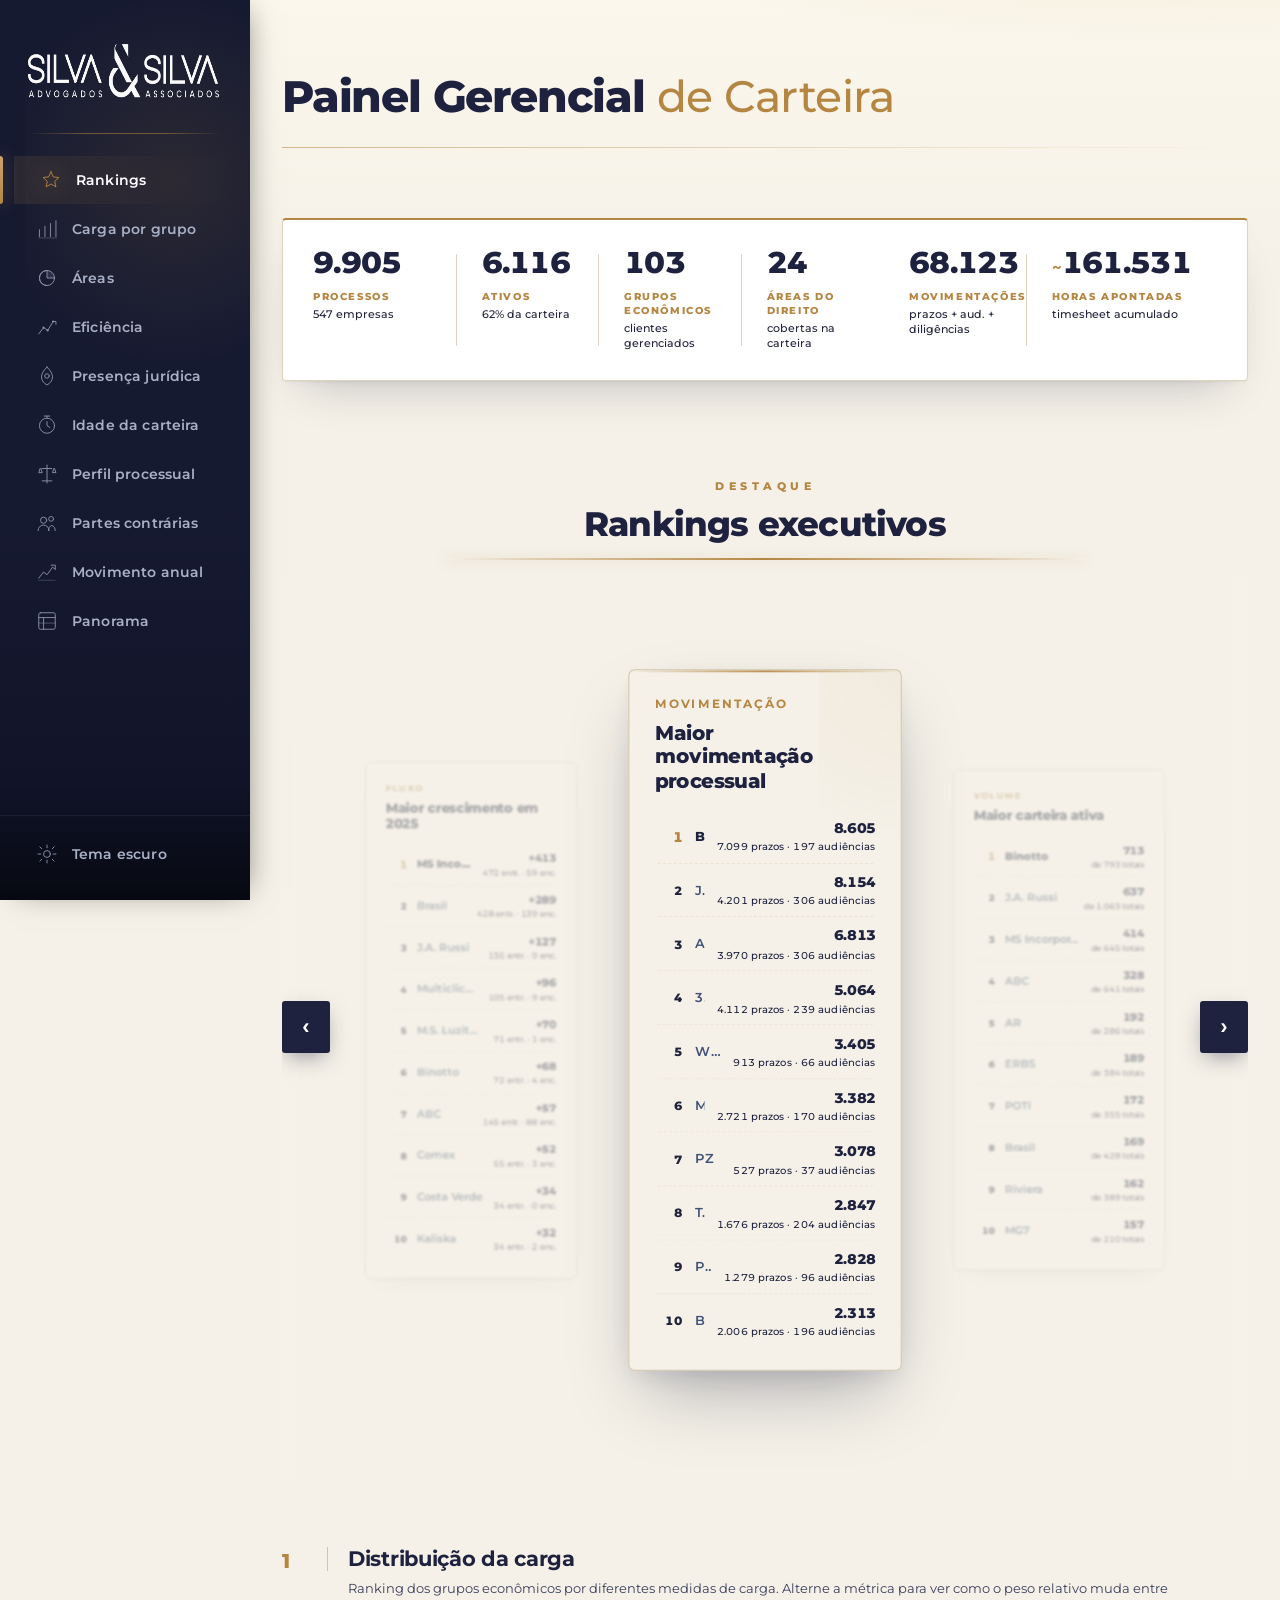
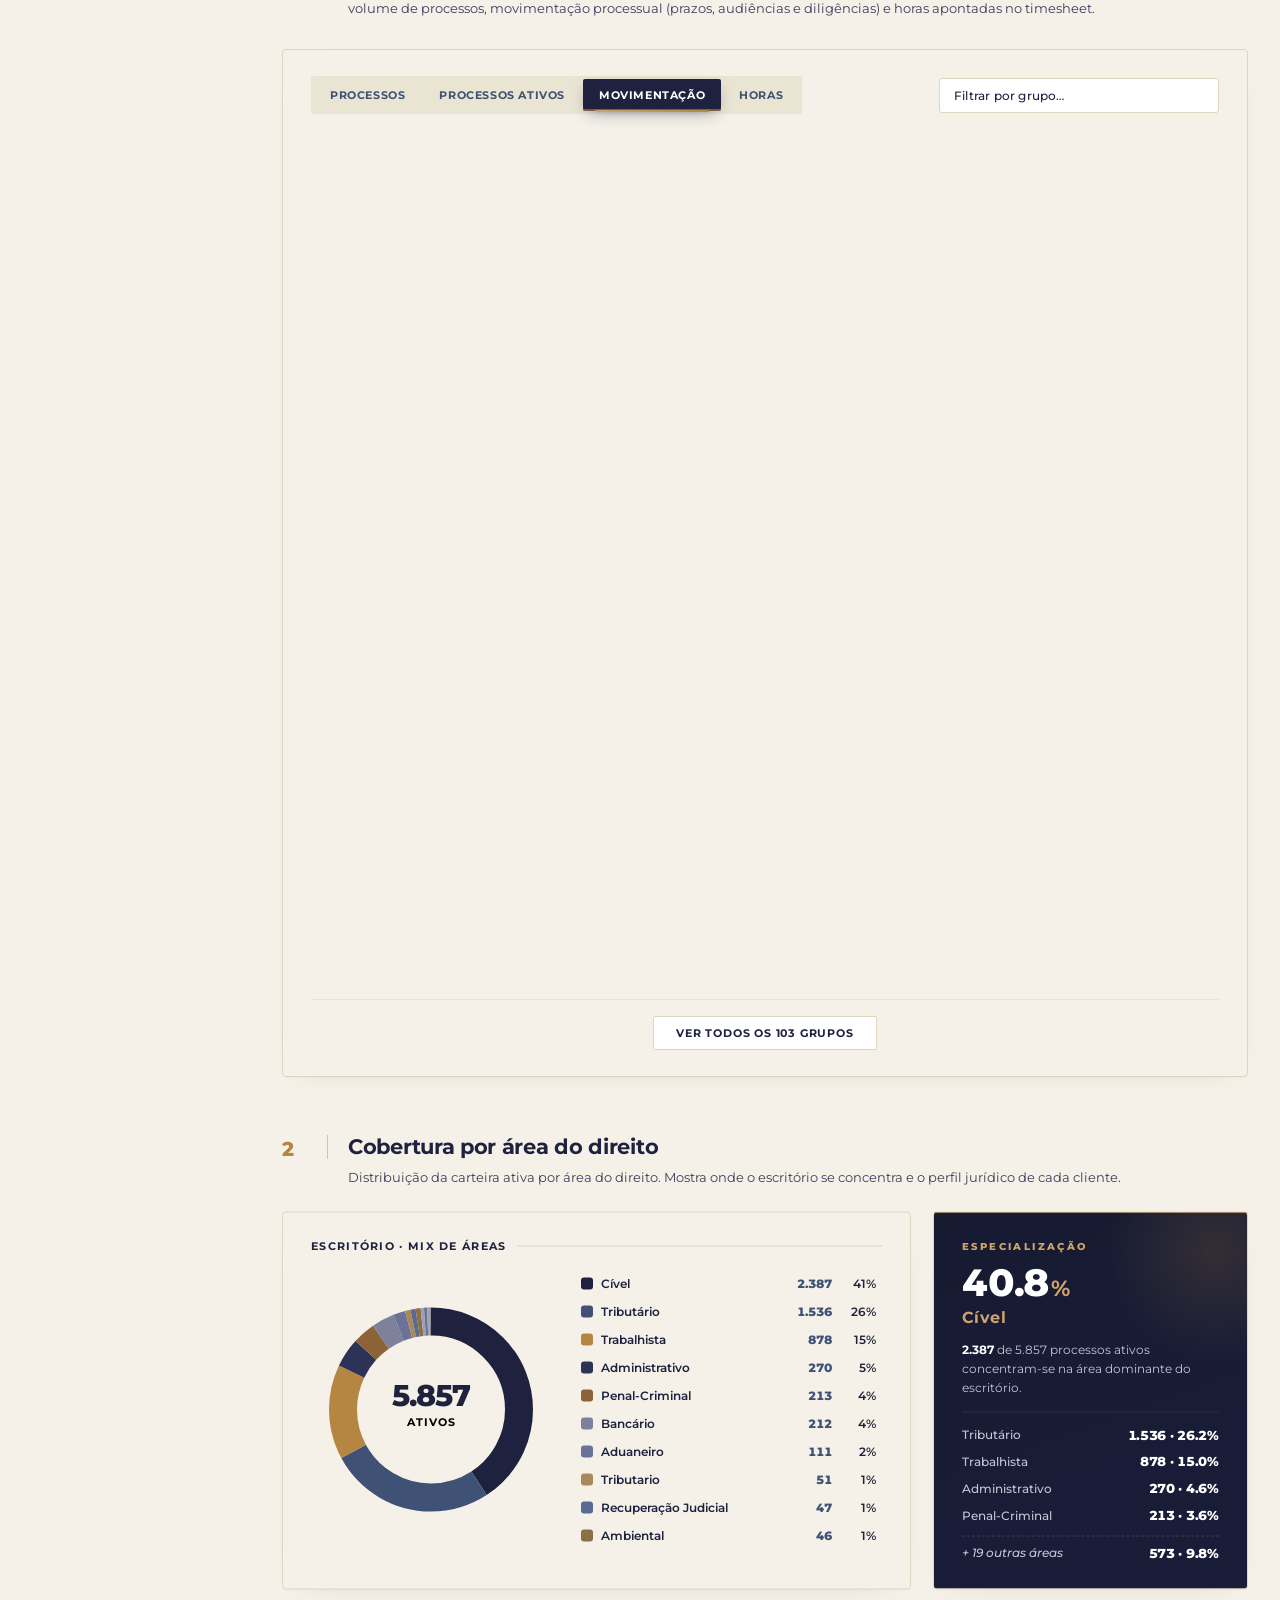
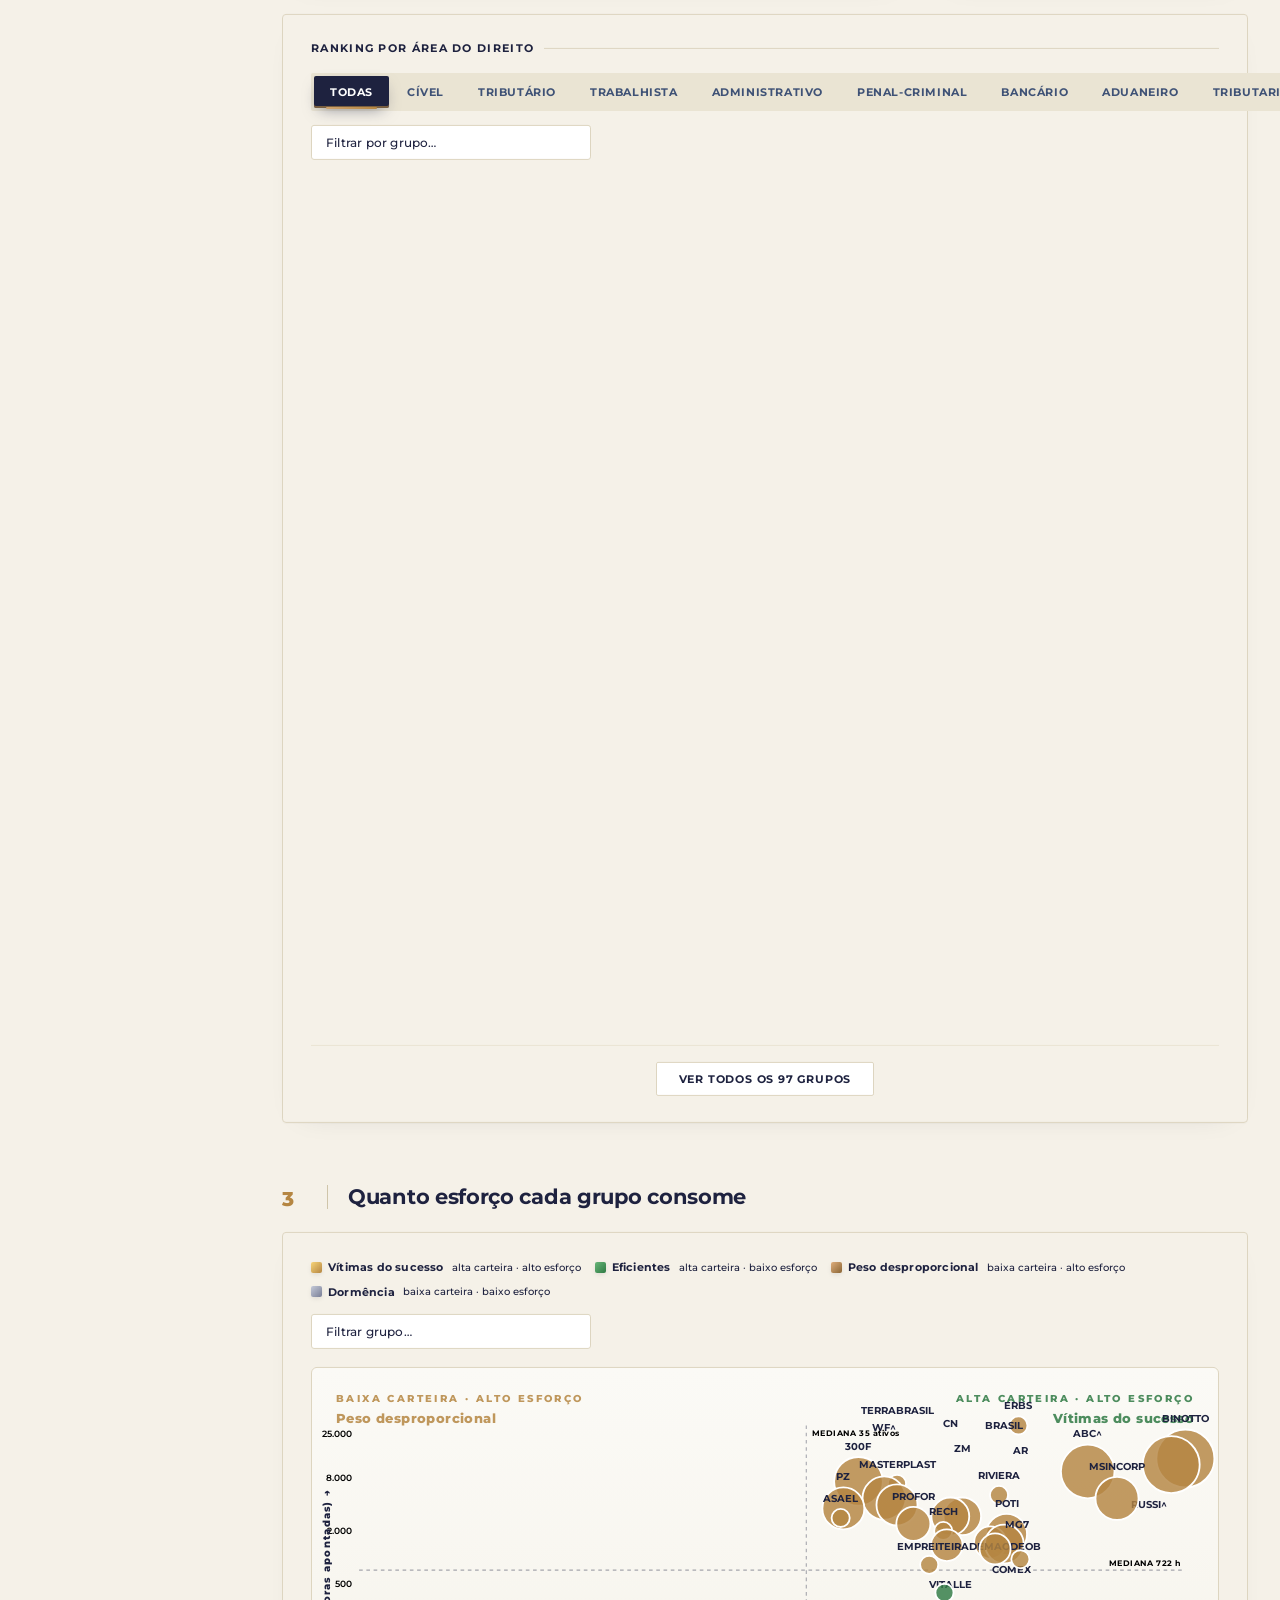
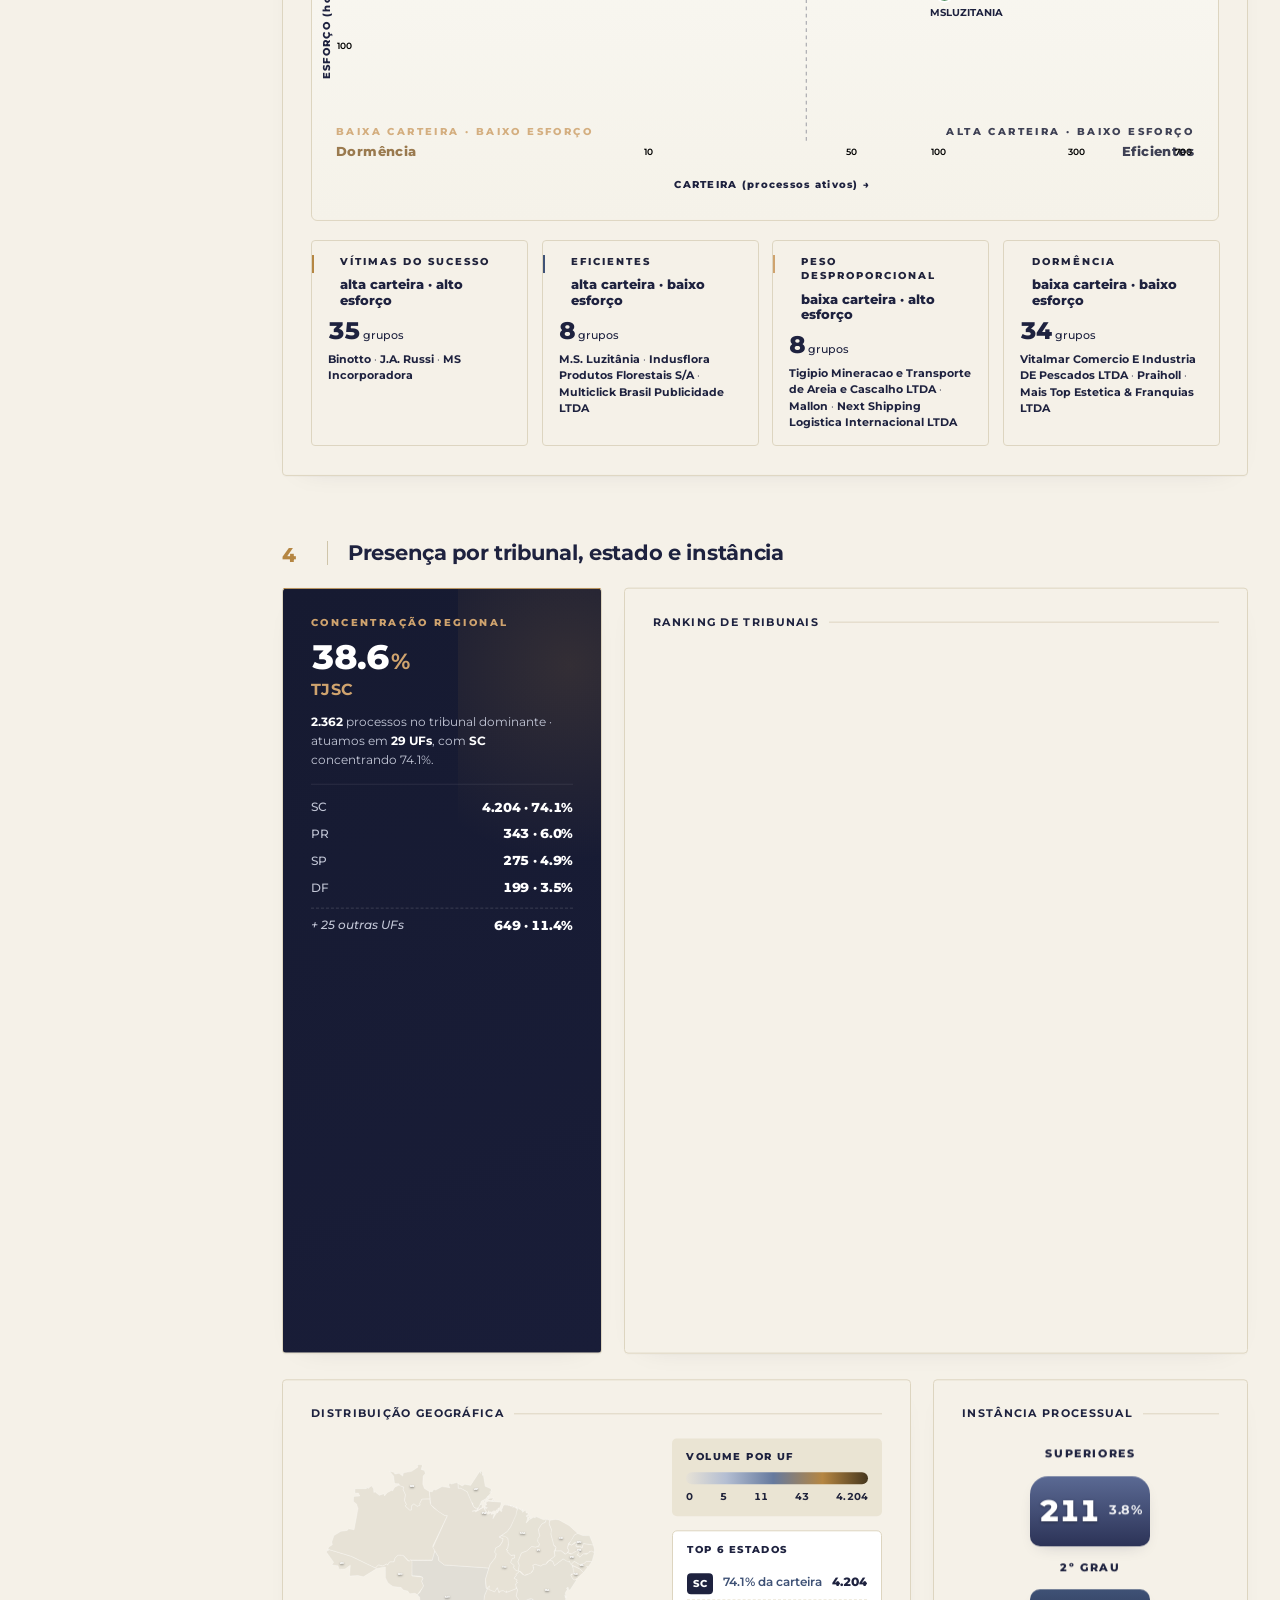
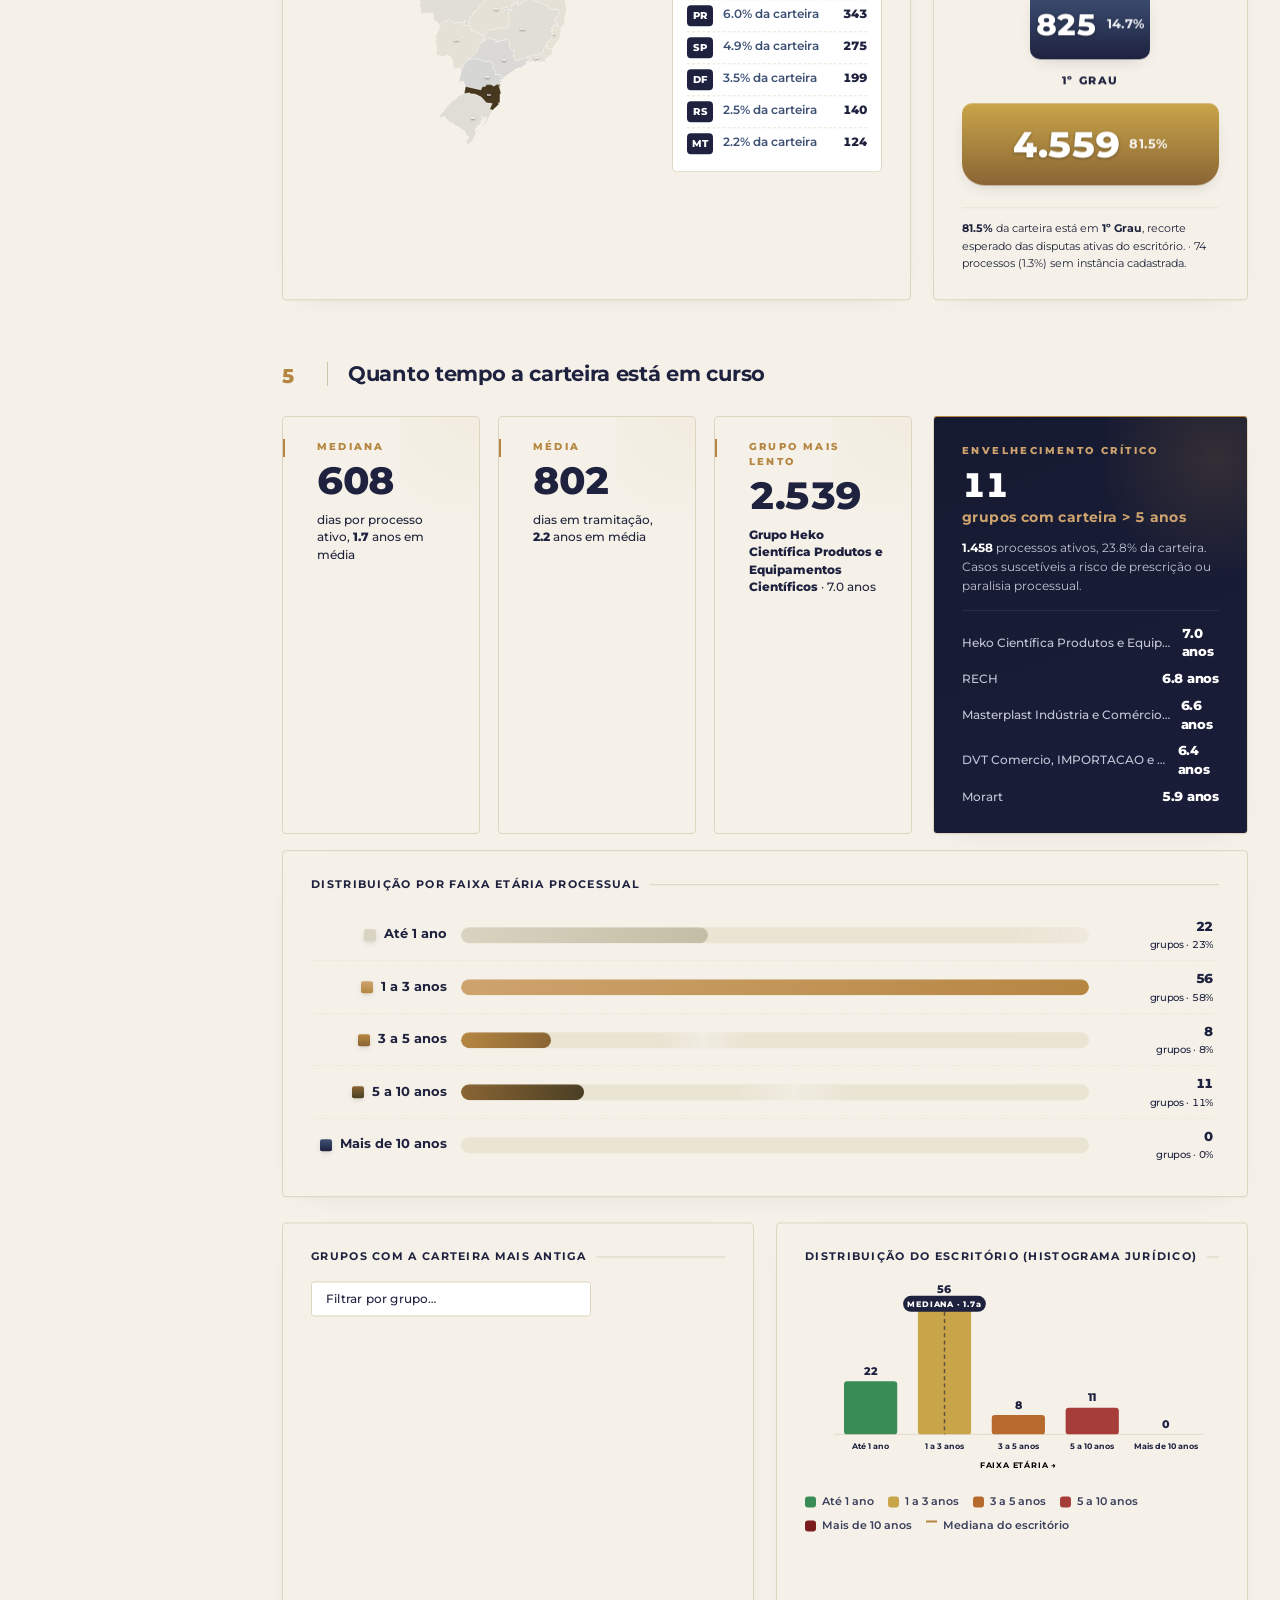
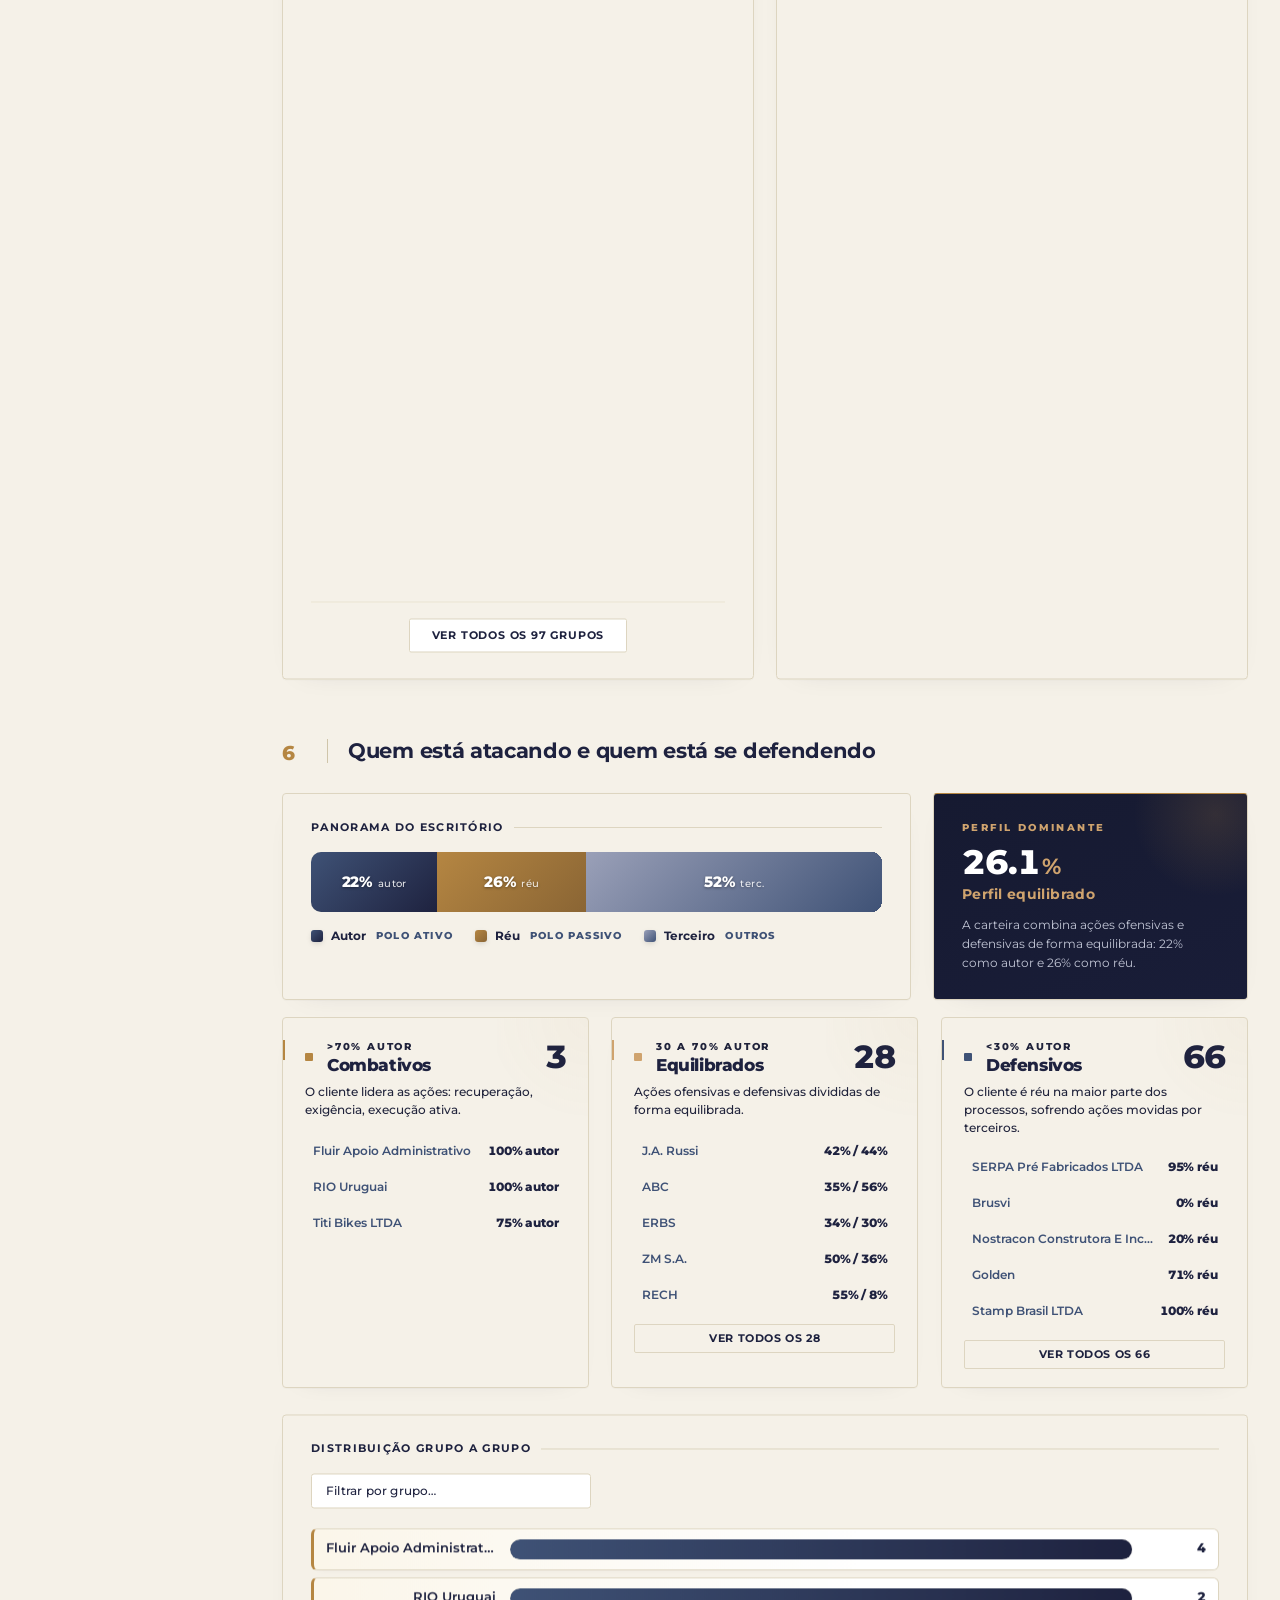
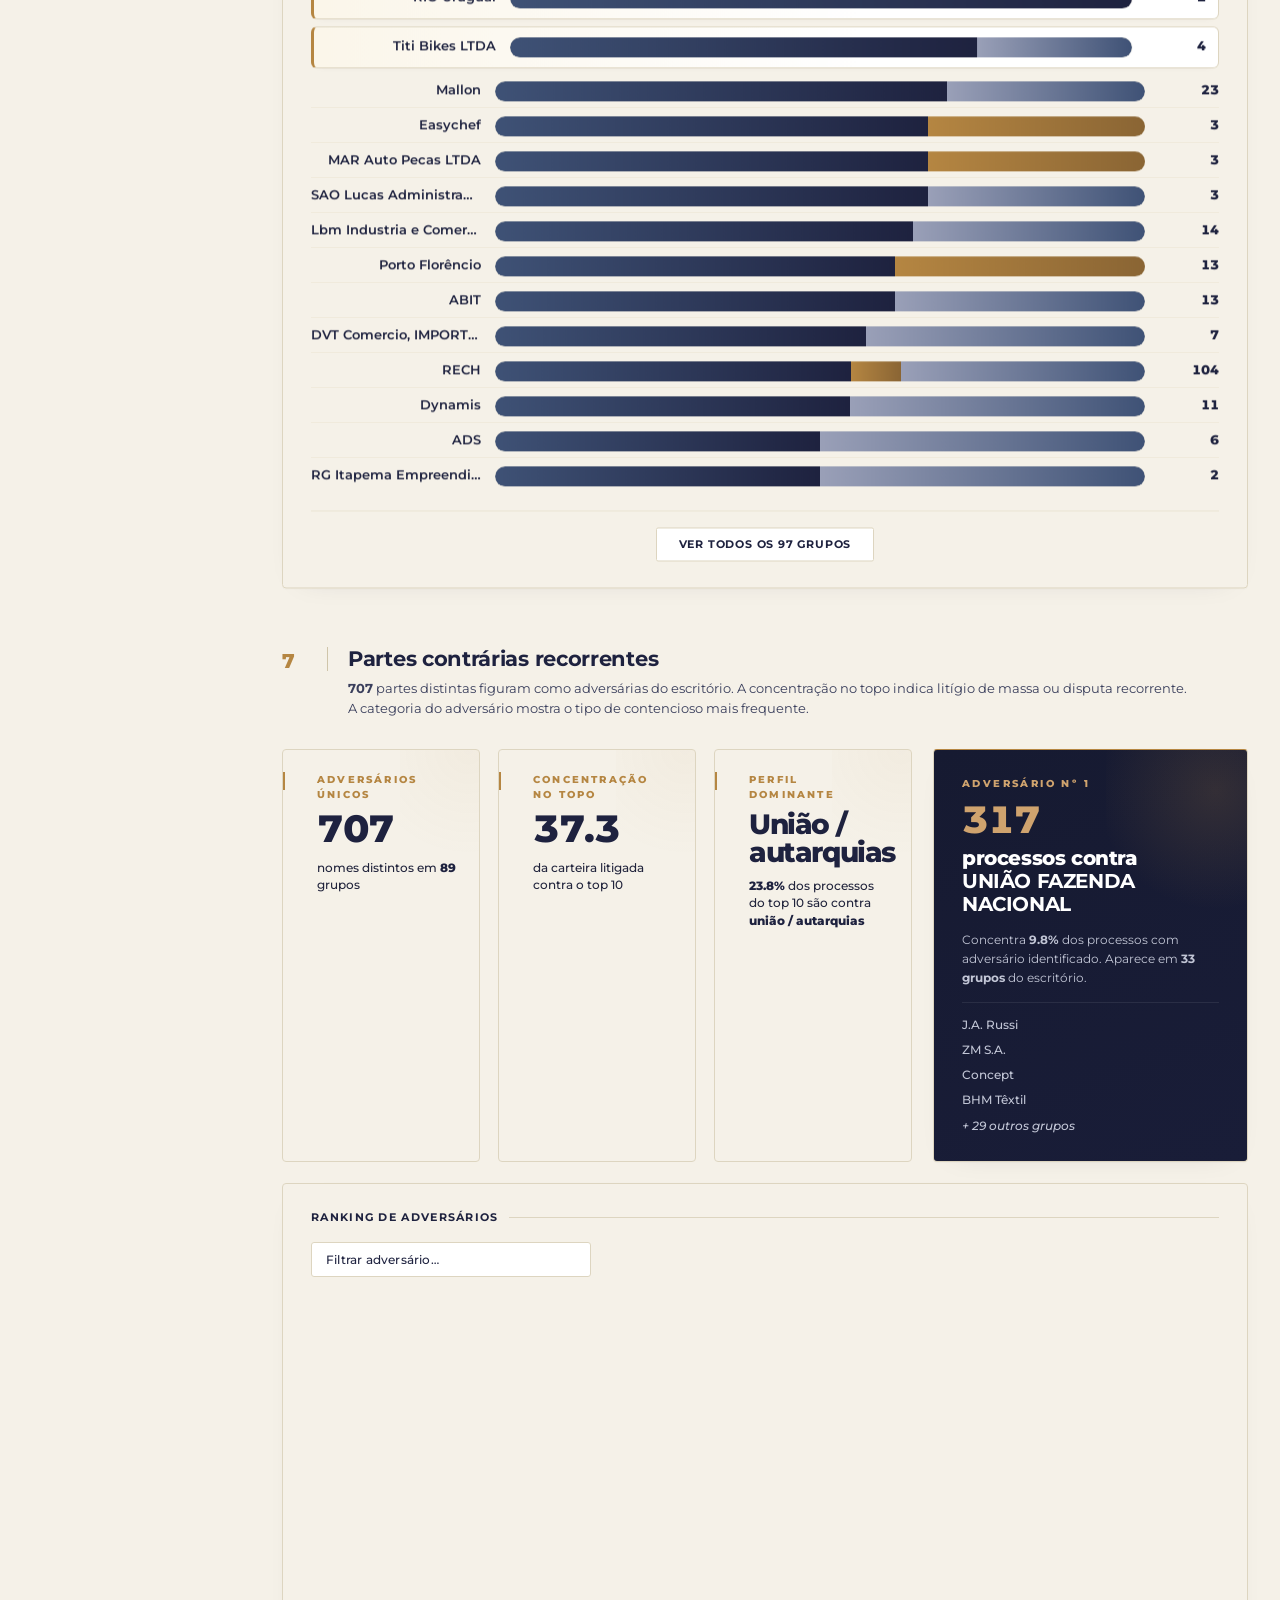
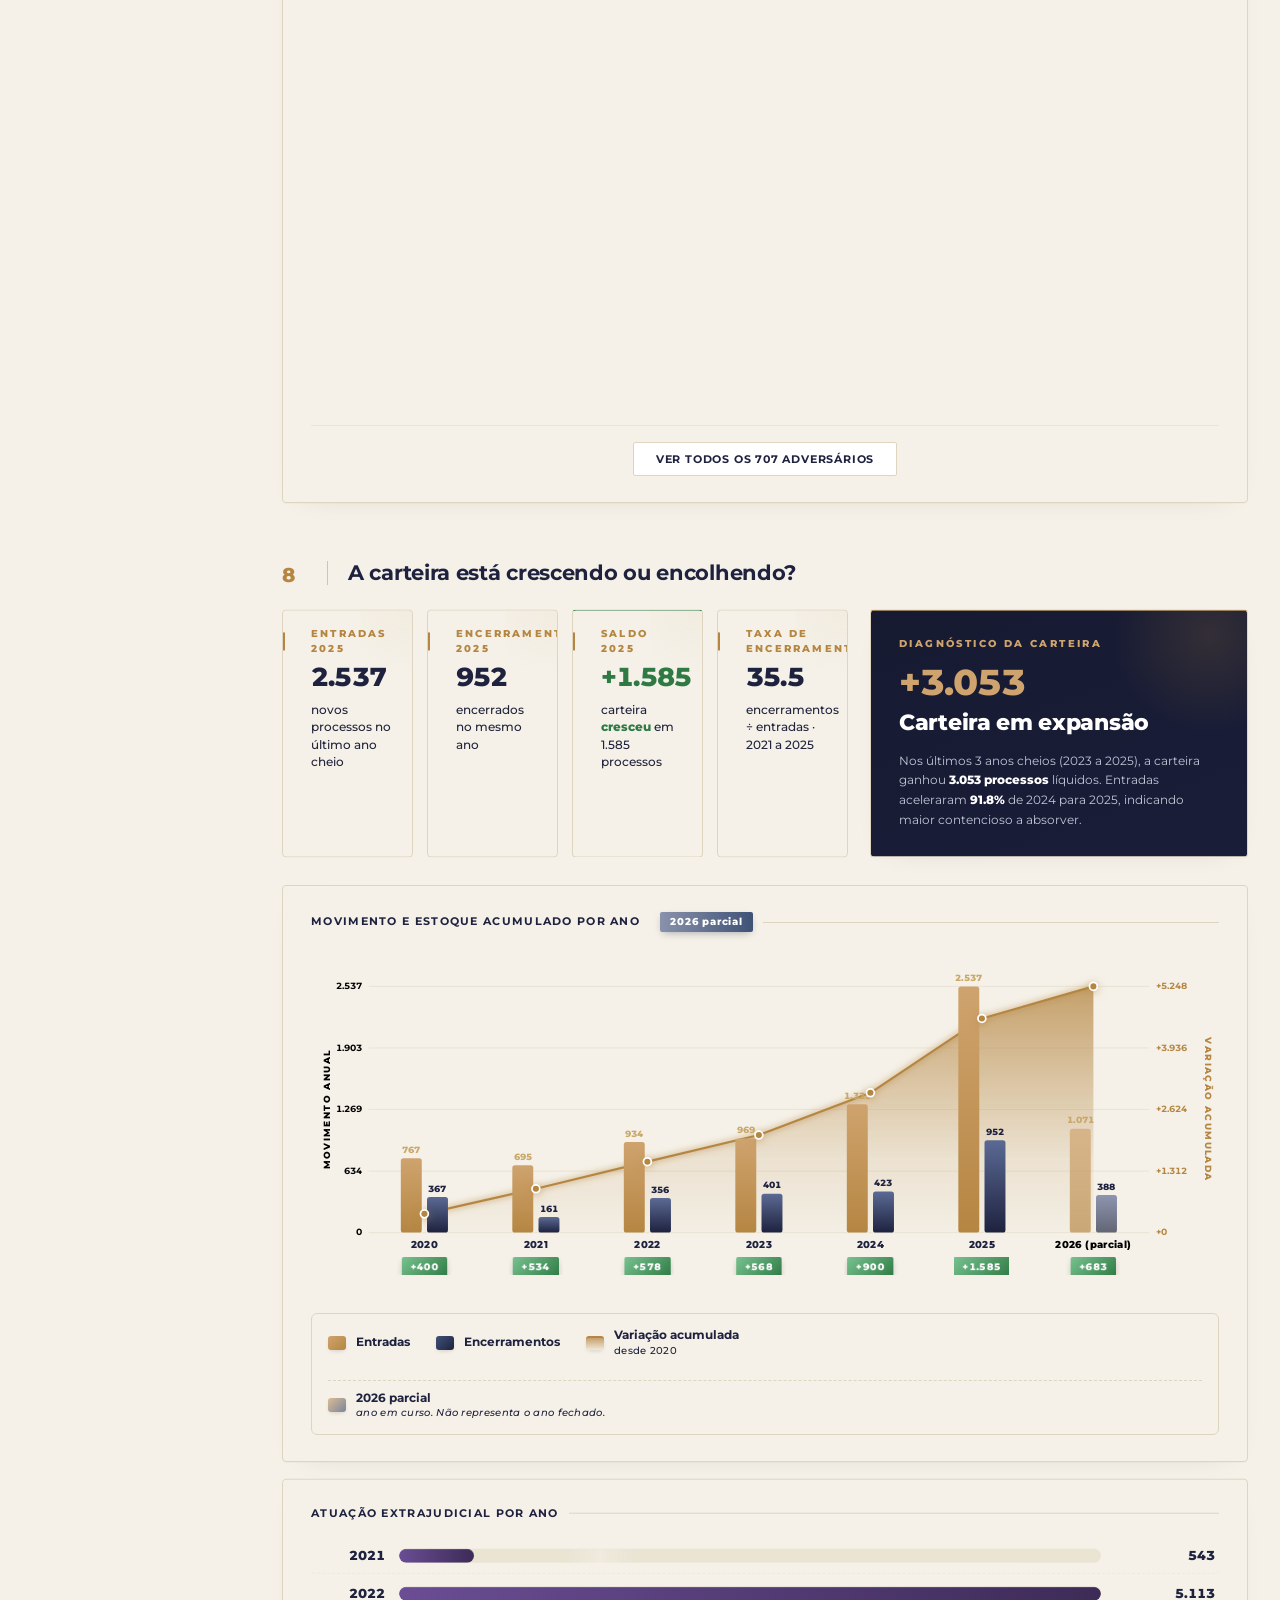
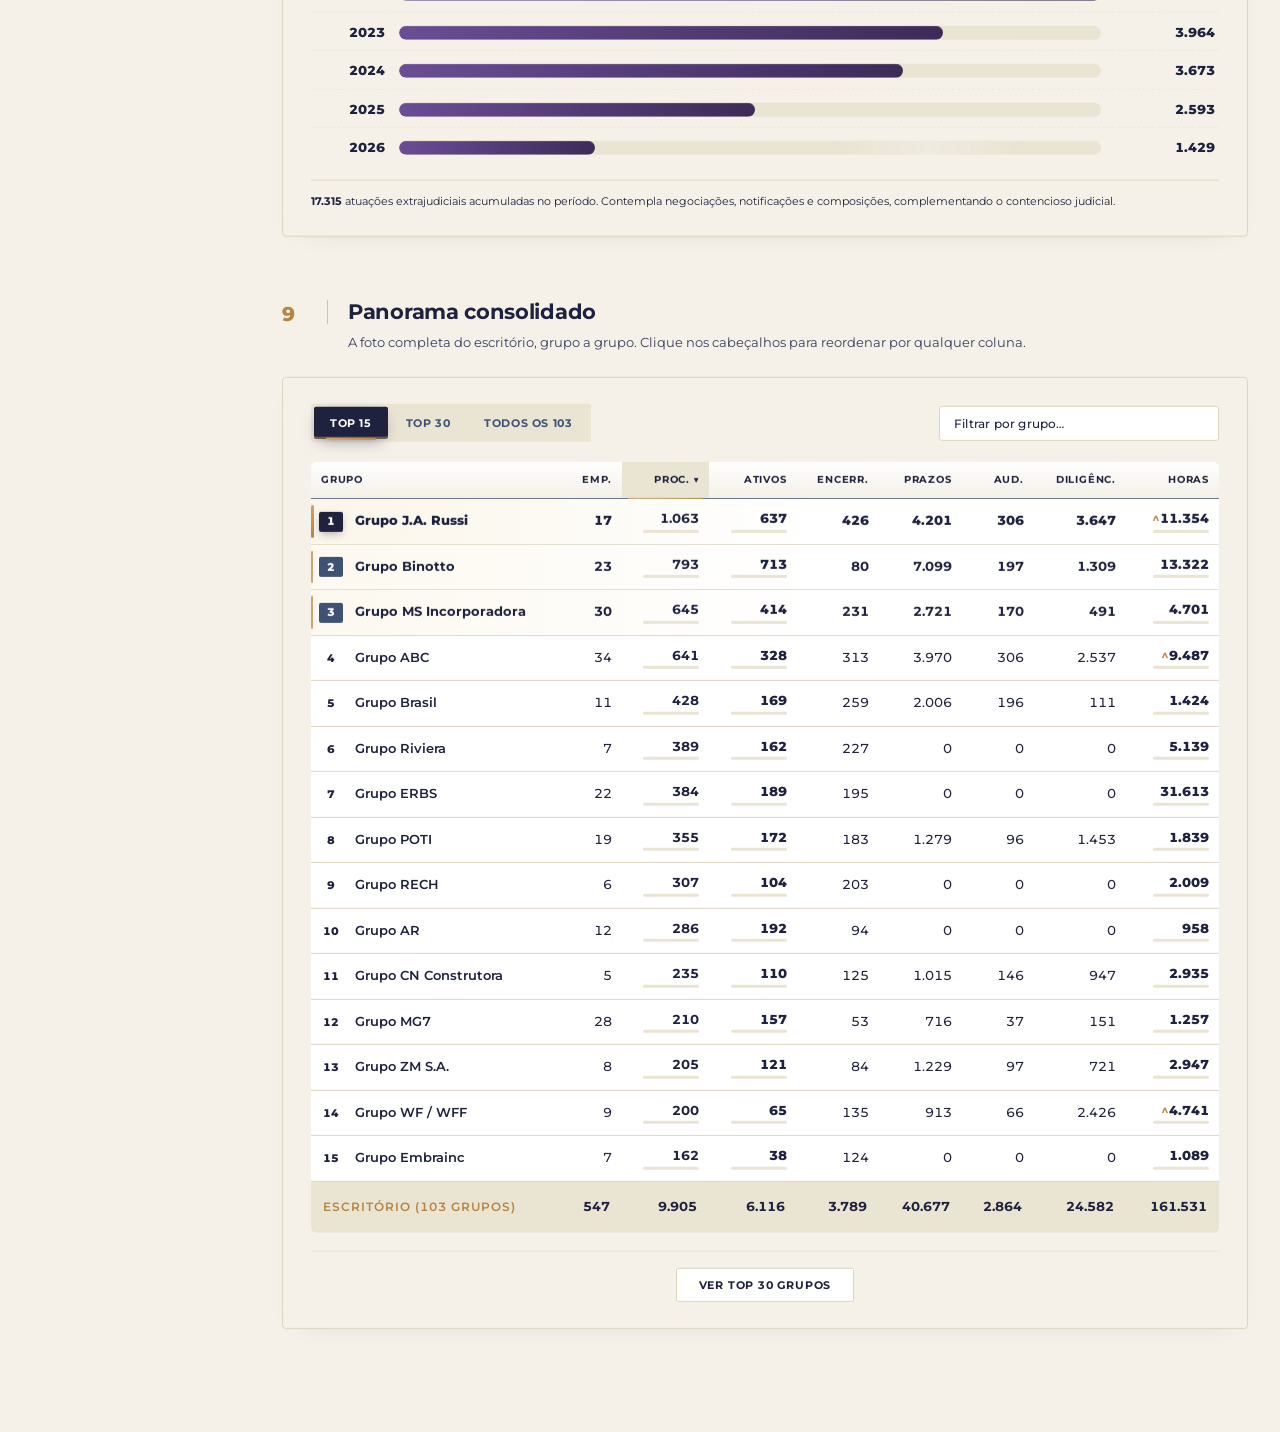
==== index.html @ 0c90f65b "tema escuro: panorama e top 6 estados com fundos brancos hardcoded - Panorama consolidado: o .pano-w" ====
<!DOCTYPE html>
<html lang="pt-BR">
<head>
<meta charset="UTF-8">
<meta name="viewport" content="width=device-width, initial-scale=1.0">
<title>Painel Gerencial · Silva &amp; Silva</title>
<link rel="preconnect" href="https://fonts.googleapis.com">
<link rel="preconnect" href="https://fonts.gstatic.com" crossorigin>
<link href="https://fonts.googleapis.com/css2?family=Montserrat:wght@300;400;500;600;700;800;900&family=Cormorant+Garamond:wght@400;500;600;700&display=swap" rel="stylesheet">
<style>
:root{
  --ink:#20233B; --ink2:#3a3f5c;
  --navy:#1E223F; --navy-deep:#161A31; --navy2:#3F5276; --navy3:#4a5273;
  --gold:#B58642; --gold-soft:#CFA36E; --gold-line:#c9a869;
  --paper:#F5F1E8; --paper2:#EAE4D3; --line:#DDD5C0; --line2:#CFC5AA;
}
/* Tema escuro — sobrescreve todas as variáveis relevantes */
body.theme-dark{
  --ink:#EDE9DC; --ink2:#c0bfae;
  --paper:#12162A; --paper2:#1B1F35; --line:#2B2F45; --line2:#353a52;
  --card:#1B1F35;
  --muted:#8a92ab; --muted2:#5b607a;
  --navy:#EDE9DC; --navy2:#c9b98a; --navy3:#a5966a; --navy-deep:#0a0d1e;
  --card:#ffffff; --muted:#7a7f96; --muted2:#9a9fb2;
}
*{box-sizing:border-box;margin:0;padding:0}
html{scroll-behavior:smooth}
body{background:var(--paper);color:var(--ink);font-family:'Montserrat',system-ui,sans-serif;-webkit-font-smoothing:antialiased;line-height:1.5;transition:background-color .5s ease}
/* transições suaves em elementos que mudam ao alternar tema */
body,.hero,.panel,.exec-card,.tk-card,.sn-brand-logo,#pano-table,.pilha-card,.eff-sum-card,.foro-conc,.area-insight,.polo-dom,.tempo-crit,.mov-diag,.partes-lider{transition:background-color .5s ease,color .5s ease,border-color .5s ease}
.serif{font-family:'Montserrat',sans-serif}
.wrap{max-width:1180px;margin:0 auto;padding:0 32px}
.gold-rule{height:2px;background:linear-gradient(90deg,var(--gold),var(--gold-soft));border:0}

/* ============ Ajustes específicos do tema escuro ============ */
body.theme-dark .panel,body.theme-dark .exec-card,body.theme-dark .tk-card,body.theme-dark .pilha-card,body.theme-dark .eff-sum-card{background:#1B1F35;border-color:#2B2F45}
body.theme-dark .exec-card.on{background:linear-gradient(160deg,#22263e 0%,#2a2033 100%)}
body.theme-dark .hero{background:linear-gradient(180deg,#161A31 0%,#0d1024 100%)}
body.theme-dark .hero-title h1{color:#EDE9DC}
body.theme-dark .hero-title h1 em{color:#e4c78e}
body.theme-dark .totals{background:#1B1F35;border-color:#2B2F45}
body.theme-dark table.pano th{background:linear-gradient(180deg,#1B1F35,#12162A);color:#8a92ab}
body.theme-dark table.pano td{color:#EDE9DC}
body.theme-dark table.pano tr:hover td{background:linear-gradient(90deg,rgba(181,134,66,.08),transparent)}
body.theme-dark table.pano tfoot td{background:linear-gradient(180deg,#22263e,#1B1F35)}
body.theme-dark table.pano tbody tr.top1,body.theme-dark table.pano tbody tr.top2,body.theme-dark table.pano tbody tr.top3{background:linear-gradient(90deg,rgba(181,134,66,.08) 0%,transparent 60%)}
body.theme-dark .exec-stage::before{background:linear-gradient(90deg,var(--paper) 0%,rgba(18,22,42,.6) 55%,transparent 100%)}
body.theme-dark .exec-stage::after{background:linear-gradient(-90deg,var(--paper) 0%,rgba(18,22,42,.6) 55%,transparent 100%)}
body.theme-dark .bar-track,body.theme-dark .fx-track,body.theme-dark .stack-bar,body.theme-dark .pv-bar,body.theme-dark .polo-macro,body.theme-dark .foro-inst-row .bar-track{background:#2B2F45}
body.theme-dark .rank-search input{background:#12162A;color:#EDE9DC;border-color:#2B2F45}
body.theme-dark .rank-search input:focus{background:#161A31}
/* Correções pontuais adicionais tema escuro */
body.theme-dark .sec-titles .sec-desc{color:#a3a2a0}
body.theme-dark .sec-titles h2{color:#EDE9DC}
body.theme-dark .roman{color:var(--gold-soft);border-right-color:#2B2F45}
body.theme-dark .exec-head-title{color:#EDE9DC}
body.theme-dark .panel-label{color:#c9c5b8}
body.theme-dark .panel-label::after{background:#2B2F45}
/* Sparkbars da tabela panorama no dark */
body.theme-dark .pano-cell .pv-bar-fill{background:linear-gradient(90deg,#5b6a94,#3F5276)}
body.theme-dark .pano-cell.gold .pv-bar-fill{background:linear-gradient(90deg,var(--gold-soft),var(--gold))}
/* Mapa Brasil no dark: estados sem dado ficam sutis, nao brancos */
body.theme-dark .foro-map-svg path{stroke:#12162A}
body.theme-dark .foro-map-svg .uf-lbl{fill:#EDE9DC;text-shadow:0 1px 3px rgba(0,0,0,.85)}
/* Extrajudicial tracks no dark */
body.theme-dark .mov-extra-row .fx-track{background:#2B2F45}
body.theme-dark .foro-map-scale{background:#161A31}
body.theme-dark .foro-map-top{background:#161A31;border-color:#2B2F45}
body.theme-dark .foro-map-top-row{border-bottom-color:#2B2F45}
body.theme-dark .foro-map-top-row .nm{color:#a9b0c6}
body.theme-dark .foro-map-scale-title,body.theme-dark .foro-map-top-title{color:#EDE9DC}
/* Piramide de instancia: nomes das camadas no escuro */
body.theme-dark .pir-tag{color:#c9c5b8}
/* Legendas com cor de texto muted no escuro */
body.theme-dark .area-legend,body.theme-dark .mov-legend,body.theme-dark .polo-legend,body.theme-dark .tempo-hist-legend{color:#a9b0c6}
body.theme-dark .area-legend .li,body.theme-dark .polo-legend .pl-item,body.theme-dark .mov-legend .ml-item{color:#a9b0c6}
body.theme-dark .polo-legend .pl-lbl,body.theme-dark .mov-legend .ml-lbl{color:#EDE9DC}
body.theme-dark .scatter-note{color:#a9b0c6;border-top-color:#2B2F45}
body.theme-dark .scatter-note b{color:#EDE9DC}
body.theme-dark .foro-inst-note{color:#a9b0c6;border-top-color:#2B2F45}
body.theme-dark .foro-inst-note b{color:#EDE9DC}
/* Textos do KPI no rodape */
body.theme-dark .totals .kpi .v{color:#EDE9DC}
body.theme-dark .totals .kpi .s{color:#a9b0c6}
body.theme-dark .tk-card .tk-num{color:#EDE9DC}
body.theme-dark .tk-card .tk-desc{color:#a9b0c6}
body.theme-dark .tk-card .tk-desc b{color:#EDE9DC}
/* Card Concentracao regional (foro) e Especializacao (areas) — sao dark ja, garante que subs fiquem legiveis */
body.theme-dark .foro-conc .fc-item .val{color:#EDE9DC}
body.theme-dark .area-insight .ai-item .val{color:#EDE9DC}
/* Ranking bars .val no dark */
body.theme-dark .bar-row .val{color:#EDE9DC}
body.theme-dark .bar-row .val small{color:#a9b0c6}
body.theme-dark .bar-row .name{color:#c9c5b8}
body.theme-dark .bar-row.top1 .name{color:#EDE9DC}
body.theme-dark .bar-row.top2 .name,body.theme-dark .bar-row.top3 .name{color:#EDE9DC}
/* Faixa etaria linha */
body.theme-dark .tempo-faixa-row .fx-name{color:#EDE9DC}
body.theme-dark .tempo-faixa-row .fx-val{color:#EDE9DC}
body.theme-dark .tempo-faixa-row .fx-val small{color:#a9b0c6}
/* Pilhas do Perfil processual */
body.theme-dark .pc-name{color:#EDE9DC}
body.theme-dark .pc-num{color:#EDE9DC}
body.theme-dark .pc-num small{color:#a9b0c6}
body.theme-dark .pc-desc{color:#a9b0c6}
body.theme-dark .pc-list-row .lbl{color:#c9c5b8}
body.theme-dark .pc-list-row .val{color:#EDE9DC}
body.theme-dark .pc-toggle{background:#12162A;color:#EDE9DC;border-color:#2B2F45}
body.theme-dark .pc-toggle:hover{background:var(--gold);color:#fff;border-color:var(--gold)}
/* Cards de resumo Eficiencia */
body.theme-dark .eff-sum-card .esc-title{color:#EDE9DC}
body.theme-dark .eff-sum-card .esc-num{color:#EDE9DC}
body.theme-dark .eff-sum-card .esc-num small{color:#a9b0c6}
body.theme-dark .eff-sum-card .esc-list{color:#a9b0c6}
body.theme-dark .eff-sum-card .esc-list b{color:#EDE9DC}
body.theme-dark .eff-quad-labels .eff-ql{color:#8a92ab}
body.theme-dark .eff-quad-labels .eff-ql b{color:#EDE9DC}
/* Ranking de partes contrarias adv-nome no dark */
body.theme-dark #partes-top .bar-row .adv-nome{color:#EDE9DC}
body.theme-dark #partes-top .bar-row.top1 .adv-nome{color:#EDE9DC}
body.theme-dark #partes-top .bar-row .val .v-num{color:#EDE9DC}
body.theme-dark #partes-top .bar-row .val small{color:#a9b0c6}
/* KPI do saldo Movimento anual — mantem cores +/-/= */
body.theme-dark .mov-kpi-saldo.neu .tk-num{color:#8a92ab}
/* Instancia processual — piramide nomes */
body.theme-dark .foro-inst-row .fx-name,body.theme-dark .foro-inst-row .val{color:#EDE9DC}
body.theme-dark .foro-inst-row .val small{color:#a9b0c6}
/* Ranking bars .bar-fill no ranking padrao (nao gold) fica claro no dark */
body.theme-dark .bar-row .bar-fill:not(.gold){background:linear-gradient(90deg,#5b6a94,#3F5276)}
/* Bar-track quando esta em card escuro (partes-lider, area-insight, tempo-crit) mais discreto */
body.theme-dark .foro-conc .pl-list .pl-item .lbl,body.theme-dark .area-insight .ai-item .lbl,body.theme-dark .tempo-crit .tc-item .lbl,body.theme-dark .mov-diag .md-headline,body.theme-dark .partes-lider .pl-list .pl-item .lbl{color:#c2c6d6}
/* Botao voltar ao topo e toggle tema no rodape sidebar */
body.theme-dark .back-top{background:linear-gradient(160deg,#1B1F35 0%,#12162A 100%);border-color:rgba(181,134,66,.4);color:#EDE9DC}
body.theme-dark .back-top:hover{background:linear-gradient(160deg,var(--gold) 0%,var(--gold-soft) 100%);color:#fff}
body.theme-dark .back-top svg{color:var(--gold-soft)}
/* Bar-fill do ranking do foro e tempo etc quando nao tem classe gold */
body.theme-dark #tempo-bars .bar-fill{filter:brightness(1.05)}
/* Panorama consolidado no tema escuro: a .pano-wrap tinha gradiente linear-gradient(paper, #fff)
   que ficava branco puro no dark; thead e tfoot idem. Sobrescrevo com paleta escura. */
body.theme-dark .pano-wrap{background:transparent}
body.theme-dark #pano-table th{background:linear-gradient(180deg,#161A31,#12162A) !important;color:#a9b0c6 !important;border-bottom-color:var(--gold-soft)}
body.theme-dark #pano-table th:hover{color:var(--gold) !important;background:linear-gradient(180deg,#1B1F35,#161A31) !important}
body.theme-dark #pano-table th.on{color:var(--gold-soft) !important;background:linear-gradient(180deg,#1B1F35,#161A31) !important}
body.theme-dark #pano-table tfoot td{background:linear-gradient(180deg,#161A31,#12162A) !important;color:#EDE9DC !important;border-top-color:var(--gold-soft)}
body.theme-dark #pano-table tfoot td:first-child{color:var(--gold-soft) !important}
/* Top 6 estados no Presenca juridica: chip da sigla usava var(--navy) que vira creme no dark */
body.theme-dark .foro-map-top-row .uf{background:#12162A;color:var(--gold-soft)}
/* Setas do carrossel — no dark theme --navy vira creme, entao usar cor fixa navy escuro */
body.theme-dark .exec-arrow{background:#12162A;color:var(--gold-soft);border:1px solid rgba(181,134,66,.35)}
body.theme-dark .exec-arrow:hover{background:var(--gold);color:#fff;border-color:var(--gold)}
/* Tabs em pilula ativa: no dark --navy vira creme, precisamos cor fixa */
body.theme-dark .metric-tabs.pill button.on{background:#12162A;color:#EDE9DC}
body.theme-dark .metric-tabs.pill{background:#161A31}
body.theme-dark .metric-tabs.pill button:not(.on){color:#a9b0c6}
/* Pill MEDIANA no histograma juridico — mesmo bug (var(--navy) = creme) */
body.theme-dark #tempo-hist rect[fill="var(--navy)"]{fill:#12162A !important}
/* Linhas top-1/top-2/top-3 do panorama tinham fundo bege claro — sumia no fundo escuro */
body.theme-dark table.pano tbody tr.top1{background:linear-gradient(90deg,rgba(181,134,66,.12) 0%,transparent 55%)}
body.theme-dark table.pano tbody tr.top2,body.theme-dark table.pano tbody tr.top3{background:linear-gradient(90deg,rgba(181,134,66,.06) 0%,transparent 55%)}
body.theme-dark table.pano tbody tr.top1 td,body.theme-dark table.pano tbody tr.top2 td,body.theme-dark table.pano tbody tr.top3 td{color:#EDE9DC}
body.theme-dark table.pano tbody tr.top1 td .pano-cell .pv-num,body.theme-dark table.pano tbody tr.top2 td .pano-cell .pv-num,body.theme-dark table.pano tbody tr.top3 td .pano-cell .pv-num{color:#EDE9DC}
body.theme-dark table.pano tbody tr.top1 td.grp .grp-rank,body.theme-dark table.pano tbody tr.top2 td.grp .grp-rank,body.theme-dark table.pano tbody tr.top3 td.grp .grp-rank{background:transparent;color:var(--gold)}
/* Todas as celulas da tabela panorama — texto em creme */
body.theme-dark table.pano tbody td{color:#c9c5b8}
body.theme-dark table.pano tbody td:first-child{color:#EDE9DC}
body.theme-dark table.pano tbody td .pano-cell .pv-num{color:#EDE9DC}
/* Estado sem dado no mapa Brasil vira quase invisivel se ficar --paper2 (bege claro) no escuro */
body.theme-dark .foro-map-svg path[data-v="0"]{fill:#161A31}
body.theme-dark .metric-tabs.pill{background:#12162A}
body.theme-dark .metric-tabs.pill button:not(.on){color:#a9b0c6}
body.theme-dark .metric-tabs.pill button:not(.on):hover{background:rgba(181,134,66,.08)}
body.theme-dark .rank-expand{background:#12162A;color:#EDE9DC;border-color:#2B2F45}
body.theme-dark .rank-expand:hover{background:var(--gold);color:#fff;border-color:var(--gold)}
body.theme-dark .bar-row.top1,body.theme-dark .bar-row.top2,body.theme-dark .bar-row.top3{background:linear-gradient(90deg,rgba(181,134,66,.10) 0%,transparent 60%)}
body.theme-dark #polo-stack .stack-row.top1,body.theme-dark #polo-stack .stack-row.top2,body.theme-dark #polo-stack .stack-row.top3{background:linear-gradient(90deg,rgba(181,134,66,.10) 0%,transparent 60%)}
body.theme-dark .exec-card::before{opacity:.6}
body.theme-dark .foro-map-svg path{stroke:#12162A}
body.theme-dark .foro-map-scale,body.theme-dark .foro-map-top{background:#12162A}
body.theme-dark .foro-tag{background:#1B1F35;color:#EDE9DC}
body.theme-dark .kpi-strip-wrap .totals{background:#1B1F35;border-color:#2B2F45;box-shadow:0 1px 0 rgba(255,255,255,.02),0 24px 48px -24px rgba(0,0,0,.5),0 4px 12px -4px rgba(0,0,0,.4)}
body.theme-dark .hero::before{background:radial-gradient(90% 60% at 90% -20%, rgba(181,134,66,.14), transparent 60%),linear-gradient(180deg,#1a1e37 0%,#0d1024 100%)}
body.theme-dark .hero-rule{background:linear-gradient(90deg,var(--gold),rgba(181,134,66,0));opacity:.4}
body.theme-dark .exec-head-title{color:#EDE9DC}
body.theme-dark .rank-toolbar,body.theme-dark .panel-label{color:#EDE9DC}
/* Fundo do body escuro cai bem em tudo */
body.theme-dark{background:#0a0d1e}

/* ============ Cortina de loading ============ */
.curtain{position:fixed;inset:0;z-index:9999;pointer-events:none;overflow:hidden}
.curtain-half{position:absolute;top:0;bottom:0;width:50%;background:linear-gradient(180deg,#161A31 0%,var(--navy-deep) 55%,#0f1226 100%);transition:transform 1.1s cubic-bezier(.72,0,.22,1)}
.curtain-half.curtain-left{left:0;box-shadow:6px 0 24px -10px rgba(0,0,0,.55)}
.curtain-half.curtain-right{right:0;box-shadow:-6px 0 24px -10px rgba(0,0,0,.55)}
.curtain-half::before{content:"";position:absolute;top:-30%;height:60%;width:70%;background:radial-gradient(circle,rgba(181,134,66,.12),transparent 60%);pointer-events:none}
.curtain-half.curtain-left::before{right:-20%}
.curtain-half.curtain-right::before{left:-20%}
.curtain-center{position:absolute;left:50%;top:50%;transform:translate(-50%,-50%);z-index:2;text-align:center;display:flex;flex-direction:column;align-items:center;gap:22px;transition:opacity .55s cubic-bezier(.22,1,.36,1)}
.curtain-logo-wrap{position:relative;overflow:hidden;padding:6px 12px;opacity:0;transform:translateY(6px);animation:curtainLogoIn .9s cubic-bezier(.22,1,.36,1) .15s forwards}
.curtain-logo{display:block;height:76px;width:auto;filter:brightness(0) invert(1);opacity:.98}
.curtain-shine{position:absolute;inset:0;background:linear-gradient(105deg,transparent 30%,rgba(255,255,255,.28) 45%,rgba(255,255,255,.55) 50%,rgba(255,255,255,.28) 55%,transparent 70%);transform:translateX(-120%);pointer-events:none;animation:curtainShine 2.6s cubic-bezier(.22,1,.36,1) .55s infinite}
.curtain-caption{font-family:'Montserrat',sans-serif;font-size:10px;font-weight:800;letter-spacing:4.5px;text-transform:uppercase;color:#fff;opacity:0;animation:curtainCaptionIn .8s cubic-bezier(.22,1,.36,1) .55s forwards}
.curtain-dots{display:flex;gap:8px;opacity:0;animation:curtainCaptionIn .8s cubic-bezier(.22,1,.36,1) .75s forwards}
.curtain-dots span{width:6px;height:6px;border-radius:1px;background:var(--gold);box-shadow:0 0 8px rgba(181,134,66,.7);animation:curtainDot 1.2s cubic-bezier(.4,0,.6,1) infinite}
.curtain-dots span:nth-child(2){animation-delay:.15s}
.curtain-dots span:nth-child(3){animation-delay:.30s}

/* estado aberto — cortinas deslizam para fora e conteúdo do centro faz fade */
.curtain.open .curtain-half.curtain-left{transform:translateX(-102%)}
.curtain.open .curtain-half.curtain-right{transform:translateX(102%)}
.curtain.open .curtain-center{opacity:0;transition-delay:0s}
.curtain.done{display:none}

/* trava scroll enquanto está carregando */
body.loading{overflow:hidden}
/* transição suave quando atualiza em background com dado novo */
body.reloading main{transition:opacity .35s cubic-bezier(.22,1,.36,1);opacity:.4}

@keyframes curtainLogoIn{to{opacity:1;transform:none}}
@keyframes curtainCaptionIn{to{opacity:1}}
@keyframes curtainShine{
  0%{transform:translateX(-120%)}
  60%{transform:translateX(120%)}
  100%{transform:translateX(120%)}
}
@keyframes curtainDot{
  0%,100%{transform:scale(.8);opacity:.5}
  50%{transform:scale(1.3);opacity:1}
}

/* ============ HERO ============ */
.hero{background:var(--paper);color:var(--ink);position:relative;overflow:visible;padding-bottom:70px}
.hero::before{content:"";position:absolute;inset:0;background:
  radial-gradient(90% 60% at 90% -20%, rgba(181,134,66,.10), transparent 60%),
  linear-gradient(180deg, #FBF7EC 0%, var(--paper) 100%);pointer-events:none}
.hero .wrap{position:relative;padding:52px 32px 46px}
.hero-top{display:flex;justify-content:space-between;align-items:flex-start;gap:24px;flex-wrap:wrap}
.hero-logo{display:none}
.eyebrow{font-size:10.5px;font-weight:700;letter-spacing:3.5px;text-transform:uppercase;color:var(--gold)}
.hero .doc-meta{text-align:right;font-size:11px;color:var(--muted);line-height:1.9;letter-spacing:.3px}
.hero .doc-meta b{color:var(--navy);font-weight:700}
/* Título corporativo: Montserrat forte, alinhado com o dashboard todo */
.hero-title{margin-top:22px;max-width:820px}
.hero-title .kicker{font-family:'Montserrat',sans-serif;font-size:10.5px;font-weight:800;letter-spacing:4px;text-transform:uppercase;color:var(--gold);margin-bottom:14px}
.hero-title h1{font-family:'Montserrat',sans-serif;font-size:44px;font-weight:800;line-height:1.02;letter-spacing:-1.2px;color:var(--navy);text-transform:none}
.hero-title h1 em{font-style:normal;font-weight:500;color:var(--gold);letter-spacing:-.5px}
.hero-title p{margin-top:14px;font-family:'Montserrat',sans-serif;font-size:13px;color:var(--muted);font-weight:400;max-width:640px;line-height:1.7;letter-spacing:.1px}
.hero-rule{margin-top:28px;height:1px;background:linear-gradient(90deg,var(--gold),rgba(181,134,66,0));opacity:.55}

/* ============ Card de KPIs (flutuante, entre hero e sessões) ============ */
.kpi-strip-wrap{max-width:1180px;margin:-46px auto 34px;padding:0 32px;position:relative;z-index:5}
.totals{display:grid;grid-template-columns:repeat(6,1fr);gap:0;background:#fff;border:1px solid var(--line);border-top:2px solid var(--gold);border-radius:4px;padding:26px 30px;box-shadow:0 1px 0 rgba(0,0,0,.03),0 24px 48px -24px rgba(30,34,63,.28),0 4px 12px -4px rgba(30,34,63,.06);opacity:0;transform:translateY(12px);animation:kpiStripIn .7s cubic-bezier(.22,1,.36,1) .1s forwards}
@keyframes kpiStripIn{to{opacity:1;transform:none}}
.totals .kpi{padding:2px 26px 2px 0;position:relative}
.totals .kpi+.kpi{padding-left:26px}
.totals .kpi+.kpi::before{content:"";position:absolute;left:0;top:8px;bottom:8px;width:1px;background:var(--line)}
.totals .kpi .v{font-family:'Montserrat',sans-serif;font-size:30px;font-weight:800;line-height:1;color:var(--navy);letter-spacing:-.7px;font-variant-numeric:tabular-nums}
.totals .kpi .v small{font-size:16px;color:var(--gold);font-weight:700;margin-right:1px}
.totals .kpi .l{font-size:9.5px;font-weight:800;letter-spacing:1.6px;text-transform:uppercase;color:var(--gold);margin-top:12px}
.totals .kpi .s{font-size:10.5px;color:var(--muted);margin-top:4px;font-weight:500;line-height:1.4}
@media(max-width:980px){
  .kpi-strip-wrap{margin-top:-40px;padding:0 20px}
  .totals{grid-template-columns:repeat(3,1fr);gap:20px 0;padding:22px 24px}
}
@media(max-width:520px){
  .totals{grid-template-columns:repeat(2,1fr)}
}

/* ============ Seções ============ */
main{padding:64px 0 40px}
section{margin-bottom:66px;scroll-margin-top:20px}
.sec-head{display:flex;align-items:flex-start;gap:20px;margin-bottom:22px}
.roman{font-family:'Montserrat',sans-serif;font-size:20px;font-weight:800;color:var(--gold);line-height:1;min-width:46px;padding-top:4px;border-right:1px solid var(--line2);padding-right:18px;letter-spacing:.5px}
.sec-titles h2{font-family:'Montserrat',sans-serif;font-size:21px;font-weight:700;color:var(--navy);letter-spacing:-.3px;line-height:1.15}
.sec-titles .sec-desc{font-size:12.5px;color:var(--ink2);margin-top:8px;font-weight:400;max-width:840px;line-height:1.6}

/* moldura de dossiê: hairline sutil, sem fio dourado grosso (fica cheio demais em painéis pequenos) */
.panel{background:var(--card);border:1px solid var(--line);border-radius:4px;padding:26px 28px;box-shadow:0 1px 0 rgba(0,0,0,.02),0 8px 30px -22px rgba(30,34,63,.18)}
.grid2{display:grid;grid-template-columns:1fr 1fr;gap:22px}
.panel-label{font-size:10.5px;font-weight:700;color:var(--navy);text-transform:uppercase;letter-spacing:1.3px;margin-bottom:16px;display:flex;align-items:center;gap:10px}
.panel-label::after{content:"";flex:1;height:1px;background:var(--line)}

/* ============ Ranking ============ */
.rank-toolbar{display:flex;gap:14px;align-items:center;justify-content:space-between;margin-bottom:20px;flex-wrap:wrap}
/* tabs pílula moderna */
.metric-tabs.pill{display:inline-flex;gap:2px;padding:3px;background:var(--paper2);border-radius:2px;border:0;width:auto;flex-wrap:nowrap}
.metric-tabs.pill button{font-family:inherit;font-size:11px;font-weight:700;color:var(--navy2);background:transparent;border:0;padding:9px 16px;cursor:pointer;transition:color .18s,background .28s cubic-bezier(.22,1,.36,1),box-shadow .28s;letter-spacing:.6px;text-transform:uppercase;border-radius:2px;position:relative;white-space:nowrap}
.metric-tabs.pill button:hover{color:var(--navy)}
.metric-tabs.pill button.on{background:var(--navy);color:#fff;box-shadow:0 6px 16px -6px rgba(30,34,63,.55),inset 0 -2px 0 rgba(181,134,66,.6)}
.metric-tabs.pill button.on::after{content:"";position:absolute;left:12px;right:12px;bottom:-1px;height:2px;background:linear-gradient(90deg,var(--gold-soft),var(--gold));border-radius:1px}
/* campo filtro */
.rank-search{position:relative;flex:0 1 280px;min-width:180px}
.rank-search input{width:100%;font-family:inherit;font-size:12px;font-weight:500;color:var(--navy);background:#fff;border:1px solid var(--line);border-radius:3px;padding:9px 34px 9px 14px;outline:0;transition:border-color .2s,box-shadow .2s;letter-spacing:.2px}
.rank-search input::placeholder{color:var(--muted2);font-weight:500}
.rank-search input:focus{border-color:var(--gold);box-shadow:0 0 0 3px rgba(181,134,66,.15)}
.rank-search .rs-clear{position:absolute;right:12px;top:50%;transform:translateY(-50%);width:18px;height:18px;line-height:16px;text-align:center;color:var(--muted2);cursor:pointer;font-size:16px;opacity:0;transition:opacity .2s}
.rank-search.has .rs-clear{opacity:1}
.rank-search .rs-clear:hover{color:var(--navy)}
/* barras */
.bars{display:flex;flex-direction:column;gap:1px}
.bar-row{display:grid;grid-template-columns:180px 1fr 100px;align-items:center;gap:16px;padding:9px 4px;border-bottom:1px solid var(--paper2);border-radius:3px;transition:background .18s,padding .2s;opacity:0;transform:translateY(6px);animation:barIn .55s cubic-bezier(.22,1,.36,1) forwards}
.bar-row:hover{background:linear-gradient(90deg,rgba(181,134,66,.06),transparent);padding-left:10px}
.bar-row:last-child{border-bottom:0}
.bar-row .name{font-size:12.5px;font-weight:600;color:var(--navy);text-align:right;overflow:hidden;text-overflow:ellipsis;white-space:nowrap;display:flex;align-items:center;justify-content:flex-end;gap:6px}
.bar-row .rk-badge{display:inline-flex;align-items:center;justify-content:center;font-size:11px;font-weight:800;color:var(--muted2);width:22px;height:20px;border-radius:2px;background:transparent;flex:0 0 auto;font-variant-numeric:tabular-nums;transition:.24s}
.bar-track{height:11px;background:var(--paper2);border-radius:6px;overflow:hidden;position:relative}
.bar-fill{height:100%;background:linear-gradient(90deg,var(--navy3),var(--navy2));border-radius:6px;transition:width 1.1s cubic-bezier(.22,1,.36,1);position:relative}
.bar-fill.gold{background:linear-gradient(90deg,var(--gold-soft),var(--gold))}
/* brilho shimmer que passa uma vez, ativado quando .go */
.bar-fill.go::after{content:"";position:absolute;inset:0;background:linear-gradient(90deg,transparent 0%,rgba(255,255,255,.55) 45%,rgba(255,255,255,.7) 50%,rgba(255,255,255,.55) 55%,transparent 100%);transform:translateX(-100%);animation:shimmer 1.6s cubic-bezier(.22,1,.36,1) .3s 1 forwards}
.bar-row .val{font-size:13.5px;font-weight:800;color:var(--navy);text-align:right;font-family:'Montserrat',sans-serif;font-variant-numeric:tabular-nums;letter-spacing:-.3px}
.bar-row .val small{color:var(--muted);font-weight:500;font-size:9.5px;font-family:'Montserrat',sans-serif;letter-spacing:.2px;display:block;margin-top:1px}
.est-mark{color:var(--gold);font-weight:700;cursor:help;font-family:'Montserrat',sans-serif}
/* Top-3 destaque editorial: só um traço lateral fino e leve realce tipográfico. Sem fundo dourado. */
.bar-row.top1,.bar-row.top2,.bar-row.top3{background:transparent;border:0;border-left:2px solid var(--line2);border-radius:0;padding:11px 14px;margin-bottom:2px;box-shadow:none}
.bar-row.top1{border-left:2px solid var(--gold)}
.bar-row.top2,.bar-row.top3{border-left:2px solid var(--gold-soft)}
.bar-row.top1 .rk-badge{background:transparent;color:var(--gold);box-shadow:none;width:22px;height:22px;font-size:12px;font-weight:800}
.bar-row.top2 .rk-badge,.bar-row.top3 .rk-badge{background:transparent;color:var(--gold-soft);width:22px;height:22px;font-size:12px;font-weight:800}
.bar-row.top1 .name{color:var(--navy);font-weight:800;font-size:13.5px}
.bar-row.top1 .val{font-size:14.5px}
.bar-row.top1 .bar-track{height:12px}
.bar-row.top2 .val,.bar-row.top3 .val{font-size:13.5px;font-weight:800}
.bar-row.top2 .name,.bar-row.top3 .name{color:var(--navy);font-weight:700}
body.theme-dark .bar-row.top1 .name,body.theme-dark .bar-row.top2 .name,body.theme-dark .bar-row.top3 .name{color:#EDE9DC}
/* footer com botão expand */
.rank-footer{display:flex;justify-content:center;margin-top:18px;padding-top:16px;border-top:1px solid var(--paper2)}
.rank-expand{font-family:inherit;font-size:11px;font-weight:700;color:var(--navy);background:#fff;border:1px solid var(--line);border-radius:2px;padding:9px 22px;cursor:pointer;transition:.22s cubic-bezier(.22,1,.36,1);letter-spacing:.8px;text-transform:uppercase}
.rank-expand:hover{background:var(--navy);color:#fff;border-color:var(--navy);transform:translateY(-2px);box-shadow:0 8px 22px -8px rgba(30,34,63,.4)}
/* keyframes */
@keyframes barIn{to{opacity:1;transform:none}}
@keyframes shimmer{to{transform:translateX(220%)}}

/* ============ Áreas ============ */
/* topo: donut ocupa mais espaço + card insight ao lado */
.area-topo{display:grid;grid-template-columns:2fr 1fr;gap:22px}
.area-donut-panel{position:relative;overflow:hidden}
.area-donut-panel #area-donut svg circle{transition:opacity .28s ease, stroke-width .28s ease, filter .28s ease;cursor:pointer}
.area-donut-panel #area-donut svg.hover circle{opacity:.28}
.area-donut-panel #area-donut svg.hover circle.hi{opacity:1;stroke-width:30;filter:drop-shadow(0 4px 10px rgba(30,34,63,.25))}
/* card Especialização */
.area-insight{background:linear-gradient(160deg,var(--navy-deep) 0%,#191d38 100%);color:#fff;border-top-color:var(--gold);position:relative;overflow:hidden}
.area-insight::before{content:"";position:absolute;top:-30%;right:-25%;width:70%;height:80%;background:radial-gradient(circle,rgba(181,134,66,.18),transparent 60%);pointer-events:none}
.area-insight .ai-eyebrow{font-size:10px;font-weight:800;letter-spacing:2.4px;text-transform:uppercase;color:var(--gold-soft);margin-bottom:10px;position:relative}
.area-insight .ai-headline{font-size:38px;font-weight:800;color:#fff;letter-spacing:-1.2px;line-height:1;position:relative;font-variant-numeric:tabular-nums}
.area-insight .ai-headline .ai-area{display:block;font-size:16px;font-weight:700;color:var(--gold-soft);letter-spacing:.4px;margin-top:8px;text-transform:none}
.area-insight .ai-sub{font-size:12px;color:#c2c6d6;margin-top:14px;line-height:1.6;position:relative;padding-bottom:14px;border-bottom:1px solid rgba(255,255,255,.08)}
.area-insight .ai-list{margin-top:14px;display:flex;flex-direction:column;gap:8px;position:relative}
.area-insight .ai-list .ai-item{display:flex;justify-content:space-between;align-items:center;gap:10px;font-size:11.5px}
.area-insight .ai-list .ai-item .lbl{color:#c2c6d6;font-weight:500;white-space:nowrap;overflow:hidden;text-overflow:ellipsis}
.area-insight .ai-list .ai-item .val{color:#fff;font-weight:800;font-variant-numeric:tabular-nums;letter-spacing:-.3px;font-size:12.5px}
@media(max-width:980px){.area-topo{grid-template-columns:1fr}}

.area-legend{display:flex;flex-wrap:wrap;gap:10px 16px;margin:4px 0 20px}
.area-legend .li{display:flex;align-items:center;gap:6px;font-size:11px;font-weight:500;color:var(--ink2)}
.area-legend .sw{width:10px;height:10px;border-radius:2px}
.stack{display:flex;flex-direction:column;gap:2px}
.stack-row{display:grid;grid-template-columns:150px 1fr 46px;align-items:center;gap:14px;padding:6px 0;border-bottom:1px solid var(--paper2)}
.stack-row:last-child{border-bottom:0}
.stack-row .name{font-size:12px;font-weight:600;color:var(--navy);text-align:right;overflow:hidden;text-overflow:ellipsis;white-space:nowrap}
.stack-bar{height:16px;border-radius:1px;overflow:hidden;display:flex;background:var(--paper2)}
.stack-bar span{height:100%;transition:width .9s cubic-bezier(.22,1,.36,1)}
.stack-row .tot{font-size:12px;font-weight:700;color:var(--navy);text-align:right;font-family:'Montserrat',sans-serif;font-variant-numeric:tabular-nums}

/* ============ Panorama consolidado (tabela) ============ */
.pano-wrap{overflow-x:auto;border-radius:6px;background:linear-gradient(180deg,var(--paper) 0%,#fff 6%);position:relative}
.pano-wrap::before,.pano-wrap::after{content:"";position:sticky;left:0;top:0;height:100%;width:16px;pointer-events:none;z-index:2}
table.pano{width:100%;border-collapse:separate;border-spacing:0;font-size:12.5px;table-layout:auto}
table.pano th{position:sticky;top:0;z-index:3;text-align:right;font-size:9.5px;font-weight:800;color:var(--muted);text-transform:uppercase;letter-spacing:1px;padding:14px 12px 12px;background:linear-gradient(180deg,#fff,var(--paper));border-bottom:1.5px solid var(--navy2);cursor:pointer;user-select:none;transition:color .18s,background .18s;white-space:nowrap}
table.pano th:first-child{text-align:left}
table.pano th:hover{color:var(--gold);background:var(--paper2)}
table.pano th.on{color:var(--navy);background:var(--paper2)}
table.pano th.on::after{content:"";display:block;position:absolute;left:6px;right:6px;bottom:-1.5px;height:2px;background:linear-gradient(90deg,var(--gold-soft),var(--gold));border-radius:2px}
table.pano th{position:sticky;position:-webkit-sticky}
table.pano td{padding:11px 12px;border-bottom:1px solid var(--paper2);text-align:right;font-weight:500;color:var(--ink);font-variant-numeric:tabular-nums;position:relative;transition:background .18s}
table.pano td:first-child{text-align:left;font-weight:700;color:var(--navy);white-space:nowrap;max-width:220px;overflow:hidden;text-overflow:ellipsis}
table.pano tr{opacity:0;transform:translateY(4px);animation:panoRowIn .5s cubic-bezier(.22,1,.36,1) forwards}
@keyframes panoRowIn{to{opacity:1;transform:none}}
table.pano tbody tr:hover td{background:linear-gradient(90deg,rgba(181,134,66,.06),transparent 60%)}
table.pano tbody tr.top1{background:linear-gradient(90deg,#fbf6ea 0%,#fff 55%)}
table.pano tbody tr.top1 td{background:transparent}
table.pano tbody tr.top1 td:first-child{position:relative}
table.pano tbody tr.top1 td:first-child::before{content:"";position:absolute;left:0;top:6px;bottom:6px;width:3px;background:linear-gradient(180deg,var(--gold-soft),var(--gold));border-radius:2px}
table.pano tbody tr.top1 td{font-weight:800;color:var(--navy)}
table.pano tbody tr.top2,table.pano tbody tr.top3{background:linear-gradient(90deg,#fdf9f0 0%,#fff 55%)}
table.pano tbody tr.top2 td,table.pano tbody tr.top3 td{background:transparent;font-weight:700;color:var(--navy)}
table.pano tbody tr.top2 td:first-child::before,table.pano tbody tr.top3 td:first-child::before{content:"";position:absolute;left:0;top:6px;bottom:6px;width:2px;background:var(--gold-soft);border-radius:2px}
/* Sparkbar dentro da célula numérica */
.pano-cell{display:inline-flex;flex-direction:column;align-items:flex-end;gap:4px;position:relative;min-width:56px}
.pano-cell .pv-num{font-weight:700;color:var(--navy);font-size:12.5px;line-height:1}
.pano-cell.pri .pv-num{font-weight:800}
.pano-cell .pv-bar{height:3px;width:56px;background:var(--paper2);border-radius:2px;overflow:hidden;position:relative}
.pano-cell .pv-bar-fill{height:100%;background:linear-gradient(90deg,var(--navy3),var(--navy2));border-radius:2px;transition:width .9s cubic-bezier(.22,1,.36,1);width:0}
.pano-cell.gold .pv-bar-fill{background:linear-gradient(90deg,var(--gold-soft),var(--gold))}
table.pano tfoot td{border-top:2px solid var(--navy2);border-bottom:none;padding:16px 12px;font-weight:800;color:var(--navy);background:linear-gradient(180deg,var(--paper2),#fff);font-family:'Montserrat',sans-serif;font-size:13px;position:sticky;bottom:0;z-index:2}
table.pano tfoot td:first-child{font-size:12.5px;text-transform:uppercase;letter-spacing:1px;color:var(--gold)}
/* Nome do grupo com rank badge */
table.pano tbody td.grp{padding-left:44px}
table.pano tbody td.grp .grp-rank{position:absolute;left:8px;top:50%;transform:translateY(-50%);width:24px;height:20px;border-radius:2px;background:transparent;color:var(--muted2);font-weight:800;font-size:11px;display:flex;align-items:center;justify-content:center;font-variant-numeric:tabular-nums}
table.pano tbody tr.top1 td.grp .grp-rank{background:var(--navy);color:#fff;box-shadow:0 3px 8px -2px rgba(30,34,63,.4)}
table.pano tbody tr.top2 td.grp .grp-rank,table.pano tbody tr.top3 td.grp .grp-rank{background:var(--navy2);color:#fff}

/* ============ Movimento anual (fluxo) ============ */
.mov-topo{display:grid;grid-template-columns:3fr 2fr;gap:22px;margin-bottom:22px}
@media(max-width:980px){.mov-topo{grid-template-columns:1fr}}
.mov-kpis{display:grid;grid-template-columns:repeat(4,1fr);gap:14px}
@media(max-width:1180px){.mov-kpis{grid-template-columns:repeat(2,1fr)}}
@media(max-width:520px){.mov-kpis{grid-template-columns:1fr}}
.tk-card.mov-kpi{padding:16px 16px 14px;overflow:hidden;min-width:0}
.tk-card.mov-kpi .tk-num{font-size:22px;letter-spacing:-.8px;white-space:nowrap;text-align:left;display:block;line-height:1}
.tk-card.mov-kpi .tk-eyebrow,.tk-card.mov-kpi .tk-desc{text-align:left}
.tk-card.mov-kpi .tk-num small{font-size:12px;margin-left:1px}
@media(min-width:1280px){.tk-card.mov-kpi .tk-num{font-size:26px}}
@media(max-width:1180px){.tk-card.mov-kpi .tk-num{font-size:20px}}
@media(max-width:900px){.tk-card.mov-kpi .tk-num{font-size:22px}}
.mov-kpi .tk-desc{font-size:11px}
/* KPI de saldo — cor muda conforme sinal */
.mov-kpi-saldo.pos .tk-num{color:#2f7a44}
.mov-kpi-saldo.pos{border-top-color:#2f7a44}
.mov-kpi-saldo.neg .tk-num{color:#a63d38}
.mov-kpi-saldo.neg{border-top-color:#a63d38}
.mov-kpi-saldo.neu .tk-num{color:var(--muted)}
.mov-kpi-saldo.neu{border-top-color:var(--muted2)}

/* Card diagnóstico (navy dourado) */
.mov-diag{background:linear-gradient(160deg,var(--navy-deep) 0%,#191d38 100%);color:#fff;border-top-color:var(--gold);position:relative;overflow:hidden}
.mov-diag::before{content:"";position:absolute;top:-30%;right:-25%;width:70%;height:80%;background:radial-gradient(circle,rgba(181,134,66,.18),transparent 60%);pointer-events:none}
.mov-diag .md-eyebrow{font-size:10px;font-weight:800;letter-spacing:2.4px;text-transform:uppercase;color:var(--gold-soft);margin-bottom:10px;position:relative}
.mov-diag .md-headline{font-size:22px;font-weight:800;color:#fff;letter-spacing:-.3px;line-height:1.2;position:relative}
.mov-diag .md-headline .md-num{font-size:36px;color:var(--gold-soft);display:block;margin-bottom:6px;font-variant-numeric:tabular-nums;letter-spacing:-1px}
.mov-diag .md-sub{font-size:12px;color:#c2c6d6;margin-top:14px;line-height:1.65;position:relative}
.mov-diag .md-sub b{color:#fff;font-weight:800}

/* Gráfico principal */
.mov-panel #mov-chart{margin-top:6px}
.mov-panel svg{width:100%;height:auto;display:block}
.mov-badge-live{margin-left:10px;font-size:9.5px;font-weight:800;letter-spacing:.8px;text-transform:uppercase;background:linear-gradient(90deg,#8a92ab,var(--navy2));color:#fff;padding:3px 10px;border-radius:2px;box-shadow:0 3px 8px -3px rgba(30,34,63,.4);vertical-align:middle;text-transform:none}
/* Legenda */
.mov-legend{display:flex;flex-wrap:wrap;gap:16px 26px;margin-top:16px;padding:14px 16px;background:var(--paper);border:1px solid var(--line);border-radius:6px;font-size:11.5px;font-weight:600}
.mov-legend .ml-item{display:flex;align-items:center;gap:10px;color:var(--navy2);line-height:1.35}
.mov-legend .ml-swatch{width:18px;height:14px;border-radius:3px;flex:0 0 auto;box-shadow:0 2px 5px -2px rgba(0,0,0,.2)}
.mov-legend .ml-swatch.entradas{background:linear-gradient(135deg,var(--gold-soft),var(--gold))}
.mov-legend .ml-swatch.encerr{background:linear-gradient(135deg,var(--navy2),var(--navy))}
.mov-legend .ml-swatch.estoque{background:linear-gradient(180deg,rgba(181,134,66,.75),rgba(181,134,66,.08));border-top:2px solid var(--gold)}
.mov-legend .ml-swatch.proj{background:repeating-linear-gradient(90deg,transparent 0 4px,var(--muted2) 4px 7px);border:0}
.mov-legend .ml-swatch.parcial{background:linear-gradient(135deg,rgba(207,163,110,.68),rgba(63,82,118,.68));border:1px dashed var(--muted2)}
.mov-legend .ml-item-note{width:100%;padding-top:10px;margin-top:6px;border-top:1px dashed var(--line)}
.mov-legend .ml-item-note .ml-lbl{color:var(--navy);font-weight:700}
.mov-legend .ml-item-note .ml-lbl small{color:var(--muted);font-style:italic}
.mov-legend .ml-lbl{color:var(--navy);font-weight:700;display:flex;flex-direction:column;gap:1px}
.mov-legend .ml-lbl small{font-size:9.5px;font-weight:500;color:var(--muted);letter-spacing:.3px}

/* Extrajudicial: barras horizontais coloridas */
#mov-extra{display:flex;flex-direction:column;gap:2px;margin-top:6px}
.mov-extra-row{display:grid;grid-template-columns:70px 1fr 100px;align-items:center;gap:14px;padding:8px 4px;border-bottom:1px dashed var(--paper2);transition:background .18s,padding .2s;border-radius:4px}
.mov-extra-row:last-child{border-bottom:0}
.mov-extra-row:hover{background:linear-gradient(90deg,rgba(181,134,66,.05),transparent);padding-left:10px}
.mov-extra-row .fx-name{font-size:13px;font-weight:800;color:var(--navy);text-align:right;font-variant-numeric:tabular-nums}
.mov-extra-row .fx-track{height:14px;background:var(--paper2);border-radius:7px;overflow:hidden}
.mov-extra-row .fx-fill{height:100%;background:linear-gradient(90deg,#6a4d94,#3d2b57);border-radius:7px;transition:width 1s cubic-bezier(.22,1,.36,1);position:relative;box-shadow:inset 0 1px 0 rgba(255,255,255,.15)}
.mov-extra-row .fx-fill::after{content:"";position:absolute;inset:0;background:linear-gradient(90deg,transparent 0%,rgba(255,255,255,.45) 45%,rgba(255,255,255,.55) 50%,rgba(255,255,255,.45) 55%,transparent 100%);transform:translateX(-100%);animation:shimmer 1.6s cubic-bezier(.22,1,.36,1) .35s 1 forwards;opacity:.5}
.mov-extra-row .fx-val{font-size:13px;font-weight:800;color:var(--navy);text-align:right;font-variant-numeric:tabular-nums}

/* Pastilhas de delta (badges +/-) */
.mov-delta{display:inline-block;padding:4px 10px;border-radius:2px;font-size:10.5px;font-weight:800;letter-spacing:.4px;font-variant-numeric:tabular-nums;box-shadow:0 3px 8px -2px rgba(0,0,0,.28);white-space:nowrap;opacity:0;transform:translateY(4px);animation:deltaIn .5s cubic-bezier(.22,1,.36,1) forwards}
.mov-delta.pos{background:linear-gradient(135deg,#78c290,#2f7a44);color:#fff}
.mov-delta.neg{background:linear-gradient(135deg,#d67f7a,#a63d38);color:#fff}
.mov-delta.neu{background:linear-gradient(135deg,#d4d8e0,#9aa0b8);color:#3a3f5c}
@keyframes deltaIn{to{opacity:1;transform:none}}

/* Animações extras do gráfico */
.mov-est-dot{filter:drop-shadow(0 2px 5px rgba(181,134,66,.5));animation:pulseDot 3.2s cubic-bezier(.4,0,.6,1) infinite}
@keyframes pulseDot{0%,100%{filter:drop-shadow(0 2px 5px rgba(181,134,66,.5))}50%{filter:drop-shadow(0 3px 10px rgba(181,134,66,.9))}}
.mov-sweep{opacity:0;animation:sweep 2.4s cubic-bezier(.22,1,.36,1) .3s 1 forwards;pointer-events:none}
@keyframes sweep{0%{opacity:0;transform:translateX(-4px)}20%{opacity:1}80%{opacity:1}100%{opacity:0;transform:translateX(0)}}
.mov-est-halo{opacity:0;animation:haloIn 1.2s ease-out .8s 1 forwards}
@keyframes haloIn{to{opacity:.35}}

/* ============ Partes contrárias (adversários) ============ */
.partes-topo{display:grid;grid-template-columns:2fr 1fr;gap:22px;margin-bottom:6px}
@media(max-width:980px){.partes-topo{grid-template-columns:1fr}}
.partes-kpis{display:grid;grid-template-columns:repeat(3,1fr);gap:18px}
@media(max-width:820px){.partes-kpis{grid-template-columns:1fr}}

/* Card 'Adversário nº 1' — mesmo padrão dos outros cards escuros */
.partes-lider{background:linear-gradient(160deg,var(--navy-deep) 0%,#191d38 100%);color:#fff;border-top-color:var(--gold);position:relative;overflow:hidden}
.partes-lider::before{content:"";position:absolute;top:-30%;right:-25%;width:70%;height:80%;background:radial-gradient(circle,rgba(181,134,66,.18),transparent 60%);pointer-events:none}
.partes-lider .pl-eyebrow{font-size:10px;font-weight:800;letter-spacing:2.4px;text-transform:uppercase;color:var(--gold-soft);margin-bottom:10px;position:relative}
.partes-lider .pl-headline{font-size:20px;font-weight:800;color:#fff;letter-spacing:-.4px;line-height:1.15;position:relative}
.partes-lider .pl-headline .pl-num{display:block;font-size:38px;font-weight:800;color:var(--gold-soft);letter-spacing:-1.2px;line-height:1;margin-bottom:8px;font-variant-numeric:tabular-nums}
.partes-lider .pl-sub{font-size:12px;color:#c2c6d6;margin-top:14px;line-height:1.6;position:relative;padding-bottom:14px;border-bottom:1px solid rgba(255,255,255,.08)}
.partes-lider .pl-list{margin-top:14px;display:flex;flex-direction:column;gap:8px;position:relative}
.partes-lider .pl-item{display:flex;justify-content:space-between;align-items:center;gap:10px;font-size:11.5px}
.partes-lider .pl-item .lbl{color:#c2c6d6;font-weight:500;white-space:nowrap;overflow:hidden;text-overflow:ellipsis}
.partes-lider .pl-item .val{color:#fff;font-weight:800;font-variant-numeric:tabular-nums;letter-spacing:-.3px;font-size:12.5px}

/* Ranking de adversários — nomes com ellipsis mas visíveis inteiros no hover */
#partes-top .bar-row{grid-template-columns:minmax(220px,1.4fr) 1fr 130px}
#partes-top .bar-row .name{text-align:left;justify-content:flex-start;font-size:12.5px;font-weight:600;color:var(--navy2);gap:10px}
#partes-top .bar-row .name .adv-nome{overflow:hidden;text-overflow:ellipsis;white-space:nowrap;flex:1;min-width:0}
#partes-top .bar-row .name .adv-tipo{font-size:9px;font-weight:800;letter-spacing:.8px;text-transform:uppercase;color:#fff;padding:3px 8px;border-radius:2px;flex:0 0 auto;background:var(--muted2);white-space:nowrap;box-shadow:0 2px 6px -2px rgba(0,0,0,.25)}
#partes-top .bar-row .name .adv-tipo.t-mun{background:linear-gradient(135deg,#3a8c56,#2f7a44)}
#partes-top .bar-row .name .adv-tipo.t-uf,#partes-top .bar-row .name .adv-tipo.t-un{background:linear-gradient(135deg,#1E223F,#161A31)}
#partes-top .bar-row .name .adv-tipo.t-bnc{background:linear-gradient(135deg,#c9a54a,#8a6534)}
#partes-top .bar-row .name .adv-tipo.t-emp{background:linear-gradient(135deg,#5b6a94,#3F5276)}
#partes-top .bar-row .name .adv-tipo.t-pf{background:linear-gradient(135deg,#9aa0b8,#7a7f96)}
#partes-top .bar-row .name .adv-tipo.t-out{background:linear-gradient(135deg,#c4c9d8,#9aa0b8);color:#3a3f5c}
#partes-top .bar-row .rk-badge{width:22px;height:22px;font-size:11px;flex:0 0 auto}
#partes-top .bar-row.top1 .adv-nome{color:var(--navy);font-weight:800}
#partes-top .bar-row .val{text-align:right}
#partes-top .bar-row .val .v-num{font-size:14px;font-weight:800;color:var(--navy);font-variant-numeric:tabular-nums;letter-spacing:-.3px}
#partes-top .bar-row .val small{display:block;font-size:10px;color:var(--muted);font-weight:500;margin-top:2px}

/* Tooltip vira útil pra ver o nome inteiro */
#partes-top .bar-row .name .adv-nome-full{display:none}

/* ============ Perfil processual (polo) ============ */
/* Cores oficiais do perfil */
:root{
  --polo-autor:#3F5276;      /* navy médio - polo ativo (autor) */
  --polo-autor-forte:#1E223F;
  --polo-reu:#B58642;        /* dourado - polo passivo (réu, urgente) */
  --polo-reu-forte:#8a6534;
  --polo-terc:#9aa0b8;       /* neutro - terceiro */
  --polo-comb:#2f7a44;       /* verde combativo */
  --polo-eq:#c9a54a;         /* amarelo equilibrado */
  --polo-def:#a63d38;        /* vermelho defensivo */
}
/* Topo: barra macro + card dominante */
.polo-topo{display:grid;grid-template-columns:2fr 1fr;gap:22px;margin-bottom:22px}
@media(max-width:980px){.polo-topo{grid-template-columns:1fr}}

/* Barra macro do escritório (única, gigante, animada) */
.polo-macro{margin-top:6px;position:relative;height:60px;border-radius:10px;overflow:hidden;background:var(--paper2);box-shadow:inset 0 1px 3px rgba(0,0,0,.06);display:flex}
.polo-macro-seg{height:100%;display:flex;align-items:center;justify-content:center;color:#fff;font-weight:800;font-size:15px;letter-spacing:-.3px;transition:width 1.2s cubic-bezier(.22,1,.36,1);position:relative;overflow:hidden;text-shadow:0 1px 3px rgba(0,0,0,.4)}
.polo-macro-seg small{font-weight:500;font-size:10px;opacity:.85;margin-left:6px;letter-spacing:.4px}
.polo-macro-seg::after{content:"";position:absolute;inset:0;background:linear-gradient(90deg,transparent 0%,rgba(255,255,255,.35) 45%,rgba(255,255,255,.5) 50%,rgba(255,255,255,.35) 55%,transparent 100%);transform:translateX(-100%);animation:shimmer 1.8s cubic-bezier(.22,1,.36,1) .4s 1 forwards}
.polo-macro-seg.mac-autor{background:linear-gradient(135deg,var(--polo-autor),var(--polo-autor-forte))}
.polo-macro-seg.mac-reu{background:linear-gradient(135deg,var(--polo-reu),var(--polo-reu-forte))}
.polo-macro-seg.mac-terc{background:linear-gradient(135deg,var(--polo-terc),var(--navy2))}
.polo-legend{display:flex;flex-wrap:wrap;gap:14px 22px;margin-top:16px;font-size:11.5px;font-weight:600}
.polo-legend .pl-item{display:flex;align-items:center;gap:8px;color:var(--navy2)}
.polo-legend .pl-dot{width:12px;height:12px;border-radius:3px;box-shadow:0 2px 6px -2px rgba(0,0,0,.25)}
.polo-legend .pl-lbl{color:var(--navy);font-weight:700}
.polo-legend .pl-tag{font-size:9.5px;font-weight:800;letter-spacing:1.2px;color:var(--muted);text-transform:uppercase;margin-left:2px}

/* Card 'Perfil dominante' (mesma família dos cards escuros) */
.polo-dom{background:linear-gradient(160deg,var(--navy-deep) 0%,#191d38 100%);color:#fff;border-top-color:var(--gold);position:relative;overflow:hidden}
.polo-dom::before{content:"";position:absolute;top:-30%;right:-25%;width:70%;height:80%;background:radial-gradient(circle,rgba(181,134,66,.18),transparent 60%);pointer-events:none}
.polo-dom .pd-eyebrow{font-size:10px;font-weight:800;letter-spacing:2.4px;text-transform:uppercase;color:var(--gold-soft);margin-bottom:10px;position:relative}
.polo-dom .pd-headline{font-size:34px;font-weight:800;color:#fff;letter-spacing:-1px;line-height:1;position:relative;font-variant-numeric:tabular-nums}
.polo-dom .pd-headline .pd-lbl{display:block;font-size:14px;font-weight:700;color:var(--gold-soft);letter-spacing:.4px;margin-top:8px}
.polo-dom .pd-sub{font-size:12px;color:#c2c6d6;margin-top:14px;line-height:1.6;position:relative}
.polo-dom .pd-sub b{color:#fff;font-weight:800}

/* 3 Pilhas colapsáveis */
.polo-pilhas{display:grid;grid-template-columns:repeat(3,1fr);gap:22px;margin-bottom:6px}
@media(max-width:980px){.polo-pilhas{grid-template-columns:1fr}}
.pilha-card{background:var(--card);border:1px solid var(--line);border-radius:4px;padding:22px 22px 18px;box-shadow:0 1px 0 rgba(0,0,0,.02),0 8px 26px -22px rgba(30,34,63,.18);transition:transform .35s cubic-bezier(.22,1,.36,1),box-shadow .35s;position:relative;overflow:hidden}
.pilha-card:hover{transform:translateY(-4px);box-shadow:0 4px 12px -4px rgba(30,34,63,.12),0 22px 44px -22px rgba(30,34,63,.28)}
/* diferenciação por dot lateral, não por borda superior colorida */
.pilha-card::before{content:"";position:absolute;top:22px;left:0;width:2px;height:20px;background:var(--muted2)}
.pilha-card.pilha-combativo::before{background:var(--gold)}
.pilha-card.pilha-equilibrado::before{background:var(--gold-soft)}
.pilha-card.pilha-defensivo::before{background:var(--navy2)}
.pilha-card::after{content:"";position:absolute;top:-40%;right:-30%;width:60%;height:80%;background:radial-gradient(circle,rgba(181,134,66,.06),transparent 60%);pointer-events:none;opacity:.55;transition:opacity .4s}
.pilha-card:hover::after{opacity:1}
.pc-head{display:grid;grid-template-columns:auto 1fr auto;align-items:center;gap:14px;margin-bottom:10px}
.pc-dot{width:8px;height:8px;border-radius:1px;background:var(--gold);box-shadow:none}
.pilha-defensivo .pc-dot{background:var(--navy2)}
.pilha-equilibrado .pc-dot{background:var(--gold-soft)}
.pc-eyebrow{font-size:9.5px;font-weight:800;letter-spacing:1.8px;text-transform:uppercase;color:var(--muted)}
.pc-name{font-size:17px;font-weight:800;color:var(--navy);letter-spacing:-.4px;line-height:1;margin-top:3px}
.pc-num{font-size:32px;font-weight:800;color:var(--navy);letter-spacing:-1px;font-variant-numeric:tabular-nums;line-height:1}
.pc-num small{font-size:11px;color:var(--muted);font-weight:500;letter-spacing:0;margin-left:3px}
.pc-desc{font-size:11.5px;color:var(--muted);font-weight:500;line-height:1.55;margin-bottom:14px;min-height:38px}
.pc-list{display:flex;flex-direction:column;gap:6px;overflow:hidden;transition:max-height .5s cubic-bezier(.22,1,.36,1)}
.pc-list-row{display:grid;grid-template-columns:1fr auto;align-items:center;gap:10px;padding:6px 8px;border-radius:4px;font-size:12px;transition:background .18s,padding .18s;animation:pcRowIn .4s cubic-bezier(.22,1,.36,1) forwards;opacity:0;transform:translateY(4px)}
.pc-list-row:nth-child(1){animation-delay:.05s}
.pc-list-row:nth-child(2){animation-delay:.1s}
.pc-list-row:nth-child(3){animation-delay:.15s}
.pc-list-row:nth-child(4){animation-delay:.2s}
.pc-list-row:nth-child(5){animation-delay:.25s}
.pc-list-row:hover{background:linear-gradient(90deg,rgba(181,134,66,.06),transparent);padding-left:12px}
.pc-list-row .lbl{font-weight:600;color:var(--navy2);white-space:nowrap;overflow:hidden;text-overflow:ellipsis}
.pc-list-row .val{font-weight:800;color:var(--navy);font-variant-numeric:tabular-nums;font-size:12px;letter-spacing:-.2px}
@keyframes pcRowIn{to{opacity:1;transform:none}}
.pc-toggle{margin-top:14px;font-family:inherit;font-size:10.5px;font-weight:700;color:var(--navy);background:transparent;border:1px solid var(--line);border-radius:2px;padding:7px 16px;cursor:pointer;transition:.22s cubic-bezier(.22,1,.36,1);letter-spacing:.6px;text-transform:uppercase;width:100%}
.pc-toggle:hover{background:var(--navy);color:#fff;border-color:var(--navy);transform:translateY(-1px);box-shadow:0 6px 16px -8px rgba(30,34,63,.4)}
.pc-toggle.oculto{display:none}

/* Ranking detalhado stack (herda o padrão da secao Áreas) */
#polo-stack .stack-row{grid-template-columns:170px 1fr 60px}
#polo-stack .stack-row.top1,#polo-stack .stack-row.top2,#polo-stack .stack-row.top3{background:linear-gradient(90deg,#fbf6ea 0%,#ffffff 60%);border-radius:6px;padding:10px 12px;margin-bottom:5px;border:1px solid var(--line);border-left:3px solid var(--gold);box-shadow:0 3px 10px -8px rgba(30,34,63,.18)}
#polo-stack .stack-row{animation:barIn .5s cubic-bezier(.22,1,.36,1) forwards;opacity:0;transform:translateY(4px)}
#polo-stack .stack-row .stack-bar{height:20px;border-radius:10px;background:var(--paper2);box-shadow:inset 0 1px 3px rgba(0,0,0,.05)}
#polo-stack .stack-row .stack-bar span{transition:width 1s cubic-bezier(.22,1,.36,1)}
#polo-stack .stack-row .stack-bar span:first-child{border-radius:10px 0 0 10px}
#polo-stack .stack-row .stack-bar span:last-child{border-radius:0 10px 10px 0}
#polo-stack .stack-row .stack-bar span:only-child{border-radius:10px}
#polo-stack .stack-row .name{font-size:12.5px}
#polo-stack .stack-row .tot{font-size:12.5px;font-weight:800;color:var(--navy);text-align:right}

/* ============ Idade da carteira (tempo) ============ */
.tempo-topo{display:grid;grid-template-columns:2fr 1fr;gap:22px;margin-bottom:6px}
@media(max-width:980px){.tempo-topo{grid-template-columns:1fr}}
/* KPIs em 3 cards */
.tempo-kpis{display:grid;grid-template-columns:repeat(3,1fr);gap:18px}
@media(max-width:820px){.tempo-kpis{grid-template-columns:1fr}}
.tk-card{background:var(--card);border:1px solid var(--line);border-radius:4px;padding:22px 22px 20px;transition:transform .35s cubic-bezier(.22,1,.36,1),box-shadow .35s;position:relative;overflow:hidden}
.tk-card::before{content:"";position:absolute;top:22px;left:0;width:2px;height:18px;background:var(--gold)}
.tk-card::after{content:"";position:absolute;top:-40%;right:-30%;width:70%;height:80%;background:radial-gradient(circle,rgba(181,134,66,.08),transparent 60%);pointer-events:none;opacity:.55;transition:opacity .4s}
.tk-card:hover{transform:translateY(-5px);box-shadow:0 6px 16px -4px rgba(181,134,66,.15),0 22px 44px -22px rgba(30,34,63,.35)}
.tk-card:hover::after{opacity:1}
.tk-card .tk-eyebrow{font-size:10px;font-weight:800;letter-spacing:2.2px;text-transform:uppercase;color:var(--gold);margin-bottom:8px;position:relative;padding-left:12px}
.tk-card .tk-num{font-size:38px;font-weight:800;color:var(--navy);letter-spacing:-1.4px;line-height:1;font-variant-numeric:tabular-nums;position:relative;padding-left:12px}
.tk-card .tk-desc{padding-left:12px}
.tk-card .tk-num small{font-size:14px;color:var(--muted);font-weight:600;letter-spacing:0;margin-left:2px}
.tk-card .tk-desc{margin-top:12px;font-size:11.5px;color:var(--muted);font-weight:500;line-height:1.5;position:relative}
.tk-card .tk-desc b{color:var(--navy);font-weight:800}

/* Card 'Envelhecimento crítico' (navy dourado, mesma família do card Especialização) */
.tempo-crit{background:linear-gradient(160deg,var(--navy-deep) 0%,#191d38 100%);color:#fff;border-top-color:var(--gold);position:relative;overflow:hidden}
.tempo-crit::before{content:"";position:absolute;top:-30%;right:-25%;width:70%;height:80%;background:radial-gradient(circle,rgba(181,134,66,.18),transparent 60%);pointer-events:none}
.tempo-crit .tc-eyebrow{font-size:10px;font-weight:800;letter-spacing:2.4px;text-transform:uppercase;color:var(--gold-soft);margin-bottom:10px;position:relative}
.tempo-crit .tc-headline{font-size:34px;font-weight:800;color:#fff;letter-spacing:-1px;line-height:1;position:relative;font-variant-numeric:tabular-nums}
.tempo-crit .tc-headline .tc-lbl{display:block;font-size:14px;font-weight:700;color:var(--gold-soft);letter-spacing:.4px;margin-top:8px}
.tempo-crit .tc-sub{font-size:12px;color:#c2c6d6;margin-top:14px;line-height:1.6;position:relative;padding-bottom:14px;border-bottom:1px solid rgba(255,255,255,.08)}
.tempo-crit .tc-list{margin-top:14px;display:flex;flex-direction:column;gap:8px;position:relative}
.tempo-crit .tc-item{display:flex;justify-content:space-between;align-items:center;gap:10px;font-size:11.5px}
.tempo-crit .tc-item .lbl{color:#c2c6d6;font-weight:500;white-space:nowrap;overflow:hidden;text-overflow:ellipsis}
.tempo-crit .tc-item .val{color:#fff;font-weight:800;font-variant-numeric:tabular-nums;letter-spacing:-.3px;font-size:12.5px}

/* Faixas etárias — 5 barras horizontais coloridas */
.tempo-faixas{display:flex;flex-direction:column;gap:2px}
.tempo-faixa-row{display:grid;grid-template-columns:130px 1fr 110px;align-items:center;gap:14px;padding:8px 6px;border-bottom:1px dashed var(--paper2);transition:background .18s,padding .2s;border-radius:4px}
.tempo-faixa-row:last-child{border-bottom:0}
.tempo-faixa-row:hover{background:linear-gradient(90deg,rgba(181,134,66,.06),transparent);padding-left:12px}
.tempo-faixa-row .fx-name{font-size:12.5px;font-weight:700;color:var(--navy);text-align:right;display:flex;align-items:center;justify-content:flex-end;gap:8px}
.tempo-faixa-row .fx-dot{width:12px;height:12px;border-radius:2px;box-shadow:0 2px 6px -2px rgba(0,0,0,.25);flex:0 0 auto}
.tempo-faixa-row .fx-track{height:16px;background:var(--paper2);border-radius:8px;overflow:hidden;position:relative}
.tempo-faixa-row .fx-fill{height:100%;border-radius:8px;transition:width 1s cubic-bezier(.22,1,.36,1);position:relative;box-shadow:inset 0 1px 0 rgba(255,255,255,.15)}
.tempo-faixa-row .fx-fill::after{content:"";position:absolute;inset:0;background:linear-gradient(90deg,transparent 0%,rgba(255,255,255,.5) 45%,rgba(255,255,255,.65) 50%,rgba(255,255,255,.5) 55%,transparent 100%);transform:translateX(-100%);animation:shimmer 1.6s cubic-bezier(.22,1,.36,1) .35s 1 forwards;opacity:.55}
.tempo-faixa-row .fx-val{font-size:13px;font-weight:800;color:var(--navy);text-align:right;font-variant-numeric:tabular-nums;letter-spacing:-.3px}
.tempo-faixa-row .fx-val small{font-size:10px;color:var(--muted);font-weight:500;display:block;margin-top:1px}
/* Paleta discreta: intensidade cresce com a idade (dourado claro -> dourado escuro -> navy). Sem semáforo gritante. */
.fx-c-verde{background:#d9d3c1}
.fx-c-amarelo{background:linear-gradient(180deg,#cfa36e,#b58642)}
.fx-c-laranja{background:linear-gradient(180deg,#b58642,#8a6534)}
.fx-c-vermelho{background:linear-gradient(180deg,#8a6534,#4a3f24)}
.fx-c-critico{background:linear-gradient(180deg,#3F5276,#1E223F)}
.fx-fill.fx-c-verde{background:linear-gradient(90deg,#d9d3c1,#c4bda6)}
.fx-fill.fx-c-amarelo{background:linear-gradient(90deg,#cfa36e,#b58642)}
.fx-fill.fx-c-laranja{background:linear-gradient(90deg,#b58642,#8a6534)}
.fx-fill.fx-c-vermelho{background:linear-gradient(90deg,#8a6534,#4a3f24)}
.fx-fill.fx-c-critico{background:linear-gradient(90deg,#3F5276,#1E223F)}

/* Ranking Tempo — sem semáforo, todas em navy suave. Cor entra só nos top-3 via border */
#tempo-bars .bar-fill.sem-verde,#tempo-bars .bar-fill.sem-amarelo,#tempo-bars .bar-fill.sem-laranja{background:linear-gradient(90deg,#c4bda6,#a8a08a)}
#tempo-bars .bar-fill.sem-vermelho{background:linear-gradient(90deg,#a8a08a,#8a6534)}
#tempo-bars .bar-fill.sem-critico{background:linear-gradient(90deg,#8a6534,#3F5276)}

/* Histograma jurídico — legenda ao lado */
.tempo-hist-legend{display:flex;flex-wrap:wrap;gap:8px 14px;margin-top:14px;font-size:11px;font-weight:600;color:var(--ink2)}
.tempo-hist-legend .thl-item{display:flex;align-items:center;gap:6px}
.tempo-hist-legend .thl-dot{width:11px;height:11px;border-radius:3px;flex:0 0 auto}

/* ============ Presença jurídica (foro) ============ */
.foro-topo{display:grid;grid-template-columns:minmax(280px,320px) 1fr;gap:22px;margin-bottom:22px}
.foro-meio{display:grid;grid-template-columns:2fr 1fr;gap:22px}
@media(max-width:980px){.foro-topo,.foro-meio{grid-template-columns:1fr}}

/* Card Concentração regional (mesma família visual do card Especialização) */
.foro-conc{background:linear-gradient(160deg,var(--navy-deep) 0%,#191d38 100%);color:#fff;border-top-color:var(--gold);position:relative;overflow:hidden}
.foro-conc::before{content:"";position:absolute;top:-30%;right:-25%;width:70%;height:80%;background:radial-gradient(circle,rgba(181,134,66,.18),transparent 60%);pointer-events:none}
.foro-conc .fc-eyebrow{font-size:10px;font-weight:800;letter-spacing:2.4px;text-transform:uppercase;color:var(--gold-soft);margin-bottom:10px;position:relative}
.foro-conc .fc-headline{font-size:34px;font-weight:800;color:#fff;letter-spacing:-1px;line-height:1;position:relative;font-variant-numeric:tabular-nums}
.foro-conc .fc-headline .fc-lbl{display:block;font-size:16px;font-weight:700;color:var(--gold-soft);letter-spacing:.4px;margin-top:8px}
.foro-conc .fc-sub{font-size:12px;color:#c2c6d6;margin-top:14px;line-height:1.6;position:relative;padding-bottom:14px;border-bottom:1px solid rgba(255,255,255,.08)}
.foro-conc .fc-list{margin-top:14px;display:flex;flex-direction:column;gap:8px;position:relative}
.foro-conc .fc-item{display:flex;justify-content:space-between;align-items:center;gap:10px;font-size:11.5px}
.foro-conc .fc-item .lbl{color:#c2c6d6;font-weight:500;white-space:nowrap;overflow:hidden;text-overflow:ellipsis}
.foro-conc .fc-item .val{color:#fff;font-weight:800;font-variant-numeric:tabular-nums;letter-spacing:-.3px;font-size:12.5px}

/* tag do filtro no cabecalho do painel */
.foro-tag{margin-left:8px;font-size:9.5px;font-weight:800;color:#fff;background:var(--navy);border-radius:2px;padding:3px 10px;letter-spacing:.6px;text-transform:none;display:none;cursor:pointer;transition:background .2s}
.foro-tag.on{display:inline-flex;align-items:center;gap:5px}
.foro-tag:hover{background:var(--gold)}
.foro-tag::after{content:"×";font-size:12px;opacity:.85}

/* Mapa do Brasil */
.foro-map-panel{overflow:hidden}
.foro-map-wrap{display:grid;grid-template-columns:1fr auto;gap:22px;align-items:center;flex-wrap:wrap}
@media(max-width:820px){.foro-map-wrap{grid-template-columns:1fr}}
.foro-map-svg{width:100%;height:auto;max-height:420px;display:block}
.foro-map-svg path{fill:var(--paper2);stroke:#fff;stroke-width:.8;transition:fill .35s cubic-bezier(.22,1,.36,1),transform .22s,filter .22s;cursor:pointer;transform-origin:center;transform-box:fill-box}
.foro-map-svg path:hover{filter:brightness(1.12) drop-shadow(0 6px 14px rgba(30,34,63,.35))}
.foro-map-svg .uf-lbl{font-family:'Montserrat',sans-serif;font-size:9px;font-weight:800;fill:#fff;pointer-events:none;text-shadow:0 1px 2px rgba(0,0,0,.5)}
.foro-map-side{display:flex;flex-direction:column;gap:14px;min-width:180px}
.foro-map-scale{background:var(--paper2);border-radius:5px;padding:12px 14px}
.foro-map-scale-title{font-size:9.5px;font-weight:800;letter-spacing:1.4px;color:var(--navy);text-transform:uppercase;margin-bottom:8px}
.foro-map-scale-bar{height:12px;border-radius:6px;background:linear-gradient(90deg,#e7e2d6 0%,#b4bed2 22%,#667a9e 48%,#B58642 75%,#46371e 100%);position:relative}
.foro-map-scale-ends{display:flex;justify-content:space-between;font-size:10px;color:var(--muted);font-weight:600;margin-top:6px}
.foro-map-scale-ticks{display:flex;justify-content:space-between;font-size:9.5px;color:var(--muted);font-weight:700;margin-top:6px;font-variant-numeric:tabular-nums;letter-spacing:.2px}
.foro-map-top{background:#fff;border:1px solid var(--line);border-radius:5px;padding:12px 14px}
.foro-map-top-title{font-size:9.5px;font-weight:800;letter-spacing:1.4px;color:var(--navy);text-transform:uppercase;margin-bottom:10px}
.foro-map-top-row{display:grid;grid-template-columns:26px 1fr auto;align-items:center;gap:10px;padding:5px 0;border-bottom:1px dashed var(--paper2);font-size:11.5px}
.foro-map-top-row:last-child{border-bottom:0}
.foro-map-top-row .uf{font-weight:800;color:#fff;background:var(--navy);border-radius:4px;text-align:center;font-size:10px;padding:3px 0;letter-spacing:.4px}
.foro-map-top-row .nm{color:var(--navy2);font-weight:600}
.foro-map-top-row .qt{font-weight:800;color:var(--navy);font-variant-numeric:tabular-nums;text-align:right}

/* Pirâmide vertical de instância (Superiores no topo → 1º Grau na base) */
.foro-piramide{display:flex;flex-direction:column;gap:14px;align-items:center;padding:8px 0}
.pir-camada{display:flex;align-items:center;justify-content:center;gap:14px;width:100%;flex-direction:column;position:relative;animation:pirIn .6s cubic-bezier(.22,1,.36,1) forwards;opacity:0;transform:translateY(6px)}
.pir-tag{font-size:10.5px;font-weight:800;letter-spacing:1.6px;text-transform:uppercase;color:var(--navy);text-align:center}
body.theme-dark .pir-tag{color:#EDE9DC}
.pir-bar{position:relative;height:70px;min-width:120px;max-width:none;width:100%;border-radius:10px;transition:width 1s cubic-bezier(.22,1,.36,1);display:flex;align-items:center;justify-content:center;box-shadow:0 6px 18px -10px rgba(30,34,63,.32);color:#fff}
body.theme-dark .pir-bar{box-shadow:0 6px 20px -8px rgba(0,0,0,.55),0 0 0 1px rgba(181,134,66,.15)}
.pir-camada:first-child .pir-bar{border-radius:18px 18px 10px 10px}
.pir-camada:last-child .pir-bar{border-radius:10px 10px 22px 22px;height:82px}
.pir-val{font-size:30px;font-weight:800;color:#fff;letter-spacing:-.8px;font-variant-numeric:tabular-nums;text-shadow:0 1px 3px rgba(0,0,0,.35)}
.pir-camada:last-child .pir-val{font-size:36px}
.pir-pct{font-size:12.5px;font-weight:700;color:rgba(255,255,255,.9);margin-left:10px;letter-spacing:.4px}
@keyframes pirIn{to{opacity:1;transform:none}}
.foro-inst-note{margin-top:14px;font-size:11px;color:var(--muted);line-height:1.6;padding-top:12px;border-top:1px solid var(--paper2)}
.foro-inst-note b{color:var(--navy)}

/* ============ Matriz 2×2 (Eficiência) ============ */
.eff-panel{position:relative;overflow:hidden}
.eff-toolbar{display:flex;gap:14px;align-items:center;justify-content:space-between;margin-bottom:18px;flex-wrap:wrap}
.eff-legend{display:flex;flex-wrap:wrap;gap:8px 14px}
.eff-leg{display:flex;align-items:center;gap:6px;font-size:11px;font-weight:700;color:var(--navy);letter-spacing:.2px}
.eff-leg small{font-weight:500;font-size:10px;color:var(--muted);text-transform:none;letter-spacing:0;margin-left:2px}
.eff-dot{width:11px;height:11px;border-radius:2px;flex:0 0 auto;box-shadow:0 2px 6px -2px rgba(0,0,0,.2)}
.eff-dot.dq1{background:linear-gradient(135deg,#f7d478,#B58642)}
.eff-dot.dq2{background:linear-gradient(135deg,#68b678,#2f7a44)}
.eff-dot.dq3{background:linear-gradient(135deg,#dfae7c,#8a6534)}
.eff-dot.dq4{background:linear-gradient(135deg,#c4c9d8,#7a7f96)}
/* palco da matriz */
.eff-stage{position:relative;background:linear-gradient(180deg,#fbfaf6 0%,#f5f2e9 100%);border:1px solid var(--line);border-radius:6px;padding:22px 30px 46px;aspect-ratio:2/1;min-height:440px;overflow:hidden}
.eff-quad-labels{position:absolute;inset:0;pointer-events:none;z-index:1}
.eff-ql{position:absolute;font-size:10px;font-weight:800;letter-spacing:2.4px;text-transform:uppercase;color:var(--muted2);opacity:.85;line-height:1.4}
.eff-ql b{display:block;color:var(--navy);font-size:13px;letter-spacing:.4px;text-transform:none;font-weight:800;margin-top:3px}
.eff-ql.q1{top:24px;left:24px;color:var(--gold)}
.eff-ql.q1 b{color:var(--gold)}
.eff-ql.q2{top:24px;right:24px;text-align:right;color:#2f7a44}
.eff-ql.q2 b{color:#2f7a44}
.eff-ql.q3{bottom:60px;left:24px;color:var(--gold-soft)}
.eff-ql.q3 b{color:#8a6534}
.eff-ql.q4{bottom:60px;right:24px;text-align:right;color:var(--muted)}
.eff-ql.q4 b{color:var(--muted)}
/* linhas divisoras (cruz no meio) */
.eff-cross{position:absolute;inset:0;pointer-events:none;z-index:2}
.eff-cross::before,.eff-cross::after{content:"";position:absolute;background:linear-gradient(90deg,transparent,rgba(30,34,63,.35),transparent);opacity:.6}
.eff-cross::before{left:0;right:0;top:50%;height:1px}
.eff-cross::after{top:0;bottom:0;left:50%;width:1px;background:linear-gradient(180deg,transparent,rgba(30,34,63,.35),transparent)}
/* pontos (grupos) */
.eff-svg{position:absolute;inset:0;width:100%;height:100%;z-index:3}
.eff-node{cursor:pointer;transition:transform .28s cubic-bezier(.22,1,.36,1),filter .22s}
.eff-node circle{transition:r .35s cubic-bezier(.22,1,.36,1),stroke-width .22s,filter .22s}
.eff-node:hover{filter:brightness(1.1)}
.eff-node:hover circle{stroke-width:3.5;filter:drop-shadow(0 6px 14px rgba(30,34,63,.35))}
.eff-node text{font-family:'Montserrat',sans-serif;font-weight:700;font-size:10.5px;fill:var(--navy);pointer-events:none}
.eff-node.hi text{font-size:12px;fill:#fff}
.eff-node.hi rect{fill:var(--navy);opacity:.94}
/* eixos rotulados */
.eff-axis{position:absolute;font-size:10.5px;font-weight:700;color:var(--muted);letter-spacing:1.2px;text-transform:uppercase;pointer-events:none;z-index:4}
.eff-axis.x{bottom:16px;left:0;right:0;text-align:center}
.eff-axis.y{top:0;bottom:0;left:6px;display:flex;align-items:center;transform:rotate(-90deg);transform-origin:8px center;width:auto}
/* setinhas dos eixos */
.eff-axis .arr{color:var(--gold);font-weight:900;margin:0 4px}
/* resumo por quadrante */
.eff-summary{display:grid;grid-template-columns:repeat(4,1fr);gap:14px;margin-top:22px}
.eff-sum-card{background:var(--card);border:1px solid var(--line);border-radius:4px;padding:14px 16px;transition:transform .3s cubic-bezier(.22,1,.36,1),box-shadow .3s;position:relative}
.eff-sum-card:hover{transform:translateY(-3px);box-shadow:0 12px 26px -18px rgba(30,34,63,.28)}
.eff-sum-card::before{content:"";position:absolute;top:14px;left:0;width:2px;height:18px;background:var(--muted2)}
.eff-sum-card.q1::before{background:var(--gold)}
.eff-sum-card.q2::before{background:var(--navy2)}
.eff-sum-card.q3::before{background:var(--gold-soft)}
.eff-sum-card.q4::before{background:var(--muted2)}
.eff-sum-card .esc-eyebrow{font-size:9.5px;font-weight:800;letter-spacing:2px;text-transform:uppercase;color:var(--muted);margin-bottom:8px;padding-left:12px}
.eff-sum-card .esc-title{font-size:12.5px;font-weight:800;color:var(--navy);line-height:1.25;margin-bottom:10px;padding-left:12px}
.eff-sum-card .esc-num{font-size:24px;font-weight:800;color:var(--navy);letter-spacing:-.8px;font-variant-numeric:tabular-nums;line-height:1}
.eff-sum-card .esc-num small{font-size:11px;color:var(--muted);font-weight:500;letter-spacing:0}
.eff-sum-card .esc-list{margin-top:8px;font-size:11px;color:var(--muted2);line-height:1.5}
.eff-sum-card .esc-list b{color:var(--navy)}
@media(max-width:980px){.eff-summary{grid-template-columns:1fr 1fr}.eff-stage{padding:18px 18px 42px;min-height:380px}}
/* ============ Scatter (legado, mantido caso outra secao use) ============ */
.scatter-note{font-size:11px;color:var(--muted);margin-top:14px;font-weight:400;line-height:1.6;padding-top:12px;border-top:1px solid var(--line)}
.dot{cursor:pointer;transition:.2s}
.dot:hover{filter:brightness(1.08)}
.dot-lbl{font-size:9.5px;font-weight:700;fill:var(--navy);pointer-events:none;font-family:'Montserrat',sans-serif;letter-spacing:.3px}
.axis-lbl{font-size:10.5px;font-weight:500;fill:var(--muted);font-family:'Montserrat',sans-serif}
.axis-line{stroke:var(--line);stroke-width:1}
.axis-tick{font-size:9px;fill:var(--muted2);font-weight:500;font-family:'Montserrat',sans-serif}

/* ============ Tabela ============ */
table.pano{width:100%;border-collapse:collapse;font-size:12.5px}
table.pano th{text-align:right;font-size:9.5px;font-weight:700;color:var(--muted);text-transform:uppercase;letter-spacing:.8px;padding:11px 10px;border-bottom:1.5px solid var(--navy2);cursor:pointer;user-select:none}
table.pano th:first-child{text-align:left}
table.pano th:hover{color:var(--gold)}
table.pano td{padding:11px 10px;border-bottom:1px solid var(--line);text-align:right;font-weight:500;color:var(--ink);font-variant-numeric:tabular-nums}
table.pano td:first-child{text-align:left;font-weight:600;color:var(--navy)}
table.pano tr:hover td{background:var(--paper)}
table.pano tfoot td{border-top:1.5px solid var(--navy2);border-bottom:none;font-weight:700;color:var(--navy);background:var(--paper2);font-family:'Montserrat',sans-serif;font-size:12.5px}
table.pano tfoot td:first-child{font-size:12px}

/* ============ Notas / rodapé ============ */
.notes{margin-top:20px;font-size:11px;color:var(--muted);line-height:1.8;background:var(--paper2);border-left:2px solid var(--gold);padding:18px 22px;border-radius:0 2px 2px 0}
.notes b{color:var(--navy)}
.notes .est-mark{color:var(--gold)}
footer{background:var(--navy-deep);color:#9299b3;margin-top:56px}
footer .wrap{padding:30px 32px;display:flex;justify-content:space-between;align-items:center;gap:20px;flex-wrap:wrap;font-size:10.5px;letter-spacing:.4px}
footer .fl{display:flex;align-items:center;gap:14px}
footer .flogo{height:22px;filter:brightness(0) invert(1);opacity:.6}
footer .conf{color:var(--gold-soft);font-weight:600;letter-spacing:1.5px;text-transform:uppercase;font-size:9.5px}

/* ============ Sidebar vertical (nav) ============ */
:root{--sn-w:250px}
.sidenav{position:fixed;top:0;left:0;bottom:0;width:var(--sn-w);z-index:50;background:linear-gradient(180deg,var(--navy-deep) 0%,#161A31 55%,#0f1226 100%);color:#fff;display:flex;flex-direction:column;box-shadow:6px 0 30px -12px rgba(0,0,0,.55);overflow:hidden}
.sidenav::before{content:"";position:absolute;top:-10%;right:-30%;width:120%;height:60%;background:radial-gradient(circle,rgba(181,134,66,.13),transparent 60%);pointer-events:none}
.sidenav::after{content:"";position:absolute;left:0;right:0;bottom:0;height:120px;background:linear-gradient(180deg,transparent,rgba(0,0,0,.55));pointer-events:none}
/* Corpo do painel: desloca à direita */
body.has-sidenav{padding-left:var(--sn-w)}
@media(max-width:820px){body.has-sidenav{padding-left:0}.sidenav{display:none}}

/* Brand no topo — só a logo, centralizada */
.sn-brand{padding:44px 28px 34px;position:relative;z-index:2;display:flex;justify-content:center}
.sn-brand::after{content:"";position:absolute;left:28px;right:28px;bottom:0;height:1px;background:linear-gradient(90deg,transparent,rgba(181,134,66,.55) 30%,rgba(181,134,66,.55) 70%,transparent)}
.sn-brand-logo{display:block;height:56px;width:auto;max-width:calc(var(--sn-w) - 56px);filter:brightness(0) invert(1);opacity:.98}

/* Rodapé da sidebar — botão de tema alinhado com os itens do menu */
.sn-tail{position:relative;z-index:2;padding:14px 14px 22px;border-top:1px solid rgba(255,255,255,.06);margin-top:auto}
.sn-theme-btn{width:100%;background:transparent;border:0;display:flex;align-items:center;gap:14px;padding:13px 16px 13px 22px;font-family:'Montserrat',sans-serif;font-size:13.5px;font-weight:600;color:#a9b0c6;cursor:pointer;letter-spacing:.15px;text-align:left;border-radius:0;transition:color .3s,background .3s,padding-left .3s}
.sn-theme-btn:hover{color:#fff;background:linear-gradient(90deg,rgba(255,255,255,.06),transparent 80%);padding-left:26px}
.sn-theme-btn:hover .sn-icon{color:var(--gold-soft);transform:rotate(15deg);filter:drop-shadow(0 0 8px rgba(181,134,66,.55))}
.sn-theme-btn .sn-icon{position:relative;width:22px;height:22px;color:#8a92ab;transition:color .28s,transform .5s cubic-bezier(.22,1,.36,1),filter .28s;flex:0 0 auto;display:flex;align-items:center;justify-content:center}
.sn-theme-btn .sn-icon svg{position:absolute;inset:0;width:100%;height:100%;transition:opacity .4s cubic-bezier(.22,1,.36,1),transform .5s cubic-bezier(.22,1,.36,1)}
.sn-theme-btn .sn-theme-moon{opacity:0;transform:rotate(-90deg) scale(.5)}
body.theme-dark .sn-theme-btn .sn-theme-sun{opacity:0;transform:rotate(90deg) scale(.5)}
body.theme-dark .sn-theme-btn .sn-theme-moon{opacity:1;transform:rotate(0) scale(1)}

/* Lista de links — mais respiro, tipografia refinada */
.sn-list{position:relative;flex:1;padding:22px 14px 30px;overflow-y:auto;scrollbar-width:thin;scrollbar-color:rgba(181,134,66,.35) transparent;z-index:2}
.sn-list::-webkit-scrollbar{width:4px}
.sn-list::-webkit-scrollbar-thumb{background:rgba(181,134,66,.35);border-radius:2px}
/* Marker dourado que desliza para o item ativo */
.sn-marker{position:absolute;left:0;width:2.5px;height:44px;background:linear-gradient(180deg,var(--gold-soft),var(--gold));border-radius:0 3px 3px 0;box-shadow:0 0 16px rgba(181,134,66,.7);transition:top .55s cubic-bezier(.5,.1,.15,1),height .35s cubic-bezier(.5,.1,.15,1);pointer-events:none;top:22px;opacity:0}
.sn-marker.on{opacity:1}
/* Itens — tipografia elegante, mais espaço, um peso só (600) */
.sn-link{position:relative;display:flex;align-items:center;gap:14px;padding:13px 16px 13px 22px;border-radius:0;font-size:13.5px;font-weight:600;color:#a9b0c6;text-decoration:none;cursor:pointer;transition:color .3s,background .3s,padding-left .3s;letter-spacing:.15px;margin-bottom:1px;white-space:nowrap;overflow:hidden;text-overflow:ellipsis;font-family:'Montserrat',sans-serif}
.sn-link:hover{color:#fff;background:linear-gradient(90deg,rgba(255,255,255,.06),transparent 80%);padding-left:26px}
.sn-link:hover .sn-icon{color:var(--gold-soft);transform:scale(1.1);filter:drop-shadow(0 0 8px rgba(181,134,66,.55))}
.sn-link.on{color:#fff;background:linear-gradient(90deg,rgba(181,134,66,.14) 0%,rgba(181,134,66,.02) 65%,transparent 100%);padding-left:26px}
.sn-link.on .sn-icon{color:var(--gold);filter:drop-shadow(0 0 10px rgba(181,134,66,.7))}
.sn-icon{width:22px;height:22px;flex:0 0 auto;color:#8a92ab;transition:color .28s,transform .28s,filter .28s;display:flex;align-items:center;justify-content:center}
.sn-icon svg{width:100%;height:100%}
.sn-label{flex:1;min-width:0;overflow:hidden;text-overflow:ellipsis}
/* Cascade — feito por atraso escalonado */
.sn-link:nth-child(2){animation-delay:.05s}
.sn-link:nth-child(3){animation-delay:.10s}
.sn-link:nth-child(4){animation-delay:.15s}
.sn-link:nth-child(5){animation-delay:.20s}
.sn-link:nth-child(6){animation-delay:.25s}
.sn-link:nth-child(7){animation-delay:.30s}
.sn-link:nth-child(8){animation-delay:.35s}
.sn-link:nth-child(9){animation-delay:.40s}
.sn-link:nth-child(10){animation-delay:.45s}
.sn-link:nth-child(11){animation-delay:.50s}
@keyframes snIn{to{opacity:1;transform:none}}

/* Rodapé sidebar — batimento institucional minimalista */
.sn-foot{position:relative;z-index:2;padding:22px 26px 24px;display:flex;align-items:center;justify-content:center;border-top:1px solid rgba(255,255,255,.05)}
.sn-foot-dot{width:5px;height:5px;border-radius:50%;background:var(--gold);box-shadow:0 0 12px var(--gold);animation:pulseDot 2.2s cubic-bezier(.4,0,.6,1) infinite}

/* ============ Rankings executivos: header destacado ============ */
.exec-head{margin-bottom:14px;text-align:center}
.exec-head-kicker{font-family:'Montserrat',sans-serif;font-size:10.5px;font-weight:800;letter-spacing:4.5px;text-transform:uppercase;color:var(--gold);margin-bottom:12px}
.exec-head-title{font-family:'Montserrat',sans-serif;font-size:34px;font-weight:800;letter-spacing:-.8px;color:var(--navy);line-height:1.05;margin-bottom:16px}
.exec-head-rule{height:1.5px;background:linear-gradient(90deg,transparent 0%,rgba(181,134,66,.35) 15%,var(--gold) 50%,rgba(181,134,66,.35) 85%,transparent 100%);margin:0 auto;max-width:640px;box-shadow:0 0 12px rgba(181,134,66,.35)}

/* ============ Rankings executivos (carrossel 3 cards, meio em destaque) ============ */
/* palco: dá respiro para as sombras (overflow visible dentro de um wrapper que só corta horizontalmente) */
.exec-stage{position:relative;padding:44px 60px 60px;overflow:hidden}
.exec-track{display:flex;gap:36px;align-items:center;transition:transform .6s cubic-bezier(.22,1,.36,1);will-change:transform;padding:20px 0}
.exec-card{flex:0 0 calc((100% - 72px)/3);background:var(--card);border:1px solid var(--line);border-radius:6px;padding:24px 24px 22px;box-shadow:0 3px 8px -3px rgba(30,34,63,.08),0 14px 34px -18px rgba(30,34,63,.18);position:relative;overflow:hidden;
  /* estado default: card lateral (menor, mais atras, fade) */
  transform:scale(.82) translateZ(0);opacity:.35;filter:blur(1.2px) saturate(.85);
  transition:transform .6s cubic-bezier(.22,1,.36,1),opacity .6s cubic-bezier(.22,1,.36,1),box-shadow .6s cubic-bezier(.22,1,.36,1),border-color .3s,filter .6s}
.exec-card::after{content:"";position:absolute;top:-40%;right:-30%;width:60%;height:80%;background:radial-gradient(circle,rgba(181,134,66,.06),transparent 60%);pointer-events:none;opacity:0;transition:opacity .5s}
/* card central: destaque com escala maior, elevação e sombra profunda */
.exec-card.on{transform:scale(1.06) translateZ(0);opacity:1;filter:none;background:var(--card);box-shadow:0 8px 22px -6px rgba(30,34,63,.12),0 32px 64px -18px rgba(30,34,63,.35);z-index:2;border-color:var(--line2)}
.exec-card.on::before{content:"";position:absolute;top:0;left:0;right:0;height:2px;background:linear-gradient(90deg,transparent,var(--gold) 50%,transparent);opacity:.9}
.exec-card.on::after{opacity:1}
.exec-card.on .ec-title{font-size:19px}
.exec-card.on .ec-eyebrow{font-size:11px}
.exec-card .ec-eyebrow{font-size:10px;font-weight:700;letter-spacing:2.2px;text-transform:uppercase;color:var(--gold);margin-bottom:8px;transition:font-size .4s}
.exec-card .ec-title{font-size:15.5px;font-weight:800;color:var(--navy);letter-spacing:-.3px;line-height:1.2;margin-bottom:16px;transition:font-size .4s}
.exec-card .ec-list{display:flex;flex-direction:column;gap:1px}
.exec-row{display:grid;grid-template-columns:26px 1fr auto;align-items:center;gap:12px;padding:7px 0;border-bottom:1px dashed var(--paper2);transition:background .18s,padding .18s;border-radius:2px}
.exec-row:last-child{border-bottom:0}
.exec-row:hover{background:linear-gradient(90deg,rgba(181,134,66,.07),transparent);padding-left:8px}
.exec-row .rk{font-size:11px;font-weight:800;color:var(--muted2);font-variant-numeric:tabular-nums;text-align:right}
.exec-row.top1 .rk{color:var(--gold);font-size:13px}
.exec-row.top1 .nm{color:var(--navy);font-weight:800}
.exec-row.top1 .vl{color:var(--navy)}
.exec-row .nm{font-size:12.5px;font-weight:600;color:var(--navy2);white-space:nowrap;overflow:hidden;text-overflow:ellipsis}
.exec-row .vl{font-size:13px;font-weight:800;color:var(--navy);font-variant-numeric:tabular-nums;letter-spacing:-.2px;text-align:right}
.exec-row .vl small{font-size:9.5px;color:var(--muted);font-weight:500;display:block;margin-top:1px}
/* setas grandes nas laterais */
.exec-arrow{position:absolute;top:50%;transform:translateY(-50%);width:48px;height:52px;border-radius:3px;background:var(--navy);color:#fff;border:0;box-shadow:0 8px 22px -6px rgba(30,34,63,.5);display:flex;align-items:center;justify-content:center;cursor:pointer;transition:.24s cubic-bezier(.22,1,.36,1);z-index:10;font-size:22px;font-weight:800;line-height:1}
.exec-arrow:hover{background:var(--gold);transform:translateY(-50%) scale(1.12);box-shadow:0 12px 30px -6px rgba(181,134,66,.55)}
.exec-arrow:disabled{opacity:.25;cursor:not-allowed;background:var(--muted2);box-shadow:none}
.exec-arrow:disabled:hover{transform:translateY(-50%) scale(1)}
.exec-arrow.left{left:0}
.exec-arrow.right{right:0}
/* fade nas bordas: leve, mais respirado, para dar profundidade sem cortar sombras */
.exec-stage::before,.exec-stage::after{content:"";position:absolute;top:0;bottom:0;width:60px;pointer-events:none;z-index:3}
.exec-stage::before{left:0;background:linear-gradient(90deg,var(--paper) 0%,rgba(245,241,232,.6) 55%,transparent 100%)}
.exec-stage::after{right:0;background:linear-gradient(-90deg,var(--paper) 0%,rgba(245,241,232,.6) 55%,transparent 100%)}
@media(max-width:980px){
  .exec-stage{padding:20px 46px}
  .exec-card{flex:0 0 100%;transform:scale(.9);opacity:.5}
  .exec-arrow{width:42px;height:42px;font-size:18px}
}

/* Reveal on scroll: fade + slide + zoom sutil */
.reveal{opacity:0;transform:translateY(28px) scale(.985);transition:opacity .85s cubic-bezier(.22,1,.36,1),transform .85s cubic-bezier(.22,1,.36,1)}
.reveal.on{opacity:1;transform:none}

/* Halo pulsante dourado nos KPIs principais quando entram na viewport */
.kpi-glow{position:relative}
.kpi-glow::after{content:"";position:absolute;left:50%;top:50%;transform:translate(-50%,-50%);width:120%;height:180%;background:radial-gradient(ellipse at center,rgba(181,134,66,.18) 0%,transparent 65%);pointer-events:none;opacity:0;animation:kpiHalo 4s cubic-bezier(.4,0,.6,1) infinite;z-index:-1}
@keyframes kpiHalo{
  0%,100%{opacity:0;transform:translate(-50%,-50%) scale(.85)}
  50%{opacity:.6;transform:translate(-50%,-50%) scale(1.05)}
}

/* Sweep dourado periódico no card KPI de destaque (Movimentações) */
.kpi-sweep{position:relative;overflow:hidden}
.kpi-sweep::before{content:"";position:absolute;inset:0;background:linear-gradient(105deg,transparent 30%,rgba(181,134,66,.22) 45%,rgba(181,134,66,.4) 50%,rgba(181,134,66,.22) 55%,transparent 70%);transform:translateX(-120%);pointer-events:none;animation:kpiSweep 12s cubic-bezier(.22,1,.36,1) 4s infinite}
@keyframes kpiSweep{
  0%{transform:translateX(-120%)}
  6%{transform:translateX(120%)}
  100%{transform:translateX(120%)}
}

/* Parallax leve nos cards - o JS ajusta --parallax; combinamos com transform já existente */
.panel,.tk-card,.pilha-card,.eff-sum-card{--parallax:0px;transform:translateY(var(--parallax));will-change:transform;transition:transform .4s cubic-bezier(.22,1,.36,1)}
/* Panel dentro de .reveal — respeita a animação de entrada; parallax entra depois */
.reveal .panel{transform:none}
.reveal.on .panel,.reveal.on .tk-card,.reveal.on .pilha-card,.reveal.on .eff-sum-card{transform:translateY(var(--parallax))}

/* ============ Botão voltar ao topo ============ */
.back-top{position:fixed;right:26px;bottom:26px;z-index:60;display:flex;align-items:center;gap:8px;background:linear-gradient(160deg,var(--navy-deep) 0%,#191d38 100%);color:#fff;border:1px solid rgba(181,134,66,.35);border-radius:3px;padding:11px 20px 11px 14px;cursor:pointer;font-family:'Montserrat',sans-serif;font-size:10.5px;font-weight:800;letter-spacing:2px;text-transform:uppercase;box-shadow:0 8px 22px -6px rgba(30,34,63,.5),0 3px 8px -2px rgba(0,0,0,.15);opacity:0;pointer-events:none;transform:translateY(12px);transition:opacity .35s cubic-bezier(.22,1,.36,1),transform .35s cubic-bezier(.22,1,.36,1),box-shadow .3s,background .3s}
.back-top.on{opacity:1;pointer-events:auto;transform:none}
.back-top:hover{background:linear-gradient(160deg,var(--gold) 0%,var(--gold-soft) 100%);color:#fff;box-shadow:0 12px 28px -6px rgba(181,134,66,.5),0 4px 10px -2px rgba(0,0,0,.18)}
.back-top:hover svg{transform:translateY(-2px)}
.back-top svg{width:16px;height:16px;color:var(--gold-soft);transition:transform .28s cubic-bezier(.22,1,.36,1)}
.back-top:hover svg{color:#fff}
.back-top .bt-label{line-height:1}
body.theme-dark .back-top{background:linear-gradient(160deg,#1B1F35 0%,#12162A 100%);border-color:rgba(181,134,66,.4)}
body.theme-dark .back-top:hover{background:linear-gradient(160deg,var(--gold) 0%,var(--gold-soft) 100%);color:#fff}
@media(max-width:520px){
  .back-top{right:16px;bottom:16px;padding:10px 16px 10px 12px;font-size:10px}
  .back-top .bt-label{display:none}
  .back-top{padding:12px 14px;border-radius:2px}
}

/* ============ Tooltip ============ */
.tt{position:fixed;pointer-events:none;background:var(--navy-deep);color:#fff;font-size:11px;font-weight:500;padding:9px 12px;border-radius:3px;box-shadow:0 6px 24px rgba(0,0,0,.3);opacity:0;transition:opacity .15s;z-index:99;line-height:1.55;max-width:230px;border-top:2px solid var(--gold)}
.tt b{color:var(--gold-soft);font-weight:600}
.tt.on{opacity:1}

@media(max-width:980px){
  .totals{grid-template-columns:repeat(3,1fr);gap:20px 0}
  .tot-cell+.tot-cell::before{display:none}
  .grid2{grid-template-columns:1fr}
  .hero-title h1{font-size:52px}
  .bar-row,.stack-row{grid-template-columns:120px 1fr 64px}
}
@media(max-width:560px){
  .wrap,.hero .wrap,footer .wrap{padding-left:20px;padding-right:20px}
  .hero-top{flex-direction:column}.hero .doc-meta{text-align:left}
  .hero-title h1{font-size:42px}
  .sec-head{gap:14px}.roman{font-size:24px;min-width:38px;padding-right:12px}
  .sec-titles h2{font-size:23px}
}
</style>
</head>
<body class="has-sidenav loading">

<!-- Cortina de loading -->
<div class="curtain" id="curtain">
  <div class="curtain-half curtain-left"></div>
  <div class="curtain-half curtain-right"></div>
  <div class="curtain-center">
    <div class="curtain-logo-wrap">
      <img class="curtain-logo" id="curtain-logo" alt="Silva &amp; Silva">
      <div class="curtain-shine"></div>
    </div>
    <div class="curtain-caption">Carregando painel gerencial</div>
    <div class="curtain-dots"><span></span><span></span><span></span></div>
  </div>
</div>


<!-- ============ HERO ============ -->
<header class="hero">
  <div class="wrap">
    <div class="hero-top">
      <img class="hero-logo" src="[data-uri]" alt="Silva &amp; Silva Advogados">
    </div>

    <div class="hero-title">
      <h1 class="serif">Painel Gerencial <em>de Carteira</em></h1>
    </div>
    <!-- IDs preservados para o JS (ocultos) -->
    <span id="m-grupos" style="display:none"></span><span id="m-corte" style="display:none"></span>

    <div class="hero-rule"></div>
  </div>
</header>

<div class="kpi-strip-wrap">
  <div class="totals" id="kpirow"></div>
</div>

<aside class="sidenav" id="sidenav">
  <div class="sn-brand">
    <img class="sn-brand-logo" id="sn-brand-logo" alt="Silva &amp; Silva">
  </div>
  <nav class="sn-list" id="sidenav-list">
    <div class="sn-marker" id="sn-marker"></div>
    <a class="sn-link on" data-target="sec-exec">
      <span class="sn-icon">
        <svg viewBox="0 0 32 32" fill="none" stroke="currentColor" stroke-width="1.35" stroke-linecap="round" stroke-linejoin="round"><path d="M16 4l3.4 7.5 8.1.9-6.1 5.6 1.7 8-7.1-4.2-7.1 4.2 1.7-8L4.5 12.4l8.1-.9L16 4z"/></svg>
      </span>
      <span class="sn-label">Rankings</span>
    </a>
    <a class="sn-link" data-target="sec-ranking">
      <span class="sn-icon">
        <svg viewBox="0 0 32 32" fill="none" stroke="currentColor" stroke-width="1.35" stroke-linecap="round" stroke-linejoin="round"><path d="M5 27V17"/><path d="M13 27V12"/><path d="M21 27V8"/><path d="M29 27V4"/><line x1="4" y1="29" x2="30" y2="29" opacity=".4"/></svg>
      </span>
      <span class="sn-label">Carga por grupo</span>
    </a>
    <a class="sn-link" data-target="sec-area">
      <span class="sn-icon">
        <svg viewBox="0 0 32 32" fill="none" stroke="currentColor" stroke-width="1.35" stroke-linecap="round" stroke-linejoin="round"><circle cx="16" cy="16" r="11"/><path d="M16 5 A11 11 0 0 1 27 16 L16 16 Z" fill="currentColor" opacity=".18" stroke="none"/><path d="M16 5v11l11 0"/><path d="M16 27a11 11 0 0 1 0-22"/></svg>
      </span>
      <span class="sn-label">Áreas</span>
    </a>
    <a class="sn-link" data-target="sec-scatter">
      <span class="sn-icon">
        <svg viewBox="0 0 32 32" fill="none" stroke="currentColor" stroke-width="1.35" stroke-linecap="round" stroke-linejoin="round"><path d="M4 26L11 17l6 4 8-13"/><path d="M25 8h4v4" /><circle cx="11" cy="17" r="1.6" fill="currentColor" stroke="none"/><circle cx="17" cy="21" r="1.6" fill="currentColor" stroke="none"/><circle cx="25" cy="8" r="1.6" fill="currentColor" stroke="none"/></svg>
      </span>
      <span class="sn-label">Eficiência</span>
    </a>
    <a class="sn-link" data-target="sec-foro">
      <span class="sn-icon">
        <svg viewBox="0 0 32 32" fill="none" stroke="currentColor" stroke-width="1.35" stroke-linecap="round" stroke-linejoin="round"><path d="M16 3C11 8.2 8 12.6 8 17.2 8 22.4 11.6 27 16 29c4.4-2 8-6.6 8-11.8C24 12.6 21 8.2 16 3z"/><circle cx="16" cy="16" r="3.3"/></svg>
      </span>
      <span class="sn-label">Presença jurídica</span>
    </a>
    <a class="sn-link" data-target="sec-tempo">
      <span class="sn-icon">
        <svg viewBox="0 0 32 32" fill="none" stroke="currentColor" stroke-width="1.35" stroke-linecap="round" stroke-linejoin="round"><circle cx="16" cy="17" r="11"/><path d="M16 11v6l4 2.5"/><path d="M12 3h8" /><path d="M16 3v3"/></svg>
      </span>
      <span class="sn-label">Idade da carteira</span>
    </a>
    <a class="sn-link" data-target="sec-polo">
      <span class="sn-icon">
        <svg viewBox="0 0 32 32" fill="none" stroke="currentColor" stroke-width="1.35" stroke-linecap="round" stroke-linejoin="round"><path d="M16 3v26"/><path d="M9 8h14" /><path d="M6 8L4 14h5L7 8"/><path d="M26 8l-2 6h5l-2-6"/><path d="M9 26h14" /></svg>
      </span>
      <span class="sn-label">Perfil processual</span>
    </a>
    <a class="sn-link" data-target="sec-partes">
      <span class="sn-icon">
        <svg viewBox="0 0 32 32" fill="none" stroke="currentColor" stroke-width="1.35" stroke-linecap="round" stroke-linejoin="round"><circle cx="11" cy="12" r="4.5"/><circle cx="22" cy="10" r="3.5"/><path d="M3 27c0-4.5 3.5-8 8-8s8 3.5 8 8"/><path d="M18 27c0-3.5 2-6.5 5-7.5 3 1 5 4 5 7.5"/></svg>
      </span>
      <span class="sn-label">Partes contrárias</span>
    </a>
    <a class="sn-link" data-target="sec-series">
      <span class="sn-icon">
        <svg viewBox="0 0 32 32" fill="none" stroke="currentColor" stroke-width="1.35" stroke-linecap="round" stroke-linejoin="round"><path d="M4 25l7-9 5 4 8-11 4 3"/><path d="M22 6h6v6"/><path d="M4 28h24" opacity=".35"/></svg>
      </span>
      <span class="sn-label">Movimento anual</span>
    </a>
    <a class="sn-link" data-target="sec-pano">
      <span class="sn-icon">
        <svg viewBox="0 0 32 32" fill="none" stroke="currentColor" stroke-width="1.35" stroke-linecap="round" stroke-linejoin="round"><rect x="4" y="4" width="24" height="24" rx="2.5"/><line x1="4" y1="11" x2="28" y2="11"/><line x1="11" y1="11" x2="11" y2="28"/><line x1="4" y1="19" x2="28" y2="19" opacity=".55"/></svg>
      </span>
      <span class="sn-label">Panorama</span>
    </a>
  </nav>
  <div class="sn-tail">
    <button class="sn-theme-btn" id="theme-toggle" aria-label="Alternar tema claro/escuro">
      <span class="sn-icon">
        <svg class="sn-theme-sun" viewBox="0 0 32 32" fill="none" stroke="currentColor" stroke-width="1.35" stroke-linecap="round" stroke-linejoin="round"><circle cx="16" cy="16" r="5"/><path d="M16 3v4M16 25v4M5.6 5.6l2.8 2.8M23.6 23.6l2.8 2.8M3 16h4M25 16h4M5.6 26.4l2.8-2.8M23.6 8.4l2.8-2.8"/></svg>
        <svg class="sn-theme-moon" viewBox="0 0 32 32" fill="none" stroke="currentColor" stroke-width="1.35" stroke-linecap="round" stroke-linejoin="round"><path d="M27 17.5A11 11 0 1 1 14.5 5 9 9 0 0 0 27 17.5z"/></svg>
      </span>
      <span class="sn-label" id="theme-toggle-label">Tema escuro</span>
    </button>
  </div>
</aside>

<main>
<div class="wrap">

  <!-- 0. Rankings Executivos (grid solto) -->
  <section id="sec-exec" class="reveal">
    <div class="exec-head">
      <div class="exec-head-kicker">Destaque</div>
      <h2 class="exec-head-title">Rankings executivos</h2>
      <div class="exec-head-rule"></div>
    </div>
    <div class="exec-stage">
      <button class="exec-arrow left" id="exec-prev" aria-label="Anterior">‹</button>
      <div class="exec-track" id="exec-track"></div>
      <button class="exec-arrow right" id="exec-next" aria-label="Próximo">›</button>
    </div>
  </section>

  <!-- I. Ranking -->
  <section id="sec-ranking" class="reveal">
    <div class="sec-head">
      <div class="roman">1</div>
      <div class="sec-titles">
        <h2>Distribuição da carga</h2>
        <div class="sec-desc">Ranking dos grupos econômicos por diferentes medidas de carga. Alterne a métrica para ver como o peso relativo muda entre volume de processos, movimentação processual (prazos, audiências e diligências) e horas apontadas no timesheet.</div>
      </div>
    </div>
    <div class="panel">
      <div class="rank-toolbar">
        <div class="metric-tabs pill" id="metric-tabs"></div>
        <div class="rank-search">
          <input type="text" id="rank-filtro" placeholder="Filtrar por grupo…" autocomplete="off">
          <span class="rs-clear" id="rank-filtro-clear" title="Limpar">×</span>
        </div>
      </div>
      <div class="bars" id="ranking-bars"></div>
      <div class="rank-footer">
        <button class="rank-expand" id="rank-expand">Ver todos os <span id="rank-count">103</span> grupos</button>
      </div>
    </div>
  </section>

  <!-- II. Áreas -->
  <section id="sec-area" class="reveal">
    <div class="sec-head">
      <div class="roman">2</div>
      <div class="sec-titles">
        <h2>Cobertura por área do direito</h2>
        <div class="sec-desc">Distribuição da carteira ativa por área do direito. Mostra onde o escritório se concentra e o perfil jurídico de cada cliente.</div>
      </div>
    </div>
    <div class="area-topo">
      <div class="panel area-donut-panel">
        <div class="panel-label">Escritório · mix de áreas</div>
        <div id="area-donut"></div>
      </div>
      <div class="panel area-insight">
        <div class="ai-eyebrow">Especialização</div>
        <div class="ai-headline" id="area-insight-headline"></div>
        <div class="ai-sub" id="area-insight-sub"></div>
        <div class="ai-list" id="area-insight-list"></div>
      </div>
    </div>
    <div class="panel" style="margin-top:22px">
      <div class="panel-label">Ranking por área do direito</div>
      <div class="rank-toolbar">
        <div class="metric-tabs pill" id="area-tabs"></div>
        <div class="rank-search">
          <input type="text" id="area-filtro" placeholder="Filtrar por grupo…" autocomplete="off">
          <span class="rs-clear" id="area-filtro-clear" title="Limpar">×</span>
        </div>
      </div>
      <div class="bars" id="area-bars"></div>
      <div class="rank-footer">
        <button class="rank-expand" id="area-expand"></button>
      </div>
    </div>
  </section>

  <!-- III. Esforço x carteira -->
  <section id="sec-scatter" class="reveal">
    <div class="sec-head">
      <div class="roman">3</div>
      <div class="sec-titles">
        <h2>Quanto esforço cada grupo consome</h2>
      </div>
    </div>
    <div class="panel eff-panel">
      <div class="eff-toolbar">
        <div class="eff-legend">
          <span class="eff-leg"><span class="eff-dot dq1"></span> Vítimas do sucesso <small>alta carteira · alto esforço</small></span>
          <span class="eff-leg"><span class="eff-dot dq2"></span> Eficientes <small>alta carteira · baixo esforço</small></span>
          <span class="eff-leg"><span class="eff-dot dq3"></span> Peso desproporcional <small>baixa carteira · alto esforço</small></span>
          <span class="eff-leg"><span class="eff-dot dq4"></span> Dormência <small>baixa carteira · baixo esforço</small></span>
        </div>
        <div class="rank-search">
          <input type="text" id="eff-filtro" placeholder="Filtrar grupo…" autocomplete="off">
          <span class="rs-clear" id="eff-filtro-clear" title="Limpar">×</span>
        </div>
      </div>
      <div id="eff-matriz"></div>
      <div class="eff-summary" id="eff-summary"></div>
    </div>
  </section>

  <!-- IX. Cobertura geográfica e por foro -->
  <section id="sec-foro" class="reveal">
    <div class="sec-head">
      <div class="roman">4</div>
      <div class="sec-titles">
        <h2>Presença por tribunal, estado e instância</h2>
      </div>
    </div>

    <!-- Linha 1: Concentração (card destaque) + Tribunais (ranking) -->
    <div class="foro-topo">
      <div class="panel foro-conc">
        <div class="fc-eyebrow">Concentração regional</div>
        <div class="fc-headline" id="foro-conc-head"></div>
        <div class="fc-sub" id="foro-conc-sub"></div>
        <div class="fc-list" id="foro-conc-list"></div>
      </div>
      <div class="panel">
        <div class="panel-label">
          Ranking de tribunais
          <span id="foro-trib-filtro-label" class="foro-tag"></span>
        </div>
        <div class="bars" id="foro-trib-bars"></div>
      </div>
    </div>

    <!-- Linha 2: Mapa do Brasil + Instância -->
    <div class="foro-meio">
      <div class="panel foro-map-panel">
        <div class="panel-label">Distribuição geográfica</div>
        <div id="foro-map"></div>
      </div>
      <div class="panel">
        <div class="panel-label">Instância processual</div>
        <div id="foro-inst-bars"></div>
        <div class="foro-inst-note" id="foro-inst-note"></div>
      </div>
    </div>
  </section>

  <!-- V. Tempo de tramitação -->
  <section id="sec-tempo" class="reveal">
    <div class="sec-head">
      <div class="roman">5</div>
      <div class="sec-titles">
        <h2>Quanto tempo a carteira está em curso</h2>
      </div>
    </div>

    <!-- Topo: 3 KPIs + card 'Envelhecimento crítico' -->
    <div class="tempo-topo">
      <div class="tempo-kpis">
        <div class="tk-card"><div class="tk-eyebrow">Mediana</div><div class="tk-num" id="tk-mediana">0</div><div class="tk-desc">dias por processo ativo, <b id="tk-mediana-anos">0</b> anos em média</div></div>
        <div class="tk-card"><div class="tk-eyebrow">Média</div><div class="tk-num" id="tk-media">0</div><div class="tk-desc">dias em tramitação, <b id="tk-media-anos">0</b> anos em média</div></div>
        <div class="tk-card"><div class="tk-eyebrow">Grupo mais lento</div><div class="tk-num" id="tk-lento">0</div><div class="tk-desc"><span id="tk-lento-nome">sem registro</span></div></div>
      </div>
      <div class="panel tempo-crit">
        <div class="tc-eyebrow">Envelhecimento crítico</div>
        <div class="tc-headline" id="tc-head"></div>
        <div class="tc-sub" id="tc-sub"></div>
        <div class="tc-list" id="tc-list"></div>
      </div>
    </div>

    <!-- Faixas etárias -->
    <div class="panel" style="margin-top:22px">
      <div class="panel-label">Distribuição por faixa etária processual</div>
      <div id="tempo-faixas"></div>
    </div>

    <!-- Ranking + histograma -->
    <div class="grid2" style="margin-top:22px">
      <div class="panel">
        <div class="panel-label">
          Grupos com a carteira mais antiga
        </div>
        <div class="rank-toolbar">
          <div class="rank-search">
            <input type="text" id="tempo-filtro" placeholder="Filtrar por grupo…" autocomplete="off">
            <span class="rs-clear" id="tempo-filtro-clear" title="Limpar">×</span>
          </div>
        </div>
        <div class="bars" id="tempo-bars"></div>
        <div class="rank-footer">
          <button class="rank-expand" id="tempo-expand"></button>
        </div>
      </div>
      <div class="panel">
        <div class="panel-label">Distribuição do escritório (histograma jurídico)</div>
        <div id="tempo-hist"></div>
        <div class="tempo-hist-legend" id="tempo-hist-legend"></div>
      </div>
    </div>
  </section>

  <!-- VI. Polo processual -->
  <section id="sec-polo" class="reveal">
    <div class="sec-head">
      <div class="roman">6</div>
      <div class="sec-titles">
        <h2>Quem está atacando e quem está se defendendo</h2>
      </div>
    </div>

    <!-- Linha 1: Barra macro do escritório + Card 'Perfil dominante' -->
    <div class="polo-topo">
      <div class="panel polo-macro-panel">
        <div class="panel-label">Panorama do escritório</div>
        <div class="polo-macro" id="polo-macro"></div>
        <div class="polo-legend" id="polo-legend"></div>
      </div>
      <div class="panel polo-dom">
        <div class="pd-eyebrow">Perfil dominante</div>
        <div class="pd-headline" id="polo-dom-head"></div>
        <div class="pd-sub" id="polo-dom-sub"></div>
      </div>
    </div>

    <!-- Linha 2: 3 pilhas colapsáveis (Combativos / Equilibrados / Defensivos) -->
    <div class="polo-pilhas">
      <div class="pilha-card pilha-combativo" data-perfil="combativo">
        <div class="pc-head">
          <div class="pc-dot"></div>
          <div class="pc-title">
            <div class="pc-eyebrow">&gt;70% autor</div>
            <div class="pc-name">Combativos</div>
          </div>
          <div class="pc-num" id="pilha-combativo-num">0</div>
        </div>
        <div class="pc-desc">O cliente lidera as ações: recuperação, exigência, execução ativa.</div>
        <div class="pc-list" id="pilha-combativo-list"></div>
        <button class="pc-toggle" id="pilha-combativo-toggle"></button>
      </div>
      <div class="pilha-card pilha-equilibrado" data-perfil="equilibrado">
        <div class="pc-head">
          <div class="pc-dot"></div>
          <div class="pc-title">
            <div class="pc-eyebrow">30 a 70% autor</div>
            <div class="pc-name">Equilibrados</div>
          </div>
          <div class="pc-num" id="pilha-equilibrado-num">0</div>
        </div>
        <div class="pc-desc">Ações ofensivas e defensivas divididas de forma equilibrada.</div>
        <div class="pc-list" id="pilha-equilibrado-list"></div>
        <button class="pc-toggle" id="pilha-equilibrado-toggle"></button>
      </div>
      <div class="pilha-card pilha-defensivo" data-perfil="defensivo">
        <div class="pc-head">
          <div class="pc-dot"></div>
          <div class="pc-title">
            <div class="pc-eyebrow">&lt;30% autor</div>
            <div class="pc-name">Defensivos</div>
          </div>
          <div class="pc-num" id="pilha-defensivo-num">0</div>
        </div>
        <div class="pc-desc">O cliente é réu na maior parte dos processos, sofrendo ações movidas por terceiros.</div>
        <div class="pc-list" id="pilha-defensivo-list"></div>
        <button class="pc-toggle" id="pilha-defensivo-toggle"></button>
      </div>
    </div>

    <!-- Linha 3: Ranking detalhado com filtro e expandir -->
    <div class="panel" style="margin-top:22px">
      <div class="panel-label">Distribuição grupo a grupo</div>
      <div class="rank-toolbar">
        <div class="rank-search">
          <input type="text" id="polo-filtro" placeholder="Filtrar por grupo…" autocomplete="off">
          <span class="rs-clear" id="polo-filtro-clear" title="Limpar">×</span>
        </div>
      </div>
      <div class="stack" id="polo-stack"></div>
      <div class="rank-footer">
        <button class="rank-expand" id="polo-expand"></button>
      </div>
    </div>
  </section>

  <!-- VII. Partes contrárias -->
  <section id="sec-partes" class="reveal">
    <div class="sec-head">
      <div class="roman">7</div>
      <div class="sec-titles">
        <h2>Partes contrárias recorrentes</h2>
        <div class="sec-desc" id="partes-desc"></div>
      </div>
    </div>

    <!-- Linha 1: 3 KPIs + card 'Adversário nº 1' -->
    <div class="partes-topo">
      <div class="partes-kpis">
        <div class="tk-card"><div class="tk-eyebrow">Adversários únicos</div><div class="tk-num" id="pt-unicos">0</div><div class="tk-desc">nomes distintos <span id="pt-unicos-sub"></span></div></div>
        <div class="tk-card"><div class="tk-eyebrow">Concentração no topo</div><div class="tk-num" id="pt-conc">0<small>%</small></div><div class="tk-desc">da carteira litigada contra o top 10</div></div>
        <div class="tk-card"><div class="tk-eyebrow">Perfil dominante</div><div class="tk-num" id="pt-perfil-num" style="font-size:28px">sem registro</div><div class="tk-desc" id="pt-perfil-desc">tipo de adversário mais frequente</div></div>
      </div>
      <div class="panel partes-lider">
        <div class="pl-eyebrow">Adversário nº 1</div>
        <div class="pl-headline" id="pt-lider-nome"></div>
        <div class="pl-sub" id="pt-lider-sub"></div>
        <div class="pl-list" id="pt-lider-list"></div>
      </div>
    </div>

    <!-- Linha 2: Ranking modernizado + filtro + expandir -->
    <div class="panel" style="margin-top:22px">
      <div class="panel-label">Ranking de adversários</div>
      <div class="rank-toolbar">
        <div class="rank-search">
          <input type="text" id="partes-filtro" placeholder="Filtrar adversário…" autocomplete="off">
          <span class="rs-clear" id="partes-filtro-clear" title="Limpar">×</span>
        </div>
      </div>
      <div class="bars" id="partes-top"></div>
      <div class="rank-footer">
        <button class="rank-expand" id="partes-expand"></button>
      </div>
    </div>
  </section>

  <!-- VIII. Séries anuais -->
  <section id="sec-series" class="reveal">
    <div class="sec-head">
      <div class="roman">8</div>
      <div class="sec-titles">
        <h2>A carteira está crescendo ou encolhendo?</h2>
      </div>
    </div>

    <!-- Linha 1: 4 KPIs + card diagnóstico -->
    <div class="mov-topo">
      <div class="mov-kpis">
        <div class="tk-card mov-kpi" id="mov-kpi-ent">
          <div class="tk-eyebrow">Entradas 2025</div>
          <div class="tk-num" id="mov-num-ent">0</div>
          <div class="tk-desc">novos processos no último ano cheio</div>
        </div>
        <div class="tk-card mov-kpi" id="mov-kpi-enc">
          <div class="tk-eyebrow">Encerramentos 2025</div>
          <div class="tk-num" id="mov-num-enc">0</div>
          <div class="tk-desc">encerrados no mesmo ano</div>
        </div>
        <div class="tk-card mov-kpi mov-kpi-saldo" id="mov-kpi-saldo">
          <div class="tk-eyebrow" id="mov-lbl-saldo">Saldo 2025</div>
          <div class="tk-num" id="mov-num-saldo">0</div>
          <div class="tk-desc" id="mov-desc-saldo">cresceu, estabilizou ou encolheu</div>
        </div>
        <div class="tk-card mov-kpi" id="mov-kpi-tx">
          <div class="tk-eyebrow">Taxa de encerramento</div>
          <div class="tk-num" id="mov-num-tx">0<small>%</small></div>
          <div class="tk-desc">encerramentos ÷ entradas · <span id="mov-tx-anos">últimos 5 anos</span></div>
        </div>
      </div>
      <div class="panel mov-diag">
        <div class="md-eyebrow">Diagnóstico da carteira</div>
        <div class="md-headline" id="mov-diag-head"></div>
        <div class="md-sub" id="mov-diag-sub"></div>
      </div>
    </div>

    <!-- Gráfico principal -->
    <div class="panel mov-panel">
      <div class="panel-label">
        Movimento e estoque acumulado por ano
        <span class="mov-badge-live" id="mov-badge-live"></span>
      </div>
      <div id="mov-chart"></div>
      <div class="mov-legend" id="mov-legend"></div>
    </div>

    <!-- Extrajudicial -->
    <div class="panel" style="margin-top:22px" id="mov-extra-panel">
      <div class="panel-label">Atuação extrajudicial por ano</div>
      <div id="mov-extra"></div>
      <div class="scatter-note" id="mov-extra-note"></div>
    </div>
  </section>

  <!-- IV. Panorama -->
  <section id="sec-pano" class="reveal">
    <div class="sec-head">
      <div class="roman">9</div>
      <div class="sec-titles">
        <h2>Panorama consolidado</h2>
        <div class="sec-desc">A foto completa do escritório, grupo a grupo. Clique nos cabeçalhos para reordenar por qualquer coluna.</div>
      </div>
    </div>
    <div class="panel">
      <div class="rank-toolbar">
        <div class="metric-tabs pill" id="pano-view-tabs">
          <button data-view="top15" class="on">Top 15</button>
          <button data-view="top30">Top 30</button>
          <button data-view="all">Todos os 103</button>
        </div>
        <div class="rank-search">
          <input type="text" id="pano-filtro" placeholder="Filtrar por grupo…" autocomplete="off">
          <span class="rs-clear" id="pano-filtro-clear" title="Limpar">×</span>
        </div>
      </div>
      <div class="pano-wrap">
        <table class="pano" id="pano-table"></table>
      </div>
      <div class="rank-footer">
        <button class="rank-expand" id="pano-expand"></button>
      </div>
    </div>
  </section>

</div>
</main>



<div class="tt" id="tt"></div>


<!-- Botão voltar ao topo -->
<button class="back-top" id="back-top" aria-label="Voltar ao topo">
  <svg viewBox="0 0 24 24" fill="none" stroke="currentColor" stroke-width="1.8" stroke-linecap="round" stroke-linejoin="round">
    <line x1="12" y1="20" x2="12" y2="6"/>
    <polyline points="6 12 12 6 18 12"/>
  </svg>
  <span class="bt-label">Topo</span>
</button>

<script id="dados-embed">window.DADOS_EMBED={"manifest":{"ordem":["russi","wf","zm","cn","concept","profor","bhm","integra","porto","abc","serpa","brusvi","abit","cost","gfi","morart","mtop","ads","easychef","kaliska","latex","lsc","sabores","dynamis","jorcelina","primor","asael","chady","rech","embra","golden","feltz","mallo","3rs","brasil","kreibich","poti","pz","comex","msincorp","ar","yany","mg7","platao","praiholl","erbs","binotto","riviera","msluzitania","anjos","c2","cescon","dvt","fluir","heko","indusflora","inoven","jta","labellamafia","masterplast","multiclick","rgitapema","sx","tajiri","terrabrasil","vitalle","yesica","yorburger","ampempreendimentoslo","encoreempreendimento","laticiniosmondailtda","riouruguai","stamp","300f","zatto","bkr","marcosmarceloberakha","distribuidorapachavi","brunaguerracarnielbl","darlandiasdacosta","imexinvestimentosltd","dionesmarcos","joseantoniogalizione","etrzionconstrutoraei","marautopecasltda","crbvazconsultoriaimo","alumbraholdingltda","mandiratransportesel","empreiteirademaodeob","vitalmarcomercioeind","massolindustriaecome","piantemodasltda","saolucasadministrado","hanksoriginalburguer","titibikesltda","phytogeneticltda","estopackembalagenslt","nostraconconstrutora","obaobarestaurantebar","jmconstrutoraeincorp","lavoroadministracaod","realstateempreendime","mansourinvestimentos"]},"grupos":{"russi":{"nome":"Grupo J.A. Russi","nomeHtml":"Grupo <em>J.A. Russi</em>","kpiGrupo":{"proc":1063,"ativos":637,"areas":10,"trib":19,"procSub":"637 ativos · 426 encerrados","areasSub":"Cível, Tributário, Trabalhista","tribSub":"TJSC, TRT12, TRF4","horas":"^7848","horasSub":"horas apontadas (parcial — ver notas por empresa)","valor":"~R$ 723<small>mi</small>","encerrados":411,"valorTotal":722605522.03},"empresas":{"_panorama":{"nome":"Panorama Geral do Grupo","_idCliente":null,"dataset":{"total":1063,"ativos":637,"encerrados":{"2020":255,"2021":23,"2022":44,"2023":15,"2024":7,"2025":9,"2026":6},"areaTotal":637,"estoque":{"2020":268,"2021":315,"2022":357,"2023":427,"2024":493,"2025":620,"2026":650},"entradas":{"2020":122,"2021":70,"2022":86,"2023":85,"2024":73,"2025":136,"2026":36},"estoqueHl":[],"area":{"Cível":347,"Tributário":149,"Trabalhista":96,"Administrativo":17,"Penal-Criminal":11,"Pública":9,"Ambiental":3,"Imobiliário":2,"Bancário":2,"Recuperação Judicial":1},"uf":{"SC":535,"N/I":30,"PR":19,"DF":16,"RS":9,"RN":6,"MS":6,"RJ":6,"AP":4,"SP":3,"PA":3},"instancia":{"1º Grau":459,"2º Grau":93,"Não informado":64,"Superiores":21},"polo":{"Polo ativo":267,"Polo passivo":278,"Terceiro/Outros":92},"tribunais":{"TJSC":390,"N/I":73,"TRT12":72,"TRF4":24,"STJ":18,"TJPR":18,"TJRS":9,"TRT08":7,"TRT21":6,"TJRJ":5,"TJMS":4,"Justiça Federal de Santa Catarina":2,"TRT02":2,"DRF":2,"TJSP":1,"ALAC":1,"TRF3":1,"TRT24":1,"TRT01":1},"ranking":[["MUNICÍPIO DE ITAPEMA",60],["MUNICÍPIO DE BALNEÁRIO CAMBORIÚ",14],["MUNICÍPIO DE BRUSQUE",13],["LEILA CRISTINA CROCETA HESSMAN",12],["DELEGADO DA RECEITA FEDERAL EM FLORIANÓPOLIS",11],["MINISTÉRIO PÚBLICO DO ESTADO DE SANTA CATARINA",11],["HONORATA POFFO",11],["UNIÃO FAZENDA NACIONAL",7],["MUNICÍPIO DE ITAJAÍ",6],["ANTÍDIO PEDRO REIS JÚNIOR",6],["RECEITA FEDERAL DO BRASIL",6],["FUNDAGEO FUNDAÇÕES LTDA",6],["COMPANHIA ÁGUAS DE ITAPEMA",5],["PREFEITURA MUNICIPAL DE ITAPEMA",5],["RAFAEL GASPERIN BACCIN",5]],"_complexidadeSoAtivos":true,"kpi":{"proc":1063,"ativos":637,"areas":10,"trib":19,"procSub":"637 ativos · 426 encerrados","areasSub":"Cível, Tributário, Trabalhista","tribSub":"TJSC, TRT12, TRF4"},"esforco":{"comProducao":721,"tramitacaoDias":1542,"prazano":{"2021":44,"2022":531,"2023":718,"2024":798,"2025":1357,"2026":753},"audano":{"2022":17,"2023":25,"2024":80,"2025":130,"2026":54},"tarefano":{"2021":3368,"2022":42,"2023":60,"2024":49,"2025":54,"2026":74},"atividades":{"Prazos":4201,"Audiências":306,"Reuniões e Diligências":3647},"extrajudano":{"2022":9,"2023":40,"2024":6,"2025":6,"2026":16},"extrajudtipo":{"Notificações":8,"Distratos e acordos":3,"Pareceres e análises":1,"Outros":18}},"horas":{"total":11354.0,"media":10.7,"mediaAtivos":17.8,"horasano":{"2021":71.5,"2022":785.6,"2023":1798.5,"2024":2095.4,"2025":3428.2,"2026":3174.9},"_estimativa":true},"_panorama":true,"encerradosTotal":426,"nome":"Panorama Geral do Grupo"},"_panorama":true},"construtora_russi":{"nome":"Construtora e Incorporadora J.A. Russi LTDA","_idCliente":"2123691","dataset":{"total":660,"ativos":456,"encerrados":{"2020":120,"2021":12,"2022":11,"2023":9,"2024":6,"2025":3,"2026":3},"areaTotal":456,"estoque":{"2020":169,"2021":201,"2022":248,"2023":296,"2024":335,"2025":439,"2026":466},"entradas":{"2020":82,"2021":44,"2022":58,"2023":57,"2024":45,"2025":107,"2026":30},"estoqueHl":[],"area":{"Cível":223,"Tributário":123,"Trabalhista":84,"Administrativo":9,"Pública":8,"Penal-Criminal":4,"Ambiental":3,"Imobiliário":2},"uf":{"SC":390,"N/I":22,"PR":18,"DF":10,"RN":6,"PA":3,"AP":3,"SP":2,"MS":1,"RS":1},"instancia":{"1º Grau":331,"2º Grau":61,"Não informado":52,"Superiores":12},"polo":{"Polo ativo":175,"Terceiro/Outros":71,"Polo passivo":210},"tribunais":{"TJSC":277,"TRT12":63,"N/I":53,"TJPR":18,"TRF4":14,"STJ":11,"TRT08":6,"TRT21":6,"TRT02":2,"DRF":2,"Justiça Federal de Santa Catarina":1,"TJMS":1,"ALAC":1,"TJRS":1},"ranking":[["MUNICÍPIO DE ITAPEMA",55],["MUNICÍPIO DE BRUSQUE",13],["LEILA CRISTINA CROCETA HESSMAN",12],["MUNICÍPIO DE BALNEÁRIO CAMBORIÚ",12],["HONORATA POFFO",11],["MINISTÉRIO PÚBLICO DO ESTADO DE SANTA CATARINA",9],["MUNICÍPIO DE ITAJAÍ",6],["ANTÍDIO PEDRO REIS JÚNIOR",6],["UNIÃO FAZENDA NACIONAL",6],["RAFAEL GASPERIN BACCIN",5],["ANDREY DIOGO ASSIS ANCAY",5],["INVENTO EMPREENDIMENTOS E PARTICIPAÇÕES LTDA",4],["JORGE LEMIR CORREIA",4],["FABIANA COSTA",4],["PREFEITURA MUNICIPAL DE ITAPEMA",4]],"_complexidadeSoAtivos":true,"kpi":{"proc":660,"ativos":456,"areas":8,"trib":14,"procSub":"456 ativos · 204 encerrados","areasSub":"Cível, Tributário, Trabalhista","tribSub":"TJSC, TRT12, TJPR"},"encerradosTotal":204,"horas":{"total":7049.5,"media":10.7,"mediaAtivos":15.5,"horasano":{"2021":44.4,"2022":487.8,"2023":1116.7,"2024":1301.0,"2025":2128.5,"2026":1971.2},"_estimativa":true}}},"nacional_fund":{"nome":"Nacional Fundações LTDA","_idCliente":"2130232","dataset":{"total":130,"ativos":60,"encerrados":{"2020":40,"2021":4,"2022":14,"2023":2,"2024":0,"2025":2,"2026":1},"areaTotal":60,"estoque":{"2020":40,"2021":45,"2022":42,"2023":47,"2024":58,"2025":60,"2026":60},"entradas":{"2020":8,"2021":9,"2022":11,"2023":7,"2024":11,"2025":4,"2026":1},"estoqueHl":[],"area":{"Cível":49,"Tributário":6,"Trabalhista":4,"Recuperação Judicial":1},"uf":{"SC":34,"RS":8,"N/I":6,"RJ":6,"MS":5,"DF":1},"instancia":{"1º Grau":45,"2º Grau":13,"Superiores":2},"polo":{"Polo ativo":34,"Polo passivo":18,"Terceiro/Outros":8},"tribunais":{"TJSC":29,"TJRS":8,"TJRJ":5,"N/I":5,"TRF4":3,"TJMS":3,"STJ":2,"TRT12":2,"TRF3":1,"TRT24":1,"TRT01":1},"ranking":[["FUNDAGEO FUNDAÇÕES LTDA",6],["CONSÓRCIO UFN III",3],["PIONEIRA DA COSTA CONSTRUÇÃO E INCORPORAÇÃO LTDA",3],["ESTALEIRO PROMAR",3],["ASSOCIAÇÃO DOS ADQUIRENTES DO CONDOMÍNIO GIARDINO DI RAVENA",2],["RECEITA FEDERAL DO BRASIL",2],["CONSTRUTORA E INCORPORADORA STEIN",2],["PORTO DO SOL EMPREENDIMENTOS LTDA EPP",2],["SILVEIRA LOBO EMPREENDIMENTOS IMOBILIÁRIOS LTDA",2],["MASTHER EMPREEDIMENTPOS E PARTICIPAÇÕES EIRELI",2],["NEP INCORPORACOES S/A SPE",2],["RAKA BRASIL CONSTRUTORA E INCORPORADORA LTDA",2],["ECMAN ENGENHARIA S/A",2],["DICAVE GARTNER DISTRIBUIDORA CATARINENSE DE VEÍCULOS LTDA",2],["AUTO FOSSA PEREQUÊ LTDA",1]],"_complexidadeSoAtivos":true,"kpi":{"proc":130,"ativos":60,"areas":4,"trib":11,"procSub":"60 ativos · 70 encerrados","areasSub":"Cível, Tributário, Trabalhista","tribSub":"TJSC, TJRS, TJRJ"},"encerradosTotal":70,"horas":{"total":1388.5,"media":10.7,"mediaAtivos":23.1,"horasano":{"2021":8.7,"2022":96.1,"2023":219.9,"2024":256.3,"2025":419.3,"2026":388.3},"_estimativa":true}}},"alianca":{"nome":"Aliança Empreendimentos Imobiliários LTDA","_idCliente":"2118810","dataset":{"total":120,"ativos":51,"encerrados":{"2020":45,"2021":1,"2022":9,"2023":0,"2024":1,"2025":2,"2026":1},"areaTotal":51,"estoque":{"2020":26,"2021":30,"2022":25,"2023":36,"2024":45,"2025":53,"2026":53},"entradas":{"2020":8,"2021":5,"2022":4,"2023":11,"2024":10,"2025":10,"2026":1},"estoqueHl":[],"area":{"Cível":32,"Tributário":14,"Administrativo":3,"Penal-Criminal":2},"uf":{"SC":46,"DF":3,"PR":1,"SP":1},"instancia":{"1º Grau":37,"2º Grau":8,"Superiores":3,"Não informado":3},"polo":{"Polo ativo":25,"Polo passivo":19,"Terceiro/Outros":7},"tribunais":{"TJSC":39,"N/I":5,"TRF4":4,"STJ":2,"TJSP":1},"ranking":[["MUNICÍPIO DE ITAPEMA",5],["RONALDO BRUTTI REIS",4],["DELEGADO DA RECEITA FEDERAL EM FLORIANÓPOLIS",4],["JOAO BATISTA CORREA NETO",2],["ISTELA NETO MALTEZO KOHLRAUSCH",2],["EDIFICIO SUMMER VILLE RESIDENCE",2],["GERTRUDES MARIA VIVIAN KLEIN",2],["MUNICÍPIO DE BALNEÁRIO CAMBORIÚ",2],["LUCIANA SZULCZEWSKI",2],["JOCELI THOMÉ DA CRUZ",2],["EDIFÍCIO LUMIERE RESIDENCE",2],["MARA CRISTINA AMARAL SANTOS",2],["COMPANHIA ÁGUAS DE ITAPEMA",2],["VISEU SOCIEDADE DE ADVOGADOS",1],["MOUNIR ZEITOUNI JÚNIOR",1]],"_complexidadeSoAtivos":true,"kpi":{"proc":120,"ativos":51,"areas":4,"trib":5,"procSub":"51 ativos · 69 encerrados","areasSub":"Cível, Tributário, Administrativo","tribSub":"TJSC, TRF4, STJ"},"encerradosTotal":69,"horas":{"total":1281.7,"media":10.7,"mediaAtivos":25.1,"horasano":{"2021":8.1,"2022":88.7,"2023":203.0,"2024":236.5,"2025":387.0,"2026":358.4},"_estimativa":true}}},"embraconci":{"nome":"Embraconci – Emp. Bras. da Const. Civil LTDA ME","_idCliente":"2123046","dataset":{"total":23,"ativos":11,"encerrados":{"2020":9,"2021":1,"2022":2,"2023":0,"2024":0,"2025":0,"2026":0},"areaTotal":11,"estoque":{"2020":5,"2021":7,"2022":5,"2023":8,"2024":9,"2025":10,"2026":11},"entradas":{"2020":1,"2021":3,"2022":0,"2023":3,"2024":1,"2025":1,"2026":1},"estoqueHl":[],"area":{"Cível":9,"Tributário":2},"uf":{"SC":10,"DF":1},"instancia":{"1º Grau":6,"2º Grau":4,"Superiores":1},"polo":{"Polo ativo":9,"Polo passivo":2},"tribunais":{"TJSC":8,"STJ":1,"Justiça Federal de Santa Catarina":1,"TRF4":1},"ranking":[["W & B AUTOCAR COMÉRCIO DE VEÍCULOS LTDA",4],["BC ADMINISTRADORA DE BENS INCORPORADORA",2],["CONDOMINIO PRIME RESIDENCE",1],["UNIÃO FAZENDA NACIONAL",1],["NEY EMERSON GAZDA",1],["DELEGADO DA RECEITA FEDERAL EM FLORIANÓPOLIS",1],["COMPANHIA ÁGUAS DE ITAPEMA",1]],"_complexidadeSoAtivos":true,"kpi":{"proc":23,"ativos":11,"areas":2,"trib":4,"procSub":"11 ativos · 12 encerrados","areasSub":"Cível, Tributário","tribSub":"TJSC, STJ, Justiça Federal de Santa Catarina"},"encerradosTotal":12,"horas":{"total":245.7,"media":10.7,"mediaAtivos":22.3,"horasano":{"2021":1.5,"2022":17.0,"2023":38.9,"2024":45.3,"2025":74.2,"2026":68.7},"_estimativa":true}}},"calcadao_praia":{"nome":"Calçadão Praia Shopping","_idCliente":"2122142","dataset":{"total":15,"ativos":11,"encerrados":{"2020":1,"2021":0,"2022":0,"2023":0,"2024":0,"2025":0,"2026":1},"areaTotal":11,"estoque":{"2020":2,"2021":2,"2022":2,"2023":6,"2024":8,"2025":11,"2026":11},"entradas":{"2020":1,"2021":0,"2022":0,"2023":4,"2024":2,"2025":3,"2026":1},"estoqueHl":[],"area":{"Cível":8,"Trabalhista":3},"uf":{"SC":11},"instancia":{"1º Grau":10,"Superiores":1},"polo":{"Polo passivo":4,"Polo ativo":7},"tribunais":{"TJSC":7,"TRT12":3,"N/I":1},"ranking":[["SANDRO",2],["ROSANGELA",1],["MARIA MARIA",1],["CICERO",1],["SHAIANE",1],["GIOVANA",1],["PAULO",1],["LEDUC",1],["CELESC",1],["JONATAS",1]],"_complexidadeSoAtivos":true,"kpi":{"proc":15,"ativos":11,"areas":2,"trib":3,"procSub":"11 ativos · 4 encerrados","areasSub":"Cível, Trabalhista","tribSub":"TJSC, TRT12"},"encerradosTotal":4,"horas":{"total":160.2,"media":10.7,"mediaAtivos":14.6,"horasano":{"2021":1.0,"2022":11.1,"2023":25.4,"2024":29.6,"2025":48.4,"2026":44.8},"_estimativa":true}}},"ricardo_serpa":{"nome":"Ricardo Alexandre de Oliveira Serpa","_idCliente":"2122318","dataset":{"total":19,"ativos":11,"encerrados":{"2020":5,"2021":0,"2022":2,"2023":1,"2024":0,"2025":0,"2026":0},"areaTotal":11,"estoque":{"2020":5,"2021":7,"2022":7,"2023":6,"2024":8,"2025":10,"2026":11},"entradas":{"2020":6,"2021":2,"2022":2,"2023":0,"2024":2,"2025":2,"2026":1},"estoqueHl":[],"area":{"Cível":4,"Administrativo":4,"Penal-Criminal":3},"uf":{"SC":10,"N/I":1},"instancia":{"1º Grau":6,"Não informado":4,"2º Grau":1},"polo":{"Polo passivo":7,"Terceiro/Outros":2,"Polo ativo":2},"tribunais":{"N/I":6,"TJSC":4,"TRF4":1},"ranking":[["MARILENE LAURINDO",2],["DETRAN",2],["MINISTÉRIO DA JUSTIÇA E DA SEGURANÇA PÚBLICA",2],["POLÍCIA CIVIL DO ESTADO DE SANTA CATARINA",1],["MINISTÉRIO PÚBLICO DO ESTADO DE SANTA CATARINA",1],["POLÍCIA RODOVIÁRIA FEDERAL",1]],"_complexidadeSoAtivos":true,"kpi":{"proc":19,"ativos":11,"areas":3,"trib":3,"procSub":"11 ativos · 8 encerrados","areasSub":"Cível, Administrativo, Penal-Criminal","tribSub":"TJSC, TRF4"},"encerradosTotal":8,"horas":{"total":202.9,"media":10.7,"mediaAtivos":18.4,"horasano":{"2021":1.3,"2022":14.0,"2023":32.1,"2024":37.5,"2025":61.3,"2026":56.7},"_estimativa":true}}},"suzana_chiamenti":{"nome":"Suzana de Fátima Russi Chiamenti","_idCliente":"2122647","dataset":{"total":5,"ativos":2,"encerrados":{"2020":3,"2021":0,"2022":0},"areaTotal":2,"estoque":{"2020":1,"2021":1,"2022":2},"entradas":{"2020":1,"2021":0,"2022":1},"estoqueHl":[],"area":{"Penal-Criminal":1,"Cível":1},"uf":{"SC":2},"instancia":{"1º Grau":2},"polo":{"Polo passivo":1,"Polo ativo":1},"tribunais":{"N/I":1,"TJSC":1},"ranking":[["MP SC",1],["BANCO ITAU",1]],"_complexidadeSoAtivos":true,"kpi":{"proc":5,"ativos":2,"areas":2,"trib":2,"procSub":"2 ativos · 3 encerrados","areasSub":"Penal-Criminal, Cível","tribSub":"TJSC"},"encerradosTotal":3,"horas":{"total":53.4,"media":10.7,"mediaAtivos":26.7,"horasano":{"2021":0.3,"2022":3.7,"2023":8.5,"2024":9.9,"2025":16.1,"2026":14.9},"_estimativa":true}}},"joana_reis":{"nome":"Joana Russi Reis","_idCliente":"2124120","dataset":{"total":11,"ativos":8,"encerrados":{"2020":1,"2021":0,"2022":1,"2023":1,"2024":0,"2025":0},"areaTotal":8,"estoque":{"2020":3,"2021":5,"2022":6,"2023":7,"2024":7,"2025":8},"entradas":{"2020":2,"2021":2,"2022":2,"2023":2,"2024":0,"2025":1},"estoqueHl":[],"area":{"Cível":5,"Bancário":2,"Tributário":1},"uf":{"SC":7,"DF":1},"instancia":{"1º Grau":5,"2º Grau":2,"Superiores":1},"polo":{"Terceiro/Outros":2,"Polo passivo":6},"tribunais":{"TJSC":6,"STJ":1,"N/I":1},"ranking":[["ANDRE BAILL",4],["BADESC",2],["SEF SC",1],["ALEX",1]],"_complexidadeSoAtivos":true,"kpi":{"proc":11,"ativos":8,"areas":3,"trib":3,"procSub":"8 ativos · 3 encerrados","areasSub":"Cível, Bancário, Tributário","tribSub":"TJSC, STJ"},"encerradosTotal":3,"horas":{"total":117.5,"media":10.7,"mediaAtivos":14.7,"horasano":{"2021":0.7,"2022":8.1,"2023":18.6,"2024":21.7,"2025":35.5,"2026":32.9},"_estimativa":true}}},"j_serpa":{"nome":"J. Serpa Construtora e Incorporadora","_idCliente":"2130397","dataset":{"total":0,"ativos":0,"encerrados":{"2020":0,"2021":0,"2022":0,"2023":0,"2024":0,"2025":0,"2026":0},"areaTotal":0,"estoque":{"2020":0,"2021":0,"2022":0,"2023":0,"2024":0,"2025":0,"2026":0},"entradas":{"2020":0,"2021":0,"2022":0,"2023":0,"2024":0,"2025":0,"2026":0},"estoqueHl":[],"area":{},"uf":{},"instancia":{},"polo":{},"tribunais":{},"ranking":[],"_complexidadeSoAtivos":true,"kpi":{"proc":0,"ativos":0,"areas":0,"trib":0,"procSub":"0 ativos · 0 encerrados","areasSub":"","tribSub":""},"encerradosTotal":0,"_semProcessos":true}},"splendour":{"nome":"Splendour of the Seas Residence","_idCliente":"2130432","dataset":{"total":53,"ativos":13,"encerrados":{"2020":29,"2021":0,"2022":2,"2023":2},"areaTotal":13,"estoque":{"2020":9,"2021":11,"2022":16,"2023":14},"entradas":{"2020":8,"2021":2,"2022":7,"2023":0},"estoqueHl":[],"area":{"Cível":12,"Trabalhista":1},"uf":{"SC":13},"instancia":{"1º Grau":8,"Não informado":5},"polo":{"Polo passivo":3,"Polo ativo":10},"tribunais":{"TJSC":12,"TRT12":1},"ranking":[["HIDELBRANDO GOMES",3],["ARLINDO PRIEBE",1],["FELIPE MUXFELD KNEBEL",1],["VALDECIR VICENTIN",1],["PÉRICLES MARTINS PINTO",1],["NASATO COMERCIAL IMPORTADORA E EXPORTADORA LTDA",1],["GREYVAN APARECIDO DE ALMEIDA",1],["MARCO ANTÔNIO ANDRADE",1],["CARLOS COUTINHO LOLLIGUETTI",1],["APARICIO S/A AGROFLORESTAL",1],["LUIZ HENRIQUE GUBERT",1]],"_complexidadeSoAtivos":true,"kpi":{"proc":53,"ativos":13,"areas":2,"trib":2,"procSub":"13 ativos · 40 encerrados","areasSub":"Cível, Trabalhista","tribSub":"TJSC, TRT12"},"encerradosTotal":40,"horas":{"total":566.1,"media":10.7,"mediaAtivos":43.5,"horasano":{"2021":3.6,"2022":39.2,"2023":89.7,"2024":104.5,"2025":170.9,"2026":158.3},"_estimativa":true}}},"rcr":{"nome":"RCR Empreendimentos Imobiliários","_idCliente":"2130460","dataset":{"total":18,"ativos":7,"encerrados":{"2020":2,"2021":5,"2022":3,"2023":0,"2024":0,"2025":0,"2026":0},"areaTotal":7,"estoque":{"2020":8,"2021":6,"2022":4,"2023":5,"2024":5,"2025":6,"2026":7},"entradas":{"2020":5,"2021":3,"2022":1,"2023":1,"2024":0,"2025":1,"2026":1},"estoqueHl":[],"area":{"Cível":4,"Tributário":2,"Administrativo":1},"uf":{"SC":6,"N/I":1},"instancia":{"1º Grau":4,"2º Grau":2,"Superiores":1},"polo":{"Terceiro/Outros":1,"Polo ativo":3,"Polo passivo":3},"tribunais":{"TJSC":4,"STJ":1,"TRF4":1,"N/I":1},"ranking":[["RICARDO VINHAS VILLANUEVA",5],["MUNICIPIO DE BALNEARIO CAMBORIU",1],["DELEGADO DA RECEITA FEDERAL EM FLORIANÓPOLIS",1]],"_complexidadeSoAtivos":true,"kpi":{"proc":18,"ativos":7,"areas":3,"trib":4,"procSub":"7 ativos · 11 encerrados","areasSub":"Cível, Tributário, Administrativo","tribSub":"TJSC, STJ, TRF4"},"encerradosTotal":11,"horas":{"total":192.3,"media":10.7,"mediaAtivos":27.5,"horasano":{"2021":1.2,"2022":13.3,"2023":30.5,"2024":35.5,"2025":58.1,"2026":53.8},"_estimativa":true}}},"russi_participacoes":{"nome":"J.A. Russi Participações S.A.","_idCliente":"675448089","dataset":{"total":0,"ativos":0,"encerrados":{"2020":0,"2021":0,"2022":0,"2023":0,"2024":0,"2025":0,"2026":0},"areaTotal":0,"estoque":{"2020":0,"2021":0,"2022":0,"2023":0,"2024":0,"2025":0,"2026":0},"entradas":{"2020":0,"2021":0,"2022":0,"2023":0,"2024":0,"2025":0,"2026":0},"estoqueHl":[],"area":{},"uf":{},"instancia":{},"polo":{},"tribunais":{},"ranking":[],"_complexidadeSoAtivos":true,"kpi":{"proc":0,"ativos":0,"areas":0,"trib":0,"procSub":"0 ativos · 0 encerrados","areasSub":"","tribSub":""},"encerradosTotal":0,"_semProcessos":true}},"felipe_reis":{"nome":"Felipe Nilton Reis","_idCliente":"677012382","dataset":{"total":0,"ativos":0,"encerrados":{"2020":0,"2021":0,"2022":0,"2023":0,"2024":0,"2025":0,"2026":0},"areaTotal":0,"estoque":{"2020":0,"2021":0,"2022":0,"2023":0,"2024":0,"2025":0,"2026":0},"entradas":{"2020":0,"2021":0,"2022":0,"2023":0,"2024":0,"2025":0,"2026":0},"estoqueHl":[],"area":{},"uf":{},"instancia":{},"polo":{},"tribunais":{},"ranking":[],"_complexidadeSoAtivos":true,"kpi":{"proc":0,"ativos":0,"areas":0,"trib":0,"procSub":"0 ativos · 0 encerrados","areasSub":"","tribSub":""},"encerradosTotal":0,"_semProcessos":true}},"harmony":{"nome":"Harmony of the Seas Empreendimentos Imobiliários LTDA","_idCliente":"677012386","dataset":{"total":3,"ativos":1,"encerrados":{"2024":0,"2025":2},"areaTotal":1,"estoque":{"2024":1,"2025":1},"entradas":{"2024":1,"2025":2},"estoqueHl":[],"area":{"Penal-Criminal":1},"uf":{"SC":1},"instancia":{"1º Grau":1},"polo":{"Polo passivo":1},"tribunais":{"TJSC":1},"ranking":[["MP SC",1]],"_complexidadeSoAtivos":true,"kpi":{"proc":3,"ativos":1,"areas":1,"trib":1,"procSub":"1 ativos · 2 encerrados","areasSub":"Penal-Criminal","tribSub":"TJSC"},"encerradosTotal":2,"horas":{"total":32.0,"media":10.7,"mediaAtivos":32.0,"horasano":{"2021":0.2,"2022":2.2,"2023":5.1,"2024":5.9,"2025":9.7,"2026":9.0},"_estimativa":true}}},"sunny_coast":{"nome":"Sunny Coast Empreendimentos Imobiliários SPE LTDA","_idCliente":"677012390","dataset":{"total":4,"ativos":4,"encerrados":{"2024":0,"2025":0},"areaTotal":4,"estoque":{"2024":1,"2025":4},"entradas":{"2024":1,"2025":3},"estoqueHl":[],"area":{"Trabalhista":4},"uf":{"SC":3,"AP":1},"instancia":{"1º Grau":3,"2º Grau":1},"polo":{"Polo passivo":4},"tribunais":{"TRT12":3,"TRT08":1},"ranking":[["ADEMIR",3],["GIVALDO",1]],"_complexidadeSoAtivos":true,"kpi":{"proc":4,"ativos":4,"areas":1,"trib":2,"procSub":"4 ativos · 0 encerrados","areasSub":"Trabalhista","tribSub":"TRT12, TRT08"},"encerradosTotal":0,"horas":{"total":42.7,"media":10.7,"mediaAtivos":10.7,"horasano":{"2021":0.3,"2022":3.0,"2023":6.8,"2024":7.9,"2025":12.9,"2026":11.9},"_estimativa":true}}},"torremolinos":{"nome":"Condomínio Torremolinos","_idCliente":"677012391","dataset":{"total":0,"ativos":0,"encerrados":{"2020":0,"2021":0,"2022":0,"2023":0,"2024":0,"2025":0,"2026":0},"areaTotal":0,"estoque":{"2020":0,"2021":0,"2022":0,"2023":0,"2024":0,"2025":0,"2026":0},"entradas":{"2020":0,"2021":0,"2022":0,"2023":0,"2024":0,"2025":0,"2026":0},"estoqueHl":[],"area":{},"uf":{},"instancia":{},"polo":{},"tribunais":{},"ranking":[],"_complexidadeSoAtivos":true,"kpi":{"proc":0,"ativos":0,"areas":0,"trib":0,"procSub":"0 ativos · 0 encerrados","areasSub":"","tribSub":""},"encerradosTotal":0,"_semProcessos":true}},"garden_mall":{"nome":"Empreendimento Garden Open Mall","_idCliente":"681898002","dataset":{"total":2,"ativos":2,"encerrados":{"2025":0},"areaTotal":2,"estoque":{"2025":2},"entradas":{"2025":2},"estoqueHl":[],"area":{"Pública":1,"Tributário":1},"uf":{"SC":2},"instancia":{"2º Grau":1,"1º Grau":1},"polo":{"Polo ativo":1,"Terceiro/Outros":1},"tribunais":{"TJSC":2},"ranking":[["MP SC",2]],"_complexidadeSoAtivos":true,"kpi":{"proc":2,"ativos":2,"areas":2,"trib":1,"procSub":"2 ativos · 0 encerrados","areasSub":"Pública, Tributário","tribSub":"TJSC"},"encerradosTotal":0,"horas":{"total":21.5,"media":10.8,"mediaAtivos":10.8,"horasano":{"2021":0.1,"2022":1.5,"2023":3.4,"2024":3.9,"2025":6.5,"2026":6.0},"_estimativa":true}}}},"nEmpresas":17},"wf":{"kpiGrupo":{"proc":200,"ativos":65,"areas":8,"trib":6,"procSub":"65 ativos · 135 encerrados","areasSub":"Cível, Trabalhista, Administrativo","tribSub":"TJSC, TRT12, TRF4"},"empresas":{"_panorama":{"nome":"Panorama Geral do Grupo","_idCliente":null,"dataset":{"total":200,"ativos":65,"encerrados":{"2020":0,"2021":4,"2022":38,"2023":34,"2024":12,"2025":34,"2026":7},"areaTotal":65,"estoque":{"2020":33,"2021":46,"2022":56,"2023":48,"2024":57,"2025":59,"2026":65},"entradas":{"2020":10,"2021":17,"2022":48,"2023":26,"2024":21,"2025":37,"2026":14},"area":{"Cível":35,"Trabalhista":12,"Administrativo":7,"Tributário":5,"Falência":2,"Penal-Criminal":2,"Família e Sucessões":1,"Recuperação Judicial":1},"uf":{"SC":60,"N/I":3,"RS":2},"instancia":{"1º Grau":54,"2º Grau":11},"polo":{"Polo passivo":34,"Polo ativo":23,"Terceiro/Outros":8},"tribunais":{"TJSC":39,"N/I":13,"TRT12":7,"TRF4":3,"TJRS":2,"MINTRAB":1},"ranking":[["MINISTÉRIO DO TRABALHO E EMPREGO",4],["MUNICÍPIO DE ITAPEMA",3],["TARCIZIO INACIO GESSELE",3],["ASSISTEL COMERCIO DE CONSTRUCAO LTDA",2],["COOPERATIVA DA CONSTRUCAO CIVIL DO ESTADO DE SANTA CATARINA",2],["DAVID MAGAIVER DA SILVA MENDES",2],["DELEGADO DA RECEITA FEDERAL EM FLORIANÓPOLIS",2],["INSTALATO SOLUCOES ELETRICAS E HIDRAULICAS LTDA",2],["JOANA DARC SOUSA ARAUJO",2],["MARIANGELA MEDEIROS TEIXEIRA FUGANTI",2],["MINISTÉRIO PÚBLICO DO TRABALHO SANTA CATARINA",2],["NÃO HÁ",2],["PEREIRA E ROMANZINI PARTICIPACOES LTDA EM RECUPERACAO JUDICIAL",2],["PREFEITURA MUNICIPAL DE PORTO BELO",2],["SP MOVEIS PLANEJADOS LTDA",2]],"_complexidadeSoAtivos":true,"kpi":{"proc":200,"ativos":65,"areas":8,"trib":6,"procSub":"65 ativos · 135 encerrados","areasSub":"Cível, Trabalhista, Administrativo","tribSub":"TJSC, TRT12, TRF4"},"esforco":{"comProducao":199,"tramitacaoDias":888,"prazano":{"2021":10,"2022":136,"2023":215,"2024":140,"2025":237,"2026":175},"audano":{"2022":12,"2023":10,"2024":14,"2025":22,"2026":8},"tarefano":{"2021":497,"2022":518,"2023":444,"2024":357,"2025":415,"2026":195},"atividades":{"Prazos":913,"Audiências":66,"Reuniões e Diligências":2426},"extrajudano":{"2021":209,"2022":1634,"2023":658,"2024":683,"2025":806,"2026":373},"extrajudtipo":{"Contratos e minutas":333,"Notificações":158,"Distratos e acordos":59,"Pareceres e análises":41,"Cobranças":2,"Outros":1027}},"horas":{"total":4741.2,"media":23.7,"mediaAtivos":72.9,"horasano":{"2021":29.8,"2022":328.1,"2023":751.0,"2024":875.0,"2025":1431.5,"2026":1325.8},"_estimativa":true},"_panorama":true,"encerradosTotal":135,"nome":"Panorama Geral do Grupo"}},"wff":{"nome":"Construtora e Incorporadora WFF LTDA – EPP","_idCliente":"2129637","dataset":{"total":119,"ativos":40,"encerrados":{"2020":0,"2021":1,"2022":27,"2023":21,"2024":3,"2025":20,"2026":5},"areaTotal":40,"estoque":{"2020":10,"2021":16,"2022":25,"2023":20,"2024":30,"2025":35,"2026":40},"entradas":{"2020":5,"2021":7,"2022":36,"2023":16,"2024":13,"2025":25,"2026":11},"area":{"Cível":22,"Trabalhista":10,"Administrativo":5,"Falência":1,"Família e Sucessões":1,"Tributário":1},"uf":{"SC":37,"N/I":3},"instancia":{"1º Grau":32,"2º Grau":8},"polo":{"Polo passivo":25,"Polo ativo":12,"Terceiro/Outros":3},"tribunais":{"TJSC":22,"N/I":8,"TRT12":7,"TRF4":2,"MINTRAB":1},"ranking":[["MINISTÉRIO DO TRABALHO E EMPREGO",3],["TARCIZIO INACIO GESSELE",3],["ASSISTEL COMERCIO DE CONSTRUCAO LTDA",2],["COOPERATIVA DA CONSTRUCAO CIVIL DO ESTADO DE SANTA CATARINA",2],["DAVID MAGAIVER DA SILVA MENDES",2],["INSTALATO SOLUCOES ELETRICAS E HIDRAULICAS LTDA",2],["MARIANGELA MEDEIROS TEIXEIRA FUGANTI",2],["ANA PAULA MACHADO",1],["ANDERSON RUY ANTONIO",1],["COMPASSO EMPREENDIMENTOS IMOBILIARIOS LTDA",1],["CONASA ITAPEMA",1],["CONSELHO REGIONAL DE ENGENHARIA E AGRONOMIA DE SC",1],["DELEGADO DA RECEITA FEDERAL EM FLORIANÓPOLIS",1],["FUNDAÇÃO AMBIENTAL ÁREA COSTEIRA DE ITAPEMA FAACI",1],["INSTITUTO NACIONAL DO SEGURO SOCIAL - INSS",1]],"_complexidadeSoAtivos":true,"kpi":{"areas":6,"trib":5,"proc":119,"ativos":40,"areasSub":"Cível, Trabalhista, Administrativo","tribSub":"TJSC, TRT12, TRF4"},"encerradosTotal":79,"horas":{"total":2821.0,"media":23.7,"mediaAtivos":70.5,"horasano":{"2021":17.7,"2022":195.2,"2023":446.8,"2024":520.6,"2025":851.7,"2026":788.9},"_estimativa":true}}},"wf":{"nome":"Construtora e Incorporadora W.F LTDA","_idCliente":"2122517","dataset":{"total":62,"ativos":17,"encerrados":{"2020":0,"2021":2,"2022":10,"2023":11,"2024":4,"2025":13,"2026":2},"areaTotal":17,"estoque":{"2020":17,"2021":23,"2022":24,"2023":18,"2024":18,"2025":16,"2026":17},"entradas":{"2020":3,"2021":8,"2022":11,"2023":5,"2024":4,"2025":12,"2026":3},"area":{"Cível":8,"Tributário":4,"Trabalhista":2,"Administrativo":1,"Falência":1,"Recuperação Judicial":1},"uf":{"SC":15,"RS":2},"instancia":{"1º Grau":15,"2º Grau":2},"polo":{"Polo ativo":8,"Polo passivo":6,"Terceiro/Outros":3},"tribunais":{"TJSC":11,"N/I":3,"TJRS":2,"TRF4":1},"ranking":[["MUNICÍPIO DE ITAPEMA",3],["PEREIRA E ROMANZINI PARTICIPACOES LTDA EM RECUPERACAO JUDICIAL",2],["ANTONIO DO NASCIMENTO ANTUNES",1],["ATIVA AGRO LTDA",1],["CONCEPT HOME COMÉRCIO DE MÓVEIS E DECORAÇÃO",1],["DELEGADO DA RECEITA FEDERAL EM FLORIANÓPOLIS",1],["GESSICA DA CRUZ ANTUNES",1],["MARCELO REDONDO SILVEIRA ME",1],["MINISTÉRIO DO TRABALHO E EMPREGO",1],["MINISTÉRIO PÚBLICO DO TRABALHO SANTA CATARINA",1],["NÃO HÁ",1],["PREFEITURA MUNICIPAL DE PORTO BELO",1],["TB NORDESTE INDUSTRIA E COMERCIO DE REVESTIMENTOS S/A EM RECUPERACAO JUDICIAL EM RECUPERACAO JUDICIAL - ITAGRES",1],["TRIBUNAL DE JUSTIÇA DO ESTADO DE SANTA CATARINA",1]],"_complexidadeSoAtivos":true,"kpi":{"areas":6,"trib":4,"proc":62,"ativos":17,"areasSub":"Cível, Tributário, Trabalhista","tribSub":"TJSC, TJRS, TRF4"},"encerradosTotal":45,"horas":{"total":1469.8,"media":23.7,"mediaAtivos":86.5,"horasano":{"2021":9.2,"2022":101.7,"2023":232.8,"2024":271.2,"2025":443.8,"2026":411.0},"_estimativa":true}}},"perola_do_mar":{"nome":"Residencial Pérola do Mar","_idCliente":"2121880","dataset":{"total":1,"ativos":0,"encerrados":{"2020":0,"2021":0,"2022":0,"2023":0,"2024":1,"2025":0,"2026":0},"areaTotal":0,"estoque":{"2020":1,"2021":1,"2022":1,"2023":1,"2024":0,"2025":0,"2026":0},"entradas":{"2020":1,"2021":0,"2022":0,"2023":0,"2024":0,"2025":0,"2026":0},"area":[],"uf":[],"instancia":[],"polo":[],"tribunais":[],"ranking":[],"_complexidadeSoAtivos":true,"kpi":{"areas":0,"trib":0,"proc":1,"ativos":0},"encerradosTotal":1,"horas":{"total":23.7,"media":23.7,"mediaAtivos":0,"horasano":{"2021":0.1,"2022":1.6,"2023":3.8,"2024":4.4,"2025":7.2,"2026":6.6},"_estimativa":true}}},"hasckel_bens":{"nome":"Hasckel Administradora de Bens LTDA","_idCliente":"2122922","dataset":{"total":2,"ativos":0,"encerrados":{"2020":0,"2021":1,"2022":1,"2023":0,"2024":0,"2025":0,"2026":0},"areaTotal":0,"estoque":{"2020":1,"2021":1,"2022":0,"2023":0,"2024":0,"2025":0,"2026":0},"entradas":{"2020":1,"2021":1,"2022":0,"2023":0,"2024":0,"2025":0,"2026":0},"area":[],"uf":[],"instancia":[],"polo":[],"tribunais":[],"ranking":[],"_complexidadeSoAtivos":true,"kpi":{"areas":0,"trib":0,"proc":2,"ativos":0},"encerradosTotal":2,"horas":{"total":47.4,"media":23.7,"mediaAtivos":0,"horasano":{"2021":0.3,"2022":3.3,"2023":7.5,"2024":8.8,"2025":14.3,"2026":13.3},"_estimativa":true}}},"hasckel_hasckel":{"nome":"Hasckel & Hasckel Construtora e Incorporadora","_idCliente":"2122932","dataset":{"total":5,"ativos":2,"encerrados":{"2020":0,"2021":0,"2022":0,"2023":1,"2024":1,"2025":1,"2026":0},"areaTotal":2,"estoque":{"2020":0,"2021":1,"2022":2,"2023":3,"2024":3,"2025":2,"2026":2},"entradas":{"2020":0,"2021":1,"2022":1,"2023":2,"2024":1,"2025":0,"2026":0},"area":{"Cível":2},"uf":{"SC":2},"instancia":{"1º Grau":1,"2º Grau":1},"polo":{"Polo ativo":2},"tribunais":{"TJSC":2},"ranking":[["SP MOVEIS PLANEJADOS LTDA",2]],"_complexidadeSoAtivos":true,"kpi":{"areas":1,"trib":1,"proc":5,"ativos":2,"areasSub":"Cível","tribSub":"TJSC"},"encerradosTotal":3,"horas":{"total":118.5,"media":23.7,"mediaAtivos":59.2,"horasano":{"2021":0.7,"2022":8.2,"2023":18.8,"2024":21.9,"2025":35.8,"2026":33.1},"_estimativa":true}}},"francisco_hasckel":{"nome":"Francisco de Assis Hasckel","_idCliente":"2129890","dataset":{"total":10,"ativos":5,"encerrados":{"2020":0,"2021":0,"2022":0,"2023":1,"2024":3,"2025":0,"2026":0},"areaTotal":5,"estoque":{"2020":4,"2021":4,"2022":4,"2023":6,"2024":5,"2025":5,"2026":5},"entradas":{"2020":0,"2021":0,"2022":0,"2023":3,"2024":2,"2025":0,"2026":0},"area":{"Cível":2,"Penal-Criminal":2,"Administrativo":1},"uf":{"SC":5},"instancia":{"1º Grau":5},"polo":{"Polo passivo":3,"Polo ativo":1,"Terceiro/Outros":1},"tribunais":{"TJSC":3,"N/I":2},"ranking":[["JOANA DARC SOUSA ARAUJO",2],["MINISTÉRIO PÚBLICO DO ESTADO DE SANTA CATARINA",1],["MUNICIPIO DE MAJOR GERCINO",1],["POLÍCIA CIVIL DO ESTADO DE SANTA CATARINA",1]],"_complexidadeSoAtivos":true,"kpi":{"areas":3,"trib":2,"proc":10,"ativos":5,"areasSub":"Cível, Penal-Criminal, Administrativo","tribSub":"TJSC"},"encerradosTotal":5,"horas":{"total":237.1,"media":23.7,"mediaAtivos":47.4,"horasano":{"2021":1.5,"2022":16.4,"2023":37.6,"2024":43.8,"2025":71.6,"2026":66.3},"_estimativa":true}}},"elisete_hasckel":{"nome":"Elisete Hasckel","_idCliente":"677012419","dataset":{"total":0,"ativos":0,"encerrados":{"2020":0,"2021":0,"2022":0,"2023":0,"2024":0,"2025":0,"2026":0},"areaTotal":0,"estoque":{"2020":0,"2021":0,"2022":0,"2023":0,"2024":0,"2025":0,"2026":0},"entradas":{"2020":0,"2021":0,"2022":0,"2023":0,"2024":0,"2025":0,"2026":0},"area":[],"uf":[],"instancia":[],"polo":[],"tribunais":[],"ranking":[],"_complexidadeSoAtivos":true,"kpi":{"areas":0,"trib":0,"proc":0,"ativos":0},"encerradosTotal":0,"_semProcessos":true}},"francisco_jr":{"nome":"Francisco Hasckel Junior","_idCliente":"677012420","dataset":{"total":0,"ativos":0,"encerrados":{"2020":0,"2021":0,"2022":0,"2023":0,"2024":0,"2025":0,"2026":0},"areaTotal":0,"estoque":{"2020":0,"2021":0,"2022":0,"2023":0,"2024":0,"2025":0,"2026":0},"entradas":{"2020":0,"2021":0,"2022":0,"2023":0,"2024":0,"2025":0,"2026":0},"area":[],"uf":[],"instancia":[],"polo":[],"tribunais":[],"ranking":[],"_complexidadeSoAtivos":true,"kpi":{"areas":0,"trib":0,"proc":0,"ativos":0},"encerradosTotal":0,"_semProcessos":true}},"willian_hasckel":{"nome":"Willian Hasckel","_idCliente":"677012422","dataset":{"total":1,"ativos":1,"encerrados":{"2020":0,"2021":0,"2022":0,"2023":0,"2024":0,"2025":0,"2026":0},"areaTotal":1,"estoque":{"2020":0,"2021":0,"2022":0,"2023":0,"2024":1,"2025":1,"2026":1},"entradas":{"2020":0,"2021":0,"2022":0,"2023":0,"2024":1,"2025":0,"2026":0},"area":{"Cível":1},"uf":{"SC":1},"instancia":{"1º Grau":1},"polo":{"Terceiro/Outros":1},"tribunais":{"TJSC":1},"ranking":[["NÃO HÁ",1]],"_complexidadeSoAtivos":true,"kpi":{"areas":1,"trib":1,"proc":1,"ativos":1,"areasSub":"Cível","tribSub":"TJSC"},"encerradosTotal":0,"horas":{"total":23.7,"media":23.7,"mediaAtivos":23.7,"horasano":{"2021":0.1,"2022":1.6,"2023":3.8,"2024":4.4,"2025":7.2,"2026":6.6},"_estimativa":true}}}},"nome":"Grupo WF / WFF","nomeHtml":"Grupo <em>WF / WFF</em>","nEmpresas":9},"zm":{"kpiGrupo":{"proc":205,"ativos":121,"areas":9,"trib":20,"procSub":"121 ativos · 84 encerrados","areasSub":"Cível, Trabalhista, Tributário","tribSub":"TJSC, TRT12, TJSP"},"empresas":{"_panorama":{"nome":"Panorama Geral do Grupo","_idCliente":null,"dataset":{"total":205,"ativos":121,"encerrados":{"2015":1,"2022":16,"2023":11,"2024":13,"2025":37,"2026":4},"areaTotal":121,"estoque":{"2020":0,"2021":41,"2022":41,"2023":52,"2024":71,"2025":91,"2026":115},"entradas":{"2021":46,"2022":20,"2023":22,"2024":35,"2025":53,"2026":29},"area":{"Cível":52,"Trabalhista":30,"Tributário":23,"Administrativo":7,"Recuperação Judicial":5,"Falência":1,"Penal-Criminal":1,"Previdenciário":1,"Pública":1},"uf":{"SC":67,"N/I":13,"SP":8,"PR":6,"RS":5,"MG":4,"GO":3,"PA":2,"BA":2,"DF":2,"RN":2,"MT":2,"MA":1,"AL":1,"SE":1,"MS":1,"RJ":1},"instancia":{"1º Grau":99,"2º Grau":18,"Superiores":4},"polo":{"Polo ativo":60,"Polo passivo":44,"Terceiro/Outros":17},"tribunais":{"TJSC":30,"Nao informado":22,"TRT12":22,"TJSP":8,"TRF4":8,"TJRS":5,"TJMG":4,"TJPR":3,"TJGO":3,"TJPA":2,"TJBA":2,"TJRN":2,"TJMT":2,"MPTSC":1,"MPT":1,"TJMA":1,"TJAL":1,"TJSE":1,"INMETRO":1,"Justiça Federal do Rio de Janeiro":1,"STJ":1},"ranking":[["DELEGADO DA RECEITA FEDERAL DO BRASIL EM BLUMENAU/SC",5],["MUNICÍPIO DE BRUSQUE",5],["RECEITA FEDERAL DO BRASIL",4],["DELEGACIA DA RECEITA FEDERAL",3],["MINISTÉRIO DO TRABALHO E EMPREGO",3],["NAIROB DISTRIBUIDORA DE PECAS E ACESSORIOS LTDA",3],["RAFAEL OLIVEIRA VILELA",3],["UNIÃO FAZENDA NACIONAL",3],["ADALBERTO CONCEICAO DE MELO",2],["ADONIAS LAGO DO NASCIMENTO",2],["ANTONIO MARCOS DIAS ALVES",2],["INSTITUTO NACIONAL DO SEGURO SOCIAL - INSS",2],["L. J. GUIMARAES IANELO",2],["LARISSA  ANDRIETTI",2],["ME MAIS TRUCKS LTDA",2]],"_complexidadeSoAtivos":true,"kpi":{"proc":205,"ativos":121,"areas":9,"trib":20,"procSub":"121 ativos · 84 encerrados","areasSub":"Cível, Trabalhista, Tributário","tribSub":"TJSC, TRT12, TJSP"},"esforco":{"comProducao":193,"tramitacaoDias":608,"prazano":{"2021":12,"2022":111,"2023":150,"2024":255,"2025":428,"2026":368},"audano":{"2022":3,"2023":9,"2024":20,"2025":33,"2026":36,"2021":0},"tarefano":{"2021":413,"2022":50,"2023":6,"2024":58,"2025":173,"2026":112},"atividades":{"Prazos":1229,"Audiências":97,"Reuniões e Diligências":721},"extrajudano":{"2021":18,"2022":140,"2023":0,"2024":69,"2025":162,"2026":58},"extrajudtipo":{"Contratos e minutas":21,"Notificações":47,"Distratos e acordos":5,"Pareceres e análises":9,"Outros":63}},"horas":{"total":2947.0,"media":14.4,"mediaAtivos":24.4,"horasano":{"2021":21.9,"2022":183.5,"2023":359.4,"2024":508.0,"2025":911.5,"2026":962.7}},"_panorama":true,"encerradosTotal":84,"nome":"Panorama Geral do Grupo"}},"zm":{"nome":"ZM S.A.","_idCliente":"2123130","dataset":{"total":182,"ativos":110,"encerrados":{"2020":0,"2021":0,"2022":15,"2023":10,"2024":12,"2025":28,"2026":5},"areaTotal":110,"estoque":{"2020":0,"2021":38,"2022":34,"2023":45,"2024":64,"2025":87,"2026":111},"entradas":{"2020":0,"2021":38,"2022":11,"2023":21,"2024":32,"2025":51,"2026":29},"area":{"Cível":45,"Trabalhista":29,"Tributário":21,"Administrativo":7,"Recuperação Judicial":5,"Falência":1,"Penal-Criminal":1,"Previdenciário":1},"uf":{"SC":59,"N/I":12,"SP":8,"PR":5,"RS":5,"MG":4,"GO":3,"BA":2,"MT":2,"PA":2,"RN":2,"AL":1,"DF":1,"MA":1,"MS":1,"RJ":1,"SE":1},"instancia":{"1º Grau":91,"2º Grau":16,"Superiores":3},"polo":{"Polo ativo":56,"Polo passivo":37,"Terceiro/Outros":17},"tribunais":{"TJSC":24,"TRT12":21,"N/I":20,"TJSP":8,"TRF4":8,"TJRS":5,"TJMG":4,"TJGO":3,"TJBA":2,"TJMT":2,"TJPA":2,"TJPR":2,"TJRN":2,"INMETRO":1,"Justiça Federal do Rio de Janeiro":1,"MPT":1,"MPTSC":1,"TJAL":1,"TJMA":1,"TJSE":1},"ranking":[["DELEGADO DA RECEITA FEDERAL DO BRASIL EM BLUMENAU/SC",5],["MUNICÍPIO DE BRUSQUE",4],["RECEITA FEDERAL DO BRASIL",4],["MINISTÉRIO DO TRABALHO E EMPREGO",3],["NAIROB DISTRIBUIDORA DE PECAS E ACESSORIOS LTDA",3],["RAFAEL OLIVEIRA VILELA",3],["UNIÃO FAZENDA NACIONAL",3],["ADALBERTO CONCEICAO DE MELO",2],["ADONIAS LAGO DO NASCIMENTO",2],["ANTONIO MARCOS DIAS ALVES",2],["INSTITUTO NACIONAL DO SEGURO SOCIAL - INSS",2],["L. J. GUIMARAES IANELO",2],["LARISSA  ANDRIETTI",2],["ME MAIS TRUCKS LTDA",2],["METALURGICA CANDEIA LTDA EM RECUPERACAO JUDICIAL",2]],"_complexidadeSoAtivos":true,"kpi":{"areas":8,"trib":20,"proc":182,"ativos":110,"areasSub":"Cível, Trabalhista, Tributário","tribSub":"TJSC, TRT12, TJSP"},"encerradosTotal":72,"horas":{"total":2616.4,"media":14.4,"mediaAtivos":23.8,"horasano":{"2021":19.4,"2022":162.9,"2023":319.1,"2024":451.0,"2025":809.2,"2026":854.7},"_estimativa":true}}},"cazen_adm":{"nome":"Cazen Administradora","_idCliente":"2123743","dataset":{"total":7,"ativos":1,"encerrados":{"2020":0,"2021":0,"2022":1,"2023":0,"2024":1,"2025":4,"2026":0},"areaTotal":1,"estoque":{"2020":0,"2021":3,"2022":5,"2023":5,"2024":5,"2025":1,"2026":1},"entradas":{"2020":0,"2021":3,"2022":3,"2023":0,"2024":1,"2025":0,"2026":0},"area":{"Tributário":1},"uf":{"N/I":1},"instancia":{"1º Grau":1},"polo":{"Polo passivo":1},"tribunais":{"N/I":1},"ranking":[["DELEGACIA DA RECEITA FEDERAL",1]],"_complexidadeSoAtivos":true,"kpi":{"areas":1,"trib":1,"proc":7,"ativos":1,"areasSub":"Tributário","tribSub":""},"encerradosTotal":6,"horas":{"total":100.6,"media":14.4,"mediaAtivos":100.6,"horasano":{"2021":0.7,"2022":6.3,"2023":12.3,"2024":17.3,"2025":31.1,"2026":32.9},"_estimativa":true}}},"alexandre_zen":{"nome":"Alexandre Zen","_idCliente":"2125325","dataset":{"total":2,"ativos":1,"encerrados":{"2020":0,"2021":0,"2022":0,"2023":1,"2024":0,"2025":0,"2026":0},"areaTotal":1,"estoque":{"2020":0,"2021":0,"2022":1,"2023":0,"2024":0,"2025":1,"2026":1},"entradas":{"2020":0,"2021":0,"2022":1,"2023":0,"2024":0,"2025":1,"2026":0},"area":{"Trabalhista":1},"uf":{"SC":1},"instancia":{"2º Grau":1},"polo":{"Polo passivo":1},"tribunais":{"TRT12":1},"ranking":[["MARIA LUCIVANDA MESCOUTO PRAXEDES LOPO",1]],"_complexidadeSoAtivos":true,"kpi":{"areas":1,"trib":1,"proc":2,"ativos":1,"areasSub":"Trabalhista","tribSub":"TRT12"},"encerradosTotal":1,"horas":{"total":28.8,"media":14.4,"mediaAtivos":28.8,"horasano":{"2021":0.2,"2022":1.8,"2023":3.5,"2024":5.0,"2025":8.9,"2026":9.4},"_estimativa":true}}},"emanuele_zen":{"nome":"Emanuele de Souza Zen","_idCliente":"2337246","dataset":{"total":1,"ativos":1,"encerrados":{"2020":0,"2021":0,"2022":0,"2023":0,"2024":0,"2025":0,"2026":0},"areaTotal":1,"estoque":{"2020":0,"2021":0,"2022":1,"2023":1,"2024":1,"2025":1,"2026":1},"entradas":{"2020":0,"2021":0,"2022":1,"2023":0,"2024":0,"2025":0,"2026":0},"area":{"Pública":1},"uf":{"SC":1},"instancia":{"1º Grau":1},"polo":{"Polo ativo":1},"tribunais":{"TJSC":1},"ranking":[["MUNICÍPIO DE BRUSQUE",1]],"_complexidadeSoAtivos":true,"kpi":{"areas":1,"trib":1,"proc":1,"ativos":1,"areasSub":"Pública","tribSub":"TJSC"},"encerradosTotal":0,"horas":{"total":14.4,"media":14.4,"mediaAtivos":14.4,"horasano":{"2021":0.1,"2022":0.9,"2023":1.8,"2024":2.5,"2025":4.4,"2026":4.7},"_estimativa":true}}},"cazen_part":{"nome":"Cazen Participações Societárias LTDA","_idCliente":"675598097","dataset":{"total":1,"ativos":1,"encerrados":{"2020":0,"2021":0,"2022":0,"2023":0,"2024":0,"2025":0,"2026":0},"areaTotal":1,"estoque":{"2020":0,"2021":0,"2022":0,"2023":1,"2024":1,"2025":1,"2026":1},"entradas":{"2020":0,"2021":0,"2022":0,"2023":1,"2024":0,"2025":0,"2026":0},"area":{"Tributário":1},"uf":{"SC":1},"instancia":{"1º Grau":1},"polo":{"Polo passivo":1},"tribunais":{"N/I":1},"ranking":[["DELEGACIA DA RECEITA FEDERAL",1]],"_complexidadeSoAtivos":true,"kpi":{"areas":1,"trib":1,"proc":1,"ativos":1,"areasSub":"Tributário","tribSub":""},"encerradosTotal":0,"horas":{"total":14.4,"media":14.4,"mediaAtivos":14.4,"horasano":{"2021":0.1,"2022":0.9,"2023":1.8,"2024":2.5,"2025":4.4,"2026":4.7},"_estimativa":true}}},"zm_fomento":{"nome":"ZM Fomento","_idCliente":"677012506","dataset":{"total":0,"ativos":0,"encerrados":{"2020":0,"2021":0,"2022":0,"2023":0,"2024":0,"2025":0,"2026":0},"areaTotal":0,"estoque":{"2020":0,"2021":0,"2022":0,"2023":0,"2024":0,"2025":0,"2026":0},"entradas":{"2020":0,"2021":0,"2022":0,"2023":0,"2024":0,"2025":0,"2026":0},"area":[],"uf":[],"instancia":[],"polo":[],"tribunais":[],"ranking":[],"_complexidadeSoAtivos":true,"kpi":{"areas":0,"trib":0,"proc":0,"ativos":0},"encerradosTotal":0,"_semProcessos":true}},"emilio_souza":{"nome":"Emilio Cesar de Souza","_idCliente":"679243905","dataset":{"total":0,"ativos":0,"encerrados":{"2020":0,"2021":0,"2022":0,"2023":0,"2024":0,"2025":0,"2026":0},"areaTotal":0,"estoque":{"2020":0,"2021":0,"2022":0,"2023":0,"2024":0,"2025":0,"2026":0},"entradas":{"2020":0,"2021":0,"2022":0,"2023":0,"2024":0,"2025":0,"2026":0},"area":[],"uf":[],"instancia":[],"polo":[],"tribunais":[],"ranking":[],"_complexidadeSoAtivos":true,"kpi":{"areas":0,"trib":0,"proc":0,"ativos":0},"encerradosTotal":0,"_semProcessos":true}},"zzm_fomento":{"nome":"ZZM Fomento Mercantil","_idCliente":2123596,"dataset":{"total":12,"ativos":7,"areaTotal":7,"encerrados":{"2025":5},"encerradosTotal":5,"estoque":{},"entradas":{"2021":5,"2022":4,"2024":2,"2025":1},"area":{"Cível":7},"uf":{"SC":5,"DF":1,"PR":1},"instancia":{"1º Grau":5,"Superiores":1,"2º Grau":1},"polo":{"Polo passivo":4,"Polo ativo":3},"tribunais":{"TJSC":5,"STJ":1,"TJPR":1},"ranking":[],"_complexidadeSoAtivos":true,"kpi":{"proc":12,"ativos":7,"areas":1,"trib":3,"areasSub":"Cível","tribSub":"TJSC, STJ, TJPR","procSub":"7 ativos · 5 encerrados"},"horas":{"total":172.4,"media":14.4,"mediaAtivos":24.6,"horasano":{"2021":1.3,"2022":10.7,"2023":21.0,"2024":29.7,"2025":53.4,"2026":56.4},"_estimativa":true}}}},"nome":"Grupo ZM S.A.","nomeHtml":"Grupo <em>ZM S.A.</em>","nEmpresas":8},"cn":{"nome":"Grupo CN Construtora","nomeHtml":"Grupo <em>CN Construtora</em>","kpiGrupo":{"proc":235,"ativos":110,"areas":6,"trib":11,"procSub":"110 ativos · 125 encerrados","areasSub":"Trabalhista, Cível, Tributário","tribSub":"TJSC, TRT12, SEFAZ","horas":"^2006","horasSub":"horas apontadas (parcial — ver notas por empresa)","valor":"~R$ 45<small>mi</small>","encerrados":125,"valorTotal":45358896.78},"empresas":{"_panorama":{"nome":"Panorama Geral do Grupo","_idCliente":null,"dataset":{"total":235,"ativos":110,"encerrados":{"2020":1,"2021":48,"2022":7,"2023":14,"2024":18,"2025":29,"2026":8},"areaTotal":110,"estoque":{"2020":58,"2021":25,"2022":37,"2023":38,"2024":55,"2025":81,"2026":110},"entradas":{"2020":12,"2021":15,"2022":19,"2023":15,"2024":35,"2025":55,"2026":37},"estoqueHl":[],"area":{"Trabalhista":47,"Cível":45,"Tributário":13,"Administrativo":3,"Família e Sucessões":1,"Penal-Criminal":1},"uf":{"SC":95,"N/I":8,"PE":2,"RS":2,"GO":1,"PR":1,"PB":1},"instancia":{"1º Grau":93,"2º Grau":14,"Superiores":2,"Não informado":1},"polo":{"Polo passivo":77,"Polo ativo":14,"Terceiro/Outros":19},"tribunais":{"TJSC":40,"TRT12":38,"N/I":20,"SEFAZ":3,"TRT06":2,"TJRS":2,"TRT18":1,"PROCON-SC":1,"TJPR":1,"TRT13":1,"Procon Municipal":1},"ranking":[["SECRETÁRIA MUNICIPAL DA FAZENDA DE ITAJAÍ",11],["JACQUELINE OLIVEIRA LAURINDO",3],["FLAVIO LUIS SECCO",3],["MUNICÍPIO DE ITAJAÍ",3],["JAILTON DA CONCEICAO",2],["CONDOMINIO RESIDENCIAL VILA ACORIANA",2],["VALDECIO BARBOSA DA SILVA",2],["PEQUENOS VENCEDORES LTDA.",2],["MARCELO PEREIRA DE BRITO",2],["SANTA FE PARTICIPACOES LTDA.",2],["SERAL OTIS INDUSTRIA METALURGICA LTDA",2],["BEE CONSTRUCOES LTDA",1],["ALEXANDRE ROGER MOTTA",1],["EGNER MERUCIA ADADA",1],["JACKSON DANIEL CHINI",1]],"_complexidadeSoAtivos":true,"kpi":{"proc":235,"ativos":110,"areas":6,"trib":11,"procSub":"110 ativos · 125 encerrados","areasSub":"Trabalhista, Cível, Tributário","tribSub":"TJSC, TRT12, SEFAZ"},"esforco":{"comProducao":232,"tramitacaoDias":491,"prazano":{"2021":6,"2022":59,"2023":83,"2024":193,"2025":345,"2026":329},"audano":{"2022":8,"2023":10,"2024":30,"2025":60,"2026":38},"tarefano":{"2021":333,"2022":120,"2023":181,"2024":115,"2025":114,"2026":84},"atividades":{"Prazos":1015,"Audiências":146,"Reuniões e Diligências":947},"extrajudano":{"2021":12,"2022":288,"2023":198,"2024":151,"2025":138,"2026":45},"extrajudtipo":{"Contratos e minutas":49,"Notificações":36,"Distratos e acordos":26,"Pareceres e análises":13,"Cobranças":2,"Outros":198}},"horas":{"total":2935.2,"media":12.5,"mediaAtivos":26.7,"horasano":{"2021":6.6,"2022":207.3,"2023":316.9,"2024":625.5,"2025":851.5,"2026":927.5}},"_panorama":true,"encerradosTotal":125,"nome":"Panorama Geral do Grupo"}},"cn_construtora":{"nome":"CN Construtora e Incorporadora LTDA","_idCliente":"2129814","dataset":{"total":216,"ativos":97,"encerrados":{"2020":1,"2021":48,"2022":7,"2023":14,"2024":17,"2025":27,"2026":5},"areaTotal":97,"estoque":{"2020":56,"2021":20,"2022":31,"2023":30,"2024":44,"2025":69,"2026":97},"entradas":{"2020":10,"2021":12,"2022":18,"2023":13,"2024":31,"2025":52,"2026":33},"estoqueHl":[],"area":{"Cível":40,"Trabalhista":39,"Tributário":13,"Administrativo":3,"Família e Sucessões":1,"Penal-Criminal":1},"uf":{"SC":83,"N/I":7,"PE":2,"RS":2,"GO":1,"PR":1,"PB":1},"instancia":{"1º Grau":83,"2º Grau":12,"Superiores":1,"Não informado":1},"polo":{"Polo passivo":69,"Polo ativo":12,"Terceiro/Outros":16},"tribunais":{"TJSC":36,"TRT12":31,"N/I":18,"SEFAZ":3,"TRT06":2,"TJRS":2,"TRT18":1,"PROCON-SC":1,"TJPR":1,"TRT13":1,"Procon Municipal":1},"ranking":[["SECRETÁRIA MUNICIPAL DA FAZENDA DE ITAJAÍ",11],["JACQUELINE OLIVEIRA LAURINDO",3],["FLAVIO LUIS SECCO",3],["MUNICÍPIO DE ITAJAÍ",3],["JAILTON DA CONCEICAO",2],["CONDOMINIO RESIDENCIAL VILA ACORIANA",2],["VALDECIO BARBOSA DA SILVA",2],["PEQUENOS VENCEDORES LTDA.",2],["MARCELO PEREIRA DE BRITO",2],["SANTA FE PARTICIPACOES LTDA.",2],["SERAL OTIS INDUSTRIA METALURGICA LTDA",2],["BEE CONSTRUCOES LTDA",1],["ALEXANDRE ROGER MOTTA",1],["EGNER MERUCIA ADADA",1],["JACKSON DANIEL CHINI",1]],"_complexidadeSoAtivos":true,"kpi":{"proc":216,"ativos":97,"areas":6,"trib":11,"procSub":"97 ativos · 119 encerrados","areasSub":"Cível, Trabalhista, Tributário","tribSub":"TJSC, TRT12, SEFAZ"},"encerradosTotal":119,"horas":{"total":2697.9,"media":12.5,"mediaAtivos":27.8,"horasano":{"2021":6.1,"2022":190.5,"2023":291.3,"2024":574.9,"2025":782.7,"2026":852.5},"_estimativa":true}}},"pedro_nozor":{"nome":"Pedro Nozor Ferreira Neto","_idCliente":"2125055","dataset":{"total":4,"ativos":0,"encerrados":{"2020":0,"2021":0,"2022":0,"2023":0,"2024":1,"2025":0,"2026":3},"areaTotal":0,"estoque":{"2020":2,"2021":3,"2022":3,"2023":4,"2024":3,"2025":3,"2026":0},"entradas":{"2020":2,"2021":1,"2022":0,"2023":1,"2024":0,"2025":0,"2026":0},"estoqueHl":[],"area":{},"uf":{},"instancia":{},"polo":{},"tribunais":{},"ranking":[],"_complexidadeSoAtivos":true,"kpi":{"proc":4,"ativos":0,"areas":0,"trib":0,"procSub":"0 ativos · 4 encerrados","areasSub":"","tribSub":""},"encerradosTotal":4,"horas":{"total":50.0,"media":12.5,"mediaAtivos":0,"horasano":{"2021":0.1,"2022":3.5,"2023":5.4,"2024":10.6,"2025":14.5,"2026":15.8},"_estimativa":true}}},"brava_garden":{"nome":"Brava Garden Home Club","_idCliente":"2160797","dataset":{"total":2,"ativos":2,"encerrados":{"2021":0,"2022":0},"areaTotal":2,"estoque":{"2021":1,"2022":2},"entradas":{"2021":1,"2022":1},"estoqueHl":[],"area":{"Cível":2},"uf":{"N/I":1,"SC":1},"instancia":{"1º Grau":2},"polo":{"Terceiro/Outros":1,"Polo ativo":1},"tribunais":{"N/I":2},"ranking":[["NILZE MACIEL",1],["RAFAEL BORNHAUSEN",1]],"_complexidadeSoAtivos":true,"kpi":{"proc":2,"ativos":2,"areas":1,"trib":1,"procSub":"2 ativos · 0 encerrados","areasSub":"Cível","tribSub":""},"encerradosTotal":0,"horas":{"total":25.0,"media":12.5,"mediaAtivos":12.5,"horasano":{"2021":0.1,"2022":1.8,"2023":2.7,"2024":5.3,"2025":7.2,"2026":7.9},"_estimativa":true}}},"brava_horizon":{"nome":"CN Construtora e Incorporadora Brava Horizon SPE LTDA","_idCliente":"676683263","dataset":{"total":0,"ativos":0,"encerrados":{"2020":0,"2021":0,"2022":0,"2023":0,"2024":0,"2025":0,"2026":0},"areaTotal":0,"estoque":{"2020":0,"2021":0,"2022":0,"2023":0,"2024":0,"2025":0,"2026":0},"entradas":{"2020":0,"2021":0,"2022":0,"2023":0,"2024":0,"2025":0,"2026":0},"estoqueHl":[],"area":{},"uf":{},"instancia":{},"polo":{},"tribunais":{},"ranking":[],"_complexidadeSoAtivos":true,"kpi":{"proc":0,"ativos":0,"areas":0,"trib":0,"procSub":"0 ativos · 0 encerrados","areasSub":"","tribSub":""},"encerradosTotal":0,"_semProcessos":true}},"brava_ocean":{"nome":"CN Construtora e Incorporadora Brava Ocean SPE LTDA","_idCliente":"676704714","dataset":{"total":13,"ativos":11,"encerrados":{"2021":0,"2022":0,"2023":0,"2024":0,"2025":2,"2026":0},"areaTotal":11,"estoque":{"2021":1,"2022":1,"2023":2,"2024":6,"2025":7,"2026":11},"entradas":{"2021":1,"2022":0,"2023":1,"2024":4,"2025":3,"2026":4},"estoqueHl":[],"area":{"Trabalhista":8,"Cível":3},"uf":{"SC":11},"instancia":{"1º Grau":8,"2º Grau":2,"Superiores":1},"polo":{"Polo passivo":8,"Terceiro/Outros":2,"Polo ativo":1},"tribunais":{"TRT12":7,"TJSC":4},"ranking":[["MOISES DIAS PAES LANDIM",1],["NELTON",1],["IRENE WILHELM",1],["JN ROBERT",1],["EVANDRO OLIVEIRA",1],["EDICLECIO",1],["MAKIAEL",1],["UBIRACI",1],["EVANDRO",1],["PINOTTI IMOVEIS",1],["ANDRE LUIZ",1]],"_complexidadeSoAtivos":true,"kpi":{"proc":13,"ativos":11,"areas":2,"trib":2,"procSub":"11 ativos · 2 encerrados","areasSub":"Trabalhista, Cível","tribSub":"TRT12, TJSC"},"encerradosTotal":2,"horas":{"total":162.3,"media":12.5,"mediaAtivos":14.8,"horasano":{"2021":0.4,"2022":11.5,"2023":17.5,"2024":34.6,"2025":47.1,"2026":51.3},"_estimativa":true}}}},"nEmpresas":5},"concept":{"kpiGrupo":{"proc":156,"ativos":49,"areas":7,"trib":8,"procSub":"49 ativos · 107 encerrados","areasSub":"Cível, Bancário, Tributário","tribSub":"TRF4, TJSC, Justiça Federal de Santa Catarina"},"empresas":{"_panorama":{"nome":"Panorama Geral do Grupo","_idCliente":null,"dataset":{"total":156,"ativos":49,"encerrados":{"2020":3,"2021":3,"2022":25,"2023":12,"2024":51,"2025":7,"2026":4},"areaTotal":49,"estoque":{"2020":84,"2021":90,"2022":71,"2023":64,"2024":18,"2025":44,"2026":49},"entradas":{"2020":88,"2021":10,"2022":6,"2023":5,"2024":5,"2025":33,"2026":9},"area":{"Cível":21,"Bancário":17,"Tributário":6,"Ambiental":2,"Imobiliário":1,"Penal-Criminal":1,"Trabalhista":1},"uf":{"SC":40,"PR":4,"N/I":2,"RS":2,"DF":1},"instancia":{"1º Grau":35,"2º Grau":12,"Superiores":2},"polo":{"Polo passivo":38,"Polo ativo":6,"Terceiro/Outros":5},"tribunais":{"TRF4":22,"TJSC":16,"N/I":4,"Justiça Federal de Santa Catarina":2,"STJ":2,"Justiça Federal do Rio Grande do Sul":1,"TJRS":1,"TRT12":1},"ranking":[["CAIXA ECONÔMICA FEDERAL",7],["UNIÃO FAZENDA NACIONAL",4],["THIAGO OSNILDO SERPA",3],["BANCO DO BRASIL S/A",2],["FAACI",2],["HUGO SALVADOR DE OLIVEIRA FILHO",2],["LEILA APARECIDA MARTINS",2],["VLADIMIR DAMHA HIPOLITO",2],["ALEX DE JESUS SALDANHA",1],["ALLAN MARCANTE FRANCIOSI",1],["CLEVERSON JOSE WOISA",1],["DELMIR SILVESTRINI",1],["ELEANDRO VETTORELLO SILVEIRA",1],["FLAVIO SPEROTTO",1],["FÁBIO ANDREI DE NOVAIS",1]],"_complexidadeSoAtivos":true,"kpi":{"proc":156,"ativos":49,"areas":7,"trib":8,"procSub":"49 ativos · 107 encerrados","areasSub":"Cível, Bancário, Tributário","tribSub":"TRF4, TJSC, Justiça Federal de Santa Catarina"},"esforco":{"comProducao":153,"tramitacaoDias":590,"prazano":{"2021":1,"2022":25,"2023":33,"2024":23,"2025":344,"2026":334},"audano":{"2022":4,"2023":8,"2024":3,"2025":18,"2026":53},"tarefano":{"2021":486,"2022":58,"2023":66,"2024":7,"2025":54,"2026":70},"atividades":{"Prazos":760,"Audiências":86,"Reuniões e Diligências":741},"extrajudano":{"2021":28,"2022":200,"2023":99,"2024":8,"2025":25,"2026":0},"extrajudtipo":{"Contratos e minutas":24,"Notificações":2,"Distratos e acordos":14,"Pareceres e análises":2,"Cobranças":1,"Outros":70}},"horas":{"total":1996.8,"media":12.8,"mediaAtivos":40.8,"horasano":{"2021":33.6,"2022":154.4,"2023":166.0,"2024":104.4,"2025":766.9,"2026":771.5}},"_panorama":true,"encerradosTotal":107,"nome":"Panorama Geral do Grupo"}},"concept":{"nome":"Concept Construtora e Incorporadora LTDA","_idCliente":"2129875","dataset":{"total":142,"ativos":46,"encerrados":{"2020":3,"2021":1,"2022":22,"2023":12,"2024":50,"2025":6,"2026":0},"areaTotal":46,"estoque":{"2020":76,"2021":82,"2022":66,"2023":58,"2024":13,"2025":37,"2026":46},"entradas":{"2020":80,"2021":8,"2022":6,"2023":4,"2024":5,"2025":30,"2026":9},"area":{"Cível":20,"Bancário":15,"Tributário":6,"Ambiental":2,"Imobiliário":1,"Penal-Criminal":1,"Trabalhista":1},"uf":{"SC":38,"PR":3,"N/I":2,"RS":2,"DF":1},"instancia":{"1º Grau":33,"2º Grau":11,"Superiores":2},"polo":{"Polo passivo":37,"Polo ativo":5,"Terceiro/Outros":4},"tribunais":{"TRF4":20,"TJSC":15,"N/I":4,"Justiça Federal de Santa Catarina":2,"STJ":2,"Justiça Federal do Rio Grande do Sul":1,"TJRS":1,"TRT12":1},"ranking":[["CAIXA ECONÔMICA FEDERAL",5],["UNIÃO FAZENDA NACIONAL",4],["THIAGO OSNILDO SERPA",3],["BANCO DO BRASIL S/A",2],["FAACI",2],["HUGO SALVADOR DE OLIVEIRA FILHO",2],["LEILA APARECIDA MARTINS",2],["VLADIMIR DAMHA HIPOLITO",2],["ALEX DE JESUS SALDANHA",1],["ALLAN MARCANTE FRANCIOSI",1],["CLEVERSON JOSE WOISA",1],["DELMIR SILVESTRINI",1],["ELEANDRO VETTORELLO SILVEIRA",1],["FLAVIO SPEROTTO",1],["FÁBIO ANDREI DE NOVAIS",1]],"_complexidadeSoAtivos":true,"kpi":{"areas":7,"trib":8,"proc":142,"ativos":46,"areasSub":"Cível, Bancário, Tributário","tribSub":"TRF4, TJSC, Justiça Federal de Santa Catarina"},"encerradosTotal":96,"horas":{"total":1817.6,"media":12.8,"mediaAtivos":39.5,"horasano":{"2021":30.6,"2022":140.5,"2023":151.1,"2024":95.0,"2025":698.1,"2026":702.3},"_estimativa":true}}},"luciano_lima":{"nome":"Luciano de Lima","_idCliente":"2123435","dataset":{"total":14,"ativos":3,"encerrados":{"2020":0,"2021":2,"2022":3,"2023":0,"2024":1,"2025":1,"2026":4},"areaTotal":3,"estoque":{"2020":8,"2021":8,"2022":5,"2023":6,"2024":5,"2025":7,"2026":3},"entradas":{"2020":8,"2021":2,"2022":0,"2023":1,"2024":0,"2025":3,"2026":0},"area":{"Bancário":2,"Cível":1},"uf":{"SC":2,"PR":1},"instancia":{"1º Grau":2,"2º Grau":1},"polo":{"Polo ativo":1,"Polo passivo":1,"Terceiro/Outros":1},"tribunais":{"TRF4":2,"TJSC":1},"ranking":[["CAIXA ECONÔMICA FEDERAL",2],["ÉRICO MELLO JUNIOR",1]],"_complexidadeSoAtivos":true,"kpi":{"areas":2,"trib":2,"proc":14,"ativos":3,"areasSub":"Bancário, Cível","tribSub":"TRF4, TJSC"},"encerradosTotal":11,"horas":{"total":179.2,"media":12.8,"mediaAtivos":59.7,"horasano":{"2021":3.0,"2022":13.9,"2023":14.9,"2024":9.4,"2025":68.8,"2026":69.2},"_estimativa":true}}},"vista_atlantico":{"nome":"Condomínio Vista do Atlântico","_idCliente":"2124039","dataset":{"total":0,"ativos":0,"encerrados":{"2020":0,"2021":0,"2022":0,"2023":0,"2024":0,"2025":0,"2026":0},"areaTotal":0,"estoque":{"2020":0,"2021":0,"2022":0,"2023":0,"2024":0,"2025":0,"2026":0},"entradas":{"2020":0,"2021":0,"2022":0,"2023":0,"2024":0,"2025":0,"2026":0},"area":[],"uf":[],"instancia":[],"polo":[],"tribunais":[],"ranking":[],"_complexidadeSoAtivos":true,"kpi":{"areas":0,"trib":0,"proc":0,"ativos":0},"encerradosTotal":0,"_semProcessos":true}}},"nome":"Grupo Concept","nomeHtml":"Grupo <em>Concept</em>","nEmpresas":3},"profor":{"nome":"Grupo Profor Construtora","nomeHtml":"Grupo <em>Profor Construtora</em>","kpiGrupo":{"proc":146,"ativos":82,"areas":6,"trib":8,"procSub":"82 ativos · 64 encerrados","areasSub":"Cível, Trabalhista, Administrativo","tribSub":"TJSC, TRT12, TJPR","horas":"^1886","horasSub":"horas apontadas (parcial — ver notas por empresa)","valor":"~R$ 32<small>mi</small>","encerrados":64,"valorTotal":31890362.16},"empresas":{"_panorama":{"nome":"Panorama Geral do Grupo","_idCliente":null,"dataset":{"total":146,"ativos":82,"encerrados":{"2020":0,"2021":2,"2022":5,"2023":6,"2024":9,"2025":36,"2026":5},"areaTotal":82,"estoque":{"2020":0,"2021":13,"2022":32,"2023":54,"2024":73,"2025":71,"2026":82},"entradas":{"2020":0,"2021":14,"2022":23,"2023":30,"2024":28,"2025":34,"2026":16},"estoqueHl":[],"area":{"Cível":36,"Trabalhista":25,"Administrativo":9,"Penal-Criminal":7,"Ambiental":3,"Tributário":2},"uf":{"SC":75,"PR":3,"N/I":2,"DF":1,"MG":1},"instancia":{"1º Grau":67,"2º Grau":10,"Superiores":4,"Não informado":1},"polo":{"Polo passivo":51,"Terceiro/Outros":16,"Polo ativo":15},"tribunais":{"TJSC":32,"TRT12":24,"N/I":19,"TJPR":3,"STJ":1,"MPESC":1,"TRF4":1,"Procon Municipal":1},"ranking":[["FUNDAÇÃO DO MEIO AMBIENTE DE PORTO BELO - FAMAP",5],["ADRIANA",4],["MONDO CHILE COMERCIO, IMPORTACAO E EXPORTACAO DE PESCADOS E FRUTOS DO MAR LTDA",3],["PAULO DE OLIVEIRA",3],["FRANCISCO DE ASSIS DA SILVA",2],["JOSUE SILVA REIS",2],["OSAMIR DE JESUS CEVEI",2],["THAYSE AGUIAR NUNES",2],["CIRETRAN BC",2],["DETRAN",2],["JESSICA TRENTIN",2],["DP ITAPEMA",2],["ROBERT VOLLWEITER",1],["CLEVERSON FERREIRA MARTINS",1],["ANDERSON DIAS",1]],"_complexidadeSoAtivos":true,"kpi":{"proc":146,"ativos":82,"areas":6,"trib":8,"procSub":"82 ativos · 64 encerrados","areasSub":"Cível, Trabalhista, Administrativo","tribSub":"TJSC, TRT12, TJPR"},"esforco":{"comProducao":144,"tramitacaoDias":686,"prazano":{"2021":7,"2022":84,"2023":186,"2024":185,"2025":355,"2026":172},"audano":{"2022":6,"2023":16,"2024":27,"2025":40,"2026":17},"tarefano":{"2021":131,"2022":34,"2023":34,"2024":27,"2025":29,"2026":29},"atividades":{"Prazos":989,"Audiências":106,"Reuniões e Diligências":284},"extrajudano":{"2021":4,"2022":54,"2023":34,"2024":18,"2025":6,"2026":0},"extrajudtipo":{"Notificações":9,"Distratos e acordos":2,"Outros":33}},"horas":{"total":2419.4,"media":16.6,"mediaAtivos":29.5,"horasano":{"2021":12.6,"2022":151.9,"2023":571.6,"2024":571.9,"2025":750.4,"2026":360.8}},"_panorama":true,"encerradosTotal":64,"nome":"Panorama Geral do Grupo"}},"profor":{"nome":"Profor Construtora e Incorporadora LTDA","_idCliente":"2120501","dataset":{"total":105,"ativos":57,"encerrados":{"2020":0,"2021":1,"2022":4,"2023":5,"2024":7,"2025":26,"2026":4},"areaTotal":57,"estoque":{"2020":0,"2021":11,"2022":24,"2023":30,"2024":42,"2025":48,"2026":57},"entradas":{"2020":0,"2021":11,"2022":16,"2023":13,"2024":19,"2025":32,"2026":13},"estoqueHl":[],"area":{"Trabalhista":24,"Cível":23,"Administrativo":4,"Ambiental":3,"Tributário":2,"Penal-Criminal":1},"uf":{"SC":53,"PR":2,"DF":1,"N/I":1},"instancia":{"1º Grau":46,"2º Grau":6,"Superiores":4,"Não informado":1},"polo":{"Polo passivo":38,"Terceiro/Outros":8,"Polo ativo":11},"tribunais":{"TRT12":23,"TJSC":21,"N/I":9,"TJPR":2,"STJ":1,"MPESC":1},"ranking":[["FUNDAÇÃO DO MEIO AMBIENTE DE PORTO BELO - FAMAP",5],["MONDO CHILE COMERCIO, IMPORTACAO E EXPORTACAO DE PESCADOS E FRUTOS DO MAR LTDA",3],["PAULO DE OLIVEIRA",3],["FRANCISCO DE ASSIS DA SILVA",2],["JOSUE SILVA REIS",2],["OSAMIR DE JESUS CEVEI",2],["THAYSE AGUIAR NUNES",2],["ROBERT VOLLWEITER",1],["CLEVERSON FERREIRA MARTINS",1],["ANDERSON DIAS",1],["BRUNA TOMAIZ",1],["WEYDSON RYAN DA SILVA",1],["JACIRA EURICO DE OLIVEIRA",1],["RAFAEL RODRIGUES OTHARAO",1],["ARLINDO CICERO DA HORA FILHO",1]],"_complexidadeSoAtivos":true,"kpi":{"proc":105,"ativos":57,"areas":6,"trib":6,"procSub":"57 ativos · 48 encerrados","areasSub":"Trabalhista, Cível, Administrativo","tribSub":"TRT12, TJSC, TJPR"},"encerradosTotal":48,"horas":{"total":1740.0,"media":16.6,"mediaAtivos":30.5,"horasano":{"2021":9.1,"2022":109.2,"2023":411.1,"2024":411.3,"2025":539.7,"2026":259.5},"_estimativa":true}}},"eduardo_formento":{"nome":"Eduardo Machado Formento","_idCliente":"2123381","dataset":{"total":6,"ativos":5,"encerrados":{"2021":1,"2022":0,"2023":0,"2024":0,"2025":0,"2026":0},"areaTotal":5,"estoque":{"2021":0,"2022":0,"2023":3,"2024":4,"2025":4,"2026":5},"entradas":{"2021":1,"2022":0,"2023":3,"2024":1,"2025":0,"2026":1},"estoqueHl":[],"area":{"Administrativo":3,"Penal-Criminal":2},"uf":{"SC":4,"MG":1},"instancia":{"1º Grau":5},"polo":{"Terceiro/Outros":3,"Polo passivo":2},"tribunais":{"N/I":5},"ranking":[["CIRETRAN BC",2],["GERALDO",1],["N/H",1],["DETRAN",1]],"_complexidadeSoAtivos":true,"kpi":{"proc":6,"ativos":5,"areas":2,"trib":1,"procSub":"5 ativos · 1 encerrados","areasSub":"Administrativo, Penal-Criminal","tribSub":""},"encerradosTotal":1,"horas":{"total":99.4,"media":16.6,"mediaAtivos":19.9,"horasano":{"2021":0.5,"2022":6.2,"2023":23.5,"2024":23.5,"2025":30.8,"2026":14.8},"_estimativa":true}}},"procaed":{"nome":"Procaed Empreendimentos Imobiliários LTDA","_idCliente":"2125286","dataset":{"total":14,"ativos":8,"encerrados":{"2021":0,"2022":1,"2023":1,"2024":0,"2025":3,"2026":1},"areaTotal":8,"estoque":{"2021":2,"2022":3,"2023":2,"2024":9,"2025":8,"2026":8},"entradas":{"2021":2,"2022":2,"2023":0,"2024":7,"2025":2,"2026":1},"estoqueHl":[],"area":{"Cível":6,"Administrativo":1,"Trabalhista":1},"uf":{"SC":6,"N/I":1,"PR":1},"instancia":{"1º Grau":6,"2º Grau":2},"polo":{"Polo ativo":1,"Terceiro/Outros":2,"Polo passivo":5},"tribunais":{"TJSC":3,"N/I":1,"TJPR":1,"TRF4":1,"Procon Municipal":1,"TRT12":1},"ranking":[["ARISTON",1],["IMPACTO",1],["MARCELO LIMA",1],["EMBRAED",1],["AGROPECUARIA VILA NOVA",1],["ADILSON CORREA",1],["JOSE CARLOS",1],["ADRIANO",1]],"_complexidadeSoAtivos":true,"kpi":{"proc":14,"ativos":8,"areas":3,"trib":6,"procSub":"8 ativos · 6 encerrados","areasSub":"Cível, Administrativo, Trabalhista","tribSub":"TJSC, TJPR, TRF4"},"encerradosTotal":6,"horas":{"total":232.0,"media":16.6,"mediaAtivos":29.0,"horasano":{"2021":1.2,"2022":14.6,"2023":54.8,"2024":54.8,"2025":72.0,"2026":34.6},"_estimativa":true}}},"universal_part":{"nome":"Universal Participações LTDA","_idCliente":"2309306","dataset":{"total":2,"ativos":2,"encerrados":{"2022":0},"areaTotal":2,"estoque":{"2022":2},"entradas":{"2022":2},"estoqueHl":[],"area":{"Cível":2},"uf":{"SC":2},"instancia":{"1º Grau":2},"polo":{"Terceiro/Outros":1,"Polo ativo":1},"tribunais":{"TJSC":1,"N/I":1},"ranking":[["JESSICA TRENTIN",2]],"_complexidadeSoAtivos":true,"kpi":{"proc":2,"ativos":2,"areas":1,"trib":2,"procSub":"2 ativos · 0 encerrados","areasSub":"Cível","tribSub":"TJSC"},"encerradosTotal":0,"horas":{"total":33.1,"media":16.6,"mediaAtivos":16.6,"horasano":{"2021":0.2,"2022":2.1,"2023":7.8,"2024":7.8,"2025":10.3,"2026":4.9},"_estimativa":true}}},"joao_formento":{"nome":"João Formento","_idCliente":"3857652","dataset":{"total":15,"ativos":8,"encerrados":{"2022":0,"2023":0,"2024":1,"2025":6,"2026":0},"areaTotal":8,"estoque":{"2022":3,"2023":14,"2024":13,"2025":7,"2026":8},"entradas":{"2022":3,"2023":11,"2024":0,"2025":0,"2026":1},"estoqueHl":[],"area":{"Penal-Criminal":4,"Cível":3,"Administrativo":1},"uf":{"SC":8},"instancia":{"1º Grau":8},"polo":{"Terceiro/Outros":2,"Polo passivo":5,"Polo ativo":1},"tribunais":{"TJSC":5,"N/I":3},"ranking":[["ADRIANA",3],["DP ITAPEMA",2],["MAYCKON",1],["DETRAN",1],["MARIA ISADORA",1]],"_complexidadeSoAtivos":true,"kpi":{"proc":15,"ativos":8,"areas":3,"trib":2,"procSub":"8 ativos · 7 encerrados","areasSub":"Penal-Criminal, Cível, Administrativo","tribSub":"TJSC"},"encerradosTotal":7,"horas":{"total":248.6,"media":16.6,"mediaAtivos":31.1,"horasano":{"2021":1.3,"2022":15.6,"2023":58.7,"2024":58.8,"2025":77.1,"2026":37.1},"_estimativa":true}}},"costa_esmeralda":{"nome":"Costa Esmeralda Holding LTDA","_idCliente":"5455900","dataset":{"total":4,"ativos":2,"encerrados":{"2023":0,"2024":1,"2025":1},"areaTotal":2,"estoque":{"2023":3,"2024":3,"2025":2},"entradas":{"2023":3,"2024":1,"2025":0},"estoqueHl":[],"area":{"Cível":2},"uf":{"SC":2},"instancia":{"2º Grau":2},"polo":{"Polo passivo":1,"Polo ativo":1},"tribunais":{"TJSC":2},"ranking":[["ADRIANA",1],["LINDOLFO",1]],"_complexidadeSoAtivos":true,"kpi":{"proc":4,"ativos":2,"areas":1,"trib":1,"procSub":"2 ativos · 2 encerrados","areasSub":"Cível","tribSub":"TJSC"},"encerradosTotal":2,"horas":{"total":66.3,"media":16.6,"mediaAtivos":33.1,"horasano":{"2021":0.3,"2022":4.2,"2023":15.7,"2024":15.7,"2025":20.6,"2026":9.9},"_estimativa":true}}},"josimar_barbosa":{"nome":"Josimar Figueiroa Caetano Barbosa","_idCliente":"684762207","dataset":{"total":0,"ativos":0,"encerrados":{"2020":0,"2021":0,"2022":0,"2023":0,"2024":0,"2025":0,"2026":0},"areaTotal":0,"estoque":{"2020":0,"2021":0,"2022":0,"2023":0,"2024":0,"2025":0,"2026":0},"entradas":{"2020":0,"2021":0,"2022":0,"2023":0,"2024":0,"2025":0,"2026":0},"estoqueHl":[],"area":{},"uf":{},"instancia":{},"polo":{},"tribunais":{},"ranking":[],"_complexidadeSoAtivos":true,"kpi":{"proc":0,"ativos":0,"areas":0,"trib":0,"procSub":"0 ativos · 0 encerrados","areasSub":"","tribSub":""},"encerradosTotal":0,"_semProcessos":true}}},"nEmpresas":7},"bhm":{"nome":"Grupo BHM Têxtil","nomeHtml":"Grupo <em>BHM Têxtil</em>","kpiGrupo":{"proc":88,"ativos":73,"areas":6,"trib":10,"procSub":"73 ativos · 15 encerrados","areasSub":"Cível, Tributário, Trabalhista","tribSub":"TJSC, TRT12, TJMG","horas":"^947","horasSub":"horas apontadas (parcial — ver notas por empresa)","valor":"~R$ 4<small>mi</small>","encerrados":15,"valorTotal":4438209.66},"empresas":{"_panorama":{"nome":"Panorama Geral do Grupo","_idCliente":null,"dataset":{"total":88,"ativos":73,"encerrados":{"2020":5,"2021":0,"2022":0,"2023":3,"2024":2,"2025":1,"2026":1},"areaTotal":73,"estoque":{"2020":20,"2021":27,"2022":39,"2023":51,"2024":61,"2025":65,"2026":76},"entradas":{"2020":8,"2021":7,"2022":12,"2023":15,"2024":12,"2025":5,"2026":12},"estoqueHl":[],"area":{"Cível":36,"Tributário":18,"Trabalhista":12,"Administrativo":5,"Previdenciário":1,"Imobiliário":1},"uf":{"SC":52,"N/I":6,"MG":6,"PR":3,"DF":2,"GO":2,"ST":1,"CE":1},"instancia":{"1º Grau":60,"Não informado":6,"2º Grau":4,"Superiores":3},"polo":{"Polo ativo":33,"Polo passivo":30,"Terceiro/Outros":10},"tribunais":{"TJSC":25,"N/I":14,"TRT12":12,"TJMG":6,"TRF4":6,"DRF":5,"TJGO":2,"SEFAZ":1,"TJPR":1,"TJCE":1},"ranking":[["DELEGACIA DA RECEITA FEDERAL",5],["GR INDUSTRIA E COMERCIO DE CONFECÇÕES EIRELI",4],["VANESSA STAROSKI METZGER",3],["Elcio Rusch",3],["GILMAR",2],["RECEITA FEDERAL DO BRASIL",2],["SECRETARIA DE ESTADO DA FAZENDA DE SANTA CATARINA",2],["UNIÃO FAZENDA NACIONAL",2],["LCF LINGERIE LTDA",2],["SANDRO DA SILVA",2],["JAQUELINE APARECIDA PACKER",2],["DELEGADO DA DELEGACIA DE ADMINISTRAÇÃO TRIBUTÁRIA DA RECEITA FEDERAL EM CURITIBA",2],["CELSO HONORATO",2],["JAIME DA VEIGA E LAUDELINO NETTO ADVOGADOS ASSOCIADOS",1],["CALEONE LITORAL",1]],"_complexidadeSoAtivos":true,"kpi":{"proc":88,"ativos":73,"areas":6,"trib":10,"procSub":"73 ativos · 15 encerrados","areasSub":"Cível, Tributário, Trabalhista","tribSub":"TJSC, TRT12, TJMG"},"esforco":{"comProducao":88,"tramitacaoDias":1264,"prazano":{"2021":5,"2022":43,"2023":137,"2024":157,"2025":89,"2026":59},"audano":{"2022":2,"2023":19,"2024":10,"2025":0,"2026":4},"tarefano":{"2021":173,"2022":35,"2023":48,"2024":42,"2025":16,"2026":16},"atividades":{"Prazos":490,"Audiências":35,"Reuniões e Diligências":330},"extrajudano":{"2021":6,"2022":43,"2023":54,"2024":47,"2025":16,"2026":2},"extrajudtipo":{"Contratos e minutas":9,"Notificações":12,"Pareceres e análises":1,"Outros":47}},"horas":{"total":1286.4,"media":14.6,"mediaAtivos":17.6,"horasano":{"2021":2.6,"2022":152.5,"2023":495.9,"2024":288.5,"2025":140.6,"2026":206.3}},"_panorama":true,"encerradosTotal":15,"nome":"Panorama Geral do Grupo"}},"bhm_textil":{"nome":"BHM Têxtil Ind. e Com. de Malhas LTDA","_idCliente":"2129932","dataset":{"total":69,"ativos":56,"encerrados":{"2020":5,"2021":0,"2022":0,"2023":3,"2024":2,"2025":0,"2026":0},"areaTotal":56,"estoque":{"2020":19,"2021":24,"2022":33,"2023":45,"2024":53,"2025":57,"2026":59},"entradas":{"2020":8,"2021":5,"2022":9,"2023":15,"2024":10,"2025":4,"2026":2},"estoqueHl":[],"area":{"Cível":22,"Tributário":17,"Trabalhista":12,"Administrativo":3,"Previdenciário":1,"Imobiliário":1},"uf":{"SC":37,"MG":6,"N/I":4,"PR":3,"DF":2,"GO":2,"ST":1,"CE":1},"instancia":{"1º Grau":47,"Não informado":4,"Superiores":3,"2º Grau":2},"polo":{"Polo ativo":23,"Polo passivo":24,"Terceiro/Outros":9},"tribunais":{"TRT12":12,"TJSC":12,"N/I":10,"TJMG":6,"TRF4":6,"DRF":5,"TJGO":2,"SEFAZ":1,"TJPR":1,"TJCE":1},"ranking":[["DELEGACIA DA RECEITA FEDERAL",5],["GR INDUSTRIA E COMERCIO DE CONFECÇÕES EIRELI",4],["VANESSA STAROSKI METZGER",3],["Elcio Rusch",3],["RECEITA FEDERAL DO BRASIL",2],["SECRETARIA DE ESTADO DA FAZENDA DE SANTA CATARINA",2],["UNIÃO FAZENDA NACIONAL",2],["LCF LINGERIE LTDA",2],["SANDRO DA SILVA",2],["JAQUELINE APARECIDA PACKER",2],["DELEGADO DA DELEGACIA DE ADMINISTRAÇÃO TRIBUTÁRIA DA RECEITA FEDERAL EM CURITIBA",2],["CELSO HONORATO",2],["CALEONE LITORAL CONSTRUTORA E INCORPORADORA LTDA",1],["MESSIAS PEREIRA DO AMARANTE DA ROSA",1],["ENGELBERT RIEHS",1]],"_complexidadeSoAtivos":true,"kpi":{"proc":69,"ativos":56,"areas":6,"trib":10,"procSub":"56 ativos · 13 encerrados","areasSub":"Cível, Tributário, Trabalhista","tribSub":"TRT12, TJSC, TJMG"},"encerradosTotal":13,"horas":{"total":1008.7,"media":14.6,"mediaAtivos":18.0,"horasano":{"2021":2.0,"2022":119.6,"2023":388.8,"2024":226.2,"2025":110.2,"2026":161.8},"_estimativa":true}}},"buschirolli_bens":{"nome":"Buschirolli Administradora de Bens EIRELI","_idCliente":"2119996","dataset":{"total":11,"ativos":10,"encerrados":{"2021":0,"2022":0,"2023":0,"2024":0,"2025":1,"2026":0},"areaTotal":10,"estoque":{"2021":2,"2022":2,"2023":2,"2024":3,"2025":2,"2026":10},"entradas":{"2021":2,"2022":0,"2023":0,"2024":1,"2025":0,"2026":8},"estoqueHl":[],"area":{"Cível":7,"Administrativo":2,"Tributário":1},"uf":{"SC":8,"N/I":2},"instancia":{"1º Grau":6,"2º Grau":2,"Não informado":2},"polo":{"Polo ativo":7,"Polo passivo":3},"tribunais":{"TJSC":6,"N/I":4},"ranking":[["JAIME DA VEIGA E LAUDELINO NETTO ADVOGADOS ASSOCIADOS",1],["CALEONE LITORAL",1],["JAIME DA VEIGA",1],["ALESSANDRA OLIVEIRA DOS SANTOS",1],["BIANCA SCREPEC",1],["SECRETÁRIO DA FAZENDA DE BRUSQUE",1],["LOFT HOUSE",1],["ALESSANDRA OLIVEIRA",1],["SECRETARIA DE INFRAESTRUTURA",1],["SECRETARIA",1]],"_complexidadeSoAtivos":true,"kpi":{"proc":11,"ativos":10,"areas":3,"trib":2,"procSub":"10 ativos · 1 encerrados","areasSub":"Cível, Administrativo, Tributário","tribSub":"TJSC"},"encerradosTotal":1,"horas":{"total":160.8,"media":14.6,"mediaAtivos":16.1,"horasano":{"2021":0.3,"2022":19.1,"2023":62.0,"2024":36.1,"2025":17.6,"2026":25.8},"_estimativa":true}}},"vicente_buschirolli":{"nome":"Vicente Buschirolli","_idCliente":"2123653","dataset":{"total":4,"ativos":4,"encerrados":{"2020":0,"2021":0,"2022":0,"2023":0,"2024":0,"2025":0},"areaTotal":4,"estoque":{"2020":1,"2021":1,"2022":3,"2023":3,"2024":3,"2025":4},"entradas":{"2020":0,"2021":0,"2022":2,"2023":0,"2024":0,"2025":1},"estoqueHl":[],"area":{"Cível":4},"uf":{"SC":4},"instancia":{"1º Grau":4},"polo":{"Polo ativo":1,"Polo passivo":3},"tribunais":{"TJSC":4},"ranking":[["GILMAR",2],["GILMAR JOSE LYRA",1],["JORGE LUIZ MARTINS",1]],"_complexidadeSoAtivos":true,"kpi":{"proc":4,"ativos":4,"areas":1,"trib":1,"procSub":"4 ativos · 0 encerrados","areasSub":"Cível","tribSub":"TJSC"},"encerradosTotal":0,"horas":{"total":58.5,"media":14.6,"mediaAtivos":14.6,"horasano":{"2021":0.1,"2022":6.9,"2023":22.5,"2024":13.1,"2025":6.4,"2026":9.4},"_estimativa":true}}},"alex_buschirolli":{"nome":"Alex Alexandre Buschirolli","_idCliente":"2956196","dataset":{"total":4,"ativos":3,"encerrados":{"2022":0,"2023":0,"2024":0,"2025":0,"2026":1},"areaTotal":3,"estoque":{"2022":1,"2023":1,"2024":2,"2025":2,"2026":3},"entradas":{"2022":1,"2023":0,"2024":1,"2025":0,"2026":2},"estoqueHl":[],"area":{"Cível":3},"uf":{"SC":3},"instancia":{"1º Grau":3},"polo":{"Polo ativo":2,"Terceiro/Outros":1},"tribunais":{"TJSC":3},"ranking":[["JN IMPORTACAO",1],["ADEMIR HANG",1],["CONDOMÍNIO PIERRÔ",1]],"_complexidadeSoAtivos":true,"kpi":{"proc":4,"ativos":3,"areas":1,"trib":1,"procSub":"3 ativos · 1 encerrados","areasSub":"Cível","tribSub":"TJSC"},"encerradosTotal":1,"horas":{"total":58.4,"media":14.6,"mediaAtivos":19.5,"horasano":{"2021":0.1,"2022":6.9,"2023":22.5,"2024":13.1,"2025":6.4,"2026":9.4},"_estimativa":true}}}},"nEmpresas":4},"integra":{"nome":"Grupo Íntegra Construtora","nomeHtml":"Grupo <em>Íntegra Construtora</em>","kpiGrupo":{"proc":18,"ativos":16,"areas":3,"trib":4,"procSub":"16 ativos · 2 encerrados","areasSub":"Trabalhista, Cível, Tributário","tribSub":"TRT12, TJSC, TRT02","horas":"^206","horasSub":"horas apontadas (parcial — ver notas por empresa)","valor":"~R$ 2,2 mi","encerrados":2,"valorTotal":2187040.32},"empresas":{"_panorama":{"nome":"Panorama Geral do Grupo","_idCliente":null,"dataset":{"total":18,"ativos":16,"encerrados":{"2020":0,"2021":0,"2022":0,"2023":0,"2024":0,"2025":2,"2026":0},"areaTotal":16,"estoque":{"2020":2,"2021":2,"2022":3,"2023":3,"2024":4,"2025":13,"2026":16},"entradas":{"2020":2,"2021":0,"2022":1,"2023":0,"2024":1,"2025":11,"2026":3},"estoqueHl":[],"area":{"Trabalhista":11,"Cível":3,"Tributário":2},"uf":{"SC":15,"SP":1},"instancia":{"1º Grau":12,"2º Grau":2,"Não informado":2},"polo":{"Polo passivo":12,"Polo ativo":4},"tribunais":{"TRT12":10,"TJSC":3,"N/I":2,"TRT02":1},"ranking":[["DELEGADO DA RECEITA FEDERAL EM FLORIANÓPOLIS",2],["EDUARDO MARTINS LEAL",1],["SIDNEY DOMINGUES",1],["DIEGO DOS SANTOS",1],["PEDRO LADIR DE RAMOS",1],["JESSY JOSE PEREZ RONDON",1],["CLAUDIO AGOSTINHO DA SILVA",1],["LUIS OTAVIO PINHEIRO PERRI",1],["JHONATAN KRAUS",1],["ENIO RAFAEL LOZANO SANCHEZ",1],["ALCEU BRANCO DO AMARAL",1],["JONATA KRAUS",1],["HENRIQUE ANTUNES DE SOUZA",1],["ESTRUTURAS SERRA LITORAL LTDA",1],["DEBORA SABRINA PEREIRA DA SILVA",1]],"_complexidadeSoAtivos":true,"kpi":{"proc":18,"ativos":16,"areas":3,"trib":4,"procSub":"16 ativos · 2 encerrados","areasSub":"Trabalhista, Cível, Tributário","tribSub":"TRT12, TJSC, TRT02"},"esforco":{"comProducao":18,"tramitacaoDias":613,"prazano":{"2023":3,"2024":7,"2025":72,"2026":55},"audano":{"2024":2,"2025":6,"2026":7},"tarefano":{"2021":12,"2022":64,"2023":45,"2024":88,"2025":80,"2026":46},"atividades":{"Prazos":137,"Audiências":15,"Reuniões e Diligências":335},"extrajudano":{"2021":40,"2022":230,"2023":90,"2024":168,"2025":159,"2026":54}},"horas":{"total":722.1,"media":40.1,"mediaAtivos":45.1,"horasano":{"2021":9.3,"2022":68.3,"2023":164.1,"2024":127.8,"2025":178.5,"2026":174.2}},"_panorama":true,"encerradosTotal":2,"nome":"Panorama Geral do Grupo"}},"integra":{"nome":"Íntegra Construtora e Incorporadora LTDA","_idCliente":"2129549","dataset":{"total":18,"ativos":16,"encerrados":{"2020":0,"2021":0,"2022":0,"2023":0,"2024":0,"2025":2,"2026":0},"areaTotal":16,"estoque":{"2020":2,"2021":2,"2022":3,"2023":3,"2024":4,"2025":13,"2026":16},"entradas":{"2020":2,"2021":0,"2022":1,"2023":0,"2024":1,"2025":11,"2026":3},"estoqueHl":[],"area":{"Trabalhista":11,"Cível":3,"Tributário":2},"uf":{"SC":15,"SP":1},"instancia":{"1º Grau":12,"2º Grau":2,"Não informado":2},"polo":{"Polo passivo":12,"Polo ativo":4},"tribunais":{"TRT12":10,"TJSC":3,"N/I":2,"TRT02":1},"ranking":[["DELEGADO DA RECEITA FEDERAL EM FLORIANÓPOLIS",2],["EDUARDO MARTINS LEAL",1],["SIDNEY DOMINGUES",1],["DIEGO DOS SANTOS",1],["PEDRO LADIR DE RAMOS",1],["JESSY JOSE PEREZ RONDON",1],["CLAUDIO AGOSTINHO DA SILVA",1],["LUIS OTAVIO PINHEIRO PERRI",1],["JHONATAN KRAUS",1],["ENIO RAFAEL LOZANO SANCHEZ",1],["ALCEU BRANCO DO AMARAL",1],["JONATA KRAUS",1],["HENRIQUE ANTUNES DE SOUZA",1],["ESTRUTURAS SERRA LITORAL LTDA",1],["DEBORA SABRINA PEREIRA DA SILVA",1]],"_complexidadeSoAtivos":true,"kpi":{"proc":18,"ativos":16,"areas":3,"trib":4,"procSub":"16 ativos · 2 encerrados","areasSub":"Trabalhista, Cível, Tributário","tribSub":"TRT12, TJSC, TRT02"},"encerradosTotal":2,"esforco":{"comProducao":18,"tramitacaoDias":613,"prazano":{"2023":3,"2024":7,"2025":72,"2026":55},"audano":{"2024":2,"2025":6,"2026":7},"tarefano":{"2021":12,"2022":64,"2023":45,"2024":88,"2025":80,"2026":46},"atividades":{"Prazos":137,"Audiências":15,"Reuniões e Diligências":335},"extrajudano":{"2021":40,"2022":230,"2023":90,"2024":168,"2025":159,"2026":54}},"horas":{"total":722.1,"media":40.1,"mediaAtivos":45.1,"horasano":{"2021":9.3,"2022":68.3,"2023":164.1,"2024":127.8,"2025":178.5,"2026":174.2},"_estimativa":true}}}},"nEmpresas":1},"porto":{"nome":"Grupo Porto Florêncio","nomeHtml":"Grupo <em>Porto Florêncio</em>","kpiGrupo":{"proc":57,"ativos":13,"areas":3,"trib":5,"procSub":"13 ativos · 44 encerrados","areasSub":"Cível, Trabalhista, Propriedade intelectual","tribSub":"TJSC, TRT12, INPI","horas":"^737","horasSub":"horas apontadas (parcial — ver notas por empresa)","valor":"~R$ 7<small>mi</small>","encerrados":44,"valorTotal":7068328.28},"empresas":{"_panorama":{"nome":"Panorama Geral do Grupo","_idCliente":null,"dataset":{"total":57,"ativos":13,"encerrados":{"2020":0,"2021":1,"2022":0,"2023":7,"2024":4,"2025":13,"2026":19},"areaTotal":13,"estoque":{"2020":2,"2021":8,"2022":20,"2023":19,"2024":33,"2025":29,"2026":13},"entradas":{"2020":2,"2021":7,"2022":12,"2023":6,"2024":18,"2025":9,"2026":3},"estoqueHl":[],"area":{"Cível":10,"Trabalhista":2,"Propriedade intelectual":1},"uf":{"SC":10,"N/I":2,"RS":1},"instancia":{"1º Grau":13},"polo":{"Polo ativo":8,"Polo passivo":5},"tribunais":{"TJSC":8,"TRT12":2,"INPI":1,"TJRS":1,"N/I":1},"ranking":[["MANUEL DA MAIA CORDEIRO",1],["AGLAES BEATRIZ CAMPOS 04189455946",1],["ALCIMARA PICCOLI FORNEROLI BELLOTTO",1],["INPI - INSTITUTO NACIONAL DA PROPRIEDADE INDUSTRIAL",1],["RESIDENCIAL PORTO DE MONACO",1],["HASAM INCORPORACOES LTDA",1],["CITTA DI MARANELLO",1],["MINISTÉRIO PÚBLICO DO TRABALHO 12ª REGIÃO",1],["JOSE FERNANDES DE SOUZA",1],["SERAL OTIS INDUSTRIA METALURGICA LTDA",1],["SANTOS GUERRA ADMINISTRADORA DE BENS LTDA",1],["SANTOS GUERRA",1]],"_complexidadeSoAtivos":true,"kpi":{"proc":57,"ativos":13,"areas":3,"trib":5,"procSub":"13 ativos · 44 encerrados","areasSub":"Cível, Trabalhista, Propriedade intelectual","tribSub":"TJSC, TRT12, INPI"},"esforco":{"comProducao":57,"tramitacaoDias":528,"prazano":{"2021":7,"2022":31,"2023":51,"2024":113,"2025":158,"2026":56},"audano":{"2022":1,"2023":3,"2024":16,"2025":11,"2026":3},"tarefano":{"2021":35,"2022":219,"2023":460,"2024":442,"2025":412,"2026":262},"atividades":{"Prazos":416,"Audiências":34,"Reuniões e Diligências":1830},"extrajudano":{"2021":95,"2022":757,"2023":875,"2024":818,"2025":815,"2026":492},"extrajudtipo":{"Contratos e minutas":692,"Notificações":65,"Distratos e acordos":34,"Pareceres e análises":24,"Cobranças":1,"Outros":795}},"horas":{"total":693.7,"media":12.2,"mediaAtivos":53.4,"horasano":{"2021":0.0,"2022":0.0,"2023":35.1,"2024":167.7,"2025":286.4,"2026":204.6}},"_panorama":true,"encerradosTotal":44,"nome":"Panorama Geral do Grupo"}},"porto_florencio":{"nome":"Porto Florêncio & Vequi Empreend. Imob. LTDA","_idCliente":"676964125","dataset":{"total":13,"ativos":5,"encerrados":{"2023":0,"2024":0,"2025":5,"2026":3},"areaTotal":5,"estoque":{"2023":1,"2024":9,"2025":5,"2026":5},"entradas":{"2023":1,"2024":8,"2025":1,"2026":3},"estoqueHl":[],"area":{"Cível":3,"Trabalhista":2},"uf":{"SC":4,"N/I":1},"instancia":{"1º Grau":5},"polo":{"Polo passivo":3,"Polo ativo":2},"tribunais":{"TJSC":2,"TRT12":2,"N/I":1},"ranking":[["CITTA DI MARANELLO",1],["MINISTÉRIO PÚBLICO DO TRABALHO 12ª REGIÃO",1],["JOSE FERNANDES DE SOUZA",1],["SERAL OTIS INDUSTRIA METALURGICA LTDA",1]],"_complexidadeSoAtivos":true,"kpi":{"proc":13,"ativos":5,"areas":2,"trib":3,"procSub":"5 ativos · 8 encerrados","areasSub":"Cível, Trabalhista","tribSub":"TJSC, TRT12"},"encerradosTotal":8,"horas":{"total":158.2,"media":12.2,"mediaAtivos":31.6,"horasano":{"2021":0.0,"2022":0.0,"2023":8.0,"2024":38.2,"2025":65.3,"2026":46.7},"_estimativa":true}}},"maria_ap_florencio":{"nome":"Maria Aparecida Porto Florêncio","_idCliente":"2122942","dataset":{"total":3,"ativos":1,"encerrados":{"2020":0,"2021":0,"2022":0,"2023":0,"2024":0,"2025":1,"2026":1},"areaTotal":1,"estoque":{"2020":1,"2021":1,"2022":1,"2023":1,"2024":3,"2025":2,"2026":1},"entradas":{"2020":1,"2021":0,"2022":0,"2023":0,"2024":2,"2025":0,"2026":0},"estoqueHl":[],"area":{"Cível":1},"uf":{"SC":1},"instancia":{"1º Grau":1},"polo":{"Polo ativo":1},"tribunais":{"TJSC":1},"ranking":[["MANUEL DA MAIA CORDEIRO",1]],"_complexidadeSoAtivos":true,"kpi":{"proc":3,"ativos":1,"areas":1,"trib":1,"procSub":"1 ativos · 2 encerrados","areasSub":"Cível","tribSub":"TJSC"},"encerradosTotal":2,"horas":{"total":36.5,"media":12.2,"mediaAtivos":36.5,"horasano":{"2021":0.0,"2022":0.0,"2023":1.8,"2024":8.8,"2025":15.1,"2026":10.8},"_estimativa":true}}},"porto_florencio_pfv":{"nome":"Porto Florêncio Empreendimentos Imobiliários LTDA (PFV)","_idCliente":"2123511","dataset":{"total":35,"ativos":4,"encerrados":{"2020":0,"2021":1,"2022":0,"2023":7,"2024":4,"2025":5,"2026":14},"areaTotal":4,"estoque":{"2020":1,"2021":7,"2022":19,"2023":17,"2024":18,"2025":18,"2026":4},"entradas":{"2020":1,"2021":7,"2022":12,"2023":5,"2024":5,"2025":5,"2026":0},"estoqueHl":[],"area":{"Cível":3,"Propriedade intelectual":1},"uf":{"SC":3,"N/I":1},"instancia":{"1º Grau":4},"polo":{"Polo ativo":3,"Polo passivo":1},"tribunais":{"TJSC":3,"INPI":1},"ranking":[["AGLAES BEATRIZ CAMPOS 04189455946",1],["ALCIMARA PICCOLI FORNEROLI BELLOTTO",1],["INPI - INSTITUTO NACIONAL DA PROPRIEDADE INDUSTRIAL",1],["RESIDENCIAL PORTO DE MONACO",1]],"_complexidadeSoAtivos":true,"kpi":{"proc":35,"ativos":4,"areas":2,"trib":2,"procSub":"4 ativos · 31 encerrados","areasSub":"Cível, Propriedade intelectual","tribSub":"TJSC, INPI"},"encerradosTotal":31,"horas":{"total":426.0,"media":12.2,"mediaAtivos":106.5,"horasano":{"2021":0.0,"2022":0.0,"2023":21.6,"2024":103.0,"2025":175.9,"2026":125.6},"_estimativa":true}}},"adalberto_florencio":{"nome":"Adalberto Florêncio","_idCliente":"676946597","dataset":{"total":3,"ativos":1,"encerrados":{"2024":0,"2025":1,"2026":1},"areaTotal":1,"estoque":{"2024":1,"2025":2,"2026":1},"entradas":{"2024":1,"2025":2,"2026":0},"estoqueHl":[],"area":{"Cível":1},"uf":{"RS":1},"instancia":{"1º Grau":1},"polo":{"Polo ativo":1},"tribunais":{"TJRS":1},"ranking":[["HASAM INCORPORACOES LTDA",1]],"_complexidadeSoAtivos":true,"kpi":{"proc":3,"ativos":1,"areas":1,"trib":1,"procSub":"1 ativos · 2 encerrados","areasSub":"Cível","tribSub":"TJRS"},"encerradosTotal":2,"horas":{"total":36.5,"media":12.2,"mediaAtivos":36.5,"horasano":{"2021":0.0,"2022":0.0,"2023":1.8,"2024":8.8,"2025":15.1,"2026":10.8},"_estimativa":true}}},"daniel_florencio":{"nome":"Daniel Florêncio","_idCliente":"677012457","dataset":{"total":3,"ativos":2,"encerrados":{"2024":0,"2025":1},"areaTotal":2,"estoque":{"2024":2,"2025":2},"entradas":{"2024":2,"2025":1},"estoqueHl":[],"area":{"Cível":2},"uf":{"SC":2},"instancia":{"1º Grau":2},"polo":{"Polo ativo":1,"Polo passivo":1},"tribunais":{"TJSC":2},"ranking":[["SANTOS GUERRA ADMINISTRADORA DE BENS LTDA",1],["SANTOS GUERRA",1]],"_complexidadeSoAtivos":true,"kpi":{"proc":3,"ativos":2,"areas":1,"trib":1,"procSub":"2 ativos · 1 encerrados","areasSub":"Cível","tribSub":"TJSC"},"encerradosTotal":1,"horas":{"total":36.5,"media":12.2,"mediaAtivos":18.2,"horasano":{"2021":0.0,"2022":0.0,"2023":1.8,"2024":8.8,"2025":15.1,"2026":10.8},"_estimativa":true}}}},"nEmpresas":5},"abc":{"kpiGrupo":{"proc":641,"ativos":328,"areas":7,"trib":19,"procSub":"328 ativos, 313 encerrados","areasSub":"Cível, Tributário, Trabalhista","tribSub":"TJSC, TRT12, TRF4"},"empresas":{"_panorama":{"nome":"Panorama Geral do Grupo","_idCliente":null,"dataset":{"total":641,"ativos":328,"encerrados":{"2020":6,"2021":25,"2022":3,"2023":63,"2024":70,"2025":88,"2026":54},"areaTotal":328,"estoque":{"2020":78,"2021":116,"2022":186,"2023":200,"2024":227,"2025":285,"2026":332},"entradas":{"2020":83,"2021":63,"2022":73,"2023":77,"2024":97,"2025":145,"2026":102},"estoqueHl":[],"area":{"Cível":206,"Tributário":41,"Trabalhista":35,"Administrativo":19,"Penal-Criminal":15,"Ambiental":11,"Pública":1},"uf":{"SC":265,"N/I":19,"PR":19,"SP":8,"DF":7,"RS":6,"PI":1,"RJ":1,"MT":1,"MS":1},"instancia":{"1º Grau":266,"2º Grau":51,"Superiores":7,"Nao informado":4},"polo":{"Polo ativo":114,"Polo passivo":184,"Terceiro/Outros":30},"tribunais":{"TJSC":195,"Nao informado":52,"TRT12":27,"TRF4":13,"TJPR":8,"TJSP":8,"STJ":6,"TJRS":6,"Justiça Federal do Parana":3,"MPSC":1,"TRT22":1,"MINTRAB":1,"SEFAZ":1,"TRT01":1,"Justiça Federal de Santa Catarina":1,"TJMT":1,"MPT":1,"CREASC":1,"TRT24":1},"ranking":[["MINISTÉRIO PÚBLICO DO ESTADO DE SANTA CATARINA",9],["UNIÃO FAZENDA NACIONAL",9],["MUNICÍPIO DE PORTO BELO",8],["MUNICÍPIO DE CAMBORIÚ",6],["MUNICÍPIO DE ITAPEMA",6],["INSTITUTO BRASILEIRO DO MEIO AMBIENTE E DOS RECURSOS NATURAIS RENOVÁVEIS - IBAMA",6],["CONDOMINIO EMPRESARIAL ABC BUSINESS PARK",5],["CONSELHO REGIONAL DE ENGENHARIA E AGRONOMIA DE SC",5],["FUNDAÇÃO AMBIENTAL ÁREA COSTEIRA DE ITAPEMA FAACI",4],["HENRIQUE SANTOS SILVEIRA",3],["CONDOMÍNIO TORRES DO CARIBE RESIDENCE",3],["MILKY WAY PARTICIPAÇÕES S.A.",3],["MINISTÉRIO DO TRABALHO E EMPREGO",3],["ANILDO BARBOSA DELFES JUNIOR",3],["NÃO HÁ",3]],"_complexidadeSoAtivos":true,"kpi":{"proc":641,"ativos":328,"areas":7,"trib":19,"procSub":"328 ativos, 313 encerrados","areasSub":"Cível, Tributário, Trabalhista","tribSub":"TJSC, TRT12, TRF4"},"_panorama":true,"esforco":{"comProducao":312,"tramitacaoDias":694,"prazano":{"2021":17,"2022":297,"2023":505,"2024":793,"2025":1305,"2026":1053},"audano":{"2021":1,"2022":27,"2023":18,"2024":66,"2025":124,"2026":70},"tarefano":{"2021":1940,"2022":64,"2023":195,"2024":66,"2025":136,"2026":136},"atividades":{"Prazos":3970,"Audiências":306,"Reuniões e Diligências":2537},"extrajudano":{"2021":16,"2022":87,"2023":231,"2024":49,"2025":76,"2026":34},"extrajudtipo":{"Contratos e minutas":87,"Notificações":34,"Distratos e acordos":11,"Pareceres e análises":4,"Cobranças":3,"Outros":73}},"horas":{"total":9486.5,"media":14.8,"mediaAtivos":28.9,"horasano":{"2021":33.7,"2022":516.2,"2023":1355.8,"2024":2439.8,"2025":2687.1,"2026":2453.9},"_estimativa":true},"encerradosTotal":313,"nome":"Panorama Geral do Grupo"}},"gustavo_reni_vendruscolo":{"nome":"Gustavo Reni Vendruscolo - ABC","_idCliente":2119879,"dataset":{"total":1,"ativos":1,"encerrados":{"2022":0},"areaTotal":1,"estoque":{"2022":1},"entradas":{"2022":1},"estoqueHl":[],"area":{"Administrativo":1},"uf":{"N/I":1},"instancia":{"1º Grau":1},"polo":{"Polo passivo":1},"tribunais":{"Nao informado":1},"ranking":[["DETRAN",1]],"_complexidadeSoAtivos":true,"kpi":{"proc":1,"ativos":1,"areas":1,"trib":1,"procSub":"1 ativos, 0 encerrados","areasSub":"Administrativo","tribSub":""},"encerradosTotal":0,"horas":{"total":14.8,"media":14.8,"mediaAtivos":14.8,"horasano":{"2021":0.1,"2022":0.8,"2023":2.1,"2024":3.8,"2025":4.2,"2026":3.8},"_estimativa":true}}},"loteamento_sonho_real_ltda":{"nome":"Loteamento Sonho Real LTDA - ABC","_idCliente":2119987,"dataset":{"total":76,"ativos":38,"encerrados":{"2020":0,"2021":0,"2022":0,"2023":10,"2024":12,"2025":10,"2026":6},"areaTotal":38,"estoque":{"2020":2,"2021":14,"2022":25,"2023":31,"2024":34,"2025":35,"2026":38},"entradas":{"2020":2,"2021":12,"2022":11,"2023":16,"2024":15,"2025":11,"2026":9},"estoqueHl":[],"area":{"Cível":31,"Tributário":4,"Administrativo":2,"Pública":1},"uf":{"SC":29,"PR":3,"RS":3,"DF":2,"N/I":1},"instancia":{"1º Grau":28,"2º Grau":7,"Superiores":2,"Nao informado":1},"polo":{"Polo ativo":14,"Polo passivo":24},"tribunais":{"TJSC":28,"Nao informado":3,"TJPR":3,"TJRS":3,"STJ":1},"ranking":[["MUNICÍPIO DE ITAPEMA",3],["RODRIGO RAMOS THIBES",3],["LORILEI APARECIDA TAVARES",2],["GILSON ROBERTO DA SILVA KEPPLER",2],["AGL CONSULTORIA E PROJETOS LTDA",2],["TIAGO MARTINS BARBOSA",2],["CONASA ITAPEMA",1],["RAFAEL MOREIRA ROHRIG",1],["ANDRE LUIZ FARIAS DE ANDRADE",1],["ANA CRISTINA GODINHO",1],["MINISTÉRIO DA FAZENDA",1],["DAIANE DO PRADO",1],["MAUNI PEREZ LOBATO",1],["MUNICIPIO DE ITAPEMA",1],["TRIBUNAL DE JUSTIÇA DO ESTADO DO RIO GRANDE DO SUL / TJRS",1]],"_complexidadeSoAtivos":true,"kpi":{"proc":76,"ativos":38,"areas":4,"trib":5,"procSub":"38 ativos, 38 encerrados","areasSub":"Cível, Tributário, Administrativo","tribSub":"TJSC, TJPR, TJRS"},"encerradosTotal":38,"horas":{"total":1124.8,"media":14.8,"mediaAtivos":29.6,"horasano":{"2021":4.0,"2022":61.2,"2023":160.8,"2024":289.3,"2025":318.6,"2026":290.9},"_estimativa":true}}},"embralot_empresa_brasileira_de_loteament":{"nome":"Embralot - Empresa Brasileira de Loteamentos LTDA - ABC","_idCliente":2121890,"dataset":{"total":73,"ativos":48,"encerrados":{"2020":0,"2021":3,"2022":1,"2023":8,"2024":4,"2025":8,"2026":0},"areaTotal":48,"estoque":{"2020":19,"2021":27,"2022":34,"2023":31,"2024":42,"2025":41,"2026":49},"entradas":{"2020":19,"2021":11,"2022":8,"2023":5,"2024":15,"2025":7,"2026":8},"estoqueHl":[],"area":{"Cível":24,"Tributário":20,"Trabalhista":2,"Administrativo":1,"Ambiental":1},"uf":{"SC":33,"PR":11,"RS":2,"N/I":1,"DF":1},"instancia":{"1º Grau":40,"2º Grau":7,"Superiores":1},"polo":{"Terceiro/Outros":9,"Polo passivo":29,"Polo ativo":10},"tribunais":{"TJSC":28,"TRF4":7,"Nao informado":3,"Justiça Federal do Parana":3,"TJRS":2,"TRT12":2,"STJ":1,"SEFAZ":1,"TJPR":1},"ranking":[["UNIÃO FAZENDA NACIONAL",9],["MUNICÍPIO DE PORTO BELO",7],["OSVALDO DE SOUZA",3],["MATHEUS PINHEIRO PEREZ",2],["PREFEITURA MUNICIPAL DE PORTO BELO",2],["LL VITTA PARTICIPACOES LTDA",2],["LUIZ PEREIRA DA SILVA",1],["RAPHAEL SARGILO SARAMENTO VOLTOLINI",1],["VIDAL E LEHMAN NEGOCIOS IMOBILIARIOS LTDA",1],["FELIZARDO JOSE DA CONCEICAO",1],["A L P EMPREITEIRA DE MAO DE OBRA LTDA",1],["FUNDAÇÃO DO MEIO AMBIENTE DE PORTO BELO - FAMAP",1],["JAQUELINE CLARO",1],["POSSUIDOR DO LOTE 30, QUADRA D, DO LOTEAMENTO JARDIM PARQUE ALESSANDRO",1],["NILSON CARDOZO DE OLIVEIRA",1]],"_complexidadeSoAtivos":true,"kpi":{"proc":73,"ativos":48,"areas":5,"trib":9,"procSub":"48 ativos, 25 encerrados","areasSub":"Cível, Tributário, Trabalhista","tribSub":"TJSC, TRF4, Justiça Federal do Parana"},"encerradosTotal":25,"horas":{"total":1080.4,"media":14.8,"mediaAtivos":22.5,"horasano":{"2021":3.8,"2022":58.8,"2023":154.4,"2024":277.9,"2025":306.0,"2026":279.5},"_estimativa":true}}},"abelardo_rafael_benigno":{"nome":"Abelardo Rafael Benigno - ABC","_idCliente":2121891,"dataset":{"total":22,"ativos":10,"encerrados":{"2020":0,"2021":0,"2022":0,"2023":5,"2024":2,"2025":4,"2026":1},"areaTotal":10,"estoque":{"2020":7,"2021":9,"2022":15,"2023":12,"2024":11,"2025":10,"2026":10},"entradas":{"2020":7,"2021":2,"2022":6,"2023":2,"2024":1,"2025":3,"2026":1},"estoqueHl":[],"area":{"Penal-Criminal":6,"Cível":3,"Administrativo":1},"uf":{"SC":9,"N/I":1},"instancia":{"1º Grau":7,"Nao informado":2,"2º Grau":1},"polo":{"Polo ativo":2,"Polo passivo":7,"Terceiro/Outros":1},"tribunais":{"TJSC":6,"Nao informado":4},"ranking":[["MINISTÉRIO PÚBLICO DO ESTADO DE SANTA CATARINA",2],["HENRIQUE SANTOS SILVEIRA",1],["DELEGADO DE POLÍCIA DE ITAPEMA/SC",1],["DELEGACIA DE POLÍCIA CIVIL DE ITAPEMA/SC",1],["FAACI",1],["LEONARDO HENSCHEL",1],["SIMONE LOBACK DE OLIVEIRA",1],["AUTORIDADE POLICIAL",1],["HEBER PAULO PASSOS",1]],"_complexidadeSoAtivos":true,"kpi":{"proc":22,"ativos":10,"areas":3,"trib":2,"procSub":"10 ativos, 12 encerrados","areasSub":"Penal-Criminal, Cível, Administrativo","tribSub":"TJSC"},"encerradosTotal":12,"horas":{"total":325.6,"media":14.8,"mediaAtivos":32.6,"horasano":{"2021":1.2,"2022":17.7,"2023":46.5,"2024":83.7,"2025":92.2,"2026":84.2},"_estimativa":true}}},"thiago_cabral_costa":{"nome":"Thiago Cabral Costa - ABC","_idCliente":2121892,"dataset":{"total":6,"ativos":3,"encerrados":{"2020":0,"2021":0,"2022":0,"2023":2,"2024":0,"2025":1},"areaTotal":3,"estoque":{"2020":3,"2021":3,"2022":3,"2023":3,"2024":4,"2025":3},"entradas":{"2020":3,"2021":0,"2022":0,"2023":2,"2024":1,"2025":0},"estoqueHl":[],"area":{"Administrativo":2,"Tributário":1},"uf":{"SC":3},"instancia":{"1º Grau":3},"polo":{"Polo passivo":3},"tribunais":{"Nao informado":2,"TRF4":1},"ranking":[["AGÊNCIA NACIONAL DE AVIAÇÃO CIVIL - ANAC",1],["MUNICÍPIO DE FLORIANÓPOLIS/SC",1],["DETRAN",1]],"_complexidadeSoAtivos":true,"kpi":{"proc":6,"ativos":3,"areas":2,"trib":2,"procSub":"3 ativos, 3 encerrados","areasSub":"Administrativo, Tributário","tribSub":"TRF4"},"encerradosTotal":3,"horas":{"total":88.8,"media":14.8,"mediaAtivos":29.6,"horasano":{"2021":0.3,"2022":4.8,"2023":12.7,"2024":22.8,"2025":25.2,"2026":23.0},"_estimativa":true}}},"jardim_europa_incorpora_es_imobili_rias_":{"nome":"Jardim Europa Incorporações Imobiliárias LTDA - ABC","_idCliente":2121899,"dataset":{"total":24,"ativos":17,"encerrados":{"2020":0,"2021":0,"2022":0,"2023":1,"2024":2,"2025":4,"2026":0},"areaTotal":17,"estoque":{"2020":1,"2021":1,"2022":2,"2023":11,"2024":11,"2025":15,"2026":17},"entradas":{"2020":1,"2021":0,"2022":1,"2023":10,"2024":2,"2025":8,"2026":2},"estoqueHl":[],"area":{"Cível":17},"uf":{"SC":16,"RS":1},"instancia":{"1º Grau":15,"2º Grau":2},"polo":{"Polo passivo":3,"Polo ativo":14},"tribunais":{"TJSC":16,"TJRS":1},"ranking":[["FELIPE DE FREITAS DOS REZES",3],["JADILSON SANTOS",2],["BARTOLOMEU LOURENÇO DA SILVA",1],["STRONG HOUSE INCORPORADORA LTDA",1],["GABRIEL GIRARDI",1],["ANDRE LUCIANO",1],["ALVARO LAURENTINO",1],["SP TEXTIL LTDA - SERGIO RODRIGO PETRIS",1],["TIAGO VALDECIR BALLOK PEREIRA",1],["JAIRO BONATTO",1],["IZA CARLA MELO GOMES",1],["FERNANDA SANTIAGO RODRIGUES 01774965097",1],["DOUGLAS GABRIEL PEDRO",1],["BARBARA JULIANA MAAS CATAFESTA",1]],"_complexidadeSoAtivos":true,"kpi":{"proc":24,"ativos":17,"areas":1,"trib":2,"procSub":"17 ativos, 7 encerrados","areasSub":"Cível","tribSub":"TJSC, TJRS"},"encerradosTotal":7,"horas":{"total":355.2,"media":14.8,"mediaAtivos":20.9,"horasano":{"2021":1.3,"2022":19.3,"2023":50.8,"2024":91.3,"2025":100.6,"2026":91.9},"_estimativa":true}}},"capit_lio_participa_es_ltda":{"nome":"Capitólio Participações LTDA - ABC","_idCliente":2121975,"dataset":{"total":4,"ativos":3,"encerrados":{"2025":0,"2026":1},"areaTotal":3,"estoque":{"2025":3,"2026":3},"entradas":{"2025":3,"2026":1},"estoqueHl":[],"area":{"Cível":3},"uf":{"SC":3},"instancia":{"1º Grau":3},"polo":{"Polo passivo":1,"Polo ativo":2},"tribunais":{"TJSC":3},"ranking":[["EMERSON GOMES MACHADO",2],["MARNI ANTÔNIA SANDRI KRUGER",1]],"_complexidadeSoAtivos":true,"kpi":{"proc":4,"ativos":3,"areas":1,"trib":1,"procSub":"3 ativos, 1 encerrados","areasSub":"Cível","tribSub":"TJSC"},"encerradosTotal":1,"horas":{"total":59.2,"media":14.8,"mediaAtivos":19.7,"horasano":{"2021":0.2,"2022":3.2,"2023":8.5,"2024":15.2,"2025":16.8,"2026":15.3},"_estimativa":true}}},"incorporadora_colinas_de_cambori_ltda":{"nome":"Incorporadora Colinas de Camboriú LTDA - ABC","_idCliente":2122899,"dataset":{"total":92,"ativos":46,"encerrados":{"2020":0,"2021":0,"2022":0,"2023":10,"2024":13,"2025":16,"2026":7},"areaTotal":46,"estoque":{"2020":1,"2021":3,"2022":17,"2023":16,"2024":17,"2025":39,"2026":46},"entradas":{"2020":1,"2021":2,"2022":14,"2023":9,"2024":14,"2025":38,"2026":14},"estoqueHl":[],"area":{"Cível":41,"Tributário":2,"Trabalhista":2,"Ambiental":1},"uf":{"SC":40,"SP":3,"N/I":1,"DF":1,"RJ":1},"instancia":{"1º Grau":33,"2º Grau":12,"Superiores":1},"polo":{"Polo ativo":14,"Terceiro/Outros":4,"Polo passivo":28},"tribunais":{"TJSC":37,"TJSP":3,"Nao informado":3,"STJ":1,"TRT12":1,"TRT01":1},"ranking":[["CHUN YIN HO",3],["NEUZA IZABEL VIVIAN",3],["MUNICÍPIO DE CAMBORIÚ",2],["S&Y ADMINISTRADORA DE BENS LTDA",2],["SEVERINO BALBINO DA SILVA",2],["ALEXSSANDRO AMADOR LEAL",1],["G. A. INVESTIMENTOS LTDA - EM RECUPERACAO JUDICIAL EM RECUPERACAO JUDICIAL",1],["JOSE ALEXANDRE ROSSETTO BORTOLOTTO",1],["RAFAEL BATISTA DOS SANTOS",1],["ROBERSON MADEU BUZZI",1],["CELSO ALEXANDRE KESSLER",1],["INSTITUTO BRASILEIRO DO MEIO AMBIENTE E DOS RECURSOS NATURAIS RENOVÁVEIS - IBAMA",1],["ALEXANDRA MILIOLI SONDA",1],["CRISLEY ALICE GONCALVES MOBRICE LEWIS",1],["ALESSANDRO RODRIGUES SANT ANNA",1]],"_complexidadeSoAtivos":true,"kpi":{"proc":92,"ativos":46,"areas":4,"trib":6,"procSub":"46 ativos, 46 encerrados","areasSub":"Cível, Tributário, Trabalhista","tribSub":"TJSC, TJSP, STJ"},"encerradosTotal":46,"horas":{"total":1361.6,"media":14.8,"mediaAtivos":29.6,"horasano":{"2021":4.8,"2022":74.1,"2023":194.6,"2024":350.2,"2025":385.7,"2026":352.2},"_estimativa":true}}},"msc_construtora_e_incorporadora_ltda":{"nome":"MSC Construtora e Incorporadora LTDA - ABC","_idCliente":2123116,"dataset":{"total":3,"ativos":2,"encerrados":{"2020":0,"2021":0,"2022":0,"2023":0,"2024":1,"2025":0,"2026":0},"areaTotal":2,"estoque":{"2020":2,"2021":2,"2022":2,"2023":2,"2024":1,"2025":1,"2026":2},"entradas":{"2020":2,"2021":0,"2022":0,"2023":0,"2024":0,"2025":0,"2026":1},"estoqueHl":[],"area":{"Cível":1,"Trabalhista":1},"uf":{"N/I":1,"MS":1},"instancia":{"1º Grau":1,"Nao informado":1},"polo":{"Polo ativo":1,"Polo passivo":1},"tribunais":{"Nao informado":1,"TRT24":1},"ranking":[["EMPREENDIMENTO AERONAUTICO COSTA ESMERALDA LTDA",1],["EDSON NUNES DA SILVA",1]],"_complexidadeSoAtivos":true,"kpi":{"proc":3,"ativos":2,"areas":2,"trib":2,"procSub":"2 ativos, 1 encerrados","areasSub":"Cível, Trabalhista","tribSub":"TRT24"},"encerradosTotal":1,"horas":{"total":44.4,"media":14.8,"mediaAtivos":22.2,"horasano":{"2021":0.2,"2022":2.4,"2023":6.3,"2024":11.4,"2025":12.6,"2026":11.5},"_estimativa":true}}},"roberto_lippmann":{"nome":"Roberto Lippmann - ABC","_idCliente":2125109,"dataset":{"total":3,"ativos":1,"encerrados":{"2020":0,"2021":0,"2022":0,"2023":0,"2024":0,"2025":0,"2026":2},"areaTotal":1,"estoque":{"2020":2,"2021":2,"2022":3,"2023":3,"2024":3,"2025":3,"2026":1},"entradas":{"2020":2,"2021":0,"2022":1,"2023":0,"2024":0,"2025":0,"2026":0},"estoqueHl":[],"area":{"Cível":1},"uf":{"SC":1},"instancia":{"1º Grau":1},"polo":{"Polo ativo":1},"tribunais":{"TJSC":1},"ranking":[["JOÃO ADELINO DA SILVA",1]],"_complexidadeSoAtivos":true,"kpi":{"proc":3,"ativos":1,"areas":1,"trib":1,"procSub":"1 ativos, 2 encerrados","areasSub":"Cível","tribSub":"TJSC"},"encerradosTotal":2,"horas":{"total":44.4,"media":14.8,"mediaAtivos":44.4,"horasano":{"2021":0.2,"2022":2.4,"2023":6.3,"2024":11.4,"2025":12.6,"2026":11.5},"_estimativa":true}}},"lago_de_garda_incorpora_es_ltda":{"nome":"Lago de Garda Incorporações LTDA - ABC","_idCliente":2125230,"dataset":{"total":8,"ativos":4,"encerrados":{"2021":0,"2022":1,"2023":0,"2024":1,"2025":1,"2026":1},"areaTotal":4,"estoque":{"2021":1,"2022":1,"2023":2,"2024":2,"2025":5,"2026":4},"entradas":{"2021":1,"2022":1,"2023":1,"2024":1,"2025":4,"2026":0},"estoqueHl":[],"area":{"Cível":2,"Administrativo":1,"Tributário":1},"uf":{"SC":4},"instancia":{"1º Grau":3,"2º Grau":1},"polo":{"Polo ativo":1,"Polo passivo":3},"tribunais":{"TJSC":3,"Nao informado":1},"ranking":[["MARCELO CAPISTRANO G. DE OLIVEIRA MARTINS",1],["MINISTÉRIO PÚBLICO DO ESTADO DE SANTA CATARINA",1],["RONALDO BORGES",1],["MUNICÍPIO DE CAMBORIÚ",1]],"_complexidadeSoAtivos":true,"kpi":{"proc":8,"ativos":4,"areas":3,"trib":2,"procSub":"4 ativos, 4 encerrados","areasSub":"Cível, Administrativo, Tributário","tribSub":"TJSC"},"encerradosTotal":4,"horas":{"total":118.4,"media":14.8,"mediaAtivos":29.6,"horasano":{"2021":0.4,"2022":6.4,"2023":16.9,"2024":30.4,"2025":33.5,"2026":30.6},"_estimativa":true}}},"abelardo_benigno_costa_empreendimentos_l":{"nome":"Abelardo Benigno & Costa Empreendimentos LTDA - ABC","_idCliente":2125292,"dataset":{"total":242,"ativos":111,"encerrados":{"2020":6,"2021":22,"2022":1,"2023":23,"2024":16,"2025":32,"2026":28},"areaTotal":111,"estoque":{"2020":41,"2021":51,"2022":70,"2023":66,"2024":72,"2025":99,"2026":114},"entradas":{"2020":46,"2021":32,"2022":20,"2023":19,"2024":22,"2025":58,"2026":44},"estoqueHl":[],"area":{"Cível":72,"Trabalhista":20,"Tributário":9,"Penal-Criminal":4,"Ambiental":3,"Administrativo":3},"uf":{"SC":89,"N/I":11,"PR":4,"SP":4,"DF":2,"PI":1},"instancia":{"1º Grau":92,"2º Grau":17,"Superiores":2},"polo":{"Polo ativo":37,"Polo passivo":62,"Terceiro/Outros":12},"tribunais":{"TJSC":61,"Nao informado":21,"TRT12":16,"TJPR":4,"TJSP":4,"STJ":2,"MPSC":1,"TRT22":1,"MINTRAB":1},"ranking":[["CONDOMINIO EMPRESARIAL ABC BUSINESS PARK",4],["CONDOMÍNIO TORRES DO CARIBE RESIDENCE",3],["MUNICÍPIO DE ITAPEMA",3],["MILKY WAY PARTICIPAÇÕES S.A.",3],["MINISTÉRIO DO TRABALHO E EMPREGO",3],["ANILDO BARBOSA DELFES JUNIOR",3],["MINISTÉRIO PÚBLICO DO ESTADO DE SANTA CATARINA",3],["FUNDAÇÃO AMBIENTAL ÁREA COSTEIRA DE ITAPEMA FAACI",3],["MUNICÍPIO DE CAMBORIÚ",2],["LPJ PARTICIPACOES LTDA",2],["SILVIA SIMOES BUENO BATTISTELLA",2],["HENRIQUE SANTOS SILVEIRA",2],["ATHOS PERUZZOLO",2],["GUILHERME DONDONI",2],["OTÁVIO MENDES DE ASSIS",1]],"_complexidadeSoAtivos":true,"kpi":{"proc":242,"ativos":111,"areas":6,"trib":9,"procSub":"111 ativos, 131 encerrados","areasSub":"Cível, Trabalhista, Tributário","tribSub":"TJSC, TRT12, TJPR"},"encerradosTotal":131,"horas":{"total":3581.5,"media":14.8,"mediaAtivos":32.3,"horasano":{"2021":12.7,"2022":194.9,"2023":511.9,"2024":921.1,"2025":1014.5,"2026":926.4},"_estimativa":true}},"_isMainClient":true},"abc_brava_empreendimentos":{"nome":"ABC Brava Empreendimentos - ABC","_idCliente":2130494,"dataset":{"total":11,"ativos":3,"encerrados":{"2021":0,"2022":0,"2023":0,"2024":7,"2025":0,"2026":0},"areaTotal":3,"estoque":{"2021":1,"2022":1,"2023":1,"2024":2,"2025":3,"2026":4},"entradas":{"2021":1,"2022":0,"2023":0,"2024":8,"2025":1,"2026":1},"estoqueHl":[],"area":{"Trabalhista":2,"Administrativo":1},"uf":{"SC":3},"instancia":{"1º Grau":3},"polo":{"Polo passivo":3},"tribunais":{"TRT12":1,"MPT":1,"Nao informado":1},"ranking":[["MARIE ANGE LAMOURE",1],["MINISTÉRIO PÚBLICO DO TRABALHO 12ª REGIÃO",1],["CONSELHO REGIONAL DE ENGENHARIA E AGRONOMIA DE SC",1]],"_complexidadeSoAtivos":true,"kpi":{"proc":11,"ativos":3,"areas":2,"trib":3,"procSub":"3 ativos, 8 encerrados","areasSub":"Trabalhista, Administrativo","tribSub":"TRT12, MPT"},"encerradosTotal":8,"horas":{"total":162.8,"media":14.8,"mediaAtivos":54.3,"horasano":{"2021":0.6,"2022":8.9,"2023":23.3,"2024":41.9,"2025":46.1,"2026":42.1},"_estimativa":true}}},"abc_empreendimentos_e_participa_es_ltda":{"nome":"ABC Empreendimentos e Participações LTDA - ABC","_idCliente":2169788,"dataset":{"total":20,"ativos":6,"encerrados":{"2021":0,"2022":0,"2023":3,"2024":6,"2025":5,"2026":1},"areaTotal":6,"estoque":{"2021":2,"2022":10,"2023":9,"2024":8,"2025":4,"2026":5},"entradas":{"2021":2,"2022":8,"2023":2,"2024":5,"2025":1,"2026":2},"estoqueHl":[],"area":{"Penal-Criminal":3,"Trabalhista":1,"Cível":1,"Administrativo":1},"uf":{"SC":5,"PR":1},"instancia":{"1º Grau":6},"polo":{"Terceiro/Outros":3,"Polo passivo":2,"Polo ativo":1},"tribunais":{"Nao informado":3,"TJSC":2,"TRT12":1},"ranking":[["POLÍCIA CIVIL DO ESTADO DE SANTA CATARINA",1],["CLEISON GOMES DOS SANTOS",1],["ANA LUCIA DIAS",1],["MINISTÉRIO PÚBLICO DO ESTADO DE SANTA CATARINA",1],["MINISTÉRIO PÚBLICO FEDERAL",1]],"_complexidadeSoAtivos":true,"kpi":{"proc":20,"ativos":6,"areas":4,"trib":3,"procSub":"6 ativos, 14 encerrados","areasSub":"Penal-Criminal, Trabalhista, Cível","tribSub":"TJSC, TRT12"},"encerradosTotal":14,"horas":{"total":296.0,"media":14.8,"mediaAtivos":49.3,"horasano":{"2021":1.1,"2022":16.1,"2023":42.3,"2024":76.1,"2025":83.8,"2026":76.6},"_estimativa":true}}},"beach_view_condom_nio_de_lotes_spe_ltda":{"nome":"Beach View Condomínio de Lotes SPE LTDA - ABC","_idCliente":3780277,"dataset":{"total":1,"ativos":0,"encerrados":{"2022":0,"2023":0,"2024":0,"2025":1},"areaTotal":0,"estoque":{"2022":1,"2023":1,"2024":1,"2025":0},"entradas":{"2022":1,"2023":0,"2024":0,"2025":0},"estoqueHl":[],"area":{},"uf":{},"instancia":{},"polo":{},"tribunais":{},"ranking":[],"_complexidadeSoAtivos":true,"kpi":{"proc":1,"ativos":0,"areas":0,"trib":0,"procSub":"0 ativos, 1 encerrados","areasSub":"","tribSub":""},"encerradosTotal":1,"horas":{"total":14.8,"media":14.8,"mediaAtivos":0,"horasano":{"2021":0.1,"2022":0.8,"2023":2.1,"2024":3.8,"2025":4.2,"2026":3.8},"_estimativa":true}}},"arth_o_empreendimentos_ltda":{"nome":"Arthéo Empreendimentos LTDA - ABC","_idCliente":3784965,"dataset":{"total":0,"ativos":0,"encerrados":{"2020":0,"2021":0,"2022":0,"2023":0,"2024":0,"2025":0,"2026":0},"areaTotal":0,"estoque":{"2020":0,"2021":0,"2022":0,"2023":0,"2024":0,"2025":0,"2026":0},"entradas":{"2020":0,"2021":0,"2022":0,"2023":0,"2024":0,"2025":0,"2026":0},"estoqueHl":[],"area":{},"uf":{},"instancia":{},"polo":{},"tribunais":{},"ranking":[],"_complexidadeSoAtivos":true,"kpi":{"proc":0,"ativos":0,"areas":0,"trib":0,"procSub":"0 ativos, 0 encerrados","areasSub":"","tribSub":""},"_semProcessos":true,"encerradosTotal":0}},"condom_nio_empresarial_navegantes_spe_lt":{"nome":"Condomínio Empresarial Navegantes SPE LTDA - ABC","_idCliente":4340268,"dataset":{"total":13,"ativos":6,"encerrados":{"2023":1,"2024":3,"2025":1,"2026":2},"areaTotal":6,"estoque":{"2023":3,"2024":4,"2025":5,"2026":6},"entradas":{"2023":4,"2024":4,"2025":2,"2026":3},"estoqueHl":[],"area":{"Cível":3,"Tributário":1,"Ambiental":1,"Trabalhista":1},"uf":{"SC":5,"MT":1},"instancia":{"1º Grau":5,"2º Grau":1},"polo":{"Polo ativo":4,"Polo passivo":2},"tribunais":{"TJSC":2,"TRF4":1,"Nao informado":1,"TJMT":1,"TRT12":1},"ranking":[["INSTITUTO BRASILEIRO DO MEIO AMBIENTE E DOS RECURSOS NATURAIS RENOVÁVEIS - IBAMA",2],["CONQUEST AGRO LTDA",2],["INACIO MAICON LUZ DA SILVA",1],["SL ESTRUTURAS E SONDAGENS LTDA",1]],"_complexidadeSoAtivos":true,"kpi":{"proc":13,"ativos":6,"areas":4,"trib":5,"procSub":"6 ativos, 7 encerrados","areasSub":"Cível, Tributário, Ambiental","tribSub":"TJSC, TRF4, TJMT"},"encerradosTotal":7,"horas":{"total":192.4,"media":14.8,"mediaAtivos":32.1,"horasano":{"2021":0.7,"2022":10.5,"2023":27.5,"2024":49.5,"2025":54.5,"2026":49.8},"_estimativa":true}}},"nova_tijucas_empreendimentos_spe_ltda":{"nome":"Nova Tijucas Empreendimentos SPE LTDA - ABC","_idCliente":675448195,"dataset":{"total":5,"ativos":5,"encerrados":{"2023":0,"2024":0,"2025":0,"2026":0},"areaTotal":5,"estoque":{"2023":1,"2024":2,"2025":4,"2026":5},"entradas":{"2023":1,"2024":1,"2025":2,"2026":1},"estoqueHl":[],"area":{"Cível":2,"Penal-Criminal":2,"Ambiental":1},"uf":{"SC":4,"SP":1},"instancia":{"1º Grau":5},"polo":{"Polo ativo":4,"Terceiro/Outros":1},"tribunais":{"TJSC":3,"Justiça Federal de Santa Catarina":1,"TJSP":1},"ranking":[["REMAGGI GESTAO E PARTICIPACOES S/S LTDA",2],["NÃO HÁ",2],["INSTITUTO BRASILEIRO DO MEIO AMBIENTE E DOS RECURSOS NATURAIS RENOVÁVEIS - IBAMA",1]],"_complexidadeSoAtivos":true,"kpi":{"proc":5,"ativos":5,"areas":3,"trib":3,"procSub":"5 ativos, 0 encerrados","areasSub":"Cível, Penal-Criminal, Ambiental","tribSub":"TJSC, Justiça Federal de Santa Catarina, TJSP"},"encerradosTotal":0,"horas":{"total":74.0,"media":14.8,"mediaAtivos":14.8,"horasano":{"2021":0.3,"2022":4.0,"2023":10.6,"2024":19.0,"2025":21.0,"2026":19.1},"_estimativa":true}}},"empreendimento_143_may_fair_spe_ltda_emb":{"nome":"Empreendimento 143 May Fair SPE LTDA - ABC (Embralot)","_idCliente":675884718,"dataset":{"total":10,"ativos":7,"encerrados":{"2023":0,"2024":0,"2025":2,"2026":1},"areaTotal":7,"estoque":{"2023":4,"2024":7,"2025":6,"2026":7},"entradas":{"2023":4,"2024":3,"2025":1,"2026":2},"estoqueHl":[],"area":{"Administrativo":4,"Trabalhista":2,"Cível":1},"uf":{"SC":5,"DF":1,"N/I":1},"instancia":{"1º Grau":4,"2º Grau":2,"Superiores":1},"polo":{"Polo ativo":3,"Polo passivo":4},"tribunais":{"TRT12":2,"STJ":1,"TJSC":1,"TRF4":1,"CREASC":1,"Nao informado":1},"ranking":[["CONSELHO REGIONAL DE ENGENHARIA E AGRONOMIA DE SC",4],["JADIR VOLTOLINE JUNIOR",1],["JESUINO DA VERA CRUZ COSTA",1],["LUIS CARLOS DA SILVA LIMA",1]],"_complexidadeSoAtivos":true,"kpi":{"proc":10,"ativos":7,"areas":3,"trib":6,"procSub":"7 ativos, 3 encerrados","areasSub":"Administrativo, Trabalhista, Cível","tribSub":"TRT12, STJ, TJSC"},"encerradosTotal":3,"horas":{"total":148.0,"media":14.8,"mediaAtivos":21.1,"horasano":{"2021":0.5,"2022":8.1,"2023":21.2,"2024":38.1,"2025":41.9,"2026":38.3},"_estimativa":true}}},"condom_nio_empresarial_navepark_scp_1_lt":{"nome":"Condomínio Empresarial Navepark SCP 1 LTDA - ABC","_idCliente":675984932,"dataset":{"total":3,"ativos":2,"encerrados":{"2023":0,"2024":1,"2025":0},"areaTotal":2,"estoque":{"2023":1,"2024":1,"2025":2},"entradas":{"2023":1,"2024":1,"2025":1},"estoqueHl":[],"area":{"Trabalhista":1,"Tributário":1},"uf":{"SC":2},"instancia":{"2º Grau":1,"1º Grau":1},"polo":{"Polo passivo":1,"Polo ativo":1},"tribunais":{"TRT12":1,"TRF4":1},"ranking":[["GENILSON DE LIMA ATAIDE",1],["DELEGADO DA RECEITA FEDERAL DO BRASIL EM FLORIANÓPOLIS",1]],"_complexidadeSoAtivos":true,"kpi":{"proc":3,"ativos":2,"areas":2,"trib":2,"procSub":"2 ativos, 1 encerrados","areasSub":"Trabalhista, Tributário","tribSub":"TRT12, TRF4"},"encerradosTotal":1,"horas":{"total":44.4,"media":14.8,"mediaAtivos":22.2,"horasano":{"2021":0.2,"2022":2.4,"2023":6.3,"2024":11.4,"2025":12.6,"2026":11.5},"_estimativa":true}}},"nova_comandante_participa_es_societ_rias":{"nome":"Nova Comandante Participações Societárias LTDA - ABC","_idCliente":677022604,"dataset":{"total":1,"ativos":1,"encerrados":{"2024":0},"areaTotal":1,"estoque":{"2024":1},"entradas":{"2024":1},"estoqueHl":[],"area":{"Tributário":1},"uf":{"SC":1},"instancia":{"1º Grau":1},"polo":{"Polo ativo":1},"tribunais":{"Nao informado":1},"ranking":[["MUNICÍPIO DE CAMBORIÚ",1]],"_complexidadeSoAtivos":true,"kpi":{"proc":1,"ativos":1,"areas":1,"trib":1,"procSub":"1 ativos, 0 encerrados","areasSub":"Tributário","tribSub":""},"encerradosTotal":0,"horas":{"total":14.8,"media":14.8,"mediaAtivos":14.8,"horasano":{"2021":0.1,"2022":0.8,"2023":2.1,"2024":3.8,"2025":4.2,"2026":3.8},"_estimativa":true}}},"lagoa_do_perequ_empreendimentos_spe_ltda":{"nome":"Lagoa do Perequê Empreendimentos SPE LTDA - ABC","_idCliente":677095956,"dataset":{"total":1,"ativos":0,"encerrados":{"2024":1},"areaTotal":0,"estoque":{"2024":0},"entradas":{"2024":1},"estoqueHl":[],"area":{},"uf":{},"instancia":{},"polo":{},"tribunais":{},"ranking":[],"_complexidadeSoAtivos":true,"kpi":{"proc":1,"ativos":0,"areas":0,"trib":0,"procSub":"0 ativos, 1 encerrados","areasSub":"","tribSub":""},"encerradosTotal":1,"horas":{"total":14.8,"media":14.8,"mediaAtivos":0,"horasano":{"2021":0.1,"2022":0.8,"2023":2.1,"2024":3.8,"2025":4.2,"2026":3.8},"_estimativa":true}}},"incorporadora_moinho_das_guas_spe_ltda":{"nome":"Incorporadora Moinho das Águas SPE LTDA - ABC","_idCliente":680482186,"dataset":{"total":2,"ativos":1,"encerrados":{"2024":0,"2025":1},"areaTotal":1,"estoque":{"2024":1,"2025":1},"entradas":{"2024":1,"2025":1},"estoqueHl":[],"area":{"Cível":1},"uf":{"SC":1},"instancia":{"1º Grau":1},"polo":{"Polo passivo":1},"tribunais":{"TRF4":1},"ranking":[["MINISTÉRIO PÚBLICO FEDERAL",1]],"_complexidadeSoAtivos":true,"kpi":{"proc":2,"ativos":1,"areas":1,"trib":1,"procSub":"1 ativos, 1 encerrados","areasSub":"Cível","tribSub":"TRF4"},"encerradosTotal":1,"horas":{"total":29.6,"media":14.8,"mediaAtivos":29.6,"horasano":{"2021":0.1,"2022":1.6,"2023":4.2,"2024":7.6,"2025":8.4,"2026":7.7},"_estimativa":true}}},"condom_nio_empresarial_navepark_ii_spe_l":{"nome":"Condomínio Empresarial Navepark II SPE LTDA - ABC","_idCliente":682495541,"dataset":{"total":4,"ativos":2,"encerrados":{"2025":0,"2026":2},"areaTotal":2,"estoque":{"2025":1,"2026":2},"entradas":{"2025":1,"2026":3},"estoqueHl":[],"area":{"Trabalhista":1,"Ambiental":1},"uf":{"SC":2},"instancia":{"1º Grau":2},"polo":{"Polo passivo":2},"tribunais":{"TRT12":1,"Nao informado":1},"ranking":[["DAMIAO ALVES CRUZ",1],["INSTITUTO AMBIENTAL DE NAVEGANTES - IAN",1]],"_complexidadeSoAtivos":true,"kpi":{"proc":4,"ativos":2,"areas":2,"trib":2,"procSub":"2 ativos, 2 encerrados","areasSub":"Trabalhista, Ambiental","tribSub":"TRT12"},"encerradosTotal":2,"horas":{"total":59.2,"media":14.8,"mediaAtivos":29.6,"horasano":{"2021":0.2,"2022":3.2,"2023":8.5,"2024":15.2,"2025":16.8,"2026":15.3},"_estimativa":true}}},"walje_empreendimentos_imobili_rios_socie":{"nome":"Walje Empreendimentos Imobiliários Sociedade Coml LTDA - ABC","_idCliente":683000701,"dataset":{"total":2,"ativos":1,"encerrados":{"2025":1,"2026":0},"areaTotal":1,"estoque":{"2025":0,"2026":1},"entradas":{"2025":1,"2026":1},"estoqueHl":[],"area":{"Cível":1},"uf":{"SC":1},"instancia":{"1º Grau":1},"polo":{"Polo passivo":1},"tribunais":{"TJSC":1},"ranking":[["CONDOMINIO EMPRESARIAL ABC BUSINESS PARK",1]],"_complexidadeSoAtivos":true,"kpi":{"proc":2,"ativos":1,"areas":1,"trib":1,"procSub":"1 ativos, 1 encerrados","areasSub":"Cível","tribSub":"TJSC"},"encerradosTotal":1,"horas":{"total":29.6,"media":14.8,"mediaAtivos":29.6,"horasano":{"2021":0.1,"2022":1.6,"2023":4.2,"2024":7.6,"2025":8.4,"2026":7.7},"_estimativa":true}}},"vitreo_271_empreendimento_imobili_rio_sp":{"nome":"Vitreo 271 Empreendimento Imobiliário SPE LTDA - ABC","_idCliente":683946485,"dataset":{"total":3,"ativos":3,"encerrados":{"2025":0,"2026":0},"areaTotal":3,"estoque":{"2025":1,"2026":3},"entradas":{"2025":1,"2026":2},"estoqueHl":[],"area":{"Trabalhista":1,"Administrativo":1,"Cível":1},"uf":{"SC":3},"instancia":{"1º Grau":3},"polo":{"Polo passivo":2,"Polo ativo":1},"tribunais":{"Nao informado":2,"TJSC":1},"ranking":[["MINISTÉRIO PÚBLICO DO TRABALHO SANTA CATARINA",1],["PREFEITURA MUNICIPAL DE ITAPEMA",1],["WALDECIR GLAUCO GILI",1]],"_complexidadeSoAtivos":true,"kpi":{"proc":3,"ativos":3,"areas":3,"trib":2,"procSub":"3 ativos, 0 encerrados","areasSub":"Trabalhista, Administrativo, Cível","tribSub":"TJSC"},"encerradosTotal":0,"horas":{"total":44.4,"media":14.8,"mediaAtivos":14.8,"horasano":{"2021":0.2,"2022":2.4,"2023":6.3,"2024":11.4,"2025":12.6,"2026":11.5},"_estimativa":true}}},"empreendimento_gt_abc_pioneira_spe_ltda":{"nome":"Empreendimento GT & ABC Pioneira SPE LTDA - ABC","_idCliente":684809488,"dataset":{"total":2,"ativos":0,"encerrados":{"2026":2},"areaTotal":0,"estoque":{"2026":0},"entradas":{"2026":2},"estoqueHl":[],"area":{},"uf":{},"instancia":{},"polo":{},"tribunais":{},"ranking":[],"_complexidadeSoAtivos":true,"kpi":{"proc":2,"ativos":0,"areas":0,"trib":0,"procSub":"0 ativos, 2 encerrados","areasSub":"","tribSub":""},"encerradosTotal":2,"horas":{"total":29.6,"media":14.8,"mediaAtivos":0,"horasano":{"2021":0.1,"2022":1.6,"2023":4.2,"2024":7.6,"2025":8.4,"2026":7.7},"_estimativa":true}}},"rio_tavares_empreendimentos_imobili_rios":{"nome":"Rio Tavares Empreendimentos Imobiliários SPE LTDA - ABC","_idCliente":684812807,"dataset":{"total":2,"ativos":2,"encerrados":{"2026":0},"areaTotal":2,"estoque":{"2026":2},"entradas":{"2026":2},"estoqueHl":[],"area":{"Ambiental":1,"Tributário":1},"uf":{"SC":2},"instancia":{"1º Grau":2},"polo":{"Polo passivo":2},"tribunais":{"Nao informado":1,"TJSC":1},"ranking":[["MINISTÉRIO PÚBLICO DO ESTADO DE SANTA CATARINA",1],["MUNICÍPIO DE FLORIANÓPOLIS/SC",1]],"_complexidadeSoAtivos":true,"kpi":{"proc":2,"ativos":2,"areas":2,"trib":2,"procSub":"2 ativos, 0 encerrados","areasSub":"Ambiental, Tributário","tribSub":"TJSC"},"encerradosTotal":0,"horas":{"total":29.6,"media":14.8,"mediaAtivos":14.8,"horasano":{"2021":0.1,"2022":1.6,"2023":4.2,"2024":7.6,"2025":8.4,"2026":7.7},"_estimativa":true}}},"central_park_loteamento_blumenau_spe_ltd":{"nome":"Central Park Loteamento Blumenau SPE LTDA - ABC","_idCliente":685090273,"dataset":{"total":1,"ativos":1,"encerrados":{"2026":0},"areaTotal":1,"estoque":{"2026":1},"entradas":{"2026":1},"estoqueHl":[],"area":{"Ambiental":1},"uf":{"SC":1},"instancia":{"1º Grau":1},"polo":{"Polo ativo":1},"tribunais":{"TRF4":1},"ranking":[["INSTITUTO BRASILEIRO DO MEIO AMBIENTE E DOS RECURSOS NATURAIS RENOVÁVEIS - IBAMA",1]],"_complexidadeSoAtivos":true,"kpi":{"proc":1,"ativos":1,"areas":1,"trib":1,"procSub":"1 ativos, 0 encerrados","areasSub":"Ambiental","tribSub":"TRF4"},"encerradosTotal":0,"horas":{"total":14.8,"media":14.8,"mediaAtivos":14.8,"horasano":{"2021":0.1,"2022":0.8,"2023":2.1,"2024":3.8,"2025":4.2,"2026":3.8},"_estimativa":true}}},"jm_monet_holding_ltda":{"nome":"JM Monet Holding LTDA - ABC","_idCliente":685264743,"dataset":{"total":1,"ativos":1,"encerrados":{"2026":0},"areaTotal":1,"estoque":{"2026":1},"entradas":{"2026":1},"estoqueHl":[],"area":{"Administrativo":1},"uf":{"N/I":1},"instancia":{"1º Grau":1},"polo":{"Polo ativo":1},"tribunais":{"Nao informado":1},"ranking":[],"_complexidadeSoAtivos":true,"kpi":{"proc":1,"ativos":1,"areas":1,"trib":1,"procSub":"1 ativos, 0 encerrados","areasSub":"Administrativo","tribSub":""},"encerradosTotal":0,"horas":{"total":14.8,"media":14.8,"mediaAtivos":14.8,"horasano":{"2021":0.1,"2022":0.8,"2023":2.1,"2024":3.8,"2025":4.2,"2026":3.8},"_estimativa":true}}},"empreendimento_imobili_rio_abc_estaleiro":{"nome":"Empreendimento Imobiliário ABC Estaleiro SPE LTDA - SCP - ABC","_idCliente":685580702,"dataset":{"total":1,"ativos":1,"encerrados":{"2026":0},"areaTotal":1,"estoque":{"2026":1},"entradas":{"2026":1},"estoqueHl":[],"area":{"Trabalhista":1},"uf":{"SC":1},"instancia":{"1º Grau":1},"polo":{"Polo passivo":1},"tribunais":{"TRT12":1},"ranking":[["KATIVANILDO SILVA LIMA",1]],"_complexidadeSoAtivos":true,"kpi":{"proc":1,"ativos":1,"areas":1,"trib":1,"procSub":"1 ativos, 0 encerrados","areasSub":"Trabalhista","tribSub":"TRT12"},"encerradosTotal":0,"horas":{"total":14.8,"media":14.8,"mediaAtivos":14.8,"horasano":{"2021":0.1,"2022":0.8,"2023":2.1,"2024":3.8,"2025":4.2,"2026":3.8},"_estimativa":true}}},"gralha_azul_construtora_e_incorporadora_":{"nome":"Gralha Azul Construtora e Incorporadora LTDA - ABC","_idCliente":2568161,"_isMainClient":false,"dataset":{"total":0,"ativos":0,"encerrados":{"2020":0,"2021":0,"2022":0,"2023":0,"2024":0,"2025":0,"2026":0},"areaTotal":0,"estoque":{"2020":0,"2021":0,"2022":0,"2023":0,"2024":0,"2025":0,"2026":0},"entradas":{"2020":0,"2021":0,"2022":0,"2023":0,"2024":0,"2025":0,"2026":0},"estoqueHl":[],"area":{},"uf":{},"instancia":{},"polo":{},"tribunais":{},"ranking":[],"_complexidadeSoAtivos":true,"kpi":{"proc":0,"ativos":0,"areas":0,"trib":0,"procSub":"0 ativos, 0 encerrados","areasSub":"","tribSub":""},"_semProcessos":true,"encerradosTotal":0}},"ag_f_holding_ltda":{"nome":"AG & F Holding LTDA - ABC","_idCliente":2713461,"_isMainClient":false,"dataset":{"total":2,"ativos":1,"encerrados":{"2022":0,"2023":0,"2024":0,"2025":1},"areaTotal":1,"estoque":{"2022":1,"2023":1,"2024":2,"2025":1},"entradas":{"2022":1,"2023":0,"2024":1,"2025":0},"estoqueHl":[],"area":{"Cível":1},"uf":{"SC":1},"instancia":{"1º Grau":1},"polo":{"Polo ativo":1},"tribunais":{"TJSC":1},"ranking":[["OKCA 246 incordporadora SPE LTDA",1]],"_complexidadeSoAtivos":true,"kpi":{"proc":2,"ativos":1,"areas":1,"trib":1,"procSub":"1 ativos, 1 encerrados","areasSub":"Cível","tribSub":"TJSC"},"encerradosTotal":1,"horas":{"total":29.6,"media":14.8,"mediaAtivos":29.6,"horasano":{"2021":0.1,"2022":1.6,"2023":4.2,"2024":7.6,"2025":8.4,"2026":7.7},"_estimativa":true}}},"triunfante_construtora_e_incorporadora_l":{"nome":"Triunfante Construtora e Incorporadora LTDA - ABC","_idCliente":2121981,"_isMainClient":false,"dataset":{"total":2,"ativos":1,"encerrados":{"2023":0,"2024":1,"2025":0},"areaTotal":1,"estoque":{"2023":1,"2024":0,"2025":1},"entradas":{"2023":1,"2024":0,"2025":1},"estoqueHl":[],"area":{"Ambiental":1},"uf":{"SC":1},"instancia":{"1º Grau":1},"polo":{"Polo passivo":1},"tribunais":{"Nao informado":1},"ranking":[["FUNDAÇÃO AMBIENTAL ÁREA COSTEIRA DE ITAPEMA FAACI",1]],"_complexidadeSoAtivos":true,"kpi":{"proc":2,"ativos":1,"areas":1,"trib":1,"procSub":"1 ativos, 1 encerrados","areasSub":"Ambiental","tribSub":""},"encerradosTotal":1,"horas":{"total":29.4,"media":14.7,"mediaAtivos":29.4,"horasano":{"2021":0.1,"2022":1.6,"2023":4.2,"2024":7.6,"2025":8.4,"2026":7.7},"_estimativa":true}}}},"nome":"Grupo ABC","nomeHtml":"Grupo <em>ABC</em>","nEmpresas":34},"serpa":{"kpiGrupo":{"proc":39,"ativos":38,"areas":1,"trib":4,"procSub":"38 ativos · 1 encerrado","areasSub":"Trabalhista","tribSub":"TRT12, MINTRAB, MPT"},"empresas":{"_panorama":{"nome":"Panorama Geral do Grupo","_idCliente":2147299,"dataset":{"total":39,"ativos":38,"encerrados":{"2025":1},"areaTotal":38,"estoque":{"2022":7,"2023":14,"2024":18,"2025":28,"2026":38},"entradas":{"2022":7,"2023":7,"2024":4,"2025":11,"2026":10},"area":{"Trabalhista":38},"uf":{"SC":37},"instancia":{"1º Grau":28,"2º Grau":9,"Superiores":1},"polo":{"Polo passivo":36,"Terceiro/Outros":2},"tribunais":{"TRT12":33,"N/D":3,"MINTRAB":1,"MPT":1},"ranking":[["MINISTÉRIO DO TRABALHO E EMPREGO",4],["KAUANA CAROLINA FERRARI ALVES",2],["NILSON ALFRED NEUMANN",2],["PATRIQUE HERNANDES DOS SANTOS",2],["FABIANA LIMA VIANA",1],["JONATHAN COSTA DA SILVA",1],["JACSON ROQUE LIMA DOS SANTOS",1],["RAIMUNDA DOS SANTOS CARNEIRO",1],["LUZIA CAPSTRANO CUQUET",1],["MELISSA SEVERINA DA SILVA",1],["MICHELE BRAGA MATOS",1],["JORGE LUIZ SANCHEZ ARZUAGA",1],["PEDRO LOBATO PEREIRA JUNIOR",1],["ALRIVAN DA SILVA COSTA",1],["MARIVALDO SOUZA DOS SANTOS",1]],"_complexidadeSoAtivos":true,"kpi":{"proc":39,"ativos":38,"areas":1,"trib":4,"procSub":"38 ativos · 1 encerrado","areasSub":"Trabalhista","tribSub":"TRT12, MINTRAB, MPT"},"esforco":{"comProducao":39,"tramitacaoDias":692,"prazano":{"2021":1,"2022":35,"2023":46,"2024":93,"2025":117,"2026":86},"audano":{"2021":0,"2022":4,"2023":10,"2024":17,"2025":12,"2026":10},"tarefano":{"2021":0,"2022":24,"2023":30,"2024":6,"2025":7,"2026":13},"atividades":{"Prazos":378,"Audiências":53,"Reuniões e Diligências":80},"extrajudano":{"2021":0,"2022":0,"2023":0,"2024":0,"2025":0,"2026":0}},"horas":{"total":940.2,"media":24.1,"mediaAtivos":24.7,"horasano":{"2021":5.1,"2022":106.6,"2023":164.1,"2024":233.4,"2025":186.9,"2026":244.0},"_estimativa":true},"_panorama":true,"encerradosTotal":1,"nome":"Panorama Geral do Grupo"}},"serpa_pre":{"nome":"SERPA Pré Fabricados LTDA","_idCliente":2147299,"dataset":{"total":39,"ativos":38,"encerrados":{"2025":1},"areaTotal":38,"estoque":{"2022":7,"2023":14,"2024":18,"2025":28,"2026":38},"entradas":{"2022":7,"2023":7,"2024":4,"2025":11,"2026":10},"area":{"Trabalhista":38},"uf":{"SC":37},"instancia":{"1º Grau":28,"2º Grau":9,"Superiores":1},"polo":{"Polo passivo":36,"Terceiro/Outros":2},"tribunais":{"TRT12":33,"N/D":3,"MINTRAB":1,"MPT":1},"ranking":[["MINISTÉRIO DO TRABALHO E EMPREGO",4],["KAUANA CAROLINA FERRARI ALVES",2],["NILSON ALFRED NEUMANN",2],["PATRIQUE HERNANDES DOS SANTOS",2],["FABIANA LIMA VIANA",1],["JONATHAN COSTA DA SILVA",1],["JACSON ROQUE LIMA DOS SANTOS",1],["RAIMUNDA DOS SANTOS CARNEIRO",1],["LUZIA CAPSTRANO CUQUET",1],["MELISSA SEVERINA DA SILVA",1],["MICHELE BRAGA MATOS",1],["JORGE LUIZ SANCHEZ ARZUAGA",1],["PEDRO LOBATO PEREIRA JUNIOR",1],["ALRIVAN DA SILVA COSTA",1],["MARIVALDO SOUZA DOS SANTOS",1]],"_complexidadeSoAtivos":true,"kpi":{"proc":39,"ativos":38,"areas":1,"trib":4,"procSub":"38 ativos · 1 encerrado","areasSub":"Trabalhista","tribSub":"TRT12, MINTRAB, MPT"},"esforco":{"comProducao":39,"tramitacaoDias":692,"prazano":{"2021":1,"2022":35,"2023":46,"2024":93,"2025":117,"2026":86},"audano":{"2021":0,"2022":4,"2023":10,"2024":17,"2025":12,"2026":10},"tarefano":{"2021":0,"2022":24,"2023":30,"2024":6,"2025":7,"2026":13},"atividades":{"Prazos":378,"Audiências":53,"Reuniões e Diligências":80},"extrajudano":{"2021":0,"2022":0,"2023":0,"2024":0,"2025":0,"2026":0}},"horas":{"total":940.2,"media":24.1,"mediaAtivos":24.7,"horasano":{"2021":5.1,"2022":106.6,"2023":164.1,"2024":233.4,"2025":186.9,"2026":244.0},"_estimativa":true},"encerradosTotal":1}}},"nome":"Grupo SERPA Pré Fabricados LTDA","nomeHtml":"Grupo <em>SERPA Pré Fabricados LTDA</em>","nEmpresas":1},"brusvi":{"kpiGrupo":{"proc":37,"ativos":35,"areas":1,"trib":4,"procSub":"35 ativos · 2 encerrados","areasSub":"Tributário","tribSub":"TRF4, JFSC, TJSP"},"empresas":{"_panorama":{"nome":"Panorama Geral do Grupo","_idCliente":2147653,"dataset":{"total":37,"ativos":35,"encerrados":{"2023":2},"areaTotal":35,"estoque":{"2022":0,"2023":-2,"2024":24,"2025":30,"2026":35},"entradas":{"2024":26,"2025":6,"2026":5},"area":{"Tributário":35},"uf":{"SC":24,"PR":6,"SP":5},"instancia":{"1º Grau":35},"polo":{"Terceiro/Outros":35},"tribunais":{"TRF4":20,"JFSC":9,"TJSP":5,"Justiça Federal do Parana":1},"ranking":[["UNIÃO FAZENDA NACIONAL",29],["FAZENDA PÚBLICA DO ESTADO DE SÃO PAULO",5],["MINISTERIO DA FAZENDA - SECRETARIA DO TESOURO NACIONAL",1]],"_complexidadeSoAtivos":true,"kpi":{"proc":37,"ativos":35,"areas":1,"trib":4,"procSub":"35 ativos · 2 encerrados","areasSub":"Tributário","tribSub":"TRF4, JFSC, TJSP"},"esforco":{"comProducao":37,"tramitacaoDias":616,"prazano":{"2021":0,"2022":0,"2023":0,"2024":39,"2025":24,"2026":14},"audano":{"2021":0,"2022":0,"2023":0,"2024":0,"2025":2,"2026":0},"tarefano":{"2021":0,"2022":0,"2023":1,"2024":14,"2025":53,"2026":4},"atividades":{"Prazos":77,"Audiências":2,"Reuniões e Diligências":72},"extrajudano":{"2021":0,"2022":0,"2023":0,"2024":7,"2025":13,"2026":4}},"horas":{"total":189.1,"media":5.1,"mediaAtivos":5.4,"horasano":{"2021":0.0,"2022":0.0,"2023":1.0,"2024":60.8,"2025":77.6,"2026":49.7},"_estimativa":false},"encerradosTotal":2,"_panorama":true,"nome":"Panorama Geral do Grupo"}},"transportesbrusville_":{"nome":"Transportes Brusville LTDA - Brusville","_idCliente":2147653,"dataset":{"total":37,"ativos":35,"encerrados":{"2023":2},"areaTotal":35,"estoque":{"2022":0,"2023":-2,"2024":24,"2025":30,"2026":35},"entradas":{"2024":26,"2025":6,"2026":5},"area":{"Tributário":35},"uf":{"SC":24,"PR":6,"SP":5},"instancia":{"1º Grau":35},"polo":{"Terceiro/Outros":35},"tribunais":{"TRF4":20,"JFSC":9,"TJSP":5,"Justiça Federal do Parana":1},"ranking":[["UNIÃO FAZENDA NACIONAL",29],["FAZENDA PÚBLICA DO ESTADO DE SÃO PAULO",5],["MINISTERIO DA FAZENDA - SECRETARIA DO TESOURO NACIONAL",1]],"_complexidadeSoAtivos":true,"kpi":{"proc":37,"ativos":35,"areas":1,"trib":4,"procSub":"35 ativos · 2 encerrados","areasSub":"Tributário","tribSub":"TRF4, JFSC, TJSP"},"esforco":{"comProducao":37,"tramitacaoDias":616,"prazano":{"2021":0,"2022":0,"2023":0,"2024":39,"2025":24,"2026":14},"audano":{"2021":0,"2022":0,"2023":0,"2024":0,"2025":2,"2026":0},"tarefano":{"2021":0,"2022":0,"2023":1,"2024":14,"2025":53,"2026":4},"atividades":{"Prazos":77,"Audiências":2,"Reuniões e Diligências":72},"extrajudano":{"2021":0,"2022":0,"2023":0,"2024":7,"2025":13,"2026":4}},"horas":{"total":189.1,"media":5.1,"mediaAtivos":5.4,"horasano":{"2021":0.0,"2022":0.0,"2023":1.0,"2024":60.8,"2025":77.6,"2026":49.7},"_estimativa":false},"encerradosTotal":2}}},"nome":"Grupo Brusvi","nomeHtml":"Grupo <em>Brusvi</em>","nEmpresas":1},"abit":{"kpiGrupo":{"proc":14,"ativos":13,"areas":1,"trib":1,"procSub":"13 ativos · 1 encerrado","areasSub":"Cível","tribSub":"TJSC"},"empresas":{"_panorama":{"nome":"Panorama Geral do Grupo","_idCliente":2130010,"dataset":{"total":14,"ativos":13,"encerrados":{"2024":1},"areaTotal":13,"estoque":{"2022":3,"2023":8,"2024":9,"2025":11,"2026":13},"entradas":{"2022":3,"2023":5,"2024":2,"2025":2,"2026":2},"area":{"Cível":13},"uf":{"SC":13},"instancia":{"1º Grau":12,"2º Grau":1},"polo":{"Polo ativo":8,"Terceiro/Outros":5},"tribunais":{"TJSC":13},"ranking":[["A SKAMORA COMERCIO ELETRONICO LTDA",4],["POSITIVA CONSTRUTORA E INCORPORADORA LTDA",3],["VOLNEI ANTONIO TELLI",2],["INSTITUTO SANTOS BRASIL LTDA",2],["BANCO PAN S.A.",1],["LUCIANA SCHRAMM",1]],"_complexidadeSoAtivos":true,"kpi":{"proc":14,"ativos":13,"areas":1,"trib":1,"procSub":"13 ativos · 1 encerrado","areasSub":"Cível","tribSub":"TJSC"},"esforco":{"comProducao":14,"tramitacaoDias":855,"prazano":{"2021":0,"2022":12,"2023":11,"2024":37,"2025":53,"2026":33},"audano":{"2021":0,"2022":0,"2023":1,"2024":2,"2025":0,"2026":2},"tarefano":{"2021":4,"2022":12,"2023":18,"2024":26,"2025":5,"2026":3},"atividades":{"Prazos":146,"Audiências":5,"Reuniões e Diligências":68},"extrajudano":{"2021":1,"2022":23,"2023":34,"2024":29,"2025":5,"2026":2}},"horas":{"total":594.6,"media":42.5,"mediaAtivos":45.7,"horasano":{"2021":2.8,"2022":67.4,"2023":195.8,"2024":93.7,"2025":138.3,"2026":96.5},"_estimativa":false},"encerradosTotal":1,"_panorama":true,"nome":"Panorama Geral do Grupo"}},"veraluciadosreisabit_":{"nome":"Vera Lúcia dos Reis Abitante - Abitante","_idCliente":2130010,"dataset":{"total":14,"ativos":13,"encerrados":{"2024":1},"areaTotal":13,"estoque":{"2022":3,"2023":8,"2024":9,"2025":11,"2026":13},"entradas":{"2022":3,"2023":5,"2024":2,"2025":2,"2026":2},"area":{"Cível":13},"uf":{"SC":13},"instancia":{"1º Grau":12,"2º Grau":1},"polo":{"Polo ativo":8,"Terceiro/Outros":5},"tribunais":{"TJSC":13},"ranking":[["A SKAMORA COMERCIO ELETRONICO LTDA",4],["POSITIVA CONSTRUTORA E INCORPORADORA LTDA",3],["VOLNEI ANTONIO TELLI",2],["INSTITUTO SANTOS BRASIL LTDA",2],["BANCO PAN S.A.",1],["LUCIANA SCHRAMM",1]],"_complexidadeSoAtivos":true,"kpi":{"proc":14,"ativos":13,"areas":1,"trib":1,"procSub":"13 ativos · 1 encerrado","areasSub":"Cível","tribSub":"TJSC"},"esforco":{"comProducao":14,"tramitacaoDias":855,"prazano":{"2021":0,"2022":12,"2023":11,"2024":37,"2025":53,"2026":33},"audano":{"2021":0,"2022":0,"2023":1,"2024":2,"2025":0,"2026":2},"tarefano":{"2021":4,"2022":4,"2023":4,"2024":18,"2025":4,"2026":2},"atividades":{"Prazos":146,"Audiências":5,"Reuniões e Diligências":36},"extrajudano":{"2021":1,"2022":1,"2023":2,"2024":10,"2025":3,"2026":0}},"horas":{"total":354.4,"media":25.3,"mediaAtivos":27.3,"horasano":{"2021":2.8,"2022":16.2,"2023":35.0,"2024":68.5,"2025":136.7,"2026":95.2},"_estimativa":false},"encerradosTotal":1}},"veraluciaabitanteabi_":{"nome":"Vera Lúcia  Abitante - Abitante","_idCliente":2125180,"dataset":{"total":0,"ativos":0,"encerrados":{},"areaTotal":0,"estoque":{"2022":0,"2023":0,"2024":0,"2025":0,"2026":0},"entradas":{},"area":{},"uf":{},"instancia":{},"polo":{},"tribunais":{},"ranking":[],"_complexidadeSoAtivos":true,"kpi":{"proc":0,"ativos":0,"areas":0,"trib":0,"procSub":"0 ativos · 0 encerrados","areasSub":"","tribSub":""},"esforco":{"comProducao":0,"tramitacaoDias":0,"prazano":{"2021":0,"2022":0,"2023":0,"2024":0,"2025":0,"2026":0},"audano":{"2021":0,"2022":0,"2023":0,"2024":0,"2025":0,"2026":0},"tarefano":{"2021":0,"2022":8,"2023":14,"2024":8,"2025":1,"2026":1},"atividades":{"Prazos":0,"Audiências":0,"Reuniões e Diligências":32},"extrajudano":{"2021":0,"2022":22,"2023":32,"2024":19,"2025":2,"2026":2}},"horas":{"total":240.2,"media":0,"mediaAtivos":0,"horasano":{"2022":51.2,"2023":160.9,"2024":25.2,"2025":1.6,"2026":1.3},"_estimativa":false},"encerradosTotal":0}}},"nome":"Grupo ABIT","nomeHtml":"Grupo <em>ABIT</em>","nEmpresas":2},"cost":{"kpiGrupo":{"proc":56,"ativos":53,"areas":3,"trib":7,"procSub":"53 ativos · 3 encerrados","areasSub":"Trabalhista, Tributário, Administrativo","tribSub":"TRT12, TRF4, TRT22"},"empresas":{"_panorama":{"nome":"Panorama Geral do Grupo","_idCliente":682162311,"dataset":{"total":56,"ativos":53,"encerrados":{"2026":2},"areaTotal":53,"estoque":{"2022":0,"2023":0,"2024":0,"2025":34,"2026":54},"entradas":{"2025":34,"2026":22},"area":{"Trabalhista":45,"Tributário":7,"Administrativo":1},"uf":{"SC":50,"PI":1,"PR":1,"MS":1},"instancia":{"1º Grau":51,"Superiores":1,"2º Grau":1},"polo":{"Polo passivo":40,"Terceiro/Outros":12,"Polo ativo":1},"tribunais":{"TRT12":39,"TRF4":7,"N/D":3,"TRT22":1,"MPT":1,"TJSC":1,"TRT24":1},"ranking":[["UNIÃO FAZENDA NACIONAL",7],["JULIO CESAR FIGUEIREDO RECALDE",3],["NATANAEL PEREIRA DA SILVA",2],["GLEISOMARIO DA SILVA",1],["EMILSON OLIVEIRA MOURA",1],["MINISTÉRIO DO TRABALHO E EMPREGO",1],["EMERSON SILVA DOS SANTOS",1],["IVAN SANTOS GOMES DE SANTANA",1],["Carlos Alessandro Rodrigues Lica",1],["GEAN CARLOS DA COSTA SILVA",1],["PEDRO RODRIGUES DO AMARAL DE RIVAROLA",1],["MARCIO OLIVEIRA VIEIRA",1],["OSVALDO ERASMO FERNANDES ARGUELLO",1],["KAILAN FERREIRA DOS SANTOS",1],["GELIEL LUCAS GATIS",1]],"_complexidadeSoAtivos":true,"kpi":{"proc":56,"ativos":53,"areas":3,"trib":7,"procSub":"53 ativos · 3 encerrados","areasSub":"Trabalhista, Tributário, Administrativo","tribSub":"TRT12, TRF4, TRT22"},"esforco":{"comProducao":56,"tramitacaoDias":263,"prazano":{"2021":0,"2022":0,"2023":0,"2024":0,"2025":145,"2026":126},"audano":{"2021":0,"2022":0,"2023":0,"2024":0,"2025":14,"2026":18},"tarefano":{"2021":0,"2022":0,"2023":0,"2024":0,"2025":25,"2026":24},"atividades":{"Prazos":271,"Audiências":32,"Reuniões e Diligências":49},"extrajudano":{"2021":0,"2022":0,"2023":0,"2024":0,"2025":15,"2026":6}},"horas":{"total":494.4,"media":8.8,"mediaAtivos":9.3,"horasano":{"2025":191.5,"2026":302.9},"_estimativa":false},"encerradosTotal":3,"_panorama":true,"nome":"Panorama Geral do Grupo"}},"boniconstrutoraltdac_":{"nome":"Boni Construtora LTDA - Costa Verde","_idCliente":682162311,"dataset":{"total":2,"ativos":2,"encerrados":{},"areaTotal":2,"estoque":{"2022":0,"2023":0,"2024":0,"2025":1,"2026":2},"entradas":{"2025":1,"2026":1},"area":{"Trabalhista":2},"uf":{"PI":1,"SC":1},"instancia":{"1º Grau":2},"polo":{"Polo passivo":2},"tribunais":{"TRT22":1,"TRT12":1},"ranking":[["GLEISOMARIO DA SILVA",1],["EMILSON OLIVEIRA MOURA",1]],"_complexidadeSoAtivos":true,"kpi":{"proc":2,"ativos":2,"areas":1,"trib":2,"procSub":"2 ativos · 0 encerrados","areasSub":"Trabalhista","tribSub":"TRT22, TRT12"},"esforco":{"comProducao":2,"tramitacaoDias":182,"prazano":{"2021":0,"2022":0,"2023":0,"2024":0,"2025":4,"2026":7},"audano":{"2021":0,"2022":0,"2023":0,"2024":0,"2025":1,"2026":2},"tarefano":{"2021":0,"2022":0,"2023":0,"2024":0,"2025":0,"2026":3},"atividades":{"Prazos":11,"Audiências":3,"Reuniões e Diligências":3},"extrajudano":{"2021":0,"2022":0,"2023":0,"2024":0,"2025":0,"2026":0}},"horas":{"total":25.4,"media":12.7,"mediaAtivos":12.7,"horasano":{"2025":10.6,"2026":14.9},"_estimativa":false},"encerradosTotal":0}},"costaverdeconstrutor_":{"nome":"Costa Verde Construtora LTDA - Costa Verde","_idCliente":681957359,"dataset":{"total":54,"ativos":51,"encerrados":{"2026":2},"areaTotal":51,"estoque":{"2022":0,"2023":0,"2024":0,"2025":33,"2026":52},"entradas":{"2025":33,"2026":21},"area":{"Trabalhista":43,"Tributário":7,"Administrativo":1},"uf":{"SC":49,"PR":1,"MS":1},"instancia":{"1º Grau":49,"Superiores":1,"2º Grau":1},"polo":{"Polo passivo":38,"Terceiro/Outros":12,"Polo ativo":1},"tribunais":{"TRT12":38,"TRF4":7,"N/D":3,"MPT":1,"TJSC":1,"TRT24":1},"ranking":[["UNIÃO FAZENDA NACIONAL",7],["JULIO CESAR FIGUEIREDO RECALDE",3],["NATANAEL PEREIRA DA SILVA",2],["MINISTÉRIO DO TRABALHO E EMPREGO",1],["EMERSON SILVA DOS SANTOS",1],["IVAN SANTOS GOMES DE SANTANA",1],["Carlos Alessandro Rodrigues Lica",1],["GEAN CARLOS DA COSTA SILVA",1],["PEDRO RODRIGUES DO AMARAL DE RIVAROLA",1],["MARCIO OLIVEIRA VIEIRA",1],["OSVALDO ERASMO FERNANDES ARGUELLO",1],["KAILAN FERREIRA DOS SANTOS",1],["GELIEL LUCAS GATIS",1],["CLAUDIO HENRIQUE SILVA SANTOS",1],["DEPARTAMENTO DE VIGILÂNCIA SANITÁRIA/ PORTO BELO",1]],"_complexidadeSoAtivos":true,"kpi":{"proc":54,"ativos":51,"areas":3,"trib":6,"procSub":"51 ativos · 3 encerrados","areasSub":"Trabalhista, Tributário, Administrativo","tribSub":"TRT12, TRF4, MPT"},"esforco":{"comProducao":54,"tramitacaoDias":267,"prazano":{"2021":0,"2022":0,"2023":0,"2024":0,"2025":141,"2026":119},"audano":{"2021":0,"2022":0,"2023":0,"2024":0,"2025":13,"2026":16},"tarefano":{"2021":0,"2022":0,"2023":0,"2024":0,"2025":25,"2026":21},"atividades":{"Prazos":260,"Audiências":29,"Reuniões e Diligências":46},"extrajudano":{"2021":0,"2022":0,"2023":0,"2024":0,"2025":15,"2026":6}},"horas":{"total":469.0,"media":8.7,"mediaAtivos":9.2,"horasano":{"2025":180.9,"2026":288.1},"_estimativa":false},"encerradosTotal":3}}},"nome":"Grupo Costa Verde","nomeHtml":"Grupo <em>Costa Verde</em>","nEmpresas":2},"gfi":{"kpiGrupo":{"proc":1,"ativos":1,"areas":1,"trib":1,"procSub":"1 ativos · 0 encerrados","areasSub":"Cível","tribSub":"TJSC"},"empresas":{"_panorama":{"nome":"Panorama Geral do Grupo","_idCliente":685246624,"dataset":{"total":1,"ativos":1,"encerrados":{},"areaTotal":1,"estoque":{"2022":0,"2023":0,"2024":0,"2025":0,"2026":1},"entradas":{"2026":1},"area":{"Cível":1},"uf":{"SC":1},"instancia":{"1º Grau":1},"polo":{"Terceiro/Outros":1},"tribunais":{"TJSC":1},"ranking":[["TT EMPREENDIMENTOS IMOBILIARIOS LTDA",1]],"_complexidadeSoAtivos":true,"kpi":{"proc":1,"ativos":1,"areas":1,"trib":1,"procSub":"1 ativos · 0 encerrados","areasSub":"Cível","tribSub":"TJSC"},"esforco":{"comProducao":1,"tramitacaoDias":43,"prazano":{"2026":7},"audano":{},"tarefano":{"2026":6},"atividades":{"Prazos":7,"Audiências":0,"Reuniões e Diligências":6},"extrajudano":{"2026":11}},"horas":{"total":41.1,"media":41.1,"mediaAtivos":41.1,"horasano":{"2026":41.1},"_estimativa":false},"encerradosTotal":0,"_panorama":true,"nome":"Panorama Geral do Grupo"}},"odirleischustergfi_":{"nome":"Odirlei Schuster - GFI","_idCliente":685246624,"dataset":{"total":1,"ativos":1,"encerrados":{},"areaTotal":1,"estoque":{"2022":0,"2023":0,"2024":0,"2025":0,"2026":1},"entradas":{"2026":1},"area":{"Cível":1},"uf":{"SC":1},"instancia":{"1º Grau":1},"polo":{"Terceiro/Outros":1},"tribunais":{"TJSC":1},"ranking":[["TT EMPREENDIMENTOS IMOBILIARIOS LTDA",1]],"_complexidadeSoAtivos":true,"kpi":{"proc":1,"ativos":1,"areas":1,"trib":1,"procSub":"1 ativos · 0 encerrados","areasSub":"Cível","tribSub":"TJSC"},"esforco":{"comProducao":1,"tramitacaoDias":43,"prazano":{"2026":7},"audano":{},"tarefano":{},"atividades":{"Prazos":7,"Audiências":0,"Reuniões e Diligências":0},"extrajudano":{}},"horas":{"total":23.3,"media":23.3,"mediaAtivos":23.3,"horasano":{"2026":23.3},"_estimativa":false},"encerradosTotal":0}},"gfifirstinternationa_":{"nome":"GFI First International LTDA - GFI","_idCliente":685237653,"dataset":{"total":0,"ativos":0,"encerrados":{},"areaTotal":0,"estoque":{"2022":0,"2023":0,"2024":0,"2025":0,"2026":0},"entradas":{},"area":{},"uf":{},"instancia":{},"polo":{},"tribunais":{},"ranking":[],"_complexidadeSoAtivos":true,"kpi":{"proc":0,"ativos":0,"areas":0,"trib":0,"procSub":"0 ativos · 0 encerrados","areasSub":"","tribSub":""},"esforco":{"comProducao":0,"tramitacaoDias":0,"prazano":{},"audano":{},"tarefano":{"2026":6},"atividades":{"Prazos":0,"Audiências":0,"Reuniões e Diligências":6},"extrajudano":{"2026":11}},"horas":{"total":17.8,"media":0,"mediaAtivos":0,"horasano":{"2026":17.8},"_estimativa":false},"encerradosTotal":0}}},"nome":"Grupo GFI","nomeHtml":"Grupo <em>GFI</em>","nEmpresas":2},"morart":{"kpiGrupo":{"proc":47,"ativos":41,"areas":6,"trib":4,"procSub":"41 ativos · 6 encerrados","areasSub":"Cível, Penal-Criminal, Tributário","tribSub":"TJSC, TJRS, STJ"},"empresas":{"_panorama":{"nome":"Panorama Geral do Grupo","_idCliente":2123532,"dataset":{"total":47,"ativos":41,"encerrados":{"2019":1,"2020":3,"2021":2},"areaTotal":41,"estoque":{"2017":23,"2018":23,"2019":28,"2020":26,"2021":27,"2022":29,"2023":31,"2024":35,"2025":38,"2026":41},"entradas":{"2017":23,"2019":6,"2020":1,"2021":3,"2022":2,"2023":2,"2024":4,"2025":3,"2026":3},"area":{"Cível":23,"Penal-Criminal":7,"Tributário":5,"Administrativo":3,"Imobiliário":2,"Pública":1},"uf":{"SC":37,"RS":1,"DF":1},"instancia":{"1º Grau":28,"2º Grau":4,"Superiores":2},"polo":{"Terceiro/Outros":20,"Polo ativo":18,"Polo passivo":3},"tribunais":{"TJSC":31,"N/D":8,"TJRS":1,"STJ":1},"ranking":[["MUNICÍPIO DE ITAPEMA",9],["MINISTÉRIO PÚBLICO DO ESTADO DE SANTA CATARINA",6],["MARIA LUCIA PEREIRA",4],["PROSILK IMPRESSÃO DE MATRIAIS PUBLICITÁRIOS EIRELI",3],["CONSELHO REGIONAL DE CORRETORES DE IMOVEIS 11 REGIÃO CRECI/SC",3],["MINISTÉRIO PÚBLICO FEDERAL",3],["GHENO & CIA LTDA ME",2],["JESSICA BONFIM",1],["ALEXANDRE CORTES DICATI",1],["AMBIENTAL LIMPEZA URBANA E SANEAMENTO LTDA",1],["JOSIANE HINTERHOLTZ",1],["SECRETÁRIO DE FINANÇAS DO MUNICÍPIO DE ITAPEMA SANTA CATARINA",1],["ARLENE BERGER STEDILE",1],["PEDRO CASCAES NETO",1],["ORAL UNIC FRANQUIA LTDA",1]],"_complexidadeSoAtivos":true,"kpi":{"proc":47,"ativos":41,"areas":6,"trib":4,"procSub":"41 ativos · 6 encerrados","areasSub":"Cível, Penal-Criminal, Tributário","tribSub":"TJSC, TJRS, STJ"},"esforco":{"comProducao":47,"tramitacaoDias":2171,"prazano":{"2021":0,"2022":12,"2023":38,"2024":33,"2025":25,"2026":25},"audano":{"2021":0,"2022":2,"2023":0,"2024":1,"2025":2,"2026":3},"tarefano":{"2021":186,"2022":54,"2023":102,"2024":205,"2025":71,"2026":43},"atividades":{"Prazos":133,"Audiências":8,"Reuniões e Diligências":661},"extrajudano":{"2021":40,"2022":190,"2023":49,"2024":6,"2025":0,"2026":65}},"horas":{"total":721.0,"media":15.3,"mediaAtivos":17.6,"horasano":{"2021":14.3,"2022":87.4,"2023":140.0,"2024":193.9,"2025":162.9,"2026":122.5},"_estimativa":false},"encerradosTotal":6,"_panorama":true,"nome":"Panorama Geral do Grupo"}},"morartcorretoraeimob_":{"nome":"Morart Corretora e Imobiliária LTDA - Morart","_idCliente":2123532,"dataset":{"total":30,"ativos":28,"encerrados":{"2020":2},"areaTotal":28,"estoque":{"2017":13,"2018":13,"2019":17,"2020":16,"2021":19,"2022":20,"2023":21,"2024":25,"2025":26,"2026":28},"entradas":{"2017":13,"2019":4,"2020":1,"2021":3,"2022":1,"2023":1,"2024":4,"2025":1,"2026":2},"area":{"Cível":18,"Tributário":4,"Administrativo":2,"Imobiliário":2,"Penal-Criminal":2},"uf":{"SC":26,"RS":1},"instancia":{"1º Grau":21,"2º Grau":1},"polo":{"Polo ativo":16,"Terceiro/Outros":10,"Polo passivo":2},"tribunais":{"TJSC":21,"N/D":6,"TJRS":1},"ranking":[["MUNICÍPIO DE ITAPEMA",7],["MARIA LUCIA PEREIRA",4],["PROSILK IMPRESSÃO DE MATRIAIS PUBLICITÁRIOS EIRELI",3],["CONSELHO REGIONAL DE CORRETORES DE IMOVEIS 11 REGIÃO CRECI/SC",3],["GHENO & CIA LTDA ME",2],["MINISTÉRIO PÚBLICO FEDERAL",2],["JESSICA BONFIM",1],["ALEXANDRE CORTES DICATI",1],["AMBIENTAL LIMPEZA URBANA E SANEAMENTO LTDA",1],["JOSIANE HINTERHOLTZ",1],["SECRETÁRIO DE FINANÇAS DO MUNICÍPIO DE ITAPEMA SANTA CATARINA",1],["ARLENE BERGER STEDILE",1],["PEDRO CASCAES NETO",1]],"_complexidadeSoAtivos":true,"kpi":{"proc":30,"ativos":28,"areas":5,"trib":3,"procSub":"28 ativos · 2 encerrados","areasSub":"Cível, Tributário, Administrativo","tribSub":"TJSC, TJRS"},"esforco":{"comProducao":30,"tramitacaoDias":2143,"prazano":{"2021":0,"2022":12,"2023":25,"2024":25,"2025":25,"2026":16},"audano":{"2021":0,"2022":0,"2023":0,"2024":1,"2025":0,"2026":0},"tarefano":{"2021":97,"2022":53,"2023":100,"2024":202,"2025":69,"2026":31},"atividades":{"Prazos":103,"Audiências":1,"Reuniões e Diligências":552},"extrajudano":{"2021":40,"2022":188,"2023":45,"2024":0,"2025":0,"2026":57}},"horas":{"total":552.4,"media":18.4,"mediaAtivos":19.7,"horasano":{"2021":14.3,"2022":64.0,"2023":106.4,"2024":157.1,"2025":126.9,"2026":83.8},"_estimativa":false},"encerradosTotal":2}},"luizcarlosfeitosamor_":{"nome":"Luiz Carlos Feitosa - Morart","_idCliente":2120364,"dataset":{"total":17,"ativos":13,"encerrados":{"2019":1,"2020":1,"2021":2},"areaTotal":13,"estoque":{"2017":10,"2018":10,"2019":11,"2020":10,"2021":8,"2022":9,"2023":10,"2024":10,"2025":12,"2026":13},"entradas":{"2017":10,"2019":2,"2022":1,"2023":1,"2025":2,"2026":1},"area":{"Cível":5,"Penal-Criminal":5,"Administrativo":1,"Tributário":1,"Pública":1},"uf":{"SC":11,"DF":1},"instancia":{"1º Grau":7,"2º Grau":3,"Superiores":2},"polo":{"Terceiro/Outros":10,"Polo ativo":2,"Polo passivo":1},"tribunais":{"TJSC":10,"N/D":2,"STJ":1},"ranking":[["MINISTÉRIO PÚBLICO DO ESTADO DE SANTA CATARINA",6],["MUNICÍPIO DE ITAPEMA",2],["ORAL UNIC FRANQUIA LTDA",1],["YACHTHOUSE INCORPORADORA LTDA",1],["FABIO DE SIENO",1],["MINISTÉRIO PÚBLICO FEDERAL",1]],"_complexidadeSoAtivos":true,"kpi":{"proc":17,"ativos":13,"areas":5,"trib":3,"procSub":"13 ativos · 4 encerrados","areasSub":"Cível, Penal-Criminal, Administrativo","tribSub":"TJSC, STJ"},"esforco":{"comProducao":17,"tramitacaoDias":2233,"prazano":{"2021":0,"2022":0,"2023":13,"2024":8,"2025":0,"2026":9},"audano":{"2021":0,"2022":2,"2023":0,"2024":0,"2025":2,"2026":3},"tarefano":{"2021":89,"2022":1,"2023":2,"2024":3,"2025":2,"2026":12},"atividades":{"Prazos":30,"Audiências":7,"Reuniões e Diligências":109},"extrajudano":{"2021":0,"2022":2,"2023":4,"2024":6,"2025":0,"2026":8}},"horas":{"total":168.6,"media":9.9,"mediaAtivos":13.0,"horasano":{"2022":23.5,"2023":33.6,"2024":36.8,"2025":36.0,"2026":38.7},"_estimativa":false},"encerradosTotal":4}}},"nome":"Grupo Morart","nomeHtml":"Grupo <em>Morart</em>","nEmpresas":2},"mtop":{"kpiGrupo":{"proc":20,"ativos":17,"areas":3,"trib":2,"procSub":"17 ativos · 3 encerrados","areasSub":"Cível, Tributário, Bancário","tribSub":"TJSP, TRF3"},"empresas":{"_panorama":{"nome":"Panorama Geral do Grupo","_idCliente":4333872,"dataset":{"total":20,"ativos":17,"encerrados":{"2024":2,"2025":1},"areaTotal":17,"estoque":{"2021":1,"2022":1,"2023":17,"2024":18,"2025":17,"2026":17},"entradas":{"2021":1,"2023":16,"2024":3},"area":{"Cível":12,"Tributário":4,"Bancário":1},"uf":{"SP":17},"instancia":{"1º Grau":15,"2º Grau":2},"polo":{"Terceiro/Outros":15,"Polo ativo":2},"tribunais":{"TJSP":16,"TRF3":1},"ranking":[["PAGOLIVRE TECNOLOGIA S.A",6],["COOPERATIVA DE CREDITO DE LIVRE ADMISSAO DE ASSOCIADOS NOVA TRENTO - SICOOB TRENTOCREDI/SC",3],["VALOREM SOLUCOES FINANCEIRAS S.A.",2],["COOPERATIVA DE CREDITO DE LIVRE ADMISSAO CENTRO BRASILEIRA LTDA.",2],["FAZENDA PÚBLICA DO ESTADO DE SÃO PAULO",2],["UNIÃO FAZENDA NACIONAL",1],["MUNICIPIO DE CRUZEIRO",1]],"_complexidadeSoAtivos":true,"kpi":{"proc":20,"ativos":17,"areas":3,"trib":2,"procSub":"17 ativos · 3 encerrados","areasSub":"Cível, Tributário, Bancário","tribSub":"TJSP, TRF3"},"esforco":{"comProducao":20,"tramitacaoDias":1093,"prazano":{"2021":0,"2022":3,"2023":33,"2024":89,"2025":37,"2026":8},"audano":{"2021":0,"2022":0,"2023":0,"2024":3,"2025":2,"2026":0},"tarefano":{"2021":23,"2022":0,"2023":9,"2024":0,"2025":1,"2026":0},"atividades":{"Prazos":170,"Audiências":5,"Reuniões e Diligências":33},"extrajudano":{"2021":0,"2022":0,"2023":0,"2024":0,"2025":0,"2026":0}},"horas":{"total":240.0,"media":12.0,"mediaAtivos":14.1,"horasano":{"2023":98.0,"2024":117.3,"2025":21.2,"2026":2.8,"2022":0.8},"_estimativa":false},"encerradosTotal":3,"_panorama":true,"nome":"Panorama Geral do Grupo"}},"maistopesteticafranq_":{"nome":"Mais Top Estetica & Franquias LTDA - Mtop","_idCliente":4333872,"dataset":{"total":3,"ativos":2,"encerrados":{"2025":1},"areaTotal":2,"estoque":{"2022":0,"2023":3,"2024":3,"2025":2,"2026":2},"entradas":{"2023":3},"area":{"Cível":1,"Tributário":1},"uf":{"SP":2},"instancia":{"1º Grau":2},"polo":{"Terceiro/Outros":2},"tribunais":{"TJSP":1,"TRF3":1},"ranking":[["VALOREM SOLUCOES FINANCEIRAS S.A.",1],["UNIÃO FAZENDA NACIONAL",1]],"_complexidadeSoAtivos":true,"kpi":{"proc":3,"ativos":2,"areas":2,"trib":2,"procSub":"2 ativos · 1 encerrado","areasSub":"Cível, Tributário","tribSub":"TJSP, TRF3"},"esforco":{"comProducao":3,"tramitacaoDias":1214,"prazano":{"2021":0,"2022":0,"2023":9,"2024":9,"2025":3,"2026":7},"audano":{"2021":0,"2022":0,"2023":0,"2024":0,"2025":0,"2026":0},"tarefano":{"2021":0,"2022":0,"2023":0,"2024":0,"2025":0,"2026":0},"atividades":{"Prazos":28,"Audiências":0,"Reuniões e Diligências":0},"extrajudano":{"2021":0,"2022":0,"2023":0,"2024":0,"2025":0,"2026":0}},"horas":{"total":41.1,"media":13.7,"mediaAtivos":20.6,"horasano":{"2023":18.1,"2024":20.0,"2025":0.7,"2026":2.4},"_estimativa":false},"encerradosTotal":1}},"mtopfranquiasltdamto_":{"nome":"Mtop Franquias LTDA - Mtop","_idCliente":2129713,"dataset":{"total":17,"ativos":15,"encerrados":{"2024":2},"areaTotal":15,"estoque":{"2021":1,"2022":1,"2023":14,"2024":15,"2025":15,"2026":15},"entradas":{"2021":1,"2023":13,"2024":3},"area":{"Cível":11,"Tributário":3,"Bancário":1},"uf":{"SP":15},"instancia":{"1º Grau":13,"2º Grau":2},"polo":{"Terceiro/Outros":13,"Polo ativo":2},"tribunais":{"TJSP":15},"ranking":[["PAGOLIVRE TECNOLOGIA S.A",6],["COOPERATIVA DE CREDITO DE LIVRE ADMISSAO DE ASSOCIADOS NOVA TRENTO - SICOOB TRENTOCREDI/SC",3],["COOPERATIVA DE CREDITO DE LIVRE ADMISSAO CENTRO BRASILEIRA LTDA.",2],["FAZENDA PÚBLICA DO ESTADO DE SÃO PAULO",2],["VALOREM SOLUCOES FINANCEIRAS S.A.",1],["MUNICIPIO DE CRUZEIRO",1]],"_complexidadeSoAtivos":true,"kpi":{"proc":17,"ativos":15,"areas":3,"trib":1,"procSub":"15 ativos · 2 encerrados","areasSub":"Cível, Tributário, Bancário","tribSub":"TJSP"},"esforco":{"comProducao":17,"tramitacaoDias":1076,"prazano":{"2021":0,"2022":3,"2023":24,"2024":80,"2025":34,"2026":1},"audano":{"2021":0,"2022":0,"2023":0,"2024":3,"2025":2,"2026":0},"tarefano":{"2021":23,"2022":0,"2023":9,"2024":0,"2025":1,"2026":0},"atividades":{"Prazos":142,"Audiências":5,"Reuniões e Diligências":33},"extrajudano":{"2021":0,"2022":0,"2023":0,"2024":0,"2025":0,"2026":0}},"horas":{"total":198.9,"media":11.7,"mediaAtivos":13.3,"horasano":{"2022":0.8,"2023":80.0,"2024":97.3,"2025":20.5,"2026":0.4},"_estimativa":false},"encerradosTotal":2}}},"nome":"Grupo Mais Top Estetica & Franquias LTDA","nomeHtml":"Grupo <em>Mais Top Estetica & Franquias LTDA</em>","nEmpresas":2},"ads":{"kpiGrupo":{"proc":6,"ativos":6,"areas":4,"trib":3,"procSub":"6 ativos · 0 encerrados","areasSub":"Tributário, Penal-Criminal, Cível","tribSub":"TRF4, TJSC"},"empresas":{"_panorama":{"nome":"Panorama Geral do Grupo","_idCliente":683905875,"dataset":{"total":6,"ativos":6,"encerrados":{},"areaTotal":6,"estoque":{"2022":0,"2023":0,"2024":0,"2025":5,"2026":6},"entradas":{"2025":5,"2026":1},"area":{"Tributário":2,"Penal-Criminal":2,"Cível":1,"Trabalhista":1},"uf":{"SC":2,"PR":1},"instancia":{"1º Grau":5,"2º Grau":1},"polo":{"Terceiro/Outros":3,"Polo ativo":3},"tribunais":{"N/D":3,"TRF4":2,"TJSC":1},"ranking":[["ANDERSON LUIZ ENDLER",3],["DELEGADO DA ALFÂNDEGA DA RECEITA FEDERAL DO BRASIL EM ITAJAÍ/SC",2],["CONSTRUTORA ART EM OBRAS",1]],"_complexidadeSoAtivos":true,"kpi":{"proc":6,"ativos":6,"areas":4,"trib":3,"procSub":"6 ativos · 0 encerrados","areasSub":"Tributário, Penal-Criminal, Cível","tribSub":"TRF4, TJSC"},"esforco":{"comProducao":6,"tramitacaoDias":246,"prazano":{},"audano":{},"tarefano":{},"atividades":{"Prazos":0,"Audiências":0,"Reuniões e Diligências":0},"extrajudano":{}},"horas":{"total":344.9,"media":57.5,"mediaAtivos":57.5,"horasano":{"2026":147.2,"2025":197.7},"_estimativa":false},"encerradosTotal":0,"_panorama":true,"nome":"Panorama Geral do Grupo"}},"adsdronesdistribuica_683905875":{"nome":"ADS Drones Distribuicao LTDA  - Matriz - ADS","_idCliente":683905875,"dataset":{"total":0,"ativos":0,"encerrados":{},"areaTotal":0,"estoque":{"2022":0,"2023":0,"2024":0,"2025":0,"2026":0},"entradas":{},"area":{},"uf":{},"instancia":{},"polo":{},"tribunais":{},"ranking":[],"_complexidadeSoAtivos":true,"kpi":{"proc":0,"ativos":0,"areas":0,"trib":0,"procSub":"0 ativos · 0 encerrados","areasSub":"","tribSub":""},"esforco":{"comProducao":0,"tramitacaoDias":0,"prazano":{},"audano":{},"tarefano":{},"atividades":{"Prazos":0,"Audiências":0,"Reuniões e Diligências":0},"extrajudano":{}},"horas":{"total":16.3,"media":0,"mediaAtivos":0,"horasano":{"2026":16.3},"_estimativa":false},"encerradosTotal":0}},"ncatechcomerciodemaq_682740903":{"nome":"Nca Tech Comercio de Maquinas LTDA - ADS","_idCliente":682740903,"dataset":{"total":1,"ativos":1,"encerrados":{},"areaTotal":1,"estoque":{"2022":0,"2023":0,"2024":0,"2025":1,"2026":1},"entradas":{"2025":1},"area":{"Tributário":1},"uf":{"SC":1},"instancia":{"2º Grau":1},"polo":{"Terceiro/Outros":1},"tribunais":{"TRF4":1},"ranking":[["DELEGADO DA ALFÂNDEGA DA RECEITA FEDERAL DO BRASIL EM ITAJAÍ/SC",1]],"_complexidadeSoAtivos":true,"kpi":{"proc":1,"ativos":1,"areas":1,"trib":1,"procSub":"1 ativos · 0 encerrados","areasSub":"Tributário","tribSub":"TRF4"},"esforco":{"comProducao":1,"tramitacaoDias":291,"prazano":{},"audano":{},"tarefano":{},"atividades":{"Prazos":0,"Audiências":0,"Reuniões e Diligências":0},"extrajudano":{}},"horas":{"total":34.4,"media":34.4,"mediaAtivos":34.4,"horasano":{"2025":14.8,"2026":19.6},"_estimativa":false},"encerradosTotal":0}},"adsdronesdistribuica_682529991":{"nome":"ADS Drones Distribuicao LTDA - ADS","_idCliente":682529991,"dataset":{"total":5,"ativos":5,"encerrados":{},"areaTotal":5,"estoque":{"2022":0,"2023":0,"2024":0,"2025":4,"2026":5},"entradas":{"2025":4,"2026":1},"area":{"Penal-Criminal":2,"Cível":1,"Trabalhista":1,"Tributário":1},"uf":{"SC":1,"PR":1},"instancia":{"1º Grau":5},"polo":{"Polo ativo":3,"Terceiro/Outros":2},"tribunais":{"N/D":3,"TJSC":1,"TRF4":1},"ranking":[["ANDERSON LUIZ ENDLER",3],["CONSTRUTORA ART EM OBRAS",1],["DELEGADO DA ALFÂNDEGA DA RECEITA FEDERAL DO BRASIL EM ITAJAÍ/SC",1]],"_complexidadeSoAtivos":true,"kpi":{"proc":5,"ativos":5,"areas":4,"trib":3,"procSub":"5 ativos · 0 encerrados","areasSub":"Penal-Criminal, Cível, Trabalhista","tribSub":"TJSC, TRF4"},"esforco":{"comProducao":5,"tramitacaoDias":237,"prazano":{},"audano":{},"tarefano":{},"atividades":{"Prazos":0,"Audiências":0,"Reuniões e Diligências":0},"extrajudano":{}},"horas":{"total":294.2,"media":58.8,"mediaAtivos":58.8,"horasano":{"2025":182.9,"2026":111.3},"_estimativa":false},"encerradosTotal":0}}},"nome":"Grupo ADS","nomeHtml":"Grupo <em>ADS</em>","nEmpresas":3},"easychef":{"kpiGrupo":{"proc":3,"ativos":3,"areas":2,"trib":3,"procSub":"3 ativos · 0 encerrados","areasSub":"Tributário, Cível","tribSub":"TJDFT, TRF4"},"empresas":{"_panorama":{"nome":"Panorama Geral do Grupo","_idCliente":685419514,"dataset":{"total":3,"ativos":3,"encerrados":{},"areaTotal":3,"estoque":{"2022":0,"2023":0,"2024":0,"2025":0,"2026":3},"entradas":{"2026":3},"area":{"Tributário":2,"Cível":1},"uf":{"DF":1,"SC":1,"PE":1},"instancia":{"1º Grau":3},"polo":{"Polo ativo":2,"Polo passivo":1},"tribunais":{"TJDFT":1,"TRF4":1,"N/D":1},"ranking":[["BMG FOODS IMPORTACAO E EXPORTACAO LTDA",1],["UNIÃO FAZENDA NACIONAL",1],["SECRETARIA DA FAZENDA DO ESTADO DE PERNAMBUCO",1]],"_complexidadeSoAtivos":true,"kpi":{"proc":3,"ativos":3,"areas":2,"trib":3,"procSub":"3 ativos · 0 encerrados","areasSub":"Tributário, Cível","tribSub":"TJDFT, TRF4"},"esforco":{"comProducao":3,"tramitacaoDias":36,"prazano":{"2021":0,"2022":0,"2023":0,"2024":0,"2025":0,"2026":16},"audano":{"2021":0,"2022":0,"2023":0,"2024":0,"2025":0,"2026":0},"tarefano":{"2021":0,"2022":0,"2023":0,"2024":0,"2025":0,"2026":19},"atividades":{"Prazos":16,"Audiências":0,"Reuniões e Diligências":19},"extrajudano":{"2021":0,"2022":0,"2023":0,"2024":0,"2025":0,"2026":7}},"horas":{"total":91.8,"media":30.6,"mediaAtivos":30.6,"horasano":{"2021":0.0,"2022":0.0,"2023":0.0,"2024":0.0,"2025":0.0,"2026":91.8},"_estimativa":false},"encerradosTotal":0,"_panorama":true,"nome":"Panorama Geral do Grupo"}},"alexandrepastuchenca_":{"nome":"Alexandre  Pastuchencantu - Easychef","_idCliente":685419514,"dataset":{"total":0,"ativos":0,"encerrados":{},"areaTotal":0,"estoque":{"2022":0,"2023":0,"2024":0,"2025":0,"2026":0},"entradas":{},"area":{},"uf":{},"instancia":{},"polo":{},"tribunais":{},"ranking":[],"_complexidadeSoAtivos":true,"kpi":{"proc":0,"ativos":0,"areas":0,"trib":0,"procSub":"0 ativos · 0 encerrados","areasSub":"","tribSub":""},"esforco":{"comProducao":0,"tramitacaoDias":0,"prazano":{"2021":0,"2022":0,"2023":0,"2024":0,"2025":0,"2026":0},"audano":{"2021":0,"2022":0,"2023":0,"2024":0,"2025":0,"2026":0},"tarefano":{"2021":0,"2022":0,"2023":0,"2024":0,"2025":0,"2026":0},"atividades":{"Prazos":0,"Audiências":0,"Reuniões e Diligências":0},"extrajudano":{"2021":0,"2022":0,"2023":0,"2024":0,"2025":0,"2026":0}},"horas":{"total":0.0,"media":0,"mediaAtivos":0,"horasano":{"2021":0.0,"2022":0.0,"2023":0.0,"2024":0.0,"2025":0.0,"2026":0.0},"_estimativa":false},"encerradosTotal":0}},"italiacomercioedistr_":{"nome":"Italia Comercio e Distribuidora LTDA - Easychef","_idCliente":685332436,"dataset":{"total":1,"ativos":1,"encerrados":{},"areaTotal":1,"estoque":{"2022":0,"2023":0,"2024":0,"2025":0,"2026":1},"entradas":{"2026":1},"area":{"Cível":1},"uf":{"DF":1},"instancia":{"1º Grau":1},"polo":{"Polo ativo":1},"tribunais":{"TJDFT":1},"ranking":[["BMG FOODS IMPORTACAO E EXPORTACAO LTDA",1]],"_complexidadeSoAtivos":true,"kpi":{"proc":1,"ativos":1,"areas":1,"trib":1,"procSub":"1 ativos · 0 encerrados","areasSub":"Cível","tribSub":"TJDFT"},"esforco":{"comProducao":1,"tramitacaoDias":46,"prazano":{"2021":0,"2022":0,"2023":0,"2024":0,"2025":0,"2026":9},"audano":{"2021":0,"2022":0,"2023":0,"2024":0,"2025":0,"2026":0},"tarefano":{"2021":0,"2022":0,"2023":0,"2024":0,"2025":0,"2026":7},"atividades":{"Prazos":9,"Audiências":0,"Reuniões e Diligências":7},"extrajudano":{"2021":0,"2022":0,"2023":0,"2024":0,"2025":0,"2026":2}},"horas":{"total":31.0,"media":31.0,"mediaAtivos":31.0,"horasano":{"2021":0.0,"2022":0.0,"2023":0.0,"2024":0.0,"2025":0.0,"2026":31.0},"_estimativa":false},"encerradosTotal":0}},"cntcomercioltdaeasyc_":{"nome":"Cnt Comercio LTDA - Easychef","_idCliente":685332434,"dataset":{"total":2,"ativos":2,"encerrados":{},"areaTotal":2,"estoque":{"2022":0,"2023":0,"2024":0,"2025":0,"2026":2},"entradas":{"2026":2},"area":{"Tributário":2},"uf":{"SC":1,"PE":1},"instancia":{"1º Grau":2},"polo":{"Polo ativo":1,"Polo passivo":1},"tribunais":{"TRF4":1,"N/D":1},"ranking":[["UNIÃO FAZENDA NACIONAL",1],["SECRETARIA DA FAZENDA DO ESTADO DE PERNAMBUCO",1]],"_complexidadeSoAtivos":true,"kpi":{"proc":2,"ativos":2,"areas":1,"trib":2,"procSub":"2 ativos · 0 encerrados","areasSub":"Tributário","tribSub":"TRF4"},"esforco":{"comProducao":2,"tramitacaoDias":30,"prazano":{"2021":0,"2022":0,"2023":0,"2024":0,"2025":0,"2026":7},"audano":{"2021":0,"2022":0,"2023":0,"2024":0,"2025":0,"2026":0},"tarefano":{"2021":0,"2022":0,"2023":0,"2024":0,"2025":0,"2026":12},"atividades":{"Prazos":7,"Audiências":0,"Reuniões e Diligências":12},"extrajudano":{"2021":0,"2022":0,"2023":0,"2024":0,"2025":0,"2026":5}},"horas":{"total":60.8,"media":30.4,"mediaAtivos":30.4,"horasano":{"2021":0.0,"2022":0.0,"2023":0.0,"2024":0.0,"2025":0.0,"2026":60.8},"_estimativa":false},"encerradosTotal":0}}},"nome":"Grupo Easychef","nomeHtml":"Grupo <em>Easychef</em>","nEmpresas":3},"kaliska":{"kpiGrupo":{"proc":63,"ativos":58,"areas":7,"trib":8,"procSub":"58 ativos · 5 encerrados","areasSub":"Cível, Bancário, Recuperação Judicial","tribSub":"TJSC, TJSP, TRF4"},"empresas":{"_panorama":{"nome":"Panorama Geral do Grupo","_idCliente":685413942,"dataset":{"total":63,"ativos":58,"encerrados":{"2024":1,"2025":2,"2026":2},"areaTotal":58,"estoque":{"2021":4,"2022":4,"2023":4,"2024":3,"2025":35,"2026":58},"entradas":{"2021":4,"2025":34,"2026":25},"area":{"Cível":23,"Bancário":19,"Recuperação Judicial":9,"Tributário":3,"Pública":2,"Penal-Criminal":1,"Trabalhista":1},"uf":{"SC":44,"SP":5,"RJ":2,"DF":1,"RS":1},"instancia":{"1º Grau":51,"2º Grau":6,"Superiores":1},"polo":{"Terceiro/Outros":44,"Polo ativo":12,"Polo passivo":2},"tribunais":{"TJSC":40,"TJSP":5,"N/D":5,"TRF4":3,"TJRJ":2,"STJ":1,"TRT12":1,"TJRS":1},"ranking":[["COOPERATIVA DE CREDITO VALE DO ITAJAI VIACREDI",7],["SANTINVEST S/A CREDITO FINANCIAMENTO E INVESTIMENTOS",3],["BANCO DO BRASIL S/A",3],["DELEGADO DA RECEITA FEDERAL DO BRASIL EM BLUMENAU/SC",3],["SASKIA THAIS CADORE DIRSCHNABEL FOPPA",2],["OPERA FUNDO DE INVESTIMENTO EM DIREITOS CREDITORIOS MULTISETORIAL",2],["CLAUDIO CARVALHO DE SOUZA",2],["FUNDO DE INVESTIMENTO EM DIREITOS CREDITORIOS GOAL ONE",2],["ZINZANE COMERCIO E CONFECCAO DE VESTUARIO LTDA",2],["BORDO COMERCIO DE AVIAMENTOS LTDA",2],["RDF FUNDO DE INVESTIMENTO EM DIREITOS CREDITORIOS DE RESPONSABILIDADE LIMITADA",2],["N. QUADROS CONFECCOES LTDA -- ROSINEIA QUADROS LAUREANO",2],["GILMAR STELO",2],["CELESC DISTRIBUIÇÃO S.A.",2],["MARCOS AURELIO GROH",2]],"_complexidadeSoAtivos":true,"kpi":{"proc":63,"ativos":58,"areas":7,"trib":8,"procSub":"58 ativos · 5 encerrados","areasSub":"Cível, Bancário, Recuperação Judicial","tribSub":"TJSC, TJSP, TRF4"},"esforco":{"comProducao":63,"tramitacaoDias":323,"prazano":{},"audano":{},"tarefano":{},"atividades":{"Prazos":0,"Audiências":0,"Reuniões e Diligências":0},"extrajudano":{}},"horas":{"total":945.6,"media":15.0,"mediaAtivos":16.3,"horasano":{"2026":584.4,"2025":346.6,"2021":0.5,"2022":4.6,"2023":1.8,"2024":7.7},"_estimativa":false},"encerradosTotal":5,"_panorama":true,"nome":"Panorama Geral do Grupo"}},"caidiservicosadminis_":{"nome":"Caidi Servicos Administrativos LTDA - Kaliska","_idCliente":685413942,"dataset":{"total":1,"ativos":1,"encerrados":{},"areaTotal":1,"estoque":{"2022":0,"2023":0,"2024":0,"2025":0,"2026":1},"entradas":{"2026":1},"area":{"Bancário":1},"uf":{"SC":1},"instancia":{"1º Grau":1},"polo":{"Terceiro/Outros":1},"tribunais":{"TJSC":1},"ranking":[["SANTINVEST S/A CREDITO FINANCIAMENTO E INVESTIMENTOS",1]],"_complexidadeSoAtivos":true,"kpi":{"proc":1,"ativos":1,"areas":1,"trib":1,"procSub":"1 ativos · 0 encerrados","areasSub":"Bancário","tribSub":"TJSC"},"esforco":{"comProducao":1,"tramitacaoDias":31,"prazano":{},"audano":{},"tarefano":{},"atividades":{"Prazos":0,"Audiências":0,"Reuniões e Diligências":0},"extrajudano":{}},"horas":{"total":6.7,"media":6.7,"mediaAtivos":6.7,"horasano":{"2026":6.7},"_estimativa":false},"encerradosTotal":0}},"carloshenriquedirsch_":{"nome":"Carlos Henrique Dirschnabel - Kaliska","_idCliente":681573747,"dataset":{"total":10,"ativos":9,"encerrados":{"2026":1},"areaTotal":9,"estoque":{"2022":0,"2023":0,"2024":0,"2025":3,"2026":9},"entradas":{"2025":3,"2026":7},"area":{"Bancário":5,"Cível":3,"Penal-Criminal":1},"uf":{"SC":9},"instancia":{"1º Grau":7,"2º Grau":2},"polo":{"Terceiro/Outros":9},"tribunais":{"TJSC":9},"ranking":[["BANCO DO BRASIL S/A",2],["SASKIA THAIS CADORE DIRSCHNABEL FOPPA",2],["COOPERATIVA DE CREDITO VALE DO ITAJAI VIACREDI",1],["ITAU UNIBANCO S.A.",1],["OPERA FUNDO DE INVESTIMENTO EM DIREITOS CREDITORIOS MULTISETORIAL",1],["POLÍCIA CIVIL DO ESTADO DE SANTA CATARINA",1],["PAULO ROBERTO RIBEIRO",1]],"_complexidadeSoAtivos":true,"kpi":{"proc":10,"ativos":9,"areas":3,"trib":1,"procSub":"9 ativos · 1 encerrado","areasSub":"Bancário, Cível, Penal-Criminal","tribSub":"TJSC"},"esforco":{"comProducao":10,"tramitacaoDias":195,"prazano":{},"audano":{},"tarefano":{},"atividades":{"Prazos":0,"Audiências":0,"Reuniões e Diligências":0},"extrajudano":{}},"horas":{"total":103.4,"media":10.3,"mediaAtivos":11.5,"horasano":{"2025":46.4,"2026":56.9},"_estimativa":false},"encerradosTotal":1}},"kaliskatextilltdakal_":{"nome":"Kaliska Têxtil LTDA - Kaliska","_idCliente":2118745,"dataset":{"total":52,"ativos":48,"encerrados":{"2024":1,"2025":2,"2026":1},"areaTotal":48,"estoque":{"2021":4,"2022":4,"2023":4,"2024":3,"2025":32,"2026":48},"entradas":{"2021":4,"2025":31,"2026":17},"area":{"Cível":20,"Bancário":13,"Recuperação Judicial":9,"Tributário":3,"Pública":2,"Trabalhista":1},"uf":{"SC":34,"SP":5,"RJ":2,"DF":1,"RS":1},"instancia":{"1º Grau":43,"2º Grau":4,"Superiores":1},"polo":{"Terceiro/Outros":34,"Polo ativo":12,"Polo passivo":2},"tribunais":{"TJSC":30,"TJSP":5,"N/D":5,"TRF4":3,"TJRJ":2,"STJ":1,"TRT12":1,"TJRS":1},"ranking":[["COOPERATIVA DE CREDITO VALE DO ITAJAI VIACREDI",6],["DELEGADO DA RECEITA FEDERAL DO BRASIL EM BLUMENAU/SC",3],["CLAUDIO CARVALHO DE SOUZA",2],["FUNDO DE INVESTIMENTO EM DIREITOS CREDITORIOS GOAL ONE",2],["ZINZANE COMERCIO E CONFECCAO DE VESTUARIO LTDA",2],["BORDO COMERCIO DE AVIAMENTOS LTDA",2],["SANTINVEST S/A CREDITO FINANCIAMENTO E INVESTIMENTOS",2],["RDF FUNDO DE INVESTIMENTO EM DIREITOS CREDITORIOS DE RESPONSABILIDADE LIMITADA",2],["N. QUADROS CONFECCOES LTDA -- ROSINEIA QUADROS LAUREANO",2],["GILMAR STELO",2],["CELESC DISTRIBUIÇÃO S.A.",2],["MARCOS AURELIO GROH",2],["BANCO DO BRASIL S/A",1],["ITAU UNIBANCO S.A",1],["GUILHERME LANZ WEISSHEIMER",1]],"_complexidadeSoAtivos":true,"kpi":{"proc":52,"ativos":48,"areas":6,"trib":8,"procSub":"48 ativos · 4 encerrados","areasSub":"Cível, Bancário, Recuperação Judicial","tribSub":"TJSC, TJSP, TRF4"},"esforco":{"comProducao":52,"tramitacaoDias":353,"prazano":{},"audano":{},"tarefano":{},"atividades":{"Prazos":0,"Audiências":0,"Reuniões e Diligências":0},"extrajudano":{}},"horas":{"total":835.5,"media":16.1,"mediaAtivos":17.4,"horasano":{"2021":0.5,"2022":4.6,"2023":1.8,"2024":7.7,"2025":300.1,"2026":520.8},"_estimativa":false},"encerradosTotal":4}}},"nome":"Grupo Kaliska","nomeHtml":"Grupo <em>Kaliska</em>","nEmpresas":3},"latex":{"kpiGrupo":{"proc":56,"ativos":36,"areas":5,"trib":10,"procSub":"36 ativos · 20 encerrados","areasSub":"Cível, Tributário, Administrativo","tribSub":"TJSC, TRF4, TJRS"},"empresas":{"_panorama":{"nome":"Panorama Geral do Grupo","_idCliente":677012432,"dataset":{"total":56,"ativos":36,"encerrados":{"2022":11,"2023":6,"2024":1,"2025":1},"areaTotal":36,"estoque":{"2022":13,"2023":18,"2024":28,"2025":34,"2026":37},"entradas":{"2022":24,"2023":11,"2024":11,"2025":7,"2026":3},"area":{"Cível":21,"Tributário":11,"Administrativo":2,"Trabalhista":1,"Aduaneiro":1},"uf":{"SC":20,"PR":4,"RS":4,"MG":1,"SP":1,"DF":1},"instancia":{"1º Grau":29,"2º Grau":7},"polo":{"Terceiro/Outros":17,"Polo ativo":16,"Polo passivo":3},"tribunais":{"TJSC":11,"TRF4":8,"N/D":6,"TJRS":4,"TJPR":2,"TRT12":1,"TJMG":1,"Procon Municipal":1,"TJSP":1,"TJDFT":1},"ranking":[["DELEGADO DA RECEITA FEDERAL EM FLORIANÓPOLIS",3],["SOLANGE TEREZINHA DA SILVA MITIDIERI",2],["RUDINEI CZYZEWSKI 94021805087",2],["LATEX LUMEN DO BRASIL LTDA",2],["UNIÃO FAZENDA NACIONAL",2],["CONDOMINIO RESIDENCIAL SOLAR DAS CASTANHEIRAS",1],["AMAURY LUIZ MIQUELETO",1],["GABRIELA CONCEICAO DE OLIVEIRA",1],["NOVA JERUSALEM COMERCIO VAREJISTA DE COLCHOES LTDA",1],["Superintendência do Inmetro no Estado do Rio Grande do Sul",1],["SECRETARIA DE ESTADO DA FAZENDA DE SANTA CATARINA",1],["DELEGADO DA ALFÂNDEGA DA RECEITA FEDERAL DO BRASIL NO PORTO DE ITAJAÍ UNIÃO FAZENDA NACIONAL ITAJAÍ",1],["SUPERINTENDENTE REGIONAL DA RECEITA FEDERAL DO BRASIL EM CURITIBA/PR",1],["LIBRA SERVICOS DE NAVEGACAO LTDA.",1],["A. DE OLIVEIRA DE CONQUISTA",1]],"_complexidadeSoAtivos":true,"kpi":{"proc":56,"ativos":36,"areas":5,"trib":10,"procSub":"36 ativos · 20 encerrados","areasSub":"Cível, Tributário, Administrativo","tribSub":"TJSC, TRF4, TJRS"},"esforco":{"comProducao":56,"tramitacaoDias":973,"prazano":{},"audano":{},"tarefano":{},"atividades":{"Prazos":0,"Audiências":0,"Reuniões e Diligências":0},"extrajudano":{}},"horas":{"total":891.6,"media":15.9,"mediaAtivos":24.8,"horasano":{"2026":165.2,"2006":0.1,"2023":193.8,"2024":176.7,"2025":233.0,"2022":122.7},"_estimativa":false},"encerradosTotal":20,"_panorama":true,"nome":"Panorama Geral do Grupo"}},"cesaraugustofreitasl_":{"nome":"Cesar Augusto Freitas - Latex","_idCliente":677012432,"dataset":{"total":2,"ativos":2,"encerrados":{},"areaTotal":2,"estoque":{"2022":0,"2023":0,"2024":0,"2025":0,"2026":2},"entradas":{"2026":2},"area":{"Cível":2},"uf":{"SC":1},"instancia":{"1º Grau":2},"polo":{"Polo ativo":1,"Terceiro/Outros":1},"tribunais":{"N/D":1,"TJSC":1},"ranking":[["CONDOMINIO RESIDENCIAL SOLAR DAS CASTANHEIRAS",1]],"_complexidadeSoAtivos":true,"kpi":{"proc":2,"ativos":2,"areas":1,"trib":2,"procSub":"2 ativos · 0 encerrados","areasSub":"Cível","tribSub":"TJSC"},"esforco":{"comProducao":2,"tramitacaoDias":114,"prazano":{},"audano":{},"tarefano":{},"atividades":{"Prazos":0,"Audiências":0,"Reuniões e Diligências":0},"extrajudano":{}},"horas":{"total":3.1,"media":1.6,"mediaAtivos":1.6,"horasano":{"2026":3.1},"_estimativa":false},"encerradosTotal":0}},"inlatexindustriaecom_":{"nome":"Inlatex Industria e Comercio LTDA - Latex","_idCliente":4202898,"dataset":{"total":3,"ativos":3,"encerrados":{},"areaTotal":3,"estoque":{"2022":0,"2023":2,"2024":2,"2025":3,"2026":3},"entradas":{"2023":2,"2025":1},"area":{"Cível":2,"Trabalhista":1},"uf":{"SC":2,"PR":1},"instancia":{"1º Grau":2,"2º Grau":1},"polo":{"Terceiro/Outros":1,"Polo passivo":1,"Polo ativo":1},"tribunais":{"TJPR":1,"TRT12":1,"TJSC":1},"ranking":[["AMAURY LUIZ MIQUELETO",1],["GABRIELA CONCEICAO DE OLIVEIRA",1],["NOVA JERUSALEM COMERCIO VAREJISTA DE COLCHOES LTDA",1]],"_complexidadeSoAtivos":true,"kpi":{"proc":3,"ativos":3,"areas":2,"trib":3,"procSub":"3 ativos · 0 encerrados","areasSub":"Cível, Trabalhista","tribSub":"TJPR, TRT12, TJSC"},"esforco":{"comProducao":3,"tramitacaoDias":913,"prazano":{},"audano":{},"tarefano":{},"atividades":{"Prazos":0,"Audiências":0,"Reuniões e Diligências":0},"extrajudano":{}},"horas":{"total":79.2,"media":26.4,"mediaAtivos":26.4,"horasano":{"2006":0.1,"2023":30.8,"2024":21.2,"2025":26.4,"2026":0.8},"_estimativa":false},"encerradosTotal":0}},"latexfoamdobrasillat_":{"nome":"Latex Foam do Brasil - LATEX","_idCliente":2371960,"dataset":{"total":51,"ativos":31,"encerrados":{"2022":11,"2023":6,"2024":1,"2025":1},"areaTotal":31,"estoque":{"2022":13,"2023":16,"2024":26,"2025":31,"2026":32},"entradas":{"2022":24,"2023":9,"2024":11,"2025":6,"2026":1},"area":{"Cível":17,"Tributário":11,"Administrativo":2,"Aduaneiro":1},"uf":{"SC":17,"RS":4,"PR":3,"MG":1,"SP":1,"DF":1},"instancia":{"1º Grau":25,"2º Grau":6},"polo":{"Terceiro/Outros":15,"Polo ativo":14,"Polo passivo":2},"tribunais":{"TJSC":9,"TRF4":8,"N/D":5,"TJRS":4,"TJMG":1,"Procon Municipal":1,"TJPR":1,"TJSP":1,"TJDFT":1},"ranking":[["DELEGADO DA RECEITA FEDERAL EM FLORIANÓPOLIS",3],["SOLANGE TEREZINHA DA SILVA MITIDIERI",2],["RUDINEI CZYZEWSKI 94021805087",2],["LATEX LUMEN DO BRASIL LTDA",2],["UNIÃO FAZENDA NACIONAL",2],["Superintendência do Inmetro no Estado do Rio Grande do Sul",1],["SECRETARIA DE ESTADO DA FAZENDA DE SANTA CATARINA",1],["DELEGADO DA ALFÂNDEGA DA RECEITA FEDERAL DO BRASIL NO PORTO DE ITAJAÍ UNIÃO FAZENDA NACIONAL ITAJAÍ",1],["SUPERINTENDENTE REGIONAL DA RECEITA FEDERAL DO BRASIL EM CURITIBA/PR",1],["LIBRA SERVICOS DE NAVEGACAO LTDA.",1],["A. DE OLIVEIRA DE CONQUISTA",1],["ROBSON ROBERT AZEVEDO",1],["SPACO LAR COLCHOES E ESTOFADOS LTDA",1],["BANCO TOYOTA DO BRASIL S.A.",1],["NÚCLEO DE GESTÃO DO COMÉRCIO ELETRÔNICO",1]],"_complexidadeSoAtivos":true,"kpi":{"proc":51,"ativos":31,"areas":4,"trib":9,"procSub":"31 ativos · 20 encerrados","areasSub":"Cível, Tributário, Administrativo","tribSub":"TJSC, TRF4, TJRS"},"esforco":{"comProducao":51,"tramitacaoDias":1034,"prazano":{},"audano":{},"tarefano":{},"atividades":{"Prazos":0,"Audiências":0,"Reuniões e Diligências":0},"extrajudano":{}},"horas":{"total":809.2,"media":15.9,"mediaAtivos":26.1,"horasano":{"2022":122.7,"2023":163.1,"2024":155.5,"2025":206.6,"2026":161.3},"_estimativa":false},"encerradosTotal":20}}},"nome":"Grupo Latex","nomeHtml":"Grupo <em>Latex</em>","nEmpresas":3},"lsc":{"kpiGrupo":{"proc":94,"ativos":50,"areas":2,"trib":7,"procSub":"50 ativos · 44 encerrados","areasSub":"Tributário, Cível","tribSub":"TJSC, TRF4, TJRS"},"empresas":{"_panorama":{"nome":"Panorama Geral do Grupo","_idCliente":683208995,"dataset":{"total":94,"ativos":50,"encerrados":{"2022":4,"2023":6,"2024":2,"2025":13,"2026":3},"areaTotal":50,"estoque":{"2020":15,"2021":23,"2022":38,"2023":47,"2024":50,"2025":45,"2026":66},"entradas":{"2020":15,"2021":8,"2022":19,"2023":15,"2024":5,"2025":8,"2026":24},"area":{"Tributário":34,"Cível":16},"uf":{"SC":43,"RS":4,"SP":1,"BA":1,"RJ":1},"instancia":{"1º Grau":43,"2º Grau":5},"polo":{"Terceiro/Outros":47,"Polo ativo":3},"tribunais":{"TJSC":34,"TRF4":8,"TJRS":3,"N/D":2,"TJSP":1,"TJBA":1,"TRF2":1},"ranking":[["MUNICÍPIO DE JOINVILLE",16],["UNIÃO FAZENDA NACIONAL",7],["ESTADO DE SANTA CATARINA",7],["LIANA MARIA TABORDA LIMA",2],["ESTADO DO RIO GRANDE DO SUL",2],["RECKITT BENCKISER (BRASIL) COMERCIAL DE PRODUTOS DE HIGIENE, LIMPEZA E COSMETICOS LTDA.",2],["FIGUEIREDO, SENS SOCIEDADE DE ADVOGADOS",1],["AGÊNCIA NACIONAL DE VIGILÂNCIA SANITÁRIA - ANVISA",1],["SEMPRE LIMPO COMERCIO DE PRODUTOS DE LIMPEZA LTDA",1],["MUNCK SERVICOS E LOCACOES LTDA",1],["K-TRANS TRANSPORTE E SERVICO LTDA",1],["A.A.GONCALVES - COMERCIO DE PRODUTOS DE LIMPEZA",1],["MARIA APARECIDA PEREIRA DE CARVALHO",1],["CARLOS VINICIUS DA SILVA DE JESUS",1],["SCHEILA CRISTINA STRINGARI",1]],"_complexidadeSoAtivos":true,"kpi":{"proc":94,"ativos":50,"areas":2,"trib":7,"procSub":"50 ativos · 44 encerrados","areasSub":"Tributário, Cível","tribSub":"TJSC, TRF4, TJRS"},"esforco":{"comProducao":94,"tramitacaoDias":801,"prazano":{},"audano":{},"tarefano":{},"atividades":{"Prazos":0,"Audiências":0,"Reuniões e Diligências":0},"extrajudano":{}},"horas":{"total":845.7,"media":9.0,"mediaAtivos":16.9,"horasano":{"2021":1.9,"2022":154.3,"2023":173.7,"2024":163.2,"2025":165.9,"2026":186.7},"_estimativa":false},"encerradosTotal":44,"_panorama":true,"nome":"Panorama Geral do Grupo"}},"lscindustriaecomerci_683208995":{"nome":"LSC Industria e Comercio LTDA Relatorio Automatizado 2 - LSC","_idCliente":683208995,"dataset":{"total":0,"ativos":0,"encerrados":{},"areaTotal":0,"estoque":{"2022":0,"2023":0,"2024":0,"2025":0,"2026":0},"entradas":{},"area":{},"uf":{},"instancia":{},"polo":{},"tribunais":{},"ranking":[],"_complexidadeSoAtivos":true,"kpi":{"proc":0,"ativos":0,"areas":0,"trib":0,"procSub":"0 ativos · 0 encerrados","areasSub":"","tribSub":""},"esforco":{"comProducao":0,"tramitacaoDias":0,"prazano":{},"audano":{},"tarefano":{},"atividades":{"Prazos":0,"Audiências":0,"Reuniões e Diligências":0},"extrajudano":{}},"horas":{"total":0,"media":0,"mediaAtivos":0,"horasano":{},"_estimativa":false},"encerradosTotal":0}},"lscindustriaecomerci_683208988":{"nome":"LSC Industria e Comercio LTDA Relatorio Automatizado- LSC","_idCliente":683208988,"dataset":{"total":0,"ativos":0,"encerrados":{},"areaTotal":0,"estoque":{"2022":0,"2023":0,"2024":0,"2025":0,"2026":0},"entradas":{},"area":{},"uf":{},"instancia":{},"polo":{},"tribunais":{},"ranking":[],"_complexidadeSoAtivos":true,"kpi":{"proc":0,"ativos":0,"areas":0,"trib":0,"procSub":"0 ativos · 0 encerrados","areasSub":"","tribSub":""},"esforco":{"comProducao":0,"tramitacaoDias":0,"prazano":{},"audano":{},"tarefano":{},"atividades":{"Prazos":0,"Audiências":0,"Reuniões e Diligências":0},"extrajudano":{}},"horas":{"total":0,"media":0,"mediaAtivos":0,"horasano":{},"_estimativa":false},"encerradosTotal":0}},"lscindustriaecomerci_2437953":{"nome":"LSC Industria e Comercio LTDA - LSC","_idCliente":2437953,"dataset":{"total":94,"ativos":50,"encerrados":{"2022":4,"2023":6,"2024":2,"2025":13,"2026":3},"areaTotal":50,"estoque":{"2020":15,"2021":23,"2022":38,"2023":47,"2024":50,"2025":45,"2026":66},"entradas":{"2020":15,"2021":8,"2022":19,"2023":15,"2024":5,"2025":8,"2026":24},"area":{"Tributário":34,"Cível":16},"uf":{"SC":43,"RS":4,"SP":1,"BA":1,"RJ":1},"instancia":{"1º Grau":43,"2º Grau":5},"polo":{"Terceiro/Outros":47,"Polo ativo":3},"tribunais":{"TJSC":34,"TRF4":8,"TJRS":3,"N/D":2,"TJSP":1,"TJBA":1,"TRF2":1},"ranking":[["MUNICÍPIO DE JOINVILLE",16],["UNIÃO FAZENDA NACIONAL",7],["ESTADO DE SANTA CATARINA",7],["LIANA MARIA TABORDA LIMA",2],["ESTADO DO RIO GRANDE DO SUL",2],["RECKITT BENCKISER (BRASIL) COMERCIAL DE PRODUTOS DE HIGIENE, LIMPEZA E COSMETICOS LTDA.",2],["FIGUEIREDO, SENS SOCIEDADE DE ADVOGADOS",1],["AGÊNCIA NACIONAL DE VIGILÂNCIA SANITÁRIA - ANVISA",1],["SEMPRE LIMPO COMERCIO DE PRODUTOS DE LIMPEZA LTDA",1],["MUNCK SERVICOS E LOCACOES LTDA",1],["K-TRANS TRANSPORTE E SERVICO LTDA",1],["A.A.GONCALVES - COMERCIO DE PRODUTOS DE LIMPEZA",1],["MARIA APARECIDA PEREIRA DE CARVALHO",1],["CARLOS VINICIUS DA SILVA DE JESUS",1],["SCHEILA CRISTINA STRINGARI",1]],"_complexidadeSoAtivos":true,"kpi":{"proc":94,"ativos":50,"areas":2,"trib":7,"procSub":"50 ativos · 44 encerrados","areasSub":"Tributário, Cível","tribSub":"TJSC, TRF4, TJRS"},"esforco":{"comProducao":94,"tramitacaoDias":801,"prazano":{},"audano":{},"tarefano":{},"atividades":{"Prazos":0,"Audiências":0,"Reuniões e Diligências":0},"extrajudano":{}},"horas":{"total":845.7,"media":9.0,"mediaAtivos":16.9,"horasano":{"2021":1.9,"2022":154.3,"2023":173.7,"2024":163.2,"2025":165.9,"2026":186.7},"_estimativa":false},"encerradosTotal":44}}},"nome":"Grupo LSC Industria e Comercio LTDA","nomeHtml":"Grupo <em>LSC Industria e Comercio LTDA</em>","nEmpresas":3},"sabores":{"kpiGrupo":{"proc":7,"ativos":7,"areas":2,"trib":2,"procSub":"7 ativos · 0 encerrados","areasSub":"Bancário, Cível","tribSub":"TJSC"},"empresas":{"_panorama":{"nome":"Panorama Geral do Grupo","_idCliente":681420020,"dataset":{"total":7,"ativos":7,"encerrados":{},"areaTotal":7,"estoque":{"2022":0,"2023":0,"2024":1,"2025":7,"2026":7},"entradas":{"2024":1,"2025":6},"area":{"Bancário":5,"Cível":2},"uf":{"SC":6},"instancia":{"1º Grau":6,"2º Grau":1},"polo":{"Terceiro/Outros":5,"Polo ativo":2},"tribunais":{"TJSC":6,"N/D":1},"ranking":[["SICREDI VALE LITORAL SC",3],["COOPERATIVA DE CREDITO DO VALE DO ITAJAI E LITORAL CATARINENSE - SICREDI VALE LITORAL SC",1],["COOPERATIVA DE CREDITO DO NORTE CATARINENSE - ACREDICOOP",1],["COOPERATIVA DE CREDITO VALE DO ITAJAI VIACREDI",1],["GRAMADO PARKS INVESTIMENTOS E INTERMEDIACOES S.A - EM RECUPERACAO JUDICIAL",1]],"_complexidadeSoAtivos":true,"kpi":{"proc":7,"ativos":7,"areas":2,"trib":2,"procSub":"7 ativos · 0 encerrados","areasSub":"Bancário, Cível","tribSub":"TJSC"},"esforco":{"comProducao":7,"tramitacaoDias":393,"prazano":{},"audano":{},"tarefano":{},"atividades":{"Prazos":0,"Audiências":0,"Reuniões e Diligências":0},"extrajudano":{}},"horas":{"total":89.1,"media":12.7,"mediaAtivos":12.7,"horasano":{"2025":52.1,"2026":37.0,"2024":0.1},"_estimativa":false},"encerradosTotal":0,"_panorama":true,"nome":"Panorama Geral do Grupo"}},"saboresdoceulanchone_":{"nome":"Sabores do Ceu Lanchonete e Restaurante LTDA - Sabores do Ceu","_idCliente":681420020,"dataset":{"total":5,"ativos":5,"encerrados":{},"areaTotal":5,"estoque":{"2022":0,"2023":0,"2024":0,"2025":5,"2026":5},"entradas":{"2025":5},"area":{"Bancário":4,"Cível":1},"uf":{"SC":5},"instancia":{"1º Grau":4,"2º Grau":1},"polo":{"Terceiro/Outros":4,"Polo ativo":1},"tribunais":{"TJSC":5},"ranking":[["SICREDI VALE LITORAL SC",3],["COOPERATIVA DE CREDITO DO VALE DO ITAJAI E LITORAL CATARINENSE - SICREDI VALE LITORAL SC",1],["COOPERATIVA DE CREDITO DO NORTE CATARINENSE - ACREDICOOP",1]],"_complexidadeSoAtivos":true,"kpi":{"proc":5,"ativos":5,"areas":2,"trib":1,"procSub":"5 ativos · 0 encerrados","areasSub":"Bancário, Cível","tribSub":"TJSC"},"esforco":{"comProducao":5,"tramitacaoDias":360,"prazano":{},"audano":{},"tarefano":{},"atividades":{"Prazos":0,"Audiências":0,"Reuniões e Diligências":0},"extrajudano":{}},"horas":{"total":79.2,"media":15.8,"mediaAtivos":15.8,"horasano":{"2025":48.3,"2026":30.9},"_estimativa":false},"encerradosTotal":0}},"marcioturcanosabores_":{"nome":"Marcio Turcano - Sabores do Ceu","_idCliente":679018530,"dataset":{"total":2,"ativos":2,"encerrados":{},"areaTotal":2,"estoque":{"2022":0,"2023":0,"2024":1,"2025":2,"2026":2},"entradas":{"2024":1,"2025":1},"area":{"Bancário":1,"Cível":1},"uf":{"SC":1},"instancia":{"1º Grau":2},"polo":{"Terceiro/Outros":1,"Polo ativo":1},"tribunais":{"TJSC":1,"N/D":1},"ranking":[["COOPERATIVA DE CREDITO VALE DO ITAJAI VIACREDI",1],["GRAMADO PARKS INVESTIMENTOS E INTERMEDIACOES S.A - EM RECUPERACAO JUDICIAL",1]],"_complexidadeSoAtivos":true,"kpi":{"proc":2,"ativos":2,"areas":2,"trib":2,"procSub":"2 ativos · 0 encerrados","areasSub":"Bancário, Cível","tribSub":"TJSC"},"esforco":{"comProducao":2,"tramitacaoDias":474,"prazano":{},"audano":{},"tarefano":{},"atividades":{"Prazos":0,"Audiências":0,"Reuniões e Diligências":0},"extrajudano":{}},"horas":{"total":9.4,"media":4.7,"mediaAtivos":4.7,"horasano":{"2024":0.1,"2025":3.7,"2026":5.6},"_estimativa":false},"encerradosTotal":0}},"restaurantemtorreslt_":{"nome":"Restaurante Mtorres LTDA - Sabores do Ceu","_idCliente":677267956,"dataset":{"total":0,"ativos":0,"encerrados":{},"areaTotal":0,"estoque":{"2022":0,"2023":0,"2024":0,"2025":0,"2026":0},"entradas":{},"area":{},"uf":{},"instancia":{},"polo":{},"tribunais":{},"ranking":[],"_complexidadeSoAtivos":true,"kpi":{"proc":0,"ativos":0,"areas":0,"trib":0,"procSub":"0 ativos · 0 encerrados","areasSub":"","tribSub":""},"esforco":{"comProducao":0,"tramitacaoDias":0,"prazano":{},"audano":{},"tarefano":{},"atividades":{"Prazos":0,"Audiências":0,"Reuniões e Diligências":0},"extrajudano":{}},"horas":{"total":0.5,"media":0,"mediaAtivos":0,"horasano":{"2026":0.5},"_estimativa":false},"encerradosTotal":0}}},"nome":"Grupo Sabores","nomeHtml":"Grupo <em>Sabores</em>","nEmpresas":3},"dynamis":{"kpiGrupo":{"proc":20,"ativos":11,"areas":2,"trib":6,"procSub":"11 ativos · 9 encerrados","areasSub":"Cível, Tributário","tribSub":"TJSC, TJRS, TRF1"},"empresas":{"_panorama":{"nome":"Panorama Geral do Grupo","_idCliente":681470124,"dataset":{"total":20,"ativos":11,"encerrados":{"2024":5,"2025":3},"areaTotal":11,"estoque":{"2022":3,"2023":6,"2024":10,"2025":11,"2026":12},"entradas":{"2022":3,"2023":3,"2024":9,"2025":4,"2026":1},"area":{"Cível":7,"Tributário":4},"uf":{"SC":3,"RS":3,"MG":1,"SP":1,"DF":1,"MT":1},"instancia":{"1º Grau":9,"2º Grau":2},"polo":{"Polo ativo":6,"Terceiro/Outros":5},"tribunais":{"TJSC":3,"TJRS":3,"TRF1":2,"N/D":1,"TJMG":1,"TJSP":1},"ranking":[["MARCELO NOGUEIRA CARREIRA",2],["DELEGADO DA RECEITA FEDERAL DO BRASIL EM CUIABÁ/MT",2],["BHB MONTAGENS PARA EVENTOS PROMOCIONAIS LTDA",1],["ECOTEC ENERGY HORTENSIAS LTDA",1],["FABIO HARTURO DI BIANCHI",1],["GERENTE DA 2ª GERÊNCIA REGIONAL DA FAZENDA ESTADUAL - ESTADO DE SANTA CATARINA - ITAJAÍ",1],["CERAMICA BARRENSE LTDA",1],["ECOTEC ENERGY LTDA",1]],"_complexidadeSoAtivos":true,"kpi":{"proc":20,"ativos":11,"areas":2,"trib":6,"procSub":"11 ativos · 9 encerrados","areasSub":"Cível, Tributário","tribSub":"TJSC, TJRS, TRF1"},"esforco":{"comProducao":20,"tramitacaoDias":729,"prazano":{},"audano":{},"tarefano":{},"atividades":{"Prazos":0,"Audiências":0,"Reuniões e Diligências":0},"extrajudano":{}},"horas":{"total":803.3,"media":40.2,"mediaAtivos":73.0,"horasano":{"2023":73.6,"2024":207.4,"2025":288.4,"2026":211.7,"2022":22.1},"_estimativa":false},"encerradosTotal":9,"_panorama":true,"nome":"Panorama Geral do Grupo"}},"dynamisimportadoraed_681470124":{"nome":"Dynamis Importadora e Distribuidora Relatorio 2 - Dynamis","_idCliente":681470124,"dataset":{"total":0,"ativos":0,"encerrados":{},"areaTotal":0,"estoque":{"2022":0,"2023":0,"2024":0,"2025":0,"2026":0},"entradas":{},"area":{},"uf":{},"instancia":{},"polo":{},"tribunais":{},"ranking":[],"_complexidadeSoAtivos":true,"kpi":{"proc":0,"ativos":0,"areas":0,"trib":0,"procSub":"0 ativos · 0 encerrados","areasSub":"","tribSub":""},"esforco":{"comProducao":0,"tramitacaoDias":0,"prazano":{},"audano":{},"tarefano":{},"atividades":{"Prazos":0,"Audiências":0,"Reuniões e Diligências":0},"extrajudano":{}},"horas":{"total":0.0,"media":0,"mediaAtivos":0,"horasano":{},"_estimativa":false},"encerradosTotal":0}},"dynamisimportadoraed_681470121":{"nome":"Dynamis Importadora e Distribuidora Relatorio - Dynamis","_idCliente":681470121,"dataset":{"total":0,"ativos":0,"encerrados":{},"areaTotal":0,"estoque":{"2022":0,"2023":0,"2024":0,"2025":0,"2026":0},"entradas":{},"area":{},"uf":{},"instancia":{},"polo":{},"tribunais":{},"ranking":[],"_complexidadeSoAtivos":true,"kpi":{"proc":0,"ativos":0,"areas":0,"trib":0,"procSub":"0 ativos · 0 encerrados","areasSub":"","tribSub":""},"esforco":{"comProducao":0,"tramitacaoDias":0,"prazano":{},"audano":{},"tarefano":{},"atividades":{"Prazos":0,"Audiências":0,"Reuniões e Diligências":0},"extrajudano":{}},"horas":{"total":0.0,"media":0,"mediaAtivos":0,"horasano":{},"_estimativa":false},"encerradosTotal":0}},"dynamisimportadoraed_676006996":{"nome":"Dynamis Importadora e Distribuidora LTDA - Dynamis","_idCliente":676006996,"dataset":{"total":11,"ativos":6,"encerrados":{"2024":2,"2025":2},"areaTotal":6,"estoque":{"2022":0,"2023":1,"2024":5,"2025":6,"2026":7},"entradas":{"2023":1,"2024":6,"2025":3,"2026":1},"area":{"Cível":5,"Tributário":1},"uf":{"SC":2,"MG":1,"RS":1,"SP":1},"instancia":{"1º Grau":6},"polo":{"Terceiro/Outros":3,"Polo ativo":3},"tribunais":{"TJSC":2,"N/D":1,"TJMG":1,"TJRS":1,"TJSP":1},"ranking":[["MARCELO NOGUEIRA CARREIRA",2],["BHB MONTAGENS PARA EVENTOS PROMOCIONAIS LTDA",1],["ECOTEC ENERGY HORTENSIAS LTDA",1],["FABIO HARTURO DI BIANCHI",1]],"_complexidadeSoAtivos":true,"kpi":{"proc":11,"ativos":6,"areas":2,"trib":5,"procSub":"6 ativos · 5 encerrados","areasSub":"Cível, Tributário","tribSub":"TJSC, TJMG, TJRS"},"esforco":{"comProducao":11,"tramitacaoDias":533,"prazano":{},"audano":{},"tarefano":{},"atividades":{"Prazos":0,"Audiências":0,"Reuniões e Diligências":0},"extrajudano":{}},"horas":{"total":302.5,"media":27.5,"mediaAtivos":50.4,"horasano":{"2023":10.6,"2024":53.7,"2025":113.7,"2026":124.6},"_estimativa":false},"encerradosTotal":5}},"dynamisimportadoralt_2436561":{"nome":"Dynamis Importadora LTDA - Dynamis","_idCliente":2436561,"dataset":{"total":9,"ativos":5,"encerrados":{"2024":3,"2025":1},"areaTotal":5,"estoque":{"2022":3,"2023":5,"2024":5,"2025":5,"2026":5},"entradas":{"2022":3,"2023":2,"2024":3,"2025":1},"area":{"Tributário":3,"Cível":2},"uf":{"RS":2,"SC":1,"DF":1,"MT":1},"instancia":{"1º Grau":3,"2º Grau":2},"polo":{"Polo ativo":3,"Terceiro/Outros":2},"tribunais":{"TJRS":2,"TRF1":2,"TJSC":1},"ranking":[["DELEGADO DA RECEITA FEDERAL DO BRASIL EM CUIABÁ/MT",2],["GERENTE DA 2ª GERÊNCIA REGIONAL DA FAZENDA ESTADUAL - ESTADO DE SANTA CATARINA - ITAJAÍ",1],["CERAMICA BARRENSE LTDA",1],["ECOTEC ENERGY LTDA",1]],"_complexidadeSoAtivos":true,"kpi":{"proc":9,"ativos":5,"areas":2,"trib":3,"procSub":"5 ativos · 4 encerrados","areasSub":"Tributário, Cível","tribSub":"TJRS, TRF1, TJSC"},"esforco":{"comProducao":9,"tramitacaoDias":963,"prazano":{},"audano":{},"tarefano":{},"atividades":{"Prazos":0,"Audiências":0,"Reuniões e Diligências":0},"extrajudano":{}},"horas":{"total":500.8,"media":55.6,"mediaAtivos":100.2,"horasano":{"2022":22.1,"2023":63.0,"2024":153.7,"2025":174.7,"2026":87.1},"_estimativa":false},"encerradosTotal":4}}},"nome":"Grupo Dynamis","nomeHtml":"Grupo <em>Dynamis</em>","nEmpresas":4},"jorcelina":{"kpiGrupo":{"proc":14,"ativos":14,"areas":2,"trib":3,"procSub":"14 ativos · 0 encerrados","areasSub":"Penal-Criminal, Tributário","tribSub":"TJSC, STJ"},"empresas":{"_panorama":{"nome":"Panorama Geral do Grupo","_idCliente":678945024,"dataset":{"total":14,"ativos":14,"encerrados":{},"areaTotal":14,"estoque":{"2022":0,"2023":0,"2024":11,"2025":13,"2026":14},"entradas":{"2024":11,"2025":2,"2026":1},"area":{"Penal-Criminal":9,"Tributário":5},"uf":{"SC":12,"DF":1},"instancia":{"1º Grau":7,"2º Grau":5,"Superiores":2},"polo":{"Terceiro/Outros":13,"Polo ativo":1},"tribunais":{"TJSC":11,"STJ":2,"N/D":1},"ranking":[["MINISTÉRIO PÚBLICO DO ESTADO DE SANTA CATARINA",9],["ESTADO DE SANTA CATARINA",3],["PREFEITURA MUNICIPAL DE ITAPEMA",1],["MUNICÍPIO DE ITAPEMA",1]],"_complexidadeSoAtivos":true,"kpi":{"proc":14,"ativos":14,"areas":2,"trib":3,"procSub":"14 ativos · 0 encerrados","areasSub":"Penal-Criminal, Tributário","tribSub":"TJSC, STJ"},"esforco":{"comProducao":14,"tramitacaoDias":589,"prazano":{},"audano":{},"tarefano":{},"atividades":{"Prazos":0,"Audiências":0,"Reuniões e Diligências":0},"extrajudano":{}},"horas":{"total":304.0,"media":21.7,"mediaAtivos":21.7,"horasano":{"2024":51.6,"2025":155.2,"2026":97.2},"_estimativa":false},"encerradosTotal":0,"_panorama":true,"nome":"Panorama Geral do Grupo"}},"claudineidesouzapart_":{"nome":"Claudinei de Souza Participacoes LTDA - Jorcelina","_idCliente":678945024,"dataset":{"total":3,"ativos":3,"encerrados":{},"areaTotal":3,"estoque":{"2022":0,"2023":0,"2024":3,"2025":3,"2026":3},"entradas":{"2024":3},"area":{"Tributário":3},"uf":{"SC":3},"instancia":{"1º Grau":3},"polo":{"Terceiro/Outros":3},"tribunais":{"TJSC":3},"ranking":[["ESTADO DE SANTA CATARINA",3]],"_complexidadeSoAtivos":true,"kpi":{"proc":3,"ativos":3,"areas":1,"trib":1,"procSub":"3 ativos · 0 encerrados","areasSub":"Tributário","tribSub":"TJSC"},"esforco":{"comProducao":3,"tramitacaoDias":609,"prazano":{},"audano":{},"tarefano":{},"atividades":{"Prazos":0,"Audiências":0,"Reuniões e Diligências":0},"extrajudano":{}},"horas":{"total":3.0,"media":1.0,"mediaAtivos":1.0,"horasano":{"2024":3.0},"_estimativa":false},"encerradosTotal":0}},"robertadasilvadoprad_":{"nome":"Roberta da Silva do Prado - Jorcelina","_idCliente":678945019,"dataset":{"total":10,"ativos":10,"encerrados":{},"areaTotal":10,"estoque":{"2022":0,"2023":0,"2024":7,"2025":9,"2026":10},"entradas":{"2024":7,"2025":2,"2026":1},"area":{"Penal-Criminal":8,"Tributário":2},"uf":{"SC":8,"DF":1},"instancia":{"1º Grau":4,"2º Grau":4,"Superiores":2},"polo":{"Terceiro/Outros":9,"Polo ativo":1},"tribunais":{"TJSC":7,"STJ":2,"N/D":1},"ranking":[["MINISTÉRIO PÚBLICO DO ESTADO DE SANTA CATARINA",8],["PREFEITURA MUNICIPAL DE ITAPEMA",1],["MUNICÍPIO DE ITAPEMA",1]],"_complexidadeSoAtivos":true,"kpi":{"proc":10,"ativos":10,"areas":2,"trib":3,"procSub":"10 ativos · 0 encerrados","areasSub":"Penal-Criminal, Tributário","tribSub":"TJSC, STJ"},"esforco":{"comProducao":10,"tramitacaoDias":574,"prazano":{},"audano":{},"tarefano":{},"atividades":{"Prazos":0,"Audiências":0,"Reuniões e Diligências":0},"extrajudano":{}},"horas":{"total":225.3,"media":22.5,"mediaAtivos":22.5,"horasano":{"2024":33.1,"2025":115.8,"2026":76.4},"_estimativa":false},"encerradosTotal":0}},"luisantoniodopradojo_":{"nome":"Luis Antonio do Prado - Jorcelina","_idCliente":678945017,"dataset":{"total":1,"ativos":1,"encerrados":{},"areaTotal":1,"estoque":{"2022":0,"2023":0,"2024":1,"2025":1,"2026":1},"entradas":{"2024":1},"area":{"Penal-Criminal":1},"uf":{"SC":1},"instancia":{"2º Grau":1},"polo":{"Terceiro/Outros":1},"tribunais":{"TJSC":1},"ranking":[["MINISTÉRIO PÚBLICO DO ESTADO DE SANTA CATARINA",1]],"_complexidadeSoAtivos":true,"kpi":{"proc":1,"ativos":1,"areas":1,"trib":1,"procSub":"1 ativos · 0 encerrados","areasSub":"Penal-Criminal","tribSub":"TJSC"},"esforco":{"comProducao":1,"tramitacaoDias":685,"prazano":{},"audano":{},"tarefano":{},"atividades":{"Prazos":0,"Audiências":0,"Reuniões e Diligências":0},"extrajudano":{}},"horas":{"total":60.7,"media":60.7,"mediaAtivos":60.7,"horasano":{"2024":7.1,"2025":32.8,"2026":20.8},"_estimativa":false},"encerradosTotal":0}},"jorcelinadasilvaltda_":{"nome":"Jorcelina da Silva LTDA - Jorcelina","_idCliente":678945014,"dataset":{"total":0,"ativos":0,"encerrados":{},"areaTotal":0,"estoque":{"2022":0,"2023":0,"2024":0,"2025":0,"2026":0},"entradas":{},"area":{},"uf":{},"instancia":{},"polo":{},"tribunais":{},"ranking":[],"_complexidadeSoAtivos":true,"kpi":{"proc":0,"ativos":0,"areas":0,"trib":0,"procSub":"0 ativos · 0 encerrados","areasSub":"","tribSub":""},"esforco":{"comProducao":0,"tramitacaoDias":0,"prazano":{},"audano":{},"tarefano":{},"atividades":{"Prazos":0,"Audiências":0,"Reuniões e Diligências":0},"extrajudano":{}},"horas":{"total":14.9,"media":0,"mediaAtivos":0,"horasano":{"2024":8.3,"2025":6.6},"_estimativa":false},"encerradosTotal":0}}},"nome":"Grupo Jorcelina","nomeHtml":"Grupo <em>Jorcelina</em>","nEmpresas":4},"primor":{"kpiGrupo":{"proc":106,"ativos":78,"areas":5,"trib":8,"procSub":"78 ativos · 28 encerrados","areasSub":"Cível, Recuperação Judicial, Tributário","tribSub":"TJPR, TJSC, TRF4"},"empresas":{"_panorama":{"nome":"Panorama Geral do Grupo","_idCliente":677012459,"dataset":{"total":106,"ativos":78,"encerrados":{"2023":13,"2025":1,"2026":1},"areaTotal":78,"estoque":{"2019":5,"2020":7,"2021":43,"2022":51,"2023":55,"2024":74,"2025":82,"2026":91},"entradas":{"2019":5,"2020":2,"2021":36,"2022":8,"2023":17,"2024":19,"2025":9,"2026":10},"area":{"Cível":38,"Recuperação Judicial":25,"Tributário":8,"Trabalhista":4,"Ambiental":1},"uf":{"PR":42,"SC":24,"SP":3,"DF":3,"RO":2,"TJ":1},"instancia":{"2º Grau":35,"1º Grau":34,"Superiores":4},"polo":{"Terceiro/Outros":63,"Polo ativo":11,"Polo passivo":4},"tribunais":{"TJPR":41,"TJSC":14,"N/D":8,"TRF4":5,"TRT12":4,"TJSP":3,"STJ":2,"TJRO":1},"ranking":[["PRODUTOS ALIMENTÍCIOS ARAPONGAS S/A (PRODASA)",24],["DELEGADO DA RECEITA FEDERAL EM FLORIANÓPOLIS",6],["CRONOS INDÚRTRIA DE MÁQUINAS AGROINDUSTRIAIS EIRELI",4],["CELESC DISTRIBUIÇÃO S.A.",4],["ALCIONE MARIA PEREIRA",4],["BANCO SAFRA S/A",3],["UNIÃO FAZENDA NACIONAL",3],["ESTADO DO PARANÁ",3],["COPEL DISTRIBUICAO S.A.",2],["BANRISUL BANCO DO ESTADO DO RIO GRANDE DO SUL",2],["MAIARA THIESEN STEIMBACH",2],["GONCALVES INDUSTRIA E COMERCIO DE ALIMENTOS LTDA",2],["MIRIAM LEAL FERRAZ",1],["INSTITUTO DO MEIO AMBIENTE DO ESTADO DE SANTA CATARINA - IMA",1],["KAROLINE APARECIDA MANCE",1]],"_complexidadeSoAtivos":true,"kpi":{"proc":106,"ativos":78,"areas":5,"trib":8,"procSub":"78 ativos · 28 encerrados","areasSub":"Cível, Recuperação Judicial, Tributário","tribSub":"TJPR, TJSC, TRF4"},"esforco":{"comProducao":106,"tramitacaoDias":1073,"prazano":{},"audano":{},"tarefano":{},"atividades":{"Prazos":0,"Audiências":0,"Reuniões e Diligências":0},"extrajudano":{}},"horas":{"total":587.7,"media":5.5,"mediaAtivos":7.5,"horasano":{"2021":5.0,"2022":115.5,"2023":126.4,"2024":87.8,"2025":158.1,"2026":95.0},"_estimativa":false},"encerradosTotal":28,"_panorama":true,"nome":"Panorama Geral do Grupo"}},"joaopereiraprimor_":{"nome":"João Pereira - Primor","_idCliente":677012459,"dataset":{"total":0,"ativos":0,"encerrados":{},"areaTotal":0,"estoque":{"2022":0,"2023":0,"2024":0,"2025":0,"2026":0},"entradas":{},"area":{},"uf":{},"instancia":{},"polo":{},"tribunais":{},"ranking":[],"_complexidadeSoAtivos":true,"kpi":{"proc":0,"ativos":0,"areas":0,"trib":0,"procSub":"0 ativos · 0 encerrados","areasSub":"","tribSub":""},"esforco":{"comProducao":0,"tramitacaoDias":0,"prazano":{},"audano":{},"tarefano":{},"atividades":{"Prazos":0,"Audiências":0,"Reuniões e Diligências":0},"extrajudano":{}},"horas":{"total":0.0,"media":0,"mediaAtivos":0,"horasano":{},"_estimativa":false},"encerradosTotal":0}},"primordocesecaramelo_":{"nome":"Primor Doces e Caramelos - Primor","_idCliente":2907781,"dataset":{"total":97,"ativos":71,"encerrados":{"2023":12,"2026":1},"areaTotal":71,"estoque":{"2019":5,"2020":7,"2021":39,"2022":44,"2023":49,"2024":67,"2025":75,"2026":84},"entradas":{"2019":5,"2020":2,"2021":32,"2022":5,"2023":17,"2024":18,"2025":8,"2026":10},"area":{"Cível":31,"Recuperação Judicial":25,"Tributário":8,"Trabalhista":4,"Ambiental":1},"uf":{"PR":42,"SC":18,"SP":3,"DF":2,"RO":2,"TJ":1},"instancia":{"1º Grau":32,"2º Grau":32,"Superiores":3},"polo":{"Terceiro/Outros":56,"Polo ativo":11,"Polo passivo":4},"tribunais":{"TJPR":41,"N/D":8,"TJSC":8,"TRF4":5,"TRT12":4,"TJSP":3,"STJ":1,"TJRO":1},"ranking":[["PRODUTOS ALIMENTÍCIOS ARAPONGAS S/A (PRODASA)",24],["DELEGADO DA RECEITA FEDERAL EM FLORIANÓPOLIS",6],["CRONOS INDÚRTRIA DE MÁQUINAS AGROINDUSTRIAIS EIRELI",4],["BANCO SAFRA S/A",3],["UNIÃO FAZENDA NACIONAL",3],["ESTADO DO PARANÁ",3],["COPEL DISTRIBUICAO S.A.",2],["BANRISUL BANCO DO ESTADO DO RIO GRANDE DO SUL",2],["CELESC DISTRIBUIÇÃO S.A.",2],["MAIARA THIESEN STEIMBACH",2],["GONCALVES INDUSTRIA E COMERCIO DE ALIMENTOS LTDA",2],["MIRIAM LEAL FERRAZ",1],["INSTITUTO DO MEIO AMBIENTE DO ESTADO DE SANTA CATARINA - IMA",1],["KAROLINE APARECIDA MANCE",1],["BANCO DO ESTADO DO RIO GRANDE DO SUL S/A BANRISUL",1]],"_complexidadeSoAtivos":true,"kpi":{"proc":97,"ativos":71,"areas":5,"trib":8,"procSub":"71 ativos · 26 encerrados","areasSub":"Cível, Recuperação Judicial, Tributário","tribSub":"TJPR, TJSC, TRF4"},"esforco":{"comProducao":97,"tramitacaoDias":1028,"prazano":{},"audano":{},"tarefano":{},"atividades":{"Prazos":0,"Audiências":0,"Reuniões e Diligências":0},"extrajudano":{}},"horas":{"total":488.8,"media":5.0,"mediaAtivos":6.9,"horasano":{"2021":5.0,"2022":84.1,"2023":98.2,"2024":79.0,"2025":139.5,"2026":82.9},"_estimativa":false},"encerradosTotal":26}},"joseluizpereiraprimo_":{"nome":"Jose Luiz Pereira - Primor","_idCliente":2125485,"dataset":{"total":2,"ativos":1,"encerrados":{"2025":1},"areaTotal":1,"estoque":{"2021":1,"2022":1,"2023":1,"2024":2,"2025":1,"2026":1},"entradas":{"2021":1,"2024":1},"area":{"Cível":1},"uf":{"SC":1},"instancia":{},"polo":{"Terceiro/Outros":1},"tribunais":{"TJSC":1},"ranking":[["KAMILA D AVILA DA SILVA TIMMERMANS",1]],"_complexidadeSoAtivos":true,"kpi":{"proc":2,"ativos":1,"areas":1,"trib":1,"procSub":"1 ativos · 1 encerrado","areasSub":"Cível","tribSub":"TJSC"},"esforco":{"comProducao":2,"tramitacaoDias":1782,"prazano":{},"audano":{},"tarefano":{},"atividades":{"Prazos":0,"Audiências":0,"Reuniões e Diligências":0},"extrajudano":{}},"horas":{"total":1.8,"media":0.9,"mediaAtivos":1.8,"horasano":{"2024":0.3,"2025":1.5},"_estimativa":false},"encerradosTotal":1}},"albertinafurtadopere_":{"nome":"Albertina Furtado Pereira - Primor","_idCliente":2119860,"dataset":{"total":7,"ativos":6,"encerrados":{"2023":1},"areaTotal":6,"estoque":{"2021":3,"2022":6,"2023":5,"2024":5,"2025":6,"2026":6},"entradas":{"2021":3,"2022":3,"2025":1},"area":{"Cível":6},"uf":{"SC":5,"DF":1},"instancia":{"2º Grau":3,"1º Grau":2,"Superiores":1},"polo":{"Terceiro/Outros":6},"tribunais":{"TJSC":5,"STJ":1},"ranking":[["ALCIONE MARIA PEREIRA",3],["CELESC DISTRIBUIÇÃO S.A.",2],["JOSE LUIZ PEREIRA - PRIMOR",1]],"_complexidadeSoAtivos":true,"kpi":{"proc":7,"ativos":6,"areas":1,"trib":2,"procSub":"6 ativos · 1 encerrado","areasSub":"Cível","tribSub":"TJSC, STJ"},"esforco":{"comProducao":7,"tramitacaoDias":1485,"prazano":{},"audano":{},"tarefano":{},"atividades":{"Prazos":0,"Audiências":0,"Reuniões e Diligências":0},"extrajudano":{}},"horas":{"total":97.1,"media":13.9,"mediaAtivos":16.2,"horasano":{"2022":31.4,"2023":28.1,"2024":8.4,"2025":17.1,"2026":12.1},"_estimativa":false},"encerradosTotal":1}}},"nome":"Grupo Primor","nomeHtml":"Grupo <em>Primor</em>","nEmpresas":4},"asael":{"kpiGrupo":{"proc":86,"ativos":46,"areas":4,"trib":7,"procSub":"46 ativos · 40 encerrados","areasSub":"Trabalhista, Cível, Penal-Criminal","tribSub":"TRT12, TJSC, TJRS"},"empresas":{"_panorama":{"nome":"Panorama Geral do Grupo","_idCliente":685200875,"dataset":{"total":86,"ativos":46,"encerrados":{"2021":1,"2023":2,"2024":6,"2025":21,"2026":10},"areaTotal":46,"estoque":{"2021":0,"2022":1,"2023":6,"2024":35,"2025":41,"2026":46},"entradas":{"2021":1,"2022":1,"2023":7,"2024":35,"2025":27,"2026":15},"area":{"Trabalhista":23,"Cível":15,"Penal-Criminal":6,"Administrativo":2},"uf":{"SC":42,"RS":2},"instancia":{"1º Grau":38,"2º Grau":8},"polo":{"Polo passivo":24,"Terceiro/Outros":13,"Polo ativo":9},"tribunais":{"TRT12":20,"TJSC":18,"N/D":3,"TJRS":2,"DETRANSC":1,"MPT":1,"MINTRAB":1},"ranking":[["POLÍCIA CIVIL DO ESTADO DE SANTA CATARINA",3],["MINISTÉRIO PÚBLICO DO ESTADO DE SANTA CATARINA",2],["3DAD CONSTRUTORA LTDA",2],["TIAGO DE OLIVEIRA NEUMANN",2],["ITAPEMA COMERCIO DE VEICULOS LTDA",1],["JEFFERSON OLIVEIRA VARELA",1],["ALEX LEITE DE CAMPOS",1],["CORPO DE BOMBEIROS MILITAR DE SANTA CATARINA",1],["WILLIAN DAVID RODRIGUES DOS SANTOS",1],["LUCAS DE JESUS OLIVEIRA SILVA",1],["ROLANDO ANDRES CABRERA",1],["ANILDO DONIZETE PADILHA",1],["ZULMAR CORREA",1],["VALERIA CRISTINA KOOP",1],["JULIO LEANDRO DE MATOS",1]],"_complexidadeSoAtivos":true,"kpi":{"proc":86,"ativos":46,"areas":4,"trib":7,"procSub":"46 ativos · 40 encerrados","areasSub":"Trabalhista, Cível, Penal-Criminal","tribSub":"TRT12, TJSC, TJRS"},"esforco":{"comProducao":86,"tramitacaoDias":412,"prazano":{},"audano":{},"tarefano":{},"atividades":{"Prazos":0,"Audiências":0,"Reuniões e Diligências":0},"extrajudano":{}},"horas":{"total":2819.4,"media":32.8,"mediaAtivos":61.3,"horasano":{"2025":884.4,"2026":524.5,"2024":799.6,"2022":221.6,"2021":30.8,"2023":358.6},"_estimativa":false},"encerradosTotal":40,"_panorama":true,"nome":"Panorama Geral do Grupo"}},"asaelempreendimentos_685200875":{"nome":"Asael Empreendimentos LTDA Relatorio Automarizado- Asael","_idCliente":685200875,"dataset":{"total":0,"ativos":0,"encerrados":{},"areaTotal":0,"estoque":{"2022":0,"2023":0,"2024":0,"2025":0,"2026":0},"entradas":{},"area":{},"uf":{},"instancia":{},"polo":{},"tribunais":{},"ranking":[],"_complexidadeSoAtivos":true,"kpi":{"proc":0,"ativos":0,"areas":0,"trib":0,"procSub":"0 ativos · 0 encerrados","areasSub":"","tribSub":""},"esforco":{"comProducao":0,"tramitacaoDias":0,"prazano":{},"audano":{},"tarefano":{},"atividades":{"Prazos":0,"Audiências":0,"Reuniões e Diligências":0},"extrajudano":{}},"horas":{"total":0.0,"media":0,"mediaAtivos":0,"horasano":{},"_estimativa":false},"encerradosTotal":0}},"speelifazresidencelt_682655134":{"nome":"SPE Elifaz Residence LTDA - Asael","_idCliente":682655134,"dataset":{"total":1,"ativos":1,"encerrados":{},"areaTotal":1,"estoque":{"2022":0,"2023":0,"2024":0,"2025":1,"2026":1},"entradas":{"2025":1},"area":{"Cível":1},"uf":{"SC":1},"instancia":{"1º Grau":1},"polo":{"Polo ativo":1},"tribunais":{"TJSC":1},"ranking":[["ITAPEMA COMERCIO DE VEICULOS LTDA",1]],"_complexidadeSoAtivos":true,"kpi":{"proc":1,"ativos":1,"areas":1,"trib":1,"procSub":"1 ativos · 0 encerrados","areasSub":"Cível","tribSub":"TJSC"},"esforco":{"comProducao":1,"tramitacaoDias":300,"prazano":{},"audano":{},"tarefano":{},"atividades":{"Prazos":0,"Audiências":0,"Reuniões e Diligências":0},"extrajudano":{}},"horas":{"total":16.7,"media":16.7,"mediaAtivos":16.7,"horasano":{"2025":12.3,"2026":4.4},"_estimativa":false},"encerradosTotal":0}},"speethantowerresiden_682112604":{"nome":"SPE Ethan Tower Residence LTDA- Asael","_idCliente":682112604,"dataset":{"total":0,"ativos":0,"encerrados":{},"areaTotal":0,"estoque":{"2022":0,"2023":0,"2024":0,"2025":0,"2026":0},"entradas":{},"area":{},"uf":{},"instancia":{},"polo":{},"tribunais":{},"ranking":[],"_complexidadeSoAtivos":true,"kpi":{"proc":0,"ativos":0,"areas":0,"trib":0,"procSub":"0 ativos · 0 encerrados","areasSub":"","tribSub":""},"esforco":{"comProducao":0,"tramitacaoDias":0,"prazano":{},"audano":{},"tarefano":{},"atividades":{"Prazos":0,"Audiências":0,"Reuniões e Diligências":0},"extrajudano":{}},"horas":{"total":16.0,"media":0,"mediaAtivos":0,"horasano":{"2025":0.5,"2026":15.5},"_estimativa":false},"encerradosTotal":0}},"spemaranataresidence_677389366":{"nome":"SPE Maranata Residence LTDA - Asael","_idCliente":677389366,"dataset":{"total":3,"ativos":0,"encerrados":{"2025":2,"2026":1},"areaTotal":0,"estoque":{"2022":0,"2023":0,"2024":2,"2025":1,"2026":0},"entradas":{"2024":2,"2025":1},"area":{},"uf":{},"instancia":{},"polo":{},"tribunais":{},"ranking":[],"_complexidadeSoAtivos":true,"kpi":{"proc":3,"ativos":0,"areas":0,"trib":0,"procSub":"0 ativos · 3 encerrados","areasSub":"","tribSub":""},"esforco":{"comProducao":3,"tramitacaoDias":0,"prazano":{},"audano":{},"tarefano":{},"atividades":{"Prazos":0,"Audiências":0,"Reuniões e Diligências":0},"extrajudano":{}},"horas":{"total":55.5,"media":18.5,"mediaAtivos":0,"horasano":{"2024":15.0,"2025":38.9,"2026":1.6},"_estimativa":false},"encerradosTotal":3}},"brunorafaelvezaroasa_2129806":{"nome":"Bruno Rafael Vezaro - Asael","_idCliente":2129806,"dataset":{"total":12,"ativos":7,"encerrados":{"2021":1,"2024":3,"2025":1},"areaTotal":7,"estoque":{"2021":0,"2022":1,"2023":1,"2024":4,"2025":7,"2026":7},"entradas":{"2021":1,"2022":1,"2024":6,"2025":4},"area":{"Penal-Criminal":6,"Trabalhista":1},"uf":{"SC":7},"instancia":{"1º Grau":6,"2º Grau":1},"polo":{"Terceiro/Outros":5,"Polo passivo":2},"tribunais":{"TJSC":6,"TRT12":1},"ranking":[["POLÍCIA CIVIL DO ESTADO DE SANTA CATARINA",3],["MINISTÉRIO PÚBLICO DO ESTADO DE SANTA CATARINA",2],["JEFFERSON OLIVEIRA VARELA",1]],"_complexidadeSoAtivos":true,"kpi":{"proc":12,"ativos":7,"areas":2,"trib":2,"procSub":"7 ativos · 5 encerrados","areasSub":"Penal-Criminal, Trabalhista","tribSub":"TJSC, TRT12"},"esforco":{"comProducao":12,"tramitacaoDias":594,"prazano":{},"audano":{},"tarefano":{},"atividades":{"Prazos":0,"Audiências":0,"Reuniões e Diligências":0},"extrajudano":{}},"horas":{"total":112.1,"media":9.3,"mediaAtivos":16.0,"horasano":{"2022":3.5,"2024":16.0,"2025":58.3,"2026":34.3},"_estimativa":false},"encerradosTotal":5}},"asaelempreendimentos_2129729":{"nome":"Asael Empreendimentos LTDA - Asael","_idCliente":2129729,"dataset":{"total":70,"ativos":38,"encerrados":{"2023":2,"2024":3,"2025":18,"2026":9},"areaTotal":38,"estoque":{"2022":0,"2023":5,"2024":29,"2025":32,"2026":38},"entradas":{"2023":7,"2024":27,"2025":21,"2026":15},"area":{"Trabalhista":22,"Cível":14,"Administrativo":2},"uf":{"SC":34,"RS":2},"instancia":{"1º Grau":31,"2º Grau":7},"polo":{"Polo passivo":22,"Terceiro/Outros":8,"Polo ativo":8},"tribunais":{"TRT12":19,"TJSC":11,"N/D":3,"TJRS":2,"DETRANSC":1,"MPT":1,"MINTRAB":1},"ranking":[["3DAD CONSTRUTORA LTDA",2],["TIAGO DE OLIVEIRA NEUMANN",2],["ALEX LEITE DE CAMPOS",1],["CORPO DE BOMBEIROS MILITAR DE SANTA CATARINA",1],["WILLIAN DAVID RODRIGUES DOS SANTOS",1],["LUCAS DE JESUS OLIVEIRA SILVA",1],["ROLANDO ANDRES CABRERA",1],["ANILDO DONIZETE PADILHA",1],["ZULMAR CORREA",1],["VALERIA CRISTINA KOOP",1],["JULIO LEANDRO DE MATOS",1],["VANESSA ALVES DE JESUS",1],["EDVALDO DOS SANTOS",1],["ROGERIO SANTOS DE JESUS",1],["MARCIO JOSE TUCHOLSKI",1]],"_complexidadeSoAtivos":true,"kpi":{"proc":70,"ativos":38,"areas":3,"trib":7,"procSub":"38 ativos · 32 encerrados","areasSub":"Trabalhista, Cível, Administrativo","tribSub":"TRT12, TJSC, TJRS"},"esforco":{"comProducao":70,"tramitacaoDias":382,"prazano":{},"audano":{},"tarefano":{},"atividades":{"Prazos":0,"Audiências":0,"Reuniões e Diligências":0},"extrajudano":{}},"horas":{"total":2619.1,"media":37.4,"mediaAtivos":68.9,"horasano":{"2021":30.8,"2022":218.1,"2023":358.6,"2024":768.6,"2025":774.3,"2026":468.8},"_estimativa":false},"encerradosTotal":32}}},"nome":"Grupo Asael","nomeHtml":"Grupo <em>Asael</em>","nEmpresas":6},"chady":{"kpiGrupo":{"proc":17,"ativos":13,"areas":3,"trib":4,"procSub":"13 ativos · 4 encerrados","areasSub":"Cível, Trabalhista, Tributário","tribSub":"TJSC, TRT12, TRF4"},"empresas":{"_panorama":{"nome":"Panorama Geral do Grupo","_idCliente":679251280,"dataset":{"total":17,"ativos":13,"encerrados":{"2024":1,"2025":2},"areaTotal":13,"estoque":{"2022":0,"2023":0,"2024":15,"2025":13,"2026":14},"entradas":{"2024":16,"2026":1},"area":{"Cível":5,"Trabalhista":5,"Tributário":3},"uf":{"SC":12,"PR":1},"instancia":{"1º Grau":12,"2º Grau":1},"polo":{"Terceiro/Outros":5,"Polo passivo":5,"Polo ativo":3},"tribunais":{"TJSC":5,"TRT12":5,"TRF4":2,"Justiça Federal de Santa Catarina":1},"ranking":[["DELEGADO DA RECEITA FEDERAL DO BRASIL EM BLUMENAU/SC",3],["HDI SEGUROS S.A.",3],["JAMES BENICIO",2],["OLIVEIRA & ANTUNES ADVOGADOS ASSOCIADOS",1],["TERESINHA SCHIOCHET",1],["FABIANO NETTO",1],["STEFANI JEANE DEBATIN ODORIZZI",1]],"_complexidadeSoAtivos":true,"kpi":{"proc":17,"ativos":13,"areas":3,"trib":4,"procSub":"13 ativos · 4 encerrados","areasSub":"Cível, Trabalhista, Tributário","tribSub":"TJSC, TRT12, TRF4"},"esforco":{"comProducao":17,"tramitacaoDias":801,"prazano":{},"audano":{},"tarefano":{},"atividades":{"Prazos":0,"Audiências":0,"Reuniões e Diligências":0},"extrajudano":{}},"horas":{"total":213.4,"media":12.6,"mediaAtivos":16.4,"horasano":{"2024":117.0,"2025":48.0,"2026":48.3},"_estimativa":false},"encerradosTotal":4,"_panorama":true,"nome":"Panorama Geral do Grupo"}},"mariadefatimavieirac_":{"nome":"Maria de Fatima Vieira - Chady","_idCliente":679251280,"dataset":{"total":1,"ativos":0,"encerrados":{},"areaTotal":0,"estoque":{"2022":0,"2023":0,"2024":1,"2025":1,"2026":1},"entradas":{"2024":1},"area":{},"uf":{},"instancia":{},"polo":{},"tribunais":{},"ranking":[],"_complexidadeSoAtivos":true,"kpi":{"proc":1,"ativos":0,"areas":0,"trib":0,"procSub":"0 ativos · 1 encerrado","areasSub":"","tribSub":""},"esforco":{"comProducao":1,"tramitacaoDias":0,"prazano":{},"audano":{},"tarefano":{},"atividades":{"Prazos":0,"Audiências":0,"Reuniões e Diligências":0},"extrajudano":{}},"horas":{"total":9.3,"media":9.3,"mediaAtivos":0,"horasano":{"2024":7.0,"2025":2.4},"_estimativa":false},"encerradosTotal":1}},"joseluizvieirachady_":{"nome":"Jose Luiz Vieira - Chady","_idCliente":677363093,"dataset":{"total":1,"ativos":1,"encerrados":{},"areaTotal":1,"estoque":{"2022":0,"2023":0,"2024":1,"2025":1,"2026":1},"entradas":{"2024":1},"area":{"Cível":1},"uf":{"SC":1},"instancia":{"1º Grau":1},"polo":{"Terceiro/Outros":1},"tribunais":{"TJSC":1},"ranking":[["OLIVEIRA & ANTUNES ADVOGADOS ASSOCIADOS",1]],"_complexidadeSoAtivos":true,"kpi":{"proc":1,"ativos":1,"areas":1,"trib":1,"procSub":"1 ativos · 0 encerrados","areasSub":"Cível","tribSub":"TJSC"},"esforco":{"comProducao":1,"tramitacaoDias":776,"prazano":{},"audano":{},"tarefano":{},"atividades":{"Prazos":0,"Audiências":0,"Reuniões e Diligências":0},"extrajudano":{}},"horas":{"total":5.8,"media":5.8,"mediaAtivos":5.8,"horasano":{"2024":5.8},"_estimativa":false},"encerradosTotal":0}},"elisianescaburichady_":{"nome":"Elisiane Scaburi - Chady","_idCliente":677012413,"dataset":{"total":0,"ativos":0,"encerrados":{},"areaTotal":0,"estoque":{"2022":0,"2023":0,"2024":0,"2025":0,"2026":0},"entradas":{},"area":{},"uf":{},"instancia":{},"polo":{},"tribunais":{},"ranking":[],"_complexidadeSoAtivos":true,"kpi":{"proc":0,"ativos":0,"areas":0,"trib":0,"procSub":"0 ativos · 0 encerrados","areasSub":"","tribSub":""},"esforco":{"comProducao":0,"tramitacaoDias":0,"prazano":{},"audano":{},"tarefano":{},"atividades":{"Prazos":0,"Audiências":0,"Reuniões e Diligências":0},"extrajudano":{}},"horas":{"total":0.0,"media":0,"mediaAtivos":0,"horasano":{},"_estimativa":false},"encerradosTotal":0}},"mariadefatimanicolod_":{"nome":"Maria de Fatima Nicolodelli - Chady","_idCliente":676953604,"dataset":{"total":1,"ativos":1,"encerrados":{},"areaTotal":1,"estoque":{"2022":0,"2023":0,"2024":1,"2025":1,"2026":1},"entradas":{"2024":1},"area":{"Trabalhista":1},"uf":{"SC":1},"instancia":{"1º Grau":1},"polo":{"Polo passivo":1},"tribunais":{"TRT12":1},"ranking":[["TERESINHA SCHIOCHET",1]],"_complexidadeSoAtivos":true,"kpi":{"proc":1,"ativos":1,"areas":1,"trib":1,"procSub":"1 ativos · 0 encerrados","areasSub":"Trabalhista","tribSub":"TRT12"},"esforco":{"comProducao":1,"tramitacaoDias":892,"prazano":{},"audano":{},"tarefano":{},"atividades":{"Prazos":0,"Audiências":0,"Reuniões e Diligências":0},"extrajudano":{}},"horas":{"total":0.9,"media":0.9,"mediaAtivos":0.9,"horasano":{"2024":0.9},"_estimativa":false},"encerradosTotal":0}},"adrianavieirachady_":{"nome":"Adriana Vieira - Chady","_idCliente":676951239,"dataset":{"total":3,"ativos":2,"encerrados":{"2024":1},"areaTotal":2,"estoque":{"2022":0,"2023":0,"2024":2,"2025":2,"2026":2},"entradas":{"2024":3},"area":{"Trabalhista":2},"uf":{"SC":2},"instancia":{"1º Grau":2},"polo":{"Polo passivo":2},"tribunais":{"TRT12":2},"ranking":[["JAMES BENICIO",2]],"_complexidadeSoAtivos":true,"kpi":{"proc":3,"ativos":2,"areas":1,"trib":1,"procSub":"2 ativos · 1 encerrado","areasSub":"Trabalhista","tribSub":"TRT12"},"esforco":{"comProducao":3,"tramitacaoDias":893,"prazano":{},"audano":{},"tarefano":{},"atividades":{"Prazos":0,"Audiências":0,"Reuniões e Diligências":0},"extrajudano":{}},"horas":{"total":37.7,"media":12.6,"mediaAtivos":18.8,"horasano":{"2024":31.7,"2025":6.0},"_estimativa":false},"encerradosTotal":1}},"chadyconfeccoesltdac_":{"nome":"Chady Confeccoes LTDA - Chady","_idCliente":676018001,"dataset":{"total":11,"ativos":9,"encerrados":{"2025":2},"areaTotal":9,"estoque":{"2022":0,"2023":0,"2024":10,"2025":8,"2026":9},"entradas":{"2024":10,"2026":1},"area":{"Cível":4,"Tributário":3,"Trabalhista":2},"uf":{"SC":8,"PR":1},"instancia":{"1º Grau":8,"2º Grau":1},"polo":{"Terceiro/Outros":4,"Polo ativo":3,"Polo passivo":2},"tribunais":{"TJSC":4,"TRT12":2,"TRF4":2,"Justiça Federal de Santa Catarina":1},"ranking":[["DELEGADO DA RECEITA FEDERAL DO BRASIL EM BLUMENAU/SC",3],["HDI SEGUROS S.A.",3],["FABIANO NETTO",1],["STEFANI JEANE DEBATIN ODORIZZI",1]],"_complexidadeSoAtivos":true,"kpi":{"proc":11,"ativos":9,"areas":3,"trib":4,"procSub":"9 ativos · 2 encerrados","areasSub":"Cível, Tributário, Trabalhista","tribSub":"TJSC, TRT12, TRF4"},"esforco":{"comProducao":11,"tramitacaoDias":773,"prazano":{},"audano":{},"tarefano":{},"atividades":{"Prazos":0,"Audiências":0,"Reuniões e Diligências":0},"extrajudano":{}},"horas":{"total":159.7,"media":14.5,"mediaAtivos":17.7,"horasano":{"2024":71.7,"2025":39.7,"2026":48.3},"_estimativa":false},"encerradosTotal":2}}},"nome":"Grupo Chady","nomeHtml":"Grupo <em>Chady</em>","nEmpresas":6},"rech":{"kpiGrupo":{"proc":307,"ativos":104,"areas":7,"trib":15,"procSub":"104 ativos · 203 encerrados","areasSub":"Cível, Tributário, Civel","tribSub":"TJMT, TJPA, TJSC"},"empresas":{"_panorama":{"nome":"Panorama Geral do Grupo","_idCliente":681230654,"dataset":{"total":307,"ativos":104,"encerrados":{"2016":1,"2019":6,"2020":29,"2021":21,"2022":14,"2023":14,"2024":9,"2025":24,"2026":2},"areaTotal":104,"estoque":{"2013":58,"2014":61,"2015":76,"2016":83,"2017":98,"2018":119,"2019":146,"2020":187,"2021":193,"2022":198,"2023":202,"2024":199,"2025":183,"2026":187},"entradas":{"2013":58,"2014":3,"2015":15,"2016":8,"2017":15,"2018":21,"2019":33,"2020":70,"2021":27,"2022":19,"2023":18,"2024":6,"2025":8,"2026":6},"area":{"Cível":51,"Tributário":42,"Civel":5,"Tributario":2,"Penal-Criminal":2,"Trabalhista":1,"Imobiliário":1},"uf":{"MT":39,"SC":29,"PA":11,"DF":5,"GO":4,"TO":3,"RS":3,"AC":3,"PE":2,"SP":1,"MG":1,"BA":1},"instancia":{"1º Grau":66,"2º Grau":9,"Superiores":5,"1o Grau":5,"2o Grau":1},"polo":{"Polo ativo":57,"Terceiro/Outros":39,"Polo passivo":8},"tribunais":{"TJMT":35,"N/D":30,"TJPA":11,"TJSC":7,"TRF1":6,"STJ":4,"TJGO":3,"STF":1,"TJRS":1,"TJSP":1,"TJPE":1,"TRF4":1,"TRT04":1,"TJMG":1,"TJBA":1},"ranking":[["RECEITA FEDERAL DO BRASIL",15],["FAISAO FLORESTAL AGRICOLA E EXTRATOR DE MADEIRAS LTDA - ME",6],["DELEGADO DA RECEITA FEDERAL DO BRASIL EM CUIABÁ/MT",5],["V&T EDITORA E GRÁFICA LTDA",3],["INADIR LINO ZANETTI",3],["SEFAZ",3],["UNIMED LITORAL COOPERATIVA DE TRABALHO MÉDICO",3],["ESTADO DE MATO GROSSO DO SUL",2],["LUIZ CARLOS FERRARI",2],["NATA GUIMARAES SILVA",2],["DELEGADO DA RECEITA FEDERAL DO BRASIL EM GOIANIA",2],["AUTO ELETRICA CAVALLI LTDA ME",2],["CARLOS ALBERTO KUMMER",2],["CIELO S.A",2],["NÃO HÁ",2]],"_complexidadeSoAtivos":true,"kpi":{"proc":307,"ativos":104,"areas":7,"trib":15,"procSub":"104 ativos · 203 encerrados","areasSub":"Cível, Tributário, Civel","tribSub":"TJMT, TJPA, TJSC"},"esforco":{"comProducao":307,"tramitacaoDias":2474,"prazano":{},"audano":{},"tarefano":{},"atividades":{"Prazos":0,"Audiências":0,"Reuniões e Diligências":0},"extrajudano":{}},"horas":{"total":2008.8,"media":6.5,"mediaAtivos":19.3,"horasano":{},"_estimativa":false},"encerradosTotal":203,"_panorama":true,"nome":"Panorama Geral do Grupo"}},"rechagricolasarech_":{"nome":"Rech Agricola S/A - Rech","_idCliente":681230654,"dataset":{"total":4,"ativos":4,"encerrados":{},"areaTotal":4,"estoque":{"2013":2,"2014":2,"2015":2,"2016":2,"2017":3,"2018":3,"2019":3,"2020":3,"2021":3,"2022":3,"2023":3,"2024":3,"2025":4,"2026":4},"entradas":{"2013":2,"2017":1,"2025":1},"area":{"Tributario":2,"Civel":2},"uf":{"MT":3,"DF":1},"instancia":{"1o Grau":2,"Superiores":1,"2o Grau":1},"polo":{"Polo ativo":3,"Terceiro/Outros":1},"tribunais":{"TJMT":3,"STJ":1},"ranking":[["ESTADO DE MATO GROSSO DO SUL",2],["LEONILDA LUCIA RODRIGUES ME",1],["PAULO SILVEIRA DOS SANTOS",1]],"_complexidadeSoAtivos":true,"kpi":{"proc":4,"ativos":4,"areas":2,"trib":2,"procSub":"4 ativos · 0 encerrados","areasSub":"Tributario, Civel","tribSub":"TJMT, STJ"},"esforco":{"comProducao":4,"tramitacaoDias":3269,"prazano":{},"audano":{},"tarefano":{},"atividades":{"Prazos":0,"Audiências":0,"Reuniões e Diligências":0},"extrajudano":{}},"horas":{"total":119.5,"media":29.9,"mediaAtivos":29.9,"horasano":{},"_estimativa":false},"encerradosTotal":0}},"rechagricolasafilial_":{"nome":"Rech Agricola S/A Filial - Rech","_idCliente":679042551,"dataset":{"total":5,"ativos":3,"encerrados":{"2025":1},"areaTotal":3,"estoque":{"2013":1,"2014":1,"2015":2,"2016":3,"2017":3,"2018":3,"2019":3,"2020":3,"2021":3,"2022":4,"2023":4,"2024":5,"2025":4,"2026":4},"entradas":{"2013":1,"2015":1,"2016":1,"2022":1,"2024":1},"area":{"Civel":3},"uf":{"PA":2,"MT":1},"instancia":{"1o Grau":3},"polo":{"Polo ativo":3},"tribunais":{"TJPA":2,"TJMT":1},"ranking":[["LUIZ CARLOS FERRARI",1],["NATA GUIMARAES SILVA",1],["FRANCISCO RAULINO ZIMERMANN",1]],"_complexidadeSoAtivos":true,"kpi":{"proc":5,"ativos":3,"areas":1,"trib":2,"procSub":"3 ativos · 2 encerrados","areasSub":"Civel","tribSub":"TJPA, TJMT"},"esforco":{"comProducao":5,"tramitacaoDias":3096,"prazano":{},"audano":{},"tarefano":{},"atividades":{"Prazos":0,"Audiências":0,"Reuniões e Diligências":0},"extrajudano":{}},"horas":{"total":69.9,"media":14.0,"mediaAtivos":23.3,"horasano":{},"_estimativa":false},"encerradosTotal":2}},"telmaccomercioimport_":{"nome":"Telmac Comercio, IMPORTACAO e EXPORTACAO LTDA - Rech","_idCliente":3988496,"dataset":{"total":0,"ativos":0,"encerrados":{},"areaTotal":0,"estoque":{"2022":0,"2023":0,"2024":0,"2025":0,"2026":0},"entradas":{},"area":{},"uf":{},"instancia":{},"polo":{},"tribunais":{},"ranking":[],"_complexidadeSoAtivos":true,"kpi":{"proc":0,"ativos":0,"areas":0,"trib":0,"procSub":"0 ativos · 0 encerrados","areasSub":"","tribSub":""},"esforco":{"comProducao":0,"tramitacaoDias":0,"prazano":{},"audano":{},"tarefano":{},"atividades":{"Prazos":0,"Audiências":0,"Reuniões e Diligências":0},"extrajudano":{}},"horas":{"total":0.0,"media":0,"mediaAtivos":0,"horasano":{},"_estimativa":false},"encerradosTotal":0}},"tractorpartsdistribu_":{"nome":"Tractor Parts Distribuidora de Auto Pecas LTDA - Rech","_idCliente":2946271,"dataset":{"total":0,"ativos":0,"encerrados":{},"areaTotal":0,"estoque":{"2022":0,"2023":0,"2024":0,"2025":0,"2026":0},"entradas":{},"area":{},"uf":{},"instancia":{},"polo":{},"tribunais":{},"ranking":[],"_complexidadeSoAtivos":true,"kpi":{"proc":0,"ativos":0,"areas":0,"trib":0,"procSub":"0 ativos · 0 encerrados","areasSub":"","tribSub":""},"esforco":{"comProducao":0,"tramitacaoDias":0,"prazano":{},"audano":{},"tarefano":{},"atividades":{"Prazos":0,"Audiências":0,"Reuniões e Diligências":0},"extrajudano":{}},"horas":{"total":0.0,"media":0,"mediaAtivos":0,"horasano":{},"_estimativa":false},"encerradosTotal":0}},"rechimportadoraedist_":{"nome":"Rech Importadora e Distribuidora S/A - Rech","_idCliente":2163711,"dataset":{"total":228,"ativos":69,"encerrados":{"2016":1,"2019":4,"2020":26,"2021":15,"2022":11,"2023":9,"2024":6,"2025":15,"2026":1},"areaTotal":69,"estoque":{"2013":49,"2014":52,"2015":63,"2016":66,"2017":76,"2018":89,"2019":113,"2020":136,"2021":144,"2022":146,"2023":153,"2024":150,"2025":138,"2026":140},"entradas":{"2013":49,"2014":3,"2015":11,"2016":4,"2017":10,"2018":13,"2019":28,"2020":49,"2021":23,"2022":13,"2023":16,"2024":3,"2025":3,"2026":3},"area":{"Tributário":35,"Cível":33,"Penal-Criminal":1},"uf":{"MT":25,"SC":23,"PA":5,"DF":3,"TO":3,"RS":2,"PE":2,"AC":2,"GO":2,"SP":1},"instancia":{"1º Grau":47,"Superiores":3,"2º Grau":3},"polo":{"Polo ativo":34,"Terceiro/Outros":30,"Polo passivo":5},"tribunais":{"N/D":25,"TJMT":23,"TJPA":5,"TJSC":4,"TRF1":4,"STJ":2,"STF":1,"TJRS":1,"TJSP":1,"TJPE":1,"TRF4":1,"TJGO":1},"ranking":[["RECEITA FEDERAL DO BRASIL",14],["FAISAO FLORESTAL AGRICOLA E EXTRATOR DE MADEIRAS LTDA - ME",6],["DELEGADO DA RECEITA FEDERAL DO BRASIL EM CUIABÁ/MT",3],["V&T EDITORA E GRÁFICA LTDA",3],["SEFAZ",3],["DELEGADO DA RECEITA FEDERAL DO BRASIL EM GOIANIA",2],["UNIMED LITORAL COOPERATIVA DE TRABALHO MÉDICO",2],["AUTO ELETRICA CAVALLI LTDA ME",2],["CIELO S.A",2],["NÃO HÁ",2],["INADIR LINO ZANETTI",1],["AGARMAC COMERCIO DE PEÇAS E SERVIÇOS LTDA",1],["DELEGACIA DA RECEITA FEDERAL",1],["SECRETARIA DA FAZENDA DO ESTADO DE PERNAMBUCO",1],["GOVERNO DO ESTADO DO MATO GROSSO",1]],"_complexidadeSoAtivos":true,"kpi":{"proc":228,"ativos":69,"areas":3,"trib":12,"procSub":"69 ativos · 159 encerrados","areasSub":"Tributário, Cível, Penal-Criminal","tribSub":"TJMT, TJPA, TJSC"},"esforco":{"comProducao":228,"tramitacaoDias":2466,"prazano":{},"audano":{},"tarefano":{},"atividades":{"Prazos":0,"Audiências":0,"Reuniões e Diligências":0},"extrajudano":{}},"horas":{"total":820.2,"media":3.6,"mediaAtivos":11.9,"horasano":{},"_estimativa":false},"encerradosTotal":159}},"rechagricolasamatriz_":{"nome":"Rech Agricola S/A Matriz - Rech","_idCliente":2130089,"dataset":{"total":70,"ativos":28,"encerrados":{"2019":2,"2020":3,"2021":6,"2022":3,"2023":5,"2024":3,"2025":8,"2026":1},"areaTotal":28,"estoque":{"2013":6,"2014":6,"2015":9,"2016":12,"2017":16,"2018":24,"2019":27,"2020":45,"2021":43,"2022":45,"2023":42,"2024":41,"2025":37,"2026":39},"entradas":{"2013":6,"2015":3,"2016":3,"2017":4,"2018":8,"2019":5,"2020":21,"2021":4,"2022":5,"2023":2,"2024":2,"2025":4,"2026":3},"area":{"Cível":18,"Tributário":7,"Trabalhista":1,"Imobiliário":1,"Penal-Criminal":1},"uf":{"MT":10,"SC":6,"PA":4,"GO":2,"DF":1,"RS":1,"AC":1,"MG":1,"BA":1},"instancia":{"1º Grau":19,"2º Grau":6,"Superiores":1},"polo":{"Polo ativo":17,"Terceiro/Outros":8,"Polo passivo":3},"tribunais":{"TJMT":8,"N/D":5,"TJPA":4,"TJSC":3,"TRF1":2,"TJGO":2,"STJ":1,"TRT04":1,"TJMG":1,"TJBA":1},"ranking":[["INADIR LINO ZANETTI",2],["UNIMED RECIFE COOPERATIVA DE TRABALHO MÉDICO",2],["DELEGADO DA RECEITA FEDERAL DO BRASIL EM CUIABÁ/MT",2],["RICARDO GARCIA DE PAULA",1],["COOPERATIVA DOS TRABALHADORES EM METALURGICA",1],["UNIMED LITORAL COOPERATIVA DE TRABALHO MÉDICO",1],["CARLOS ALBERTO KUMMER",1],["BEL TERRAPLANAGEM LTDA",1],["ESTADO DE RONDÔNIA",1],["FAZENDA DO ESTADO DE MATO GROSSO",1],["SECRETARIA DA FAZENDA DO ESTADO DA BAHIA",1],["DGF PARTICIPAÇÕES LTDA",1],["GABRIEL ALVES ARAUJO NUNES MACHADO",1],["MENDES JUNIOR TRADING E ENGENHARIA S.A.",1],["RECEITA FEDERAL DO BRASIL",1]],"_complexidadeSoAtivos":true,"kpi":{"proc":70,"ativos":28,"areas":5,"trib":10,"procSub":"28 ativos · 42 encerrados","areasSub":"Cível, Tributário, Trabalhista","tribSub":"TJMT, TJPA, TJSC"},"esforco":{"comProducao":70,"tramitacaoDias":2315,"prazano":{},"audano":{},"tarefano":{},"atividades":{"Prazos":0,"Audiências":0,"Reuniões e Diligências":0},"extrajudano":{}},"horas":{"total":999.2,"media":14.3,"mediaAtivos":35.7,"horasano":{},"_estimativa":false},"encerradosTotal":42}}},"nome":"Grupo RECH","nomeHtml":"Grupo <em>RECH</em>","nEmpresas":6},"embra":{"kpiGrupo":{"proc":162,"ativos":38,"areas":5,"trib":5,"procSub":"38 ativos · 124 encerrados","areasSub":"Cível, Tributário, Penal-Criminal","tribSub":"TJSC, STJ, TJPR"},"empresas":{"_panorama":{"nome":"Panorama Geral do Grupo","_idCliente":677012426,"dataset":{"total":162,"ativos":38,"encerrados":{"2018":1,"2019":7,"2020":13,"2021":4,"2022":31,"2023":26,"2024":8,"2025":11,"2026":19},"areaTotal":38,"estoque":{"2018":45,"2019":54,"2020":66,"2021":81,"2022":66,"2023":57,"2024":53,"2025":49,"2026":42},"entradas":{"2018":46,"2019":16,"2020":25,"2021":19,"2022":16,"2023":17,"2024":4,"2025":7,"2026":12},"area":{"Cível":18,"Tributário":10,"Penal-Criminal":6,"Administrativo":3,"Ambiental":1},"uf":{"SC":29,"DF":4,"PR":3},"instancia":{"1º Grau":28,"2º Grau":6,"Superiores":4},"polo":{"Terceiro/Outros":26,"Polo ativo":8,"Polo passivo":4},"tribunais":{"TJSC":25,"N/D":6,"STJ":4,"TJPR":2,"TRF4":1},"ranking":[["MUNICÍPIO DE FLORIANÓPOLIS/SC",6],["MINISTÉRIO PÚBLICO DO ESTADO DE SANTA CATARINA",4],["CLÁUDIO COELHO",4],["MUNICÍPIO DE ITAPEMA",4],["IVANOR DE SOUZA",2],["GUSTAVO PEREIRA OLIVEIRA",2],["CONSTRUTORA CAMPOS E SILVA LTDA",1],["CIANCA E SILVA LTDA",1],["FUNDAÇÃO AMBIENTAL ÁREA COSTEIRA DE ITAPEMA FAACI",1],["MINISTÉRIO PÚBLICO DO ESTADO DO PARANÁ",1],["WELLINGTON KREB",1],["DELEGADO DA RECEITA FEDERAL DO BRASIL EM CURITIBA",1],["NADIR HOSTIN",1],["EUCLIDES SANTOS DE MELLO",1],["FUNDACAO MUNICIPAL DO MEIO AMBIENTE DE FLORIANOPOLIS",1]],"_complexidadeSoAtivos":true,"kpi":{"proc":162,"ativos":38,"areas":5,"trib":5,"procSub":"38 ativos · 124 encerrados","areasSub":"Cível, Tributário, Penal-Criminal","tribSub":"TJSC, STJ, TJPR"},"esforco":{"comProducao":162,"tramitacaoDias":1147,"prazano":{},"audano":{},"tarefano":{},"atividades":{"Prazos":0,"Audiências":0,"Reuniões e Diligências":0},"extrajudano":{}},"horas":{"total":1089.1,"media":6.7,"mediaAtivos":28.7,"horasano":{"2026":273.9,"2022":123.3,"2023":295.1,"2024":201.3,"2025":191.2,"2021":4.2},"_estimativa":false},"encerradosTotal":124,"_panorama":true,"nome":"Panorama Geral do Grupo"}},"vanessareginadasilva_":{"nome":"Vanessa Regina da Silva - Embrainc","_idCliente":677012426,"dataset":{"total":2,"ativos":2,"encerrados":{},"areaTotal":2,"estoque":{"2022":0,"2023":0,"2024":0,"2025":0,"2026":2},"entradas":{"2026":2},"area":{"Cível":2},"uf":{"SC":2},"instancia":{"2º Grau":1,"1º Grau":1},"polo":{"Terceiro/Outros":1,"Polo ativo":1},"tribunais":{"TJSC":2},"ranking":[["CONSTRUTORA CAMPOS E SILVA LTDA",1],["CIANCA E SILVA LTDA",1]],"_complexidadeSoAtivos":true,"kpi":{"proc":2,"ativos":2,"areas":1,"trib":1,"procSub":"2 ativos · 0 encerrados","areasSub":"Cível","tribSub":"TJSC"},"esforco":{"comProducao":2,"tramitacaoDias":29,"prazano":{},"audano":{},"tarefano":{},"atividades":{"Prazos":0,"Audiências":0,"Reuniões e Diligências":0},"extrajudano":{}},"horas":{"total":34.6,"media":17.3,"mediaAtivos":17.3,"horasano":{"2026":34.6},"_estimativa":false},"encerradosTotal":0}},"centrocomercialandor_":{"nome":"Centro Comercial Andorinha LTDA - Embrainc","_idCliente":3889077,"dataset":{"total":11,"ativos":1,"encerrados":{"2023":6,"2024":2,"2025":1,"2026":1},"areaTotal":1,"estoque":{"2022":2,"2023":4,"2024":2,"2025":2,"2026":1},"entradas":{"2022":2,"2023":8,"2025":1},"area":{"Administrativo":1},"uf":{"SC":1},"instancia":{"1º Grau":1},"polo":{"Polo passivo":1},"tribunais":{"N/D":1},"ranking":[["FUNDAÇÃO AMBIENTAL ÁREA COSTEIRA DE ITAPEMA FAACI",1]],"_complexidadeSoAtivos":true,"kpi":{"proc":11,"ativos":1,"areas":1,"trib":1,"procSub":"1 ativos · 10 encerrados","areasSub":"Administrativo","tribSub":""},"esforco":{"comProducao":11,"tramitacaoDias":1081,"prazano":{},"audano":{},"tarefano":{},"atividades":{"Prazos":0,"Audiências":0,"Reuniões e Diligências":0},"extrajudano":{}},"horas":{"total":105.5,"media":9.6,"mediaAtivos":105.5,"horasano":{"2022":2.5,"2023":68.4,"2024":2.4,"2025":22.8,"2026":9.6},"_estimativa":false},"encerradosTotal":10}},"ayrtonjustinosilvaju_":{"nome":"Ayrton Justino Silva Junior - Embrainc","_idCliente":3185295,"dataset":{"total":20,"ativos":7,"encerrados":{"2021":1,"2022":3,"2023":2,"2024":1,"2025":1,"2026":5},"areaTotal":7,"estoque":{"2020":2,"2021":8,"2022":9,"2023":9,"2024":9,"2025":9,"2026":7},"entradas":{"2020":2,"2021":7,"2022":4,"2023":2,"2024":1,"2025":1,"2026":3},"area":{"Penal-Criminal":6,"Tributário":1},"uf":{"PR":3,"DF":2,"SC":2},"instancia":{"1º Grau":3,"Superiores":2,"2º Grau":2},"polo":{"Terceiro/Outros":7},"tribunais":{"TJPR":2,"STJ":2,"TJSC":2,"TRF4":1},"ranking":[["MINISTÉRIO PÚBLICO DO ESTADO DE SANTA CATARINA",4],["MINISTÉRIO PÚBLICO DO ESTADO DO PARANÁ",1],["WELLINGTON KREB",1],["DELEGADO DA RECEITA FEDERAL DO BRASIL EM CURITIBA",1]],"_complexidadeSoAtivos":true,"kpi":{"proc":20,"ativos":7,"areas":2,"trib":4,"procSub":"7 ativos · 13 encerrados","areasSub":"Penal-Criminal, Tributário","tribSub":"TJPR, STJ, TJSC"},"esforco":{"comProducao":20,"tramitacaoDias":768,"prazano":{},"audano":{},"tarefano":{},"atividades":{"Prazos":0,"Audiências":0,"Reuniões e Diligências":0},"extrajudano":{}},"horas":{"total":195.7,"media":9.8,"mediaAtivos":28.0,"horasano":{"2022":12.2,"2023":10.5,"2024":74.9,"2025":57.0,"2026":41.1},"_estimativa":false},"encerradosTotal":13}},"itacolloteamentodete_":{"nome":"Itacol Loteamento de Terrenos LTDA - Embrainc","_idCliente":2123080,"dataset":{"total":3,"ativos":0,"encerrados":{"2024":2},"areaTotal":0,"estoque":{"2018":2,"2019":2,"2020":2,"2021":2,"2022":2,"2023":3,"2024":1,"2025":1,"2026":1},"entradas":{"2018":2,"2023":1},"area":{},"uf":{},"instancia":{},"polo":{},"tribunais":{},"ranking":[],"_complexidadeSoAtivos":true,"kpi":{"proc":3,"ativos":0,"areas":0,"trib":0,"procSub":"0 ativos · 3 encerrados","areasSub":"","tribSub":""},"esforco":{"comProducao":3,"tramitacaoDias":0,"prazano":{},"audano":{},"tarefano":{},"atividades":{"Prazos":0,"Audiências":0,"Reuniões e Diligências":0},"extrajudano":{}},"horas":{"total":3.7,"media":1.2,"mediaAtivos":0,"horasano":{"2022":0.0,"2023":1.4,"2024":2.3},"_estimativa":false},"encerradosTotal":3}},"ayrtonjustinodasilva_":{"nome":"Ayrton Justino da Silva - Embrainc","_idCliente":2122662,"dataset":{"total":16,"ativos":2,"encerrados":{"2019":1,"2020":2,"2021":1,"2022":4,"2023":2,"2024":1,"2025":1,"2026":2},"areaTotal":2,"estoque":{"2018":4,"2019":6,"2020":10,"2021":9,"2022":5,"2023":5,"2024":4,"2025":3,"2026":2},"entradas":{"2018":4,"2019":3,"2020":6,"2023":2,"2026":1},"area":{"Cível":2},"uf":{"SC":2},"instancia":{"1º Grau":2},"polo":{"Polo ativo":1,"Terceiro/Outros":1},"tribunais":{"TJSC":2},"ranking":[["NADIR HOSTIN",1],["EUCLIDES SANTOS DE MELLO",1]],"_complexidadeSoAtivos":true,"kpi":{"proc":16,"ativos":2,"areas":1,"trib":1,"procSub":"2 ativos · 14 encerrados","areasSub":"Cível","tribSub":"TJSC"},"esforco":{"comProducao":16,"tramitacaoDias":2177,"prazano":{},"audano":{},"tarefano":{},"atividades":{"Prazos":0,"Audiências":0,"Reuniões e Diligências":0},"extrajudano":{}},"horas":{"total":23.3,"media":1.5,"mediaAtivos":11.6,"horasano":{"2021":0.3,"2022":4.1,"2023":5.6,"2024":4.7,"2025":5.6,"2026":2.9},"_estimativa":false},"encerradosTotal":14}},"incorporadoraeimobil_":{"nome":"Incorporadora e Imobiliária Andorinha - Embrainc","_idCliente":2122583,"dataset":{"total":50,"ativos":17,"encerrados":{"2018":1,"2019":1,"2020":2,"2021":1,"2022":8,"2023":13,"2025":1,"2026":5},"areaTotal":17,"estoque":{"2018":8,"2019":14,"2020":19,"2021":26,"2022":25,"2023":13,"2024":15,"2025":19,"2026":18},"entradas":{"2018":9,"2019":7,"2020":7,"2021":8,"2022":7,"2023":1,"2024":2,"2025":5,"2026":4},"area":{"Cível":8,"Tributário":7,"Administrativo":1,"Ambiental":1},"uf":{"SC":14,"DF":1},"instancia":{"1º Grau":14,"2º Grau":2,"Superiores":1},"polo":{"Terceiro/Outros":10,"Polo ativo":6,"Polo passivo":1},"tribunais":{"TJSC":13,"N/D":3,"STJ":1},"ranking":[["MUNICÍPIO DE FLORIANÓPOLIS/SC",6],["CLÁUDIO COELHO",4],["IVANOR DE SOUZA",2],["FUNDACAO MUNICIPAL DO MEIO AMBIENTE DE FLORIANOPOLIS",1],["PIONEIRA DA COSTA CONSTRUÇÃO E INCORPORAÇÃO LTDA",1],["UNIÃO FAZENDA NACIONAL",1],["BRUNA DAYANE RIBEIRO LOJAS DE ARTIGOS EM GERAL",1],["MUNICÍPIO DE ITAPEMA",1]],"_complexidadeSoAtivos":true,"kpi":{"proc":50,"ativos":17,"areas":4,"trib":3,"procSub":"17 ativos · 33 encerrados","areasSub":"Cível, Tributário, Administrativo","tribSub":"TJSC, STJ"},"esforco":{"comProducao":50,"tramitacaoDias":1111,"prazano":{},"audano":{},"tarefano":{},"atividades":{"Prazos":0,"Audiências":0,"Reuniões e Diligências":0},"extrajudano":{}},"horas":{"total":461.1,"media":9.2,"mediaAtivos":27.1,"horasano":{"2021":4.0,"2022":87.3,"2023":81.1,"2024":63.3,"2025":73.8,"2026":151.5},"_estimativa":false},"encerradosTotal":33}},"embraincincorporacoe_":{"nome":"Embrainc Incorporações LTDA - Embrainc","_idCliente":2121654,"dataset":{"total":60,"ativos":9,"encerrados":{"2019":5,"2020":9,"2021":1,"2022":16,"2023":3,"2024":2,"2025":7,"2026":6},"areaTotal":9,"estoque":{"2018":31,"2019":32,"2020":33,"2021":36,"2022":23,"2023":23,"2024":22,"2025":15,"2026":11},"entradas":{"2018":31,"2019":6,"2020":10,"2021":4,"2022":3,"2023":3,"2024":1,"2026":2},"area":{"Cível":6,"Tributário":2,"Administrativo":1},"uf":{"SC":8,"DF":1},"instancia":{"1º Grau":7,"Superiores":1,"2º Grau":1},"polo":{"Terceiro/Outros":7,"Polo passivo":2},"tribunais":{"TJSC":6,"N/D":2,"STJ":1},"ranking":[["MUNICÍPIO DE ITAPEMA",3],["GUSTAVO PEREIRA OLIVEIRA",2],["MAURO ROBERTO DOS SANTOS SILVA",1],["MARLON VARANDA CATALA",1],["CACILDA MEDEIRO VIEIRA",1],["MEN DE SÁ ALVES DE MELO",1]],"_complexidadeSoAtivos":true,"kpi":{"proc":60,"ativos":9,"areas":3,"trib":3,"procSub":"9 ativos · 51 encerrados","areasSub":"Cível, Tributário, Administrativo","tribSub":"TJSC, STJ"},"esforco":{"comProducao":60,"tramitacaoDias":1537,"prazano":{},"audano":{},"tarefano":{},"atividades":{"Prazos":0,"Audiências":0,"Reuniões e Diligências":0},"extrajudano":{}},"horas":{"total":265.3,"media":4.4,"mediaAtivos":29.5,"horasano":{"2022":17.2,"2023":128.1,"2024":53.8,"2025":32.0,"2026":34.2},"_estimativa":false},"encerradosTotal":51}}},"nome":"Grupo Embrainc","nomeHtml":"Grupo <em>Embrainc</em>","nEmpresas":7},"golden":{"kpiGrupo":{"proc":9,"ativos":7,"areas":2,"trib":2,"procSub":"7 ativos · 2 encerrados","areasSub":"Administrativo, Cível","tribSub":"TJSC"},"empresas":{"_panorama":{"nome":"Panorama Geral do Grupo","_idCliente":680486562,"dataset":{"total":9,"ativos":7,"encerrados":{"2023":1,"2025":1},"areaTotal":7,"estoque":{"2022":1,"2023":5,"2024":7,"2025":7,"2026":7},"entradas":{"2022":1,"2023":5,"2024":2,"2025":1},"area":{"Administrativo":5,"Cível":2},"uf":{"SC":7},"instancia":{"1º Grau":7},"polo":{"Polo passivo":5,"Terceiro/Outros":2},"tribunais":{"N/D":5,"TJSC":2},"ranking":[["CONSELHO REGIONAL DE CORRETORES DE IMOVEIS 11 REGIÃO CRECI/SC",5],["JOSE JUNIOR PEREIRA SILVA",1],["LUIS HENRIQUE LEITE RIFFEL",1]],"_complexidadeSoAtivos":true,"kpi":{"proc":9,"ativos":7,"areas":2,"trib":2,"procSub":"7 ativos · 2 encerrados","areasSub":"Administrativo, Cível","tribSub":"TJSC"},"esforco":{"comProducao":9,"tramitacaoDias":1085,"prazano":{},"audano":{},"tarefano":{},"atividades":{"Prazos":0,"Audiências":0,"Reuniões e Diligências":0},"extrajudano":{}},"horas":{"total":2216.7,"media":246.3,"mediaAtivos":316.7,"horasano":{"2024":156.4,"2025":133.6,"2026":62.0,"2023":841.2,"2022":991.0,"2021":32.3},"_estimativa":false},"encerradosTotal":2,"_panorama":true,"nome":"Panorama Geral do Grupo"}},"jbnegociosimobiliari_":{"nome":"Jb Negocios Imobiliarios LTDA - Golden","_idCliente":680486562,"dataset":{"total":0,"ativos":0,"encerrados":{},"areaTotal":0,"estoque":{"2022":0,"2023":0,"2024":0,"2025":0,"2026":0},"entradas":{},"area":{},"uf":{},"instancia":{},"polo":{},"tribunais":{},"ranking":[],"_complexidadeSoAtivos":true,"kpi":{"proc":0,"ativos":0,"areas":0,"trib":0,"procSub":"0 ativos · 0 encerrados","areasSub":"","tribSub":""},"esforco":{"comProducao":0,"tramitacaoDias":0,"prazano":{},"audano":{},"tarefano":{},"atividades":{"Prazos":0,"Audiências":0,"Reuniões e Diligências":0},"extrajudano":{}},"horas":{"total":0.0,"media":0,"mediaAtivos":0,"horasano":{},"_estimativa":false},"encerradosTotal":0}},"grupogoldenltdagolde_":{"nome":"Grupo Golden LTDA - Golden","_idCliente":676743517,"dataset":{"total":1,"ativos":0,"encerrados":{"2025":1},"areaTotal":0,"estoque":{"2022":0,"2023":0,"2024":0,"2025":0,"2026":0},"entradas":{"2025":1},"area":{},"uf":{},"instancia":{},"polo":{},"tribunais":{},"ranking":[],"_complexidadeSoAtivos":true,"kpi":{"proc":1,"ativos":0,"areas":0,"trib":0,"procSub":"0 ativos · 1 encerrado","areasSub":"","tribSub":""},"esforco":{"comProducao":1,"tramitacaoDias":0,"prazano":{},"audano":{},"tarefano":{},"atividades":{"Prazos":0,"Audiências":0,"Reuniões e Diligências":0},"extrajudano":{}},"horas":{"total":30.5,"media":30.5,"mediaAtivos":0,"horasano":{"2024":0.2,"2025":29.4,"2026":0.8},"_estimativa":false},"encerradosTotal":1}},"imobiliariagoldenltd_":{"nome":"Imobiliaria Golden LTDA - Golden","_idCliente":4351276,"dataset":{"total":4,"ativos":4,"encerrados":{},"areaTotal":4,"estoque":{"2022":0,"2023":3,"2024":4,"2025":4,"2026":4},"entradas":{"2023":3,"2024":1},"area":{"Administrativo":3,"Cível":1},"uf":{"SC":4},"instancia":{"1º Grau":4},"polo":{"Polo passivo":3,"Terceiro/Outros":1},"tribunais":{"N/D":3,"TJSC":1},"ranking":[["CONSELHO REGIONAL DE CORRETORES DE IMOVEIS 11 REGIÃO CRECI/SC",3],["JOSE JUNIOR PEREIRA SILVA",1]],"_complexidadeSoAtivos":true,"kpi":{"proc":4,"ativos":4,"areas":2,"trib":2,"procSub":"4 ativos · 0 encerrados","areasSub":"Administrativo, Cível","tribSub":"TJSC"},"esforco":{"comProducao":4,"tramitacaoDias":1104,"prazano":{},"audano":{},"tarefano":{},"atividades":{"Prazos":0,"Audiências":0,"Reuniões e Diligências":0},"extrajudano":{}},"horas":{"total":107.9,"media":27.0,"mediaAtivos":27.0,"horasano":{"2023":2.2,"2024":41.8,"2025":64.0},"_estimativa":false},"encerradosTotal":0}},"josuefigueiracaetano_":{"nome":"Josué Figueira Caetano Barbosa - Golden","_idCliente":4307029,"dataset":{"total":1,"ativos":1,"encerrados":{},"areaTotal":1,"estoque":{"2022":0,"2023":1,"2024":1,"2025":1,"2026":1},"entradas":{"2023":1},"area":{"Administrativo":1},"uf":{"SC":1},"instancia":{"1º Grau":1},"polo":{"Polo passivo":1},"tribunais":{"N/D":1},"ranking":[["CONSELHO REGIONAL DE CORRETORES DE IMOVEIS 11 REGIÃO CRECI/SC",1]],"_complexidadeSoAtivos":true,"kpi":{"proc":1,"ativos":1,"areas":1,"trib":1,"procSub":"1 ativos · 0 encerrados","areasSub":"Administrativo","tribSub":""},"esforco":{"comProducao":1,"tramitacaoDias":1239,"prazano":{},"audano":{},"tarefano":{},"atividades":{"Prazos":0,"Audiências":0,"Reuniões e Diligências":0},"extrajudano":{}},"horas":{"total":3.9,"media":3.9,"mediaAtivos":3.9,"horasano":{"2023":3.9},"_estimativa":false},"encerradosTotal":0}},"imobiliariagoldenpri_":{"nome":"Imobiliaria Golden Prime LTDA - Golden","_idCliente":3828491,"dataset":{"total":3,"ativos":2,"encerrados":{"2023":1},"areaTotal":2,"estoque":{"2022":1,"2023":1,"2024":2,"2025":2,"2026":2},"entradas":{"2022":1,"2023":1,"2024":1},"area":{"Cível":1,"Administrativo":1},"uf":{"SC":2},"instancia":{"1º Grau":2},"polo":{"Terceiro/Outros":1,"Polo passivo":1},"tribunais":{"TJSC":1,"N/D":1},"ranking":[["LUIS HENRIQUE LEITE RIFFEL",1],["CONSELHO REGIONAL DE CORRETORES DE IMOVEIS 11 REGIÃO CRECI/SC",1]],"_complexidadeSoAtivos":true,"kpi":{"proc":3,"ativos":2,"areas":2,"trib":2,"procSub":"2 ativos · 1 encerrado","areasSub":"Cível, Administrativo","tribSub":"TJSC"},"esforco":{"comProducao":3,"tramitacaoDias":970,"prazano":{},"audano":{},"tarefano":{},"atividades":{"Prazos":0,"Audiências":0,"Reuniões e Diligências":0},"extrajudano":{}},"horas":{"total":44.2,"media":14.7,"mediaAtivos":22.1,"horasano":{"2022":10.8,"2023":4.6,"2024":22.8,"2025":5.2,"2026":0.8},"_estimativa":false},"encerradosTotal":1}},"goldenimoveisitapema_":{"nome":"Golden Imoveis Itapema LTDA - Golden","_idCliente":2130069,"dataset":{"total":0,"ativos":0,"encerrados":{},"areaTotal":0,"estoque":{"2022":0,"2023":0,"2024":0,"2025":0,"2026":0},"entradas":{},"area":{},"uf":{},"instancia":{},"polo":{},"tribunais":{},"ranking":[],"_complexidadeSoAtivos":true,"kpi":{"proc":0,"ativos":0,"areas":0,"trib":0,"procSub":"0 ativos · 0 encerrados","areasSub":"","tribSub":""},"esforco":{"comProducao":0,"tramitacaoDias":0,"prazano":{},"audano":{},"tarefano":{},"atividades":{"Prazos":0,"Audiências":0,"Reuniões e Diligências":0},"extrajudano":{}},"horas":{"total":2026.9,"media":0,"mediaAtivos":0,"horasano":{"2021":32.3,"2022":980.2,"2023":830.5,"2024":90.7,"2025":34.2,"2026":59.0},"_estimativa":false},"encerradosTotal":0}},"josuebarbosagolden_":{"nome":"Josue Barbosa - Golden","_idCliente":2119007,"dataset":{"total":0,"ativos":0,"encerrados":{},"areaTotal":0,"estoque":{"2022":0,"2023":0,"2024":0,"2025":0,"2026":0},"entradas":{},"area":{},"uf":{},"instancia":{},"polo":{},"tribunais":{},"ranking":[],"_complexidadeSoAtivos":true,"kpi":{"proc":0,"ativos":0,"areas":0,"trib":0,"procSub":"0 ativos · 0 encerrados","areasSub":"","tribSub":""},"esforco":{"comProducao":0,"tramitacaoDias":0,"prazano":{},"audano":{},"tarefano":{},"atividades":{"Prazos":0,"Audiências":0,"Reuniões e Diligências":0},"extrajudano":{}},"horas":{"total":3.2,"media":0,"mediaAtivos":0,"horasano":{"2024":0.9,"2025":0.9,"2026":1.5},"_estimativa":false},"encerradosTotal":0}}},"nome":"Grupo Golden","nomeHtml":"Grupo <em>Golden</em>","nEmpresas":7},"feltz":{"kpiGrupo":{"proc":88,"ativos":69,"areas":6,"trib":7,"procSub":"69 ativos · 19 encerrados","areasSub":"Cível, Trabalhista, Tributário","tribSub":"TJSC, TRT12, TRF4"},"empresas":{"_panorama":{"nome":"Panorama Geral do Grupo","_idCliente":685020708,"dataset":{"total":88,"ativos":69,"encerrados":{"2019":1,"2021":2,"2022":2,"2023":4,"2024":2,"2025":8},"areaTotal":69,"estoque":{"2017":1,"2018":1,"2019":1,"2020":2,"2021":21,"2022":37,"2023":46,"2024":54,"2025":55,"2026":69},"entradas":{"2017":1,"2019":1,"2020":1,"2021":21,"2022":18,"2023":13,"2024":10,"2025":9,"2026":14},"area":{"Cível":33,"Trabalhista":13,"Tributário":12,"Penal-Criminal":6,"Administrativo":4,"Ambiental":1},"uf":{"SC":60,"DF":1,"MT":1},"instancia":{"1º Grau":62,"2º Grau":5,"Superiores":2},"polo":{"Terceiro/Outros":48,"Polo passivo":11,"Polo ativo":10},"tribunais":{"TJSC":41,"N/D":12,"TRT12":9,"TRF4":3,"Justiça Federal de Santa Catarina":2,"STJ":1,"TJMT":1},"ranking":[["MINISTÉRIO PÚBLICO DO ESTADO DE SANTA CATARINA",5],["UNIÃO FAZENDA NACIONAL",4],["RUTE MARIA GOEDERT KROON EIRELI",4],["RESIDENCIAL MARTIM PESCADOR LTDA",4],["PEDRO PAULO SANTANA LAUS",4],["F&F PARTICIPACOES LTDA",2],["RECEITA FEDERAL DO BRASIL",2],["PROCON",2],["EMPREENDIMENTOS IMOBILIÁRIOS BAYER CORTE LTDA",2],["ALIDA MARIA MATZENBACHER THOMANN",2],["OI S.A - EM RECUPERAÇÃO JUDICIAL",2],["MUNICÍPIO DE BIGUAÇU/SC",2],["CLINICA DR. EGIDIO MARTORANO FILHO LTDA",1],["UNIÃO FEDERAL",1],["LEANDRO LAERCIO DE SOUZA",1]],"_complexidadeSoAtivos":true,"kpi":{"proc":88,"ativos":69,"areas":6,"trib":7,"procSub":"69 ativos · 19 encerrados","areasSub":"Cível, Trabalhista, Tributário","tribSub":"TJSC, TRT12, TRF4"},"esforco":{"comProducao":88,"tramitacaoDias":1028,"prazano":{},"audano":{},"tarefano":{},"atividades":{"Prazos":0,"Audiências":0,"Reuniões e Diligências":0},"extrajudano":{}},"horas":{"total":1516.5,"media":17.2,"mediaAtivos":22.0,"horasano":{"2026":316.7,"2025":323.0,"2024":406.3,"2023":315.7,"2022":153.4},"_estimativa":false},"encerradosTotal":19,"_panorama":true,"nome":"Panorama Geral do Grupo"}},"victorfeltzfeltz_685020708":{"nome":"Victor Feltz - Feltz","_idCliente":685020708,"dataset":{"total":1,"ativos":1,"encerrados":{},"areaTotal":1,"estoque":{"2022":0,"2023":0,"2024":0,"2025":0,"2026":1},"entradas":{"2026":1},"area":{"Ambiental":1},"uf":{"SC":1},"instancia":{"1º Grau":1},"polo":{"Terceiro/Outros":1},"tribunais":{"TJSC":1},"ranking":[["MINISTÉRIO PÚBLICO DO ESTADO DE SANTA CATARINA",1]],"_complexidadeSoAtivos":true,"kpi":{"proc":1,"ativos":1,"areas":1,"trib":1,"procSub":"1 ativos · 0 encerrados","areasSub":"Ambiental","tribSub":"TJSC"},"esforco":{"comProducao":1,"tramitacaoDias":118,"prazano":{},"audano":{},"tarefano":{},"atividades":{"Prazos":0,"Audiências":0,"Reuniões e Diligências":0},"extrajudano":{}},"horas":{"total":20.5,"media":20.5,"mediaAtivos":20.5,"horasano":{"2026":20.5},"_estimativa":false},"encerradosTotal":0}},"elianeeufrasiofeltzf_677012424":{"nome":"Eliane Eufrasio Feltz - Feltz","_idCliente":677012424,"dataset":{"total":5,"ativos":5,"encerrados":{},"areaTotal":5,"estoque":{"2022":0,"2023":0,"2024":3,"2025":4,"2026":5},"entradas":{"2024":3,"2025":1,"2026":1},"area":{"Cível":3,"Administrativo":1,"Penal-Criminal":1},"uf":{"SC":4},"instancia":{"1º Grau":5},"polo":{"Terceiro/Outros":3,"Polo ativo":2},"tribunais":{"TJSC":4,"N/D":1},"ranking":[["F&F PARTICIPACOES LTDA",2],["CLINICA DR. EGIDIO MARTORANO FILHO LTDA",1]],"_complexidadeSoAtivos":true,"kpi":{"proc":5,"ativos":5,"areas":3,"trib":2,"procSub":"5 ativos · 0 encerrados","areasSub":"Cível, Administrativo, Penal-Criminal","tribSub":"TJSC"},"esforco":{"comProducao":5,"tramitacaoDias":561,"prazano":{},"audano":{},"tarefano":{},"atividades":{"Prazos":0,"Audiências":0,"Reuniões e Diligências":0},"extrajudano":{}},"horas":{"total":119.6,"media":23.9,"mediaAtivos":23.9,"horasano":{"2026":16.6,"2025":58.3,"2024":44.6},"_estimativa":false},"encerradosTotal":0}},"valmorjosefeltzfeltz_3796661":{"nome":"Valmor José Feltz - Feltz","_idCliente":3796661,"dataset":{"total":7,"ativos":6,"encerrados":{"2025":1},"areaTotal":6,"estoque":{"2022":1,"2023":3,"2024":5,"2025":4,"2026":6},"entradas":{"2022":1,"2023":2,"2024":2,"2026":2},"area":{"Tributário":3,"Penal-Criminal":2,"Administrativo":1},"uf":{"SC":5},"instancia":{"1º Grau":6},"polo":{"Terceiro/Outros":4,"Polo ativo":1,"Polo passivo":1},"tribunais":{"N/D":3,"TJSC":2,"TRF4":1},"ranking":[["UNIÃO FEDERAL",1],["LEANDRO LAERCIO DE SOUZA",1],["MINISTÉRIO PÚBLICO DO ESTADO DE SANTA CATARINA",1],["DETRAN",1],["RECEITA FEDERAL DO BRASIL",1]],"_complexidadeSoAtivos":true,"kpi":{"proc":7,"ativos":6,"areas":3,"trib":3,"procSub":"6 ativos · 1 encerrado","areasSub":"Tributário, Penal-Criminal, Administrativo","tribSub":"TJSC, TRF4"},"esforco":{"comProducao":7,"tramitacaoDias":744,"prazano":{},"audano":{},"tarefano":{},"atividades":{"Prazos":0,"Audiências":0,"Reuniões e Diligências":0},"extrajudano":{}},"horas":{"total":43.1,"media":6.2,"mediaAtivos":7.2,"horasano":{"2026":2.6,"2025":7.1,"2024":27.6,"2023":4.1,"2022":1.5},"_estimativa":false},"encerradosTotal":1}},"vjfmarmorariafeltz_3087645":{"nome":"Vjf Marmoraria - Feltz","_idCliente":3087645,"dataset":{"total":2,"ativos":2,"encerrados":{},"areaTotal":2,"estoque":{"2022":1,"2023":2,"2024":2,"2025":2,"2026":2},"entradas":{"2022":1,"2023":1},"area":{"Trabalhista":1,"Administrativo":1},"uf":{"SC":1},"instancia":{"1º Grau":2},"polo":{"Polo passivo":1,"Terceiro/Outros":1},"tribunais":{"N/D":2},"ranking":[["MINISTÉRIO PÚBLICO DO TRABALHO SANTA CATARINA",1],["PROCON",1]],"_complexidadeSoAtivos":true,"kpi":{"proc":2,"ativos":2,"areas":2,"trib":1,"procSub":"2 ativos · 0 encerrados","areasSub":"Trabalhista, Administrativo","tribSub":""},"esforco":{"comProducao":2,"tramitacaoDias":1307,"prazano":{},"audano":{},"tarefano":{},"atividades":{"Prazos":0,"Audiências":0,"Reuniões e Diligências":0},"extrajudano":{}},"horas":{"total":381.4,"media":190.7,"mediaAtivos":190.7,"horasano":{"2026":52.7,"2025":79.0,"2024":131.5,"2023":80.0,"2022":38.2},"_estimativa":false},"encerradosTotal":0}},"elianeeufrasiofeltzm_2416563":{"nome":"Eliane Eufrasio Feltz ME - Feltz","_idCliente":2416563,"dataset":{"total":24,"ativos":18,"encerrados":{"2021":1,"2022":1,"2023":2,"2025":2},"areaTotal":18,"estoque":{"2020":1,"2021":9,"2022":15,"2023":15,"2024":15,"2025":14,"2026":18},"entradas":{"2020":1,"2021":9,"2022":7,"2023":2,"2025":1,"2026":4},"area":{"Cível":7,"Trabalhista":5,"Tributário":4,"Penal-Criminal":2},"uf":{"SC":16,"DF":1},"instancia":{"1º Grau":16,"Superiores":1,"2º Grau":1},"polo":{"Terceiro/Outros":14,"Polo passivo":3,"Polo ativo":1},"tribunais":{"TJSC":8,"TRT12":4,"Justiça Federal de Santa Catarina":2,"N/D":2,"STJ":1,"TRF4":1},"ranking":[["RUTE MARIA GOEDERT KROON EIRELI",4],["UNIÃO FAZENDA NACIONAL",3],["MINISTÉRIO PÚBLICO DO ESTADO DE SANTA CATARINA",2],["EMPREENDIMENTOS IMOBILIÁRIOS BAYER CORTE LTDA",2],["REINA ASSIS BORGES",1],["MINERVINO ZACARIAS ROSA",1],["SUPERINTENDENTE DO MINISTÉRIO DO TRABALHO E EMPREGO EM FLORIANÓPOLIS - SC",1],["ANDRE DA SILVA SANTOS",1],["DANIEL SANTOS",1],["ESTADO DE SANTA CATARINA",1],["RAHONI SILVEIRA DA COSTA",1]],"_complexidadeSoAtivos":true,"kpi":{"proc":24,"ativos":18,"areas":4,"trib":6,"procSub":"18 ativos · 6 encerrados","areasSub":"Cível, Trabalhista, Tributário","tribSub":"TJSC, TRT12, Justiça Federal de Santa Catarina"},"esforco":{"comProducao":24,"tramitacaoDias":1192,"prazano":{},"audano":{},"tarefano":{},"atividades":{"Prazos":0,"Audiências":0,"Reuniões e Diligências":0},"extrajudano":{}},"horas":{"total":159.2,"media":6.6,"mediaAtivos":8.8,"horasano":{"2026":49.2,"2025":35.7,"2024":29.1,"2023":27.9,"2022":17.1},"_estimativa":false},"encerradosTotal":6}},"victorfeltzfeltz_2130314":{"nome":"Victor Feltz - Feltz","_idCliente":2130314,"dataset":{"total":19,"ativos":15,"encerrados":{"2021":1,"2023":1,"2024":1,"2025":1},"areaTotal":15,"estoque":{"2021":1,"2022":3,"2023":3,"2024":6,"2025":12,"2026":15},"entradas":{"2021":2,"2022":2,"2023":1,"2024":4,"2025":7,"2026":3},"area":{"Cível":8,"Trabalhista":5,"Administrativo":1,"Penal-Criminal":1},"uf":{"SC":12,"MT":1},"instancia":{"1º Grau":13,"2º Grau":2},"polo":{"Terceiro/Outros":8,"Polo passivo":4,"Polo ativo":3},"tribunais":{"TJSC":8,"N/D":3,"TRT12":3,"TJMT":1},"ranking":[["ANDERSON BRAZ -- IMPRESSÕES DIGITAIS",1],["PAULO HENRIQUE RODRIGUES VIEIRA",1],["JOSE GABRIEL PEREIRA DA SILVA",1],["CRISTIANO DE BEM CARDOSO -- AGROPECUÁRIA NOVOTETO EIRELI - ME",1],["CLAUDIA ROSSANA BLASI MARTINS GUSBERTI",1],["PAULA CRISTINA FARIAS SOCIEDADE INDIVIDUAL DE ADVOCACIA",1],["GUILHERME LUIZ COSTENARO",1],["FRANCISCO DAVI SILVA DE ALENCAR",1],["MINISTÉRIO PÚBLICO FEDERAL",1],["MINISTÉRIO PÚBLICO DO TRABALHO 12ª REGIÃO",1],["RESIDENCIAL MARTIM PESCADOR LTDA",1],["ERIVAN DE SOUSA",1],["PROCON",1],["MINISTÉRIO PÚBLICO DO ESTADO DE SANTA CATARINA",1],["ALIDA MARIA MATZENBACHER THOMANN",1]],"_complexidadeSoAtivos":true,"kpi":{"proc":19,"ativos":15,"areas":4,"trib":4,"procSub":"15 ativos · 4 encerrados","areasSub":"Cível, Trabalhista, Administrativo","tribSub":"TJSC, TRT12, TJMT"},"esforco":{"comProducao":19,"tramitacaoDias":579,"prazano":{},"audano":{},"tarefano":{},"atividades":{"Prazos":0,"Audiências":0,"Reuniões e Diligências":0},"extrajudano":{}},"horas":{"total":207.3,"media":10.9,"mediaAtivos":13.8,"horasano":{"2026":78.5,"2025":82.4,"2024":38.5,"2023":4.0,"2022":3.5},"_estimativa":false},"encerradosTotal":4}},"valmorfeltzfeltz_2130263":{"nome":"Valmor Feltz - Feltz","_idCliente":2130263,"dataset":{"total":2,"ativos":1,"encerrados":{"2025":1},"areaTotal":1,"estoque":{"2022":1,"2023":1,"2024":2,"2025":1,"2026":1},"entradas":{"2022":1,"2024":1},"area":{"Tributário":1},"uf":{},"instancia":{"1º Grau":1},"polo":{"Terceiro/Outros":1},"tribunais":{"N/D":1},"ranking":[["RECEITA FEDERAL DO BRASIL",1]],"_complexidadeSoAtivos":true,"kpi":{"proc":2,"ativos":1,"areas":1,"trib":1,"procSub":"1 ativos · 1 encerrado","areasSub":"Tributário","tribSub":""},"esforco":{"comProducao":2,"tramitacaoDias":1565,"prazano":{},"audano":{},"tarefano":{},"atividades":{"Prazos":0,"Audiências":0,"Reuniões e Diligências":0},"extrajudano":{}},"horas":{"total":14.0,"media":7.0,"mediaAtivos":14.0,"horasano":{"2026":9.2,"2025":1.7,"2024":0.9,"2022":2.2},"_estimativa":false},"encerradosTotal":1}},"valmorjosefeltzmefel_2129962":{"nome":"Valmor José Feltz ME - Feltz","_idCliente":2129962,"dataset":{"total":28,"ativos":21,"encerrados":{"2019":1,"2022":1,"2023":1,"2024":1,"2025":3},"areaTotal":21,"estoque":{"2017":1,"2018":1,"2019":1,"2020":1,"2021":11,"2022":16,"2023":22,"2024":21,"2025":18,"2026":21},"entradas":{"2017":1,"2019":1,"2021":10,"2022":6,"2023":7,"2026":3},"area":{"Cível":15,"Tributário":4,"Trabalhista":2},"uf":{"SC":21},"instancia":{"1º Grau":18,"2º Grau":2,"Superiores":1},"polo":{"Terceiro/Outros":16,"Polo ativo":3,"Polo passivo":2},"tribunais":{"TJSC":18,"TRT12":2,"TRF4":1},"ranking":[["PEDRO PAULO SANTANA LAUS",4],["RESIDENCIAL MARTIM PESCADOR LTDA",3],["OI S.A - EM RECUPERAÇÃO JUDICIAL",2],["MUNICÍPIO DE BIGUAÇU/SC",2],["DALLANO CONSTRUTORA E INCORPORADORA",1],["CLEDSON PATRICK SANTOS DO ROSARIO",1],["WALDIR CACHOEIRA",1],["UNIÃO FAZENDA NACIONAL",1],["HALISSON HABITZREUTER",1],["WALDELAR ZANOTTI SILOTE",1],["MARIO SERGIO DE QUADRO",1],["CASTRO ADVOCACIA SOCIEDADE DE ADVOGADOS",1],["MUNICÍPIO DE TIJUCAS/SC",1],["ALIDA MARIA MATZENBACHER THOMANN",1]],"_complexidadeSoAtivos":true,"kpi":{"proc":28,"ativos":21,"areas":3,"trib":3,"procSub":"21 ativos · 7 encerrados","areasSub":"Cível, Tributário, Trabalhista","tribSub":"TJSC, TRT12, TRF4"},"esforco":{"comProducao":28,"tramitacaoDias":1393,"prazano":{},"audano":{},"tarefano":{},"atividades":{"Prazos":0,"Audiências":0,"Reuniões e Diligências":0},"extrajudano":{}},"horas":{"total":571.4,"media":20.4,"mediaAtivos":27.2,"horasano":{"2026":87.4,"2025":58.9,"2024":134.1,"2023":199.6,"2022":91.0},"_estimativa":false},"encerradosTotal":7}}},"nome":"Grupo Feltz","nomeHtml":"Grupo <em>Feltz</em>","nEmpresas":8},"mallo":{"kpiGrupo":{"proc":34,"ativos":23,"areas":5,"trib":3,"procSub":"23 ativos · 11 encerrados","areasSub":"Cível, Tributário, Propriedade intelectual","tribSub":"TJSC, TJRS"},"empresas":{"_panorama":{"nome":"Panorama Geral do Grupo","_idCliente":684811608,"dataset":{"total":34,"ativos":23,"encerrados":{"2024":3,"2025":4,"2026":3},"areaTotal":23,"estoque":{"2022":0,"2023":0,"2024":18,"2025":23,"2026":24},"entradas":{"2024":21,"2025":9,"2026":4},"area":{"Cível":15,"Tributário":4,"Propriedade intelectual":2,"Penal-Criminal":1,"Pública":1},"uf":{"SC":22,"RS":1},"instancia":{"1º Grau":21,"2º Grau":2},"polo":{"Polo ativo":16,"Terceiro/Outros":7},"tribunais":{"TJSC":20,"N/D":2,"TJRS":1},"ranking":[["ESTADO DE SANTA CATARINA",3],["SOLUCOES CONTAINERS LTDA.",3],["INPI - INSTITUTO NACIONAL DA PROPRIEDADE INDUSTRIAL",2],["IGREJA TEMPLO DA FE",2],["MUNICÍPIO DE BALNEÁRIO CAMBORIÚ",2],["PAULO PICKLER DACOREGIO",1],["CARLOS ARMANDO GALLO",1],["GADRIAN CLENCHEVER VIER EICH",1],["AKIRA NISHIMURA",1],["AMORIM PARTICIPACOES LTDA",1],["WILSON DAVI KRIMBERG",1],["RODRIGO WIPPEL",1],["ALPHAMARE CONFECCOES LTDA",1],["EMPRESA MUNICIPAL DE ÁGUA E SANEAMENTO DE BALNEÁRIO CAMBORIÚ - EMASA",1],["INNOVARE COMERCIO E CONSTRUTORA LTDA",1]],"_complexidadeSoAtivos":true,"kpi":{"proc":34,"ativos":23,"areas":5,"trib":3,"procSub":"23 ativos · 11 encerrados","areasSub":"Cível, Tributário, Propriedade intelectual","tribSub":"TJSC, TJRS"},"esforco":{"comProducao":34,"tramitacaoDias":601,"prazano":{},"audano":{},"tarefano":{},"atividades":{"Prazos":0,"Audiências":0,"Reuniões e Diligências":0},"extrajudano":{}},"horas":{"total":766.1,"media":22.5,"mediaAtivos":33.3,"horasano":{"2025":388.8,"2026":169.2,"2024":208.0},"_estimativa":false},"encerradosTotal":11,"_panorama":true,"nome":"Panorama Geral do Grupo"}},"noma1speltdamallon_684811608":{"nome":"Noma 1 SPE LTDA - Mallon","_idCliente":684811608,"dataset":{"total":0,"ativos":0,"encerrados":{},"areaTotal":0,"estoque":{"2022":0,"2023":0,"2024":0,"2025":0,"2026":0},"entradas":{},"area":{},"uf":{},"instancia":{},"polo":{},"tribunais":{},"ranking":[],"_complexidadeSoAtivos":true,"kpi":{"proc":0,"ativos":0,"areas":0,"trib":0,"procSub":"0 ativos · 0 encerrados","areasSub":"","tribSub":""},"esforco":{"comProducao":0,"tramitacaoDias":0,"prazano":{},"audano":{},"tarefano":{},"atividades":{"Prazos":0,"Audiências":0,"Reuniões e Diligências":0},"extrajudano":{}},"horas":{"total":0,"media":0,"mediaAtivos":0,"horasano":{},"_estimativa":false},"encerradosTotal":0}},"nomaempreendimentosl_682374145":{"nome":"Noma Empreendimentos LTDA - Mallon","_idCliente":682374145,"dataset":{"total":2,"ativos":2,"encerrados":{},"areaTotal":2,"estoque":{"2022":0,"2023":0,"2024":0,"2025":2,"2026":2},"entradas":{"2025":2},"area":{"Propriedade intelectual":2},"uf":{"SC":2},"instancia":{"1º Grau":2},"polo":{"Polo ativo":2},"tribunais":{"N/D":2},"ranking":[["INPI - INSTITUTO NACIONAL DA PROPRIEDADE INDUSTRIAL",2]],"_complexidadeSoAtivos":true,"kpi":{"proc":2,"ativos":2,"areas":1,"trib":1,"procSub":"2 ativos · 0 encerrados","areasSub":"Propriedade intelectual","tribSub":""},"esforco":{"comProducao":2,"tramitacaoDias":341,"prazano":{},"audano":{},"tarefano":{},"atividades":{"Prazos":0,"Audiências":0,"Reuniões e Diligências":0},"extrajudano":{}},"horas":{"total":8.2,"media":4.1,"mediaAtivos":4.1,"horasano":{"2025":7.1,"2026":1.1},"_estimativa":false},"encerradosTotal":0}},"mfcacademialtdamallo_678933867":{"nome":"Mfc Academia LTDA - Mallon","_idCliente":678933867,"dataset":{"total":5,"ativos":3,"encerrados":{"2025":1,"2026":1},"areaTotal":3,"estoque":{"2022":0,"2023":0,"2024":1,"2025":3,"2026":3},"entradas":{"2024":1,"2025":3,"2026":1},"area":{"Cível":3},"uf":{"SC":3},"instancia":{"1º Grau":3},"polo":{"Terceiro/Outros":2,"Polo ativo":1},"tribunais":{"TJSC":3},"ranking":[["PAULO PICKLER DACOREGIO",1],["CARLOS ARMANDO GALLO",1],["GADRIAN CLENCHEVER VIER EICH",1]],"_complexidadeSoAtivos":true,"kpi":{"proc":5,"ativos":3,"areas":1,"trib":1,"procSub":"3 ativos · 2 encerrados","areasSub":"Cível","tribSub":"TJSC"},"esforco":{"comProducao":5,"tramitacaoDias":414,"prazano":{},"audano":{},"tarefano":{},"atividades":{"Prazos":0,"Audiências":0,"Reuniões e Diligências":0},"extrajudano":{}},"horas":{"total":66.0,"media":13.2,"mediaAtivos":22.0,"horasano":{"2024":18.4,"2025":33.3,"2026":14.2},"_estimativa":false},"encerradosTotal":2}},"asmempreendimentoslt_677172861":{"nome":"Asm Empreendimentos LTDA Filial - Mallon","_idCliente":677172861,"dataset":{"total":0,"ativos":0,"encerrados":{},"areaTotal":0,"estoque":{"2022":0,"2023":0,"2024":0,"2025":0,"2026":0},"entradas":{},"area":{},"uf":{},"instancia":{},"polo":{},"tribunais":{},"ranking":[],"_complexidadeSoAtivos":true,"kpi":{"proc":0,"ativos":0,"areas":0,"trib":0,"procSub":"0 ativos · 0 encerrados","areasSub":"","tribSub":""},"esforco":{"comProducao":0,"tramitacaoDias":0,"prazano":{},"audano":{},"tarefano":{},"atividades":{"Prazos":0,"Audiências":0,"Reuniões e Diligências":0},"extrajudano":{}},"horas":{"total":0,"media":0,"mediaAtivos":0,"horasano":{},"_estimativa":false},"encerradosTotal":0}},"asmempreendimentoslt_677172846":{"nome":"Asm Empreendimentos LTDA - Mallon","_idCliente":677172846,"dataset":{"total":1,"ativos":0,"encerrados":{"2024":1},"areaTotal":0,"estoque":{"2022":0,"2023":0,"2024":0,"2025":0,"2026":0},"entradas":{"2024":1},"area":{},"uf":{},"instancia":{},"polo":{},"tribunais":{},"ranking":[],"_complexidadeSoAtivos":true,"kpi":{"proc":1,"ativos":0,"areas":0,"trib":0,"procSub":"0 ativos · 1 encerrado","areasSub":"","tribSub":""},"esforco":{"comProducao":1,"tramitacaoDias":0,"prazano":{},"audano":{},"tarefano":{},"atividades":{"Prazos":0,"Audiências":0,"Reuniões e Diligências":0},"extrajudano":{}},"horas":{"total":0.5,"media":0.5,"mediaAtivos":0,"horasano":{"2024":0.5},"_estimativa":false},"encerradosTotal":1}},"ivoneteschiocchetmal_677172722":{"nome":"Ivonete Schiocchet - Mallon","_idCliente":677172722,"dataset":{"total":1,"ativos":1,"encerrados":{},"areaTotal":1,"estoque":{"2022":0,"2023":0,"2024":1,"2025":1,"2026":1},"entradas":{"2024":1},"area":{"Cível":1},"uf":{"SC":1},"instancia":{"1º Grau":1},"polo":{"Polo ativo":1},"tribunais":{"TJSC":1},"ranking":[["AKIRA NISHIMURA",1]],"_complexidadeSoAtivos":true,"kpi":{"proc":1,"ativos":1,"areas":1,"trib":1,"procSub":"1 ativos · 0 encerrados","areasSub":"Cível","tribSub":"TJSC"},"esforco":{"comProducao":1,"tramitacaoDias":818,"prazano":{},"audano":{},"tarefano":{},"atividades":{"Prazos":0,"Audiências":0,"Reuniões e Diligências":0},"extrajudano":{}},"horas":{"total":27.7,"media":27.7,"mediaAtivos":27.7,"horasano":{"2024":2.1,"2025":25.3,"2026":0.3},"_estimativa":false},"encerradosTotal":0}},"felipealbertoschiocc_677172707":{"nome":"Felipe Alberto Schiocchet Mallon - Mallon","_idCliente":677172707,"dataset":{"total":2,"ativos":1,"encerrados":{"2025":1},"areaTotal":1,"estoque":{"2022":0,"2023":0,"2024":2,"2025":1,"2026":1},"entradas":{"2024":2},"area":{"Tributário":1},"uf":{"SC":1},"instancia":{"1º Grau":1},"polo":{"Terceiro/Outros":1},"tribunais":{"TJSC":1},"ranking":[["ESTADO DE SANTA CATARINA",1]],"_complexidadeSoAtivos":true,"kpi":{"proc":2,"ativos":1,"areas":1,"trib":1,"procSub":"1 ativos · 1 encerrado","areasSub":"Tributário","tribSub":"TJSC"},"esforco":{"comProducao":2,"tramitacaoDias":818,"prazano":{},"audano":{},"tarefano":{},"atividades":{"Prazos":0,"Audiências":0,"Reuniões e Diligências":0},"extrajudano":{}},"horas":{"total":27.1,"media":13.6,"mediaAtivos":27.1,"horasano":{"2024":18.7,"2025":8.4},"_estimativa":false},"encerradosTotal":1}},"guilhermeadolfoschio_677172599":{"nome":"Guilherme Adolfo Schiocchet Mallon - Mallon","_idCliente":677172599,"dataset":{"total":5,"ativos":5,"encerrados":{},"areaTotal":5,"estoque":{"2022":0,"2023":0,"2024":5,"2025":5,"2026":5},"entradas":{"2024":5},"area":{"Cível":2,"Tributário":2,"Penal-Criminal":1},"uf":{"SC":4,"RS":1},"instancia":{"1º Grau":4,"2º Grau":1},"polo":{"Terceiro/Outros":4,"Polo ativo":1},"tribunais":{"TJSC":4,"TJRS":1},"ranking":[["ESTADO DE SANTA CATARINA",2],["AMORIM PARTICIPACOES LTDA",1],["WILSON DAVI KRIMBERG",1],["RODRIGO WIPPEL",1]],"_complexidadeSoAtivos":true,"kpi":{"proc":5,"ativos":5,"areas":3,"trib":2,"procSub":"5 ativos · 0 encerrados","areasSub":"Cível, Tributário, Penal-Criminal","tribSub":"TJSC, TJRS"},"esforco":{"comProducao":5,"tramitacaoDias":765,"prazano":{},"audano":{},"tarefano":{},"atividades":{"Prazos":0,"Audiências":0,"Reuniões e Diligências":0},"extrajudano":{}},"horas":{"total":44.9,"media":9.0,"mediaAtivos":9.0,"horasano":{"2024":20.7,"2025":18.6,"2026":5.5},"_estimativa":false},"encerradosTotal":0}},"mallonempreendimento_677050464":{"nome":"Mallon Empreendimentos LTDA - Mallon","_idCliente":677050464,"dataset":{"total":18,"ativos":11,"encerrados":{"2024":2,"2025":2,"2026":2},"areaTotal":11,"estoque":{"2022":0,"2023":0,"2024":9,"2025":11,"2026":12},"entradas":{"2024":11,"2025":4,"2026":3},"area":{"Cível":9,"Pública":1,"Tributário":1},"uf":{"SC":11},"instancia":{"1º Grau":10,"2º Grau":1},"polo":{"Polo ativo":11},"tribunais":{"TJSC":11},"ranking":[["SOLUCOES CONTAINERS LTDA.",3],["IGREJA TEMPLO DA FE",2],["MUNICÍPIO DE BALNEÁRIO CAMBORIÚ",2],["ALPHAMARE CONFECCOES LTDA",1],["EMPRESA MUNICIPAL DE ÁGUA E SANEAMENTO DE BALNEÁRIO CAMBORIÚ - EMASA",1],["INNOVARE COMERCIO E CONSTRUTORA LTDA",1],["CLEBER SEBASTIAO MOREIRA",1]],"_complexidadeSoAtivos":true,"kpi":{"proc":18,"ativos":11,"areas":3,"trib":1,"procSub":"11 ativos · 7 encerrados","areasSub":"Cível, Pública, Tributário","tribSub":"TJSC"},"esforco":{"comProducao":18,"tramitacaoDias":585,"prazano":{},"audano":{},"tarefano":{},"atividades":{"Prazos":0,"Audiências":0,"Reuniões e Diligências":0},"extrajudano":{}},"horas":{"total":591.8,"media":32.9,"mediaAtivos":53.8,"horasano":{"2024":147.6,"2025":296.1,"2026":148.1},"_estimativa":false},"encerradosTotal":7}}},"nome":"Grupo Mallon","nomeHtml":"Grupo <em>Mallon</em>","nEmpresas":9},"3rs":{"kpiGrupo":{"proc":72,"ativos":66,"areas":6,"trib":5,"procSub":"66 ativos · 6 encerrados","areasSub":"Tributário, Cível, Bancário","tribSub":"TJSC, TRF4, JFSC"},"empresas":{"_panorama":{"nome":"Panorama Geral do Grupo","_idCliente":676852714,"dataset":{"total":72,"ativos":66,"encerrados":{"2024":5,"2025":1},"areaTotal":66,"estoque":{"2022":0,"2023":31,"2024":50,"2025":62,"2026":66},"entradas":{"2023":31,"2024":24,"2025":13,"2026":4},"area":{"Tributário":37,"Cível":14,"Bancário":10,"Pública":2,"Penal-Criminal":1,"Trabalhista":1},"uf":{"SC":55,"RS":7,"PR":2,"SP":1},"instancia":{"1º Grau":56,"2º Grau":10},"polo":{"Terceiro/Outros":41,"Polo ativo":25},"tribunais":{"TJSC":31,"TRF4":16,"JFSC":16,"N/D":2,"TJSP":1},"ranking":[["UNIÃO FAZENDA NACIONAL",27],["ESTADO DE SANTA CATARINA",6],["ANDRE RENZI MOTTA",4],["DELEGADO DA RECEITA FEDERAL DO BRASIL EM BLUMENAU/SC",4],["BANCO DAYCOVAL S.A.",3],["RD SECURITIZADORA",3],["DJON CRISTOFER DOS SANTOS OLIVEIRA",2],["EMBRACON ADMINISTRADORA DE CONSORCIO LTDA",2],["LATAM AIRLINES",1],["DANILO PEREIRA NUNES",1],["GOL LINHAS AÉREAS",1],["POSITIVA CONSTRUTORA E INCORPORADORA LTDA",1],["MUNICÍPIO DE BRUSQUE",1],["MINISTÉRIO PÚBLICO DO ESTADO DE SANTA CATARINA",1],["TELEFONICA BRASIL S.A (VIVO)",1]],"_complexidadeSoAtivos":true,"kpi":{"proc":72,"ativos":66,"areas":6,"trib":5,"procSub":"66 ativos · 6 encerrados","areasSub":"Tributário, Cível, Bancário","tribSub":"TJSC, TRF4, JFSC"},"esforco":{"comProducao":72,"tramitacaoDias":739,"prazano":{},"audano":{},"tarefano":{},"atividades":{"Prazos":0,"Audiências":0,"Reuniões e Diligências":0},"extrajudano":{}},"horas":{"total":1005.4,"media":14.0,"mediaAtivos":15.2,"horasano":{"2024":360.6,"2025":355.6,"2026":242.9,"2023":46.2},"_estimativa":false},"encerradosTotal":6,"_panorama":true,"nome":"Panorama Geral do Grupo"}},"heloizaharle3rs_":{"nome":"Heloiza Harle - 3RS","_idCliente":676852714,"dataset":{"total":0,"ativos":0,"encerrados":{},"areaTotal":0,"estoque":{"2022":0,"2023":0,"2024":0,"2025":0,"2026":0},"entradas":{},"area":{},"uf":{},"instancia":{},"polo":{},"tribunais":{},"ranking":[],"_complexidadeSoAtivos":true,"kpi":{"proc":0,"ativos":0,"areas":0,"trib":0,"procSub":"0 ativos · 0 encerrados","areasSub":"","tribSub":""},"esforco":{"comProducao":0,"tramitacaoDias":0,"prazano":{},"audano":{},"tarefano":{},"atividades":{"Prazos":0,"Audiências":0,"Reuniões e Diligências":0},"extrajudano":{}},"horas":{"total":0.0,"media":0,"mediaAtivos":0,"horasano":{},"_estimativa":false},"encerradosTotal":0}},"edsonreis3rs_":{"nome":"Edson Reis - 3RS","_idCliente":676852646,"dataset":{"total":1,"ativos":0,"encerrados":{"2024":1},"areaTotal":0,"estoque":{"2022":0,"2023":0,"2024":0,"2025":0,"2026":0},"entradas":{"2024":1},"area":{},"uf":{},"instancia":{},"polo":{},"tribunais":{},"ranking":[],"_complexidadeSoAtivos":true,"kpi":{"proc":1,"ativos":0,"areas":0,"trib":0,"procSub":"0 ativos · 1 encerrado","areasSub":"","tribSub":""},"esforco":{"comProducao":1,"tramitacaoDias":0,"prazano":{},"audano":{},"tarefano":{},"atividades":{"Prazos":0,"Audiências":0,"Reuniões e Diligências":0},"extrajudano":{}},"horas":{"total":0.4,"media":0.4,"mediaAtivos":0,"horasano":{"2024":0.4},"_estimativa":false},"encerradosTotal":1}},"emersonseubert3rs_":{"nome":"Emerson Seubert - 3RS","_idCliente":676852640,"dataset":{"total":0,"ativos":0,"encerrados":{},"areaTotal":0,"estoque":{"2022":0,"2023":0,"2024":0,"2025":0,"2026":0},"entradas":{},"area":{},"uf":{},"instancia":{},"polo":{},"tribunais":{},"ranking":[],"_complexidadeSoAtivos":true,"kpi":{"proc":0,"ativos":0,"areas":0,"trib":0,"procSub":"0 ativos · 0 encerrados","areasSub":"","tribSub":""},"esforco":{"comProducao":0,"tramitacaoDias":0,"prazano":{},"audano":{},"tarefano":{},"atividades":{"Prazos":0,"Audiências":0,"Reuniões e Diligências":0},"extrajudano":{}},"horas":{"total":0.0,"media":0,"mediaAtivos":0,"horasano":{},"_estimativa":false},"encerradosTotal":0}},"floripabernardoreis3_":{"nome":"Floripa Bernardo Reis - 3RS","_idCliente":676750939,"dataset":{"total":11,"ativos":11,"encerrados":{},"areaTotal":11,"estoque":{"2022":0,"2023":5,"2024":9,"2025":10,"2026":11},"entradas":{"2023":5,"2024":4,"2025":1,"2026":1},"area":{"Tributário":9,"Pública":2},"uf":{"SC":11},"instancia":{"1º Grau":9,"2º Grau":2},"polo":{"Terceiro/Outros":9,"Polo ativo":2},"tribunais":{"TJSC":6,"JFSC":3,"TRF4":2},"ranking":[["ESTADO DE SANTA CATARINA",6],["UNIÃO FAZENDA NACIONAL",5]],"_complexidadeSoAtivos":true,"kpi":{"proc":11,"ativos":11,"areas":2,"trib":3,"procSub":"11 ativos · 0 encerrados","areasSub":"Tributário, Pública","tribSub":"TJSC, JFSC, TRF4"},"esforco":{"comProducao":11,"tramitacaoDias":759,"prazano":{},"audano":{},"tarefano":{},"atividades":{"Prazos":0,"Audiências":0,"Reuniões e Diligências":0},"extrajudano":{}},"horas":{"total":139.4,"media":12.7,"mediaAtivos":12.7,"horasano":{"2024":62.0,"2025":33.3,"2026":44.0},"_estimativa":false},"encerradosTotal":0}},"charlenereis3rs_":{"nome":"Charlene Reis - 3RS","_idCliente":676704719,"dataset":{"total":12,"ativos":10,"encerrados":{"2024":2},"areaTotal":10,"estoque":{"2022":0,"2023":3,"2024":8,"2025":9,"2026":10},"entradas":{"2023":3,"2024":7,"2025":1,"2026":1},"area":{"Cível":9},"uf":{"SC":10},"instancia":{"1º Grau":9,"2º Grau":1},"polo":{"Polo ativo":8,"Terceiro/Outros":2},"tribunais":{"TJSC":10},"ranking":[["ANDRE RENZI MOTTA",4],["DJON CRISTOFER DOS SANTOS OLIVEIRA",2],["LATAM AIRLINES",1],["DANILO PEREIRA NUNES",1],["GOL LINHAS AÉREAS",1],["POSITIVA CONSTRUTORA E INCORPORADORA LTDA",1]],"_complexidadeSoAtivos":true,"kpi":{"proc":12,"ativos":10,"areas":1,"trib":1,"procSub":"10 ativos · 2 encerrados","areasSub":"Cível","tribSub":"TJSC"},"esforco":{"comProducao":12,"tramitacaoDias":705,"prazano":{},"audano":{},"tarefano":{},"atividades":{"Prazos":0,"Audiências":0,"Reuniões e Diligências":0},"extrajudano":{}},"horas":{"total":261.9,"media":21.8,"mediaAtivos":26.2,"horasano":{"2023":0.3,"2024":112.8,"2025":115.0,"2026":33.7},"_estimativa":false},"encerradosTotal":2}},"joaoreis3rs_":{"nome":"Joao Reis - 3RS","_idCliente":676704718,"dataset":{"total":2,"ativos":2,"encerrados":{},"areaTotal":2,"estoque":{"2022":0,"2023":1,"2024":1,"2025":2,"2026":2},"entradas":{"2023":1,"2025":1},"area":{"Tributário":1,"Penal-Criminal":1},"uf":{"SC":2},"instancia":{"1º Grau":2},"polo":{"Terceiro/Outros":2},"tribunais":{"TJSC":2},"ranking":[["MUNICÍPIO DE BRUSQUE",1],["MINISTÉRIO PÚBLICO DO ESTADO DE SANTA CATARINA",1]],"_complexidadeSoAtivos":true,"kpi":{"proc":2,"ativos":2,"areas":2,"trib":1,"procSub":"2 ativos · 0 encerrados","areasSub":"Tributário, Penal-Criminal","tribSub":"TJSC"},"esforco":{"comProducao":2,"tramitacaoDias":668,"prazano":{},"audano":{},"tarefano":{},"atividades":{"Prazos":0,"Audiências":0,"Reuniões e Diligências":0},"extrajudano":{}},"horas":{"total":28.0,"media":14.0,"mediaAtivos":14.0,"horasano":{"2023":1.4,"2024":6.0,"2025":12.7,"2026":7.9},"_estimativa":false},"encerradosTotal":0}},"3rsconfeccoesltda3rs_":{"nome":"3RS Confeccoes LTDA - 3RS","_idCliente":676683547,"dataset":{"total":38,"ativos":35,"encerrados":{"2024":2,"2025":1},"areaTotal":35,"estoque":{"2022":0,"2023":20,"2024":26,"2025":34,"2026":35},"entradas":{"2023":20,"2024":8,"2025":9,"2026":1},"area":{"Tributário":23,"Bancário":7,"Cível":4,"Trabalhista":1},"uf":{"SC":25,"RS":7,"PR":2,"SP":1},"instancia":{"1º Grau":32,"2º Grau":3},"polo":{"Terceiro/Outros":24,"Polo ativo":11},"tribunais":{"JFSC":13,"TJSC":10,"TRF4":10,"TJSP":1,"N/D":1},"ranking":[["UNIÃO FAZENDA NACIONAL",22],["BANCO DAYCOVAL S.A.",2],["RD SECURITIZADORA",2],["TELEFONICA BRASIL S.A (VIVO)",1],["BANCO BRADESCO S/A",1],["INSTITUTO NACIONAL DO SEGURO SOCIAL - INSS",1],["BRADESCO S/A",1],["RG PREST FOMENTO MERCANTIL LTDA",1],["CONFECCOES GESKE LTDA",1],["DELEGADO DA RECEITA FEDERAL EM BLUMENAU/SC",1],["ROGERIO PROESI",1],["TATIANA NUNES BUSANA",1]],"_complexidadeSoAtivos":true,"kpi":{"proc":38,"ativos":35,"areas":4,"trib":5,"procSub":"35 ativos · 3 encerrados","areasSub":"Tributário, Bancário, Cível","tribSub":"JFSC, TJSC, TRF4"},"esforco":{"comProducao":38,"tramitacaoDias":751,"prazano":{},"audano":{},"tarefano":{},"atividades":{"Prazos":0,"Audiências":0,"Reuniões e Diligências":0},"extrajudano":{}},"horas":{"total":338.8,"media":8.9,"mediaAtivos":9.7,"horasano":{"2023":15.5,"2024":109.3,"2025":122.8,"2026":91.3},"_estimativa":false},"encerradosTotal":3}},"administradoradeimov_":{"nome":"Administradora de Imóveis - 3RS","_idCliente":676010673,"dataset":{"total":0,"ativos":0,"encerrados":{},"areaTotal":0,"estoque":{"2022":0,"2023":0,"2024":0,"2025":0,"2026":0},"entradas":{},"area":{},"uf":{},"instancia":{},"polo":{},"tribunais":{},"ranking":[],"_complexidadeSoAtivos":true,"kpi":{"proc":0,"ativos":0,"areas":0,"trib":0,"procSub":"0 ativos · 0 encerrados","areasSub":"","tribSub":""},"esforco":{"comProducao":0,"tramitacaoDias":0,"prazano":{},"audano":{},"tarefano":{},"atividades":{"Prazos":0,"Audiências":0,"Reuniões e Diligências":0},"extrajudano":{}},"horas":{"total":0.0,"media":0,"mediaAtivos":0,"horasano":{},"_estimativa":false},"encerradosTotal":0}},"ecxsaincorporadora3r_":{"nome":"Ecx S/A Incorporadora - 3RS","_idCliente":676010667,"dataset":{"total":0,"ativos":0,"encerrados":{},"areaTotal":0,"estoque":{"2022":0,"2023":0,"2024":0,"2025":0,"2026":0},"entradas":{},"area":{},"uf":{},"instancia":{},"polo":{},"tribunais":{},"ranking":[],"_complexidadeSoAtivos":true,"kpi":{"proc":0,"ativos":0,"areas":0,"trib":0,"procSub":"0 ativos · 0 encerrados","areasSub":"","tribSub":""},"esforco":{"comProducao":0,"tramitacaoDias":0,"prazano":{},"audano":{},"tarefano":{},"atividades":{"Prazos":0,"Audiências":0,"Reuniões e Diligências":0},"extrajudano":{}},"horas":{"total":13.4,"media":0,"mediaAtivos":0,"horasano":{"2023":12.4,"2024":1.0},"_estimativa":false},"encerradosTotal":0}},"ecrsolucoestexteislt_":{"nome":"Ecr Soluçoes Texteis LTDA - 3RS","_idCliente":676001655,"dataset":{"total":8,"ativos":8,"encerrados":{},"areaTotal":8,"estoque":{"2022":0,"2023":2,"2024":6,"2025":7,"2026":8},"entradas":{"2023":2,"2024":4,"2025":1,"2026":1},"area":{"Tributário":4,"Bancário":3,"Cível":1},"uf":{"SC":7},"instancia":{"1º Grau":4,"2º Grau":4},"polo":{"Polo ativo":4,"Terceiro/Outros":4},"tribunais":{"TRF4":4,"TJSC":3,"N/D":1},"ranking":[["DELEGADO DA RECEITA FEDERAL DO BRASIL EM BLUMENAU/SC",4],["EMBRACON ADMINISTRADORA DE CONSORCIO LTDA",2],["RD SECURITIZADORA",1],["BANCO DAYCOVAL S.A.",1]],"_complexidadeSoAtivos":true,"kpi":{"proc":8,"ativos":8,"areas":3,"trib":3,"procSub":"8 ativos · 0 encerrados","areasSub":"Tributário, Bancário, Cível","tribSub":"TRF4, TJSC"},"esforco":{"comProducao":8,"tramitacaoDias":718,"prazano":{},"audano":{},"tarefano":{},"atividades":{"Prazos":0,"Audiências":0,"Reuniões e Diligências":0},"extrajudano":{}},"horas":{"total":223.4,"media":27.9,"mediaAtivos":27.9,"horasano":{"2023":16.5,"2024":69.1,"2025":71.8,"2026":66.0},"_estimativa":false},"encerradosTotal":0}}},"nome":"Grupo 3RS","nomeHtml":"Grupo <em>3RS</em>","nEmpresas":10},"brasil":{"kpiGrupo":{"proc":428,"ativos":169,"areas":7,"trib":24,"procSub":"169 ativos · 259 encerrados","areasSub":"Trabalhista, Tributário, Cível","tribSub":"MINTRAB, TJSC, TRT23"},"empresas":{"_panorama":{"nome":"Panorama Geral do Grupo","_idCliente":682278605,"dataset":{"total":428,"ativos":169,"encerrados":{"2025":139,"2026":7},"areaTotal":169,"estoque":{"2022":0,"2023":0,"2024":0,"2025":289,"2026":282},"entradas":{"2025":428},"area":{"Trabalhista":95,"Tributário":26,"Cível":22,"Bancário":15,"Penal-Criminal":8,"Recuperação Judicial":2,"Administrativo":1},"uf":{"SC":77,"MT":20,"SP":15,"PR":9,"AP":7,"RS":7,"PA":5,"MG":5,"RJ":4,"DF":2,"GO":2,"MS":1},"instancia":{"1º Grau":148,"2º Grau":15,"Superiores":6},"polo":{"Polo passivo":96,"Terceiro/Outros":62,"Polo ativo":11},"tribunais":{"MINTRAB":34,"TJSC":22,"N/D":19,"TRT23":17,"TRF4":15,"TRT12":12,"TJSP":9,"TRT08":9,"TJMG":5,"STJ":3,"TJMT":3,"TRT15":3,"TJPA":2,"TJRS":2,"TRT18":2,"TJPR":2,"TRT02":2,"TRT09":2,"SEFAZ":1,"TST":1,"TRT24":1,"TRT04":1,"TJRJ":1,"TRT01":1},"ranking":[["MINISTÉRIO DO TRABALHO E EMPREGO",44],["AGÊNCIA NACIONAL DE TRANSPORTES TERRESTRES - ANTT",8],["UNIÃO FAZENDA NACIONAL",6],["BANCO PACCAR S.A.",5],["FAZENDA PÚBLICA DO ESTADO DE SÃO PAULO",5],["MINISTÉRIO PÚBLICO DO ESTADO DE SANTA CATARINA",3],["BANCO SAFRA S/A",3],["PARA PNEU FORTE LTDA",2],["ANTONIO LUIS PEREIRA",2],["FERNANDO CESAR COSENDEY DE MENDONCA",2],["ADEMICON ADMINISTRADORA DE CONSORCIOS S/A",2],["HDI Global Seguros S.A",2],["HDI SEGUROS S.A.",2],["BANCO SANTANDER BRASIL S/A",1],["RODRIGO NUNES SALGUEIRO",1]],"_complexidadeSoAtivos":true,"kpi":{"proc":428,"ativos":169,"areas":7,"trib":24,"procSub":"169 ativos · 259 encerrados","areasSub":"Trabalhista, Tributário, Cível","tribSub":"MINTRAB, TJSC, TRT23"},"esforco":{"comProducao":428,"tramitacaoDias":415,"prazano":{"2021":0,"2022":0,"2023":0,"2024":0,"2025":1203,"2026":803},"audano":{"2021":0,"2022":0,"2023":0,"2024":0,"2025":117,"2026":79},"tarefano":{"2021":0,"2022":0,"2023":0,"2024":0,"2025":67,"2026":44},"atividades":{"Prazos":2006,"Audiências":196,"Reuniões e Diligências":111},"extrajudano":{"2021":0,"2022":0,"2023":0,"2024":0,"2025":35,"2026":24}},"horas":{"total":1423.8,"media":3.3,"mediaAtivos":8.4,"horasano":{"2025":1406.2,"2026":17.6},"_estimativa":false},"encerradosTotal":259,"_panorama":true,"nome":"Panorama Geral do Grupo"}},"bntglogisticaltdabra_682278605":{"nome":"Bntg Logistica LTDA - Brasil","_idCliente":682278605,"dataset":{"total":1,"ativos":1,"encerrados":{},"areaTotal":1,"estoque":{"2022":0,"2023":0,"2024":0,"2025":1,"2026":1},"entradas":{"2025":1},"area":{"Cível":1},"uf":{"PA":1},"instancia":{"1º Grau":1},"polo":{"Terceiro/Outros":1},"tribunais":{"TJPA":1},"ranking":[["PARA PNEU FORTE LTDA",1]],"_complexidadeSoAtivos":true,"kpi":{"proc":1,"ativos":1,"areas":1,"trib":1,"procSub":"1 ativos · 0 encerrados","areasSub":"Cível","tribSub":"TJPA"},"esforco":{"comProducao":1,"tramitacaoDias":362,"prazano":{"2021":0,"2022":0,"2023":0,"2024":0,"2025":2,"2026":2},"audano":{"2021":0,"2022":0,"2023":0,"2024":0,"2025":0,"2026":0},"tarefano":{"2021":0,"2022":0,"2023":0,"2024":0,"2025":0,"2026":0},"atividades":{"Prazos":4,"Audiências":0,"Reuniões e Diligências":0},"extrajudano":{"2021":0,"2022":0,"2023":0,"2024":0,"2025":0,"2026":0}},"horas":{"total":3.9,"media":3.9,"mediaAtivos":3.9,"horasano":{"2025":3.9},"_estimativa":false},"encerradosTotal":0}},"bntglogisticaltdafil_681369543":{"nome":"Bntg Logistica LTDA Filial - Brasil","_idCliente":681369543,"dataset":{"total":2,"ativos":0,"encerrados":{},"areaTotal":0,"estoque":{"2022":0,"2023":0,"2024":0,"2025":2,"2026":2},"entradas":{"2025":2},"area":{},"uf":{},"instancia":{},"polo":{},"tribunais":{},"ranking":[],"_complexidadeSoAtivos":true,"kpi":{"proc":2,"ativos":0,"areas":0,"trib":0,"procSub":"0 ativos · 2 encerrados","areasSub":"","tribSub":""},"esforco":{"comProducao":2,"tramitacaoDias":0,"prazano":{"2021":0,"2022":0,"2023":0,"2024":0,"2025":2,"2026":2},"audano":{"2021":0,"2022":0,"2023":0,"2024":0,"2025":0,"2026":0},"tarefano":{"2021":0,"2022":0,"2023":0,"2024":0,"2025":0,"2026":0},"atividades":{"Prazos":4,"Audiências":0,"Reuniões e Diligências":0},"extrajudano":{"2021":0,"2022":0,"2023":0,"2024":0,"2025":0,"2026":0}},"horas":{"total":2.4,"media":1.2,"mediaAtivos":0,"horasano":{"2025":2.4},"_estimativa":false},"encerradosTotal":2}},"zilliservicosemcamin_681322467":{"nome":"Zilli Servicos em Caminhoes LTDA - Brasil","_idCliente":681322467,"dataset":{"total":3,"ativos":0,"encerrados":{"2025":1},"areaTotal":0,"estoque":{"2022":0,"2023":0,"2024":0,"2025":2,"2026":2},"entradas":{"2025":3},"area":{},"uf":{},"instancia":{},"polo":{},"tribunais":{},"ranking":[],"_complexidadeSoAtivos":true,"kpi":{"proc":3,"ativos":0,"areas":0,"trib":0,"procSub":"0 ativos · 3 encerrados","areasSub":"","tribSub":""},"esforco":{"comProducao":3,"tramitacaoDias":0,"prazano":{"2021":0,"2022":0,"2023":0,"2024":0,"2025":11,"2026":8},"audano":{"2021":0,"2022":0,"2023":0,"2024":0,"2025":1,"2026":1},"tarefano":{"2021":0,"2022":0,"2023":0,"2024":0,"2025":0,"2026":0},"atividades":{"Prazos":19,"Audiências":2,"Reuniões e Diligências":0},"extrajudano":{"2021":0,"2022":0,"2023":0,"2024":0,"2025":0,"2026":0}},"horas":{"total":10.6,"media":3.5,"mediaAtivos":0,"horasano":{"2025":10.6},"_estimativa":false},"encerradosTotal":3}},"viatransportesltdabr_681240834":{"nome":"Via + Transportes LTDA - Brasil","_idCliente":681240834,"dataset":{"total":0,"ativos":0,"encerrados":{},"areaTotal":0,"estoque":{"2022":0,"2023":0,"2024":0,"2025":0,"2026":0},"entradas":{},"area":{},"uf":{},"instancia":{},"polo":{},"tribunais":{},"ranking":[],"_complexidadeSoAtivos":true,"kpi":{"proc":0,"ativos":0,"areas":0,"trib":0,"procSub":"0 ativos · 0 encerrados","areasSub":"","tribSub":""},"esforco":{"comProducao":0,"tramitacaoDias":0,"prazano":{"2021":0,"2022":0,"2023":0,"2024":0,"2025":0,"2026":0},"audano":{"2021":0,"2022":0,"2023":0,"2024":0,"2025":0,"2026":0},"tarefano":{"2021":0,"2022":0,"2023":0,"2024":0,"2025":0,"2026":0},"atividades":{"Prazos":0,"Audiências":0,"Reuniões e Diligências":0},"extrajudano":{"2021":0,"2022":0,"2023":0,"2024":0,"2025":0,"2026":0}},"horas":{"total":0.0,"media":0,"mediaAtivos":0,"horasano":{},"_estimativa":false},"encerradosTotal":0}},"jmbservicosadministr_681240818":{"nome":"Jmb Servicos Administrativos S/A - Brasil","_idCliente":681240818,"dataset":{"total":0,"ativos":0,"encerrados":{},"areaTotal":0,"estoque":{"2022":0,"2023":0,"2024":0,"2025":0,"2026":0},"entradas":{},"area":{},"uf":{},"instancia":{},"polo":{},"tribunais":{},"ranking":[],"_complexidadeSoAtivos":true,"kpi":{"proc":0,"ativos":0,"areas":0,"trib":0,"procSub":"0 ativos · 0 encerrados","areasSub":"","tribSub":""},"esforco":{"comProducao":0,"tramitacaoDias":0,"prazano":{"2021":0,"2022":0,"2023":0,"2024":0,"2025":0,"2026":0},"audano":{"2021":0,"2022":0,"2023":0,"2024":0,"2025":0,"2026":0},"tarefano":{"2021":0,"2022":0,"2023":0,"2024":0,"2025":0,"2026":0},"atividades":{"Prazos":0,"Audiências":0,"Reuniões e Diligências":0},"extrajudano":{"2021":0,"2022":0,"2023":0,"2024":0,"2025":0,"2026":0}},"horas":{"total":0.0,"media":0,"mediaAtivos":0,"horasano":{},"_estimativa":false},"encerradosTotal":0}},"brasilnovosabrasil_681240815":{"nome":"Brasil Novo S/A - Brasil","_idCliente":681240815,"dataset":{"total":14,"ativos":6,"encerrados":{"2025":4,"2026":2},"areaTotal":6,"estoque":{"2022":0,"2023":0,"2024":0,"2025":10,"2026":8},"entradas":{"2025":14},"area":{"Recuperação Judicial":2,"Trabalhista":2,"Penal-Criminal":1,"Cível":1},"uf":{"SC":5,"SP":1},"instancia":{"1º Grau":5,"2º Grau":1},"polo":{"Terceiro/Outros":3,"Polo passivo":2,"Polo ativo":1},"tribunais":{"TJSC":3,"TRT12":2,"TJSP":1},"ranking":[["MINISTÉRIO DO TRABALHO E EMPREGO",2],["BANCO SANTANDER BRASIL S/A",1],["RODRIGO NUNES SALGUEIRO",1]],"_complexidadeSoAtivos":true,"kpi":{"proc":14,"ativos":6,"areas":4,"trib":3,"procSub":"6 ativos · 8 encerrados","areasSub":"Recuperação Judicial, Trabalhista, Penal-Criminal","tribSub":"TJSC, TRT12, TJSP"},"esforco":{"comProducao":14,"tramitacaoDias":393,"prazano":{"2021":0,"2022":0,"2023":0,"2024":0,"2025":43,"2026":28},"audano":{"2021":0,"2022":0,"2023":0,"2024":0,"2025":3,"2026":2},"tarefano":{"2021":0,"2022":0,"2023":0,"2024":0,"2025":23,"2026":15},"atividades":{"Prazos":71,"Audiências":5,"Reuniões e Diligências":38},"extrajudano":{"2021":0,"2022":0,"2023":0,"2024":0,"2025":32,"2026":21}},"horas":{"total":218.2,"media":15.6,"mediaAtivos":36.4,"horasano":{"2025":218.2},"_estimativa":false},"encerradosTotal":8}},"7brasilseminovosltda_681240775":{"nome":"7 Brasil Seminovos LTDA - Brasil","_idCliente":681240775,"dataset":{"total":2,"ativos":0,"encerrados":{"2025":1},"areaTotal":0,"estoque":{"2022":0,"2023":0,"2024":0,"2025":1,"2026":1},"entradas":{"2025":2},"area":{},"uf":{},"instancia":{},"polo":{},"tribunais":{},"ranking":[],"_complexidadeSoAtivos":true,"kpi":{"proc":2,"ativos":0,"areas":0,"trib":0,"procSub":"0 ativos · 2 encerrados","areasSub":"","tribSub":""},"esforco":{"comProducao":2,"tramitacaoDias":0,"prazano":{"2021":0,"2022":0,"2023":0,"2024":0,"2025":2,"2026":2},"audano":{"2021":0,"2022":0,"2023":0,"2024":0,"2025":0,"2026":0},"tarefano":{"2021":0,"2022":0,"2023":0,"2024":0,"2025":1,"2026":1},"atividades":{"Prazos":4,"Audiências":0,"Reuniões e Diligências":2},"extrajudano":{"2021":0,"2022":0,"2023":0,"2024":0,"2025":0,"2026":0}},"horas":{"total":22.7,"media":11.3,"mediaAtivos":0,"horasano":{"2025":22.7},"_estimativa":false},"encerradosTotal":2}},"vandersondemelobrasi_681141977":{"nome":"Vanderson de Melo - Brasil","_idCliente":681141977,"dataset":{"total":3,"ativos":2,"encerrados":{"2025":1},"areaTotal":2,"estoque":{"2022":0,"2023":0,"2024":0,"2025":2,"2026":2},"entradas":{"2025":3},"area":{"Penal-Criminal":2},"uf":{"SP":1,"SC":1},"instancia":{"1º Grau":2},"polo":{"Terceiro/Outros":2},"tribunais":{"TJSP":1,"TJSC":1},"ranking":[["JUSTIÇA PÚBLICA",1],["MINISTÉRIO PÚBLICO DO ESTADO DE SANTA CATARINA",1]],"_complexidadeSoAtivos":true,"kpi":{"proc":3,"ativos":2,"areas":1,"trib":2,"procSub":"2 ativos · 1 encerrado","areasSub":"Penal-Criminal","tribSub":"TJSP, TJSC"},"esforco":{"comProducao":3,"tramitacaoDias":330,"prazano":{"2021":0,"2022":0,"2023":0,"2024":0,"2025":6,"2026":4},"audano":{"2021":0,"2022":0,"2023":0,"2024":0,"2025":2,"2026":1},"tarefano":{"2021":0,"2022":0,"2023":0,"2024":0,"2025":1,"2026":0},"atividades":{"Prazos":10,"Audiências":3,"Reuniões e Diligências":1},"extrajudano":{"2021":0,"2022":0,"2023":0,"2024":0,"2025":0,"2026":0}},"horas":{"total":17.6,"media":5.9,"mediaAtivos":8.8,"horasano":{"2025":17.6},"_estimativa":false},"encerradosTotal":1}},"bntglogisticaltdabra_679093381":{"nome":"Bntg Logistica LTDA - Brasil","_idCliente":679093381,"dataset":{"total":322,"ativos":130,"encerrados":{"2025":93,"2026":3},"areaTotal":130,"estoque":{"2022":0,"2023":0,"2024":0,"2025":229,"2026":226},"entradas":{"2025":322},"area":{"Trabalhista":90,"Cível":15,"Bancário":15,"Tributário":5,"Penal-Criminal":4,"Administrativo":1},"uf":{"SC":61,"MT":19,"AP":7,"PR":6,"SP":6,"MG":5,"PA":4,"RS":3,"GO":2,"DF":1,"RJ":1,"MS":1},"instancia":{"1º Grau":114,"2º Grau":13,"Superiores":3},"polo":{"Polo passivo":90,"Terceiro/Outros":31,"Polo ativo":9},"tribunais":{"MINTRAB":34,"TRT23":17,"TJSC":16,"N/D":15,"TRT12":10,"TRT08":9,"TJMG":5,"TRF4":3,"TRT15":3,"TJRS":2,"TRT18":2,"TJMT":2,"TJPR":2,"TRT02":2,"TJPA":1,"STJ":1,"SEFAZ":1,"TST":1,"TRT24":1,"TJSP":1,"TRT04":1,"TRT09":1},"ranking":[["MINISTÉRIO DO TRABALHO E EMPREGO",41],["BANCO PACCAR S.A.",5],["BANCO SAFRA S/A",3],["UNIÃO FAZENDA NACIONAL",2],["ANTONIO LUIS PEREIRA",2],["FERNANDO CESAR COSENDEY DE MENDONCA",2],["ADEMICON ADMINISTRADORA DE CONSORCIOS S/A",2],["Delegacia de Furtos e Roubo de Cargas",1],["PREFEITURA MUNICIPAL DE TIJUCAS",1],["PARA PNEU FORTE LTDA",1],["ACAMEP - ASSOCIACAO DOS PROPRIETARIOS DE CAMINHAO DE MEDIO PORTE DE TUBARAO E REGIAO",1],["MARCOS LEANDRO FERREIRA NUNES",1],["SAMUEL DA SILVA CARVALHO",1],["POSTO MONTE CARLO MARTINELI BR 153 LTDA",1],["PAULO ROBERTO DE OLIVEIRA",1]],"_complexidadeSoAtivos":true,"kpi":{"proc":322,"ativos":130,"areas":6,"trib":22,"procSub":"130 ativos · 192 encerrados","areasSub":"Trabalhista, Cível, Bancário","tribSub":"MINTRAB, TRT23, TJSC"},"esforco":{"comProducao":322,"tramitacaoDias":425,"prazano":{"2021":0,"2022":0,"2023":0,"2024":0,"2025":970,"2026":646},"audano":{"2021":0,"2022":0,"2023":0,"2024":0,"2025":107,"2026":72},"tarefano":{"2021":0,"2022":0,"2023":0,"2024":0,"2025":24,"2026":16},"atividades":{"Prazos":1616,"Audiências":179,"Reuniões e Diligências":40},"extrajudano":{"2021":0,"2022":0,"2023":0,"2024":0,"2025":2,"2026":2}},"horas":{"total":909.9,"media":2.8,"mediaAtivos":7.0,"horasano":{"2025":893.2,"2026":16.7},"_estimativa":false},"encerradosTotal":192}},"bnloglogisticaltdabr_679093380":{"nome":"Bnlog Logistica LTDA - Brasil","_idCliente":679093380,"dataset":{"total":70,"ativos":27,"encerrados":{"2025":35,"2026":1},"areaTotal":27,"estoque":{"2022":0,"2023":0,"2024":0,"2025":35,"2026":34},"entradas":{"2025":70},"area":{"Tributário":21,"Trabalhista":3,"Cível":2,"Penal-Criminal":1},"uf":{"SC":10,"SP":6,"RS":4,"RJ":3,"PR":3},"instancia":{"1º Grau":25,"Superiores":2},"polo":{"Terceiro/Outros":22,"Polo passivo":4,"Polo ativo":1},"tribunais":{"TRF4":12,"TJSP":5,"N/D":4,"TJSC":2,"TJRJ":1,"STJ":1,"TRT01":1,"TRT09":1},"ranking":[["AGÊNCIA NACIONAL DE TRANSPORTES TERRESTRES - ANTT",8],["FAZENDA PÚBLICA DO ESTADO DE SÃO PAULO",5],["UNIÃO FAZENDA NACIONAL",4],["HDI SEGUROS S.A.",2],["SECRETARIA DE ESTADO DE FAZENDA DO RIO DE JANEIRO",1],["PROCURADORIA GERAL DO ESTADO",1],["MUNICÍPIO DE TIJUCAS/SC",1],["MINISTÉRIO PÚBLICO DO ESTADO DE SANTA CATARINA",1],["MINISTÉRIO DO TRABALHO E EMPREGO",1],["ESTADO DO RIO DE JANEIRO",1],["AILTON RODRIGUES DE SOUZA",1],["ANTONIO JURACIR SOARES",1]],"_complexidadeSoAtivos":true,"kpi":{"proc":70,"ativos":27,"areas":4,"trib":8,"procSub":"27 ativos · 43 encerrados","areasSub":"Tributário, Trabalhista, Cível","tribSub":"TRF4, TJSP, TJSC"},"esforco":{"comProducao":70,"tramitacaoDias":389,"prazano":{"2021":0,"2022":0,"2023":0,"2024":0,"2025":147,"2026":98},"audano":{"2021":0,"2022":0,"2023":0,"2024":0,"2025":4,"2026":3},"tarefano":{"2021":0,"2022":0,"2023":0,"2024":0,"2025":5,"2026":4},"atividades":{"Prazos":245,"Audiências":7,"Reuniões e Diligências":9},"extrajudano":{"2021":0,"2022":0,"2023":0,"2024":0,"2025":1,"2026":1}},"horas":{"total":200.8,"media":2.9,"mediaAtivos":7.4,"horasano":{"2025":200.6,"2026":0.2},"_estimativa":false},"encerradosTotal":43}},"bntglogisticaltdabra_2936443":{"nome":"Bntg Logistica LTDA - Brasil","_idCliente":2936443,"dataset":{"total":11,"ativos":3,"encerrados":{"2025":4,"2026":1},"areaTotal":3,"estoque":{"2022":0,"2023":0,"2024":0,"2025":7,"2026":6},"entradas":{"2025":11},"area":{"Cível":3},"uf":{"SP":1,"DF":1,"MT":1},"instancia":{"2º Grau":1,"Superiores":1,"1º Grau":1},"polo":{"Terceiro/Outros":3},"tribunais":{"TJSP":1,"STJ":1,"TJMT":1},"ranking":[["HDI Global Seguros S.A",1],["COOPERATIVA DE CONSUMO DOS TRANSPORTADORES",1],["Matosul Transportes Ltda",1]],"_complexidadeSoAtivos":true,"kpi":{"proc":11,"ativos":3,"areas":1,"trib":3,"procSub":"3 ativos · 8 encerrados","areasSub":"Cível","tribSub":"TJSP, STJ, TJMT"},"esforco":{"comProducao":11,"tramitacaoDias":353,"prazano":{"2021":0,"2022":0,"2023":0,"2024":0,"2025":20,"2026":13},"audano":{"2021":0,"2022":0,"2023":0,"2024":0,"2025":0,"2026":0},"tarefano":{"2021":0,"2022":0,"2023":0,"2024":0,"2025":13,"2026":8},"atividades":{"Prazos":33,"Audiências":0,"Reuniões e Diligências":21},"extrajudano":{"2021":0,"2022":0,"2023":0,"2024":0,"2025":0,"2026":0}},"horas":{"total":37.7,"media":3.4,"mediaAtivos":12.6,"horasano":{"2025":37.1,"2026":0.7},"_estimativa":false},"encerradosTotal":8}}},"nome":"Grupo Brasil","nomeHtml":"Grupo <em>Brasil</em>","nEmpresas":11},"kreibich":{"kpiGrupo":{"proc":146,"ativos":64,"areas":6,"trib":6,"procSub":"64 ativos · 82 encerrados","areasSub":"Tributário, Administrativo, Cível","tribSub":"TJMT, TRF1, TJSP"},"empresas":{"_panorama":{"nome":"Panorama Geral do Grupo","_idCliente":682365547,"dataset":{"total":146,"ativos":64,"encerrados":{"0224":1,"2013":1,"2014":1,"2015":3,"2016":1,"2017":1,"2019":7,"2020":8,"2021":9,"2022":10,"2023":7,"2024":4,"2025":1,"2026":1},"areaTotal":64,"estoque":{"224":0,"225":0,"226":0,"227":0,"228":0,"229":0,"230":0,"231":0,"232":0,"233":0,"234":0,"235":0,"236":0,"237":0,"238":0,"239":0,"240":0,"241":0,"242":0,"243":0,"244":0,"245":0,"246":0,"247":0,"248":0,"249":0,"250":0,"251":0,"252":0,"253":0,"254":0,"255":0,"256":0,"257":0,"258":0,"259":0,"260":0,"261":0,"262":0,"263":0,"264":0,"265":0,"266":0,"267":0,"268":0,"269":0,"270":0,"271":0,"272":0,"273":0,"274":0,"275":0,"276":0,"277":0,"278":0,"279":0,"280":0,"281":0,"282":0,"283":0,"284":0,"285":0,"286":0,"287":0,"288":0,"289":0,"290":0,"291":0,"292":0,"293":0,"294":0,"295":0,"296":0,"297":0,"298":0,"299":0,"300":0,"301":0,"302":0,"303":0,"304":0,"305":0,"306":0,"307":0,"308":0,"309":0,"310":0,"311":0,"312":0,"313":0,"314":0,"315":0,"316":0,"317":0,"318":0,"319":0,"320":0,"321":0,"322":0,"323":0,"324":0,"325":0,"326":0,"327":0,"328":0,"329":0,"330":0,"331":0,"332":0,"333":0,"334":0,"335":0,"336":0,"337":0,"338":0,"339":0,"340":0,"341":0,"342":0,"343":0,"344":0,"345":0,"346":0,"347":0,"348":0,"349":0,"350":0,"351":0,"352":0,"353":0,"354":0,"355":0,"356":0,"357":0,"358":0,"359":0,"360":0,"361":0,"362":0,"363":0,"364":0,"365":0,"366":0,"367":0,"368":0,"369":0,"370":0,"371":0,"372":0,"373":0,"374":0,"375":0,"376":0,"377":0,"378":0,"379":0,"380":0,"381":0,"382":0,"383":0,"384":0,"385":0,"386":0,"387":0,"388":0,"389":0,"390":0,"391":0,"392":0,"393":0,"394":0,"395":0,"396":0,"397":0,"398":0,"399":0,"400":0,"401":0,"402":0,"403":0,"404":0,"405":0,"406":0,"407":0,"408":0,"409":0,"410":0,"411":0,"412":0,"413":0,"414":0,"415":0,"416":0,"417":0,"418":0,"419":0,"420":0,"421":0,"422":0,"423":0,"424":0,"425":0,"426":0,"427":0,"428":0,"429":0,"430":0,"431":0,"432":0,"433":0,"434":0,"435":0,"436":0,"437":0,"438":0,"439":0,"440":0,"441":0,"442":0,"443":0,"444":0,"445":0,"446":0,"447":0,"448":0,"449":0,"450":0,"451":0,"452":0,"453":0,"454":0,"455":0,"456":0,"457":0,"458":0,"459":0,"460":0,"461":0,"462":0,"463":0,"464":0,"465":0,"466":0,"467":0,"468":0,"469":0,"470":0,"471":0,"472":0,"473":0,"474":0,"475":0,"476":0,"477":0,"478":0,"479":0,"480":0,"481":0,"482":0,"483":0,"484":0,"485":0,"486":0,"487":0,"488":0,"489":0,"490":0,"491":0,"492":0,"493":0,"494":0,"495":0,"496":0,"497":0,"498":0,"499":0,"500":0,"501":0,"502":0,"503":0,"504":0,"505":0,"506":0,"507":0,"508":0,"509":0,"510":0,"511":0,"512":0,"513":0,"514":0,"515":0,"516":0,"517":0,"518":0,"519":0,"520":0,"521":0,"522":0,"523":0,"524":0,"525":0,"526":0,"527":0,"528":0,"529":0,"530":0,"531":0,"532":0,"533":0,"534":0,"535":0,"536":0,"537":0,"538":0,"539":0,"540":0,"541":0,"542":0,"543":0,"544":0,"545":0,"546":0,"547":0,"548":0,"549":0,"550":0,"551":0,"552":0,"553":0,"554":0,"555":0,"556":0,"557":0,"558":0,"559":0,"560":0,"561":0,"562":0,"563":0,"564":0,"565":0,"566":0,"567":0,"568":0,"569":0,"570":0,"571":0,"572":0,"573":0,"574":0,"575":0,"576":0,"577":0,"578":0,"579":0,"580":0,"581":0,"582":0,"583":0,"584":0,"585":0,"586":0,"587":0,"588":0,"589":0,"590":0,"591":0,"592":0,"593":0,"594":0,"595":0,"596":0,"597":0,"598":0,"599":0,"600":0,"601":0,"602":0,"603":0,"604":0,"605":0,"606":0,"607":0,"608":0,"609":0,"610":0,"611":0,"612":0,"613":0,"614":0,"615":0,"616":0,"617":0,"618":0,"619":0,"620":0,"621":0,"622":0,"623":0,"624":0,"625":0,"626":0,"627":0,"628":0,"629":0,"630":0,"631":0,"632":0,"633":0,"634":0,"635":0,"636":0,"637":0,"638":0,"639":0,"640":0,"641":0,"642":0,"643":0,"644":0,"645":0,"646":0,"647":0,"648":0,"649":0,"650":0,"651":0,"652":0,"653":0,"654":0,"655":0,"656":0,"657":0,"658":0,"659":0,"660":0,"661":0,"662":0,"663":0,"664":0,"665":0,"666":0,"667":0,"668":0,"669":0,"670":0,"671":0,"672":0,"673":0,"674":0,"675":0,"676":0,"677":0,"678":0,"679":0,"680":0,"681":0,"682":0,"683":0,"684":0,"685":0,"686":0,"687":0,"688":0,"689":0,"690":0,"691":0,"692":0,"693":0,"694":0,"695":0,"696":0,"697":0,"698":0,"699":0,"700":0,"701":0,"702":0,"703":0,"704":0,"705":0,"706":0,"707":0,"708":0,"709":0,"710":0,"711":0,"712":0,"713":0,"714":0,"715":0,"716":0,"717":0,"718":0,"719":0,"720":0,"721":0,"722":0,"723":0,"724":0,"725":0,"726":0,"727":0,"728":0,"729":0,"730":0,"731":0,"732":0,"733":0,"734":0,"735":0,"736":0,"737":0,"738":0,"739":0,"740":0,"741":0,"742":0,"743":0,"744":0,"745":0,"746":0,"747":0,"748":0,"749":0,"750":0,"751":0,"752":0,"753":0,"754":0,"755":0,"756":0,"757":0,"758":0,"759":0,"760":0,"761":0,"762":0,"763":0,"764":0,"765":0,"766":0,"767":0,"768":0,"769":0,"770":0,"771":0,"772":0,"773":0,"774":0,"775":0,"776":0,"777":0,"778":0,"779":0,"780":0,"781":0,"782":0,"783":0,"784":0,"785":0,"786":0,"787":0,"788":0,"789":0,"790":0,"791":0,"792":0,"793":0,"794":0,"795":0,"796":0,"797":0,"798":0,"799":0,"800":0,"801":0,"802":0,"803":0,"804":0,"805":0,"806":0,"807":0,"808":0,"809":0,"810":0,"811":0,"812":0,"813":0,"814":0,"815":0,"816":0,"817":0,"818":0,"819":0,"820":0,"821":0,"822":0,"823":0,"824":0,"825":0,"826":0,"827":0,"828":0,"829":0,"830":0,"831":0,"832":0,"833":0,"834":0,"835":0,"836":0,"837":0,"838":0,"839":0,"840":0,"841":0,"842":0,"843":0,"844":0,"845":0,"846":0,"847":0,"848":0,"849":0,"850":0,"851":0,"852":0,"853":0,"854":0,"855":0,"856":0,"857":0,"858":0,"859":0,"860":0,"861":0,"862":0,"863":0,"864":0,"865":0,"866":0,"867":0,"868":0,"869":0,"870":0,"871":0,"872":0,"873":0,"874":0,"875":0,"876":0,"877":0,"878":0,"879":0,"880":0,"881":0,"882":0,"883":0,"884":0,"885":0,"886":0,"887":0,"888":0,"889":0,"890":0,"891":0,"892":0,"893":0,"894":0,"895":0,"896":0,"897":0,"898":0,"899":0,"900":0,"901":0,"902":0,"903":0,"904":0,"905":0,"906":0,"907":0,"908":0,"909":0,"910":0,"911":0,"912":0,"913":0,"914":0,"915":0,"916":0,"917":0,"918":0,"919":0,"920":0,"921":0,"922":0,"923":0,"924":0,"925":0,"926":0,"927":0,"928":0,"929":0,"930":0,"931":0,"932":0,"933":0,"934":0,"935":0,"936":0,"937":0,"938":0,"939":0,"940":0,"941":0,"942":0,"943":0,"944":0,"945":0,"946":0,"947":0,"948":0,"949":0,"950":0,"951":0,"952":0,"953":0,"954":0,"955":0,"956":0,"957":0,"958":0,"959":0,"960":0,"961":0,"962":0,"963":0,"964":0,"965":0,"966":0,"967":0,"968":0,"969":0,"970":0,"971":0,"972":0,"973":0,"974":0,"975":0,"976":0,"977":0,"978":0,"979":0,"980":0,"981":0,"982":0,"983":0,"984":0,"985":0,"986":0,"987":0,"988":0,"989":0,"990":0,"991":0,"992":0,"993":0,"994":0,"995":0,"996":0,"997":0,"998":0,"999":0,"1000":0,"1001":0,"1002":0,"1003":0,"1004":0,"1005":0,"1006":0,"1007":0,"1008":0,"1009":0,"1010":0,"1011":0,"1012":0,"1013":0,"1014":0,"1015":0,"1016":0,"1017":0,"1018":0,"1019":0,"1020":0,"1021":0,"1022":0,"1023":0,"1024":0,"1025":0,"1026":0,"1027":0,"1028":0,"1029":0,"1030":0,"1031":0,"1032":0,"1033":0,"1034":0,"1035":0,"1036":0,"1037":0,"1038":0,"1039":0,"1040":0,"1041":0,"1042":0,"1043":0,"1044":0,"1045":0,"1046":0,"1047":0,"1048":0,"1049":0,"1050":0,"1051":0,"1052":0,"1053":0,"1054":0,"1055":0,"1056":0,"1057":0,"1058":0,"1059":0,"1060":0,"1061":0,"1062":0,"1063":0,"1064":0,"1065":0,"1066":0,"1067":0,"1068":0,"1069":0,"1070":0,"1071":0,"1072":0,"1073":0,"1074":0,"1075":0,"1076":0,"1077":0,"1078":0,"1079":0,"1080":0,"1081":0,"1082":0,"1083":0,"1084":0,"1085":0,"1086":0,"1087":0,"1088":0,"1089":0,"1090":0,"1091":0,"1092":0,"1093":0,"1094":0,"1095":0,"1096":0,"1097":0,"1098":0,"1099":0,"1100":0,"1101":0,"1102":0,"1103":0,"1104":0,"1105":0,"1106":0,"1107":0,"1108":0,"1109":0,"1110":0,"1111":0,"1112":0,"1113":0,"1114":0,"1115":0,"1116":0,"1117":0,"1118":0,"1119":0,"1120":0,"1121":0,"1122":0,"1123":0,"1124":0,"1125":0,"1126":0,"1127":0,"1128":0,"1129":0,"1130":0,"1131":0,"1132":0,"1133":0,"1134":0,"1135":0,"1136":0,"1137":0,"1138":0,"1139":0,"1140":0,"1141":0,"1142":0,"1143":0,"1144":0,"1145":0,"1146":0,"1147":0,"1148":0,"1149":0,"1150":0,"1151":0,"1152":0,"1153":0,"1154":0,"1155":0,"1156":0,"1157":0,"1158":0,"1159":0,"1160":0,"1161":0,"1162":0,"1163":0,"1164":0,"1165":0,"1166":0,"1167":0,"1168":0,"1169":0,"1170":0,"1171":0,"1172":0,"1173":0,"1174":0,"1175":0,"1176":0,"1177":0,"1178":0,"1179":0,"1180":0,"1181":0,"1182":0,"1183":0,"1184":0,"1185":0,"1186":0,"1187":0,"1188":0,"1189":0,"1190":0,"1191":0,"1192":0,"1193":0,"1194":0,"1195":0,"1196":0,"1197":0,"1198":0,"1199":0,"1200":0,"1201":0,"1202":0,"1203":0,"1204":0,"1205":0,"1206":0,"1207":0,"1208":0,"1209":0,"1210":0,"1211":0,"1212":0,"1213":0,"1214":0,"1215":0,"1216":0,"1217":0,"1218":0,"1219":0,"1220":0,"1221":0,"1222":0,"1223":0,"1224":0,"1225":0,"1226":0,"1227":0,"1228":0,"1229":0,"1230":0,"1231":0,"1232":0,"1233":0,"1234":0,"1235":0,"1236":0,"1237":0,"1238":0,"1239":0,"1240":0,"1241":0,"1242":0,"1243":0,"1244":0,"1245":0,"1246":0,"1247":0,"1248":0,"1249":0,"1250":0,"1251":0,"1252":0,"1253":0,"1254":0,"1255":0,"1256":0,"1257":0,"1258":0,"1259":0,"1260":0,"1261":0,"1262":0,"1263":0,"1264":0,"1265":0,"1266":0,"1267":0,"1268":0,"1269":0,"1270":0,"1271":0,"1272":0,"1273":0,"1274":0,"1275":0,"1276":0,"1277":0,"1278":0,"1279":0,"1280":0,"1281":0,"1282":0,"1283":0,"1284":0,"1285":0,"1286":0,"1287":0,"1288":0,"1289":0,"1290":0,"1291":0,"1292":0,"1293":0,"1294":0,"1295":0,"1296":0,"1297":0,"1298":0,"1299":0,"1300":0,"1301":0,"1302":0,"1303":0,"1304":0,"1305":0,"1306":0,"1307":0,"1308":0,"1309":0,"1310":0,"1311":0,"1312":0,"1313":0,"1314":0,"1315":0,"1316":0,"1317":0,"1318":0,"1319":0,"1320":0,"1321":0,"1322":0,"1323":0,"1324":0,"1325":0,"1326":0,"1327":0,"1328":0,"1329":0,"1330":0,"1331":0,"1332":0,"1333":0,"1334":0,"1335":0,"1336":0,"1337":0,"1338":0,"1339":0,"1340":0,"1341":0,"1342":0,"1343":0,"1344":0,"1345":0,"1346":0,"1347":0,"1348":0,"1349":0,"1350":0,"1351":0,"1352":0,"1353":0,"1354":0,"1355":0,"1356":0,"1357":0,"1358":0,"1359":0,"1360":0,"1361":0,"1362":0,"1363":0,"1364":0,"1365":0,"1366":0,"1367":0,"1368":0,"1369":0,"1370":0,"1371":0,"1372":0,"1373":0,"1374":0,"1375":0,"1376":0,"1377":0,"1378":0,"1379":0,"1380":0,"1381":0,"1382":0,"1383":0,"1384":0,"1385":0,"1386":0,"1387":0,"1388":0,"1389":0,"1390":0,"1391":0,"1392":0,"1393":0,"1394":0,"1395":0,"1396":0,"1397":0,"1398":0,"1399":0,"1400":0,"1401":0,"1402":0,"1403":0,"1404":0,"1405":0,"1406":0,"1407":0,"1408":0,"1409":0,"1410":0,"1411":0,"1412":0,"1413":0,"1414":0,"1415":0,"1416":0,"1417":0,"1418":0,"1419":0,"1420":0,"1421":0,"1422":0,"1423":0,"1424":0,"1425":0,"1426":0,"1427":0,"1428":0,"1429":0,"1430":0,"1431":0,"1432":0,"1433":0,"1434":0,"1435":0,"1436":0,"1437":0,"1438":0,"1439":0,"1440":0,"1441":0,"1442":0,"1443":0,"1444":0,"1445":0,"1446":0,"1447":0,"1448":0,"1449":0,"1450":0,"1451":0,"1452":0,"1453":0,"1454":0,"1455":0,"1456":0,"1457":0,"1458":0,"1459":0,"1460":0,"1461":0,"1462":0,"1463":0,"1464":0,"1465":0,"1466":0,"1467":0,"1468":0,"1469":0,"1470":0,"1471":0,"1472":0,"1473":0,"1474":0,"1475":0,"1476":0,"1477":0,"1478":0,"1479":0,"1480":0,"1481":0,"1482":0,"1483":0,"1484":0,"1485":0,"1486":0,"1487":0,"1488":0,"1489":0,"1490":0,"1491":0,"1492":0,"1493":0,"1494":0,"1495":0,"1496":0,"1497":0,"1498":0,"1499":0,"1500":0,"1501":0,"1502":0,"1503":0,"1504":0,"1505":0,"1506":0,"1507":0,"1508":0,"1509":0,"1510":0,"1511":0,"1512":0,"1513":0,"1514":0,"1515":0,"1516":0,"1517":0,"1518":0,"1519":0,"1520":0,"1521":0,"1522":0,"1523":0,"1524":0,"1525":0,"1526":0,"1527":0,"1528":0,"1529":0,"1530":0,"1531":0,"1532":0,"1533":0,"1534":0,"1535":0,"1536":0,"1537":0,"1538":0,"1539":0,"1540":0,"1541":0,"1542":0,"1543":0,"1544":0,"1545":0,"1546":0,"1547":0,"1548":0,"1549":0,"1550":0,"1551":0,"1552":0,"1553":0,"1554":0,"1555":0,"1556":0,"1557":0,"1558":0,"1559":0,"1560":0,"1561":0,"1562":0,"1563":0,"1564":0,"1565":0,"1566":0,"1567":0,"1568":0,"1569":0,"1570":0,"1571":0,"1572":0,"1573":0,"1574":0,"1575":0,"1576":0,"1577":0,"1578":0,"1579":0,"1580":0,"1581":0,"1582":0,"1583":0,"1584":0,"1585":0,"1586":0,"1587":0,"1588":0,"1589":0,"1590":0,"1591":0,"1592":0,"1593":0,"1594":0,"1595":0,"1596":0,"1597":0,"1598":0,"1599":0,"1600":0,"1601":0,"1602":0,"1603":0,"1604":0,"1605":0,"1606":0,"1607":0,"1608":0,"1609":0,"1610":0,"1611":0,"1612":0,"1613":0,"1614":0,"1615":0,"1616":0,"1617":0,"1618":0,"1619":0,"1620":0,"1621":0,"1622":0,"1623":0,"1624":0,"1625":0,"1626":0,"1627":0,"1628":0,"1629":0,"1630":0,"1631":0,"1632":0,"1633":0,"1634":0,"1635":0,"1636":0,"1637":0,"1638":0,"1639":0,"1640":0,"1641":0,"1642":0,"1643":0,"1644":0,"1645":0,"1646":0,"1647":0,"1648":0,"1649":0,"1650":0,"1651":0,"1652":0,"1653":0,"1654":0,"1655":0,"1656":0,"1657":0,"1658":0,"1659":0,"1660":0,"1661":0,"1662":0,"1663":0,"1664":0,"1665":0,"1666":0,"1667":0,"1668":0,"1669":0,"1670":0,"1671":0,"1672":0,"1673":0,"1674":0,"1675":0,"1676":0,"1677":0,"1678":0,"1679":0,"1680":0,"1681":0,"1682":0,"1683":0,"1684":0,"1685":0,"1686":0,"1687":0,"1688":0,"1689":0,"1690":0,"1691":0,"1692":0,"1693":0,"1694":0,"1695":0,"1696":0,"1697":0,"1698":0,"1699":0,"1700":0,"1701":0,"1702":0,"1703":0,"1704":0,"1705":0,"1706":0,"1707":0,"1708":0,"1709":0,"1710":0,"1711":0,"1712":0,"1713":0,"1714":0,"1715":0,"1716":0,"1717":0,"1718":0,"1719":0,"1720":0,"1721":0,"1722":0,"1723":0,"1724":0,"1725":0,"1726":0,"1727":0,"1728":0,"1729":0,"1730":0,"1731":0,"1732":0,"1733":0,"1734":0,"1735":0,"1736":0,"1737":0,"1738":0,"1739":0,"1740":0,"1741":0,"1742":0,"1743":0,"1744":0,"1745":0,"1746":0,"1747":0,"1748":0,"1749":0,"1750":0,"1751":0,"1752":0,"1753":0,"1754":0,"1755":0,"1756":0,"1757":0,"1758":0,"1759":0,"1760":0,"1761":0,"1762":0,"1763":0,"1764":0,"1765":0,"1766":0,"1767":0,"1768":0,"1769":0,"1770":0,"1771":0,"1772":0,"1773":0,"1774":0,"1775":0,"1776":0,"1777":0,"1778":0,"1779":0,"1780":0,"1781":0,"1782":0,"1783":0,"1784":0,"1785":0,"1786":0,"1787":0,"1788":0,"1789":0,"1790":0,"1791":0,"1792":0,"1793":0,"1794":0,"1795":0,"1796":0,"1797":0,"1798":0,"1799":0,"1800":0,"1801":0,"1802":0,"1803":0,"1804":0,"1805":0,"1806":0,"1807":0,"1808":0,"1809":0,"1810":0,"1811":0,"1812":0,"1813":0,"1814":0,"1815":0,"1816":0,"1817":0,"1818":0,"1819":0,"1820":0,"1821":0,"1822":0,"1823":0,"1824":0,"1825":0,"1826":0,"1827":0,"1828":0,"1829":0,"1830":0,"1831":0,"1832":0,"1833":0,"1834":0,"1835":0,"1836":0,"1837":0,"1838":0,"1839":0,"1840":0,"1841":0,"1842":0,"1843":0,"1844":0,"1845":0,"1846":0,"1847":0,"1848":0,"1849":0,"1850":0,"1851":0,"1852":0,"1853":0,"1854":0,"1855":0,"1856":0,"1857":0,"1858":0,"1859":0,"1860":0,"1861":0,"1862":0,"1863":0,"1864":0,"1865":0,"1866":0,"1867":0,"1868":0,"1869":0,"1870":0,"1871":0,"1872":0,"1873":0,"1874":0,"1875":0,"1876":0,"1877":0,"1878":0,"1879":0,"1880":0,"1881":0,"1882":0,"1883":0,"1884":0,"1885":0,"1886":0,"1887":0,"1888":0,"1889":0,"1890":0,"1891":0,"1892":0,"1893":0,"1894":0,"1895":0,"1896":0,"1897":0,"1898":0,"1899":0,"1900":0,"1901":0,"1902":0,"1903":0,"1904":0,"1905":0,"1906":0,"1907":0,"1908":0,"1909":0,"1910":0,"1911":0,"1912":0,"1913":0,"1914":0,"1915":0,"1916":0,"1917":0,"1918":0,"1919":0,"1920":0,"1921":0,"1922":0,"1923":0,"1924":0,"1925":0,"1926":0,"1927":0,"1928":0,"1929":0,"1930":0,"1931":0,"1932":0,"1933":0,"1934":0,"1935":0,"1936":0,"1937":0,"1938":0,"1939":0,"1940":0,"1941":0,"1942":0,"1943":0,"1944":0,"1945":0,"1946":0,"1947":0,"1948":0,"1949":0,"1950":0,"1951":0,"1952":0,"1953":0,"1954":0,"1955":0,"1956":0,"1957":0,"1958":0,"1959":0,"1960":0,"1961":0,"1962":0,"1963":0,"1964":0,"1965":0,"1966":0,"1967":0,"1968":0,"1969":0,"1970":0,"1971":0,"1972":0,"1973":0,"1974":0,"1975":0,"1976":0,"1977":0,"1978":0,"1979":0,"1980":0,"1981":0,"1982":0,"1983":0,"1984":0,"1985":0,"1986":0,"1987":0,"1988":0,"1989":0,"1990":0,"1991":0,"1992":0,"1993":0,"1994":0,"1995":0,"1996":0,"1997":0,"1998":0,"1999":0,"2000":0,"2001":0,"2002":0,"2003":0,"2004":0,"2005":0,"2006":0,"2007":0,"2008":0,"2009":0,"2010":0,"2011":0,"2012":4,"2013":21,"2014":22,"2015":25,"2016":38,"2017":48,"2018":51,"2019":62,"2020":74,"2021":77,"2022":76,"2023":78,"2024":82,"2025":88,"2026":92},"entradas":{"2012":4,"2013":18,"2014":2,"2015":6,"2016":14,"2017":11,"2018":3,"2019":18,"2020":20,"2021":12,"2022":9,"2023":9,"2024":8,"2025":7,"2026":5},"area":{"Tributário":27,"Administrativo":18,"Cível":12,"Trabalhista":3,"Penal-Criminal":2,"Recuperação Judicial":1},"uf":{"MT":36,"SC":16,"SP":3,"DF":2,"AC":1,"MS":1},"instancia":{"1º Grau":47,"2º Grau":9},"polo":{"Terceiro/Outros":34,"Polo ativo":22,"Polo passivo":8},"tribunais":{"TJMT":25,"N/D":22,"TRF1":10,"TJSP":3,"TJSC":2,"TRT23":2},"ranking":[["ESTADO DO MATO GROSSO",9],["INSTITUTO BRASILEIRO DO MEIO AMBIENTE E DOS RECURSOS NATURAIS RENOVÁVEIS - IBAMA",6],["SEMA - SECRETARIA DE ESTADO DO MEIO AMBIENTE (MT)",3],["ESTADO DE MATO GROSSO - SECRETARIA DE FAZENDA",2],["GOVERNO DO ESTADO DO MATO GROSSO",2],["NINHA FESTAS E EVENTOS LTDA",2],["DELEGADO DA RECEITA FEDERAL DO BRASIL EM CUIABÁ/MT",2],["CONSELHO REGIONAL DE ENGENHARIA E AGRONOMIA DO ESTADO DO MATO GROSSO",2],["RICARDO NOLE MESQUITA",2],["ESPÓLIO DE LUIZ CARLOS MIQUELON BENEVIDES",2],["CORSETTI E CIA REPRESENTAÇÕES LTDA ME",2],["SECRETÁRIO DE FINANÇAS E ORÇAMENTO DA DIRETORIA DE ADMINISTRAÇÃO TRIBUTÁRIA DO MUNICÍPIO DE SINOP - MT",2],["PROCURADORIA GERAL DO ESTADO",1],["MASSA FALIDA DE CAXINCO INDUSTRIA E COMERCIO DE MADEIRAS E ESQUADRIAS LTDA",1],["TATIANE RIBEIRO NEVES DA SILVA",1]],"_complexidadeSoAtivos":true,"kpi":{"proc":146,"ativos":64,"areas":6,"trib":6,"procSub":"64 ativos · 82 encerrados","areasSub":"Tributário, Administrativo, Cível","tribSub":"TJMT, TRF1, TJSP"},"esforco":{"comProducao":146,"tramitacaoDias":2106,"prazano":{"2021":3,"2022":69,"2023":62,"2024":83,"2025":98,"2026":80},"audano":{"2021":0,"2022":4,"2023":4,"2024":6,"2025":5,"2026":15},"tarefano":{"2021":496,"2022":34,"2023":84,"2024":63,"2025":29,"2026":19},"atividades":{"Prazos":395,"Audiências":34,"Reuniões e Diligências":725},"extrajudano":{"2021":4,"2022":14,"2023":48,"2024":24,"2025":8,"2026":6}},"horas":{"total":1118.2,"media":7.7,"mediaAtivos":17.5,"horasano":{"2025":221.2,"2026":226.3,"2021":6.3,"2022":154.2,"2023":312.1,"2024":198.0},"_estimativa":false},"encerradosTotal":82,"_panorama":true,"nome":"Panorama Geral do Grupo"}},"gfkhoteisltdakreibic_":{"nome":"Gfk Hoteis LTDA - Kreibich","_idCliente":682365547,"dataset":{"total":0,"ativos":0,"encerrados":{},"areaTotal":0,"estoque":{"2022":0,"2023":0,"2024":0,"2025":0,"2026":0},"entradas":{},"area":{},"uf":{},"instancia":{},"polo":{},"tribunais":{},"ranking":[],"_complexidadeSoAtivos":true,"kpi":{"proc":0,"ativos":0,"areas":0,"trib":0,"procSub":"0 ativos · 0 encerrados","areasSub":"","tribSub":""},"esforco":{"comProducao":0,"tramitacaoDias":0,"prazano":{"2021":0,"2022":0,"2023":0,"2024":0,"2025":0,"2026":0},"audano":{"2021":0,"2022":0,"2023":0,"2024":0,"2025":0,"2026":0},"tarefano":{"2021":0,"2022":0,"2023":0,"2024":0,"2025":0,"2026":0},"atividades":{"Prazos":0,"Audiências":0,"Reuniões e Diligências":0},"extrajudano":{"2021":0,"2022":0,"2023":0,"2024":0,"2025":0,"2026":0}},"horas":{"total":9.3,"media":0,"mediaAtivos":0,"horasano":{"2025":4.8,"2026":4.5},"_estimativa":false},"encerradosTotal":0}},"exportacaoimportacao_":{"nome":"EXPORTACAO IMPORTACAO Comercio e Industria Trimark LTDA - Kreibich","_idCliente":2407773,"dataset":{"total":12,"ativos":7,"encerrados":{"2013":1,"2015":1,"2020":1,"2022":1},"areaTotal":7,"estoque":{"2012":1,"2013":5,"2014":5,"2015":5,"2016":5,"2017":6,"2018":6,"2019":7,"2020":7,"2021":8,"2022":7,"2023":7,"2024":7,"2025":8,"2026":8},"entradas":{"2012":1,"2013":5,"2015":1,"2017":1,"2019":1,"2020":1,"2021":1,"2025":1},"area":{"Tributário":6,"Recuperação Judicial":1},"uf":{"MT":6,"SP":1},"instancia":{"1º Grau":6,"2º Grau":1},"polo":{"Polo ativo":3,"Terceiro/Outros":3,"Polo passivo":1},"tribunais":{"TJMT":5,"N/D":1,"TJSP":1},"ranking":[["ESTADO DO MATO GROSSO",2],["ESTADO DE MATO GROSSO - SECRETARIA DE FAZENDA",2],["PROCURADORIA GERAL DO ESTADO",1],["MASSA FALIDA DE CAXINCO INDUSTRIA E COMERCIO DE MADEIRAS E ESQUADRIAS LTDA",1],["GOVERNO DO ESTADO DO MATO GROSSO",1]],"_complexidadeSoAtivos":true,"kpi":{"proc":12,"ativos":7,"areas":2,"trib":3,"procSub":"7 ativos · 5 encerrados","areasSub":"Tributário, Recuperação Judicial","tribSub":"TJMT, TJSP"},"esforco":{"comProducao":12,"tramitacaoDias":3320,"prazano":{"2021":1,"2022":4,"2023":5,"2024":12,"2025":19,"2026":25},"audano":{"2021":0,"2022":0,"2023":0,"2024":0,"2025":0,"2026":6},"tarefano":{"2021":40,"2022":3,"2023":0,"2024":0,"2025":2,"2026":2},"atividades":{"Prazos":66,"Audiências":6,"Reuniões e Diligências":47},"extrajudano":{"2021":0,"2022":0,"2023":0,"2024":0,"2025":0,"2026":0}},"horas":{"total":97.6,"media":8.1,"mediaAtivos":13.9,"horasano":{"2021":0.5,"2022":5.8,"2023":6.2,"2024":11.9,"2025":22.6,"2026":50.6},"_estimativa":false},"encerradosTotal":5}},"fernandacamillekreib_":{"nome":"Fernanda Camille Kreibich - Kreibich","_idCliente":2130573,"dataset":{"total":2,"ativos":2,"encerrados":{},"areaTotal":2,"estoque":{"2022":0,"2023":1,"2024":1,"2025":2,"2026":2},"entradas":{"2023":1,"2025":1},"area":{"Cível":2},"uf":{"SC":2},"instancia":{"1º Grau":2},"polo":{"Polo ativo":2},"tribunais":{"TJSC":2},"ranking":[["NINHA FESTAS E EVENTOS LTDA",2]],"_complexidadeSoAtivos":true,"kpi":{"proc":2,"ativos":2,"areas":1,"trib":1,"procSub":"2 ativos · 0 encerrados","areasSub":"Cível","tribSub":"TJSC"},"esforco":{"comProducao":2,"tramitacaoDias":819,"prazano":{"2021":0,"2022":0,"2023":2,"2024":2,"2025":8,"2026":0},"audano":{"2021":0,"2022":0,"2023":0,"2024":0,"2025":0,"2026":0},"tarefano":{"2021":0,"2022":0,"2023":0,"2024":0,"2025":0,"2026":0},"atividades":{"Prazos":12,"Audiências":0,"Reuniões e Diligências":0},"extrajudano":{"2021":0,"2022":0,"2023":0,"2024":0,"2025":0,"2026":0}},"horas":{"total":10.7,"media":5.4,"mediaAtivos":5.4,"horasano":{"2023":1.2,"2024":1.9,"2025":7.6},"_estimativa":false},"encerradosTotal":0}},"femaghoteiseppltdakr_":{"nome":"Femag Hotéis EPP LTDA - Kreibich","_idCliente":2130080,"dataset":{"total":39,"ativos":19,"encerrados":{"2019":2,"2020":2,"2021":3,"2022":5,"2023":1,"2024":2,"2025":1},"areaTotal":19,"estoque":{"2016":4,"2017":10,"2018":12,"2019":15,"2020":16,"2021":19,"2022":15,"2023":17,"2024":19,"2025":22,"2026":23},"entradas":{"2016":4,"2017":6,"2018":2,"2019":5,"2020":3,"2021":6,"2022":1,"2023":3,"2024":4,"2025":4,"2026":1},"area":{"Tributário":12,"Administrativo":4,"Trabalhista":2,"Cível":1},"uf":{"MT":14,"SC":2,"AC":1},"instancia":{"1º Grau":12,"2º Grau":6},"polo":{"Terceiro/Outros":12,"Polo ativo":4,"Polo passivo":3},"tribunais":{"TRF1":7,"TJMT":7,"N/D":3,"TRT23":2},"ranking":[["DELEGADO DA RECEITA FEDERAL DO BRASIL EM CUIABÁ/MT",2],["ESTADO DO MATO GROSSO",2],["CONSELHO REGIONAL DE ENGENHARIA E AGRONOMIA DO ESTADO DO MATO GROSSO",2],["TATIANE RIBEIRO NEVES DA SILVA",1],["DELEGADO DA RECEITA FEDERAL EM CUIABÁ",1],["ENERGISA MATO GROSSO - DISTRIBUIDORA DE ENERGIA S.A.",1],["DELEGADO DA RECEITA FEDERAL DO BRASIL EM CUIABA/MT",1],["DIRETOR DA AGENCIA NACIONAL DE ENERGIA ELETRICA - ANEEL",1],["ESCRITÓRIO CENTRAL DE ARRECADAÇÃO E DIREITOS AUTORAIS",1],["GENTE TV COMUNICACAO EIRELI",1],["GERENTE REGIONAL DA FAZENDA NO MT",1],["DELEGADO DA RECEITA FEDERAL DO BRASIL UNIÃO FAZENDA NACIONAL FILIAIS",1],["MUNICÍPIO DE SINOP-MT",1],["INSTITUTO BRASILEIRO DO MEIO AMBIENTE E DOS RECURSOS NATURAIS RENOVÁVEIS - IBAMA",1],["DIRIGENTE DA CONCESSIONÁRIA DE ENERGIA ELÉTRICA ENERGISA/MT",1]],"_complexidadeSoAtivos":true,"kpi":{"proc":39,"ativos":19,"areas":4,"trib":4,"procSub":"19 ativos · 20 encerrados","areasSub":"Tributário, Administrativo, Trabalhista","tribSub":"TRF1, TJMT, TRT23"},"esforco":{"comProducao":39,"tramitacaoDias":1640,"prazano":{"2021":0,"2022":30,"2023":26,"2024":25,"2025":42,"2026":30},"audano":{"2021":0,"2022":0,"2023":1,"2024":3,"2025":3,"2026":5},"tarefano":{"2021":220,"2022":7,"2023":42,"2024":52,"2025":24,"2026":12},"atividades":{"Prazos":153,"Audiências":12,"Reuniões e Diligências":357},"extrajudano":{"2021":2,"2022":0,"2023":17,"2024":22,"2025":8,"2026":3}},"horas":{"total":503.8,"media":12.9,"mediaAtivos":26.5,"horasano":{"2021":3.2,"2022":46.2,"2023":125.9,"2024":98.9,"2025":125.7,"2026":103.9},"_estimativa":false},"encerradosTotal":20}},"marcelokreibichkreib_":{"nome":"Marcelo Kreibich - Kreibich","_idCliente":2123081,"dataset":{"total":34,"ativos":11,"encerrados":{"2014":1,"2015":2,"2019":1,"2020":1,"2021":1,"2026":1},"areaTotal":11,"estoque":{"2012":2,"2013":12,"2014":13,"2015":15,"2016":18,"2017":19,"2018":19,"2019":19,"2020":22,"2021":23,"2022":23,"2023":23,"2024":24,"2025":24,"2026":27},"entradas":{"2012":2,"2013":10,"2014":2,"2015":4,"2016":3,"2017":1,"2019":1,"2020":4,"2021":2,"2024":1,"2026":4},"area":{"Administrativo":5,"Tributário":2,"Cível":2,"Trabalhista":1},"uf":{"SC":6,"MT":2,"DF":1},"instancia":{"1º Grau":6,"2º Grau":1},"polo":{"Terceiro/Outros":6,"Polo ativo":5},"tribunais":{"N/D":8,"TRF1":2,"TJMT":1},"ranking":[["INSTITUTO BRASILEIRO DO MEIO AMBIENTE E DOS RECURSOS NATURAIS RENOVÁVEIS - IBAMA",2],["SEMA - SECRETARIA DE ESTADO DO MEIO AMBIENTE (MT)",2],["Nova Bandeirantes/MT",1],["GOOGLE BRASIL INTERNET BRASIL LTDA",1],["NÃO HÁ",1],["UNIÃO FAZENDA NACIONAL",1],["MOACYR JACOB VOLKWEIS",1],["ISILDA DE FATIMA BERTOLINI PEREIRA",1],["ESTADO DO MATO GROSSO",1]],"_complexidadeSoAtivos":true,"kpi":{"proc":34,"ativos":11,"areas":4,"trib":3,"procSub":"11 ativos · 23 encerrados","areasSub":"Administrativo, Tributário, Cível","tribSub":"TRF1, TJMT"},"esforco":{"comProducao":34,"tramitacaoDias":1711,"prazano":{"2021":0,"2022":0,"2023":0,"2024":0,"2025":3,"2026":14},"audano":{"2021":0,"2022":0,"2023":0,"2024":0,"2025":2,"2026":2},"tarefano":{"2021":27,"2022":4,"2023":0,"2024":8,"2025":1,"2026":5},"atividades":{"Prazos":17,"Audiências":4,"Reuniões e Diligências":45},"extrajudano":{"2021":0,"2022":3,"2023":0,"2024":1,"2025":0,"2026":3}},"horas":{"total":92.5,"media":2.7,"mediaAtivos":8.4,"horasano":{"2022":5.7,"2024":9.9,"2025":32.3,"2026":44.5},"_estimativa":false},"encerradosTotal":23}},"hotelibissinopkreibi_":{"nome":"Hotel Ibis Sinop - Kreibich","_idCliente":2122352,"dataset":{"total":4,"ativos":0,"encerrados":{"2016":1,"2023":2},"areaTotal":0,"estoque":{"2016":0,"2017":1,"2018":1,"2019":1,"2020":1,"2021":1,"2022":2,"2023":1,"2024":1,"2025":1,"2026":1},"entradas":{"2016":1,"2017":1,"2022":1,"2023":1},"area":{},"uf":{},"instancia":{},"polo":{},"tribunais":{},"ranking":[],"_complexidadeSoAtivos":true,"kpi":{"proc":4,"ativos":0,"areas":0,"trib":0,"procSub":"0 ativos · 4 encerrados","areasSub":"","tribSub":""},"esforco":{"comProducao":4,"tramitacaoDias":0,"prazano":{"2021":0,"2022":2,"2023":2,"2024":0,"2025":0,"2026":0},"audano":{"2021":0,"2022":1,"2023":1,"2024":0,"2025":0,"2026":0},"tarefano":{"2021":1,"2022":0,"2023":0,"2024":1,"2025":1,"2026":0},"atividades":{"Prazos":4,"Audiências":2,"Reuniões e Diligências":3},"extrajudano":{"2021":1,"2022":0,"2023":0,"2024":0,"2025":0,"2026":0}},"horas":{"total":22.3,"media":5.6,"mediaAtivos":0,"horasano":{"2021":2.0,"2022":12.7,"2023":5.8,"2024":1.5,"2025":0.2},"_estimativa":false},"encerradosTotal":4}},"madeireirasucupiralt_":{"nome":"Madeireira Sucupira LTDA EPP - Kreibich","_idCliente":2122348,"dataset":{"total":9,"ativos":2,"encerrados":{"2017":1,"2020":1,"2022":2,"2023":1},"areaTotal":2,"estoque":{"2012":1,"2013":1,"2014":1,"2015":2,"2016":3,"2017":3,"2018":4,"2019":4,"2020":6,"2021":6,"2022":5,"2023":4,"2024":4,"2025":4,"2026":4},"entradas":{"2012":1,"2015":1,"2016":1,"2017":1,"2018":1,"2020":3,"2022":1},"area":{"Cível":1,"Administrativo":1},"uf":{"SP":1,"SC":1},"instancia":{"1º Grau":2},"polo":{"Polo ativo":1,"Terceiro/Outros":1},"tribunais":{"TJSP":1,"N/D":1},"ranking":[["RICARDO NOLE MESQUITA",1],["ESTADO DO MATO GROSSO",1]],"_complexidadeSoAtivos":true,"kpi":{"proc":9,"ativos":2,"areas":2,"trib":2,"procSub":"2 ativos · 7 encerrados","areasSub":"Cível, Administrativo","tribSub":"TJSP"},"esforco":{"comProducao":9,"tramitacaoDias":2071,"prazano":{"2021":1,"2022":6,"2023":2,"2024":5,"2025":8,"2026":1},"audano":{"2021":0,"2022":0,"2023":0,"2024":0,"2025":0,"2026":0},"tarefano":{"2021":16,"2022":3,"2023":0,"2024":0,"2025":0,"2026":0},"atividades":{"Prazos":23,"Audiências":0,"Reuniões e Diligências":19},"extrajudano":{"2021":0,"2022":0,"2023":0,"2024":0,"2025":0,"2026":0}},"horas":{"total":36.8,"media":4.1,"mediaAtivos":18.4,"horasano":{"2021":0.5,"2022":14.5,"2023":4.2,"2024":4.7,"2025":9.5,"2026":3.4},"_estimativa":false},"encerradosTotal":7}},"k2madeirasltdaeppkre_":{"nome":"K2 Madeiras LTDA EPP - Kreibich","_idCliente":2122345,"dataset":{"total":40,"ativos":20,"encerrados":{"2019":3,"2020":2,"2021":5,"2022":2,"2023":3,"2024":2},"areaTotal":20,"estoque":{"2016":5,"2017":6,"2018":6,"2019":12,"2020":18,"2021":16,"2022":20,"2023":21,"2024":22,"2025":23,"2026":23},"entradas":{"2016":5,"2017":1,"2019":9,"2020":8,"2021":3,"2022":6,"2023":4,"2024":3,"2025":1},"area":{"Administrativo":8,"Cível":6,"Tributário":4,"Penal-Criminal":2},"uf":{"MT":11,"SC":5,"SP":1,"MS":1,"DF":1},"instancia":{"1º Grau":16,"2º Grau":1},"polo":{"Terceiro/Outros":10,"Polo ativo":6,"Polo passivo":4},"tribunais":{"TJMT":9,"N/D":9,"TJSP":1,"TRF1":1},"ranking":[["ESTADO DO MATO GROSSO",3],["INSTITUTO BRASILEIRO DO MEIO AMBIENTE E DOS RECURSOS NATURAIS RENOVÁVEIS - IBAMA",3],["ESPÓLIO DE LUIZ CARLOS MIQUELON BENEVIDES",2],["CORSETTI E CIA REPRESENTAÇÕES LTDA ME",2],["ESTADO DE MATO GROSSO",1],["CONSELHO ESTADUAL DO MEIO AMBIENTE -- CONSEMA",1],["INSTITUTO DE MEIO AMBIENTE DE MATO GROSSO DO SUL",1],["MINISTÉRIO PÚBLICO DO ESTADO DE MATO GROSSO",1],["CLAUDIO ROMANO SWIDERSKI",1],["DELEGADO DA RECEITA FEDERAL DO BRASIL EM SINOP-MT",1],["SEMA - SECRETARIA DE ESTADO DO MEIO AMBIENTE (MT)",1],["AUTORIDADE POLICIAL",1],["ESTADO DE MATO GROSSO DO SUL",1],["RICARDO NOLE MESQUITA",1]],"_complexidadeSoAtivos":true,"kpi":{"proc":40,"ativos":20,"areas":4,"trib":4,"procSub":"20 ativos · 20 encerrados","areasSub":"Administrativo, Cível, Tributário","tribSub":"TJMT, TJSP, TRF1"},"esforco":{"comProducao":40,"tramitacaoDias":2058,"prazano":{"2021":1,"2022":25,"2023":23,"2024":34,"2025":15,"2026":10},"audano":{"2021":0,"2022":1,"2023":0,"2024":3,"2025":0,"2026":2},"tarefano":{"2021":187,"2022":10,"2023":40,"2024":2,"2025":1,"2026":0},"atividades":{"Prazos":108,"Audiências":6,"Reuniões e Diligências":240},"extrajudano":{"2021":1,"2022":4,"2023":30,"2024":1,"2025":0,"2026":0}},"horas":{"total":297.7,"media":7.4,"mediaAtivos":14.9,"horasano":{"2021":0.1,"2022":53.9,"2023":141.0,"2024":65.2,"2025":18.1,"2026":19.4},"_estimativa":false},"encerradosTotal":20}},"administradoradebens_":{"nome":"Administradora de Bens Kma LTDA - Kreibich","_idCliente":2122174,"dataset":{"total":2,"ativos":2,"encerrados":{},"areaTotal":2,"estoque":{"2013":2,"2014":2,"2015":2,"2016":2,"2017":2,"2018":2,"2019":2,"2020":2,"2021":2,"2022":2,"2023":2,"2024":2,"2025":2,"2026":2},"entradas":{"2013":2},"area":{"Tributário":2},"uf":{"MT":2},"instancia":{"1º Grau":2},"polo":{"Terceiro/Outros":2},"tribunais":{"TJMT":2},"ranking":[["SECRETÁRIO DE FINANÇAS E ORÇAMENTO DA DIRETORIA DE ADMINISTRAÇÃO TRIBUTÁRIA DO MUNICÍPIO DE SINOP - MT",2]],"_complexidadeSoAtivos":true,"kpi":{"proc":2,"ativos":2,"areas":1,"trib":1,"procSub":"2 ativos · 0 encerrados","areasSub":"Tributário","tribSub":"TJMT"},"esforco":{"comProducao":2,"tramitacaoDias":4823,"prazano":{"2021":0,"2022":0,"2023":0,"2024":0,"2025":0,"2026":0},"audano":{"2021":0,"2022":0,"2023":0,"2024":0,"2025":0,"2026":0},"tarefano":{"2021":0,"2022":7,"2023":1,"2024":0,"2025":0,"2026":0},"atividades":{"Prazos":0,"Audiências":0,"Reuniões e Diligências":8},"extrajudano":{"2021":0,"2022":7,"2023":1,"2024":0,"2025":0,"2026":0}},"horas":{"total":8.6,"media":4.3,"mediaAtivos":4.3,"horasano":{"2022":5.9,"2023":2.7},"_estimativa":false},"encerradosTotal":0}},"acassiamariadejesusk_":{"nome":"Acassia Maria de Jesus Kreibich - Kreibich","_idCliente":2122135,"dataset":{"total":1,"ativos":1,"encerrados":{},"areaTotal":1,"estoque":{"2013":1,"2014":1,"2015":1,"2016":1,"2017":1,"2018":1,"2019":1,"2020":1,"2021":1,"2022":1,"2023":1,"2024":1,"2025":1,"2026":1},"entradas":{"2013":1},"area":{"Tributário":1},"uf":{"MT":1},"instancia":{"1º Grau":1},"polo":{"Polo ativo":1},"tribunais":{"TJMT":1},"ranking":[["GOVERNO DO ESTADO DO MATO GROSSO",1]],"_complexidadeSoAtivos":true,"kpi":{"proc":1,"ativos":1,"areas":1,"trib":1,"procSub":"1 ativos · 0 encerrados","areasSub":"Tributário","tribSub":"TJMT"},"esforco":{"comProducao":1,"tramitacaoDias":4954,"prazano":{"2021":0,"2022":0,"2023":0,"2024":3,"2025":3,"2026":0},"audano":{"2021":0,"2022":0,"2023":0,"2024":0,"2025":0,"2026":0},"tarefano":{"2021":0,"2022":0,"2023":0,"2024":0,"2025":0,"2026":0},"atividades":{"Prazos":6,"Audiências":0,"Reuniões e Diligências":0},"extrajudano":{"2021":0,"2022":0,"2023":0,"2024":0,"2025":0,"2026":0}},"horas":{"total":3.2,"media":3.2,"mediaAtivos":3.2,"horasano":{"2024":2.9,"2025":0.3},"_estimativa":false},"encerradosTotal":0}},"carlosjosedeoliveira_":{"nome":"Carlos José de Oliveira - Kreibich","_idCliente":2121919,"dataset":{"total":3,"ativos":0,"encerrados":{"0224":1,"2019":1,"2020":1},"areaTotal":0,"estoque":{"224":0,"225":0,"226":0,"227":0,"228":0,"229":0,"230":0,"231":0,"232":0,"233":0,"234":0,"235":0,"236":0,"237":0,"238":0,"239":0,"240":0,"241":0,"242":0,"243":0,"244":0,"245":0,"246":0,"247":0,"248":0,"249":0,"250":0,"251":0,"252":0,"253":0,"254":0,"255":0,"256":0,"257":0,"258":0,"259":0,"260":0,"261":0,"262":0,"263":0,"264":0,"265":0,"266":0,"267":0,"268":0,"269":0,"270":0,"271":0,"272":0,"273":0,"274":0,"275":0,"276":0,"277":0,"278":0,"279":0,"280":0,"281":0,"282":0,"283":0,"284":0,"285":0,"286":0,"287":0,"288":0,"289":0,"290":0,"291":0,"292":0,"293":0,"294":0,"295":0,"296":0,"297":0,"298":0,"299":0,"300":0,"301":0,"302":0,"303":0,"304":0,"305":0,"306":0,"307":0,"308":0,"309":0,"310":0,"311":0,"312":0,"313":0,"314":0,"315":0,"316":0,"317":0,"318":0,"319":0,"320":0,"321":0,"322":0,"323":0,"324":0,"325":0,"326":0,"327":0,"328":0,"329":0,"330":0,"331":0,"332":0,"333":0,"334":0,"335":0,"336":0,"337":0,"338":0,"339":0,"340":0,"341":0,"342":0,"343":0,"344":0,"345":0,"346":0,"347":0,"348":0,"349":0,"350":0,"351":0,"352":0,"353":0,"354":0,"355":0,"356":0,"357":0,"358":0,"359":0,"360":0,"361":0,"362":0,"363":0,"364":0,"365":0,"366":0,"367":0,"368":0,"369":0,"370":0,"371":0,"372":0,"373":0,"374":0,"375":0,"376":0,"377":0,"378":0,"379":0,"380":0,"381":0,"382":0,"383":0,"384":0,"385":0,"386":0,"387":0,"388":0,"389":0,"390":0,"391":0,"392":0,"393":0,"394":0,"395":0,"396":0,"397":0,"398":0,"399":0,"400":0,"401":0,"402":0,"403":0,"404":0,"405":0,"406":0,"407":0,"408":0,"409":0,"410":0,"411":0,"412":0,"413":0,"414":0,"415":0,"416":0,"417":0,"418":0,"419":0,"420":0,"421":0,"422":0,"423":0,"424":0,"425":0,"426":0,"427":0,"428":0,"429":0,"430":0,"431":0,"432":0,"433":0,"434":0,"435":0,"436":0,"437":0,"438":0,"439":0,"440":0,"441":0,"442":0,"443":0,"444":0,"445":0,"446":0,"447":0,"448":0,"449":0,"450":0,"451":0,"452":0,"453":0,"454":0,"455":0,"456":0,"457":0,"458":0,"459":0,"460":0,"461":0,"462":0,"463":0,"464":0,"465":0,"466":0,"467":0,"468":0,"469":0,"470":0,"471":0,"472":0,"473":0,"474":0,"475":0,"476":0,"477":0,"478":0,"479":0,"480":0,"481":0,"482":0,"483":0,"484":0,"485":0,"486":0,"487":0,"488":0,"489":0,"490":0,"491":0,"492":0,"493":0,"494":0,"495":0,"496":0,"497":0,"498":0,"499":0,"500":0,"501":0,"502":0,"503":0,"504":0,"505":0,"506":0,"507":0,"508":0,"509":0,"510":0,"511":0,"512":0,"513":0,"514":0,"515":0,"516":0,"517":0,"518":0,"519":0,"520":0,"521":0,"522":0,"523":0,"524":0,"525":0,"526":0,"527":0,"528":0,"529":0,"530":0,"531":0,"532":0,"533":0,"534":0,"535":0,"536":0,"537":0,"538":0,"539":0,"540":0,"541":0,"542":0,"543":0,"544":0,"545":0,"546":0,"547":0,"548":0,"549":0,"550":0,"551":0,"552":0,"553":0,"554":0,"555":0,"556":0,"557":0,"558":0,"559":0,"560":0,"561":0,"562":0,"563":0,"564":0,"565":0,"566":0,"567":0,"568":0,"569":0,"570":0,"571":0,"572":0,"573":0,"574":0,"575":0,"576":0,"577":0,"578":0,"579":0,"580":0,"581":0,"582":0,"583":0,"584":0,"585":0,"586":0,"587":0,"588":0,"589":0,"590":0,"591":0,"592":0,"593":0,"594":0,"595":0,"596":0,"597":0,"598":0,"599":0,"600":0,"601":0,"602":0,"603":0,"604":0,"605":0,"606":0,"607":0,"608":0,"609":0,"610":0,"611":0,"612":0,"613":0,"614":0,"615":0,"616":0,"617":0,"618":0,"619":0,"620":0,"621":0,"622":0,"623":0,"624":0,"625":0,"626":0,"627":0,"628":0,"629":0,"630":0,"631":0,"632":0,"633":0,"634":0,"635":0,"636":0,"637":0,"638":0,"639":0,"640":0,"641":0,"642":0,"643":0,"644":0,"645":0,"646":0,"647":0,"648":0,"649":0,"650":0,"651":0,"652":0,"653":0,"654":0,"655":0,"656":0,"657":0,"658":0,"659":0,"660":0,"661":0,"662":0,"663":0,"664":0,"665":0,"666":0,"667":0,"668":0,"669":0,"670":0,"671":0,"672":0,"673":0,"674":0,"675":0,"676":0,"677":0,"678":0,"679":0,"680":0,"681":0,"682":0,"683":0,"684":0,"685":0,"686":0,"687":0,"688":0,"689":0,"690":0,"691":0,"692":0,"693":0,"694":0,"695":0,"696":0,"697":0,"698":0,"699":0,"700":0,"701":0,"702":0,"703":0,"704":0,"705":0,"706":0,"707":0,"708":0,"709":0,"710":0,"711":0,"712":0,"713":0,"714":0,"715":0,"716":0,"717":0,"718":0,"719":0,"720":0,"721":0,"722":0,"723":0,"724":0,"725":0,"726":0,"727":0,"728":0,"729":0,"730":0,"731":0,"732":0,"733":0,"734":0,"735":0,"736":0,"737":0,"738":0,"739":0,"740":0,"741":0,"742":0,"743":0,"744":0,"745":0,"746":0,"747":0,"748":0,"749":0,"750":0,"751":0,"752":0,"753":0,"754":0,"755":0,"756":0,"757":0,"758":0,"759":0,"760":0,"761":0,"762":0,"763":0,"764":0,"765":0,"766":0,"767":0,"768":0,"769":0,"770":0,"771":0,"772":0,"773":0,"774":0,"775":0,"776":0,"777":0,"778":0,"779":0,"780":0,"781":0,"782":0,"783":0,"784":0,"785":0,"786":0,"787":0,"788":0,"789":0,"790":0,"791":0,"792":0,"793":0,"794":0,"795":0,"796":0,"797":0,"798":0,"799":0,"800":0,"801":0,"802":0,"803":0,"804":0,"805":0,"806":0,"807":0,"808":0,"809":0,"810":0,"811":0,"812":0,"813":0,"814":0,"815":0,"816":0,"817":0,"818":0,"819":0,"820":0,"821":0,"822":0,"823":0,"824":0,"825":0,"826":0,"827":0,"828":0,"829":0,"830":0,"831":0,"832":0,"833":0,"834":0,"835":0,"836":0,"837":0,"838":0,"839":0,"840":0,"841":0,"842":0,"843":0,"844":0,"845":0,"846":0,"847":0,"848":0,"849":0,"850":0,"851":0,"852":0,"853":0,"854":0,"855":0,"856":0,"857":0,"858":0,"859":0,"860":0,"861":0,"862":0,"863":0,"864":0,"865":0,"866":0,"867":0,"868":0,"869":0,"870":0,"871":0,"872":0,"873":0,"874":0,"875":0,"876":0,"877":0,"878":0,"879":0,"880":0,"881":0,"882":0,"883":0,"884":0,"885":0,"886":0,"887":0,"888":0,"889":0,"890":0,"891":0,"892":0,"893":0,"894":0,"895":0,"896":0,"897":0,"898":0,"899":0,"900":0,"901":0,"902":0,"903":0,"904":0,"905":0,"906":0,"907":0,"908":0,"909":0,"910":0,"911":0,"912":0,"913":0,"914":0,"915":0,"916":0,"917":0,"918":0,"919":0,"920":0,"921":0,"922":0,"923":0,"924":0,"925":0,"926":0,"927":0,"928":0,"929":0,"930":0,"931":0,"932":0,"933":0,"934":0,"935":0,"936":0,"937":0,"938":0,"939":0,"940":0,"941":0,"942":0,"943":0,"944":0,"945":0,"946":0,"947":0,"948":0,"949":0,"950":0,"951":0,"952":0,"953":0,"954":0,"955":0,"956":0,"957":0,"958":0,"959":0,"960":0,"961":0,"962":0,"963":0,"964":0,"965":0,"966":0,"967":0,"968":0,"969":0,"970":0,"971":0,"972":0,"973":0,"974":0,"975":0,"976":0,"977":0,"978":0,"979":0,"980":0,"981":0,"982":0,"983":0,"984":0,"985":0,"986":0,"987":0,"988":0,"989":0,"990":0,"991":0,"992":0,"993":0,"994":0,"995":0,"996":0,"997":0,"998":0,"999":0,"1000":0,"1001":0,"1002":0,"1003":0,"1004":0,"1005":0,"1006":0,"1007":0,"1008":0,"1009":0,"1010":0,"1011":0,"1012":0,"1013":0,"1014":0,"1015":0,"1016":0,"1017":0,"1018":0,"1019":0,"1020":0,"1021":0,"1022":0,"1023":0,"1024":0,"1025":0,"1026":0,"1027":0,"1028":0,"1029":0,"1030":0,"1031":0,"1032":0,"1033":0,"1034":0,"1035":0,"1036":0,"1037":0,"1038":0,"1039":0,"1040":0,"1041":0,"1042":0,"1043":0,"1044":0,"1045":0,"1046":0,"1047":0,"1048":0,"1049":0,"1050":0,"1051":0,"1052":0,"1053":0,"1054":0,"1055":0,"1056":0,"1057":0,"1058":0,"1059":0,"1060":0,"1061":0,"1062":0,"1063":0,"1064":0,"1065":0,"1066":0,"1067":0,"1068":0,"1069":0,"1070":0,"1071":0,"1072":0,"1073":0,"1074":0,"1075":0,"1076":0,"1077":0,"1078":0,"1079":0,"1080":0,"1081":0,"1082":0,"1083":0,"1084":0,"1085":0,"1086":0,"1087":0,"1088":0,"1089":0,"1090":0,"1091":0,"1092":0,"1093":0,"1094":0,"1095":0,"1096":0,"1097":0,"1098":0,"1099":0,"1100":0,"1101":0,"1102":0,"1103":0,"1104":0,"1105":0,"1106":0,"1107":0,"1108":0,"1109":0,"1110":0,"1111":0,"1112":0,"1113":0,"1114":0,"1115":0,"1116":0,"1117":0,"1118":0,"1119":0,"1120":0,"1121":0,"1122":0,"1123":0,"1124":0,"1125":0,"1126":0,"1127":0,"1128":0,"1129":0,"1130":0,"1131":0,"1132":0,"1133":0,"1134":0,"1135":0,"1136":0,"1137":0,"1138":0,"1139":0,"1140":0,"1141":0,"1142":0,"1143":0,"1144":0,"1145":0,"1146":0,"1147":0,"1148":0,"1149":0,"1150":0,"1151":0,"1152":0,"1153":0,"1154":0,"1155":0,"1156":0,"1157":0,"1158":0,"1159":0,"1160":0,"1161":0,"1162":0,"1163":0,"1164":0,"1165":0,"1166":0,"1167":0,"1168":0,"1169":0,"1170":0,"1171":0,"1172":0,"1173":0,"1174":0,"1175":0,"1176":0,"1177":0,"1178":0,"1179":0,"1180":0,"1181":0,"1182":0,"1183":0,"1184":0,"1185":0,"1186":0,"1187":0,"1188":0,"1189":0,"1190":0,"1191":0,"1192":0,"1193":0,"1194":0,"1195":0,"1196":0,"1197":0,"1198":0,"1199":0,"1200":0,"1201":0,"1202":0,"1203":0,"1204":0,"1205":0,"1206":0,"1207":0,"1208":0,"1209":0,"1210":0,"1211":0,"1212":0,"1213":0,"1214":0,"1215":0,"1216":0,"1217":0,"1218":0,"1219":0,"1220":0,"1221":0,"1222":0,"1223":0,"1224":0,"1225":0,"1226":0,"1227":0,"1228":0,"1229":0,"1230":0,"1231":0,"1232":0,"1233":0,"1234":0,"1235":0,"1236":0,"1237":0,"1238":0,"1239":0,"1240":0,"1241":0,"1242":0,"1243":0,"1244":0,"1245":0,"1246":0,"1247":0,"1248":0,"1249":0,"1250":0,"1251":0,"1252":0,"1253":0,"1254":0,"1255":0,"1256":0,"1257":0,"1258":0,"1259":0,"1260":0,"1261":0,"1262":0,"1263":0,"1264":0,"1265":0,"1266":0,"1267":0,"1268":0,"1269":0,"1270":0,"1271":0,"1272":0,"1273":0,"1274":0,"1275":0,"1276":0,"1277":0,"1278":0,"1279":0,"1280":0,"1281":0,"1282":0,"1283":0,"1284":0,"1285":0,"1286":0,"1287":0,"1288":0,"1289":0,"1290":0,"1291":0,"1292":0,"1293":0,"1294":0,"1295":0,"1296":0,"1297":0,"1298":0,"1299":0,"1300":0,"1301":0,"1302":0,"1303":0,"1304":0,"1305":0,"1306":0,"1307":0,"1308":0,"1309":0,"1310":0,"1311":0,"1312":0,"1313":0,"1314":0,"1315":0,"1316":0,"1317":0,"1318":0,"1319":0,"1320":0,"1321":0,"1322":0,"1323":0,"1324":0,"1325":0,"1326":0,"1327":0,"1328":0,"1329":0,"1330":0,"1331":0,"1332":0,"1333":0,"1334":0,"1335":0,"1336":0,"1337":0,"1338":0,"1339":0,"1340":0,"1341":0,"1342":0,"1343":0,"1344":0,"1345":0,"1346":0,"1347":0,"1348":0,"1349":0,"1350":0,"1351":0,"1352":0,"1353":0,"1354":0,"1355":0,"1356":0,"1357":0,"1358":0,"1359":0,"1360":0,"1361":0,"1362":0,"1363":0,"1364":0,"1365":0,"1366":0,"1367":0,"1368":0,"1369":0,"1370":0,"1371":0,"1372":0,"1373":0,"1374":0,"1375":0,"1376":0,"1377":0,"1378":0,"1379":0,"1380":0,"1381":0,"1382":0,"1383":0,"1384":0,"1385":0,"1386":0,"1387":0,"1388":0,"1389":0,"1390":0,"1391":0,"1392":0,"1393":0,"1394":0,"1395":0,"1396":0,"1397":0,"1398":0,"1399":0,"1400":0,"1401":0,"1402":0,"1403":0,"1404":0,"1405":0,"1406":0,"1407":0,"1408":0,"1409":0,"1410":0,"1411":0,"1412":0,"1413":0,"1414":0,"1415":0,"1416":0,"1417":0,"1418":0,"1419":0,"1420":0,"1421":0,"1422":0,"1423":0,"1424":0,"1425":0,"1426":0,"1427":0,"1428":0,"1429":0,"1430":0,"1431":0,"1432":0,"1433":0,"1434":0,"1435":0,"1436":0,"1437":0,"1438":0,"1439":0,"1440":0,"1441":0,"1442":0,"1443":0,"1444":0,"1445":0,"1446":0,"1447":0,"1448":0,"1449":0,"1450":0,"1451":0,"1452":0,"1453":0,"1454":0,"1455":0,"1456":0,"1457":0,"1458":0,"1459":0,"1460":0,"1461":0,"1462":0,"1463":0,"1464":0,"1465":0,"1466":0,"1467":0,"1468":0,"1469":0,"1470":0,"1471":0,"1472":0,"1473":0,"1474":0,"1475":0,"1476":0,"1477":0,"1478":0,"1479":0,"1480":0,"1481":0,"1482":0,"1483":0,"1484":0,"1485":0,"1486":0,"1487":0,"1488":0,"1489":0,"1490":0,"1491":0,"1492":0,"1493":0,"1494":0,"1495":0,"1496":0,"1497":0,"1498":0,"1499":0,"1500":0,"1501":0,"1502":0,"1503":0,"1504":0,"1505":0,"1506":0,"1507":0,"1508":0,"1509":0,"1510":0,"1511":0,"1512":0,"1513":0,"1514":0,"1515":0,"1516":0,"1517":0,"1518":0,"1519":0,"1520":0,"1521":0,"1522":0,"1523":0,"1524":0,"1525":0,"1526":0,"1527":0,"1528":0,"1529":0,"1530":0,"1531":0,"1532":0,"1533":0,"1534":0,"1535":0,"1536":0,"1537":0,"1538":0,"1539":0,"1540":0,"1541":0,"1542":0,"1543":0,"1544":0,"1545":0,"1546":0,"1547":0,"1548":0,"1549":0,"1550":0,"1551":0,"1552":0,"1553":0,"1554":0,"1555":0,"1556":0,"1557":0,"1558":0,"1559":0,"1560":0,"1561":0,"1562":0,"1563":0,"1564":0,"1565":0,"1566":0,"1567":0,"1568":0,"1569":0,"1570":0,"1571":0,"1572":0,"1573":0,"1574":0,"1575":0,"1576":0,"1577":0,"1578":0,"1579":0,"1580":0,"1581":0,"1582":0,"1583":0,"1584":0,"1585":0,"1586":0,"1587":0,"1588":0,"1589":0,"1590":0,"1591":0,"1592":0,"1593":0,"1594":0,"1595":0,"1596":0,"1597":0,"1598":0,"1599":0,"1600":0,"1601":0,"1602":0,"1603":0,"1604":0,"1605":0,"1606":0,"1607":0,"1608":0,"1609":0,"1610":0,"1611":0,"1612":0,"1613":0,"1614":0,"1615":0,"1616":0,"1617":0,"1618":0,"1619":0,"1620":0,"1621":0,"1622":0,"1623":0,"1624":0,"1625":0,"1626":0,"1627":0,"1628":0,"1629":0,"1630":0,"1631":0,"1632":0,"1633":0,"1634":0,"1635":0,"1636":0,"1637":0,"1638":0,"1639":0,"1640":0,"1641":0,"1642":0,"1643":0,"1644":0,"1645":0,"1646":0,"1647":0,"1648":0,"1649":0,"1650":0,"1651":0,"1652":0,"1653":0,"1654":0,"1655":0,"1656":0,"1657":0,"1658":0,"1659":0,"1660":0,"1661":0,"1662":0,"1663":0,"1664":0,"1665":0,"1666":0,"1667":0,"1668":0,"1669":0,"1670":0,"1671":0,"1672":0,"1673":0,"1674":0,"1675":0,"1676":0,"1677":0,"1678":0,"1679":0,"1680":0,"1681":0,"1682":0,"1683":0,"1684":0,"1685":0,"1686":0,"1687":0,"1688":0,"1689":0,"1690":0,"1691":0,"1692":0,"1693":0,"1694":0,"1695":0,"1696":0,"1697":0,"1698":0,"1699":0,"1700":0,"1701":0,"1702":0,"1703":0,"1704":0,"1705":0,"1706":0,"1707":0,"1708":0,"1709":0,"1710":0,"1711":0,"1712":0,"1713":0,"1714":0,"1715":0,"1716":0,"1717":0,"1718":0,"1719":0,"1720":0,"1721":0,"1722":0,"1723":0,"1724":0,"1725":0,"1726":0,"1727":0,"1728":0,"1729":0,"1730":0,"1731":0,"1732":0,"1733":0,"1734":0,"1735":0,"1736":0,"1737":0,"1738":0,"1739":0,"1740":0,"1741":0,"1742":0,"1743":0,"1744":0,"1745":0,"1746":0,"1747":0,"1748":0,"1749":0,"1750":0,"1751":0,"1752":0,"1753":0,"1754":0,"1755":0,"1756":0,"1757":0,"1758":0,"1759":0,"1760":0,"1761":0,"1762":0,"1763":0,"1764":0,"1765":0,"1766":0,"1767":0,"1768":0,"1769":0,"1770":0,"1771":0,"1772":0,"1773":0,"1774":0,"1775":0,"1776":0,"1777":0,"1778":0,"1779":0,"1780":0,"1781":0,"1782":0,"1783":0,"1784":0,"1785":0,"1786":0,"1787":0,"1788":0,"1789":0,"1790":0,"1791":0,"1792":0,"1793":0,"1794":0,"1795":0,"1796":0,"1797":0,"1798":0,"1799":0,"1800":0,"1801":0,"1802":0,"1803":0,"1804":0,"1805":0,"1806":0,"1807":0,"1808":0,"1809":0,"1810":0,"1811":0,"1812":0,"1813":0,"1814":0,"1815":0,"1816":0,"1817":0,"1818":0,"1819":0,"1820":0,"1821":0,"1822":0,"1823":0,"1824":0,"1825":0,"1826":0,"1827":0,"1828":0,"1829":0,"1830":0,"1831":0,"1832":0,"1833":0,"1834":0,"1835":0,"1836":0,"1837":0,"1838":0,"1839":0,"1840":0,"1841":0,"1842":0,"1843":0,"1844":0,"1845":0,"1846":0,"1847":0,"1848":0,"1849":0,"1850":0,"1851":0,"1852":0,"1853":0,"1854":0,"1855":0,"1856":0,"1857":0,"1858":0,"1859":0,"1860":0,"1861":0,"1862":0,"1863":0,"1864":0,"1865":0,"1866":0,"1867":0,"1868":0,"1869":0,"1870":0,"1871":0,"1872":0,"1873":0,"1874":0,"1875":0,"1876":0,"1877":0,"1878":0,"1879":0,"1880":0,"1881":0,"1882":0,"1883":0,"1884":0,"1885":0,"1886":0,"1887":0,"1888":0,"1889":0,"1890":0,"1891":0,"1892":0,"1893":0,"1894":0,"1895":0,"1896":0,"1897":0,"1898":0,"1899":0,"1900":0,"1901":0,"1902":0,"1903":0,"1904":0,"1905":0,"1906":0,"1907":0,"1908":0,"1909":0,"1910":0,"1911":0,"1912":0,"1913":0,"1914":0,"1915":0,"1916":0,"1917":0,"1918":0,"1919":0,"1920":0,"1921":0,"1922":0,"1923":0,"1924":0,"1925":0,"1926":0,"1927":0,"1928":0,"1929":0,"1930":0,"1931":0,"1932":0,"1933":0,"1934":0,"1935":0,"1936":0,"1937":0,"1938":0,"1939":0,"1940":0,"1941":0,"1942":0,"1943":0,"1944":0,"1945":0,"1946":0,"1947":0,"1948":0,"1949":0,"1950":0,"1951":0,"1952":0,"1953":0,"1954":0,"1955":0,"1956":0,"1957":0,"1958":0,"1959":0,"1960":0,"1961":0,"1962":0,"1963":0,"1964":0,"1965":0,"1966":0,"1967":0,"1968":0,"1969":0,"1970":0,"1971":0,"1972":0,"1973":0,"1974":0,"1975":0,"1976":0,"1977":0,"1978":0,"1979":0,"1980":0,"1981":0,"1982":0,"1983":0,"1984":0,"1985":0,"1986":0,"1987":0,"1988":0,"1989":0,"1990":0,"1991":0,"1992":0,"1993":0,"1994":0,"1995":0,"1996":0,"1997":0,"1998":0,"1999":0,"2000":0,"2001":0,"2002":0,"2003":0,"2004":0,"2005":0,"2006":0,"2007":0,"2008":0,"2009":0,"2010":0,"2011":0,"2012":0,"2013":0,"2014":0,"2015":0,"2016":0,"2017":0,"2018":0,"2019":1,"2020":1,"2021":1,"2022":1,"2023":1,"2024":1,"2025":1,"2026":1},"entradas":{"2019":2,"2020":1},"area":{},"uf":{},"instancia":{},"polo":{},"tribunais":{},"ranking":[],"_complexidadeSoAtivos":true,"kpi":{"proc":3,"ativos":0,"areas":0,"trib":0,"procSub":"0 ativos · 3 encerrados","areasSub":"","tribSub":""},"esforco":{"comProducao":3,"tramitacaoDias":0,"prazano":{"2021":0,"2022":2,"2023":2,"2024":2,"2025":0,"2026":0},"audano":{"2021":0,"2022":2,"2023":2,"2024":0,"2025":0,"2026":0},"tarefano":{"2021":5,"2022":0,"2023":1,"2024":0,"2025":0,"2026":0},"atividades":{"Prazos":6,"Audiências":4,"Reuniões e Diligências":6},"extrajudano":{"2021":0,"2022":0,"2023":0,"2024":0,"2025":0,"2026":0}},"horas":{"total":35.7,"media":11.9,"mediaAtivos":0,"horasano":{"2022":9.6,"2023":25.0,"2024":1.1},"_estimativa":false},"encerradosTotal":3}},"hotelariaaccorbrasil_":{"nome":"Hotelaria Accor Brasil S/A (ibis Hotel) - Kreibich","_idCliente":2118862,"dataset":{"total":0,"ativos":0,"encerrados":{},"areaTotal":0,"estoque":{"2022":0,"2023":0,"2024":0,"2025":0,"2026":0},"entradas":{},"area":{},"uf":{},"instancia":{},"polo":{},"tribunais":{},"ranking":[],"_complexidadeSoAtivos":true,"kpi":{"proc":0,"ativos":0,"areas":0,"trib":0,"procSub":"0 ativos · 0 encerrados","areasSub":"","tribSub":""},"esforco":{"comProducao":0,"tramitacaoDias":0,"prazano":{"2021":0,"2022":0,"2023":0,"2024":0,"2025":0,"2026":0},"audano":{"2021":0,"2022":0,"2023":0,"2024":0,"2025":0,"2026":0},"tarefano":{"2021":0,"2022":0,"2023":0,"2024":0,"2025":0,"2026":0},"atividades":{"Prazos":0,"Audiências":0,"Reuniões e Diligências":0},"extrajudano":{"2021":0,"2022":0,"2023":0,"2024":0,"2025":0,"2026":0}},"horas":{"total":0.0,"media":0,"mediaAtivos":0,"horasano":{},"_estimativa":false},"encerradosTotal":0}}},"nome":"Grupo Kreibich","nomeHtml":"Grupo <em>Kreibich</em>","nEmpresas":12},"poti":{"kpiGrupo":{"proc":355,"ativos":172,"areas":5,"trib":10,"procSub":"172 ativos · 183 encerrados","areasSub":"Trabalhista, Cível, Administrativo","tribSub":"MPT, TJRS, TJSC"},"empresas":{"_panorama":{"nome":"Panorama Geral do Grupo","_idCliente":677466315,"dataset":{"total":355,"ativos":172,"encerrados":{"2019":1,"2022":7,"2023":38,"2024":34,"2025":42,"2026":1},"areaTotal":172,"estoque":{"2019":0,"2020":0,"2021":9,"2022":86,"2023":97,"2024":272,"2025":233,"2026":232},"entradas":{"2019":1,"2021":9,"2022":84,"2023":49,"2024":209,"2025":3},"area":{"Trabalhista":149,"Cível":12,"Administrativo":7,"Penal-Criminal":3,"Ambiental":1},"uf":{"SC":160,"RS":5,"PR":4,"DF":2,"RJ":1},"instancia":{"1º Grau":168,"Superiores":2,"2º Grau":2},"polo":{"Polo passivo":152,"Terceiro/Outros":19,"Polo ativo":1},"tribunais":{"MPT":110,"N/D":46,"TJRS":5,"TJSC":3,"TJPR":2,"TRF4":2,"TRT12":1,"STJ":1,"MINTRAB":1,"JF PR":1},"ranking":[["MINISTÉRIO DO TRABALHO E EMPREGO",144],["FUNDAÇÃO AMBIENTAL ÁREA COSTEIRA DE ITAPEMA FAACI",4],["FUNDAÇÃO DO MEIO AMBIENTE DE PORTO BELO - FAMAP",3],["BFABBRIANI INCORPORDORA LTDA",3],["MARCIO HENRIQUE VINCENTI AGUILAR",3],["MINISTÉRIO PÚBLICO DO TRABALHO SANTA CATARINA",2],["LARISSA CIUMACHEVICZ",2],["MPF",2],["ROMA CONSTRUTORA E INCORPORADORA LTDA",1],["MARCOS ANTONIO ZANGRANDE FONTANA",1],["LUIZ FERNANDO BIANCHINI CARVALHO",1],["SUPERINTENDENTE DO MINISTÉRIO DO TRABALHO E EMPREGO EM FLORIANÓPOLIS - SC",1],["JUÍZO DA 1ª VARA DO TRABALHO DE ITAPEMA",1],["POLICIA FEDERAL DE SANTA CATARINA",1],["GIORGIO ROSALEN",1]],"_complexidadeSoAtivos":true,"kpi":{"proc":355,"ativos":172,"areas":5,"trib":10,"procSub":"172 ativos · 183 encerrados","areasSub":"Trabalhista, Cível, Administrativo","tribSub":"MPT, TJRS, TJSC"},"esforco":{"comProducao":355,"tramitacaoDias":861,"prazano":{"2021":1,"2022":136,"2023":165,"2024":568,"2025":167,"2026":0,"_agregado_21_26":242},"audano":{"2021":0,"2022":6,"2023":8,"2024":37,"2025":24,"2026":0,"_agregado_21_26":20,"_agregado_23_26":1},"tarefano":{"2021":13,"2022":636,"2023":551,"2024":234,"2025":5,"2026":0,"_agregado_21_26":12,"_agregado_23_26":2},"atividades":{"Prazos":1279,"Audiências":96,"Reuniões e Diligências":1453},"extrajudano":{"2021":2,"2022":613,"2023":511,"2024":196,"2025":0,"2026":0,"_agregado_23_26":2}},"horas":{"total":1838.9,"media":5.2,"mediaAtivos":10.7,"horasano":{"2024":488.3,"2025":199.9,"2022":1123.5,"2019":0.1,"2023":15.3,"2026":4.7,"2021":7.1},"_estimativa":false},"encerradosTotal":183,"_panorama":true,"nome":"Panorama Geral do Grupo"}},"wresidenceempreendim_":{"nome":"W Residence Empreendimentos SPE LTDA - Poti","_idCliente":677466315,"dataset":{"total":1,"ativos":0,"encerrados":{"2024":1},"areaTotal":0,"estoque":{"2022":0,"2023":0,"2024":0,"2025":0,"2026":0},"entradas":{"2024":1},"area":{},"uf":{},"instancia":{},"polo":{},"tribunais":{},"ranking":[],"_complexidadeSoAtivos":true,"kpi":{"proc":1,"ativos":0,"areas":0,"trib":0,"procSub":"0 ativos · 1 encerrado","areasSub":"","tribSub":""},"esforco":{"comProducao":1,"tramitacaoDias":0,"prazano":{"2021":0,"2022":0,"2023":0,"2024":0,"2025":0,"2026":0,"_agregado_21_26":6},"audano":{"2021":0,"2022":0,"2023":0,"2024":0,"2025":0,"2026":0},"tarefano":{"2021":0,"2022":0,"2023":0,"2024":0,"2025":0,"2026":0},"atividades":{"Prazos":6,"Audiências":0,"Reuniões e Diligências":0},"extrajudano":{"2021":0,"2022":0,"2023":0,"2024":0,"2025":0,"2026":0}},"horas":{"total":3.4,"media":3.4,"mediaAtivos":0,"horasano":{"2024":3.4},"_estimativa":false},"encerradosTotal":1}},"providencialesreside_":{"nome":"Providenciales Residence Empreendimento SPE LTDA - Poti","_idCliente":676963406,"dataset":{"total":72,"ativos":72,"encerrados":{},"areaTotal":72,"estoque":{"2022":0,"2023":0,"2024":72,"2025":72,"2026":72},"entradas":{"2024":72},"area":{"Trabalhista":72},"uf":{"SC":72},"instancia":{"1º Grau":72},"polo":{"Polo passivo":71,"Terceiro/Outros":1},"tribunais":{"MPT":72},"ranking":[["MINISTÉRIO DO TRABALHO E EMPREGO",71],["MINISTÉRIO PÚBLICO DO TRABALHO SANTA CATARINA",1]],"_complexidadeSoAtivos":true,"kpi":{"proc":72,"ativos":72,"areas":1,"trib":1,"procSub":"72 ativos · 0 encerrados","areasSub":"Trabalhista","tribSub":"MPT"},"esforco":{"comProducao":72,"tramitacaoDias":852,"prazano":{"2021":0,"2022":0,"2023":0,"2024":127,"2025":0,"2026":0},"audano":{"2021":0,"2022":0,"2023":0,"2024":1,"2025":0,"2026":0},"tarefano":{"2021":0,"2022":0,"2023":0,"2024":0,"2025":0,"2026":0},"atividades":{"Prazos":127,"Audiências":1,"Reuniões e Diligências":0},"extrajudano":{"2021":0,"2022":0,"2023":0,"2024":0,"2025":0,"2026":0}},"horas":{"total":0.0,"media":0.0,"mediaAtivos":0.0,"horasano":{},"_estimativa":false},"encerradosTotal":0}},"mallorysquareresiden_":{"nome":"Mallory Square Residence Empreendimento SPE LTDA - Poti","_idCliente":676012815,"dataset":{"total":2,"ativos":1,"encerrados":{"2024":1},"areaTotal":1,"estoque":{"2022":0,"2023":1,"2024":1,"2025":1,"2026":1},"entradas":{"2023":1,"2024":1},"area":{"Cível":1},"uf":{"RS":1},"instancia":{"1º Grau":1},"polo":{"Polo ativo":1},"tribunais":{"TJRS":1},"ranking":[["ROMA CONSTRUTORA E INCORPORADORA LTDA",1]],"_complexidadeSoAtivos":true,"kpi":{"proc":2,"ativos":1,"areas":1,"trib":1,"procSub":"1 ativos · 1 encerrado","areasSub":"Cível","tribSub":"TJRS"},"esforco":{"comProducao":2,"tramitacaoDias":1148,"prazano":{"2021":0,"2022":0,"2023":1,"2024":11,"2025":2,"2026":0},"audano":{"2021":0,"2022":0,"2023":0,"2024":0,"2025":0,"2026":0},"tarefano":{"2021":0,"2022":0,"2023":0,"2024":2,"2025":0,"2026":0,"_agregado_23_26":2},"atividades":{"Prazos":14,"Audiências":0,"Reuniões e Diligências":4},"extrajudano":{"2021":0,"2022":0,"2023":0,"2024":2,"2025":0,"2026":0,"_agregado_23_26":2}},"horas":{"total":7.0,"media":3.5,"mediaAtivos":7.0,"horasano":{"2024":4.0,"2025":3.0},"_estimativa":false},"encerradosTotal":1}},"lexingtonresidencepo_":{"nome":"Lexington Residence - Poti","_idCliente":676003800,"dataset":{"total":0,"ativos":0,"encerrados":{},"areaTotal":0,"estoque":{"2022":0,"2023":0,"2024":0,"2025":0,"2026":0},"entradas":{},"area":{},"uf":{},"instancia":{},"polo":{},"tribunais":{},"ranking":[],"_complexidadeSoAtivos":true,"kpi":{"proc":0,"ativos":0,"areas":0,"trib":0,"procSub":"0 ativos · 0 encerrados","areasSub":"","tribSub":""},"esforco":{"comProducao":0,"tramitacaoDias":0,"prazano":{"2021":0,"2022":0,"2023":0,"2024":0,"2025":0,"2026":0},"audano":{"2021":0,"2022":0,"2023":0,"2024":0,"2025":0,"2026":0},"tarefano":{"2021":0,"2022":0,"2023":0,"2024":0,"2025":0,"2026":0},"atividades":{"Prazos":0,"Audiências":0,"Reuniões e Diligências":0},"extrajudano":{"2021":0,"2022":0,"2023":0,"2024":0,"2025":0,"2026":0}},"horas":{"total":0.0,"media":0,"mediaAtivos":0,"horasano":{},"_estimativa":false},"encerradosTotal":0}},"madisonresidencepoti_":{"nome":"Madison Residence - Poti","_idCliente":676003799,"dataset":{"total":0,"ativos":0,"encerrados":{},"areaTotal":0,"estoque":{"2022":0,"2023":0,"2024":0,"2025":0,"2026":0},"entradas":{},"area":{},"uf":{},"instancia":{},"polo":{},"tribunais":{},"ranking":[],"_complexidadeSoAtivos":true,"kpi":{"proc":0,"ativos":0,"areas":0,"trib":0,"procSub":"0 ativos · 0 encerrados","areasSub":"","tribSub":""},"esforco":{"comProducao":0,"tramitacaoDias":0,"prazano":{"2021":0,"2022":0,"2023":0,"2024":0,"2025":0,"2026":0},"audano":{"2021":0,"2022":0,"2023":0,"2024":0,"2025":0,"2026":0},"tarefano":{"2021":0,"2022":0,"2023":0,"2024":0,"2025":0,"2026":0},"atividades":{"Prazos":0,"Audiências":0,"Reuniões e Diligências":0},"extrajudano":{"2021":0,"2022":0,"2023":0,"2024":0,"2025":0,"2026":0}},"horas":{"total":0.0,"media":0,"mediaAtivos":0,"horasano":{},"_estimativa":false},"encerradosTotal":0}},"lummusresidencepoti_":{"nome":"Lummu S Residence - Poti","_idCliente":676003798,"dataset":{"total":0,"ativos":0,"encerrados":{},"areaTotal":0,"estoque":{"2022":0,"2023":0,"2024":0,"2025":0,"2026":0},"entradas":{},"area":{},"uf":{},"instancia":{},"polo":{},"tribunais":{},"ranking":[],"_complexidadeSoAtivos":true,"kpi":{"proc":0,"ativos":0,"areas":0,"trib":0,"procSub":"0 ativos · 0 encerrados","areasSub":"","tribSub":""},"esforco":{"comProducao":0,"tramitacaoDias":0,"prazano":{"2021":0,"2022":0,"2023":0,"2024":0,"2025":0,"2026":0},"audano":{"2021":0,"2022":0,"2023":0,"2024":0,"2025":0,"2026":0},"tarefano":{"2021":0,"2022":0,"2023":0,"2024":0,"2025":0,"2026":0},"atividades":{"Prazos":0,"Audiências":0,"Reuniões e Diligências":0},"extrajudano":{"2021":0,"2022":0,"2023":0,"2024":0,"2025":0,"2026":0}},"horas":{"total":0.0,"media":0,"mediaAtivos":0,"horasano":{},"_estimativa":false},"encerradosTotal":0}},"thepalmpoti_":{"nome":"The Palm - Poti","_idCliente":676003797,"dataset":{"total":0,"ativos":0,"encerrados":{},"areaTotal":0,"estoque":{"2022":0,"2023":0,"2024":0,"2025":0,"2026":0},"entradas":{},"area":{},"uf":{},"instancia":{},"polo":{},"tribunais":{},"ranking":[],"_complexidadeSoAtivos":true,"kpi":{"proc":0,"ativos":0,"areas":0,"trib":0,"procSub":"0 ativos · 0 encerrados","areasSub":"","tribSub":""},"esforco":{"comProducao":0,"tramitacaoDias":0,"prazano":{"2021":0,"2022":0,"2023":0,"2024":0,"2025":0,"2026":0},"audano":{"2021":0,"2022":0,"2023":0,"2024":0,"2025":0,"2026":0},"tarefano":{"2021":0,"2022":0,"2023":0,"2024":0,"2025":0,"2026":0},"atividades":{"Prazos":0,"Audiências":0,"Reuniões e Diligências":0},"extrajudano":{"2021":0,"2022":0,"2023":0,"2024":0,"2025":0,"2026":0}},"horas":{"total":0.0,"media":0,"mediaAtivos":0,"horasano":{},"_estimativa":false},"encerradosTotal":0}},"thegardenresidenceem_":{"nome":"The Garden Residence Empreendimento SPE LTDA - Poti","_idCliente":676003796,"dataset":{"total":1,"ativos":0,"encerrados":{"2025":1},"areaTotal":0,"estoque":{"2022":0,"2023":0,"2024":1,"2025":0,"2026":0},"entradas":{"2024":1},"area":{},"uf":{},"instancia":{},"polo":{},"tribunais":{},"ranking":[],"_complexidadeSoAtivos":true,"kpi":{"proc":1,"ativos":0,"areas":0,"trib":0,"procSub":"0 ativos · 1 encerrado","areasSub":"","tribSub":""},"esforco":{"comProducao":1,"tramitacaoDias":0,"prazano":{"2021":0,"2022":0,"2023":0,"2024":0,"2025":0,"2026":0,"_agregado_21_26":2},"audano":{"2021":0,"2022":0,"2023":0,"2024":0,"2025":0,"2026":0},"tarefano":{"2021":0,"2022":0,"2023":0,"2024":0,"2025":0,"2026":0},"atividades":{"Prazos":2,"Audiências":0,"Reuniões e Diligências":0},"extrajudano":{"2021":0,"2022":0,"2023":0,"2024":0,"2025":0,"2026":0}},"horas":{"total":6.1,"media":6.1,"mediaAtivos":0,"horasano":{"2024":5.9,"2025":0.2},"_estimativa":false},"encerradosTotal":1}},"loewsresidencepoti_":{"nome":"Loews Residence - Poti","_idCliente":676003790,"dataset":{"total":0,"ativos":0,"encerrados":{},"areaTotal":0,"estoque":{"2022":0,"2023":0,"2024":0,"2025":0,"2026":0},"entradas":{},"area":{},"uf":{},"instancia":{},"polo":{},"tribunais":{},"ranking":[],"_complexidadeSoAtivos":true,"kpi":{"proc":0,"ativos":0,"areas":0,"trib":0,"procSub":"0 ativos · 0 encerrados","areasSub":"","tribSub":""},"esforco":{"comProducao":0,"tramitacaoDias":0,"prazano":{"2021":0,"2022":0,"2023":0,"2024":0,"2025":0,"2026":0},"audano":{"2021":0,"2022":0,"2023":0,"2024":0,"2025":0,"2026":0},"tarefano":{"2021":0,"2022":0,"2023":0,"2024":0,"2025":0,"2026":0},"atividades":{"Prazos":0,"Audiências":0,"Reuniões e Diligências":0},"extrajudano":{"2021":0,"2022":0,"2023":0,"2024":0,"2025":0,"2026":0}},"horas":{"total":0.0,"media":0,"mediaAtivos":0,"horasano":{},"_estimativa":false},"encerradosTotal":0}},"lanoubaresidenceempr_":{"nome":"La Nouba Residence Empreendimento SPE LTDA - Poti","_idCliente":676003785,"dataset":{"total":8,"ativos":8,"encerrados":{},"areaTotal":8,"estoque":{"2022":0,"2023":0,"2024":8,"2025":8,"2026":8},"entradas":{"2024":8},"area":{"Trabalhista":8},"uf":{"SC":8},"instancia":{"1º Grau":8},"polo":{"Polo passivo":7,"Terceiro/Outros":1},"tribunais":{"N/D":5,"MPT":3},"ranking":[["MINISTÉRIO DO TRABALHO E EMPREGO",8]],"_complexidadeSoAtivos":true,"kpi":{"proc":8,"ativos":8,"areas":1,"trib":2,"procSub":"8 ativos · 0 encerrados","areasSub":"Trabalhista","tribSub":"MPT"},"esforco":{"comProducao":8,"tramitacaoDias":802,"prazano":{"2021":0,"2022":0,"2023":0,"2024":0,"2025":0,"2026":0,"_agregado_21_26":8},"audano":{"2021":0,"2022":0,"2023":0,"2024":0,"2025":0,"2026":0},"tarefano":{"2021":0,"2022":0,"2023":0,"2024":0,"2025":0,"2026":0},"atividades":{"Prazos":8,"Audiências":0,"Reuniões e Diligências":0},"extrajudano":{"2021":0,"2022":0,"2023":0,"2024":0,"2025":0,"2026":0}},"horas":{"total":0.0,"media":0.0,"mediaAtivos":0.0,"horasano":{},"_estimativa":false},"encerradosTotal":0}},"gansevoortresidencep_":{"nome":"Gansevoort Residence - Poti","_idCliente":676003780,"dataset":{"total":0,"ativos":0,"encerrados":{},"areaTotal":0,"estoque":{"2022":0,"2023":0,"2024":0,"2025":0,"2026":0},"entradas":{},"area":{},"uf":{},"instancia":{},"polo":{},"tribunais":{},"ranking":[],"_complexidadeSoAtivos":true,"kpi":{"proc":0,"ativos":0,"areas":0,"trib":0,"procSub":"0 ativos · 0 encerrados","areasSub":"","tribSub":""},"esforco":{"comProducao":0,"tramitacaoDias":0,"prazano":{"2021":0,"2022":0,"2023":0,"2024":0,"2025":0,"2026":0},"audano":{"2021":0,"2022":0,"2023":0,"2024":0,"2025":0,"2026":0},"tarefano":{"2021":0,"2022":0,"2023":0,"2024":0,"2025":0,"2026":0},"atividades":{"Prazos":0,"Audiências":0,"Reuniões e Diligências":0},"extrajudano":{"2021":0,"2022":0,"2023":0,"2024":0,"2025":0,"2026":0}},"horas":{"total":0.0,"media":0,"mediaAtivos":0,"horasano":{},"_estimativa":false},"encerradosTotal":0}},"madisonresidenceempr_":{"nome":"Madison Residence Empreendimento SPE LTDA - Poti","_idCliente":5470960,"dataset":{"total":3,"ativos":1,"encerrados":{"2024":1},"areaTotal":1,"estoque":{"2022":0,"2023":2,"2024":2,"2025":2,"2026":2},"entradas":{"2023":2,"2024":1},"area":{"Administrativo":1},"uf":{"SC":1},"instancia":{"1º Grau":1},"polo":{"Polo passivo":1},"tribunais":{"N/D":1},"ranking":[["FUNDAÇÃO DO MEIO AMBIENTE DE PORTO BELO - FAMAP",1]],"_complexidadeSoAtivos":true,"kpi":{"proc":3,"ativos":1,"areas":1,"trib":1,"procSub":"1 ativos · 2 encerrados","areasSub":"Administrativo","tribSub":""},"esforco":{"comProducao":3,"tramitacaoDias":1015,"prazano":{"2021":0,"2022":0,"2023":6,"2024":9,"2025":4,"2026":0},"audano":{"2021":0,"2022":0,"2023":0,"2024":1,"2025":0,"2026":0,"_agregado_23_26":1},"tarefano":{"2021":0,"2022":0,"2023":0,"2024":0,"2025":0,"2026":0},"atividades":{"Prazos":19,"Audiências":2,"Reuniões e Diligências":0},"extrajudano":{"2021":0,"2022":0,"2023":0,"2024":0,"2025":0,"2026":0}},"horas":{"total":9.5,"media":3.2,"mediaAtivos":9.5,"horasano":{"2024":4.5,"2025":5.0},"_estimativa":false},"encerradosTotal":2}},"fontainebleauflatsem_":{"nome":"Fontainebleau Flats Empreendimento SPE LTDA - Poti","_idCliente":2539952,"dataset":{"total":15,"ativos":1,"encerrados":{"2023":1,"2024":1,"2025":1},"areaTotal":1,"estoque":{"2022":12,"2023":13,"2024":13,"2025":12,"2026":12},"entradas":{"2022":12,"2023":2,"2024":1},"area":{"Administrativo":1},"uf":{"SC":1},"instancia":{"1º Grau":1},"polo":{"Polo passivo":1},"tribunais":{"N/D":1},"ranking":[["FUNDAÇÃO AMBIENTAL ÁREA COSTEIRA DE ITAPEMA FAACI",1]],"_complexidadeSoAtivos":true,"kpi":{"proc":15,"ativos":1,"areas":1,"trib":1,"procSub":"1 ativos · 14 encerrados","areasSub":"Administrativo","tribSub":""},"esforco":{"comProducao":15,"tramitacaoDias":949,"prazano":{"2021":0,"2022":0,"2023":0,"2024":0,"2025":0,"2026":0,"_agregado_21_26":33},"audano":{"2021":0,"2022":0,"2023":0,"2024":0,"2025":0,"2026":0},"tarefano":{"2021":0,"2022":0,"2023":0,"2024":0,"2025":0,"2026":0,"_agregado_21_26":1},"atividades":{"Prazos":33,"Audiências":0,"Reuniões e Diligências":1},"extrajudano":{"2021":0,"2022":0,"2023":0,"2024":0,"2025":0,"2026":0}},"horas":{"total":12.1,"media":0.8,"mediaAtivos":12.1,"horasano":{"2022":4.0,"2024":4.0,"2025":4.2},"_estimativa":false},"encerradosTotal":14}},"gracebayresidenceemp_":{"nome":"Grace Bay Residence Empreendimentos - Poti","_idCliente":2471543,"dataset":{"total":17,"ativos":9,"encerrados":{"2024":1,"2025":4,"2026":1},"areaTotal":9,"estoque":{"2022":2,"2023":5,"2024":16,"2025":12,"2026":11},"entradas":{"2022":2,"2023":3,"2024":12},"area":{"Trabalhista":6,"Cível":3},"uf":{"SC":7,"DF":1,"PR":1},"instancia":{"1º Grau":7,"Superiores":1,"2º Grau":1},"polo":{"Polo passivo":6,"Terceiro/Outros":3},"tribunais":{"N/D":4,"MPT":3,"TJPR":1,"TJSC":1},"ranking":[["MINISTÉRIO DO TRABALHO E EMPREGO",6],["BFABBRIANI INCORPORDORA LTDA",2],["MARCOS ANTONIO ZANGRANDE FONTANA",1]],"_complexidadeSoAtivos":true,"kpi":{"proc":17,"ativos":9,"areas":2,"trib":4,"procSub":"9 ativos · 8 encerrados","areasSub":"Trabalhista, Cível","tribSub":"MPT, TJPR, TJSC"},"esforco":{"comProducao":17,"tramitacaoDias":886,"prazano":{"2021":0,"2022":0,"2023":0,"2024":0,"2025":0,"2026":0,"_agregado_21_26":110},"audano":{"2021":0,"2022":0,"2023":0,"2024":0,"2025":0,"2026":0,"_agregado_21_26":2},"tarefano":{"2021":0,"2022":0,"2023":0,"2024":0,"2025":0,"2026":0,"_agregado_21_26":1},"atividades":{"Prazos":110,"Audiências":2,"Reuniões e Diligências":1},"extrajudano":{"2021":0,"2022":0,"2023":0,"2024":0,"2025":0,"2026":0}},"horas":{"total":36.5,"media":2.1,"mediaAtivos":4.1,"horasano":{"2019":0.1,"2022":6.0,"2023":0.8,"2024":15.0,"2025":10.8,"2026":3.9},"_estimativa":false},"encerradosTotal":8}},"potijuniorssapoti_":{"nome":"Poti Junior S S/A - Poti","_idCliente":2337277,"dataset":{"total":140,"ativos":18,"encerrados":{"2019":1,"2022":5,"2023":25,"2024":15,"2025":33},"areaTotal":18,"estoque":{"2019":0,"2020":0,"2021":7,"2022":64,"2023":66,"2024":91,"2025":61,"2026":61},"entradas":{"2019":1,"2021":7,"2022":62,"2023":27,"2024":40,"2025":3},"area":{"Cível":8,"Trabalhista":4,"Administrativo":4,"Penal-Criminal":1,"Ambiental":1},"uf":{"SC":12,"RS":4,"PR":1,"DF":1},"instancia":{"1º Grau":16,"2º Grau":1,"Superiores":1},"polo":{"Terceiro/Outros":12,"Polo passivo":6},"tribunais":{"N/D":5,"TJRS":4,"MPT":3,"TJSC":2,"TRT12":1,"TJPR":1,"TRF4":1,"STJ":1},"ranking":[["MARCIO HENRIQUE VINCENTI AGUILAR",3],["FUNDAÇÃO AMBIENTAL ÁREA COSTEIRA DE ITAPEMA FAACI",3],["LARISSA CIUMACHEVICZ",2],["FUNDAÇÃO DO MEIO AMBIENTE DE PORTO BELO - FAMAP",2],["LUIZ FERNANDO BIANCHINI CARVALHO",1],["SUPERINTENDENTE DO MINISTÉRIO DO TRABALHO E EMPREGO EM FLORIANÓPOLIS - SC",1],["MINISTÉRIO PÚBLICO DO TRABALHO SANTA CATARINA",1],["JUÍZO DA 1ª VARA DO TRABALHO DE ITAPEMA",1],["POLICIA FEDERAL DE SANTA CATARINA",1],["BFABBRIANI INCORPORDORA LTDA",1],["GIORGIO ROSALEN",1],["MINISTRO DE ESTADO DO TRABALHO E EMPREGO",1]],"_complexidadeSoAtivos":true,"kpi":{"proc":140,"ativos":18,"areas":5,"trib":8,"procSub":"18 ativos · 122 encerrados","areasSub":"Cível, Trabalhista, Administrativo","tribSub":"TJRS, MPT, TJSC"},"esforco":{"comProducao":140,"tramitacaoDias":845,"prazano":{"2021":1,"2022":132,"2023":153,"2024":292,"2025":158,"2026":0},"audano":{"2021":0,"2022":6,"2023":8,"2024":35,"2025":24,"2026":0},"tarefano":{"2021":13,"2022":636,"2023":550,"2024":232,"2025":5,"2026":0},"atividades":{"Prazos":736,"Audiências":73,"Reuniões e Diligências":1436},"extrajudano":{"2021":2,"2022":613,"2023":511,"2024":194,"2025":0,"2026":0}},"horas":{"total":1725.4,"media":12.3,"mediaAtivos":95.9,"horasano":{"2021":5.2,"2022":1098.8,"2023":14.5,"2024":437.3,"2025":168.8,"2026":0.8},"_estimativa":false},"encerradosTotal":122}},"longbeachresidenceem_":{"nome":"Long Beach Residence Empreendimento SPE LTDA - Poti","_idCliente":2307555,"dataset":{"total":70,"ativos":59,"encerrados":{"2024":9,"2025":2},"areaTotal":59,"estoque":{"2022":1,"2023":1,"2024":61,"2025":59,"2026":59},"entradas":{"2022":1,"2024":69},"area":{"Trabalhista":59},"uf":{"SC":59},"instancia":{"1º Grau":59},"polo":{"Polo passivo":59},"tribunais":{"MPT":29,"N/D":29,"MINTRAB":1},"ranking":[["MINISTÉRIO DO TRABALHO E EMPREGO",59]],"_complexidadeSoAtivos":true,"kpi":{"proc":70,"ativos":59,"areas":1,"trib":3,"procSub":"59 ativos · 11 encerrados","areasSub":"Trabalhista","tribSub":"MPT, MINTRAB"},"esforco":{"comProducao":70,"tramitacaoDias":867,"prazano":{"2021":0,"2022":4,"2023":5,"2024":129,"2025":3,"2026":0},"audano":{"2021":0,"2022":0,"2023":0,"2024":0,"2025":0,"2026":0},"tarefano":{"2021":0,"2022":0,"2023":1,"2024":0,"2025":0,"2026":0},"atividades":{"Prazos":141,"Audiências":0,"Reuniões e Diligências":1},"extrajudano":{"2021":0,"2022":0,"2023":0,"2024":0,"2025":0,"2026":0}},"horas":{"total":7.2,"media":0.1,"mediaAtivos":0.1,"horasano":{"2022":2.5,"2023":0.0,"2024":2.4,"2025":2.4},"_estimativa":false},"encerradosTotal":11}},"isandrareolonpoti_":{"nome":"Isandra Reolon - Poti","_idCliente":2285562,"dataset":{"total":1,"ativos":0,"encerrados":{"2024":1},"areaTotal":0,"estoque":{"2022":1,"2023":1,"2024":0,"2025":0,"2026":0},"entradas":{"2022":1},"area":{},"uf":{},"instancia":{},"polo":{},"tribunais":{},"ranking":[],"_complexidadeSoAtivos":true,"kpi":{"proc":1,"ativos":0,"areas":0,"trib":0,"procSub":"0 ativos · 1 encerrado","areasSub":"","tribSub":""},"esforco":{"comProducao":1,"tramitacaoDias":0,"prazano":{"2021":0,"2022":0,"2023":0,"2024":0,"2025":0,"2026":0,"_agregado_21_26":8},"audano":{"2021":0,"2022":0,"2023":0,"2024":0,"2025":0,"2026":0},"tarefano":{"2021":0,"2022":0,"2023":0,"2024":0,"2025":0,"2026":0},"atividades":{"Prazos":8,"Audiências":0,"Reuniões e Diligências":0},"extrajudano":{"2021":0,"2022":0,"2023":0,"2024":0,"2025":0,"2026":0}},"horas":{"total":5.7,"media":5.7,"mediaAtivos":0,"horasano":{"2022":5.7},"_estimativa":false},"encerradosTotal":1}},"altairagostinhobarto_":{"nome":"Altair Agostinho Bartolomei Junior - Poti","_idCliente":2236252,"dataset":{"total":17,"ativos":2,"encerrados":{"2022":2,"2023":9,"2024":2},"areaTotal":2,"estoque":{"2021":1,"2022":4,"2023":5,"2024":4,"2025":4,"2026":4},"entradas":{"2021":1,"2022":5,"2023":10,"2024":1},"area":{"Penal-Criminal":2},"uf":{"PR":2},"instancia":{"1º Grau":2},"polo":{"Terceiro/Outros":2},"tribunais":{"TRF4":1,"JF PR":1},"ranking":[["MPF",2]],"_complexidadeSoAtivos":true,"kpi":{"proc":17,"ativos":2,"areas":1,"trib":2,"procSub":"2 ativos · 15 encerrados","areasSub":"Penal-Criminal","tribSub":"TRF4, JF PR"},"esforco":{"comProducao":17,"tramitacaoDias":1093,"prazano":{"2021":0,"2022":0,"2023":0,"2024":0,"2025":0,"2026":0,"_agregado_21_26":25},"audano":{"2021":0,"2022":0,"2023":0,"2024":0,"2025":0,"2026":0,"_agregado_21_26":16},"tarefano":{"2021":0,"2022":0,"2023":0,"2024":0,"2025":0,"2026":0,"_agregado_21_26":4},"atividades":{"Prazos":25,"Audiências":16,"Reuniões e Diligências":4},"extrajudano":{"2021":0,"2022":0,"2023":0,"2024":0,"2025":0,"2026":0}},"horas":{"total":13.0,"media":0.8,"mediaAtivos":6.5,"horasano":{"2021":1.4,"2022":2.8,"2024":5.0,"2025":3.7},"_estimativa":false},"encerradosTotal":15}},"hbparticipacoeseirel_":{"nome":"Hb Participacoes EIRELI - Poti","_idCliente":2125497,"dataset":{"total":8,"ativos":1,"encerrados":{"2023":3,"2024":2,"2025":1},"areaTotal":1,"estoque":{"2021":1,"2022":2,"2023":3,"2024":3,"2025":2,"2026":2},"entradas":{"2021":1,"2022":1,"2023":4,"2024":2},"area":{"Administrativo":1},"uf":{"RJ":1},"instancia":{"1º Grau":1},"polo":{"Polo passivo":1},"tribunais":{"N/D":1},"ranking":[["DEPARTAMENTO DE CONTROLE DO ESPAÇO AÉREO",1]],"_complexidadeSoAtivos":true,"kpi":{"proc":8,"ativos":1,"areas":1,"trib":1,"procSub":"1 ativos · 7 encerrados","areasSub":"Administrativo","tribSub":""},"esforco":{"comProducao":8,"tramitacaoDias":692,"prazano":{"2021":0,"2022":0,"2023":0,"2024":0,"2025":0,"2026":0,"_agregado_21_26":50},"audano":{"2021":0,"2022":0,"2023":0,"2024":0,"2025":0,"2026":0,"_agregado_21_26":2},"tarefano":{"2021":0,"2022":0,"2023":0,"2024":0,"2025":0,"2026":0,"_agregado_21_26":6},"atividades":{"Prazos":50,"Audiências":2,"Reuniões e Diligências":6},"extrajudano":{"2021":0,"2022":0,"2023":0,"2024":0,"2025":0,"2026":0}},"horas":{"total":13.0,"media":1.6,"mediaAtivos":13.0,"horasano":{"2021":0.5,"2022":3.7,"2024":6.8,"2025":2.0},"_estimativa":false},"encerradosTotal":7}}},"nome":"Grupo POTI","nomeHtml":"Grupo <em>POTI</em>","nEmpresas":19},"pz":{"kpiGrupo":{"proc":122,"ativos":47,"areas":6,"trib":8,"procSub":"47 ativos · 75 encerrados","areasSub":"Tributário, Cível, Trabalhista","tribSub":"TJSC, TRT12, CRECIMT"},"empresas":{"_panorama":{"nome":"Panorama Geral do Grupo","_idCliente":684794339,"dataset":{"total":122,"ativos":47,"encerrados":{"2019":1,"2020":2,"2021":1,"2022":2,"2023":6,"2024":23,"2025":19,"2026":16},"areaTotal":47,"estoque":{"2017":2,"2018":7,"2019":7,"2020":11,"2021":30,"2022":38,"2023":47,"2024":42,"2025":59,"2026":52},"entradas":{"2017":2,"2018":5,"2019":1,"2020":6,"2021":20,"2022":10,"2023":15,"2024":18,"2025":36,"2026":9},"area":{"Tributário":14,"Cível":12,"Trabalhista":9,"Administrativo":8,"Penal-Criminal":2,"Imobiliário":1},"uf":{"SC":36,"MT":7,"PR":1},"instancia":{"1º Grau":39,"2º Grau":5},"polo":{"Polo passivo":20,"Terceiro/Outros":15,"Polo ativo":12},"tribunais":{"N/D":18,"TJSC":12,"TRT12":6,"CRECIMT":4,"TRF4":3,"TRT23":2,"TJMT":1,"TJPR":1},"ranking":[["SUPERINTENDENCIA REGIONAL DA RECEITA FEDERAL DO BRASIL 9 REGIÃO FISCAL",5],["CONSELHO REGIONAL DE CORRETORES DE IMÓVEIS 19ª REGIÃO/MT",4],["MUNICÍPIO DE BALNEÁRIO CAMBORIÚ",3],["ED CARLOS DIAS DE LIMA",2],["DEPARTAMENTO DE FISCALIZAÇÃO DE OBRAS",2],["DELEGADO DA RECEITA FEDERAL EM FLORIANÓPOLIS",2],["MINISTÉRIO PÚBLICO FEDERAL",2],["RECEITA FEDERAL DO BRASIL",2],["ANDERSON BRITO DE CASTRO",2],["JEFFERSON ANDRADE CORREIA",1],["EVERTON GRIEGO DE OLIVEIRA SAUIM",1],["FRANCISCO DO SOCORRO DIAS FERREIRA",1],["MINISTÉRIO PÚBLICO DO TRABALHO 12ª REGIÃO",1],["LAURA PORTO",1],["JOSEMERE LEMOS DA SILVA BRAGA",1]],"_complexidadeSoAtivos":true,"kpi":{"proc":122,"ativos":47,"areas":6,"trib":8,"procSub":"47 ativos · 75 encerrados","areasSub":"Tributário, Cível, Trabalhista","tribSub":"TJSC, TRT12, CRECIMT"},"esforco":{"comProducao":122,"tramitacaoDias":771,"prazano":{"2021":3,"2022":28,"2023":46,"2024":112,"2025":191,"2026":147},"audano":{"2021":0,"2022":1,"2023":1,"2024":9,"2025":9,"2026":17},"tarefano":{"2021":286,"2022":595,"2023":602,"2024":709,"2025":274,"2026":48},"atividades":{"Prazos":527,"Audiências":37,"Reuniões e Diligências":2514},"extrajudano":{"2021":68,"2022":549,"2023":558,"2024":655,"2025":207,"2026":11}},"horas":{"total":3619.1,"media":29.7,"mediaAtivos":77.0,"horasano":{"2021":92.6,"2022":638.7,"2023":871.2,"2024":1009.0,"2025":604.1,"2026":402.4},"_estimativa":false},"encerradosTotal":75,"_panorama":true,"nome":"Panorama Geral do Grupo"}},"pzempreendimentoslog_684794339":{"nome":"PZ Empreendimentos - Log Sinop SPE LTDA - PZ","_idCliente":684794339,"dataset":{"total":1,"ativos":1,"encerrados":{},"areaTotal":1,"estoque":{"2022":0,"2023":0,"2024":0,"2025":0,"2026":1},"entradas":{"2026":1},"area":{"Trabalhista":1},"uf":{"MT":1},"instancia":{"1º Grau":1},"polo":{"Polo passivo":1},"tribunais":{"TRT23":1},"ranking":[["JEFFERSON ANDRADE CORREIA",1]],"_complexidadeSoAtivos":true,"kpi":{"proc":1,"ativos":1,"areas":1,"trib":1,"procSub":"1 ativos · 0 encerrados","areasSub":"Trabalhista","tribSub":"TRT23"},"esforco":{"comProducao":1,"tramitacaoDias":138,"prazano":{"2021":0,"2022":0,"2023":0,"2024":0,"2025":0,"2026":11},"audano":{"2021":0,"2022":0,"2023":0,"2024":0,"2025":0,"2026":3},"tarefano":{"2021":0,"2022":0,"2023":0,"2024":0,"2025":0,"2026":0},"atividades":{"Prazos":11,"Audiências":3,"Reuniões e Diligências":0},"extrajudano":{"2021":0,"2022":0,"2023":0,"2024":0,"2025":0,"2026":0}},"horas":{"total":35.0,"media":35.0,"mediaAtivos":35.0,"horasano":{"2021":0.0,"2022":0.0,"2023":0.0,"2024":0.0,"2025":0.0,"2026":35.0},"_estimativa":false},"encerradosTotal":0}},"pz266pz_682948222":{"nome":"PZ 266 - PZ","_idCliente":682948222,"dataset":{"total":0,"ativos":0,"encerrados":{},"areaTotal":0,"estoque":{"2022":0,"2023":0,"2024":0,"2025":0,"2026":0},"entradas":{},"area":{},"uf":{},"instancia":{},"polo":{},"tribunais":{},"ranking":[],"_complexidadeSoAtivos":true,"kpi":{"proc":0,"ativos":0,"areas":0,"trib":0,"procSub":"0 ativos · 0 encerrados","areasSub":"","tribSub":""},"esforco":{"comProducao":0,"tramitacaoDias":0,"prazano":{"2021":0,"2022":0,"2023":0,"2024":0,"2025":0,"2026":0},"audano":{"2021":0,"2022":0,"2023":0,"2024":0,"2025":0,"2026":0},"tarefano":{"2021":0,"2022":0,"2023":0,"2024":0,"2025":0,"2026":0},"atividades":{"Prazos":0,"Audiências":0,"Reuniões e Diligências":0},"extrajudano":{"2021":0,"2022":0,"2023":0,"2024":0,"2025":0,"2026":0}},"horas":{"total":0.0,"media":0,"mediaAtivos":0,"horasano":{"2021":0.0,"2022":0.0,"2023":0.0,"2024":0.0,"2025":0.0,"2026":0.0},"_estimativa":false},"encerradosTotal":0}},"pzlogspepz_682948221":{"nome":"PZ Log SPE - PZ","_idCliente":682948221,"dataset":{"total":0,"ativos":0,"encerrados":{},"areaTotal":0,"estoque":{"2022":0,"2023":0,"2024":0,"2025":0,"2026":0},"entradas":{},"area":{},"uf":{},"instancia":{},"polo":{},"tribunais":{},"ranking":[],"_complexidadeSoAtivos":true,"kpi":{"proc":0,"ativos":0,"areas":0,"trib":0,"procSub":"0 ativos · 0 encerrados","areasSub":"","tribSub":""},"esforco":{"comProducao":0,"tramitacaoDias":0,"prazano":{"2021":0,"2022":0,"2023":0,"2024":0,"2025":0,"2026":0},"audano":{"2021":0,"2022":0,"2023":0,"2024":0,"2025":0,"2026":0},"tarefano":{"2021":0,"2022":0,"2023":0,"2024":0,"2025":0,"2026":0},"atividades":{"Prazos":0,"Audiências":0,"Reuniões e Diligências":0},"extrajudano":{"2021":0,"2022":0,"2023":0,"2024":0,"2025":0,"2026":0}},"horas":{"total":0.0,"media":0,"mediaAtivos":0,"horasano":{"2021":0.0,"2022":0.0,"2023":0.0,"2024":0.0,"2025":0.0,"2026":0.0},"_estimativa":false},"encerradosTotal":0}},"pzofficesspepz_682948220":{"nome":"PZ Offices SPE - PZ","_idCliente":682948220,"dataset":{"total":0,"ativos":0,"encerrados":{},"areaTotal":0,"estoque":{"2022":0,"2023":0,"2024":0,"2025":0,"2026":0},"entradas":{},"area":{},"uf":{},"instancia":{},"polo":{},"tribunais":{},"ranking":[],"_complexidadeSoAtivos":true,"kpi":{"proc":0,"ativos":0,"areas":0,"trib":0,"procSub":"0 ativos · 0 encerrados","areasSub":"","tribSub":""},"esforco":{"comProducao":0,"tramitacaoDias":0,"prazano":{"2021":0,"2022":0,"2023":0,"2024":0,"2025":0,"2026":0},"audano":{"2021":0,"2022":0,"2023":0,"2024":0,"2025":0,"2026":0},"tarefano":{"2021":0,"2022":0,"2023":0,"2024":0,"2025":0,"2026":0},"atividades":{"Prazos":0,"Audiências":0,"Reuniões e Diligências":0},"extrajudano":{"2021":0,"2022":0,"2023":0,"2024":0,"2025":0,"2026":0}},"horas":{"total":0.0,"media":0,"mediaAtivos":0,"horasano":{"2021":0.0,"2022":0.0,"2023":0.0,"2024":0.0,"2025":0.0,"2026":0.0},"_estimativa":false},"encerradosTotal":0}},"condominiobcpz_682948219":{"nome":"Condominio BC - PZ","_idCliente":682948219,"dataset":{"total":0,"ativos":0,"encerrados":{},"areaTotal":0,"estoque":{"2022":0,"2023":0,"2024":0,"2025":0,"2026":0},"entradas":{},"area":{},"uf":{},"instancia":{},"polo":{},"tribunais":{},"ranking":[],"_complexidadeSoAtivos":true,"kpi":{"proc":0,"ativos":0,"areas":0,"trib":0,"procSub":"0 ativos · 0 encerrados","areasSub":"","tribSub":""},"esforco":{"comProducao":0,"tramitacaoDias":0,"prazano":{"2021":0,"2022":0,"2023":0,"2024":0,"2025":0,"2026":0},"audano":{"2021":0,"2022":0,"2023":0,"2024":0,"2025":0,"2026":0},"tarefano":{"2021":0,"2022":0,"2023":0,"2024":0,"2025":0,"2026":0},"atividades":{"Prazos":0,"Audiências":0,"Reuniões e Diligências":0},"extrajudano":{"2021":0,"2022":0,"2023":0,"2024":0,"2025":0,"2026":0}},"horas":{"total":0.0,"media":0,"mediaAtivos":0,"horasano":{"2021":0.0,"2022":0.0,"2023":0.0,"2024":0.0,"2025":0.0,"2026":0.0},"_estimativa":false},"encerradosTotal":0}},"gpzparticipacoeshold_682948218":{"nome":"GPZ Participacoes - Holding - PZ","_idCliente":682948218,"dataset":{"total":0,"ativos":0,"encerrados":{},"areaTotal":0,"estoque":{"2022":0,"2023":0,"2024":0,"2025":0,"2026":0},"entradas":{},"area":{},"uf":{},"instancia":{},"polo":{},"tribunais":{},"ranking":[],"_complexidadeSoAtivos":true,"kpi":{"proc":0,"ativos":0,"areas":0,"trib":0,"procSub":"0 ativos · 0 encerrados","areasSub":"","tribSub":""},"esforco":{"comProducao":0,"tramitacaoDias":0,"prazano":{"2021":0,"2022":0,"2023":0,"2024":0,"2025":0,"2026":0},"audano":{"2021":0,"2022":0,"2023":0,"2024":0,"2025":0,"2026":0},"tarefano":{"2021":0,"2022":0,"2023":0,"2024":0,"2025":0,"2026":0},"atividades":{"Prazos":0,"Audiências":0,"Reuniões e Diligências":0},"extrajudano":{"2021":0,"2022":0,"2023":0,"2024":0,"2025":0,"2026":0}},"horas":{"total":0.0,"media":0,"mediaAtivos":0,"horasano":{"2021":0.0,"2022":0.0,"2023":0.0,"2024":0.0,"2025":0.0,"2026":0.0},"_estimativa":false},"encerradosTotal":0}},"organaholdingzuccopz_682948217":{"nome":"Organa - Holding Zucco - PZ","_idCliente":682948217,"dataset":{"total":0,"ativos":0,"encerrados":{},"areaTotal":0,"estoque":{"2022":0,"2023":0,"2024":0,"2025":0,"2026":0},"entradas":{},"area":{},"uf":{},"instancia":{},"polo":{},"tribunais":{},"ranking":[],"_complexidadeSoAtivos":true,"kpi":{"proc":0,"ativos":0,"areas":0,"trib":0,"procSub":"0 ativos · 0 encerrados","areasSub":"","tribSub":""},"esforco":{"comProducao":0,"tramitacaoDias":0,"prazano":{"2021":0,"2022":0,"2023":0,"2024":0,"2025":0,"2026":0},"audano":{"2021":0,"2022":0,"2023":0,"2024":0,"2025":0,"2026":0},"tarefano":{"2021":0,"2022":0,"2023":0,"2024":0,"2025":0,"2026":0},"atividades":{"Prazos":0,"Audiências":0,"Reuniões e Diligências":0},"extrajudano":{"2021":0,"2022":0,"2023":0,"2024":0,"2025":0,"2026":0}},"horas":{"total":0.0,"media":0,"mediaAtivos":0,"horasano":{"2021":0.0,"2022":0.0,"2023":0.0,"2024":0.0,"2025":0.0,"2026":0.0},"_estimativa":false},"encerradosTotal":0}},"pitzparticipacoeshol_682948215":{"nome":"Pitz Participacoes - Holding Filipe - PZ","_idCliente":682948215,"dataset":{"total":0,"ativos":0,"encerrados":{},"areaTotal":0,"estoque":{"2022":0,"2023":0,"2024":0,"2025":0,"2026":0},"entradas":{},"area":{},"uf":{},"instancia":{},"polo":{},"tribunais":{},"ranking":[],"_complexidadeSoAtivos":true,"kpi":{"proc":0,"ativos":0,"areas":0,"trib":0,"procSub":"0 ativos · 0 encerrados","areasSub":"","tribSub":""},"esforco":{"comProducao":0,"tramitacaoDias":0,"prazano":{"2021":0,"2022":0,"2023":0,"2024":0,"2025":0,"2026":0},"audano":{"2021":0,"2022":0,"2023":0,"2024":0,"2025":0,"2026":0},"tarefano":{"2021":0,"2022":0,"2023":0,"2024":0,"2025":0,"2026":0},"atividades":{"Prazos":0,"Audiências":0,"Reuniões e Diligências":0},"extrajudano":{"2021":0,"2022":0,"2023":0,"2024":0,"2025":0,"2026":0}},"horas":{"total":0.0,"media":0,"mediaAtivos":0,"horasano":{"2021":0.0,"2022":0.0,"2023":0.0,"2024":0.0,"2025":0.0,"2026":0.0},"_estimativa":false},"encerradosTotal":0}},"pzofficessinopspeltd_682933061":{"nome":"PZ Offices Sinop SPE LTDA - PZ","_idCliente":682933061,"dataset":{"total":1,"ativos":1,"encerrados":{},"areaTotal":1,"estoque":{"2022":0,"2023":0,"2024":0,"2025":1,"2026":1},"entradas":{"2025":1},"area":{"Cível":1},"uf":{"MT":1},"instancia":{"1º Grau":1},"polo":{"Polo ativo":1},"tribunais":{"TJMT":1},"ranking":[["EVERTON GRIEGO DE OLIVEIRA SAUIM",1]],"_complexidadeSoAtivos":true,"kpi":{"proc":1,"ativos":1,"areas":1,"trib":1,"procSub":"1 ativos · 0 encerrados","areasSub":"Cível","tribSub":"TJMT"},"esforco":{"comProducao":1,"tramitacaoDias":259,"prazano":{"2021":0,"2022":0,"2023":0,"2024":0,"2025":3,"2026":10},"audano":{"2021":0,"2022":0,"2023":0,"2024":0,"2025":0,"2026":1},"tarefano":{"2021":0,"2022":0,"2023":0,"2024":0,"2025":4,"2026":3},"atividades":{"Prazos":13,"Audiências":1,"Reuniões e Diligências":7},"extrajudano":{"2021":0,"2022":0,"2023":0,"2024":0,"2025":0,"2026":1}},"horas":{"total":61.9,"media":61.9,"mediaAtivos":61.9,"horasano":{"2021":0.0,"2022":0.0,"2023":0.0,"2024":0.0,"2025":29.1,"2026":32.9},"_estimativa":false},"encerradosTotal":0}},"gpzparquecamboriuspe_681449027":{"nome":"Gpz Parque Camboriu SPE LTDA Filial - PZ","_idCliente":681449027,"dataset":{"total":1,"ativos":0,"encerrados":{"2025":1},"areaTotal":0,"estoque":{"2022":0,"2023":0,"2024":0,"2025":0,"2026":0},"entradas":{"2025":1},"area":{},"uf":{},"instancia":{},"polo":{},"tribunais":{},"ranking":[],"_complexidadeSoAtivos":true,"kpi":{"proc":1,"ativos":0,"areas":0,"trib":0,"procSub":"0 ativos · 1 encerrado","areasSub":"","tribSub":""},"esforco":{"comProducao":1,"tramitacaoDias":0,"prazano":{"2021":0,"2022":0,"2023":0,"2024":0,"2025":5,"2026":0},"audano":{"2021":0,"2022":0,"2023":0,"2024":0,"2025":1,"2026":0},"tarefano":{"2021":0,"2022":0,"2023":0,"2024":0,"2025":0,"2026":1},"atividades":{"Prazos":5,"Audiências":1,"Reuniões e Diligências":1},"extrajudano":{"2021":0,"2022":0,"2023":0,"2024":0,"2025":0,"2026":0}},"horas":{"total":13.7,"media":13.7,"mediaAtivos":0,"horasano":{"2021":0.0,"2022":0.0,"2023":0.0,"2024":0.0,"2025":13.6,"2026":0.2},"_estimativa":false},"encerradosTotal":1}},"pzempreendimentosltd_680484912":{"nome":"PZ Empreendimentos LTDA Relatório Automatizado - PZ","_idCliente":680484912,"dataset":{"total":0,"ativos":0,"encerrados":{},"areaTotal":0,"estoque":{"2022":0,"2023":0,"2024":0,"2025":0,"2026":0},"entradas":{},"area":{},"uf":{},"instancia":{},"polo":{},"tribunais":{},"ranking":[],"_complexidadeSoAtivos":true,"kpi":{"proc":0,"ativos":0,"areas":0,"trib":0,"procSub":"0 ativos · 0 encerrados","areasSub":"","tribSub":""},"esforco":{"comProducao":0,"tramitacaoDias":0,"prazano":{"2021":0,"2022":0,"2023":0,"2024":0,"2025":0,"2026":0},"audano":{"2021":0,"2022":0,"2023":0,"2024":0,"2025":0,"2026":0},"tarefano":{"2021":0,"2022":0,"2023":0,"2024":0,"2025":0,"2026":0},"atividades":{"Prazos":0,"Audiências":0,"Reuniões e Diligências":0},"extrajudano":{"2021":0,"2022":0,"2023":0,"2024":0,"2025":0,"2026":0}},"horas":{"total":0.0,"media":0,"mediaAtivos":0,"horasano":{"2021":0.0,"2022":0.0,"2023":0.0,"2024":0.0,"2025":0.0,"2026":0.0},"_estimativa":false},"encerradosTotal":0}},"pzparquesinopspeltda_676704284":{"nome":"PZ Parque Sinop SPE LTDA - PZ","_idCliente":676704284,"dataset":{"total":4,"ativos":3,"encerrados":{"2025":1},"areaTotal":3,"estoque":{"2022":0,"2023":0,"2024":1,"2025":2,"2026":3},"entradas":{"2024":1,"2025":2,"2026":1},"area":{"Trabalhista":2,"Administrativo":1},"uf":{"MT":2,"SC":1},"instancia":{"1º Grau":3},"polo":{"Polo passivo":3},"tribunais":{"TRT23":1,"N/D":1,"CRECIMT":1},"ranking":[["FRANCISCO DO SOCORRO DIAS FERREIRA",1],["MINISTÉRIO PÚBLICO DO TRABALHO 12ª REGIÃO",1],["CONSELHO REGIONAL DE CORRETORES DE IMÓVEIS 19ª REGIÃO/MT",1]],"_complexidadeSoAtivos":true,"kpi":{"proc":4,"ativos":3,"areas":2,"trib":3,"procSub":"3 ativos · 1 encerrado","areasSub":"Trabalhista, Administrativo","tribSub":"TRT23, CRECIMT"},"esforco":{"comProducao":4,"tramitacaoDias":354,"prazano":{"2021":0,"2022":0,"2023":0,"2024":1,"2025":3,"2026":5},"audano":{"2021":0,"2022":0,"2023":0,"2024":0,"2025":0,"2026":1},"tarefano":{"2021":0,"2022":0,"2023":0,"2024":250,"2025":92,"2026":5},"atividades":{"Prazos":9,"Audiências":1,"Reuniões e Diligências":347},"extrajudano":{"2021":0,"2022":0,"2023":0,"2024":246,"2025":88,"2026":5}},"horas":{"total":414.8,"media":103.7,"mediaAtivos":138.2,"horasano":{"2021":0.0,"2022":0.0,"2023":0.0,"2024":310.7,"2025":81.3,"2026":21.7},"_estimativa":false},"encerradosTotal":1}},"condominiopzecomalll_675867127":{"nome":"Condominio PZ Ecomall LTDA - PZ","_idCliente":675867127,"dataset":{"total":5,"ativos":0,"encerrados":{"2025":3},"areaTotal":0,"estoque":{"2022":0,"2023":1,"2024":5,"2025":2,"2026":2},"entradas":{"2023":1,"2024":4},"area":{},"uf":{},"instancia":{},"polo":{},"tribunais":{},"ranking":[],"_complexidadeSoAtivos":true,"kpi":{"proc":5,"ativos":0,"areas":0,"trib":0,"procSub":"0 ativos · 5 encerrados","areasSub":"","tribSub":""},"esforco":{"comProducao":5,"tramitacaoDias":0,"prazano":{"2021":0,"2022":0,"2023":0,"2024":15,"2025":8,"2026":0},"audano":{"2021":0,"2022":0,"2023":0,"2024":5,"2025":1,"2026":0},"tarefano":{"2021":0,"2022":0,"2023":18,"2024":42,"2025":1,"2026":1},"atividades":{"Prazos":23,"Audiências":6,"Reuniões e Diligências":62},"extrajudano":{"2021":0,"2022":0,"2023":16,"2024":38,"2025":0,"2026":0}},"horas":{"total":130.0,"media":26.0,"mediaAtivos":0,"horasano":{"2021":0.0,"2022":0.0,"2023":25.2,"2024":100.0,"2025":4.2,"2026":0.6},"_estimativa":false},"encerradosTotal":5}},"gpzparquecamboriuspe_2908092":{"nome":"Gpz Parque Camboriu SPE LTDA - PZ","_idCliente":2908092,"dataset":{"total":18,"ativos":13,"encerrados":{"2024":3,"2025":1,"2026":1},"areaTotal":13,"estoque":{"2022":0,"2023":4,"2024":5,"2025":11,"2026":13},"entradas":{"2023":4,"2024":4,"2025":7,"2026":3},"area":{"Cível":5,"Trabalhista":3,"Tributário":3,"Administrativo":2},"uf":{"SC":12},"instancia":{"1º Grau":12,"2º Grau":1},"polo":{"Polo ativo":6,"Terceiro/Outros":4,"Polo passivo":3},"tribunais":{"TJSC":5,"N/D":4,"TRT12":3,"TRF4":1},"ranking":[["ED CARLOS DIAS DE LIMA",2],["LAURA PORTO",1],["JOSEMERE LEMOS DA SILVA BRAGA",1],["JESSICA DO NASCIMENTO PEREIRA",1],["SECRETÁRIO DA FAZENDA DO MUNICÍPIO DE BALNEÁRIO CAMBORIÚ",1],["MUNICIPIO DE BALNEARIO CAMBORIU",1],["DEPARTAMENTO DE FISCALIZAÇÃO DE OBRAS",1],["MUNICÍPIO DE BALNEÁRIO CAMBORIÚ",1],["MUNICÍPIO DE CAMBORIÚ",1],["SIDNEI SCHMITZ",1],["GEYSON GABRIEL FRARE",1],["FRANCISCO LOPEZ DE AYALA",1]],"_complexidadeSoAtivos":true,"kpi":{"proc":18,"ativos":13,"areas":4,"trib":4,"procSub":"13 ativos · 5 encerrados","areasSub":"Cível, Trabalhista, Tributário","tribSub":"TJSC, TRT12, TRF4"},"esforco":{"comProducao":18,"tramitacaoDias":461,"prazano":{"2021":0,"2022":0,"2023":15,"2024":42,"2025":55,"2026":56},"audano":{"2021":0,"2022":0,"2023":0,"2024":1,"2025":3,"2026":5},"tarefano":{"2021":0,"2022":52,"2023":51,"2024":220,"2025":29,"2026":9},"atividades":{"Prazos":168,"Audiências":9,"Reuniões e Diligências":361},"extrajudano":{"2021":0,"2022":49,"2023":51,"2024":202,"2025":19,"2026":1}},"horas":{"total":698.8,"media":38.8,"mediaAtivos":53.8,"horasano":{"2021":0.0,"2022":36.9,"2023":94.6,"2024":301.1,"2025":129.7,"2026":136.5},"_estimativa":false},"encerradosTotal":5}},"pzadministradoradebe_2124176":{"nome":"PZ Administradora de Bens LTDA - PZ","_idCliente":2124176,"dataset":{"total":9,"ativos":5,"encerrados":{"2023":1,"2024":1},"areaTotal":5,"estoque":{"2020":1,"2021":4,"2022":4,"2023":5,"2024":4,"2025":7,"2026":7},"entradas":{"2020":1,"2021":3,"2023":2,"2025":3},"area":{"Cível":2,"Tributário":2,"Imobiliário":1},"uf":{"SC":5},"instancia":{"1º Grau":3,"2º Grau":1},"polo":{"Terceiro/Outros":3,"Polo ativo":1,"Polo passivo":1},"tribunais":{"TJSC":3,"N/D":2},"ranking":[["CONRADO MOREIRA KALLAS",1],["PREFEITURA MUNICIPAL DE ITAPEMA",1],["TALITA STRACHINI FERREIRA",1],["NILVA GAERTNER",1],["DELEGADO DA RECEITA FEDERAL EM FLORIANÓPOLIS",1]],"_complexidadeSoAtivos":true,"kpi":{"proc":9,"ativos":5,"areas":3,"trib":2,"procSub":"5 ativos · 4 encerrados","areasSub":"Cível, Tributário, Imobiliário","tribSub":"TJSC"},"esforco":{"comProducao":9,"tramitacaoDias":1054,"prazano":{"2021":0,"2022":1,"2023":6,"2024":3,"2025":5,"2026":16},"audano":{"2021":0,"2022":1,"2023":0,"2024":0,"2025":0,"2026":2},"tarefano":{"2021":75,"2022":490,"2023":450,"2024":27,"2025":11,"2026":3},"atividades":{"Prazos":31,"Audiências":3,"Reuniões e Diligências":1056},"extrajudano":{"2021":21,"2022":461,"2023":424,"2024":25,"2025":6,"2026":0}},"horas":{"total":1140.9,"media":126.8,"mediaAtivos":228.2,"horasano":{"2021":14.4,"2022":478.1,"2023":527.0,"2024":30.9,"2025":28.8,"2026":61.8},"_estimativa":false},"encerradosTotal":4}},"flexpropagandasltdam_2124172":{"nome":"Flex Propagandas LTDA ME - PZ","_idCliente":2124172,"dataset":{"total":32,"ativos":0,"encerrados":{"2021":1,"2022":2,"2023":3,"2024":4,"2025":6,"2026":15},"areaTotal":0,"estoque":{"2017":1,"2018":5,"2019":5,"2020":6,"2021":8,"2022":7,"2023":8,"2024":7,"2025":16,"2026":1},"entradas":{"2017":1,"2018":4,"2020":1,"2021":3,"2022":1,"2023":4,"2024":3,"2025":15},"area":{},"uf":{},"instancia":{},"polo":{},"tribunais":{},"ranking":[],"_complexidadeSoAtivos":true,"kpi":{"proc":32,"ativos":0,"areas":0,"trib":0,"procSub":"0 ativos · 32 encerrados","areasSub":"","tribSub":""},"esforco":{"comProducao":32,"tramitacaoDias":0,"prazano":{"2021":1,"2022":11,"2023":16,"2024":10,"2025":49,"2026":3},"audano":{"2021":0,"2022":0,"2023":0,"2024":0,"2025":0,"2026":0},"tarefano":{"2021":39,"2022":36,"2023":52,"2024":65,"2025":69,"2026":0},"atividades":{"Prazos":90,"Audiências":0,"Reuniões e Diligências":261},"extrajudano":{"2021":1,"2022":28,"2023":42,"2024":61,"2025":68,"2026":0}},"horas":{"total":429.5,"media":13.4,"mediaAtivos":0,"horasano":{"2021":7.5,"2022":72.2,"2023":101.4,"2024":79.2,"2025":164.4,"2026":4.9},"_estimativa":false},"encerradosTotal":32}},"pzecomallbalnearioca_2122039":{"nome":"PZ Ecomall Balneario Camboriu - PZ","_idCliente":2122039,"dataset":{"total":11,"ativos":5,"encerrados":{"2023":2,"2024":3,"2025":1},"areaTotal":5,"estoque":{"2021":4,"2022":5,"2023":6,"2024":5,"2025":5,"2026":5},"entradas":{"2021":4,"2022":1,"2023":3,"2024":2,"2025":1},"area":{"Tributário":3,"Administrativo":1,"Cível":1},"uf":{"SC":5},"instancia":{"1º Grau":5},"polo":{"Terceiro/Outros":2,"Polo ativo":2,"Polo passivo":1},"tribunais":{"TJSC":3,"N/D":2},"ranking":[["MUNICÍPIO DE BALNEÁRIO CAMBORIÚ",2],["DEPARTAMENTO DE FISCALIZAÇÃO DE OBRAS",1],["RODRIGO DE SOUZA MEDEIROS",1],["SUPERINTENDENCIA REGIONAL DA RECEITA FEDERAL DO BRASIL 9 REGIÃO FISCAL",1]],"_complexidadeSoAtivos":true,"kpi":{"proc":11,"ativos":5,"areas":3,"trib":2,"procSub":"5 ativos · 6 encerrados","areasSub":"Tributário, Administrativo, Cível","tribSub":"TJSC"},"esforco":{"comProducao":11,"tramitacaoDias":1056,"prazano":{"2021":1,"2022":2,"2023":5,"2024":19,"2025":7,"2026":13},"audano":{"2021":0,"2022":0,"2023":0,"2024":0,"2025":0,"2026":1},"tarefano":{"2021":35,"2022":0,"2023":8,"2024":21,"2025":17,"2026":2},"atividades":{"Prazos":47,"Audiências":1,"Reuniões e Diligências":83},"extrajudano":{"2021":0,"2022":0,"2023":8,"2024":19,"2025":10,"2026":0}},"horas":{"total":196.4,"media":17.9,"mediaAtivos":39.3,"horasano":{"2021":0.9,"2022":11.2,"2023":58.5,"2024":70.8,"2025":23.7,"2026":31.2},"_estimativa":false},"encerradosTotal":6}},"filipepitzpz_2120800":{"nome":"Filipe Pitz - PZ","_idCliente":2120800,"dataset":{"total":22,"ativos":7,"encerrados":{"2019":1,"2020":1,"2024":10,"2025":3},"areaTotal":7,"estoque":{"2017":1,"2018":2,"2019":1,"2020":3,"2021":10,"2022":17,"2023":17,"2024":10,"2025":7,"2026":7},"entradas":{"2017":1,"2018":1,"2020":3,"2021":7,"2022":7,"2024":3},"area":{"Tributário":3,"Penal-Criminal":2,"Administrativo":1},"uf":{"SC":5,"MT":1},"instancia":{"1º Grau":7},"polo":{"Polo passivo":4,"Terceiro/Outros":3},"tribunais":{"N/D":4,"TRF4":2,"CRECIMT":1},"ranking":[["MINISTÉRIO PÚBLICO FEDERAL",2],["SUPERINTENDENCIA REGIONAL DA RECEITA FEDERAL DO BRASIL 9 REGIÃO FISCAL",2],["CONSELHO REGIONAL DE CORRETORES DE IMÓVEIS 19ª REGIÃO/MT",1],["DELEGADO DA RECEITA FEDERAL EM FLORIANÓPOLIS",1],["RECEITA FEDERAL DO BRASIL",1]],"_complexidadeSoAtivos":true,"kpi":{"proc":22,"ativos":7,"areas":3,"trib":3,"procSub":"7 ativos · 15 encerrados","areasSub":"Tributário, Penal-Criminal, Administrativo","tribSub":"TRF4, CRECIMT"},"esforco":{"comProducao":22,"tramitacaoDias":1382,"prazano":{"2021":0,"2022":13,"2023":0,"2024":9,"2025":12,"2026":9},"audano":{"2021":0,"2022":0,"2023":0,"2024":2,"2025":0,"2026":0},"tarefano":{"2021":61,"2022":2,"2023":8,"2024":20,"2025":2,"2026":1},"atividades":{"Prazos":43,"Audiências":2,"Reuniões e Diligências":94},"extrajudano":{"2021":0,"2022":0,"2023":2,"2024":10,"2025":1,"2026":0}},"horas":{"total":109.9,"media":5.0,"mediaAtivos":15.7,"horasano":{"2021":1.2,"2022":29.9,"2023":5.2,"2024":24.9,"2025":24.3,"2026":24.3},"_estimativa":false},"encerradosTotal":15}},"pzempreendimentosltd_2119804":{"nome":"PZ Empreendimentos LTDA - PZ","_idCliente":2119804,"dataset":{"total":18,"ativos":12,"encerrados":{"2020":1,"2024":2,"2025":3},"areaTotal":12,"estoque":{"2019":1,"2020":1,"2021":4,"2022":5,"2023":6,"2024":5,"2025":8,"2026":12},"entradas":{"2019":1,"2020":1,"2021":3,"2022":1,"2023":1,"2024":1,"2025":6,"2026":4},"area":{"Trabalhista":3,"Cível":3,"Administrativo":3,"Tributário":3},"uf":{"SC":8,"MT":2,"PR":1},"instancia":{"1º Grau":7,"2º Grau":3},"polo":{"Polo passivo":7,"Terceiro/Outros":3,"Polo ativo":2},"tribunais":{"N/D":5,"TRT12":3,"CRECIMT":2,"TJSC":1,"TJPR":1},"ranking":[["ANDERSON BRITO DE CASTRO",2],["CONSELHO REGIONAL DE CORRETORES DE IMÓVEIS 19ª REGIÃO/MT",2],["SUPERINTENDENCIA REGIONAL DA RECEITA FEDERAL DO BRASIL 9 REGIÃO FISCAL",2],["LEANDRO DOS SANTOS JACINTO",1],["H.B. ADMINISTRACAO DE IMOVEIS LTDA",1],["MUNDIAL ASSESSORIA IMOBILIARIA LTDA",1],["MINISTÉRIO DA GESTÃO E DA INOVAÇÃO EM SERVIÇOS PÚBLICOS",1],["MARCIO GONZALES SENDESKI",1],["RECEITA FEDERAL DO BRASIL",1]],"_complexidadeSoAtivos":true,"kpi":{"proc":18,"ativos":12,"areas":4,"trib":5,"procSub":"12 ativos · 6 encerrados","areasSub":"Trabalhista, Cível, Administrativo","tribSub":"TRT12, CRECIMT, TJSC"},"esforco":{"comProducao":18,"tramitacaoDias":714,"prazano":{"2021":1,"2022":1,"2023":4,"2024":13,"2025":44,"2026":24},"audano":{"2021":0,"2022":0,"2023":1,"2024":1,"2025":4,"2026":4},"tarefano":{"2021":76,"2022":15,"2023":15,"2024":64,"2025":49,"2026":23},"atividades":{"Prazos":87,"Audiências":10,"Reuniões e Diligências":242},"extrajudano":{"2021":46,"2022":11,"2023":15,"2024":54,"2025":15,"2026":4}},"horas":{"total":388.1,"media":21.6,"mediaAtivos":32.3,"horasano":{"2021":68.6,"2022":10.3,"2023":59.2,"2024":91.5,"2025":104.9,"2026":53.5},"_estimativa":false},"encerradosTotal":6}}},"nome":"Grupo PZ","nomeHtml":"Grupo <em>PZ</em>","nEmpresas":19},"comex":{"kpiGrupo":{"proc":158,"ativos":151,"areas":8,"trib":14,"procSub":"151 ativos · 7 encerrados","areasSub":"Aduaneiro, Tributário, Tributario","tribSub":"TRF4, DRF, TJSC"},"empresas":{"_panorama":{"nome":"Panorama Geral do Grupo","_idCliente":676830416,"dataset":{"total":158,"ativos":151,"encerrados":{"2024":3,"2025":3,"2026":1},"areaTotal":151,"estoque":{"2022":0,"2023":0,"2024":38,"2025":90,"2026":151},"entradas":{"2024":41,"2025":55,"2026":62},"area":{"Aduaneiro":69,"Tributário":29,"Tributario":29,"Penal-Criminal":13,"Administrativo":5,"Cível":3,"Maritimo":1,"Civel":1},"uf":{"SC":60,"PR":53,"RS":9,"SP":6,"RJ":3,"DF":2,"MS":2},"instancia":{"1º Grau":73,"1o Grau":51,"2º Grau":14,"2o Grau":11,"Superiores":2},"polo":{"Terceiro/Outros":89,"Polo passivo":44,"Polo ativo":18},"tribunais":{"N/D":64,"TRF4":55,"DRF":8,"TJSC":7,"RF":3,"Justiça Federal do Parana":2,"TJSP":2,"TJRJ":2,"TRF3":2,"JF SC":2,"STJ":1,"TRF2":1,"Justiça Federal de Santa Catarina":1,"STF":1},"ranking":[["RECEITA FEDERAL DO BRASIL",13],["DELEGADO DA ALFÂNDEGA DA RECEITA FEDERAL DO BRASIL EM ITAJAÍ/SC",12],["DELEGADO ITAJAI",11],["RFB",8],["SUPERINTENDÊNCIA REGIONAL DA RECEITA FEDERAL EM CURITIBA",6],["DELEGADO DA ALFÂNDEGA DA RECEITA FEDERAL DO BRASIL - UNIÃO - FAZENDA NACIONAL - CURITIBA",5],["MF",5],["UNIAO FN",5],["MINISTÉRIO DA FAZENDA",4],["DELEGADO DA ALFÂNDEGA DA RECEITA FEDERAL DO BRASIL NO PORTO DE ITAJAÍ UNIÃO FAZENDA NACIONAL ITAJAÍ",4],["UNIÃO FAZENDA NACIONAL",4],["DELEGADO CURITIBA",4],["SUPERINTENDENTE REGIONAL DA RECEITA FEDERAL DE CURITIBA",3],["POLICIA FEDERAL/SC",3],["DELEGADO ALFANDEGA CURITIBA",3]],"_complexidadeSoAtivos":true,"kpi":{"proc":158,"ativos":151,"areas":8,"trib":14,"procSub":"151 ativos · 7 encerrados","areasSub":"Aduaneiro, Tributário, Tributario","tribSub":"TRF4, DRF, TJSC"},"esforco":{"comProducao":158,"tramitacaoDias":335,"prazano":{"2021":0,"2022":0,"2023":0,"2024":172,"2025":188,"2026":189},"audano":{"2021":0,"2022":0,"2023":0,"2024":13,"2025":8,"2026":11},"tarefano":{"2021":0,"2022":0,"2023":0,"2024":230,"2025":130,"2026":127},"atividades":{"Prazos":549,"Audiências":32,"Reuniões e Diligências":487},"extrajudano":{"2021":0,"2022":0,"2023":0,"2024":9,"2025":0,"2026":1}},"horas":{"total":1484.3,"media":9.4,"mediaAtivos":9.8,"horasano":{"2021":0.0,"2022":0.0,"2023":0.0,"2024":576.9,"2025":453.0,"2026":454.4},"_estimativa":true},"encerradosTotal":7,"_panorama":true,"nome":"Panorama Geral do Grupo"}},"setemaresagenciacons_676830416":{"nome":"Sete Mares Agencia Consultora de Despachos Aduaneiros LTDA","_idCliente":676830416,"dataset":{"total":1,"ativos":1,"encerrados":{},"areaTotal":1,"estoque":{"2022":0,"2023":0,"2024":0,"2025":1,"2026":1},"entradas":{"2025":1},"area":{"Tributário":1},"uf":{},"instancia":{"1º Grau":1},"polo":{"Terceiro/Outros":1},"tribunais":{"N/D":1},"ranking":[],"_complexidadeSoAtivos":true,"kpi":{"proc":1,"ativos":1,"areas":1,"trib":1,"procSub":"1 ativos · 0 encerrados","areasSub":"Tributário","tribSub":""},"esforco":{"comProducao":1,"tramitacaoDias":311,"prazano":{"2021":0,"2022":0,"2023":0,"2024":0,"2025":0,"2026":0},"audano":{"2021":0,"2022":0,"2023":0,"2024":0,"2025":0,"2026":0},"tarefano":{"2021":0,"2022":0,"2023":0,"2024":4,"2025":6,"2026":1},"atividades":{"Prazos":0,"Audiências":0,"Reuniões e Diligências":11},"extrajudano":{"2021":0,"2022":0,"2023":0,"2024":0,"2025":0,"2026":1}},"horas":{"total":15.3,"media":15.3,"mediaAtivos":15.3,"horasano":{"2021":0.0,"2022":0.0,"2023":0.0,"2024":5.6,"2025":8.3,"2026":1.4},"_estimativa":true},"encerradosTotal":0}},"sccomex_677012468":{"nome":"SC Comex","_idCliente":677012468,"dataset":{"total":0,"ativos":0,"encerrados":{},"areaTotal":0,"estoque":{"2022":0,"2023":0,"2024":0,"2025":0,"2026":0},"entradas":{},"area":{},"uf":{},"instancia":{},"polo":{},"tribunais":{},"ranking":[],"_complexidadeSoAtivos":true,"kpi":{"proc":0,"ativos":0,"areas":0,"trib":0,"procSub":"0 ativos · 0 encerrados","areasSub":"","tribSub":""},"esforco":{"comProducao":0,"tramitacaoDias":0,"prazano":{"2021":0,"2022":0,"2023":0,"2024":0,"2025":0,"2026":0},"audano":{"2021":0,"2022":0,"2023":0,"2024":0,"2025":0,"2026":0},"tarefano":{"2021":0,"2022":0,"2023":0,"2024":153,"2025":0,"2026":0},"atividades":{"Prazos":0,"Audiências":0,"Reuniões e Diligências":153},"extrajudano":{"2021":0,"2022":0,"2023":0,"2024":9,"2025":0,"2026":0}},"horas":{"total":212.7,"media":0,"mediaAtivos":0,"horasano":{"2021":0.0,"2022":0.0,"2023":0.0,"2024":212.7,"2025":0.0,"2026":0.0},"_estimativa":true},"encerradosTotal":0}},"asiaconnectionimport_677001587":{"nome":"Asia Connection IMPORTACAO e EXPORTACAO LTDA","_idCliente":677001587,"dataset":{"total":42,"ativos":40,"encerrados":{"2024":1,"2026":1},"areaTotal":40,"estoque":{"2022":0,"2023":0,"2024":8,"2025":20,"2026":40},"entradas":{"2024":9,"2025":12,"2026":21},"area":{"Aduaneiro":18,"Tributário":15,"Penal-Criminal":3,"Cível":3,"Administrativo":1},"uf":{"SC":17,"PR":12,"RS":2,"DF":1,"SP":1},"instancia":{"1º Grau":33,"2º Grau":6,"Superiores":1},"polo":{"Terceiro/Outros":21,"Polo passivo":11,"Polo ativo":8},"tribunais":{"N/D":17,"TRF4":13,"DRF":4,"TJSC":4,"STJ":1,"Justiça Federal do Parana":1},"ranking":[["DELEGADO DA ALFÂNDEGA DA RECEITA FEDERAL DO BRASIL EM ITAJAÍ/SC",8],["RECEITA FEDERAL DO BRASIL",7],["ALPTRADING IMPORTACAO, EXPORTACAO E COMERCIO LTDA",2],["MINISTÉRIO DA FAZENDA",2],["Delegado da Alfândega da Receita Federal do Brasil em Curitiba/JFPR",2],["DELEGADO DA ALFÂNDEGA DA RECEITA FEDERAL DO BRASIL - UNIÃO - FAZENDA NACIONAL - CURITIBA",2],["DISNEY ENTERPRISES",2],["ALFÂNDEGA DA RECEITA FEDERAL DO BRASIL NO PORTO DE ITAJAÍ/SC",1],["POLICIA FEDERAL DE SANTA CATARINA",1],["DELEGACIA DE POLÍCIA FEDERAL DE ITAJAÍ/SC",1],["DELEGADO DA ALFÂNDEGA DA RECEITA FEDERAL DO BRASIL NO PORTO DE ITAJAÍ UNIÃO FAZENDA NACIONAL ITAJAÍ",1],["SUPERINTENDÊNCIA REGIONAL DA RECEITA FEDERAL EM CURITIBA",1],["MINISTÉRIO DA ECONOMIA",1],["INSPETORIA DA RECEITA FEDERAL DO BRASIL DO AEROPORTO INTERNACIONAL DE FLORIANÓPOLIS",1],["LUAN RICARDO ONEDA",1]],"_complexidadeSoAtivos":true,"kpi":{"proc":42,"ativos":40,"areas":5,"trib":6,"procSub":"40 ativos · 2 encerrados","areasSub":"Aduaneiro, Tributário, Penal-Criminal","tribSub":"TRF4, DRF, TJSC"},"esforco":{"comProducao":42,"tramitacaoDias":306,"prazano":{"2021":0,"2022":0,"2023":0,"2024":32,"2025":43,"2026":76},"audano":{"2021":0,"2022":0,"2023":0,"2024":2,"2025":3,"2026":6},"tarefano":{"2021":0,"2022":0,"2023":0,"2024":17,"2025":23,"2026":41},"atividades":{"Prazos":151,"Audiências":11,"Reuniões e Diligências":81},"extrajudano":{"2021":0,"2022":0,"2023":0,"2024":0,"2025":0,"2026":0}},"horas":{"total":337.8,"media":8.0,"mediaAtivos":8.4,"horasano":{"2021":0.0,"2022":0.0,"2023":0.0,"2024":70.9,"2025":95.9,"2026":171.0},"_estimativa":true},"encerradosTotal":2}},"betelcargodespachant_677012469":{"nome":"Betel Cargo - Despachante","_idCliente":677012469,"dataset":{"total":2,"ativos":2,"encerrados":{},"areaTotal":2,"estoque":{"2022":0,"2023":0,"2024":0,"2025":1,"2026":2},"entradas":{"2025":1,"2026":1},"area":{"Tributário":1,"Aduaneiro":1},"uf":{"PR":1},"instancia":{"1º Grau":2},"polo":{"Polo passivo":1,"Terceiro/Outros":1},"tribunais":{"RF":1,"N/D":1},"ranking":[["SUPERINTENDENTE REGIONAL DA RECEITA FEDERAL DE CURITIBA",2]],"_complexidadeSoAtivos":true,"kpi":{"proc":2,"ativos":2,"areas":2,"trib":2,"procSub":"2 ativos · 0 encerrados","areasSub":"Tributário, Aduaneiro","tribSub":"RF"},"esforco":{"comProducao":2,"tramitacaoDias":114,"prazano":{"2021":0,"2022":0,"2023":0,"2024":0,"2025":1,"2026":1},"audano":{"2021":0,"2022":0,"2023":0,"2024":0,"2025":0,"2026":0},"tarefano":{"2021":0,"2022":0,"2023":0,"2024":0,"2025":2,"2026":1},"atividades":{"Prazos":2,"Audiências":0,"Reuniões e Diligências":3},"extrajudano":{"2021":0,"2022":0,"2023":0,"2024":0,"2025":0,"2026":0}},"horas":{"total":7.0,"media":3.5,"mediaAtivos":3.5,"horasano":{"2021":0.0,"2022":0.0,"2023":0.0,"2024":0.0,"2025":4.2,"2026":2.8},"_estimativa":true},"encerradosTotal":0}},"goldenstarcomerciald_677012471":{"nome":"Golden Star Comercial Distribuidora LTDA","_idCliente":677012471,"dataset":{"total":12,"ativos":11,"encerrados":{"2025":1},"areaTotal":11,"estoque":{"2022":0,"2023":0,"2024":0,"2025":10,"2026":11},"entradas":{"2025":11,"2026":1},"area":{"Tributario":6,"Aduaneiro":3,"Administrativo":2},"uf":{"SC":6,"PR":3,"RS":1},"instancia":{"1o Grau":9,"2o Grau":2},"polo":{"Terceiro/Outros":9,"Polo passivo":2},"tribunais":{"TRF4":6,"N/D":4,"RF":1},"ranking":[["DELEGADO ITAJAI",3],["RFB",2],["DELEGADO ALFANDEGA ITAJAI",1],["RECEITA FEDERAL",1],["MF",1],["UNIAO FN",1],["DELEGADO CURITIBA",1],["MF STN",1]],"_complexidadeSoAtivos":true,"kpi":{"proc":12,"ativos":11,"areas":3,"trib":3,"procSub":"11 ativos · 1 encerrado","areasSub":"Tributario, Aduaneiro, Administrativo","tribSub":"TRF4, RF"},"esforco":{"comProducao":12,"tramitacaoDias":283,"prazano":{"2021":0,"2022":0,"2023":0,"2024":0,"2025":36,"2026":3},"audano":{"2021":0,"2022":0,"2023":0,"2024":0,"2025":0,"2026":0},"tarefano":{"2021":0,"2022":0,"2023":0,"2024":0,"2025":30,"2026":3},"atividades":{"Prazos":39,"Audiências":0,"Reuniões e Diligências":33},"extrajudano":{"2021":0,"2022":0,"2023":0,"2024":0,"2025":0,"2026":0}},"horas":{"total":100.0,"media":8.3,"mediaAtivos":9.1,"horasano":{"2021":0.0,"2022":0.0,"2023":0.0,"2024":0.0,"2025":91.7,"2026":8.3},"_estimativa":true},"encerradosTotal":1}},"kipplenimportacaoeex_677012480":{"nome":"Kipplen IMPORTACAO e EXPORTACAO LTDA","_idCliente":677012480,"dataset":{"total":10,"ativos":8,"encerrados":{"2024":1,"2025":1},"areaTotal":8,"estoque":{"2022":0,"2023":0,"2024":9,"2025":8,"2026":8},"entradas":{"2024":10},"area":{"Penal-Criminal":2,"Aduaneiro":2,"Administrativo":1,"Maritimo":1,"Tributario":1,"Civel":1},"uf":{"SC":4,"PR":2,"SP":2},"instancia":{"1o Grau":8},"polo":{"Terceiro/Outros":7,"Polo ativo":1},"tribunais":{"TRF4":4,"TJSP":2,"N/D":1,"TJSC":1},"ranking":[["POLICIA FEDERAL/SC",2],["DELEGADO RFB CURITIBA",1],["NINGBO UNION/DPEX",1],["RFB",1],["HAPAG-LLOYD AG",1],["DELEGADO ALFANDEGA CURITIBA",1],["P79 COMERCIO",1]],"_complexidadeSoAtivos":true,"kpi":{"proc":10,"ativos":8,"areas":6,"trib":4,"procSub":"8 ativos · 2 encerrados","areasSub":"Penal-Criminal, Aduaneiro, Administrativo","tribSub":"TRF4, TJSP, TJSC"},"esforco":{"comProducao":10,"tramitacaoDias":763,"prazano":{"2021":0,"2022":0,"2023":0,"2024":48,"2025":0,"2026":0},"audano":{"2021":0,"2022":0,"2023":0,"2024":1,"2025":0,"2026":0},"tarefano":{"2021":0,"2022":0,"2023":0,"2024":23,"2025":0,"2026":0},"atividades":{"Prazos":48,"Audiências":1,"Reuniões e Diligências":23},"extrajudano":{"2021":0,"2022":0,"2023":0,"2024":0,"2025":0,"2026":0}},"horas":{"total":100.1,"media":10.0,"mediaAtivos":12.5,"horasano":{"2021":0.0,"2022":0.0,"2023":0.0,"2024":100.1,"2025":0.0,"2026":0.0},"_estimativa":true},"encerradosTotal":2}},"portobrasilcomercioi_676813236":{"nome":"Porto Brasil Comercio Internacional LTDA","_idCliente":676813236,"dataset":{"total":21,"ativos":19,"encerrados":{"2024":1,"2025":1},"areaTotal":19,"estoque":{"2022":0,"2023":0,"2024":8,"2025":15,"2026":19},"entradas":{"2024":9,"2025":8,"2026":4},"area":{"Aduaneiro":13,"Tributário":5,"Penal-Criminal":1},"uf":{"SC":9,"PR":6,"RJ":3,"RS":1},"instancia":{"1º Grau":13,"2º Grau":6},"polo":{"Terceiro/Outros":12,"Polo passivo":5,"Polo ativo":2},"tribunais":{"TRF4":8,"N/D":5,"TJSC":2,"TJRJ":2,"TRF2":1,"Justiça Federal do Parana":1},"ranking":[["DELEGADO DA ALFÂNDEGA DA RECEITA FEDERAL DO BRASIL - UNIÃO - FAZENDA NACIONAL - CURITIBA",3],["DELEGADO DA ALFÂNDEGA DA RECEITA FEDERAL DO BRASIL NO PORTO DE ITAJAÍ UNIÃO FAZENDA NACIONAL ITAJAÍ",3],["PMI SOUTH AMERICA CONSUMER GOODS LTDA",3],["UNIÃO FAZENDA NACIONAL",2],["POLÍCIA FEDERAL/PR",1],["RECEITA FEDERAL DO BRASIL",1],["DELEGADO DA RECEITA FEDERAL EM ITAJAÍ/SC",1],["ALFÂNDEGA DA RECEITA FEDERAL DO BRASIL DE CURITIBA",1],["Delegado da Alfândega da Receita Federal do Brasil no Rio de Janeiro",1],["ALFÂNDEGA DA RECEITA FEDERAL DO BRASIL NO PORTO DE ITAJAÍ/SC",1],["MINISTÉRIO DA AGRICULTURA, PECUÁRIA E ABASTECIMENTO - MAPA",1],["INSPETOR CHEFE DE ALFÂNDEGA DA RECEITA FEDERAL DO BRASIL EM SÃO FRANCISCO DO SUL",1]],"_complexidadeSoAtivos":true,"kpi":{"proc":21,"ativos":19,"areas":3,"trib":6,"procSub":"19 ativos · 2 encerrados","areasSub":"Aduaneiro, Tributário, Penal-Criminal","tribSub":"TRF4, TJSC, TJRJ"},"esforco":{"comProducao":21,"tramitacaoDias":486,"prazano":{"2021":0,"2022":0,"2023":0,"2024":48,"2025":42,"2026":21},"audano":{"2021":0,"2022":0,"2023":0,"2024":3,"2025":3,"2026":1},"tarefano":{"2021":0,"2022":0,"2023":0,"2024":17,"2025":15,"2026":7},"atividades":{"Prazos":111,"Audiências":7,"Reuniões e Diligências":39},"extrajudano":{"2021":0,"2022":0,"2023":0,"2024":0,"2025":0,"2026":0}},"horas":{"total":218.2,"media":10.4,"mediaAtivos":11.5,"horasano":{"2021":0.0,"2022":0.0,"2023":0.0,"2024":94.5,"2025":83.4,"2026":40.3},"_estimativa":true},"encerradosTotal":2}},"rdrimportacaoeexport_677012475":{"nome":"Rdr IMPORTACAO e EXPORTACAO LTDA","_idCliente":677012475,"dataset":{"total":11,"ativos":11,"encerrados":{},"areaTotal":11,"estoque":{"2022":0,"2023":0,"2024":2,"2025":4,"2026":11},"entradas":{"2024":2,"2025":2,"2026":7},"area":{"Aduaneiro":6,"Tributario":4,"Penal-Criminal":1},"uf":{"SC":5,"PR":3,"SP":1},"instancia":{"1o Grau":11},"polo":{"Polo passivo":6,"Terceiro/Outros":5},"tribunais":{"N/D":7,"DRF":2,"TRF4":2},"ranking":[["DELEGADO ITAJAI",3],["RFB",2],["SR RFB CURITIBA",1],["DELEGADO RFB ITAJAI",1],["MF",1],["ALFANDEGA VIRACOPOS",1],["ALFANDEGA GRU",1],["POLICIA FEDERAL/SC",1]],"_complexidadeSoAtivos":true,"kpi":{"proc":11,"ativos":11,"areas":3,"trib":3,"procSub":"11 ativos · 0 encerrados","areasSub":"Aduaneiro, Tributario, Penal-Criminal","tribSub":"DRF, TRF4"},"esforco":{"comProducao":11,"tramitacaoDias":255,"prazano":{"2021":0,"2022":0,"2023":0,"2024":3,"2025":3,"2026":9},"audano":{"2021":0,"2022":0,"2023":0,"2024":1,"2025":0,"2026":1},"tarefano":{"2021":0,"2022":0,"2023":0,"2024":5,"2025":5,"2026":16},"atividades":{"Prazos":15,"Audiências":2,"Reuniões e Diligências":26},"extrajudano":{"2021":0,"2022":0,"2023":0,"2024":0,"2025":0,"2026":0}},"horas":{"total":59.7,"media":5.4,"mediaAtivos":5.4,"horasano":{"2021":0.0,"2022":0.0,"2023":0.0,"2024":12.5,"2025":11.1,"2026":36.1},"_estimativa":true},"encerradosTotal":0}},"sccomexassessoriaemc_677012477":{"nome":"SC Comex Assessoria em Comercio Exterior LTDA - Despachante","_idCliente":677012477,"dataset":{"total":2,"ativos":2,"encerrados":{},"areaTotal":2,"estoque":{"2022":0,"2023":0,"2024":2,"2025":2,"2026":2},"entradas":{"2024":2},"area":{"Aduaneiro":1,"Tributario":1},"uf":{"SC":2},"instancia":{"2o Grau":2},"polo":{"Polo ativo":2},"tribunais":{"TRF4":2},"ranking":[["UNIAO FN",2]],"_complexidadeSoAtivos":true,"kpi":{"proc":2,"ativos":2,"areas":2,"trib":1,"procSub":"2 ativos · 0 encerrados","areasSub":"Aduaneiro, Tributario","tribSub":"TRF4"},"esforco":{"comProducao":2,"tramitacaoDias":806,"prazano":{"2021":0,"2022":0,"2023":0,"2024":16,"2025":0,"2026":0},"audano":{"2021":0,"2022":0,"2023":0,"2024":4,"2025":0,"2026":0},"tarefano":{"2021":0,"2022":0,"2023":0,"2024":0,"2025":0,"2026":0},"atividades":{"Prazos":16,"Audiências":4,"Reuniões e Diligências":0},"extrajudano":{"2021":0,"2022":0,"2023":0,"2024":0,"2025":0,"2026":0}},"horas":{"total":27.8,"media":13.9,"mediaAtivos":13.9,"horasano":{"2021":0.0,"2022":0.0,"2023":0.0,"2024":27.8,"2025":0.0,"2026":0.0},"_estimativa":true},"encerradosTotal":0}},"sevenxcomerciointern_677012479":{"nome":"Seven X Comercio Internacional LTDA (tmoraes)","_idCliente":677012479,"dataset":{"total":26,"ativos":26,"encerrados":{},"areaTotal":26,"estoque":{"2022":0,"2023":0,"2024":6,"2025":11,"2026":26},"entradas":{"2024":6,"2025":5,"2026":15},"area":{"Aduaneiro":14,"Tributário":7,"Penal-Criminal":4},"uf":{"PR":15,"SC":6,"RS":2,"SP":1},"instancia":{"1º Grau":24,"2º Grau":2},"polo":{"Terceiro/Outros":15,"Polo passivo":11},"tribunais":{"N/D":14,"TRF4":9,"Justiça Federal de Santa Catarina":1,"RF":1,"DRF":1},"ranking":[["RECEITA FEDERAL DO BRASIL",5],["SUPERINTENDÊNCIA REGIONAL DA RECEITA FEDERAL EM CURITIBA",5],["DELEGADO DA ALFÂNDEGA DA RECEITA FEDERAL DO BRASIL EM ITAJAÍ/SC",4],["MINISTÉRIO DA FAZENDA",2],["POLÍCIA FEDERAL/SC",1],["DEPARTAMENTO DE POLICIA FEDERAL DE ITAJAI - SANTA CATARINA",1],["POLICIA FEDERAL DE SANTA CATARINA",1],["ALFÂNDEGA DA RECEITA FEDERAL DO BRASIL EM CURITIBA",1],["Delegado da Alfândega da Receita Federal do Brasil em Curitiba/PR",1],["UNIÃO FAZENDA NACIONAL",1],["SUPERINTENDENTE REGIONAL DA RECEITA FEDERAL DE CURITIBA",1],["INSPETOR CHEFE DA ALFÂNDEGA DA RECEITA FEDERAL DO BRASIL EM ITAJAÍ/SC",1],["DELEGADO DA RECEITA FEDERAL DO BRASIL EM CURITIBA",1]],"_complexidadeSoAtivos":true,"kpi":{"proc":26,"ativos":26,"areas":3,"trib":5,"procSub":"26 ativos · 0 encerrados","areasSub":"Aduaneiro, Tributário, Penal-Criminal","tribSub":"TRF4, Justiça Federal de Santa Catarina, RF"},"esforco":{"comProducao":26,"tramitacaoDias":258,"prazano":{"2021":0,"2022":0,"2023":0,"2024":13,"2025":11,"2026":34},"audano":{"2021":0,"2022":0,"2023":0,"2024":1,"2025":0,"2026":2},"tarefano":{"2021":0,"2022":0,"2023":0,"2024":7,"2025":6,"2026":19},"atividades":{"Prazos":58,"Audiências":3,"Reuniões e Diligências":32},"extrajudano":{"2021":0,"2022":0,"2023":0,"2024":0,"2025":0,"2026":0}},"horas":{"total":129.2,"media":5.0,"mediaAtivos":5.0,"horasano":{"2021":0.0,"2022":0.0,"2023":0.0,"2024":29.2,"2025":23.6,"2026":76.4},"_estimativa":true},"encerradosTotal":0}},"ecromimportacaoeexpo_682672346":{"nome":"Ecrom IMPORTACAO e EXPORTACAO LTDA","_idCliente":682672346,"dataset":{"total":10,"ativos":10,"encerrados":{},"areaTotal":10,"estoque":{"2022":0,"2023":0,"2024":0,"2025":1,"2026":10},"entradas":{"2025":1,"2026":9},"area":{"Tributario":7,"Aduaneiro":2,"Administrativo":1},"uf":{"SC":5,"MS":2,"SP":1},"instancia":{"1o Grau":8,"2o Grau":2},"polo":{"Terceiro/Outros":6,"Polo ativo":2,"Polo passivo":2},"tribunais":{"N/D":5,"TRF4":3,"TRF3":2},"ranking":[["DELEGADO ITAJAI",3],["DELEGADO SP",2],["RFB",1],["PORTONAVE",1],["DECEX SPO",1],["DRF",1]],"_complexidadeSoAtivos":true,"kpi":{"proc":10,"ativos":10,"areas":3,"trib":3,"procSub":"10 ativos · 0 encerrados","areasSub":"Tributario, Aduaneiro, Administrativo","tribSub":"TRF4, TRF3"},"esforco":{"comProducao":10,"tramitacaoDias":117,"prazano":{"2021":0,"2022":0,"2023":0,"2024":0,"2025":4,"2026":31},"audano":{"2021":0,"2022":0,"2023":0,"2024":0,"2025":0,"2026":0},"tarefano":{"2021":0,"2022":0,"2023":0,"2024":0,"2025":3,"2026":26},"atividades":{"Prazos":35,"Audiências":0,"Reuniões e Diligências":29},"extrajudano":{"2021":0,"2022":0,"2023":0,"2024":0,"2025":0,"2026":0}},"horas":{"total":88.9,"media":8.9,"mediaAtivos":8.9,"horasano":{"2021":0.0,"2022":0.0,"2023":0.0,"2024":0.0,"2025":9.7,"2026":79.2},"_estimativa":true},"encerradosTotal":0}},"goldenportdistribuid_681987288":{"nome":"Golden Port Distribuidora LTDA","_idCliente":681987288,"dataset":{"total":16,"ativos":16,"encerrados":{},"areaTotal":16,"estoque":{"2022":0,"2023":0,"2024":0,"2025":12,"2026":16},"entradas":{"2025":12,"2026":4},"area":{"Tributario":9,"Aduaneiro":7},"uf":{"PR":9,"SC":4,"RS":3},"instancia":{"1o Grau":11,"2o Grau":5},"polo":{"Terceiro/Outros":11,"Polo passivo":3,"Polo ativo":2},"tribunais":{"N/D":7,"TRF4":7,"JF SC":2},"ranking":[["DELEGADO CURITIBA",3],["MF",2],["RFB",2],["DELEGADO ALFANDEGA CURITIBA",2],["DELEGADO ITAJAI",2],["UNIAO FN",2],["MEconomia",2],["ARF Curitiba",1]],"_complexidadeSoAtivos":true,"kpi":{"proc":16,"ativos":16,"areas":2,"trib":3,"procSub":"16 ativos · 0 encerrados","areasSub":"Tributario, Aduaneiro","tribSub":"TRF4, JF SC"},"esforco":{"comProducao":16,"tramitacaoDias":250,"prazano":{"2021":0,"2022":0,"2023":0,"2024":0,"2025":43,"2026":14},"audano":{"2021":0,"2022":0,"2023":0,"2024":0,"2025":2,"2026":1},"tarefano":{"2021":0,"2022":0,"2023":0,"2024":0,"2025":39,"2026":13},"atividades":{"Prazos":57,"Audiências":3,"Reuniões e Diligências":52},"extrajudano":{"2021":0,"2022":0,"2023":0,"2024":0,"2025":0,"2026":0}},"horas":{"total":155.7,"media":9.7,"mediaAtivos":9.7,"horasano":{"2021":0.0,"2022":0.0,"2023":0.0,"2024":0.0,"2025":116.8,"2026":38.9},"_estimativa":true},"encerradosTotal":0}},"asiabrasilcomerciali_677120935":{"nome":"Asia Brasil Comercial Importadora e Exportadora LTDA","_idCliente":677120935,"dataset":{"total":4,"ativos":4,"encerrados":{},"areaTotal":4,"estoque":{"2022":0,"2023":0,"2024":3,"2025":4,"2026":4},"entradas":{"2024":3,"2025":1},"area":{"Penal-Criminal":2,"Tributario":1,"Aduaneiro":1},"uf":{"SC":2,"DF":1,"PR":1},"instancia":{"1o Grau":3,"Superiores":1},"polo":{"Polo passivo":2,"Polo ativo":1,"Terceiro/Outros":1},"tribunais":{"STF":1,"TRF4":1,"DRF":1,"N/D":1},"ranking":[["DELEGADO FEDERAL",1],["PF SC",1],["DRF",1],["ARF Itajai",1]],"_complexidadeSoAtivos":true,"kpi":{"proc":4,"ativos":4,"areas":3,"trib":4,"procSub":"4 ativos · 0 encerrados","areasSub":"Penal-Criminal, Tributario, Aduaneiro","tribSub":"STF, TRF4, DRF"},"esforco":{"comProducao":4,"tramitacaoDias":692,"prazano":{"2021":0,"2022":0,"2023":0,"2024":12,"2025":4,"2026":0},"audano":{"2021":0,"2022":0,"2023":0,"2024":1,"2025":0,"2026":0},"tarefano":{"2021":0,"2022":0,"2023":0,"2024":4,"2025":1,"2026":0},"atividades":{"Prazos":16,"Audiências":1,"Reuniões e Diligências":5},"extrajudano":{"2021":0,"2022":0,"2023":0,"2024":0,"2025":0,"2026":0}},"horas":{"total":30.5,"media":7.6,"mediaAtivos":7.6,"horasano":{"2021":0.0,"2022":0.0,"2023":0.0,"2024":23.6,"2025":6.9,"2026":0.0},"_estimativa":true},"encerradosTotal":0}},"transervtransportese_2298045":{"nome":"Transerv Transportes e Serviços EIRELI","_idCliente":2298045,"dataset":{"total":1,"ativos":1,"encerrados":{},"areaTotal":1,"estoque":{"2022":0,"2023":0,"2024":0,"2025":1,"2026":1},"entradas":{"2025":1},"area":{"Aduaneiro":1},"uf":{"PR":1},"instancia":{"1o Grau":1},"polo":{"Polo passivo":1},"tribunais":{"N/D":1},"ranking":[["MF",1]],"_complexidadeSoAtivos":true,"kpi":{"proc":1,"ativos":1,"areas":1,"trib":1,"procSub":"1 ativos · 0 encerrados","areasSub":"Aduaneiro","tribSub":""},"esforco":{"comProducao":1,"tramitacaoDias":246,"prazano":{"2021":0,"2022":0,"2023":0,"2024":0,"2025":1,"2026":0},"audano":{"2021":0,"2022":0,"2023":0,"2024":0,"2025":0,"2026":0},"tarefano":{"2021":0,"2022":0,"2023":0,"2024":0,"2025":0,"2026":0},"atividades":{"Prazos":1,"Audiências":0,"Reuniões e Diligências":0},"extrajudano":{"2021":0,"2022":0,"2023":0,"2024":0,"2025":0,"2026":0}},"horas":{"total":1.4,"media":1.4,"mediaAtivos":1.4,"horasano":{"2021":0.0,"2022":0.0,"2023":0.0,"2024":0.0,"2025":1.4,"2026":0.0},"_estimativa":true},"encerradosTotal":0}}},"nome":"Grupo Comex","nomeHtml":"Grupo <em>Comex</em>","nEmpresas":14},"msincorp":{"kpiGrupo":{"proc":645,"ativos":414,"areas":6,"trib":8,"procSub":"414 ativos · 231 encerrados","areasSub":"Cível, Bancário, Administrativo","tribSub":"TJSC, TRF4/SC, TRF4"},"empresas":{"_panorama":{"nome":"Panorama Geral do Grupo","_idCliente":682208735,"dataset":{"total":645,"ativos":414,"encerrados":{"0202":1,"2020":2,"2023":1,"2024":5,"2025":59,"2026":120},"areaTotal":414,"estoque":{"202":0,"203":0,"204":0,"205":0,"206":0,"207":0,"208":0,"209":0,"210":0,"211":0,"212":0,"213":0,"214":0,"215":0,"216":0,"217":0,"218":0,"219":0,"220":0,"221":0,"222":0,"223":0,"224":0,"225":0,"226":0,"227":0,"228":0,"229":0,"230":0,"231":0,"232":0,"233":0,"234":0,"235":0,"236":0,"237":0,"238":0,"239":0,"240":0,"241":0,"242":0,"243":0,"244":0,"245":0,"246":0,"247":0,"248":0,"249":0,"250":0,"251":0,"252":0,"253":0,"254":0,"255":0,"256":0,"257":0,"258":0,"259":0,"260":0,"261":0,"262":0,"263":0,"264":0,"265":0,"266":0,"267":0,"268":0,"269":0,"270":0,"271":0,"272":0,"273":0,"274":0,"275":0,"276":0,"277":0,"278":0,"279":0,"280":0,"281":0,"282":0,"283":0,"284":0,"285":0,"286":0,"287":0,"288":0,"289":0,"290":0,"291":0,"292":0,"293":0,"294":0,"295":0,"296":0,"297":0,"298":0,"299":0,"300":0,"301":0,"302":0,"303":0,"304":0,"305":0,"306":0,"307":0,"308":0,"309":0,"310":0,"311":0,"312":0,"313":0,"314":0,"315":0,"316":0,"317":0,"318":0,"319":0,"320":0,"321":0,"322":0,"323":0,"324":0,"325":0,"326":0,"327":0,"328":0,"329":0,"330":0,"331":0,"332":0,"333":0,"334":0,"335":0,"336":0,"337":0,"338":0,"339":0,"340":0,"341":0,"342":0,"343":0,"344":0,"345":0,"346":0,"347":0,"348":0,"349":0,"350":0,"351":0,"352":0,"353":0,"354":0,"355":0,"356":0,"357":0,"358":0,"359":0,"360":0,"361":0,"362":0,"363":0,"364":0,"365":0,"366":0,"367":0,"368":0,"369":0,"370":0,"371":0,"372":0,"373":0,"374":0,"375":0,"376":0,"377":0,"378":0,"379":0,"380":0,"381":0,"382":0,"383":0,"384":0,"385":0,"386":0,"387":0,"388":0,"389":0,"390":0,"391":0,"392":0,"393":0,"394":0,"395":0,"396":0,"397":0,"398":0,"399":0,"400":0,"401":0,"402":0,"403":0,"404":0,"405":0,"406":0,"407":0,"408":0,"409":0,"410":0,"411":0,"412":0,"413":0,"414":0,"415":0,"416":0,"417":0,"418":0,"419":0,"420":0,"421":0,"422":0,"423":0,"424":0,"425":0,"426":0,"427":0,"428":0,"429":0,"430":0,"431":0,"432":0,"433":0,"434":0,"435":0,"436":0,"437":0,"438":0,"439":0,"440":0,"441":0,"442":0,"443":0,"444":0,"445":0,"446":0,"447":0,"448":0,"449":0,"450":0,"451":0,"452":0,"453":0,"454":0,"455":0,"456":0,"457":0,"458":0,"459":0,"460":0,"461":0,"462":0,"463":0,"464":0,"465":0,"466":0,"467":0,"468":0,"469":0,"470":0,"471":0,"472":0,"473":0,"474":0,"475":0,"476":0,"477":0,"478":0,"479":0,"480":0,"481":0,"482":0,"483":0,"484":0,"485":0,"486":0,"487":0,"488":0,"489":0,"490":0,"491":0,"492":0,"493":0,"494":0,"495":0,"496":0,"497":0,"498":0,"499":0,"500":0,"501":0,"502":0,"503":0,"504":0,"505":0,"506":0,"507":0,"508":0,"509":0,"510":0,"511":0,"512":0,"513":0,"514":0,"515":0,"516":0,"517":0,"518":0,"519":0,"520":0,"521":0,"522":0,"523":0,"524":0,"525":0,"526":0,"527":0,"528":0,"529":0,"530":0,"531":0,"532":0,"533":0,"534":0,"535":0,"536":0,"537":0,"538":0,"539":0,"540":0,"541":0,"542":0,"543":0,"544":0,"545":0,"546":0,"547":0,"548":0,"549":0,"550":0,"551":0,"552":0,"553":0,"554":0,"555":0,"556":0,"557":0,"558":0,"559":0,"560":0,"561":0,"562":0,"563":0,"564":0,"565":0,"566":0,"567":0,"568":0,"569":0,"570":0,"571":0,"572":0,"573":0,"574":0,"575":0,"576":0,"577":0,"578":0,"579":0,"580":0,"581":0,"582":0,"583":0,"584":0,"585":0,"586":0,"587":0,"588":0,"589":0,"590":0,"591":0,"592":0,"593":0,"594":0,"595":0,"596":0,"597":0,"598":0,"599":0,"600":0,"601":0,"602":0,"603":0,"604":0,"605":0,"606":0,"607":0,"608":0,"609":0,"610":0,"611":0,"612":0,"613":0,"614":0,"615":0,"616":0,"617":0,"618":0,"619":0,"620":0,"621":0,"622":0,"623":0,"624":0,"625":0,"626":0,"627":0,"628":0,"629":0,"630":0,"631":0,"632":0,"633":0,"634":0,"635":0,"636":0,"637":0,"638":0,"639":0,"640":0,"641":0,"642":0,"643":0,"644":0,"645":0,"646":0,"647":0,"648":0,"649":0,"650":0,"651":0,"652":0,"653":0,"654":0,"655":0,"656":0,"657":0,"658":0,"659":0,"660":0,"661":0,"662":0,"663":0,"664":0,"665":0,"666":0,"667":0,"668":0,"669":0,"670":0,"671":0,"672":0,"673":0,"674":0,"675":0,"676":0,"677":0,"678":0,"679":0,"680":0,"681":0,"682":0,"683":0,"684":0,"685":0,"686":0,"687":0,"688":0,"689":0,"690":0,"691":0,"692":0,"693":0,"694":0,"695":0,"696":0,"697":0,"698":0,"699":0,"700":0,"701":0,"702":0,"703":0,"704":0,"705":0,"706":0,"707":0,"708":0,"709":0,"710":0,"711":0,"712":0,"713":0,"714":0,"715":0,"716":0,"717":0,"718":0,"719":0,"720":0,"721":0,"722":0,"723":0,"724":0,"725":0,"726":0,"727":0,"728":0,"729":0,"730":0,"731":0,"732":0,"733":0,"734":0,"735":0,"736":0,"737":0,"738":0,"739":0,"740":0,"741":0,"742":0,"743":0,"744":0,"745":0,"746":0,"747":0,"748":0,"749":0,"750":0,"751":0,"752":0,"753":0,"754":0,"755":0,"756":0,"757":0,"758":0,"759":0,"760":0,"761":0,"762":0,"763":0,"764":0,"765":0,"766":0,"767":0,"768":0,"769":0,"770":0,"771":0,"772":0,"773":0,"774":0,"775":0,"776":0,"777":0,"778":0,"779":0,"780":0,"781":0,"782":0,"783":0,"784":0,"785":0,"786":0,"787":0,"788":0,"789":0,"790":0,"791":0,"792":0,"793":0,"794":0,"795":0,"796":0,"797":0,"798":0,"799":0,"800":0,"801":0,"802":0,"803":0,"804":0,"805":0,"806":0,"807":0,"808":0,"809":0,"810":0,"811":0,"812":0,"813":0,"814":0,"815":0,"816":0,"817":0,"818":0,"819":0,"820":0,"821":0,"822":0,"823":0,"824":0,"825":0,"826":0,"827":0,"828":0,"829":0,"830":0,"831":0,"832":0,"833":0,"834":0,"835":0,"836":0,"837":0,"838":0,"839":0,"840":0,"841":0,"842":0,"843":0,"844":0,"845":0,"846":0,"847":0,"848":0,"849":0,"850":0,"851":0,"852":0,"853":0,"854":0,"855":0,"856":0,"857":0,"858":0,"859":0,"860":0,"861":0,"862":0,"863":0,"864":0,"865":0,"866":0,"867":0,"868":0,"869":0,"870":0,"871":0,"872":0,"873":0,"874":0,"875":0,"876":0,"877":0,"878":0,"879":0,"880":0,"881":0,"882":0,"883":0,"884":0,"885":0,"886":0,"887":0,"888":0,"889":0,"890":0,"891":0,"892":0,"893":0,"894":0,"895":0,"896":0,"897":0,"898":0,"899":0,"900":0,"901":0,"902":0,"903":0,"904":0,"905":0,"906":0,"907":0,"908":0,"909":0,"910":0,"911":0,"912":0,"913":0,"914":0,"915":0,"916":0,"917":0,"918":0,"919":0,"920":0,"921":0,"922":0,"923":0,"924":0,"925":0,"926":0,"927":0,"928":0,"929":0,"930":0,"931":0,"932":0,"933":0,"934":0,"935":0,"936":0,"937":0,"938":0,"939":0,"940":0,"941":0,"942":0,"943":0,"944":0,"945":0,"946":0,"947":0,"948":0,"949":0,"950":0,"951":0,"952":0,"953":0,"954":0,"955":0,"956":0,"957":0,"958":0,"959":0,"960":0,"961":0,"962":0,"963":0,"964":0,"965":0,"966":0,"967":0,"968":0,"969":0,"970":0,"971":0,"972":0,"973":0,"974":0,"975":0,"976":0,"977":0,"978":0,"979":0,"980":0,"981":0,"982":0,"983":0,"984":0,"985":0,"986":0,"987":0,"988":0,"989":0,"990":0,"991":0,"992":0,"993":0,"994":0,"995":0,"996":0,"997":0,"998":0,"999":0,"1000":0,"1001":0,"1002":0,"1003":0,"1004":0,"1005":0,"1006":0,"1007":0,"1008":0,"1009":0,"1010":0,"1011":0,"1012":0,"1013":0,"1014":0,"1015":0,"1016":0,"1017":0,"1018":0,"1019":0,"1020":0,"1021":0,"1022":0,"1023":0,"1024":0,"1025":0,"1026":0,"1027":0,"1028":0,"1029":0,"1030":0,"1031":0,"1032":0,"1033":0,"1034":0,"1035":0,"1036":0,"1037":0,"1038":0,"1039":0,"1040":0,"1041":0,"1042":0,"1043":0,"1044":0,"1045":0,"1046":0,"1047":0,"1048":0,"1049":0,"1050":0,"1051":0,"1052":0,"1053":0,"1054":0,"1055":0,"1056":0,"1057":0,"1058":0,"1059":0,"1060":0,"1061":0,"1062":0,"1063":0,"1064":0,"1065":0,"1066":0,"1067":0,"1068":0,"1069":0,"1070":0,"1071":0,"1072":0,"1073":0,"1074":0,"1075":0,"1076":0,"1077":0,"1078":0,"1079":0,"1080":0,"1081":0,"1082":0,"1083":0,"1084":0,"1085":0,"1086":0,"1087":0,"1088":0,"1089":0,"1090":0,"1091":0,"1092":0,"1093":0,"1094":0,"1095":0,"1096":0,"1097":0,"1098":0,"1099":0,"1100":0,"1101":0,"1102":0,"1103":0,"1104":0,"1105":0,"1106":0,"1107":0,"1108":0,"1109":0,"1110":0,"1111":0,"1112":0,"1113":0,"1114":0,"1115":0,"1116":0,"1117":0,"1118":0,"1119":0,"1120":0,"1121":0,"1122":0,"1123":0,"1124":0,"1125":0,"1126":0,"1127":0,"1128":0,"1129":0,"1130":0,"1131":0,"1132":0,"1133":0,"1134":0,"1135":0,"1136":0,"1137":0,"1138":0,"1139":0,"1140":0,"1141":0,"1142":0,"1143":0,"1144":0,"1145":0,"1146":0,"1147":0,"1148":0,"1149":0,"1150":0,"1151":0,"1152":0,"1153":0,"1154":0,"1155":0,"1156":0,"1157":0,"1158":0,"1159":0,"1160":0,"1161":0,"1162":0,"1163":0,"1164":0,"1165":0,"1166":0,"1167":0,"1168":0,"1169":0,"1170":0,"1171":0,"1172":0,"1173":0,"1174":0,"1175":0,"1176":0,"1177":0,"1178":0,"1179":0,"1180":0,"1181":0,"1182":0,"1183":0,"1184":0,"1185":0,"1186":0,"1187":0,"1188":0,"1189":0,"1190":0,"1191":0,"1192":0,"1193":0,"1194":0,"1195":0,"1196":0,"1197":0,"1198":0,"1199":0,"1200":0,"1201":0,"1202":0,"1203":0,"1204":0,"1205":0,"1206":0,"1207":0,"1208":0,"1209":0,"1210":0,"1211":0,"1212":0,"1213":0,"1214":0,"1215":0,"1216":0,"1217":0,"1218":0,"1219":0,"1220":0,"1221":0,"1222":0,"1223":0,"1224":0,"1225":0,"1226":0,"1227":0,"1228":0,"1229":0,"1230":0,"1231":0,"1232":0,"1233":0,"1234":0,"1235":0,"1236":0,"1237":0,"1238":0,"1239":0,"1240":0,"1241":0,"1242":0,"1243":0,"1244":0,"1245":0,"1246":0,"1247":0,"1248":0,"1249":0,"1250":0,"1251":0,"1252":0,"1253":0,"1254":0,"1255":0,"1256":0,"1257":0,"1258":0,"1259":0,"1260":0,"1261":0,"1262":0,"1263":0,"1264":0,"1265":0,"1266":0,"1267":0,"1268":0,"1269":0,"1270":0,"1271":0,"1272":0,"1273":0,"1274":0,"1275":0,"1276":0,"1277":0,"1278":0,"1279":0,"1280":0,"1281":0,"1282":0,"1283":0,"1284":0,"1285":0,"1286":0,"1287":0,"1288":0,"1289":0,"1290":0,"1291":0,"1292":0,"1293":0,"1294":0,"1295":0,"1296":0,"1297":0,"1298":0,"1299":0,"1300":0,"1301":0,"1302":0,"1303":0,"1304":0,"1305":0,"1306":0,"1307":0,"1308":0,"1309":0,"1310":0,"1311":0,"1312":0,"1313":0,"1314":0,"1315":0,"1316":0,"1317":0,"1318":0,"1319":0,"1320":0,"1321":0,"1322":0,"1323":0,"1324":0,"1325":0,"1326":0,"1327":0,"1328":0,"1329":0,"1330":0,"1331":0,"1332":0,"1333":0,"1334":0,"1335":0,"1336":0,"1337":0,"1338":0,"1339":0,"1340":0,"1341":0,"1342":0,"1343":0,"1344":0,"1345":0,"1346":0,"1347":0,"1348":0,"1349":0,"1350":0,"1351":0,"1352":0,"1353":0,"1354":0,"1355":0,"1356":0,"1357":0,"1358":0,"1359":0,"1360":0,"1361":0,"1362":0,"1363":0,"1364":0,"1365":0,"1366":0,"1367":0,"1368":0,"1369":0,"1370":0,"1371":0,"1372":0,"1373":0,"1374":0,"1375":0,"1376":0,"1377":0,"1378":0,"1379":0,"1380":0,"1381":0,"1382":0,"1383":0,"1384":0,"1385":0,"1386":0,"1387":0,"1388":0,"1389":0,"1390":0,"1391":0,"1392":0,"1393":0,"1394":0,"1395":0,"1396":0,"1397":0,"1398":0,"1399":0,"1400":0,"1401":0,"1402":0,"1403":0,"1404":0,"1405":0,"1406":0,"1407":0,"1408":0,"1409":0,"1410":0,"1411":0,"1412":0,"1413":0,"1414":0,"1415":0,"1416":0,"1417":0,"1418":0,"1419":0,"1420":0,"1421":0,"1422":0,"1423":0,"1424":0,"1425":0,"1426":0,"1427":0,"1428":0,"1429":0,"1430":0,"1431":0,"1432":0,"1433":0,"1434":0,"1435":0,"1436":0,"1437":0,"1438":0,"1439":0,"1440":0,"1441":0,"1442":0,"1443":0,"1444":0,"1445":0,"1446":0,"1447":0,"1448":0,"1449":0,"1450":0,"1451":0,"1452":0,"1453":0,"1454":0,"1455":0,"1456":0,"1457":0,"1458":0,"1459":0,"1460":0,"1461":0,"1462":0,"1463":0,"1464":0,"1465":0,"1466":0,"1467":0,"1468":0,"1469":0,"1470":0,"1471":0,"1472":0,"1473":0,"1474":0,"1475":0,"1476":0,"1477":0,"1478":0,"1479":0,"1480":0,"1481":0,"1482":0,"1483":0,"1484":0,"1485":0,"1486":0,"1487":0,"1488":0,"1489":0,"1490":0,"1491":0,"1492":0,"1493":0,"1494":0,"1495":0,"1496":0,"1497":0,"1498":0,"1499":0,"1500":0,"1501":0,"1502":0,"1503":0,"1504":0,"1505":0,"1506":0,"1507":0,"1508":0,"1509":0,"1510":0,"1511":0,"1512":0,"1513":0,"1514":0,"1515":0,"1516":0,"1517":0,"1518":0,"1519":0,"1520":0,"1521":0,"1522":0,"1523":0,"1524":0,"1525":0,"1526":0,"1527":0,"1528":0,"1529":0,"1530":0,"1531":0,"1532":0,"1533":0,"1534":0,"1535":0,"1536":0,"1537":0,"1538":0,"1539":0,"1540":0,"1541":0,"1542":0,"1543":0,"1544":0,"1545":0,"1546":0,"1547":0,"1548":0,"1549":0,"1550":0,"1551":0,"1552":0,"1553":0,"1554":0,"1555":0,"1556":0,"1557":0,"1558":0,"1559":0,"1560":0,"1561":0,"1562":0,"1563":0,"1564":0,"1565":0,"1566":0,"1567":0,"1568":0,"1569":0,"1570":0,"1571":0,"1572":0,"1573":0,"1574":0,"1575":0,"1576":0,"1577":0,"1578":0,"1579":0,"1580":0,"1581":0,"1582":0,"1583":0,"1584":0,"1585":0,"1586":0,"1587":0,"1588":0,"1589":0,"1590":0,"1591":0,"1592":0,"1593":0,"1594":0,"1595":0,"1596":0,"1597":0,"1598":0,"1599":0,"1600":0,"1601":0,"1602":0,"1603":0,"1604":0,"1605":0,"1606":0,"1607":0,"1608":0,"1609":0,"1610":0,"1611":0,"1612":0,"1613":0,"1614":0,"1615":0,"1616":0,"1617":0,"1618":0,"1619":0,"1620":0,"1621":0,"1622":0,"1623":0,"1624":0,"1625":0,"1626":0,"1627":0,"1628":0,"1629":0,"1630":0,"1631":0,"1632":0,"1633":0,"1634":0,"1635":0,"1636":0,"1637":0,"1638":0,"1639":0,"1640":0,"1641":0,"1642":0,"1643":0,"1644":0,"1645":0,"1646":0,"1647":0,"1648":0,"1649":0,"1650":0,"1651":0,"1652":0,"1653":0,"1654":0,"1655":0,"1656":0,"1657":0,"1658":0,"1659":0,"1660":0,"1661":0,"1662":0,"1663":0,"1664":0,"1665":0,"1666":0,"1667":0,"1668":0,"1669":0,"1670":0,"1671":0,"1672":0,"1673":0,"1674":0,"1675":0,"1676":0,"1677":0,"1678":0,"1679":0,"1680":0,"1681":0,"1682":0,"1683":0,"1684":0,"1685":0,"1686":0,"1687":0,"1688":0,"1689":0,"1690":0,"1691":0,"1692":0,"1693":0,"1694":0,"1695":0,"1696":0,"1697":0,"1698":0,"1699":0,"1700":0,"1701":0,"1702":0,"1703":0,"1704":0,"1705":0,"1706":0,"1707":0,"1708":0,"1709":0,"1710":0,"1711":0,"1712":0,"1713":0,"1714":0,"1715":0,"1716":0,"1717":0,"1718":0,"1719":0,"1720":0,"1721":0,"1722":0,"1723":0,"1724":0,"1725":0,"1726":0,"1727":0,"1728":0,"1729":0,"1730":0,"1731":0,"1732":0,"1733":0,"1734":0,"1735":0,"1736":0,"1737":0,"1738":0,"1739":0,"1740":0,"1741":0,"1742":0,"1743":0,"1744":0,"1745":0,"1746":0,"1747":0,"1748":0,"1749":0,"1750":0,"1751":0,"1752":0,"1753":0,"1754":0,"1755":0,"1756":0,"1757":0,"1758":0,"1759":0,"1760":0,"1761":0,"1762":0,"1763":0,"1764":0,"1765":0,"1766":0,"1767":0,"1768":0,"1769":0,"1770":0,"1771":0,"1772":0,"1773":0,"1774":0,"1775":0,"1776":0,"1777":0,"1778":0,"1779":0,"1780":0,"1781":0,"1782":0,"1783":0,"1784":0,"1785":0,"1786":0,"1787":0,"1788":0,"1789":0,"1790":0,"1791":0,"1792":0,"1793":0,"1794":0,"1795":0,"1796":0,"1797":0,"1798":0,"1799":0,"1800":0,"1801":0,"1802":0,"1803":0,"1804":0,"1805":0,"1806":0,"1807":0,"1808":0,"1809":0,"1810":0,"1811":0,"1812":0,"1813":0,"1814":0,"1815":0,"1816":0,"1817":0,"1818":0,"1819":0,"1820":0,"1821":0,"1822":0,"1823":0,"1824":0,"1825":0,"1826":0,"1827":0,"1828":0,"1829":0,"1830":0,"1831":0,"1832":0,"1833":0,"1834":0,"1835":0,"1836":0,"1837":0,"1838":0,"1839":0,"1840":0,"1841":0,"1842":0,"1843":0,"1844":0,"1845":0,"1846":0,"1847":0,"1848":0,"1849":0,"1850":0,"1851":0,"1852":0,"1853":0,"1854":0,"1855":0,"1856":0,"1857":0,"1858":0,"1859":0,"1860":0,"1861":0,"1862":0,"1863":0,"1864":0,"1865":0,"1866":0,"1867":0,"1868":0,"1869":0,"1870":0,"1871":0,"1872":0,"1873":0,"1874":0,"1875":0,"1876":0,"1877":0,"1878":0,"1879":0,"1880":0,"1881":0,"1882":0,"1883":0,"1884":0,"1885":0,"1886":0,"1887":0,"1888":0,"1889":0,"1890":0,"1891":0,"1892":0,"1893":0,"1894":0,"1895":0,"1896":0,"1897":0,"1898":0,"1899":0,"1900":0,"1901":0,"1902":0,"1903":0,"1904":0,"1905":0,"1906":0,"1907":0,"1908":0,"1909":0,"1910":0,"1911":0,"1912":0,"1913":0,"1914":0,"1915":0,"1916":0,"1917":0,"1918":0,"1919":0,"1920":0,"1921":0,"1922":0,"1923":0,"1924":0,"1925":0,"1926":0,"1927":0,"1928":0,"1929":0,"1930":0,"1931":0,"1932":0,"1933":0,"1934":0,"1935":0,"1936":0,"1937":0,"1938":0,"1939":0,"1940":0,"1941":0,"1942":0,"1943":0,"1944":0,"1945":0,"1946":0,"1947":0,"1948":0,"1949":0,"1950":0,"1951":0,"1952":0,"1953":0,"1954":0,"1955":0,"1956":0,"1957":0,"1958":0,"1959":0,"1960":0,"1961":0,"1962":0,"1963":0,"1964":0,"1965":0,"1966":0,"1967":0,"1968":0,"1969":0,"1970":0,"1971":0,"1972":0,"1973":0,"1974":0,"1975":0,"1976":0,"1977":0,"1978":0,"1979":0,"1980":0,"1981":0,"1982":0,"1983":0,"1984":0,"1985":0,"1986":0,"1987":0,"1988":0,"1989":0,"1990":0,"1991":0,"1992":0,"1993":0,"1994":0,"1995":0,"1996":0,"1997":0,"1998":0,"1999":0,"2000":0,"2001":0,"2002":0,"2003":0,"2004":0,"2005":0,"2006":0,"2007":0,"2008":0,"2009":0,"2010":0,"2011":0,"2012":0,"2013":0,"2014":0,"2015":0,"2016":0,"2017":0,"2018":0,"2019":0,"2020":-2,"2021":-2,"2022":-2,"2023":-3,"2024":-8,"2025":405,"2026":458},"entradas":{"2025":472,"2026":173},"area":{"Cível":369,"Bancário":17,"Administrativo":12,"Ambiental":7,"Tributário":7,"Penal-Criminal":1},"uf":{"SC":388,"DF":8,"PR":3,"SP":2,"RS":1},"instancia":{"1º Grau":310,"2º Grau":96,"Superiores":8},"polo":{"Terceiro/Outros":371,"Polo ativo":27,"Polo passivo":16},"tribunais":{"TJSC":242,"TRF4/SC":100,"TRF4":35,"N/D":22,"STJ":8,"PROCON-SC":3,"TJSP":2,"JFSC":2},"ranking":[["BANCO PINE S/A",5],["BANCO INTER S.A",4],["IBAMA",4],["BRUNO SCHNEIDER",3],["MARIA MARCIANO",3],["TEREZINHA SALETE LOPES",3],["BANCO DO BRASIL S/A",3],["CONDOMINIO EDIFICIO RESIDENCIAL TORRI DI FRATE",3],["MINISTÉRIO PÚBLICO DO ESTADO DE SANTA CATARINA",3],["FUNDAÇÃO DO MEIO AMBIENTE DE PORTO BELO - FAMAP",2],["EDIMAR LUIZ MENEGHETTI",2],["BRUNA CORREA DOS SANTOS",2],["NELZA MARIA MACHADO DA SILVA",2],["ZEILA CARNEIRO",2],["MC INDUSTRIA DE MOVEIS LTDA",2]],"_complexidadeSoAtivos":true,"kpi":{"proc":645,"ativos":414,"areas":6,"trib":8,"procSub":"414 ativos · 231 encerrados","areasSub":"Cível, Bancário, Administrativo","tribSub":"TJSC, TRF4/SC, TRF4"},"esforco":{"comProducao":645,"tramitacaoDias":236,"prazano":{"2021":0,"2022":0,"2023":0,"2024":0,"2025":869,"2026":1852},"audano":{"2021":0,"2022":0,"2023":0,"2024":0,"2025":43,"2026":127},"tarefano":{"2021":0,"2022":0,"2023":0,"2024":0,"2025":126,"2026":365},"atividades":{"Prazos":2721,"Audiências":170,"Reuniões e Diligências":491},"extrajudano":{"2021":0,"2022":0,"2023":0,"2024":0,"2025":34,"2026":132}},"horas":{"total":4701.0,"media":7.3,"mediaAtivos":11.4,"horasano":{"2021":0.0,"2022":0.0,"2023":0.0,"2024":0.0,"2025":1442.8,"2026":3258.2},"_estimativa":true},"encerradosTotal":231,"_panorama":true,"nome":"Panorama Geral do Grupo"}},"msincorporadorasamat_682208735":{"nome":"Ms Incorporadora S/A - Matriz","_idCliente":682208735,"dataset":{"total":546,"ativos":369,"encerrados":{"0202":1,"2020":2,"2023":1,"2024":5,"2025":56,"2026":112},"areaTotal":369,"estoque":{"202":0,"203":0,"204":0,"205":0,"206":0,"207":0,"208":0,"209":0,"210":0,"211":0,"212":0,"213":0,"214":0,"215":0,"216":0,"217":0,"218":0,"219":0,"220":0,"221":0,"222":0,"223":0,"224":0,"225":0,"226":0,"227":0,"228":0,"229":0,"230":0,"231":0,"232":0,"233":0,"234":0,"235":0,"236":0,"237":0,"238":0,"239":0,"240":0,"241":0,"242":0,"243":0,"244":0,"245":0,"246":0,"247":0,"248":0,"249":0,"250":0,"251":0,"252":0,"253":0,"254":0,"255":0,"256":0,"257":0,"258":0,"259":0,"260":0,"261":0,"262":0,"263":0,"264":0,"265":0,"266":0,"267":0,"268":0,"269":0,"270":0,"271":0,"272":0,"273":0,"274":0,"275":0,"276":0,"277":0,"278":0,"279":0,"280":0,"281":0,"282":0,"283":0,"284":0,"285":0,"286":0,"287":0,"288":0,"289":0,"290":0,"291":0,"292":0,"293":0,"294":0,"295":0,"296":0,"297":0,"298":0,"299":0,"300":0,"301":0,"302":0,"303":0,"304":0,"305":0,"306":0,"307":0,"308":0,"309":0,"310":0,"311":0,"312":0,"313":0,"314":0,"315":0,"316":0,"317":0,"318":0,"319":0,"320":0,"321":0,"322":0,"323":0,"324":0,"325":0,"326":0,"327":0,"328":0,"329":0,"330":0,"331":0,"332":0,"333":0,"334":0,"335":0,"336":0,"337":0,"338":0,"339":0,"340":0,"341":0,"342":0,"343":0,"344":0,"345":0,"346":0,"347":0,"348":0,"349":0,"350":0,"351":0,"352":0,"353":0,"354":0,"355":0,"356":0,"357":0,"358":0,"359":0,"360":0,"361":0,"362":0,"363":0,"364":0,"365":0,"366":0,"367":0,"368":0,"369":0,"370":0,"371":0,"372":0,"373":0,"374":0,"375":0,"376":0,"377":0,"378":0,"379":0,"380":0,"381":0,"382":0,"383":0,"384":0,"385":0,"386":0,"387":0,"388":0,"389":0,"390":0,"391":0,"392":0,"393":0,"394":0,"395":0,"396":0,"397":0,"398":0,"399":0,"400":0,"401":0,"402":0,"403":0,"404":0,"405":0,"406":0,"407":0,"408":0,"409":0,"410":0,"411":0,"412":0,"413":0,"414":0,"415":0,"416":0,"417":0,"418":0,"419":0,"420":0,"421":0,"422":0,"423":0,"424":0,"425":0,"426":0,"427":0,"428":0,"429":0,"430":0,"431":0,"432":0,"433":0,"434":0,"435":0,"436":0,"437":0,"438":0,"439":0,"440":0,"441":0,"442":0,"443":0,"444":0,"445":0,"446":0,"447":0,"448":0,"449":0,"450":0,"451":0,"452":0,"453":0,"454":0,"455":0,"456":0,"457":0,"458":0,"459":0,"460":0,"461":0,"462":0,"463":0,"464":0,"465":0,"466":0,"467":0,"468":0,"469":0,"470":0,"471":0,"472":0,"473":0,"474":0,"475":0,"476":0,"477":0,"478":0,"479":0,"480":0,"481":0,"482":0,"483":0,"484":0,"485":0,"486":0,"487":0,"488":0,"489":0,"490":0,"491":0,"492":0,"493":0,"494":0,"495":0,"496":0,"497":0,"498":0,"499":0,"500":0,"501":0,"502":0,"503":0,"504":0,"505":0,"506":0,"507":0,"508":0,"509":0,"510":0,"511":0,"512":0,"513":0,"514":0,"515":0,"516":0,"517":0,"518":0,"519":0,"520":0,"521":0,"522":0,"523":0,"524":0,"525":0,"526":0,"527":0,"528":0,"529":0,"530":0,"531":0,"532":0,"533":0,"534":0,"535":0,"536":0,"537":0,"538":0,"539":0,"540":0,"541":0,"542":0,"543":0,"544":0,"545":0,"546":0,"547":0,"548":0,"549":0,"550":0,"551":0,"552":0,"553":0,"554":0,"555":0,"556":0,"557":0,"558":0,"559":0,"560":0,"561":0,"562":0,"563":0,"564":0,"565":0,"566":0,"567":0,"568":0,"569":0,"570":0,"571":0,"572":0,"573":0,"574":0,"575":0,"576":0,"577":0,"578":0,"579":0,"580":0,"581":0,"582":0,"583":0,"584":0,"585":0,"586":0,"587":0,"588":0,"589":0,"590":0,"591":0,"592":0,"593":0,"594":0,"595":0,"596":0,"597":0,"598":0,"599":0,"600":0,"601":0,"602":0,"603":0,"604":0,"605":0,"606":0,"607":0,"608":0,"609":0,"610":0,"611":0,"612":0,"613":0,"614":0,"615":0,"616":0,"617":0,"618":0,"619":0,"620":0,"621":0,"622":0,"623":0,"624":0,"625":0,"626":0,"627":0,"628":0,"629":0,"630":0,"631":0,"632":0,"633":0,"634":0,"635":0,"636":0,"637":0,"638":0,"639":0,"640":0,"641":0,"642":0,"643":0,"644":0,"645":0,"646":0,"647":0,"648":0,"649":0,"650":0,"651":0,"652":0,"653":0,"654":0,"655":0,"656":0,"657":0,"658":0,"659":0,"660":0,"661":0,"662":0,"663":0,"664":0,"665":0,"666":0,"667":0,"668":0,"669":0,"670":0,"671":0,"672":0,"673":0,"674":0,"675":0,"676":0,"677":0,"678":0,"679":0,"680":0,"681":0,"682":0,"683":0,"684":0,"685":0,"686":0,"687":0,"688":0,"689":0,"690":0,"691":0,"692":0,"693":0,"694":0,"695":0,"696":0,"697":0,"698":0,"699":0,"700":0,"701":0,"702":0,"703":0,"704":0,"705":0,"706":0,"707":0,"708":0,"709":0,"710":0,"711":0,"712":0,"713":0,"714":0,"715":0,"716":0,"717":0,"718":0,"719":0,"720":0,"721":0,"722":0,"723":0,"724":0,"725":0,"726":0,"727":0,"728":0,"729":0,"730":0,"731":0,"732":0,"733":0,"734":0,"735":0,"736":0,"737":0,"738":0,"739":0,"740":0,"741":0,"742":0,"743":0,"744":0,"745":0,"746":0,"747":0,"748":0,"749":0,"750":0,"751":0,"752":0,"753":0,"754":0,"755":0,"756":0,"757":0,"758":0,"759":0,"760":0,"761":0,"762":0,"763":0,"764":0,"765":0,"766":0,"767":0,"768":0,"769":0,"770":0,"771":0,"772":0,"773":0,"774":0,"775":0,"776":0,"777":0,"778":0,"779":0,"780":0,"781":0,"782":0,"783":0,"784":0,"785":0,"786":0,"787":0,"788":0,"789":0,"790":0,"791":0,"792":0,"793":0,"794":0,"795":0,"796":0,"797":0,"798":0,"799":0,"800":0,"801":0,"802":0,"803":0,"804":0,"805":0,"806":0,"807":0,"808":0,"809":0,"810":0,"811":0,"812":0,"813":0,"814":0,"815":0,"816":0,"817":0,"818":0,"819":0,"820":0,"821":0,"822":0,"823":0,"824":0,"825":0,"826":0,"827":0,"828":0,"829":0,"830":0,"831":0,"832":0,"833":0,"834":0,"835":0,"836":0,"837":0,"838":0,"839":0,"840":0,"841":0,"842":0,"843":0,"844":0,"845":0,"846":0,"847":0,"848":0,"849":0,"850":0,"851":0,"852":0,"853":0,"854":0,"855":0,"856":0,"857":0,"858":0,"859":0,"860":0,"861":0,"862":0,"863":0,"864":0,"865":0,"866":0,"867":0,"868":0,"869":0,"870":0,"871":0,"872":0,"873":0,"874":0,"875":0,"876":0,"877":0,"878":0,"879":0,"880":0,"881":0,"882":0,"883":0,"884":0,"885":0,"886":0,"887":0,"888":0,"889":0,"890":0,"891":0,"892":0,"893":0,"894":0,"895":0,"896":0,"897":0,"898":0,"899":0,"900":0,"901":0,"902":0,"903":0,"904":0,"905":0,"906":0,"907":0,"908":0,"909":0,"910":0,"911":0,"912":0,"913":0,"914":0,"915":0,"916":0,"917":0,"918":0,"919":0,"920":0,"921":0,"922":0,"923":0,"924":0,"925":0,"926":0,"927":0,"928":0,"929":0,"930":0,"931":0,"932":0,"933":0,"934":0,"935":0,"936":0,"937":0,"938":0,"939":0,"940":0,"941":0,"942":0,"943":0,"944":0,"945":0,"946":0,"947":0,"948":0,"949":0,"950":0,"951":0,"952":0,"953":0,"954":0,"955":0,"956":0,"957":0,"958":0,"959":0,"960":0,"961":0,"962":0,"963":0,"964":0,"965":0,"966":0,"967":0,"968":0,"969":0,"970":0,"971":0,"972":0,"973":0,"974":0,"975":0,"976":0,"977":0,"978":0,"979":0,"980":0,"981":0,"982":0,"983":0,"984":0,"985":0,"986":0,"987":0,"988":0,"989":0,"990":0,"991":0,"992":0,"993":0,"994":0,"995":0,"996":0,"997":0,"998":0,"999":0,"1000":0,"1001":0,"1002":0,"1003":0,"1004":0,"1005":0,"1006":0,"1007":0,"1008":0,"1009":0,"1010":0,"1011":0,"1012":0,"1013":0,"1014":0,"1015":0,"1016":0,"1017":0,"1018":0,"1019":0,"1020":0,"1021":0,"1022":0,"1023":0,"1024":0,"1025":0,"1026":0,"1027":0,"1028":0,"1029":0,"1030":0,"1031":0,"1032":0,"1033":0,"1034":0,"1035":0,"1036":0,"1037":0,"1038":0,"1039":0,"1040":0,"1041":0,"1042":0,"1043":0,"1044":0,"1045":0,"1046":0,"1047":0,"1048":0,"1049":0,"1050":0,"1051":0,"1052":0,"1053":0,"1054":0,"1055":0,"1056":0,"1057":0,"1058":0,"1059":0,"1060":0,"1061":0,"1062":0,"1063":0,"1064":0,"1065":0,"1066":0,"1067":0,"1068":0,"1069":0,"1070":0,"1071":0,"1072":0,"1073":0,"1074":0,"1075":0,"1076":0,"1077":0,"1078":0,"1079":0,"1080":0,"1081":0,"1082":0,"1083":0,"1084":0,"1085":0,"1086":0,"1087":0,"1088":0,"1089":0,"1090":0,"1091":0,"1092":0,"1093":0,"1094":0,"1095":0,"1096":0,"1097":0,"1098":0,"1099":0,"1100":0,"1101":0,"1102":0,"1103":0,"1104":0,"1105":0,"1106":0,"1107":0,"1108":0,"1109":0,"1110":0,"1111":0,"1112":0,"1113":0,"1114":0,"1115":0,"1116":0,"1117":0,"1118":0,"1119":0,"1120":0,"1121":0,"1122":0,"1123":0,"1124":0,"1125":0,"1126":0,"1127":0,"1128":0,"1129":0,"1130":0,"1131":0,"1132":0,"1133":0,"1134":0,"1135":0,"1136":0,"1137":0,"1138":0,"1139":0,"1140":0,"1141":0,"1142":0,"1143":0,"1144":0,"1145":0,"1146":0,"1147":0,"1148":0,"1149":0,"1150":0,"1151":0,"1152":0,"1153":0,"1154":0,"1155":0,"1156":0,"1157":0,"1158":0,"1159":0,"1160":0,"1161":0,"1162":0,"1163":0,"1164":0,"1165":0,"1166":0,"1167":0,"1168":0,"1169":0,"1170":0,"1171":0,"1172":0,"1173":0,"1174":0,"1175":0,"1176":0,"1177":0,"1178":0,"1179":0,"1180":0,"1181":0,"1182":0,"1183":0,"1184":0,"1185":0,"1186":0,"1187":0,"1188":0,"1189":0,"1190":0,"1191":0,"1192":0,"1193":0,"1194":0,"1195":0,"1196":0,"1197":0,"1198":0,"1199":0,"1200":0,"1201":0,"1202":0,"1203":0,"1204":0,"1205":0,"1206":0,"1207":0,"1208":0,"1209":0,"1210":0,"1211":0,"1212":0,"1213":0,"1214":0,"1215":0,"1216":0,"1217":0,"1218":0,"1219":0,"1220":0,"1221":0,"1222":0,"1223":0,"1224":0,"1225":0,"1226":0,"1227":0,"1228":0,"1229":0,"1230":0,"1231":0,"1232":0,"1233":0,"1234":0,"1235":0,"1236":0,"1237":0,"1238":0,"1239":0,"1240":0,"1241":0,"1242":0,"1243":0,"1244":0,"1245":0,"1246":0,"1247":0,"1248":0,"1249":0,"1250":0,"1251":0,"1252":0,"1253":0,"1254":0,"1255":0,"1256":0,"1257":0,"1258":0,"1259":0,"1260":0,"1261":0,"1262":0,"1263":0,"1264":0,"1265":0,"1266":0,"1267":0,"1268":0,"1269":0,"1270":0,"1271":0,"1272":0,"1273":0,"1274":0,"1275":0,"1276":0,"1277":0,"1278":0,"1279":0,"1280":0,"1281":0,"1282":0,"1283":0,"1284":0,"1285":0,"1286":0,"1287":0,"1288":0,"1289":0,"1290":0,"1291":0,"1292":0,"1293":0,"1294":0,"1295":0,"1296":0,"1297":0,"1298":0,"1299":0,"1300":0,"1301":0,"1302":0,"1303":0,"1304":0,"1305":0,"1306":0,"1307":0,"1308":0,"1309":0,"1310":0,"1311":0,"1312":0,"1313":0,"1314":0,"1315":0,"1316":0,"1317":0,"1318":0,"1319":0,"1320":0,"1321":0,"1322":0,"1323":0,"1324":0,"1325":0,"1326":0,"1327":0,"1328":0,"1329":0,"1330":0,"1331":0,"1332":0,"1333":0,"1334":0,"1335":0,"1336":0,"1337":0,"1338":0,"1339":0,"1340":0,"1341":0,"1342":0,"1343":0,"1344":0,"1345":0,"1346":0,"1347":0,"1348":0,"1349":0,"1350":0,"1351":0,"1352":0,"1353":0,"1354":0,"1355":0,"1356":0,"1357":0,"1358":0,"1359":0,"1360":0,"1361":0,"1362":0,"1363":0,"1364":0,"1365":0,"1366":0,"1367":0,"1368":0,"1369":0,"1370":0,"1371":0,"1372":0,"1373":0,"1374":0,"1375":0,"1376":0,"1377":0,"1378":0,"1379":0,"1380":0,"1381":0,"1382":0,"1383":0,"1384":0,"1385":0,"1386":0,"1387":0,"1388":0,"1389":0,"1390":0,"1391":0,"1392":0,"1393":0,"1394":0,"1395":0,"1396":0,"1397":0,"1398":0,"1399":0,"1400":0,"1401":0,"1402":0,"1403":0,"1404":0,"1405":0,"1406":0,"1407":0,"1408":0,"1409":0,"1410":0,"1411":0,"1412":0,"1413":0,"1414":0,"1415":0,"1416":0,"1417":0,"1418":0,"1419":0,"1420":0,"1421":0,"1422":0,"1423":0,"1424":0,"1425":0,"1426":0,"1427":0,"1428":0,"1429":0,"1430":0,"1431":0,"1432":0,"1433":0,"1434":0,"1435":0,"1436":0,"1437":0,"1438":0,"1439":0,"1440":0,"1441":0,"1442":0,"1443":0,"1444":0,"1445":0,"1446":0,"1447":0,"1448":0,"1449":0,"1450":0,"1451":0,"1452":0,"1453":0,"1454":0,"1455":0,"1456":0,"1457":0,"1458":0,"1459":0,"1460":0,"1461":0,"1462":0,"1463":0,"1464":0,"1465":0,"1466":0,"1467":0,"1468":0,"1469":0,"1470":0,"1471":0,"1472":0,"1473":0,"1474":0,"1475":0,"1476":0,"1477":0,"1478":0,"1479":0,"1480":0,"1481":0,"1482":0,"1483":0,"1484":0,"1485":0,"1486":0,"1487":0,"1488":0,"1489":0,"1490":0,"1491":0,"1492":0,"1493":0,"1494":0,"1495":0,"1496":0,"1497":0,"1498":0,"1499":0,"1500":0,"1501":0,"1502":0,"1503":0,"1504":0,"1505":0,"1506":0,"1507":0,"1508":0,"1509":0,"1510":0,"1511":0,"1512":0,"1513":0,"1514":0,"1515":0,"1516":0,"1517":0,"1518":0,"1519":0,"1520":0,"1521":0,"1522":0,"1523":0,"1524":0,"1525":0,"1526":0,"1527":0,"1528":0,"1529":0,"1530":0,"1531":0,"1532":0,"1533":0,"1534":0,"1535":0,"1536":0,"1537":0,"1538":0,"1539":0,"1540":0,"1541":0,"1542":0,"1543":0,"1544":0,"1545":0,"1546":0,"1547":0,"1548":0,"1549":0,"1550":0,"1551":0,"1552":0,"1553":0,"1554":0,"1555":0,"1556":0,"1557":0,"1558":0,"1559":0,"1560":0,"1561":0,"1562":0,"1563":0,"1564":0,"1565":0,"1566":0,"1567":0,"1568":0,"1569":0,"1570":0,"1571":0,"1572":0,"1573":0,"1574":0,"1575":0,"1576":0,"1577":0,"1578":0,"1579":0,"1580":0,"1581":0,"1582":0,"1583":0,"1584":0,"1585":0,"1586":0,"1587":0,"1588":0,"1589":0,"1590":0,"1591":0,"1592":0,"1593":0,"1594":0,"1595":0,"1596":0,"1597":0,"1598":0,"1599":0,"1600":0,"1601":0,"1602":0,"1603":0,"1604":0,"1605":0,"1606":0,"1607":0,"1608":0,"1609":0,"1610":0,"1611":0,"1612":0,"1613":0,"1614":0,"1615":0,"1616":0,"1617":0,"1618":0,"1619":0,"1620":0,"1621":0,"1622":0,"1623":0,"1624":0,"1625":0,"1626":0,"1627":0,"1628":0,"1629":0,"1630":0,"1631":0,"1632":0,"1633":0,"1634":0,"1635":0,"1636":0,"1637":0,"1638":0,"1639":0,"1640":0,"1641":0,"1642":0,"1643":0,"1644":0,"1645":0,"1646":0,"1647":0,"1648":0,"1649":0,"1650":0,"1651":0,"1652":0,"1653":0,"1654":0,"1655":0,"1656":0,"1657":0,"1658":0,"1659":0,"1660":0,"1661":0,"1662":0,"1663":0,"1664":0,"1665":0,"1666":0,"1667":0,"1668":0,"1669":0,"1670":0,"1671":0,"1672":0,"1673":0,"1674":0,"1675":0,"1676":0,"1677":0,"1678":0,"1679":0,"1680":0,"1681":0,"1682":0,"1683":0,"1684":0,"1685":0,"1686":0,"1687":0,"1688":0,"1689":0,"1690":0,"1691":0,"1692":0,"1693":0,"1694":0,"1695":0,"1696":0,"1697":0,"1698":0,"1699":0,"1700":0,"1701":0,"1702":0,"1703":0,"1704":0,"1705":0,"1706":0,"1707":0,"1708":0,"1709":0,"1710":0,"1711":0,"1712":0,"1713":0,"1714":0,"1715":0,"1716":0,"1717":0,"1718":0,"1719":0,"1720":0,"1721":0,"1722":0,"1723":0,"1724":0,"1725":0,"1726":0,"1727":0,"1728":0,"1729":0,"1730":0,"1731":0,"1732":0,"1733":0,"1734":0,"1735":0,"1736":0,"1737":0,"1738":0,"1739":0,"1740":0,"1741":0,"1742":0,"1743":0,"1744":0,"1745":0,"1746":0,"1747":0,"1748":0,"1749":0,"1750":0,"1751":0,"1752":0,"1753":0,"1754":0,"1755":0,"1756":0,"1757":0,"1758":0,"1759":0,"1760":0,"1761":0,"1762":0,"1763":0,"1764":0,"1765":0,"1766":0,"1767":0,"1768":0,"1769":0,"1770":0,"1771":0,"1772":0,"1773":0,"1774":0,"1775":0,"1776":0,"1777":0,"1778":0,"1779":0,"1780":0,"1781":0,"1782":0,"1783":0,"1784":0,"1785":0,"1786":0,"1787":0,"1788":0,"1789":0,"1790":0,"1791":0,"1792":0,"1793":0,"1794":0,"1795":0,"1796":0,"1797":0,"1798":0,"1799":0,"1800":0,"1801":0,"1802":0,"1803":0,"1804":0,"1805":0,"1806":0,"1807":0,"1808":0,"1809":0,"1810":0,"1811":0,"1812":0,"1813":0,"1814":0,"1815":0,"1816":0,"1817":0,"1818":0,"1819":0,"1820":0,"1821":0,"1822":0,"1823":0,"1824":0,"1825":0,"1826":0,"1827":0,"1828":0,"1829":0,"1830":0,"1831":0,"1832":0,"1833":0,"1834":0,"1835":0,"1836":0,"1837":0,"1838":0,"1839":0,"1840":0,"1841":0,"1842":0,"1843":0,"1844":0,"1845":0,"1846":0,"1847":0,"1848":0,"1849":0,"1850":0,"1851":0,"1852":0,"1853":0,"1854":0,"1855":0,"1856":0,"1857":0,"1858":0,"1859":0,"1860":0,"1861":0,"1862":0,"1863":0,"1864":0,"1865":0,"1866":0,"1867":0,"1868":0,"1869":0,"1870":0,"1871":0,"1872":0,"1873":0,"1874":0,"1875":0,"1876":0,"1877":0,"1878":0,"1879":0,"1880":0,"1881":0,"1882":0,"1883":0,"1884":0,"1885":0,"1886":0,"1887":0,"1888":0,"1889":0,"1890":0,"1891":0,"1892":0,"1893":0,"1894":0,"1895":0,"1896":0,"1897":0,"1898":0,"1899":0,"1900":0,"1901":0,"1902":0,"1903":0,"1904":0,"1905":0,"1906":0,"1907":0,"1908":0,"1909":0,"1910":0,"1911":0,"1912":0,"1913":0,"1914":0,"1915":0,"1916":0,"1917":0,"1918":0,"1919":0,"1920":0,"1921":0,"1922":0,"1923":0,"1924":0,"1925":0,"1926":0,"1927":0,"1928":0,"1929":0,"1930":0,"1931":0,"1932":0,"1933":0,"1934":0,"1935":0,"1936":0,"1937":0,"1938":0,"1939":0,"1940":0,"1941":0,"1942":0,"1943":0,"1944":0,"1945":0,"1946":0,"1947":0,"1948":0,"1949":0,"1950":0,"1951":0,"1952":0,"1953":0,"1954":0,"1955":0,"1956":0,"1957":0,"1958":0,"1959":0,"1960":0,"1961":0,"1962":0,"1963":0,"1964":0,"1965":0,"1966":0,"1967":0,"1968":0,"1969":0,"1970":0,"1971":0,"1972":0,"1973":0,"1974":0,"1975":0,"1976":0,"1977":0,"1978":0,"1979":0,"1980":0,"1981":0,"1982":0,"1983":0,"1984":0,"1985":0,"1986":0,"1987":0,"1988":0,"1989":0,"1990":0,"1991":0,"1992":0,"1993":0,"1994":0,"1995":0,"1996":0,"1997":0,"1998":0,"1999":0,"2000":0,"2001":0,"2002":0,"2003":0,"2004":0,"2005":0,"2006":0,"2007":0,"2008":0,"2009":0,"2010":0,"2011":0,"2012":0,"2013":0,"2014":0,"2015":0,"2016":0,"2017":0,"2018":0,"2019":0,"2020":-2,"2021":-2,"2022":-2,"2023":-3,"2024":-8,"2025":373,"2026":370},"entradas":{"2025":437,"2026":109},"area":{"Cível":330,"Bancário":17,"Administrativo":12,"Tributário":6,"Ambiental":2,"Penal-Criminal":1},"uf":{"SC":344,"DF":7,"PR":3,"SP":2,"RS":1},"instancia":{"1º Grau":272,"2º Grau":90,"Superiores":7},"polo":{"Terceiro/Outros":334,"Polo ativo":22,"Polo passivo":13},"tribunais":{"TJSC":203,"TRF4/SC":100,"TRF4":34,"N/D":20,"STJ":7,"PROCON-SC":3,"TJSP":2},"ranking":[["BANCO PINE S/A",5],["BANCO INTER S.A",4],["BRUNO SCHNEIDER",3],["MARIA MARCIANO",3],["TEREZINHA SALETE LOPES",3],["BANCO DO BRASIL S/A",3],["CONDOMINIO EDIFICIO RESIDENCIAL TORRI DI FRATE",3],["MINISTÉRIO PÚBLICO DO ESTADO DE SANTA CATARINA",3],["FUNDAÇÃO DO MEIO AMBIENTE DE PORTO BELO - FAMAP",2],["EDIMAR LUIZ MENEGHETTI",2],["BRUNA CORREA DOS SANTOS",2],["NELZA MARIA MACHADO DA SILVA",2],["ZEILA CARNEIRO",2],["MC INDUSTRIA DE MOVEIS LTDA",2],["CONDOMINIO PARQUE RESIDENCIAL PROGRESSO",2]],"_complexidadeSoAtivos":true,"kpi":{"proc":546,"ativos":369,"areas":6,"trib":7,"procSub":"369 ativos · 177 encerrados","areasSub":"Cível, Bancário, Administrativo","tribSub":"TJSC, TRF4/SC, TRF4"},"esforco":{"comProducao":546,"tramitacaoDias":245,"prazano":{"2021":0,"2022":0,"2023":0,"2024":0,"2025":782,"2026":1496},"audano":{"2021":0,"2022":0,"2023":0,"2024":0,"2025":43,"2026":114},"tarefano":{"2021":0,"2022":0,"2023":0,"2024":0,"2025":126,"2026":323},"atividades":{"Prazos":2278,"Audiências":157,"Reuniões e Diligências":449},"extrajudano":{"2021":0,"2022":0,"2023":0,"2024":0,"2025":34,"2026":130}},"horas":{"total":4008.8,"media":7.3,"mediaAtivos":10.9,"horasano":{"2021":0.0,"2022":0.0,"2023":0.0,"2024":0.0,"2025":1321.9,"2026":2686.9},"_estimativa":true},"encerradosTotal":177}},"msincorporadorasafil_682541420":{"nome":"Ms Incorporadora S/A - Filial Blumenau","_idCliente":682541420,"dataset":{"total":0,"ativos":0,"encerrados":{},"areaTotal":0,"estoque":{"2022":0,"2023":0,"2024":0,"2025":0,"2026":0},"entradas":{},"area":{},"uf":{},"instancia":{},"polo":{},"tribunais":{},"ranking":[],"_complexidadeSoAtivos":true,"kpi":{"proc":0,"ativos":0,"areas":0,"trib":0,"procSub":"0 ativos · 0 encerrados","areasSub":"","tribSub":""},"esforco":{"comProducao":0,"tramitacaoDias":0,"prazano":{"2021":0,"2022":0,"2023":0,"2024":0,"2025":0,"2026":0},"audano":{"2021":0,"2022":0,"2023":0,"2024":0,"2025":0,"2026":0},"tarefano":{"2021":0,"2022":0,"2023":0,"2024":0,"2025":0,"2026":0},"atividades":{"Prazos":0,"Audiências":0,"Reuniões e Diligências":0},"extrajudano":{"2021":0,"2022":0,"2023":0,"2024":0,"2025":0,"2026":0}},"horas":{"total":0.0,"media":0,"mediaAtivos":0,"horasano":{"2021":0.0,"2022":0.0,"2023":0.0,"2024":0.0,"2025":0.0,"2026":0.0},"_estimativa":true},"encerradosTotal":0}},"msincorporadorasafil_682541481":{"nome":"Ms Incorporadora S/A - Filial Itajai","_idCliente":682541481,"dataset":{"total":0,"ativos":0,"encerrados":{},"areaTotal":0,"estoque":{"2022":0,"2023":0,"2024":0,"2025":0,"2026":0},"entradas":{},"area":{},"uf":{},"instancia":{},"polo":{},"tribunais":{},"ranking":[],"_complexidadeSoAtivos":true,"kpi":{"proc":0,"ativos":0,"areas":0,"trib":0,"procSub":"0 ativos · 0 encerrados","areasSub":"","tribSub":""},"esforco":{"comProducao":0,"tramitacaoDias":0,"prazano":{"2021":0,"2022":0,"2023":0,"2024":0,"2025":0,"2026":0},"audano":{"2021":0,"2022":0,"2023":0,"2024":0,"2025":0,"2026":0},"tarefano":{"2021":0,"2022":0,"2023":0,"2024":0,"2025":0,"2026":0},"atividades":{"Prazos":0,"Audiências":0,"Reuniões e Diligências":0},"extrajudano":{"2021":0,"2022":0,"2023":0,"2024":0,"2025":0,"2026":0}},"horas":{"total":0.0,"media":0,"mediaAtivos":0,"horasano":{"2021":0.0,"2022":0.0,"2023":0.0,"2024":0.0,"2025":0.0,"2026":0.0},"_estimativa":true},"encerradosTotal":0}},"mstropicaleresidence_682541588":{"nome":"Ms Tropicale Residence","_idCliente":682541588,"dataset":{"total":0,"ativos":0,"encerrados":{},"areaTotal":0,"estoque":{"2022":0,"2023":0,"2024":0,"2025":0,"2026":0},"entradas":{},"area":{},"uf":{},"instancia":{},"polo":{},"tribunais":{},"ranking":[],"_complexidadeSoAtivos":true,"kpi":{"proc":0,"ativos":0,"areas":0,"trib":0,"procSub":"0 ativos · 0 encerrados","areasSub":"","tribSub":""},"esforco":{"comProducao":0,"tramitacaoDias":0,"prazano":{"2021":0,"2022":0,"2023":0,"2024":0,"2025":0,"2026":0},"audano":{"2021":0,"2022":0,"2023":0,"2024":0,"2025":0,"2026":0},"tarefano":{"2021":0,"2022":0,"2023":0,"2024":0,"2025":0,"2026":0},"atividades":{"Prazos":0,"Audiências":0,"Reuniões e Diligências":0},"extrajudano":{"2021":0,"2022":0,"2023":0,"2024":0,"2025":0,"2026":0}},"horas":{"total":0.0,"media":0,"mediaAtivos":0,"horasano":{"2021":0.0,"2022":0.0,"2023":0.0,"2024":0.0,"2025":0.0,"2026":0.0},"_estimativa":true},"encerradosTotal":0}},"residencialhamburgom_682541562":{"nome":"Residencial Hamburgo - Melchioretto Sandri Engenharia","_idCliente":682541562,"dataset":{"total":0,"ativos":0,"encerrados":{},"areaTotal":0,"estoque":{"2022":0,"2023":0,"2024":0,"2025":0,"2026":0},"entradas":{},"area":{},"uf":{},"instancia":{},"polo":{},"tribunais":{},"ranking":[],"_complexidadeSoAtivos":true,"kpi":{"proc":0,"ativos":0,"areas":0,"trib":0,"procSub":"0 ativos · 0 encerrados","areasSub":"","tribSub":""},"esforco":{"comProducao":0,"tramitacaoDias":0,"prazano":{"2021":0,"2022":0,"2023":0,"2024":0,"2025":0,"2026":0},"audano":{"2021":0,"2022":0,"2023":0,"2024":0,"2025":0,"2026":0},"tarefano":{"2021":0,"2022":0,"2023":0,"2024":0,"2025":0,"2026":0},"atividades":{"Prazos":0,"Audiências":0,"Reuniões e Diligências":0},"extrajudano":{"2021":0,"2022":0,"2023":0,"2024":0,"2025":0,"2026":0}},"horas":{"total":0.0,"media":0,"mediaAtivos":0,"horasano":{"2021":0.0,"2022":0.0,"2023":0.0,"2024":0.0,"2025":0.0,"2026":0.0},"_estimativa":true},"encerradosTotal":0}},"residencialmsspaziov_682541539":{"nome":"Residencial Ms Spazio Vitta","_idCliente":682541539,"dataset":{"total":0,"ativos":0,"encerrados":{},"areaTotal":0,"estoque":{"2022":0,"2023":0,"2024":0,"2025":0,"2026":0},"entradas":{},"area":{},"uf":{},"instancia":{},"polo":{},"tribunais":{},"ranking":[],"_complexidadeSoAtivos":true,"kpi":{"proc":0,"ativos":0,"areas":0,"trib":0,"procSub":"0 ativos · 0 encerrados","areasSub":"","tribSub":""},"esforco":{"comProducao":0,"tramitacaoDias":0,"prazano":{"2021":0,"2022":0,"2023":0,"2024":0,"2025":0,"2026":0},"audano":{"2021":0,"2022":0,"2023":0,"2024":0,"2025":0,"2026":0},"tarefano":{"2021":0,"2022":0,"2023":0,"2024":0,"2025":0,"2026":0},"atividades":{"Prazos":0,"Audiências":0,"Reuniões e Diligências":0},"extrajudano":{"2021":0,"2022":0,"2023":0,"2024":0,"2025":0,"2026":0}},"horas":{"total":0.0,"media":0,"mediaAtivos":0,"horasano":{"2021":0.0,"2022":0.0,"2023":0.0,"2024":0.0,"2025":0.0,"2026":0.0},"_estimativa":true},"encerradosTotal":0}},"mspietraresidence_682541532":{"nome":"Ms Pietra Residence","_idCliente":682541532,"dataset":{"total":0,"ativos":0,"encerrados":{},"areaTotal":0,"estoque":{"2022":0,"2023":0,"2024":0,"2025":0,"2026":0},"entradas":{},"area":{},"uf":{},"instancia":{},"polo":{},"tribunais":{},"ranking":[],"_complexidadeSoAtivos":true,"kpi":{"proc":0,"ativos":0,"areas":0,"trib":0,"procSub":"0 ativos · 0 encerrados","areasSub":"","tribSub":""},"esforco":{"comProducao":0,"tramitacaoDias":0,"prazano":{"2021":0,"2022":0,"2023":0,"2024":0,"2025":0,"2026":0},"audano":{"2021":0,"2022":0,"2023":0,"2024":0,"2025":0,"2026":0},"tarefano":{"2021":0,"2022":0,"2023":0,"2024":0,"2025":0,"2026":0},"atividades":{"Prazos":0,"Audiências":0,"Reuniões e Diligências":0},"extrajudano":{"2021":0,"2022":0,"2023":0,"2024":0,"2025":0,"2026":0}},"horas":{"total":0.0,"media":0,"mediaAtivos":0,"horasano":{"2021":0.0,"2022":0.0,"2023":0.0,"2024":0.0,"2025":0.0,"2026":0.0},"_estimativa":true},"encerradosTotal":0}},"msdifioreresidence_682541522":{"nome":"Ms Di Fiore Residence","_idCliente":682541522,"dataset":{"total":0,"ativos":0,"encerrados":{},"areaTotal":0,"estoque":{"2022":0,"2023":0,"2024":0,"2025":0,"2026":0},"entradas":{},"area":{},"uf":{},"instancia":{},"polo":{},"tribunais":{},"ranking":[],"_complexidadeSoAtivos":true,"kpi":{"proc":0,"ativos":0,"areas":0,"trib":0,"procSub":"0 ativos · 0 encerrados","areasSub":"","tribSub":""},"esforco":{"comProducao":0,"tramitacaoDias":0,"prazano":{"2021":0,"2022":0,"2023":0,"2024":0,"2025":0,"2026":0},"audano":{"2021":0,"2022":0,"2023":0,"2024":0,"2025":0,"2026":0},"tarefano":{"2021":0,"2022":0,"2023":0,"2024":0,"2025":0,"2026":0},"atividades":{"Prazos":0,"Audiências":0,"Reuniões e Diligências":0},"extrajudano":{"2021":0,"2022":0,"2023":0,"2024":0,"2025":0,"2026":0}},"horas":{"total":0.0,"media":0,"mediaAtivos":0,"horasano":{"2021":0.0,"2022":0.0,"2023":0.0,"2024":0.0,"2025":0.0,"2026":0.0},"_estimativa":true},"encerradosTotal":0}},"mssmartportobeloempr_682541416":{"nome":"Ms Smart Porto Belo Empreendimentos LTDA","_idCliente":682541416,"dataset":{"total":4,"ativos":4,"encerrados":{},"areaTotal":4,"estoque":{"2022":0,"2023":0,"2024":0,"2025":1,"2026":4},"entradas":{"2025":1,"2026":3},"area":{"Cível":2,"Ambiental":2},"uf":{"SC":4},"instancia":{"1º Grau":4},"polo":{"Polo ativo":2,"Terceiro/Outros":1,"Polo passivo":1},"tribunais":{"TJSC":2,"JFSC":1,"N/D":1},"ranking":[["IBAMA",2],["ITAIPAVA TERRAPLANAGEM LTDA",1],["RODRIGO CUETIKI RIBEIRO",1]],"_complexidadeSoAtivos":true,"kpi":{"proc":4,"ativos":4,"areas":2,"trib":3,"procSub":"4 ativos · 0 encerrados","areasSub":"Cível, Ambiental","tribSub":"TJSC, JFSC, N/D"},"esforco":{"comProducao":4,"tramitacaoDias":134,"prazano":{"2021":0,"2022":0,"2023":0,"2024":0,"2025":0,"2026":22},"audano":{"2021":0,"2022":0,"2023":0,"2024":0,"2025":0,"2026":0},"tarefano":{"2021":0,"2022":0,"2023":0,"2024":0,"2025":0,"2026":3},"atividades":{"Prazos":22,"Audiências":0,"Reuniões e Diligências":3},"extrajudano":{"2021":0,"2022":0,"2023":0,"2024":0,"2025":0,"2026":1}},"horas":{"total":34.8,"media":8.7,"mediaAtivos":8.7,"horasano":{"2021":0.0,"2022":0.0,"2023":0.0,"2024":0.0,"2025":0.0,"2026":34.8},"_estimativa":true},"encerradosTotal":0}},"msvivendasdoatlantic_682541387":{"nome":"Ms Vivendas do Atlantico Empreendimentos LTDA","_idCliente":682541387,"dataset":{"total":5,"ativos":5,"encerrados":{},"areaTotal":5,"estoque":{"2022":0,"2023":0,"2024":0,"2025":1,"2026":5},"entradas":{"2025":1,"2026":4},"area":{"Cível":4,"Tributário":1},"uf":{"SC":4,"DF":1},"instancia":{"1º Grau":3,"Superiores":1,"2º Grau":1},"polo":{"Terceiro/Outros":5},"tribunais":{"TJSC":4,"STJ":1},"ranking":[["RMD LOCACAO DE EQUIPAMENTOS LTDA",2],["SERGIO ROBERTO DA SILVA",1],["MARCON SONDAGENS LTDA",1],["MUNICIPIO DE BALNEARIO DE PICARRAS",1]],"_complexidadeSoAtivos":true,"kpi":{"proc":5,"ativos":5,"areas":2,"trib":2,"procSub":"5 ativos · 0 encerrados","areasSub":"Cível, Tributário","tribSub":"TJSC, STJ"},"esforco":{"comProducao":5,"tramitacaoDias":114,"prazano":{"2021":0,"2022":0,"2023":0,"2024":0,"2025":0,"2026":27},"audano":{"2021":0,"2022":0,"2023":0,"2024":0,"2025":0,"2026":2},"tarefano":{"2021":0,"2022":0,"2023":0,"2024":0,"2025":0,"2026":2},"atividades":{"Prazos":27,"Audiências":2,"Reuniões e Diligências":2},"extrajudano":{"2021":0,"2022":0,"2023":0,"2024":0,"2025":0,"2026":0}},"horas":{"total":43.1,"media":8.6,"mediaAtivos":8.6,"horasano":{"2021":0.0,"2022":0.0,"2023":0.0,"2024":0.0,"2025":0.0,"2026":43.1},"_estimativa":true},"encerradosTotal":0}},"msbotanicalparkempre_682541386":{"nome":"Ms Botanical Park Empreendimentos LTDA","_idCliente":682541386,"dataset":{"total":1,"ativos":1,"encerrados":{},"areaTotal":1,"estoque":{"2022":0,"2023":0,"2024":0,"2025":0,"2026":1},"entradas":{"2026":1},"area":{"Cível":1},"uf":{"SC":1},"instancia":{"1º Grau":1},"polo":{"Terceiro/Outros":1},"tribunais":{"TJSC":1},"ranking":[["AMABILE MARIA VIEIRA",1]],"_complexidadeSoAtivos":true,"kpi":{"proc":1,"ativos":1,"areas":1,"trib":1,"procSub":"1 ativos · 0 encerrados","areasSub":"Cível","tribSub":"TJSC"},"esforco":{"comProducao":1,"tramitacaoDias":24,"prazano":{"2021":0,"2022":0,"2023":0,"2024":0,"2025":0,"2026":1},"audano":{"2021":0,"2022":0,"2023":0,"2024":0,"2025":0,"2026":0},"tarefano":{"2021":0,"2022":0,"2023":0,"2024":0,"2025":0,"2026":0},"atividades":{"Prazos":1,"Audiências":0,"Reuniões e Diligências":0},"extrajudano":{"2021":0,"2022":0,"2023":0,"2024":0,"2025":0,"2026":0}},"horas":{"total":1.4,"media":1.4,"mediaAtivos":1.4,"horasano":{"2021":0.0,"2022":0.0,"2023":0.0,"2024":0.0,"2025":0.0,"2026":1.4},"_estimativa":true},"encerradosTotal":0}},"mseasyuphouseempreen_682541385":{"nome":"Ms Easy Up House Empreendimentos Imobiliarios LTDA","_idCliente":682541385,"dataset":{"total":2,"ativos":1,"encerrados":{"2026":1},"areaTotal":1,"estoque":{"2022":0,"2023":0,"2024":0,"2025":0,"2026":1},"entradas":{"2026":2},"area":{"Cível":1},"uf":{"SC":1},"instancia":{"1º Grau":1},"polo":{"Terceiro/Outros":1},"tribunais":{"TJSC":1},"ranking":[["ADRIANA DO SACRAMENTO DANTAS",1]],"_complexidadeSoAtivos":true,"kpi":{"proc":2,"ativos":1,"areas":1,"trib":1,"procSub":"1 ativos · 1 encerrado","areasSub":"Cível","tribSub":"TJSC"},"esforco":{"comProducao":2,"tramitacaoDias":94,"prazano":{"2021":0,"2022":0,"2023":0,"2024":0,"2025":0,"2026":6},"audano":{"2021":0,"2022":0,"2023":0,"2024":0,"2025":0,"2026":0},"tarefano":{"2021":0,"2022":0,"2023":0,"2024":0,"2025":0,"2026":3},"atividades":{"Prazos":6,"Audiências":0,"Reuniões e Diligências":3},"extrajudano":{"2021":0,"2022":0,"2023":0,"2024":0,"2025":0,"2026":1}},"horas":{"total":12.5,"media":6.2,"mediaAtivos":12.5,"horasano":{"2021":0.0,"2022":0.0,"2023":0.0,"2024":0.0,"2025":0.0,"2026":12.5},"_estimativa":true},"encerradosTotal":1}},"greencoastresidencee_682541378":{"nome":"Green Coast Residence Empreendimentos LTDA","_idCliente":682541378,"dataset":{"total":5,"ativos":5,"encerrados":{},"areaTotal":5,"estoque":{"2022":0,"2023":0,"2024":0,"2025":3,"2026":5},"entradas":{"2025":3,"2026":2},"area":{"Cível":3,"Ambiental":2},"uf":{"SC":5},"instancia":{"1º Grau":4,"2º Grau":1},"polo":{"Terceiro/Outros":4,"Polo passivo":1},"tribunais":{"TJSC":3,"N/D":1,"JFSC":1},"ranking":[["IBAMA",2],["ORSEGUPS MONITORAMENTO ELETRONICO LTDA",1],["AUGUSTO IVAN STUEWER",1],["BLITZ TRANSPORTES E COMERCIO A GRANEL LTDA",1]],"_complexidadeSoAtivos":true,"kpi":{"proc":5,"ativos":5,"areas":2,"trib":3,"procSub":"5 ativos · 0 encerrados","areasSub":"Cível, Ambiental","tribSub":"TJSC, N/D, JFSC"},"esforco":{"comProducao":5,"tramitacaoDias":244,"prazano":{"2021":0,"2022":0,"2023":0,"2024":0,"2025":6,"2026":21},"audano":{"2021":0,"2022":0,"2023":0,"2024":0,"2025":0,"2026":0},"tarefano":{"2021":0,"2022":0,"2023":0,"2024":0,"2025":0,"2026":1},"atividades":{"Prazos":27,"Audiências":0,"Reuniões e Diligências":1},"extrajudano":{"2021":0,"2022":0,"2023":0,"2024":0,"2025":0,"2026":0}},"horas":{"total":38.9,"media":7.8,"mediaAtivos":7.8,"horasano":{"2021":0.0,"2022":0.0,"2023":0.0,"2024":0.0,"2025":8.3,"2026":30.6},"_estimativa":true},"encerradosTotal":0}},"msliveresidenceempre_682541367":{"nome":"Ms Live Residence Empreendimentos LTDA","_idCliente":682541367,"dataset":{"total":8,"ativos":0,"encerrados":{},"areaTotal":0,"estoque":{"2022":0,"2023":0,"2024":0,"2025":3,"2026":8},"entradas":{"2025":3,"2026":5},"area":{},"uf":{},"instancia":{},"polo":{},"tribunais":{},"ranking":[],"_complexidadeSoAtivos":true,"kpi":{"proc":8,"ativos":0,"areas":0,"trib":0,"procSub":"0 ativos · 8 encerrados","areasSub":"","tribSub":""},"esforco":{"comProducao":8,"tramitacaoDias":0,"prazano":{"2021":0,"2022":0,"2023":0,"2024":0,"2025":7,"2026":25},"audano":{"2021":0,"2022":0,"2023":0,"2024":0,"2025":0,"2026":2},"tarefano":{"2021":0,"2022":0,"2023":0,"2024":0,"2025":0,"2026":2},"atividades":{"Prazos":32,"Audiências":2,"Reuniões e Diligências":2},"extrajudano":{"2021":0,"2022":0,"2023":0,"2024":0,"2025":0,"2026":0}},"horas":{"total":50.0,"media":6.2,"mediaAtivos":0,"horasano":{"2021":0.0,"2022":0.0,"2023":0.0,"2024":0.0,"2025":9.7,"2026":40.3},"_estimativa":true},"encerradosTotal":8}},"msavivahresidenceclu_682541361":{"nome":"Ms Avivah Residence Club Empreendimentos LTDA","_idCliente":682541361,"dataset":{"total":14,"ativos":0,"encerrados":{},"areaTotal":0,"estoque":{"2022":0,"2023":0,"2024":0,"2025":3,"2026":14},"entradas":{"2025":3,"2026":11},"area":{},"uf":{},"instancia":{},"polo":{},"tribunais":{},"ranking":[],"_complexidadeSoAtivos":true,"kpi":{"proc":14,"ativos":0,"areas":0,"trib":0,"procSub":"0 ativos · 14 encerrados","areasSub":"","tribSub":""},"esforco":{"comProducao":14,"tramitacaoDias":0,"prazano":{"2021":0,"2022":0,"2023":0,"2024":0,"2025":12,"2026":37},"audano":{"2021":0,"2022":0,"2023":0,"2024":0,"2025":0,"2026":1},"tarefano":{"2021":0,"2022":0,"2023":0,"2024":0,"2025":0,"2026":5},"atividades":{"Prazos":49,"Audiências":1,"Reuniões e Diligências":5},"extrajudano":{"2021":0,"2022":0,"2023":0,"2024":0,"2025":0,"2026":0}},"horas":{"total":76.5,"media":5.5,"mediaAtivos":0,"horasano":{"2021":0.0,"2022":0.0,"2023":0.0,"2024":0.0,"2025":16.7,"2026":59.8},"_estimativa":true},"encerradosTotal":14}},"msitajubaempreendime_682541359":{"nome":"Ms Itajuba Empreendimentos LTDA","_idCliente":682541359,"dataset":{"total":10,"ativos":0,"encerrados":{},"areaTotal":0,"estoque":{"2022":0,"2023":0,"2024":0,"2025":3,"2026":10},"entradas":{"2025":3,"2026":7},"area":{},"uf":{},"instancia":{},"polo":{},"tribunais":{},"ranking":[],"_complexidadeSoAtivos":true,"kpi":{"proc":10,"ativos":0,"areas":0,"trib":0,"procSub":"0 ativos · 10 encerrados","areasSub":"","tribSub":""},"esforco":{"comProducao":10,"tramitacaoDias":0,"prazano":{"2021":0,"2022":0,"2023":0,"2024":0,"2025":8,"2026":41},"audano":{"2021":0,"2022":0,"2023":0,"2024":0,"2025":0,"2026":2},"tarefano":{"2021":0,"2022":0,"2023":0,"2024":0,"2025":0,"2026":11},"atividades":{"Prazos":49,"Audiências":2,"Reuniões e Diligências":11},"extrajudano":{"2021":0,"2022":0,"2023":0,"2024":0,"2025":0,"2026":0}},"horas":{"total":86.2,"media":8.6,"mediaAtivos":0,"horasano":{"2021":0.0,"2022":0.0,"2023":0.0,"2024":0.0,"2025":11.1,"2026":75.1},"_estimativa":true},"encerradosTotal":10}},"mssunvillagelifeempr_682541358":{"nome":"Ms Sun Village Life Empreendimentos LTDA","_idCliente":682541358,"dataset":{"total":0,"ativos":0,"encerrados":{},"areaTotal":0,"estoque":{"2022":0,"2023":0,"2024":0,"2025":0,"2026":0},"entradas":{},"area":{},"uf":{},"instancia":{},"polo":{},"tribunais":{},"ranking":[],"_complexidadeSoAtivos":true,"kpi":{"proc":0,"ativos":0,"areas":0,"trib":0,"procSub":"0 ativos · 0 encerrados","areasSub":"","tribSub":""},"esforco":{"comProducao":0,"tramitacaoDias":0,"prazano":{"2021":0,"2022":0,"2023":0,"2024":0,"2025":0,"2026":0},"audano":{"2021":0,"2022":0,"2023":0,"2024":0,"2025":0,"2026":0},"tarefano":{"2021":0,"2022":0,"2023":0,"2024":0,"2025":0,"2026":0},"atividades":{"Prazos":0,"Audiências":0,"Reuniões e Diligências":0},"extrajudano":{"2021":0,"2022":0,"2023":0,"2024":0,"2025":0,"2026":0}},"horas":{"total":0.0,"media":0,"mediaAtivos":0,"horasano":{"2021":0.0,"2022":0.0,"2023":0.0,"2024":0.0,"2025":0.0,"2026":0.0},"_estimativa":true},"encerradosTotal":0}},"msreservaportobeloup_682541354":{"nome":"Ms Reserva Porto Belo Up House LTDA","_idCliente":682541354,"dataset":{"total":0,"ativos":0,"encerrados":{},"areaTotal":0,"estoque":{"2022":0,"2023":0,"2024":0,"2025":0,"2026":0},"entradas":{},"area":{},"uf":{},"instancia":{},"polo":{},"tribunais":{},"ranking":[],"_complexidadeSoAtivos":true,"kpi":{"proc":0,"ativos":0,"areas":0,"trib":0,"procSub":"0 ativos · 0 encerrados","areasSub":"","tribSub":""},"esforco":{"comProducao":0,"tramitacaoDias":0,"prazano":{"2021":0,"2022":0,"2023":0,"2024":0,"2025":0,"2026":0},"audano":{"2021":0,"2022":0,"2023":0,"2024":0,"2025":0,"2026":0},"tarefano":{"2021":0,"2022":0,"2023":0,"2024":0,"2025":0,"2026":0},"atividades":{"Prazos":0,"Audiências":0,"Reuniões e Diligências":0},"extrajudano":{"2021":0,"2022":0,"2023":0,"2024":0,"2025":0,"2026":0}},"horas":{"total":0.0,"media":0,"mediaAtivos":0,"horasano":{"2021":0.0,"2022":0.0,"2023":0.0,"2024":0.0,"2025":0.0,"2026":0.0},"_estimativa":true},"encerradosTotal":0}},"msjardimportobelouph_682541349":{"nome":"Ms Jardim Porto Belo Up House LTDA","_idCliente":682541349,"dataset":{"total":0,"ativos":0,"encerrados":{},"areaTotal":0,"estoque":{"2022":0,"2023":0,"2024":0,"2025":0,"2026":0},"entradas":{},"area":{},"uf":{},"instancia":{},"polo":{},"tribunais":{},"ranking":[],"_complexidadeSoAtivos":true,"kpi":{"proc":0,"ativos":0,"areas":0,"trib":0,"procSub":"0 ativos · 0 encerrados","areasSub":"","tribSub":""},"esforco":{"comProducao":0,"tramitacaoDias":0,"prazano":{"2021":0,"2022":0,"2023":0,"2024":0,"2025":0,"2026":0},"audano":{"2021":0,"2022":0,"2023":0,"2024":0,"2025":0,"2026":0},"tarefano":{"2021":0,"2022":0,"2023":0,"2024":0,"2025":0,"2026":0},"atividades":{"Prazos":0,"Audiências":0,"Reuniões e Diligências":0},"extrajudano":{"2021":0,"2022":0,"2023":0,"2024":0,"2025":0,"2026":0}},"horas":{"total":0.0,"media":0,"mediaAtivos":0,"horasano":{"2021":0.0,"2022":0.0,"2023":0.0,"2024":0.0,"2025":0.0,"2026":0.0},"_estimativa":true},"encerradosTotal":0}},"msvia406uphouseltda_682541343":{"nome":"Ms Via 406 Up House LTDA","_idCliente":682541343,"dataset":{"total":0,"ativos":0,"encerrados":{},"areaTotal":0,"estoque":{"2022":0,"2023":0,"2024":0,"2025":0,"2026":0},"entradas":{},"area":{},"uf":{},"instancia":{},"polo":{},"tribunais":{},"ranking":[],"_complexidadeSoAtivos":true,"kpi":{"proc":0,"ativos":0,"areas":0,"trib":0,"procSub":"0 ativos · 0 encerrados","areasSub":"","tribSub":""},"esforco":{"comProducao":0,"tramitacaoDias":0,"prazano":{"2021":0,"2022":0,"2023":0,"2024":0,"2025":0,"2026":0},"audano":{"2021":0,"2022":0,"2023":0,"2024":0,"2025":0,"2026":0},"tarefano":{"2021":0,"2022":0,"2023":0,"2024":0,"2025":0,"2026":0},"atividades":{"Prazos":0,"Audiências":0,"Reuniões e Diligências":0},"extrajudano":{"2021":0,"2022":0,"2023":0,"2024":0,"2025":0,"2026":0}},"horas":{"total":0.0,"media":0,"mediaAtivos":0,"horasano":{"2021":0.0,"2022":0.0,"2023":0.0,"2024":0.0,"2025":0.0,"2026":0.0},"_estimativa":true},"encerradosTotal":0}},"ms6ltda_682541339":{"nome":"Ms 6 LTDA","_idCliente":682541339,"dataset":{"total":0,"ativos":0,"encerrados":{},"areaTotal":0,"estoque":{"2022":0,"2023":0,"2024":0,"2025":0,"2026":0},"entradas":{},"area":{},"uf":{},"instancia":{},"polo":{},"tribunais":{},"ranking":[],"_complexidadeSoAtivos":true,"kpi":{"proc":0,"ativos":0,"areas":0,"trib":0,"procSub":"0 ativos · 0 encerrados","areasSub":"","tribSub":""},"esforco":{"comProducao":0,"tramitacaoDias":0,"prazano":{"2021":0,"2022":0,"2023":0,"2024":0,"2025":0,"2026":0},"audano":{"2021":0,"2022":0,"2023":0,"2024":0,"2025":0,"2026":0},"tarefano":{"2021":0,"2022":0,"2023":0,"2024":0,"2025":0,"2026":0},"atividades":{"Prazos":0,"Audiências":0,"Reuniões e Diligências":0},"extrajudano":{"2021":0,"2022":0,"2023":0,"2024":0,"2025":0,"2026":0}},"horas":{"total":0.0,"media":0,"mediaAtivos":0,"horasano":{"2021":0.0,"2022":0.0,"2023":0.0,"2024":0.0,"2025":0.0,"2026":0.0},"_estimativa":true},"encerradosTotal":0}},"msvivacittaempreendi_682541335":{"nome":"Ms Viva Citta Empreendimentos LTDA","_idCliente":682541335,"dataset":{"total":2,"ativos":0,"encerrados":{},"areaTotal":0,"estoque":{"2022":0,"2023":0,"2024":0,"2025":0,"2026":2},"entradas":{"2026":2},"area":{},"uf":{},"instancia":{},"polo":{},"tribunais":{},"ranking":[],"_complexidadeSoAtivos":true,"kpi":{"proc":2,"ativos":0,"areas":0,"trib":0,"procSub":"0 ativos · 2 encerrados","areasSub":"","tribSub":""},"esforco":{"comProducao":2,"tramitacaoDias":0,"prazano":{"2021":0,"2022":0,"2023":0,"2024":0,"2025":0,"2026":8},"audano":{"2021":0,"2022":0,"2023":0,"2024":0,"2025":0,"2026":0},"tarefano":{"2021":0,"2022":0,"2023":0,"2024":0,"2025":0,"2026":2},"atividades":{"Prazos":8,"Audiências":0,"Reuniões e Diligências":2},"extrajudano":{"2021":0,"2022":0,"2023":0,"2024":0,"2025":0,"2026":0}},"horas":{"total":13.9,"media":7.0,"mediaAtivos":0,"horasano":{"2021":0.0,"2022":0.0,"2023":0.0,"2024":0.0,"2025":0.0,"2026":13.9},"_estimativa":true},"encerradosTotal":2}},"msbogotaempreendimen_682541331":{"nome":"Ms Bogota Empreendimentos LTDA","_idCliente":682541331,"dataset":{"total":1,"ativos":0,"encerrados":{},"areaTotal":0,"estoque":{"2022":0,"2023":0,"2024":0,"2025":1,"2026":1},"entradas":{"2025":1},"area":{},"uf":{},"instancia":{},"polo":{},"tribunais":{},"ranking":[],"_complexidadeSoAtivos":true,"kpi":{"proc":1,"ativos":0,"areas":0,"trib":0,"procSub":"0 ativos · 1 encerrado","areasSub":"","tribSub":""},"esforco":{"comProducao":1,"tramitacaoDias":0,"prazano":{"2021":0,"2022":0,"2023":0,"2024":0,"2025":1,"2026":13},"audano":{"2021":0,"2022":0,"2023":0,"2024":0,"2025":0,"2026":0},"tarefano":{"2021":0,"2022":0,"2023":0,"2024":0,"2025":0,"2026":6},"atividades":{"Prazos":14,"Audiências":0,"Reuniões e Diligências":6},"extrajudano":{"2021":0,"2022":0,"2023":0,"2024":0,"2025":0,"2026":0}},"horas":{"total":27.8,"media":27.8,"mediaAtivos":0,"horasano":{"2021":0.0,"2022":0.0,"2023":0.0,"2024":0.0,"2025":1.4,"2026":26.4},"_estimativa":true},"encerradosTotal":1}},"msnorthsoulhouseempr_682541328":{"nome":"Ms North Soul House Empreendimentos Imobiliarios LTDA","_idCliente":682541328,"dataset":{"total":0,"ativos":0,"encerrados":{},"areaTotal":0,"estoque":{"2022":0,"2023":0,"2024":0,"2025":0,"2026":0},"entradas":{},"area":{},"uf":{},"instancia":{},"polo":{},"tribunais":{},"ranking":[],"_complexidadeSoAtivos":true,"kpi":{"proc":0,"ativos":0,"areas":0,"trib":0,"procSub":"0 ativos · 0 encerrados","areasSub":"","tribSub":""},"esforco":{"comProducao":0,"tramitacaoDias":0,"prazano":{"2021":0,"2022":0,"2023":0,"2024":0,"2025":0,"2026":0},"audano":{"2021":0,"2022":0,"2023":0,"2024":0,"2025":0,"2026":0},"tarefano":{"2021":0,"2022":0,"2023":0,"2024":0,"2025":0,"2026":0},"atividades":{"Prazos":0,"Audiências":0,"Reuniões e Diligências":0},"extrajudano":{"2021":0,"2022":0,"2023":0,"2024":0,"2025":0,"2026":0}},"horas":{"total":0.0,"media":0,"mediaAtivos":0,"horasano":{"2021":0.0,"2022":0.0,"2023":0.0,"2024":0.0,"2025":0.0,"2026":0.0},"_estimativa":true},"encerradosTotal":0}},"msoneoceanempreendim_682541321":{"nome":"Ms One Ocean Empreendimentos LTDA","_idCliente":682541321,"dataset":{"total":3,"ativos":0,"encerrados":{},"areaTotal":0,"estoque":{"2022":0,"2023":0,"2024":0,"2025":0,"2026":3},"entradas":{"2026":3},"area":{},"uf":{},"instancia":{},"polo":{},"tribunais":{},"ranking":[],"_complexidadeSoAtivos":true,"kpi":{"proc":3,"ativos":0,"areas":0,"trib":0,"procSub":"0 ativos · 3 encerrados","areasSub":"","tribSub":""},"esforco":{"comProducao":3,"tramitacaoDias":0,"prazano":{"2021":0,"2022":0,"2023":0,"2024":0,"2025":0,"2026":8},"audano":{"2021":0,"2022":0,"2023":0,"2024":0,"2025":0,"2026":0},"tarefano":{"2021":0,"2022":0,"2023":0,"2024":0,"2025":0,"2026":0},"atividades":{"Prazos":8,"Audiências":0,"Reuniões e Diligências":0},"extrajudano":{"2021":0,"2022":0,"2023":0,"2024":0,"2025":0,"2026":0}},"horas":{"total":11.1,"media":3.7,"mediaAtivos":0,"horasano":{"2021":0.0,"2022":0.0,"2023":0.0,"2024":0.0,"2025":0.0,"2026":11.1},"_estimativa":true},"encerradosTotal":3}},"msriversideuphouselt_682541309":{"nome":"Ms Riverside Up House LTDA","_idCliente":682541309,"dataset":{"total":1,"ativos":0,"encerrados":{},"areaTotal":0,"estoque":{"2022":0,"2023":0,"2024":0,"2025":0,"2026":1},"entradas":{"2026":1},"area":{},"uf":{},"instancia":{},"polo":{},"tribunais":{},"ranking":[],"_complexidadeSoAtivos":true,"kpi":{"proc":1,"ativos":0,"areas":0,"trib":0,"procSub":"0 ativos · 1 encerrado","areasSub":"","tribSub":""},"esforco":{"comProducao":1,"tramitacaoDias":0,"prazano":{"2021":0,"2022":0,"2023":0,"2024":0,"2025":0,"2026":5},"audano":{"2021":0,"2022":0,"2023":0,"2024":0,"2025":0,"2026":0},"tarefano":{"2021":0,"2022":0,"2023":0,"2024":0,"2025":0,"2026":0},"atividades":{"Prazos":5,"Audiências":0,"Reuniões e Diligências":0},"extrajudano":{"2021":0,"2022":0,"2023":0,"2024":0,"2025":0,"2026":0}},"horas":{"total":6.9,"media":6.9,"mediaAtivos":0,"horasano":{"2021":0.0,"2022":0.0,"2023":0.0,"2024":0.0,"2025":0.0,"2026":6.9},"_estimativa":true},"encerradosTotal":1}},"msperequehomeparkemp_681587593":{"nome":"Ms Pereque Home Park Empreendimentos","_idCliente":681587593,"dataset":{"total":40,"ativos":29,"encerrados":{"2025":3,"2026":7},"areaTotal":29,"estoque":{"2022":0,"2023":0,"2024":0,"2025":16,"2026":30},"entradas":{"2025":19,"2026":21},"area":{"Cível":28,"Ambiental":1},"uf":{"SC":29},"instancia":{"1º Grau":25,"2º Grau":4},"polo":{"Terceiro/Outros":25,"Polo ativo":3,"Polo passivo":1},"tribunais":{"TJSC":28,"TRF4":1},"ranking":[["LEANDRO TERRA RANGEL",2],["ANDRE SAMSONESCU JUNIOR",2],["MVA SOLUCOES AMBIENTAIS LTDA",2],["ADAILES DA COSTA MENDES",1],["ERBE INCORPORADORA 019 S.A.",1],["REGINALDO MUNIZ MORAES",1],["HOLDING FONTANA LTDA",1],["VANESSA APARECIDA ALMEIDA",1],["IVANDRO REBELLO",1],["ADRIANO FERREIRA",1],["MARIA HELENA PIERONI MALLO",1],["PIZZOLATTI MATERIAIS DE CONSTRUCAO LTDA",1],["LUCIO ROMARIO DE PAULA LEITE",1],["CLAUDIO ROQUE OTTERO",1],["MARCELO ULIANO",1]],"_complexidadeSoAtivos":true,"kpi":{"proc":40,"ativos":29,"areas":2,"trib":2,"procSub":"29 ativos · 11 encerrados","areasSub":"Cível, Ambiental","tribSub":"TJSC, TRF4"},"esforco":{"comProducao":40,"tramitacaoDias":175,"prazano":{"2021":0,"2022":0,"2023":0,"2024":0,"2025":52,"2026":132},"audano":{"2021":0,"2022":0,"2023":0,"2024":0,"2025":0,"2026":6},"tarefano":{"2021":0,"2022":0,"2023":0,"2024":0,"2025":0,"2026":6},"atividades":{"Prazos":184,"Audiências":6,"Reuniões e Diligências":6},"extrajudano":{"2021":0,"2022":0,"2023":0,"2024":0,"2025":0,"2026":0}},"horas":{"total":272.5,"media":6.8,"mediaAtivos":9.4,"horasano":{"2021":0.0,"2022":0.0,"2023":0.0,"2024":0.0,"2025":72.3,"2026":200.2},"_estimativa":true},"encerradosTotal":11}},"toscanaconstrucoeslt_683036335":{"nome":"Toscana Construcoes LTDA","_idCliente":683036335,"dataset":{"total":2,"ativos":0,"encerrados":{},"areaTotal":0,"estoque":{"2022":0,"2023":0,"2024":0,"2025":1,"2026":2},"entradas":{"2025":1,"2026":1},"area":{},"uf":{},"instancia":{},"polo":{},"tribunais":{},"ranking":[],"_complexidadeSoAtivos":true,"kpi":{"proc":2,"ativos":0,"areas":0,"trib":0,"procSub":"0 ativos · 2 encerrados","areasSub":"","tribSub":""},"esforco":{"comProducao":2,"tramitacaoDias":0,"prazano":{"2021":0,"2022":0,"2023":0,"2024":0,"2025":1,"2026":4},"audano":{"2021":0,"2022":0,"2023":0,"2024":0,"2025":0,"2026":0},"tarefano":{"2021":0,"2022":0,"2023":0,"2024":0,"2025":0,"2026":1},"atividades":{"Prazos":5,"Audiências":0,"Reuniões e Diligências":1},"extrajudano":{"2021":0,"2022":0,"2023":0,"2024":0,"2025":0,"2026":0}},"horas":{"total":8.3,"media":4.2,"mediaAtivos":0,"horasano":{"2021":0.0,"2022":0.0,"2023":0.0,"2024":0.0,"2025":1.4,"2026":6.9},"_estimativa":true},"encerradosTotal":2}},"alexandremelchiorett_685034885":{"nome":"Alexandre Melchioretto","_idCliente":685034885,"dataset":{"total":1,"ativos":0,"encerrados":{},"areaTotal":0,"estoque":{"2022":0,"2023":0,"2024":0,"2025":0,"2026":1},"entradas":{"2026":1},"area":{},"uf":{},"instancia":{},"polo":{},"tribunais":{},"ranking":[],"_complexidadeSoAtivos":true,"kpi":{"proc":1,"ativos":0,"areas":0,"trib":0,"procSub":"0 ativos · 1 encerrado","areasSub":"","tribSub":""},"esforco":{"comProducao":1,"tramitacaoDias":0,"prazano":{"2021":0,"2022":0,"2023":0,"2024":0,"2025":0,"2026":6},"audano":{"2021":0,"2022":0,"2023":0,"2024":0,"2025":0,"2026":0},"tarefano":{"2021":0,"2022":0,"2023":0,"2024":0,"2025":0,"2026":0},"atividades":{"Prazos":6,"Audiências":0,"Reuniões e Diligências":0},"extrajudano":{"2021":0,"2022":0,"2023":0,"2024":0,"2025":0,"2026":0}},"horas":{"total":8.3,"media":8.3,"mediaAtivos":0,"horasano":{"2021":0.0,"2022":0.0,"2023":0.0,"2024":0.0,"2025":0.0,"2026":8.3},"_estimativa":true},"encerradosTotal":1}},"carlataynaradebrito_685082867":{"nome":"Carla Taynara de Brito","_idCliente":685082867,"dataset":{"total":0,"ativos":0,"encerrados":{},"areaTotal":0,"estoque":{"2022":0,"2023":0,"2024":0,"2025":0,"2026":0},"entradas":{},"area":{},"uf":{},"instancia":{},"polo":{},"tribunais":{},"ranking":[],"_complexidadeSoAtivos":true,"kpi":{"proc":0,"ativos":0,"areas":0,"trib":0,"procSub":"0 ativos · 0 encerrados","areasSub":"","tribSub":""},"esforco":{"comProducao":0,"tramitacaoDias":0,"prazano":{"2021":0,"2022":0,"2023":0,"2024":0,"2025":0,"2026":0},"audano":{"2021":0,"2022":0,"2023":0,"2024":0,"2025":0,"2026":0},"tarefano":{"2021":0,"2022":0,"2023":0,"2024":0,"2025":0,"2026":0},"atividades":{"Prazos":0,"Audiências":0,"Reuniões e Diligências":0},"extrajudano":{"2021":0,"2022":0,"2023":0,"2024":0,"2025":0,"2026":0}},"horas":{"total":0.0,"media":0,"mediaAtivos":0,"horasano":{"2021":0.0,"2022":0.0,"2023":0.0,"2024":0.0,"2025":0.0,"2026":0.0},"_estimativa":true},"encerradosTotal":0}}},"nome":"Grupo MS Incorporadora","nomeHtml":"Grupo <em>MS Incorporadora</em>","nEmpresas":30},"ar":{"kpiGrupo":{"proc":286,"ativos":192,"areas":10,"trib":11,"procSub":"192 ativos · 94 encerrados","areasSub":"Cível, Tributário, Trabalhista","tribSub":"TJSC, TRF4, TRT12"},"empresas":{"_panorama":{"nome":"Panorama Geral do Grupo","_idCliente":2129833,"dataset":{"total":286,"ativos":192,"encerrados":{"2015":3,"2019":7,"2020":3,"2022":9,"2023":2,"2024":7,"2025":9,"2026":17},"areaTotal":192,"estoque":{"2012":2,"2013":21,"2014":35,"2015":51,"2016":62,"2017":71,"2018":78,"2019":104,"2020":124,"2021":151,"2022":162,"2023":174,"2024":200,"2025":222,"2026":229},"entradas":{"2012":2,"2013":19,"2014":14,"2015":19,"2016":11,"2017":9,"2018":7,"2019":33,"2020":23,"2021":27,"2022":20,"2023":14,"2024":33,"2025":31,"2026":24},"area":{"Cível":82,"Tributário":54,"Trabalhista":33,"Bancário":8,"Penal-Criminal":5,"Administrativo":5,"Recuperação Judicial":1,"Aduaneiro":1,"Ambiental":1,"Imobiliário":1},"uf":{"SC":165,"SP":8,"DF":5,"PR":2,"MG":1,"RS":1},"instancia":{"1º Grau":135,"2º Grau":25,"Superiores":9},"polo":{"Terceiro/Outros":99,"Polo ativo":57,"Polo passivo":36},"tribunais":{"TJSC":95,"N/D":37,"TRF4":26,"TRT12":18,"TJSP":8,"STJ":3,"TJMG":1,"STF":1,"TJRS":1,"MPT":1,"ALAC":1},"ranking":[["DELEGADO DA RECEITA FEDERAL EM FLORIANÓPOLIS",14],["UNIÃO FAZENDA NACIONAL",14],["MUNICÍPIO DE ITAJAÍ",12],["SUPERINTENDENTE DO MINISTÉRIO DO TRABALHO E EMPREGO EM FLORIANÓPOLIS - SC",10],["BANCO BRADESCO S/A",10],["BANCO DO BRASIL S/A",7],["SWISS RE CORPORATE SOLUTIONS BRASIL SEGUROS S.A",6],["SOMPO SEGUROS S.A",5],["ESTADO DE SANTA CATARINA",5],["UNIMED LITORAL COOPERATIVA DE TRABALHO MÉDICO",5],["COMERCIAL RODRIGUES COMERCIO VAREJISTA DE PNEUMATICOS LTDA",4],["WES E-COMMERCE LTDA EPP",4],["BANCO SOFISA S.A.",3],["TECH7 COMERCIO, LOCACAO E MANUTENCAO DE EMPILHADEIRAS LTDA",3],["SUPERINTENDÊNCIA REGIONAL DO TRABALHO EM SC",3]],"_complexidadeSoAtivos":true,"kpi":{"proc":286,"ativos":192,"areas":10,"trib":11,"procSub":"192 ativos · 94 encerrados","areasSub":"Cível, Tributário, Trabalhista","tribSub":"TJSC, TRF4, TRT12"},"esforco":{"comProducao":286,"tramitacaoDias":1833,"prazano":{},"audano":{},"tarefano":{},"atividades":{"Prazos":0,"Audiências":0,"Reuniões e Diligências":0},"extrajudano":{}},"horas":{"total":958.2,"media":3.4,"mediaAtivos":5.0,"horasano":{"2026":330.6,"2025":180.3,"2024":214.4,"2023":109.3,"2022":123.7},"_estimativa":false},"encerradosTotal":94,"_panorama":true,"nome":"Panorama Geral do Grupo"}},"arsolucoeslogisticas_2129833":{"nome":"AR Solucoes Logisticas LTDA","_idCliente":2129833,"dataset":{"total":86,"ativos":50,"encerrados":{"2022":6,"2023":2,"2024":7,"2025":3,"2026":17},"areaTotal":50,"estoque":{"2019":3,"2020":11,"2021":18,"2022":20,"2023":25,"2024":35,"2025":49,"2026":51},"entradas":{"2019":3,"2020":8,"2021":7,"2022":8,"2023":7,"2024":17,"2025":17,"2026":19},"area":{"Trabalhista":19,"Cível":16,"Tributário":9,"Bancário":3,"Recuperação Judicial":1,"Aduaneiro":1,"Penal-Criminal":1},"uf":{"SC":40,"SP":3,"MG":1,"DF":1,"PR":1,"RS":1},"instancia":{"1º Grau":40,"2º Grau":8,"Superiores":1},"polo":{"Terceiro/Outros":20,"Polo passivo":18,"Polo ativo":12},"tribunais":{"TJSC":18,"TRT12":16,"N/D":6,"TRF4":4,"TJSP":3,"TJMG":1,"STF":1,"TJRS":1},"ranking":[["COMERCIAL RODRIGUES COMERCIO VAREJISTA DE PNEUMATICOS LTDA",4],["DELEGADO DA RECEITA FEDERAL EM FLORIANÓPOLIS",4],["BANCO SOFISA S.A.",3],["TECH7 COMERCIO, LOCACAO E MANUTENCAO DE EMPILHADEIRAS LTDA",3],["ADEMAR ANDRE",2],["DIOGO LUCAS MORAIS",2],["PROCURADORIA DA FAZENDA NACIONAL - PGFN",2],["ALISSON RAMON DOS SANTOS",2],["ANNDREY KARLLISON ALVES SILVA",1],["EDSON FRANCISCO DA SILVA",1],["RUAN CARLOS PEREIRA",1],["LARISSA ECCEL",1],["LARA DA SILVA TEIXEIRA",1],["MINISTRO DE ESTADO DO TRABALHO E EMPREGO",1],["MUNICÍPIO DE ITAJAÍ",1]],"_complexidadeSoAtivos":true,"kpi":{"proc":86,"ativos":50,"areas":7,"trib":8,"procSub":"50 ativos · 36 encerrados","areasSub":"Trabalhista, Cível, Tributário","tribSub":"TJSC, TRT12, TRF4"},"esforco":{"comProducao":86,"tramitacaoDias":833,"prazano":{},"audano":{},"tarefano":{},"atividades":{"Prazos":0,"Audiências":0,"Reuniões e Diligências":0},"extrajudano":{}},"horas":{"total":139.8,"media":1.6,"mediaAtivos":2.8,"horasano":{"2026":139.8},"_estimativa":false},"encerradosTotal":36}},"embrareefarmazensger_2130116":{"nome":"Embrareef Armazens Gerais LTDA","_idCliente":2130116,"dataset":{"total":100,"ativos":71,"encerrados":{"2015":1,"2019":3,"2020":2,"2022":1,"2025":2},"areaTotal":71,"estoque":{"2012":1,"2013":9,"2014":15,"2015":23,"2016":27,"2017":31,"2018":35,"2019":50,"2020":55,"2021":73,"2022":73,"2023":76,"2024":84,"2025":89,"2026":91},"entradas":{"2012":1,"2013":8,"2014":6,"2015":9,"2016":4,"2017":4,"2018":4,"2019":18,"2020":7,"2021":18,"2022":1,"2023":3,"2024":8,"2025":7,"2026":2},"area":{"Cível":35,"Tributário":18,"Trabalhista":9,"Bancário":4,"Administrativo":4,"Ambiental":1},"uf":{"SC":62,"SP":5,"DF":2},"instancia":{"1º Grau":45,"2º Grau":9,"Superiores":2},"polo":{"Terceiro/Outros":32,"Polo ativo":27,"Polo passivo":12},"tribunais":{"TJSC":32,"N/D":18,"TRF4":12,"TJSP":5,"STJ":2,"MPT":1,"TRT12":1},"ranking":[["BANCO BRADESCO S/A",10],["SUPERINTENDENTE DO MINISTÉRIO DO TRABALHO E EMPREGO EM FLORIANÓPOLIS - SC",8],["DELEGADO DA RECEITA FEDERAL EM FLORIANÓPOLIS",7],["UNIÃO FAZENDA NACIONAL",5],["WES E-COMMERCE LTDA EPP",4],["ESTADO DE SANTA CATARINA",3],["SWISS RE CORPORATE SOLUTIONS BRASIL SEGUROS S.A",3],["UNIMED LITORAL COOPERATIVA DE TRABALHO MÉDICO",3],["BANCO DO BRASIL S/A",3],["EUROMINAS TRADE DE INVESTIMENTOS E PARTICIPACOES FINANCEIRAS LTDA",3],["BRADESCO ADMINISTRADORA DE CONSORCIOS LTDA",2],["INSTITUTO BRASILEIRO DO MEIO AMBIENTE E DOS RECURSOS NATURAIS RENOVÁVEIS - IBAMA",2],["BRADESCO CONSÓRCIOS S/A",2],["SUPERINTENDÊNCIA REGIONAL DO TRABALHO EM SC",2],["Wes e- Commerce Ltda - Epp",1]],"_complexidadeSoAtivos":true,"kpi":{"proc":100,"ativos":71,"areas":6,"trib":7,"procSub":"71 ativos · 29 encerrados","areasSub":"Cível, Tributário, Trabalhista","tribSub":"TJSC, TRF4, TJSP"},"esforco":{"comProducao":100,"tramitacaoDias":2084,"prazano":{},"audano":{},"tarefano":{},"atividades":{"Prazos":0,"Audiências":0,"Reuniões e Diligências":0},"extrajudano":{}},"horas":{"total":323.3,"media":3.2,"mediaAtivos":4.6,"horasano":{"2026":67.4,"2025":72.6,"2024":83.9,"2023":37.8,"2022":61.7},"_estimativa":false},"encerradosTotal":29}},"embrafrioarmazensger_2122107":{"nome":"Embrafrio Armazens Gerais Frigorificos LTDA","_idCliente":2122107,"dataset":{"total":57,"ativos":37,"encerrados":{"2015":1,"2019":3,"2022":2,"2025":4},"areaTotal":37,"estoque":{"2012":1,"2013":10,"2014":14,"2015":20,"2016":22,"2017":24,"2018":26,"2019":29,"2020":32,"2021":33,"2022":35,"2023":36,"2024":42,"2025":45,"2026":47},"entradas":{"2012":1,"2013":9,"2014":4,"2015":7,"2016":2,"2017":2,"2018":2,"2019":6,"2020":3,"2021":1,"2022":4,"2023":1,"2024":6,"2025":7,"2026":2},"area":{"Cível":18,"Tributário":17,"Bancário":1},"uf":{"SC":31,"DF":2,"PR":1},"instancia":{"1º Grau":22,"2º Grau":7,"Superiores":5},"polo":{"Terceiro/Outros":24,"Polo ativo":10,"Polo passivo":3},"tribunais":{"TJSC":25,"N/D":7,"TRF4":4,"STJ":1},"ranking":[["MUNICÍPIO DE ITAJAÍ",7],["BANCO DO BRASIL S/A",4],["SOMPO SEGUROS S.A",4],["UNIÃO FAZENDA NACIONAL",3],["MICROSOFT",2],["SWISS RE CORPORATE SOLUTIONS BRASIL SEGUROS S.A",2],["BRADESCO AUTO/RE COMPANHIA DE SEGUROS",2],["DELEGADO DA RECEITA FEDERAL EM FLORIANÓPOLIS",2],["ESTADO DE SANTA CATARINA",2],["UNIMED LITORAL COOPERATIVA DE TRABALHO MÉDICO",2],["PREFEITO DO MUNICÍPIO DE ITAJAÍ/SC",1],["SECRETARIA DE ESTADO DA FAZENDA",1],["CELESTE BONA NETO",1],["ITAU UNIBANCO S.A",1],["DELEGADO DA RECEITA FEDERAL DO BRASIL EM CUIABÁ/MT",1]],"_complexidadeSoAtivos":true,"kpi":{"proc":57,"ativos":37,"areas":3,"trib":4,"procSub":"37 ativos · 20 encerrados","areasSub":"Cível, Tributário, Bancário","tribSub":"TJSC, TRF4, STJ"},"esforco":{"comProducao":57,"tramitacaoDias":2233,"prazano":{},"audano":{},"tarefano":{},"atividades":{"Prazos":0,"Audiências":0,"Reuniões e Diligências":0},"extrajudano":{}},"horas":{"total":318.3,"media":5.6,"mediaAtivos":8.6,"horasano":{"2026":67.8,"2025":92.0,"2024":72.5,"2023":60.4,"2022":25.5},"_estimativa":false},"encerradosTotal":20}},"embrareeflogistdearm_2122475":{"nome":"Embrareef Logist de Armaz e Manut de Cont LTDA","_idCliente":2122475,"dataset":{"total":11,"ativos":6,"encerrados":{"2015":1},"areaTotal":6,"estoque":{"2013":1,"2014":5,"2015":5,"2016":5,"2017":6,"2018":6,"2019":6,"2020":7,"2021":7,"2022":7,"2023":9,"2024":10,"2025":10,"2026":10},"entradas":{"2013":1,"2014":4,"2015":1,"2017":1,"2020":1,"2023":2,"2024":1},"area":{"Cível":5,"Tributário":1},"uf":{"SC":5},"instancia":{"1º Grau":5,"Superiores":1},"polo":{"Terceiro/Outros":5,"Polo ativo":1},"tribunais":{"TJSC":5,"TRF4":1},"ranking":[["ALMIRA AURORA DA SILVA",2],["Banco Itaucard S.A.",1],["DIEGO FERNANDES LUIZ",1],["DELEGADO DA RECEITA FEDERAL EM FLORIANÓPOLIS",1],["MUNICÍPIO DE ITAJAÍ",1]],"_complexidadeSoAtivos":true,"kpi":{"proc":11,"ativos":6,"areas":2,"trib":2,"procSub":"6 ativos · 5 encerrados","areasSub":"Cível, Tributário","tribSub":"TJSC, TRF4"},"esforco":{"comProducao":11,"tramitacaoDias":2194,"prazano":{},"audano":{},"tarefano":{},"atividades":{"Prazos":0,"Audiências":0,"Reuniões e Diligências":0},"extrajudano":{}},"horas":{"total":18.0,"media":1.6,"mediaAtivos":3.0,"horasano":{"2026":0.8,"2025":3.7,"2024":2.2,"2023":3.0,"2022":8.2},"_estimativa":false},"encerradosTotal":5}},"renzologisticaeservi_2122766":{"nome":"Renzo Logistica e Servicos em Transportes EIRELI","_idCliente":2122766,"dataset":{"total":19,"ativos":15,"encerrados":{"2019":1,"2020":1},"areaTotal":15,"estoque":{"2015":1,"2016":6,"2017":8,"2018":8,"2019":10,"2020":11,"2021":12,"2022":17,"2023":17,"2024":17,"2025":17,"2026":17},"entradas":{"2015":1,"2016":5,"2017":2,"2019":3,"2020":2,"2021":1,"2022":5},"area":{"Tributário":6,"Trabalhista":5,"Penal-Criminal":2,"Administrativo":1,"Cível":1},"uf":{"SC":14},"instancia":{"1º Grau":13},"polo":{"Terceiro/Outros":11,"Polo passivo":3,"Polo ativo":1},"tribunais":{"TJSC":5,"N/D":5,"TRF4":3,"ALAC":1,"TRT12":1},"ranking":[["UNIÃO FAZENDA NACIONAL",4],["MUNICÍPIO DE ITAJAÍ",2],["SUPERINTENDENTE DO MINISTÉRIO DO TRABALHO E EMPREGO EM FLORIANÓPOLIS - SC",2],["AGÊNCIA NACIONAL DE TRANSPORTES TERRESTRES - ANTT",1],["SUPERINTENDÊNCIA REGIONAL DO TRABALHO EM SC",1],["JOSE MANOEL MARQUES FARIAS",1],["POLICIA FEDERAL DE SANTA CATARINA",1],["MINISTÉRIO PÚBLICO DO ESTADO DE SANTA CATARINA",1],["SIGMAR DELOEKEN",1],["MARISTELA SILVA FURTADO",1]],"_complexidadeSoAtivos":true,"kpi":{"proc":19,"ativos":15,"areas":5,"trib":5,"procSub":"15 ativos · 4 encerrados","areasSub":"Tributário, Trabalhista, Penal-Criminal","tribSub":"TJSC, TRF4, ALAC"},"esforco":{"comProducao":19,"tramitacaoDias":2546,"prazano":{},"audano":{},"tarefano":{},"atividades":{"Prazos":0,"Audiências":0,"Reuniões e Diligências":0},"extrajudano":{}},"horas":{"total":35.5,"media":1.9,"mediaAtivos":2.4,"horasano":{"2025":1.8,"2024":5.0,"2023":3.1,"2022":25.6},"_estimativa":false},"encerradosTotal":4}},"investplusadministra_675961927":{"nome":"Invest Plus Administracoes e Participacoes LTDA","_idCliente":675961927,"dataset":{"total":0,"ativos":0,"encerrados":{},"areaTotal":0,"estoque":{"2022":0,"2023":0,"2024":0,"2025":0,"2026":0},"entradas":{},"area":{},"uf":{},"instancia":{},"polo":{},"tribunais":{},"ranking":[],"_complexidadeSoAtivos":true,"kpi":{"proc":0,"ativos":0,"areas":0,"trib":0,"procSub":"0 ativos · 0 encerrados","areasSub":"","tribSub":""},"esforco":{"comProducao":0,"tramitacaoDias":0,"prazano":{},"audano":{},"tarefano":{},"atividades":{"Prazos":0,"Audiências":0,"Reuniões e Diligências":0},"extrajudano":{}},"horas":{"total":0.0,"media":0,"mediaAtivos":0,"horasano":{},"_estimativa":false},"encerradosTotal":0}},"turristecnologialtda_675961934":{"nome":"Turris Tecnologia LTDA","_idCliente":675961934,"dataset":{"total":0,"ativos":0,"encerrados":{},"areaTotal":0,"estoque":{"2022":0,"2023":0,"2024":0,"2025":0,"2026":0},"entradas":{},"area":{},"uf":{},"instancia":{},"polo":{},"tribunais":{},"ranking":[],"_complexidadeSoAtivos":true,"kpi":{"proc":0,"ativos":0,"areas":0,"trib":0,"procSub":"0 ativos · 0 encerrados","areasSub":"","tribSub":""},"esforco":{"comProducao":0,"tramitacaoDias":0,"prazano":{},"audano":{},"tarefano":{},"atividades":{"Prazos":0,"Audiências":0,"Reuniões e Diligências":0},"extrajudano":{}},"horas":{"total":0.0,"media":0,"mediaAtivos":0,"horasano":{},"_estimativa":false},"encerradosTotal":0}},"marcelorehm_2129980":{"nome":"Marcelo Rehm","_idCliente":2129980,"dataset":{"total":2,"ativos":2,"encerrados":{},"areaTotal":2,"estoque":{"2015":1,"2016":1,"2017":1,"2018":1,"2019":2,"2020":2,"2021":2,"2022":2,"2023":2,"2024":2,"2025":2,"2026":2},"entradas":{"2015":1,"2019":1},"area":{"Cível":2},"uf":{"SC":2},"instancia":{"1º Grau":2},"polo":{"Polo ativo":2},"tribunais":{"TJSC":2},"ranking":[["K WILLIAN TRANSPORTE RODOVIÁRIO DE CARGA MUNICIPAL E RESTAURANTE",1],["K WILLIAN RESTAURANTE LTDA ME",1]],"_complexidadeSoAtivos":true,"kpi":{"proc":2,"ativos":2,"areas":1,"trib":1,"procSub":"2 ativos · 0 encerrados","areasSub":"Cível","tribSub":"TJSC"},"esforco":{"comProducao":2,"tramitacaoDias":3183,"prazano":{},"audano":{},"tarefano":{},"atividades":{"Prazos":0,"Audiências":0,"Reuniões e Diligências":0},"extrajudano":{}},"horas":{"total":29.8,"media":14.9,"mediaAtivos":14.9,"horasano":{"2026":13.7,"2025":10.0,"2024":3.2,"2023":2.9},"_estimativa":false},"encerradosTotal":0}},"angelinapatriciatheo_2130117":{"nome":"Angelina Patricia Theodoro","_idCliente":2130117,"dataset":{"total":5,"ativos":5,"encerrados":{},"areaTotal":5,"estoque":{"2013":1,"2014":1,"2015":1,"2016":1,"2017":1,"2018":1,"2019":1,"2020":3,"2021":3,"2022":3,"2023":4,"2024":5,"2025":5,"2026":5},"entradas":{"2013":1,"2020":2,"2023":1,"2024":1},"area":{"Cível":3,"Imobiliário":1,"Penal-Criminal":1},"uf":{"SC":5},"instancia":{"1º Grau":4},"polo":{"Polo ativo":4,"Terceiro/Outros":1},"tribunais":{"TJSC":4,"N/D":1},"ranking":[["OI S.A. - EM RECUPERACAO JUDICIAL",1],["CELESTE DOS SANTOS",1],["ADRIANO NELSON BRAZ",1],["OI S.A - EM RECUPERAÇÃO JUDICIAL",1],["AUTORIDADE POLICIAL",1]],"_complexidadeSoAtivos":true,"kpi":{"proc":5,"ativos":5,"areas":3,"trib":2,"procSub":"5 ativos · 0 encerrados","areasSub":"Cível, Imobiliário, Penal-Criminal","tribSub":"TJSC"},"esforco":{"comProducao":5,"tramitacaoDias":2142,"prazano":{},"audano":{},"tarefano":{},"atividades":{"Prazos":0,"Audiências":0,"Reuniões e Diligências":0},"extrajudano":{}},"horas":{"total":37.9,"media":7.6,"mediaAtivos":7.6,"horasano":{"2026":37.9},"_estimativa":false},"encerradosTotal":0}},"enzotheodororehm_2308723":{"nome":"Enzo Theodoro Rehm","_idCliente":2308723,"dataset":{"total":2,"ativos":2,"encerrados":{},"areaTotal":2,"estoque":{"2022":1,"2023":1,"2024":1,"2025":1,"2026":2},"entradas":{"2022":1,"2026":1},"area":{"Tributário":1,"Penal-Criminal":1},"uf":{"SC":2},"instancia":{"1º Grau":2},"polo":{"Terceiro/Outros":2},"tribunais":{"TJSC":2},"ranking":[["MUNICÍPIO DE JAGUARUNA/SC",1],["MINISTÉRIO PÚBLICO DO ESTADO DE SANTA CATARINA",1]],"_complexidadeSoAtivos":true,"kpi":{"proc":2,"ativos":2,"areas":2,"trib":1,"procSub":"2 ativos · 0 encerrados","areasSub":"Tributário, Penal-Criminal","tribSub":"TJSC"},"esforco":{"comProducao":2,"tramitacaoDias":846,"prazano":{},"audano":{},"tarefano":{},"atividades":{"Prazos":0,"Audiências":0,"Reuniões e Diligências":0},"extrajudano":{}},"horas":{"total":6.0,"media":3.0,"mediaAtivos":3.0,"horasano":{"2026":3.2,"2025":0.1,"2022":2.6},"_estimativa":false},"encerradosTotal":0}},"leodirorestesparisot_4024443":{"nome":"Leodir Orestes Parisotto","_idCliente":4024443,"dataset":{"total":1,"ativos":1,"encerrados":{},"areaTotal":1,"estoque":{"2022":1,"2023":1,"2024":1,"2025":1,"2026":1},"entradas":{"2022":1},"area":{"Cível":1},"uf":{"SC":1},"instancia":{"2º Grau":1},"polo":{"Terceiro/Outros":1},"tribunais":{"TJSC":1},"ranking":[["SWISS RE CORPORATE SOLUTIONS BRASIL SEGUROS S.A",1]],"_complexidadeSoAtivos":true,"kpi":{"proc":1,"ativos":1,"areas":1,"trib":1,"procSub":"1 ativos · 0 encerrados","areasSub":"Cível","tribSub":"TJSC"},"esforco":{"comProducao":1,"tramitacaoDias":1341,"prazano":{},"audano":{},"tarefano":{},"atividades":{"Prazos":0,"Audiências":0,"Reuniões e Diligências":0},"extrajudano":{}},"horas":{"total":49.7,"media":49.7,"mediaAtivos":49.7,"horasano":{"2024":47.5,"2023":2.1},"_estimativa":false},"encerradosTotal":0}},"gbparisottotransport_2120779":{"nome":"G&b Parisotto Transportes Rodoviarios LTDA","_idCliente":2120779,"dataset":{"total":3,"ativos":3,"encerrados":{},"areaTotal":3,"estoque":{"2018":1,"2019":3,"2020":3,"2021":3,"2022":3,"2023":3,"2024":3,"2025":3,"2026":3},"entradas":{"2018":1,"2019":2},"area":{"Tributário":2,"Cível":1},"uf":{"SC":3},"instancia":{"1º Grau":2},"polo":{"Terceiro/Outros":3},"tribunais":{"TRF4":2,"TJSC":1},"ranking":[["UNIÃO FAZENDA NACIONAL",2],["MUNICÍPIO DE ITAPEMA",1]],"_complexidadeSoAtivos":true,"kpi":{"proc":3,"ativos":3,"areas":2,"trib":2,"procSub":"3 ativos · 0 encerrados","areasSub":"Tributário, Cível","tribSub":"TRF4, TJSC"},"esforco":{"comProducao":3,"tramitacaoDias":2747,"prazano":{},"audano":{},"tarefano":{},"atividades":{"Prazos":0,"Audiências":0,"Reuniões e Diligências":0},"extrajudano":{}},"horas":{"total":0.0,"media":0.0,"mediaAtivos":0.0,"horasano":{},"_estimativa":false},"encerradosTotal":0}}},"nome":"Grupo AR","nomeHtml":"Grupo <em>AR</em>","nEmpresas":12},"yany":{"kpiGrupo":{"proc":10,"ativos":10,"areas":2,"trib":3,"procSub":"10 ativos · 0 encerrados","areasSub":"Cível, Tributário","tribSub":"TJSC, TRF4, TJRS"},"empresas":{"_panorama":{"nome":"Panorama Geral do Grupo","_idCliente":682227515,"dataset":{"total":10,"ativos":10,"encerrados":{},"areaTotal":10,"estoque":{"2022":0,"2023":0,"2024":0,"2025":9,"2026":10},"entradas":{"2025":9,"2026":1},"area":{"Cível":6,"Tributário":4},"uf":{"SC":9,"RS":1},"instancia":{"1º Grau":10},"polo":{"Terceiro/Outros":8,"Polo ativo":2},"tribunais":{"TJSC":6,"TRF4":3,"TJRS":1},"ranking":[["UNIÃO FAZENDA NACIONAL",3],["ADONIRON HUGO MARTINS",2],["SUPERNOVA EDITORA LTDA",2],["ESTADO DE SANTA CATARINA",1],["SEM PARAR INSTITUICAO DE PAGAMENTO LTDA",1],["NELCIR DE LIMA",1]],"_complexidadeSoAtivos":true,"kpi":{"proc":10,"ativos":10,"areas":2,"trib":3,"procSub":"10 ativos · 0 encerrados","areasSub":"Cível, Tributário","tribSub":"TJSC, TRF4, TJRS"},"esforco":{"comProducao":10,"tramitacaoDias":339,"prazano":{},"audano":{},"tarefano":{},"atividades":{"Prazos":0,"Audiências":0,"Reuniões e Diligências":0},"extrajudano":{}},"horas":{"total":129.6,"media":13.0,"mediaAtivos":13.0,"horasano":{"2026":56.3,"2025":73.3},"_estimativa":false},"encerradosTotal":0,"_panorama":true,"nome":"Panorama Geral do Grupo"}},"yanyesquadriasdemade_682227515":{"nome":"Yany Esquadrias de Madeira LTDA","_idCliente":682227515,"dataset":{"total":8,"ativos":8,"encerrados":{},"areaTotal":8,"estoque":{"2022":0,"2023":0,"2024":0,"2025":8,"2026":8},"entradas":{"2025":8},"area":{"Tributário":4,"Cível":4},"uf":{"SC":8},"instancia":{"1º Grau":8},"polo":{"Terceiro/Outros":7,"Polo ativo":1},"tribunais":{"TJSC":5,"TRF4":3},"ranking":[["UNIÃO FAZENDA NACIONAL",3],["ADONIRON HUGO MARTINS",2],["SUPERNOVA EDITORA LTDA",2],["ESTADO DE SANTA CATARINA",1]],"_complexidadeSoAtivos":true,"kpi":{"proc":8,"ativos":8,"areas":2,"trib":2,"procSub":"8 ativos · 0 encerrados","areasSub":"Tributário, Cível","tribSub":"TJSC, TRF4"},"esforco":{"comProducao":8,"tramitacaoDias":372,"prazano":{},"audano":{},"tarefano":{},"atividades":{"Prazos":0,"Audiências":0,"Reuniões e Diligências":0},"extrajudano":{}},"horas":{"total":101.9,"media":12.7,"mediaAtivos":12.7,"horasano":{"2026":36.2,"2025":65.7},"_estimativa":false},"encerradosTotal":0}},"islainecescacorrea_685347657":{"nome":"Islaine Cesca Correa","_idCliente":685347657,"dataset":{"total":1,"ativos":1,"encerrados":{},"areaTotal":1,"estoque":{"2022":0,"2023":0,"2024":0,"2025":0,"2026":1},"entradas":{"2026":1},"area":{"Cível":1},"uf":{"SC":1},"instancia":{"1º Grau":1},"polo":{"Polo ativo":1},"tribunais":{"TJSC":1},"ranking":[["SEM PARAR INSTITUICAO DE PAGAMENTO LTDA",1]],"_complexidadeSoAtivos":true,"kpi":{"proc":1,"ativos":1,"areas":1,"trib":1,"procSub":"1 ativos · 0 encerrados","areasSub":"Cível","tribSub":"TJSC"},"esforco":{"comProducao":1,"tramitacaoDias":43,"prazano":{},"audano":{},"tarefano":{},"atividades":{"Prazos":0,"Audiências":0,"Reuniões e Diligências":0},"extrajudano":{}},"horas":{"total":1.0,"media":1.0,"mediaAtivos":1.0,"horasano":{"2026":1.0},"_estimativa":false},"encerradosTotal":0}},"valdoninazariocorrea_682272471":{"nome":"Valdoni Nazario Correa","_idCliente":682272471,"dataset":{"total":1,"ativos":1,"encerrados":{},"areaTotal":1,"estoque":{"2022":0,"2023":0,"2024":0,"2025":1,"2026":1},"entradas":{"2025":1},"area":{"Cível":1},"uf":{"RS":1},"instancia":{"1º Grau":1},"polo":{"Terceiro/Outros":1},"tribunais":{"TJRS":1},"ranking":[["NELCIR DE LIMA",1]],"_complexidadeSoAtivos":true,"kpi":{"proc":1,"ativos":1,"areas":1,"trib":1,"procSub":"1 ativos · 0 encerrados","areasSub":"Cível","tribSub":"TJRS"},"esforco":{"comProducao":1,"tramitacaoDias":372,"prazano":{},"audano":{},"tarefano":{},"atividades":{"Prazos":0,"Audiências":0,"Reuniões e Diligências":0},"extrajudano":{}},"horas":{"total":26.7,"media":26.7,"mediaAtivos":26.7,"horasano":{"2026":19.2,"2025":7.5},"_estimativa":false},"encerradosTotal":0}}},"nome":"Grupo Yany Esquadrias de Madeira LTDA","nomeHtml":"Grupo <em>Yany Esquadrias de Madeira LTDA</em>","nEmpresas":3},"mg7":{"kpiGrupo":{"proc":210,"ativos":157,"areas":9,"trib":15,"procSub":"157 ativos · 53 encerrados","areasSub":"Tributário, Aduaneiro, Cível","tribSub":"TJSC, TRF4, TRF1"},"empresas":{"_panorama":{"nome":"Panorama Geral do Grupo","_idCliente":675613201,"dataset":{"total":210,"ativos":157,"encerrados":{"2020":1,"2021":6,"2022":6,"2023":9,"2024":13,"2025":12,"2026":6},"areaTotal":157,"estoque":{"2020":-1,"2021":-7,"2022":-13,"2023":99,"2024":128,"2025":158,"2026":157},"entradas":{"2023":121,"2024":42,"2025":42,"2026":5},"area":{"Tributário":54,"Aduaneiro":39,"Cível":21,"Penal-Criminal":18,"Tributario":7,"Bancário":6,"Civel":6,"Administrativo":4,"Marítimo":2},"uf":{"SC":47,"PR":47,"SP":23,"DF":16,"AL":5,"RJ":3,"RS":2,"MS":2},"instancia":{"1º Grau":110,"1o Grau":33,"2º Grau":8,"2o Grau":4,"Superiores":2},"polo":{"Terceiro/Outros":73,"Polo passivo":70,"Polo ativo":14},"tribunais":{"N/D":71,"TJSC":29,"TRF4":16,"TRF1":10,"TJSP":7,"TRF3":6,"RF":5,"DRF":3,"TRF5":2,"TJRJ":2,"STJ":2,"Justiça Federal do Parana":1,"TJAL":1,"SEFAZAL":1,"JF SC":1},"ranking":[["RECEITA FEDERAL DO BRASIL",34],["UNIÃO FAZENDA NACIONAL",21],["DELEGACIA DA RECEITA FEDERAL",7],["ALFANDEGA RFB CURITIBA",5],["MPF",4],["BANCO BRADESCO S/A",3],["MINISTÉRIO DA FAZENDA",3],["ALFÂNDEGA DA RECEITA FEDERAL DO BRASIL EM CURITIBA",3],["ALFANDEGA DA RECEITA FEDERAL DO BRASIL EM CURITIBA",3],["Delegado da Alfandega RFB Curitiba/JFPR",3],["RECEITA FEDERAL",3],["Alfândega da Receita Federal do Brasil do Porto de Santos",3],["BANCO DO ESTADO DO RIO GRANDE DO SUL S/A BANRISUL",3],["MPSC",3],["ALFÂNDEGA DA RECEITA FEDERAL DO BRASIL DE CURITIBA",2]],"_complexidadeSoAtivos":true,"kpi":{"proc":210,"ativos":157,"areas":9,"trib":15,"procSub":"157 ativos · 53 encerrados","areasSub":"Tributário, Aduaneiro, Cível","tribSub":"TJSC, TRF4, TRF1"},"esforco":{"comProducao":210,"tramitacaoDias":763,"prazano":{"2021":0,"2022":0,"2023":92,"2024":236,"2025":282,"2026":106},"audano":{"2021":0,"2022":0,"2023":2,"2024":15,"2025":17,"2026":3},"tarefano":{"2021":0,"2022":0,"2023":30,"2024":40,"2025":60,"2026":21},"atividades":{"Prazos":716,"Audiências":37,"Reuniões e Diligências":151},"extrajudano":{"2021":0,"2022":0,"2023":4,"2024":2,"2025":0,"2026":8}},"horas":{"total":1256.7,"media":6.0,"mediaAtivos":8.0,"horasano":{"2021":0.0,"2022":0.0,"2023":172.4,"2024":404.6,"2025":499.0,"2026":180.7},"_estimativa":true},"encerradosTotal":53,"_panorama":true,"nome":"Panorama Geral do Grupo"}},"marcoaureliocardozoa_675613201":{"nome":"Marco Aurelio Cardozo Ambrosio","_idCliente":675613201,"dataset":{"total":22,"ativos":13,"encerrados":{"2020":1,"2023":1,"2024":4,"2025":2,"2026":1},"areaTotal":13,"estoque":{"2020":-1,"2021":-1,"2022":-1,"2023":9,"2024":11,"2025":13,"2026":13},"entradas":{"2023":11,"2024":6,"2025":4,"2026":1},"area":{"Cível":4,"Penal-Criminal":4,"Tributário":3,"Bancário":2},"uf":{"SC":5,"AL":3,"PR":2,"SP":2},"instancia":{"1º Grau":12,"2º Grau":1},"polo":{"Terceiro/Outros":10,"Polo passivo":3},"tribunais":{"TJSC":4,"N/D":4,"TRF5":2,"TRF4":1,"RF":1,"TJSP":1},"ranking":[["RECEITA FEDERAL DO BRASIL",3],["BANCO BRADESCO S/A",2],["ALFÂNDEGA DA RECEITA FEDERAL DO BRASIL DE CURITIBA",1],["MINISTÉRIO PÚBLICO FEDERAL",1],["POLÍCIA FEDERAL/SC",1],["SUPERINTENDÊNCIA REGIONAL DA POLÍCIA FEDERAL EM ALAGOAS",1],["MARTARELLO ADVOGADOS & ASSOCIADOS",1],["BANCO FINASA S/A.",1],["Schenker do Brasil Transportes Internacionais Ltda",1],["BANCO BRADESCO FINANCIAMENTOS S.A.",1]],"_complexidadeSoAtivos":true,"kpi":{"proc":22,"ativos":13,"areas":4,"trib":6,"procSub":"13 ativos · 9 encerrados","areasSub":"Cível, Penal-Criminal, Tributário","tribSub":"TJSC, TRF5, TRF4"},"esforco":{"comProducao":22,"tramitacaoDias":674,"prazano":{"2021":0,"2022":0,"2023":5,"2024":17,"2025":18,"2026":11},"audano":{"2021":0,"2022":0,"2023":0,"2024":2,"2025":0,"2026":1},"tarefano":{"2021":0,"2022":0,"2023":0,"2024":2,"2025":7,"2026":4},"atividades":{"Prazos":51,"Audiências":3,"Reuniões e Diligências":13},"extrajudano":{"2021":0,"2022":0,"2023":0,"2024":0,"2025":0,"2026":0}},"horas":{"total":93.1,"media":4.2,"mediaAtivos":7.2,"horasano":{"2021":0.0,"2022":0.0,"2023":6.9,"2024":29.2,"2025":34.8,"2026":22.2},"_estimativa":true},"encerradosTotal":9}},"mmdistribuidoraeatac_675853902":{"nome":"M&m Distribuidora e Atacadista LTDA","_idCliente":675853902,"dataset":{"total":26,"ativos":19,"encerrados":{"2024":4,"2025":1,"2026":2},"areaTotal":19,"estoque":{"2022":0,"2023":1,"2024":10,"2025":20,"2026":19},"entradas":{"2023":1,"2024":13,"2025":11,"2026":1},"area":{"Aduaneiro":8,"Tributário":5,"Cível":3,"Bancário":2,"Marítimo":1},"uf":{"PR":9,"SC":4,"SP":3,"RJ":2,"DF":1},"instancia":{"1º Grau":16,"2º Grau":3},"polo":{"Terceiro/Outros":13,"Polo passivo":5,"Polo ativo":1},"tribunais":{"N/D":5,"TJSP":3,"TRF4":3,"TJSC":2,"TJRJ":2,"Justiça Federal do Parana":1,"RF":1,"TRF1":1,"DRF":1},"ranking":[["UNIÃO FAZENDA NACIONAL",3],["BANCO ITAÚ",2],["PIL (UK) LIMITED REPRESENTADO POR UNIMAR AGENCIAMENTOS MARÍTIMOS LTDA",2],["RECEITA FEDERAL DO BRASIL",2],["MINISTÉRIO DA FAZENDA",2],["ALFÂNDEGA DA RECEITA FEDERAL DO BRASIL EM CURITIBA",1],["Delegado da Alfândega da Receita Federal do Brasil em Curitiba/PR",1],["SECRETARIA DE ESTADO DA FAZENDA DE SANTA CATARINA",1],["RICARDO MARINHO PEREIRA",1],["PACIFIC MARKET INTERNATIONAL, LLC",1],["ALFÂNDEGA DA RECEITA FEDERAL DO BRASIL NO PORTO DE ITAJAÍ/SC",1],["COORDENADOR-CHEFE DO CENTRO DE JULGAMENTO DE PENALIDADES ADUANEIRAS (CEJUL)",1],["PMI SOUTH AMERICA CONSUMER GOODS LTDA",1]],"_complexidadeSoAtivos":true,"kpi":{"proc":26,"ativos":19,"areas":5,"trib":9,"procSub":"19 ativos · 7 encerrados","areasSub":"Aduaneiro, Tributário, Cível","tribSub":"TJSP, TRF4, TJSC"},"esforco":{"comProducao":26,"tramitacaoDias":476,"prazano":{"2021":0,"2022":0,"2023":1,"2024":51,"2025":74,"2026":26},"audano":{"2021":0,"2022":0,"2023":0,"2024":0,"2025":3,"2026":1},"tarefano":{"2021":0,"2022":0,"2023":1,"2024":3,"2025":28,"2026":1},"atividades":{"Prazos":152,"Audiências":4,"Reuniões e Diligências":33},"extrajudano":{"2021":0,"2022":0,"2023":0,"2024":0,"2025":0,"2026":0}},"horas":{"total":262.7,"media":10.1,"mediaAtivos":13.8,"horasano":{"2021":0.0,"2022":0.0,"2023":2.8,"2024":75.1,"2025":145.9,"2026":38.9},"_estimativa":true},"encerradosTotal":7}},"axiomcomercioatacadi_675853904":{"nome":"Axiom Comercio Atacadista de Artigos Pessoais LTDA","_idCliente":675853904,"dataset":{"total":1,"ativos":1,"encerrados":{},"areaTotal":1,"estoque":{"2022":0,"2023":0,"2024":0,"2025":1,"2026":1},"entradas":{"2025":1},"area":{"Aduaneiro":1},"uf":{"PR":1},"instancia":{"1º Grau":1},"polo":{"Polo passivo":1},"tribunais":{"N/D":1},"ranking":[["ALFÂNDEGA DA RECEITA FEDERAL DO BRASIL DE CURITIBA",1]],"_complexidadeSoAtivos":true,"kpi":{"proc":1,"ativos":1,"areas":1,"trib":1,"procSub":"1 ativos · 0 encerrados","areasSub":"Aduaneiro","tribSub":""},"esforco":{"comProducao":1,"tramitacaoDias":235,"prazano":{"2021":0,"2022":0,"2023":0,"2024":0,"2025":1,"2026":0},"audano":{"2021":0,"2022":0,"2023":0,"2024":0,"2025":0,"2026":0},"tarefano":{"2021":0,"2022":0,"2023":0,"2024":0,"2025":0,"2026":0},"atividades":{"Prazos":1,"Audiências":0,"Reuniões e Diligências":0},"extrajudano":{"2021":0,"2022":0,"2023":0,"2024":0,"2025":0,"2026":0}},"horas":{"total":1.4,"media":1.4,"mediaAtivos":1.4,"horasano":{"2021":0.0,"2022":0.0,"2023":0.0,"2024":0.0,"2025":1.4,"2026":0.0},"_estimativa":true},"encerradosTotal":0}},"avalomcomercioatacad_675853903":{"nome":"Avalom Comercio Atacadista de Artigos para Viagens LTDA","_idCliente":675853903,"dataset":{"total":0,"ativos":0,"encerrados":{},"areaTotal":0,"estoque":{"2022":0,"2023":0,"2024":0,"2025":0,"2026":0},"entradas":{},"area":{},"uf":{},"instancia":{},"polo":{},"tribunais":{},"ranking":[],"_complexidadeSoAtivos":true,"kpi":{"proc":0,"ativos":0,"areas":0,"trib":0,"procSub":"0 ativos · 0 encerrados","areasSub":"","tribSub":""},"esforco":{"comProducao":0,"tramitacaoDias":0,"prazano":{"2021":0,"2022":0,"2023":0,"2024":0,"2025":0,"2026":0},"audano":{"2021":0,"2022":0,"2023":0,"2024":0,"2025":0,"2026":0},"tarefano":{"2021":0,"2022":0,"2023":0,"2024":0,"2025":0,"2026":0},"atividades":{"Prazos":0,"Audiências":0,"Reuniões e Diligências":0},"extrajudano":{"2021":0,"2022":0,"2023":0,"2024":0,"2025":0,"2026":0}},"horas":{"total":0.0,"media":0,"mediaAtivos":0,"horasano":{"2021":0.0,"2022":0.0,"2023":0.0,"2024":0.0,"2025":0.0,"2026":0.0},"_estimativa":true},"encerradosTotal":0}},"vmfrancamartins_675853937":{"nome":"V.M. Franca Martins","_idCliente":675853937,"dataset":{"total":0,"ativos":0,"encerrados":{},"areaTotal":0,"estoque":{"2022":0,"2023":0,"2024":0,"2025":0,"2026":0},"entradas":{},"area":{},"uf":{},"instancia":{},"polo":{},"tribunais":{},"ranking":[],"_complexidadeSoAtivos":true,"kpi":{"proc":0,"ativos":0,"areas":0,"trib":0,"procSub":"0 ativos · 0 encerrados","areasSub":"","tribSub":""},"esforco":{"comProducao":0,"tramitacaoDias":0,"prazano":{"2021":0,"2022":0,"2023":0,"2024":0,"2025":0,"2026":0},"audano":{"2021":0,"2022":0,"2023":0,"2024":0,"2025":0,"2026":0},"tarefano":{"2021":0,"2022":0,"2023":0,"2024":0,"2025":0,"2026":0},"atividades":{"Prazos":0,"Audiências":0,"Reuniões e Diligências":0},"extrajudano":{"2021":0,"2022":0,"2023":0,"2024":0,"2025":0,"2026":0}},"horas":{"total":0.0,"media":0,"mediaAtivos":0,"horasano":{"2021":0.0,"2022":0.0,"2023":0.0,"2024":0.0,"2025":0.0,"2026":0.0},"_estimativa":true},"encerradosTotal":0}},"voltekdistribuidorad_675853936":{"nome":"Voltek Distribuidora de Produtos Eletronicos","_idCliente":675853936,"dataset":{"total":1,"ativos":1,"encerrados":{},"areaTotal":1,"estoque":{"2022":0,"2023":0,"2024":0,"2025":1,"2026":1},"entradas":{"2025":1},"area":{"Aduaneiro":1},"uf":{"PR":1},"instancia":{"1º Grau":1},"polo":{"Polo passivo":1},"tribunais":{"N/D":1},"ranking":[["MINISTÉRIO DA FAZENDA",1]],"_complexidadeSoAtivos":true,"kpi":{"proc":1,"ativos":1,"areas":1,"trib":1,"procSub":"1 ativos · 0 encerrados","areasSub":"Aduaneiro","tribSub":""},"esforco":{"comProducao":1,"tramitacaoDias":284,"prazano":{"2021":0,"2022":0,"2023":0,"2024":0,"2025":2,"2026":0},"audano":{"2021":0,"2022":0,"2023":0,"2024":0,"2025":0,"2026":0},"tarefano":{"2021":0,"2022":0,"2023":0,"2024":0,"2025":0,"2026":0},"atividades":{"Prazos":2,"Audiências":0,"Reuniões e Diligências":0},"extrajudano":{"2021":0,"2022":0,"2023":0,"2024":0,"2025":0,"2026":0}},"horas":{"total":2.8,"media":2.8,"mediaAtivos":2.8,"horasano":{"2021":0.0,"2022":0.0,"2023":0.0,"2024":0.0,"2025":2.8,"2026":0.0},"_estimativa":true},"encerradosTotal":0}},"mvratacadistaltda_675853935":{"nome":"Mvr Atacadista LTDA","_idCliente":675853935,"dataset":{"total":1,"ativos":1,"encerrados":{},"areaTotal":1,"estoque":{"2022":0,"2023":0,"2024":0,"2025":1,"2026":1},"entradas":{"2025":1},"area":{"Aduaneiro":1},"uf":{"PR":1},"instancia":{"1º Grau":1},"polo":{"Polo passivo":1},"tribunais":{"N/D":1},"ranking":[["ALFÂNDEGA DA RECEITA FEDERAL DO BRASIL EM CURITIBA",1]],"_complexidadeSoAtivos":true,"kpi":{"proc":1,"ativos":1,"areas":1,"trib":1,"procSub":"1 ativos · 0 encerrados","areasSub":"Aduaneiro","tribSub":""},"esforco":{"comProducao":1,"tramitacaoDias":271,"prazano":{"2021":0,"2022":0,"2023":0,"2024":0,"2025":1,"2026":0},"audano":{"2021":0,"2022":0,"2023":0,"2024":0,"2025":0,"2026":0},"tarefano":{"2021":0,"2022":0,"2023":0,"2024":0,"2025":0,"2026":0},"atividades":{"Prazos":1,"Audiências":0,"Reuniões e Diligências":0},"extrajudano":{"2021":0,"2022":0,"2023":0,"2024":0,"2025":0,"2026":0}},"horas":{"total":1.4,"media":1.4,"mediaAtivos":1.4,"horasano":{"2021":0.0,"2022":0.0,"2023":0.0,"2024":0.0,"2025":1.4,"2026":0.0},"_estimativa":true},"encerradosTotal":0}},"kaiartigospessoaisep_675853934":{"nome":"Kai Artigos Pessoais e Presentes LTDA","_idCliente":675853934,"dataset":{"total":1,"ativos":1,"encerrados":{},"areaTotal":1,"estoque":{"2022":0,"2023":0,"2024":0,"2025":1,"2026":1},"entradas":{"2025":1},"area":{"Aduaneiro":1},"uf":{"PR":1},"instancia":{"1º Grau":1},"polo":{"Polo passivo":1},"tribunais":{"N/D":1},"ranking":[["ALFÂNDEGA DA RECEITA FEDERAL DO BRASIL EM CURITIBA",1]],"_complexidadeSoAtivos":true,"kpi":{"proc":1,"ativos":1,"areas":1,"trib":1,"procSub":"1 ativos · 0 encerrados","areasSub":"Aduaneiro","tribSub":""},"esforco":{"comProducao":1,"tramitacaoDias":271,"prazano":{"2021":0,"2022":0,"2023":0,"2024":0,"2025":1,"2026":0},"audano":{"2021":0,"2022":0,"2023":0,"2024":0,"2025":0,"2026":0},"tarefano":{"2021":0,"2022":0,"2023":0,"2024":0,"2025":0,"2026":0},"atividades":{"Prazos":1,"Audiências":0,"Reuniões e Diligências":0},"extrajudano":{"2021":0,"2022":0,"2023":0,"2024":0,"2025":0,"2026":0}},"horas":{"total":1.4,"media":1.4,"mediaAtivos":1.4,"horasano":{"2021":0.0,"2022":0.0,"2023":0.0,"2024":0.0,"2025":1.4,"2026":0.0},"_estimativa":true},"encerradosTotal":0}},"italianartigosparavi_675853933":{"nome":"Italian Artigos para Viagens LTDA","_idCliente":675853933,"dataset":{"total":1,"ativos":1,"encerrados":{},"areaTotal":1,"estoque":{"2022":0,"2023":0,"2024":0,"2025":1,"2026":1},"entradas":{"2025":1},"area":{"Aduaneiro":1},"uf":{"PR":1},"instancia":{"1o Grau":1},"polo":{"Polo passivo":1},"tribunais":{"N/D":1},"ranking":[["ALFANDEGA DA RECEITA FEDERAL DO BRASIL EM CURITIBA",1]],"_complexidadeSoAtivos":true,"kpi":{"proc":1,"ativos":1,"areas":1,"trib":1,"procSub":"1 ativos · 0 encerrados","areasSub":"Aduaneiro","tribSub":""},"esforco":{"comProducao":1,"tramitacaoDias":271,"prazano":{"2021":0,"2022":0,"2023":0,"2024":0,"2025":1,"2026":0},"audano":{"2021":0,"2022":0,"2023":0,"2024":0,"2025":0,"2026":0},"tarefano":{"2021":0,"2022":0,"2023":0,"2024":0,"2025":0,"2026":0},"atividades":{"Prazos":1,"Audiências":0,"Reuniões e Diligências":0},"extrajudano":{"2021":0,"2022":0,"2023":0,"2024":0,"2025":0,"2026":0}},"horas":{"total":1.4,"media":1.4,"mediaAtivos":1.4,"horasano":{"2021":0.0,"2022":0.0,"2023":0.0,"2024":0.0,"2025":1.4,"2026":0.0},"_estimativa":true},"encerradosTotal":0}},"ganimedesdistribuido_675853932":{"nome":"Ganimedes Distribuidora LTDA","_idCliente":675853932,"dataset":{"total":1,"ativos":1,"encerrados":{},"areaTotal":1,"estoque":{"2022":0,"2023":0,"2024":0,"2025":1,"2026":1},"entradas":{"2025":1},"area":{"Aduaneiro":1},"uf":{"PR":1},"instancia":{"1o Grau":1},"polo":{"Polo passivo":1},"tribunais":{"N/D":1},"ranking":[["ALFANDEGA DA RECEITA FEDERAL DO BRASIL EM CURITIBA",1]],"_complexidadeSoAtivos":true,"kpi":{"proc":1,"ativos":1,"areas":1,"trib":1,"procSub":"1 ativos · 0 encerrados","areasSub":"Aduaneiro","tribSub":""},"esforco":{"comProducao":1,"tramitacaoDias":271,"prazano":{"2021":0,"2022":0,"2023":0,"2024":0,"2025":1,"2026":0},"audano":{"2021":0,"2022":0,"2023":0,"2024":0,"2025":0,"2026":0},"tarefano":{"2021":0,"2022":0,"2023":0,"2024":0,"2025":0,"2026":0},"atividades":{"Prazos":1,"Audiências":0,"Reuniões e Diligências":0},"extrajudano":{"2021":0,"2022":0,"2023":0,"2024":0,"2025":0,"2026":0}},"horas":{"total":1.4,"media":1.4,"mediaAtivos":1.4,"horasano":{"2021":0.0,"2022":0.0,"2023":0.0,"2024":0.0,"2025":1.4,"2026":0.0},"_estimativa":true},"encerradosTotal":0}},"assaliatacadistaedis_675853931":{"nome":"Assali Atacadista e Distribuidora LTDA","_idCliente":675853931,"dataset":{"total":1,"ativos":1,"encerrados":{},"areaTotal":1,"estoque":{"2022":0,"2023":0,"2024":0,"2025":1,"2026":1},"entradas":{"2025":1},"area":{"Aduaneiro":1},"uf":{"PR":1},"instancia":{"1o Grau":1},"polo":{"Polo passivo":1},"tribunais":{"N/D":1},"ranking":[["ALFANDEGA DA RECEITA FEDERAL DO BRASIL EM CURITIBA",1]],"_complexidadeSoAtivos":true,"kpi":{"proc":1,"ativos":1,"areas":1,"trib":1,"procSub":"1 ativos · 0 encerrados","areasSub":"Aduaneiro","tribSub":""},"esforco":{"comProducao":1,"tramitacaoDias":272,"prazano":{"2021":0,"2022":0,"2023":0,"2024":0,"2025":1,"2026":0},"audano":{"2021":0,"2022":0,"2023":0,"2024":0,"2025":0,"2026":0},"tarefano":{"2021":0,"2022":0,"2023":0,"2024":0,"2025":0,"2026":0},"atividades":{"Prazos":1,"Audiências":0,"Reuniões e Diligências":0},"extrajudano":{"2021":0,"2022":0,"2023":0,"2024":0,"2025":0,"2026":0}},"horas":{"total":1.4,"media":1.4,"mediaAtivos":1.4,"horasano":{"2021":0.0,"2022":0.0,"2023":0.0,"2024":0.0,"2025":1.4,"2026":0.0},"_estimativa":true},"encerradosTotal":0}},"serenitydistribuidor_675853930":{"nome":"Serenity Distribuidora e Atacadista LTDA","_idCliente":675853930,"dataset":{"total":3,"ativos":3,"encerrados":{},"areaTotal":3,"estoque":{"2022":0,"2023":0,"2024":0,"2025":2,"2026":3},"entradas":{"2025":2,"2026":1},"area":{"Aduaneiro":3},"uf":{"RS":1,"PR":1,"SC":1},"instancia":{"1o Grau":2,"2o Grau":1},"polo":{"Terceiro/Outros":2,"Polo passivo":1},"tribunais":{"TRF4":2,"N/D":1},"ranking":[["Inspetor Chefe da Alfandega - UNIAO - FAZENDA NACIONAL",1],["Inspetor Chefe da Alfandega",1],["ALFANDEGA DA RECEITA FEDERAL DO BRASIL DE CURITIBA",1]],"_complexidadeSoAtivos":true,"kpi":{"proc":3,"ativos":3,"areas":1,"trib":2,"procSub":"3 ativos · 0 encerrados","areasSub":"Aduaneiro","tribSub":"TRF4"},"esforco":{"comProducao":3,"tramitacaoDias":207,"prazano":{"2021":0,"2022":0,"2023":0,"2024":0,"2025":5,"2026":10},"audano":{"2021":0,"2022":0,"2023":0,"2024":0,"2025":0,"2026":1},"tarefano":{"2021":0,"2022":0,"2023":0,"2024":0,"2025":2,"2026":3},"atividades":{"Prazos":15,"Audiências":1,"Reuniões e Diligências":5},"extrajudano":{"2021":0,"2022":0,"2023":0,"2024":0,"2025":0,"2026":0}},"horas":{"total":29.2,"media":9.7,"mediaAtivos":9.7,"horasano":{"2021":0.0,"2022":0.0,"2023":0.0,"2024":0.0,"2025":9.7,"2026":19.5},"_estimativa":true},"encerradosTotal":0}},"endurancecomercioata_675853909":{"nome":"Endurance Comercio Atacadista de Artigos","_idCliente":675853909,"dataset":{"total":5,"ativos":5,"encerrados":{},"areaTotal":5,"estoque":{"2022":0,"2023":0,"2024":0,"2025":5,"2026":5},"entradas":{"2025":5},"area":{"Aduaneiro":5},"uf":{"PR":5},"instancia":{"1o Grau":5},"polo":{"Polo passivo":4,"Terceiro/Outros":1},"tribunais":{"N/D":5},"ranking":[["ALFANDEGA RFB CURITIBA",2],["Delegado da Alfandega RFB Curitiba/JFPR",1],["MINISTERIO DA FAZENDA",1],["RECEITA FEDERAL",1]],"_complexidadeSoAtivos":true,"kpi":{"proc":5,"ativos":5,"areas":1,"trib":1,"procSub":"5 ativos · 0 encerrados","areasSub":"Aduaneiro","tribSub":""},"esforco":{"comProducao":5,"tramitacaoDias":244,"prazano":{"2021":0,"2022":0,"2023":0,"2024":0,"2025":7,"2026":0},"audano":{"2021":0,"2022":0,"2023":0,"2024":0,"2025":0,"2026":0},"tarefano":{"2021":0,"2022":0,"2023":0,"2024":0,"2025":8,"2026":0},"atividades":{"Prazos":7,"Audiências":0,"Reuniões e Diligências":8},"extrajudano":{"2021":0,"2022":0,"2023":0,"2024":0,"2025":0,"2026":0}},"horas":{"total":20.8,"media":4.2,"mediaAtivos":4.2,"horasano":{"2021":0.0,"2022":0.0,"2023":0.0,"2024":0.0,"2025":20.8,"2026":0.0},"_estimativa":true},"encerradosTotal":0}},"distribuidoradeapare_675853906":{"nome":"Distribuidora de Aparelhos Eletronicos Challenger","_idCliente":675853906,"dataset":{"total":0,"ativos":0,"encerrados":{},"areaTotal":0,"estoque":{"2022":0,"2023":0,"2024":0,"2025":0,"2026":0},"entradas":{},"area":{},"uf":{},"instancia":{},"polo":{},"tribunais":{},"ranking":[],"_complexidadeSoAtivos":true,"kpi":{"proc":0,"ativos":0,"areas":0,"trib":0,"procSub":"0 ativos · 0 encerrados","areasSub":"","tribSub":""},"esforco":{"comProducao":0,"tramitacaoDias":0,"prazano":{"2021":0,"2022":0,"2023":0,"2024":0,"2025":0,"2026":0},"audano":{"2021":0,"2022":0,"2023":0,"2024":0,"2025":0,"2026":0},"tarefano":{"2021":0,"2022":0,"2023":0,"2024":0,"2025":0,"2026":0},"atividades":{"Prazos":0,"Audiências":0,"Reuniões e Diligências":0},"extrajudano":{"2021":0,"2022":0,"2023":0,"2024":0,"2025":0,"2026":0}},"horas":{"total":0.0,"media":0,"mediaAtivos":0,"horasano":{"2021":0.0,"2022":0.0,"2023":0.0,"2024":0.0,"2025":0.0,"2026":0.0},"_estimativa":true},"encerradosTotal":0}},"ceresatacadistaltda_675853905":{"nome":"Ceres Atacadista LTDA","_idCliente":675853905,"dataset":{"total":5,"ativos":5,"encerrados":{},"areaTotal":5,"estoque":{"2022":0,"2023":0,"2024":0,"2025":4,"2026":5},"entradas":{"2025":4,"2026":1},"area":{"Aduaneiro":3,"Tributario":2},"uf":{"PR":4,"RS":1},"instancia":{"1o Grau":4,"2o Grau":1},"polo":{"Polo passivo":3,"Terceiro/Outros":2},"tribunais":{"N/D":3,"TRF4":2},"ranking":[["ALFANDEGA RFB CURITIBA",3],["Delegado da Alfandega RFB Curitiba/JFPR",2]],"_complexidadeSoAtivos":true,"kpi":{"proc":5,"ativos":5,"areas":2,"trib":2,"procSub":"5 ativos · 0 encerrados","areasSub":"Aduaneiro, Tributario","tribSub":"TRF4"},"esforco":{"comProducao":5,"tramitacaoDias":205,"prazano":{"2021":0,"2022":0,"2023":0,"2024":0,"2025":6,"2026":15},"audano":{"2021":0,"2022":0,"2023":0,"2024":0,"2025":0,"2026":0},"tarefano":{"2021":0,"2022":0,"2023":0,"2024":0,"2025":2,"2026":1},"atividades":{"Prazos":21,"Audiências":0,"Reuniões e Diligências":3},"extrajudano":{"2021":0,"2022":0,"2023":0,"2024":0,"2025":0,"2026":0}},"horas":{"total":33.3,"media":6.7,"mediaAtivos":6.7,"horasano":{"2021":0.0,"2022":0.0,"2023":0.0,"2024":0.0,"2025":11.1,"2026":22.2},"_estimativa":true},"encerradosTotal":0}},"tychoenergyltda_675853901":{"nome":"Tycho Energy LTDA","_idCliente":675853901,"dataset":{"total":1,"ativos":1,"encerrados":{},"areaTotal":1,"estoque":{"2022":0,"2023":0,"2024":1,"2025":1,"2026":1},"entradas":{"2024":1},"area":{"Civel":1},"uf":{"SC":1},"instancia":{"1o Grau":1},"polo":{"Polo ativo":1},"tribunais":{"TJSC":1},"ranking":[["INFINNITY GLASS CAMBORIU LTDA",1]],"_complexidadeSoAtivos":true,"kpi":{"proc":1,"ativos":1,"areas":1,"trib":1,"procSub":"1 ativos · 0 encerrados","areasSub":"Civel","tribSub":"TJSC"},"esforco":{"comProducao":1,"tramitacaoDias":726,"prazano":{"2021":0,"2022":0,"2023":0,"2024":2,"2025":10,"2026":3},"audano":{"2021":0,"2022":0,"2023":0,"2024":0,"2025":0,"2026":0},"tarefano":{"2021":0,"2022":0,"2023":19,"2024":16,"2025":0,"2026":0},"atividades":{"Prazos":15,"Audiências":0,"Reuniões e Diligências":35},"extrajudano":{"2021":0,"2022":0,"2023":0,"2024":0,"2025":0,"2026":0}},"horas":{"total":69.5,"media":69.5,"mediaAtivos":69.5,"horasano":{"2021":0.0,"2022":0.0,"2023":26.4,"2024":25.0,"2025":13.9,"2026":4.2},"_estimativa":true},"encerradosTotal":0}},"vmdistribuidoraevare_675853900":{"nome":"Vm Distribuidora e Varejista LTDA","_idCliente":675853900,"dataset":{"total":0,"ativos":0,"encerrados":{},"areaTotal":0,"estoque":{"2022":0,"2023":0,"2024":0,"2025":0,"2026":0},"entradas":{},"area":{},"uf":{},"instancia":{},"polo":{},"tribunais":{},"ranking":[],"_complexidadeSoAtivos":true,"kpi":{"proc":0,"ativos":0,"areas":0,"trib":0,"procSub":"0 ativos · 0 encerrados","areasSub":"","tribSub":""},"esforco":{"comProducao":0,"tramitacaoDias":0,"prazano":{"2021":0,"2022":0,"2023":0,"2024":0,"2025":0,"2026":0},"audano":{"2021":0,"2022":0,"2023":0,"2024":0,"2025":0,"2026":0},"tarefano":{"2021":0,"2022":0,"2023":2,"2024":0,"2025":0,"2026":0},"atividades":{"Prazos":0,"Audiências":0,"Reuniões e Diligências":2},"extrajudano":{"2021":0,"2022":0,"2023":4,"2024":0,"2025":0,"2026":0}},"horas":{"total":2.8,"media":0,"mediaAtivos":0,"horasano":{"2021":0.0,"2022":0.0,"2023":2.8,"2024":0.0,"2025":0.0,"2026":0.0},"_estimativa":true},"encerradosTotal":0}},"tychodistribuidoraea_675853899":{"nome":"Tycho Distribuidora e Atacadista LTDA","_idCliente":675853899,"dataset":{"total":2,"ativos":1,"encerrados":{"2025":1},"areaTotal":1,"estoque":{"2022":0,"2023":1,"2024":1,"2025":1,"2026":1},"entradas":{"2023":1,"2025":1},"area":{"Tributario":1},"uf":{"SC":1},"instancia":{"1o Grau":1},"polo":{"Terceiro/Outros":1},"tribunais":{"TJSC":1},"ranking":[["MUNICIPIO DE CAMBORIU",1]],"_complexidadeSoAtivos":true,"kpi":{"proc":2,"ativos":1,"areas":1,"trib":1,"procSub":"1 ativos · 1 encerrado","areasSub":"Tributario","tribSub":"TJSC"},"esforco":{"comProducao":2,"tramitacaoDias":315,"prazano":{"2021":0,"2022":0,"2023":0,"2024":7,"2025":9,"2026":0},"audano":{"2021":0,"2022":0,"2023":0,"2024":2,"2025":1,"2026":0},"tarefano":{"2021":0,"2022":0,"2023":0,"2024":1,"2025":2,"2026":0},"atividades":{"Prazos":16,"Audiências":3,"Reuniões e Diligências":3},"extrajudano":{"2021":0,"2022":0,"2023":0,"2024":0,"2025":0,"2026":0}},"horas":{"total":30.6,"media":15.3,"mediaAtivos":30.6,"horasano":{"2021":0.0,"2022":0.0,"2023":0.0,"2024":13.9,"2025":16.7,"2026":0.0},"_estimativa":true},"encerradosTotal":1}},"donnagerdistribuidor_675853898":{"nome":"Donnager Distribuidora e Atacadista LTDA","_idCliente":675853898,"dataset":{"total":4,"ativos":4,"encerrados":{},"areaTotal":4,"estoque":{"2022":0,"2023":1,"2024":4,"2025":4,"2026":4},"entradas":{"2023":1,"2024":3},"area":{"Tributario":2,"Aduaneiro":2},"uf":{"SP":2,"SC":1},"instancia":{"1o Grau":4},"polo":{"Polo passivo":4},"tribunais":{"N/D":4},"ranking":[["DECEX/SPO",1],["DELEGACIA DA RECEITA FEDERAL",1],["DELEGADO RFB SP",1],["RECEITA FEDERAL",1]],"_complexidadeSoAtivos":true,"kpi":{"proc":4,"ativos":4,"areas":2,"trib":1,"procSub":"4 ativos · 0 encerrados","areasSub":"Tributario, Aduaneiro","tribSub":""},"esforco":{"comProducao":4,"tramitacaoDias":902,"prazano":{"2021":0,"2022":0,"2023":3,"2024":5,"2025":0,"2026":0},"audano":{"2021":0,"2022":0,"2023":0,"2024":1,"2025":0,"2026":0},"tarefano":{"2021":0,"2022":0,"2023":1,"2024":3,"2025":0,"2026":0},"atividades":{"Prazos":8,"Audiências":1,"Reuniões e Diligências":4},"extrajudano":{"2021":0,"2022":0,"2023":0,"2024":0,"2025":0,"2026":0}},"horas":{"total":18.1,"media":4.5,"mediaAtivos":4.5,"horasano":{"2021":0.0,"2022":0.0,"2023":5.6,"2024":12.5,"2025":0.0,"2026":0.0},"_estimativa":true},"encerradosTotal":0}},"elsalidistribuidorae_675853880":{"nome":"El Sali Distribuidora e Atacadista EIRELI","_idCliente":675853880,"dataset":{"total":32,"ativos":29,"encerrados":{"2024":1,"2025":2},"areaTotal":29,"estoque":{"2022":0,"2023":24,"2024":29,"2025":29,"2026":29},"entradas":{"2023":24,"2024":6,"2025":2},"area":{"Tributário":15,"Aduaneiro":7,"Cível":4,"Administrativo":2,"Penal-Criminal":1},"uf":{"SP":9,"DF":9,"AL":2,"MS":2,"SC":1,"RJ":1},"instancia":{"1º Grau":28,"2º Grau":1},"polo":{"Terceiro/Outros":12,"Polo passivo":10,"Polo ativo":7},"tribunais":{"N/D":9,"TRF1":8,"TRF3":5,"TJSP":2,"RF":2,"TJAL":1,"SEFAZAL":1,"TJSC":1},"ranking":[["UNIÃO FAZENDA NACIONAL",9],["RECEITA FEDERAL DO BRASIL",6],["Alfândega da Receita Federal do Brasil do Porto de Santos",3],["UNIMAR AGENCIAMENTOS MARITIMOS LTDA",2],["NOVO HORIZONTE JACAREPAGUA IMPORTACAO E EXPORTACAO S.A",1],["SECRETARIA DA FAZENDA DO ESTADO DE ALAGOAS",1],["MARTARELLO ADVOGADOS & ASSOCIADOS",1],["INSPETOR CHEFE DA ALFÂNDEGA DA RECEITA FEDERAL DO BRASIL EM BRASÍLIA",1],["SUPERINTENDÊNCIA REGIONAL DA RECEITA FEDERAL 1ª REGIÃO FISCAL ALFÂNDEGA DO AEROPORTO DE BRASÍLIA",1],["INSPETOR CHEFE DA ALFÂNDEGA DA RECEITA FEDERAL EM SÃO PAULO",1],["MINISTÉRIO PÚBLICO FEDERAL",1],["DELEGADO DA ALFÂNDEGA DA RECEITA FEDERAL EM SANTOS//SP",1],["DELEGADO DA DELEGACIA ESPECIAL DA RECEITA FEDERAL DO BRASIL DE COMÉRCIO EXTERIOR (DECEX) - UNIÃO - FAZENDA NACIONAL - RIO DE JANEIRO",1]],"_complexidadeSoAtivos":true,"kpi":{"proc":32,"ativos":29,"areas":5,"trib":8,"procSub":"29 ativos · 3 encerrados","areasSub":"Tributário, Aduaneiro, Cível","tribSub":"TRF1, TRF3, TJSP"},"esforco":{"comProducao":32,"tramitacaoDias":946,"prazano":{"2021":0,"2022":0,"2023":29,"2024":59,"2025":29,"2026":11},"audano":{"2021":0,"2022":0,"2023":0,"2024":1,"2025":2,"2026":0},"tarefano":{"2021":0,"2022":0,"2023":0,"2024":2,"2025":0,"2026":0},"atividades":{"Prazos":128,"Audiências":3,"Reuniões e Diligências":2},"extrajudano":{"2021":0,"2022":0,"2023":0,"2024":2,"2025":0,"2026":0}},"horas":{"total":184.9,"media":5.8,"mediaAtivos":6.4,"horasano":{"2021":0.0,"2022":0.0,"2023":40.3,"2024":86.2,"2025":43.1,"2026":15.3},"_estimativa":true},"encerradosTotal":3}},"mg7comercioexteriorl_4334353":{"nome":"MG7 Comercio Exterior LTDA","_idCliente":4334353,"dataset":{"total":63,"ativos":44,"encerrados":{"2021":6,"2022":5,"2023":4,"2024":2,"2025":1,"2026":1},"areaTotal":44,"estoque":{"2021":-6,"2022":-11,"2023":38,"2024":44,"2025":44,"2026":44},"entradas":{"2023":53,"2024":8,"2025":1,"2026":1},"area":{"Tributário":31,"Cível":5,"Aduaneiro":4,"Administrativo":2,"Penal-Criminal":2},"uf":{"PR":18,"SC":11,"DF":6,"SP":5},"instancia":{"1º Grau":41,"Superiores":2,"2º Grau":1},"polo":{"Polo passivo":29,"Terceiro/Outros":11,"Polo ativo":4},"tribunais":{"N/D":30,"TJSC":5,"TRF4":3,"STJ":2,"DRF":2,"TRF3":1,"TRF1":1},"ranking":[["RECEITA FEDERAL DO BRASIL",23],["UNIÃO FAZENDA NACIONAL",9],["DELEGACIA DA RECEITA FEDERAL",5],["HAPAG-LLOYD AG",2],["HESA 164 - INVESTIMENTOS IMOBILIARIOS LTDA.",1],["MULTILOG BRASIL S.A.",1],["PROCURADORIA DA REPÚBLICA SUBSEÇÃO DE FLORIANÓPOLIS",1],["FORTE DISTRIBUICAO E LOGISTICA DO BRASIL LTDA",1]],"_complexidadeSoAtivos":true,"kpi":{"proc":63,"ativos":44,"areas":5,"trib":7,"procSub":"44 ativos · 19 encerrados","areasSub":"Tributário, Cível, Aduaneiro","tribSub":"TJSC, TRF4, STJ"},"esforco":{"comProducao":63,"tramitacaoDias":956,"prazano":{"2021":0,"2022":0,"2023":35,"2024":24,"2025":27,"2026":7},"audano":{"2021":0,"2022":0,"2023":1,"2024":4,"2025":5,"2026":0},"tarefano":{"2021":0,"2022":0,"2023":7,"2024":9,"2025":7,"2026":6},"atividades":{"Prazos":93,"Audiências":10,"Reuniões e Diligências":29},"extrajudano":{"2021":0,"2022":0,"2023":0,"2024":0,"2025":0,"2026":8}},"horas":{"total":183.5,"media":2.9,"mediaAtivos":4.2,"horasano":{"2021":0.0,"2022":0.0,"2023":59.8,"2024":51.4,"2025":54.2,"2026":18.1},"_estimativa":true},"encerradosTotal":19}},"vaniamariafrancamart_675853896":{"nome":"Vania Maria Franca Martins","_idCliente":675853896,"dataset":{"total":0,"ativos":0,"encerrados":{},"areaTotal":0,"estoque":{"2022":0,"2023":0,"2024":0,"2025":0,"2026":0},"entradas":{},"area":{},"uf":{},"instancia":{},"polo":{},"tribunais":{},"ranking":[],"_complexidadeSoAtivos":true,"kpi":{"proc":0,"ativos":0,"areas":0,"trib":0,"procSub":"0 ativos · 0 encerrados","areasSub":"","tribSub":""},"esforco":{"comProducao":0,"tramitacaoDias":0,"prazano":{"2021":0,"2022":0,"2023":0,"2024":0,"2025":0,"2026":0},"audano":{"2021":0,"2022":0,"2023":0,"2024":0,"2025":0,"2026":0},"tarefano":{"2021":0,"2022":0,"2023":0,"2024":0,"2025":0,"2026":0},"atividades":{"Prazos":0,"Audiências":0,"Reuniões e Diligências":0},"extrajudano":{"2021":0,"2022":0,"2023":0,"2024":0,"2025":0,"2026":0}},"horas":{"total":0.0,"media":0,"mediaAtivos":0,"horasano":{"2021":0.0,"2022":0.0,"2023":0.0,"2024":0.0,"2025":0.0,"2026":0.0},"_estimativa":true},"encerradosTotal":0}},"karinimartins_675852451":{"nome":"Karini Martins","_idCliente":675852451,"dataset":{"total":4,"ativos":4,"encerrados":{},"areaTotal":4,"estoque":{"2022":0,"2023":3,"2024":4,"2025":4,"2026":4},"entradas":{"2023":3,"2024":1},"area":{"Civel":3,"Tributario":1},"uf":{"SC":4},"instancia":{"1o Grau":4},"polo":{"Terceiro/Outros":3,"Polo passivo":1},"tribunais":{"TJSC":3,"N/D":1},"ranking":[["RECEITA FEDERAL",1],["FUNDO NPL II",1],["BANCO BRADESCO",1],["FINANCEIRA ALFA",1]],"_complexidadeSoAtivos":true,"kpi":{"proc":4,"ativos":4,"areas":2,"trib":2,"procSub":"4 ativos · 0 encerrados","areasSub":"Civel, Tributario","tribSub":"TJSC"},"esforco":{"comProducao":4,"tramitacaoDias":998,"prazano":{"2021":0,"2022":0,"2023":0,"2024":2,"2025":0,"2026":0},"audano":{"2021":0,"2022":0,"2023":0,"2024":0,"2025":0,"2026":0},"tarefano":{"2021":0,"2022":0,"2023":0,"2024":0,"2025":0,"2026":0},"atividades":{"Prazos":2,"Audiências":0,"Reuniões e Diligências":0},"extrajudano":{"2021":0,"2022":0,"2023":0,"2024":0,"2025":0,"2026":0}},"horas":{"total":2.8,"media":0.7,"mediaAtivos":0.7,"horasano":{"2021":0.0,"2022":0.0,"2023":0.0,"2024":2.8,"2025":0.0,"2026":0.0},"_estimativa":true},"encerradosTotal":0}},"matheusemanuelmartin_675706862":{"nome":"Matheus Emanuel Martins","_idCliente":675706862,"dataset":{"total":1,"ativos":1,"encerrados":{},"areaTotal":1,"estoque":{"2022":0,"2023":0,"2024":1,"2025":1,"2026":1},"entradas":{"2024":1},"area":{"Tributario":1},"uf":{"SP":1},"instancia":{"1o Grau":1},"polo":{"Polo passivo":1},"tribunais":{"RF":1},"ranking":[["DELEGACIA DA RECEITA FEDERAL",1]],"_complexidadeSoAtivos":true,"kpi":{"proc":1,"ativos":1,"areas":1,"trib":1,"procSub":"1 ativos · 0 encerrados","areasSub":"Tributario","tribSub":"RF"},"esforco":{"comProducao":1,"tramitacaoDias":808,"prazano":{"2021":0,"2022":0,"2023":0,"2024":1,"2025":0,"2026":0},"audano":{"2021":0,"2022":0,"2023":0,"2024":0,"2025":0,"2026":0},"tarefano":{"2021":0,"2022":0,"2023":0,"2024":0,"2025":0,"2026":0},"atividades":{"Prazos":1,"Audiências":0,"Reuniões e Diligências":0},"extrajudano":{"2021":0,"2022":0,"2023":0,"2024":0,"2025":0,"2026":0}},"horas":{"total":1.4,"media":1.4,"mediaAtivos":1.4,"horasano":{"2021":0.0,"2022":0.0,"2023":0.0,"2024":1.4,"2025":0.0,"2026":0.0},"_estimativa":true},"encerradosTotal":0}},"sandrareginaambrosio_675699131":{"nome":"Sandra Regina Ambrosio","_idCliente":675699131,"dataset":{"total":21,"ativos":11,"encerrados":{"2023":2,"2024":2,"2025":4,"2026":2},"areaTotal":11,"estoque":{"2022":0,"2023":15,"2024":13,"2025":13,"2026":11},"entradas":{"2023":17,"2025":4},"area":{"Cível":5,"Penal-Criminal":3,"Bancário":2,"Marítimo":1},"uf":{"SC":9,"PR":1,"SP":1},"instancia":{"1º Grau":9,"2º Grau":2},"polo":{"Terceiro/Outros":10,"Polo ativo":1},"tribunais":{"TJSC":8,"TRF4":2,"TJSP":1},"ranking":[["BANCO DO ESTADO DO RIO GRANDE DO SUL S/A BANRISUL",3],["DC LOGISTICS BRASIL LTDA",2],["POLICIA FEDERAL DE SANTA CATARINA",1],["Cma Cgm Societé Anonyme, Repr. Por Seu Agente Geral No Brasil Cma Cgm do Brasil Agência Marítima Ltda",1],["POLÍCIA FEDERAL/SC",1],["MINISTÉRIO PÚBLICO DO ESTADO DE SANTA CATARINA",1],["CHENDA CARGO LOGISTICS (BRASIL) LTDA.",1],["BANCO BRADESCO S/A",1]],"_complexidadeSoAtivos":true,"kpi":{"proc":21,"ativos":11,"areas":4,"trib":3,"procSub":"11 ativos · 10 encerrados","areasSub":"Cível, Penal-Criminal, Bancário","tribSub":"TJSC, TRF4, TJSP"},"esforco":{"comProducao":21,"tramitacaoDias":829,"prazano":{"2021":0,"2022":0,"2023":12,"2024":33,"2025":59,"2026":12},"audano":{"2021":0,"2022":0,"2023":1,"2024":3,"2025":2,"2026":0},"tarefano":{"2021":0,"2022":0,"2023":0,"2024":2,"2025":4,"2026":3},"atividades":{"Prazos":116,"Audiências":6,"Reuniões e Diligências":9},"extrajudano":{"2021":0,"2022":0,"2023":0,"2024":0,"2025":0,"2026":0}},"horas":{"total":182.0,"media":8.7,"mediaAtivos":16.5,"horasano":{"2021":0.0,"2022":0.0,"2023":18.1,"2024":52.8,"2025":90.3,"2026":20.8},"_estimativa":true},"encerradosTotal":10}},"elizabethwernercardo_675853878":{"nome":"Elizabeth Werner Cardozo","_idCliente":675853878,"dataset":{"total":1,"ativos":1,"encerrados":{},"areaTotal":1,"estoque":{"2022":0,"2023":1,"2024":1,"2025":1,"2026":1},"entradas":{"2023":1},"area":{"Civel":1},"uf":{"SC":1},"instancia":{"2o Grau":1},"polo":{"Terceiro/Outros":1},"tribunais":{"TJSC":1},"ranking":[["PANIFICADORA D.M LTDA",1]],"_complexidadeSoAtivos":true,"kpi":{"proc":1,"ativos":1,"areas":1,"trib":1,"procSub":"1 ativos · 0 encerrados","areasSub":"Civel","tribSub":"TJSC"},"esforco":{"comProducao":1,"tramitacaoDias":1058,"prazano":{"2021":0,"2022":0,"2023":1,"2024":2,"2025":6,"2026":0},"audano":{"2021":0,"2022":0,"2023":0,"2024":0,"2025":2,"2026":0},"tarefano":{"2021":0,"2022":0,"2023":0,"2024":0,"2025":0,"2026":0},"atividades":{"Prazos":9,"Audiências":2,"Reuniões e Diligências":0},"extrajudano":{"2021":0,"2022":0,"2023":0,"2024":0,"2025":0,"2026":0}},"horas":{"total":15.3,"media":15.3,"mediaAtivos":15.3,"horasano":{"2021":0.0,"2022":0.0,"2023":1.4,"2024":2.8,"2025":11.1,"2026":0.0},"_estimativa":true},"encerradosTotal":0}},"josecaetanoambrosio_675853894":{"nome":"Jose Caetano Ambrosio","_idCliente":675853894,"dataset":{"total":3,"ativos":1,"encerrados":{"2023":1,"2025":1},"areaTotal":1,"estoque":{"2022":0,"2023":1,"2024":2,"2025":1,"2026":1},"entradas":{"2023":2,"2024":1},"area":{"Civel":1},"uf":{"SC":1},"instancia":{"1o Grau":1},"polo":{"Terceiro/Outros":1},"tribunais":{"TJSC":1},"ranking":[["CONTRANS OPERADOR LOGISTICO LTDA",1]],"_complexidadeSoAtivos":true,"kpi":{"proc":3,"ativos":1,"areas":1,"trib":1,"procSub":"1 ativos · 2 encerrados","areasSub":"Civel","tribSub":"TJSC"},"esforco":{"comProducao":3,"tramitacaoDias":815,"prazano":{"2021":0,"2022":0,"2023":1,"2024":12,"2025":4,"2026":3},"audano":{"2021":0,"2022":0,"2023":0,"2024":0,"2025":0,"2026":0},"tarefano":{"2021":0,"2022":0,"2023":0,"2024":0,"2025":0,"2026":0},"atividades":{"Prazos":20,"Audiências":0,"Reuniões e Diligências":0},"extrajudano":{"2021":0,"2022":0,"2023":0,"2024":0,"2025":0,"2026":0}},"horas":{"total":27.9,"media":9.3,"mediaAtivos":27.9,"horasano":{"2021":0.0,"2022":0.0,"2023":1.4,"2024":16.7,"2025":5.6,"2026":4.2},"_estimativa":true},"encerradosTotal":2}},"vanessamariamartinsa_4340840":{"nome":"Vanessa Maria Martins Ambrosio","_idCliente":4340840,"dataset":{"total":10,"ativos":8,"encerrados":{"2022":1,"2023":1},"areaTotal":8,"estoque":{"2022":-1,"2023":5,"2024":7,"2025":8,"2026":8},"entradas":{"2023":7,"2024":2,"2025":1},"area":{"Penal-Criminal":8},"uf":{"SC":7},"instancia":{"1o Grau":7,"2o Grau":1},"polo":{"Terceiro/Outros":6,"Polo passivo":2},"tribunais":{"TRF4":3,"N/D":2,"TJSC":2,"JF SC":1},"ranking":[["MPF",4],["MPSC",3],["POLICIA FEDERAL",1]],"_complexidadeSoAtivos":true,"kpi":{"proc":10,"ativos":8,"areas":1,"trib":4,"procSub":"8 ativos · 2 encerrados","areasSub":"Penal-Criminal","tribSub":"TRF4, TJSC, JF SC"},"esforco":{"comProducao":10,"tramitacaoDias":916,"prazano":{"2021":0,"2022":0,"2023":5,"2024":21,"2025":20,"2026":8},"audano":{"2021":0,"2022":0,"2023":0,"2024":2,"2025":2,"2026":0},"tarefano":{"2021":0,"2022":0,"2023":0,"2024":2,"2025":0,"2026":3},"atividades":{"Prazos":54,"Audiências":4,"Reuniões e Diligências":5},"extrajudano":{"2021":0,"2022":0,"2023":0,"2024":0,"2025":0,"2026":0}},"horas":{"total":87.6,"media":8.8,"mediaAtivos":10.9,"horasano":{"2021":0.0,"2022":0.0,"2023":6.9,"2024":34.8,"2025":30.6,"2026":15.3},"_estimativa":true},"encerradosTotal":2}}},"nome":"Grupo MG7","nomeHtml":"Grupo <em>MG7</em>","nEmpresas":28},"platao":{"kpiGrupo":{"proc":7,"ativos":7,"areas":3,"trib":3,"procSub":"7 ativos · 0 encerrados","areasSub":"Família e Sucessões, Trabalhista, Tributário","tribSub":"TJSC, TRT12"},"empresas":{"_panorama":{"nome":"Panorama Geral do Grupo","_idCliente":681045484,"dataset":{"total":7,"ativos":7,"encerrados":{},"areaTotal":7,"estoque":{"2022":0,"2023":0,"2024":0,"2025":6,"2026":7},"entradas":{"2025":6,"2026":1},"area":{"Família e Sucessões":4,"Trabalhista":2,"Tributário":1},"uf":{"SC":7},"instancia":{"1º Grau":7},"polo":{"Terceiro/Outros":3,"Polo ativo":2,"Polo passivo":2},"tribunais":{"TJSC":4,"TRT12":2,"N/D":1},"ranking":[["MARALINA PINTO DE FIGUEIREDO",4],["ABNER AUGUSTO STEFFEN",1],["OLIVIA ASHLING KEYS VIEIRA",1]],"_complexidadeSoAtivos":true,"kpi":{"proc":7,"ativos":7,"areas":3,"trib":3,"procSub":"7 ativos · 0 encerrados","areasSub":"Família e Sucessões, Trabalhista, Tributário","tribSub":"TJSC, TRT12"},"esforco":{"comProducao":7,"tramitacaoDias":408,"prazano":{},"audano":{},"tarefano":{},"atividades":{"Prazos":0,"Audiências":0,"Reuniões e Diligências":0},"extrajudano":{}},"horas":{"total":264.3,"media":37.8,"mediaAtivos":37.8,"horasano":{"2025":169.3,"2026":92.3,"2023":2.7},"_estimativa":false},"encerradosTotal":0,"_panorama":true,"nome":"Panorama Geral do Grupo"}},"katafigosparticipaco_681045484":{"nome":"Kata Figos Participacoes LTDA","_idCliente":681045484,"dataset":{"total":1,"ativos":1,"encerrados":{},"areaTotal":1,"estoque":{"2022":0,"2023":0,"2024":0,"2025":1,"2026":1},"entradas":{"2025":1},"area":{"Tributário":1},"uf":{"SC":1},"instancia":{"1º Grau":1},"polo":{"Polo ativo":1},"tribunais":{"N/D":1},"ranking":[],"_complexidadeSoAtivos":true,"kpi":{"proc":1,"ativos":1,"areas":1,"trib":1,"procSub":"1 ativos · 0 encerrados","areasSub":"Tributário","tribSub":""},"esforco":{"comProducao":1,"tramitacaoDias":509,"prazano":{},"audano":{},"tarefano":{},"atividades":{"Prazos":0,"Audiências":0,"Reuniões e Diligências":0},"extrajudano":{}},"horas":{"total":0.6,"media":0.6,"mediaAtivos":0.6,"horasano":{"2025":0.6,"2026":0.1},"_estimativa":false},"encerradosTotal":0}},"horacioplataogoesdef_675981467":{"nome":"Horacio Platao Goes de Figueiredo","_idCliente":675981467,"dataset":{"total":4,"ativos":4,"encerrados":{},"areaTotal":4,"estoque":{"2022":0,"2023":0,"2024":0,"2025":4,"2026":4},"entradas":{"2025":4},"area":{"Família e Sucessões":4},"uf":{"SC":4},"instancia":{"1º Grau":4},"polo":{"Terceiro/Outros":3,"Polo ativo":1},"tribunais":{"TJSC":4},"ranking":[["MARALINA PINTO DE FIGUEIREDO",4]],"_complexidadeSoAtivos":true,"kpi":{"proc":4,"ativos":4,"areas":1,"trib":1,"procSub":"4 ativos · 0 encerrados","areasSub":"Família e Sucessões","tribSub":"TJSC"},"esforco":{"comProducao":4,"tramitacaoDias":489,"prazano":{},"audano":{},"tarefano":{},"atividades":{"Prazos":0,"Audiências":0,"Reuniões e Diligências":0},"extrajudano":{}},"horas":{"total":193.8,"media":48.5,"mediaAtivos":48.5,"horasano":{"2023":2.7,"2025":128.8,"2026":62.4},"_estimativa":false},"encerradosTotal":0}},"vendecasaempreendime_675848897":{"nome":"Vendecasa Empreendimentos Imobiliarios LTDA","_idCliente":675848897,"dataset":{"total":0,"ativos":0,"encerrados":{},"areaTotal":0,"estoque":{"2022":0,"2023":0,"2024":0,"2025":0,"2026":0},"entradas":{},"area":{},"uf":{},"instancia":{},"polo":{},"tribunais":{},"ranking":[],"_complexidadeSoAtivos":true,"kpi":{"proc":0,"ativos":0,"areas":0,"trib":0,"procSub":"0 ativos · 0 encerrados","areasSub":"","tribSub":""},"esforco":{"comProducao":0,"tramitacaoDias":0,"prazano":{},"audano":{},"tarefano":{},"atividades":{"Prazos":0,"Audiências":0,"Reuniões e Diligências":0},"extrajudano":{}},"horas":{"total":3.8,"media":0,"mediaAtivos":0,"horasano":{"2025":3.8},"_estimativa":false},"encerradosTotal":0}},"pfkparticipacoesltda_682374886":{"nome":"Pfk Participacoes LTDA","_idCliente":682374886,"dataset":{"total":0,"ativos":0,"encerrados":{},"areaTotal":0,"estoque":{"2022":0,"2023":0,"2024":0,"2025":0,"2026":0},"entradas":{},"area":{},"uf":{},"instancia":{},"polo":{},"tribunais":{},"ranking":[],"_complexidadeSoAtivos":true,"kpi":{"proc":0,"ativos":0,"areas":0,"trib":0,"procSub":"0 ativos · 0 encerrados","areasSub":"","tribSub":""},"esforco":{"comProducao":0,"tramitacaoDias":0,"prazano":{},"audano":{},"tarefano":{},"atividades":{"Prazos":0,"Audiências":0,"Reuniões e Diligências":0},"extrajudano":{}},"horas":{"total":38.3,"media":0,"mediaAtivos":0,"horasano":{"2025":29.7,"2026":8.7},"_estimativa":false},"encerradosTotal":0}},"saintclaireacademylt_682374980":{"nome":"Saint Claire Academy LTDA","_idCliente":682374980,"dataset":{"total":2,"ativos":2,"encerrados":{},"areaTotal":2,"estoque":{"2022":0,"2023":0,"2024":0,"2025":1,"2026":2},"entradas":{"2025":1,"2026":1},"area":{"Trabalhista":2},"uf":{"SC":2},"instancia":{"1º Grau":2},"polo":{"Polo passivo":2},"tribunais":{"TRT12":2},"ranking":[["ABNER AUGUSTO STEFFEN",1],["OLIVIA ASHLING KEYS VIEIRA",1]],"_complexidadeSoAtivos":true,"kpi":{"proc":2,"ativos":2,"areas":1,"trib":1,"procSub":"2 ativos · 0 encerrados","areasSub":"Trabalhista","tribSub":"TRT12"},"esforco":{"comProducao":2,"tramitacaoDias":194,"prazano":{},"audano":{},"tarefano":{},"atividades":{"Prazos":0,"Audiências":0,"Reuniões e Diligências":0},"extrajudano":{}},"horas":{"total":27.8,"media":13.9,"mediaAtivos":13.9,"horasano":{"2025":6.5,"2026":21.2},"_estimativa":false},"encerradosTotal":0}}},"nome":"Grupo Kata Figos Participacoes LTDA","nomeHtml":"Grupo <em>Kata Figos Participacoes LTDA</em>","nEmpresas":5},"praiholl":{"kpiGrupo":{"proc":29,"ativos":29,"areas":6,"trib":3,"procSub":"29 ativos · 0 encerrados","areasSub":"Cível, Trabalhista, Civel","tribSub":"TJSC, TRT12"},"empresas":{"_panorama":{"nome":"Panorama Geral do Grupo","_idCliente":680630916,"dataset":{"total":29,"ativos":29,"encerrados":{},"areaTotal":29,"estoque":{"2022":0,"2023":0,"2024":0,"2025":21,"2026":29},"entradas":{"2025":21,"2026":8},"area":{"Cível":11,"Trabalhista":8,"Civel":4,"Administrativo":3,"Tributário":2,"Publica":1},"uf":{"SC":28},"instancia":{"1º Grau":20,"1 Grau":7,"2º Grau":2},"polo":{"Polo passivo":11,"Terceiro/Outros":11,"Polo ativo":7},"tribunais":{"TJSC":16,"TRT12":7,"N/D":6},"ranking":[["ALISON DOS SANTOS TEODORIO",2],["MAGNART 3D STUDIO LTDA",2],["CLEBER RODRIGO BURI",2],["SMARTCITY DIGITAL LTDA",2],["DIRCEU APARECIDO DOS SANTOS",2],["JUCELIO CRISPIM DA SILVA",1],["JONAS CARLOS DE LIMA",1],["PROCON - DEPARTAMENTO DE PROTEÇÃO AO CONSUMIDOR",1],["IRIA MARIA SCHWEIGERT",1],["DEJAIR GUIDIN",1],["ANDERSON DOS SANTOS",1],["ITAMAR TIVES CAMPOS",1],["MINISTÉRIO PÚBLICO DO TRABALHO SANTA CATARINA",1],["CLEITON WEBER",1],["CRISTIANE FRICKS GOELLNER",1]],"_complexidadeSoAtivos":true,"kpi":{"proc":29,"ativos":29,"areas":6,"trib":3,"procSub":"29 ativos · 0 encerrados","areasSub":"Cível, Trabalhista, Civel","tribSub":"TJSC, TRT12"},"esforco":{"comProducao":29,"tramitacaoDias":292,"prazano":{},"audano":{},"tarefano":{},"atividades":{"Prazos":0,"Audiências":0,"Reuniões e Diligências":0},"extrajudano":{}},"horas":{"total":444.5,"media":15.3,"mediaAtivos":15.3,"horasano":{"2022":0.4,"2025":403.9,"2026":40.1},"_estimativa":false},"encerradosTotal":0,"_panorama":true,"nome":"Panorama Geral do Grupo"}},"praihollempreendimen_680630916":{"nome":"Praiholl Empreendimentos LTDA","_idCliente":680630916,"dataset":{"total":22,"ativos":22,"encerrados":{},"areaTotal":22,"estoque":{"2022":0,"2023":0,"2024":0,"2025":16,"2026":22},"entradas":{"2025":16,"2026":6},"area":{"Cível":11,"Trabalhista":7,"Administrativo":2,"Tributário":2},"uf":{"SC":21},"instancia":{"1º Grau":20,"2º Grau":2},"polo":{"Polo passivo":9,"Terceiro/Outros":7,"Polo ativo":6},"tribunais":{"TJSC":11,"TRT12":6,"N/D":5},"ranking":[["ALISON DOS SANTOS TEODORIO",2],["MAGNART 3D STUDIO LTDA",2],["SMARTCITY DIGITAL LTDA",2],["JUCELIO CRISPIM DA SILVA",1],["JONAS CARLOS DE LIMA",1],["PROCON - DEPARTAMENTO DE PROTEÇÃO AO CONSUMIDOR",1],["CLEBER RODRIGO BURI",1],["IRIA MARIA SCHWEIGERT",1],["DEJAIR GUIDIN",1],["ANDERSON DOS SANTOS",1],["ITAMAR TIVES CAMPOS",1],["MINISTÉRIO PÚBLICO DO TRABALHO SANTA CATARINA",1],["CLEITON WEBER",1],["CRISTIANE FRICKS GOELLNER",1],["MUNICÍPIO DE PORTO BELO",1]],"_complexidadeSoAtivos":true,"kpi":{"proc":22,"ativos":22,"areas":4,"trib":3,"procSub":"22 ativos · 0 encerrados","areasSub":"Cível, Trabalhista, Administrativo","tribSub":"TJSC, TRT12"},"esforco":{"comProducao":22,"tramitacaoDias":308,"prazano":{},"audano":{},"tarefano":{},"atividades":{"Prazos":0,"Audiências":0,"Reuniões e Diligências":0},"extrajudano":{}},"horas":{"total":377.5,"media":17.2,"mediaAtivos":17.2,"horasano":{"2022":0.4,"2025":339.2,"2026":37.9},"_estimativa":false},"encerradosTotal":0}},"dubaimallphempreendi_682454260":{"nome":"Dubai Mall Ph Empreendimentos SPE LTDA","_idCliente":682454260,"dataset":{"total":7,"ativos":7,"encerrados":{},"areaTotal":7,"estoque":{"2022":0,"2023":0,"2024":0,"2025":5,"2026":7},"entradas":{"2025":5,"2026":2},"area":{"Civel":4,"Publica":1,"Administrativo":1,"Trabalhista":1},"uf":{"SC":7},"instancia":{"1 Grau":7},"polo":{"Terceiro/Outros":4,"Polo passivo":2,"Polo ativo":1},"tribunais":{"TJSC":5,"N/D":1,"TRT12":1},"ranking":[["DIRCEU APARECIDO DOS SANTOS",2],["MINISTERIO PUBLICO DO ESTADO DE SANTA CATARINA",1],["GIOVANA MACHADO AVILA",1],["PROMOTORIA DE JUSTICA",1],["RENATO BELARMINO DA SILVA",1],["CLEBER RODRIGO BURI",1]],"_complexidadeSoAtivos":true,"kpi":{"proc":7,"ativos":7,"areas":4,"trib":3,"procSub":"7 ativos · 0 encerrados","areasSub":"Civel, Publica, Administrativo","tribSub":"TJSC, TRT12"},"esforco":{"comProducao":7,"tramitacaoDias":243,"prazano":{},"audano":{},"tarefano":{},"atividades":{"Prazos":0,"Audiências":0,"Reuniões e Diligências":0},"extrajudano":{}},"horas":{"total":67.0,"media":9.6,"mediaAtivos":9.6,"horasano":{"2025":64.7,"2026":2.2},"_estimativa":false},"encerradosTotal":0}}},"nome":"Grupo Praiholl","nomeHtml":"Grupo <em>Praiholl</em>","nEmpresas":2},"erbs":{"kpiGrupo":{"proc":384,"ativos":189,"areas":6,"trib":28,"procSub":"189 ativos · 195 encerrados","areasSub":"Cível, Tributário, Trabalhista","tribSub":"TJSC, TRT12, TRF4"},"empresas":{"_panorama":{"nome":"Panorama Geral do Grupo","_idCliente":2171093,"dataset":{"total":384,"ativos":189,"encerrados":{"2021":1,"2022":44,"2023":24,"2024":25,"2025":99,"2026":2},"areaTotal":189,"estoque":{"2021":76,"2022":149,"2023":161,"2024":204,"2025":156,"2026":189},"entradas":{"2021":77,"2022":117,"2023":36,"2024":68,"2025":51,"2026":35},"area":{"Cível":81,"Tributário":47,"Trabalhista":35,"Administrativo":22,"Penal-Criminal":3,"Ambiental":1},"uf":{"SC":105,"DF":22,"PR":10,"MA":7,"GO":7,"MS":4,"BA":4,"MT":4,"SP":4,"RS":4,"MG":4,"RN":3,"SE":2,"PE":2,"RJ":1,"RR":1},"instancia":{"1º Grau":153,"2º Grau":26,"Superiores":10},"polo":{"Terceiro/Outros":67,"Polo ativo":65,"Polo passivo":57},"tribunais":{"TJSC":44,"N/D":34,"TRT12":22,"TRF4":15,"TJDFT":12,"TJMA":6,"TJGO":6,"TJPR":6,"MINTRAB":5,"DRF":5,"Procon Municipal":5,"STJ":4,"PREFEITURA MUNICIPAL":4,"TJBA":3,"STF":2,"TJMT":2,"CARF":2,"TRT09":2,"MMA":1,"TJPE":1,"MPT":1,"TJRN":1,"TJMS":1,"TJRJ":1,"TJRR":1,"TRT15":1,"TJRS":1,"TJMG":1},"ranking":[["DELEGADO DA RECEITA FEDERAL DO BRASIL EM BLUMENAU/SC",15],["RODAR TRANSPORTES E SERVICOS MECANICOS EIRELI",12],["RECEITA FEDERAL DO BRASIL",7],["JAIRO FELIX DURLI",4],["PREFEITURA MUNICIPAL DE BOMBINHAS",4],["SEFAZ",3],["ENEL TRADING BRASIL S.A",3],["UNIÃO FAZENDA NACIONAL",3],["RAIMUNDO NONATO FERNANDES FILHO",2],["ANDERSON ADRIANO CARDOSO",2],["VICTOR BRICKI DA SILVA",2],["GF COMERCIO E REPRESENTACAO DE PECAS AUTOMOTIVAS LTDA",2],["WEVERTON CHAVES ROMEU",2],["FM DOS SANTOS BATERIAS",2],["FCARMO COMERCIO E REPRESENTACOES LTDA",2]],"_complexidadeSoAtivos":true,"kpi":{"proc":384,"ativos":189,"areas":6,"trib":28,"procSub":"189 ativos · 195 encerrados","areasSub":"Cível, Tributário, Trabalhista","tribSub":"TJSC, TRT12, TRF4"},"esforco":{"comProducao":384,"tramitacaoDias":842,"prazano":{},"audano":{},"tarefano":{},"atividades":{"Prazos":0,"Audiências":0,"Reuniões e Diligências":0},"extrajudano":{}},"horas":{"total":31612.8,"media":82.3,"mediaAtivos":167.3,"horasano":{"2021":827.0,"2022":5512.7,"2023":4657.9,"2024":6592.8,"2025":5999.2,"2026":3853.1},"_estimativa":true},"encerradosTotal":195,"_panorama":true,"nome":"Panorama Geral do Grupo"}},"energiaerbsindustria_2171093":{"nome":"Energia ERBS Industria e Transporte LTDA","_idCliente":2171093,"dataset":{"total":165,"ativos":96,"encerrados":{"2022":9,"2023":14,"2024":5,"2025":39,"2026":2},"areaTotal":96,"estoque":{"2021":17,"2022":49,"2023":56,"2024":81,"2025":80,"2026":96},"entradas":{"2021":17,"2022":41,"2023":21,"2024":30,"2025":38,"2026":18},"area":{"Cível":34,"Trabalhista":27,"Tributário":25,"Administrativo":8,"Penal-Criminal":2},"uf":{"SC":54,"DF":16,"MA":6,"GO":4,"MT":3,"PR":3,"BA":2,"SP":2,"MS":1,"SE":1,"PE":1},"instancia":{"1º Grau":70,"2º Grau":18,"Superiores":8},"polo":{"Terceiro/Outros":35,"Polo ativo":31,"Polo passivo":30},"tribunais":{"N/D":19,"TRT12":19,"TJSC":14,"TJDFT":10,"TRF4":6,"TJMA":5,"MINTRAB":5,"TJGO":4,"TJPR":3,"STJ":3,"DRF":3,"STF":1,"MMA":1,"TJBA":1,"TJMT":1,"TJPE":1},"ranking":[["DELEGADO DA RECEITA FEDERAL DO BRASIL EM BLUMENAU/SC",7],["RECEITA FEDERAL DO BRASIL",4],["ENEL TRADING BRASIL S.A",3],["RAIMUNDO NONATO FERNANDES FILHO",2],["ANDERSON ADRIANO CARDOSO",2],["VICTOR BRICKI DA SILVA",2],["GF COMERCIO E REPRESENTACAO DE PECAS AUTOMOTIVAS LTDA",2],["WEVERTON CHAVES ROMEU",2],["FM DOS SANTOS BATERIAS",2],["FCARMO COMERCIO E REPRESENTACOES LTDA",2],["MINISTÉRIO DO TRABALHO E EMPREGO",2],["INSTITUTO DO MEIO AMBIENTE DO ESTADO DE SANTA CATARINA - IMA",2],["SEFAZ MATO GROSSO DO SUL",1],["SEFAZ",1],["SECRETARIA DE ESTADO DE FAZENDA",1]],"_complexidadeSoAtivos":true,"kpi":{"proc":165,"ativos":96,"areas":5,"trib":16,"procSub":"96 ativos · 69 encerrados","areasSub":"Cível, Trabalhista, Tributário","tribSub":"TRT12, TJSC, TJDFT"},"esforco":{"comProducao":165,"tramitacaoDias":730,"prazano":{},"audano":{},"tarefano":{},"atividades":{"Prazos":0,"Audiências":0,"Reuniões e Diligências":0},"extrajudano":{}},"horas":{"total":18192.3,"media":110.3,"mediaAtivos":189.5,"horasano":{"2021":540.7,"2022":3754.4,"2023":3224.8,"2024":3618.2,"2025":4264.5,"2026":2789.7},"_estimativa":true},"encerradosTotal":69}},"energiaerbsindustria_677040159":{"nome":"Energia ERBS Industria e Transporte LTDA Filial","_idCliente":677040159,"dataset":{"total":8,"ativos":7,"encerrados":{"2025":1},"areaTotal":7,"estoque":{"2022":0,"2023":0,"2024":3,"2025":3,"2026":7},"entradas":{"2024":3,"2025":1,"2026":4},"area":{"Cível":5,"Trabalhista":1,"Tributário":1},"uf":{"DF":2,"SC":1,"GO":1,"RN":1},"instancia":{"1º Grau":7},"polo":{"Polo ativo":3,"Polo passivo":2,"Terceiro/Outros":2},"tribunais":{"N/D":3,"TJDFT":2,"MPT":1,"TJRN":1},"ranking":[["R S J R COMERCIO DE BATERIAS LTDA",1],["F.J.R. COMERCIO E IMPORTACAO DE PECAS E ACESSORIOS LTDA",1],["MINISTÉRIO PÚBLICO DO TRABALHO 12ª REGIÃO",1],["TRANSPORTE ESCOLAR TIA VANIA LTDA",1],["CONSELHO ADMINISTRATIVO TRIBUTÁRIO - GOIÁS",1],["GFO COMERCIO DE BATERIAS LTDA",1],["A C R M MOTA",1]],"_complexidadeSoAtivos":true,"kpi":{"proc":8,"ativos":7,"areas":3,"trib":4,"procSub":"7 ativos · 1 encerrado","areasSub":"Cível, Trabalhista, Tributário","tribSub":"TJDFT, MPT, TJRN"},"esforco":{"comProducao":8,"tramitacaoDias":311,"prazano":{},"audano":{},"tarefano":{},"atividades":{"Prazos":0,"Audiências":0,"Reuniões e Diligências":0},"extrajudano":{}},"horas":{"total":340.6,"media":42.6,"mediaAtivos":48.6,"horasano":{},"_estimativa":true},"encerradosTotal":1}},"energiaerbsindustria_677015238":{"nome":"Energia ERBS Indústria e Transporte LTDA Filial","_idCliente":677015238,"dataset":{"total":1,"ativos":1,"encerrados":{},"areaTotal":1,"estoque":{"2022":0,"2023":0,"2024":1,"2025":1,"2026":1},"entradas":{"2024":1},"area":{"Administrativo":1},"uf":{"RS":1},"instancia":{"1º Grau":1},"polo":{"Polo passivo":1},"tribunais":{"N/D":1},"ranking":[["SECRETARIA DA FAZENDA DO ESTADO DO RIO GRANDE DO SUL",1]],"_complexidadeSoAtivos":true,"kpi":{"proc":1,"ativos":1,"areas":1,"trib":1,"procSub":"1 ativos · 0 encerrados","areasSub":"Administrativo","tribSub":""},"esforco":{"comProducao":1,"tramitacaoDias":873,"prazano":{},"audano":{},"tarefano":{},"atividades":{"Prazos":0,"Audiências":0,"Reuniões e Diligências":0},"extrajudano":{}},"horas":{"total":83.4,"media":83.4,"mediaAtivos":83.4,"horasano":{},"_estimativa":true},"encerradosTotal":0}},"energiaerbsindustria_677426279":{"nome":"Energia ERBS Industria e Transporte LTDA Filial Ms","_idCliente":677426279,"dataset":{"total":3,"ativos":3,"encerrados":{},"areaTotal":3,"estoque":{"2022":0,"2023":0,"2024":1,"2025":3,"2026":3},"entradas":{"2024":1,"2025":2},"area":{"Tributário":3},"uf":{"MS":3},"instancia":{"1º Grau":3},"polo":{"Polo passivo":3},"tribunais":{"N/D":2,"TJMS":1},"ranking":[["SEFAZ",2],["INSTITUTO DE MEIO AMBIENTE DE MATO GROSSO DO SUL",1]],"_complexidadeSoAtivos":true,"kpi":{"proc":3,"ativos":3,"areas":1,"trib":2,"procSub":"3 ativos · 0 encerrados","areasSub":"Tributário","tribSub":"TJMS"},"esforco":{"comProducao":3,"tramitacaoDias":525,"prazano":{},"audano":{},"tarefano":{},"atividades":{"Prazos":0,"Audiências":0,"Reuniões e Diligências":0},"extrajudano":{}},"horas":{"total":82.0,"media":27.3,"mediaAtivos":27.3,"horasano":{},"_estimativa":true},"encerradosTotal":0}},"energiaerbsindustria_677112460":{"nome":"Energia ERBS Industria e Transporte LTDA Filial","_idCliente":677112460,"dataset":{"total":3,"ativos":2,"encerrados":{"2025":1},"areaTotal":2,"estoque":{"2022":0,"2023":0,"2024":2,"2025":1,"2026":2},"entradas":{"2024":2,"2026":1},"area":{"Trabalhista":1,"Cível":1},"uf":{"SC":1,"PR":1},"instancia":{"1º Grau":2},"polo":{"Polo passivo":1,"Polo ativo":1},"tribunais":{"TRT12":1,"TJPR":1},"ranking":[["LUCAS JOSE CIUFFI FARIA",1],["C K KAMURA COMERCIO DE AUTO PECAS LTDA",1]],"_complexidadeSoAtivos":true,"kpi":{"proc":3,"ativos":2,"areas":2,"trib":2,"procSub":"2 ativos · 1 encerrado","areasSub":"Trabalhista, Cível","tribSub":"TRT12, TJPR"},"esforco":{"comProducao":3,"tramitacaoDias":378,"prazano":{},"audano":{},"tarefano":{},"atividades":{"Prazos":0,"Audiências":0,"Reuniões e Diligências":0},"extrajudano":{}},"horas":{"total":321.1,"media":107.0,"mediaAtivos":160.5,"horasano":{},"_estimativa":true},"encerradosTotal":1}},"botuveraindustriaeco_2125278":{"nome":"Botuverá Indústria e Comércio de Acumuladores e Componentes EIRELI","_idCliente":2125278,"dataset":{"total":51,"ativos":27,"encerrados":{"2021":1,"2022":11,"2023":2,"2024":2,"2025":8},"areaTotal":27,"estoque":{"2021":5,"2022":23,"2023":23,"2024":29,"2025":22,"2026":27},"entradas":{"2021":6,"2022":29,"2023":2,"2024":8,"2025":1,"2026":5},"area":{"Cível":21,"Tributário":6},"uf":{"SC":22,"DF":2,"GO":1,"RJ":1,"SE":1},"instancia":{"1º Grau":20,"2º Grau":5,"Superiores":2},"polo":{"Polo ativo":15,"Terceiro/Outros":11,"Polo passivo":1},"tribunais":{"TJSC":19,"TRF4":3,"STJ":1,"TJGO":1,"TJRJ":1,"STF":1,"N/D":1},"ranking":[["RODAR TRANSPORTES E SERVICOS MECANICOS EIRELI",12],["DELEGADO DA RECEITA FEDERAL DO BRASIL EM BLUMENAU/SC",4],["JAIRO FELIX DURLI",3],["C D R BATERIAS LTDA",2],["HR FOMENTO MERCANTIL E SERVICOS LTDA",1],["CASA DAS BATERIAS LTDA",1],["OI S.A - EM RECUPERAÇÃO JUDICIAL",1],["UNIÃO FAZENDA NACIONAL",1],["ESTADO DO SERGIPE",1],["JGIL COMERCIO E TRANSPORTES LTDA",1]],"_complexidadeSoAtivos":true,"kpi":{"proc":51,"ativos":27,"areas":2,"trib":7,"procSub":"27 ativos · 24 encerrados","areasSub":"Cível, Tributário","tribSub":"TJSC, TRF4, STJ"},"esforco":{"comProducao":51,"tramitacaoDias":1163,"prazano":{},"audano":{},"tarefano":{},"atividades":{"Prazos":0,"Audiências":0,"Reuniões e Diligências":0},"extrajudano":{}},"horas":{"total":3413.8,"media":66.9,"mediaAtivos":126.4,"horasano":{"2021":47.3,"2022":485.1,"2023":553.2,"2024":935.5,"2025":786.7,"2026":606.0},"_estimativa":true},"encerradosTotal":24}},"botuveratransportero_2130280":{"nome":"Botuverá Transporte Rodoviário de Cargas e Recuperadora de Sucatas LTDA","_idCliente":2130280,"dataset":{"total":33,"ativos":12,"encerrados":{"2022":3,"2023":3,"2025":15},"areaTotal":12,"estoque":{"2021":14,"2022":21,"2023":18,"2024":26,"2025":12,"2026":12},"entradas":{"2021":14,"2022":10,"2024":8,"2025":1},"area":{"Administrativo":5,"Tributário":3,"Cível":2,"Ambiental":1,"Trabalhista":1},"uf":{"SC":8,"DF":1,"RR":1,"RS":1,"PR":1},"instancia":{"1º Grau":10,"2º Grau":2},"polo":{"Polo passivo":6,"Terceiro/Outros":5,"Polo ativo":1},"tribunais":{"PREFEITURA MUNICIPAL":4,"N/D":2,"TRF4":2,"TJRR":1,"CARF":1,"TJPR":1,"TRT12":1},"ranking":[["PREFEITURA MUNICIPAL DE BOMBINHAS",4],["INSTITUTO BRASILEIRO DO MEIO AMBIENTE E DOS RECURSOS NATURAIS RENOVÁVEIS - IBAMA",1],["DECAR DISTRIBUIDORA DE BATERIAS LTDA",1],["ESTADO DO RIO GRANDE DO SUL",1],["DAYANE CRISTINE BORDIN ZILLI",1],["DELEGADO DA RECEITA FEDERAL DO BRASIL EM BLUMENAU/SC",1],["UNIÃO FAZENDA NACIONAL",1],["ISABELLA ANDRADE SANTANA",1],["GOVERNO DO ESTADO DO MATO GROSSO",1]],"_complexidadeSoAtivos":true,"kpi":{"proc":33,"ativos":12,"areas":5,"trib":7,"procSub":"12 ativos · 21 encerrados","areasSub":"Administrativo, Tributário, Cível","tribSub":"PREFEITURA MUNICIPAL, TRF4, TJRR"},"esforco":{"comProducao":33,"tramitacaoDias":1070,"prazano":{},"audano":{},"tarefano":{},"atividades":{"Prazos":0,"Audiências":0,"Reuniões e Diligências":0},"extrajudano":{}},"horas":{"total":1073.1,"media":32.5,"mediaAtivos":89.4,"horasano":{"2021":51.4,"2022":458.7,"2023":52.8,"2024":330.8,"2025":105.6,"2026":73.7},"_estimativa":true},"encerradosTotal":21}},"industriaecomerciode_2125271":{"nome":"Indústria e Comércio de Acumuladores e Componentes Motociclisticos ERBS LTDA","_idCliente":2125271,"dataset":{"total":44,"ativos":21,"encerrados":{"2022":8,"2023":1,"2024":4,"2025":10},"areaTotal":21,"estoque":{"2021":14,"2022":21,"2023":25,"2024":24,"2025":17,"2026":21},"entradas":{"2021":14,"2022":15,"2023":5,"2024":3,"2025":3,"2026":4},"area":{"Cível":8,"Administrativo":6,"Trabalhista":3,"Tributário":3,"Penal-Criminal":1},"uf":{"SC":12,"MG":2,"PR":2,"PE":1,"RS":1,"MT":1,"GO":1,"MA":1},"instancia":{"1º Grau":21},"polo":{"Terceiro/Outros":9,"Polo passivo":6,"Polo ativo":6},"tribunais":{"TJSC":6,"Procon Municipal":4,"N/D":3,"TRF4":3,"TJMT":1,"TRT09":1,"TJGO":1,"TJMA":1,"TRT12":1},"ranking":[["DELEGADO DA RECEITA FEDERAL DO BRASIL EM BLUMENAU/SC",3],["JEFFERSON FELIX DE OLIVEIRA",2],["CELSO DE MELO ANTUNES",1],["ANDERSON APARECIDO DA SILVA LIMA",1],["AUTO CENTER SANTO EXPEDITO LTDA",1],["PROCON - MARINGÁ",1],["DUARVAL FERNANDES",1],["IRINEU BERTON",1],["PEDRO NOVAK",1],["SIND.TRAB.EMP.REF.COL.CONV.COZ REST.IND.R.N.O.EST.PR",1],["PRIME INDUSTRIA DE PNEUS EIRELI",1],["PORTO CONTAINER LTDA FALIDA",1],["JGIL COMERCIO E TRANSPORTES LTDA",1],["JAIRO FELIX DURLI",1],["B S DE ALBUQUERQUE",1]],"_complexidadeSoAtivos":true,"kpi":{"proc":44,"ativos":21,"areas":5,"trib":9,"procSub":"21 ativos · 23 encerrados","areasSub":"Cível, Administrativo, Trabalhista","tribSub":"TJSC, Procon Municipal, TRF4"},"esforco":{"comProducao":44,"tramitacaoDias":1071,"prazano":{},"audano":{},"tarefano":{},"atividades":{"Prazos":0,"Audiências":0,"Reuniões e Diligências":0},"extrajudano":{}},"horas":{"total":1989.1,"media":45.2,"mediaAtivos":94.7,"horasano":{"2021":120.9,"2022":287.7,"2023":312.8,"2024":489.3,"2025":489.3,"2026":289.1},"_estimativa":true},"encerradosTotal":23}},"comerciodebateriaser_677038842":{"nome":"Comércio de Baterias ERBS LTDA Matriz","_idCliente":677038842,"dataset":{"total":7,"ativos":3,"encerrados":{"2025":4},"areaTotal":3,"estoque":{"2022":0,"2023":0,"2024":6,"2025":2,"2026":3},"entradas":{"2024":6,"2026":1},"area":{"Cível":2,"Tributário":1},"uf":{"RN":1,"BA":1,"SC":1},"instancia":{"1º Grau":3},"polo":{"Polo passivo":1,"Terceiro/Outros":1,"Polo ativo":1},"tribunais":{"DRF":1,"TJBA":1,"TJSC":1},"ranking":[["DELEGACIA DA RECEITA FEDERAL",1],["IVANILDO DE AMORIM FERREIRA",1],["COMERCIO DE BATERIAS VINHEDO LTDA",1]],"_complexidadeSoAtivos":true,"kpi":{"proc":7,"ativos":3,"areas":2,"trib":3,"procSub":"3 ativos · 4 encerrados","areasSub":"Cível, Tributário","tribSub":"DRF, TJBA, TJSC"},"esforco":{"comProducao":7,"tramitacaoDias":519,"prazano":{},"audano":{},"tarefano":{},"atividades":{"Prazos":0,"Audiências":0,"Reuniões e Diligências":0},"extrajudano":{}},"horas":{"total":810.4,"media":115.8,"mediaAtivos":270.1,"horasano":{},"_estimativa":true},"encerradosTotal":4}},"comerciodebateriaser_2161129":{"nome":"Comércio de Baterias ERBS LTDA","_idCliente":2161129,"dataset":{"total":39,"ativos":4,"encerrados":{"2022":9,"2023":3,"2024":7,"2025":16},"areaTotal":4,"estoque":{"2021":20,"2022":23,"2023":25,"2024":20,"2025":4,"2026":4},"entradas":{"2021":20,"2022":12,"2023":5,"2024":2},"area":{"Trabalhista":2,"Administrativo":1,"Tributário":1},"uf":{"SP":2,"PR":2},"instancia":{"1º Grau":4},"polo":{"Polo passivo":3,"Terceiro/Outros":1},"tribunais":{"N/D":1,"TRT09":1,"TRF4":1,"TRT15":1},"ranking":[["SHIRLENE DA SILVA MONTICELLI",1],["WILMAR MILLEKI JUNIOR",1],["DELEGADO DA RECEITA FEDERAL DO BRASIL EM CURITIBA",1],["CLEBER DA SILVA PEREIRA",1]],"_complexidadeSoAtivos":true,"kpi":{"proc":39,"ativos":4,"areas":3,"trib":4,"procSub":"4 ativos · 35 encerrados","areasSub":"Trabalhista, Administrativo, Tributário","tribSub":"TRT09, TRF4, TRT15"},"esforco":{"comProducao":39,"tramitacaoDias":1437,"prazano":{},"audano":{},"tarefano":{},"atividades":{"Prazos":0,"Audiências":0,"Reuniões e Diligências":0},"extrajudano":{}},"horas":{"total":2774.4,"media":71.1,"mediaAtivos":693.6,"horasano":{"2021":66.7,"2022":526.8,"2023":514.3,"2024":1219.0,"2025":353.1,"2026":94.5},"_estimativa":true},"encerradosTotal":35}},"erbscomerciodebateri_685540869":{"nome":"ERBS Comercio de Baterias LTDA","_idCliente":685540869,"dataset":{"total":1,"ativos":1,"encerrados":{},"areaTotal":1,"estoque":{"2022":0,"2023":0,"2024":0,"2025":0,"2026":1},"entradas":{"2026":1},"area":{"Cível":1},"uf":{"BA":1},"instancia":{"1º Grau":1},"polo":{"Terceiro/Outros":1},"tribunais":{"TJBA":1},"ranking":[["ROMILSON MENDES GUIMARAES JUNIOR",1]],"_complexidadeSoAtivos":true,"kpi":{"proc":1,"ativos":1,"areas":1,"trib":1,"procSub":"1 ativos · 0 encerrados","areasSub":"Cível","tribSub":"TJBA"},"esforco":{"comProducao":1,"tramitacaoDias":12,"prazano":{},"audano":{},"tarefano":{},"atividades":{"Prazos":0,"Audiências":0,"Reuniões e Diligências":0},"extrajudano":{}},"horas":{"total":4.2,"media":4.2,"mediaAtivos":4.2,"horasano":{},"_estimativa":true},"encerradosTotal":0}},"comerciodebateriaser_2161193":{"nome":"Comércio de Baterias ERBS Tijucas LTDA","_idCliente":2161193,"dataset":{"total":8,"ativos":3,"encerrados":{"2024":4,"2025":1},"areaTotal":3,"estoque":{"2021":1,"2022":6,"2023":6,"2024":3,"2025":3,"2026":3},"entradas":{"2021":1,"2022":5,"2024":1,"2025":1},"area":{"Cível":3},"uf":{"SC":2,"RS":1},"instancia":{"1º Grau":2,"2º Grau":1},"polo":{"Polo ativo":2,"Terceiro/Outros":1},"tribunais":{"TJSC":2,"TJRS":1},"ranking":[["ROSSI ABIA FARIAS",2],["LILIAN PAZ DE CASTILHOS",1]],"_complexidadeSoAtivos":true,"kpi":{"proc":8,"ativos":3,"areas":1,"trib":2,"procSub":"3 ativos · 5 encerrados","areasSub":"Cível","tribSub":"TJSC, TJRS"},"esforco":{"comProducao":8,"tramitacaoDias":931,"prazano":{},"audano":{},"tarefano":{},"atividades":{"Prazos":0,"Audiências":0,"Reuniões e Diligências":0},"extrajudano":{}},"horas":{"total":585.2,"media":73.1,"mediaAtivos":195.1,"horasano":{},"_estimativa":true},"encerradosTotal":5}},"comerciodebateriaser_684910119":{"nome":"Comercio de Baterias ERBS Tijucas LTDA","_idCliente":684910119,"dataset":{"total":1,"ativos":1,"encerrados":{},"areaTotal":1,"estoque":{"2022":0,"2023":0,"2024":0,"2025":0,"2026":1},"entradas":{"2026":1},"area":{"Tributário":1},"uf":{"RN":1},"instancia":{"1º Grau":1},"polo":{"Polo passivo":1},"tribunais":{"DRF":1},"ranking":[["DELEGACIA DA RECEITA FEDERAL",1]],"_complexidadeSoAtivos":true,"kpi":{"proc":1,"ativos":1,"areas":1,"trib":1,"procSub":"1 ativos · 0 encerrados","areasSub":"Tributário","tribSub":"DRF"},"esforco":{"comProducao":1,"tramitacaoDias":127,"prazano":{},"audano":{},"tarefano":{},"atividades":{"Prazos":0,"Audiências":0,"Reuniões e Diligências":0},"extrajudano":{}},"horas":{"total":15.3,"media":15.3,"mediaAtivos":15.3,"horasano":{},"_estimativa":true},"encerradosTotal":0}},"erbsmanutencaodeacum_2307275":{"nome":"ERBS Manutencao de Acumuladores LTDA","_idCliente":2307275,"dataset":{"total":17,"ativos":5,"encerrados":{"2022":4,"2023":1,"2024":3,"2025":4},"areaTotal":5,"estoque":{"2021":5,"2022":6,"2023":8,"2024":8,"2025":5,"2026":5},"entradas":{"2021":5,"2022":5,"2023":3,"2024":3,"2025":1},"area":{"Cível":3,"Tributário":1,"Administrativo":1},"uf":{"MG":2,"DF":1,"SC":1,"PR":1},"instancia":{"1º Grau":5},"polo":{"Polo passivo":2,"Polo ativo":2,"Terceiro/Outros":1},"tribunais":{"CARF":1,"Procon Municipal":1,"TJSC":1,"TJPR":1,"TJMG":1},"ranking":[["RECEITA FEDERAL DO BRASIL",1],["MARCOS ANTÔNIO GRACIANO REIS",1],["GABRIELA CRISTINA GAVIOLI PINTO",1],["SULBATS COMERCIO DE BATERIAS LTDA",1],["PRIMAX INDUSTRIA E COMERCIO DE BATERIAS LTDA",1]],"_complexidadeSoAtivos":true,"kpi":{"proc":17,"ativos":5,"areas":3,"trib":5,"procSub":"5 ativos · 12 encerrados","areasSub":"Cível, Tributário, Administrativo","tribSub":"CARF, Procon Municipal, TJSC"},"esforco":{"comProducao":17,"tramitacaoDias":1106,"prazano":{},"audano":{},"tarefano":{},"atividades":{"Prazos":0,"Audiências":0,"Reuniões e Diligências":0},"extrajudano":{}},"horas":{"total":1341.3,"media":78.9,"mediaAtivos":268.3,"horasano":{},"_estimativa":true},"encerradosTotal":12}},"teslaservicoscontabe_2125187":{"nome":"Tesla Servicos Contabeis e Administrativos LTDA","_idCliente":2125187,"dataset":{"total":0,"ativos":0,"encerrados":{},"areaTotal":0,"estoque":{"2022":0,"2023":0,"2024":0,"2025":0,"2026":0},"entradas":{},"area":{},"uf":{},"instancia":{},"polo":{},"tribunais":{},"ranking":[],"_complexidadeSoAtivos":true,"kpi":{"proc":0,"ativos":0,"areas":0,"trib":0,"procSub":"0 ativos · 0 encerrados","areasSub":"","tribSub":""},"esforco":{"comProducao":0,"tramitacaoDias":0,"prazano":{},"audano":{},"tarefano":{},"atividades":{"Prazos":0,"Audiências":0,"Reuniões e Diligências":0},"extrajudano":{}},"horas":{"total":0.0,"media":0,"mediaAtivos":0,"horasano":{},"_estimativa":true},"encerradosTotal":0}},"epparticipacoessocie_677012394":{"nome":"Ep Participacoes Societarias LTDA","_idCliente":677012394,"dataset":{"total":0,"ativos":0,"encerrados":{},"areaTotal":0,"estoque":{"2022":0,"2023":0,"2024":0,"2025":0,"2026":0},"entradas":{},"area":{},"uf":{},"instancia":{},"polo":{},"tribunais":{},"ranking":[],"_complexidadeSoAtivos":true,"kpi":{"proc":0,"ativos":0,"areas":0,"trib":0,"procSub":"0 ativos · 0 encerrados","areasSub":"","tribSub":""},"esforco":{"comProducao":0,"tramitacaoDias":0,"prazano":{},"audano":{},"tarefano":{},"atividades":{"Prazos":0,"Audiências":0,"Reuniões e Diligências":0},"extrajudano":{}},"horas":{"total":0.0,"media":0,"mediaAtivos":0,"horasano":{},"_estimativa":true},"encerradosTotal":0}},"epparticipacoessocie_677012397":{"nome":"Ep Participacoes Societarias SCP","_idCliente":677012397,"dataset":{"total":0,"ativos":0,"encerrados":{},"areaTotal":0,"estoque":{"2022":0,"2023":0,"2024":0,"2025":0,"2026":0},"entradas":{},"area":{},"uf":{},"instancia":{},"polo":{},"tribunais":{},"ranking":[],"_complexidadeSoAtivos":true,"kpi":{"proc":0,"ativos":0,"areas":0,"trib":0,"procSub":"0 ativos · 0 encerrados","areasSub":"","tribSub":""},"esforco":{"comProducao":0,"tramitacaoDias":0,"prazano":{},"audano":{},"tarefano":{},"atividades":{"Prazos":0,"Audiências":0,"Reuniões e Diligências":0},"extrajudano":{}},"horas":{"total":0.0,"media":0,"mediaAtivos":0,"horasano":{},"_estimativa":true},"encerradosTotal":0}},"holdingerbsltda_677012401":{"nome":"Holding ERBS LTDA","_idCliente":677012401,"dataset":{"total":2,"ativos":2,"encerrados":{},"areaTotal":2,"estoque":{"2022":0,"2023":0,"2024":0,"2025":2,"2026":2},"entradas":{"2025":2},"area":{"Tributário":2},"uf":{"SC":2},"instancia":{"1º Grau":2},"polo":{"Polo ativo":2},"tribunais":{"N/D":2},"ranking":[["RECEITA FEDERAL DO BRASIL",2]],"_complexidadeSoAtivos":true,"kpi":{"proc":2,"ativos":2,"areas":1,"trib":1,"procSub":"2 ativos · 0 encerrados","areasSub":"Tributário","tribSub":""},"esforco":{"comProducao":2,"tramitacaoDias":361,"prazano":{},"audano":{},"tarefano":{},"atividades":{"Prazos":0,"Audiências":0,"Reuniões e Diligências":0},"extrajudano":{}},"horas":{"total":22.2,"media":11.1,"mediaAtivos":11.1,"horasano":{},"_estimativa":true},"encerradosTotal":0}},"magicredservicosdeco_677012403":{"nome":"Magicred Servicos de Cobrancas LTDA","_idCliente":677012403,"dataset":{"total":0,"ativos":0,"encerrados":{},"areaTotal":0,"estoque":{"2022":0,"2023":0,"2024":0,"2025":0,"2026":0},"entradas":{},"area":{},"uf":{},"instancia":{},"polo":{},"tribunais":{},"ranking":[],"_complexidadeSoAtivos":true,"kpi":{"proc":0,"ativos":0,"areas":0,"trib":0,"procSub":"0 ativos · 0 encerrados","areasSub":"","tribSub":""},"esforco":{"comProducao":0,"tramitacaoDias":0,"prazano":{},"audano":{},"tarefano":{},"atividades":{"Prazos":0,"Audiências":0,"Reuniões e Diligências":0},"extrajudano":{}},"horas":{"total":0.0,"media":0,"mediaAtivos":0,"horasano":{},"_estimativa":true},"encerradosTotal":0}},"prafparticipacoesltd_677012406":{"nome":"Praf Participacoes LTDA","_idCliente":677012406,"dataset":{"total":1,"ativos":1,"encerrados":{},"areaTotal":1,"estoque":{"2022":0,"2023":0,"2024":0,"2025":1,"2026":1},"entradas":{"2025":1},"area":{"Cível":1},"uf":{"SC":1},"instancia":{"1º Grau":1},"polo":{"Polo ativo":1},"tribunais":{"TJSC":1},"ranking":[["PANDINI EMPREENDIMENTOS IMOBILIARIOS LTDA",1]],"_complexidadeSoAtivos":true,"kpi":{"proc":1,"ativos":1,"areas":1,"trib":1,"procSub":"1 ativos · 0 encerrados","areasSub":"Cível","tribSub":"TJSC"},"esforco":{"comProducao":1,"tramitacaoDias":543,"prazano":{},"audano":{},"tarefano":{},"atividades":{"Prazos":0,"Audiências":0,"Reuniões e Diligências":0},"extrajudano":{}},"horas":{"total":190.4,"media":190.4,"mediaAtivos":190.4,"horasano":{},"_estimativa":true},"encerradosTotal":0}},"erbsconstrutoraltda_677012411":{"nome":"ERBS Construtora LTDA","_idCliente":677012411,"dataset":{"total":0,"ativos":0,"encerrados":{},"areaTotal":0,"estoque":{"2022":0,"2023":0,"2024":0,"2025":0,"2026":0},"entradas":{},"area":{},"uf":{},"instancia":{},"polo":{},"tribunais":{},"ranking":[],"_complexidadeSoAtivos":true,"kpi":{"proc":0,"ativos":0,"areas":0,"trib":0,"procSub":"0 ativos · 0 encerrados","areasSub":"","tribSub":""},"esforco":{"comProducao":0,"tramitacaoDias":0,"prazano":{},"audano":{},"tarefano":{},"atividades":{"Prazos":0,"Audiências":0,"Reuniões e Diligências":0},"extrajudano":{}},"horas":{"total":365.6,"media":0,"mediaAtivos":0,"horasano":{},"_estimativa":true},"encerradosTotal":0}},"praferbsspeltda_683060794":{"nome":"Praf ERBS SPE LTDA","_idCliente":683060794,"dataset":{"total":0,"ativos":0,"encerrados":{},"areaTotal":0,"estoque":{"2022":0,"2023":0,"2024":0,"2025":0,"2026":0},"entradas":{},"area":{},"uf":{},"instancia":{},"polo":{},"tribunais":{},"ranking":[],"_complexidadeSoAtivos":true,"kpi":{"proc":0,"ativos":0,"areas":0,"trib":0,"procSub":"0 ativos · 0 encerrados","areasSub":"","tribSub":""},"esforco":{"comProducao":0,"tramitacaoDias":0,"prazano":{},"audano":{},"tarefano":{},"atividades":{"Prazos":0,"Audiências":0,"Reuniões e Diligências":0},"extrajudano":{}},"horas":{"total":8.3,"media":0,"mediaAtivos":0,"horasano":{},"_estimativa":true},"encerradosTotal":0}}},"nome":"Grupo ERBS","nomeHtml":"Grupo <em>ERBS</em>","nEmpresas":22},"binotto":{"kpiGrupo":{"proc":793,"ativos":713,"areas":12,"trib":28,"procSub":"713 ativos · 80 encerrados","areasSub":"Tributário, Cível, Trabalhista","tribSub":"TRF4, TJSC, TJSP"},"empresas":{"_panorama":{"nome":"Panorama Geral do Grupo","_idCliente":2335338,"dataset":{"total":793,"ativos":713,"encerrados":{"2013":1,"2015":5,"2018":1,"2019":12,"2020":2,"2021":4,"2022":4,"2023":6,"2024":8,"2025":4,"2026":3},"areaTotal":713,"estoque":{"2013":-1,"2014":41,"2015":143,"2016":182,"2017":224,"2018":293,"2019":334,"2020":361,"2021":409,"2022":473,"2023":571,"2024":647,"2025":715,"2026":742},"entradas":{"2014":42,"2015":107,"2016":39,"2017":42,"2018":70,"2019":53,"2020":29,"2021":52,"2022":68,"2023":104,"2024":84,"2025":72,"2026":30},"area":{"Tributário":529,"Cível":50,"Trabalhista":46,"Penal-Criminal":35,"Administrativo":15,"Tributario":13,"Bancário":7,"Pública":3,"Civel":2,"Expropriatórios - Possessórios":1,"Bancario":1,"Ambiental":1},"uf":{"SC":248,"SP":90,"PR":67,"DF":55,"MG":42,"RS":20,"MS":14,"BA":12,"TO":6,"RJ":5,"ES":5,"SE":3,"PE":3,"MA":3,"GO":1,"CE":1,"TF":1,"TJ":1,"AC":1},"instancia":{"1º Grau":473,"2º Grau":97,"Superiores":68,"1o Grau":24,"2o Grau":6},"polo":{"Terceiro/Outros":637,"Polo ativo":47,"Polo passivo":29},"tribunais":{"TRF4":159,"N/D":117,"TJSC":110,"TJSP":72,"STJ":51,"TJPR":47,"TRF3":37,"TJMG":24,"TRT03":18,"TRT12":16,"TJBA":11,"TRF1":10,"TJRJ":5,"TJTO":5,"TJMS":4,"TJES":4,"TJSE":3,"TJPE":3,"TJMA":3,"Justiça Federal de Santa Catarina":2,"TRT15":2,"TRF2":2,"TRT02":2,"STF":2,"TJDFT":1,"TJRS":1,"TJCE":1,"DRF":1},"ranking":[["AGÊNCIA NACIONAL DE TRANSPORTES TERRESTRES - ANTT",122],["UNIÃO FAZENDA NACIONAL",112],["ESTADO DE SANTA CATARINA",53],["ESTADO DO PARANÁ",43],["ESTADO DE MINAS GERAIS",24],["RECEITA FEDERAL DO BRASIL",24],["ESTADO DE SÃO PAULO",18],["MINISTÉRIO PÚBLICO DO ESTADO DE SANTA CATARINA",15],["FAZENDA DO ESTADO DE SÃO PAULO",11],["FAZENDA PÚBLICA DO ESTADO DE SÃO PAULO",10],["JUÍZO DA 2ª VARA CÍVEL DE LAGES/SC",10],["INSTITUTO NACIONAL DE METROLOGIA DE SANTA CATARINA - IMETRO/SC",9],["ALESSANDRA SOCAS FARIAS",9],["ESTADO DA BAHIA",8],["DELEGADO DA RECEITA FEDERAL DO BRASIL EM LAGES/SC",8]],"_complexidadeSoAtivos":true,"kpi":{"proc":793,"ativos":713,"areas":12,"trib":28,"procSub":"713 ativos · 80 encerrados","areasSub":"Tributário, Cível, Trabalhista","tribSub":"TRF4, TJSC, TJSP"},"esforco":{"comProducao":793,"tramitacaoDias":2037,"prazano":{"2021":88,"2022":1179,"2023":1533,"2024":1647,"2025":1606,"2026":1046},"audano":{"2021":1,"2022":19,"2023":12,"2024":47,"2025":65,"2026":53},"tarefano":{"2021":969,"2022":166,"2023":52,"2024":26,"2025":49,"2026":47},"atividades":{"Prazos":7099,"Audiências":197,"Reuniões e Diligências":1309},"extrajudano":{"2021":0,"2022":4,"2023":0,"2024":0,"2025":0,"2026":0}},"horas":{"total":13322.2,"media":16.8,"mediaAtivos":18.7,"horasano":{"2021":1697.6,"2022":2122.8,"2023":2446.7,"2024":2617.6,"2025":2617.7,"2026":1819.8},"_estimativa":true},"encerradosTotal":80,"_panorama":true,"nome":"Panorama Geral do Grupo"}},"binottosalogisticatr_2335338":{"nome":"Binotto S/A Logistica Transporte e Distribuicao","_idCliente":2335338,"dataset":{"total":647,"ativos":570,"encerrados":{"2013":1,"2015":5,"2018":1,"2019":12,"2020":2,"2021":4,"2022":4,"2023":6,"2024":6,"2025":4,"2026":2},"areaTotal":570,"estoque":{"2013":-1,"2014":39,"2015":135,"2016":174,"2017":216,"2018":281,"2019":313,"2020":339,"2021":373,"2022":428,"2023":509,"2024":546,"2025":583,"2026":600},"entradas":{"2014":40,"2015":101,"2016":39,"2017":42,"2018":66,"2019":44,"2020":28,"2021":38,"2022":59,"2023":87,"2024":43,"2025":41,"2026":19},"area":{"Tributário":473,"Cível":37,"Trabalhista":31,"Administrativo":12,"Penal-Criminal":5,"Expropriatórios - Possessórios":1,"Pública":1,"Bancário":1},"uf":{"SC":195,"SP":73,"PR":56,"DF":40,"MG":34,"RS":14,"BA":11,"MS":11,"PE":3,"RJ":3,"MA":3,"ES":2,"SE":1,"GO":1,"CE":1,"TF":1,"TJ":1},"instancia":{"1º Grau":395,"2º Grau":78,"Superiores":56},"polo":{"Terceiro/Outros":512,"Polo ativo":38,"Polo passivo":20},"tribunais":{"TRF4":137,"N/D":100,"TJSC":75,"TJSP":61,"TJPR":44,"STJ":42,"TRF3":32,"TJMG":20,"TRT03":14,"TJBA":10,"TRT12":9,"TRF1":4,"TJPE":3,"TJRJ":3,"TJMA":3,"TJMS":3,"Justiça Federal de Santa Catarina":2,"TRF2":2,"TJSE":1,"TRT15":1,"TJDFT":1,"TJES":1,"TJRS":1,"TJCE":1},"ranking":[["AGÊNCIA NACIONAL DE TRANSPORTES TERRESTRES - ANTT",114],["UNIÃO FAZENDA NACIONAL",83],["ESTADO DE SANTA CATARINA",48],["ESTADO DO PARANÁ",43],["ESTADO DE MINAS GERAIS",22],["RECEITA FEDERAL DO BRASIL",21],["ESTADO DE SÃO PAULO",17],["FAZENDA DO ESTADO DE SÃO PAULO",11],["JUÍZO DA 2ª VARA CÍVEL DE LAGES/SC",10],["INSTITUTO NACIONAL DE METROLOGIA DE SANTA CATARINA - IMETRO/SC",9],["DELEGADO DA RECEITA FEDERAL DO BRASIL EM LAGES/SC",8],["ESTADO DA BAHIA",7],["FAZENDA PÚBLICA DO ESTADO DE SÃO PAULO",7],["MUNICÍPIO DE LAGES/SC",6],["ALESSANDRA SOCAS FARIAS",5]],"_complexidadeSoAtivos":true,"kpi":{"proc":647,"ativos":570,"areas":8,"trib":24,"procSub":"570 ativos · 77 encerrados","areasSub":"Tributário, Cível, Trabalhista","tribSub":"TRF4, TJSC, TJSP"},"esforco":{"comProducao":647,"tramitacaoDias":2247,"prazano":{"2021":76,"2022":1060,"2023":1431,"2024":1431,"2025":1304,"2026":863},"audano":{"2021":1,"2022":13,"2023":5,"2024":35,"2025":49,"2026":38},"tarefano":{"2021":936,"2022":165,"2023":52,"2024":23,"2025":41,"2026":33},"atividades":{"Prazos":6165,"Audiências":141,"Reuniões e Diligências":1250},"extrajudano":{"2021":0,"2022":4,"2023":0,"2024":0,"2025":0,"2026":0}},"horas":{"total":10502.9,"media":16.2,"mediaAtivos":18.4,"horasano":{"2021":1408.1,"2022":1720.8,"2023":2068.3,"2024":2069.7,"2025":1937.7,"2026":1298.3},"_estimativa":true},"encerradosTotal":77}},"binottosalogisticatr_677042951":{"nome":"Binotto S/A Logistica Transporte e Distribuicao em Recuperacao Judicial Matriz","_idCliente":677042951,"dataset":{"total":37,"ativos":35,"encerrados":{"2024":2},"areaTotal":35,"estoque":{"2021":1,"2022":1,"2023":1,"2024":13,"2025":27,"2026":34},"entradas":{"2021":1,"2024":14,"2025":14,"2026":7},"area":{"Tributário":21,"Trabalhista":8,"Administrativo":2,"Cível":2,"Pública":1,"Bancário":1},"uf":{"SP":9,"SC":7,"DF":5,"RS":4,"MG":3,"TO":1,"ES":1,"BA":1},"instancia":{"1º Grau":24,"Superiores":6,"2º Grau":5},"polo":{"Terceiro/Outros":30,"Polo passivo":5},"tribunais":{"N/D":6,"TJSP":6,"TRF4":5,"TJSC":4,"STJ":4,"TRT03":3,"TRT12":2,"TRF1":1,"TRT02":1,"TJES":1,"TJBA":1,"TRT15":1},"ranking":[["UNIÃO FAZENDA NACIONAL",5],["ESTADO DE SANTA CATARINA",4],["AGÊNCIA NACIONAL DE TRANSPORTES TERRESTRES - ANTT",4],["FAZENDA PÚBLICA DO ESTADO DE SÃO PAULO",3],["RENIVALDO RENATO DE QUEIROZ",2],["LSL TRANSPORTES LTDA.",2],["DEGILDO ANDRE DORNELAS COUTINHO",1],["CORNELIO ANTONIO DA SILVA",1],["JUÍZO FEDERAL DA 6A UNIDADE DE APOIO EM EXECUÇÃO FISCAL DE FLORIANÓPOLIS - SJ/SC",1],["WELEI MARCIO VENANCIO",1],["JUÍZO DE DIREITO DA 2A VARA CÍVEL DE LAGES - SC",1],["PRESIDENTE DO CONSELHO ADMINISTRATIVO DE RECURSOS FISCAIS - CARF",1],["SECRETARIA DE ESTADO DA FAZENDA",1],["DENI GOMES DE ASSUNCAO",1],["SECRETARIA DE ESTADO DE MEIO AMBIENTE E RECURSOS HDRICOS",1]],"_complexidadeSoAtivos":true,"kpi":{"proc":37,"ativos":35,"areas":6,"trib":12,"procSub":"35 ativos · 2 encerrados","areasSub":"Tributário, Trabalhista, Administrativo","tribSub":"TJSP, TRF4, TJSC"},"esforco":{"comProducao":37,"tramitacaoDias":498,"prazano":{"2021":0,"2022":0,"2023":1,"2024":130,"2025":161,"2026":87},"audano":{"2021":0,"2022":0,"2023":0,"2024":3,"2025":5,"2026":6},"tarefano":{"2021":14,"2022":0,"2023":0,"2024":2,"2025":2,"2026":4},"atividades":{"Prazos":379,"Audiências":14,"Reuniões e Diligências":22},"extrajudano":{"2021":0,"2022":0,"2023":0,"2024":0,"2025":0,"2026":0}},"horas":{"total":576.8,"media":15.6,"mediaAtivos":16.5,"horasano":{"2021":19.5,"2022":0.0,"2023":1.4,"2024":187.6,"2025":233.5,"2026":134.8},"_estimativa":true},"encerradosTotal":2}},"transportadorabinott_676009799":{"nome":"Transportadora Binotto S/A","_idCliente":676009799,"dataset":{"total":8,"ativos":8,"encerrados":{},"areaTotal":8,"estoque":{"2022":0,"2023":0,"2024":6,"2025":8,"2026":8},"entradas":{"2024":6,"2025":2},"area":{"Tributario":7,"Trabalhista":1},"uf":{"PR":3,"SE":2,"RJ":2,"MG":1},"instancia":{"1o Grau":4,"2o Grau":4},"polo":{"Terceiro/Outros":7,"Polo passivo":1},"tribunais":{"TJPR":3,"TJSE":2,"TJRJ":2,"TRT03":1},"ranking":[["ESTADO DO PARANA",3],["ESTADO DE SERGIPE",2],["ESTADO DO RIO DE JANEIRO",2],["MIGUEL SODRE MENDES",1]],"_complexidadeSoAtivos":true,"kpi":{"proc":8,"ativos":8,"areas":2,"trib":4,"procSub":"8 ativos · 0 encerrados","areasSub":"Tributario, Trabalhista","tribSub":"TJPR, TJSE, TJRJ"},"esforco":{"comProducao":8,"tramitacaoDias":679,"prazano":{},"audano":{},"tarefano":{},"atividades":{"Prazos":0,"Audiências":0,"Reuniões e Diligências":0},"extrajudano":{}},"horas":{"total":135.0,"media":16.9,"mediaAtivos":16.9,"horasano":{"2021":22.5,"2022":22.5,"2023":22.5,"2024":22.5,"2025":22.5,"2026":22.5},"_estimativa":true},"encerradosTotal":0}},"transportadorapapels_675934010":{"nome":"Transportadora Papel Sul LTDA","_idCliente":675934010,"dataset":{"total":1,"ativos":1,"encerrados":{},"areaTotal":1,"estoque":{"2022":0,"2023":0,"2024":1,"2025":1,"2026":1},"entradas":{"2024":1},"area":{"Tributário":1},"uf":{"SC":1},"instancia":{"1º Grau":1},"polo":{"Terceiro/Outros":1},"tribunais":{"TJSC":1},"ranking":[["MUNICÍPIO DE LAGES/SC",1]],"_complexidadeSoAtivos":true,"kpi":{"proc":1,"ativos":1,"areas":1,"trib":1,"procSub":"1 ativos · 0 encerrados","areasSub":"Tributário","tribSub":"TJSC"},"esforco":{"comProducao":1,"tramitacaoDias":896,"prazano":{},"audano":{},"tarefano":{},"atividades":{"Prazos":0,"Audiências":0,"Reuniões e Diligências":0},"extrajudano":{}},"horas":{"total":29.4,"media":29.4,"mediaAtivos":29.4,"horasano":{"2021":4.9,"2022":4.9,"2023":4.9,"2024":4.9,"2025":4.9,"2026":4.9},"_estimativa":true},"encerradosTotal":0}},"tecbaparticipacoesem_675891786":{"nome":"Tecba Participacoes Empresariais LTDA","_idCliente":675891786,"dataset":{"total":1,"ativos":1,"encerrados":{},"areaTotal":1,"estoque":{"2022":0,"2023":0,"2024":0,"2025":1,"2026":1},"entradas":{"2025":1},"area":{"Administrativo":1},"uf":{},"instancia":{"1º Grau":1},"polo":{"Polo ativo":1},"tribunais":{"N/D":1},"ranking":[["UNIÃO FAZENDA NACIONAL",1]],"_complexidadeSoAtivos":true,"kpi":{"proc":1,"ativos":1,"areas":1,"trib":1,"procSub":"1 ativos · 0 encerrados","areasSub":"Administrativo","tribSub":""},"esforco":{"comProducao":1,"tramitacaoDias":375,"prazano":{},"audano":{},"tarefano":{},"atividades":{"Prazos":0,"Audiências":0,"Reuniões e Diligências":0},"extrajudano":{}},"horas":{"total":13.8,"media":13.8,"mediaAtivos":13.8,"horasano":{"2021":2.3,"2022":2.3,"2023":2.3,"2024":2.3,"2025":2.3,"2026":2.3},"_estimativa":true},"encerradosTotal":0}},"brasillogisticaparti_676007284":{"nome":"Brasil Logística Participações Empresariais S/A","_idCliente":676007284,"dataset":{"total":0,"ativos":0,"encerrados":{},"areaTotal":0,"estoque":{"2022":0,"2023":0,"2024":0,"2025":0,"2026":0},"entradas":{},"area":{},"uf":{},"instancia":{},"polo":{},"tribunais":{},"ranking":[],"_complexidadeSoAtivos":true,"kpi":{"proc":0,"ativos":0,"areas":0,"trib":0,"procSub":"0 ativos · 0 encerrados","areasSub":"","tribSub":""},"esforco":{"comProducao":0,"tramitacaoDias":0,"prazano":{},"audano":{},"tarefano":{},"atividades":{"Prazos":0,"Audiências":0,"Reuniões e Diligências":0},"extrajudano":{}},"horas":{"total":0.0,"media":0,"mediaAtivos":0,"horasano":{"2021":0.0,"2022":0.0,"2023":0.0,"2024":0.0,"2025":0.0,"2026":0.0},"_estimativa":true},"encerradosTotal":0}},"emisaparticipacoesem_675934032":{"nome":"Emisa Participacoes Empresariais S/A","_idCliente":675934032,"dataset":{"total":1,"ativos":1,"encerrados":{},"areaTotal":1,"estoque":{"2022":0,"2023":0,"2024":1,"2025":1,"2026":1},"entradas":{"2024":1},"area":{"Tributário":1},"uf":{},"instancia":{"1º Grau":1},"polo":{"Polo passivo":1},"tribunais":{"DRF":1},"ranking":[["RECEITA FEDERAL DO BRASIL",1]],"_complexidadeSoAtivos":true,"kpi":{"proc":1,"ativos":1,"areas":1,"trib":1,"procSub":"1 ativos · 0 encerrados","areasSub":"Tributário","tribSub":"DRF"},"esforco":{"comProducao":1,"tramitacaoDias":846,"prazano":{},"audano":{},"tarefano":{},"atividades":{"Prazos":0,"Audiências":0,"Reuniões e Diligências":0},"extrajudano":{}},"horas":{"total":26.4,"media":26.4,"mediaAtivos":26.4,"horasano":{"2021":4.4,"2022":4.4,"2023":4.4,"2024":4.4,"2025":4.4,"2026":4.4},"_estimativa":true},"encerradosTotal":0}},"epbparticipacoesempr_675978577":{"nome":"Epb Participacoes Empresariais LTDA","_idCliente":675978577,"dataset":{"total":0,"ativos":0,"encerrados":{},"areaTotal":0,"estoque":{"2022":0,"2023":0,"2024":0,"2025":0,"2026":0},"entradas":{},"area":{},"uf":{},"instancia":{},"polo":{},"tribunais":{},"ranking":[],"_complexidadeSoAtivos":true,"kpi":{"proc":0,"ativos":0,"areas":0,"trib":0,"procSub":"0 ativos · 0 encerrados","areasSub":"","tribSub":""},"esforco":{"comProducao":0,"tramitacaoDias":0,"prazano":{},"audano":{},"tarefano":{},"atividades":{"Prazos":0,"Audiências":0,"Reuniões e Diligências":0},"extrajudano":{}},"horas":{"total":0.0,"media":0,"mediaAtivos":0,"horasano":{"2021":0.0,"2022":0.0,"2023":0.0,"2024":0.0,"2025":0.0,"2026":0.0},"_estimativa":true},"encerradosTotal":0}},"ebbparticipacoesempr_675918974":{"nome":"Ebb Participacoes Empresariais LTDA","_idCliente":675918974,"dataset":{"total":0,"ativos":0,"encerrados":{},"areaTotal":0,"estoque":{"2022":0,"2023":0,"2024":0,"2025":0,"2026":0},"entradas":{},"area":{},"uf":{},"instancia":{},"polo":{},"tribunais":{},"ranking":[],"_complexidadeSoAtivos":true,"kpi":{"proc":0,"ativos":0,"areas":0,"trib":0,"procSub":"0 ativos · 0 encerrados","areasSub":"","tribSub":""},"esforco":{"comProducao":0,"tramitacaoDias":0,"prazano":{},"audano":{},"tarefano":{},"atividades":{"Prazos":0,"Audiências":0,"Reuniões e Diligências":0},"extrajudano":{}},"horas":{"total":0.0,"media":0,"mediaAtivos":0,"horasano":{"2021":0.0,"2022":0.0,"2023":0.0,"2024":0.0,"2025":0.0,"2026":0.0},"_estimativa":true},"encerradosTotal":0}},"auroraparticipacoess_675980555":{"nome":"Aurora Participacoes S.A.","_idCliente":675980555,"dataset":{"total":0,"ativos":0,"encerrados":{},"areaTotal":0,"estoque":{"2022":0,"2023":0,"2024":0,"2025":0,"2026":0},"entradas":{},"area":{},"uf":{},"instancia":{},"polo":{},"tribunais":{},"ranking":[],"_complexidadeSoAtivos":true,"kpi":{"proc":0,"ativos":0,"areas":0,"trib":0,"procSub":"0 ativos · 0 encerrados","areasSub":"","tribSub":""},"esforco":{"comProducao":0,"tramitacaoDias":0,"prazano":{},"audano":{},"tarefano":{},"atividades":{"Prazos":0,"Audiências":0,"Reuniões e Diligências":0},"extrajudano":{}},"horas":{"total":0.0,"media":0,"mediaAtivos":0,"horasano":{"2021":0.0,"2022":0.0,"2023":0.0,"2024":0.0,"2025":0.0,"2026":0.0},"_estimativa":true},"encerradosTotal":0}},"eebprodutosflorestai_675918955":{"nome":"E.e.B. Produtos Florestais LTDA","_idCliente":675918955,"dataset":{"total":0,"ativos":0,"encerrados":{},"areaTotal":0,"estoque":{"2022":0,"2023":0,"2024":0,"2025":0,"2026":0},"entradas":{},"area":{},"uf":{},"instancia":{},"polo":{},"tribunais":{},"ranking":[],"_complexidadeSoAtivos":true,"kpi":{"proc":0,"ativos":0,"areas":0,"trib":0,"procSub":"0 ativos · 0 encerrados","areasSub":"","tribSub":""},"esforco":{"comProducao":0,"tramitacaoDias":0,"prazano":{},"audano":{},"tarefano":{},"atividades":{"Prazos":0,"Audiências":0,"Reuniões e Diligências":0},"extrajudano":{}},"horas":{"total":0.0,"media":0,"mediaAtivos":0,"horasano":{"2021":0.0,"2022":0.0,"2023":0.0,"2024":0.0,"2025":0.0,"2026":0.0},"_estimativa":true},"encerradosTotal":0}},"bbsbinottosolutionsl_2120515":{"nome":"Bbs Binotto Solutions Logística e Transportes LTDA","_idCliente":2120515,"dataset":{"total":12,"ativos":12,"encerrados":{},"areaTotal":12,"estoque":{"2014":2,"2015":7,"2016":7,"2017":7,"2018":9,"2019":10,"2020":10,"2021":10,"2022":10,"2023":10,"2024":10,"2025":12,"2026":12},"entradas":{"2014":2,"2015":5,"2018":2,"2019":1,"2025":2},"area":{"Tributário":10,"Trabalhista":1,"Pública":1},"uf":{"SC":3,"PR":1,"AC":1,"DF":1},"instancia":{"1º Grau":10,"2º Grau":2},"polo":{"Polo ativo":7,"Terceiro/Outros":4,"Polo passivo":1},"tribunais":{"N/D":4,"TRF1":4,"TJSC":2,"TRF4":1,"TRT12":1},"ranking":[["UNIÃO FAZENDA NACIONAL",8],["RECEITA FEDERAL DO BRASIL",2],["PAULO COSTA",1],["ESTADO DE SANTA CATARINA",1]],"_complexidadeSoAtivos":true,"kpi":{"proc":12,"ativos":12,"areas":3,"trib":5,"procSub":"12 ativos · 0 encerrados","areasSub":"Tributário, Trabalhista, Pública","tribSub":"TRF1, TJSC, TRF4"},"esforco":{"comProducao":12,"tramitacaoDias":3254,"prazano":{},"audano":{},"tarefano":{},"atividades":{"Prazos":0,"Audiências":0,"Reuniões e Diligências":0},"extrajudano":{}},"horas":{"total":155.4,"media":13.0,"mediaAtivos":13.0,"horasano":{"2021":25.9,"2022":25.9,"2023":25.9,"2024":25.9,"2025":25.9,"2026":25.9},"_estimativa":true},"encerradosTotal":0}},"binottorepresentacoe_677438780":{"nome":"Binotto Representacoes Comerciais LTDA","_idCliente":677438780,"dataset":{"total":1,"ativos":1,"encerrados":{},"areaTotal":1,"estoque":{"2022":0,"2023":0,"2024":1,"2025":1,"2026":1},"entradas":{"2024":1},"area":{"Tributário":1},"uf":{"SP":1},"instancia":{"1º Grau":1},"polo":{"Terceiro/Outros":1},"tribunais":{"TJSP":1},"ranking":[["PREFEITURA MUNICIPAL DE JARINU",1]],"_complexidadeSoAtivos":true,"kpi":{"proc":1,"ativos":1,"areas":1,"trib":1,"procSub":"1 ativos · 0 encerrados","areasSub":"Tributário","tribSub":"TJSP"},"esforco":{"comProducao":1,"tramitacaoDias":768,"prazano":{},"audano":{},"tarefano":{},"atividades":{"Prazos":0,"Audiências":0,"Reuniões e Diligências":0},"extrajudano":{}},"horas":{"total":9.6,"media":9.6,"mediaAtivos":9.6,"horasano":{"2021":1.6,"2022":1.6,"2023":1.6,"2024":1.6,"2025":1.6,"2026":1.6},"_estimativa":true},"encerradosTotal":0}},"leonardobinottobazzo_675892452":{"nome":"Leonardo Binotto Bazzo","_idCliente":675892452,"dataset":{"total":0,"ativos":0,"encerrados":{},"areaTotal":0,"estoque":{"2022":0,"2023":0,"2024":0,"2025":0,"2026":0},"entradas":{},"area":{},"uf":{},"instancia":{},"polo":{},"tribunais":{},"ranking":[],"_complexidadeSoAtivos":true,"kpi":{"proc":0,"ativos":0,"areas":0,"trib":0,"procSub":"0 ativos · 0 encerrados","areasSub":"","tribSub":""},"esforco":{"comProducao":0,"tramitacaoDias":0,"prazano":{},"audano":{},"tarefano":{},"atividades":{"Prazos":0,"Audiências":0,"Reuniões e Diligências":0},"extrajudano":{}},"horas":{"total":0.0,"media":0,"mediaAtivos":0,"horasano":{"2021":0.0,"2022":0.0,"2023":0.0,"2024":0.0,"2025":0.0,"2026":0.0},"_estimativa":true},"encerradosTotal":0}},"laisbinottobazzo_675891785":{"nome":"Lais Binotto Bazzo","_idCliente":675891785,"dataset":{"total":0,"ativos":0,"encerrados":{},"areaTotal":0,"estoque":{"2022":0,"2023":0,"2024":0,"2025":0,"2026":0},"entradas":{},"area":{},"uf":{},"instancia":{},"polo":{},"tribunais":{},"ranking":[],"_complexidadeSoAtivos":true,"kpi":{"proc":0,"ativos":0,"areas":0,"trib":0,"procSub":"0 ativos · 0 encerrados","areasSub":"","tribSub":""},"esforco":{"comProducao":0,"tramitacaoDias":0,"prazano":{},"audano":{},"tarefano":{},"atividades":{"Prazos":0,"Audiências":0,"Reuniões e Diligências":0},"extrajudano":{}},"horas":{"total":0.0,"media":0,"mediaAtivos":0,"horasano":{"2021":0.0,"2022":0.0,"2023":0.0,"2024":0.0,"2025":0.0,"2026":0.0},"_estimativa":true},"encerradosTotal":0}},"cristianelettimazzoc_2123139":{"nome":"Cristiane Letti Mazzochi Binotto","_idCliente":2123139,"dataset":{"total":1,"ativos":1,"encerrados":{},"areaTotal":1,"estoque":{"2020":1,"2021":1,"2022":1,"2023":1,"2024":1,"2025":1,"2026":1},"entradas":{"2020":1},"area":{"Trabalhista":1},"uf":{"SP":1},"instancia":{},"polo":{"Terceiro/Outros":1},"tribunais":{"TRT02":1},"ranking":[["ADRIANO OLIVEIRA DABOITT",1]],"_complexidadeSoAtivos":true,"kpi":{"proc":1,"ativos":1,"areas":1,"trib":1,"procSub":"1 ativos · 0 encerrados","areasSub":"Trabalhista","tribSub":"TRT02"},"esforco":{"comProducao":1,"tramitacaoDias":2337,"prazano":{},"audano":{},"tarefano":{},"atividades":{"Prazos":0,"Audiências":0,"Reuniões e Diligências":0},"extrajudano":{}},"horas":{"total":0.0,"media":0.0,"mediaAtivos":0.0,"horasano":{"2021":0.0,"2022":0.0,"2023":0.0,"2024":0.0,"2025":0.0,"2026":0.0},"_estimativa":true},"encerradosTotal":0}},"elizabethbinottobazz_2121862":{"nome":"Elizabeth Binotto Bazzo","_idCliente":2121862,"dataset":{"total":9,"ativos":9,"encerrados":{},"areaTotal":9,"estoque":{"2019":1,"2020":1,"2021":1,"2022":1,"2023":6,"2024":8,"2025":9,"2026":9},"entradas":{"2019":1,"2023":5,"2024":2,"2025":1},"area":{"Penal-Criminal":4,"Tributario":3,"Bancario":1,"Civel":1},"uf":{"SC":6,"ES":1,"PR":1,"SP":1},"instancia":{"1o Grau":8,"2o Grau":1},"polo":{"Terceiro/Outros":9},"tribunais":{"TJSC":4,"TRF4":3,"TJES":1,"TRF3":1},"ranking":[["MINISTERIO PUBLICO FEDERAL",3],["ESTADO DO ESPIRITO SANTO",2],["BANCO BRADESCO S/A",1],["UNIAO FAZENDA NACIONAL",1],["POLICIA FEDERAL DE SAO PAULO",1],["ALESSANDRA SOCAS FARIAS",1]],"_complexidadeSoAtivos":true,"kpi":{"proc":9,"ativos":9,"areas":4,"trib":4,"procSub":"9 ativos · 0 encerrados","areasSub":"Penal-Criminal, Tributario, Bancario","tribSub":"TJSC, TRF4, TJES"},"esforco":{"comProducao":9,"tramitacaoDias":1119,"prazano":{},"audano":{},"tarefano":{},"atividades":{"Prazos":0,"Audiências":0,"Reuniões e Diligências":0},"extrajudano":{}},"horas":{"total":360.0,"media":40.0,"mediaAtivos":40.0,"horasano":{"2021":60.0,"2022":60.0,"2023":60.0,"2024":60.0,"2025":60.0,"2026":60.0},"_estimativa":true},"encerradosTotal":0}},"thiagobinotto_3224308":{"nome":"Thiago Binotto","_idCliente":3224308,"dataset":{"total":4,"ativos":4,"encerrados":{},"areaTotal":4,"estoque":{"2022":0,"2023":0,"2024":3,"2025":4,"2026":4},"entradas":{"2024":3,"2025":1},"area":{"Penal-Criminal":4},"uf":{"DF":3,"SC":1},"instancia":{"1o Grau":3,"Superiores":1},"polo":{"Terceiro/Outros":4},"tribunais":{"STJ":2,"N/D":1,"STF":1},"ranking":[["TRIBUNAL DE JUSTICA DO ESTADO DE SANTA CATARINA",2],["NAO HA",1],["SUPERIOR TRIBUNAL DE JUSTICA",1]],"_complexidadeSoAtivos":true,"kpi":{"proc":4,"ativos":4,"areas":1,"trib":3,"procSub":"4 ativos · 0 encerrados","areasSub":"Penal-Criminal","tribSub":"STJ, STF"},"esforco":{"comProducao":4,"tramitacaoDias":644,"prazano":{},"audano":{},"tarefano":{},"atividades":{"Prazos":0,"Audiências":0,"Reuniões e Diligências":0},"extrajudano":{}},"horas":{"total":10.8,"media":2.7,"mediaAtivos":2.7,"horasano":{"2021":1.8,"2022":1.8,"2023":1.8,"2024":1.8,"2025":1.8,"2026":1.8},"_estimativa":true},"encerradosTotal":0}},"brunomazzochibinotto_676940049":{"nome":"Bruno Mazzochi Binotto","_idCliente":676940049,"dataset":{"total":0,"ativos":0,"encerrados":{},"areaTotal":0,"estoque":{"2022":0,"2023":0,"2024":0,"2025":0,"2026":0},"entradas":{},"area":{},"uf":{},"instancia":{},"polo":{},"tribunais":{},"ranking":[],"_complexidadeSoAtivos":true,"kpi":{"proc":0,"ativos":0,"areas":0,"trib":0,"procSub":"0 ativos · 0 encerrados","areasSub":"","tribSub":""},"esforco":{"comProducao":0,"tramitacaoDias":0,"prazano":{},"audano":{},"tarefano":{},"atividades":{"Prazos":0,"Audiências":0,"Reuniões e Diligências":0},"extrajudano":{}},"horas":{"total":0.0,"media":0,"mediaAtivos":0,"horasano":{"2021":0.0,"2022":0.0,"2023":0.0,"2024":0.0,"2025":0.0,"2026":0.0},"_estimativa":true},"encerradosTotal":0}},"andrebinotto_2121837":{"nome":"Andre Binotto","_idCliente":2121837,"dataset":{"total":3,"ativos":3,"encerrados":{},"areaTotal":3,"estoque":{"2019":1,"2020":1,"2021":1,"2022":1,"2023":1,"2024":3,"2025":3,"2026":3},"entradas":{"2019":1,"2024":2},"area":{"Penal-Criminal":3},"uf":{"SC":3},"instancia":{"1o Grau":2,"2o Grau":1},"polo":{"Terceiro/Outros":3},"tribunais":{"TJSC":2,"N/D":1},"ranking":[["JUIZO DA 1a VARA CRIMINAL LAGES",1],["MINISTERIO PUBLICO DO ESTADO DE SANTA CATARINA",1]],"_complexidadeSoAtivos":true,"kpi":{"proc":3,"ativos":3,"areas":1,"trib":2,"procSub":"3 ativos · 0 encerrados","areasSub":"Penal-Criminal","tribSub":"TJSC"},"esforco":{"comProducao":3,"tramitacaoDias":1373,"prazano":{},"audano":{},"tarefano":{},"atividades":{"Prazos":0,"Audiências":0,"Reuniões e Diligências":0},"extrajudano":{}},"horas":{"total":45.6,"media":15.2,"mediaAtivos":15.2,"horasano":{"2021":7.6,"2022":7.6,"2023":7.6,"2024":7.6,"2025":7.6,"2026":7.6},"_estimativa":true},"encerradosTotal":0}},"edemilsonpedrobinott_2361186":{"nome":"Edemilson Pedro Binotto","_idCliente":2361186,"dataset":{"total":12,"ativos":12,"encerrados":{},"areaTotal":12,"estoque":{"2019":1,"2020":1,"2021":2,"2022":2,"2023":5,"2024":8,"2025":11,"2026":12},"entradas":{"2019":1,"2021":1,"2023":3,"2024":3,"2025":3,"2026":1},"area":{"Tributário":5,"Penal-Criminal":3,"Cível":2,"Trabalhista":1,"Ambiental":1},"uf":{"SC":5,"MG":3,"DF":1,"PR":1,"RS":1,"TO":1},"instancia":{"1º Grau":10,"Superiores":1,"2º Grau":1},"polo":{"Terceiro/Outros":12},"tribunais":{"TJSC":3,"TJMG":3,"TRF4":3,"TRT12":1,"STJ":1,"TJTO":1},"ranking":[["UNIÃO FAZENDA NACIONAL",4],["MINISTÉRIO PÚBLICO DO ESTADO DE SANTA CATARINA",2],["RENIVALDO RENATO DE QUEIROZ",1],["MINISTÉRIO PÚBLICO FEDERAL",1],["MINISTÉRIO PÚBLICO DO ESTADO DE MINAS GERAIS",1],["ESTADO DE MINAS GERAIS",1],["ALESSANDRO DE PAULA CANEDO",1],["ALESSANDRA SOCAS FARIAS",1]],"_complexidadeSoAtivos":true,"kpi":{"proc":12,"ativos":12,"areas":5,"trib":6,"procSub":"12 ativos · 0 encerrados","areasSub":"Tributário, Penal-Criminal, Cível","tribSub":"TJSC, TJMG, TRF4"},"esforco":{"comProducao":12,"tramitacaoDias":870,"prazano":{},"audano":{},"tarefano":{},"atividades":{"Prazos":0,"Audiências":0,"Reuniões e Diligências":0},"extrajudano":{}},"horas":{"total":450.6,"media":37.6,"mediaAtivos":37.6,"horasano":{"2021":75.1,"2022":75.1,"2023":75.1,"2024":75.1,"2025":75.1,"2026":75.1},"_estimativa":true},"encerradosTotal":0}},"emiliobinotto_2122646":{"nome":"Emilio Binotto","_idCliente":2122646,"dataset":{"total":7,"ativos":7,"encerrados":{},"areaTotal":7,"estoque":{"2019":1,"2020":1,"2021":2,"2022":2,"2023":5,"2024":7,"2025":7,"2026":7},"entradas":{"2019":1,"2021":1,"2023":3,"2024":2},"area":{"Tributario":3,"Penal-Criminal":2,"Trabalhista":1,"Civel":1},"uf":{"PR":2,"SC":2,"TO":2,"ES":1},"instancia":{"1o Grau":7},"polo":{"Terceiro/Outros":7},"tribunais":{"TRF4":2,"TJTO":2,"TRT12":1,"TJES":1,"TJSC":1},"ranking":[["UNIAO FAZENDA NACIONAL",2],["MP FEDERAL",2],["WELEI MARCIO VENANCIO",1],["ESTADO DO ESPIRITO SANTO",1],["ALESSANDRA SOCAS FARIAS",1]],"_complexidadeSoAtivos":true,"kpi":{"proc":7,"ativos":7,"areas":4,"trib":5,"procSub":"7 ativos · 0 encerrados","areasSub":"Tributario, Penal-Criminal, Trabalhista","tribSub":"TRF4, TJTO, TRT12"},"esforco":{"comProducao":7,"tramitacaoDias":1278,"prazano":{},"audano":{},"tarefano":{},"atividades":{"Prazos":0,"Audiências":0,"Reuniões e Diligências":0},"extrajudano":{}},"horas":{"total":124.8,"media":17.8,"mediaAtivos":17.8,"horasano":{"2021":20.8,"2022":20.8,"2023":20.8,"2024":20.8,"2025":20.8,"2026":20.8},"_estimativa":true},"encerradosTotal":0}},"edilsonsergiobinotto_2122851":{"nome":"Edilson Sérgio Binotto","_idCliente":2122851,"dataset":{"total":49,"ativos":48,"encerrados":{"2026":1},"areaTotal":48,"estoque":{"2015":1,"2016":1,"2017":1,"2018":3,"2019":7,"2020":7,"2021":18,"2022":27,"2023":33,"2024":39,"2025":46,"2026":48},"entradas":{"2015":1,"2018":2,"2019":4,"2021":11,"2022":9,"2023":6,"2024":6,"2025":7,"2026":3},"area":{"Tributário":17,"Penal-Criminal":14,"Cível":9,"Bancário":5,"Trabalhista":2},"uf":{"SC":25,"SP":5,"DF":5,"MS":3,"PR":3,"TO":2,"MG":1,"RS":1},"instancia":{"1º Grau":30,"2º Grau":11,"Superiores":4},"polo":{"Terceiro/Outros":46,"Polo passivo":1,"Polo ativo":1},"tribunais":{"TJSC":18,"TRF4":8,"TJSP":4,"TRF3":4,"N/D":4,"TRT12":2,"TJTO":2,"STJ":2,"STF":1,"TJMG":1,"TRF1":1,"TJMS":1},"ranking":[["MINISTÉRIO PÚBLICO DO ESTADO DE SANTA CATARINA",12],["UNIÃO FAZENDA NACIONAL",11],["AGÊNCIA NACIONAL DE TRANSPORTES TERRESTRES - ANTT",4],["BANCO DAYCOVAL S.A.",3],["BANCO DA AMAZONIA S.A",3],["RANDON IMPLEMENTOS PARA O TRANSPORTE LTDA.",3],["RENIVALDO RENATO DE QUEIROZ",1],["ESTADO DE MINAS GERAIS",1],["ANSELMO MANUEL DE ALMEIDA",1],["BACCIN ADVOGADOS ASSOCIADOS",1],["JUÍZO DA 1ª VARA CRIMINAL DA COMARCA DE LAGES",1],["DELEGACIA DE POLÍCIA FEDERAL EM LAGES",1],["INSTITUTO NACIONAL DE METROLOGIA, QUALIDADE E TECNOLOGIA - INMETRO - MATO GROSSO DO SUL",1],["GLOBAL CAPITAL S/A",1],["ALESSANDRA SOCAS FARIAS",1]],"_complexidadeSoAtivos":true,"kpi":{"proc":49,"ativos":48,"areas":5,"trib":12,"procSub":"48 ativos · 1 encerrado","areasSub":"Tributário, Penal-Criminal, Cível","tribSub":"TJSC, TRF4, TJSP"},"esforco":{"comProducao":49,"tramitacaoDias":1400,"prazano":{"2021":12,"2022":119,"2023":101,"2024":86,"2025":141,"2026":96},"audano":{"2021":0,"2022":6,"2023":7,"2024":9,"2025":11,"2026":9},"tarefano":{"2021":19,"2022":1,"2023":0,"2024":1,"2025":6,"2026":10},"atividades":{"Prazos":555,"Audiências":42,"Reuniões e Diligências":37},"extrajudano":{"2021":0,"2022":0,"2023":0,"2024":0,"2025":0,"2026":0}},"horas":{"total":881.1,"media":18.0,"mediaAtivos":18.4,"horasano":{"2021":43.1,"2022":175.1,"2023":150.1,"2024":133.4,"2025":219.6,"2026":159.8},"_estimativa":true},"encerradosTotal":1}}},"nome":"Grupo Binotto","nomeHtml":"Grupo <em>Binotto</em>","nEmpresas":23},"riviera":{"kpiGrupo":{"proc":389,"ativos":162,"areas":6,"trib":10,"procSub":"162 ativos · 227 encerrados","areasSub":"Cível, Tributário, Imobiliário","tribSub":"TJSC, TRF4, STJ"},"empresas":{"_panorama":{"nome":"Panorama Geral do Grupo","_idCliente":2123028,"dataset":{"total":389,"ativos":162,"encerrados":{"2020":1,"2022":62,"2023":19,"2024":30,"2025":61,"2026":3},"areaTotal":162,"estoque":{"2020":129,"2021":154,"2022":129,"2023":144,"2024":174,"2025":183,"2026":213},"entradas":{"2020":130,"2021":25,"2022":37,"2023":34,"2024":60,"2025":70,"2026":33},"area":{"Cível":117,"Tributário":21,"Imobiliário":17,"Administrativo":4,"Trabalhista":1,"Civel":1},"uf":{"SC":140,"DF":9,"SP":5,"MT":2,"PR":2,"RS":1},"instancia":{"1º Grau":115,"2º Grau":38,"Superiores":8,"2o Grau":1},"polo":{"Terceiro/Outros":131,"Polo ativo":25,"Polo passivo":6},"tribunais":{"TJSC":125,"TRF4":11,"STJ":9,"N/D":6,"TJSP":5,"TJMT":2,"Justiça Federal de Santa Catarina":1,"TJPR":1,"TRT12":1,"TJRS":1},"ranking":[["UNIÃO FAZENDA NACIONAL",9],["MUNICÍPIO DE ITAJAÍ",7],["OSMAR SERGIO HAUSEN",6],["BRUNA GRANDO KROEFF",6],["MODENA ENGENHARIA E CONSTRUÇÕES LTDA",5],["CRISTIANO SILVA BASHQUI",4],["RAFAEL ALMEIDA OLIVEIRA REIS",4],["ANILDO CENZI",3],["SUNSET PARTICIPACOES LTDA",3],["LUCAS DE OLIVEIRA GIOVANI RIBEIRO",3],["TNTI PARTICIPAÇÕES LTDA",3],["AMANDA SEQUINEL",3],["INSTALADORA PASIANI LTDA - ME",3],["DANIEL SILVA BASHQUI",2],["TATIANA ROSA MENEGAT MARCHETT",2]],"_complexidadeSoAtivos":true,"kpi":{"proc":389,"ativos":162,"areas":6,"trib":10,"procSub":"162 ativos · 227 encerrados","areasSub":"Cível, Tributário, Imobiliário","tribSub":"TJSC, TRF4, STJ"},"esforco":{"comProducao":389,"tramitacaoDias":769,"prazano":{},"audano":{},"tarefano":{},"atividades":{"Prazos":0,"Audiências":0,"Reuniões e Diligências":0},"extrajudano":{}},"horas":{"total":5139.3,"media":13.2,"mediaAtivos":31.7,"horasano":{"2021":40.3,"2022":594.4,"2023":874.4,"2024":976.5,"2025":1422.9,"2026":1230.8},"_estimativa":false},"encerradosTotal":227,"_panorama":true,"nome":"Panorama Geral do Grupo"}},"rivieraempreendiment_2123028":{"nome":"Riviera Empreendimentos Imobiliarios LTDA","_idCliente":2123028,"dataset":{"total":383,"ativos":161,"encerrados":{"2020":1,"2022":60,"2023":19,"2024":29,"2025":59,"2026":3},"areaTotal":161,"estoque":{"2020":128,"2021":151,"2022":128,"2023":141,"2024":172,"2025":182,"2026":212},"entradas":{"2020":129,"2021":23,"2022":37,"2023":32,"2024":60,"2025":69,"2026":33},"area":{"Cível":117,"Tributário":21,"Imobiliário":17,"Administrativo":4,"Trabalhista":1},"uf":{"SC":139,"DF":9,"SP":5,"MT":2,"PR":2,"RS":1},"instancia":{"1º Grau":115,"2º Grau":38,"Superiores":8},"polo":{"Terceiro/Outros":130,"Polo ativo":25,"Polo passivo":6},"tribunais":{"TJSC":124,"TRF4":11,"STJ":9,"N/D":6,"TJSP":5,"TJMT":2,"Justiça Federal de Santa Catarina":1,"TJPR":1,"TRT12":1,"TJRS":1},"ranking":[["UNIÃO FAZENDA NACIONAL",9],["MUNICÍPIO DE ITAJAÍ",7],["OSMAR SERGIO HAUSEN",6],["BRUNA GRANDO KROEFF",6],["MODENA ENGENHARIA E CONSTRUÇÕES LTDA",5],["CRISTIANO SILVA BASHQUI",4],["RAFAEL ALMEIDA OLIVEIRA REIS",4],["ANILDO CENZI",3],["SUNSET PARTICIPACOES LTDA",3],["LUCAS DE OLIVEIRA GIOVANI RIBEIRO",3],["TNTI PARTICIPAÇÕES LTDA",3],["AMANDA SEQUINEL",3],["INSTALADORA PASIANI LTDA - ME",3],["DANIEL SILVA BASHQUI",2],["TATIANA ROSA MENEGAT MARCHETT",2]],"_complexidadeSoAtivos":true,"kpi":{"proc":383,"ativos":161,"areas":5,"trib":10,"procSub":"161 ativos · 222 encerrados","areasSub":"Cível, Tributário, Imobiliário","tribSub":"TJSC, TRF4, STJ"},"esforco":{"comProducao":383,"tramitacaoDias":762,"prazano":{},"audano":{},"tarefano":{},"atividades":{"Prazos":0,"Audiências":0,"Reuniões e Diligências":0},"extrajudano":{}},"horas":{"total":5034.0,"media":13.1,"mediaAtivos":31.3,"horasano":{"2021":40.3,"2022":594.4,"2023":853.4,"2024":955.5,"2025":1382.4,"2026":1208.1},"_estimativa":false},"encerradosTotal":222}},"edificiorivierabusin_2122832":{"nome":"Edificio Riviera Business","_idCliente":2122832,"dataset":{"total":4,"ativos":1,"encerrados":{"2022":2,"2025":1},"areaTotal":1,"estoque":{"2020":1,"2021":3,"2022":1,"2023":2,"2024":2,"2025":1,"2026":1},"entradas":{"2020":1,"2021":2,"2023":1},"area":{"Civel":1},"uf":{"SC":1},"instancia":{"2o Grau":1},"polo":{"Terceiro/Outros":1},"tribunais":{"TJSC":1},"ranking":[["CENTRO MEDICO MADRID SOCIEDADE SIMPLES",1]],"_complexidadeSoAtivos":true,"kpi":{"proc":4,"ativos":1,"areas":1,"trib":1,"procSub":"1 ativos · 3 encerrados","areasSub":"Civel","tribSub":"TJSC"},"esforco":{"comProducao":4,"tramitacaoDias":1921,"prazano":{},"audano":{},"tarefano":{},"atividades":{"Prazos":0,"Audiências":0,"Reuniões e Diligências":0},"extrajudano":{}},"horas":{"total":61.7,"media":15.4,"mediaAtivos":61.7,"horasano":{"2023":9.0,"2024":14.9,"2025":15.0,"2026":22.8},"_estimativa":false},"encerradosTotal":3}},"efparticipacoes_677012464":{"nome":"Ef Participacoes","_idCliente":677012464,"dataset":{"total":0,"ativos":0,"encerrados":{},"areaTotal":0,"estoque":{"2022":0,"2023":0,"2024":0,"2025":0,"2026":0},"entradas":{},"area":{},"uf":{},"instancia":{},"polo":{},"tribunais":{},"ranking":[],"_complexidadeSoAtivos":true,"kpi":{"proc":0,"ativos":0,"areas":0,"trib":0,"procSub":"0 ativos · 0 encerrados","areasSub":"","tribSub":""},"esforco":{"comProducao":0,"tramitacaoDias":0,"prazano":{},"audano":{},"tarefano":{},"atividades":{"Prazos":0,"Audiências":0,"Reuniões e Diligências":0},"extrajudano":{}},"horas":{"total":0,"media":0,"mediaAtivos":0,"horasano":{},"_estimativa":false},"encerradosTotal":0}},"ef2participacoes_677012465":{"nome":"EF2 Participacoes","_idCliente":677012465,"dataset":{"total":0,"ativos":0,"encerrados":{},"areaTotal":0,"estoque":{"2022":0,"2023":0,"2024":0,"2025":0,"2026":0},"entradas":{},"area":{},"uf":{},"instancia":{},"polo":{},"tribunais":{},"ranking":[],"_complexidadeSoAtivos":true,"kpi":{"proc":0,"ativos":0,"areas":0,"trib":0,"procSub":"0 ativos · 0 encerrados","areasSub":"","tribSub":""},"esforco":{"comProducao":0,"tramitacaoDias":0,"prazano":{},"audano":{},"tarefano":{},"atividades":{"Prazos":0,"Audiências":0,"Reuniões e Diligências":0},"extrajudano":{}},"horas":{"total":0,"media":0,"mediaAtivos":0,"horasano":{},"_estimativa":false},"encerradosTotal":0}},"lucianadalmolin_677012466":{"nome":"Luciana Dalmolin","_idCliente":677012466,"dataset":{"total":0,"ativos":0,"encerrados":{},"areaTotal":0,"estoque":{"2022":0,"2023":0,"2024":0,"2025":0,"2026":0},"entradas":{},"area":{},"uf":{},"instancia":{},"polo":{},"tribunais":{},"ranking":[],"_complexidadeSoAtivos":true,"kpi":{"proc":0,"ativos":0,"areas":0,"trib":0,"procSub":"0 ativos · 0 encerrados","areasSub":"","tribSub":""},"esforco":{"comProducao":0,"tramitacaoDias":0,"prazano":{},"audano":{},"tarefano":{},"atividades":{"Prazos":0,"Audiências":0,"Reuniões e Diligências":0},"extrajudano":{}},"horas":{"total":0,"media":0,"mediaAtivos":0,"horasano":{},"_estimativa":false},"encerradosTotal":0}},"evandroluisdalmolin_2123623":{"nome":"Evandro Luis Dalmolin","_idCliente":2123623,"dataset":{"total":1,"ativos":0,"encerrados":{"2024":1},"areaTotal":0,"estoque":{"2022":0,"2023":1,"2024":0,"2025":0,"2026":0},"entradas":{"2023":1},"area":{},"uf":{},"instancia":{},"polo":{},"tribunais":{},"ranking":[],"_complexidadeSoAtivos":true,"kpi":{"proc":1,"ativos":0,"areas":0,"trib":0,"procSub":"0 ativos · 1 encerrado","areasSub":"","tribSub":""},"esforco":{"comProducao":1,"tramitacaoDias":0,"prazano":{},"audano":{},"tarefano":{},"atividades":{"Prazos":0,"Audiências":0,"Reuniões e Diligências":0},"extrajudano":{}},"horas":{"total":19.1,"media":19.1,"mediaAtivos":0,"horasano":{"2023":12.0,"2024":6.2,"2025":1.0},"_estimativa":false},"encerradosTotal":1}},"efadministracaoderec_677012467":{"nome":"Ef Administracao de Recebíveis","_idCliente":677012467,"dataset":{"total":1,"ativos":0,"encerrados":{"2025":1},"areaTotal":0,"estoque":{"2022":0,"2023":0,"2024":0,"2025":0,"2026":0},"entradas":{"2025":1},"area":{},"uf":{},"instancia":{},"polo":{},"tribunais":{},"ranking":[],"_complexidadeSoAtivos":true,"kpi":{"proc":1,"ativos":0,"areas":0,"trib":0,"procSub":"0 ativos · 1 encerrado","areasSub":"","tribSub":""},"esforco":{"comProducao":1,"tramitacaoDias":0,"prazano":{},"audano":{},"tarefano":{},"atividades":{"Prazos":0,"Audiências":0,"Reuniões e Diligências":0},"extrajudano":{}},"horas":{"total":24.5,"media":24.5,"mediaAtivos":0,"horasano":{"2025":24.5},"_estimativa":false},"encerradosTotal":1}}},"nome":"Grupo Riviera","nomeHtml":"Grupo <em>Riviera</em>","nEmpresas":7},"msluzitania":{"kpiGrupo":{"proc":106,"ativos":105,"areas":0,"trib":1,"procSub":"105 ativos · 1 encerrado","areasSub":"","tribSub":""},"empresas":{"_panorama":{"nome":"Panorama Geral do Grupo","_idCliente":680985119,"dataset":{"total":106,"ativos":105,"encerrados":{"2025":1},"areaTotal":105,"estoque":{"2022":0,"2023":0,"2024":0,"2025":70,"2026":105},"entradas":{"2025":71,"2026":35},"area":{},"uf":{"SC":49,"SP":14,"DF":1,"RS":1},"instancia":{},"polo":{"Terceiro/Outros":78,"Polo ativo":14,"Polo passivo":13},"tribunais":{"N/D":105},"ranking":[["BANCO ABC BRASIL S.A",17],["BANCO SAFRA S/A",15],["BANCO DO BRASIL S/A",14],["COOPERATIVA DE CREDITO DE LIVRE ADMISSAO DE ASSOCIADOS DO PLANALTO CATARINENSE - SICOOB CREDIPLANALTO SC/RS",7],["COOPERATIVA DE CREDITO DA FOZ DO RIO ITAJAI ACU CREDIFOZ",6],["BANCO SANTANDER BRASIL S/A",5],["COOPERATIVA DE CREDITO MAXI ALFA DE LIVRE ADMISSAO DE ASSOCIADOS - SICOOB MAXICREDITO",5],["ITAU UNIBANCO S.A",4],["BANCO DAYCOVAL S.A.",4],["COOPERATIVA DE CREDITO DO VALE DO ITAJAI E LITORAL CATARINENSE - SICREDI VALE LITORAL SC",4],["ITAU UNIBANCO S.A.",4],["COOPERATIVA DE CREDITO VALE DO ITAJAI VIACREDI",3],["COOPERATIVA DE CRÉDITO MAXI ALFA DE LIVRE ADMISSÃO DE ASSOCIADOS SICOOB MAXICRÉDITO",2],["CAIXA ECONÔMICA FEDERAL",2],["BANCO RNX SA",2]],"_complexidadeSoAtivos":true,"kpi":{"proc":106,"ativos":105,"areas":0,"trib":1,"procSub":"105 ativos · 1 encerrado","areasSub":"","tribSub":""},"esforco":{"comProducao":106,"tramitacaoDias":252,"prazano":{},"audano":{},"tarefano":{},"atividades":{"Prazos":0,"Audiências":0,"Reuniões e Diligências":0},"extrajudano":{}},"horas":{"total":399.1,"media":3.8,"mediaAtivos":3.8,"horasano":{"2025":198.4,"2026":200.7},"_estimativa":false},"encerradosTotal":1,"_panorama":true,"nome":"Panorama Geral do Grupo"}},"msluzitaniatransport_680985119":{"nome":"M.S. Luzitania Transportes, EXPORTACAO e IMPORTACAO de Pescados e Frutos do Mar LTDA","_idCliente":680985119,"dataset":{"total":106,"ativos":105,"encerrados":{"2025":1},"areaTotal":105,"estoque":{"2022":0,"2023":0,"2024":0,"2025":70,"2026":105},"entradas":{"2025":71,"2026":35},"area":{},"uf":{"SC":49,"SP":14,"DF":1,"RS":1},"instancia":{},"polo":{"Terceiro/Outros":78,"Polo ativo":14,"Polo passivo":13},"tribunais":{"N/D":105},"ranking":[["BANCO ABC BRASIL S.A",17],["BANCO SAFRA S/A",15],["BANCO DO BRASIL S/A",14],["COOPERATIVA DE CREDITO DE LIVRE ADMISSAO DE ASSOCIADOS DO PLANALTO CATARINENSE - SICOOB CREDIPLANALTO SC/RS",7],["COOPERATIVA DE CREDITO DA FOZ DO RIO ITAJAI ACU CREDIFOZ",6],["BANCO SANTANDER BRASIL S/A",5],["COOPERATIVA DE CREDITO MAXI ALFA DE LIVRE ADMISSAO DE ASSOCIADOS - SICOOB MAXICREDITO",5],["ITAU UNIBANCO S.A",4],["BANCO DAYCOVAL S.A.",4],["COOPERATIVA DE CREDITO DO VALE DO ITAJAI E LITORAL CATARINENSE - SICREDI VALE LITORAL SC",4],["ITAU UNIBANCO S.A.",4],["COOPERATIVA DE CREDITO VALE DO ITAJAI VIACREDI",3],["COOPERATIVA DE CRÉDITO MAXI ALFA DE LIVRE ADMISSÃO DE ASSOCIADOS SICOOB MAXICRÉDITO",2],["CAIXA ECONÔMICA FEDERAL",2],["BANCO RNX SA",2]],"_complexidadeSoAtivos":true,"kpi":{"proc":106,"ativos":105,"areas":0,"trib":1,"procSub":"105 ativos · 1 encerrado","areasSub":"","tribSub":""},"esforco":{"comProducao":106,"tramitacaoDias":252,"prazano":{},"audano":{},"tarefano":{},"atividades":{"Prazos":0,"Audiências":0,"Reuniões e Diligências":0},"extrajudano":{}},"horas":{"total":399.1,"media":3.8,"mediaAtivos":3.8,"horasano":{"2025":198.4,"2026":200.7},"_estimativa":false},"encerradosTotal":1}}},"nome":"Grupo M.S. Luzitânia","nomeHtml":"Grupo <em>M.S. Luzitânia</em>","nEmpresas":1},"anjos":{"kpiGrupo":{"proc":20,"ativos":0,"areas":0,"trib":0,"procSub":"0 ativos · 20 encerrados","areasSub":"","tribSub":""},"empresas":{"_panorama":{"nome":"Panorama Geral do Grupo","_idCliente":2129720,"dataset":{"total":20,"ativos":0,"encerrados":{"2020":6,"2024":1,"2025":12},"areaTotal":0,"estoque":{"2020":2,"2021":4,"2022":5,"2023":5,"2024":11,"2025":1,"2026":1},"entradas":{"2020":8,"2021":2,"2022":1,"2024":7,"2025":2},"area":{},"uf":{},"instancia":{},"polo":{},"tribunais":{},"ranking":[],"_complexidadeSoAtivos":true,"kpi":{"proc":20,"ativos":0,"areas":0,"trib":0,"procSub":"0 ativos · 20 encerrados","areasSub":"","tribSub":""},"esforco":{"comProducao":20,"tramitacaoDias":0,"prazano":{},"audano":{},"tarefano":{},"atividades":{"Prazos":0,"Audiências":0,"Reuniões e Diligências":0},"extrajudano":{}},"horas":{"total":1349.7,"media":67.5,"mediaAtivos":0,"horasano":{"2021":225.0,"2022":225.0,"2023":225.0,"2024":225.0,"2025":225.0,"2026":224.9},"_estimativa":true},"encerradosTotal":20,"_panorama":true,"nome":"Panorama Geral do Grupo"}},"anjosdobrasilecomerc_2129720":{"nome":"Anjos do Brasil e Comércio de Móveis LTDA","_idCliente":2129720,"dataset":{"total":8,"ativos":0,"encerrados":{"2020":1,"2025":6},"areaTotal":0,"estoque":{"2020":2,"2021":3,"2022":4,"2023":4,"2024":6,"2025":1,"2026":1},"entradas":{"2020":3,"2021":1,"2022":1,"2024":2,"2025":1},"area":{},"uf":{},"instancia":{},"polo":{},"tribunais":{},"ranking":[],"_complexidadeSoAtivos":true,"kpi":{"proc":8,"ativos":0,"areas":0,"trib":0,"procSub":"0 ativos · 8 encerrados","areasSub":"","tribSub":""},"esforco":{"comProducao":8,"tramitacaoDias":0,"prazano":{},"audano":{},"tarefano":{},"atividades":{"Prazos":0,"Audiências":0,"Reuniões e Diligências":0},"extrajudano":{}},"horas":{"total":665.8,"media":83.2,"mediaAtivos":0,"horasano":{"2021":111.0,"2022":111.0,"2023":111.0,"2024":111.0,"2025":111.0,"2026":111.0},"_estimativa":true},"encerradosTotal":8}},"anbindustriaecomerci_677293719":{"nome":"Anb Industria e Comercio de Moveis LTDA","_idCliente":677293719,"dataset":{"total":4,"ativos":0,"encerrados":{"2024":1,"2025":3},"areaTotal":0,"estoque":{"2022":0,"2023":0,"2024":2,"2025":0,"2026":0},"entradas":{"2024":3,"2025":1},"area":{},"uf":{},"instancia":{},"polo":{},"tribunais":{},"ranking":[],"_complexidadeSoAtivos":true,"kpi":{"proc":4,"ativos":0,"areas":0,"trib":0,"procSub":"0 ativos · 4 encerrados","areasSub":"","tribSub":""},"esforco":{"comProducao":4,"tramitacaoDias":0,"prazano":{},"audano":{},"tarefano":{},"atividades":{"Prazos":0,"Audiências":0,"Reuniões e Diligências":0},"extrajudano":{}},"horas":{"total":112.6,"media":28.1,"mediaAtivos":0,"horasano":{"2021":18.8,"2022":18.8,"2023":18.8,"2024":18.8,"2025":18.8,"2026":18.7},"_estimativa":true},"encerradosTotal":4}},"estomarqestofadosltd_2121908":{"nome":"Estomarq Estofados LTDA","_idCliente":2121908,"dataset":{"total":4,"ativos":0,"encerrados":{"2020":3,"2025":1},"areaTotal":0,"estoque":{"2020":0,"2021":0,"2022":0,"2023":0,"2024":1,"2025":0,"2026":0},"entradas":{"2020":3,"2024":1},"area":{},"uf":{},"instancia":{},"polo":{},"tribunais":{},"ranking":[],"_complexidadeSoAtivos":true,"kpi":{"proc":4,"ativos":0,"areas":0,"trib":0,"procSub":"0 ativos · 4 encerrados","areasSub":"","tribSub":""},"esforco":{"comProducao":4,"tramitacaoDias":0,"prazano":{},"audano":{},"tarefano":{},"atividades":{"Prazos":0,"Audiências":0,"Reuniões e Diligências":0},"extrajudano":{}},"horas":{"total":122.3,"media":30.6,"mediaAtivos":0,"horasano":{"2021":20.4,"2022":20.4,"2023":20.4,"2024":20.4,"2025":20.4,"2026":20.4},"_estimativa":true},"encerradosTotal":4}},"indusmarquesindustri_2122975":{"nome":"Indusmarques Indústria de Móveis LTDA","_idCliente":2122975,"dataset":{"total":2,"ativos":0,"encerrados":{"2020":2},"areaTotal":0,"estoque":{"2020":0,"2021":0,"2022":0,"2023":0,"2024":0,"2025":0,"2026":0},"entradas":{"2020":2},"area":{},"uf":{},"instancia":{},"polo":{},"tribunais":{},"ranking":[],"_complexidadeSoAtivos":true,"kpi":{"proc":2,"ativos":0,"areas":0,"trib":0,"procSub":"0 ativos · 2 encerrados","areasSub":"","tribSub":""},"esforco":{"comProducao":2,"tramitacaoDias":0,"prazano":{},"audano":{},"tarefano":{},"atividades":{"Prazos":0,"Audiências":0,"Reuniões e Diligências":0},"extrajudano":{}},"horas":{"total":257.1,"media":128.6,"mediaAtivos":0,"horasano":{"2021":42.9,"2022":42.9,"2023":42.9,"2024":42.9,"2025":42.9,"2026":42.9},"_estimativa":true},"encerradosTotal":2}},"sferaindustriaecomer_2123363":{"nome":"Sfera Indústria e Comércio LTDA","_idCliente":2123363,"dataset":{"total":1,"ativos":0,"encerrados":{"2025":1},"areaTotal":0,"estoque":{"2022":0,"2023":0,"2024":1,"2025":0,"2026":0},"entradas":{"2024":1},"area":{},"uf":{},"instancia":{},"polo":{},"tribunais":{},"ranking":[],"_complexidadeSoAtivos":true,"kpi":{"proc":1,"ativos":0,"areas":0,"trib":0,"procSub":"0 ativos · 1 encerrado","areasSub":"","tribSub":""},"esforco":{"comProducao":1,"tramitacaoDias":0,"prazano":{},"audano":{},"tarefano":{},"atividades":{"Prazos":0,"Audiências":0,"Reuniões e Diligências":0},"extrajudano":{}},"horas":{"total":97.3,"media":97.3,"mediaAtivos":0,"horasano":{"2021":16.2,"2022":16.2,"2023":16.2,"2024":16.2,"2025":16.2,"2026":16.2},"_estimativa":true},"encerradosTotal":1}},"andreydosanjos_2125398":{"nome":"Andrey dos Anjos","_idCliente":2125398,"dataset":{"total":1,"ativos":0,"encerrados":{"2025":1},"areaTotal":0,"estoque":{"2021":1,"2022":1,"2023":1,"2024":1,"2025":0,"2026":0},"entradas":{"2021":1},"area":{},"uf":{},"instancia":{},"polo":{},"tribunais":{},"ranking":[],"_complexidadeSoAtivos":true,"kpi":{"proc":1,"ativos":0,"areas":0,"trib":0,"procSub":"0 ativos · 1 encerrado","areasSub":"","tribSub":""},"esforco":{"comProducao":1,"tramitacaoDias":0,"prazano":{},"audano":{},"tarefano":{},"atividades":{"Prazos":0,"Audiências":0,"Reuniões e Diligências":0},"extrajudano":{}},"horas":{"total":94.5,"media":94.5,"mediaAtivos":0,"horasano":{"2021":15.8,"2022":15.8,"2023":15.8,"2024":15.8,"2025":15.8,"2026":15.8},"_estimativa":true},"encerradosTotal":1}},"claudineidosanjos_2121969":{"nome":"Claudinei dos Anjos","_idCliente":2121969,"dataset":{"total":0,"ativos":0,"encerrados":{},"areaTotal":0,"estoque":{"2022":0,"2023":0,"2024":0,"2025":0,"2026":0},"entradas":{},"area":{},"uf":{},"instancia":{},"polo":{},"tribunais":{},"ranking":[],"_complexidadeSoAtivos":true,"kpi":{"proc":0,"ativos":0,"areas":0,"trib":0,"procSub":"0 ativos · 0 encerrados","areasSub":"","tribSub":""},"esforco":{"comProducao":0,"tramitacaoDias":0,"prazano":{},"audano":{},"tarefano":{},"atividades":{"Prazos":0,"Audiências":0,"Reuniões e Diligências":0},"extrajudano":{}},"horas":{"total":0.0,"media":0,"mediaAtivos":0,"horasano":{},"_estimativa":true},"encerradosTotal":0}},"gracieladosanjos_677012392":{"nome":"Graciela dos Anjos","_idCliente":677012392,"dataset":{"total":0,"ativos":0,"encerrados":{},"areaTotal":0,"estoque":{"2022":0,"2023":0,"2024":0,"2025":0,"2026":0},"entradas":{},"area":{},"uf":{},"instancia":{},"polo":{},"tribunais":{},"ranking":[],"_complexidadeSoAtivos":true,"kpi":{"proc":0,"ativos":0,"areas":0,"trib":0,"procSub":"0 ativos · 0 encerrados","areasSub":"","tribSub":""},"esforco":{"comProducao":0,"tramitacaoDias":0,"prazano":{},"audano":{},"tarefano":{},"atividades":{"Prazos":0,"Audiências":0,"Reuniões e Diligências":0},"extrajudano":{}},"horas":{"total":0.0,"media":0,"mediaAtivos":0,"horasano":{},"_estimativa":true},"encerradosTotal":0}}},"nome":"Grupo Anjos","nomeHtml":"Grupo <em>Anjos</em>","nEmpresas":8},"c2":{"kpiGrupo":{"proc":20,"ativos":11,"areas":4,"trib":4,"procSub":"11 ativos · 9 encerrados","areasSub":"Cível, Trabalhista, Imobiliário","tribSub":"TJSC, TRT12, TJPR"},"empresas":{"_panorama":{"nome":"Panorama Geral do Grupo","_idCliente":2123617,"dataset":{"total":20,"ativos":11,"encerrados":{"2020":1,"2021":1,"2023":4,"2024":1,"2025":1,"2026":1},"areaTotal":11,"estoque":{"2019":3,"2020":2,"2021":2,"2022":5,"2023":6,"2024":6,"2025":8,"2026":11},"entradas":{"2019":3,"2021":1,"2022":3,"2023":5,"2024":1,"2025":3,"2026":4},"area":{"Cível":7,"Trabalhista":2,"Imobiliário":1,"Propriedade intelectual":1},"uf":{"SC":10,"PR":1},"instancia":{"1º Grau":8,"2º Grau":3},"polo":{"Terceiro/Outros":6,"Polo ativo":3,"Polo passivo":2},"tribunais":{"TJSC":7,"TRT12":2,"N/D":1,"TJPR":1},"ranking":[["DOUGLAS BATISTA SANTOS",2],["ESPÓLIO DE SÉRGIO REZENDE",2],["FABIANO FREITAS PANTOJA",1],["JOSE ROBERTO COELHO DE AQUINO FILHO",1],["ELETRO MECANICA FETTER LTDA ME",1],["VETERANOS PISOS INDUSTRIAIS LTDA",1],["ANGELO MARCIO TISATTO",1],["Luiz Marcelo Szczepanski",1],["INPI - INSTITUTO NACIONAL DA PROPRIEDADE INDUSTRIAL",1]],"_complexidadeSoAtivos":true,"kpi":{"proc":20,"ativos":11,"areas":4,"trib":4,"procSub":"11 ativos · 9 encerrados","areasSub":"Cível, Trabalhista, Imobiliário","tribSub":"TJSC, TRT12, TJPR"},"esforco":{"comProducao":20,"tramitacaoDias":679,"prazano":{},"audano":{},"tarefano":{},"atividades":{"Prazos":0,"Audiências":0,"Reuniões e Diligências":0},"extrajudano":{}},"horas":{"total":454.5,"media":22.7,"mediaAtivos":41.3,"horasano":{"2022":60.6,"2023":147.4,"2024":64.4,"2025":92.8,"2026":89.4},"_estimativa":false},"encerradosTotal":9,"_panorama":true,"nome":"Panorama Geral do Grupo"}},"c2construtoraeincorp_2123617":{"nome":"C2 Construtora e Incorporadora LTDA","_idCliente":2123617,"dataset":{"total":20,"ativos":11,"encerrados":{"2020":1,"2021":1,"2023":4,"2024":1,"2025":1,"2026":1},"areaTotal":11,"estoque":{"2019":3,"2020":2,"2021":2,"2022":5,"2023":6,"2024":6,"2025":8,"2026":11},"entradas":{"2019":3,"2021":1,"2022":3,"2023":5,"2024":1,"2025":3,"2026":4},"area":{"Cível":7,"Trabalhista":2,"Imobiliário":1,"Propriedade intelectual":1},"uf":{"SC":10,"PR":1},"instancia":{"1º Grau":8,"2º Grau":3},"polo":{"Terceiro/Outros":6,"Polo ativo":3,"Polo passivo":2},"tribunais":{"TJSC":7,"TRT12":2,"N/D":1,"TJPR":1},"ranking":[["DOUGLAS BATISTA SANTOS",2],["ESPÓLIO DE SÉRGIO REZENDE",2],["FABIANO FREITAS PANTOJA",1],["JOSE ROBERTO COELHO DE AQUINO FILHO",1],["ELETRO MECANICA FETTER LTDA ME",1],["VETERANOS PISOS INDUSTRIAIS LTDA",1],["ANGELO MARCIO TISATTO",1],["Luiz Marcelo Szczepanski",1],["INPI - INSTITUTO NACIONAL DA PROPRIEDADE INDUSTRIAL",1]],"_complexidadeSoAtivos":true,"kpi":{"proc":20,"ativos":11,"areas":4,"trib":4,"procSub":"11 ativos · 9 encerrados","areasSub":"Cível, Trabalhista, Imobiliário","tribSub":"TJSC, TRT12, TJPR"},"esforco":{"comProducao":20,"tramitacaoDias":679,"prazano":{},"audano":{},"tarefano":{},"atividades":{"Prazos":0,"Audiências":0,"Reuniões e Diligências":0},"extrajudano":{}},"horas":{"total":454.5,"media":22.7,"mediaAtivos":41.3,"horasano":{"2022":60.6,"2023":147.4,"2024":64.4,"2025":92.8,"2026":89.4},"_estimativa":false},"encerradosTotal":9}}},"nome":"Grupo C2","nomeHtml":"Grupo <em>C2</em>","nEmpresas":1},"cescon":{"kpiGrupo":{"proc":46,"ativos":41,"areas":3,"trib":6,"procSub":"41 ativos · 5 encerrados","areasSub":"Cível, Trabalhista, Penal-Criminal","tribSub":"TJSC, TRT04, TRF4"},"empresas":{"_panorama":{"nome":"Panorama Geral do Grupo","_idCliente":682153532,"dataset":{"total":46,"ativos":41,"encerrados":{"2020":1,"2025":1,"2026":3},"areaTotal":41,"estoque":{"2020":-1,"2021":-1,"2022":-1,"2023":2,"2024":2,"2025":1,"2026":41},"entradas":{"2023":3,"2026":43},"area":{"Cível":31,"Trabalhista":9,"Penal-Criminal":1},"uf":{"SC":31,"RS":9,"MG":1},"instancia":{"1º Grau":40,"2º Grau":1},"polo":{"Terceiro/Outros":30,"Polo passivo":7,"Polo ativo":4},"tribunais":{"TJSC":26,"TRT04":7,"TRF4":3,"TRT12":2,"TJRS":2,"TJMG":1},"ranking":[["CAIXA ECONÔMICA FEDERAL",3],["EVERALDO RODRIGUES DA COSTA",2],["NATALIA ONZI PRUX",2],["GUILHERME PAULO KEHL",1],["SANDRA ARIELE SARAIVA PINHEIRO NASSAU",1],["FERNANDO HENRIQUE WROBLEWSKI",1],["GIAN CARLOS FAORO",1],["JONAS DA SILVA GOMES",1],["IVANETE DE MORAES KING",1],["DAVI FRANZONI CRISTINO",1],["UNIMED LITORAL COOPERATIVA DE TRABALHO MÉDICO",1],["VIVIANE BERTOLINE DO NASCIMENTO FREIRE",1],["KONA LIGHTING LTDA",1],["ANG CONSTRUTORA E INCORPORADORA LTDA",1],["GELSON FRANCO DOS SANTOS",1]],"_complexidadeSoAtivos":true,"kpi":{"proc":46,"ativos":41,"areas":3,"trib":6,"procSub":"41 ativos · 5 encerrados","areasSub":"Cível, Trabalhista, Penal-Criminal","tribSub":"TJSC, TRT04, TRF4"},"esforco":{"comProducao":46,"tramitacaoDias":150,"prazano":{"2021":0,"2022":0,"2023":26,"2024":33,"2025":19,"2026":206},"audano":{"2021":0,"2022":0,"2023":0,"2024":4,"2025":0,"2026":6},"tarefano":{"2021":0,"2022":6,"2023":0,"2024":1,"2025":0,"2026":8},"atividades":{"Prazos":284,"Audiências":10,"Reuniões e Diligências":15},"extrajudano":{"2021":0,"2022":166,"2023":409,"2024":691,"2025":24,"2026":36}},"horas":{"total":429.5,"media":9.3,"mediaAtivos":10.5,"horasano":{"2021":0.0,"2022":8.3,"2023":36.1,"2024":52.8,"2025":26.4,"2026":305.9},"_estimativa":true},"encerradosTotal":5,"_panorama":true,"nome":"Panorama Geral do Grupo"}},"cesconconstrutoraein_682153532":{"nome":"Cescon Construtora e Incorporadora LTDA","_idCliente":682153532,"dataset":{"total":18,"ativos":15,"encerrados":{"2026":3},"areaTotal":15,"estoque":{"2022":0,"2023":0,"2024":0,"2025":0,"2026":15},"entradas":{"2026":18},"area":{"Cível":13,"Trabalhista":2},"uf":{"SC":14,"MG":1},"instancia":{"1º Grau":15},"polo":{"Terceiro/Outros":14,"Polo ativo":1},"tribunais":{"TJSC":12,"TRT12":2,"TJMG":1},"ranking":[["EVERALDO RODRIGUES DA COSTA",2],["GUILHERME PAULO KEHL",1],["SANDRA ARIELE SARAIVA PINHEIRO NASSAU",1],["FERNANDO HENRIQUE WROBLEWSKI",1],["GIAN CARLOS FAORO",1],["JONAS DA SILVA GOMES",1],["IVANETE DE MORAES KING",1],["DAVI FRANZONI CRISTINO",1],["UNIMED LITORAL COOPERATIVA DE TRABALHO MÉDICO",1],["VIVIANE BERTOLINE DO NASCIMENTO FREIRE",1],["KONA LIGHTING LTDA",1],["ANG CONSTRUTORA E INCORPORADORA LTDA",1],["GELSON FRANCO DOS SANTOS",1]],"_complexidadeSoAtivos":true,"kpi":{"proc":18,"ativos":15,"areas":2,"trib":3,"procSub":"15 ativos · 3 encerrados","areasSub":"Cível, Trabalhista","tribSub":"TJSC, TRT12, TJMG"},"esforco":{"comProducao":18,"tramitacaoDias":112,"prazano":{"2021":0,"2022":0,"2023":0,"2024":0,"2025":0,"2026":87},"audano":{"2021":0,"2022":0,"2023":0,"2024":0,"2025":0,"2026":1},"tarefano":{"2021":0,"2022":0,"2023":0,"2024":0,"2025":0,"2026":5},"atividades":{"Prazos":87,"Audiências":1,"Reuniões e Diligências":5},"extrajudano":{"2021":0,"2022":0,"2023":0,"2024":0,"2025":5,"2026":33}},"horas":{"total":129.3,"media":7.2,"mediaAtivos":8.6,"horasano":{"2021":0.0,"2022":0.0,"2023":0.0,"2024":0.0,"2025":0.0,"2026":129.3},"_estimativa":true},"encerradosTotal":3}},"cesconempreendimento_684881385":{"nome":"Cescon Empreendimentos Imobiliarios","_idCliente":684881385,"dataset":{"total":0,"ativos":0,"encerrados":{},"areaTotal":0,"estoque":{"2022":0,"2023":0,"2024":0,"2025":0,"2026":0},"entradas":{},"area":{},"uf":{},"instancia":{},"polo":{},"tribunais":{},"ranking":[],"_complexidadeSoAtivos":true,"kpi":{"proc":0,"ativos":0,"areas":0,"trib":0,"procSub":"0 ativos · 0 encerrados","areasSub":"","tribSub":""},"esforco":{"comProducao":0,"tramitacaoDias":0,"prazano":{"2021":0,"2022":0,"2023":0,"2024":0,"2025":0,"2026":4},"audano":{"2021":0,"2022":0,"2023":0,"2024":0,"2025":0,"2026":0},"tarefano":{"2021":0,"2022":0,"2023":0,"2024":0,"2025":0,"2026":0},"atividades":{"Prazos":4,"Audiências":0,"Reuniões e Diligências":0},"extrajudano":{"2021":0,"2022":0,"2023":0,"2024":0,"2025":0,"2026":0}},"horas":{"total":5.6,"media":0,"mediaAtivos":0,"horasano":{"2021":0.0,"2022":0.0,"2023":0.0,"2024":0.0,"2025":0.0,"2026":5.6},"_estimativa":true},"encerradosTotal":0}},"fornaceempreendiment_677002401":{"nome":"Fornace Empreendimentos LTDA","_idCliente":677002401,"dataset":{"total":0,"ativos":0,"encerrados":{},"areaTotal":0,"estoque":{"2022":0,"2023":0,"2024":0,"2025":0,"2026":0},"entradas":{},"area":{},"uf":{},"instancia":{},"polo":{},"tribunais":{},"ranking":[],"_complexidadeSoAtivos":true,"kpi":{"proc":0,"ativos":0,"areas":0,"trib":0,"procSub":"0 ativos · 0 encerrados","areasSub":"","tribSub":""},"esforco":{"comProducao":0,"tramitacaoDias":0,"prazano":{"2021":0,"2022":0,"2023":0,"2024":0,"2025":0,"2026":0},"audano":{"2021":0,"2022":0,"2023":0,"2024":0,"2025":0,"2026":0},"tarefano":{"2021":0,"2022":0,"2023":0,"2024":1,"2025":0,"2026":0},"atividades":{"Prazos":0,"Audiências":0,"Reuniões e Diligências":1},"extrajudano":{"2021":0,"2022":0,"2023":0,"2024":571,"2025":19,"2026":0}},"horas":{"total":1.4,"media":0,"mediaAtivos":0,"horasano":{"2021":0.0,"2022":0.0,"2023":0.0,"2024":1.4,"2025":0.0,"2026":0.0},"_estimativa":true},"encerradosTotal":0}},"visiontowerspe001ltd_2301342":{"nome":"Vision Tower SPE 001 LTDA","_idCliente":2301342,"dataset":{"total":4,"ativos":3,"encerrados":{"2025":1},"areaTotal":3,"estoque":{"2022":0,"2023":3,"2024":3,"2025":2,"2026":3},"entradas":{"2023":3,"2026":1},"area":{"Cível":3},"uf":{"SC":3},"instancia":{"1º Grau":3},"polo":{"Terceiro/Outros":3},"tribunais":{"TJSC":3},"ranking":[["SANDRA MARA DE GASPERI COUCEIRO",1],["NELSON BASILIO PEREZ TEJERA",1],["ASJ7 PLANEJAMENTOS IMOBILIARIOS LTDA",1]],"_complexidadeSoAtivos":true,"kpi":{"proc":4,"ativos":3,"areas":1,"trib":1,"procSub":"3 ativos · 1 encerrado","areasSub":"Cível","tribSub":"TJSC"},"esforco":{"comProducao":4,"tramitacaoDias":751,"prazano":{"2021":0,"2022":0,"2023":26,"2024":33,"2025":19,"2026":28},"audano":{"2021":0,"2022":0,"2023":0,"2024":4,"2025":0,"2026":0},"tarefano":{"2021":0,"2022":6,"2023":0,"2024":0,"2025":0,"2026":1},"atividades":{"Prazos":106,"Audiências":4,"Reuniões e Diligências":7},"extrajudano":{"2021":0,"2022":166,"2023":409,"2024":120,"2025":0,"2026":0}},"horas":{"total":162.5,"media":40.6,"mediaAtivos":54.2,"horasano":{"2021":0.0,"2022":8.3,"2023":36.1,"2024":51.4,"2025":26.4,"2026":40.3},"_estimativa":true},"encerradosTotal":1}},"ibizatowerspe003ltda_684881767":{"nome":"Ibiza Tower SPE 003 LTDA","_idCliente":684881767,"dataset":{"total":0,"ativos":0,"encerrados":{},"areaTotal":0,"estoque":{"2022":0,"2023":0,"2024":0,"2025":0,"2026":0},"entradas":{},"area":{},"uf":{},"instancia":{},"polo":{},"tribunais":{},"ranking":[],"_complexidadeSoAtivos":true,"kpi":{"proc":0,"ativos":0,"areas":0,"trib":0,"procSub":"0 ativos · 0 encerrados","areasSub":"","tribSub":""},"esforco":{"comProducao":0,"tramitacaoDias":0,"prazano":{"2021":0,"2022":0,"2023":0,"2024":0,"2025":0,"2026":0},"audano":{"2021":0,"2022":0,"2023":0,"2024":0,"2025":0,"2026":0},"tarefano":{"2021":0,"2022":0,"2023":0,"2024":0,"2025":0,"2026":0},"atividades":{"Prazos":0,"Audiências":0,"Reuniões e Diligências":0},"extrajudano":{"2021":0,"2022":0,"2023":0,"2024":0,"2025":0,"2026":3}},"horas":{"total":0.0,"media":0,"mediaAtivos":0,"horasano":{"2021":0.0,"2022":0.0,"2023":0.0,"2024":0.0,"2025":0.0,"2026":0.0},"_estimativa":true},"encerradosTotal":0}},"lumminustowerspe002l_684881813":{"nome":"Lumminus Tower SPE 002 LTDA","_idCliente":684881813,"dataset":{"total":3,"ativos":3,"encerrados":{},"areaTotal":3,"estoque":{"2022":0,"2023":0,"2024":0,"2025":0,"2026":3},"entradas":{"2026":3},"area":{"Cível":3},"uf":{"SC":3},"instancia":{"1º Grau":2,"2º Grau":1},"polo":{"Terceiro/Outros":3},"tribunais":{"TJSC":3},"ranking":[["NATALIA ONZI PRUX",2],["MARCELO IVO MELO VANDERLINDE",1]],"_complexidadeSoAtivos":true,"kpi":{"proc":3,"ativos":3,"areas":1,"trib":1,"procSub":"3 ativos · 0 encerrados","areasSub":"Cível","tribSub":"TJSC"},"esforco":{"comProducao":3,"tramitacaoDias":25,"prazano":{"2021":0,"2022":0,"2023":0,"2024":0,"2025":0,"2026":12},"audano":{"2021":0,"2022":0,"2023":0,"2024":0,"2025":0,"2026":1},"tarefano":{"2021":0,"2022":0,"2023":0,"2024":0,"2025":0,"2026":0},"atividades":{"Prazos":12,"Audiências":1,"Reuniões e Diligências":0},"extrajudano":{"2021":0,"2022":0,"2023":0,"2024":0,"2025":0,"2026":0}},"horas":{"total":18.1,"media":6.0,"mediaAtivos":6.0,"horasano":{"2021":0.0,"2022":0.0,"2023":0.0,"2024":0.0,"2025":0.0,"2026":18.1},"_estimativa":true},"encerradosTotal":0}},"costavittaconstrutor_684881886":{"nome":"Costa Vitta Construtora LTDA","_idCliente":684881886,"dataset":{"total":0,"ativos":0,"encerrados":{},"areaTotal":0,"estoque":{"2022":0,"2023":0,"2024":0,"2025":0,"2026":0},"entradas":{},"area":{},"uf":{},"instancia":{},"polo":{},"tribunais":{},"ranking":[],"_complexidadeSoAtivos":true,"kpi":{"proc":0,"ativos":0,"areas":0,"trib":0,"procSub":"0 ativos · 0 encerrados","areasSub":"","tribSub":""},"esforco":{"comProducao":0,"tramitacaoDias":0,"prazano":{"2021":0,"2022":0,"2023":0,"2024":0,"2025":0,"2026":0},"audano":{"2021":0,"2022":0,"2023":0,"2024":0,"2025":0,"2026":0},"tarefano":{"2021":0,"2022":0,"2023":0,"2024":0,"2025":0,"2026":0},"atividades":{"Prazos":0,"Audiências":0,"Reuniões e Diligências":0},"extrajudano":{"2021":0,"2022":0,"2023":0,"2024":0,"2025":0,"2026":0}},"horas":{"total":0.0,"media":0,"mediaAtivos":0,"horasano":{"2021":0.0,"2022":0.0,"2023":0.0,"2024":0.0,"2025":0.0,"2026":0.0},"_estimativa":true},"encerradosTotal":0}},"vittaraempreendiment_684881896":{"nome":"Vittara Empreendimentos LTDA","_idCliente":684881896,"dataset":{"total":0,"ativos":0,"encerrados":{},"areaTotal":0,"estoque":{"2022":0,"2023":0,"2024":0,"2025":0,"2026":0},"entradas":{},"area":{},"uf":{},"instancia":{},"polo":{},"tribunais":{},"ranking":[],"_complexidadeSoAtivos":true,"kpi":{"proc":0,"ativos":0,"areas":0,"trib":0,"procSub":"0 ativos · 0 encerrados","areasSub":"","tribSub":""},"esforco":{"comProducao":0,"tramitacaoDias":0,"prazano":{"2021":0,"2022":0,"2023":0,"2024":0,"2025":0,"2026":0},"audano":{"2021":0,"2022":0,"2023":0,"2024":0,"2025":0,"2026":0},"tarefano":{"2021":0,"2022":0,"2023":0,"2024":0,"2025":0,"2026":0},"atividades":{"Prazos":0,"Audiências":0,"Reuniões e Diligências":0},"extrajudano":{"2021":0,"2022":0,"2023":0,"2024":0,"2025":0,"2026":0}},"horas":{"total":0.0,"media":0,"mediaAtivos":0,"horasano":{"2021":0.0,"2022":0.0,"2023":0.0,"2024":0.0,"2025":0.0,"2026":0.0},"_estimativa":true},"encerradosTotal":0}},"janiosilveira_685042290":{"nome":"Janio Silveira","_idCliente":685042290,"dataset":{"total":1,"ativos":1,"encerrados":{},"areaTotal":1,"estoque":{"2022":0,"2023":0,"2024":0,"2025":0,"2026":1},"entradas":{"2026":1},"area":{"Cível":1},"uf":{"SC":1},"instancia":{"1º Grau":1},"polo":{"Polo ativo":1},"tribunais":{"TJSC":1},"ranking":[],"_complexidadeSoAtivos":true,"kpi":{"proc":1,"ativos":1,"areas":1,"trib":1,"procSub":"1 ativos · 0 encerrados","areasSub":"Cível","tribSub":"TJSC"},"esforco":{"comProducao":1,"tramitacaoDias":112,"prazano":{"2021":0,"2022":0,"2023":0,"2024":0,"2025":0,"2026":18},"audano":{"2021":0,"2022":0,"2023":0,"2024":0,"2025":0,"2026":0},"tarefano":{"2021":0,"2022":0,"2023":0,"2024":0,"2025":0,"2026":0},"atividades":{"Prazos":18,"Audiências":0,"Reuniões e Diligências":0},"extrajudano":{"2021":0,"2022":0,"2023":0,"2024":0,"2025":0,"2026":0}},"horas":{"total":25.0,"media":25.0,"mediaAtivos":25.0,"horasano":{"2021":0.0,"2022":0.0,"2023":0.0,"2024":0.0,"2025":0.0,"2026":25.0},"_estimativa":true},"encerradosTotal":0}},"renatadasilveira_685132951":{"nome":"Renata da Silveira","_idCliente":685132951,"dataset":{"total":3,"ativos":3,"encerrados":{},"areaTotal":3,"estoque":{"2022":0,"2023":0,"2024":0,"2025":0,"2026":3},"entradas":{"2026":3},"area":{"Cível":3},"uf":{"SC":3},"instancia":{"1º Grau":3},"polo":{"Terceiro/Outros":3},"tribunais":{"TJSC":3},"ranking":[["ROSECON J R EMPREENDIMENTOS IMOBILIARIOS LTDA",1],["WILSON RINHEL MACEDO",1],["ROSECON JR EMPREENDIMENTOS IMOBILIARIOS LTDA",1]],"_complexidadeSoAtivos":true,"kpi":{"proc":3,"ativos":3,"areas":1,"trib":1,"procSub":"3 ativos · 0 encerrados","areasSub":"Cível","tribSub":"TJSC"},"esforco":{"comProducao":3,"tramitacaoDias":90,"prazano":{"2021":0,"2022":0,"2023":0,"2024":0,"2025":0,"2026":4},"audano":{"2021":0,"2022":0,"2023":0,"2024":0,"2025":0,"2026":0},"tarefano":{"2021":0,"2022":0,"2023":0,"2024":0,"2025":0,"2026":0},"atividades":{"Prazos":4,"Audiências":0,"Reuniões e Diligências":0},"extrajudano":{"2021":0,"2022":0,"2023":0,"2024":0,"2025":0,"2026":0}},"horas":{"total":5.6,"media":1.9,"mediaAtivos":1.9,"horasano":{"2021":0.0,"2022":0.0,"2023":0.0,"2024":0.0,"2025":0.0,"2026":5.6},"_estimativa":true},"encerradosTotal":0}},"diegoluizdasilva_684610044":{"nome":"Diego Luiz da Silva","_idCliente":684610044,"dataset":{"total":2,"ativos":2,"encerrados":{},"areaTotal":2,"estoque":{"2022":0,"2023":0,"2024":0,"2025":0,"2026":2},"entradas":{"2026":2},"area":{"Cível":2},"uf":{"RS":2},"instancia":{"1º Grau":2},"polo":{"Terceiro/Outros":2},"tribunais":{"TJRS":2},"ranking":[["PORTO SEGURO COMPANHIA DE SEGUROS GERAIS",1],["RIGOTTO IMOVEIS LTDA",1]],"_complexidadeSoAtivos":true,"kpi":{"proc":2,"ativos":2,"areas":1,"trib":1,"procSub":"2 ativos · 0 encerrados","areasSub":"Cível","tribSub":"TJRS"},"esforco":{"comProducao":2,"tramitacaoDias":37,"prazano":{"2021":0,"2022":0,"2023":0,"2024":0,"2025":0,"2026":6},"audano":{"2021":0,"2022":0,"2023":0,"2024":0,"2025":0,"2026":4},"tarefano":{"2021":0,"2022":0,"2023":0,"2024":0,"2025":0,"2026":2},"atividades":{"Prazos":6,"Audiências":4,"Reuniões e Diligências":2},"extrajudano":{"2021":0,"2022":0,"2023":0,"2024":0,"2025":0,"2026":0}},"horas":{"total":16.7,"media":8.3,"mediaAtivos":8.3,"horasano":{"2021":0.0,"2022":0.0,"2023":0.0,"2024":0.0,"2025":0.0,"2026":16.7},"_estimativa":true},"encerradosTotal":0}},"cesareduardodasilvei_684610049":{"nome":"Cesar Eduardo da Silveira","_idCliente":684610049,"dataset":{"total":15,"ativos":14,"encerrados":{"2020":1},"areaTotal":14,"estoque":{"2020":-1,"2021":-1,"2022":-1,"2023":-1,"2024":-1,"2025":-1,"2026":14},"entradas":{"2026":15},"area":{"Trabalhista":7,"Cível":6,"Penal-Criminal":1},"uf":{"RS":7,"SC":7},"instancia":{"1º Grau":14},"polo":{"Polo passivo":7,"Terceiro/Outros":5,"Polo ativo":2},"tribunais":{"TRT04":7,"TJSC":4,"TRF4":3},"ranking":[["CAIXA ECONÔMICA FEDERAL",3],["LUCIANE BISSANI",1],["CELSO BRIZOLLA CAVALHEIRO",1],["JULIO CESAR DOS SANTOS SILVEIRA",1],["DERCIO JORGE NUNES",1],["ARIZOLI CAVALHEIRO DE SOUZA",1],["VALMIR DO NASCIMENTO",1],["DORIVAL NECKEL DOS SANTOS",1],["PROMENAC HOTELARIA E SERVICOS TURISTICOS LTDA",1],["MINISTÉRIO PÚBLICO DE SANTA CATARINA",1],["AGAPE PARTICIPACAO IMOBILIARIA LTDA",1],["COSTA ESMERALDA EDUCACIONAL LTDA",1]],"_complexidadeSoAtivos":true,"kpi":{"proc":15,"ativos":14,"areas":3,"trib":3,"procSub":"14 ativos · 1 encerrado","areasSub":"Trabalhista, Cível, Penal-Criminal","tribSub":"TRT04, TJSC, TRF4"},"esforco":{"comProducao":15,"tramitacaoDias":120,"prazano":{"2021":0,"2022":0,"2023":0,"2024":0,"2025":0,"2026":47},"audano":{"2021":0,"2022":0,"2023":0,"2024":0,"2025":0,"2026":0},"tarefano":{"2021":0,"2022":0,"2023":0,"2024":0,"2025":0,"2026":0},"atividades":{"Prazos":47,"Audiências":0,"Reuniões e Diligências":0},"extrajudano":{"2021":0,"2022":0,"2023":0,"2024":0,"2025":0,"2026":0}},"horas":{"total":65.3,"media":4.4,"mediaAtivos":4.7,"horasano":{"2021":0.0,"2022":0.0,"2023":0.0,"2024":0.0,"2025":0.0,"2026":65.3},"_estimativa":true},"encerradosTotal":1}}},"nome":"Grupo Cescon","nomeHtml":"Grupo <em>Cescon</em>","nEmpresas":12},"dvt":{"kpiGrupo":{"proc":38,"ativos":7,"areas":2,"trib":4,"procSub":"7 ativos · 31 encerrados","areasSub":"Tributário, Cível","tribSub":"TRF1, TRF4, TJSC"},"empresas":{"_panorama":{"nome":"Panorama Geral do Grupo","_idCliente":2130115,"dataset":{"total":38,"ativos":7,"encerrados":{"2014":1,"2019":1,"2020":1,"2021":1,"2023":3,"2025":4,"2026":2},"areaTotal":7,"estoque":{"2013":6,"2014":7,"2015":13,"2016":13,"2017":15,"2018":17,"2019":20,"2020":22,"2021":28,"2022":28,"2023":28,"2024":31,"2025":27,"2026":25},"entradas":{"2013":6,"2014":2,"2015":6,"2017":2,"2018":2,"2019":4,"2020":3,"2021":7,"2023":3,"2024":3},"area":{"Tributário":6,"Cível":1},"uf":{"SC":4,"DF":2},"instancia":{"1º Grau":5,"2º Grau":1},"polo":{"Polo ativo":4,"Terceiro/Outros":3},"tribunais":{"TRF1":2,"N/D":2,"TRF4":2,"TJSC":1},"ranking":[["RECEITA FEDERAL DO BRASIL",2],["DELEGADO DA RECEITA FEDERAL EM FLORIANÓPOLIS",2],["PRESIDENTE DO CONSELHO ADMINISTRATIVO DE RECURSOS FISCAIS - CARF",1],["ZS TRANSPORTES LTDA",1],["UNIÃO FAZENDA NACIONAL",1]],"_complexidadeSoAtivos":true,"kpi":{"proc":38,"ativos":7,"areas":2,"trib":4,"procSub":"7 ativos · 31 encerrados","areasSub":"Tributário, Cível","tribSub":"TRF1, TRF4, TJSC"},"esforco":{"comProducao":38,"tramitacaoDias":2320,"prazano":{},"audano":{},"tarefano":{},"atividades":{"Prazos":0,"Audiências":0,"Reuniões e Diligências":0},"extrajudano":{}},"horas":{"total":156.4,"media":4.1,"mediaAtivos":22.3,"horasano":{"2022":3.0,"2023":59.8,"2024":46.4,"2025":17.6,"2026":29.6},"_estimativa":false},"encerradosTotal":31,"_panorama":true,"nome":"Panorama Geral do Grupo"}},"dvtcomercioimportaca_2130115":{"nome":"DVT Comercio, IMPORTACAO e EXPORTACAO LTDA","_idCliente":2130115,"dataset":{"total":38,"ativos":7,"encerrados":{"2014":1,"2019":1,"2020":1,"2021":1,"2023":3,"2025":4,"2026":2},"areaTotal":7,"estoque":{"2013":6,"2014":7,"2015":13,"2016":13,"2017":15,"2018":17,"2019":20,"2020":22,"2021":28,"2022":28,"2023":28,"2024":31,"2025":27,"2026":25},"entradas":{"2013":6,"2014":2,"2015":6,"2017":2,"2018":2,"2019":4,"2020":3,"2021":7,"2023":3,"2024":3},"area":{"Tributário":6,"Cível":1},"uf":{"SC":4,"DF":2},"instancia":{"1º Grau":5,"2º Grau":1},"polo":{"Polo ativo":4,"Terceiro/Outros":3},"tribunais":{"TRF1":2,"N/D":2,"TRF4":2,"TJSC":1},"ranking":[["RECEITA FEDERAL DO BRASIL",2],["DELEGADO DA RECEITA FEDERAL EM FLORIANÓPOLIS",2],["PRESIDENTE DO CONSELHO ADMINISTRATIVO DE RECURSOS FISCAIS - CARF",1],["ZS TRANSPORTES LTDA",1],["UNIÃO FAZENDA NACIONAL",1]],"_complexidadeSoAtivos":true,"kpi":{"proc":38,"ativos":7,"areas":2,"trib":4,"procSub":"7 ativos · 31 encerrados","areasSub":"Tributário, Cível","tribSub":"TRF1, TRF4, TJSC"},"esforco":{"comProducao":38,"tramitacaoDias":2320,"prazano":{},"audano":{},"tarefano":{},"atividades":{"Prazos":0,"Audiências":0,"Reuniões e Diligências":0},"extrajudano":{}},"horas":{"total":156.4,"media":4.1,"mediaAtivos":22.3,"horasano":{"2022":3.0,"2023":59.8,"2024":46.4,"2025":17.6,"2026":29.6},"_estimativa":false},"encerradosTotal":31}},"dvtcomercioimportaca_677439024":{"nome":"DVT Comercio, IMPORTACAO e EXPORTACAO LTDA Relatorio Automatizado","_idCliente":677439024,"dataset":{"total":0,"ativos":0,"encerrados":{},"areaTotal":0,"estoque":{"2022":0,"2023":0,"2024":0,"2025":0,"2026":0},"entradas":{},"area":{},"uf":{},"instancia":{},"polo":{},"tribunais":{},"ranking":[],"_complexidadeSoAtivos":true,"kpi":{"proc":0,"ativos":0,"areas":0,"trib":0,"procSub":"0 ativos · 0 encerrados","areasSub":"","tribSub":""},"esforco":{"comProducao":0,"tramitacaoDias":0,"prazano":{},"audano":{},"tarefano":{},"atividades":{"Prazos":0,"Audiências":0,"Reuniões e Diligências":0},"extrajudano":{}},"horas":{"total":0.0,"media":0,"mediaAtivos":0,"horasano":{},"_estimativa":false},"encerradosTotal":0}}},"nome":"Grupo DVT Comercio, IMPORTACAO e EXPORTACAO","nomeHtml":"Grupo <em>DVT Comercio, IMPORTACAO e EXPORTACAO</em>","nEmpresas":2},"fluir":{"kpiGrupo":{"proc":6,"ativos":4,"areas":2,"trib":2,"procSub":"4 ativos · 2 encerrados","areasSub":"Cível, Tributário","tribSub":"TJSC"},"empresas":{"_panorama":{"nome":"Panorama Geral do Grupo","_idCliente":2122943,"dataset":{"total":6,"ativos":4,"encerrados":{"2025":2},"areaTotal":4,"estoque":{"2020":1,"2021":1,"2022":1,"2023":1,"2024":1,"2025":4,"2026":4},"entradas":{"2020":1,"2025":5},"area":{"Cível":3,"Tributário":1},"uf":{"SC":4},"instancia":{"1º Grau":3},"polo":{"Polo ativo":4},"tribunais":{"TJSC":3,"N/D":1},"ranking":[["NW CONCEITO INTERIORES LTDA",1],["MUNICÍPIO DE ITAPEMA",1],["ALLIANZ SEGUROS S/A",1],["EDIFICIO GREEN BEACH RESIDENCE",1]],"_complexidadeSoAtivos":true,"kpi":{"proc":6,"ativos":4,"areas":2,"trib":2,"procSub":"4 ativos · 2 encerrados","areasSub":"Cível, Tributário","tribSub":"TJSC"},"esforco":{"comProducao":6,"tramitacaoDias":723,"prazano":{},"audano":{},"tarefano":{},"atividades":{"Prazos":0,"Audiências":0,"Reuniões e Diligências":0},"extrajudano":{}},"horas":{"total":152.4,"media":25.4,"mediaAtivos":38.1,"horasano":{"2025":100.7,"2026":44.7,"2022":7.0},"_estimativa":false},"encerradosTotal":2,"_panorama":true,"nome":"Panorama Geral do Grupo"}},"fluirapoioadministra_2122943":{"nome":"Fluir Apoio Administrativo EIRELI","_idCliente":2122943,"dataset":{"total":3,"ativos":2,"encerrados":{"2025":1},"areaTotal":2,"estoque":{"2020":1,"2021":1,"2022":1,"2023":1,"2024":1,"2025":2,"2026":2},"entradas":{"2020":1,"2025":2},"area":{"Cível":1,"Tributário":1},"uf":{"SC":2},"instancia":{"1º Grau":1},"polo":{"Polo ativo":2},"tribunais":{"TJSC":1,"N/D":1},"ranking":[["NW CONCEITO INTERIORES LTDA",1],["MUNICÍPIO DE ITAPEMA",1]],"_complexidadeSoAtivos":true,"kpi":{"proc":3,"ativos":2,"areas":2,"trib":2,"procSub":"2 ativos · 1 encerrado","areasSub":"Cível, Tributário","tribSub":"TJSC"},"esforco":{"comProducao":3,"tramitacaoDias":1170,"prazano":{},"audano":{},"tarefano":{},"atividades":{"Prazos":0,"Audiências":0,"Reuniões e Diligências":0},"extrajudano":{}},"horas":{"total":94.7,"media":31.6,"mediaAtivos":47.4,"horasano":{"2025":76.3,"2026":18.5},"_estimativa":false},"encerradosTotal":1}},"rafaelalencarstahnke_2130068":{"nome":"Rafael Alencar Stahnke","_idCliente":2130068,"dataset":{"total":3,"ativos":2,"encerrados":{"2025":1},"areaTotal":2,"estoque":{"2022":0,"2023":0,"2024":0,"2025":2,"2026":2},"entradas":{"2025":3},"area":{"Cível":2},"uf":{"SC":2},"instancia":{"1º Grau":2},"polo":{"Polo ativo":2},"tribunais":{"TJSC":2},"ranking":[["ALLIANZ SEGUROS S/A",1],["EDIFICIO GREEN BEACH RESIDENCE",1]],"_complexidadeSoAtivos":true,"kpi":{"proc":3,"ativos":2,"areas":1,"trib":1,"procSub":"2 ativos · 1 encerrado","areasSub":"Cível","tribSub":"TJSC"},"esforco":{"comProducao":3,"tramitacaoDias":276,"prazano":{},"audano":{},"tarefano":{},"atividades":{"Prazos":0,"Audiências":0,"Reuniões e Diligências":0},"extrajudano":{}},"horas":{"total":57.6,"media":19.2,"mediaAtivos":28.8,"horasano":{"2022":7.0,"2025":24.4,"2026":26.2},"_estimativa":false},"encerradosTotal":1}}},"nome":"Grupo Fluir Apoio Administrativo","nomeHtml":"Grupo <em>Fluir Apoio Administrativo</em>","nEmpresas":2},"heko":{"kpiGrupo":{"proc":79,"ativos":70,"areas":5,"trib":5,"procSub":"70 ativos · 9 encerrados","areasSub":"Cível, Tributário, Administrativo","tribSub":"TJSC, TRF4, TRT12"},"empresas":{"_panorama":{"nome":"Panorama Geral do Grupo","_idCliente":2123474,"dataset":{"total":79,"ativos":70,"encerrados":{"2019":5,"2024":1,"2025":1},"areaTotal":70,"estoque":{"2013":1,"2014":11,"2015":17,"2016":37,"2017":40,"2018":41,"2019":40,"2020":44,"2021":49,"2022":55,"2023":59,"2024":64,"2025":69,"2026":72},"entradas":{"2013":1,"2014":10,"2015":6,"2016":20,"2017":3,"2018":1,"2019":4,"2020":4,"2021":5,"2022":6,"2023":4,"2024":6,"2025":6,"2026":3},"area":{"Cível":33,"Tributário":26,"Administrativo":6,"Penal-Criminal":3,"Trabalhista":1},"uf":{"SC":66,"DF":1},"instancia":{"1º Grau":55,"2º Grau":4,"Superiores":1},"polo":{"Terceiro/Outros":49,"Polo ativo":21},"tribunais":{"TJSC":50,"N/D":11,"TRF4":7,"TRT12":1,"STJ":1},"ranking":[["ESTADO DE SANTA CATARINA",13],["BANCO DO BRASIL S/A",9],["UNIÃO FAZENDA NACIONAL",6],["RAFAEL MANTOVANI BOTTOS",6],["AYMORÉ CRÉDITO, FINANCIAMENTO E INVESTIMENTO S.A",3],["FINANCEIRA ALFA S.A.- CFI",3],["CROWN MOVEIS PENSADOS LTDA -- MF MAQUINAS",3],["CLINILAB ANALISES CLINICAS LTDA",2],["SIEMENS HEALTHCARE DIAGNÓSTICOS LTDA",2],["BANCO SANTANDER BRASIL S/A",2],["MINISTÉRIO PÚBLICO FEDERAL",2],["MUNICÍPIO DE FLORIANÓPOLIS/SC",2],["PREFEITURA MUNICIPAL DE CAÇADOR",1],["MINISTERIO PUBLICO DO ESTADO DE SANTA CATARINA PROCURADORIA GERAL DE JUSTICA",1],["RAFAELA SCHWINGEL",1]],"_complexidadeSoAtivos":true,"kpi":{"proc":79,"ativos":70,"areas":5,"trib":5,"procSub":"70 ativos · 9 encerrados","areasSub":"Cível, Tributário, Administrativo","tribSub":"TJSC, TRF4, TRT12"},"esforco":{"comProducao":79,"tramitacaoDias":2539,"prazano":{},"audano":{},"tarefano":{},"atividades":{"Prazos":0,"Audiências":0,"Reuniões e Diligências":0},"extrajudano":{}},"horas":{"total":0,"media":0.0,"mediaAtivos":0.0,"horasano":{},"_estimativa":false},"encerradosTotal":9,"_panorama":true,"nome":"Panorama Geral do Grupo"}},"hekocientificaprodut_2123474":{"nome":"Heko Científica Produtos e Equipamentos Científicos EIRELI","_idCliente":2123474,"dataset":{"total":19,"ativos":16,"encerrados":{"2019":2,"2025":1},"areaTotal":16,"estoque":{"2014":1,"2015":2,"2016":2,"2017":2,"2018":2,"2019":1,"2020":4,"2021":6,"2022":8,"2023":11,"2024":13,"2025":16,"2026":16},"entradas":{"2014":1,"2015":1,"2019":1,"2020":3,"2021":2,"2022":2,"2023":3,"2024":2,"2025":4},"area":{"Administrativo":6,"Tributário":6,"Cível":3,"Trabalhista":1},"uf":{"SC":15},"instancia":{"1º Grau":11,"2º Grau":1},"polo":{"Terceiro/Outros":11,"Polo ativo":5},"tribunais":{"N/D":9,"TJSC":4,"TRF4":2,"TRT12":1},"ranking":[["CLINILAB ANALISES CLINICAS LTDA",2],["PREFEITURA MUNICIPAL DE CAÇADOR",1],["MINISTERIO PUBLICO DO ESTADO DE SANTA CATARINA PROCURADORIA GERAL DE JUSTICA",1],["RAFAELA SCHWINGEL",1],["MUNICÍPIO DE CHAPECÓ",1],["FUNDO MUNICIPAL DE SAUDE",1],["RECEITA FEDERAL DO BRASIL",1],["UNIÃO FAZENDA NACIONAL",1],["LABINBRAZ COMERCIAL LTDA",1],["DELEGACIA DA RECEITA FEDERAL",1],["BANCO DO BRASIL S/A",1],["UNIVERSIDADE FEDERAL DE SANTA CATARINA - UFSC",1],["JR EHLKE",1],["INSTITUTO BRASILEIRO DO MEIO AMBIENTE E DOS RECURSOS NATURAIS RENOVÁVEIS - IBAMA",1]],"_complexidadeSoAtivos":true,"kpi":{"proc":19,"ativos":16,"areas":4,"trib":4,"procSub":"16 ativos · 3 encerrados","areasSub":"Administrativo, Tributário, Cível","tribSub":"TJSC, TRF4, TRT12"},"esforco":{"comProducao":19,"tramitacaoDias":1348,"prazano":{},"audano":{},"tarefano":{},"atividades":{"Prazos":0,"Audiências":0,"Reuniões e Diligências":0},"extrajudano":{}},"horas":{"total":0,"media":0.0,"mediaAtivos":0.0,"horasano":{},"_estimativa":false},"encerradosTotal":3}},"quimilaborcomerciode_2122222":{"nome":"Quimilabor Comércio de Produtos Químicos e Diagnósticos","_idCliente":2122222,"dataset":{"total":19,"ativos":15,"encerrados":{"2019":2,"2024":1},"areaTotal":15,"estoque":{"2013":1,"2014":2,"2015":5,"2016":13,"2017":13,"2018":14,"2019":13,"2020":13,"2021":13,"2022":13,"2023":13,"2024":14,"2025":14,"2026":16},"entradas":{"2013":1,"2014":1,"2015":3,"2016":8,"2018":1,"2019":1,"2024":2,"2026":2},"area":{"Tributário":13,"Cível":2},"uf":{"SC":15},"instancia":{"1º Grau":14,"2º Grau":1},"polo":{"Terceiro/Outros":14,"Polo ativo":1},"tribunais":{"TJSC":15},"ranking":[["ESTADO DE SANTA CATARINA",11],["UNIÃO FAZENDA NACIONAL",2],["BANCO DO BRASIL S/A",2]],"_complexidadeSoAtivos":true,"kpi":{"proc":19,"ativos":15,"areas":2,"trib":1,"procSub":"15 ativos · 4 encerrados","areasSub":"Tributário, Cível","tribSub":"TJSC"},"esforco":{"comProducao":19,"tramitacaoDias":2909,"prazano":{},"audano":{},"tarefano":{},"atividades":{"Prazos":0,"Audiências":0,"Reuniões e Diligências":0},"extrajudano":{}},"horas":{"total":0,"media":0.0,"mediaAtivos":0.0,"horasano":{},"_estimativa":false},"encerradosTotal":4}},"portaldiagnosticocom_2120069":{"nome":"Portal Diagnóstico Comércio de Produtos e Equipamentos para Laboratórios LTDA","_idCliente":2120069,"dataset":{"total":22,"ativos":21,"encerrados":{},"areaTotal":21,"estoque":{"2014":6,"2015":7,"2016":15,"2017":18,"2018":18,"2019":19,"2020":19,"2021":19,"2022":20,"2023":21,"2024":22,"2025":22,"2026":22},"entradas":{"2014":6,"2015":1,"2016":8,"2017":3,"2019":1,"2022":1,"2023":1,"2024":1},"area":{"Cível":16,"Tributário":5},"uf":{"SC":19,"DF":1},"instancia":{"1º Grau":18,"Superiores":1,"2º Grau":1},"polo":{"Terceiro/Outros":13,"Polo ativo":8},"tribunais":{"TJSC":17,"TRF4":3,"STJ":1},"ranking":[["BANCO DO BRASIL S/A",4],["AYMORÉ CRÉDITO, FINANCIAMENTO E INVESTIMENTO S.A",3],["UNIÃO FAZENDA NACIONAL",3],["FINANCEIRA ALFA S.A.- CFI",3],["ESTADO DE SANTA CATARINA",2],["SIEMENS HEALTHCARE DIAGNÓSTICOS LTDA",2],["BANCO SANTANDER BRASIL S/A",2],["NEY CAMPOS ADVOGADOS",1],["ITAÚ UNIBANCO HOLDING S.A.",1]],"_complexidadeSoAtivos":true,"kpi":{"proc":22,"ativos":21,"areas":2,"trib":3,"procSub":"21 ativos · 1 encerrado","areasSub":"Cível, Tributário","tribSub":"TJSC, TRF4, STJ"},"esforco":{"comProducao":22,"tramitacaoDias":3467,"prazano":{},"audano":{},"tarefano":{},"atividades":{"Prazos":0,"Audiências":0,"Reuniões e Diligências":0},"extrajudano":{}},"horas":{"total":0,"media":0.0,"mediaAtivos":0.0,"horasano":{},"_estimativa":false},"encerradosTotal":1}},"pontualsuportetecnic_2124136":{"nome":"Pontual Suporte Técnico e Científico LTDA","_idCliente":2124136,"dataset":{"total":3,"ativos":2,"encerrados":{"2019":1},"areaTotal":2,"estoque":{"2014":2,"2015":2,"2016":2,"2017":2,"2018":2,"2019":1,"2020":1,"2021":1,"2022":2,"2023":2,"2024":2,"2025":2,"2026":2},"entradas":{"2014":2,"2022":1},"area":{"Cível":1},"uf":{"SC":2},"instancia":{"1º Grau":2},"polo":{"Terceiro/Outros":1,"Polo ativo":1},"tribunais":{"TJSC":2},"ranking":[["BANCO DO BRASIL S/A",2]],"_complexidadeSoAtivos":true,"kpi":{"proc":3,"ativos":2,"areas":1,"trib":1,"procSub":"2 ativos · 1 encerrado","areasSub":"Cível","tribSub":"TJSC"},"esforco":{"comProducao":3,"tramitacaoDias":3028,"prazano":{},"audano":{},"tarefano":{},"atividades":{"Prazos":0,"Audiências":0,"Reuniões e Diligências":0},"extrajudano":{}},"horas":{"total":0,"media":0.0,"mediaAtivos":0.0,"horasano":{},"_estimativa":false},"encerradosTotal":1}},"parisiopauloandrade_2122293":{"nome":"Parísio Paulo Andrade","_idCliente":2122293,"dataset":{"total":10,"ativos":10,"encerrados":{},"areaTotal":10,"estoque":{"2015":1,"2016":5,"2017":5,"2018":5,"2019":6,"2020":7,"2021":7,"2022":7,"2023":7,"2024":8,"2025":9,"2026":10},"entradas":{"2015":1,"2016":4,"2019":1,"2020":1,"2024":1,"2025":1,"2026":1},"area":{"Cível":5,"Penal-Criminal":3,"Tributário":2},"uf":{"SC":9},"instancia":{"1º Grau":8},"polo":{"Terceiro/Outros":6,"Polo ativo":4},"tribunais":{"TJSC":7,"TRF4":2,"N/D":1},"ranking":[["CROWN MOVEIS PENSADOS LTDA -- MF MAQUINAS",3],["MINISTÉRIO PÚBLICO FEDERAL",2],["MUNICÍPIO DE FLORIANÓPOLIS/SC",2],["PONCIANO DE ALMEIDA GREFF",1],["SERASA S.A.",1],["MINISTÉRIO PÚBLICO DO ESTADO DE SANTA CATARINA",1]],"_complexidadeSoAtivos":true,"kpi":{"proc":10,"ativos":10,"areas":3,"trib":3,"procSub":"10 ativos · 0 encerrados","areasSub":"Cível, Penal-Criminal, Tributário","tribSub":"TJSC, TRF4"},"esforco":{"comProducao":10,"tramitacaoDias":2472,"prazano":{},"audano":{},"tarefano":{},"atividades":{"Prazos":0,"Audiências":0,"Reuniões e Diligências":0},"extrajudano":{}},"horas":{"total":0,"media":0.0,"mediaAtivos":0.0,"horasano":{},"_estimativa":false},"encerradosTotal":0}},"julianamacedoandrade_2118790":{"nome":"Juliana Macedo Andrade","_idCliente":2118790,"dataset":{"total":6,"ativos":6,"encerrados":{},"areaTotal":6,"estoque":{"2021":3,"2022":5,"2023":5,"2024":5,"2025":6,"2026":6},"entradas":{"2021":3,"2022":2,"2025":1},"area":{"Cível":6},"uf":{"SC":6},"instancia":{"1º Grau":2,"2º Grau":1},"polo":{"Terceiro/Outros":4,"Polo ativo":2},"tribunais":{"TJSC":5,"N/D":1},"ranking":[["RAFAEL MANTOVANI BOTTOS",6]],"_complexidadeSoAtivos":true,"kpi":{"proc":6,"ativos":6,"areas":1,"trib":2,"procSub":"6 ativos · 0 encerrados","areasSub":"Cível","tribSub":"TJSC"},"esforco":{"comProducao":6,"tramitacaoDias":1488,"prazano":{},"audano":{},"tarefano":{},"atividades":{"Prazos":0,"Audiências":0,"Reuniões e Diligências":0},"extrajudano":{}},"horas":{"total":0,"media":0.0,"mediaAtivos":0.0,"horasano":{},"_estimativa":false},"encerradosTotal":0}}},"nome":"Grupo Heko Científica Produtos e Equipamentos Científicos","nomeHtml":"Grupo <em>Heko Científica Produtos e Equipamentos Científicos</em>","nEmpresas":6},"indusflora":{"kpiGrupo":{"proc":97,"ativos":90,"areas":7,"trib":11,"procSub":"90 ativos · 7 encerrados","areasSub":"Tributário, Trabalhista, Cível","tribSub":"TJMG, TRT02, TJSC"},"empresas":{"_panorama":{"nome":"Panorama Geral do Grupo","_idCliente":2129739,"dataset":{"total":97,"ativos":90,"encerrados":{"2025":1,"2026":3},"areaTotal":90,"estoque":{"2015":1,"2016":1,"2017":1,"2018":18,"2019":21,"2020":65,"2021":73,"2022":78,"2023":80,"2024":84,"2025":92,"2026":93},"entradas":{"2015":1,"2018":17,"2019":3,"2020":44,"2021":8,"2022":5,"2023":2,"2024":4,"2025":9,"2026":4},"area":{"Tributário":45,"Trabalhista":26,"Cível":14,"Recuperação Judicial":1,"Pública":1,"Penal-Criminal":1,"Imobiliário":1},"uf":{"MG":49,"SP":20,"SC":9,"PR":3,"DF":1,"RJ":1},"instancia":{"1º Grau":68,"2º Grau":9,"Superiores":5},"polo":{"Terceiro/Outros":67,"Polo passivo":16,"Polo ativo":7},"tribunais":{"TJMG":45,"TRT02":17,"N/D":10,"TJSC":5,"TRT03":3,"TJPR":3,"TRF4":2,"STJ":2,"TJSP":1,"TJRJ":1,"DRF":1},"ranking":[["ESTADO DE MINAS GERAIS",39],["MARCELO REZENDE - ESPÓLIO",5],["OITIS PARTICIPAÇÕES S/A",5],["CARLOS EDUARDO SALIN HADAD",3],["ONILDO BRITO CANTALICE",2],["FLORESTA CHAPADAO DO BUGRE S A",2],["MARIA JOSE CARNEIRO",2],["MINISTÉRIO PÚBLICO DO ESTADO DE MINAS GERAIS",2],["UNIÃO FAZENDA NACIONAL",2],["PAULO TOTTI",2],["TÂNIA NOGUEIRA ALVARES",2],["MARCOS DE SOUZA D'ALESSANDRO",2],["DELEGACIA DA RECEITA FEDERAL",2],["CHAPADAO DOS GERAIS PARTICIPACOES LTDA",1],["MARCELO REZENDE",1]],"_complexidadeSoAtivos":true,"kpi":{"proc":97,"ativos":90,"areas":7,"trib":11,"procSub":"90 ativos · 7 encerrados","areasSub":"Tributário, Trabalhista, Cível","tribSub":"TJMG, TRT02, TJSC"},"esforco":{"comProducao":97,"tramitacaoDias":2030,"prazano":{},"audano":{},"tarefano":{},"atividades":{"Prazos":0,"Audiências":0,"Reuniões e Diligências":0},"extrajudano":{}},"horas":{"total":532.5,"media":5.5,"mediaAtivos":5.9,"horasano":{"2022":36.3,"2023":74.7,"2024":54.0,"2025":272.6,"2026":94.9},"_estimativa":false},"encerradosTotal":7,"_panorama":true,"nome":"Panorama Geral do Grupo"}},"indusfloraprodutosfl_2129739":{"nome":"Indusflora Produtos Florestais S/A","_idCliente":2129739,"dataset":{"total":95,"ativos":88,"encerrados":{"2025":1,"2026":3},"areaTotal":88,"estoque":{"2015":1,"2016":1,"2017":1,"2018":18,"2019":21,"2020":65,"2021":73,"2022":77,"2023":79,"2024":82,"2025":90,"2026":91},"entradas":{"2015":1,"2018":17,"2019":3,"2020":44,"2021":8,"2022":4,"2023":2,"2024":3,"2025":9,"2026":4},"area":{"Tributário":44,"Trabalhista":25,"Cível":14,"Recuperação Judicial":1,"Pública":1,"Penal-Criminal":1,"Imobiliário":1},"uf":{"MG":48,"SP":19,"SC":9,"PR":3,"DF":1,"RJ":1},"instancia":{"1º Grau":66,"2º Grau":9,"Superiores":5},"polo":{"Terceiro/Outros":66,"Polo passivo":15,"Polo ativo":7},"tribunais":{"TJMG":45,"TRT02":17,"N/D":10,"TJSC":5,"TJPR":3,"TRT03":2,"TRF4":2,"STJ":2,"TJSP":1,"TJRJ":1},"ranking":[["ESTADO DE MINAS GERAIS",39],["MARCELO REZENDE - ESPÓLIO",5],["OITIS PARTICIPAÇÕES S/A",5],["CARLOS EDUARDO SALIN HADAD",3],["ONILDO BRITO CANTALICE",2],["FLORESTA CHAPADAO DO BUGRE S A",2],["MARIA JOSE CARNEIRO",2],["MINISTÉRIO PÚBLICO DO ESTADO DE MINAS GERAIS",2],["UNIÃO FAZENDA NACIONAL",2],["PAULO TOTTI",2],["TÂNIA NOGUEIRA ALVARES",2],["MARCOS DE SOUZA D'ALESSANDRO",2],["DELEGACIA DA RECEITA FEDERAL",2],["CHAPADAO DOS GERAIS PARTICIPACOES LTDA",1],["MARCELO REZENDE",1]],"_complexidadeSoAtivos":true,"kpi":{"proc":95,"ativos":88,"areas":7,"trib":10,"procSub":"88 ativos · 7 encerrados","areasSub":"Tributário, Trabalhista, Cível","tribSub":"TJMG, TRT02, TJSC"},"esforco":{"comProducao":95,"tramitacaoDias":2054,"prazano":{},"audano":{},"tarefano":{},"atividades":{"Prazos":0,"Audiências":0,"Reuniões e Diligências":0},"extrajudano":{}},"horas":{"total":527.7,"media":5.6,"mediaAtivos":6.0,"horasano":{"2022":34.0,"2023":73.5,"2024":53.1,"2025":272.6,"2026":94.5},"_estimativa":false},"encerradosTotal":7}},"agroflorestalserrada_2129675":{"nome":"Agroflorestal Serra da Canastra S/A","_idCliente":2129675,"dataset":{"total":2,"ativos":2,"encerrados":{},"areaTotal":2,"estoque":{"2022":1,"2023":1,"2024":2,"2025":2,"2026":2},"entradas":{"2022":1,"2024":1},"area":{"Tributário":1,"Trabalhista":1},"uf":{"SP":1,"MG":1},"instancia":{"1º Grau":2},"polo":{"Polo passivo":1,"Terceiro/Outros":1},"tribunais":{"DRF":1,"TRT03":1},"ranking":[["RECEITA FEDERAL DO BRASIL",1],["SIDNEY TERTO DA SILVA",1]],"_complexidadeSoAtivos":true,"kpi":{"proc":2,"ativos":2,"areas":2,"trib":2,"procSub":"2 ativos · 0 encerrados","areasSub":"Tributário, Trabalhista","tribSub":"DRF, TRT03"},"esforco":{"comProducao":2,"tramitacaoDias":990,"prazano":{},"audano":{},"tarefano":{},"atividades":{"Prazos":0,"Audiências":0,"Reuniões e Diligências":0},"extrajudano":{}},"horas":{"total":4.7,"media":2.4,"mediaAtivos":2.4,"horasano":{"2022":2.3,"2023":1.2,"2024":0.9,"2026":0.3},"_estimativa":false},"encerradosTotal":0}}},"nome":"Grupo Indusflora Produtos Florestais S/A","nomeHtml":"Grupo <em>Indusflora Produtos Florestais S/A</em>","nEmpresas":2},"inoven":{"kpiGrupo":{"proc":40,"ativos":13,"areas":5,"trib":6,"procSub":"13 ativos · 27 encerrados","areasSub":"Tributário, Penal-Criminal, Cível","tribSub":"TRF4, INMETRO, TJSP"},"empresas":{"_panorama":{"nome":"Panorama Geral do Grupo","_idCliente":2129803,"dataset":{"total":40,"ativos":13,"encerrados":{"2020":1,"2023":8,"2024":6,"2025":7,"2026":1},"areaTotal":13,"estoque":{"2019":2,"2020":7,"2021":11,"2022":14,"2023":11,"2024":11,"2025":14,"2026":17},"entradas":{"2019":2,"2020":6,"2021":4,"2022":3,"2023":5,"2024":6,"2025":10,"2026":4},"area":{"Tributário":8,"Penal-Criminal":2,"Cível":1,"Eleitoral":1,"Aduaneiro":1},"uf":{"SC":9,"SP":2},"instancia":{"1º Grau":12,"2º Grau":1},"polo":{"Terceiro/Outros":8,"Polo ativo":3,"Polo passivo":2},"tribunais":{"TRF4":5,"N/D":4,"INMETRO":1,"TJSP":1,"TJSC":1,"TRESP":1},"ranking":[["CHEFE DO SERVIÇO DE FISCALIZAÇÃO DO MINISTÉRIO DA AGRICULTURA, PECUÁRIA E ABASTECIMENTO - MAPA - IMBITUBA/SC",3],["POLÍCIA CIVIL DO ESTADO DE SÃO PAULO",2],["DELEGADO DA RECEITA FEDERAL EM FLORIANÓPOLIS",2],["INSTITUTO NACIONAL DE METROLOGIA, QUALIDADE E TECNOLOGIA - INMETRO.",1],["ESTADO DO CEARÁ",1],["DUBAI ADMINISTRADORA DE BENS S/S LTDA",1],["UNIÃO FEDERAL",1],["RECEITA FEDERAL DO BRASIL",1]],"_complexidadeSoAtivos":true,"kpi":{"proc":40,"ativos":13,"areas":5,"trib":6,"procSub":"13 ativos · 27 encerrados","areasSub":"Tributário, Penal-Criminal, Cível","tribSub":"TRF4, INMETRO, TJSP"},"esforco":{"comProducao":40,"tramitacaoDias":460,"prazano":{},"audano":{},"tarefano":{},"atividades":{"Prazos":0,"Audiências":0,"Reuniões e Diligências":0},"extrajudano":{}},"horas":{"total":934.1,"media":23.4,"mediaAtivos":71.9,"horasano":{"2021":10.5,"2022":125.9,"2023":179.3,"2024":160.7,"2025":209.1,"2026":248.4},"_estimativa":false},"encerradosTotal":27,"_panorama":true,"nome":"Panorama Geral do Grupo"}},"inovencomerciointern_2129803":{"nome":"Inoven Comércio Internacional LTDA","_idCliente":2129803,"dataset":{"total":34,"ativos":9,"encerrados":{"2020":1,"2023":8,"2024":6,"2025":6},"areaTotal":9,"estoque":{"2019":2,"2020":7,"2021":11,"2022":14,"2023":11,"2024":11,"2025":10,"2026":13},"entradas":{"2019":2,"2020":6,"2021":4,"2022":3,"2023":5,"2024":6,"2025":5,"2026":3},"area":{"Tributário":7,"Penal-Criminal":2},"uf":{"SC":7,"SP":1},"instancia":{"1º Grau":8,"2º Grau":1},"polo":{"Terceiro/Outros":7,"Polo passivo":2},"tribunais":{"TRF4":5,"N/D":2,"INMETRO":1,"TJSP":1},"ranking":[["CHEFE DO SERVIÇO DE FISCALIZAÇÃO DO MINISTÉRIO DA AGRICULTURA, PECUÁRIA E ABASTECIMENTO - MAPA - IMBITUBA/SC",3],["POLÍCIA CIVIL DO ESTADO DE SÃO PAULO",2],["DELEGADO DA RECEITA FEDERAL EM FLORIANÓPOLIS",2],["INSTITUTO NACIONAL DE METROLOGIA, QUALIDADE E TECNOLOGIA - INMETRO.",1],["ESTADO DO CEARÁ",1]],"_complexidadeSoAtivos":true,"kpi":{"proc":34,"ativos":9,"areas":2,"trib":4,"procSub":"9 ativos · 25 encerrados","areasSub":"Tributário, Penal-Criminal","tribSub":"TRF4, INMETRO, TJSP"},"esforco":{"comProducao":34,"tramitacaoDias":522,"prazano":{},"audano":{},"tarefano":{},"atividades":{"Prazos":0,"Audiências":0,"Reuniões e Diligências":0},"extrajudano":{}},"horas":{"total":894.1,"media":26.3,"mediaAtivos":99.3,"horasano":{"2021":10.5,"2022":125.9,"2023":179.3,"2024":160.7,"2025":191.7,"2026":225.9},"_estimativa":false},"encerradosTotal":25}},"inovenindustriacomer_681546826":{"nome":"Inoven Industria, Comercio e IMPORTACAO LTDA","_idCliente":681546826,"dataset":{"total":6,"ativos":4,"encerrados":{"2025":1,"2026":1},"areaTotal":4,"estoque":{"2022":0,"2023":0,"2024":0,"2025":4,"2026":4},"entradas":{"2025":5,"2026":1},"area":{"Cível":1,"Tributário":1,"Eleitoral":1,"Aduaneiro":1},"uf":{"SC":2,"SP":1},"instancia":{"1º Grau":4},"polo":{"Polo ativo":3,"Terceiro/Outros":1},"tribunais":{"N/D":2,"TJSC":1,"TRESP":1},"ranking":[["DUBAI ADMINISTRADORA DE BENS S/S LTDA",1],["UNIÃO FEDERAL",1],["RECEITA FEDERAL DO BRASIL",1]],"_complexidadeSoAtivos":true,"kpi":{"proc":6,"ativos":4,"areas":4,"trib":3,"procSub":"4 ativos · 2 encerrados","areasSub":"Cível, Tributário, Eleitoral","tribSub":"TJSC, TRESP"},"esforco":{"comProducao":6,"tramitacaoDias":322,"prazano":{},"audano":{},"tarefano":{},"atividades":{"Prazos":0,"Audiências":0,"Reuniões e Diligências":0},"extrajudano":{}},"horas":{"total":40.0,"media":6.7,"mediaAtivos":10.0,"horasano":{"2025":17.4,"2026":22.6},"_estimativa":false},"encerradosTotal":2}}},"nome":"Grupo Inoven","nomeHtml":"Grupo <em>Inoven</em>","nEmpresas":2},"jta":{"kpiGrupo":{"proc":7,"ativos":7,"areas":3,"trib":4,"procSub":"7 ativos · 0 encerrados","areasSub":"Cível, Penal-Criminal, Trabalhista","tribSub":"TJSC, TJRS, TRT12"},"empresas":{"_panorama":{"nome":"Panorama Geral do Grupo","_idCliente":682052149,"dataset":{"total":7,"ativos":7,"encerrados":{},"areaTotal":7,"estoque":{"2022":0,"2023":0,"2024":0,"2025":1,"2026":7},"entradas":{"2025":1,"2026":6},"area":{"Cível":3,"Penal-Criminal":3,"Trabalhista":1},"uf":{"SC":5,"RS":2},"instancia":{"1º Grau":7},"polo":{"Terceiro/Outros":4,"Polo passivo":2,"Polo ativo":1},"tribunais":{"TJSC":3,"TJRS":2,"TRT12":1,"N/D":1},"ranking":[["DJALMA DE ESPINDULA JUNIOR",1],["SIMONE CLAUDIA CEMA",1],["JOAO NIRTO DIEL",1],["DEPARTAMENTO ESTADUAL DE INVESTIGAÇÕES DO NARCOTRÁFICO",1],["DELEGACIA DE POLÍCIA DE PORTO BELO",1],["CLEMENTE ARLINDO GUZZI",1]],"_complexidadeSoAtivos":true,"kpi":{"proc":7,"ativos":7,"areas":3,"trib":4,"procSub":"7 ativos · 0 encerrados","areasSub":"Cível, Penal-Criminal, Trabalhista","tribSub":"TJSC, TJRS, TRT12"},"esforco":{"comProducao":7,"tramitacaoDias":109,"prazano":{},"audano":{},"tarefano":{},"atividades":{"Prazos":0,"Audiências":0,"Reuniões e Diligências":0},"extrajudano":{}},"horas":{"total":203.0,"media":29.0,"mediaAtivos":29.0,"horasano":{"2026":163.0,"2025":40.0},"_estimativa":false},"encerradosTotal":0,"_panorama":true,"nome":"Panorama Geral do Grupo"}},"jtaempreendimentoseu_682052149":{"nome":"JTA Empreendimentos e Urbanismo LTDA","_idCliente":682052149,"dataset":{"total":5,"ativos":5,"encerrados":{},"areaTotal":5,"estoque":{"2022":0,"2023":0,"2024":0,"2025":1,"2026":5},"entradas":{"2025":1,"2026":4},"area":{"Cível":2,"Penal-Criminal":2,"Trabalhista":1},"uf":{"SC":3,"RS":2},"instancia":{"1º Grau":5},"polo":{"Terceiro/Outros":3,"Polo passivo":2},"tribunais":{"TJSC":2,"TJRS":2,"TRT12":1},"ranking":[["DJALMA DE ESPINDULA JUNIOR",1],["SIMONE CLAUDIA CEMA",1],["JOAO NIRTO DIEL",1],["DEPARTAMENTO ESTADUAL DE INVESTIGAÇÕES DO NARCOTRÁFICO",1]],"_complexidadeSoAtivos":true,"kpi":{"proc":5,"ativos":5,"areas":3,"trib":3,"procSub":"5 ativos · 0 encerrados","areasSub":"Cível, Penal-Criminal, Trabalhista","tribSub":"TJSC, TJRS, TRT12"},"esforco":{"comProducao":5,"tramitacaoDias":109,"prazano":{},"audano":{},"tarefano":{},"atividades":{"Prazos":0,"Audiências":0,"Reuniões e Diligências":0},"extrajudano":{}},"horas":{"total":193.5,"media":38.7,"mediaAtivos":38.7,"horasano":{"2026":153.4,"2025":40.0},"_estimativa":false},"encerradosTotal":0}},"marcosantoniopinheir_684111099":{"nome":"Marcos Antonio Pinheiro","_idCliente":684111099,"dataset":{"total":1,"ativos":1,"encerrados":{},"areaTotal":1,"estoque":{"2022":0,"2023":0,"2024":0,"2025":0,"2026":1},"entradas":{"2026":1},"area":{"Penal-Criminal":1},"uf":{"SC":1},"instancia":{"1º Grau":1},"polo":{"Terceiro/Outros":1},"tribunais":{"N/D":1},"ranking":[["DELEGACIA DE POLÍCIA DE PORTO BELO",1]],"_complexidadeSoAtivos":true,"kpi":{"proc":1,"ativos":1,"areas":1,"trib":1,"procSub":"1 ativos · 0 encerrados","areasSub":"Penal-Criminal","tribSub":""},"esforco":{"comProducao":1,"tramitacaoDias":196,"prazano":{},"audano":{},"tarefano":{},"atividades":{"Prazos":0,"Audiências":0,"Reuniões e Diligências":0},"extrajudano":{}},"horas":{"total":0.6,"media":0.6,"mediaAtivos":0.6,"horasano":{"2026":0.6},"_estimativa":false},"encerradosTotal":0}},"josetelmodeharoantun_685425622":{"nome":"Jose Telmo de Haro Antunes Junior","_idCliente":685425622,"dataset":{"total":1,"ativos":1,"encerrados":{},"areaTotal":1,"estoque":{"2022":0,"2023":0,"2024":0,"2025":0,"2026":1},"entradas":{"2026":1},"area":{"Cível":1},"uf":{"SC":1},"instancia":{"1º Grau":1},"polo":{"Polo ativo":1},"tribunais":{"TJSC":1},"ranking":[["CLEMENTE ARLINDO GUZZI",1]],"_complexidadeSoAtivos":true,"kpi":{"proc":1,"ativos":1,"areas":1,"trib":1,"procSub":"1 ativos · 0 encerrados","areasSub":"Cível","tribSub":"TJSC"},"esforco":{"comProducao":1,"tramitacaoDias":26,"prazano":{},"audano":{},"tarefano":{},"atividades":{"Prazos":0,"Audiências":0,"Reuniões e Diligências":0},"extrajudano":{}},"horas":{"total":9.0,"media":9.0,"mediaAtivos":9.0,"horasano":{"2026":9.0},"_estimativa":false},"encerradosTotal":0}}},"nome":"Grupo JTA Empreendimentos e Urbanismo LTDA","nomeHtml":"Grupo <em>JTA Empreendimentos e Urbanismo LTDA</em>","nEmpresas":3},"labellamafia":{"kpiGrupo":{"proc":59,"ativos":14,"areas":1,"trib":3,"procSub":"14 ativos · 45 encerrados","areasSub":"Bancário","tribSub":"TJSC, STJ, TRF4"},"empresas":{"_panorama":{"nome":"Panorama Geral do Grupo","_idCliente":679004374,"dataset":{"total":59,"ativos":14,"encerrados":{"2022":1,"2023":1,"2024":2,"2025":29,"2026":12},"areaTotal":14,"estoque":{"2022":-1,"2023":-2,"2024":38,"2025":23,"2026":14},"entradas":{"2024":42,"2025":14,"2026":3},"area":{"Bancário":14},"uf":{"SC":11,"DF":2,"PR":1},"instancia":{"1º Grau":8,"2º Grau":4,"Superiores":2},"polo":{"Polo ativo":9,"Terceiro/Outros":5},"tribunais":{"TJSC":11,"STJ":2,"TRF4":1},"ranking":[["BANCO SAFRA S/A",3],["BANCO SOFISA S.A.",3],["BANCO DAYCOVAL S.A.",2],["BANCO SANTANDER BRASIL S/A",1],["BANCO COOPERATIVO SICREDI S.A.",1],["CAIXA ECONÔMICA FEDERAL",1],["PORTOSEG S/A - CREDITO, FINANCIAMENTO E INVESTIMENTO",1],["BANCO INTER S.A",1],["BANCO ITAÚ",1]],"_complexidadeSoAtivos":true,"kpi":{"proc":59,"ativos":14,"areas":1,"trib":3,"procSub":"14 ativos · 45 encerrados","areasSub":"Bancário","tribSub":"TJSC, STJ, TRF4"},"esforco":{"comProducao":59,"tramitacaoDias":470,"prazano":{},"audano":{},"tarefano":{},"atividades":{"Prazos":0,"Audiências":0,"Reuniões e Diligências":0},"extrajudano":{}},"horas":{"total":1059.5,"media":18.0,"mediaAtivos":75.7,"horasano":{"2024":624.6,"2025":346.7,"2026":88.3},"_estimativa":false},"encerradosTotal":45,"_panorama":true,"nome":"Panorama Geral do Grupo"}},"lbmindustriaecomerci_679004374":{"nome":"Lbm Industria e Comercio de Confeccoes LTDA em Recuperacao Judicial","_idCliente":679004374,"dataset":{"total":59,"ativos":14,"encerrados":{"2022":1,"2023":1,"2024":2,"2025":29,"2026":12},"areaTotal":14,"estoque":{"2022":-1,"2023":-2,"2024":38,"2025":23,"2026":14},"entradas":{"2024":42,"2025":14,"2026":3},"area":{"Bancário":14},"uf":{"SC":11,"DF":2,"PR":1},"instancia":{"1º Grau":8,"2º Grau":4,"Superiores":2},"polo":{"Polo ativo":9,"Terceiro/Outros":5},"tribunais":{"TJSC":11,"STJ":2,"TRF4":1},"ranking":[["BANCO SAFRA S/A",3],["BANCO SOFISA S.A.",3],["BANCO DAYCOVAL S.A.",2],["BANCO SANTANDER BRASIL S/A",1],["BANCO COOPERATIVO SICREDI S.A.",1],["CAIXA ECONÔMICA FEDERAL",1],["PORTOSEG S/A - CREDITO, FINANCIAMENTO E INVESTIMENTO",1],["BANCO INTER S.A",1],["BANCO ITAÚ",1]],"_complexidadeSoAtivos":true,"kpi":{"proc":59,"ativos":14,"areas":1,"trib":3,"procSub":"14 ativos · 45 encerrados","areasSub":"Bancário","tribSub":"TJSC, STJ, TRF4"},"esforco":{"comProducao":59,"tramitacaoDias":470,"prazano":{},"audano":{},"tarefano":{},"atividades":{"Prazos":0,"Audiências":0,"Reuniões e Diligências":0},"extrajudano":{}},"horas":{"total":1059.5,"media":18.0,"mediaAtivos":75.7,"horasano":{"2024":624.6,"2025":346.7,"2026":88.3},"_estimativa":false},"encerradosTotal":45}}},"nome":"Grupo Lbm Industria e Comercio de Confeccoes LTDA","nomeHtml":"Grupo <em>Lbm Industria e Comercio de Confeccoes LTDA</em>","nEmpresas":1},"masterplast":{"kpiGrupo":{"proc":116,"ativos":72,"areas":5,"trib":8,"procSub":"72 ativos · 44 encerrados","areasSub":"Cível, Tributário, Trabalhista","tribSub":"TJSC, TRF4, TRT12"},"empresas":{"_panorama":{"nome":"Panorama Geral do Grupo","_idCliente":2129664,"dataset":{"total":116,"ativos":72,"encerrados":{"2015":1,"2019":3,"2020":19,"2023":1,"2024":2},"areaTotal":72,"estoque":{"2010":11,"2011":11,"2012":23,"2013":33,"2014":39,"2015":44,"2016":45,"2017":49,"2018":56,"2019":72,"2020":62,"2021":70,"2022":73,"2023":79,"2024":83,"2025":88,"2026":90},"entradas":{"2010":11,"2012":12,"2013":10,"2014":6,"2015":6,"2016":1,"2017":4,"2018":7,"2019":19,"2020":9,"2021":8,"2022":3,"2023":7,"2024":6,"2025":5,"2026":2},"area":{"Cível":40,"Tributário":21,"Trabalhista":7,"Bancário":2,"Administrativo":1},"uf":{"SC":56,"SP":4,"DF":3,"RS":2,"PR":1},"instancia":{"1º Grau":45,"2º Grau":12,"Superiores":4},"polo":{"Polo ativo":35,"Terceiro/Outros":34,"Polo passivo":3},"tribunais":{"TJSC":34,"TRF4":18,"N/D":8,"TRT12":4,"TJSP":3,"TJRS":2,"STJ":2,"TRT02":1},"ranking":[["UNIÃO FAZENDA NACIONAL",10],["DELEGADO DA RECEITA FEDERAL EM FLORIANÓPOLIS",10],["BRASTAPE COMERCIO E SERVIÇOS EM EMBALAGENS LTDA",4],["BANCO BRADESCO S/A",4],["TEREZINHA MARIA RAULINO",4],["PROTRAFO SERVICOS EM EQUIPAMENTOS ELETRICOS LTDA",3],["RUBERVAL DOS REIS",2],["FABRICA DE EMBALAGENS PARA TRANSPORTES EIRELI",2],["ARNO HUMBERTO WEISS",2],["ADRIANA IVANOVIT SAVITI AFIADOR ME",2],["SIM - SISTEMA INTEGRADO DE MONITORAMENTO VEICULAR, PATRIMONIAL E PESSOAL LTDA",2],["OSNILDO LANDIVO SCHROEDER",2],["CLARO S/A",2],["JOÃO PEDRO PIMENTA",2],["JOÃO CARLOS MEDEIROS HAMANN",2]],"_complexidadeSoAtivos":true,"kpi":{"proc":116,"ativos":72,"areas":5,"trib":8,"procSub":"72 ativos · 44 encerrados","areasSub":"Cível, Tributário, Trabalhista","tribSub":"TJSC, TRF4, TRT12"},"esforco":{"comProducao":116,"tramitacaoDias":2424,"prazano":{},"audano":{},"tarefano":{},"atividades":{"Prazos":0,"Audiências":0,"Reuniões e Diligências":0},"extrajudano":{}},"horas":{"total":6869.4,"media":59.2,"mediaAtivos":95.4,"horasano":{"2021":661.6,"2022":829.8,"2023":1882.1,"2024":1264.9,"2025":531.0,"2026":321.1,"2021_2026":1378.9},"_estimativa":true},"encerradosTotal":44,"_panorama":true,"nome":"Panorama Geral do Grupo"}},"masterplastindustria_2129664":{"nome":"Masterplast Indústria e Comércio de Plásticos LTDA","_idCliente":2129664,"dataset":{"total":98,"ativos":56,"encerrados":{"2015":1,"2019":3,"2020":19,"2023":1,"2024":2},"areaTotal":56,"estoque":{"2010":11,"2011":11,"2012":23,"2013":31,"2014":37,"2015":42,"2016":43,"2017":47,"2018":52,"2019":63,"2020":53,"2021":59,"2022":62,"2023":68,"2024":70,"2025":71,"2026":72},"entradas":{"2010":11,"2012":12,"2013":8,"2014":6,"2015":6,"2016":1,"2017":4,"2018":5,"2019":14,"2020":9,"2021":6,"2022":3,"2023":7,"2024":4,"2025":1,"2026":1},"area":{"Cível":29,"Tributário":21,"Trabalhista":5},"uf":{"SC":42,"SP":4,"DF":3,"RS":2},"instancia":{"1º Grau":34,"2º Grau":10,"Superiores":4},"polo":{"Terceiro/Outros":31,"Polo ativo":22,"Polo passivo":3},"tribunais":{"TJSC":23,"TRF4":17,"N/D":5,"TRT12":3,"TJSP":3,"TJRS":2,"STJ":2,"TRT02":1},"ranking":[["UNIÃO FAZENDA NACIONAL",10],["DELEGADO DA RECEITA FEDERAL EM FLORIANÓPOLIS",10],["BRASTAPE COMERCIO E SERVIÇOS EM EMBALAGENS LTDA",4],["PROTRAFO SERVICOS EM EQUIPAMENTOS ELETRICOS LTDA",3],["RUBERVAL DOS REIS",2],["FABRICA DE EMBALAGENS PARA TRANSPORTES EIRELI",2],["ARNO HUMBERTO WEISS",2],["ADRIANA IVANOVIT SAVITI AFIADOR ME",2],["SIM - SISTEMA INTEGRADO DE MONITORAMENTO VEICULAR, PATRIMONIAL E PESSOAL LTDA",2],["OSNILDO LANDIVO SCHROEDER",2],["CLARO S/A",2],["JOÃO PEDRO PIMENTA",2],["MASTER ADMINISTRADORA DE BENS E LOTEAMENTOS LTDA",1],["ACOS LITORAL COMERCIO DE MATERIAIS DE CONSTRUCAO LTDA",1],["T.F.T PET NOVA ALVORADA LTDA",1]],"_complexidadeSoAtivos":true,"kpi":{"proc":98,"ativos":56,"areas":3,"trib":8,"procSub":"56 ativos · 42 encerrados","areasSub":"Cível, Tributário, Trabalhista","tribSub":"TJSC, TRF4, TRT12"},"esforco":{"comProducao":98,"tramitacaoDias":2663,"prazano":{},"audano":{},"tarefano":{},"atividades":{"Prazos":0,"Audiências":0,"Reuniões e Diligências":0},"extrajudano":{}},"horas":{"total":5490.5,"media":56.0,"mediaAtivos":98.0,"horasano":{"2021":661.6,"2022":829.8,"2023":1882.1,"2024":1264.9,"2025":531.0,"2026":321.1},"_estimativa":true},"encerradosTotal":42}},"saim_675805787":{"nome":"Saim - Sociedade Anonima Industrias Masterplast","_idCliente":675805787,"dataset":{"total":2,"ativos":2,"encerrados":{},"areaTotal":2,"estoque":{"2022":0,"2023":0,"2024":1,"2025":2,"2026":2},"entradas":{"2024":1,"2025":1},"area":{"Cível":2},"uf":{"SC":1},"instancia":{"1º Grau":2},"polo":{"Polo ativo":2},"tribunais":{"N/D":1,"TJSC":1},"ranking":[["D&S COMERCIO VAREJISTA DE MATERIAIS DE CONSTRUCAO, FERRAGENS E ELETRICA LTDA",1]],"_complexidadeSoAtivos":true,"kpi":{"proc":2,"ativos":2,"areas":1,"trib":2,"procSub":"2 ativos · 0 encerrados","areasSub":"Cível","tribSub":"TJSC"},"esforco":{"comProducao":2,"tramitacaoDias":470,"prazano":{},"audano":{},"tarefano":{},"atividades":{"Prazos":0,"Audiências":0,"Reuniões e Diligências":0},"extrajudano":{}},"horas":{"total":139.0,"media":69.5,"mediaAtivos":69.5,"horasano":{"2021_2026":139.0},"_estimativa":true},"encerradosTotal":0}},"maiaparparticipacoes_2118779":{"nome":"Maiapar Participações LTDA","_idCliente":2118779,"dataset":{"total":2,"ativos":2,"encerrados":{},"areaTotal":2,"estoque":{"2019":1,"2020":1,"2021":1,"2022":1,"2023":1,"2024":1,"2025":2,"2026":2},"entradas":{"2019":1,"2025":1},"area":{"Bancário":1,"Administrativo":1},"uf":{"PR":1,"SC":1},"instancia":{"1º Grau":1},"polo":{"Polo ativo":2},"tribunais":{"TRF4":1,"N/D":1},"ranking":[["CAIXA ECONÔMICA FEDERAL",1],["RESIDENCIAL PEROLA DO MAR - WF",1]],"_complexidadeSoAtivos":true,"kpi":{"proc":2,"ativos":2,"areas":2,"trib":2,"procSub":"2 ativos · 0 encerrados","areasSub":"Bancário, Administrativo","tribSub":"TRF4"},"esforco":{"comProducao":2,"tramitacaoDias":1402,"prazano":{},"audano":{},"tarefano":{},"atividades":{"Prazos":0,"Audiências":0,"Reuniões e Diligências":0},"extrajudano":{}},"horas":{"total":476.8,"media":238.4,"mediaAtivos":238.4,"horasano":{"2021_2026":476.8},"_estimativa":true},"encerradosTotal":0}},"diogopedromaialtda_4221389":{"nome":"Diogo Pedro Maia LTDA","_idCliente":4221389,"dataset":{"total":0,"ativos":0,"encerrados":{},"areaTotal":0,"estoque":{"2022":0,"2023":0,"2024":0,"2025":0,"2026":0},"entradas":{},"area":{},"uf":{},"instancia":{},"polo":{},"tribunais":{},"ranking":[],"_complexidadeSoAtivos":true,"kpi":{"proc":0,"ativos":0,"areas":0,"trib":0,"procSub":"0 ativos · 0 encerrados","areasSub":"","tribSub":""},"esforco":{"comProducao":0,"tramitacaoDias":0,"prazano":{},"audano":{},"tarefano":{},"atividades":{"Prazos":0,"Audiências":0,"Reuniões e Diligências":0},"extrajudano":{}},"horas":{"total":32.0,"media":0,"mediaAtivos":0,"horasano":{"2021_2026":32.0},"_estimativa":true},"encerradosTotal":0}},"pedrojacimaia_2123789":{"nome":"Pedro Jaci Maia","_idCliente":2123789,"dataset":{"total":11,"ativos":9,"encerrados":{},"areaTotal":9,"estoque":{"2013":2,"2014":2,"2015":2,"2016":2,"2017":2,"2018":3,"2019":6,"2020":6,"2021":7,"2022":7,"2023":7,"2024":8,"2025":10,"2026":11},"entradas":{"2013":2,"2018":1,"2019":3,"2021":1,"2024":1,"2025":2,"2026":1},"area":{"Cível":6,"Trabalhista":2,"Bancário":1},"uf":{"SC":9},"instancia":{"1º Grau":5,"2º Grau":2},"polo":{"Polo ativo":6,"Terceiro/Outros":3},"tribunais":{"TJSC":7,"TRT12":1,"N/D":1},"ranking":[["BANCO BRADESCO S/A",4],["TEREZINHA MARIA RAULINO",2],["Porto Incorporacoes ltda",1],["INSTITUTO NACIONAL DO SEGURO SOCIAL - INSS",1],["JOÃO CARLOS MEDEIROS HAMANN",1]],"_complexidadeSoAtivos":true,"kpi":{"proc":11,"ativos":9,"areas":3,"trib":3,"procSub":"9 ativos · 2 encerrados","areasSub":"Cível, Trabalhista, Bancário","tribSub":"TJSC, TRT12"},"esforco":{"comProducao":11,"tramitacaoDias":1568,"prazano":{},"audano":{},"tarefano":{},"atividades":{"Prazos":0,"Audiências":0,"Reuniões e Diligências":0},"extrajudano":{}},"horas":{"total":551.8,"media":50.2,"mediaAtivos":61.3,"horasano":{"2021_2026":551.8},"_estimativa":true},"encerradosTotal":2}},"djananekeil_2121333":{"nome":"Djanane Keil","_idCliente":2121333,"dataset":{"total":3,"ativos":3,"encerrados":{},"areaTotal":3,"estoque":{"2018":1,"2019":2,"2020":2,"2021":3,"2022":3,"2023":3,"2024":3,"2025":3,"2026":3},"entradas":{"2018":1,"2019":1,"2021":1},"area":{"Cível":3},"uf":{"SC":3},"instancia":{"1º Grau":3},"polo":{"Polo ativo":3},"tribunais":{"TJSC":3},"ranking":[["TEREZINHA MARIA RAULINO",2],["JOÃO CARLOS MEDEIROS HAMANN",1]],"_complexidadeSoAtivos":true,"kpi":{"proc":3,"ativos":3,"areas":1,"trib":1,"procSub":"3 ativos · 0 encerrados","areasSub":"Cível","tribSub":"TJSC"},"esforco":{"comProducao":3,"tramitacaoDias":2512,"prazano":{},"audano":{},"tarefano":{},"atividades":{"Prazos":0,"Audiências":0,"Reuniões e Diligências":0},"extrajudano":{}},"horas":{"total":179.3,"media":59.8,"mediaAtivos":59.8,"horasano":{"2021_2026":179.3},"_estimativa":true},"encerradosTotal":0}},"valter_677012436":{"nome":"Valter","_idCliente":677012436,"dataset":{"total":0,"ativos":0,"encerrados":{},"areaTotal":0,"estoque":{"2022":0,"2023":0,"2024":0,"2025":0,"2026":0},"entradas":{},"area":{},"uf":{},"instancia":{},"polo":{},"tribunais":{},"ranking":[],"_complexidadeSoAtivos":true,"kpi":{"proc":0,"ativos":0,"areas":0,"trib":0,"procSub":"0 ativos · 0 encerrados","areasSub":"","tribSub":""},"esforco":{"comProducao":0,"tramitacaoDias":0,"prazano":{},"audano":{},"tarefano":{},"atividades":{"Prazos":0,"Audiências":0,"Reuniões e Diligências":0},"extrajudano":{}},"horas":{"total":0.0,"media":0,"mediaAtivos":0,"horasano":{},"_estimativa":true},"encerradosTotal":0}}},"nome":"Grupo Masterplast Indústria e Comércio de Plásticos LTDA","nomeHtml":"Grupo <em>Masterplast Indústria e Comércio de Plásticos LTDA</em>","nEmpresas":7},"multiclick":{"kpiGrupo":{"proc":108,"ativos":88,"areas":3,"trib":16,"procSub":"88 ativos · 20 encerrados","areasSub":"Cível, Consumidor, Pública","tribSub":"TJBA, TJRS, TJSC"},"empresas":{"_panorama":{"nome":"Panorama Geral do Grupo","_idCliente":680953495,"dataset":{"total":108,"ativos":88,"encerrados":{"2014":1,"2016":1,"2018":1,"2024":1,"2025":9,"2026":7},"areaTotal":88,"estoque":{"2014":-1,"2015":-1,"2016":-2,"2017":-2,"2018":-3,"2019":-3,"2020":-3,"2021":-3,"2022":-3,"2023":-3,"2024":-4,"2025":92,"2026":88},"entradas":{"2025":105,"2026":3},"area":{"Cível":85,"Consumidor":2,"Pública":1},"uf":{"BA":19,"RS":12,"SC":11,"MS":8,"SP":8,"MG":7,"MT":4,"CE":4,"PR":4,"PE":3,"PB":2,"ES":2,"DF":1,"RN":1,"TO":1,"RJ":1},"instancia":{"1º Grau":84,"2º Grau":3,"Superiores":1},"polo":{"Terceiro/Outros":87,"Polo ativo":1},"tribunais":{"TJBA":19,"TJRS":12,"TJSC":11,"TJMS":8,"TJSP":8,"TJMG":7,"TJMT":4,"TJCE":4,"TJPR":4,"TJPE":3,"TJPB":2,"TJES":2,"STJ":1,"TJRN":1,"TJTO":1,"TJRJ":1},"ranking":[["ALMAR BUSNELLO",2],["ERIAN COELHO SANTOS",2],["ELAINE SALETE GONCALVES DELLA FLORA",2],["AUSTRELIO DAVIDSON ANTONY BATISTA DE OLIVEIRA",1],["EDMILSON RODRIGUES RAMOS",1],["LISANKA ALVES DE SOUSA",1],["VITOR GOMES MOTA",1],["ROMUALDO ANDRADE SANTOS",1],["ANNA TALLYTA BIONE DE SÁ CARVALHO",1],["ROBERTA DINIZ DA COSTA",1],["MARILENE BARETA DA COSTA",1],["IVAN TRENNEPOHL",1],["LAYANI DE AQUINO DE ALBRES",1],["SAMUEL ARAUJO LIMA",1],["CELIA XAVIER LOPES",1]],"_complexidadeSoAtivos":true,"kpi":{"proc":108,"ativos":88,"areas":3,"trib":16,"procSub":"88 ativos · 20 encerrados","areasSub":"Cível, Consumidor, Pública","tribSub":"TJBA, TJRS, TJSC"},"esforco":{"comProducao":108,"tramitacaoDias":371,"prazano":{},"audano":{},"tarefano":{},"atividades":{"Prazos":0,"Audiências":0,"Reuniões e Diligências":0},"extrajudano":{}},"horas":{"total":415.5,"media":3.8,"mediaAtivos":4.7,"horasano":{"2025":283.8,"2026":131.6},"_estimativa":false},"encerradosTotal":20,"_panorama":true,"nome":"Panorama Geral do Grupo"}},"multiclickbrasilpubl_680953495":{"nome":"Multiclick Brasil Publicidade LTDA","_idCliente":680953495,"dataset":{"total":104,"ativos":85,"encerrados":{"2014":1,"2016":1,"2018":1,"2024":1,"2025":8,"2026":7},"areaTotal":85,"estoque":{"2014":-1,"2015":-1,"2016":-2,"2017":-2,"2018":-3,"2019":-3,"2020":-3,"2021":-3,"2022":-3,"2023":-3,"2024":-4,"2025":90,"2026":85},"entradas":{"2025":102,"2026":2},"area":{"Cível":82,"Consumidor":2,"Pública":1},"uf":{"BA":19,"RS":11,"SC":10,"MS":8,"SP":8,"MG":7,"MT":4,"CE":4,"PR":4,"PE":3,"PB":2,"ES":2,"DF":1,"RN":1,"TO":1},"instancia":{"1º Grau":81,"2º Grau":3,"Superiores":1},"polo":{"Terceiro/Outros":84,"Polo ativo":1},"tribunais":{"TJBA":19,"TJRS":11,"TJSC":10,"TJMS":8,"TJSP":8,"TJMG":7,"TJMT":4,"TJCE":4,"TJPR":4,"TJPE":3,"TJPB":2,"TJES":2,"STJ":1,"TJRN":1,"TJTO":1},"ranking":[["ALMAR BUSNELLO",2],["ERIAN COELHO SANTOS",2],["AUSTRELIO DAVIDSON ANTONY BATISTA DE OLIVEIRA",1],["EDMILSON RODRIGUES RAMOS",1],["LISANKA ALVES DE SOUSA",1],["VITOR GOMES MOTA",1],["ROMUALDO ANDRADE SANTOS",1],["ANNA TALLYTA BIONE DE SÁ CARVALHO",1],["ROBERTA DINIZ DA COSTA",1],["MARILENE BARETA DA COSTA",1],["IVAN TRENNEPOHL",1],["LAYANI DE AQUINO DE ALBRES",1],["SAMUEL ARAUJO LIMA",1],["CELIA XAVIER LOPES",1],["SERGIO ROBERTO DE CARVALHO",1]],"_complexidadeSoAtivos":true,"kpi":{"proc":104,"ativos":85,"areas":3,"trib":15,"procSub":"85 ativos · 19 encerrados","areasSub":"Cível, Consumidor, Pública","tribSub":"TJBA, TJRS, TJSC"},"esforco":{"comProducao":104,"tramitacaoDias":373,"prazano":{},"audano":{},"tarefano":{},"atividades":{"Prazos":0,"Audiências":0,"Reuniões e Diligências":0},"extrajudano":{}},"horas":{"total":366.1,"media":3.5,"mediaAtivos":4.3,"horasano":{"2025":243.3,"2026":122.8},"_estimativa":false},"encerradosTotal":19}},"miqueiasadrianodasil_681325277":{"nome":"Miqueias Adriano da Silva Lopes","_idCliente":681325277,"dataset":{"total":3,"ativos":2,"encerrados":{"2025":1},"areaTotal":2,"estoque":{"2022":0,"2023":0,"2024":0,"2025":1,"2026":2},"entradas":{"2025":2,"2026":1},"area":{"Cível":2},"uf":{"RJ":1,"RS":1},"instancia":{"1º Grau":2},"polo":{"Terceiro/Outros":2},"tribunais":{"TJRJ":1,"TJRS":1},"ranking":[["CARLOS THIAGO DE PAULA",1],["ELAINE SALETE GONCALVES DELLA FLORA",1]],"_complexidadeSoAtivos":true,"kpi":{"proc":3,"ativos":2,"areas":1,"trib":2,"procSub":"2 ativos · 1 encerrado","areasSub":"Cível","tribSub":"TJRJ, TJRS"},"esforco":{"comProducao":3,"tramitacaoDias":260,"prazano":{},"audano":{},"tarefano":{},"atividades":{"Prazos":0,"Audiências":0,"Reuniões e Diligências":0},"extrajudano":{}},"horas":{"total":21.3,"media":7.1,"mediaAtivos":10.6,"horasano":{"2025":12.4,"2026":8.8},"_estimativa":false},"encerradosTotal":1}},"wagnercharlesdeassis_681325284":{"nome":"Wagner Charles de Assis Alves","_idCliente":681325284,"dataset":{"total":1,"ativos":1,"encerrados":{},"areaTotal":1,"estoque":{"2022":0,"2023":0,"2024":0,"2025":1,"2026":1},"entradas":{"2025":1},"area":{"Cível":1},"uf":{"SC":1},"instancia":{"1º Grau":1},"polo":{"Terceiro/Outros":1},"tribunais":{"TJSC":1},"ranking":[["CONDOMINIO LAUBERGE",1]],"_complexidadeSoAtivos":true,"kpi":{"proc":1,"ativos":1,"areas":1,"trib":1,"procSub":"1 ativos · 0 encerrados","areasSub":"Cível","tribSub":"TJSC"},"esforco":{"comProducao":1,"tramitacaoDias":481,"prazano":{},"audano":{},"tarefano":{},"atividades":{"Prazos":0,"Audiências":0,"Reuniões e Diligências":0},"extrajudano":{}},"horas":{"total":28.1,"media":28.1,"mediaAtivos":28.1,"horasano":{"2025":28.1},"_estimativa":false},"encerradosTotal":0}}},"nome":"Grupo Multiclick Brasil Publicidade LTDA","nomeHtml":"Grupo <em>Multiclick Brasil Publicidade LTDA</em>","nEmpresas":3},"rgitapema":{"kpiGrupo":{"proc":3,"ativos":2,"areas":1,"trib":2,"procSub":"2 ativos · 1 encerrado","areasSub":"Cível","tribSub":"TJSP"},"empresas":{"_panorama":{"nome":"Panorama Geral do Grupo","_idCliente":681149311,"dataset":{"total":3,"ativos":2,"encerrados":{"2026":1},"areaTotal":2,"estoque":{"2022":0,"2023":0,"2024":0,"2025":0,"2026":2},"entradas":{"2026":3},"area":{"Cível":2},"uf":{"SP":1},"instancia":{"1º Grau":2},"polo":{"Terceiro/Outros":1,"Polo ativo":1},"tribunais":{"TJSP":1,"N/D":1},"ranking":[["2FL - LED SOLUTION COMERCIO E IMPORTACAO LTDA",2]],"_complexidadeSoAtivos":true,"kpi":{"proc":3,"ativos":2,"areas":1,"trib":2,"procSub":"2 ativos · 1 encerrado","areasSub":"Cível","tribSub":"TJSP"},"esforco":{"comProducao":3,"tramitacaoDias":100,"prazano":{},"audano":{},"tarefano":{},"atividades":{"Prazos":0,"Audiências":0,"Reuniões e Diligências":0},"extrajudano":{}},"horas":{"total":111.2,"media":37.1,"mediaAtivos":55.6,"horasano":{"2025":65.8,"2026":45.4},"_estimativa":false},"encerradosTotal":1,"_panorama":true,"nome":"Panorama Geral do Grupo"}},"rgitapemaempreendime_681149311":{"nome":"RG Itapema Empreendimentos SPE LTDA","_idCliente":681149311,"dataset":{"total":3,"ativos":2,"encerrados":{"2026":1},"areaTotal":2,"estoque":{"2022":0,"2023":0,"2024":0,"2025":0,"2026":2},"entradas":{"2026":3},"area":{"Cível":2},"uf":{"SP":1},"instancia":{"1º Grau":2},"polo":{"Terceiro/Outros":1,"Polo ativo":1},"tribunais":{"TJSP":1,"N/D":1},"ranking":[["2FL - LED SOLUTION COMERCIO E IMPORTACAO LTDA",2]],"_complexidadeSoAtivos":true,"kpi":{"proc":3,"ativos":2,"areas":1,"trib":2,"procSub":"2 ativos · 1 encerrado","areasSub":"Cível","tribSub":"TJSP"},"esforco":{"comProducao":3,"tramitacaoDias":100,"prazano":{},"audano":{},"tarefano":{},"atividades":{"Prazos":0,"Audiências":0,"Reuniões e Diligências":0},"extrajudano":{}},"horas":{"total":21.8,"media":7.3,"mediaAtivos":10.9,"horasano":{"2025":1.0,"2026":20.8},"_estimativa":false},"encerradosTotal":1}},"itapemaempreendiment_2168472":{"nome":"Itapema Empreendimentos LTDA","_idCliente":2168472,"dataset":{"total":0,"ativos":0,"encerrados":{},"areaTotal":0,"estoque":{"2022":0,"2023":0,"2024":0,"2025":0,"2026":0},"entradas":{},"area":{},"uf":{},"instancia":{},"polo":{},"tribunais":{},"ranking":[],"_complexidadeSoAtivos":true,"kpi":{"proc":0,"ativos":0,"areas":0,"trib":0,"procSub":"0 ativos · 0 encerrados","areasSub":"","tribSub":""},"esforco":{"comProducao":0,"tramitacaoDias":0,"prazano":{},"audano":{},"tarefano":{},"atividades":{"Prazos":0,"Audiências":0,"Reuniões e Diligências":0},"extrajudano":{}},"horas":{"total":89.3,"media":0,"mediaAtivos":0,"horasano":{"2025":64.8,"2026":24.6},"_estimativa":false},"encerradosTotal":0}}},"nome":"Grupo RG Itapema Empreendimentos SPE LTDA","nomeHtml":"Grupo <em>RG Itapema Empreendimentos SPE LTDA</em>","nEmpresas":2},"sx":{"kpiGrupo":{"proc":42,"ativos":32,"areas":6,"trib":5,"procSub":"32 ativos · 10 encerrados","areasSub":"Cível, Tributário, Bancário","tribSub":"TJSC, TRF4, TRT12"},"empresas":{"_panorama":{"nome":"Panorama Geral do Grupo","_idCliente":678926233,"dataset":{"total":42,"ativos":32,"encerrados":{"2020":1,"2021":1,"2023":3,"2024":4,"2025":1},"areaTotal":32,"estoque":{"2020":-1,"2021":-2,"2022":-2,"2023":-5,"2024":22,"2025":26,"2026":32},"entradas":{"2024":31,"2025":5,"2026":6},"area":{"Cível":21,"Tributário":5,"Bancário":3,"Trabalhista":1,"Administrativo":1,"Penal-Criminal":1},"uf":{"SC":30,"DF":1},"instancia":{"1º Grau":23,"2º Grau":8,"Superiores":1},"polo":{"Terceiro/Outros":28,"Polo ativo":3,"Polo passivo":1},"tribunais":{"TJSC":27,"TRF4":2,"TRT12":1,"N/D":1,"STJ":1},"ranking":[["VALDIR BUTTCHEVITZ -- DEVAL CONSTRUCAO LTDA",5],["BALESTRIN ADMINISTRADORA DE BENS LTDA",4],["BANCO DO ESTADO DO RIO GRANDE DO SUL S/A BANRISUL",3],["Dvalle Empreendimentos Imobiliários Ltda",2],["ESTADO DE SANTA CATARINA",2],["MUNICIPIO DE ASCURRA/SC",2],["Juliana Nunes",1],["FUNDAÇÃO MUNICIPAL DE MEIO AMBIENTE  FUMAB",1],["WILSON RINHEL MACEDO",1],["RAFAEL REIS",1],["GEA GERENCIAMENTO E ENGENHARIA LTDA",1],["UNIÃO - ADVOCACIA GERAL DA UNIÃO",1],["DETRAN/SC",1],["ROMULO DIEHL VOLACO",1],["MUNICÍPIO DE TIJUCAS/SC",1]],"_complexidadeSoAtivos":true,"kpi":{"proc":42,"ativos":32,"areas":6,"trib":5,"procSub":"32 ativos · 10 encerrados","areasSub":"Cível, Tributário, Bancário","tribSub":"TJSC, TRF4, TRT12"},"esforco":{"comProducao":42,"tramitacaoDias":548,"prazano":{},"audano":{},"tarefano":{},"atividades":{"Prazos":0,"Audiências":0,"Reuniões e Diligências":0},"extrajudano":{}},"horas":{"total":1793.1,"media":42.7,"mediaAtivos":56.0,"horasano":{"2021":298.9,"2022":298.9,"2023":298.9,"2024":298.9,"2025":298.9,"2026":298.8},"_estimativa":true},"encerradosTotal":10,"_panorama":true,"nome":"Panorama Geral do Grupo"}},"tigipiomineracaoetra_678926233":{"nome":"Tigipio Mineracao e Transporte de Areia e Cascalho LTDA","_idCliente":678926233,"dataset":{"total":6,"ativos":5,"encerrados":{"2024":1},"areaTotal":5,"estoque":{"2022":0,"2023":0,"2024":2,"2025":2,"2026":5},"entradas":{"2024":3,"2026":3},"area":{"Cível":4,"Trabalhista":1},"uf":{"SC":5},"instancia":{"2º Grau":3,"1º Grau":2},"polo":{"Terceiro/Outros":3,"Polo passivo":1,"Polo ativo":1},"tribunais":{"TJSC":4,"TRT12":1},"ranking":[["VALDIR BUTTCHEVITZ -- DEVAL CONSTRUCAO LTDA",4],["Juliana Nunes",1]],"_complexidadeSoAtivos":true,"kpi":{"proc":6,"ativos":5,"areas":2,"trib":2,"procSub":"5 ativos · 1 encerrado","areasSub":"Cível, Trabalhista","tribSub":"TJSC, TRT12"},"esforco":{"comProducao":6,"tramitacaoDias":347,"prazano":{},"audano":{},"tarefano":{},"atividades":{"Prazos":0,"Audiências":0,"Reuniões e Diligências":0},"extrajudano":{}},"horas":{"total":248.8,"media":41.5,"mediaAtivos":49.8,"horasano":{"2021":41.5,"2022":41.5,"2023":41.5,"2024":41.5,"2025":41.5,"2026":41.5},"_estimativa":true},"encerradosTotal":1}},"sxtransporteeextraca_678792292":{"nome":"SX Transporte e Extracao de Areias e Cascalhos LTDA","_idCliente":678792292,"dataset":{"total":10,"ativos":6,"encerrados":{"2020":1,"2021":1,"2023":2},"areaTotal":6,"estoque":{"2020":-1,"2021":-2,"2022":-2,"2023":-4,"2024":3,"2025":5,"2026":6},"entradas":{"2024":7,"2025":2,"2026":1},"area":{"Cível":5,"Administrativo":1},"uf":{"SC":5},"instancia":{"1º Grau":4,"2º Grau":2},"polo":{"Terceiro/Outros":6},"tribunais":{"TJSC":5,"N/D":1},"ranking":[["Dvalle Empreendimentos Imobiliários Ltda",2],["FUNDAÇÃO MUNICIPAL DE MEIO AMBIENTE  FUMAB",1],["WILSON RINHEL MACEDO",1],["RAFAEL REIS",1],["GEA GERENCIAMENTO E ENGENHARIA LTDA",1]],"_complexidadeSoAtivos":true,"kpi":{"proc":10,"ativos":6,"areas":2,"trib":2,"procSub":"6 ativos · 4 encerrados","areasSub":"Cível, Administrativo","tribSub":"TJSC"},"esforco":{"comProducao":10,"tramitacaoDias":486,"prazano":{},"audano":{},"tarefano":{},"atividades":{"Prazos":0,"Audiências":0,"Reuniões e Diligências":0},"extrajudano":{}},"horas":{"total":297.5,"media":29.7,"mediaAtivos":49.6,"horasano":{"2021":49.6,"2022":49.6,"2023":49.6,"2024":49.6,"2025":49.6,"2026":49.6},"_estimativa":true},"encerradosTotal":4}},"sxextracaodeargilalt_678927230":{"nome":"SX Extracao de Argila LTDA","_idCliente":678927230,"dataset":{"total":14,"ativos":11,"encerrados":{"2023":1,"2024":1,"2025":1},"areaTotal":11,"estoque":{"2022":0,"2023":-1,"2024":10,"2025":11,"2026":11},"entradas":{"2024":12,"2025":2},"area":{"Cível":5,"Tributário":5,"Bancário":1},"uf":{"SC":11},"instancia":{"1º Grau":11},"polo":{"Terceiro/Outros":9,"Polo ativo":2},"tribunais":{"TJSC":10,"TRF4":1},"ranking":[["ESTADO DE SANTA CATARINA",2],["MUNICIPIO DE ASCURRA/SC",2],["UNIÃO - ADVOCACIA GERAL DA UNIÃO",1],["VALDIR BUTTCHEVITZ -- DEVAL CONSTRUCAO LTDA",1],["DETRAN/SC",1],["ROMULO DIEHL VOLACO",1],["MUNICÍPIO DE TIJUCAS/SC",1],["CLÁUDIO KLEMENT RODRIGUES",1],["MAPFRE AFFINITY SEGURADORA S.A.",1]],"_complexidadeSoAtivos":true,"kpi":{"proc":14,"ativos":11,"areas":3,"trib":2,"procSub":"11 ativos · 3 encerrados","areasSub":"Cível, Tributário, Bancário","tribSub":"TJSC, TRF4"},"esforco":{"comProducao":14,"tramitacaoDias":670,"prazano":{},"audano":{},"tarefano":{},"atividades":{"Prazos":0,"Audiências":0,"Reuniões e Diligências":0},"extrajudano":{}},"horas":{"total":585.2,"media":41.8,"mediaAtivos":53.2,"horasano":{"2021":97.5,"2022":97.5,"2023":97.5,"2024":97.5,"2025":97.5,"2026":97.5},"_estimativa":true},"encerradosTotal":3}},"andreschutzdasilva_678927219":{"nome":"Andre Schutz da Silva","_idCliente":678927219,"dataset":{"total":9,"ativos":8,"encerrados":{"2024":1},"areaTotal":8,"estoque":{"2022":0,"2023":0,"2024":6,"2025":7,"2026":8},"entradas":{"2024":7,"2025":1,"2026":1},"area":{"Cível":6,"Penal-Criminal":1,"Bancário":1},"uf":{"SC":7,"DF":1},"instancia":{"1º Grau":5,"2º Grau":2,"Superiores":1},"polo":{"Terceiro/Outros":8},"tribunais":{"TJSC":6,"STJ":1,"TRF4":1},"ranking":[["BALESTRIN ADMINISTRADORA DE BENS LTDA",4],["BANCO DO ESTADO DO RIO GRANDE DO SUL S/A BANRISUL",2],["POLÍCIA FEDERAL/SC",1],["COMERCIO DE PRODUTOS ALIMENTICIOS GIACOMOSSI EIRELI",1]],"_complexidadeSoAtivos":true,"kpi":{"proc":9,"ativos":8,"areas":3,"trib":3,"procSub":"8 ativos · 1 encerrado","areasSub":"Cível, Penal-Criminal, Bancário","tribSub":"TJSC, STJ, TRF4"},"esforco":{"comProducao":9,"tramitacaoDias":594,"prazano":{},"audano":{},"tarefano":{},"atividades":{"Prazos":0,"Audiências":0,"Reuniões e Diligências":0},"extrajudano":{}},"horas":{"total":471.2,"media":52.4,"mediaAtivos":58.9,"horasano":{"2021":78.5,"2022":78.5,"2023":78.5,"2024":78.5,"2025":78.5,"2026":78.5},"_estimativa":true},"encerradosTotal":1}},"sandraschutzdasilva_678927225":{"nome":"Sandra Schutz da Silva","_idCliente":678927225,"dataset":{"total":2,"ativos":1,"encerrados":{"2024":1},"areaTotal":1,"estoque":{"2022":0,"2023":0,"2024":0,"2025":0,"2026":1},"entradas":{"2024":1,"2026":1},"area":{"Cível":1},"uf":{"SC":1},"instancia":{"1º Grau":1},"polo":{"Terceiro/Outros":1},"tribunais":{"TJSC":1},"ranking":[["IVO BORCHARDT",1]],"_complexidadeSoAtivos":true,"kpi":{"proc":2,"ativos":1,"areas":1,"trib":1,"procSub":"1 ativos · 1 encerrado","areasSub":"Cível","tribSub":"TJSC"},"esforco":{"comProducao":2,"tramitacaoDias":48,"prazano":{},"audano":{},"tarefano":{},"atividades":{"Prazos":0,"Audiências":0,"Reuniões e Diligências":0},"extrajudano":{}},"horas":{"total":63.9,"media":32.0,"mediaAtivos":63.9,"horasano":{"2021":10.7,"2022":10.7,"2023":10.7,"2024":10.7,"2025":10.7,"2026":10.6},"_estimativa":true},"encerradosTotal":1}},"gabrielaschutzdasilv_678927227":{"nome":"Gabriela Schutz da Silva Tramontin Velho","_idCliente":678927227,"dataset":{"total":1,"ativos":1,"encerrados":{},"areaTotal":1,"estoque":{"2022":0,"2023":0,"2024":1,"2025":1,"2026":1},"entradas":{"2024":1},"area":{"Bancário":1},"uf":{"SC":1},"instancia":{"2º Grau":1},"polo":{"Terceiro/Outros":1},"tribunais":{"TJSC":1},"ranking":[["BANCO DO ESTADO DO RIO GRANDE DO SUL S/A BANRISUL",1]],"_complexidadeSoAtivos":true,"kpi":{"proc":1,"ativos":1,"areas":1,"trib":1,"procSub":"1 ativos · 0 encerrados","areasSub":"Bancário","tribSub":"TJSC"},"esforco":{"comProducao":1,"tramitacaoDias":719,"prazano":{},"audano":{},"tarefano":{},"atividades":{"Prazos":0,"Audiências":0,"Reuniões e Diligências":0},"extrajudano":{}},"horas":{"total":126.5,"media":126.5,"mediaAtivos":126.5,"horasano":{"2021":21.1,"2022":21.1,"2023":21.1,"2024":21.1,"2025":21.1,"2026":21.1},"_estimativa":true},"encerradosTotal":0}}},"nome":"Grupo Tigipio Mineracao e Transporte de Areia e Cascalho LTDA","nomeHtml":"Grupo <em>Tigipio Mineracao e Transporte de Areia e Cascalho LTDA</em>","nEmpresas":6},"tajiri":{"kpiGrupo":{"proc":45,"ativos":41,"areas":5,"trib":5,"procSub":"41 ativos · 4 encerrados","areasSub":"Cível, Administrativo, Tributário","tribSub":"TJSC, Procon Municipal, TRT12"},"empresas":{"_panorama":{"nome":"Panorama Geral do Grupo","_idCliente":2230415,"dataset":{"total":45,"ativos":41,"encerrados":{"2020":1,"2023":1,"2024":1,"2025":1},"areaTotal":41,"estoque":{"2019":13,"2020":13,"2021":19,"2022":31,"2023":33,"2024":36,"2025":37,"2026":41},"entradas":{"2019":13,"2020":1,"2021":6,"2022":12,"2023":3,"2024":4,"2025":2,"2026":4},"area":{"Cível":28,"Administrativo":6,"Tributário":4,"Penal-Criminal":2,"Trabalhista":1},"uf":{"SC":40},"instancia":{"1º Grau":26,"2º Grau":5},"polo":{"Terceiro/Outros":27,"Polo passivo":7,"Polo ativo":7},"tribunais":{"TJSC":29,"N/D":8,"Procon Municipal":2,"TRT12":1,"TRF4":1},"ranking":[["NELSON DELGADO",4],["MIGUEL LUIZ MENDES NUNES",3],["MUNICÍPIO DE ITAJAÍ",2],["CARLA CRISTINA BATISTA DA SILVA",2],["CARLOS CORREA MACHADO",2],["VALDEMIRO HESS",2],["HAI AUTOMOVEIS LTDA",2],["CONDOMÍNIO HORIZONTAL PRAIA BRAVA",2],["LAURITA NASCIMENTO",1],["SEFAZ",1],["LOCALIZA RENT A CAR SA",1],["GEOVANNI DA MACENA SILVA",1],["CLEUSA DOS SANTOS MORAIS ANDRADE",1],["MINISTÉRIO PÚBLICO FEDERAL",1],["ELAINE CORDEIRO DE GODOY WOINASKI",1]],"_complexidadeSoAtivos":true,"kpi":{"proc":45,"ativos":41,"areas":5,"trib":5,"procSub":"41 ativos · 4 encerrados","areasSub":"Cível, Administrativo, Tributário","tribSub":"TJSC, Procon Municipal, TRT12"},"esforco":{"comProducao":45,"tramitacaoDias":1653,"prazano":{"2021":10,"2022":212,"2023":411,"2024":323,"2025":258,"2026":233},"audano":{"2021":6,"2022":24,"2023":53,"2024":28,"2025":33,"2026":14},"tarefano":{"2021":119,"2022":29,"2023":23,"2024":20,"2025":26,"2026":8},"atividades":{"Prazos":1447,"Audiências":158,"Reuniões e Diligências":225},"extrajudano":{"2021":0,"2022":0,"2023":0,"2024":0,"2025":0,"2026":0}},"horas":{"total":2543.5,"media":56.5,"mediaAtivos":62.0,"horasano":{"2021":187.7,"2022":368.1,"2023":677.0,"2024":515.7,"2025":440.6,"2026":354.4},"_estimativa":true},"encerradosTotal":4,"_panorama":true,"nome":"Panorama Geral do Grupo"}},"itajaicomerciodeveic_2230415":{"nome":"Itajai Comercio de Veiculos LTDA","_idCliente":2230415,"dataset":{"total":18,"ativos":16,"encerrados":{"2020":1,"2023":1},"areaTotal":16,"estoque":{"2019":5,"2020":5,"2021":8,"2022":14,"2023":14,"2024":16,"2025":16,"2026":16},"entradas":{"2019":5,"2020":1,"2021":3,"2022":6,"2023":1,"2024":2},"area":{"Cível":7,"Administrativo":6,"Tributário":1,"Trabalhista":1,"Penal-Criminal":1},"uf":{"SC":16},"instancia":{"1º Grau":9,"2º Grau":2},"polo":{"Polo passivo":7,"Terceiro/Outros":7,"Polo ativo":2},"tribunais":{"TJSC":8,"N/D":5,"Procon Municipal":2,"TRT12":1},"ranking":[["MIGUEL LUIZ MENDES NUNES",3],["CARLA CRISTINA BATISTA DA SILVA",2],["LAURITA NASCIMENTO",1],["SEFAZ",1],["MUNICÍPIO DE ITAJAÍ",1],["LOCALIZA RENT A CAR SA",1],["GEOVANNI DA MACENA SILVA",1],["CLEUSA DOS SANTOS MORAIS ANDRADE",1],["MINISTÉRIO PÚBLICO FEDERAL",1],["ELAINE CORDEIRO DE GODOY WOINASKI",1],["DAIANE ENGLER DOS SANTOS",1],["THIAGO PIRES DOS SANTOS",1],["DIANA CRISTINA DA SILVA",1]],"_complexidadeSoAtivos":true,"kpi":{"proc":18,"ativos":16,"areas":5,"trib":4,"procSub":"16 ativos · 2 encerrados","areasSub":"Cível, Administrativo, Tributário","tribSub":"TJSC, Procon Municipal, TRT12"},"esforco":{"comProducao":18,"tramitacaoDias":1755,"prazano":{"2021":5,"2022":116,"2023":159,"2024":126,"2025":71,"2026":0},"audano":{"2021":0,"2022":11,"2023":32,"2024":18,"2025":20,"2026":0},"tarefano":{"2021":28,"2022":0,"2023":10,"2024":0,"2025":0,"2026":0},"atividades":{"Prazos":477,"Audiências":81,"Reuniões e Diligências":38},"extrajudano":{"2021":0,"2022":0,"2023":0,"2024":0,"2025":0,"2026":0}},"horas":{"total":828.5,"media":46.0,"mediaAtivos":51.8,"horasano":{"2021":45.9,"2022":176.5,"2023":279.4,"2024":200.2,"2025":126.5,"2026":0.0},"_estimativa":true},"encerradosTotal":2}},"nipponcomerciodeveic_2121570":{"nome":"Nippon Comércio de Veículos LTDA","_idCliente":2121570,"dataset":{"total":8,"ativos":8,"encerrados":{},"areaTotal":8,"estoque":{"2019":5,"2020":5,"2021":6,"2022":8,"2023":8,"2024":8,"2025":8,"2026":8},"entradas":{"2019":5,"2021":1,"2022":2},"area":{"Cível":8},"uf":{"SC":8},"instancia":{"1º Grau":3,"2º Grau":2},"polo":{"Terceiro/Outros":8},"tribunais":{"TJSC":8},"ranking":[["NELSON DELGADO",4],["CARLOS CORREA MACHADO",2],["VALDEMIRO HESS",2]],"_complexidadeSoAtivos":true,"kpi":{"proc":8,"ativos":8,"areas":1,"trib":1,"procSub":"8 ativos · 0 encerrados","areasSub":"Cível","tribSub":"TJSC"},"esforco":{"comProducao":8,"tramitacaoDias":2230,"prazano":{"2021":5,"2022":45,"2023":33,"2024":0,"2025":18,"2026":74},"audano":{"2021":0,"2022":0,"2023":0,"2024":0,"2025":0,"2026":10},"tarefano":{"2021":41,"2022":0,"2023":0,"2024":0,"2025":0,"2026":1},"atividades":{"Prazos":175,"Audiências":10,"Reuniões e Diligências":42},"extrajudano":{"2021":0,"2022":0,"2023":0,"2024":0,"2025":0,"2026":0}},"horas":{"total":315.4,"media":39.4,"mediaAtivos":39.4,"horasano":{"2021":63.9,"2022":62.5,"2023":45.9,"2024":0.0,"2025":25.0,"2026":118.1},"_estimativa":true},"encerradosTotal":0}},"gfempreendimentosimo_2120257":{"nome":"Gf Empreendimentos Imobiliários LTDA","_idCliente":2120257,"dataset":{"total":8,"ativos":6,"encerrados":{"2024":1,"2025":1},"areaTotal":6,"estoque":{"2019":1,"2020":1,"2021":2,"2022":2,"2023":4,"2024":4,"2025":5,"2026":6},"entradas":{"2019":1,"2021":1,"2023":2,"2024":1,"2025":2,"2026":1},"area":{"Cível":5,"Tributário":1},"uf":{"SC":6},"instancia":{"1º Grau":6},"polo":{"Terceiro/Outros":5,"Polo ativo":1},"tribunais":{"TJSC":5,"TRF4":1},"ranking":[["AMANDA MURIELY WEBER REGENBAUM",1],["DALL CONSTRUCOES LTDA",1],["HELYSSON FLAVIO TENCA DA SILVA",1],["CLEUSA PIRES MOREIRA",1],["JOSUAN MORAES JUNIOR",1],["DELEGADO DA RECEITA FEDERAL EM FLORIANÓPOLIS",1]],"_complexidadeSoAtivos":true,"kpi":{"proc":8,"ativos":6,"areas":2,"trib":2,"procSub":"6 ativos · 2 encerrados","areasSub":"Cível, Tributário","tribSub":"TJSC, TRF4"},"esforco":{"comProducao":8,"tramitacaoDias":1185,"prazano":{"2021":0,"2022":0,"2023":88,"2024":47,"2025":43,"2026":50},"audano":{"2021":0,"2022":0,"2023":8,"2024":0,"2025":0,"2026":0},"tarefano":{"2021":29,"2022":17,"2023":2,"2024":3,"2025":14,"2026":1},"atividades":{"Prazos":228,"Audiências":8,"Reuniões e Diligências":66},"extrajudano":{"2021":0,"2022":0,"2023":0,"2024":0,"2025":0,"2026":0}},"horas":{"total":419.7,"media":52.5,"mediaAtivos":70.0,"horasano":{"2021":40.3,"2022":23.6,"2023":136.2,"2024":69.5,"2025":79.2,"2026":70.9},"_estimativa":true},"encerradosTotal":2}},"fabriciokochirotajir_2360570":{"nome":"Fabricio Kochiro Tajiri","_idCliente":2360570,"dataset":{"total":2,"ativos":2,"encerrados":{},"areaTotal":2,"estoque":{"2022":1,"2023":1,"2024":1,"2025":1,"2026":2},"entradas":{"2022":1,"2026":1},"area":{"Cível":2},"uf":{"SC":2},"instancia":{"1º Grau":2},"polo":{"Terceiro/Outros":1,"Polo ativo":1},"tribunais":{"TJSC":2},"ranking":[["PRUDENCIO, BERNARDES E MALUF ADVOCACIA",1],["HAI AUTOMOVEIS LTDA",1]],"_complexidadeSoAtivos":true,"kpi":{"proc":2,"ativos":2,"areas":1,"trib":1,"procSub":"2 ativos · 0 encerrados","areasSub":"Cível","tribSub":"TJSC"},"esforco":{"comProducao":2,"tramitacaoDias":881,"prazano":{"2021":0,"2022":10,"2023":69,"2024":45,"2025":28,"2026":69},"audano":{"2021":0,"2022":5,"2023":5,"2024":0,"2025":5,"2026":0},"tarefano":{"2021":0,"2022":0,"2023":0,"2024":0,"2025":0,"2026":2},"atividades":{"Prazos":221,"Audiências":15,"Reuniões e Diligências":2},"extrajudano":{"2021":0,"2022":0,"2023":0,"2024":0,"2025":0,"2026":0}},"horas":{"total":330.8,"media":165.4,"mediaAtivos":165.4,"horasano":{"2021":0.0,"2022":20.8,"2023":102.9,"2024":62.5,"2025":45.9,"2026":98.7},"_estimativa":true},"encerradosTotal":0}},"gilbertokochirotajir_2305560":{"nome":"Gilberto Kochiro Tajiri","_idCliente":2305560,"dataset":{"total":1,"ativos":1,"encerrados":{},"areaTotal":1,"estoque":{"2022":1,"2023":1,"2024":1,"2025":1,"2026":1},"entradas":{"2022":1},"area":{"Cível":1},"uf":{"SC":1},"instancia":{"1º Grau":1},"polo":{"Polo ativo":1},"tribunais":{"N/D":1},"ranking":[["HAI AUTOMOVEIS LTDA",1]],"_complexidadeSoAtivos":true,"kpi":{"proc":1,"ativos":1,"areas":1,"trib":1,"procSub":"1 ativos · 0 encerrados","areasSub":"Cível","tribSub":""},"esforco":{"comProducao":1,"tramitacaoDias":1650,"prazano":{"2021":0,"2022":7,"2023":0,"2024":0,"2025":0,"2026":0},"audano":{"2021":0,"2022":0,"2023":0,"2024":0,"2025":0,"2026":0},"tarefano":{"2021":0,"2022":0,"2023":0,"2024":0,"2025":0,"2026":0},"atividades":{"Prazos":7,"Audiências":0,"Reuniões e Diligências":0},"extrajudano":{"2021":0,"2022":0,"2023":0,"2024":0,"2025":0,"2026":0}},"horas":{"total":9.7,"media":9.7,"mediaAtivos":9.7,"horasano":{"2021":0.0,"2022":9.7,"2023":0.0,"2024":0.0,"2025":0.0,"2026":0.0},"_estimativa":true},"encerradosTotal":0}},"diegotajiri_2125098":{"nome":"Diego Tajiri","_idCliente":2125098,"dataset":{"total":5,"ativos":5,"encerrados":{},"areaTotal":5,"estoque":{"2021":1,"2022":3,"2023":3,"2024":4,"2025":4,"2026":5},"entradas":{"2021":1,"2022":2,"2024":1,"2026":1},"area":{"Cível":3,"Penal-Criminal":1,"Tributário":1},"uf":{"SC":4},"instancia":{"1º Grau":4},"polo":{"Terceiro/Outros":3,"Polo ativo":2},"tribunais":{"TJSC":3,"N/D":2},"ranking":[["MATHEUS VITOR MORETTO PAULIN",1],["LATAM AIRLINES",1],["NOVA FORMA VIAGENS E TURISMO LTDA",1],["Forma Turismo",1],["MUNICÍPIO DE ITAJAÍ",1]],"_complexidadeSoAtivos":true,"kpi":{"proc":5,"ativos":5,"areas":3,"trib":2,"procSub":"5 ativos · 0 encerrados","areasSub":"Cível, Penal-Criminal, Tributário","tribSub":"TJSC"},"esforco":{"comProducao":5,"tramitacaoDias":1228,"prazano":{"2021":0,"2022":22,"2023":56,"2024":73,"2025":70,"2026":18},"audano":{"2021":3,"2022":4,"2023":4,"2024":5,"2025":5,"2026":4},"tarefano":{"2021":10,"2022":2,"2023":1,"2024":2,"2025":2,"2026":0},"atividades":{"Prazos":239,"Audiências":25,"Reuniões e Diligências":17},"extrajudano":{"2021":0,"2022":0,"2023":0,"2024":0,"2025":0,"2026":0}},"horas":{"total":390.6,"media":78.1,"mediaAtivos":78.1,"horasano":{"2021":18.1,"2022":38.9,"2023":84.8,"2024":111.2,"2025":107.0,"2026":30.6},"_estimativa":true},"encerradosTotal":0}},"gabrielaisauratajiri_2123430":{"nome":"Gabriela Isaura Tajiri","_idCliente":2123430,"dataset":{"total":2,"ativos":2,"encerrados":{},"areaTotal":2,"estoque":{"2019":2,"2020":2,"2021":2,"2022":2,"2023":2,"2024":2,"2025":2,"2026":2},"entradas":{"2019":2},"area":{"Cível":2},"uf":{"SC":2},"instancia":{"2º Grau":1},"polo":{"Terceiro/Outros":2},"tribunais":{"TJSC":2},"ranking":[["CONDOMÍNIO HORIZONTAL PRAIA BRAVA",2]],"_complexidadeSoAtivos":true,"kpi":{"proc":2,"ativos":2,"areas":1,"trib":1,"procSub":"2 ativos · 0 encerrados","areasSub":"Cível","tribSub":"TJSC"},"esforco":{"comProducao":2,"tramitacaoDias":2584,"prazano":{"2021":0,"2022":12,"2023":6,"2024":32,"2025":28,"2026":4},"audano":{"2021":3,"2022":4,"2023":4,"2024":5,"2025":3,"2026":0},"tarefano":{"2021":11,"2022":10,"2023":10,"2024":15,"2025":10,"2026":4},"atividades":{"Prazos":82,"Audiências":19,"Reuniões e Diligências":60},"extrajudano":{"2021":0,"2022":0,"2023":0,"2024":0,"2025":0,"2026":0}},"horas":{"total":223.8,"media":111.9,"mediaAtivos":111.9,"horasano":{"2021":19.5,"2022":36.1,"2023":27.8,"2024":72.3,"2025":57.0,"2026":11.1},"_estimativa":true},"encerradosTotal":0}},"yurikuwanotajiri_677180049":{"nome":"Yuri Kuwano Tajiri","_idCliente":677180049,"dataset":{"total":0,"ativos":0,"encerrados":{},"areaTotal":0,"estoque":{"2022":0,"2023":0,"2024":0,"2025":0,"2026":0},"entradas":{},"area":{},"uf":{},"instancia":{},"polo":{},"tribunais":{},"ranking":[],"_complexidadeSoAtivos":true,"kpi":{"proc":0,"ativos":0,"areas":0,"trib":0,"procSub":"0 ativos · 0 encerrados","areasSub":"","tribSub":""},"esforco":{"comProducao":0,"tramitacaoDias":0,"prazano":{"2021":0,"2022":0,"2023":0,"2024":0,"2025":0,"2026":0},"audano":{"2021":0,"2022":0,"2023":0,"2024":0,"2025":0,"2026":0},"tarefano":{"2021":0,"2022":0,"2023":0,"2024":0,"2025":0,"2026":0},"atividades":{"Prazos":0,"Audiências":0,"Reuniões e Diligências":0},"extrajudano":{"2021":0,"2022":0,"2023":0,"2024":0,"2025":0,"2026":0}},"horas":{"total":0.0,"media":0,"mediaAtivos":0,"horasano":{"2021":0.0,"2022":0.0,"2023":0.0,"2024":0.0,"2025":0.0,"2026":0.0},"_estimativa":true},"encerradosTotal":0}},"teresacristinalopest_677180059":{"nome":"Teresa Cristina Lopes Tajiri","_idCliente":677180059,"dataset":{"total":1,"ativos":1,"encerrados":{},"areaTotal":1,"estoque":{"2022":0,"2023":0,"2024":0,"2025":0,"2026":1},"entradas":{"2026":1},"area":{"Tributário":1},"uf":{"SC":1},"instancia":{"1º Grau":1},"polo":{"Terceiro/Outros":1},"tribunais":{"TJSC":1},"ranking":[["MUNICÍPIO DE NAVEGANTES",1]],"_complexidadeSoAtivos":true,"kpi":{"proc":1,"ativos":1,"areas":1,"trib":1,"procSub":"1 ativos · 0 encerrados","areasSub":"Tributário","tribSub":"TJSC"},"esforco":{"comProducao":1,"tramitacaoDias":26,"prazano":{"2021":0,"2022":0,"2023":0,"2024":0,"2025":0,"2026":18},"audano":{"2021":0,"2022":0,"2023":0,"2024":0,"2025":0,"2026":0},"tarefano":{"2021":0,"2022":0,"2023":0,"2024":0,"2025":0,"2026":0},"atividades":{"Prazos":18,"Audiências":0,"Reuniões e Diligências":0},"extrajudano":{"2021":0,"2022":0,"2023":0,"2024":0,"2025":0,"2026":0}},"horas":{"total":25.0,"media":25.0,"mediaAtivos":25.0,"horasano":{"2021":0.0,"2022":0.0,"2023":0.0,"2024":0.0,"2025":0.0,"2026":25.0},"_estimativa":true},"encerradosTotal":0}},"keiladaianedosanjos_677180063":{"nome":"Keila Daiane dos Anjos","_idCliente":677180063,"dataset":{"total":0,"ativos":0,"encerrados":{},"areaTotal":0,"estoque":{"2022":0,"2023":0,"2024":0,"2025":0,"2026":0},"entradas":{},"area":{},"uf":{},"instancia":{},"polo":{},"tribunais":{},"ranking":[],"_complexidadeSoAtivos":true,"kpi":{"proc":0,"ativos":0,"areas":0,"trib":0,"procSub":"0 ativos · 0 encerrados","areasSub":"","tribSub":""},"esforco":{"comProducao":0,"tramitacaoDias":0,"prazano":{"2021":0,"2022":0,"2023":0,"2024":0,"2025":0,"2026":0},"audano":{"2021":0,"2022":0,"2023":0,"2024":0,"2025":0,"2026":0},"tarefano":{"2021":0,"2022":0,"2023":0,"2024":0,"2025":0,"2026":0},"atividades":{"Prazos":0,"Audiências":0,"Reuniões e Diligências":0},"extrajudano":{"2021":0,"2022":0,"2023":0,"2024":0,"2025":0,"2026":0}},"horas":{"total":0.0,"media":0,"mediaAtivos":0,"horasano":{"2021":0.0,"2022":0.0,"2023":0.0,"2024":0.0,"2025":0.0,"2026":0.0},"_estimativa":true},"encerradosTotal":0}}},"nome":"Grupo Itajai Comercio de Veiculos LTDA","nomeHtml":"Grupo <em>Itajai Comercio de Veiculos LTDA</em>","nEmpresas":10},"terrabrasil":{"kpiGrupo":{"proc":99,"ativos":72,"areas":7,"trib":9,"procSub":"72 ativos · 27 encerrados","areasSub":"Cível, Administrativo, Penal-Criminal","tribSub":"TJSC, TRT12, TRF4"},"empresas":{"_panorama":{"nome":"Panorama Geral do Grupo","_idCliente":3777210,"dataset":{"total":99,"ativos":72,"encerrados":{"2023":2,"2024":2,"2025":21,"2026":2},"areaTotal":72,"estoque":{"2022":25,"2023":32,"2024":48,"2025":45,"2026":72},"entradas":{"2022":25,"2023":9,"2024":18,"2025":18,"2026":29},"area":{"Cível":14,"Administrativo":14,"Penal-Criminal":14,"Ambiental":11,"Trabalhista":10,"Tributário":7,"Pública":2},"uf":{"SC":62,"DF":4,"MT":3,"RS":1},"instancia":{"1º Grau":63,"2º Grau":7,"Superiores":2},"polo":{"Terceiro/Outros":31,"Polo passivo":29,"Polo ativo":12},"tribunais":{"TJSC":28,"N/D":24,"TRT12":9,"TRF4":3,"STJ":3,"TJMT":2,"TJRS":1,"STF":1,"IBAMA":1},"ranking":[["MINISTÉRIO PÚBLICO DO ESTADO DE SANTA CATARINA",8],["MUNICÍPIO DE BALNEÁRIO CAMBORIÚ",4],["DELEGADO DA RECEITA FEDERAL EM FLORIANÓPOLIS",3],["TRIBUNAL DE JUSTIÇA DO ESTADO DE SANTA CATARINA",3],["COMANDO DE POLICIAMENTO MILITAR AMBIENTAL",3],["IRANI ROQUE SERAFINI",2],["FUNDAÇÃO DO MEIO AMBIENTE DE PORTO BELO - FAMAP",2],["NEOENERGIA VALE DO ITAJAI TRANSMISSAO DE ENERGIA S.A.",2],["ASSOCIACAO PROCONSTRUCAO DO CONDOMINIO FECHADO EDIFICIO FLORENCE GARDEN RESIDENCE",2],["PREFEITURA MUNICIPAL DE PORTO BELO",2],["ESTADO DO MATO GROSSO",2],["CPMA - Comando de Policiamento Militar Ambiental",2],["INSTITUTO ITAJAÍ SUSTENTÁVEL - INIS",1],["RENANTO VIANA DE MORAES",1],["LEANDRO JOSE RODRIGUES MEIRA",1]],"_complexidadeSoAtivos":true,"kpi":{"proc":99,"ativos":72,"areas":7,"trib":9,"procSub":"72 ativos · 27 encerrados","areasSub":"Cível, Administrativo, Penal-Criminal","tribSub":"TJSC, TRT12, TRF4"},"esforco":{"comProducao":99,"tramitacaoDias":560,"prazano":{"2021":0,"2022":140,"2023":281,"2024":344,"2025":436,"2026":475},"audano":{"2021":0,"2022":16,"2023":20,"2024":42,"2025":62,"2026":64},"tarefano":{"2021":0,"2022":105,"2023":397,"2024":171,"2025":158,"2026":136},"atividades":{"Prazos":1676,"Audiências":204,"Reuniões e Diligências":967},"extrajudano":{"2021":0,"2022":0,"2023":0,"2024":0,"2025":0,"2026":0}},"horas":{"total":3957.3,"media":40.0,"mediaAtivos":55.0,"horasano":{"2021":0.0,"2022":362.8,"2023":970.2,"2024":774.3,"2025":911.8,"2026":938.2},"_estimativa":true},"encerradosTotal":27,"_panorama":true,"nome":"Panorama Geral do Grupo"}},"terrabrasilcomercioe_3777210":{"nome":"Terra Brasil Comercio e Transportes de Materiais de Construcao LTDA","_idCliente":3777210,"dataset":{"total":28,"ativos":21,"encerrados":{"2025":7},"areaTotal":21,"estoque":{"2022":10,"2023":16,"2024":17,"2025":14,"2026":21},"entradas":{"2022":10,"2023":6,"2024":1,"2025":4,"2026":7},"area":{"Administrativo":7,"Cível":6,"Ambiental":3,"Tributário":3,"Trabalhista":2},"uf":{"SC":20,"MT":1},"instancia":{"1º Grau":20,"2º Grau":1},"polo":{"Polo passivo":10,"Terceiro/Outros":7,"Polo ativo":4},"tribunais":{"N/D":10,"TJSC":8,"TRT12":2,"TRF4":1},"ranking":[["MUNICÍPIO DE BALNEÁRIO CAMBORIÚ",3],["IRANI ROQUE SERAFINI",2],["FUNDAÇÃO DO MEIO AMBIENTE DE PORTO BELO - FAMAP",2],["INSTITUTO ITAJAÍ SUSTENTÁVEL - INIS",1],["RENANTO VIANA DE MORAES",1],["LEANDRO JOSE RODRIGUES MEIRA",1],["PREFEITURA MUNICIPAL DE ITAJAÍ",1],["MUNICÍPIO DE TIJUCAS/SC",1],["ESTADO DE MATO GROSSO - SECRETARIA DE FAZENDA",1],["PREFEITURA MUNICIPAL DE ITAPEMA",1],["Gerente Regional - CENTRAIS ELÉTRICAS DE SANTA CATARINA S/A - CELESC - Blumenau",1],["INSTITUTO NACIONAL DE METROLOGIA DE SANTA CATARINA - IMETRO/SC",1],["AUTOPISTA LITORAL SUL S.A.",1],["DELEGADO DA RECEITA FEDERAL EM FLORIANÓPOLIS",1],["JOSÉ LUIS LEMOS",1]],"_complexidadeSoAtivos":true,"kpi":{"proc":28,"ativos":21,"areas":5,"trib":4,"procSub":"21 ativos · 7 encerrados","areasSub":"Administrativo, Cível, Ambiental","tribSub":"TJSC, TRT12, TRF4"},"esforco":{"comProducao":28,"tramitacaoDias":689,"prazano":{"2021":0,"2022":47,"2023":140,"2024":51,"2025":69,"2026":113},"audano":{"2021":0,"2022":6,"2023":8,"2024":4,"2025":3,"2026":4},"tarefano":{"2021":0,"2022":17,"2023":50,"2024":18,"2025":25,"2026":41},"atividades":{"Prazos":420,"Audiências":25,"Reuniões e Diligências":151},"extrajudano":{"2021":0,"2022":0,"2023":0,"2024":0,"2025":0,"2026":0}},"horas":{"total":828.4,"media":29.6,"mediaAtivos":39.4,"horasano":{"2021":0.0,"2022":97.3,"2023":275.2,"2024":101.5,"2025":134.8,"2026":219.6},"_estimativa":true},"encerradosTotal":7}},"terrabrasilcomercioe_677059525":{"nome":"Terra Brasil Comercio e Transportes de Materiais de Construcao LTDA Filial","_idCliente":677059525,"dataset":{"total":1,"ativos":1,"encerrados":{},"areaTotal":1,"estoque":{"2022":0,"2023":0,"2024":1,"2025":1,"2026":1},"entradas":{"2024":1},"area":{"Administrativo":1},"uf":{"SC":1},"instancia":{"1º Grau":1},"polo":{"Polo passivo":1},"tribunais":{"N/D":1},"ranking":[["SECRETARIA DE ESTADO DA SEGURANCA PUBLICA",1]],"_complexidadeSoAtivos":true,"kpi":{"proc":1,"ativos":1,"areas":1,"trib":1,"procSub":"1 ativos · 0 encerrados","areasSub":"Administrativo","tribSub":""},"esforco":{"comProducao":1,"tramitacaoDias":853,"prazano":{"2021":0,"2022":0,"2023":0,"2024":5,"2025":2,"2026":0},"audano":{"2021":0,"2022":0,"2023":0,"2024":0,"2025":0,"2026":0},"tarefano":{"2021":0,"2022":0,"2023":0,"2024":3,"2025":1,"2026":0},"atividades":{"Prazos":7,"Audiências":0,"Reuniões e Diligências":4},"extrajudano":{"2021":0,"2022":0,"2023":0,"2024":0,"2025":0,"2026":0}},"horas":{"total":15.3,"media":15.3,"mediaAtivos":15.3,"horasano":{"2021":0.0,"2022":0.0,"2023":0.0,"2024":11.1,"2025":4.2,"2026":0.0},"_estimativa":true},"encerradosTotal":0}},"rhariecomercioetrans_4034124":{"nome":"Rharie Comercio e Transporte de Materiais de Construcao LTDA","_idCliente":4034124,"dataset":{"total":8,"ativos":6,"encerrados":{"2025":2},"areaTotal":6,"estoque":{"2022":1,"2023":1,"2024":4,"2025":4,"2026":6},"entradas":{"2022":1,"2024":3,"2025":2,"2026":2},"area":{"Trabalhista":4,"Administrativo":2},"uf":{"SC":5},"instancia":{"1º Grau":5,"2º Grau":1},"polo":{"Polo passivo":4,"Terceiro/Outros":1,"Polo ativo":1},"tribunais":{"TRT12":4,"N/D":2},"ranking":[["LEANDRO DE MELO MENDES",1],["RODRIGO MOTA ELEUTHERIO",1],["EVERTON LUIZ AMORIM BATISTA",1],["DEPARTAMENTO ESTADUAL DE TRANSITO",1],["OCIMAR LIMA CORREA",1],["SECRETARIA DE DESENVOLVIMENTO INDUSTRIAL, COMÉRCIO E INOVAÇÃO (SDIC)",1]],"_complexidadeSoAtivos":true,"kpi":{"proc":8,"ativos":6,"areas":2,"trib":2,"procSub":"6 ativos · 2 encerrados","areasSub":"Trabalhista, Administrativo","tribSub":"TRT12"},"esforco":{"comProducao":8,"tramitacaoDias":391,"prazano":{"2021":0,"2022":8,"2023":9,"2024":72,"2025":63,"2026":65},"audano":{"2021":0,"2022":1,"2023":1,"2024":12,"2025":10,"2026":11},"tarefano":{"2021":0,"2022":1,"2023":1,"2024":5,"2025":4,"2026":4},"atividades":{"Prazos":217,"Audiências":35,"Reuniões e Diligências":15},"extrajudano":{"2021":0,"2022":0,"2023":0,"2024":0,"2025":0,"2026":0}},"horas":{"total":371.1,"media":46.4,"mediaAtivos":61.9,"horasano":{"2021":0.0,"2022":13.9,"2023":15.3,"2024":123.7,"2025":107.0,"2026":111.2},"_estimativa":true},"encerradosTotal":2}},"rwsempreendimentosim_4223474":{"nome":"Rws Empreendimentos Imobiliarios SPE LTDA","_idCliente":4223474,"dataset":{"total":3,"ativos":2,"encerrados":{"2025":1},"areaTotal":2,"estoque":{"2022":0,"2023":1,"2024":3,"2025":2,"2026":2},"entradas":{"2023":1,"2024":2},"area":{"Pública":1,"Administrativo":1},"uf":{"SC":2},"instancia":{"1º Grau":2},"polo":{"Terceiro/Outros":2},"tribunais":{"TJSC":1,"N/D":1},"ranking":[["NEOENERGIA VALE DO ITAJAI TRANSMISSAO DE ENERGIA S.A.",2]],"_complexidadeSoAtivos":true,"kpi":{"proc":3,"ativos":2,"areas":2,"trib":2,"procSub":"2 ativos · 1 encerrado","areasSub":"Pública, Administrativo","tribSub":"TJSC"},"esforco":{"comProducao":3,"tramitacaoDias":816,"prazano":{"2021":0,"2022":0,"2023":24,"2024":24,"2025":15,"2026":8},"audano":{"2021":0,"2022":0,"2023":0,"2024":3,"2025":5,"2026":2},"tarefano":{"2021":0,"2022":0,"2023":0,"2024":1,"2025":1,"2026":0},"atividades":{"Prazos":71,"Audiências":10,"Reuniões e Diligências":2},"extrajudano":{"2021":0,"2022":0,"2023":0,"2024":0,"2025":0,"2026":0}},"horas":{"total":115.4,"media":38.5,"mediaAtivos":57.7,"horasano":{"2021":0.0,"2022":0.0,"2023":33.4,"2024":38.9,"2025":29.2,"2026":13.9},"_estimativa":true},"encerradosTotal":1}},"rbsadministradoradeb_3805664":{"nome":"Rbs Administradora de Bens S/S LTDA","_idCliente":3805664,"dataset":{"total":8,"ativos":5,"encerrados":{"2024":1,"2025":2},"areaTotal":5,"estoque":{"2022":5,"2023":5,"2024":4,"2025":3,"2026":5},"entradas":{"2022":5,"2025":1,"2026":2},"area":{"Cível":4,"Tributário":1},"uf":{"SC":5},"instancia":{"1º Grau":4,"2º Grau":1},"polo":{"Terceiro/Outros":4,"Polo ativo":1},"tribunais":{"TJSC":5},"ranking":[["ASSOCIACAO PROCONSTRUCAO DO CONDOMINIO FECHADO EDIFICIO FLORENCE GARDEN RESIDENCE",2],["CONDOMINIO VIVENDAS DO ATLANTICO",1],["MARIA EVANY SERPA",1],["MUNICÍPIO DE BALNEÁRIO CAMBORIÚ",1]],"_complexidadeSoAtivos":true,"kpi":{"proc":8,"ativos":5,"areas":2,"trib":1,"procSub":"5 ativos · 3 encerrados","areasSub":"Cível, Tributário","tribSub":"TJSC"},"esforco":{"comProducao":8,"tramitacaoDias":679,"prazano":{"2021":0,"2022":18,"2023":26,"2024":43,"2025":47,"2026":34},"audano":{"2021":0,"2022":1,"2023":2,"2024":4,"2025":4,"2026":3},"tarefano":{"2021":0,"2022":19,"2023":28,"2024":46,"2025":50,"2026":36},"atividades":{"Prazos":168,"Audiências":14,"Reuniões e Diligências":179},"extrajudano":{"2021":0,"2022":0,"2023":0,"2024":0,"2025":0,"2026":0}},"horas":{"total":501.8,"media":62.7,"mediaAtivos":100.4,"horasano":{"2021":0.0,"2022":52.8,"2023":77.8,"2024":129.3,"2025":140.4,"2026":101.5},"_estimativa":true},"encerradosTotal":3}},"uniaofundacoes_2149784":{"nome":"União Fundações","_idCliente":2149784,"dataset":{"total":19,"ativos":12,"encerrados":{"2025":6,"2026":1},"areaTotal":12,"estoque":{"2022":6,"2023":7,"2024":11,"2025":11,"2026":12},"entradas":{"2022":6,"2023":1,"2024":4,"2025":6,"2026":2},"area":{"Trabalhista":4,"Administrativo":3,"Tributário":3,"Pública":1,"Cível":1},"uf":{"SC":9,"MT":2},"instancia":{"1º Grau":10,"2º Grau":2},"polo":{"Polo passivo":6,"Polo ativo":3,"Terceiro/Outros":3},"tribunais":{"TRT12":3,"N/D":3,"TJMT":2,"TJSC":2,"TRF4":2},"ranking":[["PREFEITURA MUNICIPAL DE PORTO BELO",2],["ESTADO DO MATO GROSSO",2],["DELEGADO DA RECEITA FEDERAL EM FLORIANÓPOLIS",2],["IVANAEL DA SILVA RIBEIRO",1],["EDSON GOMES REIS",1],["RAYMOND ALONSO QUINTANA FONSECA",1],["LAVITTA ENGENHARIA CIVIL LTDA",1],["EDILSON DA CRUZ RIBEIRO",1]],"_complexidadeSoAtivos":true,"kpi":{"proc":19,"ativos":12,"areas":5,"trib":5,"procSub":"12 ativos · 7 encerrados","areasSub":"Trabalhista, Administrativo, Tributário","tribSub":"TRT12, TJMT, TJSC"},"esforco":{"comProducao":19,"tramitacaoDias":757,"prazano":{"2021":0,"2022":64,"2023":73,"2024":128,"2025":138,"2026":78},"audano":{"2021":0,"2022":8,"2023":9,"2024":15,"2025":17,"2026":9},"tarefano":{"2021":0,"2022":68,"2023":318,"2024":95,"2025":62,"2026":27},"atividades":{"Prazos":481,"Audiências":58,"Reuniões e Diligências":570},"extrajudano":{"2021":0,"2022":0,"2023":0,"2024":0,"2025":0,"2026":0}},"horas":{"total":1541.5,"media":81.1,"mediaAtivos":128.5,"horasano":{"2021":0.0,"2022":194.6,"2023":556.0,"2024":330.8,"2025":301.6,"2026":158.5},"_estimativa":true},"encerradosTotal":7}},"robsonaureliodossant_3811925":{"nome":"Robson Aurélio dos Santos","_idCliente":3811925,"dataset":{"total":6,"ativos":2,"encerrados":{"2023":2,"2025":2},"areaTotal":2,"estoque":{"2022":3,"2023":1,"2024":2,"2025":2,"2026":2},"entradas":{"2022":3,"2024":1,"2025":2},"area":{"Cível":2},"uf":{"RS":1,"SC":1},"instancia":{"1º Grau":2},"polo":{"Terceiro/Outros":1,"Polo passivo":1},"tribunais":{"TJRS":1,"N/D":1},"ranking":[["ADILSON BARONI",1],["JCX ADMINISTRADORA DE BENS LTDA",1]],"_complexidadeSoAtivos":true,"kpi":{"proc":6,"ativos":2,"areas":1,"trib":2,"procSub":"2 ativos · 4 encerrados","areasSub":"Cível","tribSub":"TJRS"},"esforco":{"comProducao":6,"tramitacaoDias":676,"prazano":{"2021":0,"2022":3,"2023":8,"2024":3,"2025":7,"2026":5},"audano":{"2021":0,"2022":0,"2023":0,"2024":0,"2025":4,"2026":0},"tarefano":{"2021":0,"2022":0,"2023":0,"2024":0,"2025":0,"2026":0},"atividades":{"Prazos":26,"Audiências":4,"Reuniões e Diligências":0},"extrajudano":{"2021":0,"2022":0,"2023":0,"2024":0,"2025":0,"2026":0}},"horas":{"total":41.7,"media":7.0,"mediaAtivos":20.9,"horasano":{"2021":0.0,"2022":4.2,"2023":11.1,"2024":4.2,"2025":15.3,"2026":6.9},"_estimativa":true},"encerradosTotal":4}},"rharierobsondesouzas_679005191":{"nome":"Rharie Robson de Souza Santos","_idCliente":679005191,"dataset":{"total":25,"ativos":22,"encerrados":{"2024":1,"2025":1,"2026":1},"areaTotal":22,"estoque":{"2022":0,"2023":0,"2024":5,"2025":7,"2026":22},"entradas":{"2024":6,"2025":3,"2026":16},"area":{"Penal-Criminal":14,"Ambiental":8},"uf":{"SC":18,"DF":4},"instancia":{"1º Grau":18,"Superiores":2,"2º Grau":2},"polo":{"Terceiro/Outros":12,"Polo passivo":7,"Polo ativo":3},"tribunais":{"TJSC":11,"N/D":6,"STJ":3,"STF":1,"IBAMA":1},"ranking":[["MINISTÉRIO PÚBLICO DO ESTADO DE SANTA CATARINA",8],["TRIBUNAL DE JUSTIÇA DO ESTADO DE SANTA CATARINA",3],["COMANDO DE POLICIAMENTO MILITAR AMBIENTAL",3],["CPMA - Comando de Policiamento Militar Ambiental",2],["1º COLEGIADO DA VARA ESTADUAL DE ORGANIZAÇÕES CRIMINOSAS",1],["INSTITUTO DO MEIO AMBIENTE DO ESTADO DE SANTA CATARINA - IMA",1],["JUIZ DE DIREITO DA VARA CRIMINAL - ESTADO DE SANTA CATARINA - FLORIANÓPOLIS",1],["INSTITUTO DO MEIO AMBIENTE DE SANTA CATARINA",1]],"_complexidadeSoAtivos":true,"kpi":{"proc":25,"ativos":22,"areas":2,"trib":5,"procSub":"22 ativos · 3 encerrados","areasSub":"Penal-Criminal, Ambiental","tribSub":"TJSC, STJ, STF"},"esforco":{"comProducao":25,"tramitacaoDias":277,"prazano":{"2021":0,"2022":0,"2023":0,"2024":18,"2025":95,"2026":172},"audano":{"2021":0,"2022":0,"2023":0,"2024":4,"2025":19,"2026":35},"tarefano":{"2021":0,"2022":0,"2023":0,"2024":3,"2025":15,"2026":28},"atividades":{"Prazos":285,"Audiências":58,"Reuniões e Diligências":46},"extrajudano":{"2021":0,"2022":0,"2023":0,"2024":0,"2025":0,"2026":0}},"horas":{"total":540.7,"media":21.6,"mediaAtivos":24.6,"horasano":{"2021":0.0,"2022":0.0,"2023":0.0,"2024":34.8,"2025":179.3,"2026":326.6},"_estimativa":true},"encerradosTotal":3}},"tihanyleticiadesouza_675672309":{"nome":"Tihany Leticia de Souza","_idCliente":675672309,"dataset":{"total":1,"ativos":1,"encerrados":{},"areaTotal":1,"estoque":{"2022":0,"2023":1,"2024":1,"2025":1,"2026":1},"entradas":{"2023":1},"area":{"Cível":1},"uf":{"SC":1},"instancia":{"1º Grau":1},"polo":{"Terceiro/Outros":1},"tribunais":{"TJSC":1},"ranking":[["NAIARA CRISTINA ROCHA",1]],"_complexidadeSoAtivos":true,"kpi":{"proc":1,"ativos":1,"areas":1,"trib":1,"procSub":"1 ativos · 0 encerrados","areasSub":"Cível","tribSub":"TJSC"},"esforco":{"comProducao":1,"tramitacaoDias":1105,"prazano":{"2021":0,"2022":0,"2023":1,"2024":0,"2025":0,"2026":0},"audano":{"2021":0,"2022":0,"2023":0,"2024":0,"2025":0,"2026":0},"tarefano":{"2021":0,"2022":0,"2023":0,"2024":0,"2025":0,"2026":0},"atividades":{"Prazos":1,"Audiências":0,"Reuniões e Diligências":0},"extrajudano":{"2021":0,"2022":0,"2023":0,"2024":0,"2025":0,"2026":0}},"horas":{"total":1.4,"media":1.4,"mediaAtivos":1.4,"horasano":{"2021":0.0,"2022":0.0,"2023":1.4,"2024":0.0,"2025":0.0,"2026":0.0},"_estimativa":true},"encerradosTotal":0}}},"nome":"Grupo Terra Brasil","nomeHtml":"Grupo <em>Terra Brasil</em>","nEmpresas":9},"vitalle":{"kpiGrupo":{"proc":100,"ativos":93,"areas":6,"trib":6,"procSub":"93 ativos · 7 encerrados","areasSub":"Cível, Tributário, Administrativo","tribSub":"TJSC, TRF4, STJ"},"empresas":{"_panorama":{"nome":"Panorama Geral do Grupo","_idCliente":2130173,"dataset":{"total":100,"ativos":93,"encerrados":{"2019":4,"2020":1,"2022":1,"2025":1},"areaTotal":93,"estoque":{"2014":1,"2015":3,"2016":10,"2017":18,"2018":22,"2019":32,"2020":37,"2021":37,"2022":43,"2023":53,"2024":60,"2025":87,"2026":93},"entradas":{"2014":1,"2015":2,"2016":7,"2017":8,"2018":4,"2019":14,"2020":6,"2022":7,"2023":10,"2024":7,"2025":28,"2026":6},"area":{"Cível":46,"Tributário":39,"Administrativo":3,"Penal-Criminal":2,"Imobiliário":2,"Ambiental":1},"uf":{"SC":80,"PR":3,"DF":2,"TJ":1},"instancia":{"1º Grau":72,"2º Grau":9,"Superiores":5},"polo":{"Terceiro/Outros":75,"Polo ativo":16,"Polo passivo":2},"tribunais":{"TJSC":75,"N/D":6,"TRF4":6,"STJ":3,"TJPR":2,"CREASC":1},"ranking":[["MUNICÍPIO DE BOMBINHAS",28],["MARIO JOHN",8],["MUNICÍPIO DE PORTO BELO",5],["UNIÃO FAZENDA NACIONAL",5],["EDIFICIO SHANAM",4],["MIGUEL ANTÔNIO NEGRETTO",4],["ROBERTO ROLF KRIECK",4],["WILLIAN DAVID MOLARI",3],["MAURO PEDRO VURTUOSO FILHO",3],["DESCHAMPS & GRUTZMACHER ADVOGADOS ASSOCIADOS",3],["INSTITUTO BRASILEIRO DO MEIO AMBIENTE E DOS RECURSOS NATURAIS RENOVÁVEIS - IBAMA",3],["EBERHARDT, CARRASCOZA & ADVOGADOS ASSOCIADOS",2],["CONSELHO REGIONAL DE ENGENHARIA E AGRONOMIA DE SC",2],["DEMAS DE OLIVEIRA MEDEIROS",2],["ANTONIO THOMAZ PEREIRA",2]],"_complexidadeSoAtivos":true,"kpi":{"proc":100,"ativos":93,"areas":6,"trib":6,"procSub":"93 ativos · 7 encerrados","areasSub":"Cível, Tributário, Administrativo","tribSub":"TJSC, TRF4, STJ"},"esforco":{"comProducao":100,"tramitacaoDias":1498,"prazano":{},"audano":{},"tarefano":{},"atividades":{"Prazos":0,"Audiências":0,"Reuniões e Diligências":0},"extrajudano":{}},"horas":{"total":829.6,"media":8.3,"mediaAtivos":8.9,"horasano":{"2021":3.2,"2022":34.1,"2023":168.3,"2024":234.0,"2025":220.7,"2026":169.4},"_estimativa":false},"encerradosTotal":7,"_panorama":true,"nome":"Panorama Geral do Grupo"}},"vitalleconstrutoraei_2130173":{"nome":"Vitalle Construtora e Incorporadora LTDA","_idCliente":2130173,"dataset":{"total":100,"ativos":93,"encerrados":{"2019":4,"2020":1,"2022":1,"2025":1},"areaTotal":93,"estoque":{"2014":1,"2015":3,"2016":10,"2017":18,"2018":22,"2019":32,"2020":37,"2021":37,"2022":43,"2023":53,"2024":60,"2025":87,"2026":93},"entradas":{"2014":1,"2015":2,"2016":7,"2017":8,"2018":4,"2019":14,"2020":6,"2022":7,"2023":10,"2024":7,"2025":28,"2026":6},"area":{"Cível":46,"Tributário":39,"Administrativo":3,"Penal-Criminal":2,"Imobiliário":2,"Ambiental":1},"uf":{"SC":80,"PR":3,"DF":2,"TJ":1},"instancia":{"1º Grau":72,"2º Grau":9,"Superiores":5},"polo":{"Terceiro/Outros":75,"Polo ativo":16,"Polo passivo":2},"tribunais":{"TJSC":75,"N/D":6,"TRF4":6,"STJ":3,"TJPR":2,"CREASC":1},"ranking":[["MUNICÍPIO DE BOMBINHAS",28],["MARIO JOHN",8],["MUNICÍPIO DE PORTO BELO",5],["UNIÃO FAZENDA NACIONAL",5],["EDIFICIO SHANAM",4],["MIGUEL ANTÔNIO NEGRETTO",4],["ROBERTO ROLF KRIECK",4],["WILLIAN DAVID MOLARI",3],["MAURO PEDRO VURTUOSO FILHO",3],["DESCHAMPS & GRUTZMACHER ADVOGADOS ASSOCIADOS",3],["INSTITUTO BRASILEIRO DO MEIO AMBIENTE E DOS RECURSOS NATURAIS RENOVÁVEIS - IBAMA",3],["EBERHARDT, CARRASCOZA & ADVOGADOS ASSOCIADOS",2],["CONSELHO REGIONAL DE ENGENHARIA E AGRONOMIA DE SC",2],["DEMAS DE OLIVEIRA MEDEIROS",2],["ANTONIO THOMAZ PEREIRA",2]],"_complexidadeSoAtivos":true,"kpi":{"proc":100,"ativos":93,"areas":6,"trib":6,"procSub":"93 ativos · 7 encerrados","areasSub":"Cível, Tributário, Administrativo","tribSub":"TJSC, TRF4, STJ"},"esforco":{"comProducao":100,"tramitacaoDias":1498,"prazano":{},"audano":{},"tarefano":{},"atividades":{"Prazos":0,"Audiências":0,"Reuniões e Diligências":0},"extrajudano":{}},"horas":{"total":829.6,"media":8.3,"mediaAtivos":8.9,"horasano":{"2021":3.2,"2022":34.1,"2023":168.3,"2024":234.0,"2025":220.7,"2026":169.4},"_estimativa":false},"encerradosTotal":7}}},"nome":"Grupo Vitalle Construtora e Incorporadora LTDA","nomeHtml":"Grupo <em>Vitalle Construtora e Incorporadora LTDA</em>","nEmpresas":1},"yesica":{"kpiGrupo":{"proc":6,"ativos":5,"areas":2,"trib":3,"procSub":"5 ativos · 1 encerrado","areasSub":"Cível, Penal-Criminal","tribSub":"TJSC, TJRJ"},"empresas":{"_panorama":{"nome":"Panorama Geral do Grupo","_idCliente":2120240,"dataset":{"total":6,"ativos":5,"encerrados":{"2025":1},"areaTotal":5,"estoque":{"2021":2,"2022":2,"2023":2,"2024":2,"2025":4,"2026":5},"entradas":{"2021":2,"2025":3,"2026":1},"area":{"Cível":3,"Penal-Criminal":2},"uf":{"SC":3,"RJ":1},"instancia":{"1º Grau":2,"2º Grau":1},"polo":{"Terceiro/Outros":4,"Polo ativo":1},"tribunais":{"TJSC":2,"N/D":2,"TJRJ":1},"ranking":[["DANIEL ESTEBAN ARDIZZI",1],["POLICIA FEDERAL DE SANTA CATARINA",1],["AUTORIDADE POLICIAL",1],["SUELI DUTRA DOS SANTOS",1]],"_complexidadeSoAtivos":true,"kpi":{"proc":6,"ativos":5,"areas":2,"trib":3,"procSub":"5 ativos · 1 encerrado","areasSub":"Cível, Penal-Criminal","tribSub":"TJSC, TJRJ"},"esforco":{"comProducao":6,"tramitacaoDias":931,"prazano":{},"audano":{},"tarefano":{},"atividades":{"Prazos":0,"Audiências":0,"Reuniões e Diligências":0},"extrajudano":{}},"horas":{"total":397.1,"media":66.2,"mediaAtivos":79.4,"horasano":{"2026":162.1,"2025":172.4,"2024":62.6},"_estimativa":false},"encerradosTotal":1,"_panorama":true,"nome":"Panorama Geral do Grupo"}},"yesicavegacorretagem_2120240":{"nome":"Yesica Vega Corretagem de Imoveis LTDA","_idCliente":2120240,"dataset":{"total":4,"ativos":3,"encerrados":{"2025":1},"areaTotal":3,"estoque":{"2021":2,"2022":2,"2023":2,"2024":2,"2025":2,"2026":3},"entradas":{"2021":2,"2025":1,"2026":1},"area":{"Penal-Criminal":2,"Cível":1},"uf":{"SC":3},"instancia":{"1º Grau":1},"polo":{"Terceiro/Outros":3},"tribunais":{"TJSC":2,"N/D":1},"ranking":[["DANIEL ESTEBAN ARDIZZI",1],["POLICIA FEDERAL DE SANTA CATARINA",1],["AUTORIDADE POLICIAL",1]],"_complexidadeSoAtivos":true,"kpi":{"proc":4,"ativos":3,"areas":2,"trib":2,"procSub":"3 ativos · 1 encerrado","areasSub":"Penal-Criminal, Cível","tribSub":"TJSC"},"esforco":{"comProducao":4,"tramitacaoDias":1281,"prazano":{},"audano":{},"tarefano":{},"atividades":{"Prazos":0,"Audiências":0,"Reuniões e Diligências":0},"extrajudano":{}},"horas":{"total":259.1,"media":64.8,"mediaAtivos":86.4,"horasano":{"2026":88.9,"2025":118.9,"2024":51.2},"_estimativa":false},"encerradosTotal":1}},"yesicaelizabethvega_675860597":{"nome":"Yesica Elizabeth Vega","_idCliente":675860597,"dataset":{"total":1,"ativos":1,"encerrados":{},"areaTotal":1,"estoque":{"2022":0,"2023":0,"2024":0,"2025":1,"2026":1},"entradas":{"2025":1},"area":{"Cível":1},"uf":{},"instancia":{"1º Grau":1},"polo":{"Polo ativo":1},"tribunais":{"N/D":1},"ranking":[],"_complexidadeSoAtivos":true,"kpi":{"proc":1,"ativos":1,"areas":1,"trib":1,"procSub":"1 ativos · 0 encerrados","areasSub":"Cível","tribSub":""},"esforco":{"comProducao":1,"tramitacaoDias":544,"prazano":{},"audano":{},"tarefano":{},"atividades":{"Prazos":0,"Audiências":0,"Reuniões e Diligências":0},"extrajudano":{}},"horas":{"total":35.4,"media":35.4,"mediaAtivos":35.4,"horasano":{"2026":2.6,"2025":21.4,"2024":11.4},"_estimativa":false},"encerradosTotal":0}},"holdingpilargroupltd_679070784":{"nome":"Holding Pilar Group LTDA","_idCliente":679070784,"dataset":{"total":1,"ativos":1,"encerrados":{},"areaTotal":1,"estoque":{"2022":0,"2023":0,"2024":0,"2025":1,"2026":1},"entradas":{"2025":1},"area":{"Cível":1},"uf":{"RJ":1},"instancia":{"2º Grau":1},"polo":{"Terceiro/Outros":1},"tribunais":{"TJRJ":1},"ranking":[["SUELI DUTRA DOS SANTOS",1]],"_complexidadeSoAtivos":true,"kpi":{"proc":1,"ativos":1,"areas":1,"trib":1,"procSub":"1 ativos · 0 encerrados","areasSub":"Cível","tribSub":"TJRJ"},"esforco":{"comProducao":1,"tramitacaoDias":269,"prazano":{},"audano":{},"tarefano":{},"atividades":{"Prazos":0,"Audiências":0,"Reuniões e Diligências":0},"extrajudano":{}},"horas":{"total":102.6,"media":102.6,"mediaAtivos":102.6,"horasano":{"2026":70.5,"2025":32.1},"_estimativa":false},"encerradosTotal":0}}},"nome":"Grupo Yesica","nomeHtml":"Grupo <em>Yesica</em>","nEmpresas":3},"yorburger":{"kpiGrupo":{"proc":14,"ativos":0,"areas":0,"trib":0,"procSub":"0 ativos · 14 encerrados","areasSub":"","tribSub":""},"empresas":{"_panorama":{"nome":"Panorama Geral do Grupo","_idCliente":2130131,"dataset":{"total":14,"ativos":0,"encerrados":{"2025":2},"areaTotal":0,"estoque":{"2020":1,"2021":3,"2022":5,"2023":10,"2024":14,"2025":12,"2026":12},"entradas":{"2020":1,"2021":2,"2022":2,"2023":5,"2024":4},"area":{},"uf":{},"instancia":{},"polo":{},"tribunais":{},"ranking":[],"_complexidadeSoAtivos":true,"kpi":{"proc":14,"ativos":0,"areas":0,"trib":0,"procSub":"0 ativos · 14 encerrados","areasSub":"","tribSub":""},"esforco":{"comProducao":14,"tramitacaoDias":0,"prazano":{},"audano":{},"tarefano":{},"atividades":{"Prazos":0,"Audiências":0,"Reuniões e Diligências":0},"extrajudano":{}},"horas":{"total":181.2,"media":12.9,"mediaAtivos":0,"horasano":{"2025":0.5,"2024":60.8,"2023":77.6,"2022":38.8,"2021":3.4},"_estimativa":false},"encerradosTotal":14,"_panorama":true,"nome":"Panorama Geral do Grupo"}},"yorburgerlanchonetee_2130131":{"nome":"Yor Burger Lanchonete e Restaurante LTDA","_idCliente":2130131,"dataset":{"total":5,"ativos":0,"encerrados":{"2025":1},"areaTotal":0,"estoque":{"2020":1,"2021":1,"2022":3,"2023":5,"2024":5,"2025":4,"2026":4},"entradas":{"2020":1,"2022":2,"2023":2},"area":{},"uf":{},"instancia":{},"polo":{},"tribunais":{},"ranking":[],"_complexidadeSoAtivos":true,"kpi":{"proc":5,"ativos":0,"areas":0,"trib":0,"procSub":"0 ativos · 5 encerrados","areasSub":"","tribSub":""},"esforco":{"comProducao":5,"tramitacaoDias":0,"prazano":{},"audano":{},"tarefano":{},"atividades":{"Prazos":0,"Audiências":0,"Reuniões e Diligências":0},"extrajudano":{}},"horas":{"total":130.2,"media":26.0,"mediaAtivos":0,"horasano":{"2025":0.5,"2024":18.5,"2023":69.0,"2022":38.8,"2021":3.4},"_estimativa":false},"encerradosTotal":5}},"yorfamilylanchonetee_2125350":{"nome":"Yor Family Lanchonete e Restaurante LTDA","_idCliente":2125350,"dataset":{"total":2,"ativos":0,"encerrados":{},"areaTotal":0,"estoque":{"2021":1,"2022":1,"2023":2,"2024":2,"2025":2,"2026":2},"entradas":{"2021":1,"2023":1},"area":{},"uf":{},"instancia":{},"polo":{},"tribunais":{},"ranking":[],"_complexidadeSoAtivos":true,"kpi":{"proc":2,"ativos":0,"areas":0,"trib":0,"procSub":"0 ativos · 2 encerrados","areasSub":"","tribSub":""},"esforco":{"comProducao":2,"tramitacaoDias":0,"prazano":{},"audano":{},"tarefano":{},"atividades":{"Prazos":0,"Audiências":0,"Reuniões e Diligências":0},"extrajudano":{}},"horas":{"total":0.2,"media":0.1,"mediaAtivos":0,"horasano":{"2023":0.2},"_estimativa":false},"encerradosTotal":2}},"ankerburgerstreeteir_2159677":{"nome":"Anker Burger Street EIRELI","_idCliente":2159677,"dataset":{"total":7,"ativos":0,"encerrados":{"2025":1},"areaTotal":0,"estoque":{"2021":1,"2022":1,"2023":3,"2024":7,"2025":6,"2026":6},"entradas":{"2021":1,"2023":2,"2024":4},"area":{},"uf":{},"instancia":{},"polo":{},"tribunais":{},"ranking":[],"_complexidadeSoAtivos":true,"kpi":{"proc":7,"ativos":0,"areas":0,"trib":0,"procSub":"0 ativos · 7 encerrados","areasSub":"","tribSub":""},"esforco":{"comProducao":7,"tramitacaoDias":0,"prazano":{},"audano":{},"tarefano":{},"atividades":{"Prazos":0,"Audiências":0,"Reuniões e Diligências":0},"extrajudano":{}},"horas":{"total":50.7,"media":7.2,"mediaAtivos":0,"horasano":{"2024":42.2,"2023":8.5,"2021":0.1},"_estimativa":false},"encerradosTotal":7}}},"nome":"Grupo YOR Burger","nomeHtml":"Grupo <em>YOR Burger</em>","nEmpresas":3},"ampempreendimentoslo":{"kpiGrupo":{"proc":118,"ativos":98,"areas":0,"trib":1,"procSub":"98 ativos · 20 encerrados","areasSub":"","tribSub":""},"empresas":{"_panorama":{"nome":"Panorama Geral do Grupo","_idCliente":2129993,"dataset":{"total":118,"ativos":98,"encerrados":{"2014":1,"2015":1,"2019":2,"2020":1,"2022":2,"2025":4,"2026":1},"areaTotal":98,"estoque":{"2010":7,"2011":8,"2012":12,"2013":17,"2014":18,"2015":23,"2016":24,"2017":30,"2018":33,"2019":35,"2020":44,"2021":49,"2022":60,"2023":75,"2024":84,"2025":97,"2026":106},"entradas":{"2010":7,"2011":1,"2012":4,"2013":5,"2014":2,"2015":6,"2016":1,"2017":6,"2018":3,"2019":4,"2020":10,"2021":5,"2022":13,"2023":15,"2024":9,"2025":17,"2026":10},"area":{},"uf":{"SC":86,"DF":2,"RS":1},"instancia":{},"polo":{"Polo ativo":44,"Terceiro/Outros":43,"Polo passivo":11},"tribunais":{"N/D":98},"ranking":[],"_complexidadeSoAtivos":true,"kpi":{"proc":118,"ativos":98,"areas":0,"trib":1,"procSub":"98 ativos · 20 encerrados","areasSub":"","tribSub":""},"esforco":{"comProducao":118,"tramitacaoDias":1856,"prazano":{},"audano":{},"tarefano":{},"atividades":{"Prazos":0,"Audiências":0,"Reuniões e Diligências":0},"extrajudano":{}},"horas":{"total":0,"media":0.0,"mediaAtivos":0.0,"horasano":{},"_estimativa":true},"encerradosTotal":20,"_panorama":true,"nome":"Panorama Geral do Grupo"}},"ampempreendimentoslo_":{"nome":"Amp Empreendimentos Logísticos LTDA","_idCliente":2129993,"dataset":{"total":118,"ativos":98,"encerrados":{"2014":1,"2015":1,"2019":2,"2020":1,"2022":2,"2025":4,"2026":1},"areaTotal":98,"estoque":{"2010":7,"2011":8,"2012":12,"2013":17,"2014":18,"2015":23,"2016":24,"2017":30,"2018":33,"2019":35,"2020":44,"2021":49,"2022":60,"2023":75,"2024":84,"2025":97,"2026":106},"entradas":{"2010":7,"2011":1,"2012":4,"2013":5,"2014":2,"2015":6,"2016":1,"2017":6,"2018":3,"2019":4,"2020":10,"2021":5,"2022":13,"2023":15,"2024":9,"2025":17,"2026":10},"area":{},"uf":{"SC":86,"DF":2,"RS":1},"instancia":{},"polo":{"Polo ativo":44,"Terceiro/Outros":43,"Polo passivo":11},"tribunais":{"N/D":98},"ranking":[],"_complexidadeSoAtivos":true,"kpi":{"proc":118,"ativos":98,"areas":0,"trib":1,"procSub":"98 ativos · 20 encerrados","areasSub":"","tribSub":""},"esforco":{"comProducao":118,"tramitacaoDias":1856,"prazano":{},"audano":{},"tarefano":{},"atividades":{"Prazos":0,"Audiências":0,"Reuniões e Diligências":0},"extrajudano":{}},"horas":{"total":0,"media":0.0,"mediaAtivos":0.0,"horasano":{},"_estimativa":true},"encerradosTotal":20}}},"nome":"Grupo AMP Empreendimentos Logísticos LTDA","nomeHtml":"Grupo <em>AMP Empreendimentos Logísticos LTDA</em>","nEmpresas":1},"encoreempreendimento":{"kpiGrupo":{"proc":2,"ativos":1,"areas":0,"trib":1,"procSub":"1 ativos · 1 encerrado","areasSub":"","tribSub":""},"empresas":{"_panorama":{"nome":"Panorama Geral do Grupo","_idCliente":5509970,"dataset":{"total":2,"ativos":1,"encerrados":{"2025":1},"areaTotal":1,"estoque":{"2022":0,"2023":0,"2024":0,"2025":1,"2026":1},"entradas":{"2025":2},"area":{},"uf":{"MT":1},"instancia":{},"polo":{"Polo passivo":1},"tribunais":{"N/D":1},"ranking":[],"_complexidadeSoAtivos":true,"kpi":{"proc":2,"ativos":1,"areas":0,"trib":1,"procSub":"1 ativos · 1 encerrado","areasSub":"","tribSub":""},"esforco":{"comProducao":2,"tramitacaoDias":258,"prazano":{},"audano":{},"tarefano":{},"atividades":{"Prazos":0,"Audiências":0,"Reuniões e Diligências":0},"extrajudano":{}},"horas":{"total":0,"media":0.0,"mediaAtivos":0.0,"horasano":{},"_estimativa":true},"encerradosTotal":1,"_panorama":true,"nome":"Panorama Geral do Grupo"}},"encoreempreendimento_":{"nome":"Encore Empreendimentos Imobiliarios LTDA","_idCliente":5509970,"dataset":{"total":2,"ativos":1,"encerrados":{"2025":1},"areaTotal":1,"estoque":{"2022":0,"2023":0,"2024":0,"2025":1,"2026":1},"entradas":{"2025":2},"area":{},"uf":{"MT":1},"instancia":{},"polo":{"Polo passivo":1},"tribunais":{"N/D":1},"ranking":[],"_complexidadeSoAtivos":true,"kpi":{"proc":2,"ativos":1,"areas":0,"trib":1,"procSub":"1 ativos · 1 encerrado","areasSub":"","tribSub":""},"esforco":{"comProducao":2,"tramitacaoDias":258,"prazano":{},"audano":{},"tarefano":{},"atividades":{"Prazos":0,"Audiências":0,"Reuniões e Diligências":0},"extrajudano":{}},"horas":{"total":0,"media":0.0,"mediaAtivos":0.0,"horasano":{},"_estimativa":true},"encerradosTotal":1}}},"nome":"Grupo Encore Empreendimentos Imobiliarios LTDA","nomeHtml":"Grupo <em>Encore Empreendimentos Imobiliarios LTDA</em>","nEmpresas":1},"laticiniosmondailtda":{"kpiGrupo":{"proc":7,"ativos":7,"areas":0,"trib":1,"procSub":"7 ativos · 0 encerrados","areasSub":"","tribSub":""},"empresas":{"_panorama":{"nome":"Panorama Geral do Grupo","_idCliente":678959869,"dataset":{"total":7,"ativos":7,"encerrados":{},"areaTotal":7,"estoque":{"2022":0,"2023":0,"2024":1,"2025":7,"2026":7},"entradas":{"2024":1,"2025":6},"area":{},"uf":{"SC":6,"RS":1},"instancia":{},"polo":{"Polo passivo":5,"Polo ativo":1,"Terceiro/Outros":1},"tribunais":{"N/D":7},"ranking":[],"_complexidadeSoAtivos":true,"kpi":{"proc":7,"ativos":7,"areas":0,"trib":1,"procSub":"7 ativos · 0 encerrados","areasSub":"","tribSub":""},"esforco":{"comProducao":7,"tramitacaoDias":549,"prazano":{},"audano":{},"tarefano":{},"atividades":{"Prazos":0,"Audiências":0,"Reuniões e Diligências":0},"extrajudano":{}},"horas":{"total":0,"media":0.0,"mediaAtivos":0.0,"horasano":{},"_estimativa":true},"encerradosTotal":0,"_panorama":true,"nome":"Panorama Geral do Grupo"}},"laticiniosmondailtda_":{"nome":"Laticinios Mondai LTDA","_idCliente":678959869,"dataset":{"total":7,"ativos":7,"encerrados":{},"areaTotal":7,"estoque":{"2022":0,"2023":0,"2024":1,"2025":7,"2026":7},"entradas":{"2024":1,"2025":6},"area":{},"uf":{"SC":6,"RS":1},"instancia":{},"polo":{"Polo passivo":5,"Polo ativo":1,"Terceiro/Outros":1},"tribunais":{"N/D":7},"ranking":[],"_complexidadeSoAtivos":true,"kpi":{"proc":7,"ativos":7,"areas":0,"trib":1,"procSub":"7 ativos · 0 encerrados","areasSub":"","tribSub":""},"esforco":{"comProducao":7,"tramitacaoDias":549,"prazano":{},"audano":{},"tarefano":{},"atividades":{"Prazos":0,"Audiências":0,"Reuniões e Diligências":0},"extrajudano":{}},"horas":{"total":0,"media":0.0,"mediaAtivos":0.0,"horasano":{},"_estimativa":true},"encerradosTotal":0}}},"nome":"Grupo Laticinios Mondai LTDA","nomeHtml":"Grupo <em>Laticinios Mondai LTDA</em>","nEmpresas":1},"riouruguai":{"kpiGrupo":{"proc":4,"ativos":2,"areas":1,"trib":2,"procSub":"2 ativos · 2 encerrados","areasSub":"Propriedade intelectual","tribSub":"INPI"},"empresas":{"_panorama":{"nome":"Panorama Geral do Grupo","_idCliente":682986508,"dataset":{"total":4,"ativos":2,"encerrados":{"2025":2},"areaTotal":2,"estoque":{"2022":0,"2023":0,"2024":0,"2025":0,"2026":2},"entradas":{"2025":2,"2026":2},"area":{"Propriedade intelectual":2},"uf":{},"instancia":{"1Âº Grau":2},"polo":{"Polo ativo":2},"tribunais":{"N/D":1,"INPI":1},"ranking":[],"_complexidadeSoAtivos":true,"kpi":{"proc":4,"ativos":2,"areas":1,"trib":2,"procSub":"2 ativos · 2 encerrados","areasSub":"Propriedade intelectual","tribSub":"INPI"},"esforco":{"comProducao":4,"tramitacaoDias":116,"prazano":{},"audano":{},"tarefano":{},"atividades":{"Prazos":0,"Audiências":0,"Reuniões e Diligências":0},"extrajudano":{}},"horas":{"total":11.4,"media":2.9,"mediaAtivos":5.7,"horasano":{"2026":7.5,"2025":4.0},"_estimativa":false},"encerradosTotal":2,"_panorama":true,"nome":"Panorama Geral do Grupo"}},"riouruguaideempresas_682986508":{"nome":"Rio Uruguai de Empresas Asociadas Central Argentino e El Dorado LTDA","_idCliente":682986508,"dataset":{"total":2,"ativos":2,"encerrados":{},"areaTotal":2,"estoque":{"2022":0,"2023":0,"2024":0,"2025":0,"2026":2},"entradas":{"2026":2},"area":{"Propriedade intelectual":2},"uf":{},"instancia":{"1Âº Grau":2},"polo":{"Polo ativo":2},"tribunais":{"N/D":1,"INPI":1},"ranking":[],"_complexidadeSoAtivos":true,"kpi":{"proc":2,"ativos":2,"areas":1,"trib":2,"procSub":"2 ativos · 0 encerrados","areasSub":"Propriedade intelectual","tribSub":"INPI"},"esforco":{"comProducao":2,"tramitacaoDias":116,"prazano":{},"audano":{},"tarefano":{},"atividades":{"Prazos":0,"Audiências":0,"Reuniões e Diligências":0},"extrajudano":{}},"horas":{"total":7.5,"media":3.7,"mediaAtivos":3.7,"horasano":{"2026":7.5},"_estimativa":false},"encerradosTotal":0}},"josedarioskrabiuk_683017555":{"nome":"Jose Dario Skrabiuk","_idCliente":683017555,"dataset":{"total":1,"ativos":0,"encerrados":{"2025":1},"areaTotal":0,"estoque":{"2022":0,"2023":0,"2024":0,"2025":0,"2026":0},"entradas":{"2025":1},"area":{},"uf":{},"instancia":{},"polo":{},"tribunais":{},"ranking":[],"_complexidadeSoAtivos":true,"kpi":{"proc":1,"ativos":0,"areas":0,"trib":0,"procSub":"0 ativos · 1 encerrado","areasSub":"","tribSub":""},"esforco":{"comProducao":1,"tramitacaoDias":0,"prazano":{},"audano":{},"tarefano":{},"atividades":{"Prazos":0,"Audiências":0,"Reuniões e Diligências":0},"extrajudano":{}},"horas":{"total":1.9,"media":1.9,"mediaAtivos":0,"horasano":{"2025":1.9},"_estimativa":false},"encerradosTotal":1}},"marianojoseskrabiuk_683031173":{"nome":"Mariano Jose Skrabiuk","_idCliente":683031173,"dataset":{"total":1,"ativos":0,"encerrados":{"2025":1},"areaTotal":0,"estoque":{"2022":0,"2023":0,"2024":0,"2025":0,"2026":0},"entradas":{"2025":1},"area":{},"uf":{},"instancia":{},"polo":{},"tribunais":{},"ranking":[],"_complexidadeSoAtivos":true,"kpi":{"proc":1,"ativos":0,"areas":0,"trib":0,"procSub":"0 ativos · 1 encerrado","areasSub":"","tribSub":""},"esforco":{"comProducao":1,"tramitacaoDias":0,"prazano":{},"audano":{},"tarefano":{},"atividades":{"Prazos":0,"Audiências":0,"Reuniões e Diligências":0},"extrajudano":{}},"horas":{"total":2.0,"media":2.0,"mediaAtivos":0,"horasano":{"2025":2.0},"_estimativa":false},"encerradosTotal":1}}},"nome":"Grupo RIO Uruguai","nomeHtml":"Grupo <em>RIO Uruguai</em>","nEmpresas":3},"stamp":{"kpiGrupo":{"proc":8,"ativos":2,"areas":2,"trib":2,"procSub":"2 ativos · 6 encerrados","areasSub":"Administrativo, Trabalhista","tribSub":"TRT12"},"empresas":{"_panorama":{"nome":"Panorama Geral do Grupo","_idCliente":2129955,"dataset":{"total":8,"ativos":2,"encerrados":{},"areaTotal":2,"estoque":{"2021":2,"2022":2,"2023":5,"2024":7,"2025":8,"2026":8},"entradas":{"2021":2,"2023":3,"2024":2,"2025":1},"area":{"Administrativo":1,"Trabalhista":1},"uf":{"SC":2},"instancia":{"1º Grau":1,"Superiores":1},"polo":{"Polo passivo":2},"tribunais":{"N/D":1,"TRT12":1},"ranking":[["SECRETARIA DE ESTADO DA FAZENDA DE SANTA CATARINA",1],["MARILEUSA MACHADO PEDRO",1]],"_complexidadeSoAtivos":true,"kpi":{"proc":8,"ativos":2,"areas":2,"trib":2,"procSub":"2 ativos · 6 encerrados","areasSub":"Administrativo, Trabalhista","tribSub":"TRT12"},"esforco":{"comProducao":8,"tramitacaoDias":602,"prazano":{},"audano":{},"tarefano":{},"atividades":{"Prazos":0,"Audiências":0,"Reuniões e Diligências":0},"extrajudano":{}},"horas":{"total":243.2,"media":30.4,"mediaAtivos":121.6,"horasano":{"2023":34.6,"2024":108.1,"2025":91.9,"2026":8.6},"_estimativa":false},"encerradosTotal":6,"_panorama":true,"nome":"Panorama Geral do Grupo"}},"stampbrasilltda_2129955":{"nome":"Stamp Brasil LTDA","_idCliente":2129955,"dataset":{"total":7,"ativos":2,"encerrados":{},"areaTotal":2,"estoque":{"2021":2,"2022":2,"2023":4,"2024":6,"2025":7,"2026":7},"entradas":{"2021":2,"2023":2,"2024":2,"2025":1},"area":{"Administrativo":1,"Trabalhista":1},"uf":{"SC":2},"instancia":{"1º Grau":1,"Superiores":1},"polo":{"Polo passivo":2},"tribunais":{"N/D":1,"TRT12":1},"ranking":[["SECRETARIA DE ESTADO DA FAZENDA DE SANTA CATARINA",1],["MARILEUSA MACHADO PEDRO",1]],"_complexidadeSoAtivos":true,"kpi":{"proc":7,"ativos":2,"areas":2,"trib":2,"procSub":"2 ativos · 5 encerrados","areasSub":"Administrativo, Trabalhista","tribSub":"TRT12"},"esforco":{"comProducao":7,"tramitacaoDias":602,"prazano":{},"audano":{},"tarefano":{},"atividades":{"Prazos":0,"Audiências":0,"Reuniões e Diligências":0},"extrajudano":{}},"horas":{"total":238.4,"media":34.1,"mediaAtivos":119.2,"horasano":{"2023":31.6,"2024":106.4,"2025":91.9,"2026":8.6},"_estimativa":false},"encerradosTotal":5}},"stampbrasilltda_2129886":{"nome":"Stamp/Brasil LTDA","_idCliente":2129886,"dataset":{"total":1,"ativos":0,"encerrados":{},"areaTotal":0,"estoque":{"2022":0,"2023":1,"2024":1,"2025":1,"2026":1},"entradas":{"2023":1},"area":{},"uf":{},"instancia":{},"polo":{},"tribunais":{},"ranking":[],"_complexidadeSoAtivos":true,"kpi":{"proc":1,"ativos":0,"areas":0,"trib":0,"procSub":"0 ativos · 1 encerrado","areasSub":"","tribSub":""},"esforco":{"comProducao":1,"tramitacaoDias":0,"prazano":{},"audano":{},"tarefano":{},"atividades":{"Prazos":0,"Audiências":0,"Reuniões e Diligências":0},"extrajudano":{}},"horas":{"total":4.8,"media":4.8,"mediaAtivos":0,"horasano":{"2023":3.0,"2024":1.8},"_estimativa":false},"encerradosTotal":1}},"girletexestampariaec_2129956":{"nome":"Girletex Estamparia e Confecções LTDA","_idCliente":2129956,"dataset":{"total":0,"ativos":0,"encerrados":{},"areaTotal":0,"estoque":{"2022":0,"2023":0,"2024":0,"2025":0,"2026":0},"entradas":{},"area":{},"uf":{},"instancia":{},"polo":{},"tribunais":{},"ranking":[],"_complexidadeSoAtivos":true,"kpi":{"proc":0,"ativos":0,"areas":0,"trib":0,"procSub":"0 ativos · 0 encerrados","areasSub":"","tribSub":""},"esforco":{"comProducao":0,"tramitacaoDias":0,"prazano":{},"audano":{},"tarefano":{},"atividades":{"Prazos":0,"Audiências":0,"Reuniões e Diligências":0},"extrajudano":{}},"horas":{"total":0.0,"media":0,"mediaAtivos":0,"horasano":{},"_estimativa":false},"encerradosTotal":0}}},"nome":"Grupo Stamp Brasil LTDA","nomeHtml":"Grupo <em>Stamp Brasil LTDA</em>","nEmpresas":3},"300f":{"kpiGrupo":{"proc":111,"ativos":53,"areas":6,"trib":11,"procSub":"53 ativos · 58 encerrados","areasSub":"Cível, Tributário, Bancário","tribSub":"TJSC, TJSP, TJRS"},"empresas":{"_panorama":{"nome":"Panorama Geral do Grupo","_idCliente":2164466,"dataset":{"total":111,"ativos":53,"encerrados":{"2021":1,"2022":4,"2023":18,"2024":10,"2025":11,"2026":10},"areaTotal":53,"estoque":{"2020":15,"2021":24,"2022":54,"2023":54,"2024":47,"2025":62,"2026":57},"entradas":{"2020":15,"2021":10,"2022":34,"2023":18,"2024":3,"2025":26,"2026":5},"area":{"Cível":29,"Tributário":18,"Bancário":3,"Ambiental":1,"Administrativo":1,"Penal-Criminal":1},"uf":{"SC":28,"SP":13,"RS":3,"BA":2,"ES":2,"GO":1,"PA":1,"RJ":1},"instancia":{"1º Grau":49,"2º Grau":3,"Superiores":1},"polo":{"Terceiro/Outros":41,"Polo ativo":9,"Polo passivo":3},"tribunais":{"TJSC":27,"TJSP":12,"TJRS":3,"N/D":3,"TJBA":2,"STJ":1,"TJGO":1,"TJPA":1,"TJRJ":1,"TRF3":1,"TJES":1},"ranking":[["ESTADO DE SANTA CATARINA",9],["MUNICÍPIO DE JOINVILLE",3],["ELIADE CARVALHO NOGUEIRA",2],["FREDERICO AUGUSTO MENDES DOS SANTOS",2],["MUNICÍPIO DE ARAQUARI/SC",2],["BANCO BRADESCO S/A",2],["OMAR CONSULTORIA E ASSESSORIA EM RECURSOS HUMANOS LTDA",1],["ALEXCHEIEVINA SANTOS FERNANDES",1],["DELEGADO DA RECEITA FEDERAL EM FLORIANÓPOLIS",1],["MICHELLE PEREZ PINHEIRO COSTA",1],["LEONARDO PAULINO PITA SANTORIO",1],["NOBRE CLINICS LTDA",1],["Marcelo Ferreira de Lima",1],["ANDRÉ LUIZ SILVA DE MATOS SOBRINHO",1],["RECEITA FEDERAL DO BRASIL",1]],"_complexidadeSoAtivos":true,"kpi":{"proc":111,"ativos":53,"areas":6,"trib":11,"procSub":"53 ativos · 58 encerrados","areasSub":"Cível, Tributário, Bancário","tribSub":"TJSC, TJSP, TJRS"},"esforco":{"comProducao":111,"tramitacaoDias":1065,"prazano":{"2021":38,"2022":485,"2023":621,"2024":470,"2025":1455,"2026":1043},"audano":{"2021":0,"2022":40,"2023":55,"2024":75,"2025":39,"2026":30},"tarefano":{"2021":153,"2022":297,"2023":120,"2024":58,"2025":49,"2026":36},"atividades":{"Prazos":4112,"Audiências":239,"Reuniões e Diligências":713},"extrajudano":{"2021":0,"2022":84,"2023":66,"2024":23,"2025":26,"2026":10}},"horas":{"total":7329.7,"media":66.0,"mediaAtivos":138.3,"horasano":{"2021":265.6,"2022":1259.4,"2023":1198.1,"2024":870.2,"2025":2181.0,"2026":1555.4},"_estimativa":true},"encerradosTotal":58,"_panorama":true,"nome":"Panorama Geral do Grupo"}},"maquinadevendasfranc_2164466":{"nome":"Maquina de Vendas Franchising LTDA","_idCliente":2164466,"dataset":{"total":21,"ativos":11,"encerrados":{"2022":1,"2023":1,"2025":4,"2026":4},"areaTotal":11,"estoque":{"2021":2,"2022":6,"2023":6,"2024":6,"2025":13,"2026":11},"entradas":{"2021":2,"2022":5,"2023":1,"2025":11,"2026":2},"area":{"Cível":9,"Tributário":2},"uf":{"SP":3,"RS":2,"BA":2,"GO":1,"SC":1},"instancia":{"1º Grau":9,"2º Grau":1,"Superiores":1},"polo":{"Terceiro/Outros":8,"Polo ativo":2,"Polo passivo":1},"tribunais":{"TJSP":3,"TJRS":2,"TJBA":2,"STJ":1,"TJGO":1,"TJSC":1,"N/D":1},"ranking":[["ELIADE CARVALHO NOGUEIRA",2],["OMAR CONSULTORIA E ASSESSORIA EM RECURSOS HUMANOS LTDA",1],["ALEXCHEIEVINA SANTOS FERNANDES",1],["DELEGADO DA RECEITA FEDERAL EM FLORIANÓPOLIS",1],["MICHELLE PEREZ PINHEIRO COSTA",1],["LEONARDO PAULINO PITA SANTORIO",1],["NOBRE CLINICS LTDA",1],["Marcelo Ferreira de Lima",1],["ANDRÉ LUIZ SILVA DE MATOS SOBRINHO",1],["RECEITA FEDERAL DO BRASIL",1]],"_complexidadeSoAtivos":true,"kpi":{"proc":21,"ativos":11,"areas":2,"trib":7,"procSub":"11 ativos · 10 encerrados","areasSub":"Cível, Tributário","tribSub":"TJSP, TJRS, TJBA"},"esforco":{"comProducao":21,"tramitacaoDias":679,"prazano":{"2021":22,"2022":60,"2023":63,"2024":78,"2025":354,"2026":265},"audano":{"2021":0,"2022":0,"2023":13,"2024":10,"2025":5,"2026":5},"tarefano":{"2021":3,"2022":0,"2023":0,"2024":1,"2025":1,"2026":9},"atividades":{"Prazos":842,"Audiências":33,"Reuniões e Diligências":14},"extrajudano":{"2021":0,"2022":0,"2023":0,"2024":0,"2025":0,"2026":0}},"horas":{"total":1235.7,"media":58.8,"mediaAtivos":112.3,"horasano":{"2021":34.8,"2022":83.4,"2023":105.6,"2024":123.7,"2025":500.4,"2026":387.8},"_estimativa":true},"encerradosTotal":10}},"300f_2120677":{"nome":"300F","_idCliente":2120677,"dataset":{"total":26,"ativos":12,"encerrados":{"2022":1,"2023":10,"2025":1,"2026":2},"areaTotal":12,"estoque":{"2022":16,"2023":10,"2024":10,"2025":13,"2026":12},"entradas":{"2022":17,"2023":4,"2025":4,"2026":1},"area":{"Cível":12},"uf":{"SP":9,"PA":1,"RJ":1,"RS":1},"instancia":{"1º Grau":11,"2º Grau":1},"polo":{"Terceiro/Outros":10,"Polo ativo":2},"tribunais":{"TJSP":9,"TJPA":1,"TJRJ":1,"TJRS":1},"ranking":[["FREDERICO AUGUSTO MENDES DOS SANTOS",2],["INFOJOBS BRASIL ATIVIDADES DE INTERNET LTDA.",1],["GLASSDOOR EMPREGOS E INFORMACOES LTDA",1],["FERNANDA QUADROS RODRIGUES",1],["BRUNO DE LIMA MATA",1],["B & V ENTRETENIMENTO COMÉRCIO DE BEBIDAS",1],["CINTIA XAVIER PEREIRA GUERRA",1],["DAVID RUI",1],["IRINEU GERSON FREITAG",1],["MATHEUS AUGUSTO DE ASSIS",1],["Victor José dos Santos",1]],"_complexidadeSoAtivos":true,"kpi":{"proc":26,"ativos":12,"areas":1,"trib":4,"procSub":"12 ativos · 14 encerrados","areasSub":"Cível","tribSub":"TJSP, TJPA, TJRJ"},"esforco":{"comProducao":26,"tramitacaoDias":1126,"prazano":{"2021":0,"2022":171,"2023":101,"2024":143,"2025":531,"2026":339},"audano":{"2021":0,"2022":12,"2023":0,"2024":5,"2025":0,"2026":10},"tarefano":{"2021":3,"2022":296,"2023":119,"2024":55,"2025":37,"2026":11},"atividades":{"Prazos":1285,"Audiências":27,"Reuniões e Diligências":521},"extrajudano":{"2021":0,"2022":84,"2023":66,"2024":23,"2025":26,"2026":6}},"horas":{"total":2832.8,"media":109.0,"mediaAtivos":236.1,"horasano":{"2021":4.2,"2022":782.6,"2023":397.5,"2024":314.1,"2025":825.7,"2026":508.7},"_estimativa":true},"encerradosTotal":14}},"leandrosousacastelo_2122823":{"nome":"Leandro Sousa Castelo","_idCliente":2122823,"dataset":{"total":7,"ativos":2,"encerrados":{"2021":1,"2022":1,"2023":3},"areaTotal":2,"estoque":{"2020":1,"2021":2,"2022":2,"2023":1,"2024":2,"2025":2,"2026":2},"entradas":{"2020":1,"2021":2,"2022":1,"2023":2,"2024":1},"area":{"Cível":1,"Tributário":1},"uf":{"SC":2},"instancia":{"1º Grau":2},"polo":{"Polo ativo":1,"Terceiro/Outros":1},"tribunais":{"TJSC":2},"ranking":[["ELIMAR REFRIGERACAO LTDA",1],["MUNICÍPIO DE JOINVILLE",1]],"_complexidadeSoAtivos":true,"kpi":{"proc":7,"ativos":2,"areas":2,"trib":1,"procSub":"2 ativos · 5 encerrados","areasSub":"Cível, Tributário","tribSub":"TJSC"},"esforco":{"comProducao":7,"tramitacaoDias":916,"prazano":{"2021":15,"2022":24,"2023":92,"2024":36,"2025":21,"2026":22},"audano":{"2021":0,"2022":13,"2023":8,"2024":0,"2025":0,"2026":0},"tarefano":{"2021":22,"2022":1,"2023":0,"2024":1,"2025":0,"2026":0},"atividades":{"Prazos":210,"Audiências":21,"Reuniões e Diligências":24},"extrajudano":{"2021":0,"2022":0,"2023":0,"2024":0,"2025":0,"2026":0}},"horas":{"total":354.4,"media":50.6,"mediaAtivos":177.2,"horasano":{"2021":51.4,"2022":52.8,"2023":139.0,"2024":51.4,"2025":29.2,"2026":30.6},"_estimativa":true},"encerradosTotal":5}},"marcosantoniomendonc_2122931":{"nome":"Marcos Antonio Mendonça","_idCliente":2122931,"dataset":{"total":3,"ativos":2,"encerrados":{},"areaTotal":2,"estoque":{"2020":3,"2021":3,"2022":3,"2023":3,"2024":3,"2025":3,"2026":3},"entradas":{"2020":3},"area":{"Tributário":2},"uf":{"SC":2},"instancia":{"1º Grau":2},"polo":{"Terceiro/Outros":2},"tribunais":{"TJSC":2},"ranking":[["ESTADO DE SANTA CATARINA",2]],"_complexidadeSoAtivos":true,"kpi":{"proc":3,"ativos":2,"areas":1,"trib":1,"procSub":"2 ativos · 1 encerrado","areasSub":"Tributário","tribSub":"TJSC"},"esforco":{"comProducao":3,"tramitacaoDias":2092,"prazano":{"2021":0,"2022":0,"2023":0,"2024":0,"2025":6,"2026":0},"audano":{"2021":0,"2022":0,"2023":0,"2024":0,"2025":0,"2026":0},"tarefano":{"2021":0,"2022":0,"2023":0,"2024":0,"2025":0,"2026":0},"atividades":{"Prazos":6,"Audiências":0,"Reuniões e Diligências":0},"extrajudano":{"2021":0,"2022":0,"2023":0,"2024":0,"2025":0,"2026":0}},"horas":{"total":8.3,"media":2.8,"mediaAtivos":4.2,"horasano":{"2021":0.0,"2022":0.0,"2023":0.0,"2024":0.0,"2025":8.3,"2026":0.0},"_estimativa":true},"encerradosTotal":1}},"industriadeesquadria_2122933":{"nome":"Industria de Esquadrias de Madeiras e Vidros Novo Milenio LTDA","_idCliente":2122933,"dataset":{"total":12,"ativos":9,"encerrados":{"2023":1,"2024":1,"2025":1},"areaTotal":9,"estoque":{"2020":6,"2021":7,"2022":10,"2023":9,"2024":8,"2025":9,"2026":9},"entradas":{"2020":6,"2021":1,"2022":3,"2025":2},"area":{"Tributário":7,"Ambiental":1,"Bancário":1},"uf":{"SC":9},"instancia":{"1º Grau":8,"2º Grau":1},"polo":{"Terceiro/Outros":7,"Polo ativo":2},"tribunais":{"TJSC":8,"N/D":1},"ranking":[["ESTADO DE SANTA CATARINA",6],["INSTITUTO DO MEIO AMBIENTE DE SANTA CATARINA",1],["INSTITUTO DO MEIO AMBIENTE DO ESTADO DE SANTA CATARINA - IMA",1],["BANCO DO BRASIL S/A",1]],"_complexidadeSoAtivos":true,"kpi":{"proc":12,"ativos":9,"areas":3,"trib":2,"procSub":"9 ativos · 3 encerrados","areasSub":"Tributário, Ambiental, Bancário","tribSub":"TJSC"},"esforco":{"comProducao":12,"tramitacaoDias":1648,"prazano":{"2021":0,"2022":88,"2023":86,"2024":27,"2025":69,"2026":44},"audano":{"2021":0,"2022":15,"2023":5,"2024":5,"2025":5,"2026":0},"tarefano":{"2021":2,"2022":0,"2023":0,"2024":1,"2025":3,"2026":5},"atividades":{"Prazos":314,"Audiências":30,"Reuniões e Diligências":11},"extrajudano":{"2021":0,"2022":0,"2023":0,"2024":0,"2025":0,"2026":4}},"horas":{"total":499.1,"media":41.6,"mediaAtivos":55.5,"horasano":{"2021":2.8,"2022":143.2,"2023":126.5,"2024":45.9,"2025":107.0,"2026":73.7},"_estimativa":true},"encerradosTotal":3}},"ecoindustriaecomerci_2122934":{"nome":"Eco Industria e Comercio EIRELI","_idCliente":2122934,"dataset":{"total":14,"ativos":3,"encerrados":{"2024":5,"2025":2,"2026":1},"areaTotal":3,"estoque":{"2020":5,"2021":10,"2022":11,"2023":12,"2024":7,"2025":7,"2026":6},"entradas":{"2020":5,"2021":5,"2022":1,"2023":1,"2025":2},"area":{"Tributário":2,"Cível":1},"uf":{"SC":3},"instancia":{"1º Grau":3},"polo":{"Terceiro/Outros":3},"tribunais":{"TJSC":3},"ranking":[["UILSON SOARES",1],["ESTADO DE SANTA CATARINA",1],["MUNICÍPIO DE ARAQUARI/SC",1]],"_complexidadeSoAtivos":true,"kpi":{"proc":14,"ativos":3,"areas":2,"trib":1,"procSub":"3 ativos · 11 encerrados","areasSub":"Tributário, Cível","tribSub":"TJSC"},"esforco":{"comProducao":14,"tramitacaoDias":2019,"prazano":{"2021":1,"2022":39,"2023":20,"2024":92,"2025":75,"2026":6},"audano":{"2021":0,"2022":0,"2023":0,"2024":50,"2025":5,"2026":0},"tarefano":{"2021":123,"2022":0,"2023":0,"2024":0,"2025":0,"2026":3},"atividades":{"Prazos":233,"Audiências":55,"Reuniões e Diligências":126},"extrajudano":{"2021":0,"2022":0,"2023":0,"2024":0,"2025":0,"2026":0}},"horas":{"total":575.5,"media":41.1,"mediaAtivos":191.8,"horasano":{"2021":172.4,"2022":54.2,"2023":27.8,"2024":197.4,"2025":111.2,"2026":12.5},"_estimativa":true},"encerradosTotal":11}},"hpjadministradoradeb_2130055":{"nome":"HPJ Administradora de Bens LTDA","_idCliente":2130055,"dataset":{"total":11,"ativos":3,"encerrados":{"2022":1,"2023":2,"2024":2,"2025":2,"2026":1},"areaTotal":3,"estoque":{"2022":3,"2023":6,"2024":4,"2025":4,"2026":3},"entradas":{"2022":4,"2023":5,"2025":2},"area":{"Cível":2,"Tributário":1},"uf":{"SC":3},"instancia":{"1º Grau":3},"polo":{"Terceiro/Outros":3},"tribunais":{"TJSC":3},"ranking":[["RECICLE CATARINENSE DE RESÍDUOS LTDA",1],["MUNICÍPIO DE ARAQUARI/SC",1],["SIDNEY DE JESUS BAHR",1]],"_complexidadeSoAtivos":true,"kpi":{"proc":11,"ativos":3,"areas":2,"trib":1,"procSub":"3 ativos · 8 encerrados","areasSub":"Cível, Tributário","tribSub":"TJSC"},"esforco":{"comProducao":11,"tramitacaoDias":628,"prazano":{"2021":0,"2022":70,"2023":110,"2024":12,"2025":94,"2026":38},"audano":{"2021":0,"2022":0,"2023":8,"2024":0,"2025":7,"2026":0},"tarefano":{"2021":0,"2022":0,"2023":1,"2024":0,"2025":2,"2026":0},"atividades":{"Prazos":324,"Audiências":15,"Reuniões e Diligências":3},"extrajudano":{"2021":0,"2022":0,"2023":0,"2024":0,"2025":0,"2026":0}},"horas":{"total":475.4,"media":43.2,"mediaAtivos":158.5,"horasano":{"2021":0.0,"2022":97.3,"2023":165.4,"2024":16.7,"2025":143.2,"2026":52.8},"_estimativa":true},"encerradosTotal":8}},"3lcomercioexteriorlt_3746748":{"nome":"3L Comercio Exterior LTDA","_idCliente":3746748,"dataset":{"total":13,"ativos":9,"encerrados":{"2023":1,"2025":1,"2026":2},"areaTotal":9,"estoque":{"2022":2,"2023":6,"2024":6,"2025":9,"2026":9},"entradas":{"2022":2,"2023":5,"2025":4,"2026":2},"area":{"Cível":3,"Tributário":3,"Bancário":2,"Administrativo":1},"uf":{"SC":6,"ES":2,"SP":1},"instancia":{"1º Grau":9},"polo":{"Terceiro/Outros":6,"Polo passivo":2,"Polo ativo":1},"tribunais":{"TJSC":6,"N/D":1,"TRF3":1,"TJES":1},"ranking":[["BANCO BRADESCO S/A",2],["MUNICÍPIO DE JOINVILLE",2],["PROMOVE SERVICOS DE DIVULGACAO PROPAGANDA E MARKETING LTDA",1],["LAIZA PICOLI SILVA CARDOSO",1],["FELIPE PEREZ VARGAS DE VASCONCELOS",1],["UNIÃO FEDERAL",1],["KERLY BEATRIZ GONCALVES JUZINSKA DE CARVALHO 03183087979",1]],"_complexidadeSoAtivos":true,"kpi":{"proc":13,"ativos":9,"areas":4,"trib":4,"procSub":"9 ativos · 4 encerrados","areasSub":"Cível, Tributário, Bancário","tribSub":"TJSC, TRF3, TJES"},"esforco":{"comProducao":13,"tramitacaoDias":615,"prazano":{"2021":0,"2022":30,"2023":149,"2024":69,"2025":210,"2026":167},"audano":{"2021":0,"2022":0,"2023":21,"2024":5,"2025":10,"2026":10},"tarefano":{"2021":0,"2022":0,"2023":0,"2024":0,"2025":4,"2026":6},"atividades":{"Prazos":625,"Audiências":46,"Reuniões e Diligências":10},"extrajudano":{"2021":0,"2022":0,"2023":0,"2024":0,"2025":0,"2026":0}},"horas":{"total":946.7,"media":72.8,"mediaAtivos":105.2,"horasano":{"2021":0.0,"2022":41.7,"2023":236.3,"2024":102.9,"2025":311.4,"2026":254.4},"_estimativa":true},"encerradosTotal":4}},"leonardosousacastelo_3786876":{"nome":"Leonardo Sousa Castelo","_idCliente":3786876,"dataset":{"total":4,"ativos":2,"encerrados":{"2024":2},"areaTotal":2,"estoque":{"2022":1,"2023":1,"2024":1,"2025":2,"2026":2},"entradas":{"2022":1,"2024":2,"2025":1},"area":{"Cível":1,"Penal-Criminal":1},"uf":{"SC":2},"instancia":{"1º Grau":2},"polo":{"Polo ativo":1,"Terceiro/Outros":1},"tribunais":{"TJSC":2},"ranking":[["MARCUS RIZZO",1],["MINISTÉRIO PÚBLICO DO ESTADO DE SANTA CATARINA",1]],"_complexidadeSoAtivos":true,"kpi":{"proc":4,"ativos":2,"areas":2,"trib":1,"procSub":"2 ativos · 2 encerrados","areasSub":"Cível, Penal-Criminal","tribSub":"TJSC"},"esforco":{"comProducao":4,"tramitacaoDias":558,"prazano":{"2021":0,"2022":3,"2023":0,"2024":13,"2025":95,"2026":162},"audano":{"2021":0,"2022":0,"2023":0,"2024":0,"2025":7,"2026":5},"tarefano":{"2021":0,"2022":0,"2023":0,"2024":0,"2025":2,"2026":2},"atividades":{"Prazos":273,"Audiências":12,"Reuniões e Diligências":4},"extrajudano":{"2021":0,"2022":0,"2023":0,"2024":0,"2025":0,"2026":0}},"horas":{"total":401.8,"media":100.5,"mediaAtivos":200.9,"horasano":{"2021":0.0,"2022":4.2,"2023":0.0,"2024":18.1,"2025":144.6,"2026":234.9},"_estimativa":true},"encerradosTotal":2}},"joaovictorfaleirocas_3839401":{"nome":"João Victor Faleiro Castelo","_idCliente":3839401,"dataset":{"total":0,"ativos":0,"encerrados":{},"areaTotal":0,"estoque":{"2022":0,"2023":0,"2024":0,"2025":0,"2026":0},"entradas":{},"area":{},"uf":{},"instancia":{},"polo":{},"tribunais":{},"ranking":[],"_complexidadeSoAtivos":true,"kpi":{"proc":0,"ativos":0,"areas":0,"trib":0,"procSub":"0 ativos · 0 encerrados","areasSub":"","tribSub":""},"esforco":{"comProducao":0,"tramitacaoDias":0,"prazano":{"2021":0,"2022":0,"2023":0,"2024":0,"2025":0,"2026":0},"audano":{"2021":0,"2022":0,"2023":0,"2024":0,"2025":0,"2026":0},"tarefano":{"2021":0,"2022":0,"2023":0,"2024":0,"2025":0,"2026":0},"atividades":{"Prazos":0,"Audiências":0,"Reuniões e Diligências":0},"extrajudano":{"2021":0,"2022":0,"2023":0,"2024":0,"2025":0,"2026":0}},"horas":{"total":0.0,"media":0,"mediaAtivos":0,"horasano":{"2021":0.0,"2022":0.0,"2023":0.0,"2024":0.0,"2025":0.0,"2026":0.0},"_estimativa":true},"encerradosTotal":0}},"dreammachineelitesa_4221589":{"nome":"Dream Machine Elite S.A.","_idCliente":4221589,"dataset":{"total":0,"ativos":0,"encerrados":{},"areaTotal":0,"estoque":{"2022":0,"2023":0,"2024":0,"2025":0,"2026":0},"entradas":{},"area":{},"uf":{},"instancia":{},"polo":{},"tribunais":{},"ranking":[],"_complexidadeSoAtivos":true,"kpi":{"proc":0,"ativos":0,"areas":0,"trib":0,"procSub":"0 ativos · 0 encerrados","areasSub":"","tribSub":""},"esforco":{"comProducao":0,"tramitacaoDias":0,"prazano":{"2021":0,"2022":0,"2023":0,"2024":0,"2025":0,"2026":0},"audano":{"2021":0,"2022":0,"2023":0,"2024":0,"2025":0,"2026":0},"tarefano":{"2021":0,"2022":0,"2023":0,"2024":0,"2025":0,"2026":0},"atividades":{"Prazos":0,"Audiências":0,"Reuniões e Diligências":0},"extrajudano":{"2021":0,"2022":0,"2023":0,"2024":0,"2025":0,"2026":0}},"horas":{"total":0.0,"media":0,"mediaAtivos":0,"horasano":{"2021":0.0,"2022":0.0,"2023":0.0,"2024":0.0,"2025":0.0,"2026":0.0},"_estimativa":true},"encerradosTotal":0}},"performancefranchisi_675906175":{"nome":"Performance Franchising LTDA","_idCliente":675906175,"dataset":{"total":0,"ativos":0,"encerrados":{},"areaTotal":0,"estoque":{"2022":0,"2023":0,"2024":0,"2025":0,"2026":0},"entradas":{},"area":{},"uf":{},"instancia":{},"polo":{},"tribunais":{},"ranking":[],"_complexidadeSoAtivos":true,"kpi":{"proc":0,"ativos":0,"areas":0,"trib":0,"procSub":"0 ativos · 0 encerrados","areasSub":"","tribSub":""},"esforco":{"comProducao":0,"tramitacaoDias":0,"prazano":{"2021":0,"2022":0,"2023":0,"2024":0,"2025":0,"2026":0},"audano":{"2021":0,"2022":0,"2023":0,"2024":0,"2025":0,"2026":0},"tarefano":{"2021":0,"2022":0,"2023":0,"2024":0,"2025":0,"2026":0},"atividades":{"Prazos":0,"Audiências":0,"Reuniões e Diligências":0},"extrajudano":{"2021":0,"2022":0,"2023":0,"2024":0,"2025":0,"2026":0}},"horas":{"total":0.0,"media":0,"mediaAtivos":0,"horasano":{"2021":0.0,"2022":0.0,"2023":0.0,"2024":0.0,"2025":0.0,"2026":0.0},"_estimativa":true},"encerradosTotal":0}},"maquianadecobranca_677012434":{"nome":"Maquiana de Cobrança","_idCliente":677012434,"dataset":{"total":0,"ativos":0,"encerrados":{},"areaTotal":0,"estoque":{"2022":0,"2023":0,"2024":0,"2025":0,"2026":0},"entradas":{},"area":{},"uf":{},"instancia":{},"polo":{},"tribunais":{},"ranking":[],"_complexidadeSoAtivos":true,"kpi":{"proc":0,"ativos":0,"areas":0,"trib":0,"procSub":"0 ativos · 0 encerrados","areasSub":"","tribSub":""},"esforco":{"comProducao":0,"tramitacaoDias":0,"prazano":{"2021":0,"2022":0,"2023":0,"2024":0,"2025":0,"2026":0},"audano":{"2021":0,"2022":0,"2023":0,"2024":0,"2025":0,"2026":0},"tarefano":{"2021":0,"2022":0,"2023":0,"2024":0,"2025":0,"2026":0},"atividades":{"Prazos":0,"Audiências":0,"Reuniões e Diligências":0},"extrajudano":{"2021":0,"2022":0,"2023":0,"2024":0,"2025":0,"2026":0}},"horas":{"total":0.0,"media":0,"mediaAtivos":0,"horasano":{"2021":0.0,"2022":0.0,"2023":0.0,"2024":0.0,"2025":0.0,"2026":0.0},"_estimativa":true},"encerradosTotal":0}},"zanasalesfaleiro_677393313":{"nome":"Zana Sales Faleiro","_idCliente":677393313,"dataset":{"total":0,"ativos":0,"encerrados":{},"areaTotal":0,"estoque":{"2022":0,"2023":0,"2024":0,"2025":0,"2026":0},"entradas":{},"area":{},"uf":{},"instancia":{},"polo":{},"tribunais":{},"ranking":[],"_complexidadeSoAtivos":true,"kpi":{"proc":0,"ativos":0,"areas":0,"trib":0,"procSub":"0 ativos · 0 encerrados","areasSub":"","tribSub":""},"esforco":{"comProducao":0,"tramitacaoDias":0,"prazano":{"2021":0,"2022":0,"2023":0,"2024":0,"2025":0,"2026":0},"audano":{"2021":0,"2022":0,"2023":0,"2024":0,"2025":0,"2026":0},"tarefano":{"2021":0,"2022":0,"2023":0,"2024":0,"2025":0,"2026":0},"atividades":{"Prazos":0,"Audiências":0,"Reuniões e Diligências":0},"extrajudano":{"2021":0,"2022":0,"2023":0,"2024":0,"2025":0,"2026":0}},"horas":{"total":0.0,"media":0,"mediaAtivos":0,"horasano":{"2021":0.0,"2022":0.0,"2023":0.0,"2024":0.0,"2025":0.0,"2026":0.0},"_estimativa":true},"encerradosTotal":0}},"goalforcadevendasltd_681325470":{"nome":"Goal Forca de Vendas LTDA","_idCliente":681325470,"dataset":{"total":0,"ativos":0,"encerrados":{},"areaTotal":0,"estoque":{"2022":0,"2023":0,"2024":0,"2025":0,"2026":0},"entradas":{},"area":{},"uf":{},"instancia":{},"polo":{},"tribunais":{},"ranking":[],"_complexidadeSoAtivos":true,"kpi":{"proc":0,"ativos":0,"areas":0,"trib":0,"procSub":"0 ativos · 0 encerrados","areasSub":"","tribSub":""},"esforco":{"comProducao":0,"tramitacaoDias":0,"prazano":{"2021":0,"2022":0,"2023":0,"2024":0,"2025":0,"2026":0},"audano":{"2021":0,"2022":0,"2023":0,"2024":0,"2025":0,"2026":0},"tarefano":{"2021":0,"2022":0,"2023":0,"2024":0,"2025":0,"2026":0},"atividades":{"Prazos":0,"Audiências":0,"Reuniões e Diligências":0},"extrajudano":{"2021":0,"2022":0,"2023":0,"2024":0,"2025":0,"2026":0}},"horas":{"total":0.0,"media":0,"mediaAtivos":0,"horasano":{"2021":0.0,"2022":0.0,"2023":0.0,"2024":0.0,"2025":0.0,"2026":0.0},"_estimativa":true},"encerradosTotal":0}},"salesforcetecnologia_682803155":{"nome":"Salesforce Tecnologia LTDA","_idCliente":682803155,"dataset":{"total":0,"ativos":0,"encerrados":{},"areaTotal":0,"estoque":{"2022":0,"2023":0,"2024":0,"2025":0,"2026":0},"entradas":{},"area":{},"uf":{},"instancia":{},"polo":{},"tribunais":{},"ranking":[],"_complexidadeSoAtivos":true,"kpi":{"proc":0,"ativos":0,"areas":0,"trib":0,"procSub":"0 ativos · 0 encerrados","areasSub":"","tribSub":""},"esforco":{"comProducao":0,"tramitacaoDias":0,"prazano":{"2021":0,"2022":0,"2023":0,"2024":0,"2025":0,"2026":0},"audano":{"2021":0,"2022":0,"2023":0,"2024":0,"2025":0,"2026":0},"tarefano":{"2021":0,"2022":0,"2023":0,"2024":0,"2025":0,"2026":0},"atividades":{"Prazos":0,"Audiências":0,"Reuniões e Diligências":0},"extrajudano":{"2021":0,"2022":0,"2023":0,"2024":0,"2025":0,"2026":0}},"horas":{"total":0.0,"media":0,"mediaAtivos":0,"horasano":{"2021":0.0,"2022":0.0,"2023":0.0,"2024":0.0,"2025":0.0,"2026":0.0},"_estimativa":true},"encerradosTotal":0}},"bigdreamcapitalparti_685398589":{"nome":"Big Dream Capital Participações","_idCliente":685398589,"dataset":{"total":0,"ativos":0,"encerrados":{},"areaTotal":0,"estoque":{"2022":0,"2023":0,"2024":0,"2025":0,"2026":0},"entradas":{},"area":{},"uf":{},"instancia":{},"polo":{},"tribunais":{},"ranking":[],"_complexidadeSoAtivos":true,"kpi":{"proc":0,"ativos":0,"areas":0,"trib":0,"procSub":"0 ativos · 0 encerrados","areasSub":"","tribSub":""},"esforco":{"comProducao":0,"tramitacaoDias":0,"prazano":{"2021":0,"2022":0,"2023":0,"2024":0,"2025":0,"2026":0},"audano":{"2021":0,"2022":0,"2023":0,"2024":0,"2025":0,"2026":0},"tarefano":{"2021":0,"2022":0,"2023":0,"2024":0,"2025":0,"2026":0},"atividades":{"Prazos":0,"Audiências":0,"Reuniões e Diligências":0},"extrajudano":{"2021":0,"2022":0,"2023":0,"2024":0,"2025":0,"2026":0}},"horas":{"total":0.0,"media":0,"mediaAtivos":0,"horasano":{"2021":0.0,"2022":0.0,"2023":0.0,"2024":0.0,"2025":0.0,"2026":0.0},"_estimativa":true},"encerradosTotal":0}}},"nome":"Grupo 300F","nomeHtml":"Grupo <em>300F</em>","nEmpresas":17},"zatto":{"kpiGrupo":{"proc":40,"ativos":20,"areas":4,"trib":7,"procSub":"20 ativos · 20 encerrados","areasSub":"Cível, Tributário, Administrativo","tribSub":"TJSC, TJBA, TRF4"},"empresas":{"_panorama":{"nome":"Panorama Geral do Grupo","_idCliente":2130100,"dataset":{"total":40,"ativos":20,"encerrados":{"2022":1,"2023":5,"2025":4,"2026":7},"areaTotal":20,"estoque":{"2021":1,"2022":15,"2023":14,"2024":16,"2025":16,"2026":23},"entradas":{"2021":1,"2022":15,"2023":4,"2024":2,"2025":4,"2026":14},"area":{"Cível":12,"Tributário":5,"Administrativo":2,"Pública":1},"uf":{"SC":16,"BA":2,"SP":1,"DF":1},"instancia":{"1º Grau":15,"2º Grau":4,"Superiores":1},"polo":{"Terceiro/Outros":10,"Polo ativo":9,"Polo passivo":1},"tribunais":{"TJSC":10,"N/D":3,"TJBA":2,"TRF4":2,"TJSP":1,"CREASC":1,"STJ":1},"ranking":[["TECON SALVADOR S/A",2],["DELEGADO DA RECEITA FEDERAL EM FLORIANÓPOLIS",2],["MUNICÍPIO DE ITAJAÍ",2],["BEATRIZ UBIALI ZAMIKHOWSKY FARIA",2],["INTER IMPORTACAO E EXPORTACAO LTDA",1],["JP CARGO TRANSPORTES & LOGISTICA LTDA",1],["C S F MACAMBIRA",1],["SALESFORCE TECNOLOGIA LTDA - 300F",1],["CONSELHO REGIONAL DE ENGENHARIA E AGRONOMIA CREA/RS",1],["MARIA CAROLINA ALBINO PATINO",1],["SECRETÁRIA MUNICIPAL DA FAZENDA DE ITAJAÍ",1],["CONDOMÍNIO HORIZONTAL PRAIA BRAVA",1],["PREFEITURA MUNICIPAL DE ITAJAÍ",1],["DEL BIANCO DEL MASTRE E BRENTINI",1],["MALBEC MOVELARIA LTDA",1]],"_complexidadeSoAtivos":true,"kpi":{"proc":40,"ativos":20,"areas":4,"trib":7,"procSub":"20 ativos · 20 encerrados","areasSub":"Cível, Tributário, Administrativo","tribSub":"TJSC, TJBA, TRF4"},"esforco":{"comProducao":40,"tramitacaoDias":642,"prazano":{},"audano":{},"tarefano":{},"atividades":{"Prazos":0,"Audiências":0,"Reuniões e Diligências":0},"extrajudano":{}},"horas":{"total":1546.5,"media":38.7,"mediaAtivos":77.3,"horasano":{"2021":9.3,"2022":218.3,"2023":398.6,"2024":323.1,"2025":258.3,"2026":338.9},"_estimativa":false},"encerradosTotal":20,"_panorama":true,"nome":"Panorama Geral do Grupo"}},"nextshippinglogistic_2130100":{"nome":"Next Shipping Logistica Internacional LTDA","_idCliente":2130100,"dataset":{"total":25,"ativos":10,"encerrados":{"2022":1,"2023":2,"2025":4,"2026":6},"areaTotal":10,"estoque":{"2021":1,"2022":8,"2023":9,"2024":11,"2025":9,"2026":12},"entradas":{"2021":1,"2022":8,"2023":3,"2024":2,"2025":2,"2026":9},"area":{"Cível":5,"Tributário":3,"Pública":1,"Administrativo":1},"uf":{"SC":7,"BA":2,"SP":1},"instancia":{"1º Grau":9,"2º Grau":1},"polo":{"Polo ativo":5,"Terceiro/Outros":4,"Polo passivo":1},"tribunais":{"TJSC":3,"TJBA":2,"TRF4":2,"TJSP":1,"CREASC":1,"N/D":1},"ranking":[["TECON SALVADOR S/A",2],["DELEGADO DA RECEITA FEDERAL EM FLORIANÓPOLIS",2],["INTER IMPORTACAO E EXPORTACAO LTDA",1],["JP CARGO TRANSPORTES & LOGISTICA LTDA",1],["C S F MACAMBIRA",1],["SALESFORCE TECNOLOGIA LTDA - 300F",1],["CONSELHO REGIONAL DE ENGENHARIA E AGRONOMIA CREA/RS",1],["MUNICÍPIO DE ITAJAÍ",1]],"_complexidadeSoAtivos":true,"kpi":{"proc":25,"ativos":10,"areas":4,"trib":6,"procSub":"10 ativos · 15 encerrados","areasSub":"Cível, Tributário, Pública","tribSub":"TJSC, TJBA, TRF4"},"esforco":{"comProducao":25,"tramitacaoDias":606,"prazano":{},"audano":{},"tarefano":{},"atividades":{"Prazos":0,"Audiências":0,"Reuniões e Diligências":0},"extrajudano":{}},"horas":{"total":1224.0,"media":49.0,"mediaAtivos":122.4,"horasano":{"2021":5.2,"2022":200.4,"2023":363.4,"2024":265.3,"2025":163.0,"2026":226.6},"_estimativa":false},"encerradosTotal":15}},"zattoadministradorad_2119811":{"nome":"Zatto Administradora de Bens ","_idCliente":2119811,"dataset":{"total":1,"ativos":1,"encerrados":{},"areaTotal":1,"estoque":{"2022":1,"2023":1,"2024":1,"2025":1,"2026":1},"entradas":{"2022":1},"area":{"Cível":1},"uf":{"SC":1},"instancia":{"2º Grau":1},"polo":{"Polo ativo":1},"tribunais":{"TJSC":1},"ranking":[["MARIA CAROLINA ALBINO PATINO",1]],"_complexidadeSoAtivos":true,"kpi":{"proc":1,"ativos":1,"areas":1,"trib":1,"procSub":"1 ativos · 0 encerrados","areasSub":"Cível","tribSub":"TJSC"},"esforco":{"comProducao":1,"tramitacaoDias":1434,"prazano":{},"audano":{},"tarefano":{},"atividades":{"Prazos":0,"Audiências":0,"Reuniões e Diligências":0},"extrajudano":{}},"horas":{"total":50.9,"media":50.9,"mediaAtivos":50.9,"horasano":{"2022":6.1,"2023":14.5,"2024":19.5,"2026":10.7},"_estimativa":false},"encerradosTotal":0}},"evandroluizturattofi_2129529":{"nome":"Evandro Luiz Turatto Filho","_idCliente":2129529,"dataset":{"total":14,"ativos":9,"encerrados":{"2023":3,"2026":1},"areaTotal":9,"estoque":{"2022":6,"2023":4,"2024":4,"2025":6,"2026":10},"entradas":{"2022":6,"2023":1,"2025":2,"2026":5},"area":{"Cível":6,"Tributário":2,"Administrativo":1},"uf":{"SC":8,"DF":1},"instancia":{"1º Grau":6,"2º Grau":2,"Superiores":1},"polo":{"Terceiro/Outros":6,"Polo ativo":3},"tribunais":{"TJSC":6,"N/D":2,"STJ":1},"ranking":[["BEATRIZ UBIALI ZAMIKHOWSKY FARIA",2],["SECRETÁRIA MUNICIPAL DA FAZENDA DE ITAJAÍ",1],["CONDOMÍNIO HORIZONTAL PRAIA BRAVA",1],["PREFEITURA MUNICIPAL DE ITAJAÍ",1],["DEL BIANCO DEL MASTRE E BRENTINI",1],["MALBEC MOVELARIA LTDA",1],["MARLI TEREZINHA BALDIN",1],["MUNICÍPIO DE ITAJAÍ",1]],"_complexidadeSoAtivos":true,"kpi":{"proc":14,"ativos":9,"areas":3,"trib":3,"procSub":"9 ativos · 5 encerrados","areasSub":"Cível, Tributário, Administrativo","tribSub":"TJSC, STJ"},"esforco":{"comProducao":14,"tramitacaoDias":593,"prazano":{},"audano":{},"tarefano":{},"atividades":{"Prazos":0,"Audiências":0,"Reuniões e Diligências":0},"extrajudano":{}},"horas":{"total":269.9,"media":19.3,"mediaAtivos":30.0,"horasano":{"2021":4.2,"2022":11.8,"2023":20.6,"2024":38.2,"2025":93.5,"2026":101.5},"_estimativa":false},"encerradosTotal":5}},"nextshippinglogistic_682374737":{"nome":"Next Shipping Logistica Internacional LTDA Relatório","_idCliente":682374737,"dataset":{"total":0,"ativos":0,"encerrados":{},"areaTotal":0,"estoque":{"2022":0,"2023":0,"2024":0,"2025":0,"2026":0},"entradas":{},"area":{},"uf":{},"instancia":{},"polo":{},"tribunais":{},"ranking":[],"_complexidadeSoAtivos":true,"kpi":{"proc":0,"ativos":0,"areas":0,"trib":0,"procSub":"0 ativos · 0 encerrados","areasSub":"","tribSub":""},"esforco":{"comProducao":0,"tramitacaoDias":0,"prazano":{},"audano":{},"tarefano":{},"atividades":{"Prazos":0,"Audiências":0,"Reuniões e Diligências":0},"extrajudano":{}},"horas":{"total":1.8,"media":0,"mediaAtivos":0,"horasano":{"2025":1.8},"_estimativa":false},"encerradosTotal":0}},"nextshippinglogistic_682374738":{"nome":"Next Shipping Logistica Internacional LTDA Relatório 2","_idCliente":682374738,"dataset":{"total":0,"ativos":0,"encerrados":{},"areaTotal":0,"estoque":{"2022":0,"2023":0,"2024":0,"2025":0,"2026":0},"entradas":{},"area":{},"uf":{},"instancia":{},"polo":{},"tribunais":{},"ranking":[],"_complexidadeSoAtivos":true,"kpi":{"proc":0,"ativos":0,"areas":0,"trib":0,"procSub":"0 ativos · 0 encerrados","areasSub":"","tribSub":""},"esforco":{"comProducao":0,"tramitacaoDias":0,"prazano":{},"audano":{},"tarefano":{},"atividades":{"Prazos":0,"Audiências":0,"Reuniões e Diligências":0},"extrajudano":{}},"horas":{"total":0.0,"media":0,"mediaAtivos":0,"horasano":{},"_estimativa":false},"encerradosTotal":0}}},"nome":"Grupo Next Shipping Logistica Internacional LTDA","nomeHtml":"Grupo <em>Next Shipping Logistica Internacional LTDA</em>","nEmpresas":5},"bkr":{"kpiGrupo":{"proc":86,"ativos":49,"areas":6,"trib":5,"procSub":"49 ativos · 37 encerrados","areasSub":"Trabalhista, Cível, Administrativo","tribSub":"TRT12, TJSC, TRF4"},"empresas":{"_panorama":{"nome":"Panorama Geral do Grupo","_idCliente":2129893,"dataset":{"total":86,"ativos":49,"encerrados":{"2022":3,"2023":2,"2024":4,"2025":27,"2026":1},"areaTotal":49,"estoque":{"2021":4,"2022":19,"2023":28,"2024":38,"2025":29,"2026":49},"entradas":{"2021":4,"2022":18,"2023":11,"2024":14,"2025":18,"2026":21},"area":{"Trabalhista":22,"Cível":20,"Administrativo":3,"Tributário":2,"Penal-Criminal":1,"Previdenciário":1},"uf":{"SC":46,"PR":1},"instancia":{"1º Grau":40,"2º Grau":6,"Superiores":1},"polo":{"Polo passivo":23,"Terceiro/Outros":15,"Polo ativo":11},"tribunais":{"TRT12":22,"TJSC":18,"N/D":6,"TRF4":2,"TJPR":1},"ranking":[["JN IMPORTAÇÃO, EXPORTAÇÃO E COMÉRCIO LTDA",6],["GUILHERME BONET DE FREITAS",2],["DEIVISON FOPPA",2],["ANTONIO ANTUNES DE MORAES",2],["DELEGADO DA RECEITA FEDERAL EM FLORIANÓPOLIS",2],["RAUL BATISTA DA SILVA",1],["MARCUS VINICIUS NASCIMENTO DE OLIVEIRA",1],["ANTONIO JOACIR CORDEIRO",1],["ELEVADORES ATLAS SCHINDLER LTDA",1],["DIEGO OLIVEIRA HERGESELL",1],["EVANDRO FERNANDES LEDESMA SCHMITZ",1],["JONIEL SILVA ROCHA",1],["PAULA RENATA RODRIGUES",1],["GILDO SOARES DE MELO JUNIOR",1],["GELSON TAVARES VALLADA",1]],"_complexidadeSoAtivos":true,"kpi":{"proc":86,"ativos":49,"areas":6,"trib":5,"procSub":"49 ativos · 37 encerrados","areasSub":"Trabalhista, Cível, Administrativo","tribSub":"TRT12, TJSC, TRF4"},"esforco":{"comProducao":86,"tramitacaoDias":438,"prazano":{},"audano":{},"tarefano":{},"atividades":{"Prazos":0,"Audiências":0,"Reuniões e Diligências":0},"extrajudano":{}},"horas":{"total":1517.9,"media":17.7,"mediaAtivos":31.0,"horasano":{"2021":3.0,"2022":141.2,"2023":193.7,"2024":231.0,"2025":384.2,"2026":564.8},"_estimativa":false},"encerradosTotal":37,"_panorama":true,"nome":"Panorama Geral do Grupo"}},"bkrempreendimentosim_2129893":{"nome":"BKR Empreendimentos Imobiliários LTDA SPE","_idCliente":2129893,"dataset":{"total":45,"ativos":21,"encerrados":{"2022":2,"2023":1,"2024":1,"2025":19,"2026":1},"areaTotal":21,"estoque":{"2021":4,"2022":18,"2023":21,"2024":25,"2025":16,"2026":21},"entradas":{"2021":4,"2022":16,"2023":4,"2024":5,"2025":10,"2026":6},"area":{"Cível":11,"Trabalhista":8,"Administrativo":1,"Penal-Criminal":1},"uf":{"SC":19,"PR":1},"instancia":{"1º Grau":14,"2º Grau":4,"Superiores":1},"polo":{"Polo passivo":9,"Terceiro/Outros":6,"Polo ativo":6},"tribunais":{"TRT12":8,"TJSC":8,"N/D":4,"TJPR":1},"ranking":[["JN IMPORTAÇÃO, EXPORTAÇÃO E COMÉRCIO LTDA",4],["GUILHERME BONET DE FREITAS",2],["RAUL BATISTA DA SILVA",1],["MARCUS VINICIUS NASCIMENTO DE OLIVEIRA",1],["ANTONIO JOACIR CORDEIRO",1],["ELEVADORES ATLAS SCHINDLER LTDA",1],["DIEGO OLIVEIRA HERGESELL",1],["EVANDRO FERNANDES LEDESMA SCHMITZ",1],["JONIEL SILVA ROCHA",1],["PAULA RENATA RODRIGUES",1],["GILDO SOARES DE MELO JUNIOR",1],["GELSON TAVARES VALLADA",1],["FUNDAÇÃO AMBIENTAL ÁREA COSTEIRA DE ITAPEMA FAACI",1],["BIRIBAS TRANSPORTES LTDA",1],["Alec Bedin Coreggio",1]],"_complexidadeSoAtivos":true,"kpi":{"proc":45,"ativos":21,"areas":4,"trib":4,"procSub":"21 ativos · 24 encerrados","areasSub":"Cível, Trabalhista, Administrativo","tribSub":"TRT12, TJSC, TJPR"},"esforco":{"comProducao":45,"tramitacaoDias":624,"prazano":{},"audano":{},"tarefano":{},"atividades":{"Prazos":0,"Audiências":0,"Reuniões e Diligências":0},"extrajudano":{}},"horas":{"total":824.3,"media":18.3,"mediaAtivos":39.3,"horasano":{"2021":3.0,"2022":134.6,"2023":124.2,"2024":94.7,"2025":203.6,"2026":264.0},"_estimativa":false},"encerradosTotal":24}},"krconempreendimentos_3773556":{"nome":"Krcon Empreendimentos Imobiliarios LTDA","_idCliente":3773556,"dataset":{"total":36,"ativos":24,"encerrados":{"2022":1,"2023":1,"2024":3,"2025":7},"areaTotal":24,"estoque":{"2022":1,"2023":6,"2024":11,"2025":12,"2026":24},"entradas":{"2022":2,"2023":6,"2024":8,"2025":8,"2026":12},"area":{"Trabalhista":14,"Cível":5,"Administrativo":2,"Tributário":2,"Previdenciário":1},"uf":{"SC":23},"instancia":{"1º Grau":22,"2º Grau":2},"polo":{"Polo passivo":14,"Terceiro/Outros":7,"Polo ativo":3},"tribunais":{"TRT12":14,"TJSC":6,"N/D":2,"TRF4":2},"ranking":[["DEIVISON FOPPA",2],["ANTONIO ANTUNES DE MORAES",2],["DELEGADO DA RECEITA FEDERAL EM FLORIANÓPOLIS",2],["JOAO PAULO FAHL",1],["DENILSON SANTOS DE SOUZA",1],["RODRIGO DOS SANTOS LOPES",1],["EDSON VIEIRA DANTAS",1],["DENETER DA SILVA ARCENO",1],["JOSUE SILVA REIS",1],["JOSÉ GERÔNIMO RODRIGUES DE LIMA",1],["DENILSON MARQUES DA SILVA EUFLAUSINO",1],["JONATTAS ALEXANDRE DA SILVA",1],["LUCAS SANTANA DE JESUS",1],["EVERTON SOUZA SANTOS",1],["ISMAEL SILVA DO CARMO",1]],"_complexidadeSoAtivos":true,"kpi":{"proc":36,"ativos":24,"areas":5,"trib":4,"procSub":"24 ativos · 12 encerrados","areasSub":"Trabalhista, Cível, Administrativo","tribSub":"TRT12, TJSC, TRF4"},"esforco":{"comProducao":36,"tramitacaoDias":309,"prazano":{},"audano":{},"tarefano":{},"atividades":{"Prazos":0,"Audiências":0,"Reuniões e Diligências":0},"extrajudano":{}},"horas":{"total":645.2,"media":17.9,"mediaAtivos":26.9,"horasano":{"2022":6.5,"2023":69.1,"2024":135.9,"2025":180.2,"2026":253.5},"_estimativa":false},"encerradosTotal":12}},"bkrsportsltda_684748526":{"nome":"BKR Sports LTDA","_idCliente":684748526,"dataset":{"total":3,"ativos":3,"encerrados":{},"areaTotal":3,"estoque":{"2022":0,"2023":0,"2024":0,"2025":0,"2026":3},"entradas":{"2026":3},"area":{"Cível":3},"uf":{"SC":3},"instancia":{"1º Grau":3},"polo":{"Polo ativo":2,"Terceiro/Outros":1},"tribunais":{"TJSC":3},"ranking":[["JN IMPORTAÇÃO, EXPORTAÇÃO E COMÉRCIO LTDA",2],["CONSTRUTORA PIFFER LTDA",1]],"_complexidadeSoAtivos":true,"kpi":{"proc":3,"ativos":3,"areas":1,"trib":1,"procSub":"3 ativos · 0 encerrados","areasSub":"Cível","tribSub":"TJSC"},"esforco":{"comProducao":3,"tramitacaoDias":118,"prazano":{},"audano":{},"tarefano":{},"atividades":{"Prazos":0,"Audiências":0,"Reuniões e Diligências":0},"extrajudano":{}},"horas":{"total":47.3,"media":15.8,"mediaAtivos":15.8,"horasano":{"2026":47.3},"_estimativa":false},"encerradosTotal":0}},"valterorlandi_675617312":{"nome":"Valter Orlandi","_idCliente":675617312,"dataset":{"total":2,"ativos":1,"encerrados":{"2025":1},"areaTotal":1,"estoque":{"2022":0,"2023":1,"2024":2,"2025":1,"2026":1},"entradas":{"2023":1,"2024":1},"area":{"Cível":1},"uf":{"SC":1},"instancia":{"1º Grau":1},"polo":{"Terceiro/Outros":1},"tribunais":{"TJSC":1},"ranking":[["MARIA HELENA MIGUEL FERRAZ",1]],"_complexidadeSoAtivos":true,"kpi":{"proc":2,"ativos":1,"areas":1,"trib":1,"procSub":"1 ativos · 1 encerrado","areasSub":"Cível","tribSub":"TJSC"},"esforco":{"comProducao":2,"tramitacaoDias":594,"prazano":{},"audano":{},"tarefano":{},"atividades":{"Prazos":0,"Audiências":0,"Reuniões e Diligências":0},"extrajudano":{}},"horas":{"total":1.1,"media":0.6,"mediaAtivos":1.1,"horasano":{"2023":0.3,"2024":0.4,"2025":0.4},"_estimativa":false},"encerradosTotal":1}}},"nome":"Grupo BKR","nomeHtml":"Grupo <em>BKR</em>","nEmpresas":4},"marcosmarceloberakha":{"kpiGrupo":{"proc":19,"ativos":18,"areas":0,"trib":1,"procSub":"18 ativos · 1 encerrado","areasSub":"","tribSub":""},"empresas":{"_panorama":{"nome":"Panorama Geral do Grupo","_idCliente":681044657,"dataset":{"total":19,"ativos":18,"encerrados":{"2026":1},"areaTotal":18,"estoque":{"2022":0,"2023":0,"2024":0,"2025":15,"2026":18},"entradas":{"2025":15,"2026":4},"area":{},"uf":{"SC":15},"instancia":{},"polo":{"Terceiro/Outros":13,"Polo ativo":4,"Polo passivo":1},"tribunais":{"N/D":18},"ranking":[["EBJ ADMINISTRADORA DE BENS LTDA",4],["FRANCIANE CRISTINA DE MORAIS",2],["ADMINISTRADORA DE BENS CORDEIRO LTDA",2],["MAICON NORBERTO HECH",1],["SECRETARIA DE ESTADO DA SEGURANCA PUBLICA",1],["PREFEITURA MUNICIPAL DE BALNEÁRIO PIÇARRAS",1],["MINISTÉRIO PÚBLICO DO ESTADO DE SANTA CATARINA",1],["NEUZA CAJUEIRO DA SILVA",1],["CARLA IVANA KOUDA",1],["ELTON PRADI",1]],"_complexidadeSoAtivos":true,"kpi":{"proc":19,"ativos":18,"areas":0,"trib":1,"procSub":"18 ativos · 1 encerrado","areasSub":"","tribSub":""},"esforco":{"comProducao":19,"tramitacaoDias":309,"prazano":{},"audano":{},"tarefano":{},"atividades":{"Prazos":0,"Audiências":0,"Reuniões e Diligências":0},"extrajudano":{}},"horas":{"total":0,"media":0.0,"mediaAtivos":0.0,"horasano":{},"_estimativa":true},"encerradosTotal":1,"_panorama":true,"nome":"Panorama Geral do Grupo"}},"marcosmarceloberakha_":{"nome":"Marcos Marcelo Berakha","_idCliente":681044657,"dataset":{"total":19,"ativos":18,"encerrados":{"2026":1},"areaTotal":18,"estoque":{"2022":0,"2023":0,"2024":0,"2025":15,"2026":18},"entradas":{"2025":15,"2026":4},"area":{},"uf":{"SC":15},"instancia":{},"polo":{"Terceiro/Outros":13,"Polo ativo":4,"Polo passivo":1},"tribunais":{"N/D":18},"ranking":[["EBJ ADMINISTRADORA DE BENS LTDA",4],["FRANCIANE CRISTINA DE MORAIS",2],["ADMINISTRADORA DE BENS CORDEIRO LTDA",2],["MAICON NORBERTO HECH",1],["SECRETARIA DE ESTADO DA SEGURANCA PUBLICA",1],["PREFEITURA MUNICIPAL DE BALNEÁRIO PIÇARRAS",1],["MINISTÉRIO PÚBLICO DO ESTADO DE SANTA CATARINA",1],["NEUZA CAJUEIRO DA SILVA",1],["CARLA IVANA KOUDA",1],["ELTON PRADI",1]],"_complexidadeSoAtivos":true,"kpi":{"proc":19,"ativos":18,"areas":0,"trib":1,"procSub":"18 ativos · 1 encerrado","areasSub":"","tribSub":""},"esforco":{"comProducao":19,"tramitacaoDias":309,"prazano":{},"audano":{},"tarefano":{},"atividades":{"Prazos":0,"Audiências":0,"Reuniões e Diligências":0},"extrajudano":{}},"horas":{"total":0,"media":0.0,"mediaAtivos":0.0,"horasano":{},"_estimativa":true},"encerradosTotal":1}}},"nome":"Grupo Marcos Marcelo Berakha","nomeHtml":"Grupo <em>Marcos Marcelo Berakha</em>","nEmpresas":1},"distribuidorapachavi":{"kpiGrupo":{"proc":17,"ativos":16,"areas":3,"trib":3,"procSub":"16 ativos · 1 encerrado","areasSub":"Bancário, Tributário, Cível","tribSub":"TJSC, TRF4"},"empresas":{"_panorama":{"nome":"Panorama Geral do Grupo","_idCliente":679032540,"dataset":{"total":17,"ativos":16,"encerrados":{"2025":1},"areaTotal":16,"estoque":{"2022":0,"2023":0,"2024":3,"2025":14,"2026":16},"entradas":{"2024":3,"2025":12,"2026":2},"area":{"Bancário":9,"Tributário":6,"Cível":1},"uf":{"SC":15},"instancia":{},"polo":{"Terceiro/Outros":12,"Polo ativo":4},"tribunais":{"TJSC":10,"TRF4":5,"N/D":1},"ranking":[],"_complexidadeSoAtivos":true,"kpi":{"proc":17,"ativos":16,"areas":3,"trib":3,"procSub":"16 ativos · 1 encerrado","areasSub":"Bancário, Tributário, Cível","tribSub":"TJSC, TRF4"},"esforco":{"comProducao":17,"tramitacaoDias":424,"prazano":{},"audano":{},"tarefano":{},"atividades":{"Prazos":0,"Audiências":0,"Reuniões e Diligências":0},"extrajudano":{}},"horas":{"total":0,"media":0.0,"mediaAtivos":0.0,"horasano":{},"_estimativa":true},"encerradosTotal":1,"_panorama":true,"nome":"Panorama Geral do Grupo"}},"distribuidorapachavi_":{"nome":"Distribuidora Pachavi LTDA","_idCliente":679032540,"dataset":{"total":17,"ativos":16,"encerrados":{"2025":1},"areaTotal":16,"estoque":{"2022":0,"2023":0,"2024":3,"2025":14,"2026":16},"entradas":{"2024":3,"2025":12,"2026":2},"area":{"Bancário":9,"Tributário":6,"Cível":1},"uf":{"SC":15},"instancia":{},"polo":{"Terceiro/Outros":12,"Polo ativo":4},"tribunais":{"TJSC":10,"TRF4":5,"N/D":1},"ranking":[],"_complexidadeSoAtivos":true,"kpi":{"proc":17,"ativos":16,"areas":3,"trib":3,"procSub":"16 ativos · 1 encerrado","areasSub":"Bancário, Tributário, Cível","tribSub":"TJSC, TRF4"},"esforco":{"comProducao":17,"tramitacaoDias":424,"prazano":{},"audano":{},"tarefano":{},"atividades":{"Prazos":0,"Audiências":0,"Reuniões e Diligências":0},"extrajudano":{}},"horas":{"total":0,"media":0.0,"mediaAtivos":0.0,"horasano":{},"_estimativa":true},"encerradosTotal":1}}},"nome":"Grupo Distribuidora Pachavi LTDA","nomeHtml":"Grupo <em>Distribuidora Pachavi LTDA</em>","nEmpresas":1},"brunaguerracarnielbl":{"kpiGrupo":{"proc":14,"ativos":14,"areas":3,"trib":4,"procSub":"14 ativos · 0 encerrados","areasSub":"Cível, Administrativo, Trabalhista","tribSub":"TJSC, TJRS, TRT09"},"empresas":{"_panorama":{"nome":"Panorama Geral do Grupo","_idCliente":2330269,"dataset":{"total":14,"ativos":14,"encerrados":{},"areaTotal":14,"estoque":{"2022":1,"2023":6,"2024":9,"2025":13,"2026":14},"entradas":{"2022":1,"2023":5,"2024":3,"2025":4,"2026":1},"area":{"Cível":11,"Administrativo":1,"Trabalhista":1},"uf":{"SC":9,"RS":2,"PR":1},"instancia":{},"polo":{"Terceiro/Outros":9,"Polo ativo":3,"Polo passivo":2},"tribunais":{"TJSC":8,"N/D":3,"TJRS":2,"TRT09":1},"ranking":[],"_complexidadeSoAtivos":true,"kpi":{"proc":14,"ativos":14,"areas":3,"trib":4,"procSub":"14 ativos · 0 encerrados","areasSub":"Cível, Administrativo, Trabalhista","tribSub":"TJSC, TJRS, TRT09"},"esforco":{"comProducao":14,"tramitacaoDias":774,"prazano":{},"audano":{},"tarefano":{},"atividades":{"Prazos":0,"Audiências":0,"Reuniões e Diligências":0},"extrajudano":{}},"horas":{"total":0,"media":0.0,"mediaAtivos":0.0,"horasano":{},"_estimativa":true},"encerradosTotal":0,"_panorama":true,"nome":"Panorama Geral do Grupo"}},"brunaguerracarnielbl_":{"nome":"Bruna Guerra Carniel Blageski","_idCliente":2330269,"dataset":{"total":14,"ativos":14,"encerrados":{},"areaTotal":14,"estoque":{"2022":1,"2023":6,"2024":9,"2025":13,"2026":14},"entradas":{"2022":1,"2023":5,"2024":3,"2025":4,"2026":1},"area":{"Cível":11,"Administrativo":1,"Trabalhista":1},"uf":{"SC":9,"RS":2,"PR":1},"instancia":{},"polo":{"Terceiro/Outros":9,"Polo ativo":3,"Polo passivo":2},"tribunais":{"TJSC":8,"N/D":3,"TJRS":2,"TRT09":1},"ranking":[],"_complexidadeSoAtivos":true,"kpi":{"proc":14,"ativos":14,"areas":3,"trib":4,"procSub":"14 ativos · 0 encerrados","areasSub":"Cível, Administrativo, Trabalhista","tribSub":"TJSC, TJRS, TRT09"},"esforco":{"comProducao":14,"tramitacaoDias":774,"prazano":{},"audano":{},"tarefano":{},"atividades":{"Prazos":0,"Audiências":0,"Reuniões e Diligências":0},"extrajudano":{}},"horas":{"total":0,"media":0.0,"mediaAtivos":0.0,"horasano":{},"_estimativa":true},"encerradosTotal":0}}},"nome":"Grupo Bruna Guerra Carniel Blageski","nomeHtml":"Grupo <em>Bruna Guerra Carniel Blageski</em>","nEmpresas":1},"darlandiasdacosta":{"kpiGrupo":{"proc":23,"ativos":20,"areas":3,"trib":4,"procSub":"20 ativos · 3 encerrados","areasSub":"Cível, Penal-Criminal, Tributário","tribSub":"TJSC, TJPR, TRF4"},"empresas":{"_panorama":{"nome":"Panorama Geral do Grupo","_idCliente":2129942,"dataset":{"total":23,"ativos":20,"encerrados":{"2023":2,"2025":1},"areaTotal":20,"estoque":{"2021":7,"2022":8,"2023":9,"2024":10,"2025":16,"2026":20},"entradas":{"2021":7,"2022":1,"2023":3,"2024":1,"2025":7,"2026":4},"area":{"Cível":11,"Penal-Criminal":8,"Tributário":1},"uf":{"SC":17,"PR":3},"instancia":{"1º Grau":15,"2º Grau":3},"polo":{"Terceiro/Outros":16,"Polo ativo":3,"Polo passivo":1},"tribunais":{"TJSC":16,"N/D":2,"TJPR":1,"TRF4":1},"ranking":[["SOPHIA VILLALBA DIAS",4],["ALINE CRISTINA DA SILVA",3],["POLÍCIA CIVIL DO ESTADO DE SANTA CATARINA",2],["MINISTÉRIO PÚBLICO DO ESTADO DE SANTA CATARINA",2],["ELIZEA FERRARI RIGONI",2],["POLICIA FEDERAL DE SANTA CATARINA",2],["MINISTÉRIO DA FAZENDA",1],["Juizo de Direito da 2º Vara Criminal da Comarca de Balneário Camboriú SC",1],["MINISTÉRIO PÚBLICO FEDERAL",1],["BV FINANCEIRA S/A CRÉDITO, FINANCIAMENTO E INVESTIMENTO",1],["PAULA EVELYN LONGO PEREIRA LOUREIRO",1]],"_complexidadeSoAtivos":true,"kpi":{"proc":23,"ativos":20,"areas":3,"trib":4,"procSub":"20 ativos · 3 encerrados","areasSub":"Cível, Penal-Criminal, Tributário","tribSub":"TJSC, TJPR, TRF4"},"esforco":{"comProducao":23,"tramitacaoDias":877,"prazano":{},"audano":{},"tarefano":{},"atividades":{"Prazos":0,"Audiências":0,"Reuniões e Diligências":0},"extrajudano":{}},"horas":{"total":0,"media":0.0,"mediaAtivos":0.0,"horasano":{},"_estimativa":true},"encerradosTotal":3,"_panorama":true,"nome":"Panorama Geral do Grupo"}},"darlandiasdacosta_":{"nome":"Darlan Dias da Costa","_idCliente":2129942,"dataset":{"total":23,"ativos":20,"encerrados":{"2023":2,"2025":1},"areaTotal":20,"estoque":{"2021":7,"2022":8,"2023":9,"2024":10,"2025":16,"2026":20},"entradas":{"2021":7,"2022":1,"2023":3,"2024":1,"2025":7,"2026":4},"area":{"Cível":11,"Penal-Criminal":8,"Tributário":1},"uf":{"SC":17,"PR":3},"instancia":{"1º Grau":15,"2º Grau":3},"polo":{"Terceiro/Outros":16,"Polo ativo":3,"Polo passivo":1},"tribunais":{"TJSC":16,"N/D":2,"TJPR":1,"TRF4":1},"ranking":[["SOPHIA VILLALBA DIAS",4],["ALINE CRISTINA DA SILVA",3],["POLÍCIA CIVIL DO ESTADO DE SANTA CATARINA",2],["MINISTÉRIO PÚBLICO DO ESTADO DE SANTA CATARINA",2],["ELIZEA FERRARI RIGONI",2],["POLICIA FEDERAL DE SANTA CATARINA",2],["MINISTÉRIO DA FAZENDA",1],["Juizo de Direito da 2º Vara Criminal da Comarca de Balneário Camboriú SC",1],["MINISTÉRIO PÚBLICO FEDERAL",1],["BV FINANCEIRA S/A CRÉDITO, FINANCIAMENTO E INVESTIMENTO",1],["PAULA EVELYN LONGO PEREIRA LOUREIRO",1]],"_complexidadeSoAtivos":true,"kpi":{"proc":23,"ativos":20,"areas":3,"trib":4,"procSub":"20 ativos · 3 encerrados","areasSub":"Cível, Penal-Criminal, Tributário","tribSub":"TJSC, TJPR, TRF4"},"esforco":{"comProducao":23,"tramitacaoDias":877,"prazano":{},"audano":{},"tarefano":{},"atividades":{"Prazos":0,"Audiências":0,"Reuniões e Diligências":0},"extrajudano":{}},"horas":{"total":0,"media":0.0,"mediaAtivos":0.0,"horasano":{},"_estimativa":true},"encerradosTotal":3}}},"nome":"Grupo Darlan Dias da Costa","nomeHtml":"Grupo <em>Darlan Dias da Costa</em>","nEmpresas":1},"imexinvestimentosltd":{"kpiGrupo":{"proc":1,"ativos":1,"areas":1,"trib":1,"procSub":"1 ativos · 0 encerrados","areasSub":"Administrativo","tribSub":""},"empresas":{"_panorama":{"nome":"Panorama Geral do Grupo","_idCliente":2125217,"dataset":{"total":1,"ativos":1,"encerrados":{},"areaTotal":1,"estoque":{"2021":1,"2022":1,"2023":1,"2024":1,"2025":1,"2026":1},"entradas":{"2021":1},"area":{"Administrativo":1},"uf":{"SC":1},"instancia":{},"polo":{"Polo passivo":1},"tribunais":{"N/D":1},"ranking":[],"_complexidadeSoAtivos":true,"kpi":{"proc":1,"ativos":1,"areas":1,"trib":1,"procSub":"1 ativos · 0 encerrados","areasSub":"Administrativo","tribSub":""},"esforco":{"comProducao":1,"tramitacaoDias":1690,"prazano":{},"audano":{},"tarefano":{},"atividades":{"Prazos":0,"Audiências":0,"Reuniões e Diligências":0},"extrajudano":{}},"horas":{"total":0,"media":0.0,"mediaAtivos":0.0,"horasano":{},"_estimativa":true},"encerradosTotal":0,"_panorama":true,"nome":"Panorama Geral do Grupo"}},"imexinvestimentosltd_":{"nome":"Imex Investimentos LTDA","_idCliente":2125217,"dataset":{"total":1,"ativos":1,"encerrados":{},"areaTotal":1,"estoque":{"2021":1,"2022":1,"2023":1,"2024":1,"2025":1,"2026":1},"entradas":{"2021":1},"area":{"Administrativo":1},"uf":{"SC":1},"instancia":{},"polo":{"Polo passivo":1},"tribunais":{"N/D":1},"ranking":[],"_complexidadeSoAtivos":true,"kpi":{"proc":1,"ativos":1,"areas":1,"trib":1,"procSub":"1 ativos · 0 encerrados","areasSub":"Administrativo","tribSub":""},"esforco":{"comProducao":1,"tramitacaoDias":1690,"prazano":{},"audano":{},"tarefano":{},"atividades":{"Prazos":0,"Audiências":0,"Reuniões e Diligências":0},"extrajudano":{}},"horas":{"total":0,"media":0.0,"mediaAtivos":0.0,"horasano":{},"_estimativa":true},"encerradosTotal":0}}},"nome":"Grupo Imex Investimentos LTDA","nomeHtml":"Grupo <em>Imex Investimentos LTDA</em>","nEmpresas":1},"dionesmarcos":{"kpiGrupo":{"proc":2,"ativos":2,"areas":1,"trib":1,"procSub":"2 ativos · 0 encerrados","areasSub":"Cível","tribSub":"TJPR"},"empresas":{"_panorama":{"nome":"Panorama Geral do Grupo","_idCliente":677143351,"dataset":{"total":2,"ativos":2,"encerrados":{},"areaTotal":2,"estoque":{"2022":0,"2023":0,"2024":1,"2025":2,"2026":2},"entradas":{"2024":1,"2025":1},"area":{"Cível":2},"uf":{"PR":2},"instancia":{},"polo":{"Terceiro/Outros":2},"tribunais":{"TJPR":2},"ranking":[],"_complexidadeSoAtivos":true,"kpi":{"proc":2,"ativos":2,"areas":1,"trib":1,"procSub":"2 ativos · 0 encerrados","areasSub":"Cível","tribSub":"TJPR"},"esforco":{"comProducao":2,"tramitacaoDias":573,"prazano":{},"audano":{},"tarefano":{},"atividades":{"Prazos":0,"Audiências":0,"Reuniões e Diligências":0},"extrajudano":{}},"horas":{"total":0,"media":0.0,"mediaAtivos":0.0,"horasano":{},"_estimativa":true},"encerradosTotal":0,"_panorama":true,"nome":"Panorama Geral do Grupo"}},"dionesmarcos_":{"nome":"Diones Marcos","_idCliente":677143351,"dataset":{"total":2,"ativos":2,"encerrados":{},"areaTotal":2,"estoque":{"2022":0,"2023":0,"2024":1,"2025":2,"2026":2},"entradas":{"2024":1,"2025":1},"area":{"Cível":2},"uf":{"PR":2},"instancia":{},"polo":{"Terceiro/Outros":2},"tribunais":{"TJPR":2},"ranking":[],"_complexidadeSoAtivos":true,"kpi":{"proc":2,"ativos":2,"areas":1,"trib":1,"procSub":"2 ativos · 0 encerrados","areasSub":"Cível","tribSub":"TJPR"},"esforco":{"comProducao":2,"tramitacaoDias":573,"prazano":{},"audano":{},"tarefano":{},"atividades":{"Prazos":0,"Audiências":0,"Reuniões e Diligências":0},"extrajudano":{}},"horas":{"total":0,"media":0.0,"mediaAtivos":0.0,"horasano":{},"_estimativa":true},"encerradosTotal":0}}},"nome":"Grupo Diones Marcos","nomeHtml":"Grupo <em>Diones Marcos</em>","nEmpresas":1},"joseantoniogalizione":{"kpiGrupo":{"proc":0,"ativos":0,"areas":0,"trib":0,"procSub":"0 ativos · 0 encerrados","areasSub":"","tribSub":""},"empresas":{"_panorama":{"nome":"Panorama Geral do Grupo","_idCliente":678961157,"dataset":{"total":0,"ativos":0,"encerrados":{},"areaTotal":0,"estoque":{"2022":0,"2023":0,"2024":0,"2025":0,"2026":0},"entradas":{},"area":{},"uf":{},"instancia":{},"polo":{},"tribunais":{},"ranking":[],"_complexidadeSoAtivos":true,"kpi":{"proc":0,"ativos":0,"areas":0,"trib":0,"procSub":"0 ativos · 0 encerrados","areasSub":"","tribSub":""},"esforco":{"comProducao":0,"tramitacaoDias":0,"prazano":{},"audano":{},"tarefano":{},"atividades":{"Prazos":0,"Audiências":0,"Reuniões e Diligências":0},"extrajudano":{}},"horas":{"total":0,"media":0,"mediaAtivos":0,"horasano":{},"_estimativa":true},"encerradosTotal":0,"_panorama":true,"nome":"Panorama Geral do Grupo"}},"joseantoniogalizione_":{"nome":"José Antônio Galizio Neto","_idCliente":678961157,"dataset":{"total":0,"ativos":0,"encerrados":{},"areaTotal":0,"estoque":{"2022":0,"2023":0,"2024":0,"2025":0,"2026":0},"entradas":{},"area":{},"uf":{},"instancia":{},"polo":{},"tribunais":{},"ranking":[],"_complexidadeSoAtivos":true,"kpi":{"proc":0,"ativos":0,"areas":0,"trib":0,"procSub":"0 ativos · 0 encerrados","areasSub":"","tribSub":""},"esforco":{"comProducao":0,"tramitacaoDias":0,"prazano":{},"audano":{},"tarefano":{},"atividades":{"Prazos":0,"Audiências":0,"Reuniões e Diligências":0},"extrajudano":{}},"horas":{"total":0,"media":0,"mediaAtivos":0,"horasano":{},"_estimativa":true},"encerradosTotal":0}}},"nome":"Grupo José Antônio Galizio Neto","nomeHtml":"Grupo <em>José Antônio Galizio Neto</em>","nEmpresas":1},"etrzionconstrutoraei":{"kpiGrupo":{"proc":1,"ativos":1,"areas":0,"trib":1,"procSub":"1 ativos · 0 encerrados","areasSub":"","tribSub":""},"empresas":{"_panorama":{"nome":"Panorama Geral do Grupo","_idCliente":676951128,"dataset":{"total":1,"ativos":1,"encerrados":{},"areaTotal":1,"estoque":{"2022":0,"2023":0,"2024":0,"2025":1,"2026":1},"entradas":{"2025":1},"area":{},"uf":{"SC":1},"instancia":{},"polo":{"Terceiro/Outros":1},"tribunais":{"N/D":1},"ranking":[["PATRICIA TATIANE TESSARO",1]],"_complexidadeSoAtivos":true,"kpi":{"proc":1,"ativos":1,"areas":0,"trib":1,"procSub":"1 ativos · 0 encerrados","areasSub":"","tribSub":""},"esforco":{"comProducao":1,"tramitacaoDias":397,"prazano":{},"audano":{},"tarefano":{},"atividades":{"Prazos":0,"Audiências":0,"Reuniões e Diligências":0},"extrajudano":{}},"horas":{"total":0,"media":0.0,"mediaAtivos":0.0,"horasano":{},"_estimativa":true},"encerradosTotal":0,"_panorama":true,"nome":"Panorama Geral do Grupo"}},"etrzionconstrutoraei_":{"nome":"ETR Zion Construtora e Incorporadora LTDA","_idCliente":676951128,"dataset":{"total":1,"ativos":1,"encerrados":{},"areaTotal":1,"estoque":{"2022":0,"2023":0,"2024":0,"2025":1,"2026":1},"entradas":{"2025":1},"area":{},"uf":{"SC":1},"instancia":{},"polo":{"Terceiro/Outros":1},"tribunais":{"N/D":1},"ranking":[["PATRICIA TATIANE TESSARO",1]],"_complexidadeSoAtivos":true,"kpi":{"proc":1,"ativos":1,"areas":0,"trib":1,"procSub":"1 ativos · 0 encerrados","areasSub":"","tribSub":""},"esforco":{"comProducao":1,"tramitacaoDias":397,"prazano":{},"audano":{},"tarefano":{},"atividades":{"Prazos":0,"Audiências":0,"Reuniões e Diligências":0},"extrajudano":{}},"horas":{"total":0,"media":0.0,"mediaAtivos":0.0,"horasano":{},"_estimativa":true},"encerradosTotal":0}}},"nome":"Grupo ETR Zion Construtora E Incorporadora LTDA","nomeHtml":"Grupo <em>ETR Zion Construtora E Incorporadora LTDA</em>","nEmpresas":1},"marautopecasltda":{"kpiGrupo":{"proc":3,"ativos":3,"areas":0,"trib":1,"procSub":"3 ativos · 0 encerrados","areasSub":"","tribSub":""},"empresas":{"_panorama":{"nome":"Panorama Geral do Grupo","_idCliente":676797847,"dataset":{"total":3,"ativos":3,"encerrados":{},"areaTotal":3,"estoque":{"2022":0,"2023":0,"2024":1,"2025":2,"2026":3},"entradas":{"2024":1,"2025":1,"2026":1},"area":{},"uf":{"PA":1},"instancia":{},"polo":{"Polo ativo":2,"Polo passivo":1},"tribunais":{"N/D":3},"ranking":[["HAACKE EMPREENDIMENTOS IMOBILIARIOS LTDA",1],["EQUATORIAL PARA DISTRIBUIDORA DE ENERGIA S/A",1]],"_complexidadeSoAtivos":true,"kpi":{"proc":3,"ativos":3,"areas":0,"trib":1,"procSub":"3 ativos · 0 encerrados","areasSub":"","tribSub":""},"esforco":{"comProducao":3,"tramitacaoDias":434,"prazano":{},"audano":{},"tarefano":{},"atividades":{"Prazos":0,"Audiências":0,"Reuniões e Diligências":0},"extrajudano":{}},"horas":{"total":0,"media":0.0,"mediaAtivos":0.0,"horasano":{},"_estimativa":true},"encerradosTotal":0,"_panorama":true,"nome":"Panorama Geral do Grupo"}},"marautopecasltda_":{"nome":"Mar Auto Pecas LTDA","_idCliente":676797847,"dataset":{"total":3,"ativos":3,"encerrados":{},"areaTotal":3,"estoque":{"2022":0,"2023":0,"2024":1,"2025":2,"2026":3},"entradas":{"2024":1,"2025":1,"2026":1},"area":{},"uf":{"PA":1},"instancia":{},"polo":{"Polo ativo":2,"Polo passivo":1},"tribunais":{"N/D":3},"ranking":[["HAACKE EMPREENDIMENTOS IMOBILIARIOS LTDA",1],["EQUATORIAL PARA DISTRIBUIDORA DE ENERGIA S/A",1]],"_complexidadeSoAtivos":true,"kpi":{"proc":3,"ativos":3,"areas":0,"trib":1,"procSub":"3 ativos · 0 encerrados","areasSub":"","tribSub":""},"esforco":{"comProducao":3,"tramitacaoDias":434,"prazano":{},"audano":{},"tarefano":{},"atividades":{"Prazos":0,"Audiências":0,"Reuniões e Diligências":0},"extrajudano":{}},"horas":{"total":0,"media":0.0,"mediaAtivos":0.0,"horasano":{},"_estimativa":true},"encerradosTotal":0}}},"nome":"Grupo MAR Auto Pecas LTDA","nomeHtml":"Grupo <em>MAR Auto Pecas LTDA</em>","nEmpresas":1},"crbvazconsultoriaimo":{"kpiGrupo":{"proc":0,"ativos":0,"areas":0,"trib":0,"procSub":"0 ativos · 0 encerrados","areasSub":"","tribSub":""},"empresas":{"_panorama":{"nome":"Panorama Geral do Grupo","_idCliente":5490049,"dataset":{"total":0,"ativos":0,"encerrados":{},"areaTotal":0,"estoque":{"2022":0,"2023":0,"2024":0,"2025":0,"2026":0},"entradas":{},"area":{},"uf":{},"instancia":{},"polo":{},"tribunais":{},"ranking":[],"_complexidadeSoAtivos":true,"kpi":{"proc":0,"ativos":0,"areas":0,"trib":0,"procSub":"0 ativos · 0 encerrados","areasSub":"","tribSub":""},"esforco":{"comProducao":0,"tramitacaoDias":0,"prazano":{},"audano":{},"tarefano":{},"atividades":{"Prazos":0,"Audiências":0,"Reuniões e Diligências":0},"extrajudano":{}},"horas":{"total":0,"media":0,"mediaAtivos":0,"horasano":{},"_estimativa":true},"encerradosTotal":0,"_panorama":true,"nome":"Panorama Geral do Grupo"}},"crbvazconsultoriaimo_":{"nome":"C R B Vaz Consultoria Imobiliaria LTDA","_idCliente":5490049,"dataset":{"total":0,"ativos":0,"encerrados":{},"areaTotal":0,"estoque":{"2022":0,"2023":0,"2024":0,"2025":0,"2026":0},"entradas":{},"area":{},"uf":{},"instancia":{},"polo":{},"tribunais":{},"ranking":[],"_complexidadeSoAtivos":true,"kpi":{"proc":0,"ativos":0,"areas":0,"trib":0,"procSub":"0 ativos · 0 encerrados","areasSub":"","tribSub":""},"esforco":{"comProducao":0,"tramitacaoDias":0,"prazano":{},"audano":{},"tarefano":{},"atividades":{"Prazos":0,"Audiências":0,"Reuniões e Diligências":0},"extrajudano":{}},"horas":{"total":0,"media":0,"mediaAtivos":0,"horasano":{},"_estimativa":true},"encerradosTotal":0}}},"nome":"Grupo C R B VAZ Consultoria Imobiliaria LTDA","nomeHtml":"Grupo <em>C R B VAZ Consultoria Imobiliaria LTDA</em>","nEmpresas":1},"alumbraholdingltda":{"kpiGrupo":{"proc":0,"ativos":0,"areas":0,"trib":0,"procSub":"0 ativos · 0 encerrados","areasSub":"","tribSub":""},"empresas":{"_panorama":{"nome":"Panorama Geral do Grupo","_idCliente":679070749,"dataset":{"total":0,"ativos":0,"encerrados":{},"areaTotal":0,"estoque":{"2022":0,"2023":0,"2024":0,"2025":0,"2026":0},"entradas":{},"area":{},"uf":{},"instancia":{},"polo":{},"tribunais":{},"ranking":[],"_complexidadeSoAtivos":true,"kpi":{"proc":0,"ativos":0,"areas":0,"trib":0,"procSub":"0 ativos · 0 encerrados","areasSub":"","tribSub":""},"esforco":{"comProducao":0,"tramitacaoDias":0,"prazano":{"2021":0,"2022":0,"2023":0,"2024":0,"2025":0,"2026":0},"audano":{"2021":0,"2022":0,"2023":0,"2024":0,"2025":0,"2026":0},"tarefano":{"2021":0,"2022":0,"2023":0,"2024":2,"2025":2,"2026":0},"atividades":{"Prazos":0,"Audiências":0,"Reuniões e Diligências":4},"extrajudano":{"2021":0,"2022":0,"2023":0,"2024":4,"2025":3,"2026":0}},"horas":{"total":5.6,"media":0,"mediaAtivos":0,"horasano":{"2021":0.0,"2022":0.0,"2023":0.0,"2024":2.8,"2025":2.8,"2026":0.0},"_estimativa":true},"encerradosTotal":0,"_panorama":true,"nome":"Panorama Geral do Grupo"}},"alumbraholdingltda_":{"nome":"Alumbra Holding LTDA","_idCliente":679070749,"dataset":{"total":0,"ativos":0,"encerrados":{},"areaTotal":0,"estoque":{"2022":0,"2023":0,"2024":0,"2025":0,"2026":0},"entradas":{},"area":{},"uf":{},"instancia":{},"polo":{},"tribunais":{},"ranking":[],"_complexidadeSoAtivos":true,"kpi":{"proc":0,"ativos":0,"areas":0,"trib":0,"procSub":"0 ativos · 0 encerrados","areasSub":"","tribSub":""},"esforco":{"comProducao":0,"tramitacaoDias":0,"prazano":{"2021":0,"2022":0,"2023":0,"2024":0,"2025":0,"2026":0},"audano":{"2021":0,"2022":0,"2023":0,"2024":0,"2025":0,"2026":0},"tarefano":{"2021":0,"2022":0,"2023":0,"2024":2,"2025":2,"2026":0},"atividades":{"Prazos":0,"Audiências":0,"Reuniões e Diligências":4},"extrajudano":{"2021":0,"2022":0,"2023":0,"2024":4,"2025":3,"2026":0}},"horas":{"total":5.6,"media":0,"mediaAtivos":0,"horasano":{"2021":0.0,"2022":0.0,"2023":0.0,"2024":2.8,"2025":2.8,"2026":0.0},"_estimativa":true},"encerradosTotal":0}}},"nome":"Grupo Alumbra Holding LTDA","nomeHtml":"Grupo <em>Alumbra Holding LTDA</em>","nEmpresas":1},"mandiratransportesel":{"kpiGrupo":{"proc":22,"ativos":14,"areas":2,"trib":2,"procSub":"14 ativos · 8 encerrados","areasSub":"Bancário, Cível","tribSub":"TJSC, TJPR"},"empresas":{"_panorama":{"nome":"Panorama Geral do Grupo","_idCliente":681575555,"dataset":{"total":22,"ativos":14,"encerrados":{"2025":3,"2026":5},"areaTotal":14,"estoque":{"2022":0,"2023":0,"2024":0,"2025":18,"2026":14},"entradas":{"2025":21,"2026":1},"area":{"Bancário":13,"Cível":1},"uf":{"SC":11,"PR":3},"instancia":{"1º Grau":12,"2º Grau":2},"polo":{"Terceiro/Outros":10,"Polo ativo":4},"tribunais":{"TJSC":11,"TJPR":3},"ranking":[["COOPERATIVA DE CREDITO DO NORTE CATARINENSE - ACREDICOOP",6],["COOPERATIVA DE CREDITO DOS EMPRESARIOS E EMPREGADOS DOS TRANSPORTES E CORREIOS DO SUL DO BRASIL - TRANSPOCRED",5],["BANCO VOLKSWAGEN S/A",2]],"_complexidadeSoAtivos":true,"kpi":{"proc":22,"ativos":14,"areas":2,"trib":2,"procSub":"14 ativos · 8 encerrados","areasSub":"Bancário, Cível","tribSub":"TJSC, TJPR"},"esforco":{"comProducao":22,"tramitacaoDias":321,"prazano":{"2021":0,"2022":0,"2023":0,"2024":0,"2025":83,"2026":34},"audano":{"2021":0,"2022":0,"2023":0,"2024":0,"2025":2,"2026":1},"tarefano":{"2021":0,"2022":0,"2023":0,"2024":3,"2025":3,"2026":12},"atividades":{"Prazos":117,"Audiências":3,"Reuniões e Diligências":18},"extrajudano":{"2021":0,"2022":0,"2023":0,"2024":0,"2025":0,"2026":0}},"horas":{"total":191.8,"media":8.7,"mediaAtivos":13.7,"horasano":{"2021":0.0,"2022":0.0,"2023":0.0,"2024":4.2,"2025":122.3,"2026":65.3},"_estimativa":true},"encerradosTotal":8,"_panorama":true,"nome":"Panorama Geral do Grupo"}},"mandiratransportesel_":{"nome":"Mandira Transportes e Logistica LTDA","_idCliente":681575555,"dataset":{"total":22,"ativos":14,"encerrados":{"2025":3,"2026":5},"areaTotal":14,"estoque":{"2022":0,"2023":0,"2024":0,"2025":18,"2026":14},"entradas":{"2025":21,"2026":1},"area":{"Bancário":13,"Cível":1},"uf":{"SC":11,"PR":3},"instancia":{"1º Grau":12,"2º Grau":2},"polo":{"Terceiro/Outros":10,"Polo ativo":4},"tribunais":{"TJSC":11,"TJPR":3},"ranking":[["COOPERATIVA DE CREDITO DO NORTE CATARINENSE - ACREDICOOP",6],["COOPERATIVA DE CREDITO DOS EMPRESARIOS E EMPREGADOS DOS TRANSPORTES E CORREIOS DO SUL DO BRASIL - TRANSPOCRED",5],["BANCO VOLKSWAGEN S/A",2]],"_complexidadeSoAtivos":true,"kpi":{"proc":22,"ativos":14,"areas":2,"trib":2,"procSub":"14 ativos · 8 encerrados","areasSub":"Bancário, Cível","tribSub":"TJSC, TJPR"},"esforco":{"comProducao":22,"tramitacaoDias":321,"prazano":{"2021":0,"2022":0,"2023":0,"2024":0,"2025":83,"2026":34},"audano":{"2021":0,"2022":0,"2023":0,"2024":0,"2025":2,"2026":1},"tarefano":{"2021":0,"2022":0,"2023":0,"2024":3,"2025":3,"2026":12},"atividades":{"Prazos":117,"Audiências":3,"Reuniões e Diligências":18},"extrajudano":{"2021":0,"2022":0,"2023":0,"2024":0,"2025":0,"2026":0}},"horas":{"total":191.8,"media":8.7,"mediaAtivos":13.7,"horasano":{"2021":0.0,"2022":0.0,"2023":0.0,"2024":4.2,"2025":122.3,"2026":65.3},"_estimativa":true},"encerradosTotal":8}}},"nome":"Grupo Mandira Transportes E Logistica LTDA","nomeHtml":"Grupo <em>Mandira Transportes E Logistica LTDA</em>","nEmpresas":1},"empreiteirademaodeob":{"kpiGrupo":{"proc":109,"ativos":107,"areas":7,"trib":7,"procSub":"107 ativos · 2 encerrados","areasSub":"Administrativo, Cível, Tributário","tribSub":"TJSC, TRF4, TRT12"},"empresas":{"_panorama":{"nome":"Panorama Geral do Grupo","_idCliente":2227476,"dataset":{"total":109,"ativos":107,"encerrados":{"2024":1,"2025":1},"areaTotal":107,"estoque":{"2021":27,"2022":46,"2023":67,"2024":86,"2025":104,"2026":107},"entradas":{"2021":27,"2022":19,"2023":21,"2024":20,"2025":19,"2026":3},"area":{"Administrativo":36,"Cível":33,"Tributário":21,"Trabalhista":7,"Pública":3,"Penal-Criminal":3,"Bancário":2},"uf":{"SC":98,"PR":3,"DF":2},"instancia":{"1º Grau":85,"2º Grau":16,"Superiores":2},"polo":{"Terceiro/Outros":82,"Polo ativo":15,"Polo passivo":10},"tribunais":{"TJSC":60,"N/D":27,"TRF4":9,"TRT12":7,"STJ":2,"TJPR":1,"Justiça Federal de Santa Catarina":1},"ranking":[["COMPANHIA ÁGUAS DE JOINVILLE",8],["MUNICÍPIO DE ARAQUARI/SC",7],["MUNICÍPIO DE BALNEÁRIO BARRA DO SUL",5],["UNIÃO FAZENDA NACIONAL",4],["PREFEITURA DE JOINVILLE",4],["INFRASUL INFRAESTRUTURA E EMPREENDIMENTOS LTDA",4],["MUNICÍPIO DE JOINVILLE",3],["SANDRO WILSON LUIZ",3],["AGUAS DE SAO FRANCISCO DO SUL SPE S.A",3],["MUNICÍPIO DE ILHOTA",3],["NAKAZIMA ENGENHARIA EIRELI",3],["MINISTÉRIO PÚBLICO FEDERAL",3],["JOYCE CRISTINE GOEDERT BORGES FERREIRA",2],["ANA LUISA REIS PANOZZO",2],["Prefeito - MUNICÍPIO DE BARRA VELHA/SC - Barra Velha",2]],"_complexidadeSoAtivos":true,"kpi":{"proc":109,"ativos":107,"areas":7,"trib":7,"procSub":"107 ativos · 2 encerrados","areasSub":"Administrativo, Cível, Tributário","tribSub":"TJSC, TRF4, TRT12"},"esforco":{"comProducao":109,"tramitacaoDias":1120,"prazano":{"2021":5,"2022":79,"2023":114,"2024":130,"2025":163,"2026":76},"audano":{"2021":0,"2022":6,"2023":3,"2024":10,"2025":12,"2026":11},"tarefano":{"2021":312,"2022":20,"2023":26,"2024":9,"2025":11,"2026":8},"atividades":{"Prazos":567,"Audiências":42,"Reuniões e Diligências":386},"extrajudano":{"2021":0,"2022":28,"2023":2,"2024":3,"2025":0,"2026":0}},"horas":{"total":1383.0,"media":12.7,"mediaAtivos":12.9,"horasano":{"2021":440.6,"2022":145.9,"2023":198.8,"2024":207.1,"2025":258.5,"2026":132.1},"_estimativa":true},"encerradosTotal":2,"_panorama":true,"nome":"Panorama Geral do Grupo"}},"empreiteirademaodeob_":{"nome":"Empreiteira de Mão de Obra Adrimar LTDA","_idCliente":2227476,"dataset":{"total":109,"ativos":107,"encerrados":{"2024":1,"2025":1},"areaTotal":107,"estoque":{"2021":27,"2022":46,"2023":67,"2024":86,"2025":104,"2026":107},"entradas":{"2021":27,"2022":19,"2023":21,"2024":20,"2025":19,"2026":3},"area":{"Administrativo":36,"Cível":33,"Tributário":21,"Trabalhista":7,"Pública":3,"Penal-Criminal":3,"Bancário":2},"uf":{"SC":98,"PR":3,"DF":2},"instancia":{"1º Grau":85,"2º Grau":16,"Superiores":2},"polo":{"Terceiro/Outros":82,"Polo ativo":15,"Polo passivo":10},"tribunais":{"TJSC":60,"N/D":27,"TRF4":9,"TRT12":7,"STJ":2,"TJPR":1,"Justiça Federal de Santa Catarina":1},"ranking":[["COMPANHIA ÁGUAS DE JOINVILLE",8],["MUNICÍPIO DE ARAQUARI/SC",7],["MUNICÍPIO DE BALNEÁRIO BARRA DO SUL",5],["UNIÃO FAZENDA NACIONAL",4],["PREFEITURA DE JOINVILLE",4],["INFRASUL INFRAESTRUTURA E EMPREENDIMENTOS LTDA",4],["MUNICÍPIO DE JOINVILLE",3],["SANDRO WILSON LUIZ",3],["AGUAS DE SAO FRANCISCO DO SUL SPE S.A",3],["MUNICÍPIO DE ILHOTA",3],["NAKAZIMA ENGENHARIA EIRELI",3],["MINISTÉRIO PÚBLICO FEDERAL",3],["JOYCE CRISTINE GOEDERT BORGES FERREIRA",2],["ANA LUISA REIS PANOZZO",2],["Prefeito - MUNICÍPIO DE BARRA VELHA/SC - Barra Velha",2]],"_complexidadeSoAtivos":true,"kpi":{"proc":109,"ativos":107,"areas":7,"trib":7,"procSub":"107 ativos · 2 encerrados","areasSub":"Administrativo, Cível, Tributário","tribSub":"TJSC, TRF4, TRT12"},"esforco":{"comProducao":109,"tramitacaoDias":1120,"prazano":{"2021":5,"2022":79,"2023":114,"2024":130,"2025":163,"2026":76},"audano":{"2021":0,"2022":6,"2023":3,"2024":10,"2025":12,"2026":11},"tarefano":{"2021":312,"2022":20,"2023":26,"2024":9,"2025":11,"2026":8},"atividades":{"Prazos":567,"Audiências":42,"Reuniões e Diligências":386},"extrajudano":{"2021":0,"2022":28,"2023":2,"2024":3,"2025":0,"2026":0}},"horas":{"total":1383.0,"media":12.7,"mediaAtivos":12.9,"horasano":{"2021":440.6,"2022":145.9,"2023":198.8,"2024":207.1,"2025":258.5,"2026":132.1},"_estimativa":true},"encerradosTotal":2}}},"nome":"Grupo Empreiteira de Mão de Obra Adrimar LTDA","nomeHtml":"Grupo <em>Empreiteira de Mão de Obra Adrimar LTDA</em>","nEmpresas":1},"vitalmarcomercioeind":{"kpiGrupo":{"proc":35,"ativos":31,"areas":1,"trib":3,"procSub":"31 ativos · 4 encerrados","areasSub":"Bancário","tribSub":"TJSC, STJ"},"empresas":{"_panorama":{"nome":"Panorama Geral do Grupo","_idCliente":677427767,"dataset":{"total":35,"ativos":31,"encerrados":{"2025":1,"2026":3},"areaTotal":31,"estoque":{"2022":0,"2023":0,"2024":0,"2025":28,"2026":31},"entradas":{"2025":29,"2026":6},"area":{"Bancário":31},"uf":{"SC":26,"DF":1},"instancia":{"1º Grau":20,"2º Grau":10,"Superiores":1},"polo":{"Terceiro/Outros":25,"Polo ativo":6},"tribunais":{"TJSC":26,"N/D":4,"STJ":1},"ranking":[["ITAU UNIBANCO S.A",18],["BANCO DO BRASIL S/A",7],["ITAU UNIBANCO S.A.",1],["NBC BANK S/A",1],["BANCO ITAÚ",1],["CAIXA ECONÔMICA FEDERAL",1],["BANRISUL BANCO DO ESTADO DO RIO GRANDE DO SUL",1],["BANCO FIBRA SA",1]],"_complexidadeSoAtivos":true,"kpi":{"proc":35,"ativos":31,"areas":1,"trib":3,"procSub":"31 ativos · 4 encerrados","areasSub":"Bancário","tribSub":"TJSC, STJ"},"esforco":{"comProducao":35,"tramitacaoDias":352,"prazano":{"2021":0,"2022":0,"2023":0,"2024":0,"2025":65,"2026":85},"audano":{"2021":0,"2022":0,"2023":0,"2024":0,"2025":2,"2026":16},"tarefano":{"2021":0,"2022":0,"2023":0,"2024":0,"2025":13,"2026":25},"atividades":{"Prazos":150,"Audiências":18,"Reuniões e Diligências":38},"extrajudano":{"2021":0,"2022":0,"2023":0,"2024":0,"2025":0,"2026":0}},"horas":{"total":286.3,"media":8.2,"mediaAtivos":9.2,"horasano":{"2021":0.0,"2022":0.0,"2023":0.0,"2024":0.0,"2025":111.2,"2026":175.1},"_estimativa":true},"encerradosTotal":4,"_panorama":true,"nome":"Panorama Geral do Grupo"}},"vitalmarcomercioeind_":{"nome":"Vitalmar Comercio e Industria de Pescados LTDA","_idCliente":677427767,"dataset":{"total":35,"ativos":31,"encerrados":{"2025":1,"2026":3},"areaTotal":31,"estoque":{"2022":0,"2023":0,"2024":0,"2025":28,"2026":31},"entradas":{"2025":29,"2026":6},"area":{"Bancário":31},"uf":{"SC":26,"DF":1},"instancia":{"1º Grau":20,"2º Grau":10,"Superiores":1},"polo":{"Terceiro/Outros":25,"Polo ativo":6},"tribunais":{"TJSC":26,"N/D":4,"STJ":1},"ranking":[["ITAU UNIBANCO S.A",18],["BANCO DO BRASIL S/A",7],["ITAU UNIBANCO S.A.",1],["NBC BANK S/A",1],["BANCO ITAÚ",1],["CAIXA ECONÔMICA FEDERAL",1],["BANRISUL BANCO DO ESTADO DO RIO GRANDE DO SUL",1],["BANCO FIBRA SA",1]],"_complexidadeSoAtivos":true,"kpi":{"proc":35,"ativos":31,"areas":1,"trib":3,"procSub":"31 ativos · 4 encerrados","areasSub":"Bancário","tribSub":"TJSC, STJ"},"esforco":{"comProducao":35,"tramitacaoDias":352,"prazano":{"2021":0,"2022":0,"2023":0,"2024":0,"2025":65,"2026":85},"audano":{"2021":0,"2022":0,"2023":0,"2024":0,"2025":2,"2026":16},"tarefano":{"2021":0,"2022":0,"2023":0,"2024":0,"2025":13,"2026":25},"atividades":{"Prazos":150,"Audiências":18,"Reuniões e Diligências":38},"extrajudano":{"2021":0,"2022":0,"2023":0,"2024":0,"2025":0,"2026":0}},"horas":{"total":286.3,"media":8.2,"mediaAtivos":9.2,"horasano":{"2021":0.0,"2022":0.0,"2023":0.0,"2024":0.0,"2025":111.2,"2026":175.1},"_estimativa":true},"encerradosTotal":4}}},"nome":"Grupo Vitalmar Comercio E Industria DE Pescados LTDA","nomeHtml":"Grupo <em>Vitalmar Comercio E Industria DE Pescados LTDA</em>","nEmpresas":1},"massolindustriaecome":{"kpiGrupo":{"proc":15,"ativos":15,"areas":3,"trib":4,"procSub":"15 ativos · 0 encerrados","areasSub":"Tributário, Bancário, Cível","tribSub":"TRF4, TJSC, TJSP"},"empresas":{"_panorama":{"nome":"Panorama Geral do Grupo","_idCliente":681523343,"dataset":{"total":15,"ativos":15,"encerrados":{},"areaTotal":15,"estoque":{"2022":0,"2023":0,"2024":0,"2025":14,"2026":15},"entradas":{"2025":14,"2026":1},"area":{"Tributário":7,"Bancário":7,"Cível":1},"uf":{"SC":8,"PR":2,"RS":1,"SP":1},"instancia":{"1º Grau":14,"2º Grau":1},"polo":{"Terceiro/Outros":13,"Polo ativo":2},"tribunais":{"TRF4":6,"TJSC":5,"N/D":3,"TJSP":1},"ranking":[["UNIÃO FAZENDA NACIONAL",4],["COOPERATIVA DE CREDITO DE LIVRE ADMISSAO DE ASSOCIADOS SAO MIGUEL DO OESTE - SICOOB SAO MIGUEL SC/PR/RS",3],["MINISTERIO DA FAZENDA - SECRETARIA DO TESOURO NACIONAL",2],["COOPERATIVA DE CRÉDITO MAXI ALFA DE LIVRE ADMISSÃO DE ASSOCIADOS SICOOB MAXICRÉDITO",2],["BANCO DO BRASIL S/A",1],["Butzke Importação e Exportação Ltda.",1],["ESTADO DE SANTA CATARINA",1],["BANCO BRADESCO S/A",1]],"_complexidadeSoAtivos":true,"kpi":{"proc":15,"ativos":15,"areas":3,"trib":4,"procSub":"15 ativos · 0 encerrados","areasSub":"Tributário, Bancário, Cível","tribSub":"TRF4, TJSC, TJSP"},"esforco":{"comProducao":15,"tramitacaoDias":311,"prazano":{"2021":0,"2022":0,"2023":0,"2024":0,"2025":18,"2026":9},"audano":{"2021":0,"2022":0,"2023":0,"2024":0,"2025":0,"2026":1},"tarefano":{"2021":0,"2022":0,"2023":0,"2024":0,"2025":15,"2026":2},"atividades":{"Prazos":27,"Audiências":1,"Reuniões e Diligências":17},"extrajudano":{"2021":0,"2022":0,"2023":0,"2024":0,"2025":2,"2026":0}},"horas":{"total":72.0,"media":4.8,"mediaAtivos":4.8,"horasano":{"2021":0,"2022":0,"2023":0,"2024":0,"2025":42.0,"2026":29.9},"_estimativa":false},"encerradosTotal":0,"_panorama":true,"nome":"Panorama Geral do Grupo"}},"massolindustriaecome_":{"nome":"Massol Industria e Comercio de Madeiras e Transportes LTDA","_idCliente":681523343,"dataset":{"total":15,"ativos":15,"encerrados":{},"areaTotal":15,"estoque":{"2022":0,"2023":0,"2024":0,"2025":14,"2026":15},"entradas":{"2025":14,"2026":1},"area":{"Tributário":7,"Bancário":7,"Cível":1},"uf":{"SC":8,"PR":2,"RS":1,"SP":1},"instancia":{"1º Grau":14,"2º Grau":1},"polo":{"Terceiro/Outros":13,"Polo ativo":2},"tribunais":{"TRF4":6,"TJSC":5,"N/D":3,"TJSP":1},"ranking":[["UNIÃO FAZENDA NACIONAL",4],["COOPERATIVA DE CREDITO DE LIVRE ADMISSAO DE ASSOCIADOS SAO MIGUEL DO OESTE - SICOOB SAO MIGUEL SC/PR/RS",3],["MINISTERIO DA FAZENDA - SECRETARIA DO TESOURO NACIONAL",2],["COOPERATIVA DE CRÉDITO MAXI ALFA DE LIVRE ADMISSÃO DE ASSOCIADOS SICOOB MAXICRÉDITO",2],["BANCO DO BRASIL S/A",1],["Butzke Importação e Exportação Ltda.",1],["ESTADO DE SANTA CATARINA",1],["BANCO BRADESCO S/A",1]],"_complexidadeSoAtivos":true,"kpi":{"proc":15,"ativos":15,"areas":3,"trib":4,"procSub":"15 ativos · 0 encerrados","areasSub":"Tributário, Bancário, Cível","tribSub":"TRF4, TJSC, TJSP"},"esforco":{"comProducao":15,"tramitacaoDias":311,"prazano":{"2021":0,"2022":0,"2023":0,"2024":0,"2025":18,"2026":9},"audano":{"2021":0,"2022":0,"2023":0,"2024":0,"2025":0,"2026":1},"tarefano":{"2021":0,"2022":0,"2023":0,"2024":0,"2025":15,"2026":2},"atividades":{"Prazos":27,"Audiências":1,"Reuniões e Diligências":17},"extrajudano":{"2021":0,"2022":0,"2023":0,"2024":0,"2025":2,"2026":0}},"horas":{"total":72.0,"media":4.8,"mediaAtivos":4.8,"horasano":{"2021":0,"2022":0,"2023":0,"2024":0,"2025":42.0,"2026":29.9},"_estimativa":false},"encerradosTotal":0}}},"nome":"Grupo Massol Industria E Comercio DE Madeiras E Transportes LTDA","nomeHtml":"Grupo <em>Massol Industria E Comercio DE Madeiras E Transportes LTDA</em>","nEmpresas":1},"piantemodasltda":{"kpiGrupo":{"proc":18,"ativos":14,"areas":2,"trib":2,"procSub":"14 ativos · 4 encerrados","areasSub":"Bancário, Cível","tribSub":"TJSC, TRF4"},"empresas":{"_panorama":{"nome":"Panorama Geral do Grupo","_idCliente":679019114,"dataset":{"total":18,"ativos":14,"encerrados":{"2024":1,"2025":2,"2026":1},"areaTotal":14,"estoque":{"2022":0,"2023":0,"2024":6,"2025":11,"2026":14},"entradas":{"2024":7,"2025":7,"2026":4},"area":{"Bancário":11,"Cível":3},"uf":{"SC":14},"instancia":{"1º Grau":12,"2º Grau":2},"polo":{"Terceiro/Outros":10,"Polo ativo":4},"tribunais":{"TJSC":11,"TRF4":3},"ranking":[["BANCO BRADESCO S/A",5],["CAIXA ECONÔMICA FEDERAL",3],["COOPERATIVA DE CREDITO VALE DO ITAJAI VIACREDI",2],["COOPERATIVA DE CRÉDITO DO VALE DO ITAJAÍ VIACREDI",2],["BANCO SANTANDER BRASIL S/A",1],["BANCO COOPERATIVO SICREDI S.A.",1]],"_complexidadeSoAtivos":true,"kpi":{"proc":18,"ativos":14,"areas":2,"trib":2,"procSub":"14 ativos · 4 encerrados","areasSub":"Bancário, Cível","tribSub":"TJSC, TRF4"},"esforco":{"comProducao":18,"tramitacaoDias":357,"prazano":{"2021":0,"2022":0,"2023":0,"2024":13,"2025":41,"2026":39},"audano":{"2021":0,"2022":0,"2023":0,"2024":0,"2025":0,"2026":2},"tarefano":{"2021":0,"2022":0,"2023":0,"2024":0,"2025":6,"2026":21},"atividades":{"Prazos":93,"Audiências":2,"Reuniões e Diligências":27},"extrajudano":{"2021":0,"2022":0,"2023":0,"2024":0,"2025":0,"2026":0}},"horas":{"total":169.6,"media":9.4,"mediaAtivos":12.1,"horasano":{"2021":0.0,"2022":0.0,"2023":0.0,"2024":18.1,"2025":65.3,"2026":86.2},"_estimativa":true},"encerradosTotal":4,"_panorama":true,"nome":"Panorama Geral do Grupo"}},"piantemodasltda_":{"nome":"Piante Modas LTDA","_idCliente":679019114,"dataset":{"total":18,"ativos":14,"encerrados":{"2024":1,"2025":2,"2026":1},"areaTotal":14,"estoque":{"2022":0,"2023":0,"2024":6,"2025":11,"2026":14},"entradas":{"2024":7,"2025":7,"2026":4},"area":{"Bancário":11,"Cível":3},"uf":{"SC":14},"instancia":{"1º Grau":12,"2º Grau":2},"polo":{"Terceiro/Outros":10,"Polo ativo":4},"tribunais":{"TJSC":11,"TRF4":3},"ranking":[["BANCO BRADESCO S/A",5],["CAIXA ECONÔMICA FEDERAL",3],["COOPERATIVA DE CREDITO VALE DO ITAJAI VIACREDI",2],["COOPERATIVA DE CRÉDITO DO VALE DO ITAJAÍ VIACREDI",2],["BANCO SANTANDER BRASIL S/A",1],["BANCO COOPERATIVO SICREDI S.A.",1]],"_complexidadeSoAtivos":true,"kpi":{"proc":18,"ativos":14,"areas":2,"trib":2,"procSub":"14 ativos · 4 encerrados","areasSub":"Bancário, Cível","tribSub":"TJSC, TRF4"},"esforco":{"comProducao":18,"tramitacaoDias":357,"prazano":{"2021":0,"2022":0,"2023":0,"2024":13,"2025":41,"2026":39},"audano":{"2021":0,"2022":0,"2023":0,"2024":0,"2025":0,"2026":2},"tarefano":{"2021":0,"2022":0,"2023":0,"2024":0,"2025":6,"2026":21},"atividades":{"Prazos":93,"Audiências":2,"Reuniões e Diligências":27},"extrajudano":{"2021":0,"2022":0,"2023":0,"2024":0,"2025":0,"2026":0}},"horas":{"total":169.6,"media":9.4,"mediaAtivos":12.1,"horasano":{"2021":0.0,"2022":0.0,"2023":0.0,"2024":18.1,"2025":65.3,"2026":86.2},"_estimativa":true},"encerradosTotal":4}}},"nome":"Grupo Piante Modas LTDA","nomeHtml":"Grupo <em>Piante Modas LTDA</em>","nEmpresas":1},"saolucasadministrado":{"kpiGrupo":{"proc":3,"ativos":3,"areas":1,"trib":1,"procSub":"3 ativos · 0 encerrados","areasSub":"Cível","tribSub":"TJMT"},"empresas":{"_panorama":{"nome":"Panorama Geral do Grupo","_idCliente":676676256,"dataset":{"total":3,"ativos":3,"encerrados":{},"areaTotal":3,"estoque":{"2022":0,"2023":0,"2024":1,"2025":3,"2026":3},"entradas":{"2024":1,"2025":2},"area":{"Cível":3},"uf":{"MT":3},"instancia":{"1º Grau":3},"polo":{"Polo ativo":2,"Terceiro/Outros":1},"tribunais":{"TJMT":3},"ranking":[["ISADORA DA SILVA WELTER",2],["ROBSON FERNANDO LUIZ DE LIMA",1]],"_complexidadeSoAtivos":true,"kpi":{"proc":3,"ativos":3,"areas":1,"trib":1,"procSub":"3 ativos · 0 encerrados","areasSub":"Cível","tribSub":"TJMT"},"esforco":{"comProducao":3,"tramitacaoDias":530,"prazano":{"2021":0,"2022":0,"2023":0,"2024":1,"2025":10,"2026":5},"audano":{"2021":0,"2022":0,"2023":0,"2024":0,"2025":0,"2026":0},"tarefano":{"2021":0,"2022":0,"2023":1,"2024":0,"2025":0,"2026":0},"atividades":{"Prazos":16,"Audiências":0,"Reuniões e Diligências":1},"extrajudano":{"2021":0,"2022":0,"2023":2,"2024":0,"2025":0,"2026":0}},"horas":{"total":15.4,"media":5.1,"mediaAtivos":5.1,"horasano":{"2021":0,"2022":0,"2023":5.7,"2024":0.4,"2025":6.1,"2026":3.3},"_estimativa":false},"encerradosTotal":0,"_panorama":true,"nome":"Panorama Geral do Grupo"}},"saolucasadministrado_":{"nome":"Sao Lucas Administradora de Bens Proprios LTDA","_idCliente":676676256,"dataset":{"total":3,"ativos":3,"encerrados":{},"areaTotal":3,"estoque":{"2022":0,"2023":0,"2024":1,"2025":3,"2026":3},"entradas":{"2024":1,"2025":2},"area":{"Cível":3},"uf":{"MT":3},"instancia":{"1º Grau":3},"polo":{"Polo ativo":2,"Terceiro/Outros":1},"tribunais":{"TJMT":3},"ranking":[["ISADORA DA SILVA WELTER",2],["ROBSON FERNANDO LUIZ DE LIMA",1]],"_complexidadeSoAtivos":true,"kpi":{"proc":3,"ativos":3,"areas":1,"trib":1,"procSub":"3 ativos · 0 encerrados","areasSub":"Cível","tribSub":"TJMT"},"esforco":{"comProducao":3,"tramitacaoDias":530,"prazano":{"2021":0,"2022":0,"2023":0,"2024":1,"2025":10,"2026":5},"audano":{"2021":0,"2022":0,"2023":0,"2024":0,"2025":0,"2026":0},"tarefano":{"2021":0,"2022":0,"2023":1,"2024":0,"2025":0,"2026":0},"atividades":{"Prazos":16,"Audiências":0,"Reuniões e Diligências":1},"extrajudano":{"2021":0,"2022":0,"2023":2,"2024":0,"2025":0,"2026":0}},"horas":{"total":15.4,"media":5.1,"mediaAtivos":5.1,"horasano":{"2021":0,"2022":0,"2023":5.7,"2024":0.4,"2025":6.1,"2026":3.3},"_estimativa":false},"encerradosTotal":0}}},"nome":"Grupo SAO Lucas Administradora DE Bens Proprios LTDA","nomeHtml":"Grupo <em>SAO Lucas Administradora DE Bens Proprios LTDA</em>","nEmpresas":1},"hanksoriginalburguer":{"kpiGrupo":{"proc":3,"ativos":2,"areas":1,"trib":2,"procSub":"2 ativos · 1 encerrado","areasSub":"Tributário","tribSub":"TRF4"},"empresas":{"_panorama":{"nome":"Panorama Geral do Grupo","_idCliente":4284612,"dataset":{"total":3,"ativos":2,"encerrados":{},"areaTotal":2,"estoque":{"2022":0,"2023":2,"2024":3,"2025":3,"2026":3},"entradas":{"2023":2,"2024":1},"area":{"Tributário":2},"uf":{"DF":1,"SC":1},"instancia":{"Superiores":1,"2º Grau":1},"polo":{"Terceiro/Outros":2},"tribunais":{"N/D":1,"TRF4":1},"ranking":[["UNIÃO FAZENDA NACIONAL",1],["DELEGADO DA RECEITA FEDERAL EM FLORIANÓPOLIS",1]],"_complexidadeSoAtivos":true,"kpi":{"proc":3,"ativos":2,"areas":1,"trib":2,"procSub":"2 ativos · 1 encerrado","areasSub":"Tributário","tribSub":"TRF4"},"esforco":{"comProducao":3,"tramitacaoDias":934,"prazano":{"2021":0,"2022":0,"2023":11,"2024":8,"2025":0,"2026":0},"audano":{"2021":0,"2022":0,"2023":1,"2024":3,"2025":0,"2026":0},"tarefano":{"2021":0,"2022":0,"2023":4,"2024":2,"2025":0,"2026":0},"atividades":{"Prazos":19,"Audiências":4,"Reuniões e Diligências":6},"extrajudano":{"2021":0,"2022":0,"2023":2,"2024":4,"2025":0,"2026":0}},"horas":{"total":65.7,"media":21.9,"mediaAtivos":32.9,"horasano":{"2021":0,"2022":0,"2023":37.0,"2024":28.7,"2025":0,"2026":0},"_estimativa":false},"encerradosTotal":1,"_panorama":true,"nome":"Panorama Geral do Grupo"}},"hanksoriginalburguer_":{"nome":"Hanks Original Burguer Lanches LTDA","_idCliente":4284612,"dataset":{"total":3,"ativos":2,"encerrados":{},"areaTotal":2,"estoque":{"2022":0,"2023":2,"2024":3,"2025":3,"2026":3},"entradas":{"2023":2,"2024":1},"area":{"Tributário":2},"uf":{"DF":1,"SC":1},"instancia":{"Superiores":1,"2º Grau":1},"polo":{"Terceiro/Outros":2},"tribunais":{"N/D":1,"TRF4":1},"ranking":[["UNIÃO FAZENDA NACIONAL",1],["DELEGADO DA RECEITA FEDERAL EM FLORIANÓPOLIS",1]],"_complexidadeSoAtivos":true,"kpi":{"proc":3,"ativos":2,"areas":1,"trib":2,"procSub":"2 ativos · 1 encerrado","areasSub":"Tributário","tribSub":"TRF4"},"esforco":{"comProducao":3,"tramitacaoDias":934,"prazano":{"2021":0,"2022":0,"2023":11,"2024":8,"2025":0,"2026":0},"audano":{"2021":0,"2022":0,"2023":1,"2024":3,"2025":0,"2026":0},"tarefano":{"2021":0,"2022":0,"2023":4,"2024":2,"2025":0,"2026":0},"atividades":{"Prazos":19,"Audiências":4,"Reuniões e Diligências":6},"extrajudano":{"2021":0,"2022":0,"2023":2,"2024":4,"2025":0,"2026":0}},"horas":{"total":65.7,"media":21.9,"mediaAtivos":32.9,"horasano":{"2021":0,"2022":0,"2023":37.0,"2024":28.7,"2025":0,"2026":0},"_estimativa":false},"encerradosTotal":1}}},"nome":"Grupo Hanks Original Burguer Lanches LTDA","nomeHtml":"Grupo <em>Hanks Original Burguer Lanches LTDA</em>","nEmpresas":1},"titibikesltda":{"kpiGrupo":{"proc":4,"ativos":4,"areas":1,"trib":1,"procSub":"4 ativos · 0 encerrados","areasSub":"Bancário","tribSub":"TJSC"},"empresas":{"_panorama":{"nome":"Panorama Geral do Grupo","_idCliente":679057493,"dataset":{"total":4,"ativos":4,"encerrados":{},"areaTotal":4,"estoque":{"2022":0,"2023":0,"2024":2,"2025":3,"2026":4},"entradas":{"2024":2,"2025":1,"2026":1},"area":{"Bancário":4},"uf":{"SC":4},"instancia":{"1º Grau":2,"2º Grau":2},"polo":{"Polo ativo":3,"Terceiro/Outros":1},"tribunais":{"TJSC":4},"ranking":[["COOPERATIVA DE CREDITO DA FOZ DO RIO ITAJAI ACU CREDIFOZ",2],["COOPERATIVA DE CREDITO VALE DO ITAJAI VIACREDI",2]],"_complexidadeSoAtivos":true,"kpi":{"proc":4,"ativos":4,"areas":1,"trib":1,"procSub":"4 ativos · 0 encerrados","areasSub":"Bancário","tribSub":"TJSC"},"esforco":{"comProducao":4,"tramitacaoDias":498,"prazano":{"2021":0,"2022":0,"2023":0,"2024":5,"2025":23,"2026":16},"audano":{"2021":0,"2022":0,"2023":0,"2024":0,"2025":2,"2026":0},"tarefano":{"2021":0,"2022":0,"2023":0,"2024":1,"2025":1,"2026":4},"atividades":{"Prazos":44,"Audiências":2,"Reuniões e Diligências":6},"extrajudano":{"2021":0,"2022":0,"2023":0,"2024":0,"2025":0,"2026":0}},"horas":{"total":100.3,"media":25.1,"mediaAtivos":25.1,"horasano":{"2021":0,"2022":0,"2023":0,"2024":21.3,"2025":39.6,"2026":39.3},"_estimativa":false},"encerradosTotal":0,"_panorama":true,"nome":"Panorama Geral do Grupo"}},"titibikesltda_":{"nome":"Titi Bikes LTDA","_idCliente":679057493,"dataset":{"total":4,"ativos":4,"encerrados":{},"areaTotal":4,"estoque":{"2022":0,"2023":0,"2024":2,"2025":3,"2026":4},"entradas":{"2024":2,"2025":1,"2026":1},"area":{"Bancário":4},"uf":{"SC":4},"instancia":{"1º Grau":2,"2º Grau":2},"polo":{"Polo ativo":3,"Terceiro/Outros":1},"tribunais":{"TJSC":4},"ranking":[["COOPERATIVA DE CREDITO DA FOZ DO RIO ITAJAI ACU CREDIFOZ",2],["COOPERATIVA DE CREDITO VALE DO ITAJAI VIACREDI",2]],"_complexidadeSoAtivos":true,"kpi":{"proc":4,"ativos":4,"areas":1,"trib":1,"procSub":"4 ativos · 0 encerrados","areasSub":"Bancário","tribSub":"TJSC"},"esforco":{"comProducao":4,"tramitacaoDias":498,"prazano":{"2021":0,"2022":0,"2023":0,"2024":5,"2025":23,"2026":16},"audano":{"2021":0,"2022":0,"2023":0,"2024":0,"2025":2,"2026":0},"tarefano":{"2021":0,"2022":0,"2023":0,"2024":1,"2025":1,"2026":4},"atividades":{"Prazos":44,"Audiências":2,"Reuniões e Diligências":6},"extrajudano":{"2021":0,"2022":0,"2023":0,"2024":0,"2025":0,"2026":0}},"horas":{"total":100.3,"media":25.1,"mediaAtivos":25.1,"horasano":{"2021":0,"2022":0,"2023":0,"2024":21.3,"2025":39.6,"2026":39.3},"_estimativa":false},"encerradosTotal":0}}},"nome":"Grupo Titi Bikes LTDA","nomeHtml":"Grupo <em>Titi Bikes LTDA</em>","nEmpresas":1},"phytogeneticltda":{"kpiGrupo":{"proc":2,"ativos":1,"areas":0,"trib":1,"procSub":"1 ativos · 1 encerrado","areasSub":"","tribSub":""},"empresas":{"_panorama":{"nome":"Panorama Geral do Grupo","_idCliente":681876458,"dataset":{"total":2,"ativos":1,"encerrados":{},"areaTotal":1,"estoque":{"2022":0,"2023":0,"2024":0,"2025":2,"2026":2},"entradas":{"2025":2},"area":{},"uf":{},"instancia":{"1º Grau":1},"polo":{"Terceiro/Outros":1},"tribunais":{"N/D":1},"ranking":[["DIRETOR-PRESIDENTE DA AGENCIA NACIONAL DE VIGILANCIA SANITARIA - ANVISA",1]],"_complexidadeSoAtivos":true,"kpi":{"proc":2,"ativos":1,"areas":0,"trib":1,"procSub":"1 ativos · 1 encerrado","areasSub":"","tribSub":""},"esforco":{"comProducao":2,"tramitacaoDias":389,"prazano":{"2021":0,"2022":0,"2023":0,"2024":0,"2025":10,"2026":1},"audano":{"2021":0,"2022":0,"2023":0,"2024":0,"2025":0,"2026":0},"tarefano":{"2021":0,"2022":0,"2023":0,"2024":0,"2025":15,"2026":0},"atividades":{"Prazos":11,"Audiências":0,"Reuniões e Diligências":15},"extrajudano":{"2021":0,"2022":0,"2023":0,"2024":0,"2025":0,"2026":0}},"horas":{"total":55.3,"media":27.6,"mediaAtivos":55.3,"horasano":{"2021":0,"2022":0,"2023":0,"2024":0,"2025":54.6,"2026":0.7},"_estimativa":false},"encerradosTotal":1,"_panorama":true,"nome":"Panorama Geral do Grupo"}},"phytogeneticltda_":{"nome":"Phytogenetic LTDA","_idCliente":681876458,"dataset":{"total":2,"ativos":1,"encerrados":{},"areaTotal":1,"estoque":{"2022":0,"2023":0,"2024":0,"2025":2,"2026":2},"entradas":{"2025":2},"area":{},"uf":{},"instancia":{"1º Grau":1},"polo":{"Terceiro/Outros":1},"tribunais":{"N/D":1},"ranking":[["DIRETOR-PRESIDENTE DA AGENCIA NACIONAL DE VIGILANCIA SANITARIA - ANVISA",1]],"_complexidadeSoAtivos":true,"kpi":{"proc":2,"ativos":1,"areas":0,"trib":1,"procSub":"1 ativos · 1 encerrado","areasSub":"","tribSub":""},"esforco":{"comProducao":2,"tramitacaoDias":389,"prazano":{"2021":0,"2022":0,"2023":0,"2024":0,"2025":10,"2026":1},"audano":{"2021":0,"2022":0,"2023":0,"2024":0,"2025":0,"2026":0},"tarefano":{"2021":0,"2022":0,"2023":0,"2024":0,"2025":15,"2026":0},"atividades":{"Prazos":11,"Audiências":0,"Reuniões e Diligências":15},"extrajudano":{"2021":0,"2022":0,"2023":0,"2024":0,"2025":0,"2026":0}},"horas":{"total":55.3,"media":27.6,"mediaAtivos":55.3,"horasano":{"2021":0,"2022":0,"2023":0,"2024":0,"2025":54.6,"2026":0.7},"_estimativa":false},"encerradosTotal":1}}},"nome":"Grupo Phytogenetic LTDA","nomeHtml":"Grupo <em>Phytogenetic LTDA</em>","nEmpresas":1},"estopackembalagenslt":{"kpiGrupo":{"proc":16,"ativos":13,"areas":3,"trib":4,"procSub":"13 ativos · 3 encerrados","areasSub":"Bancário, Tributário, Cível","tribSub":"TJSC, STJ, TJRS"},"empresas":{"_panorama":{"nome":"Panorama Geral do Grupo","_idCliente":678993552,"dataset":{"total":16,"ativos":13,"encerrados":{"2024":2,"2025":1},"areaTotal":13,"estoque":{"2022":0,"2023":0,"2024":6,"2025":11,"2026":13},"entradas":{"2024":8,"2025":6,"2026":2},"area":{"Bancário":6,"Tributário":4,"Cível":3},"uf":{"SC":9,"DF":2,"RS":1,"PR":1},"instancia":{"1º Grau":6,"2º Grau":5,"Superiores":2},"polo":{"Terceiro/Outros":10,"Polo ativo":3},"tribunais":{"TJSC":9,"STJ":2,"TJRS":1,"TRF4":1},"ranking":[["BANCO SANTANDER BRASIL S/A",6],["ESTADO DE SANTA CATARINA",3],["ERPLASTI INDUSTRIA E COMERCIO DE PLASTICOS LTDA",1],["GENOVA FABRICACAO E COMERCIO DE ESTRUTURAS METALICAS LTDA",1],["MEGA PACK PLASTICOS S.A",1],["UNIÃO FAZENDA NACIONAL",1]],"_complexidadeSoAtivos":true,"kpi":{"proc":16,"ativos":13,"areas":3,"trib":4,"procSub":"13 ativos · 3 encerrados","areasSub":"Bancário, Tributário, Cível","tribSub":"TJSC, STJ, TJRS"},"esforco":{"comProducao":16,"tramitacaoDias":465,"prazano":{"2021":0,"2022":0,"2023":0,"2024":126,"2025":350,"2026":233},"audano":{"2021":0,"2022":0,"2023":0,"2024":0,"2025":40,"2026":0},"tarefano":{"2021":0,"2022":0,"2023":0,"2024":7,"2025":12,"2026":8},"atividades":{"Prazos":709,"Audiências":40,"Reuniões e Diligências":27},"extrajudano":{"2021":0,"2022":0,"2023":0,"2024":3,"2025":7,"2026":0}},"horas":{"total":23.6,"media":1.5,"mediaAtivos":1.8,"horasano":{},"_estimativa":true},"encerradosTotal":3,"_panorama":true,"nome":"Panorama Geral do Grupo"}},"estopackembalagenslt_":{"nome":"Estopack Embalagens LTDA","_idCliente":678993552,"dataset":{"total":16,"ativos":13,"encerrados":{"2024":2,"2025":1},"areaTotal":13,"estoque":{"2022":0,"2023":0,"2024":6,"2025":11,"2026":13},"entradas":{"2024":8,"2025":6,"2026":2},"area":{"Bancário":6,"Tributário":4,"Cível":3},"uf":{"SC":9,"DF":2,"RS":1,"PR":1},"instancia":{"1º Grau":6,"2º Grau":5,"Superiores":2},"polo":{"Terceiro/Outros":10,"Polo ativo":3},"tribunais":{"TJSC":9,"STJ":2,"TJRS":1,"TRF4":1},"ranking":[["BANCO SANTANDER BRASIL S/A",6],["ESTADO DE SANTA CATARINA",3],["ERPLASTI INDUSTRIA E COMERCIO DE PLASTICOS LTDA",1],["GENOVA FABRICACAO E COMERCIO DE ESTRUTURAS METALICAS LTDA",1],["MEGA PACK PLASTICOS S.A",1],["UNIÃO FAZENDA NACIONAL",1]],"_complexidadeSoAtivos":true,"kpi":{"proc":16,"ativos":13,"areas":3,"trib":4,"procSub":"13 ativos · 3 encerrados","areasSub":"Bancário, Tributário, Cível","tribSub":"TJSC, STJ, TJRS"},"esforco":{"comProducao":16,"tramitacaoDias":465,"prazano":{"2021":0,"2022":0,"2023":0,"2024":126,"2025":350,"2026":233},"audano":{"2021":0,"2022":0,"2023":0,"2024":0,"2025":40,"2026":0},"tarefano":{"2021":0,"2022":0,"2023":0,"2024":7,"2025":12,"2026":8},"atividades":{"Prazos":709,"Audiências":40,"Reuniões e Diligências":27},"extrajudano":{"2021":0,"2022":0,"2023":0,"2024":3,"2025":7,"2026":0}},"horas":{"total":23.6,"media":1.5,"mediaAtivos":1.8,"horasano":{},"_estimativa":true},"encerradosTotal":3}}},"nome":"Grupo Estopack Embalagens LTDA","nomeHtml":"Grupo <em>Estopack Embalagens LTDA</em>","nEmpresas":1},"nostraconconstrutora":{"kpiGrupo":{"proc":15,"ativos":15,"areas":3,"trib":3,"procSub":"15 ativos · 0 encerrados","areasSub":"Cível, Trabalhista, Tributário","tribSub":"TJSC, TRT12, TRF4/SC"},"empresas":{"_panorama":{"nome":"Panorama Geral do Grupo","_idCliente":675865122,"dataset":{"total":15,"ativos":15,"encerrados":{},"areaTotal":15,"estoque":{"2022":0,"2023":0,"2024":0,"2025":0,"2026":15},"entradas":{"2026":15},"area":{"Cível":10,"Trabalhista":4,"Tributário":1},"uf":{"SC":15},"instancia":{"1º Grau":14,"2º Grau":1},"polo":{"Terceiro/Outros":12,"Polo passivo":3},"tribunais":{"TJSC":10,"TRT12":4,"TRF4/SC":1},"ranking":[["HCB ADMINISTRADORA DE BENS LTDA",2],["MARLENE FARIAS ALVES",2],["MUNICÍPIO DE ITAPEMA",2],["NOE RIBEIRO DO ROSARIO",1],["UNIÃO FAZENDA NACIONAL",1],["DOUGLAS PATRICK BARBOSA BRITES",1],["RAFAEL DE RAMOS FAGUNDES",1],["BRENER ALEXANDRE DE SOUZA",1],["TATIANE LOTTICI",1],["LIBARDONI & SPRANDEL ADVOGADOS ASSOCIADOS",1],["WILSON OSMAR DE SOUZA",1],["MARILZA INES SILVA ANSELMINI",1]],"_complexidadeSoAtivos":true,"kpi":{"proc":15,"ativos":15,"areas":3,"trib":3,"procSub":"15 ativos · 0 encerrados","areasSub":"Cível, Trabalhista, Tributário","tribSub":"TJSC, TRT12, Justiça Federal de Santa Catarina"},"esforco":{"comProducao":15,"tramitacaoDias":34,"prazano":{"2021":0,"2022":0,"2023":0,"2024":0,"2025":0,"2026":193},"audano":{"2021":0,"2022":0,"2023":0,"2024":0,"2025":0,"2026":8},"tarefano":{"2021":0,"2022":0,"2023":0,"2024":0,"2025":0,"2026":34},"atividades":{"Prazos":193,"Audiências":8,"Reuniões e Diligências":34},"extrajudano":{"2021":0,"2022":0,"2023":0,"2024":0,"2025":0,"2026":32}},"horas":{"total":20.9,"media":1.4,"mediaAtivos":1.4,"horasano":{},"_estimativa":true},"encerradosTotal":0,"_panorama":true,"nome":"Panorama Geral do Grupo"}},"nostraconconstrutora_":{"nome":"Nostracon Construtora e Incorporadora LTDA","_idCliente":675865122,"dataset":{"total":15,"ativos":15,"encerrados":{},"areaTotal":15,"estoque":{"2022":0,"2023":0,"2024":0,"2025":0,"2026":15},"entradas":{"2026":15},"area":{"Cível":10,"Trabalhista":4,"Tributário":1},"uf":{"SC":15},"instancia":{"1º Grau":14,"2º Grau":1},"polo":{"Terceiro/Outros":12,"Polo passivo":3},"tribunais":{"TJSC":10,"TRT12":4,"TRF4/SC":1},"ranking":[["HCB ADMINISTRADORA DE BENS LTDA",2],["MARLENE FARIAS ALVES",2],["MUNICÍPIO DE ITAPEMA",2],["NOE RIBEIRO DO ROSARIO",1],["UNIÃO FAZENDA NACIONAL",1],["DOUGLAS PATRICK BARBOSA BRITES",1],["RAFAEL DE RAMOS FAGUNDES",1],["BRENER ALEXANDRE DE SOUZA",1],["TATIANE LOTTICI",1],["LIBARDONI & SPRANDEL ADVOGADOS ASSOCIADOS",1],["WILSON OSMAR DE SOUZA",1],["MARILZA INES SILVA ANSELMINI",1]],"_complexidadeSoAtivos":true,"kpi":{"proc":15,"ativos":15,"areas":3,"trib":3,"procSub":"15 ativos · 0 encerrados","areasSub":"Cível, Trabalhista, Tributário","tribSub":"TJSC, TRT12, TRF4/SC"},"esforco":{"comProducao":15,"tramitacaoDias":34,"prazano":{"2021":0,"2022":0,"2023":0,"2024":0,"2025":0,"2026":193},"audano":{"2021":0,"2022":0,"2023":0,"2024":0,"2025":0,"2026":8},"tarefano":{"2021":0,"2022":0,"2023":0,"2024":0,"2025":0,"2026":34},"atividades":{"Prazos":193,"Audiências":8,"Reuniões e Diligências":34},"extrajudano":{"2021":0,"2022":0,"2023":0,"2024":0,"2025":0,"2026":32}},"horas":{"total":20.9,"media":1.4,"mediaAtivos":1.4,"horasano":{},"_estimativa":true},"encerradosTotal":0}}},"nome":"Grupo Nostracon Construtora E Incorporadora LTDA","nomeHtml":"Grupo <em>Nostracon Construtora E Incorporadora LTDA</em>","nEmpresas":1},"obaobarestaurantebar":{"kpiGrupo":{"proc":6,"ativos":6,"areas":4,"trib":2,"procSub":"6 ativos · 0 encerrados","areasSub":"Administrativo, Pública, Cível","tribSub":"TJSC"},"empresas":{"_panorama":{"nome":"Panorama Geral do Grupo","_idCliente":2129573,"dataset":{"total":6,"ativos":6,"encerrados":{},"areaTotal":6,"estoque":{"2020":4,"2021":4,"2022":4,"2023":5,"2024":6,"2025":6,"2026":6},"entradas":{"2020":4,"2023":1,"2024":1},"area":{"Administrativo":3,"Pública":1,"Cível":1,"Imobiliário":1},"uf":{"SC":6},"instancia":{"1º Grau":4},"polo":{"Terceiro/Outros":4,"Polo ativo":2},"tribunais":{"N/D":5,"TJSC":1},"ranking":[["MUNICÍPIO DE ITAPEMA",5],["GIRASSÓIS ADMINISTRAÇÃO E NEGÓCIOS LTDA",1]],"_complexidadeSoAtivos":true,"kpi":{"proc":6,"ativos":6,"areas":4,"trib":2,"procSub":"6 ativos · 0 encerrados","areasSub":"Administrativo, Pública, Cível","tribSub":"TJSC"},"esforco":{"comProducao":6,"tramitacaoDias":1802,"prazano":{"2021":0,"2022":0,"2023":0,"2024":18,"2025":8,"2026":6},"audano":{"2021":0,"2022":0,"2023":0,"2024":0,"2025":0,"2026":0},"tarefano":{"2021":2,"2022":0,"2023":0,"2024":0,"2025":0,"2026":0},"atividades":{"Prazos":32,"Audiências":0,"Reuniões e Diligências":2},"extrajudano":{"2021":0,"2022":0,"2023":0,"2024":0,"2025":0,"2026":0}},"horas":{"total":8.3,"media":1.4,"mediaAtivos":1.4,"horasano":{},"_estimativa":true},"encerradosTotal":0,"_panorama":true,"nome":"Panorama Geral do Grupo"}},"obaobarestaurantebar_":{"nome":"Oba Oba Restaurante Bar LTDA","_idCliente":2129573,"dataset":{"total":6,"ativos":6,"encerrados":{},"areaTotal":6,"estoque":{"2020":4,"2021":4,"2022":4,"2023":5,"2024":6,"2025":6,"2026":6},"entradas":{"2020":4,"2023":1,"2024":1},"area":{"Administrativo":3,"Pública":1,"Cível":1,"Imobiliário":1},"uf":{"SC":6},"instancia":{"1º Grau":4},"polo":{"Terceiro/Outros":4,"Polo ativo":2},"tribunais":{"N/D":5,"TJSC":1},"ranking":[["MUNICÍPIO DE ITAPEMA",5],["GIRASSÓIS ADMINISTRAÇÃO E NEGÓCIOS LTDA",1]],"_complexidadeSoAtivos":true,"kpi":{"proc":6,"ativos":6,"areas":4,"trib":2,"procSub":"6 ativos · 0 encerrados","areasSub":"Administrativo, Pública, Cível","tribSub":"TJSC"},"esforco":{"comProducao":6,"tramitacaoDias":1802,"prazano":{"2021":0,"2022":0,"2023":0,"2024":18,"2025":8,"2026":6},"audano":{"2021":0,"2022":0,"2023":0,"2024":0,"2025":0,"2026":0},"tarefano":{"2021":2,"2022":0,"2023":0,"2024":0,"2025":0,"2026":0},"atividades":{"Prazos":32,"Audiências":0,"Reuniões e Diligências":2},"extrajudano":{"2021":0,"2022":0,"2023":0,"2024":0,"2025":0,"2026":0}},"horas":{"total":8.3,"media":1.4,"mediaAtivos":1.4,"horasano":{},"_estimativa":true},"encerradosTotal":0}}},"nome":"Grupo OBA OBA Restaurante BAR LTDA","nomeHtml":"Grupo <em>OBA OBA Restaurante BAR LTDA</em>","nEmpresas":1},"jmconstrutoraeincorp":{"kpiGrupo":{"proc":7,"ativos":7,"areas":2,"trib":2,"procSub":"7 ativos · 0 encerrados","areasSub":"Tributário, Cível","tribSub":"TRF4, TJSC"},"empresas":{"_panorama":{"nome":"Panorama Geral do Grupo","_idCliente":2907715,"dataset":{"total":7,"ativos":7,"encerrados":{},"areaTotal":7,"estoque":{"2022":0,"2023":0,"2024":0,"2025":3,"2026":7},"entradas":{"2025":3,"2026":4},"area":{"Tributário":4,"Cível":3},"uf":{"SC":7},"instancia":{"1º Grau":5,"2º Grau":2},"polo":{"Terceiro/Outros":5,"Polo ativo":2},"tribunais":{"TRF4":4,"TJSC":3},"ranking":[["UNIÃO FAZENDA NACIONAL",4],["NICO COMERCIO DE COMBUSTIVEIS LTDA",2],["POTI JUNIOR S S/A - POTI",1]],"_complexidadeSoAtivos":true,"kpi":{"proc":7,"ativos":7,"areas":2,"trib":2,"procSub":"7 ativos · 0 encerrados","areasSub":"Tributário, Cível","tribSub":"TRF4, TJSC"},"esforco":{"comProducao":7,"tramitacaoDias":231,"prazano":{"2021":0,"2022":0,"2023":0,"2024":0,"2025":160,"2026":89},"audano":{"2021":0,"2022":0,"2023":0,"2024":0,"2025":0,"2026":25},"tarefano":{"2021":0,"2022":0,"2023":0,"2024":0,"2025":4,"2026":0},"atividades":{"Prazos":249,"Audiências":25,"Reuniões e Diligências":4},"extrajudano":{"2021":0,"2022":0,"2023":0,"2024":0,"2025":0,"2026":0}},"horas":{"total":9.7,"media":1.4,"mediaAtivos":1.4,"horasano":{},"_estimativa":true},"encerradosTotal":0,"_panorama":true,"nome":"Panorama Geral do Grupo"}},"jmconstrutoraeincorp_":{"nome":"JM Construtora e Incorporadora","_idCliente":2907715,"dataset":{"total":7,"ativos":7,"encerrados":{},"areaTotal":7,"estoque":{"2022":0,"2023":0,"2024":0,"2025":3,"2026":7},"entradas":{"2025":3,"2026":4},"area":{"Tributário":4,"Cível":3},"uf":{"SC":7},"instancia":{"1º Grau":5,"2º Grau":2},"polo":{"Terceiro/Outros":5,"Polo ativo":2},"tribunais":{"TRF4":4,"TJSC":3},"ranking":[["UNIÃO FAZENDA NACIONAL",4],["NICO COMERCIO DE COMBUSTIVEIS LTDA",2],["POTI JUNIOR S S/A - POTI",1]],"_complexidadeSoAtivos":true,"kpi":{"proc":7,"ativos":7,"areas":2,"trib":2,"procSub":"7 ativos · 0 encerrados","areasSub":"Tributário, Cível","tribSub":"TRF4, TJSC"},"esforco":{"comProducao":7,"tramitacaoDias":231,"prazano":{"2021":0,"2022":0,"2023":0,"2024":0,"2025":160,"2026":89},"audano":{"2021":0,"2022":0,"2023":0,"2024":0,"2025":0,"2026":25},"tarefano":{"2021":0,"2022":0,"2023":0,"2024":0,"2025":4,"2026":0},"atividades":{"Prazos":249,"Audiências":25,"Reuniões e Diligências":4},"extrajudano":{"2021":0,"2022":0,"2023":0,"2024":0,"2025":0,"2026":0}},"horas":{"total":9.7,"media":1.4,"mediaAtivos":1.4,"horasano":{},"_estimativa":true},"encerradosTotal":0}}},"nome":"Grupo JM Construtora E Incorporadora","nomeHtml":"Grupo <em>JM Construtora E Incorporadora</em>","nEmpresas":1},"lavoroadministracaod":{"kpiGrupo":{"proc":8,"ativos":7,"areas":1,"trib":1,"procSub":"7 ativos · 1 encerrado","areasSub":"Cível","tribSub":"TJSC"},"empresas":{"_panorama":{"nome":"Panorama Geral do Grupo","_idCliente":2129559,"dataset":{"total":8,"ativos":7,"encerrados":{},"areaTotal":7,"estoque":{"2020":6,"2021":8,"2022":8,"2023":8,"2024":8,"2025":8,"2026":8},"entradas":{"2020":6,"2021":2},"area":{"Cível":7},"uf":{"SC":7},"instancia":{"1º Grau":2,"2º Grau":1},"polo":{"Terceiro/Outros":4,"Polo ativo":3},"tribunais":{"TJSC":7},"ranking":[["L&A PARTICIPAÇÕES LTDA",5],["PASQUALOTTO CONSTRUTORA E INCORPORADORA LTDA",2]],"_complexidadeSoAtivos":true,"kpi":{"proc":8,"ativos":7,"areas":1,"trib":1,"procSub":"7 ativos · 1 encerrado","areasSub":"Cível","tribSub":"TJSC"},"esforco":{"comProducao":8,"tramitacaoDias":1984,"prazano":{"2021":6,"2022":18,"2023":3,"2024":3,"2025":0,"2026":0},"audano":{"2021":0,"2022":0,"2023":0,"2024":0,"2025":0,"2026":0},"tarefano":{"2021":15,"2022":15,"2023":10,"2024":5,"2025":2,"2026":0},"atividades":{"Prazos":30,"Audiências":0,"Reuniões e Diligências":47},"extrajudano":{"2021":0,"2022":0,"2023":0,"2024":0,"2025":5,"2026":0}},"horas":{"total":41.2,"media":5.2,"mediaAtivos":5.9,"horasano":{"2022":0.3,"2023":0.3,"2025":40.5},"_estimativa":false},"encerradosTotal":1,"_panorama":true,"nome":"Panorama Geral do Grupo"}},"lavoroadministracaod_":{"nome":"Lavoro Administração de Bens e Participações LTDA","_idCliente":2129559,"dataset":{"total":8,"ativos":7,"encerrados":{},"areaTotal":7,"estoque":{"2020":6,"2021":8,"2022":8,"2023":8,"2024":8,"2025":8,"2026":8},"entradas":{"2020":6,"2021":2},"area":{"Cível":7},"uf":{"SC":7},"instancia":{"1º Grau":2,"2º Grau":1},"polo":{"Terceiro/Outros":4,"Polo ativo":3},"tribunais":{"TJSC":7},"ranking":[["L&A PARTICIPAÇÕES LTDA",5],["PASQUALOTTO CONSTRUTORA E INCORPORADORA LTDA",2]],"_complexidadeSoAtivos":true,"kpi":{"proc":8,"ativos":7,"areas":1,"trib":1,"procSub":"7 ativos · 1 encerrado","areasSub":"Cível","tribSub":"TJSC"},"esforco":{"comProducao":8,"tramitacaoDias":1984,"prazano":{"2021":6,"2022":18,"2023":3,"2024":3,"2025":0,"2026":0},"audano":{"2021":0,"2022":0,"2023":0,"2024":0,"2025":0,"2026":0},"tarefano":{"2021":15,"2022":15,"2023":10,"2024":5,"2025":2,"2026":0},"atividades":{"Prazos":30,"Audiências":0,"Reuniões e Diligências":47},"extrajudano":{"2021":0,"2022":0,"2023":0,"2024":0,"2025":5,"2026":0}},"horas":{"total":41.2,"media":5.2,"mediaAtivos":5.9,"horasano":{"2022":0.3,"2023":0.3,"2025":40.5},"_estimativa":false},"encerradosTotal":1}}},"nome":"Grupo Lavoro Administração DE Bens E Participações LTDA","nomeHtml":"Grupo <em>Lavoro Administração DE Bens E Participações LTDA</em>","nEmpresas":1},"realstateempreendime":{"kpiGrupo":{"proc":6,"ativos":6,"areas":3,"trib":4,"procSub":"6 ativos · 0 encerrados","areasSub":"Cível, Recuperação Judicial, Tributário","tribSub":"TJSC, STJ, TJPR"},"empresas":{"_panorama":{"nome":"Panorama Geral do Grupo","_idCliente":677044472,"dataset":{"total":6,"ativos":6,"encerrados":{},"areaTotal":6,"estoque":{"2022":0,"2023":0,"2024":3,"2025":6,"2026":6},"entradas":{"2024":3,"2025":3},"area":{"Cível":4,"Recuperação Judicial":1,"Tributário":1},"uf":{"SC":3,"DF":1,"PR":1},"instancia":{"2º Grau":3,"1º Grau":3},"polo":{"Terceiro/Outros":3,"Polo ativo":2,"Polo passivo":1},"tribunais":{"TJSC":3,"STJ":1,"TJPR":1,"N/D":1},"ranking":[["VALOREN ADMINISTRADORA DE BENS LTDA",3],["NACIONAL FUNDO DE INVESTIMENTO EM DIREITOS CREDITORIOS",2],["MUNICÍPIO DE LAGUNA/SC",1]],"_complexidadeSoAtivos":true,"kpi":{"proc":6,"ativos":6,"areas":3,"trib":4,"procSub":"6 ativos · 0 encerrados","areasSub":"Cível, Recuperação Judicial, Tributário","tribSub":"TJSC, STJ, TJPR"},"esforco":{"comProducao":6,"tramitacaoDias":522,"prazano":{"2021":0,"2022":0,"2023":0,"2024":47,"2025":143,"2026":101},"audano":{"2021":0,"2022":0,"2023":0,"2024":0,"2025":0,"2026":7},"tarefano":{"2021":0,"2022":0,"2023":0,"2024":0,"2025":3,"2026":0},"atividades":{"Prazos":291,"Audiências":7,"Reuniões e Diligências":3},"extrajudano":{"2021":0,"2022":0,"2023":0,"2024":0,"2025":0,"2026":0}},"horas":{"total":8.3,"media":1.4,"mediaAtivos":1.4,"horasano":{},"_estimativa":true},"encerradosTotal":0,"_panorama":true,"nome":"Panorama Geral do Grupo"}},"realstateempreendime_":{"nome":"Real State Empreendimentos LTDA","_idCliente":677044472,"dataset":{"total":6,"ativos":6,"encerrados":{},"areaTotal":6,"estoque":{"2022":0,"2023":0,"2024":3,"2025":6,"2026":6},"entradas":{"2024":3,"2025":3},"area":{"Cível":4,"Recuperação Judicial":1,"Tributário":1},"uf":{"SC":3,"DF":1,"PR":1},"instancia":{"2º Grau":3,"1º Grau":3},"polo":{"Terceiro/Outros":3,"Polo ativo":2,"Polo passivo":1},"tribunais":{"TJSC":3,"STJ":1,"TJPR":1,"N/D":1},"ranking":[["VALOREN ADMINISTRADORA DE BENS LTDA",3],["NACIONAL FUNDO DE INVESTIMENTO EM DIREITOS CREDITORIOS",2],["MUNICÍPIO DE LAGUNA/SC",1]],"_complexidadeSoAtivos":true,"kpi":{"proc":6,"ativos":6,"areas":3,"trib":4,"procSub":"6 ativos · 0 encerrados","areasSub":"Cível, Recuperação Judicial, Tributário","tribSub":"TJSC, STJ, TJPR"},"esforco":{"comProducao":6,"tramitacaoDias":522,"prazano":{"2021":0,"2022":0,"2023":0,"2024":47,"2025":143,"2026":101},"audano":{"2021":0,"2022":0,"2023":0,"2024":0,"2025":0,"2026":7},"tarefano":{"2021":0,"2022":0,"2023":0,"2024":0,"2025":3,"2026":0},"atividades":{"Prazos":291,"Audiências":7,"Reuniões e Diligências":3},"extrajudano":{"2021":0,"2022":0,"2023":0,"2024":0,"2025":0,"2026":0}},"horas":{"total":8.3,"media":1.4,"mediaAtivos":1.4,"horasano":{},"_estimativa":true},"encerradosTotal":0}}},"nome":"Grupo Real State Empreendimentos LTDA","nomeHtml":"Grupo <em>Real State Empreendimentos LTDA</em>","nEmpresas":1},"mansourinvestimentos":{"kpiGrupo":{"proc":0,"ativos":0,"areas":0,"trib":0,"procSub":"0 ativos · 0 encerrados","areasSub":"","tribSub":""},"empresas":{"_panorama":{"nome":"Panorama Geral do Grupo","_idCliente":681814962,"dataset":{"total":0,"ativos":0,"encerrados":{},"areaTotal":0,"estoque":{"2022":0,"2023":0,"2024":0,"2025":0,"2026":0},"entradas":{},"area":{},"uf":{},"instancia":{},"polo":{},"tribunais":{},"ranking":[],"_complexidadeSoAtivos":true,"kpi":{"proc":0,"ativos":0,"areas":0,"trib":0,"procSub":"0 ativos · 0 encerrados","areasSub":"","tribSub":""},"esforco":{"comProducao":0,"tramitacaoDias":0,"prazano":{"2021":0,"2022":0,"2023":0,"2024":0,"2025":0,"2026":0},"audano":{"2021":0,"2022":0,"2023":0,"2024":0,"2025":0,"2026":0},"tarefano":{"2021":0,"2022":0,"2023":0,"2024":0,"2025":0,"2026":0},"atividades":{"Prazos":0,"Audiências":0,"Reuniões e Diligências":0},"extrajudano":{"2021":0,"2022":0,"2023":0,"2024":0,"2025":0,"2026":0}},"horas":{"total":0,"media":0,"mediaAtivos":0,"horasano":{},"_estimativa":false},"encerradosTotal":0,"_panorama":true,"nome":"Panorama Geral do Grupo"}},"mansourinvestimentos_":{"nome":"Mansour Investimentos Imobiliarios LTDA","_idCliente":681814962,"dataset":{"total":0,"ativos":0,"encerrados":{},"areaTotal":0,"estoque":{"2022":0,"2023":0,"2024":0,"2025":0,"2026":0},"entradas":{},"area":{},"uf":{},"instancia":{},"polo":{},"tribunais":{},"ranking":[],"_complexidadeSoAtivos":true,"kpi":{"proc":0,"ativos":0,"areas":0,"trib":0,"procSub":"0 ativos · 0 encerrados","areasSub":"","tribSub":""},"esforco":{"comProducao":0,"tramitacaoDias":0,"prazano":{"2021":0,"2022":0,"2023":0,"2024":0,"2025":0,"2026":0},"audano":{"2021":0,"2022":0,"2023":0,"2024":0,"2025":0,"2026":0},"tarefano":{"2021":0,"2022":0,"2023":0,"2024":0,"2025":0,"2026":0},"atividades":{"Prazos":0,"Audiências":0,"Reuniões e Diligências":0},"extrajudano":{"2021":0,"2022":0,"2023":0,"2024":0,"2025":0,"2026":0}},"horas":{"total":0,"media":0,"mediaAtivos":0,"horasano":{},"_estimativa":false},"encerradosTotal":0}}},"nome":"Grupo Mansour Investimentos Imobiliarios LTDA","nomeHtml":"Grupo <em>Mansour Investimentos Imobiliarios LTDA</em>","nEmpresas":1}}};</script>
<script>
/* ====================== Dados ====================== */
const AREA_COLORS = {
  "Cível":"#1E223F","Trabalhista":"#B58642","Tributário":"#3F5276",
  "Penal-Criminal":"#8c6239","Família e Sucessões":"#a9885a",
  "Recuperação Judicial":"#5b6a94","Falência":"#454b6e","Pública":"#6b7299",
  "Administrativo":"#2c3357","Ambiental":"#8a7043","Bancário":"#7d8199",
  "Imobiliário":"#9aa0b8","Previdenciário":"#c4a878","Propriedade intelectual":"#4a5273",
  "Outros":"#b8bccb","Outras":"#b8bccb"
};
const PALETTE = ["#1E223F","#B58642","#3F5276","#CFA36E","#5b6a94","#8c6239","#6b7299","#a9885a","#454b6e","#7d8199","#8a7043","#2c3357","#9aa0b8","#b8bccb"];
function colorFor(area,i){ return AREA_COLORS[area] || PALETTE[i % PALETTE.length]; }

const NUM = n => (n==null?0:n).toLocaleString('pt-BR');
const NUM1 = n => (n==null?0:n).toLocaleString('pt-BR',{maximumFractionDigits:0});

let GRUPOS = []; // {cod, nome, proc, ativos, encerrados, horas, horasEst, mov, prazos, aud, reun, area:{}}

/* ============================================================
   CONFIGURAÇÃO
   ============================================================ */
// Data-corte dos dados (aparece no cabeçalho). Atualizar junto com a mensal.
const DATA_CORTE = '24/07/2026';

// FONTE VIVA dos dados: pasta dados/ do repositório de indicadores por cliente,
// publicada no GitHub Pages. O painel lê daqui quando está publicado/online, então
// basta atualizar os dados NAQUELE repo (rotina mensal) que este painel reflete sozinho.
// Se estiver vazio, o painel usa só os dados embutidos (window.DADOS_EMBED).
const FONTE_REMOTA = 'https://controladoriass.github.io/dashboard-juridico/dados/';

// Grupos cujo TOTAL de horas é estimativa (endpoint de timesheet degradou nos grupos grandes).
// Fonte: ESTADO_FINAL_24-07.md — os demais têm horas reais. Revisar na atualização mensal
// se a coleta real desses passar a ser viável.
const HORAS_ESTIMATIVA = new Set(['abc','russi','wf']);

// normaliza um JSON de grupo (formato do dashboard de clientes) para o modelo do painel
function processarGrupo(cod, d){
  const pano = ((d.empresas||{})._panorama||{}).dataset || {};
  const es = pano.esforco || {};
  const at = es.atividades || {};
  const h = pano.horas || {};
  const kg = d.kpiGrupo || {};
  const prazos = at['Prazos']||0, aud = at['Audiências']||0, reun = at['Reuniões e Diligências']||0;

  // séries anuais (bloco A e F)
  const entradasAno = pano.entradas || {};
  const encerradosAno = pano.encerrados || {};
  const estoqueAno = pano.estoque || {};
  const horasAno = h.horasano || {};
  const prazAno = es.prazano || {};
  const audAno = es.audano || {};
  const extraAno = es.extrajudano || {};
  const extraTipo = es.extrajudtipo || {};

  // polo (bloco C)
  const polo = pano.polo || {};
  const polAtivo = polo['Polo ativo']||0;
  const polPassivo = polo['Polo passivo']||0;
  const polTerc = polo['Terceiro/Outros']||0;
  const polTot = polAtivo+polPassivo+polTerc;

  // saldo do último ano cheio (2025) — entradas - encerramentos daquele ano
  const anoRef = '2025';
  const entRef = entradasAno[anoRef]||0;
  const encRef = encerradosAno[anoRef]||0;

  return {
    cod,
    nome: d.nome || cod,
    nomeHtml: d.nomeHtml || d.nome || cod,
    nEmpresas: d.nEmpresas || 1,
    proc: pano.total||0,
    ativos: pano.ativos||0,
    encerrados: (pano.encerradosTotal!=null?pano.encerradosTotal:(pano.total||0)-(pano.ativos||0)),
    horas: Math.round(h.total||0),
    horasEst: HORAS_ESTIMATIVA.has(cod),
    horasMediaAtivos: h.mediaAtivos||0,
    prazos, aud, reun,
    mov: prazos+aud+reun,
    area: pano.area||{},
    uf: pano.uf||{},
    tribunais: pano.tribunais||{},
    instancia: pano.instancia||{},
    // tempo médio de tramitação (bloco B)
    tramitDias: es.tramitacaoDias||0,
    comProducao: es.comProducao||0,
    // polo (bloco C)
    polAtivo, polPassivo, polTerc, polTot,
    pctAtivo: polTot ? polAtivo/polTot*100 : 0,
    pctPassivo: polTot ? polPassivo/polTot*100 : 0,
    // partes contrárias (bloco D)
    ranking: pano.ranking||[],
    // séries anuais (blocos A e F)
    entradasAno, encerradosAno, estoqueAno, horasAno, prazAno, audAno, extraAno, extraTipo,
    // saldo do último ano cheio
    saldoAno: entRef - encRef,
    entRef, encRef, anoRef
  };
}

// carrega os dados de uma base HTTP (remota ou local). Retorna nº de grupos lidos.
async function carregarDeBase(base){
  const v = '?v='+Date.now();
  const manifest = await (await fetch(base+'manifest.json'+v, {cache:'no-store'})).json();
  const lidos = [];
  for(const cod of manifest.ordem){
    try{
      const d = await (await fetch(base+cod+'.json'+v, {cache:'no-store'})).json();
      lidos.push(processarGrupo(cod, d));
    }catch(e){ console.warn('Falhou grupo',cod,e); }
  }
  if(!lidos.length) throw new Error('manifest ok mas nenhum grupo carregado');
  GRUPOS = lidos;
  return lidos.length;
}

// usa os dados embutidos no próprio HTML (funciona offline / por duplo-clique file://)
function carregarDoEmbed(){
  const emb = window.DADOS_EMBED;
  if(!emb || !emb.grupos) return 0;
  const cods = (emb.manifest && emb.manifest.ordem) || Object.keys(emb.grupos);
  GRUPOS = [];
  for(const cod of cods){
    try{ GRUPOS.push(processarGrupo(cod, emb.grupos[cod])); }
    catch(e){ console.warn('Falhou grupo (embed)',cod,e); }
  }
  return GRUPOS.length;
}

function abrirCortina(){
  const cur = document.getElementById('curtain');
  if(!cur) return;
  // Beat mínimo para mostrar a logo e o brilho antes de abrir.
  // Como agora carregamos do embed instantaneamente, esse tempo é só para a experiência de abertura.
  setTimeout(()=>{
    cur.classList.add('open');
    document.body.classList.remove('loading');
    setTimeout(()=>cur.classList.add('done'), 1400);
  }, 550);
}
function inicializarCurtainLogo(){
  const heroLogo = document.querySelector('.hero-logo');
  const cLogo = document.getElementById('curtain-logo');
  if(heroLogo && cLogo && heroLogo.src) cLogo.src = heroLogo.src;
}

// Estratégia "embed first, remoto no fundo":
// 1) Mostra IMEDIATAMENTE o embed (dados congelados na última atualização mensal). Zero espera visível.
// 2) Em paralelo (silenciosamente), busca a fonte remota. Se vier diferente do embed, re-renderiza.
async function carregar(){
  inicializarCurtainLogo();
  document.getElementById('m-corte').textContent = DATA_CORTE;

  // 1) Abre com o embed instantâneo
  if(carregarDoEmbed()){
    render();
    abrirCortina();
    // 2) Em background: atualiza se o remoto tiver dado mais novo (ignora silenciosamente se falhar)
    atualizarEmBackground();
    return;
  }

  // Fallback: se o embed estiver vazio, tenta remoto ou dados/ local
  const tentativas = [];
  if(FONTE_REMOTA) tentativas.push(()=>carregarDeBase(FONTE_REMOTA));
  if(location.protocol !== 'file:') tentativas.push(()=>carregarDeBase('dados/'));
  for(const t of tentativas){
    try{ if(await t()){ render(); abrirCortina(); return; } }
    catch(e){ console.warn('Fonte indisponível, tentando próxima…', e.message); }
  }
  document.getElementById('kpirow').innerHTML =
    '<div style="grid-column:1/-1;padding:24px;color:var(--muted);font-weight:600">Não foi possível carregar os dados.</div>';
  abrirCortina();
}

// Atualiza os dados no fundo. Se vier algo diferente do embed, re-renderiza com fade suave.
async function atualizarEmBackground(){
  if(!FONTE_REMOTA) return;
  // Espera 800ms antes de começar, para não competir com o render inicial (que faz várias animações).
  await new Promise(r=>setTimeout(r, 800));
  try{
    // Baixa todos os JSONs EM PARALELO (muito mais rápido que sequencial).
    const v = '?v='+Date.now();
    const manifest = await (await fetch(FONTE_REMOTA+'manifest.json'+v, {cache:'no-store'})).json();
    const promessas = manifest.ordem.map(cod =>
      fetch(FONTE_REMOTA+cod+'.json'+v, {cache:'no-store'})
        .then(r=>r.json())
        .then(d=>processarGrupo(cod, d))
        .catch(()=>null)
    );
    const lidos = (await Promise.all(promessas)).filter(Boolean);
    if(!lidos.length) return;

    // Compara com o que já está: se o total ou distribuição mudou, re-renderiza.
    const antesHash = GRUPOS.map(g=>`${g.cod}:${g.proc}:${g.ativos}:${g.horas}`).join('|');
    const depoisHash = lidos.map(g=>`${g.cod}:${g.proc}:${g.ativos}:${g.horas}`).join('|');
    if(antesHash === depoisHash) return; // idêntico ao embed — nada a fazer.

    GRUPOS = lidos;
    // Sinaliza no console para debug, e re-renderiza com transição suave.
    console.info(`✓ Dados atualizados em background: ${lidos.length} grupos (fonte remota).`);
    document.body.classList.add('reloading');
    setTimeout(()=>{
      render();
      // Aguarda o render terminar antes de tirar a classe reloading
      setTimeout(()=>document.body.classList.remove('reloading'), 400);
    }, 200);
  }catch(e){
    // Silencioso: falha em background não incomoda o usuário. Ele já está vendo o embed.
    console.info('Atualização em background falhou (usando embed).', e.message);
  }
}

/* ====================== Render ====================== */
function render(){
  renderKPIs();
  renderRankingsExec();
  renderRanking();
  renderArea();
  renderEficienciaMatriz();
  renderForo();
  renderTempo();
  renderPolo();
  renderPartes();
  renderSeries();
  renderPano();
  document.getElementById('m-grupos').textContent = GRUPOS.length;
  ativarReveal();
  ativarNav();
  ativarFiltroRank();
  ativarFiltroArea();
  ativarFiltroEff();
  ativarFiltroTempo();
  ativarFiltroPolo();
  ativarFiltroPartes();
  ativarPano();
  ativarTema();
  ativarParallax();
  marcarKpiDestaques();
  ativarBackTop();
}

/* --- Bloco H: Rankings executivos (carrossel 3 cards, meio em destaque) --- */
// Movimentação é a primeira métrica (começa no centro).
const RANKINGS_EXEC = [
  { eyebrow:'Movimentação', title:'Maior movimentação processual',
    key:'mov',
    fmt:g=>NUM(g.mov),
    sub:g=>`${NUM(g.prazos)} prazos · ${NUM(g.aud)} audiências`,
    dir:-1 },
  { eyebrow:'Volume', title:'Maior carteira ativa',
    key:'ativos',
    fmt:g=>NUM(g.ativos),
    sub:g=>`de ${NUM(g.proc)} totais`,
    dir:-1 },
  { eyebrow:'Horas', title:'Maior consumo de horas',
    key:'horas',
    fmt:g=>(g.horasEst?'~':'')+NUM(g.horas),
    sub:g=>g.horasMediaAtivos?`média ${g.horasMediaAtivos.toFixed(1)}h/ativo`:'',
    dir:-1 },
  { eyebrow:'Tempo', title:'Processos mais lentos',
    key:'tramitDias',
    fmt:g=>NUM(Math.round(g.tramitDias))+'<small>dias</small>',
    sub:g=>`≈ ${(g.tramitDias/365).toFixed(1)} anos`,
    dir:-1, filtro:g=>g.tramitDias>0 },
  { eyebrow:'Fluxo', title:'Maior crescimento em 2025',
    key:'saldoAno',
    fmt:g=>(g.saldoAno>0?'+':'')+NUM(g.saldoAno),
    sub:g=>`${NUM(g.entRef)} entr. · ${NUM(g.encRef)} enc.`,
    dir:-1, filtro:g=>g.entRef>0||g.encRef>0 }
];

let execIdx = 0;

function renderRankingsExec(){
  const track = document.getElementById('exec-track');
  const N = RANKINGS_EXEC.length;

  // gera o HTML de um card a partir do índice do RANKINGS_EXEC (com marca de clone opcional)
  function cardHTML(r, clone){
    const base = r.filtro ? GRUPOS.filter(r.filtro) : GRUPOS;
    const rows = [...base].sort((a,b)=>r.dir*((a[r.key]||0)-(b[r.key]||0))).slice(0,10);
    const lis = rows.map((g,i)=>`
      <div class="exec-row${i===0?' top1':''}" data-tt="<b>${g.nome}</b><br>${r.eyebrow}: ${r.fmt(g)}">
        <div class="rk">${i+1}</div>
        <div class="nm" title="${g.nome}">${g.nome.replace(/^Grupo\s+/,'')}</div>
        <div class="vl">${r.fmt(g)}${r.sub(g)?`<small>${r.sub(g)}</small>`:''}</div>
      </div>`).join('');
    return `<div class="exec-card${clone?' clone':''}">
      <div class="ec-eyebrow">${r.eyebrow}</div>
      <div class="ec-title">${r.title}</div>
      <div class="ec-list">${lis}</div>
    </div>`;
  }

  // Duplica: [último-1, último, ...todos, primeiro, primeiro+1]
  // Isso garante que sempre há card à esquerda e à direita, mesmo no início e fim.
  const seq = [
    RANKINGS_EXEC[N-2],
    RANKINGS_EXEC[N-1],
    ...RANKINGS_EXEC,
    RANKINGS_EXEC[0],
    RANKINGS_EXEC[1]
  ];
  // Índice lógico real (0..N-1) começa em 0 (movimentação), mas na sequência clonada é 0+2=2.
  const OFFSET = 2;
  track.innerHTML = seq.map((r,i)=>cardHTML(r, i<OFFSET || i>=OFFSET+N)).join('');

  const cards = track.querySelectorAll('.exec-card');
  const prev = document.getElementById('exec-prev');
  const next = document.getElementById('exec-next');

  let pos = OFFSET + execIdx; // posição na sequência clonada
  let saltando = false;

  function step(){
    const cardW = cards[0].getBoundingClientRect().width;
    const gap = 36;
    return cardW + gap;
  }

  function posicionar(animar=true){
    if(!cards.length) return;
    track.style.transition = animar ? '' : 'none';
    cards.forEach((c,i)=>c.classList.toggle('on', i===pos));
    // Método iterativo simples: aplica offset atual, mede a diferença real via getBoundingClientRect,
    // corrige. É robusto para qualquer padding/margem.
    const stage = track.parentElement;
    const stageCenter = stage.getBoundingClientRect().left + stage.getBoundingClientRect().width/2;
    const currentTx = parseFloat((track.style.transform.match(/-?\d+(?:\.\d+)?/)||['0'])[0]);
    // Aplica um offset provisório para medir onde o card fica
    const cardCenter = cards[pos].getBoundingClientRect().left + cards[pos].getBoundingClientRect().width/2;
    const delta = stageCenter - cardCenter;
    const newOff = currentTx + delta;
    track.style.transform = `translateX(${newOff}px)`;
  }

  // Ao final da transição, se estamos num clone, saltamos silenciosamente para o original correspondente
  track.addEventListener('transitionend', ()=>{
    if(saltando) return;
    if(pos < OFFSET){                    // clone da esquerda -> pula para o final
      saltando = true;
      pos = pos + N;
      execIdx = pos - OFFSET;
      posicionar(false);
      requestAnimationFrame(()=>{ saltando = false; });
    } else if(pos >= OFFSET + N){        // clone da direita -> pula para o começo
      saltando = true;
      pos = pos - N;
      execIdx = pos - OFFSET;
      posicionar(false);
      requestAnimationFrame(()=>{ saltando = false; });
    }
  });

  prev.onclick = ()=>{ pos--; execIdx = ((execIdx-1)%N + N)%N; posicionar(); };
  next.onclick = ()=>{ pos++; execIdx = (execIdx+1)%N; posicionar(); };

  // teclado quando a seção está no viewport
  document.addEventListener('keydown', e=>{
    const sec = document.getElementById('sec-exec');
    if(!sec) return;
    const r = sec.getBoundingClientRect();
    if(r.top > innerHeight || r.bottom < 0) return;
    if(e.key==='ArrowRight'){ next.click(); }
    else if(e.key==='ArrowLeft'){ prev.click(); }
  });
  window.addEventListener('resize', ()=>posicionar(false));
  // posiciona inicialmente sem animação (várias tentativas para pegar o momento em que o card tem largura)
  setTimeout(()=>posicionar(false), 30);
  setTimeout(()=>posicionar(false), 250);
  setTimeout(()=>posicionar(false), 900);
  // reposiciona quando a seção entra no viewport (garante que width > 0)
  const io = new IntersectionObserver((entries)=>{
    entries.forEach(e=>{ if(e.isIntersecting) posicionar(false); });
  }, {threshold:.1});
  io.observe(document.getElementById('sec-exec'));
  attachTT();
}

/* --- Bloco G: Eficiência (horas por processo ativo) --- */
function renderEficiencia(){
  const gs = GRUPOS.filter(g=>g.ativos>0 && g.horas>0);
  const rows = [...gs].sort((a,b)=>(b.horas/b.ativos)-(a.horas/a.ativos)).slice(0,15);
  const max = Math.max(...rows.map(r=>r.horas/r.ativos),1);
  document.getElementById('ranking-eficiencia').innerHTML = `
    <div class="bars">${rows.map(g=>{
      const media = g.horas/g.ativos;
      const pct = media/max*100;
      const est = g.horasEst ? '<span class="est-mark" data-tt="Horas por estimativa">^</span>' : '';
      return `<div class="bar-row" data-tt="<b>${g.nome}</b><br>${NUM(g.horas)}h ÷ ${NUM(g.ativos)} ativos = ${media.toFixed(1)} h/proc">
        <div class="name" title="${g.nome}">${g.nome.replace(/^Grupo\s+/,'')}</div>
        <div class="bar-track"><div class="bar-fill gold" style="width:0" data-w="${pct}"></div></div>
        <div class="val">${est}${media.toFixed(1)}<small>h/proc</small><br><small>${NUM(g.horas)}h total</small></div>
      </div>`;
    }).join('')}</div>`;
  requestAnimationFrame(()=>document.querySelectorAll('#ranking-eficiencia .bar-fill').forEach(f=>f.style.width=f.dataset.w+'%'));
  attachTT();
}

/* --- Bloco E: Presença jurídica (tribunais, mapa UF, instância) --- */
// Nomes completos dos tribunais (para tooltip)
const TRIB_NOMES = {
  'TJSC':'Tribunal de Justiça de Santa Catarina',
  'TJSP':'Tribunal de Justiça de São Paulo',
  'TJPR':'Tribunal de Justiça do Paraná',
  'TJRS':'Tribunal de Justiça do Rio Grande do Sul',
  'TJRJ':'Tribunal de Justiça do Rio de Janeiro',
  'TJMG':'Tribunal de Justiça de Minas Gerais',
  'TJDF':'Tribunal de Justiça do Distrito Federal e Territórios',
  'TJDFT':'Tribunal de Justiça do Distrito Federal e Territórios',
  'TJBA':'Tribunal de Justiça da Bahia',
  'TJPE':'Tribunal de Justiça de Pernambuco',
  'TJPA':'Tribunal de Justiça do Pará',
  'TJCE':'Tribunal de Justiça do Ceará',
  'TJGO':'Tribunal de Justiça de Goiás',
  'TJMS':'Tribunal de Justiça de Mato Grosso do Sul',
  'TJMT':'Tribunal de Justiça de Mato Grosso',
  'TJES':'Tribunal de Justiça do Espírito Santo',
  'TJAL':'Tribunal de Justiça de Alagoas',
  'TJMA':'Tribunal de Justiça do Maranhão',
  'TJPB':'Tribunal de Justiça da Paraíba',
  'TJRN':'Tribunal de Justiça do Rio Grande do Norte',
  'TJPI':'Tribunal de Justiça do Piauí',
  'TJSE':'Tribunal de Justiça de Sergipe',
  'TJTO':'Tribunal de Justiça do Tocantins',
  'TJRO':'Tribunal de Justiça de Rondônia',
  'TJAC':'Tribunal de Justiça do Acre',
  'TJAM':'Tribunal de Justiça do Amazonas',
  'TJRR':'Tribunal de Justiça de Roraima',
  'TJAP':'Tribunal de Justiça do Amapá',
  'TRT1':'Tribunal Regional do Trabalho da 1ª Região (RJ)',
  'TRT2':'Tribunal Regional do Trabalho da 2ª Região (SP)',
  'TRT3':'Tribunal Regional do Trabalho da 3ª Região (MG)',
  'TRT4':'Tribunal Regional do Trabalho da 4ª Região (RS)',
  'TRT5':'Tribunal Regional do Trabalho da 5ª Região (BA)',
  'TRT6':'Tribunal Regional do Trabalho da 6ª Região (PE)',
  'TRT7':'Tribunal Regional do Trabalho da 7ª Região (CE)',
  'TRT8':'Tribunal Regional do Trabalho da 8ª Região (PA/AP)',
  'TRT9':'Tribunal Regional do Trabalho da 9ª Região (PR)',
  'TRT10':'Tribunal Regional do Trabalho da 10ª Região (DF/TO)',
  'TRT11':'Tribunal Regional do Trabalho da 11ª Região (AM/RR)',
  'TRT12':'Tribunal Regional do Trabalho da 12ª Região (SC)',
  'TRT13':'Tribunal Regional do Trabalho da 13ª Região (PB)',
  'TRT14':'Tribunal Regional do Trabalho da 14ª Região (RO/AC)',
  'TRT15':'Tribunal Regional do Trabalho da 15ª Região (Campinas/SP)',
  'TRT16':'Tribunal Regional do Trabalho da 16ª Região (MA)',
  'TRT17':'Tribunal Regional do Trabalho da 17ª Região (ES)',
  'TRT18':'Tribunal Regional do Trabalho da 18ª Região (GO)',
  'TRT19':'Tribunal Regional do Trabalho da 19ª Região (AL)',
  'TRT20':'Tribunal Regional do Trabalho da 20ª Região (SE)',
  'TRT21':'Tribunal Regional do Trabalho da 21ª Região (RN)',
  'TRT22':'Tribunal Regional do Trabalho da 22ª Região (PI)',
  'TRT23':'Tribunal Regional do Trabalho da 23ª Região (MT)',
  'TRT24':'Tribunal Regional do Trabalho da 24ª Região (MS)',
  'TRF1':'Tribunal Regional Federal da 1ª Região',
  'TRF2':'Tribunal Regional Federal da 2ª Região',
  'TRF3':'Tribunal Regional Federal da 3ª Região',
  'TRF4':'Tribunal Regional Federal da 4ª Região',
  'TRF5':'Tribunal Regional Federal da 5ª Região',
  'TRF6':'Tribunal Regional Federal da 6ª Região',
  'STF':'Supremo Tribunal Federal',
  'STJ':'Superior Tribunal de Justiça',
  'TST':'Tribunal Superior do Trabalho',
  'TSE':'Tribunal Superior Eleitoral',
  'STM':'Superior Tribunal Militar',
  'CNJ':'Conselho Nacional de Justiça',
  'CARF':'Conselho Administrativo de Recursos Fiscais',
  'N/I':'Não informado'
};
function _nomeTrib(sigla){ return TRIB_NOMES[sigla] || sigla; }

// Normaliza rótulos de instância (JSONs têm 6 grafias diferentes)
function _normInstancia(k){
  if(!k) return 'Não informado';
  const s = String(k).toLowerCase().replace(/[º°ºo]/g,'').replace(/\s+/g,' ').trim();
  if(s.startsWith('1 grau') || s === '1grau') return '1º Grau';
  if(s.startsWith('2 grau') || s === '2grau') return '2º Grau';
  if(s.startsWith('super')) return 'Superiores';
  if(s.startsWith('nao inform') || s.includes('n/i')) return 'Não informado';
  return k;
}

let foroTribFiltro = null; // sigla do tribunal selecionado ou null

function renderForo(){
  const trib={}, uf={}, inst={};

  // agrega considerando o filtro
  GRUPOS.forEach(g=>{
    if(foroTribFiltro){
      const qt = g.tribunais[foroTribFiltro]||0;
      if(!qt) return;
      // grupo participa; escala UF/instância pela fração do tribunal na carteira
      const totalG = Object.values(g.tribunais).reduce((s,v)=>s+v,0)||1;
      const escala = qt/totalG;
      trib[foroTribFiltro] = (trib[foroTribFiltro]||0) + qt;
      Object.entries(g.uf).forEach(([k,v])=>{ if(k && k!=='N/I') uf[k]=(uf[k]||0)+Math.round(v*escala); });
      Object.entries(g.instancia).forEach(([k,v])=>{ const n=_normInstancia(k); inst[n]=(inst[n]||0)+Math.round(v*escala); });
    } else {
      Object.entries(g.tribunais).forEach(([k,v])=>trib[k]=(trib[k]||0)+v);
      Object.entries(g.uf).forEach(([k,v])=>{ if(k && k!=='N/I') uf[k]=(uf[k]||0)+v; });
      Object.entries(g.instancia).forEach(([k,v])=>{ const n=_normInstancia(k); inst[n]=(inst[n]||0)+v; });
    }
  });

  _renderConcentracao(trib, uf, inst);
  _renderTribBars(trib);
  _renderMapa(uf);
  _renderInstancia(inst);
  _atualizarFiltroTag();
  attachTT();
}

function _atualizarFiltroTag(){
  const tag = document.getElementById('foro-trib-filtro-label');
  if(foroTribFiltro){
    tag.classList.add('on');
    tag.textContent = `filtro: ${foroTribFiltro} `;
    tag.onclick = ()=>{ foroTribFiltro = null; renderForo(); };
  } else {
    tag.classList.remove('on');
    tag.textContent = '';
    tag.onclick = null;
  }
}

// A) Card Concentração regional
function _renderConcentracao(trib, uf, inst){
  const totTrib = Object.values(trib).reduce((s,v)=>s+v,0)||1;
  const ufOrd = Object.entries(uf).sort((a,b)=>b[1]-a[1]);
  const totUf = ufOrd.reduce((s,[,v])=>s+v,0)||1;
  const tribOrd = Object.entries(trib).sort((a,b)=>b[1]-a[1]);
  const [tribTop, qtdTop] = tribOrd[0] || ['sem registro', 0];
  const pctTop = qtdTop/totTrib*100;
  document.getElementById('foro-conc-head').innerHTML =
    `${pctTop.toFixed(1)}<span style="font-size:22px;font-weight:700;color:var(--gold-soft);margin-left:2px">%</span>
     <span class="fc-lbl">${tribTop}</span>`;
  const nUf = ufOrd.length;
  const [ufTop, ufQtd] = ufOrd[0] || ['sem registro', 0];
  document.getElementById('foro-conc-sub').innerHTML =
    `<b style="color:#fff">${NUM(qtdTop)}</b> processos no tribunal dominante · atuamos em <b style="color:#fff">${nUf} UFs</b>, com <b style="color:#fff">${ufTop}</b> concentrando ${(ufQtd/totUf*100).toFixed(1)}%.`;
  // top 4 UFs seguintes + agregado
  const proximas = ufOrd.slice(0,4);
  const outras = ufOrd.slice(4);
  const qtdOutras = outras.reduce((s,[,q])=>s+q,0);
  const proximasHTML = proximas.map(([u,q])=>`
    <div class="fc-item"><span class="lbl">${u}</span><span class="val">${NUM(q)} · ${(q/totUf*100).toFixed(1)}%</span></div>`).join('');
  const outrasHTML = outras.length>0 ? `
    <div class="fc-item" style="border-top:1px dashed rgba(255,255,255,.15);padding-top:8px;margin-top:2px">
      <span class="lbl" style="font-style:italic">+ ${outras.length} outras UFs</span>
      <span class="val">${NUM(qtdOutras)} · ${(qtdOutras/totUf*100).toFixed(1)}%</span>
    </div>` : '';
  document.getElementById('foro-conc-list').innerHTML = proximasHTML + outrasHTML;
}

// B) Ranking de tribunais (barras animadas + count-up + top 3 destaque)
function _renderTribBars(trib){
  const ord = Object.entries(trib).sort((a,b)=>b[1]-a[1]).slice(0,12);
  const total = Object.values(trib).reduce((s,v)=>s+v,0)||1;
  const max = ord[0] ? ord[0][1] : 1;
  const container = document.getElementById('foro-trib-bars');
  container.innerHTML = ord.map(([t,q],i)=>{
    const pct = q/max*100;
    const pctTot = (q/total*100).toFixed(1);
    const podium = i===0?' top1':i===1?' top2':i===2?' top3':'';
    const gs = [...GRUPOS].filter(g=>g.tribunais[t]).sort((a,b)=>b.tribunais[t]-a.tribunais[t]).slice(0,3).map(g=>g.nome.replace(/^Grupo\s+/,'')).join(', ');
    const isFiltro = t===foroTribFiltro;
    const nomeCompleto = _nomeTrib(t);
    return `<div class="bar-row${podium}${isFiltro?' top1':''}" style="animation-delay:${Math.min(i*35,600)}ms;cursor:pointer" data-trib="${t}" data-tt="<b>${t}</b> · ${nomeCompleto}<br>${NUM(q)} processos · ${pctTot}% do total<br>Top grupos: ${gs}">
      <div class="name" title="${nomeCompleto}"><span class="rk-badge">${i+1}</span>${t}</div>
      <div class="bar-track"><div class="bar-fill gold" style="width:0" data-w="${pct}" data-v="${q}"></div></div>
      <div class="val"><span class="v-num" data-final="${q}">0</span><small>${pctTot}%</small></div>
    </div>`;
  }).join('');
  // anima + count-up
  setTimeout(()=>{
    container.querySelectorAll('.bar-row').forEach((row,i)=>{
      const fill = row.querySelector('.bar-fill'), vNum = row.querySelector('.v-num');
      if(!fill||!vNum) return;
      const alvo = +fill.dataset.v;
      setTimeout(()=>{
        fill.style.width = fill.dataset.w+'%';
        fill.classList.add('go');
        const dur=850, passos=28; let k=0;
        const iv = setInterval(()=>{
          k++;
          const p=k/passos, e=1-Math.pow(1-p,5);
          if(k<passos) vNum.textContent = NUM(Math.round(alvo*e));
          else { vNum.textContent = NUM(alvo); clearInterval(iv); }
        }, dur/passos);
      }, Math.min(i*35,600)+40);
    });
    // clique alterna filtro
    container.querySelectorAll('.bar-row').forEach(row=>{
      row.onclick = ()=>{
        const t = row.dataset.trib;
        foroTribFiltro = (foroTribFiltro===t) ? null : t;
        renderForo();
      };
    });
  }, 30);
}

// C) Mapa do Brasil por UF (heatmap)
// SVG dos estados (paths simplificados, viewBox 0 0 1000 1000)
const BR_MAPA = {"viewBox":"0 0 1000 912","ufs":{"RS":"M451.8 716.4 468.4 714.6 468.9 717.8 485.3 718.8 491.0 724.4 502.0 726.9 516.6 744.0 535.2 749.1 525.8 762.9 528.0 766.5 530.1 762.8 534.9 765.8 517.1 802.1 487.3 832.5 487.1 824.4 492.2 825.0 504.1 815.8 505.9 806.4 509.5 807.9 509.5 802.2 515.2 798.4 514.5 789.9 517.8 792.0 516.8 785.8 510.7 791.7 503.3 781.7 502.4 786.7 507.2 789.7 503.6 799.7 501.4 796.5 500.1 806.8 489.6 812.7 488.7 820.1 487.2 818.0 484.5 822.3 483.7 829.8 487.2 829.2 487.0 832.4 475.9 855.7 460.5 870.3 457.9 856.5 466.5 845.7 457.4 839.2 453.5 829.8 436.4 815.7 423.5 810.6 416.5 801.3 408.1 806.8 408.1 800.1 391.6 783.9 383.3 788.3 375.9 785.7 410.2 744.1 414.5 744.6 412.9 740.7 427.9 732.0 432.4 724.7 451.8 716.4Z","RR":"M348.5 121.2 350.5 143.1 326.8 143.4 320.1 156.6 321.3 161.7 312.9 164.8 303.3 157.6 296.8 162.5 295.5 176.2 290.3 175.6 277.4 163.6 281.4 159.9 275.7 147.9 278.5 131.1 271.6 115.4 273.3 108.4 260.6 103.7 259.6 98.9 246.2 97.9 243.3 75.7 231.0 61.5 244.3 64.9 247.3 69.8 259.8 67.7 269.9 76.1 272.5 66.4 296.5 62.0 314.8 49.7 313.0 42.7 325.1 41.9 328.1 45.7 324.5 56.4 334.1 59.3 337.3 68.3 330.5 75.5 329.5 99.7 334.2 112.3 348.5 121.2Z","PA":"M433.0 98.2 433.8 112.0 441.4 112.2 460.1 122.5 478.5 165.4 483.4 170.5 490.7 170.9 489.0 175.8 474.6 179.9 483.3 178.2 484.8 181.7 512.2 166.0 509.9 170.4 516.0 182.7 512.2 187.1 516.9 184.2 520.8 189.4 529.6 184.4 532.9 190.1 532.2 186.0 537.4 188.2 540.8 183.5 535.9 201.6 550.0 179.9 548.6 184.9 556.2 175.5 560.8 181.1 562.9 177.3 559.4 177.1 559.7 173.5 562.7 174.1 566.3 163.4 573.3 159.0 574.7 162.9 577.8 159.3 581.7 164.0 580.9 159.3 586.8 163.8 587.8 161.0 588.4 165.1 590.2 161.7 590.6 165.8 593.2 162.0 594.6 166.7 597.7 165.1 594.6 168.2 601.1 165.2 600.1 168.7 604.7 169.7 605.7 165.9 604.4 171.5 608.3 170.4 604.1 190.8 588.0 225.8 577.9 239.3 554.5 255.5 566.2 260.5 564.8 267.4 556.0 281.9 544.9 287.5 541.4 300.1 546.0 305.3 543.2 316.8 528.1 336.2 524.4 346.9 392.8 337.8 376.3 324.5 375.2 313.7 359.3 286.7 402.0 192.7 394.3 192.1 374.8 179.6 353.2 160.8 348.5 121.2 357.4 122.2 361.6 115.4 367.5 117.1 386.1 106.9 409.3 110.3 405.4 102.2 408.9 96.7 413.9 99.4 429.3 95.1 433.0 98.2ZM560.1 159.3 556.5 169.5 550.9 170.7 552.7 176.2 549.5 173.7 552.5 176.9 545.3 175.6 544.8 180.3 538.6 177.8 535.8 183.4 534.3 179.5 533.7 184.1 528.6 181.0 526.0 183.5 524.0 177.6 521.6 184.6 513.0 176.6 513.2 169.5 517.9 171.5 519.6 168.6 513.2 168.2 514.3 158.8 518.1 161.3 515.1 154.9 521.7 149.8 560.8 152.9 560.1 159.3ZM505.3 160.0 503.6 168.2 490.3 177.3 498.3 160.4 505.3 160.0ZM528.4 141.6 538.6 140.5 531.8 147.9 522.2 146.7 521.5 143.5 528.4 141.6ZM521.5 142.7 518.7 143.5 521.8 135.2 521.5 142.7ZM509.5 153.5 510.1 147.9 516.0 148.1 509.5 153.5ZM532.5 149.7 539.3 145.9 542.3 147.9 532.5 149.7ZM516.4 146.2 518.8 144.3 520.3 147.7 516.4 146.2Z","AC":"M49.7 291.4 118.9 312.5 193.9 348.4 154.3 372.9 138.5 369.2 113.5 370.8 115.8 338.5 100.2 349.9 82.2 350.2 79.8 340.5 61.6 338.0 66.6 329.7 45.6 300.4 46.2 296.2 51.6 295.2 49.7 291.4Z","AP":"M433.0 98.2 445.9 105.2 453.3 99.9 470.3 103.5 497.2 62.3 500.2 68.5 498.6 58.1 505.3 65.5 505.5 74.1 507.4 69.4 513.5 106.0 530.2 113.0 531.5 121.3 526.1 123.1 531.4 124.2 513.2 144.3 502.4 149.3 494.6 168.4 487.4 172.2 478.5 165.4 476.2 155.5 470.4 151.5 460.1 122.5 441.4 112.2 433.8 112.0 433.0 98.2Z","MS":"M373.6 510.7 378.7 515.2 393.1 501.9 405.9 499.1 424.8 509.6 436.4 505.8 445.7 508.4 454.9 500.4 449.1 514.9 467.7 516.6 468.1 523.9 473.4 525.0 470.8 530.4 479.2 531.3 509.8 547.6 508.4 562.9 497.3 571.7 488.0 594.8 479.6 606.0 457.0 621.7 444.5 646.5 435.7 641.5 420.4 645.3 415.9 615.9 411.1 608.3 399.8 603.6 391.1 608.4 368.3 603.6 371.8 579.8 364.8 562.4 370.9 558.5 365.5 553.1 378.8 521.4 373.6 510.7Z","PR":"M443.7 646.9 457.0 621.7 469.8 614.4 487.5 613.4 513.8 622.8 529.4 621.6 536.4 629.5 537.3 643.2 544.8 653.4 543.3 660.5 557.6 660.8 557.9 669.1 564.8 668.2 568.8 673.0 565.2 678.1 566.9 674.1 562.7 675.9 562.9 673.0 559.9 678.5 554.5 675.8 562.2 680.6 558.5 686.8 553.9 687.3 557.7 689.8 546.8 690.1 539.0 695.4 530.1 690.5 517.2 690.4 514.3 695.5 504.7 697.2 500.6 706.1 455.4 696.1 450.4 681.9 446.3 678.9 439.6 683.3 436.5 680.7 443.7 646.9Z","SC":"M534.9 765.8 530.1 762.8 525.8 765.0 534.1 746.3 516.6 744.0 502.0 726.9 483.4 718.2 468.9 717.8 468.4 714.6 451.8 716.5 455.4 696.1 500.6 706.1 504.7 697.2 514.3 695.5 517.2 690.4 530.1 690.5 539.0 695.4 546.8 690.1 557.7 689.8 556.0 695.5 553.4 691.8 559.8 716.2 556.9 718.3 556.6 740.7 554.1 746.6 551.8 743.3 553.2 749.2 534.9 765.8ZM558.5 697.9 555.3 697.1 558.7 694.0 558.5 697.9Z","AM":"M259.6 102.6 273.6 109.1 271.6 115.4 278.5 131.1 275.7 147.9 281.4 159.9 277.4 163.6 290.3 175.6 295.5 176.2 296.8 162.5 303.3 157.6 312.9 164.8 321.3 161.7 320.1 156.6 326.8 143.4 350.5 143.1 350.9 155.0 360.2 168.8 393.2 191.5 402.0 192.7 358.7 282.9 365.3 295.9 358.4 323.6 293.2 323.3 289.1 327.1 272.7 310.4 256.5 309.3 247.4 318.0 244.8 328.8 231.5 329.4 225.7 338.4 222.8 334.8 211.9 341.3 199.1 337.8 190.2 346.8 118.9 312.5 49.7 291.4 52.4 284.9 63.0 278.4 61.2 270.3 67.6 251.2 88.0 238.8 106.9 236.1 110.6 231.4 126.9 234.2 138.5 171.5 134.0 158.2 125.0 150.9 125.3 135.8 143.8 134.6 139.7 126.2 129.4 126.3 129.3 113.3 163.4 113.0 162.8 107.1 168.1 112.6 178.2 104.6 184.4 113.2 185.1 124.0 189.3 123.0 201.2 132.6 215.1 127.9 216.6 134.6 224.3 125.0 239.0 117.3 240.1 120.2 246.5 108.8 259.6 102.6Z","RO":"M193.9 348.4 190.2 346.8 198.9 337.9 211.9 341.3 222.8 334.8 225.5 338.5 231.5 329.4 244.8 328.8 247.4 318.0 256.5 309.3 270.8 309.6 285.0 325.2 289.4 327.1 293.5 323.3 297.8 327.3 297.4 370.3 327.9 373.8 329.6 378.5 325.7 385.9 331.3 399.1 329.6 403.9 313.2 425.5 306.7 421.4 290.8 422.9 285.1 414.8 271.6 411.8 265.8 404.6 241.4 401.4 226.9 390.8 219.2 375.8 219.1 343.7 193.9 348.4Z","MT":"M365.3 295.9 375.2 313.7 376.3 324.5 392.8 337.8 524.4 346.9 514.2 380.2 515.6 404.0 519.5 409.2 511.7 426.6 509.3 444.3 505.5 452.8 495.9 457.2 491.5 469.8 478.3 477.2 474.5 487.8 468.3 492.4 463.8 507.0 467.7 516.6 449.1 514.9 454.9 500.4 445.7 508.4 436.4 505.8 424.8 509.6 406.3 499.1 393.1 501.9 378.7 515.2 371.8 506.1 360.0 500.2 361.0 480.0 324.5 479.7 322.8 463.2 316.0 455.3 322.3 455.0 320.0 432.1 313.2 425.5 319.8 420.7 331.3 399.5 325.7 385.9 329.6 378.5 327.7 373.5 318.9 370.6 297.1 369.9 295.3 324.9 357.1 324.5 365.3 295.9Z","MA":"M554.9 255.7 577.9 239.3 588.0 225.8 610.1 168.9 613.5 174.4 615.3 170.5 616.2 175.2 621.5 173.6 620.6 178.8 623.6 174.4 623.0 182.7 632.5 176.3 633.7 184.2 639.4 184.7 640.0 188.9 633.4 193.6 636.8 196.6 640.7 190.9 642.7 194.7 636.8 199.9 639.1 198.8 634.0 214.2 641.3 207.1 642.9 198.6 648.5 196.0 643.3 204.6 655.5 197.6 661.0 199.1 661.9 194.7 685.4 204.8 693.9 202.7 691.3 211.7 680.1 217.3 670.3 233.1 674.1 252.1 668.0 267.2 673.1 273.9 671.8 282.3 661.8 285.8 650.5 283.7 636.0 296.9 620.3 302.7 610.1 328.2 613.8 339.1 610.8 356.6 602.7 353.6 596.2 344.9 598.9 340.2 587.9 330.4 592.9 319.0 599.8 317.4 599.9 308.7 589.1 310.1 577.7 298.0 579.8 295.1 574.6 292.9 579.2 289.2 581.4 278.4 579.6 259.1 562.6 251.8 554.9 255.7Z","PI":"M610.8 356.6 613.8 339.1 610.1 328.2 620.3 302.7 636.0 296.9 650.5 283.7 661.8 285.8 671.6 282.6 673.6 275.9 668.6 269.8 668.1 261.1 674.1 251.7 670.3 233.1 680.1 217.3 691.3 211.7 693.4 203.4 703.5 206.5 701.4 216.9 708.9 234.9 706.7 246.8 716.0 281.7 722.2 285.2 716.5 298.7 718.8 311.7 695.6 329.3 693.2 334.9 683.8 336.0 677.8 341.2 660.9 335.8 653.5 338.5 656.1 350.5 647.1 362.5 628.5 368.4 618.2 357.2 610.8 356.6Z","CE":"M719.7 296.9 722.2 285.2 714.8 278.2 705.8 242.9 708.7 233.5 701.4 216.3 704.4 206.0 720.6 203.8 730.8 205.1 761.4 222.3 786.2 245.0 776.4 249.8 768.0 266.6 759.1 274.0 755.8 288.4 760.1 295.5 751.2 306.3 737.5 296.6 719.7 296.9Z","RN":"M760.2 276.5 776.4 249.8 786.2 245.0 800.1 251.1 821.0 251.4 832.0 278.9 803.2 274.9 796.6 288.5 794.9 284.1 780.6 282.5 786.6 269.2 775.9 272.1 768.4 279.2 760.2 276.5Z","PB":"M756.8 301.6 760.1 295.0 755.9 287.2 760.5 275.9 768.4 279.2 785.7 269.2 780.4 282.1 786.3 285.4 791.2 283.1 799.7 287.4 801.0 276.5 804.8 274.8 832.0 278.9 835.4 292.6 834.9 300.1 821.2 298.2 820.0 302.3 802.7 305.7 791.7 315.1 788.0 308.9 783.9 309.0 791.1 298.9 786.1 294.6 769.2 305.7 756.8 301.6Z","PE":"M702.9 323.8 718.8 311.7 717.3 297.1 737.5 296.6 749.1 306.3 756.8 301.6 765.9 306.2 785.8 294.5 791.1 298.9 783.9 309.0 788.0 308.9 791.7 315.1 802.7 305.7 812.5 306.1 825.4 296.8 835.2 301.6 828.3 327.9 811.2 327.4 804.1 333.8 792.2 336.9 775.7 326.8 766.1 336.4 761.1 326.3 757.8 329.2 743.0 320.1 717.6 339.6 712.6 326.6 702.9 323.8Z","AL":"M766.1 336.4 775.7 326.8 792.2 336.9 804.1 333.8 810.8 327.5 828.2 327.9 817.2 343.4 811.8 342.1 815.2 344.4 802.9 360.4 791.7 349.6 766.1 336.4Z","SE":"M770.9 340.4 791.7 349.6 802.9 360.4 788.2 373.1 785.4 371.0 788.0 374.4 777.4 382.2 771.0 378.5 765.9 367.9 775.2 362.9 770.9 340.4Z","BA":"M614.6 356.9 623.5 366.1 633.4 368.1 651.7 358.9 656.5 346.9 653.5 338.5 660.9 335.8 677.8 341.2 683.8 336.0 693.2 334.9 702.9 323.8 712.6 326.6 717.6 339.6 743.0 320.1 765.0 329.9 775.4 352.4 775.0 363.5 767.0 364.7 766.1 368.5 774.9 381.3 783.7 379.9 764.4 410.4 760.1 412.1 756.9 402.9 754.6 408.3 752.2 406.3 756.2 409.1 749.4 420.0 751.1 429.1 747.7 427.0 749.9 436.1 752.1 430.3 749.3 446.5 753.5 471.1 746.5 498.6 747.7 510.2 737.1 523.1 726.8 516.5 726.4 511.3 718.3 503.6 720.1 493.4 725.6 491.8 725.2 486.3 733.3 477.2 726.3 470.5 703.9 468.8 694.3 455.5 688.4 457.0 666.6 445.6 655.9 447.8 652.6 445.9 654.2 439.6 645.7 437.4 608.0 458.2 611.3 439.7 604.5 429.7 608.5 410.8 602.8 398.4 603.0 393.2 608.3 389.5 604.2 386.1 608.0 382.9 598.2 377.1 605.1 368.3 603.5 365.7 614.6 356.9Z","ES":"M726.4 515.8 737.1 523.1 734.8 550.4 711.1 586.3 696.1 582.8 693.2 566.3 703.0 562.9 711.8 545.2 705.6 534.3 712.1 532.8 707.6 522.3 715.1 519.4 712.2 515.2 726.4 515.8Z","RJ":"M693.0 575.6 696.1 582.8 711.1 586.3 711.1 600.9 690.9 613.7 690.0 623.4 669.5 623.3 668.6 616.5 664.7 618.3 665.7 623.7 650.2 626.0 658.0 624.0 653.0 621.5 645.2 624.9 643.0 622.0 635.9 626.2 639.9 630.3 633.5 630.3 634.0 623.5 646.7 616.7 633.2 610.9 654.3 603.2 668.8 603.7 684.0 596.3 687.4 579.6 693.0 575.6Z","SP":"M465.4 617.3 488.0 594.8 497.3 571.7 519.3 554.2 543.8 558.2 544.9 565.2 549.2 562.1 551.3 568.3 552.9 562.1 580.1 558.0 584.8 563.3 585.0 578.2 589.6 589.1 599.5 590.2 595.5 608.7 601.9 613.5 602.8 620.9 614.1 620.5 615.2 614.8 621.8 616.2 633.2 610.9 646.7 616.7 634.1 623.4 635.2 631.8 621.5 637.4 621.3 642.1 612.4 640.4 603.9 646.3 601.9 643.0 602.1 646.3 568.4 668.7 571.7 669.2 567.8 674.8 564.8 668.2 557.9 669.1 557.6 660.8 543.3 660.5 544.8 653.4 537.3 643.2 536.4 629.5 529.6 621.7 513.8 622.8 487.5 613.4 465.4 617.3ZM625.5 643.7 620.7 643.4 623.6 639.6 625.5 643.7Z","GO":"M509.8 547.6 479.2 531.3 470.8 530.4 473.4 525.0 467.7 523.2 463.8 507.0 468.3 492.4 476.1 485.3 475.4 480.3 491.2 470.1 495.9 457.2 507.0 450.9 511.7 426.6 522.1 402.3 526.5 399.7 524.3 410.4 541.3 416.9 549.2 404.6 554.3 419.7 556.3 415.2 566.1 413.1 576.1 419.1 576.2 413.9 578.9 417.9 605.0 407.5 608.5 410.9 604.5 429.7 611.3 439.7 611.5 446.8 607.8 451.9 599.4 447.2 598.7 454.1 591.8 454.2 592.9 471.3 583.5 475.0 580.4 484.6 586.5 494.8 578.9 504.8 583.9 506.9 584.0 517.5 571.1 525.9 550.3 523.2 541.7 529.7 539.0 526.8 523.2 531.1 509.8 547.6ZM583.5 475.0 581.1 463.7 565.6 463.8 564.4 474.8 583.5 475.0Z","DF":"M583.5 475.0 564.4 474.8 565.6 463.8 581.1 463.7 583.5 475.0Z","MG":"M509.1 561.1 509.8 547.6 522.6 531.4 539.0 526.8 541.7 529.7 550.3 523.2 571.1 525.9 584.0 517.5 584.1 507.4 578.9 503.9 586.5 494.1 580.4 484.5 583.5 475.0 592.9 471.3 591.7 454.5 598.7 454.1 599.4 447.2 603.7 451.4 609.2 450.5 608.4 458.4 638.7 439.6 649.9 438.1 654.2 439.6 653.5 446.9 671.1 446.6 688.4 457.0 694.3 455.5 703.9 468.8 725.8 470.3 733.3 476.5 719.0 497.7 718.3 503.6 726.4 515.8 712.2 515.2 715.1 519.4 707.5 522.6 712.1 532.8 705.6 534.3 711.6 540.6 711.3 547.5 703.0 562.9 693.2 566.3 694.1 572.8 687.4 579.6 684.6 595.8 668.8 603.7 654.3 603.2 621.8 616.2 615.2 614.8 614.1 620.5 603.1 621.0 601.9 613.5 595.5 608.7 599.5 590.2 589.6 589.1 585.0 578.2 584.8 563.3 580.1 558.0 552.9 562.1 551.3 568.3 549.2 562.1 544.9 565.2 543.4 558.1 519.3 554.2 509.1 561.1Z","TO":"M524.4 346.9 528.1 336.2 543.2 316.8 546.0 305.3 541.4 300.1 544.9 287.5 556.0 281.9 563.7 270.7 566.4 260.8 554.9 255.7 561.1 251.8 571.9 253.8 579.6 259.1 582.1 273.5 579.4 288.7 574.6 292.9 579.8 295.1 577.7 298.0 589.1 310.1 600.0 309.0 599.8 317.4 592.9 319.0 587.9 330.4 598.9 340.2 596.2 344.9 602.8 353.7 614.6 356.9 603.5 365.7 605.1 368.3 598.2 377.1 608.0 382.9 604.2 386.5 608.3 389.5 602.9 393.8 605.0 407.5 578.9 417.9 576.2 413.9 576.1 419.1 566.1 413.1 556.3 415.2 554.5 419.7 549.2 404.6 541.6 416.9 523.8 409.9 526.1 399.4 517.2 407.8 514.2 380.2 524.4 346.9Z"},"centroids":{"RS":[476.1,789.0],"RR":[296.7,105.4],"PA":[510.7,185.1],"AC":[91.8,331.0],"AP":[486.2,113.2],"MS":[428.6,557.6],"PR":[520.0,668.4],"SC":[523.5,721.3],"AM":[223.4,197.6],"RO":[263.6,363.1],"MT":[402.6,432.0],"MA":[624.5,243.0],"PI":[669.0,294.1],"CE":[737.0,258.4],"RN":[788.7,270.0],"PB":[790.6,292.4],"PE":[769.2,315.5],"AL":[798.5,338.8],"SE":[780.7,363.7],"BA":[695.5,410.3],"ES":[713.7,540.9],"RJ":[666.2,610.7],"SP":[569.6,616.8],"GO":[546.2,468.3],"DF":[575.6,470.5],"MG":[623.7,527.3],"TO":[570.8,343.6]},"nomes":{"RS":"Rio Grande do Sul","RR":"Roraima","PA":"Pará","AC":"Acre","AP":"Amapá","MS":"Mato Grosso do Sul","PR":"Paraná","SC":"Santa Catarina","AM":"Amazonas","RO":"Rondônia","MT":"Mato Grosso","MA":"Maranhão","PI":"Piauí","CE":"Ceará","RN":"Rio Grande do Norte","PB":"Paraíba","PE":"Pernambuco","AL":"Alagoas","SE":"Sergipe","BA":"Bahia","ES":"Espírito Santo","RJ":"Rio de Janeiro","SP":"São Paulo","GO":"Goiás","DF":"Distrito Federal","MG":"Minas Gerais","TO":"Tocantins"}};

function _renderMapa(uf){
  const el = document.getElementById('foro-map');
  const entries = Object.entries(uf).filter(([,v])=>v>0);
  const total = entries.reduce((s,[,v])=>s+v,0)||1;
  const maxV = Math.max(...entries.map(([,v])=>v),1);

  const rankUf = [...entries].sort((a,b)=>b[1]-a[1]);
  const topUfs = rankUf.slice(0,6);

  // gera paths reais do Brasil (BR_MAPA.ufs, BR_MAPA.centroids)
  const siglas = Object.keys(BR_MAPA.ufs).sort();
  const paths = siglas.map(sigla=>{
    const d = BR_MAPA.ufs[sigla];
    const [cx,cy] = BR_MAPA.centroids[sigla] || [0,0];
    const v = uf[sigla]||0;
    const nomeUF = BR_MAPA.nomes[sigla] || sigla;
    const topG = v ? _topGruposUf(sigla) : '';
    return `<path data-uf="${sigla}" data-v="${v}" d="${d}" data-tt="<b>${sigla} · ${nomeUF}</b><br>${NUM(v)} processos · ${(v/total*100).toFixed(1)}%${topG?`<br>${topG}`:''}"></path>
      ${v>0 ? `<text class="uf-lbl" x="${cx}" y="${cy}" text-anchor="middle" dy="3">${sigla}</text>` : ''}`;
  }).join('');

  // Escala em degraus (legenda): 0, 1-quartil, 2-quartil, 3-quartil, max
  const sortedVals = entries.map(([,v])=>v).sort((a,b)=>a-b);
  const q = pct => sortedVals[Math.floor(sortedVals.length * pct)] || 0;
  const stopsLbl = [
    {v:0, lbl:'0'},
    {v:q(.25), lbl:NUM(q(.25))},
    {v:q(.5), lbl:NUM(q(.5))},
    {v:q(.75), lbl:NUM(q(.75))},
    {v:maxV, lbl:NUM(maxV)}
  ];

  el.innerHTML = `
    <div class="foro-map-wrap">
      <svg class="foro-map-svg" viewBox="${BR_MAPA.viewBox}" preserveAspectRatio="xMidYMid meet">${paths}</svg>
      <div class="foro-map-side">
        <div class="foro-map-scale">
          <div class="foro-map-scale-title">Volume por UF</div>
          <div class="foro-map-scale-bar"></div>
          <div class="foro-map-scale-ticks">
            ${stopsLbl.map(s=>`<span>${s.lbl}</span>`).join('')}
          </div>
        </div>
        <div class="foro-map-top">
          <div class="foro-map-top-title">Top 6 estados</div>
          ${topUfs.map(([u,pQ])=>`<div class="foro-map-top-row"><div class="uf">${u}</div><div class="nm">${(pQ/total*100).toFixed(1)}% da carteira</div><div class="qt">${NUM(pQ)}</div></div>`).join('')}
        </div>
      </div>
    </div>`;

  // Cores em cascata (por ordem de volume, do maior para o menor, com atraso curto)
  const paths_el = [...el.querySelectorAll('path')];
  paths_el.sort((a,b)=>(+b.dataset.v)-(+a.dataset.v)).forEach((p,i)=>{
    const v = +p.dataset.v;
    setTimeout(()=>{
      const pct = v/maxV;
      p.style.fill = _corHeatmap(pct);
    }, i*28);
  });
}

// Escala navy → dourado forte (contraste alto).
// 0 = paper claro; 0.25 = navy claro; 0.5 = navy médio; 0.75 = dourado; 1 = gold escuro.
function _corHeatmap(pct){
  if(pct === 0){
    // Estado sem processos: cor de fundo neutra sensível ao tema
    return document.body.classList.contains('theme-dark') ? '#2B2F45' : '#e7e2d6';
  }
  // stops calibrados para contraste alto — troca conforme o tema
  const isDark = document.body.classList.contains('theme-dark');
  const stops = isDark ? [
    [43, 47, 69],     // 0.00 — navy escuro (fundo do painel)
    [91, 106, 148],   // 0.20 — navy médio
    [154, 130, 90],   // 0.45 — bronze
    [207, 163, 110],  // 0.75 — dourado suave
    [231, 199, 142]   // 1.00 — dourado brilhante
  ] : [
    [231, 226, 214],  // 0.00 — paper
    [180, 190, 210],  // 0.20 — navy muito claro
    [102, 122, 158],  // 0.45 — navy médio
    [181, 134, 66],   // 0.75 — dourado
    [70, 55, 30]      // 1.00 — bronze/marrom escuro
  ];
  // função de rampa
  const n = stops.length - 1;
  const p = Math.max(0, Math.min(1, pct));
  const idx = Math.min(Math.floor(p * n), n - 1);
  const local = p * n - idx;
  const a = stops[idx], b = stops[idx + 1];
  const rgb = a.map((v, i) => Math.round(v + (b[i] - v) * local));
  return `rgb(${rgb.join(',')})`;
}

function _topGruposUf(sigla){
  return [...GRUPOS]
    .map(g=>({n:g.nome.replace(/^Grupo\s+/,''), q:g.uf[sigla]||0}))
    .filter(x=>x.q>0)
    .sort((a,b)=>b.q-a.q).slice(0,3)
    .map(x=>`${x.n}: <b>${NUM(x.q)}</b>`).join('<br>');
}

// D) Instância como pirâmide vertical (funil executivo)
function _renderInstancia(inst){
  // Ordem hierárquica de baixo pra cima: 1º Grau (base) → 2º → Superiores (topo)
  const ordem = ['Superiores','2º Grau','1º Grau'];
  const rowsAll = ordem.map(k=>[k, inst[k]||0]);
  const naoInf = inst['Não informado']||0;
  const total = rowsAll.reduce((s,[,v])=>s+v,0) + naoInf || 1;
  const totalConhecido = rowsAll.reduce((s,[,v])=>s+v,0) || 1;
  const max = Math.max(...rowsAll.map(r=>r[1]),1);

  // Descrição de cada nível
  const desc = {
    '1º Grau':'Onde a maior parte das disputas está ativa.',
    '2º Grau':'Casos em fase de reforma ou apelação.',
    'Superiores':'STF, STJ e TST. Casos de repercussão jurisprudencial.'
  };
  const isDark = document.body.classList.contains('theme-dark');
  const cores = isDark ? {
    '1º Grau':'linear-gradient(180deg,#e4c78e 0%,#B58642 100%)',
    '2º Grau':'linear-gradient(180deg,#5b6a94 0%,#2c3357 100%)',
    'Superiores':'linear-gradient(180deg,#7a7f96 0%,#3F5276 100%)'
  } : {
    '1º Grau':'linear-gradient(180deg,#c9a54a 0%,#8a6534 100%)',
    '2º Grau':'linear-gradient(180deg,#3F5276 0%,#1E223F 100%)',
    'Superiores':'linear-gradient(180deg,#5b6a94 0%,#2c3357 100%)'
  };

  const container = document.getElementById('foro-inst-bars');
  container.innerHTML = `<div class="foro-piramide">
    ${rowsAll.map((r,i)=>{
      const [nome, q] = r;
      const pct = q/max*100;
      const pctTot = (q/totalConhecido*100).toFixed(1);
      return `<div class="pir-camada" style="animation-delay:${i*120}ms" data-tt="<b>${nome}</b><br>${NUM(q)} processos · ${pctTot}% do escritório<br><i>${desc[nome]||''}</i>">
        <div class="pir-tag">${nome}</div>
        <div class="pir-bar" style="width:0;background:${cores[nome]||'var(--navy2)'}" data-w="${Math.max(pct,3)}">
          <span class="pir-val">${NUM(q)}</span>
          <span class="pir-pct">${pctTot}%</span>
        </div>
      </div>`;
    }).join('')}
  </div>`;

  // Anima crescendo de dentro pra fora (efeito funil)
  setTimeout(()=>{
    container.querySelectorAll('.pir-bar').forEach((bar,i)=>{
      setTimeout(()=>{
        bar.style.width = bar.dataset.w + '%';
      }, i*140+120);
    });
  }, 30);

  // Nota: destaca a camada dominante + trata "não informado" se existir
  const dominante = [...rowsAll].sort((a,b)=>b[1]-a[1])[0];
  const pctDom = (dominante[1]/totalConhecido*100).toFixed(1);
  let nota = `<b>${pctDom}%</b> da carteira está em <b>${dominante[0]}</b>, recorte esperado das disputas ativas do escritório.`;
  if(naoInf > 0){
    const pctNi = (naoInf/total*100).toFixed(1);
    nota += ` <span style="color:var(--muted2)">· ${NUM(naoInf)} processos (${pctNi}%) sem instância cadastrada.</span>`;
  }
  document.getElementById('foro-inst-note').innerHTML = nota;
}

/* --- Nav sticky: shadow ao rolar + scrollspy --- */
function ativarNav(){
  const nav = document.getElementById('sidenav');
  if(!nav) return;
  // Copia o src da logo do hero para a sidebar (evita duplicar o base64)
  const heroLogo = document.querySelector('.hero-logo');
  const sidebarLogo = document.getElementById('sn-brand-logo');
  if(heroLogo && sidebarLogo){ sidebarLogo.src = heroLogo.src; }
  const listEl = document.getElementById('sidenav-list');
  const marker = document.getElementById('sn-marker');
  const links = nav.querySelectorAll('.sn-link');
  const secs = [...links].map(l=>document.getElementById(l.dataset.target)).filter(Boolean);

  // Move o marker para o link ativo (posição vertical relativa ao container)
  function moverMarker(link){
    if(!link || !marker) return;
    const rect = link.getBoundingClientRect();
    const parentRect = listEl.getBoundingClientRect();
    const top = rect.top - parentRect.top + listEl.scrollTop;
    marker.style.top = top + 'px';
    marker.style.height = rect.height + 'px';
    marker.classList.add('on');
  }

  // click → scroll suave
  links.forEach(l=>l.onclick=(e)=>{
    e.preventDefault();
    const t = document.getElementById(l.dataset.target);
    if(!t) return;
    const y = t.getBoundingClientRect().top + window.scrollY - 20;
    window.scrollTo({top:y,behavior:'smooth'});
  });

  // scrollspy customizado: encontra a seção mais próxima do topo do viewport
  function atualizarScrollspy(){
    const y = window.scrollY + 120; // offset de tolerância
    let atual = secs[0];
    for(const s of secs){
      if(s.offsetTop <= y) atual = s;
      else break;
    }
    if(!atual) return;
    let ativo = null;
    links.forEach(l=>{
      const on = l.dataset.target===atual.id;
      l.classList.toggle('on', on);
      if(on) ativo = l;
    });
    if(ativo) moverMarker(ativo);
  }
  window.addEventListener('scroll', atualizarScrollspy, {passive:true});

  // posição inicial do marker (no primeiro item ativo)
  const ativoInicial = nav.querySelector('.sn-link.on');
  if(ativoInicial){
    // espera as animações de entrada terminarem para pegar o rect final
    setTimeout(()=>moverMarker(ativoInicial), 620);
  }

  // reposiciona o marker em resize
  window.addEventListener('resize', ()=>{
    const a = nav.querySelector('.sn-link.on');
    if(a) moverMarker(a);
  });
}

/* --- Reveal on scroll (efeito ao passar por perto) --- */
function ativarReveal(){
  const io = new IntersectionObserver((entries)=>{
    entries.forEach(e=>{
      if(e.isIntersecting){ e.target.classList.add('on'); io.unobserve(e.target); }
    });
  }, {threshold:.12, rootMargin:'0px 0px -8% 0px'});
  document.querySelectorAll('.reveal').forEach(el=>io.observe(el));
}

/* Toggle de tema (claro/escuro) com persistência em localStorage */
function ativarTema(){
  const btn = document.getElementById('theme-toggle');
  const lbl = document.getElementById('theme-toggle-label');
  if(!btn) return;
  const salvo = localStorage.getItem('painel-tema');
  if(salvo === 'dark') document.body.classList.add('theme-dark');
  const atualizarLabel = ()=>{
    if(lbl) lbl.textContent = document.body.classList.contains('theme-dark') ? 'Tema claro' : 'Tema escuro';
  };
  atualizarLabel();
  btn.onclick = ()=>{
    document.body.classList.toggle('theme-dark');
    const isDark = document.body.classList.contains('theme-dark');
    localStorage.setItem('painel-tema', isDark ? 'dark' : 'light');
    atualizarLabel();
    // Re-renderiza o mapa do Brasil e o histograma jurídico para que as cores
    // sensíveis ao tema (heatmap do mapa e pill da mediana) sejam recalculadas.
    if(typeof renderForo === 'function') renderForo();
    if(typeof _renderTempoHist === 'function' && typeof GRUPOS !== 'undefined'){
      const gs = GRUPOS.filter(g=>g.tramitDias>0);
      if(gs.length){
        const dias = gs.map(g=>g.tramitDias).sort((a,b)=>a-b);
        const mediana = dias[Math.floor(dias.length/2)] || 0;
        _renderTempoHist(gs, mediana);
      }
    }
  };
}

/* Parallax leve nos cards ao rolar */
function ativarParallax(){
  const alvos = document.querySelectorAll('.panel, .tk-card, .exec-card, .pilha-card, .eff-sum-card');
  let ticking = false;
  const atualizar = ()=>{
    const centro = window.innerHeight/2;
    alvos.forEach(el=>{
      const rect = el.getBoundingClientRect();
      if(rect.bottom < -100 || rect.top > innerHeight+100) return;
      // distância do centro do card ao centro da tela (normalizada)
      const cardCenter = rect.top + rect.height/2;
      const dist = (cardCenter - centro) / innerHeight; // -0.5 a 0.5 aprox.
      // Um leve translateY proporcional (max ~10px), na direção oposta ao scroll para dar profundidade
      const shift = Math.max(-8, Math.min(8, -dist * 12));
      el.style.setProperty('--parallax', `${shift}px`);
    });
    ticking = false;
  };
  const onScroll = ()=>{
    if(!ticking){ requestAnimationFrame(atualizar); ticking = true; }
  };
  window.addEventListener('scroll', onScroll, {passive:true});
  atualizar();
}

/* Botão voltar ao topo: aparece após rolar 200px */
function ativarBackTop(){
  const btn = document.getElementById('back-top');
  if(!btn) return;
  const marcar = ()=>btn.classList.toggle('on', window.scrollY > 200);
  marcar();
  window.addEventListener('scroll', marcar, {passive:true});
  btn.onclick = ()=>window.scrollTo({top:0, behavior:'smooth'});
}

/* Adiciona classes de glow/sweep nos KPIs principais */
function marcarKpiDestaques(){
  // Halo pulsante nos 6 KPIs do hero e nos KPIs .tk-card das seções
  document.querySelectorAll('#kpirow .kpi .v').forEach(el=>el.classList.add('kpi-glow'));
  document.querySelectorAll('.tk-card .tk-num').forEach(el=>el.classList.add('kpi-glow'));
  // Sweep dourado periódico no card KPI de destaque (Movimentações — 5º card no hero)
  const dest = document.querySelectorAll('#kpirow .kpi');
  if(dest.length >= 5) dest[4].classList.add('kpi-sweep');
}

/* --- KPIs topo --- */
function renderKPIs(){
  const t = GRUPOS.reduce((a,g)=>({
    grupos:a.grupos+1, empresas:a.empresas+g.nEmpresas,
    proc:a.proc+g.proc, ativos:a.ativos+g.ativos,
    horas:a.horas+g.horas, mov:a.mov+g.mov
  }),{grupos:0,empresas:0,proc:0,ativos:0,horas:0,mov:0});
  const areasSet = new Set(); GRUPOS.forEach(g=>Object.keys(g.area).forEach(a=>areasSet.add(a)));
  const anyEst = GRUPOS.some(g=>g.horasEst);
  const kpis = [
    {v:NUM(t.proc), l:'Processos', s:NUM(t.empresas)+' empresas'},
    {v:NUM(t.ativos), l:'Ativos', s:Math.round(t.ativos/t.proc*100)+'% da carteira'},
    {v:NUM(t.grupos), l:'Grupos econômicos', s:'clientes gerenciados'},
    {v:NUM(areasSet.size), l:'Áreas do direito', s:'cobertas na carteira'},
    {v:NUM(t.mov), l:'Movimentações', s:'prazos + aud. + diligências'},
    {v:(anyEst?'^':'')+NUM(t.horas), l:'Horas apontadas', s:'timesheet acumulado'}
  ];
  document.getElementById('kpirow').innerHTML = kpis.map(k=>`
    <div class="kpi"><div class="v">${k.v.replace('^','<small>~</small>')}</div>
    <div class="l">${k.l}</div><div class="s">${k.s}</div></div>`).join('');
}

/* --- Ranking com métrica alternável --- */
const METRICS = [
  {key:'proc', label:'Processos', fmt:NUM, gold:false, sub:g=>g.ativos+' ativos'},
  {key:'ativos', label:'Processos ativos', fmt:NUM, gold:false, sub:g=>g.proc+' no total'},
  {key:'mov', label:'Movimentação', fmt:NUM, gold:true, sub:g=>g.prazos+' prazos'},
  {key:'horas', label:'Horas', fmt:NUM, gold:true, sub:g=>g.horasEst?'estimativa':'real'},
];
let curMetric = 'mov';
let rankExpandido = false; // começa em Top 15
let rankFiltro = '';
const RANK_TOP = 15;

function renderRanking(){
  const tabs = document.getElementById('metric-tabs');
  tabs.innerHTML = METRICS.map(m=>`<button data-k="${m.key}" class="${m.key===curMetric?'on':''}">${m.label}</button>`).join('');
  tabs.querySelectorAll('button').forEach(b=>b.onclick=()=>{
    if(b.dataset.k===curMetric) return;
    curMetric=b.dataset.k;
    renderRanking();
  });

  const m = METRICS.find(x=>x.key===curMetric);
  const q = rankFiltro.trim().toLowerCase();
  const filtrados = q ? GRUPOS.filter(g=>g.nome.toLowerCase().includes(q)) : GRUPOS;
  const ordenados = [...filtrados].sort((a,b)=>b[m.key]-a[m.key]);
  const limite = (rankExpandido || q) ? ordenados.length : Math.min(RANK_TOP, ordenados.length);
  const rows = ordenados.slice(0, limite);
  const max = Math.max(...ordenados.map(r=>r[m.key]),1);

  const container = document.getElementById('ranking-bars');
  container.innerHTML = rows.map((g,i)=>{
    const v = g[m.key], pct = (v/max*100);
    const est = (m.key==='horas' && g.horasEst) ? '<span class="est-mark" data-tt="Total de horas por estimativa">^</span>' : '';
    const podium = i===0?' top1':i===1?' top2':i===2?' top3':'';
    const medalha = i+1;
    // pct do total do escritório (não do top)
    const totalMetric = GRUPOS.reduce((s,x)=>s+(x[m.key]||0),0)||1;
    const pctTot = (v/totalMetric*100).toFixed(1);
    return `<div class="bar-row${podium}" style="animation-delay:${Math.min(i*35,700)}ms" data-tt="<b>${g.nome}</b><br>${m.label}: ${m.fmt(v)}<br>${pctTot}% do total do escritório">
      <div class="name" title="${g.nome}"><span class="rk-badge">${medalha}</span>${g.nome.replace(/^Grupo\s+/,'')}</div>
      <div class="bar-track"><div class="bar-fill ${m.gold?'gold':''}" style="width:0" data-w="${pct}" data-v="${v}"></div></div>
      <div class="val"><span class="v-num" data-final="${v}">${est}0</span><small>${m.sub(g)}</small></div>
    </div>`;
  }).join('');

  // anima barras + shimmer + count-up com atraso escalonado
  setTimeout(()=>{
    container.querySelectorAll('.bar-row').forEach((row,i)=>{
      const fill = row.querySelector('.bar-fill');
      const vNum = row.querySelector('.v-num');
      if(!fill || !vNum) return;
      const alvo = +fill.dataset.v;
      const est = (m.key==='horas' && rows[i].horasEst) ? '<span class="est-mark" data-tt="Total de horas por estimativa">^</span>' : '';
      setTimeout(()=>{
        fill.style.width = fill.dataset.w + '%';
        fill.classList.add('go');
        // count-up com setInterval (30 fps ~ 33ms) — evita quirks do rAF
        const dur = 900;
        const passos = 30;
        let k = 0;
        const iv = setInterval(()=>{
          k++;
          const p = k/passos;
          const e = 1 - Math.pow(1-p, 5);
          if(k < passos){
            vNum.innerHTML = est + NUM(Math.round(alvo*e));
          } else {
            vNum.innerHTML = est + m.fmt(alvo);
            clearInterval(iv);
          }
        }, dur/passos);
      }, Math.min(i*35,700) + 50);
    });
  }, 30);

  // botão expand: aparece só quando há mais que RANK_TOP e não está filtrando
  const footer = document.querySelector('.rank-footer');
  const btn = document.getElementById('rank-expand');
  const total = ordenados.length;
  if(!q && total > RANK_TOP){
    footer.style.display='flex';
    if(rankExpandido){
      btn.innerHTML = 'Recolher (voltar ao top ' + RANK_TOP + ')';
    } else {
      btn.innerHTML = `Ver todos os <span id="rank-count">${total}</span> grupos`;
    }
    btn.onclick = ()=>{ rankExpandido = !rankExpandido; renderRanking(); };
  } else {
    footer.style.display='none';
  }

  attachTT();
}

// filtro (fora do renderRanking para não recolocar listener toda vez)
function ativarFiltroRank(){
  const inp = document.getElementById('rank-filtro');
  const clr = document.getElementById('rank-filtro-clear');
  if(!inp) return;
  const wrap = inp.parentElement;
  const atualizarWrap = ()=>wrap.classList.toggle('has', !!inp.value);
  inp.addEventListener('input', ()=>{
    rankFiltro = inp.value;
    atualizarWrap();
    renderRanking();
  });
  clr.addEventListener('click', ()=>{
    inp.value=''; rankFiltro=''; atualizarWrap(); renderRanking(); inp.focus();
  });
}

/* --- Áreas: donut animado + card Especialização + ranking por área --- */
// estado interno
let curArea = '__all__';           // qual área está selecionada nas tabs
let areaExpandido = false;
let areaFiltro = '';
const AREA_TOP = 15;

function renderArea(){
  // agregação do escritório
  const agg = {};
  GRUPOS.forEach(g=>Object.entries(g.area).forEach(([a,q])=>{agg[a]=(agg[a]||0)+q;}));
  const areasOrd = Object.entries(agg).sort((a,b)=>b[1]-a[1]);
  const totalAg = areasOrd.reduce((s,[,q])=>s+q,0)||1;

  _renderDonut(areasOrd, totalAg);
  _renderInsight(areasOrd, totalAg);
  _renderAreaRanking(areasOrd);
}

// A) Donut animado + hover destaque
function _renderDonut(areasOrd, totalAg){
  const R=88, CX=120, CY=120, C=2*Math.PI*R;
  const segsData = [];
  let off=0;
  areasOrd.forEach(([a,q],i)=>{
    const frac = q/totalAg, len = frac*C;
    segsData.push({a, q, i, frac, off, len, cor: colorFor(a,i)});
    off += len;
  });
  const segs = segsData.map(s=>`
    <circle data-area="${s.a}" cx="${CX}" cy="${CY}" r="${R}" fill="none"
      stroke="${s.cor}" stroke-width="28"
      stroke-dasharray="0 ${C}"
      stroke-dashoffset="${-s.off}"
      transform="rotate(-90 ${CX} ${CY})"
      data-final-dash="${s.len} ${C - s.len}"
      data-tt="<b>${s.a}</b><br>${NUM(s.q)} ativos · ${Math.round(s.frac*100)}%<br>${_topGruposArea(s.a)}"
    ></circle>`).join('');

  // legenda ao lado
  const legenda = areasOrd.slice(0,10).map(([a,q],i)=>`
    <div class="ad-leg-item" data-area="${a}" style="display:flex;align-items:center;gap:8px;font-size:12px;padding:4px 6px;border-radius:4px;cursor:pointer;transition:background .18s">
      <span style="width:12px;height:12px;border-radius:3px;background:${colorFor(a,i)};flex:0 0 auto"></span>
      <span style="font-weight:600;color:var(--navy);flex:1;white-space:nowrap;overflow:hidden;text-overflow:ellipsis" title="${a}">${a}</span>
      <span style="font-weight:800;color:var(--navy2);font-variant-numeric:tabular-nums">${NUM(q)}</span>
      <span style="color:var(--muted);font-weight:600;width:36px;text-align:right">${Math.round(q/totalAg*100)}%</span>
    </div>`).join('');

  const el = document.getElementById('area-donut');
  el.innerHTML = `
    <div style="display:flex;gap:24px;align-items:center;flex-wrap:wrap">
      <svg id="ad-svg" width="240" height="240" viewBox="0 0 240 240" style="flex:0 0 auto">
        ${segs}
        <text id="ad-num" x="${CX}" y="${CY-4}" text-anchor="middle" style="font-size:30px;font-weight:800;fill:var(--navy);letter-spacing:-1px">0</text>
        <text x="${CX}" y="${CY+16}" text-anchor="middle" style="font-size:11px;font-weight:700;fill:var(--muted);letter-spacing:1px">ATIVOS</text>
      </svg>
      <div id="ad-legend" style="flex:1;min-width:220px;display:flex;flex-direction:column;gap:2px">
        ${legenda}
      </div>
    </div>`;

  // anima segmentos: dash cresce do 0 até o valor final
  const svg = document.getElementById('ad-svg');
  const circles = svg.querySelectorAll('circle');
  setTimeout(()=>{
    circles.forEach((c,i)=>{
      setTimeout(()=>{
        c.style.transition = 'stroke-dasharray 1s cubic-bezier(.22,1,.36,1)';
        c.setAttribute('stroke-dasharray', c.dataset.finalDash);
      }, i*60);
    });
    // count-up no número central
    const numEl = document.getElementById('ad-num');
    const dur=1100, passos=35; let k=0;
    const iv = setInterval(()=>{
      k++;
      const p = k/passos, e = 1-Math.pow(1-p,5);
      numEl.textContent = NUM(Math.round(totalAg*e));
      if(k>=passos){ numEl.textContent = NUM(totalAg); clearInterval(iv); }
    }, dur/passos);
  }, 100);

  // hover destaque: no segmento ou na legenda, destaca o outro
  const destacar = (area)=>{
    if(area){
      svg.classList.add('hover');
      circles.forEach(c=>c.classList.toggle('hi', c.dataset.area===area));
      el.querySelectorAll('.ad-leg-item').forEach(li=>li.style.background = li.dataset.area===area ? 'var(--paper2)' : '');
    } else {
      svg.classList.remove('hover');
      circles.forEach(c=>c.classList.remove('hi'));
      el.querySelectorAll('.ad-leg-item').forEach(li=>li.style.background='');
    }
  };
  circles.forEach(c=>{
    c.addEventListener('mouseenter', ()=>destacar(c.dataset.area));
    c.addEventListener('mouseleave', ()=>destacar(null));
    c.addEventListener('click', ()=>{ curArea = c.dataset.area; renderArea(); document.getElementById('sec-area').scrollIntoView({block:'start',behavior:'smooth'}); });
  });
  el.querySelectorAll('.ad-leg-item').forEach(li=>{
    li.addEventListener('mouseenter', ()=>destacar(li.dataset.area));
    li.addEventListener('mouseleave', ()=>destacar(null));
    li.addEventListener('click', ()=>{ curArea = li.dataset.area; renderArea(); });
  });
  attachTT();
}

function _topGruposArea(area){
  return [...GRUPOS]
    .map(g=>({n:g.nome.replace(/^Grupo\s+/,''), q:g.area[area]||0}))
    .filter(x=>x.q>0)
    .sort((a,b)=>b.q-a.q).slice(0,5)
    .map(x=>`${x.n}: <b>${NUM(x.q)}</b>`).join('<br>');
}

// B) Card Especialização (top áreas do escritório)
function _renderInsight(areasOrd, totalAg){
  const [nomeArea, qtdArea] = areasOrd[0] || ['sem registro',0];
  const pct = (qtdArea/totalAg*100);
  document.getElementById('area-insight-headline').innerHTML =
    `${pct.toFixed(1)}<span style="font-size:22px;font-weight:700;color:var(--gold-soft);margin-left:2px">%</span>
     <span class="ai-area">${nomeArea}</span>`;
  document.getElementById('area-insight-sub').innerHTML =
    `<b style="color:#fff">${NUM(qtdArea)}</b> de ${NUM(totalAg)} processos ativos concentram-se na área dominante do escritório.`;
  // top 4 áreas seguintes + linha final agregando o resto (para fechar 100%)
  const proximas = areasOrd.slice(1,5);
  const restantes = areasOrd.slice(5);
  const qtdRest = restantes.reduce((s,[,q])=>s+q, 0);
  const nRest = restantes.length;
  const proximasHTML = proximas.map(([a,q])=>`
    <div class="ai-item"><span class="lbl">${a}</span><span class="val">${NUM(q)} · ${(q/totalAg*100).toFixed(1)}%</span></div>`).join('');
  const restanteHTML = nRest > 0 ? `
    <div class="ai-item" style="border-top:1px dashed rgba(255,255,255,.15);padding-top:8px;margin-top:2px">
      <span class="lbl" style="font-style:italic">+ ${nRest} outras áreas</span>
      <span class="val">${NUM(qtdRest)} · ${(qtdRest/totalAg*100).toFixed(1)}%</span>
    </div>` : '';
  document.getElementById('area-insight-list').innerHTML = proximasHTML + restanteHTML;
}

// C) Ranking por área — tabs (áreas), filtro, top-3, count-up, ver todos
function _renderAreaRanking(areasOrd){
  const totalAll = areasOrd.reduce((s,[,q])=>s+q,0)||1;
  // tabs: "Todas" + top 8 áreas
  const areasTab = [{k:'__all__',lbl:'Todas'}].concat(areasOrd.slice(0,8).map(([a])=>({k:a,lbl:a})));
  const tabs = document.getElementById('area-tabs');
  tabs.innerHTML = areasTab.map(t=>`<button data-k="${t.k}" class="${t.k===curArea?'on':''}">${t.lbl}</button>`).join('');
  tabs.querySelectorAll('button').forEach(b=>b.onclick=()=>{ if(b.dataset.k!==curArea){ curArea=b.dataset.k; areaExpandido=false; _renderAreaRanking(areasOrd); } });

  const q = areaFiltro.trim().toLowerCase();
  const filtroFn = g => !q || g.nome.toLowerCase().includes(q);

  let ordenados, chave, labelMetrica, subFn, formatoVal, gold=false;
  if(curArea==='__all__'){
    // ranking por ativos (fallback)
    ordenados = [...GRUPOS].filter(g=>g.ativos>0).filter(filtroFn).sort((a,b)=>b.ativos-a.ativos);
    chave = g=>g.ativos;
    labelMetrica = 'Processos ativos';
    subFn = g=>Object.keys(g.area).length + ' áreas';
    formatoVal = v=>NUM(v);
  } else {
    ordenados = [...GRUPOS].map(g=>({...g, qArea:g.area[curArea]||0})).filter(g=>g.qArea>0).filter(filtroFn).sort((a,b)=>b.qArea-a.qArea);
    chave = g=>g.qArea;
    labelMetrica = curArea;
    subFn = g=>`${(g.qArea/g.ativos*100).toFixed(0)}% da carteira ativa`;
    formatoVal = v=>NUM(v);
    gold = true;
  }

  const limite = (areaExpandido || q) ? ordenados.length : Math.min(AREA_TOP, ordenados.length);
  const rows = ordenados.slice(0, limite);
  const max = Math.max(...ordenados.map(chave),1);

  const container = document.getElementById('area-bars');
  container.innerHTML = rows.length ? rows.map((g,i)=>{
    const v = chave(g), pct = v/max*100;
    const pctEsc = (v/totalAll*100).toFixed(1);
    const podium = i===0?' top1':i===1?' top2':i===2?' top3':'';
    return `<div class="bar-row${podium}" style="animation-delay:${Math.min(i*35,700)}ms" data-tt="<b>${g.nome}</b><br>${labelMetrica}: ${formatoVal(v)}<br>${pctEsc}% do total do escritório na área">
      <div class="name" title="${g.nome}"><span class="rk-badge">${i+1}</span>${g.nome.replace(/^Grupo\s+/,'')}</div>
      <div class="bar-track"><div class="bar-fill ${gold?'gold':''}" style="width:0" data-w="${pct}" data-v="${v}"></div></div>
      <div class="val"><span class="v-num" data-final="${v}">0</span><small>${subFn(g)}</small></div>
    </div>`;
  }).join('') : `<div style="padding:24px;text-align:center;color:var(--muted);font-size:12px">Nenhum grupo encontrado${q?' com esse filtro':''}.</div>`;

  // anima
  setTimeout(()=>{
    container.querySelectorAll('.bar-row').forEach((row,i)=>{
      const fill = row.querySelector('.bar-fill');
      const vNum = row.querySelector('.v-num');
      if(!fill||!vNum) return;
      const alvo = +fill.dataset.v;
      setTimeout(()=>{
        fill.style.width = fill.dataset.w + '%';
        fill.classList.add('go');
        const dur=900, passos=30; let k=0;
        const iv = setInterval(()=>{
          k++;
          const p = k/passos, e = 1-Math.pow(1-p,5);
          if(k<passos){ vNum.textContent = NUM(Math.round(alvo*e)); }
          else { vNum.textContent = NUM(alvo); clearInterval(iv); }
        }, dur/passos);
      }, Math.min(i*35,700)+50);
    });
  }, 30);

  // botão expand
  const footer = container.parentElement.querySelector('.rank-footer');
  const btn = document.getElementById('area-expand');
  if(!q && ordenados.length > AREA_TOP){
    footer.style.display='flex';
    btn.textContent = areaExpandido ? `Recolher (voltar ao top ${AREA_TOP})` : `Ver todos os ${ordenados.length} grupos`;
    btn.onclick = ()=>{ areaExpandido = !areaExpandido; _renderAreaRanking(areasOrd); };
  } else {
    footer.style.display='none';
  }
  attachTT();
}

// filtro do bloco Áreas
function ativarFiltroArea(){
  const inp = document.getElementById('area-filtro');
  const clr = document.getElementById('area-filtro-clear');
  if(!inp) return;
  const wrap = inp.parentElement;
  const atualizarWrap = ()=>wrap.classList.toggle('has', !!inp.value);
  inp.addEventListener('input', ()=>{
    areaFiltro = inp.value;
    atualizarWrap();
    // recalcula com areasOrd atual do escritório
    const agg = {};
    GRUPOS.forEach(g=>Object.entries(g.area).forEach(([a,q])=>{agg[a]=(agg[a]||0)+q;}));
    const areasOrd = Object.entries(agg).sort((a,b)=>b[1]-a[1]);
    _renderAreaRanking(areasOrd);
  });
  clr.addEventListener('click', ()=>{
    inp.value=''; areaFiltro=''; atualizarWrap();
    const agg = {};
    GRUPOS.forEach(g=>Object.entries(g.area).forEach(([a,q])=>{agg[a]=(agg[a]||0)+q;}));
    const areasOrd = Object.entries(agg).sort((a,b)=>b[1]-a[1]);
    _renderAreaRanking(areasOrd);
    inp.focus();
  });
}

/* --- Eficiência: Matriz 2×2 (quadrantes) --- */
let effFiltro = '';

// classifica um grupo em Q1/Q2/Q3/Q4 usando as médias medX/medY como divisores.
// X = processos ativos, Y = horas apontadas.
//   Q1 (topo-esq): baixa carteira + alto esforço → "Peso desproporcional"  (dq3)
//   Q2 (topo-dir): alta carteira + alto esforço → "Vítimas do sucesso"    (dq1)
//   Q3 (base-esq): baixa carteira + baixo esforço → "Dormência"           (dq4)
//   Q4 (base-dir): alta carteira + baixo esforço → "Eficientes"           (dq2)
function _quadrante(g, medX, medY){
  const hi_x = g.ativos >= medX;
  const hi_y = g.horas  >= medY;
  if(hi_x && hi_y) return {k:'q1', cls:'dq1', cor:'#B58642', nome:'Vítimas do sucesso'};
  if(hi_x && !hi_y) return {k:'q2', cls:'dq2', cor:'#2f7a44', nome:'Eficientes'};
  if(!hi_x && hi_y) return {k:'q3', cls:'dq3', cor:'#8a6534', nome:'Peso desproporcional'};
  return {k:'q4', cls:'dq4', cor:'#7a7f96', nome:'Dormência'};
}

function renderEficienciaMatriz(){
  const container = document.getElementById('eff-matriz');
  const q = effFiltro.trim().toLowerCase();

  // universo: grupos com ativos > 0 e horas > 0 (para caber na matriz)
  const universo = GRUPOS.filter(g=>g.ativos>0 && g.horas>0);
  if(!universo.length){ container.innerHTML = '<div style="padding:24px;color:var(--muted)">Sem dados.</div>'; return; }

  // divisores: mediana dos ativos e mediana das horas (mais robusto que média com outliers)
  const sortedX = [...universo.map(g=>g.ativos)].sort((a,b)=>a-b);
  const sortedY = [...universo.map(g=>g.horas)].sort((a,b)=>a-b);
  const medX = sortedX[Math.floor(sortedX.length/2)];
  const medY = sortedY[Math.floor(sortedY.length/2)];

  // ranking por "peso combinado" (ativos + horas normalizados) para escolher os visíveis
  const maxA = Math.max(...universo.map(g=>g.ativos));
  const maxH = Math.max(...universo.map(g=>g.horas));
  const peso = g => (g.ativos/maxA)+(g.horas/maxH);
  const universoOrdenado = [...universo].sort((a,b)=>peso(b)-peso(a));
  // sempre mantemos os 24 mais pesados; se filtro, exibimos os do filtro
  const alvo = q ? universo.filter(g=>g.nome.toLowerCase().includes(q)) : universoOrdenado.slice(0, 24);

  // escala log para os eixos (X e Y têm grande variância)
  const logX = v => Math.log10(Math.max(v,1));
  const logY = v => Math.log10(Math.max(v,1));
  const xMin = Math.min(...universo.map(g=>logX(g.ativos))), xMax = Math.max(...universo.map(g=>logX(g.ativos)));
  const yMin = Math.min(...universo.map(g=>logY(g.horas))),  yMax = Math.max(...universo.map(g=>logY(g.horas)));

  // dimensões SVG (relativo ao viewBox)
  const W=1000, H=440, P={l:52,r:36,t:34,b:56};
  const xPos = v => P.l + (logX(v)-xMin)/(xMax-xMin) * (W-P.l-P.r);
  const yPos = v => H-P.b - (logY(v)-yMin)/(yMax-yMin) * (H-P.t-P.b);
  const rad = g => {
    // raio pelo mov (esforço bruto), com piso e teto
    const maxMov = Math.max(...universo.map(g=>g.mov),1);
    return 10 + Math.sqrt(g.mov/maxMov)*22;
  };
  const xMed = xPos(medX), yMed = yPos(medY);

  // Nós posicionados
  const posics = alvo.map(g=>({g, cx:xPos(g.ativos), cy:yPos(g.horas), r:rad(g), quad:_quadrante(g, medX, medY)}));

  // labels anticolisão simples
  const placed = [];
  posics.sort((a,b)=>a.cy-b.cy).forEach(n=>{
    let ly = n.cy - n.r - 8, lx = n.cx;
    let guard=0;
    while(guard++<25 && placed.some(p=>Math.abs(p.lx-lx)<58 && Math.abs(p.ly-ly)<16)){
      ly -= 14;
      if(ly < 20){ ly = n.cy + n.r + 16; lx = n.cx + (guard%2?24:-24); }
    }
    n.lx = lx; n.ly = ly;
    placed.push({lx, ly});
  });

  // linhas divisoras da mediana (cruz principal)
  const cross = `
    <line x1="${xMed}" y1="${P.t}" x2="${xMed}" y2="${H-P.b}" stroke="var(--navy)" stroke-width="1.2" stroke-dasharray="4 4" opacity=".38"/>
    <line x1="${P.l}" y1="${yMed}" x2="${W-P.r}" y2="${yMed}" stroke="var(--navy)" stroke-width="1.2" stroke-dasharray="4 4" opacity=".38"/>
    <text x="${xMed+6}" y="${P.t+12}" style="font-size:9px;fill:var(--muted);font-weight:700;letter-spacing:.6px">MEDIANA ${NUM(medX)} ativos</text>
    <text x="${W-P.r-4}" y="${yMed-4}" text-anchor="end" style="font-size:9px;fill:var(--muted);font-weight:700;letter-spacing:.6px">MEDIANA ${NUM(Math.round(medY))} h</text>
  `;

  // ticks nas escalas (log). Escolhemos alguns pontos representativos.
  const xTicks = [10,50,100,300,700].filter(v=>v>=Math.pow(10,xMin)*0.5 && v<=Math.pow(10,xMax)*1.5);
  const yTicks = [100,500,2000,8000,25000].filter(v=>v>=Math.pow(10,yMin)*0.5 && v<=Math.pow(10,yMax)*1.5);
  let ticks = '';
  xTicks.forEach(v=>{
    ticks += `<text x="${xPos(v)}" y="${H-P.b+14}" text-anchor="middle" style="font-size:9.5px;fill:var(--muted2);font-weight:600">${NUM(v)}</text>`;
  });
  yTicks.forEach(v=>{
    ticks += `<text x="${P.l-8}" y="${yPos(v)+3}" text-anchor="end" style="font-size:9.5px;fill:var(--muted2);font-weight:600">${NUM(v)}</text>`;
  });

  // rótulos dos eixos
  const eixos = `
    <text x="${(W+P.l-P.r)/2}" y="${H-6}" text-anchor="middle" style="font-size:11px;fill:var(--navy);font-weight:800;letter-spacing:1.4px">CARTEIRA (processos ativos) →</text>
    <text transform="rotate(-90 20 ${(H-P.b+P.t)/2})" x="20" y="${(H-P.b+P.t)/2}" text-anchor="middle" style="font-size:11px;fill:var(--navy);font-weight:800;letter-spacing:1.4px">ESFORÇO (horas apontadas) →</text>
  `;

  // Nós SVG (com r=0 pra animar)
  const nodes = posics.map((n,i)=>{
    const est = n.g.horasEst ? '^' : '';
    return `<g class="eff-node" data-i="${i}" data-cod="${n.g.cod}">
      <circle cx="${n.cx}" cy="${n.cy}" r="0" data-final-r="${n.r}"
        fill="${n.quad.cor}" fill-opacity=".82" stroke="#fff" stroke-width="2"
        data-tt="<b>${n.g.nome}</b><br>${NUM(n.g.ativos)} ativos · ${est}${NUM(n.g.horas)}h<br>${(n.g.horas/n.g.ativos).toFixed(1)} h/ativo<br><i>${n.quad.nome}</i>"></circle>
      <line x1="${n.cx}" y1="${n.cy}" x2="${n.lx}" y2="${n.ly+3}" stroke="var(--muted2)" stroke-width=".7" opacity=".35"/>
      <text x="${n.lx}" y="${n.ly}" text-anchor="middle">${n.g.cod.toUpperCase()}${est}</text>
    </g>`;
  }).join('');

  container.innerHTML = `
    <div class="eff-stage">
      <div class="eff-quad-labels">
        <div class="eff-ql q1">Baixa carteira · alto esforço<b>Peso desproporcional</b></div>
        <div class="eff-ql q2">Alta carteira · alto esforço<b>Vítimas do sucesso</b></div>
        <div class="eff-ql q3">Baixa carteira · baixo esforço<b>Dormência</b></div>
        <div class="eff-ql q4">Alta carteira · baixo esforço<b>Eficientes</b></div>
      </div>
      <svg class="eff-svg" viewBox="0 0 ${W} ${H}" preserveAspectRatio="xMidYMid meet">
        ${cross}
        ${ticks}
        ${eixos}
        ${nodes}
      </svg>
    </div>`;

  // anima os raios de 0 até o final
  setTimeout(()=>{
    container.querySelectorAll('.eff-node circle').forEach((c,i)=>{
      const r = c.dataset.finalR;
      setTimeout(()=>{
        c.style.transition = 'r .55s cubic-bezier(.22,1,.36,1)';
        c.setAttribute('r', r);
      }, i*22);
    });
  }, 40);

  // hover destaca
  container.querySelectorAll('.eff-node').forEach(n=>{
    n.addEventListener('mouseenter', ()=>{
      container.querySelectorAll('.eff-node').forEach(x=>x.classList.toggle('hi', x===n));
    });
    n.addEventListener('mouseleave', ()=>{
      container.querySelectorAll('.eff-node').forEach(x=>x.classList.remove('hi'));
    });
  });

  // Resumo: contagem por quadrante e nomes destacados
  _renderEffSummary(universo, medX, medY);

  attachTT();
}

function _renderEffSummary(universo, medX, medY){
  const grupos = {q1:[], q2:[], q3:[], q4:[]};
  universo.forEach(g=>grupos[_quadrante(g,medX,medY).k].push(g));
  const defs = [
    {k:'q1', title:'Vítimas do sucesso', desc:'alta carteira · alto esforço', hint:'atenção operacional',  cor:'#B58642'},
    {k:'q2', title:'Eficientes',        desc:'alta carteira · baixo esforço', hint:'carteira de volume',    cor:'#2f7a44'},
    {k:'q3', title:'Peso desproporcional',desc:'baixa carteira · alto esforço', hint:'possível concentração',cor:'#8a6534'},
    {k:'q4', title:'Dormência',         desc:'baixa carteira · baixo esforço', hint:'monitorar retomada',    cor:'#7a7f96'}
  ];
  const html = defs.map(d=>{
    const gs = [...grupos[d.k]].sort((a,b)=>(b.ativos+b.horas/1000)-(a.ativos+a.horas/1000)).slice(0,3);
    const lista = gs.map(g=>`<b>${g.nome.replace(/^Grupo\s+/,'')}</b>`).join(' · ') || '<i>sem grupos neste perfil</i>';
    return `<div class="eff-sum-card ${d.k}">
      <div class="esc-eyebrow">${d.title}</div>
      <div class="esc-title">${d.desc}</div>
      <div class="esc-num" data-target="${grupos[d.k].length}">0<small> grupos</small></div>
      <div class="esc-list">${lista}</div>
    </div>`;
  }).join('');
  document.getElementById('eff-summary').innerHTML = html;
  // count-up dos números
  document.querySelectorAll('#eff-summary .esc-num').forEach((el,i)=>{
    const alvo = +el.dataset.target;
    setTimeout(()=>{
      const dur=900, passos=30; let k=0;
      const iv = setInterval(()=>{
        k++;
        const p = k/passos, e = 1-Math.pow(1-p,5);
        if(k<passos) el.firstChild.textContent = Math.round(alvo*e);
        else { el.firstChild.textContent = alvo; clearInterval(iv); }
      }, dur/passos);
    }, i*80 + 200);
  });
}

// filtro Eficiência
function ativarFiltroEff(){
  const inp = document.getElementById('eff-filtro');
  const clr = document.getElementById('eff-filtro-clear');
  if(!inp) return;
  const wrap = inp.parentElement;
  const atualizarWrap = ()=>wrap.classList.toggle('has', !!inp.value);
  inp.addEventListener('input', ()=>{
    effFiltro = inp.value;
    atualizarWrap();
    renderEficienciaMatriz();
  });
  clr.addEventListener('click', ()=>{
    inp.value=''; effFiltro=''; atualizarWrap(); renderEficienciaMatriz(); inp.focus();
  });
}

/* --- (legado) Eficiência barras — não é mais chamada, mantida caso outra parte referencie --- */
function renderEficiencia(){ /* deprecated: integrado em renderEficienciaMatriz */ }

/* --- Panorama tabela ordenável --- */
let sortKey='proc', sortDir=-1;
let panoView = 'top15'; // top15 | top30 | all
let panoFiltro = '';

function renderPano(){
  const cols=[
    {k:'nome',l:'Grupo',n:false, gold:false, spark:false},
    {k:'nEmpresas',l:'Emp.',n:true, gold:false, spark:false},
    {k:'proc',l:'Proc.',n:true, gold:false, spark:true},
    {k:'ativos',l:'Ativos',n:true, gold:false, spark:true, pri:true},
    {k:'encerrados',l:'Encerr.',n:true, gold:false, spark:false},
    {k:'prazos',l:'Prazos',n:true, gold:true, spark:false},
    {k:'aud',l:'Aud.',n:true, gold:true, spark:false},
    {k:'reun',l:'Diligênc.',n:true, gold:true, spark:false},
    {k:'horas',l:'Horas',n:true, gold:true, spark:true, pri:true},
  ];

  const q = panoFiltro.trim().toLowerCase();
  const base = q ? GRUPOS.filter(g=>g.nome.toLowerCase().includes(q)) : [...GRUPOS];
  const ordenados = base.sort((a,b)=>{
    const va=a[sortKey],vb=b[sortKey];
    if(typeof va==='string') return sortDir*va.localeCompare(vb);
    return sortDir*((va||0)-(vb||0));
  });

  // limite conforme view
  let limite;
  if(q){ limite = ordenados.length; }
  else if(panoView === 'top15'){ limite = Math.min(15, ordenados.length); }
  else if(panoView === 'top30'){ limite = Math.min(30, ordenados.length); }
  else { limite = ordenados.length; }
  const rows = ordenados.slice(0, limite);

  // máximos por coluna (do universo TOTAL — não do slice — para sparkbars corretas)
  const maxCol = {};
  cols.filter(c=>c.spark).forEach(c=>{ maxCol[c.k] = Math.max(...GRUPOS.map(g=>g[c.k]||0), 1); });

  // totais do escritório (universo total, sempre)
  const tot = GRUPOS.reduce((a,g)=>({nEmpresas:a.nEmpresas+g.nEmpresas,proc:a.proc+g.proc,ativos:a.ativos+g.ativos,encerrados:a.encerrados+g.encerrados,prazos:a.prazos+g.prazos,aud:a.aud+g.aud,reun:a.reun+g.reun,horas:a.horas+g.horas}),{nEmpresas:0,proc:0,ativos:0,encerrados:0,prazos:0,aud:0,reun:0,horas:0});

  const arrow=k=> k===sortKey ? (sortDir<0?' ▾':' ▴') : '';

  // gera célula
  function cell(g, c){
    const v = g[c.k];
    if(c.k === 'nome'){
      return `<td class="grp"><span class="grp-rank"></span>${g.nome}</td>`;
    }
    if(c.spark){
      const pct = ((v||0)/maxCol[c.k])*100;
      const est = (c.k==='horas' && g.horasEst) ? '<span class="est-mark" data-tt="estimativa">^</span>' : '';
      return `<td>
        <span class="pano-cell ${c.gold?'gold':''}${c.pri?' pri':''}">
          <span class="pv-num">${est}${NUM(v||0)}</span>
          <span class="pv-bar"><span class="pv-bar-fill" data-w="${pct}"></span></span>
        </span>
      </td>`;
    }
    if(c.k==='horas'){
      const est = g.horasEst ? '<span class="est-mark" data-tt="estimativa">^</span>' : '';
      return `<td>${est}${NUM(v||0)}</td>`;
    }
    return `<td>${typeof v==='number'?NUM(v):v}</td>`;
  }

  document.getElementById('pano-table').innerHTML=`
    <thead><tr>${cols.map(c=>`<th data-k="${c.k}" class="${c.k===sortKey?'on':''}">${c.l}${arrow(c.k)}</th>`).join('')}</tr></thead>
    <tbody>${rows.map((g,i)=>{
      const podium = (!q && (sortKey!=='nome')) ? (i===0?' top1':i===1?' top2':i===2?' top3':'') : '';
      return `<tr class="${podium.trim()}" style="animation-delay:${Math.min(i*22,500)}ms" data-rank="${i+1}">${cols.map(c=>cell(g,c)).join('')}</tr>`;
    }).join('')}</tbody>
    <tfoot><tr>
      <td>Escritório (${GRUPOS.length} grupos)</td>
      <td>${NUM(tot.nEmpresas)}</td>
      <td>${NUM(tot.proc)}</td>
      <td>${NUM(tot.ativos)}</td>
      <td>${NUM(tot.encerrados)}</td>
      <td>${NUM(tot.prazos)}</td>
      <td>${NUM(tot.aud)}</td>
      <td>${NUM(tot.reun)}</td>
      <td>${NUM(tot.horas)}</td>
    </tr></tfoot>`;

  // preenche o rank number nas células top-3 dinamicamente após render
  document.querySelectorAll('#pano-table tbody tr').forEach((tr,i)=>{
    const rk = tr.querySelector('.grp-rank');
    if(rk) rk.textContent = tr.dataset.rank;
  });

  // anima sparkbars (após breve delay para o CSS aplicar width:0)
  setTimeout(()=>{
    document.querySelectorAll('#pano-table .pv-bar-fill').forEach(f=>{
      f.style.width = f.dataset.w + '%';
    });
  }, 80);

  // sort click
  document.querySelectorAll('#pano-table th').forEach(th=>th.onclick=()=>{
    const k=th.dataset.k; if(k===sortKey) sortDir*=-1; else {sortKey=k;sortDir=(k==='nome'?1:-1);} renderPano();
  });

  // footer expand
  const footer = document.getElementById('pano-expand').parentElement;
  const btn = document.getElementById('pano-expand');
  if(!q && panoView !== 'all' && ordenados.length > limite){
    footer.style.display='flex';
    btn.textContent = panoView === 'top15'
      ? `Ver top 30 grupos`
      : `Ver todos os ${ordenados.length} grupos`;
    btn.onclick = ()=>{
      panoView = panoView === 'top15' ? 'top30' : 'all';
      document.querySelectorAll('#pano-view-tabs button').forEach(b=>b.classList.toggle('on', b.dataset.view===panoView));
      renderPano();
    };
  } else if(!q && panoView === 'all'){
    footer.style.display='flex';
    btn.textContent = 'Recolher para top 15';
    btn.onclick = ()=>{
      panoView = 'top15';
      document.querySelectorAll('#pano-view-tabs button').forEach(b=>b.classList.toggle('on', b.dataset.view==='top15'));
      renderPano();
    };
  } else {
    footer.style.display='none';
  }

  attachTT();
}

function ativarPano(){
  // tabs de view
  document.querySelectorAll('#pano-view-tabs button').forEach(b=>{
    b.onclick = ()=>{
      panoView = b.dataset.view;
      document.querySelectorAll('#pano-view-tabs button').forEach(x=>x.classList.toggle('on', x===b));
      renderPano();
    };
  });
  // filtro
  const inp = document.getElementById('pano-filtro');
  const clr = document.getElementById('pano-filtro-clear');
  if(!inp) return;
  const wrap = inp.parentElement;
  const atualizarWrap = ()=>wrap.classList.toggle('has', !!inp.value);
  inp.addEventListener('input', ()=>{
    panoFiltro = inp.value;
    atualizarWrap();
    renderPano();
  });
  clr.addEventListener('click', ()=>{
    inp.value=''; panoFiltro=''; atualizarWrap();
    renderPano(); inp.focus();
  });
}


/* --- Bloco B: Tempo médio de tramitação --- */
// Faixas etárias jurídicas: <1a, 1-3a, 3-5a, 5-10a, +10a
const TEMPO_FAIXAS = [
  {k:'verde',    label:'Até 1 ano',   min:0,      max:365,   cor:'linear-gradient(135deg,#78c290,#3a8c56)', hex:'#3a8c56'},
  {k:'amarelo',  label:'1 a 3 anos',  min:365,    max:1095,  cor:'linear-gradient(135deg,#efd076,#c9a54a)', hex:'#c9a54a'},
  {k:'laranja',  label:'3 a 5 anos',  min:1095,   max:1825,  cor:'linear-gradient(135deg,#e5a06b,#b76a2e)', hex:'#b76a2e'},
  {k:'vermelho', label:'5 a 10 anos', min:1825,   max:3650,  cor:'linear-gradient(135deg,#d67f7a,#a63d38)', hex:'#a63d38'},
  {k:'critico',  label:'Mais de 10 anos', min:3650, max:Infinity, cor:'linear-gradient(135deg,#7a1c1c,#3d0d0d)', hex:'#7a1c1c'}
];
function _faixaDe(dias){
  return TEMPO_FAIXAS.find(f => dias >= f.min && dias < f.max) || TEMPO_FAIXAS[TEMPO_FAIXAS.length-1];
}

let tempoExpandido = false;
let tempoFiltro = '';
const TEMPO_TOP = 15;

function renderTempo(){
  const gs = GRUPOS.filter(g=>g.tramitDias>0);
  if(!gs.length){ return; }

  // Estatísticas do escritório
  const dias = gs.map(g=>g.tramitDias).sort((a,b)=>a-b);
  const mediana = dias[Math.floor(dias.length/2)] || 0;
  const media = dias.reduce((s,v)=>s+v,0)/dias.length;
  const lento = [...gs].sort((a,b)=>b.tramitDias-a.tramitDias)[0];

  // KPIs no topo
  _tempoAnimarKpi('tk-mediana', mediana, v => NUM(Math.round(v)));
  document.getElementById('tk-mediana-anos').textContent = (mediana/365).toFixed(1);
  _tempoAnimarKpi('tk-media', media, v => NUM(Math.round(v)));
  document.getElementById('tk-media-anos').textContent = (media/365).toFixed(1);
  _tempoAnimarKpi('tk-lento', lento.tramitDias, v => NUM(Math.round(v)));
  document.getElementById('tk-lento-nome').innerHTML = `<b style="color:var(--navy)">${lento.nome}</b> · ${(lento.tramitDias/365).toFixed(1)} anos`;

  // Faixas etárias
  _renderTempoFaixas(gs);

  // Card 'Envelhecimento crítico'
  _renderTempoCritico(gs);

  // Ranking com semaforização
  _renderTempoRanking(gs);

  // Histograma jurídico
  _renderTempoHist(gs, mediana);

  attachTT();
}

function _tempoAnimarKpi(elId, alvo, fmt){
  const el = document.getElementById(elId);
  if(!el) return;
  const dur=900, passos=32; let k=0;
  const iv = setInterval(()=>{
    k++;
    const p = k/passos, e = 1-Math.pow(1-p,5);
    el.textContent = fmt(alvo*e);
    if(k>=passos){ el.textContent = fmt(alvo); clearInterval(iv); }
  }, dur/passos);
}

// A) Faixas etárias (barras horizontais coloridas)
function _renderTempoFaixas(gs){
  // conta grupos por faixa
  const bins = TEMPO_FAIXAS.map(f => ({...f, grupos: [], qtdProc: 0}));
  gs.forEach(g=>{
    const f = _faixaDe(g.tramitDias);
    const idx = TEMPO_FAIXAS.findIndex(x=>x.k===f.k);
    bins[idx].grupos.push(g);
    bins[idx].qtdProc += g.ativos;
  });
  const totalGs = gs.length;
  const maxN = Math.max(...bins.map(b=>b.grupos.length),1);
  const container = document.getElementById('tempo-faixas');
  container.innerHTML = bins.map((b,i)=>{
    const n = b.grupos.length;
    const pct = n/maxN*100;
    const pctTot = totalGs ? (n/totalGs*100).toFixed(0) : '0';
    const topNomes = [...b.grupos].sort((a,b)=>b.tramitDias-a.tramitDias).slice(0,5).map(g=>g.nome.replace(/^Grupo\s+/,'')).join(' · ') || '<i>nenhum</i>';
    return `<div class="tempo-faixa-row" data-tt="<b>${b.label}</b><br>${n} grupos (${pctTot}%) · ${NUM(b.qtdProc)} processos ativos<br><br>${topNomes}">
      <div class="fx-name"><span class="fx-dot fx-c-${b.k}"></span>${b.label}</div>
      <div class="fx-track"><div class="fx-fill fx-c-${b.k}" style="width:0" data-w="${pct}"></div></div>
      <div class="fx-val">${n} <small>grupos · ${pctTot}%</small></div>
    </div>`;
  }).join('');
  // anima
  setTimeout(()=>{
    container.querySelectorAll('.fx-fill').forEach((f,i)=>{
      setTimeout(()=>f.style.width = f.dataset.w+'%', i*90+50);
    });
  }, 30);
}

// B) Card 'Envelhecimento crítico'
function _renderTempoCritico(gs){
  // considerado crítico = tramitDias > 1825 (5 anos)
  const criticos = gs.filter(g=>g.tramitDias > 1825);
  const totalCrit = criticos.reduce((s,g)=>s+g.ativos,0);
  const totalProcs = gs.reduce((s,g)=>s+g.ativos,0)||1;
  const pctCrit = totalCrit/totalProcs*100;
  document.getElementById('tc-head').innerHTML =
    `${criticos.length}<span class="tc-lbl">grupos com carteira &gt; 5 anos</span>`;
  document.getElementById('tc-sub').innerHTML =
    `<b style="color:#fff">${NUM(totalCrit)}</b> processos ativos, ${pctCrit.toFixed(1)}% da carteira. Casos suscetíveis a risco de prescrição ou paralisia processual.`;
  const top = [...criticos].sort((a,b)=>b.tramitDias-a.tramitDias).slice(0,5);
  document.getElementById('tc-list').innerHTML = top.map(g=>`
    <div class="tc-item"><span class="lbl">${g.nome.replace(/^Grupo\s+/,'')}</span>
      <span class="val">${(g.tramitDias/365).toFixed(1)} anos</span></div>`).join('')
    || '<div class="tc-item"><span class="lbl">Nenhum grupo crítico.</span></div>';
}

// C) Ranking semaforizado (por idade) + filtro + ver todos
function _renderTempoRanking(gs){
  const q = tempoFiltro.trim().toLowerCase();
  const filtrados = q ? gs.filter(g=>g.nome.toLowerCase().includes(q)) : gs;
  const ordenados = [...filtrados].sort((a,b)=>b.tramitDias-a.tramitDias);
  const limite = (tempoExpandido || q) ? ordenados.length : Math.min(TEMPO_TOP, ordenados.length);
  const rows = ordenados.slice(0, limite);
  const max = Math.max(...ordenados.map(r=>r.tramitDias),1);

  const container = document.getElementById('tempo-bars');
  container.innerHTML = rows.length ? rows.map((g,i)=>{
    const pct = g.tramitDias/max*100;
    const f = _faixaDe(g.tramitDias);
    const podium = i===0?' top1':i===1?' top2':i===2?' top3':'';
    return `<div class="bar-row${podium}" style="animation-delay:${Math.min(i*35,600)}ms" data-tt="<b>${g.nome}</b><br>${NUM(Math.round(g.tramitDias))} dias · ${(g.tramitDias/365).toFixed(1)} anos<br>${f.label}">
      <div class="name" title="${g.nome}"><span class="rk-badge">${i+1}</span>${g.nome.replace(/^Grupo\s+/,'')}</div>
      <div class="bar-track"><div class="bar-fill sem-${f.k}" style="width:0" data-w="${pct}" data-v="${g.tramitDias}"></div></div>
      <div class="val"><span class="v-num" data-final="${Math.round(g.tramitDias)}">0</span><small>${(g.tramitDias/365).toFixed(1)} anos</small></div>
    </div>`;
  }).join('') : `<div style="padding:24px;text-align:center;color:var(--muted);font-size:12px">Nenhum grupo encontrado${q?' com esse filtro':''}.</div>`;

  // anima
  setTimeout(()=>{
    container.querySelectorAll('.bar-row').forEach((row,i)=>{
      const fill = row.querySelector('.bar-fill'), vNum = row.querySelector('.v-num');
      if(!fill||!vNum) return;
      const alvo = +fill.dataset.v;
      setTimeout(()=>{
        fill.style.width = fill.dataset.w+'%';
        fill.classList.add('go');
        const dur=850, passos=28; let k=0;
        const iv = setInterval(()=>{
          k++;
          const p=k/passos, e=1-Math.pow(1-p,5);
          if(k<passos) vNum.textContent = NUM(Math.round(alvo*e));
          else { vNum.textContent = NUM(Math.round(alvo)); clearInterval(iv); }
        }, dur/passos);
      }, Math.min(i*35,600)+40);
    });
  }, 30);

  // expand
  const footer = container.parentElement.querySelector('.rank-footer');
  const btn = document.getElementById('tempo-expand');
  if(!q && ordenados.length > TEMPO_TOP){
    footer.style.display='flex';
    btn.textContent = tempoExpandido ? `Recolher (voltar ao top ${TEMPO_TOP})` : `Ver todos os ${ordenados.length} grupos`;
    btn.onclick = ()=>{ tempoExpandido = !tempoExpandido; _renderTempoRanking(gs); };
  } else {
    footer.style.display='none';
  }
}

// D) Histograma jurídico (bins = faixas etárias, cores)
function _renderTempoHist(gs, mediana){
  const bins = TEMPO_FAIXAS.map(f => ({...f, grupos: []}));
  gs.forEach(g=>{
    const f = _faixaDe(g.tramitDias);
    const idx = TEMPO_FAIXAS.findIndex(x=>x.k===f.k);
    bins[idx].grupos.push(g);
  });
  const maxBin = Math.max(...bins.map(b=>b.grupos.length),1);
  const W=520, H=240, P={l:36,r:20,t:22,b:48};
  const bw = (W-P.l-P.r)/bins.length;
  const y = v => H-P.b - v/maxBin*(H-P.t-P.b);

  let rects='';
  bins.forEach((b,i)=>{
    const n = b.grupos.length;
    const xC = P.l + i*bw + bw/2;
    const rectW = bw*0.72;
    const rectX = xC - rectW/2;
    const rectY = y(n);
    const rectH = H-P.b - rectY;
    const nomes = [...b.grupos].sort((a,b)=>b.tramitDias-a.tramitDias).slice(0,6).map(g=>g.nome.replace(/^Grupo\s+/,'')).join('<br>');
    const mais = b.grupos.length>6 ? `<br><i>+${b.grupos.length-6} outros</i>` : '';
    rects += `<rect x="${rectX}" y="${H-P.b}" width="${rectW}" height="0"
      fill="${b.hex}" rx="4"
      data-anim-y="${rectY}" data-anim-h="${rectH}"
      data-tt="<b>${b.label}</b><br>${n} grupos<br><br>${nomes}${mais}"/>`;
    // numero em cima
    rects += `<text x="${xC}" y="${rectY-8}" text-anchor="middle" style="font-size:14px;font-weight:800;fill:var(--navy)">${n}</text>`;
    // label embaixo
    rects += `<text x="${xC}" y="${H-P.b+18}" text-anchor="middle" style="font-size:9.5px;font-weight:700;fill:var(--navy)">${b.label}</text>`;
  });

  // Linha da mediana como marcador
  const mFaixa = _faixaDe(mediana);
  const mIdx = TEMPO_FAIXAS.findIndex(x=>x.k===mFaixa.k);
  const mX = P.l + (mIdx+0.5)*bw;

  document.getElementById('tempo-hist').innerHTML = `
    <svg viewBox="0 0 ${W} ${H}" style="width:100%;height:auto">
      <line x1="${P.l}" y1="${H-P.b}" x2="${W-P.r}" y2="${H-P.b}" stroke="var(--line)" stroke-width="1"/>
      ${rects}
      <line x1="${mX}" y1="${P.t+16}" x2="${mX}" y2="${H-P.b}" stroke="var(--navy)" stroke-width="1.8" stroke-dasharray="5 4" opacity=".65"/>
      <rect x="${mX-52}" y="${P.t-4}" width="104" height="20" rx="10" fill="var(--navy)"/>
      <text x="${mX}" y="${P.t+10}" text-anchor="middle" style="font-size:10px;font-weight:800;fill:#fff;letter-spacing:1px">MEDIANA · ${(mediana/365).toFixed(1)}a</text>
      <text x="${(W+P.l-P.r)/2}" y="${H-6}" text-anchor="middle" style="font-size:10px;fill:var(--muted);font-weight:700;letter-spacing:1px">FAIXA ETÁRIA →</text>
    </svg>`;

  // anima as barras crescendo (só as que têm data-anim-y — evita mexer na pill da mediana)
  setTimeout(()=>{
    const rects_el = document.querySelectorAll('#tempo-hist rect[data-anim-y]');
    rects_el.forEach((r,i)=>{
      setTimeout(()=>{
        r.style.transition = 'y .7s cubic-bezier(.22,1,.36,1), height .7s cubic-bezier(.22,1,.36,1)';
        r.setAttribute('y', r.dataset.animY);
        r.setAttribute('height', r.dataset.animH);
      }, i*90+40);
    });
  }, 60);

  // Legenda embaixo (compacta)
  document.getElementById('tempo-hist-legend').innerHTML =
    TEMPO_FAIXAS.map(f=>`<span class="thl-item"><span class="thl-dot" style="background:${f.hex}"></span>${f.label}</span>`).join('') +
    `<span class="thl-item"><span class="thl-dot" style="background:transparent;border-top:2px dashed var(--gold);border-radius:0"></span>Mediana do escritório</span>`;
}

// Filtro Tempo
function ativarFiltroTempo(){
  const inp = document.getElementById('tempo-filtro');
  const clr = document.getElementById('tempo-filtro-clear');
  if(!inp) return;
  const wrap = inp.parentElement;
  const atualizarWrap = ()=>wrap.classList.toggle('has', !!inp.value);
  const gs = ()=>GRUPOS.filter(g=>g.tramitDias>0);
  inp.addEventListener('input', ()=>{
    tempoFiltro = inp.value;
    atualizarWrap();
    _renderTempoRanking(gs());
  });
  clr.addEventListener('click', ()=>{
    inp.value=''; tempoFiltro=''; atualizarWrap();
    _renderTempoRanking(gs()); inp.focus();
  });
}

/* --- Bloco C: Polo processual --- */
// Estado para colapso/expansão + filtro
let poloExpandidoStack = false;
let poloFiltro = '';
const POLO_TOP = 15;
const PILHA_PREVIEW = 5;
const pilhaExpandida = {combativo:false, equilibrado:false, defensivo:false};

// classifica um grupo pelo perfil (combativo/equilibrado/defensivo) por % ativo
function _perfilPolo(g){
  if(g.pctAtivo >= 70) return 'combativo';
  if(g.pctAtivo <= 30) return 'defensivo';
  return 'equilibrado';
}

function renderPolo(){
  const gs = GRUPOS.filter(g=>g.polTot>0);
  if(!gs.length) return;

  // agregado do escritório (soma das contagens brutas — evita ponderar por grupo)
  const totAutor = gs.reduce((s,g)=>s+g.polAtivo,0);
  const totReu   = gs.reduce((s,g)=>s+g.polPassivo,0);
  const totTerc  = gs.reduce((s,g)=>s+g.polTerc,0);
  const totAll   = totAutor+totReu+totTerc || 1;

  _renderPoloMacro(totAutor, totReu, totTerc, totAll);
  _renderPoloDominante(gs, totAutor, totReu, totTerc, totAll);
  _renderPoloPilhas(gs);
  _renderPoloStack(gs);

  attachTT();
}

// A) Barra macro do escritório (uma só, empilhada, gigante)
function _renderPoloMacro(a, r, t, tot){
  const pA = a/tot*100, pR = r/tot*100, pT = t/tot*100;
  const el = document.getElementById('polo-macro');
  el.innerHTML = `
    <div class="polo-macro-seg mac-autor" style="width:0" data-w="${pA}" data-tt="<b>Autor (polo ativo)</b><br>${NUM(a)} processos · ${pA.toFixed(1)}%">
      ${pA>7?`<span>${pA.toFixed(0)}%<small>autor</small></span>`:''}
    </div>
    <div class="polo-macro-seg mac-reu" style="width:0" data-w="${pR}" data-tt="<b>Réu (polo passivo)</b><br>${NUM(r)} processos · ${pR.toFixed(1)}%">
      ${pR>7?`<span>${pR.toFixed(0)}%<small>réu</small></span>`:''}
    </div>
    <div class="polo-macro-seg mac-terc" style="width:0" data-w="${pT}" data-tt="<b>Terceiro / outros</b><br>${NUM(t)} processos · ${pT.toFixed(1)}%">
      ${pT>7?`<span>${pT.toFixed(0)}%<small>terc.</small></span>`:''}
    </div>`;
  setTimeout(()=>{
    el.querySelectorAll('.polo-macro-seg').forEach(s=>s.style.width = s.dataset.w+'%');
  }, 60);
  document.getElementById('polo-legend').innerHTML = `
    <div class="pl-item"><span class="pl-dot" style="background:linear-gradient(135deg,var(--polo-autor),var(--polo-autor-forte))"></span><span class="pl-lbl">Autor</span> <span class="pl-tag">polo ativo</span></div>
    <div class="pl-item"><span class="pl-dot" style="background:linear-gradient(135deg,var(--polo-reu),var(--polo-reu-forte))"></span><span class="pl-lbl">Réu</span> <span class="pl-tag">polo passivo</span></div>
    <div class="pl-item"><span class="pl-dot" style="background:linear-gradient(135deg,var(--polo-terc),var(--navy2))"></span><span class="pl-lbl">Terceiro</span> <span class="pl-tag">outros</span></div>`;
}

// B) Card 'Perfil dominante' (o que domina o escritório)
function _renderPoloDominante(gs, a, r, t, tot){
  const pA = a/tot*100, pR = r/tot*100, pT = t/tot*100;
  let head, lbl, sub;
  if(pR >= 55){
    head = pR.toFixed(1); lbl = 'Predominantemente defensivo';
    sub = `A carteira é majoritariamente reativa. Em ${pR.toFixed(1)}% dos processos o cliente figura como réu. A atuação se concentra em contenção de risco e defesa técnica.`;
  } else if(pA >= 55){
    head = pA.toFixed(1); lbl = 'Predominantemente ofensivo';
    sub = `A carteira é majoritariamente ativa. Em ${pA.toFixed(1)}% dos processos o cliente figura como autor. A atuação se concentra em recuperação e cobrança.`;
  } else {
    head = Math.max(pA,pR).toFixed(1); lbl = 'Perfil equilibrado';
    sub = `A carteira combina ações ofensivas e defensivas de forma equilibrada: ${pA.toFixed(0)}% como autor e ${pR.toFixed(0)}% como réu.`;
  }
  document.getElementById('polo-dom-head').innerHTML = `${head}<span style="font-size:22px;font-weight:700;color:var(--gold-soft);margin-left:2px">%</span><span class="pd-lbl">${lbl}</span>`;
  document.getElementById('polo-dom-sub').innerHTML = sub;
}

// C) 3 Pilhas colapsáveis (Combativos / Equilibrados / Defensivos)
function _renderPoloPilhas(gs){
  const por = {combativo:[], equilibrado:[], defensivo:[]};
  gs.forEach(g=>{ por[_perfilPolo(g)].push(g); });
  // ordena cada bucket por relevância
  por.combativo.sort((a,b)=>b.pctAtivo-a.pctAtivo || b.polTot-a.polTot);
  por.equilibrado.sort((a,b)=>b.polTot-a.polTot);
  por.defensivo.sort((a,b)=>a.pctAtivo-b.pctAtivo || b.polTot-a.polTot);

  ['combativo','equilibrado','defensivo'].forEach(k=>{
    const arr = por[k];
    const numEl = document.getElementById(`pilha-${k}-num`);
    const listEl = document.getElementById(`pilha-${k}-list`);
    const btn = document.getElementById(`pilha-${k}-toggle`);
    // count-up do número
    _tempoAnimarKpi(`pilha-${k}-num`, arr.length, v=>NUM(Math.round(v)));
    setTimeout(()=>{ numEl.innerHTML = `${NUM(arr.length)}<small> grupos</small>`; }, 950);

    const preview = pilhaExpandida[k] ? arr.length : Math.min(PILHA_PREVIEW, arr.length);
    const rows = arr.slice(0, preview);
    listEl.innerHTML = rows.length ? rows.map(g=>{
      const pA = g.pctAtivo, pR = g.pctPassivo;
      const info = k==='combativo' ? `${pA.toFixed(0)}% autor` : k==='defensivo' ? `${pR.toFixed(0)}% réu` : `${pA.toFixed(0)}% / ${pR.toFixed(0)}%`;
      return `<div class="pc-list-row" data-tt="<b>${g.nome}</b><br>Autor: ${g.polAtivo} (${pA.toFixed(0)}%)<br>Réu: ${g.polPassivo} (${pR.toFixed(0)}%)<br>${g.polTot} processos total">
        <div class="lbl">${g.nome.replace(/^Grupo\s+/,'')}</div>
        <div class="val">${info}</div>
      </div>`;
    }).join('') : `<div style="padding:12px 8px;color:var(--muted);font-size:11.5px;font-style:italic">Nenhum grupo neste perfil.</div>`;

    if(arr.length > PILHA_PREVIEW){
      btn.classList.remove('oculto');
      btn.textContent = pilhaExpandida[k] ? `Recolher (mostrar top ${PILHA_PREVIEW})` : `Ver todos os ${arr.length}`;
      btn.onclick = ()=>{ pilhaExpandida[k] = !pilhaExpandida[k]; _renderPoloPilhas(gs); };
    } else {
      btn.classList.add('oculto');
    }
  });
}

// D) Ranking detalhado (stack) com filtro e ver todos
function _renderPoloStack(gs){
  const q = poloFiltro.trim().toLowerCase();
  const filtrados = q ? gs.filter(g=>g.nome.toLowerCase().includes(q)) : gs;
  const ordenados = [...filtrados].sort((a,b)=>b.pctAtivo-a.pctAtivo);
  const limite = (poloExpandidoStack || q) ? ordenados.length : Math.min(POLO_TOP, ordenados.length);
  const rows = ordenados.slice(0, limite);

  const container = document.getElementById('polo-stack');
  container.innerHTML = rows.length ? rows.map((g,i)=>{
    const pA = g.pctAtivo, pP = g.pctPassivo, pT = 100-pA-pP;
    const podium = i===0?' top1':i===1?' top2':i===2?' top3':'';
    return `<div class="stack-row${podium}" style="animation-delay:${Math.min(i*30,500)}ms" data-tt="<b>${g.nome}</b><br>Autor: ${g.polAtivo} (${pA.toFixed(0)}%)<br>Réu: ${g.polPassivo} (${pP.toFixed(0)}%)<br>Terceiro: ${g.polTerc} (${pT.toFixed(0)}%)">
      <div class="name" title="${g.nome}">${g.nome.replace(/^Grupo\s+/,'')}</div>
      <div class="stack-bar">
        <span style="width:0;background:linear-gradient(90deg,var(--polo-autor),var(--polo-autor-forte))" data-w="${pA}"></span>
        <span style="width:0;background:linear-gradient(90deg,var(--polo-reu),var(--polo-reu-forte))" data-w="${pP}"></span>
        <span style="width:0;background:linear-gradient(90deg,var(--polo-terc),var(--navy2))" data-w="${pT}"></span>
      </div>
      <div class="tot">${g.polTot}</div>
    </div>`;
  }).join('') : `<div style="padding:24px;text-align:center;color:var(--muted);font-size:12px">Nenhum grupo encontrado${q?' com esse filtro':''}.</div>`;
  // anima as larguras
  setTimeout(()=>{
    container.querySelectorAll('.stack-row .stack-bar span').forEach(sp=>sp.style.width = sp.dataset.w+'%');
  }, 100);

  const footer = container.parentElement.querySelector('.rank-footer');
  const btn = document.getElementById('polo-expand');
  if(!q && ordenados.length > POLO_TOP){
    footer.style.display='flex';
    btn.textContent = poloExpandidoStack ? `Recolher (voltar ao top ${POLO_TOP})` : `Ver todos os ${ordenados.length} grupos`;
    btn.onclick = ()=>{ poloExpandidoStack = !poloExpandidoStack; _renderPoloStack(gs); };
  } else {
    footer.style.display='none';
  }
  attachTT();
}

// Filtro Polo
function ativarFiltroPolo(){
  const inp = document.getElementById('polo-filtro');
  const clr = document.getElementById('polo-filtro-clear');
  if(!inp) return;
  const wrap = inp.parentElement;
  const atualizarWrap = ()=>wrap.classList.toggle('has', !!inp.value);
  const gs = ()=>GRUPOS.filter(g=>g.polTot>0);
  inp.addEventListener('input', ()=>{
    poloFiltro = inp.value;
    atualizarWrap();
    _renderPoloStack(gs());
  });
  clr.addEventListener('click', ()=>{
    inp.value=''; poloFiltro=''; atualizarWrap();
    _renderPoloStack(gs()); inp.focus();
  });
}

/* --- Bloco D: Partes contrárias recorrentes --- */
// Categoriza um adversário pelo nome (heurística por regex).
// Retorna {cls, tag, label} — cls é a classe CSS do pill.
function _tipoAdversario(nome){
  const s = String(nome||'').toUpperCase();
  // ordem importa: mais específico primeiro
  if(/^MUNIC[IÍ]PIO|PREFEITURA/i.test(s)) return {cls:'t-mun', tag:'MUNICÍPIO', label:'Municípios'};
  if(/^ESTADO DE|GOVERNO DO ESTADO|SECRETARIA (DA|DE) FAZENDA|FAZENDA (ESTADUAL|DO ESTADO)|DEPARTAMENTO (DE|DA) ESTADO/i.test(s)) return {cls:'t-uf', tag:'ESTADO', label:'Estados'};
  if(/^UNI[AÃ]O|INSS|FAZENDA NACIONAL|RECEITA FEDERAL|IBAMA|ANATEL|ANEEL|ANVISA|MINIST[EÉ]RIO P[UÚ]BLICO|MPF|MPT|CAIXA ECON[OÔ]MICA|BANCO CENTRAL/i.test(s)) return {cls:'t-un', tag:'UNIÃO', label:'União / autarquias'};
  if(/BANCO |BRADESCO|ITA[UÚ]|SANTANDER|BANRISUL|BB S\.?A\.?|CEF|CAIXA S\.?A|FINANCEIRA|SICOOB|SICREDI/i.test(s)) return {cls:'t-bnc', tag:'BANCO', label:'Bancos'};
  if(/LTDA|S\.?A\.?$| S\.?A\.? |INC\.|COMP|CORP|SOCIEDADE|EIRELI|MEI|CONSTRUTORA|INCORPORADORA|EMPREENDIMENTOS|LOJAS|LOG[IÍ]STICA|SEGURADORA|SEGUROS|IND[UÚ]STRIA|COM[EÉ]RCIO|COMERCIAL|SERVI[CÇ]OS/i.test(s)) return {cls:'t-emp', tag:'EMPRESA', label:'Empresas privadas'};
  // heurística pessoa física: 2-4 palavras curtas, todas com inicial maiúscula em capitalização original
  const original = String(nome||'');
  const palavras = original.split(/\s+/).filter(w=>w.length>1);
  if(palavras.length>=2 && palavras.length<=5 && palavras.every(p=>/^[A-ZÁÉÍÓÚÂÊÔÃÕÇ][a-záéíóúâêôãõç'-]*$/.test(p) || /^[A-Z]\.?$/.test(p))) return {cls:'t-pf', tag:'PESSOA FÍSICA', label:'Pessoas físicas'};
  return {cls:'t-out', tag:'OUTROS', label:'Outros'};
}

let partesExpandido = false;
let partesFiltro = '';
const PARTES_TOP = 12;

function renderPartes(){
  // agrega o ranking de todos os grupos
  const agg = new Map();
  GRUPOS.forEach(g=>{
    (g.ranking||[]).forEach(([nome, qtd])=>{
      if(!nome) return;
      const k = String(nome).trim().toUpperCase();
      const cur = agg.get(k) || {nome:nome, qtd:0, grupos:new Set()};
      cur.qtd += qtd;
      cur.grupos.add(g.nome);
      agg.set(k, cur);
    });
  });
  const todos = [...agg.values()].sort((a,b)=>b.qtd-a.qtd);
  const totalProcs = todos.reduce((s,r)=>s+r.qtd,0)||1;

  // classifica cada adversário
  todos.forEach(r=>{ r.tipo = _tipoAdversario(r.nome); });

  // Estatísticas — perfil dominante (ignora 'Outros' para o KPI ficar informativo)
  const perQtd = {};
  todos.forEach(r=>{ perQtd[r.tipo.label] = (perQtd[r.tipo.label]||0)+r.qtd; });
  const perOrd = Object.entries(perQtd).sort((a,b)=>b[1]-a[1]);
  const perOrdCat = perOrd.filter(([k])=>k!=='Outros');
  const perTop = perOrdCat[0] || perOrd[0] || ['sem registro',0];

  // Descrição executiva
  document.getElementById('partes-desc').innerHTML =
    `<b>${NUM(todos.length)}</b> partes distintas figuram como adversárias do escritório. A concentração no topo indica litígio de massa ou disputa recorrente. A categoria do adversário mostra o tipo de contencioso mais frequente.`;

  // KPIs
  _tempoAnimarKpi('pt-unicos', todos.length, v=>NUM(Math.round(v)));
  document.getElementById('pt-unicos-sub').innerHTML = `em <b>${NUM(GRUPOS.filter(g=>(g.ranking||[]).length).length)}</b> grupos`;
  const top10 = todos.slice(0,10);
  const top10Qtd = top10.reduce((s,r)=>s+r.qtd,0);
  const concPct = top10Qtd/totalProcs*100;
  _tempoAnimarKpi('pt-conc', concPct, v=>v.toFixed(1));
  const pctPerfil = (perTop[1]/totalProcs*100);
  const perfilEl = document.getElementById('pt-perfil-num');
  perfilEl.textContent = perTop[0];
  document.getElementById('pt-perfil-desc').innerHTML = `<b>${pctPerfil.toFixed(1)}%</b> dos processos do top 10 são contra <b>${perTop[0].toLowerCase()}</b>`;

  // Card líder
  const lider = todos[0];
  if(lider){
    document.getElementById('pt-lider-nome').innerHTML =
      `<span class="pl-num">${NUM(lider.qtd)}</span><span>processos contra<br><b style="color:#fff">${lider.nome}</b></span>`;
    const pctLider = (lider.qtd/totalProcs*100).toFixed(1);
    document.getElementById('pt-lider-sub').innerHTML =
      `Concentra <b>${pctLider}%</b> dos processos com adversário identificado. Aparece em <b>${lider.grupos.size} grupo${lider.grupos.size>1?'s':''}</b> do escritório.`;
    const gruposTop = [...lider.grupos].slice(0,4);
    document.getElementById('pt-lider-list').innerHTML = gruposTop.map(gn=>`
      <div class="pl-item"><span class="lbl">${gn.replace(/^Grupo\s+/,'')}</span></div>`).join('') +
      (lider.grupos.size>4 ? `<div class="pl-item"><span class="lbl" style="font-style:italic">+ ${lider.grupos.size-4} outros grupos</span></div>`:'');
  }

  _renderPartesRanking(todos, totalProcs);
  attachTT();
}

function _renderPartesRanking(todos, totalProcs){
  const q = partesFiltro.trim().toLowerCase();
  const filtrados = q ? todos.filter(r=>r.nome.toLowerCase().includes(q)) : todos;
  const limite = (partesExpandido || q) ? filtrados.length : Math.min(PARTES_TOP, filtrados.length);
  const rows = filtrados.slice(0, limite);
  const max = Math.max(...rows.map(r=>r.qtd),1);
  const container = document.getElementById('partes-top');
  container.innerHTML = rows.length ? rows.map((r,i)=>{
    const pct = r.qtd/max*100;
    const gs = [...r.grupos].slice(0,6).map(gn=>gn.replace(/^Grupo\s+/,'')).join(', ');
    const mais = r.grupos.size>6 ? ` +${r.grupos.size-6}` : '';
    const podium = i===0?' top1':i===1?' top2':i===2?' top3':'';
    return `<div class="bar-row${podium}" style="animation-delay:${Math.min(i*35,600)}ms" data-tt="<b>${r.nome}</b><br>${NUM(r.qtd)} processos · ${(r.qtd/totalProcs*100).toFixed(1)}% do total<br>Em ${r.grupos.size} grupo(s): <i>${gs}${mais}</i>">
      <div class="name">
        <span class="rk-badge">${i+1}</span>
        <span class="adv-nome" title="${r.nome}">${r.nome}</span>
        <span class="adv-tipo ${r.tipo.cls}">${r.tipo.tag}</span>
      </div>
      <div class="bar-track"><div class="bar-fill gold" style="width:0" data-w="${pct}" data-v="${r.qtd}"></div></div>
      <div class="val"><span class="v-num" data-final="${r.qtd}">0</span><small>${r.grupos.size} grupo${r.grupos.size>1?'s':''}</small></div>
    </div>`;
  }).join('') : `<div style="padding:24px;text-align:center;color:var(--muted);font-size:12px">Nenhum adversário encontrado${q?' com esse filtro':''}.</div>`;

  // anima barras + count-up
  setTimeout(()=>{
    container.querySelectorAll('.bar-row').forEach((row,i)=>{
      const fill = row.querySelector('.bar-fill'), vNum = row.querySelector('.v-num');
      if(!fill||!vNum) return;
      const alvo = +fill.dataset.v;
      setTimeout(()=>{
        fill.style.width = fill.dataset.w+'%';
        fill.classList.add('go');
        const dur=850, passos=28; let k=0;
        const iv = setInterval(()=>{
          k++;
          const p=k/passos, e=1-Math.pow(1-p,5);
          if(k<passos) vNum.textContent = NUM(Math.round(alvo*e));
          else { vNum.textContent = NUM(alvo); clearInterval(iv); }
        }, dur/passos);
      }, Math.min(i*35,600)+40);
    });
  }, 30);

  const footer = container.parentElement.querySelector('.rank-footer');
  const btn = document.getElementById('partes-expand');
  if(!q && filtrados.length > PARTES_TOP){
    footer.style.display='flex';
    btn.textContent = partesExpandido ? `Recolher (voltar ao top ${PARTES_TOP})` : `Ver todos os ${filtrados.length} adversários`;
    btn.onclick = ()=>{ partesExpandido = !partesExpandido; _renderPartesRanking(todos, totalProcs); };
  } else {
    footer.style.display='none';
  }
  attachTT();
}

function ativarFiltroPartes(){
  const inp = document.getElementById('partes-filtro');
  const clr = document.getElementById('partes-filtro-clear');
  if(!inp) return;
  const wrap = inp.parentElement;
  const atualizarWrap = ()=>wrap.classList.toggle('has', !!inp.value);
  const recalcular = ()=>{
    // reaproveita a agregação chamando renderPartes por completo é caro; refaz só o ranking
    const agg = new Map();
    GRUPOS.forEach(g=>{
      (g.ranking||[]).forEach(([nome, qtd])=>{
        if(!nome) return;
        const k = String(nome).trim().toUpperCase();
        const cur = agg.get(k) || {nome:nome, qtd:0, grupos:new Set()};
        cur.qtd += qtd; cur.grupos.add(g.nome);
        agg.set(k, cur);
      });
    });
    const todos = [...agg.values()].sort((a,b)=>b.qtd-a.qtd);
    todos.forEach(r=>{ r.tipo = _tipoAdversario(r.nome); });
    _renderPartesRanking(todos, todos.reduce((s,r)=>s+r.qtd,0)||1);
  };
  inp.addEventListener('input', ()=>{
    partesFiltro = inp.value;
    atualizarWrap();
    recalcular();
  });
  clr.addEventListener('click', ()=>{
    inp.value=''; partesFiltro=''; atualizarWrap();
    recalcular(); inp.focus();
  });
}

/* --- Bloco A/F: Séries anuais (entradas × encerramentos) --- */
function renderSeries(){
  // agrega por ano
  const ent={}, enc={}, extra={};
  GRUPOS.forEach(g=>{
    Object.entries(g.entradasAno).forEach(([a,v])=>ent[a]=(ent[a]||0)+v);
    Object.entries(g.encerradosAno).forEach(([a,v])=>enc[a]=(enc[a]||0)+v);
    Object.entries(g.extraAno).forEach(([a,v])=>extra[a]=(extra[a]||0)+v);
  });
  const anos = [...new Set([...Object.keys(ent),...Object.keys(enc)])].filter(a=>+a>=2020&&+a<=2026).sort();
  if(!anos.length) return;

  // Ano de referência = último ano cheio (2025 se dashboard rodou em 2026)
  const ANO_CORRENTE = 2026;
  const ANO_REF = 2025;
  const anoCorrenteIdx = anos.indexOf(String(ANO_CORRENTE));

  // Ano corrente é PARCIAL — os dados vão até a data-corte 24/07/2026 (~6,8 meses).
  // Não fazemos projeção linear — é mais honesto mostrar como parcial explicitamente.
  const DATA_CORTE_TXT = 'até 24/07';

  // === KPIs ===
  const entRef = ent[String(ANO_REF)]||0;
  const encRef = enc[String(ANO_REF)]||0;
  const saldoRef = entRef - encRef;
  _tempoAnimarKpi('mov-num-ent', entRef, v=>NUM(Math.round(v)));
  _tempoAnimarKpi('mov-num-enc', encRef, v=>NUM(Math.round(v)));
  // saldo com sinal e classe
  const sldKpi = document.getElementById('mov-kpi-saldo');
  const sldEl = document.getElementById('mov-num-saldo');
  sldKpi.classList.remove('pos','neg','neu');
  if(saldoRef > 20) sldKpi.classList.add('pos');
  else if(saldoRef < -20) sldKpi.classList.add('neg');
  else sldKpi.classList.add('neu');
  const sinalKpi = saldoRef > 0 ? '+' : saldoRef < 0 ? '−' : '';
  {
    const dur=900, passos=32; let k=0;
    const abs = Math.abs(saldoRef);
    const iv = setInterval(()=>{
      k++;
      const p=k/passos, e=1-Math.pow(1-p,5);
      sldEl.textContent = sinalKpi + NUM(Math.round(abs*e));
      if(k>=passos){ sldEl.textContent = sinalKpi + NUM(abs); clearInterval(iv); }
    }, dur/passos);
  }
  document.getElementById('mov-desc-saldo').innerHTML =
    saldoRef > 0 ? `carteira <b style="color:#2f7a44">cresceu</b> em ${NUM(saldoRef)} processos` :
    saldoRef < 0 ? `carteira <b style="color:#a63d38">encolheu</b> em ${NUM(Math.abs(saldoRef))} processos` :
    `carteira <b>estabilizada</b>`;

  // Taxa de encerramento — últimos 5 anos (excluindo o corrente parcial)
  const janela = anos.filter(a=>+a>=ANO_REF-4 && +a<=ANO_REF);
  const totEnt5 = janela.reduce((s,a)=>s+(ent[a]||0),0);
  const totEnc5 = janela.reduce((s,a)=>s+(enc[a]||0),0);
  const taxaEnc = totEnt5 ? (totEnc5/totEnt5*100) : 0;
  _tempoAnimarKpi('mov-num-tx', taxaEnc, v=>v.toFixed(1));
  document.getElementById('mov-tx-anos').textContent = `${janela[0]} a ${janela[janela.length-1]}`;

  // === Diagnóstico ===
  // Analisa os últimos 3 anos cheios para tendência
  const janela3 = [ANO_REF-2, ANO_REF-1, ANO_REF].map(a=>String(a));
  const saldos3 = janela3.map(a=>(ent[a]||0)-(enc[a]||0));
  const somaSaldo3 = saldos3.reduce((s,v)=>s+v,0);
  const cresceu3 = saldos3.filter(v=>v>0).length;

  // Crescimento entradas ano ref vs ano ref-1
  const entPrev = ent[String(ANO_REF-1)]||0;
  const growthEntPct = entPrev ? ((entRef-entPrev)/entPrev*100) : 0;

  let head, sub;
  if(somaSaldo3 > 50 || cresceu3 >= 2){
    head = `<span class="md-num">+${NUM(somaSaldo3)}</span>Carteira em expansão`;
    sub = `Nos últimos 3 anos cheios (${ANO_REF-2} a ${ANO_REF}), a carteira ganhou <b>${NUM(somaSaldo3)} processos</b> líquidos.` +
          (growthEntPct >= 5 ? ` Entradas aceleraram <b>${growthEntPct.toFixed(1)}%</b> de ${ANO_REF-1} para ${ANO_REF}, indicando maior contencioso a absorver.` :
           ` A capacidade de encerramento de ${taxaEnc.toFixed(1)}% ainda não acompanha o volume de novos casos.`);
  } else if(somaSaldo3 < -50 || cresceu3 <= 1){
    head = `<span class="md-num">${somaSaldo3>=0?'+':''}${NUM(somaSaldo3)}</span>Carteira em contração`;
    sub = `Nos últimos 3 anos cheios (${ANO_REF-2}–${ANO_REF}), a carteira encolheu em <b>${NUM(Math.abs(somaSaldo3))} processos</b> líquidos.` +
          ` Taxa de encerramento de <b>${taxaEnc.toFixed(1)}%</b> superior ao ritmo de entradas. Desmobilização em curso.`;
  } else {
    head = `<span class="md-num">${somaSaldo3>=0?'+':''}${NUM(somaSaldo3)}</span>Carteira estável`;
    sub = `Nos últimos 3 anos cheios (${ANO_REF-2}–${ANO_REF}), entradas e encerramentos rodam próximos do equilíbrio (saldo líquido de <b>${NUM(somaSaldo3)}</b> processos). Estoque em regime de manutenção.`;
  }
  document.getElementById('mov-diag-head').innerHTML = head;
  document.getElementById('mov-diag-sub').innerHTML = sub;

  // === Gráfico principal ===
  // Estoque acumulado (soma cumulativa dos saldos anuais). Começa em 0 no ano inicial.
  // Interpretação: onde estava o estoque acumulado a partir da série disponível.
  // Para incluir base, começamos em 0 e somamos os saldos ano a ano.
  let est = 0;
  const estoque = {};
  anos.forEach(a=>{
    const s = (ent[a]||0) - (enc[a]||0);
    est += s;
    estoque[a] = est;
  });

  const maxY = Math.max(
    ...anos.map(a=>Math.max(ent[a]||0, enc[a]||0)),
    1
  );
  // estoque pode ficar negativo em algum ano; ajustamos a escala secundária
  const estMin = Math.min(0, ...Object.values(estoque));
  const estMax = Math.max(0, ...Object.values(estoque));
  const estRange = Math.max(estMax - estMin, 1);

  const W=1040, H=400, P={l:66,r:80,t:44,b:74};
  const bw = (W-P.l-P.r) / anos.length;
  const y = v => H-P.b - v/maxY*(H-P.t-P.b);
  const yEst = v => H-P.b - (v-estMin)/estRange*(H-P.t-P.b);
  const x = i => P.l + i*bw + bw/2;

  // --- grid ---
  let grid='';
  for(let i=0;i<=4;i++){
    const v = Math.round(maxY*i/4);
    grid += `<line x1="${P.l}" y1="${y(v)}" x2="${W-P.r}" y2="${y(v)}" stroke="var(--line)" opacity=".55"/>`;
    grid += `<text x="${P.l-8}" y="${y(v)+3}" text-anchor="end" style="font-size:10.5px;fill:var(--muted2);font-weight:700;font-variant-numeric:tabular-nums">${NUM(v)}</text>`;
  }
  // rótulo eixo Y esquerdo
  grid += `<text transform="rotate(-90 22 ${(H-P.b+P.t)/2})" x="22" y="${(H-P.b+P.t)/2}" text-anchor="middle" style="font-size:10px;fill:var(--muted);font-weight:800;letter-spacing:1.6px">MOVIMENTO ANUAL</text>`;
  // eixo Y direito (variação acumulada) — ticks discretos, DENTRO do viewBox
  const nTicksEst = 4;
  for(let i=0;i<=nTicksEst;i++){
    const v = Math.round(estMin + (estRange*i/nTicksEst));
    grid += `<text x="${W-P.r+8}" y="${yEst(v)+3}" text-anchor="start" style="font-size:10.5px;fill:var(--gold);font-weight:700;font-variant-numeric:tabular-nums">${v>=0?'+':''}${NUM(v)}</text>`;
  }
  grid += `<text transform="rotate(90 ${W-16} ${(H-P.b+P.t)/2})" x="${W-16}" y="${(H-P.b+P.t)/2}" text-anchor="middle" style="font-size:10px;fill:var(--gold);font-weight:800;letter-spacing:1.6px">VARIAÇÃO ACUMULADA</text>`;

  // --- área de estoque acumulado ---
  // pontos: (x_i, yEst(estoque_i)) + baseline em yEst(0)
  const yZero = yEst(0);
  const estPts = anos.map((a,i)=>[x(i), yEst(estoque[a])]);
  const areaPath = estPts.length ?
    `M ${estPts[0][0]},${yZero} ` +
    estPts.map(p=>`L ${p[0]},${p[1]}`).join(' ') +
    ` L ${estPts[estPts.length-1][0]},${yZero} Z` : '';
  const linePath = estPts.length ?
    `M ${estPts[0][0]},${estPts[0][1]} ` + estPts.slice(1).map(p=>`L ${p[0]},${p[1]}`).join(' ') : '';

  const defs = `
    <defs>
      <linearGradient id="grad-estoque" x1="0" y1="0" x2="0" y2="1">
        <stop offset="0%" stop-color="rgb(181,134,66)" stop-opacity="0.75"/>
        <stop offset="70%" stop-color="rgb(181,134,66)" stop-opacity="0.14"/>
        <stop offset="100%" stop-color="rgb(181,134,66)" stop-opacity="0.02"/>
      </linearGradient>
      <linearGradient id="grad-bar-ent" x1="0" y1="0" x2="0" y2="1">
        <stop offset="0%" stop-color="#CFA36E"/><stop offset="100%" stop-color="#B58642"/>
      </linearGradient>
      <linearGradient id="grad-bar-enc" x1="0" y1="0" x2="0" y2="1">
        <stop offset="0%" stop-color="#5b6a94"/><stop offset="100%" stop-color="#1E223F"/>
      </linearGradient>
      <linearGradient id="grad-sweep" x1="0" y1="0" x2="1" y2="0">
        <stop offset="0%" stop-color="rgba(181,134,66,0)"/>
        <stop offset="50%" stop-color="rgba(181,134,66,0.65)"/>
        <stop offset="100%" stop-color="rgba(181,134,66,0)"/>
      </linearGradient>
      <filter id="glow-est" x="-50%" y="-50%" width="200%" height="200%">
        <feGaussianBlur stdDeviation="3.5" result="b"/>
        <feMerge><feMergeNode in="b"/><feMergeNode in="SourceGraphic"/></feMerge>
      </filter>
    </defs>`;

  // linha de varredura (SVG animateTransform)
  const sweep = `
    <g class="mov-sweep">
      <rect x="${P.l}" y="${P.t}" width="24" height="${H-P.t-P.b}" fill="url(#grad-sweep)">
        <animate attributeName="x" from="${P.l}" to="${W-P.r-24}" dur="1.6s" begin=".5s" fill="freeze" calcMode="spline" keySplines="0.22 1 0.36 1"/>
      </rect>
    </g>`;

  const areaHtml = `
    <path class="mov-area" d="${areaPath}" fill="url(#grad-estoque)" opacity="0"/>
    <path class="mov-line" d="${linePath}" fill="none" stroke="rgb(181,134,66)" stroke-width="2.5" stroke-linecap="round" stroke-linejoin="round" opacity="0" filter="url(#glow-est)"/>
  `;

  // --- barras (entradas + encerramentos) ---
  const barW = Math.min(24, bw*0.28);
  let bars='';
  anos.forEach((a,i)=>{
    const cx = x(i);
    const e = ent[a]||0, f = enc[a]||0;
    const isParcial = +a === ANO_CORRENTE;
    const suf = isParcial ? ` <i>(parcial)</i>` : '';
    // opacidade suave nas barras do ano parcial para diferenciar visualmente
    const opacBar = isParcial ? '.68' : '1';
    // barra real de entrada
    const yE = y(e); const hE = H-P.b - yE;
    bars += `<rect class="mov-bar mov-bar-ent${isParcial?' mov-parcial':''}" x="${cx-barW-3}" y="${H-P.b}" width="${barW}" height="0"
      data-anim-y="${yE}" data-anim-h="${hE}"
      fill="url(#grad-bar-ent)" fill-opacity="${opacBar}" rx="3" data-tt="<b>${a} · Entradas</b><br>${NUM(e)} processos${suf}"/>`;
    // barra real de encerramento
    const yF = y(f); const hF = H-P.b - yF;
    bars += `<rect class="mov-bar mov-bar-enc${isParcial?' mov-parcial':''}" x="${cx+3}" y="${H-P.b}" width="${barW}" height="0"
      data-anim-y="${yF}" data-anim-h="${hF}"
      fill="url(#grad-bar-enc)" fill-opacity="${opacBar}" rx="3" data-tt="<b>${a} · Encerramentos</b><br>${NUM(f)} processos${suf}"/>`;
    // rótulos números em cima
    bars += `<text x="${cx-barW/2-3}" y="${yE-6}" text-anchor="middle" style="font-size:10px;fill:var(--gold-line);font-weight:800;font-variant-numeric:tabular-nums">${NUM(e)}</text>`;
    bars += `<text x="${cx+barW/2+3}" y="${yF-6}" text-anchor="middle" style="font-size:10px;fill:var(--navy);font-weight:800;font-variant-numeric:tabular-nums">${NUM(f)}</text>`;
    // rótulo do ano embaixo — marca o ano parcial
    bars += `<text x="${cx}" y="${H-P.b+18}" text-anchor="middle" style="font-size:12px;fill:${isParcial?'var(--muted)':'var(--navy)'};font-weight:800;letter-spacing:.4px">${a}${isParcial?' (parcial)':''}</text>`;
    // pastilha de delta (usa foreignObject para ficar centralizada)
    const delta = e-f;
    const dSinal = delta>0?'+':delta<0?'−':'';
    const dCls = delta>20?'pos':delta<-20?'neg':'neu';
    const badgeW = 62, badgeH = 20;
    bars += `<foreignObject x="${cx-badgeW/2}" y="${H-P.b+28}" width="${badgeW}" height="${badgeH}">
      <div xmlns="http://www.w3.org/1999/xhtml" style="display:flex;justify-content:center;pointer-events:none">
        <span class="mov-delta ${dCls}" data-final="${Math.abs(delta)}" data-sinal="${dSinal}" style="animation-delay:${900 + i*80}ms">${dSinal}0</span>
      </div>
    </foreignObject>`;
  });

  // Marcadores das linhas do estoque (dots dourados)
  const estDots = anos.map((a,i)=>`
    <circle class="mov-est-dot" cx="${x(i)}" cy="${yEst(estoque[a])}" r="0" fill="#B58642" stroke="#fff" stroke-width="2"
      data-final-r="4.5" data-tt="<b>${a} · Variação acumulada</b><br>${estoque[a]>=0?'+':''}${NUM(estoque[a])} processos"/>`).join('');

  document.getElementById('mov-chart').innerHTML = `
    <svg viewBox="0 0 ${W} ${H}" preserveAspectRatio="xMidYMid meet">
      ${defs}
      ${grid}
      ${areaHtml}
      ${bars}
      ${estDots}
      ${sweep}
    </svg>`;

  // Legenda + badge do ano parcial
  const badge = document.getElementById('mov-badge-live');
  badge.textContent = anoCorrenteIdx>=0 ? `${ANO_CORRENTE} parcial` : '';
  document.getElementById('mov-legend').innerHTML = `
    <div class="ml-item"><span class="ml-swatch entradas"></span><span class="ml-lbl">Entradas</span></div>
    <div class="ml-item"><span class="ml-swatch encerr"></span><span class="ml-lbl">Encerramentos</span></div>
    <div class="ml-item"><span class="ml-swatch estoque"></span><span class="ml-lbl">Variação acumulada <small>desde ${anos[0]}</small></span></div>
    <div class="ml-item ml-item-note">
      <span class="ml-swatch parcial"></span>
      <span class="ml-lbl">${ANO_CORRENTE} parcial <small>ano em curso. Não representa o ano fechado.</small></span>
    </div>`;

  // Anima barras + área + dots
  setTimeout(()=>{
    // barras crescem
    const rects = document.querySelectorAll('#mov-chart .mov-bar:not(.mov-bar-proj)');
    rects.forEach((r,i)=>{
      setTimeout(()=>{
        r.style.transition = 'y .75s cubic-bezier(.22,1,.36,1), height .75s cubic-bezier(.22,1,.36,1)';
        r.setAttribute('y', r.dataset.animY);
        r.setAttribute('height', r.dataset.animH);
      }, i*50);
    });
    // área e linha entram por opacidade
    const area = document.querySelector('#mov-chart .mov-area');
    const line = document.querySelector('#mov-chart .mov-line');
    if(area) setTimeout(()=>{ area.style.transition = 'opacity .8s ease-out'; area.style.opacity = '1'; }, rects.length*50 + 200);
    if(line) setTimeout(()=>{ line.style.transition = 'opacity .8s ease-out'; line.style.opacity = '1'; }, rects.length*50 + 400);
    // dots do estoque
    setTimeout(()=>{
      document.querySelectorAll('#mov-chart .mov-est-dot').forEach((d,i)=>{
        setTimeout(()=>{
          d.style.transition = 'r .4s cubic-bezier(.22,1,.36,1)';
          d.setAttribute('r', d.dataset.finalR);
        }, i*60);
      });
    }, rects.length*50 + 500);
    // count-up dos deltas nas pastilhas
    document.querySelectorAll('#mov-chart .mov-delta').forEach((el,i)=>{
      const alvo = +el.dataset.final;
      const sinal = el.dataset.sinal;
      setTimeout(()=>{
        const dur=800, passos=26; let k=0;
        const iv = setInterval(()=>{
          k++;
          const p=k/passos, e=1-Math.pow(1-p,5);
          if(k<passos) el.textContent = sinal + NUM(Math.round(alvo*e));
          else { el.textContent = sinal + NUM(alvo); clearInterval(iv); }
        }, dur/passos);
      }, 950 + i*80);
    });
  }, 60);

  // === Extrajudicial ===
  const anosExtra = anos.filter(a=>extra[a]>0);
  const maxExtra = Math.max(...anosExtra.map(a=>extra[a]),1);
  const contExtra = document.getElementById('mov-extra');
  if(anosExtra.length){
    contExtra.innerHTML = anosExtra.map(a=>{
      const v = extra[a];
      const pct = v/maxExtra*100;
      return `<div class="mov-extra-row" data-tt="<b>${a}</b><br>${NUM(v)} atuações extrajudiciais">
        <div class="fx-name">${a}</div>
        <div class="fx-track"><div class="fx-fill" style="width:0" data-w="${pct}"></div></div>
        <div class="fx-val">${NUM(v)}</div>
      </div>`;
    }).join('');
    setTimeout(()=>{
      contExtra.querySelectorAll('.fx-fill').forEach((f,i)=>{
        setTimeout(()=>f.style.width=f.dataset.w+'%', i*80+120);
      });
    }, 60);
    const totExtra = anosExtra.reduce((s,a)=>s+extra[a],0);
    document.getElementById('mov-extra-note').innerHTML = `<b>${NUM(totExtra)}</b> atuações extrajudiciais acumuladas no período. Contempla negociações, notificações e composições, complementando o contencioso judicial.`;
  } else {
    document.getElementById('mov-extra-panel').style.display='none';
  }

  attachTT();
}

/* ====================== Tooltip ====================== */
const tt=document.getElementById('tt');
function attachTT(){
  document.querySelectorAll('[data-tt]').forEach(el=>{
    el.onmousemove=e=>{tt.innerHTML=el.dataset.tt;tt.classList.add('on');
      tt.style.left=Math.min(e.clientX+14,innerWidth-230)+'px';tt.style.top=(e.clientY+14)+'px';};
    el.onmouseleave=()=>tt.classList.remove('on');
  });
}

carregar();
</script>
</body>
</html>
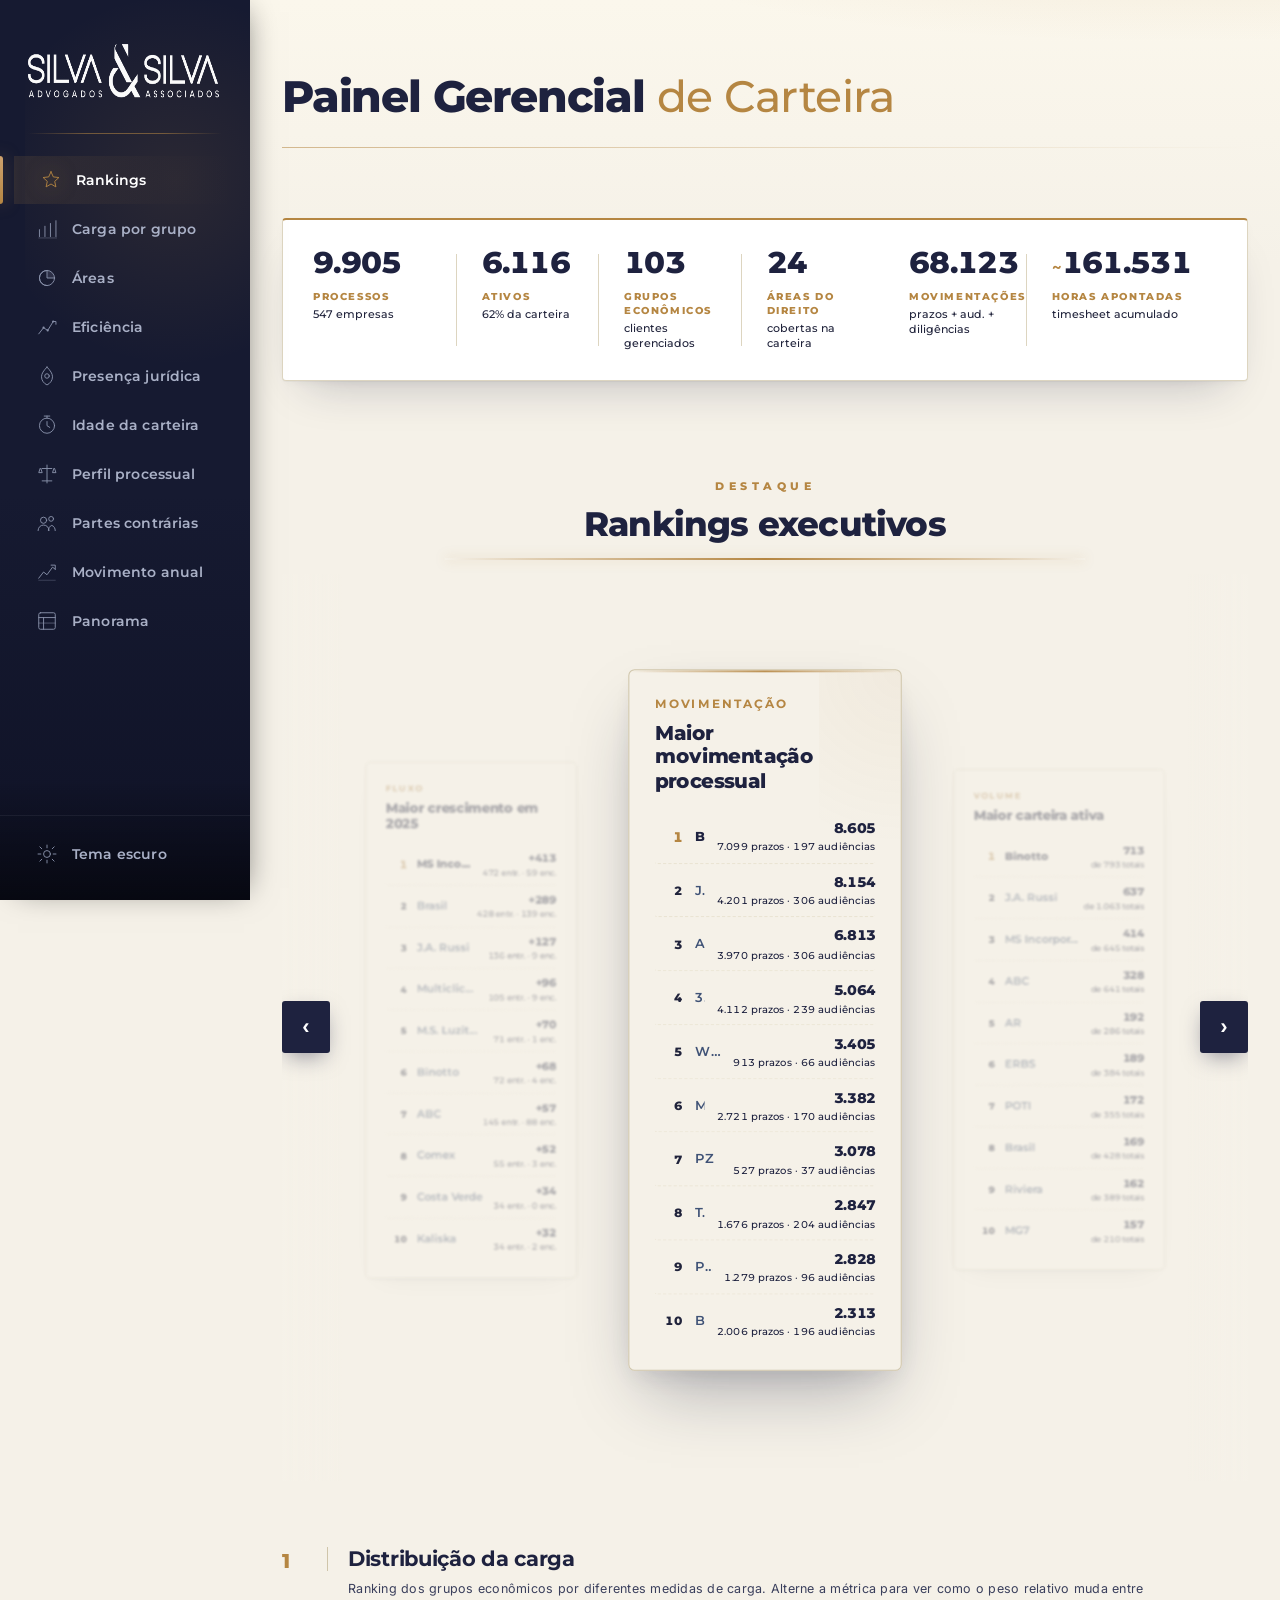
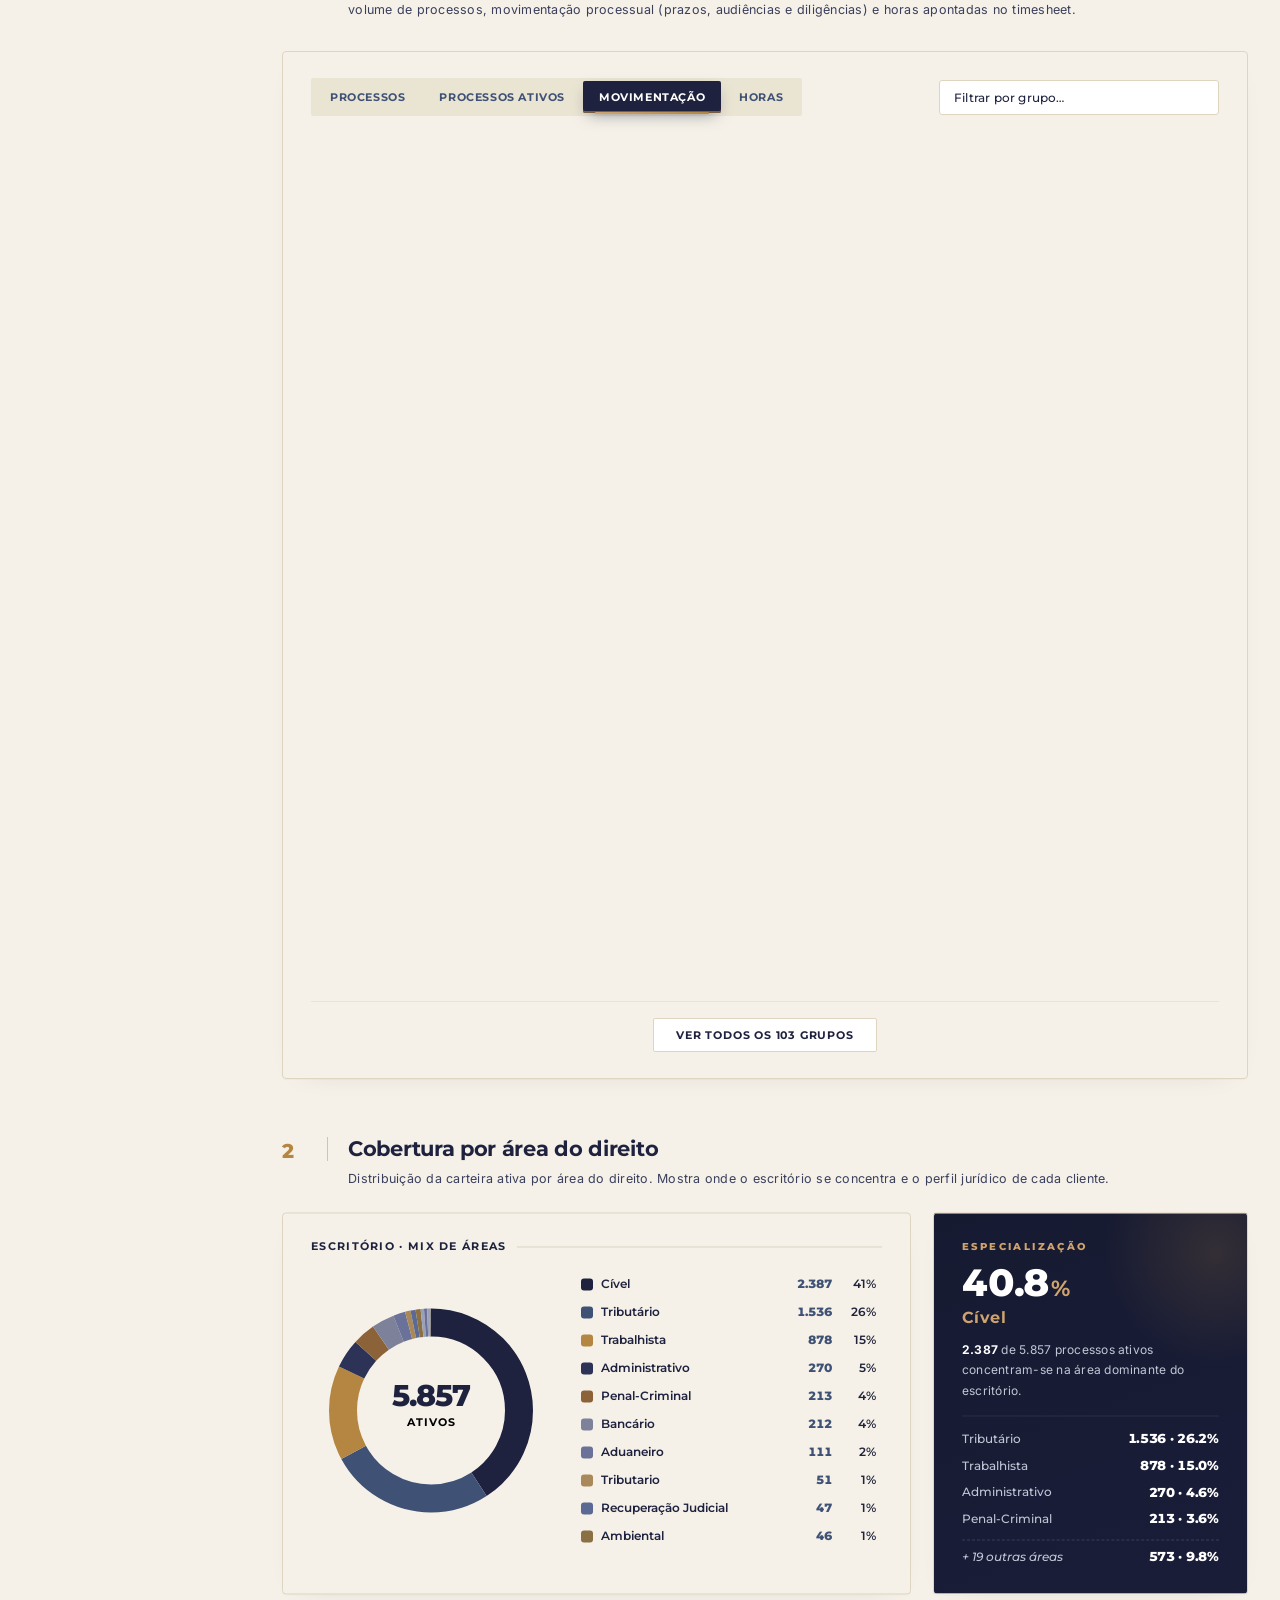
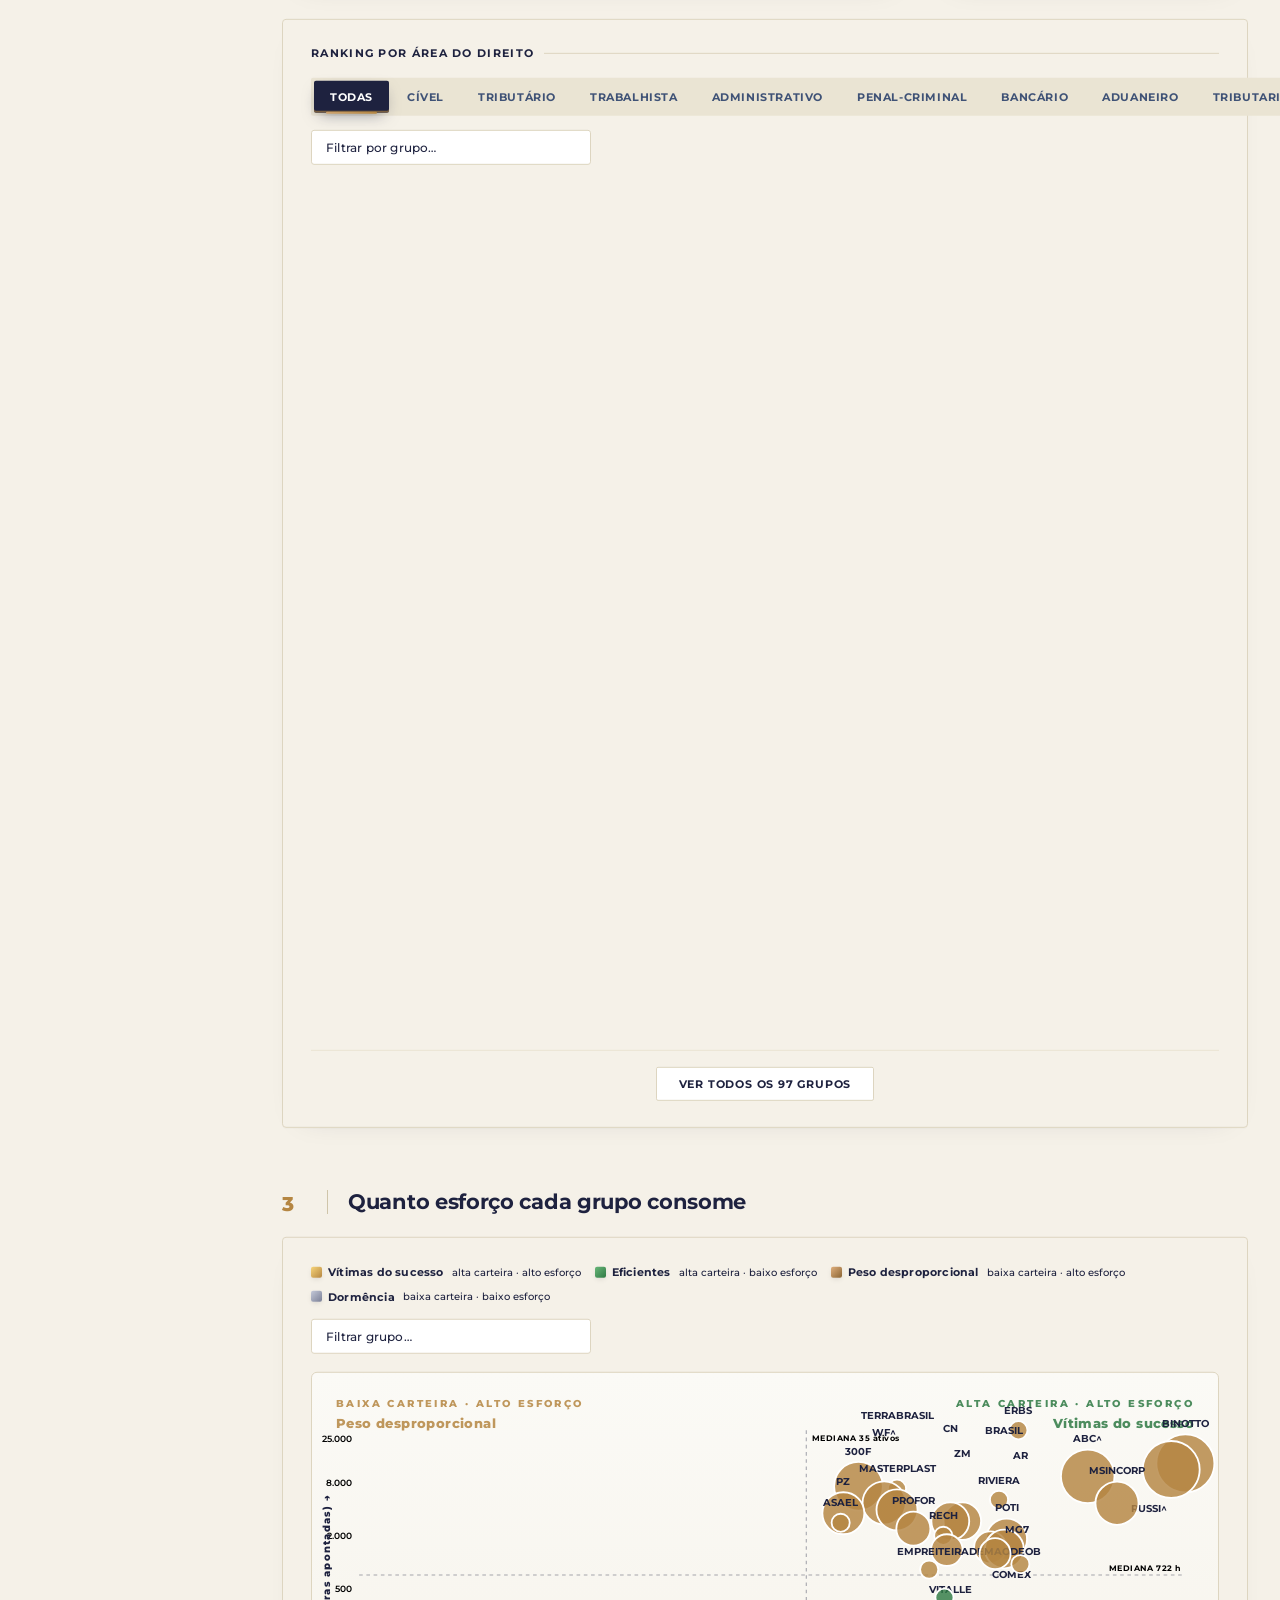
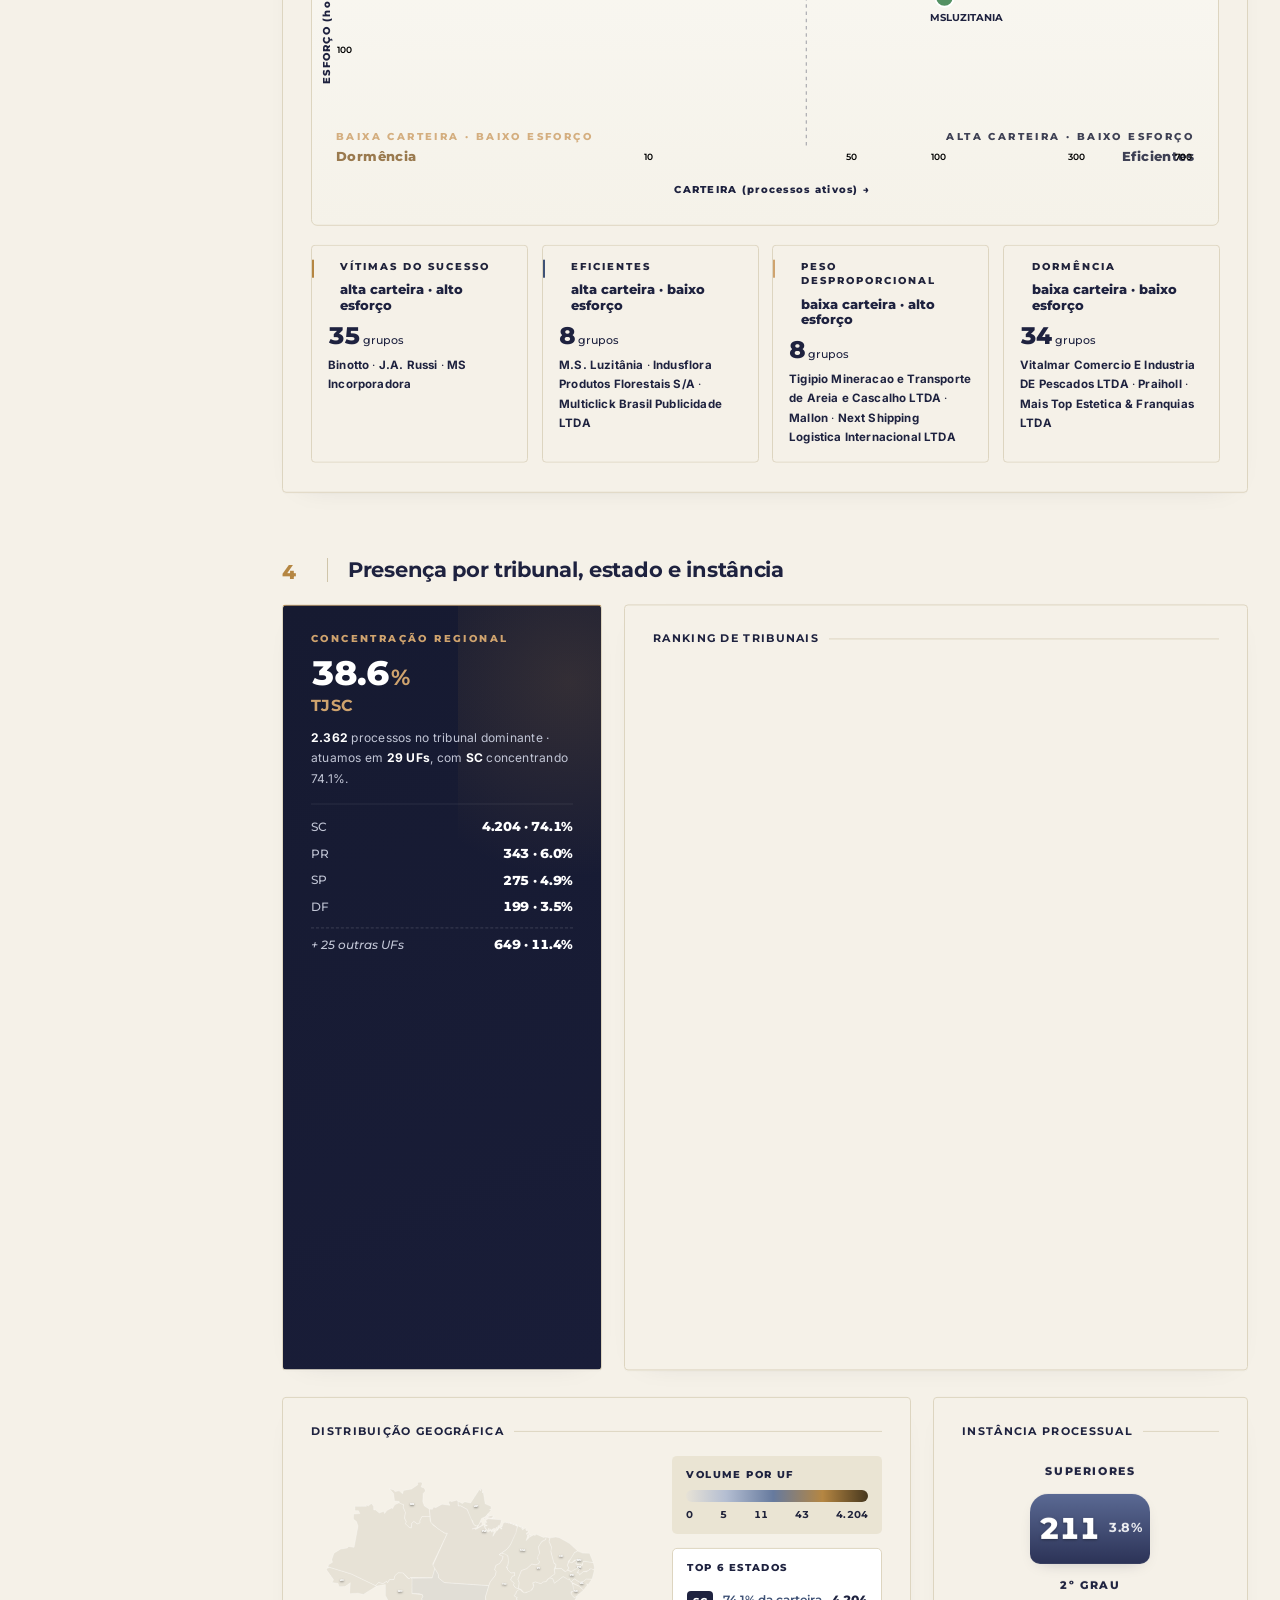
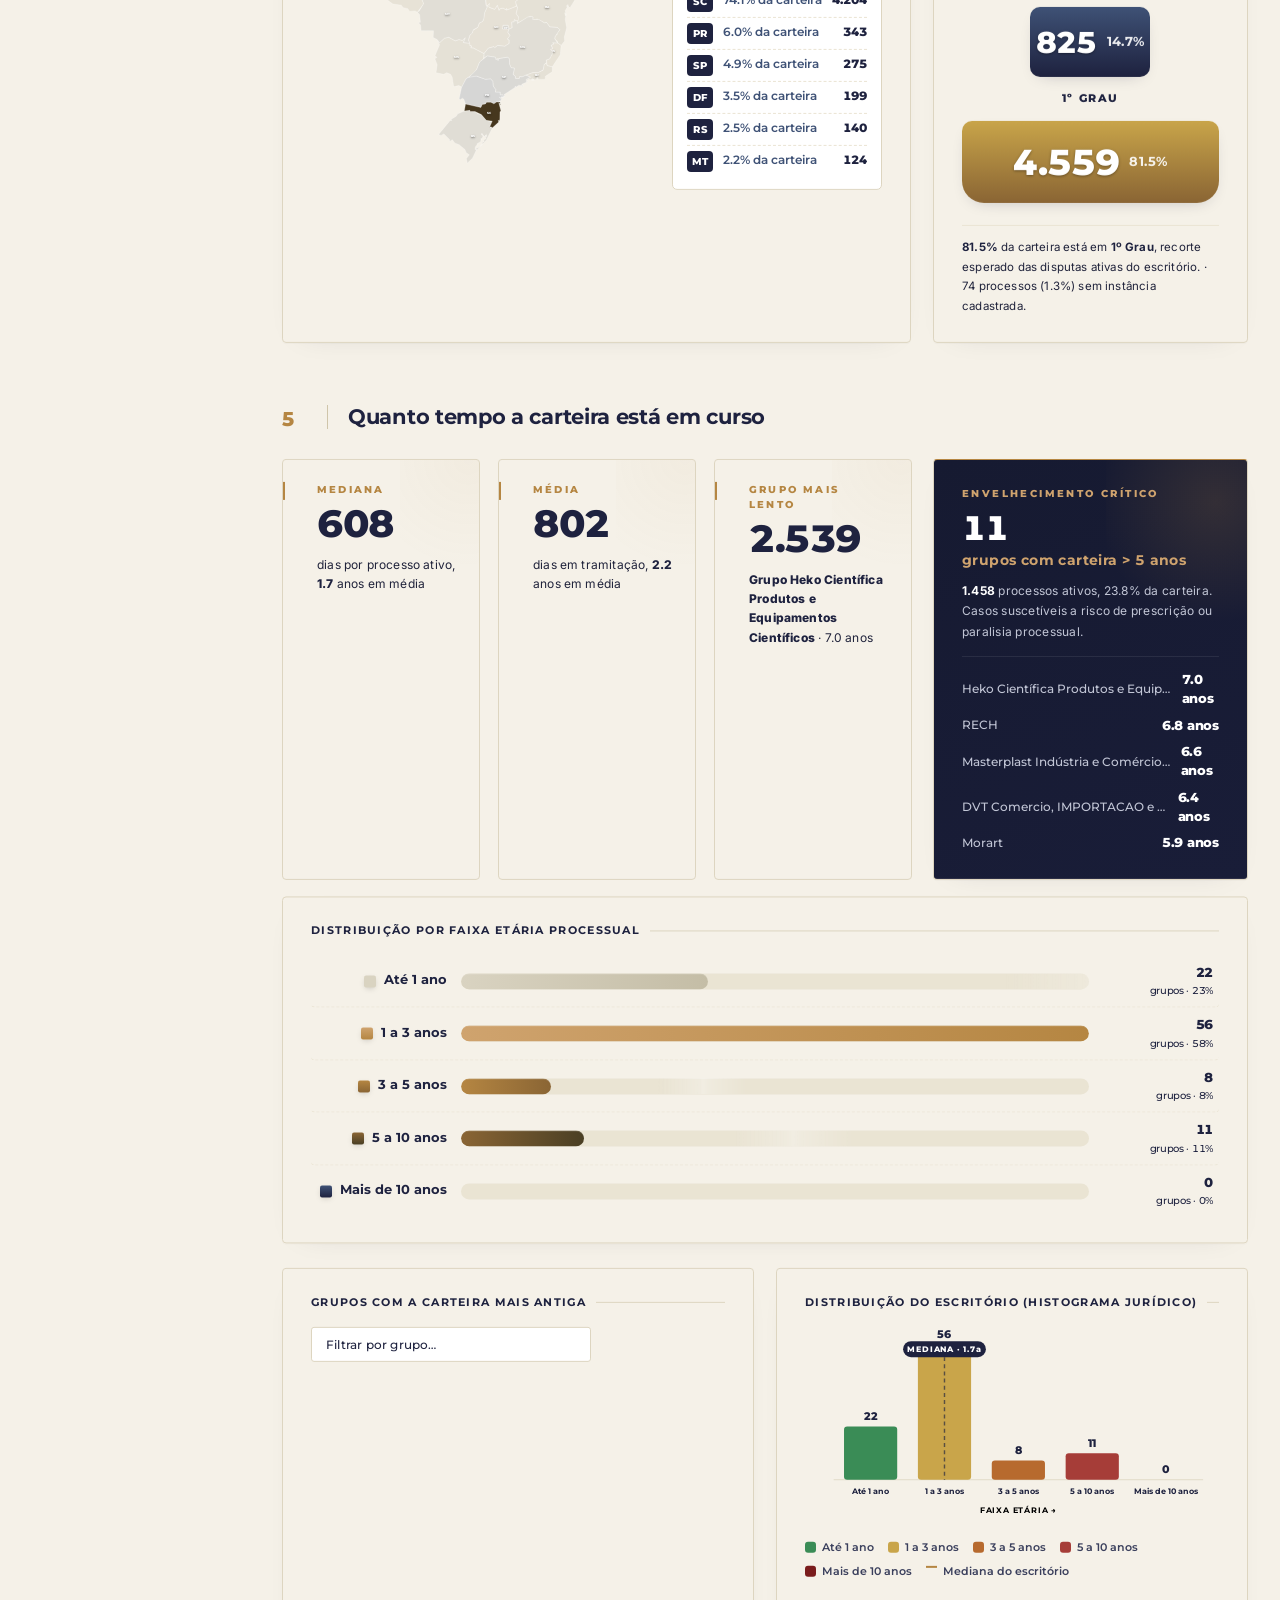
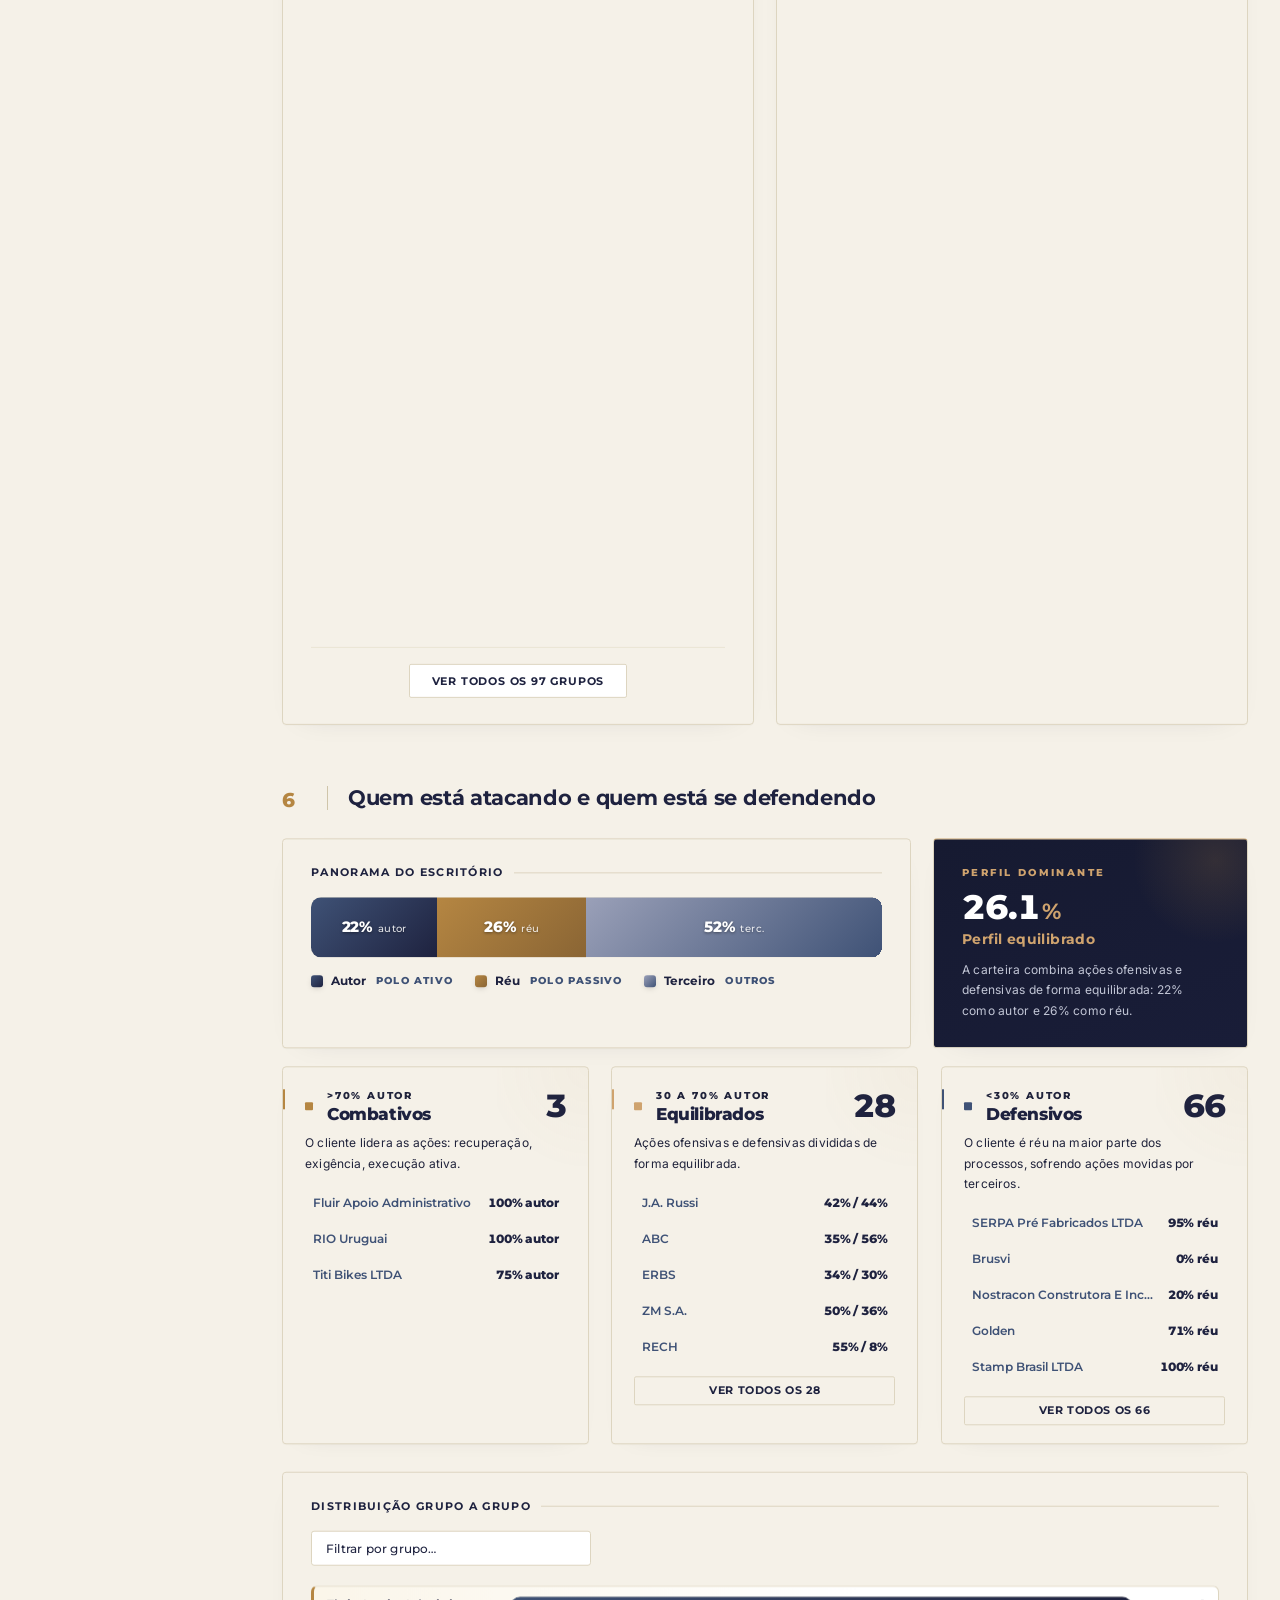
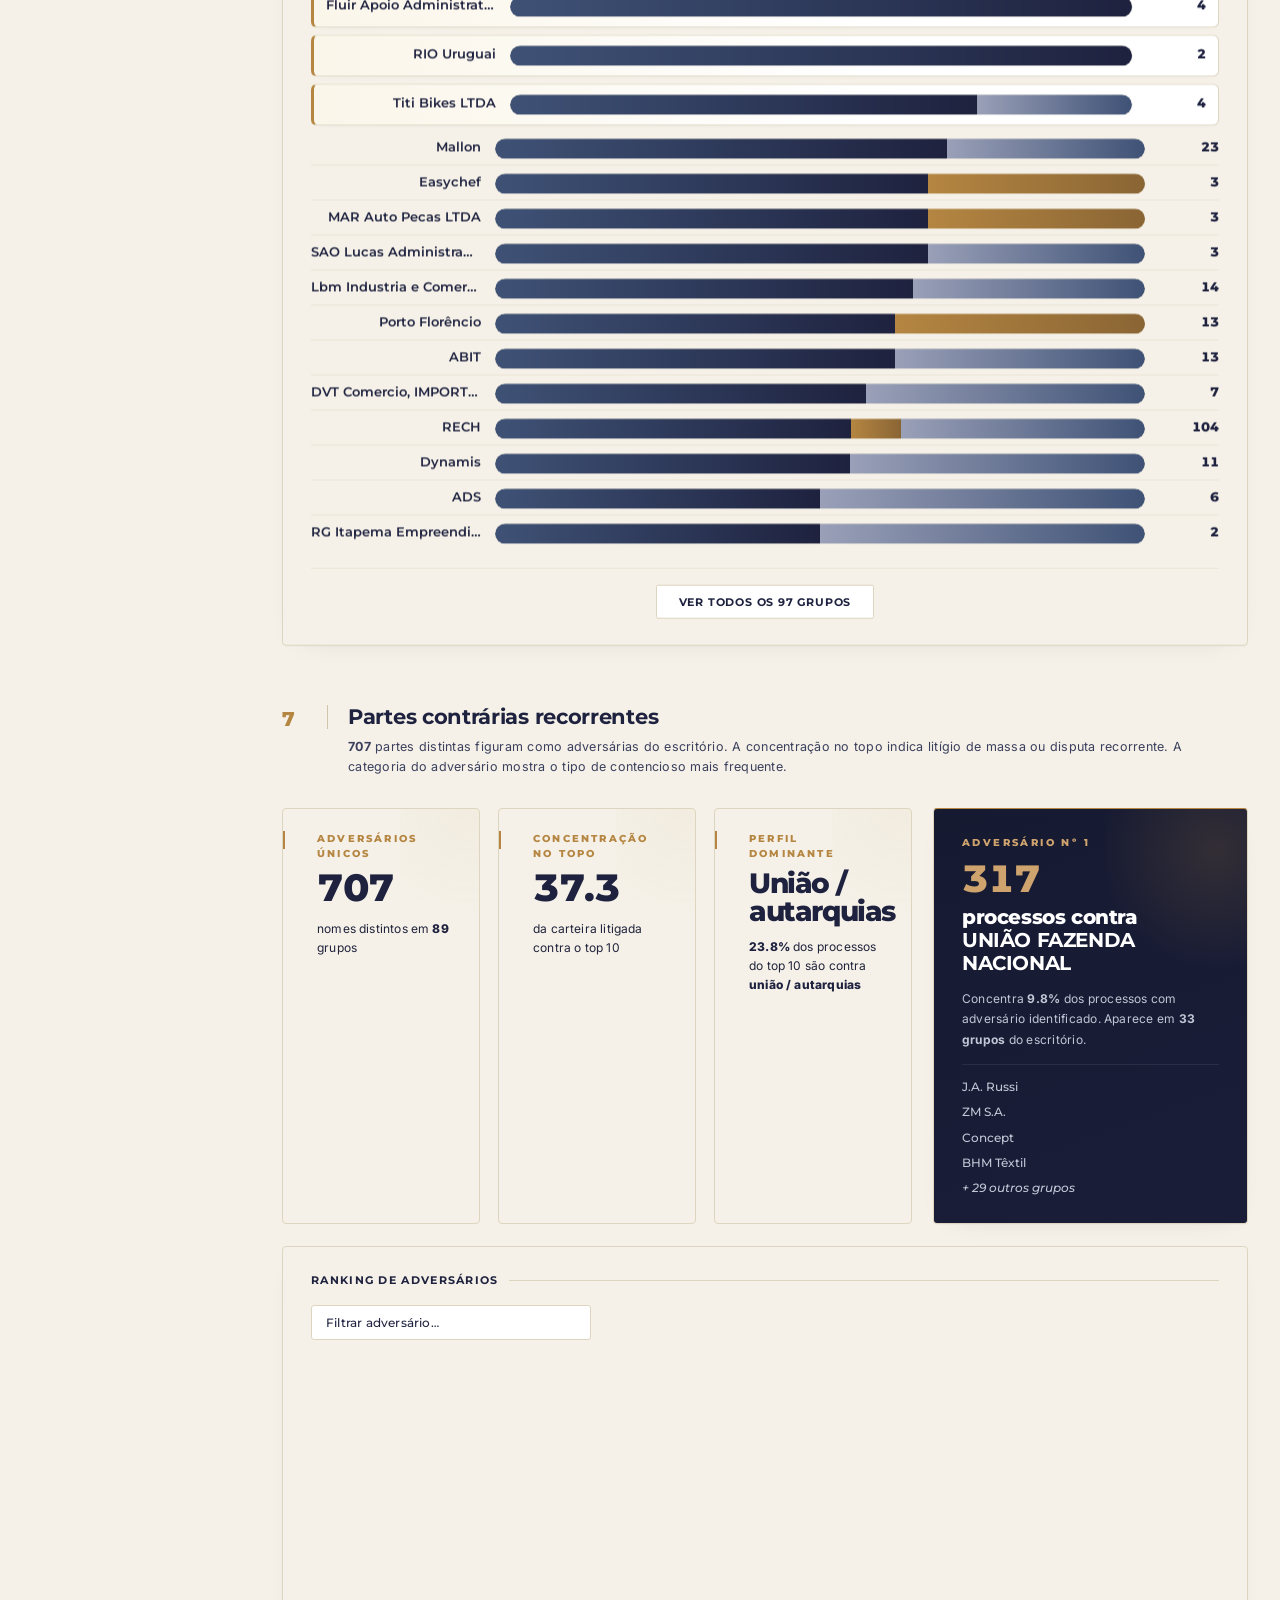
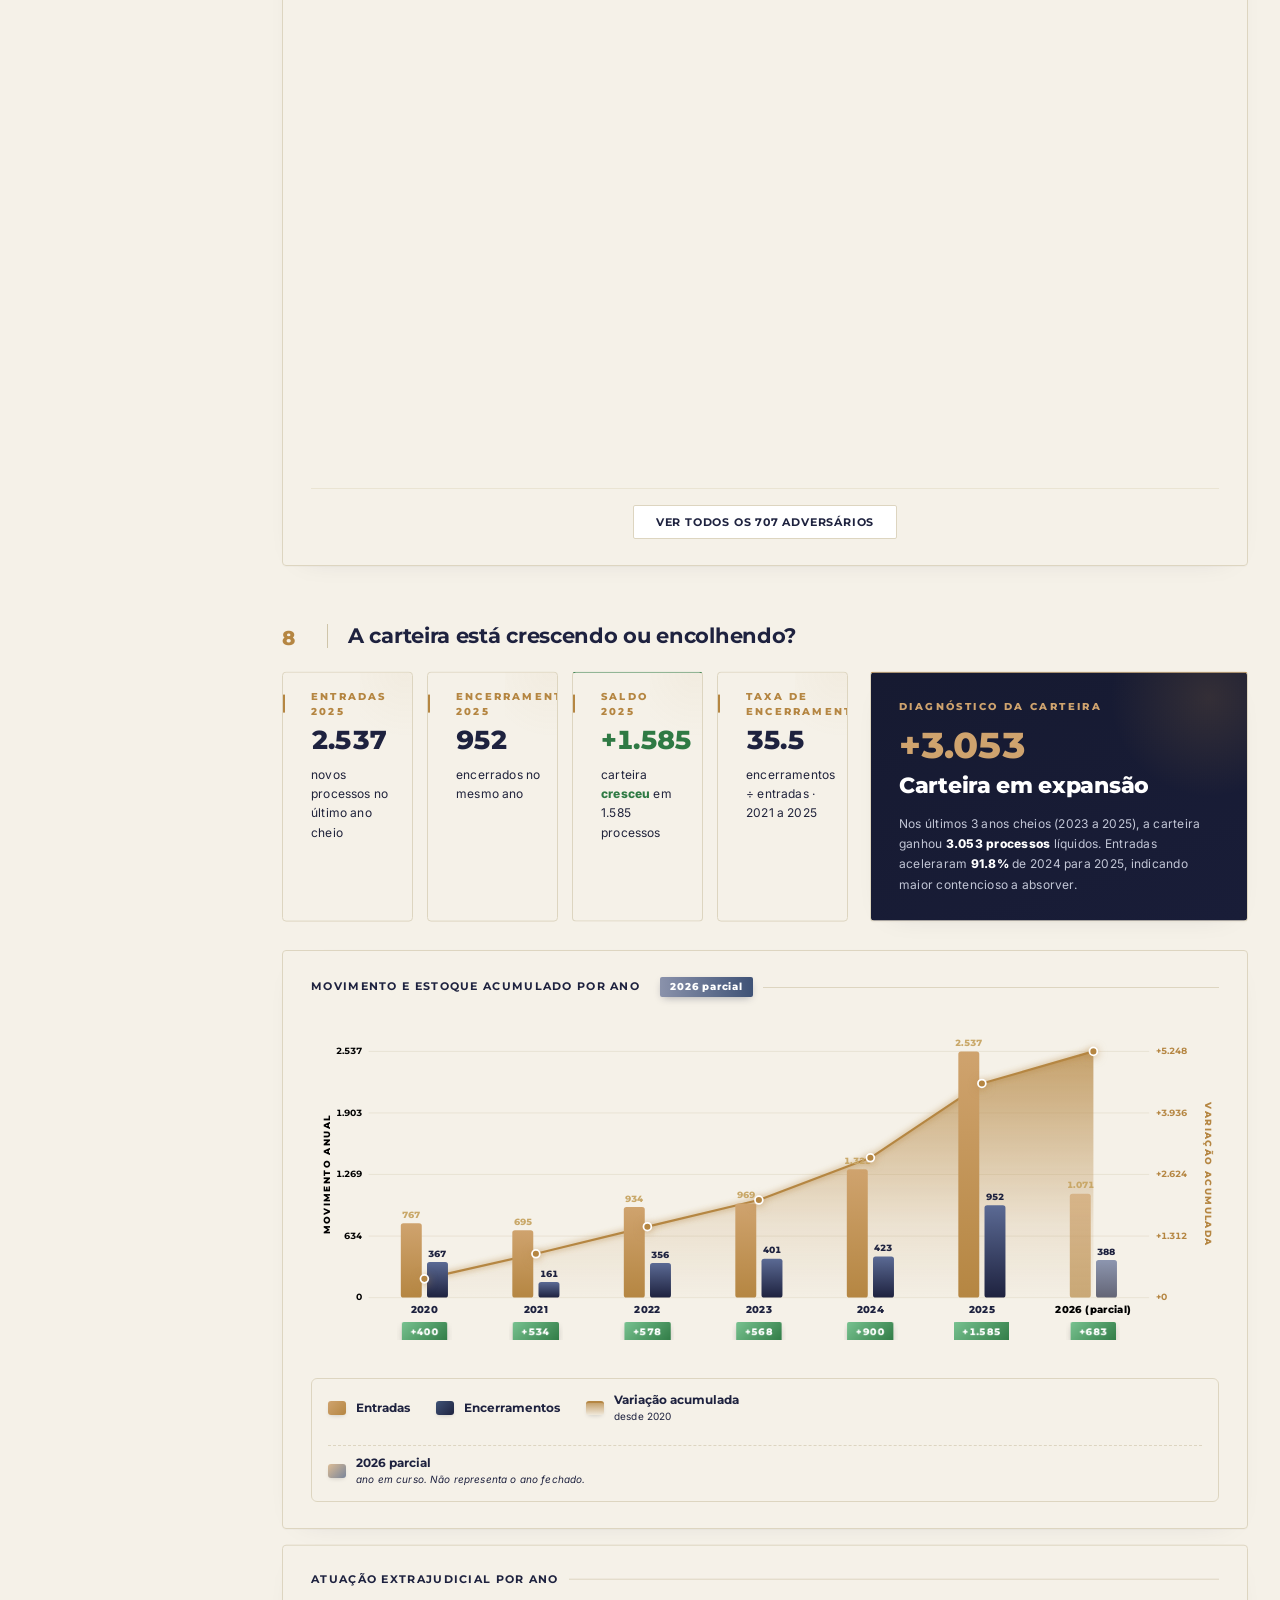
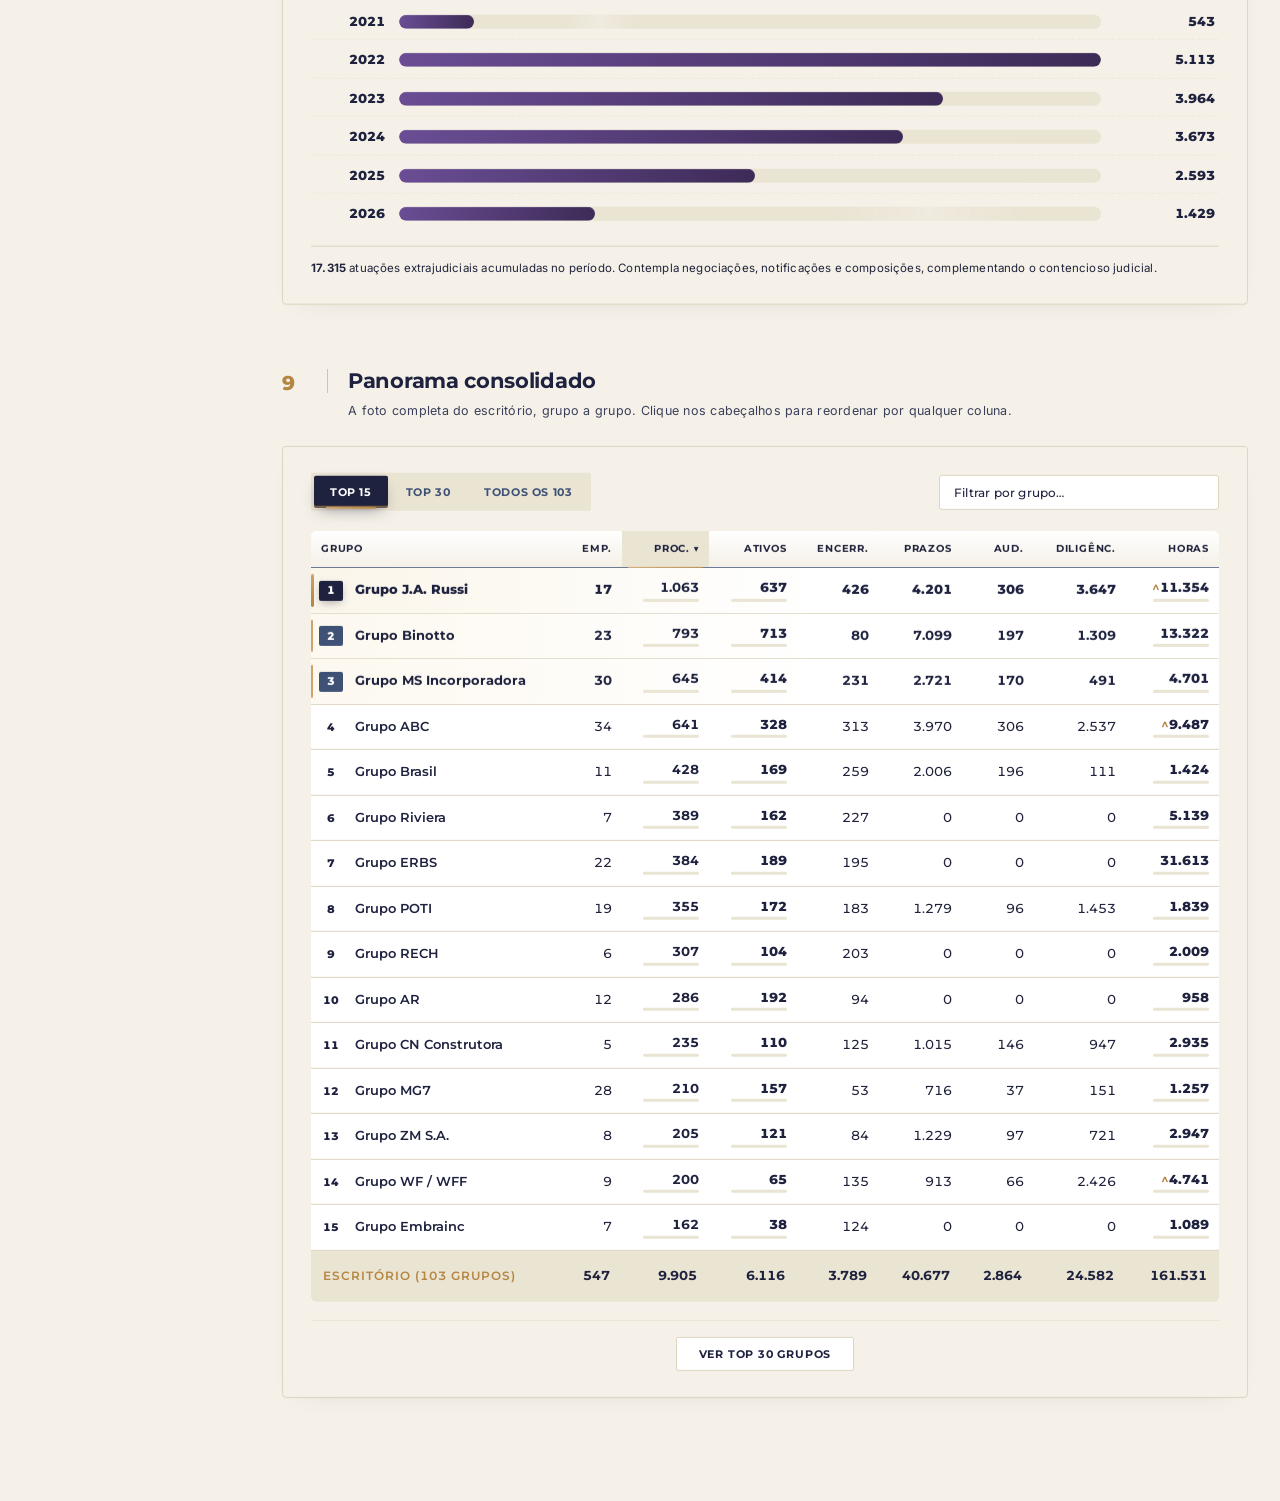
==== commit 0de58430: "fonte Inter em textos corridos (descricoes, notas, subs de cards) Textos corridos migrados de Montse" ====
--- a/index.html
+++ b/index.html
@@ -6,7 +6,7 @@
 <title>Painel Gerencial · Silva &amp; Silva</title>
 <link rel="preconnect" href="https://fonts.googleapis.com">
 <link rel="preconnect" href="https://fonts.gstatic.com" crossorigin>
-<link href="https://fonts.googleapis.com/css2?family=Montserrat:wght@300;400;500;600;700;800;900&family=Cormorant+Garamond:wght@400;500;600;700&display=swap" rel="stylesheet">
+<link href="https://fonts.googleapis.com/css2?family=Montserrat:wght@300;400;500;600;700;800;900&family=Cormorant+Garamond:wght@400;500;600;700&family=Inter:wght@400;500;600;700&display=swap" rel="stylesheet">
 <style>
 :root{
   --ink:#20233B; --ink2:#3a3f5c;
@@ -270,7 +270,7 @@
 .sec-head{display:flex;align-items:flex-start;gap:20px;margin-bottom:22px}
 .roman{font-family:'Montserrat',sans-serif;font-size:20px;font-weight:800;color:var(--gold);line-height:1;min-width:46px;padding-top:4px;border-right:1px solid var(--line2);padding-right:18px;letter-spacing:.5px}
 .sec-titles h2{font-family:'Montserrat',sans-serif;font-size:21px;font-weight:700;color:var(--navy);letter-spacing:-.3px;line-height:1.15}
-.sec-titles .sec-desc{font-size:12.5px;color:var(--ink2);margin-top:8px;font-weight:400;max-width:840px;line-height:1.6}
+.sec-titles .sec-desc{font-family:'Inter',system-ui,sans-serif;font-size:12.5px;color:var(--ink2);margin-top:8px;font-weight:400;max-width:840px;line-height:1.65;letter-spacing:.02em}
 
 /* moldura de dossiê: hairline sutil, sem fio dourado grosso (fica cheio demais em painéis pequenos) */
 .panel{background:var(--card);border:1px solid var(--line);border-radius:4px;padding:26px 28px;box-shadow:0 1px 0 rgba(0,0,0,.02),0 8px 30px -22px rgba(30,34,63,.18)}
@@ -342,7 +342,7 @@
 .area-insight .ai-eyebrow{font-size:10px;font-weight:800;letter-spacing:2.4px;text-transform:uppercase;color:var(--gold-soft);margin-bottom:10px;position:relative}
 .area-insight .ai-headline{font-size:38px;font-weight:800;color:#fff;letter-spacing:-1.2px;line-height:1;position:relative;font-variant-numeric:tabular-nums}
 .area-insight .ai-headline .ai-area{display:block;font-size:16px;font-weight:700;color:var(--gold-soft);letter-spacing:.4px;margin-top:8px;text-transform:none}
-.area-insight .ai-sub{font-size:12px;color:#c2c6d6;margin-top:14px;line-height:1.6;position:relative;padding-bottom:14px;border-bottom:1px solid rgba(255,255,255,.08)}
+.area-insight .ai-sub{font-family:'Inter',system-ui,sans-serif;font-size:12px;color:#c2c6d6;margin-top:14px;line-height:1.7;position:relative;padding-bottom:14px;border-bottom:1px solid rgba(255,255,255,.08);letter-spacing:.02em}
 .area-insight .ai-list{margin-top:14px;display:flex;flex-direction:column;gap:8px;position:relative}
 .area-insight .ai-list .ai-item{display:flex;justify-content:space-between;align-items:center;gap:10px;font-size:11.5px}
 .area-insight .ai-list .ai-item .lbl{color:#c2c6d6;font-weight:500;white-space:nowrap;overflow:hidden;text-overflow:ellipsis}
@@ -426,7 +426,7 @@
 .mov-diag .md-eyebrow{font-size:10px;font-weight:800;letter-spacing:2.4px;text-transform:uppercase;color:var(--gold-soft);margin-bottom:10px;position:relative}
 .mov-diag .md-headline{font-size:22px;font-weight:800;color:#fff;letter-spacing:-.3px;line-height:1.2;position:relative}
 .mov-diag .md-headline .md-num{font-size:36px;color:var(--gold-soft);display:block;margin-bottom:6px;font-variant-numeric:tabular-nums;letter-spacing:-1px}
-.mov-diag .md-sub{font-size:12px;color:#c2c6d6;margin-top:14px;line-height:1.65;position:relative}
+.mov-diag .md-sub{font-family:'Inter',system-ui,sans-serif;font-size:12px;color:#c2c6d6;margin-top:14px;line-height:1.7;position:relative;letter-spacing:.02em}
 .mov-diag .md-sub b{color:#fff;font-weight:800}
 
 /* Gráfico principal */
@@ -446,7 +446,7 @@
 .mov-legend .ml-item-note .ml-lbl{color:var(--navy);font-weight:700}
 .mov-legend .ml-item-note .ml-lbl small{color:var(--muted);font-style:italic}
 .mov-legend .ml-lbl{color:var(--navy);font-weight:700;display:flex;flex-direction:column;gap:1px}
-.mov-legend .ml-lbl small{font-size:9.5px;font-weight:500;color:var(--muted);letter-spacing:.3px}
+.mov-legend .ml-lbl small{font-family:'Inter',system-ui,sans-serif;font-size:10px;font-weight:400;color:var(--muted);letter-spacing:.015em}
 
 /* Extrajudicial: barras horizontais coloridas */
 #mov-extra{display:flex;flex-direction:column;gap:2px;margin-top:6px}
@@ -486,7 +486,7 @@
 .partes-lider .pl-eyebrow{font-size:10px;font-weight:800;letter-spacing:2.4px;text-transform:uppercase;color:var(--gold-soft);margin-bottom:10px;position:relative}
 .partes-lider .pl-headline{font-size:20px;font-weight:800;color:#fff;letter-spacing:-.4px;line-height:1.15;position:relative}
 .partes-lider .pl-headline .pl-num{display:block;font-size:38px;font-weight:800;color:var(--gold-soft);letter-spacing:-1.2px;line-height:1;margin-bottom:8px;font-variant-numeric:tabular-nums}
-.partes-lider .pl-sub{font-size:12px;color:#c2c6d6;margin-top:14px;line-height:1.6;position:relative;padding-bottom:14px;border-bottom:1px solid rgba(255,255,255,.08)}
+.partes-lider .pl-sub{font-family:'Inter',system-ui,sans-serif;font-size:12px;color:#c2c6d6;margin-top:14px;line-height:1.7;position:relative;padding-bottom:14px;border-bottom:1px solid rgba(255,255,255,.08);letter-spacing:.02em}
 .partes-lider .pl-list{margin-top:14px;display:flex;flex-direction:column;gap:8px;position:relative}
 .partes-lider .pl-item{display:flex;justify-content:space-between;align-items:center;gap:10px;font-size:11.5px}
 .partes-lider .pl-item .lbl{color:#c2c6d6;font-weight:500;white-space:nowrap;overflow:hidden;text-overflow:ellipsis}
@@ -548,7 +548,7 @@
 .polo-dom .pd-eyebrow{font-size:10px;font-weight:800;letter-spacing:2.4px;text-transform:uppercase;color:var(--gold-soft);margin-bottom:10px;position:relative}
 .polo-dom .pd-headline{font-size:34px;font-weight:800;color:#fff;letter-spacing:-1px;line-height:1;position:relative;font-variant-numeric:tabular-nums}
 .polo-dom .pd-headline .pd-lbl{display:block;font-size:14px;font-weight:700;color:var(--gold-soft);letter-spacing:.4px;margin-top:8px}
-.polo-dom .pd-sub{font-size:12px;color:#c2c6d6;margin-top:14px;line-height:1.6;position:relative}
+.polo-dom .pd-sub{font-family:'Inter',system-ui,sans-serif;font-size:12px;color:#c2c6d6;margin-top:14px;line-height:1.7;position:relative;letter-spacing:.02em}
 .polo-dom .pd-sub b{color:#fff;font-weight:800}
 
 /* 3 Pilhas colapsáveis */
@@ -571,7 +571,7 @@
 .pc-name{font-size:17px;font-weight:800;color:var(--navy);letter-spacing:-.4px;line-height:1;margin-top:3px}
 .pc-num{font-size:32px;font-weight:800;color:var(--navy);letter-spacing:-1px;font-variant-numeric:tabular-nums;line-height:1}
 .pc-num small{font-size:11px;color:var(--muted);font-weight:500;letter-spacing:0;margin-left:3px}
-.pc-desc{font-size:11.5px;color:var(--muted);font-weight:500;line-height:1.55;margin-bottom:14px;min-height:38px}
+.pc-desc{font-family:'Inter',system-ui,sans-serif;font-size:12px;color:var(--muted);font-weight:400;line-height:1.7;margin-bottom:14px;min-height:38px;letter-spacing:.015em}
 .pc-list{display:flex;flex-direction:column;gap:6px;overflow:hidden;transition:max-height .5s cubic-bezier(.22,1,.36,1)}
 .pc-list-row{display:grid;grid-template-columns:1fr auto;align-items:center;gap:10px;padding:6px 8px;border-radius:4px;font-size:12px;transition:background .18s,padding .18s;animation:pcRowIn .4s cubic-bezier(.22,1,.36,1) forwards;opacity:0;transform:translateY(4px)}
 .pc-list-row:nth-child(1){animation-delay:.05s}
@@ -614,7 +614,7 @@
 .tk-card .tk-num{font-size:38px;font-weight:800;color:var(--navy);letter-spacing:-1.4px;line-height:1;font-variant-numeric:tabular-nums;position:relative;padding-left:12px}
 .tk-card .tk-desc{padding-left:12px}
 .tk-card .tk-num small{font-size:14px;color:var(--muted);font-weight:600;letter-spacing:0;margin-left:2px}
-.tk-card .tk-desc{margin-top:12px;font-size:11.5px;color:var(--muted);font-weight:500;line-height:1.5;position:relative}
+.tk-card .tk-desc{font-family:'Inter',system-ui,sans-serif;margin-top:12px;font-size:12px;color:var(--muted);font-weight:400;line-height:1.6;position:relative;letter-spacing:.015em}
 .tk-card .tk-desc b{color:var(--navy);font-weight:800}
 
 /* Card 'Envelhecimento crítico' (navy dourado, mesma família do card Especialização) */
@@ -623,7 +623,7 @@
 .tempo-crit .tc-eyebrow{font-size:10px;font-weight:800;letter-spacing:2.4px;text-transform:uppercase;color:var(--gold-soft);margin-bottom:10px;position:relative}
 .tempo-crit .tc-headline{font-size:34px;font-weight:800;color:#fff;letter-spacing:-1px;line-height:1;position:relative;font-variant-numeric:tabular-nums}
 .tempo-crit .tc-headline .tc-lbl{display:block;font-size:14px;font-weight:700;color:var(--gold-soft);letter-spacing:.4px;margin-top:8px}
-.tempo-crit .tc-sub{font-size:12px;color:#c2c6d6;margin-top:14px;line-height:1.6;position:relative;padding-bottom:14px;border-bottom:1px solid rgba(255,255,255,.08)}
+.tempo-crit .tc-sub{font-family:'Inter',system-ui,sans-serif;font-size:12px;color:#c2c6d6;margin-top:14px;line-height:1.7;position:relative;padding-bottom:14px;border-bottom:1px solid rgba(255,255,255,.08);letter-spacing:.02em}
 .tempo-crit .tc-list{margin-top:14px;display:flex;flex-direction:column;gap:8px;position:relative}
 .tempo-crit .tc-item{display:flex;justify-content:space-between;align-items:center;gap:10px;font-size:11.5px}
 .tempo-crit .tc-item .lbl{color:#c2c6d6;font-weight:500;white-space:nowrap;overflow:hidden;text-overflow:ellipsis}
@@ -674,7 +674,7 @@
 .foro-conc .fc-eyebrow{font-size:10px;font-weight:800;letter-spacing:2.4px;text-transform:uppercase;color:var(--gold-soft);margin-bottom:10px;position:relative}
 .foro-conc .fc-headline{font-size:34px;font-weight:800;color:#fff;letter-spacing:-1px;line-height:1;position:relative;font-variant-numeric:tabular-nums}
 .foro-conc .fc-headline .fc-lbl{display:block;font-size:16px;font-weight:700;color:var(--gold-soft);letter-spacing:.4px;margin-top:8px}
-.foro-conc .fc-sub{font-size:12px;color:#c2c6d6;margin-top:14px;line-height:1.6;position:relative;padding-bottom:14px;border-bottom:1px solid rgba(255,255,255,.08)}
+.foro-conc .fc-sub{font-family:'Inter',system-ui,sans-serif;font-size:12px;color:#c2c6d6;margin-top:14px;line-height:1.7;position:relative;padding-bottom:14px;border-bottom:1px solid rgba(255,255,255,.08);letter-spacing:.02em}
 .foro-conc .fc-list{margin-top:14px;display:flex;flex-direction:column;gap:8px;position:relative}
 .foro-conc .fc-item{display:flex;justify-content:space-between;align-items:center;gap:10px;font-size:11.5px}
 .foro-conc .fc-item .lbl{color:#c2c6d6;font-weight:500;white-space:nowrap;overflow:hidden;text-overflow:ellipsis}
@@ -721,7 +721,7 @@
 .pir-camada:last-child .pir-val{font-size:36px}
 .pir-pct{font-size:12.5px;font-weight:700;color:rgba(255,255,255,.9);margin-left:10px;letter-spacing:.4px}
 @keyframes pirIn{to{opacity:1;transform:none}}
-.foro-inst-note{margin-top:14px;font-size:11px;color:var(--muted);line-height:1.6;padding-top:12px;border-top:1px solid var(--paper2)}
+.foro-inst-note{font-family:'Inter',system-ui,sans-serif;margin-top:14px;font-size:11.5px;color:var(--muted);line-height:1.7;padding-top:12px;border-top:1px solid var(--paper2);letter-spacing:.015em}
 .foro-inst-note b{color:var(--navy)}
 
 /* ============ Matriz 2×2 (Eficiência) ============ */
@@ -738,7 +738,7 @@
 /* palco da matriz */
 .eff-stage{position:relative;background:linear-gradient(180deg,#fbfaf6 0%,#f5f2e9 100%);border:1px solid var(--line);border-radius:6px;padding:22px 30px 46px;aspect-ratio:2/1;min-height:440px;overflow:hidden}
 .eff-quad-labels{position:absolute;inset:0;pointer-events:none;z-index:1}
-.eff-ql{position:absolute;font-size:10px;font-weight:800;letter-spacing:2.4px;text-transform:uppercase;color:var(--muted2);opacity:.85;line-height:1.4}
+.eff-ql{position:absolute;font-family:'Montserrat',sans-serif;font-size:10px;font-weight:800;letter-spacing:2.4px;text-transform:uppercase;color:var(--muted2);opacity:.85;line-height:1.4}
 .eff-ql b{display:block;color:var(--navy);font-size:13px;letter-spacing:.4px;text-transform:none;font-weight:800;margin-top:3px}
 .eff-ql.q1{top:24px;left:24px;color:var(--gold)}
 .eff-ql.q1 b{color:var(--gold)}
@@ -781,11 +781,11 @@
 .eff-sum-card .esc-title{font-size:12.5px;font-weight:800;color:var(--navy);line-height:1.25;margin-bottom:10px;padding-left:12px}
 .eff-sum-card .esc-num{font-size:24px;font-weight:800;color:var(--navy);letter-spacing:-.8px;font-variant-numeric:tabular-nums;line-height:1}
 .eff-sum-card .esc-num small{font-size:11px;color:var(--muted);font-weight:500;letter-spacing:0}
-.eff-sum-card .esc-list{margin-top:8px;font-size:11px;color:var(--muted2);line-height:1.5}
+.eff-sum-card .esc-list{font-family:'Inter',system-ui,sans-serif;margin-top:8px;font-size:11.5px;color:var(--muted2);line-height:1.7;letter-spacing:.015em}
 .eff-sum-card .esc-list b{color:var(--navy)}
 @media(max-width:980px){.eff-summary{grid-template-columns:1fr 1fr}.eff-stage{padding:18px 18px 42px;min-height:380px}}
 /* ============ Scatter (legado, mantido caso outra secao use) ============ */
-.scatter-note{font-size:11px;color:var(--muted);margin-top:14px;font-weight:400;line-height:1.6;padding-top:12px;border-top:1px solid var(--line)}
+.scatter-note{font-family:'Inter',system-ui,sans-serif;font-size:11.5px;color:var(--muted);margin-top:14px;font-weight:400;line-height:1.7;padding-top:12px;border-top:1px solid var(--line);letter-spacing:.015em}
 .dot{cursor:pointer;transition:.2s}
 .dot:hover{filter:brightness(1.08)}
 .dot-lbl{font-size:9.5px;font-weight:700;fill:var(--navy);pointer-events:none;font-family:'Montserrat',sans-serif;letter-spacing:.3px}
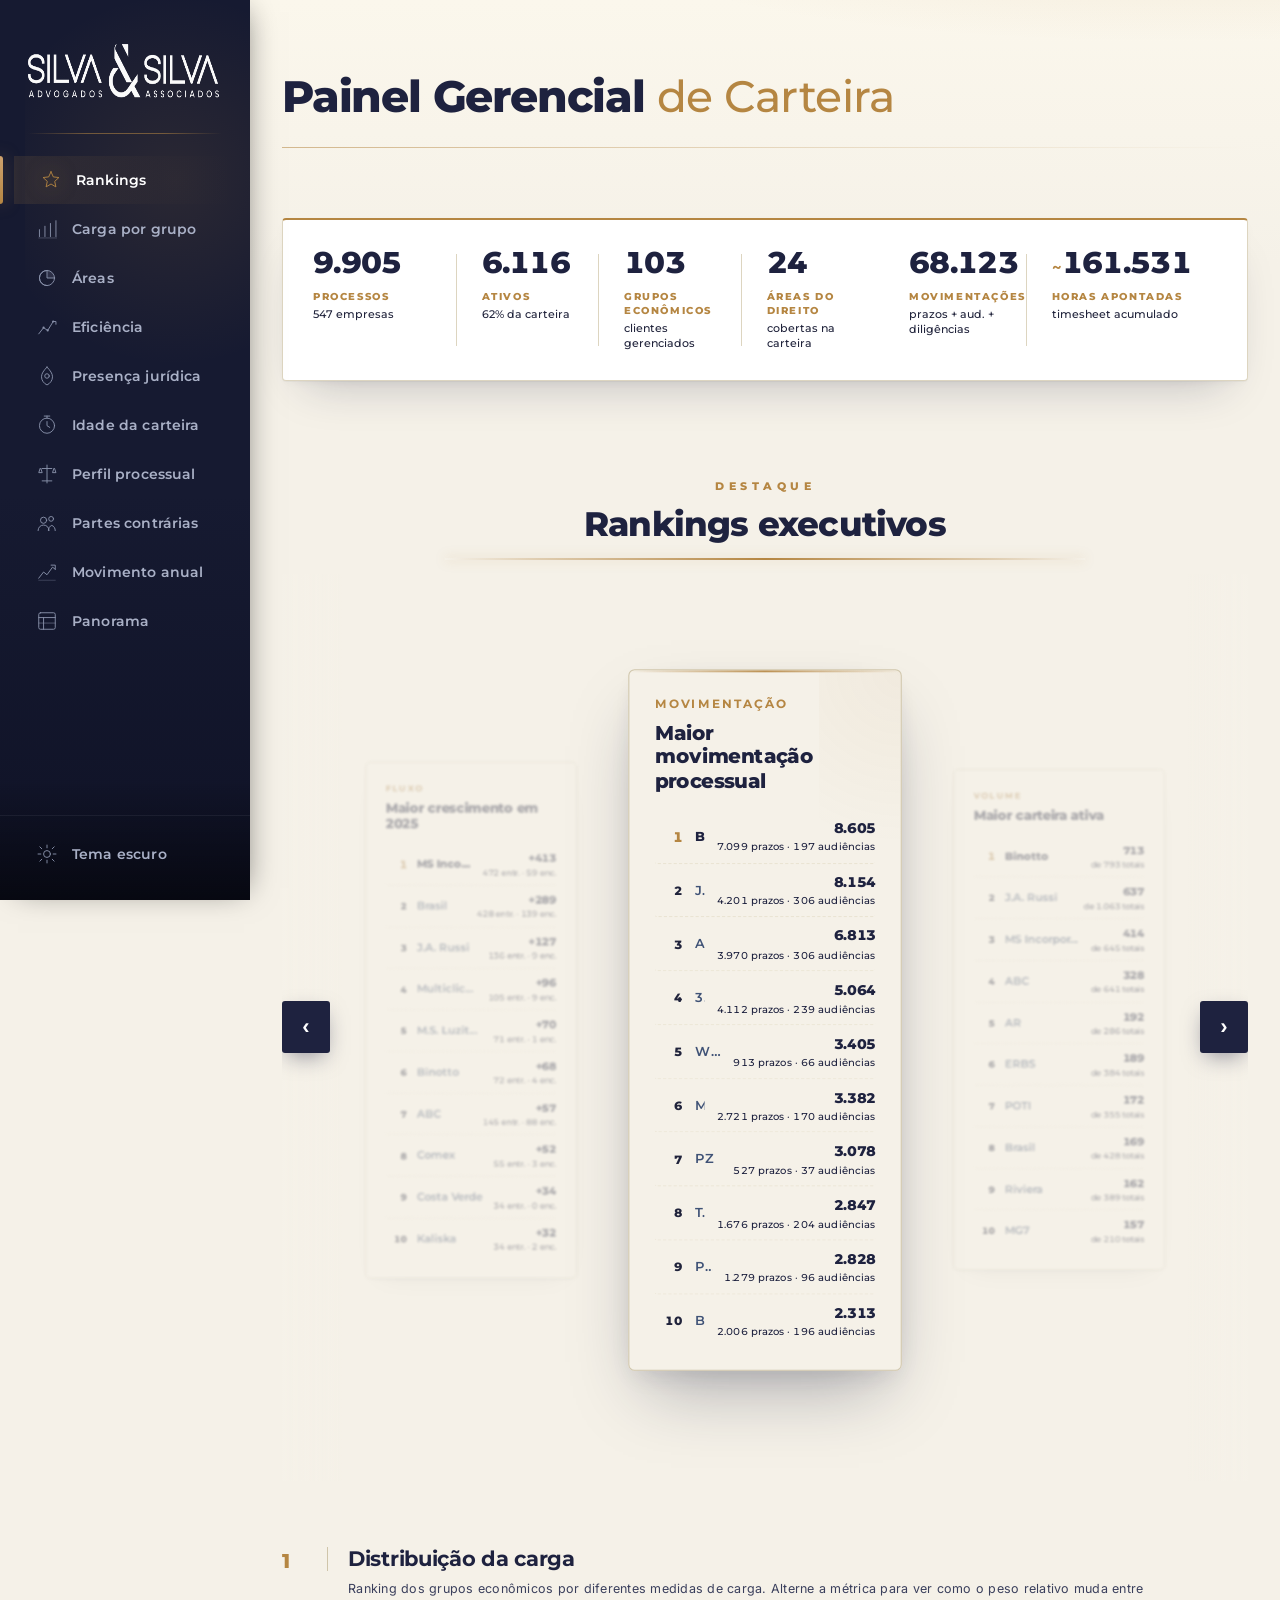
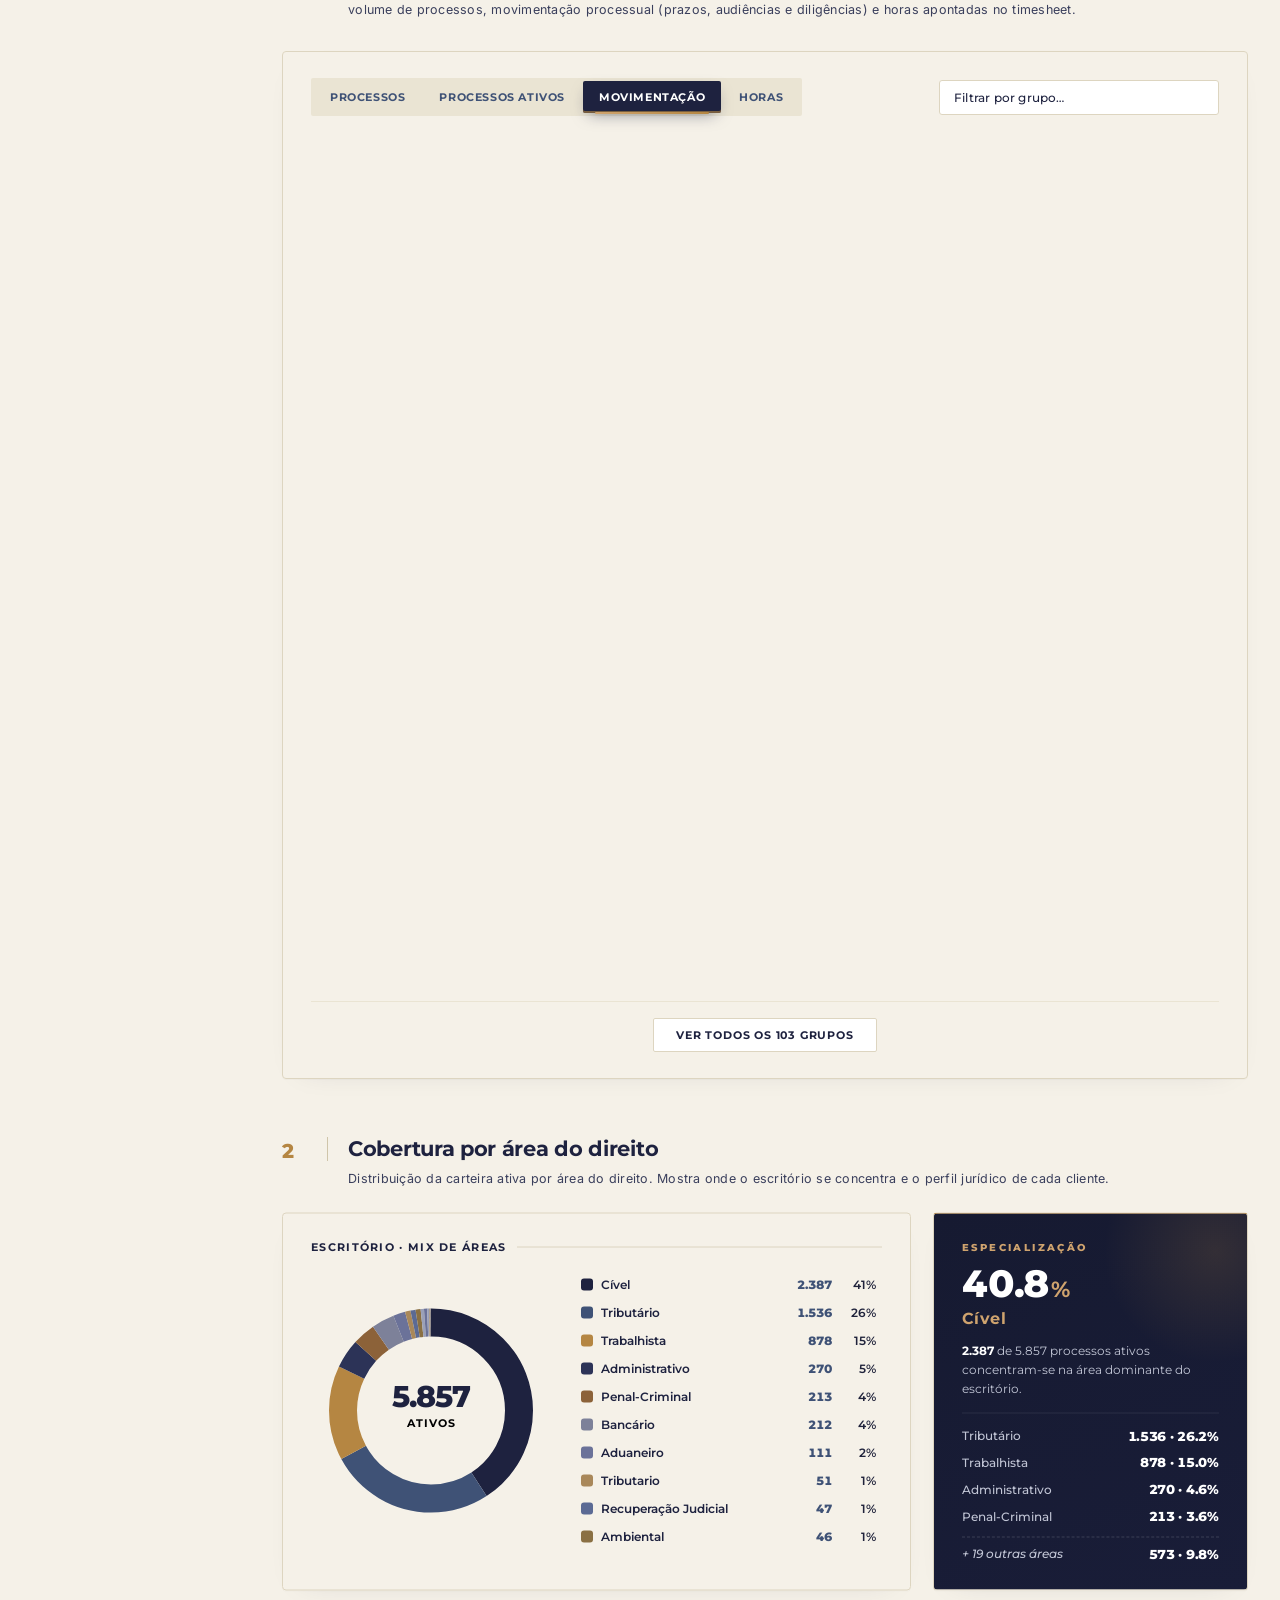
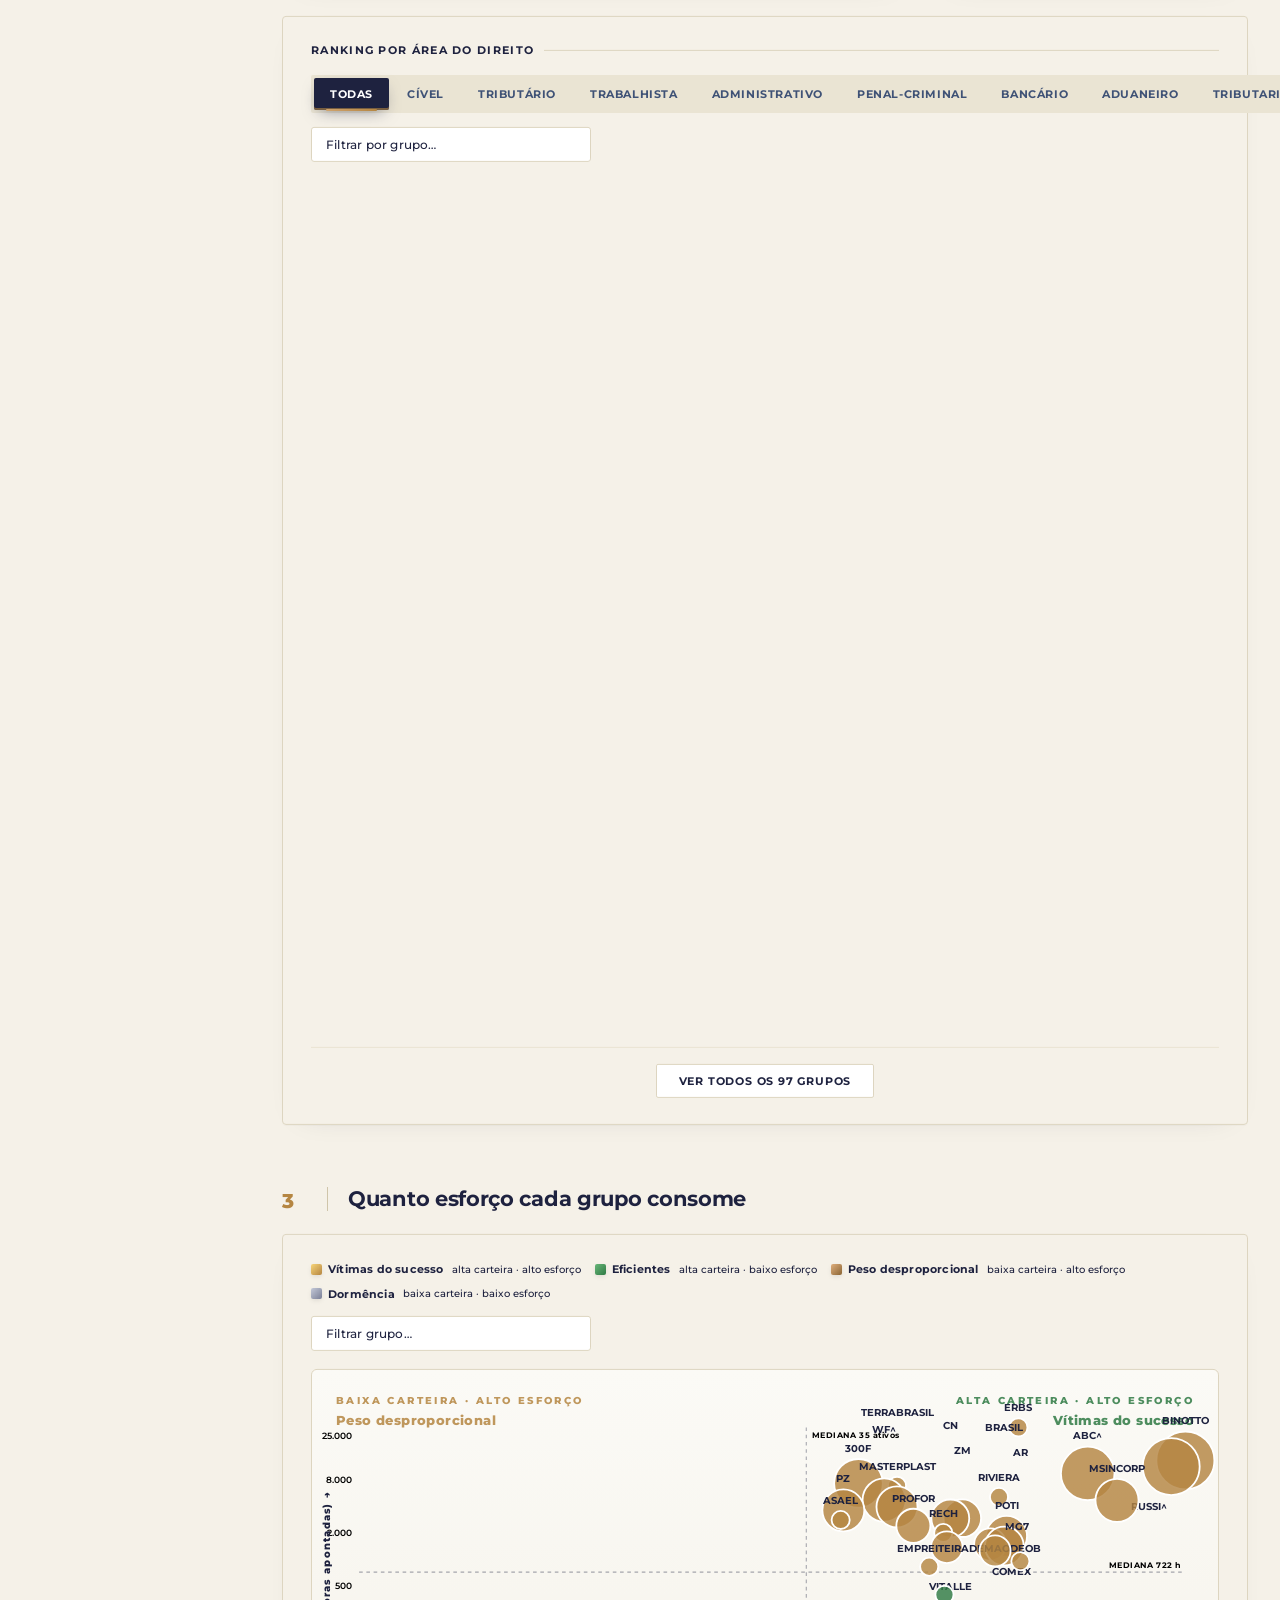
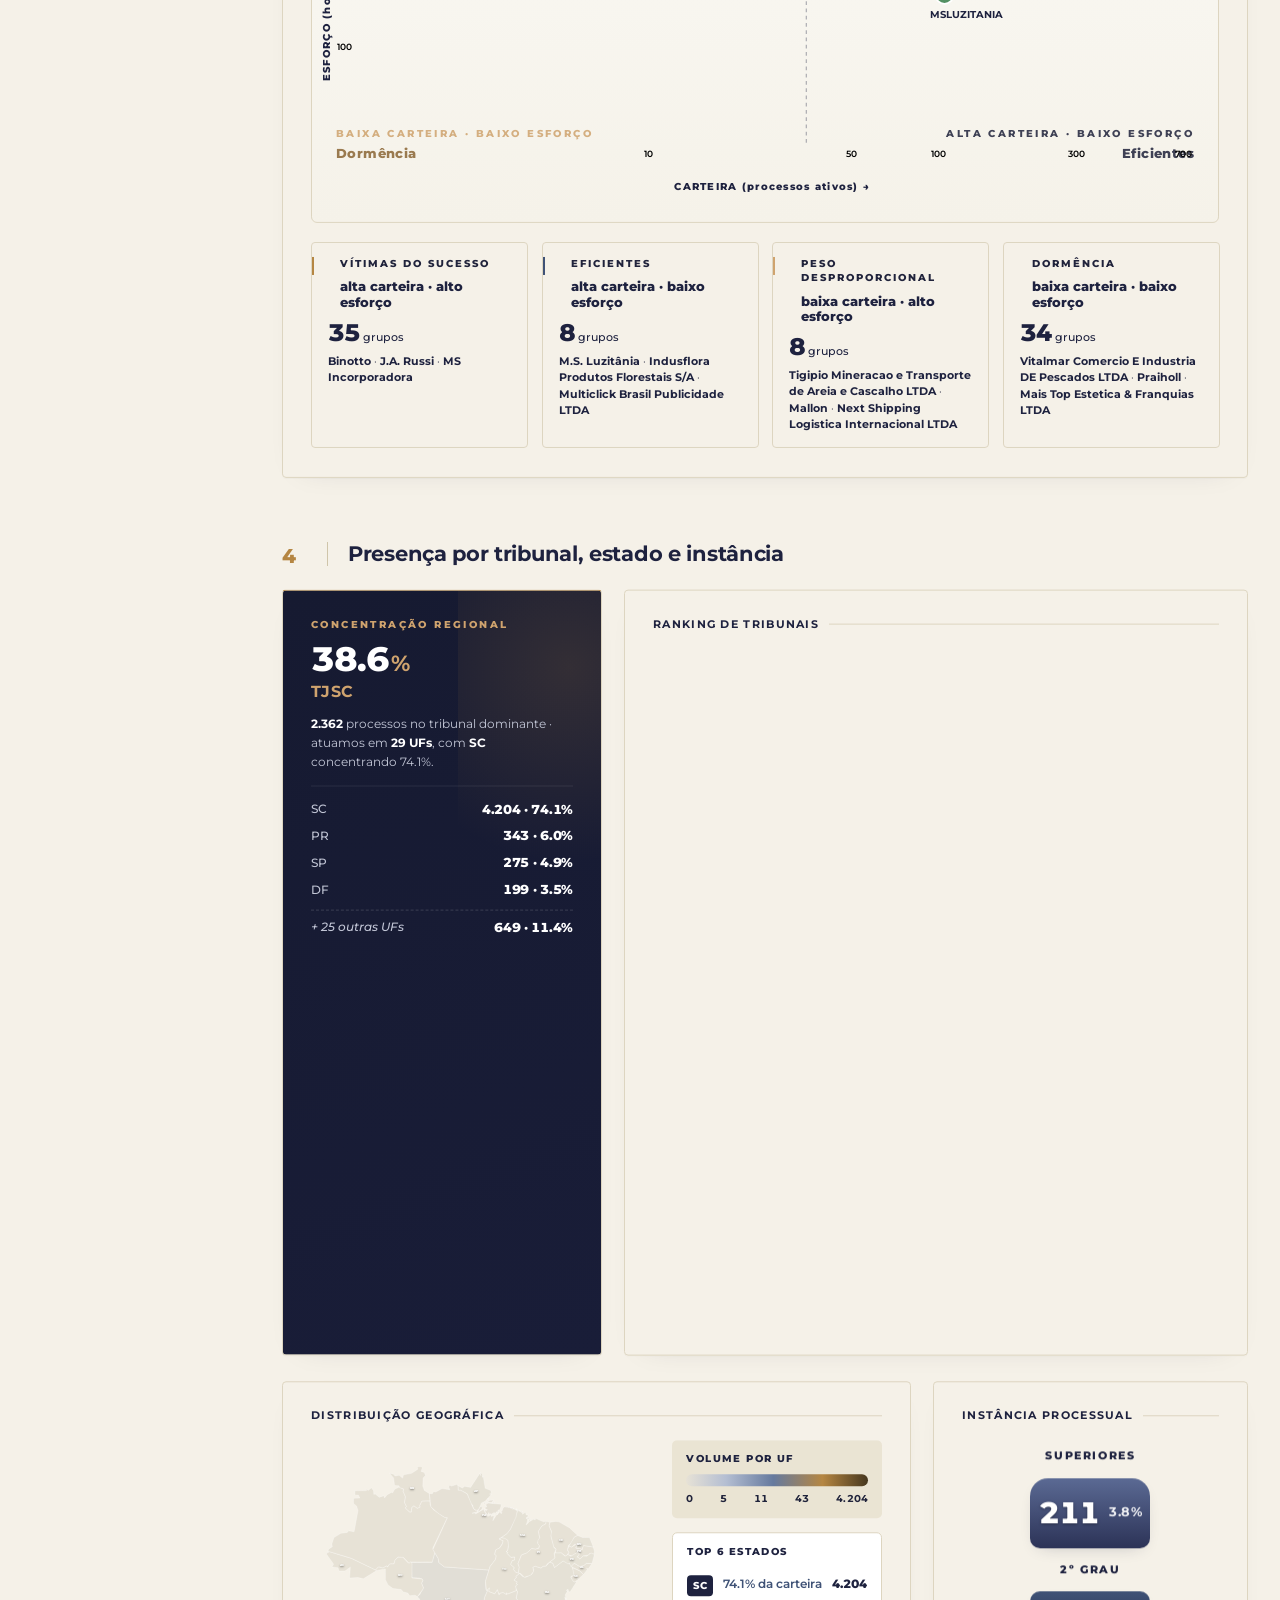
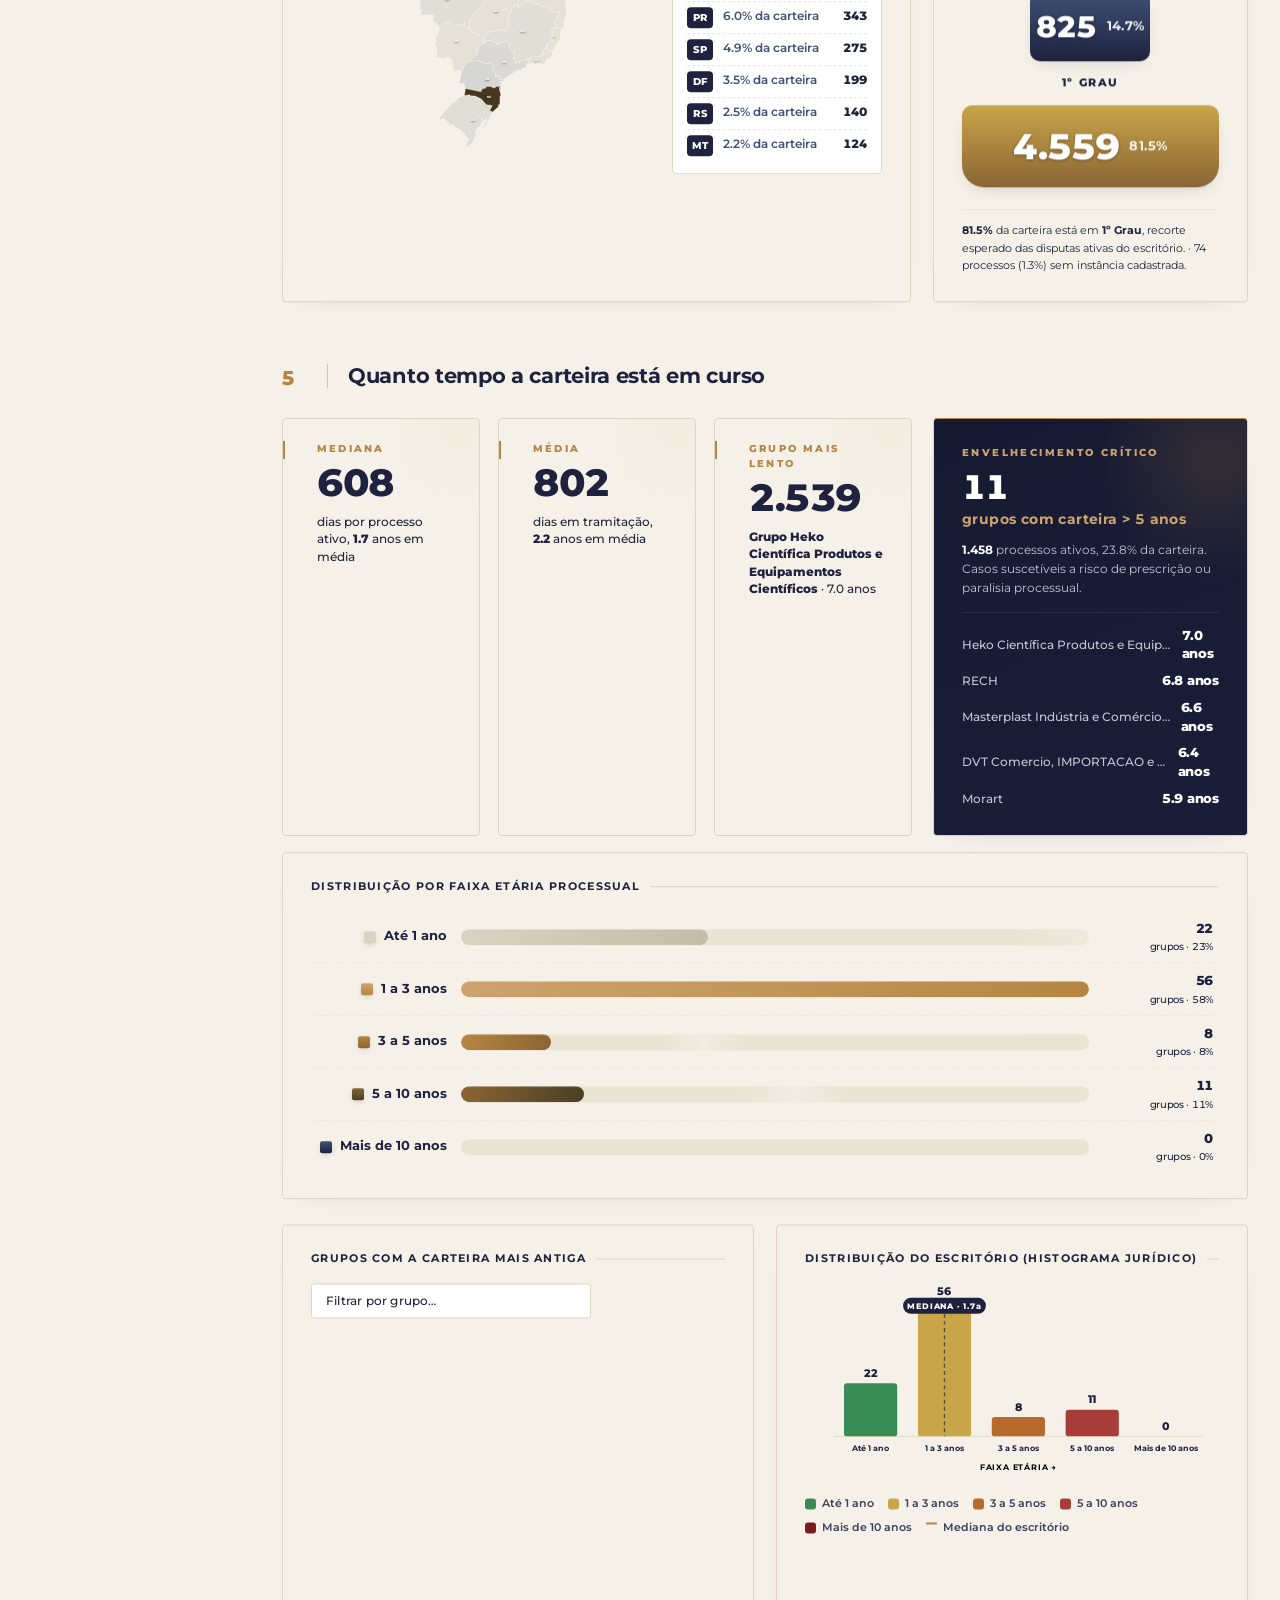
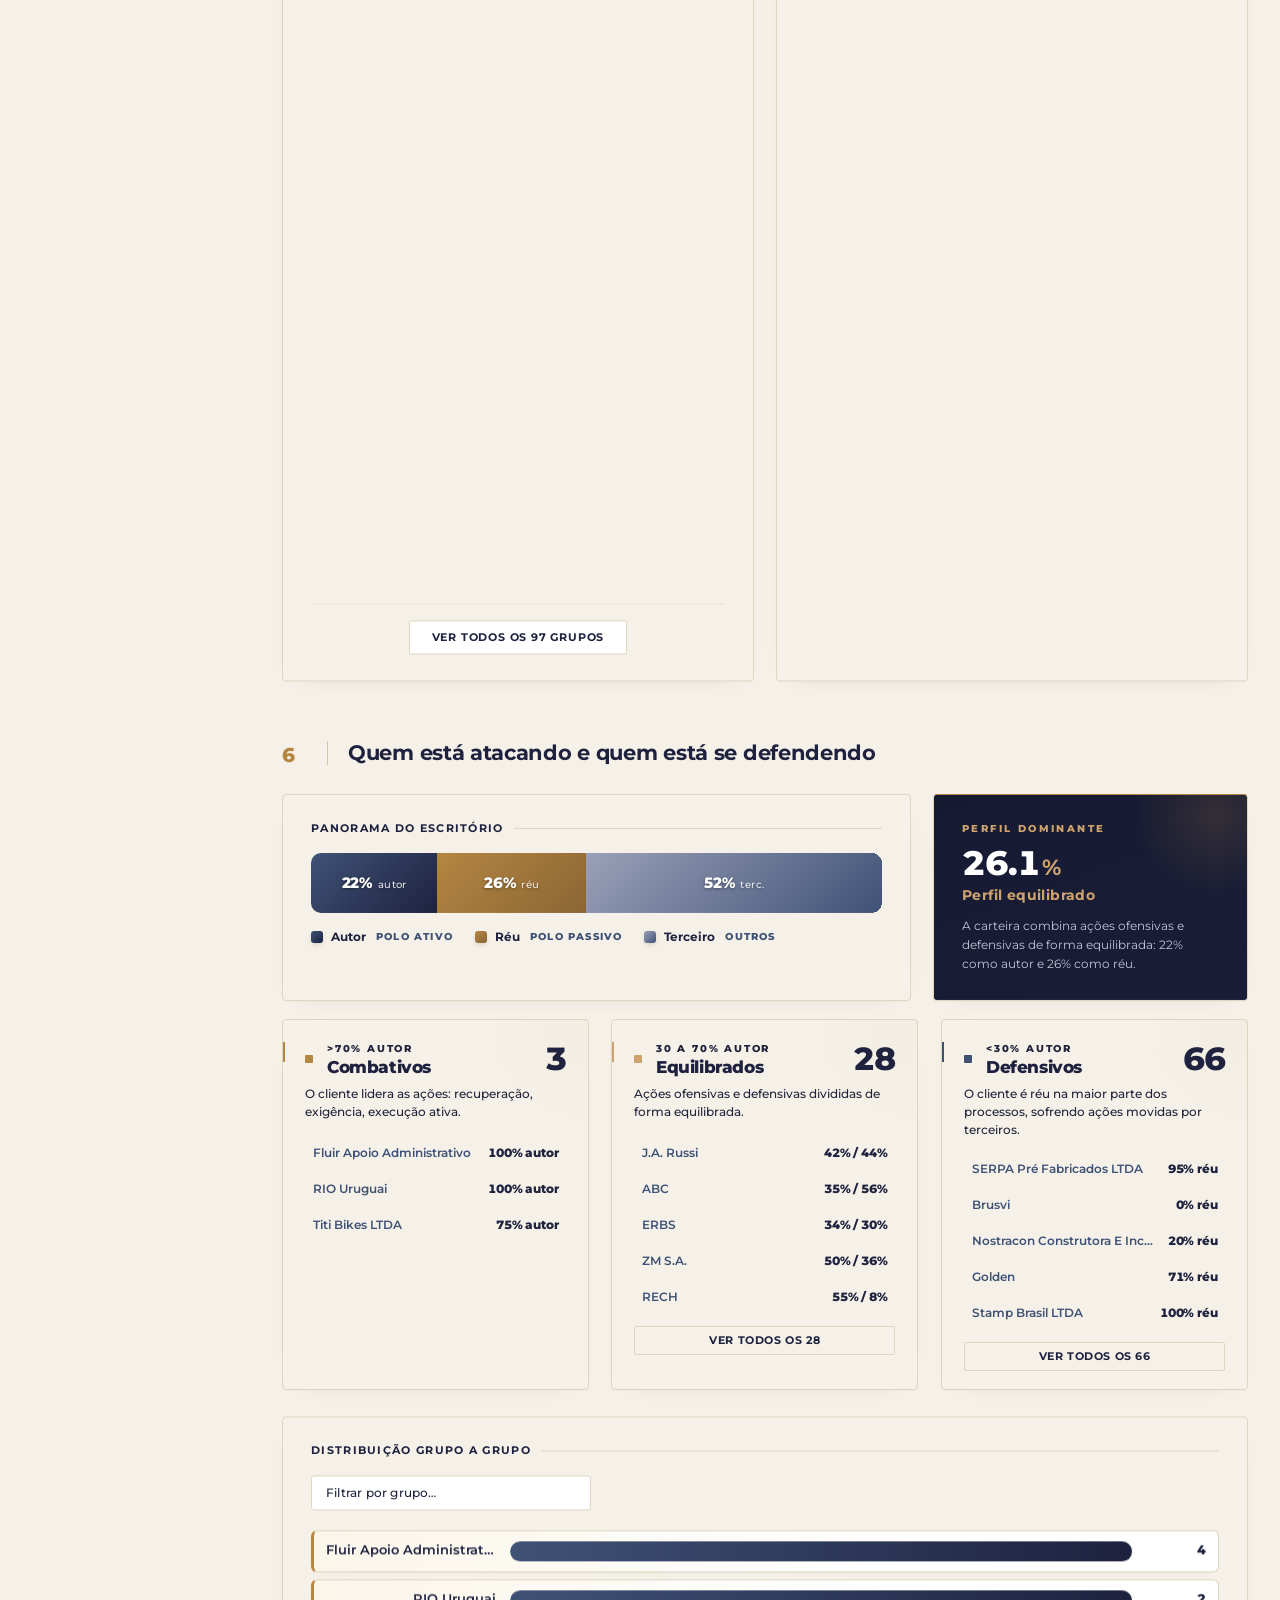
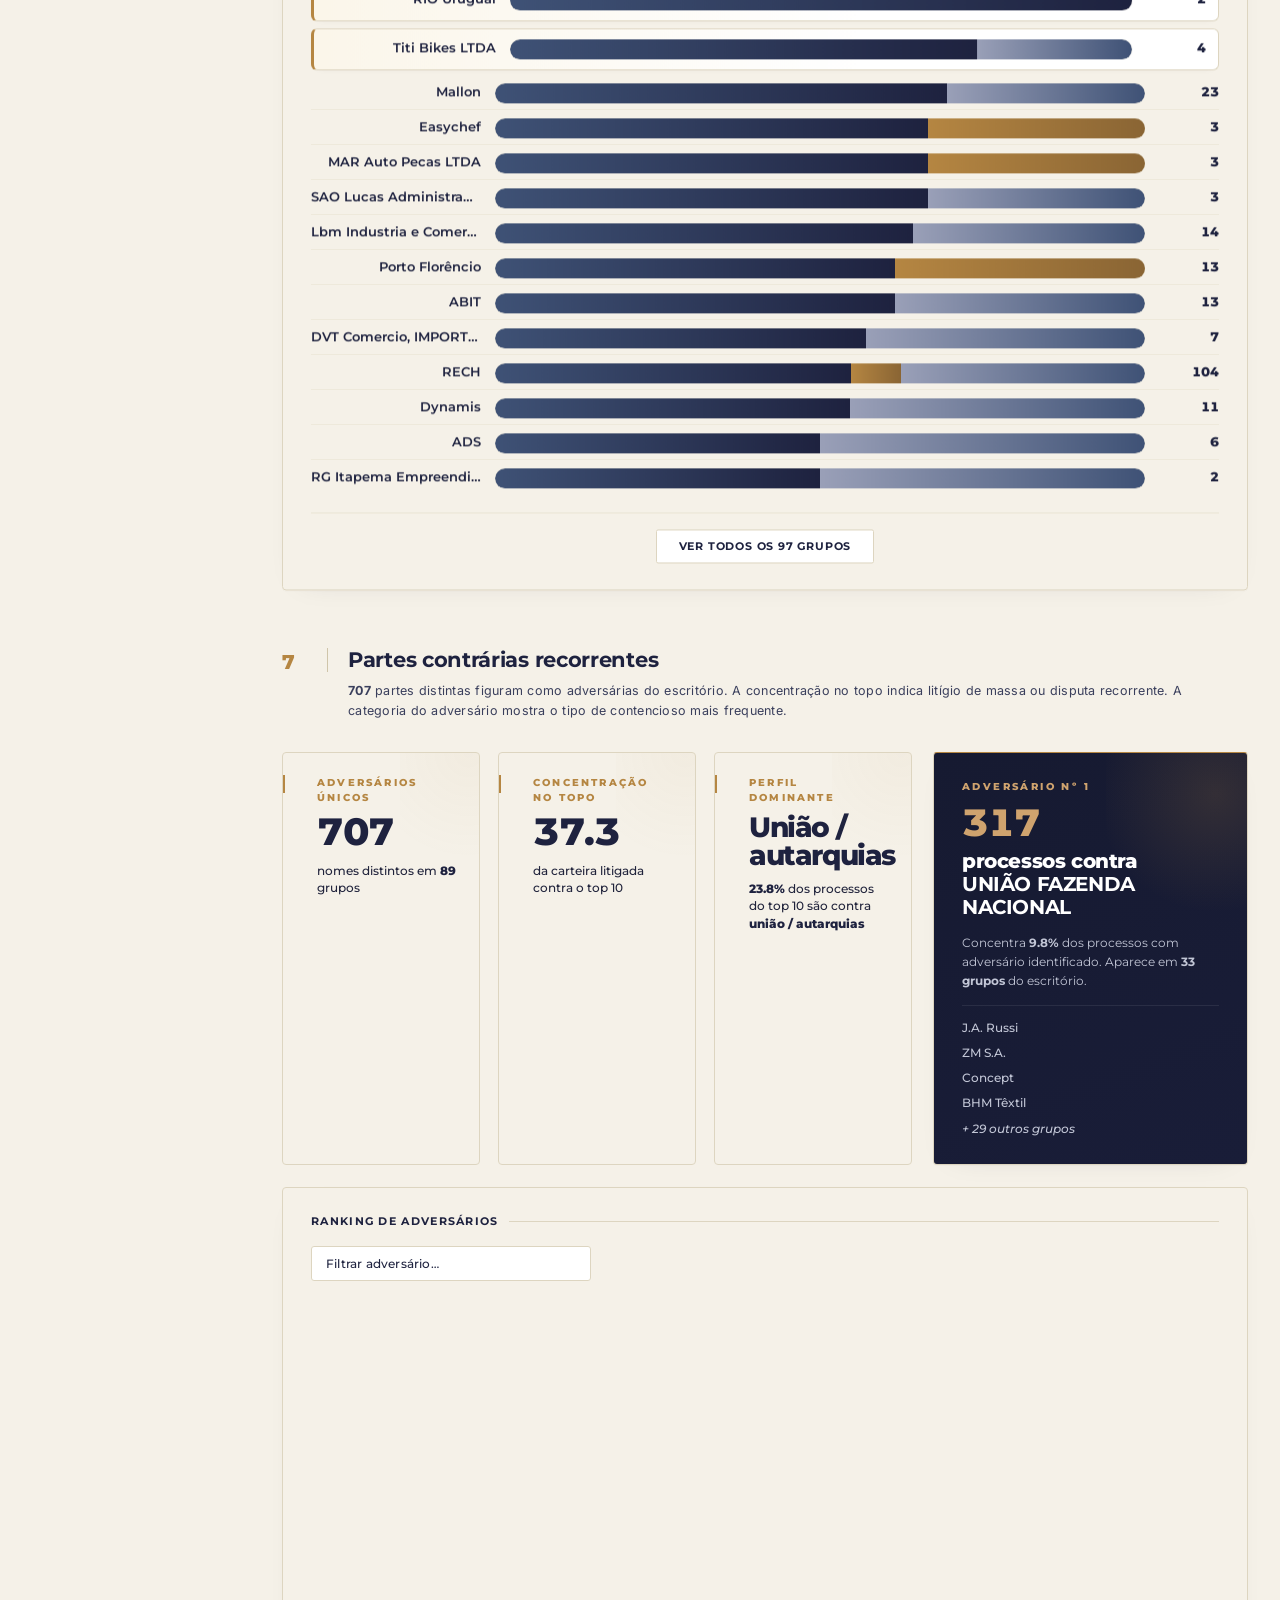
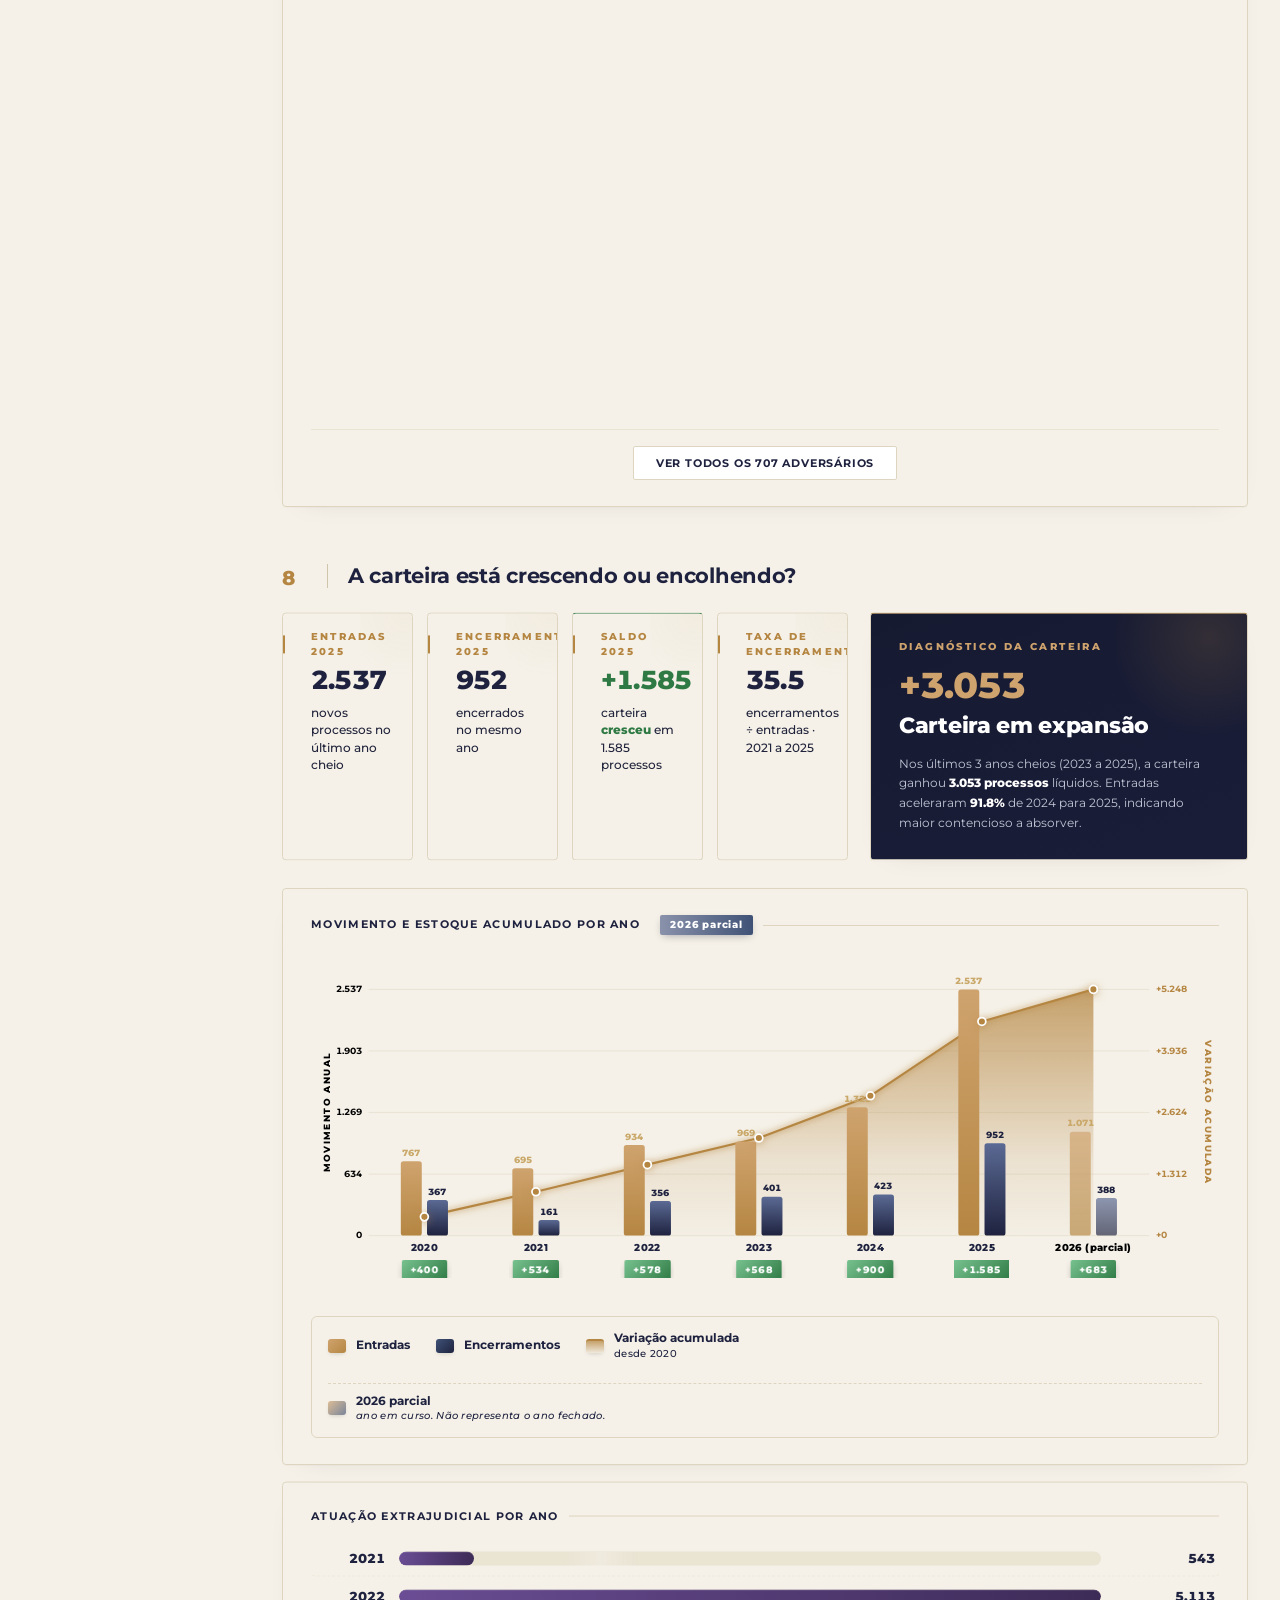
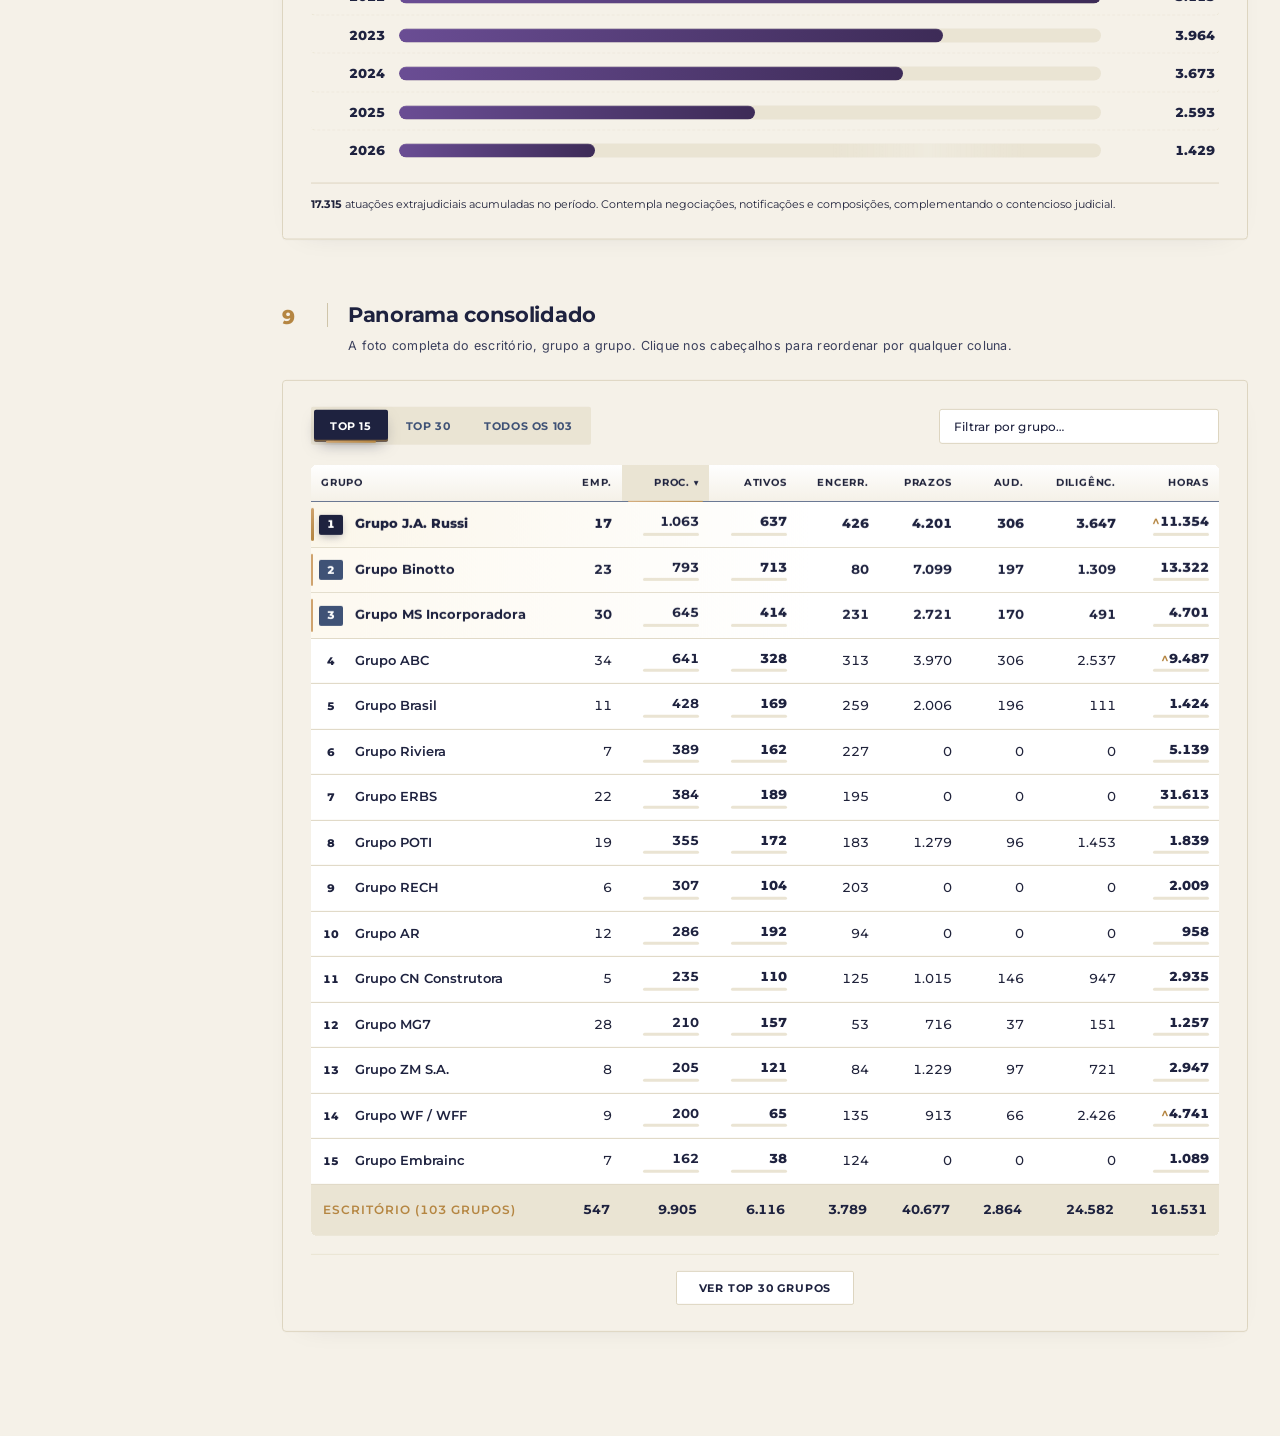
==== commit cfa05e58: "reverte Inter para Montserrat (mantida so em .sec-desc) + cortina 2s com JetBrains Mono Fontes: - Re" ====
--- a/index.html
+++ b/index.html
@@ -6,7 +6,7 @@
 <title>Painel Gerencial · Silva &amp; Silva</title>
 <link rel="preconnect" href="https://fonts.googleapis.com">
 <link rel="preconnect" href="https://fonts.gstatic.com" crossorigin>
-<link href="https://fonts.googleapis.com/css2?family=Montserrat:wght@300;400;500;600;700;800;900&family=Cormorant+Garamond:wght@400;500;600;700&family=Inter:wght@400;500;600;700&display=swap" rel="stylesheet">
+<link href="https://fonts.googleapis.com/css2?family=Montserrat:wght@300;400;500;600;700;800;900&family=Cormorant+Garamond:wght@400;500;600;700&family=Inter:wght@400;500;600;700&family=JetBrains+Mono:wght@400;500;600;700&display=swap" rel="stylesheet">
 <style>
 :root{
   --ink:#20233B; --ink2:#3a3f5c;
@@ -196,8 +196,8 @@
 .curtain-center{position:absolute;left:50%;top:50%;transform:translate(-50%,-50%);z-index:2;text-align:center;display:flex;flex-direction:column;align-items:center;gap:22px;transition:opacity .55s cubic-bezier(.22,1,.36,1)}
 .curtain-logo-wrap{position:relative;overflow:hidden;padding:6px 12px;opacity:0;transform:translateY(6px);animation:curtainLogoIn .9s cubic-bezier(.22,1,.36,1) .15s forwards}
 .curtain-logo{display:block;height:76px;width:auto;filter:brightness(0) invert(1);opacity:.98}
-.curtain-shine{position:absolute;inset:0;background:linear-gradient(105deg,transparent 30%,rgba(255,255,255,.28) 45%,rgba(255,255,255,.55) 50%,rgba(255,255,255,.28) 55%,transparent 70%);transform:translateX(-120%);pointer-events:none;animation:curtainShine 2.6s cubic-bezier(.22,1,.36,1) .55s infinite}
-.curtain-caption{font-family:'Montserrat',sans-serif;font-size:10px;font-weight:800;letter-spacing:4.5px;text-transform:uppercase;color:#fff;opacity:0;animation:curtainCaptionIn .8s cubic-bezier(.22,1,.36,1) .55s forwards}
+.curtain-shine{position:absolute;inset:0;background:linear-gradient(105deg,transparent 30%,rgba(255,255,255,.28) 45%,rgba(255,255,255,.55) 50%,rgba(255,255,255,.28) 55%,transparent 70%);transform:translateX(-120%);pointer-events:none;animation:curtainShine 1.8s cubic-bezier(.22,1,.36,1) .35s infinite}
+.curtain-caption{font-family:'JetBrains Mono',ui-monospace,SFMono-Regular,Menlo,Consolas,monospace;font-size:10.5px;font-weight:500;letter-spacing:3.5px;text-transform:uppercase;color:#fff;opacity:0;animation:curtainCaptionIn .8s cubic-bezier(.22,1,.36,1) .55s forwards}
 .curtain-dots{display:flex;gap:8px;opacity:0;animation:curtainCaptionIn .8s cubic-bezier(.22,1,.36,1) .75s forwards}
 .curtain-dots span{width:6px;height:6px;border-radius:1px;background:var(--gold);box-shadow:0 0 8px rgba(181,134,66,.7);animation:curtainDot 1.2s cubic-bezier(.4,0,.6,1) infinite}
 .curtain-dots span:nth-child(2){animation-delay:.15s}
@@ -342,7 +342,7 @@
 .area-insight .ai-eyebrow{font-size:10px;font-weight:800;letter-spacing:2.4px;text-transform:uppercase;color:var(--gold-soft);margin-bottom:10px;position:relative}
 .area-insight .ai-headline{font-size:38px;font-weight:800;color:#fff;letter-spacing:-1.2px;line-height:1;position:relative;font-variant-numeric:tabular-nums}
 .area-insight .ai-headline .ai-area{display:block;font-size:16px;font-weight:700;color:var(--gold-soft);letter-spacing:.4px;margin-top:8px;text-transform:none}
-.area-insight .ai-sub{font-family:'Inter',system-ui,sans-serif;font-size:12px;color:#c2c6d6;margin-top:14px;line-height:1.7;position:relative;padding-bottom:14px;border-bottom:1px solid rgba(255,255,255,.08);letter-spacing:.02em}
+.area-insight .ai-sub{font-size:12px;color:#c2c6d6;margin-top:14px;line-height:1.6;position:relative;padding-bottom:14px;border-bottom:1px solid rgba(255,255,255,.08)}
 .area-insight .ai-list{margin-top:14px;display:flex;flex-direction:column;gap:8px;position:relative}
 .area-insight .ai-list .ai-item{display:flex;justify-content:space-between;align-items:center;gap:10px;font-size:11.5px}
 .area-insight .ai-list .ai-item .lbl{color:#c2c6d6;font-weight:500;white-space:nowrap;overflow:hidden;text-overflow:ellipsis}
@@ -426,7 +426,7 @@
 .mov-diag .md-eyebrow{font-size:10px;font-weight:800;letter-spacing:2.4px;text-transform:uppercase;color:var(--gold-soft);margin-bottom:10px;position:relative}
 .mov-diag .md-headline{font-size:22px;font-weight:800;color:#fff;letter-spacing:-.3px;line-height:1.2;position:relative}
 .mov-diag .md-headline .md-num{font-size:36px;color:var(--gold-soft);display:block;margin-bottom:6px;font-variant-numeric:tabular-nums;letter-spacing:-1px}
-.mov-diag .md-sub{font-family:'Inter',system-ui,sans-serif;font-size:12px;color:#c2c6d6;margin-top:14px;line-height:1.7;position:relative;letter-spacing:.02em}
+.mov-diag .md-sub{font-size:12px;color:#c2c6d6;margin-top:14px;line-height:1.65;position:relative}
 .mov-diag .md-sub b{color:#fff;font-weight:800}
 
 /* Gráfico principal */
@@ -446,7 +446,7 @@
 .mov-legend .ml-item-note .ml-lbl{color:var(--navy);font-weight:700}
 .mov-legend .ml-item-note .ml-lbl small{color:var(--muted);font-style:italic}
 .mov-legend .ml-lbl{color:var(--navy);font-weight:700;display:flex;flex-direction:column;gap:1px}
-.mov-legend .ml-lbl small{font-family:'Inter',system-ui,sans-serif;font-size:10px;font-weight:400;color:var(--muted);letter-spacing:.015em}
+.mov-legend .ml-lbl small{font-size:9.5px;font-weight:500;color:var(--muted);letter-spacing:.3px}
 
 /* Extrajudicial: barras horizontais coloridas */
 #mov-extra{display:flex;flex-direction:column;gap:2px;margin-top:6px}
@@ -486,7 +486,7 @@
 .partes-lider .pl-eyebrow{font-size:10px;font-weight:800;letter-spacing:2.4px;text-transform:uppercase;color:var(--gold-soft);margin-bottom:10px;position:relative}
 .partes-lider .pl-headline{font-size:20px;font-weight:800;color:#fff;letter-spacing:-.4px;line-height:1.15;position:relative}
 .partes-lider .pl-headline .pl-num{display:block;font-size:38px;font-weight:800;color:var(--gold-soft);letter-spacing:-1.2px;line-height:1;margin-bottom:8px;font-variant-numeric:tabular-nums}
-.partes-lider .pl-sub{font-family:'Inter',system-ui,sans-serif;font-size:12px;color:#c2c6d6;margin-top:14px;line-height:1.7;position:relative;padding-bottom:14px;border-bottom:1px solid rgba(255,255,255,.08);letter-spacing:.02em}
+.partes-lider .pl-sub{font-size:12px;color:#c2c6d6;margin-top:14px;line-height:1.6;position:relative;padding-bottom:14px;border-bottom:1px solid rgba(255,255,255,.08)}
 .partes-lider .pl-list{margin-top:14px;display:flex;flex-direction:column;gap:8px;position:relative}
 .partes-lider .pl-item{display:flex;justify-content:space-between;align-items:center;gap:10px;font-size:11.5px}
 .partes-lider .pl-item .lbl{color:#c2c6d6;font-weight:500;white-space:nowrap;overflow:hidden;text-overflow:ellipsis}
@@ -548,7 +548,7 @@
 .polo-dom .pd-eyebrow{font-size:10px;font-weight:800;letter-spacing:2.4px;text-transform:uppercase;color:var(--gold-soft);margin-bottom:10px;position:relative}
 .polo-dom .pd-headline{font-size:34px;font-weight:800;color:#fff;letter-spacing:-1px;line-height:1;position:relative;font-variant-numeric:tabular-nums}
 .polo-dom .pd-headline .pd-lbl{display:block;font-size:14px;font-weight:700;color:var(--gold-soft);letter-spacing:.4px;margin-top:8px}
-.polo-dom .pd-sub{font-family:'Inter',system-ui,sans-serif;font-size:12px;color:#c2c6d6;margin-top:14px;line-height:1.7;position:relative;letter-spacing:.02em}
+.polo-dom .pd-sub{font-size:12px;color:#c2c6d6;margin-top:14px;line-height:1.6;position:relative}
 .polo-dom .pd-sub b{color:#fff;font-weight:800}
 
 /* 3 Pilhas colapsáveis */
@@ -571,7 +571,7 @@
 .pc-name{font-size:17px;font-weight:800;color:var(--navy);letter-spacing:-.4px;line-height:1;margin-top:3px}
 .pc-num{font-size:32px;font-weight:800;color:var(--navy);letter-spacing:-1px;font-variant-numeric:tabular-nums;line-height:1}
 .pc-num small{font-size:11px;color:var(--muted);font-weight:500;letter-spacing:0;margin-left:3px}
-.pc-desc{font-family:'Inter',system-ui,sans-serif;font-size:12px;color:var(--muted);font-weight:400;line-height:1.7;margin-bottom:14px;min-height:38px;letter-spacing:.015em}
+.pc-desc{font-size:11.5px;color:var(--muted);font-weight:500;line-height:1.55;margin-bottom:14px;min-height:38px}
 .pc-list{display:flex;flex-direction:column;gap:6px;overflow:hidden;transition:max-height .5s cubic-bezier(.22,1,.36,1)}
 .pc-list-row{display:grid;grid-template-columns:1fr auto;align-items:center;gap:10px;padding:6px 8px;border-radius:4px;font-size:12px;transition:background .18s,padding .18s;animation:pcRowIn .4s cubic-bezier(.22,1,.36,1) forwards;opacity:0;transform:translateY(4px)}
 .pc-list-row:nth-child(1){animation-delay:.05s}
@@ -614,7 +614,7 @@
 .tk-card .tk-num{font-size:38px;font-weight:800;color:var(--navy);letter-spacing:-1.4px;line-height:1;font-variant-numeric:tabular-nums;position:relative;padding-left:12px}
 .tk-card .tk-desc{padding-left:12px}
 .tk-card .tk-num small{font-size:14px;color:var(--muted);font-weight:600;letter-spacing:0;margin-left:2px}
-.tk-card .tk-desc{font-family:'Inter',system-ui,sans-serif;margin-top:12px;font-size:12px;color:var(--muted);font-weight:400;line-height:1.6;position:relative;letter-spacing:.015em}
+.tk-card .tk-desc{margin-top:12px;font-size:11.5px;color:var(--muted);font-weight:500;line-height:1.5;position:relative}
 .tk-card .tk-desc b{color:var(--navy);font-weight:800}
 
 /* Card 'Envelhecimento crítico' (navy dourado, mesma família do card Especialização) */
@@ -623,7 +623,7 @@
 .tempo-crit .tc-eyebrow{font-size:10px;font-weight:800;letter-spacing:2.4px;text-transform:uppercase;color:var(--gold-soft);margin-bottom:10px;position:relative}
 .tempo-crit .tc-headline{font-size:34px;font-weight:800;color:#fff;letter-spacing:-1px;line-height:1;position:relative;font-variant-numeric:tabular-nums}
 .tempo-crit .tc-headline .tc-lbl{display:block;font-size:14px;font-weight:700;color:var(--gold-soft);letter-spacing:.4px;margin-top:8px}
-.tempo-crit .tc-sub{font-family:'Inter',system-ui,sans-serif;font-size:12px;color:#c2c6d6;margin-top:14px;line-height:1.7;position:relative;padding-bottom:14px;border-bottom:1px solid rgba(255,255,255,.08);letter-spacing:.02em}
+.tempo-crit .tc-sub{font-size:12px;color:#c2c6d6;margin-top:14px;line-height:1.6;position:relative;padding-bottom:14px;border-bottom:1px solid rgba(255,255,255,.08)}
 .tempo-crit .tc-list{margin-top:14px;display:flex;flex-direction:column;gap:8px;position:relative}
 .tempo-crit .tc-item{display:flex;justify-content:space-between;align-items:center;gap:10px;font-size:11.5px}
 .tempo-crit .tc-item .lbl{color:#c2c6d6;font-weight:500;white-space:nowrap;overflow:hidden;text-overflow:ellipsis}
@@ -674,7 +674,7 @@
 .foro-conc .fc-eyebrow{font-size:10px;font-weight:800;letter-spacing:2.4px;text-transform:uppercase;color:var(--gold-soft);margin-bottom:10px;position:relative}
 .foro-conc .fc-headline{font-size:34px;font-weight:800;color:#fff;letter-spacing:-1px;line-height:1;position:relative;font-variant-numeric:tabular-nums}
 .foro-conc .fc-headline .fc-lbl{display:block;font-size:16px;font-weight:700;color:var(--gold-soft);letter-spacing:.4px;margin-top:8px}
-.foro-conc .fc-sub{font-family:'Inter',system-ui,sans-serif;font-size:12px;color:#c2c6d6;margin-top:14px;line-height:1.7;position:relative;padding-bottom:14px;border-bottom:1px solid rgba(255,255,255,.08);letter-spacing:.02em}
+.foro-conc .fc-sub{font-size:12px;color:#c2c6d6;margin-top:14px;line-height:1.6;position:relative;padding-bottom:14px;border-bottom:1px solid rgba(255,255,255,.08)}
 .foro-conc .fc-list{margin-top:14px;display:flex;flex-direction:column;gap:8px;position:relative}
 .foro-conc .fc-item{display:flex;justify-content:space-between;align-items:center;gap:10px;font-size:11.5px}
 .foro-conc .fc-item .lbl{color:#c2c6d6;font-weight:500;white-space:nowrap;overflow:hidden;text-overflow:ellipsis}
@@ -721,7 +721,7 @@
 .pir-camada:last-child .pir-val{font-size:36px}
 .pir-pct{font-size:12.5px;font-weight:700;color:rgba(255,255,255,.9);margin-left:10px;letter-spacing:.4px}
 @keyframes pirIn{to{opacity:1;transform:none}}
-.foro-inst-note{font-family:'Inter',system-ui,sans-serif;margin-top:14px;font-size:11.5px;color:var(--muted);line-height:1.7;padding-top:12px;border-top:1px solid var(--paper2);letter-spacing:.015em}
+.foro-inst-note{margin-top:14px;font-size:11px;color:var(--muted);line-height:1.6;padding-top:12px;border-top:1px solid var(--paper2)}
 .foro-inst-note b{color:var(--navy)}
 
 /* ============ Matriz 2×2 (Eficiência) ============ */
@@ -781,11 +781,11 @@
 .eff-sum-card .esc-title{font-size:12.5px;font-weight:800;color:var(--navy);line-height:1.25;margin-bottom:10px;padding-left:12px}
 .eff-sum-card .esc-num{font-size:24px;font-weight:800;color:var(--navy);letter-spacing:-.8px;font-variant-numeric:tabular-nums;line-height:1}
 .eff-sum-card .esc-num small{font-size:11px;color:var(--muted);font-weight:500;letter-spacing:0}
-.eff-sum-card .esc-list{font-family:'Inter',system-ui,sans-serif;margin-top:8px;font-size:11.5px;color:var(--muted2);line-height:1.7;letter-spacing:.015em}
+.eff-sum-card .esc-list{margin-top:8px;font-size:11px;color:var(--muted2);line-height:1.5}
 .eff-sum-card .esc-list b{color:var(--navy)}
 @media(max-width:980px){.eff-summary{grid-template-columns:1fr 1fr}.eff-stage{padding:18px 18px 42px;min-height:380px}}
 /* ============ Scatter (legado, mantido caso outra secao use) ============ */
-.scatter-note{font-family:'Inter',system-ui,sans-serif;font-size:11.5px;color:var(--muted);margin-top:14px;font-weight:400;line-height:1.7;padding-top:12px;border-top:1px solid var(--line);letter-spacing:.015em}
+.scatter-note{font-size:11px;color:var(--muted);margin-top:14px;font-weight:400;line-height:1.6;padding-top:12px;border-top:1px solid var(--line)}
 .dot{cursor:pointer;transition:.2s}
 .dot:hover{filter:brightness(1.08)}
 .dot-lbl{font-size:9.5px;font-weight:700;fill:var(--navy);pointer-events:none;font-family:'Montserrat',sans-serif;letter-spacing:.3px}
@@ -1663,13 +1663,13 @@
 function abrirCortina(){
   const cur = document.getElementById('curtain');
   if(!cur) return;
-  // Beat mínimo para mostrar a logo e o brilho antes de abrir.
-  // Como agora carregamos do embed instantaneamente, esse tempo é só para a experiência de abertura.
+  // Espera institucional de 2s para dar tempo da diretoria ver a marca, o brilho dourado
+  // atravessar a logo e a caption estabilizar.
   setTimeout(()=>{
     cur.classList.add('open');
     document.body.classList.remove('loading');
     setTimeout(()=>cur.classList.add('done'), 1400);
-  }, 550);
+  }, 2000);
 }
 function inicializarCurtainLogo(){
   const heroLogo = document.querySelector('.hero-logo');
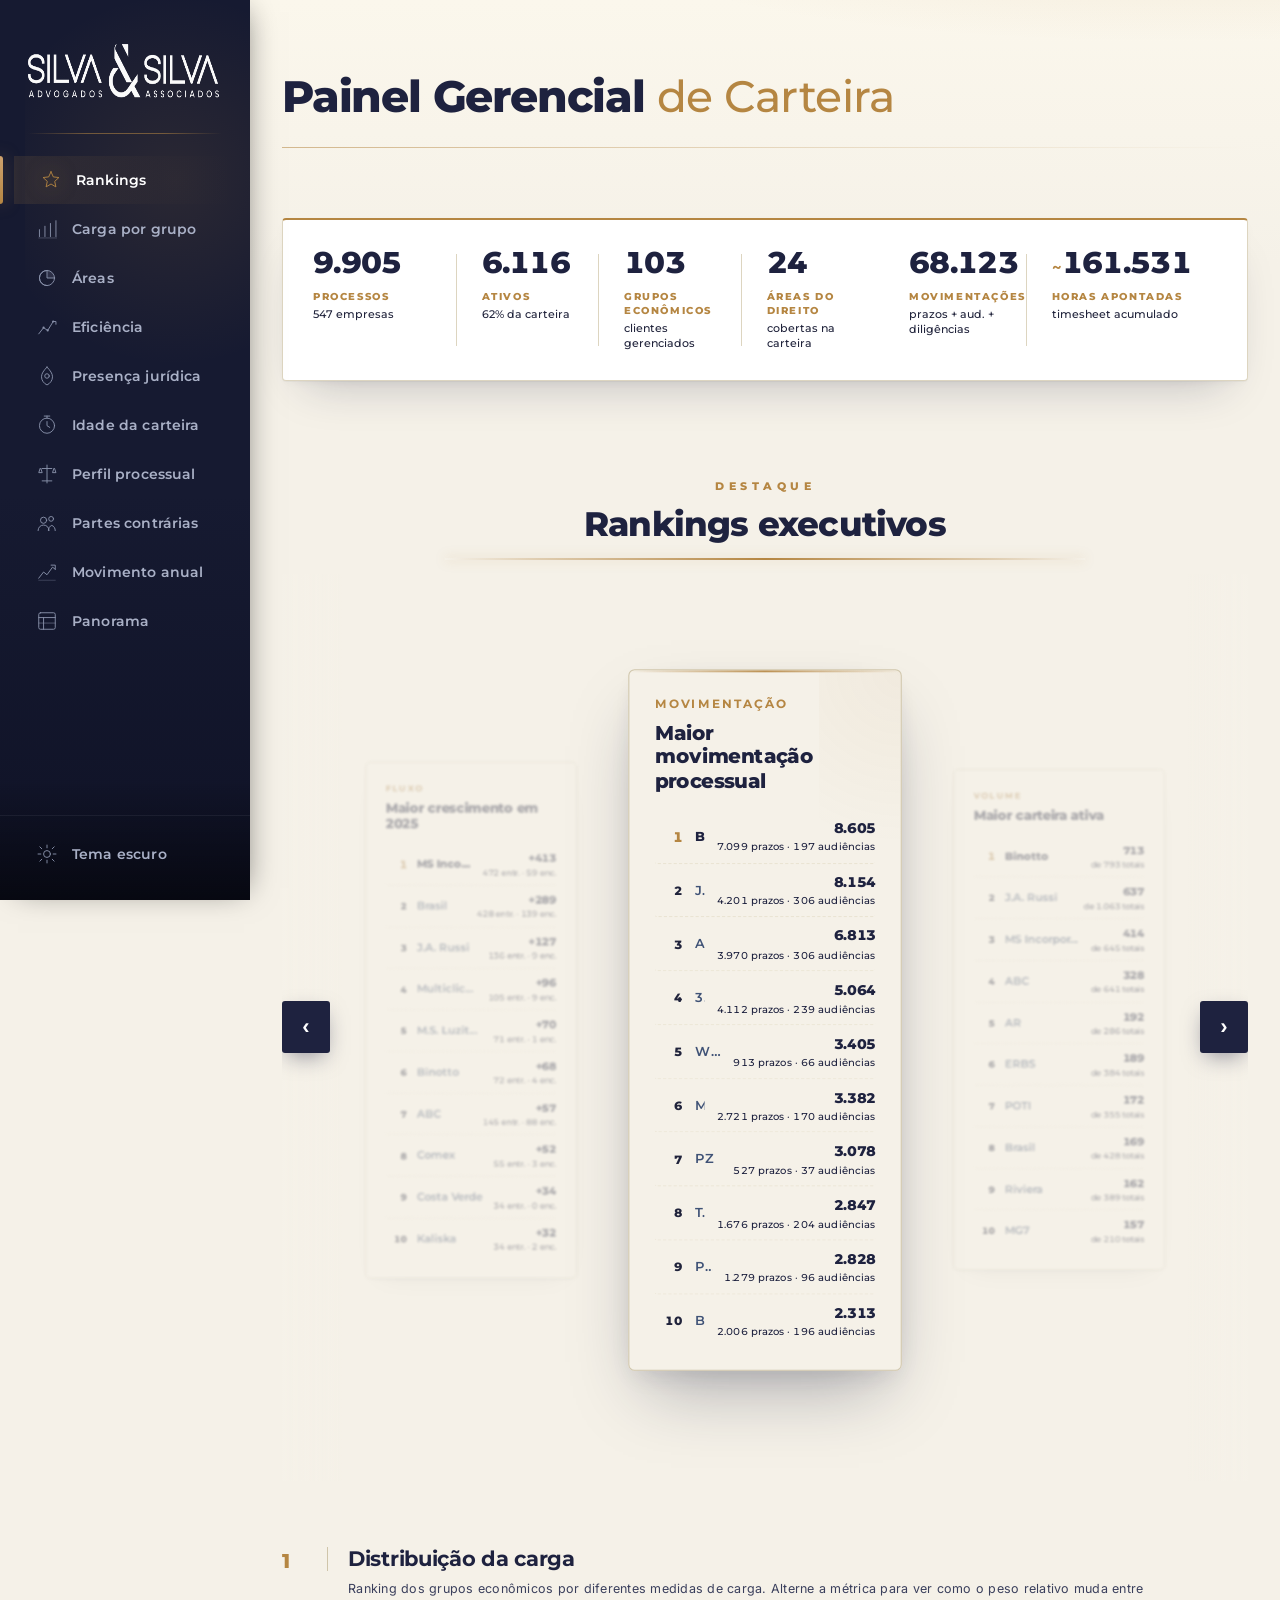
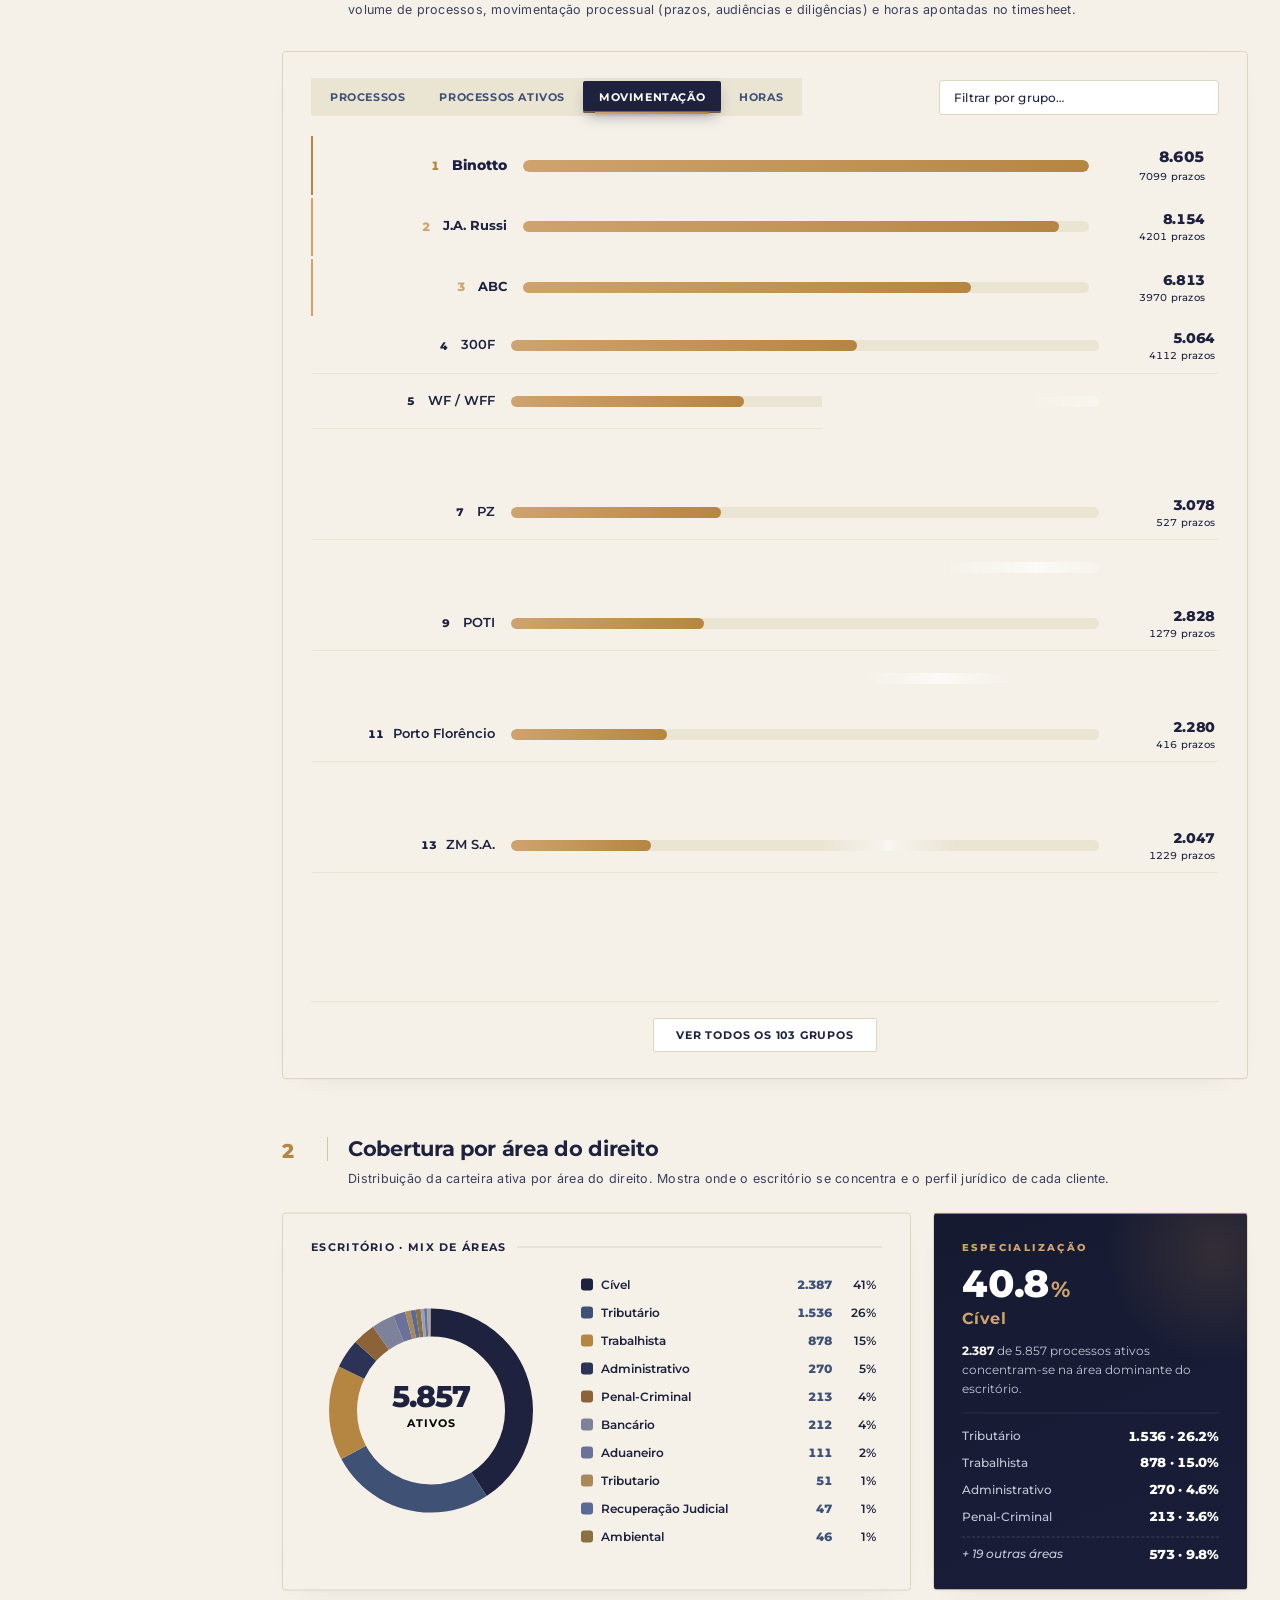
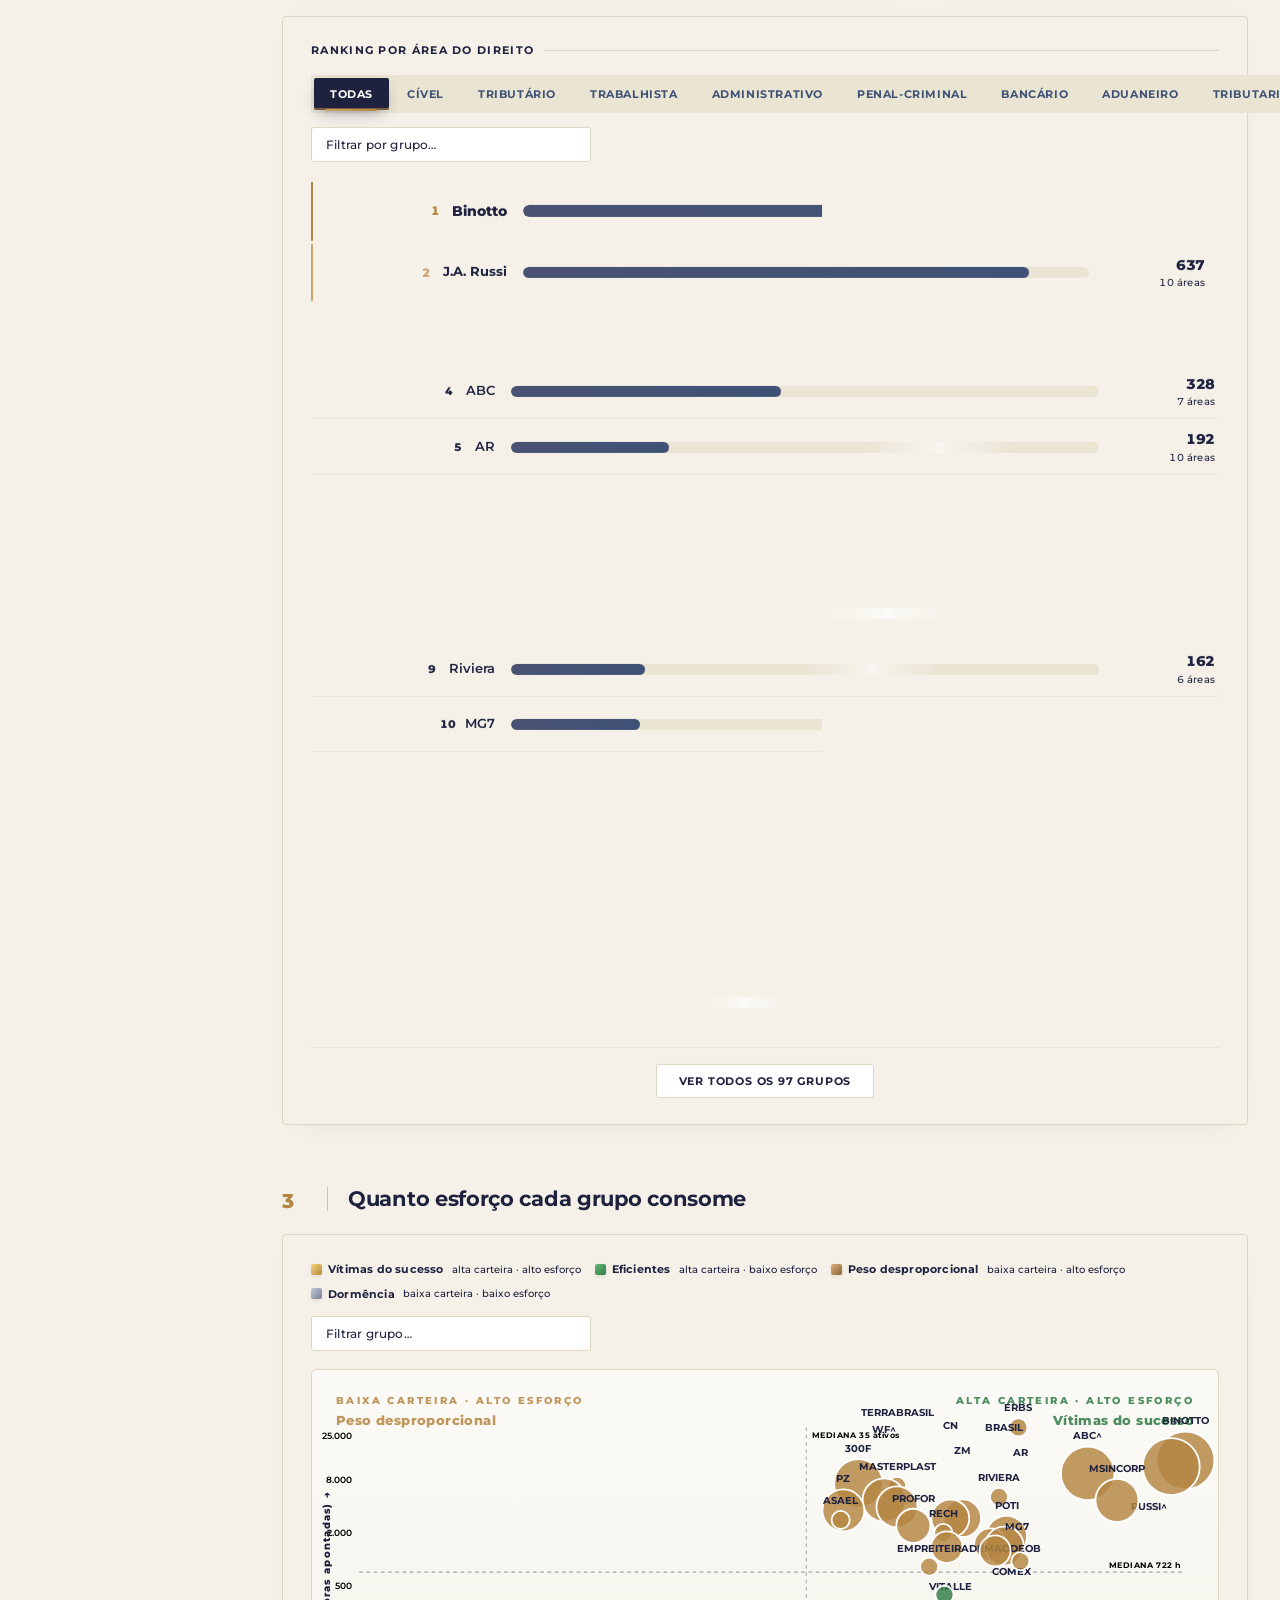
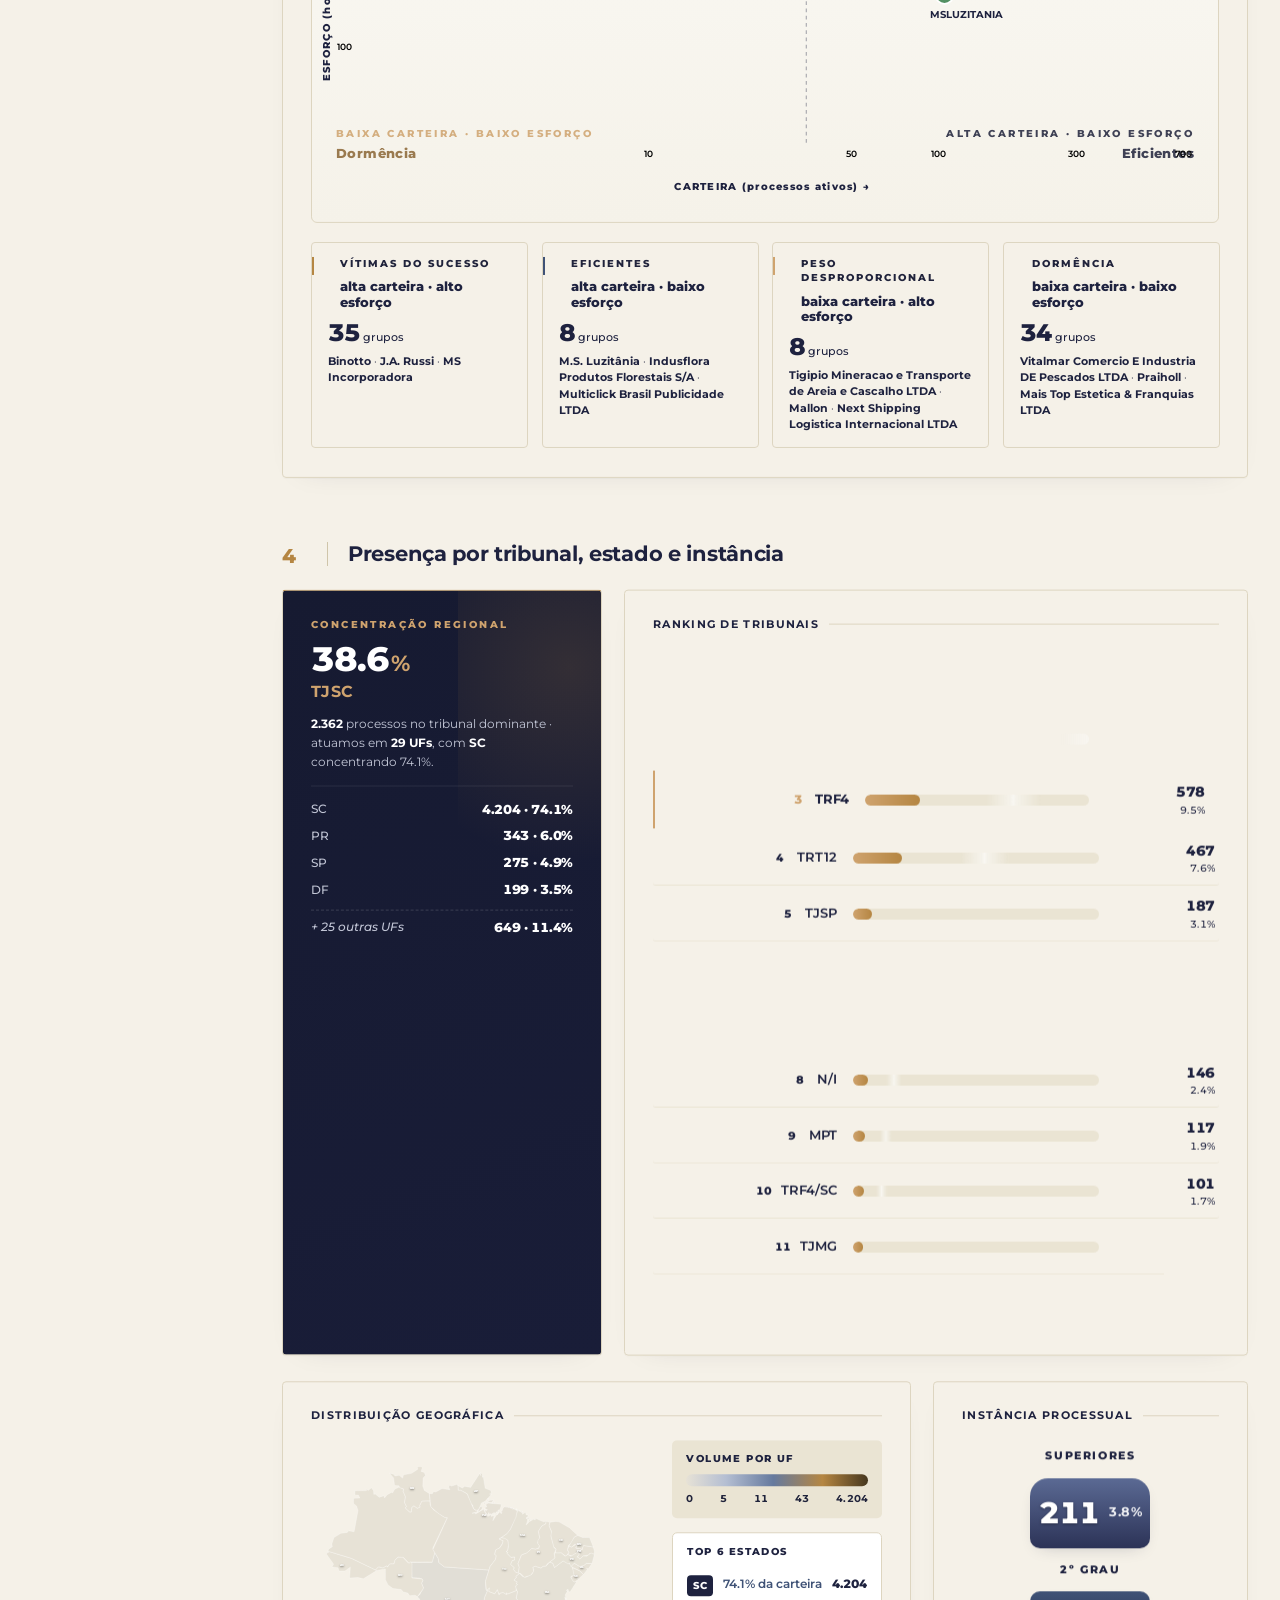
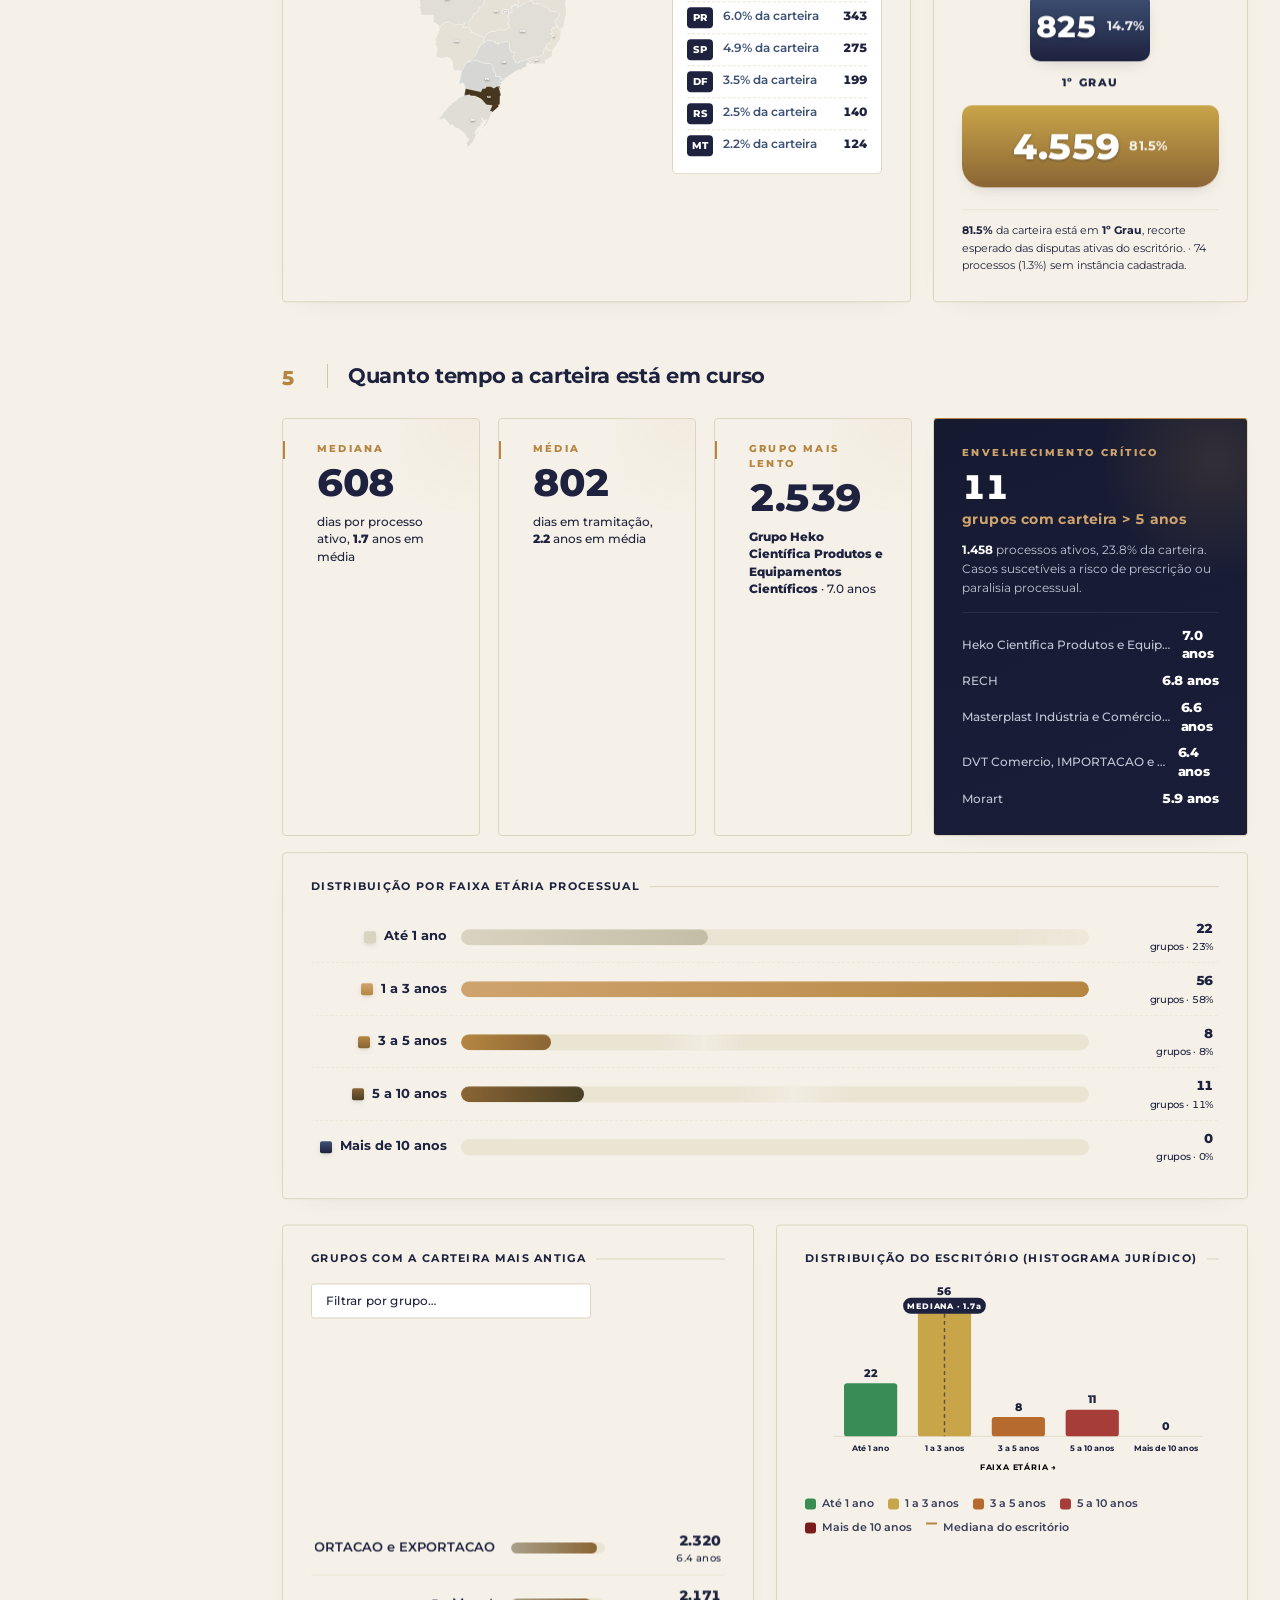
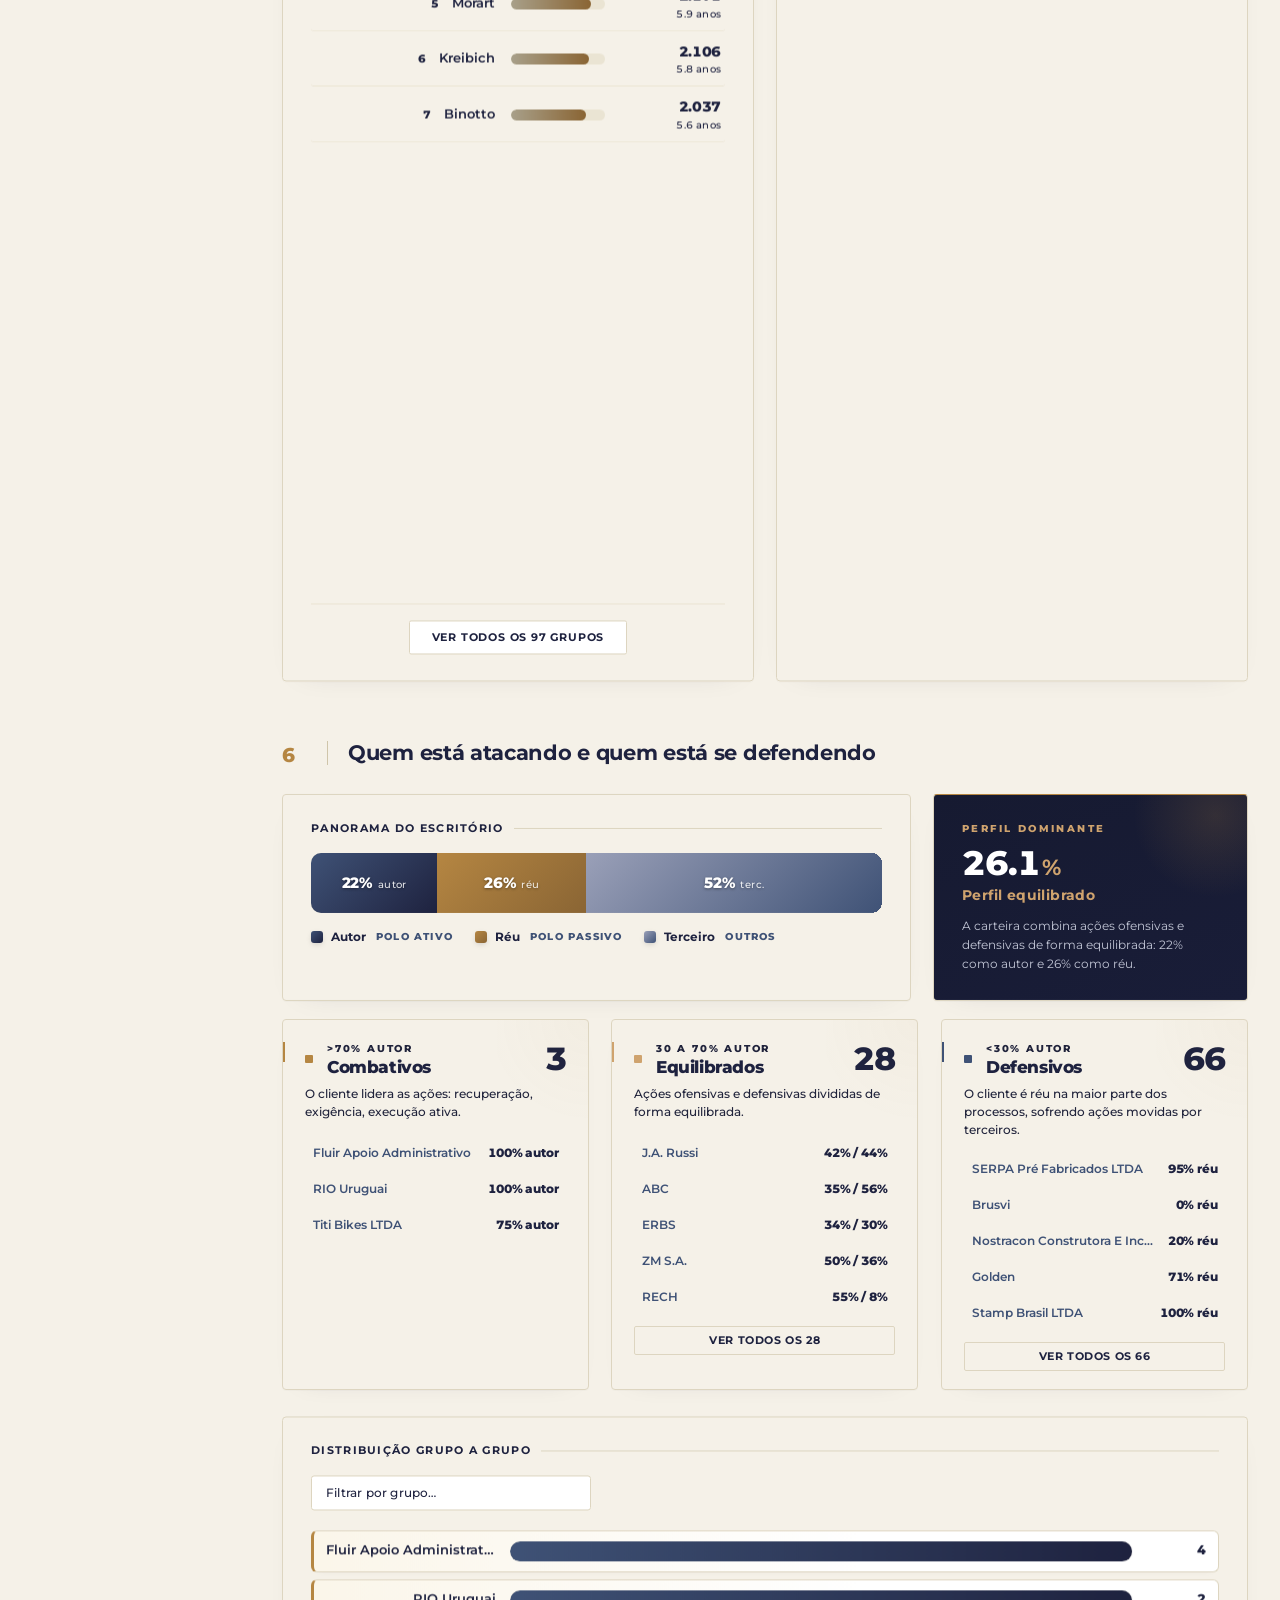
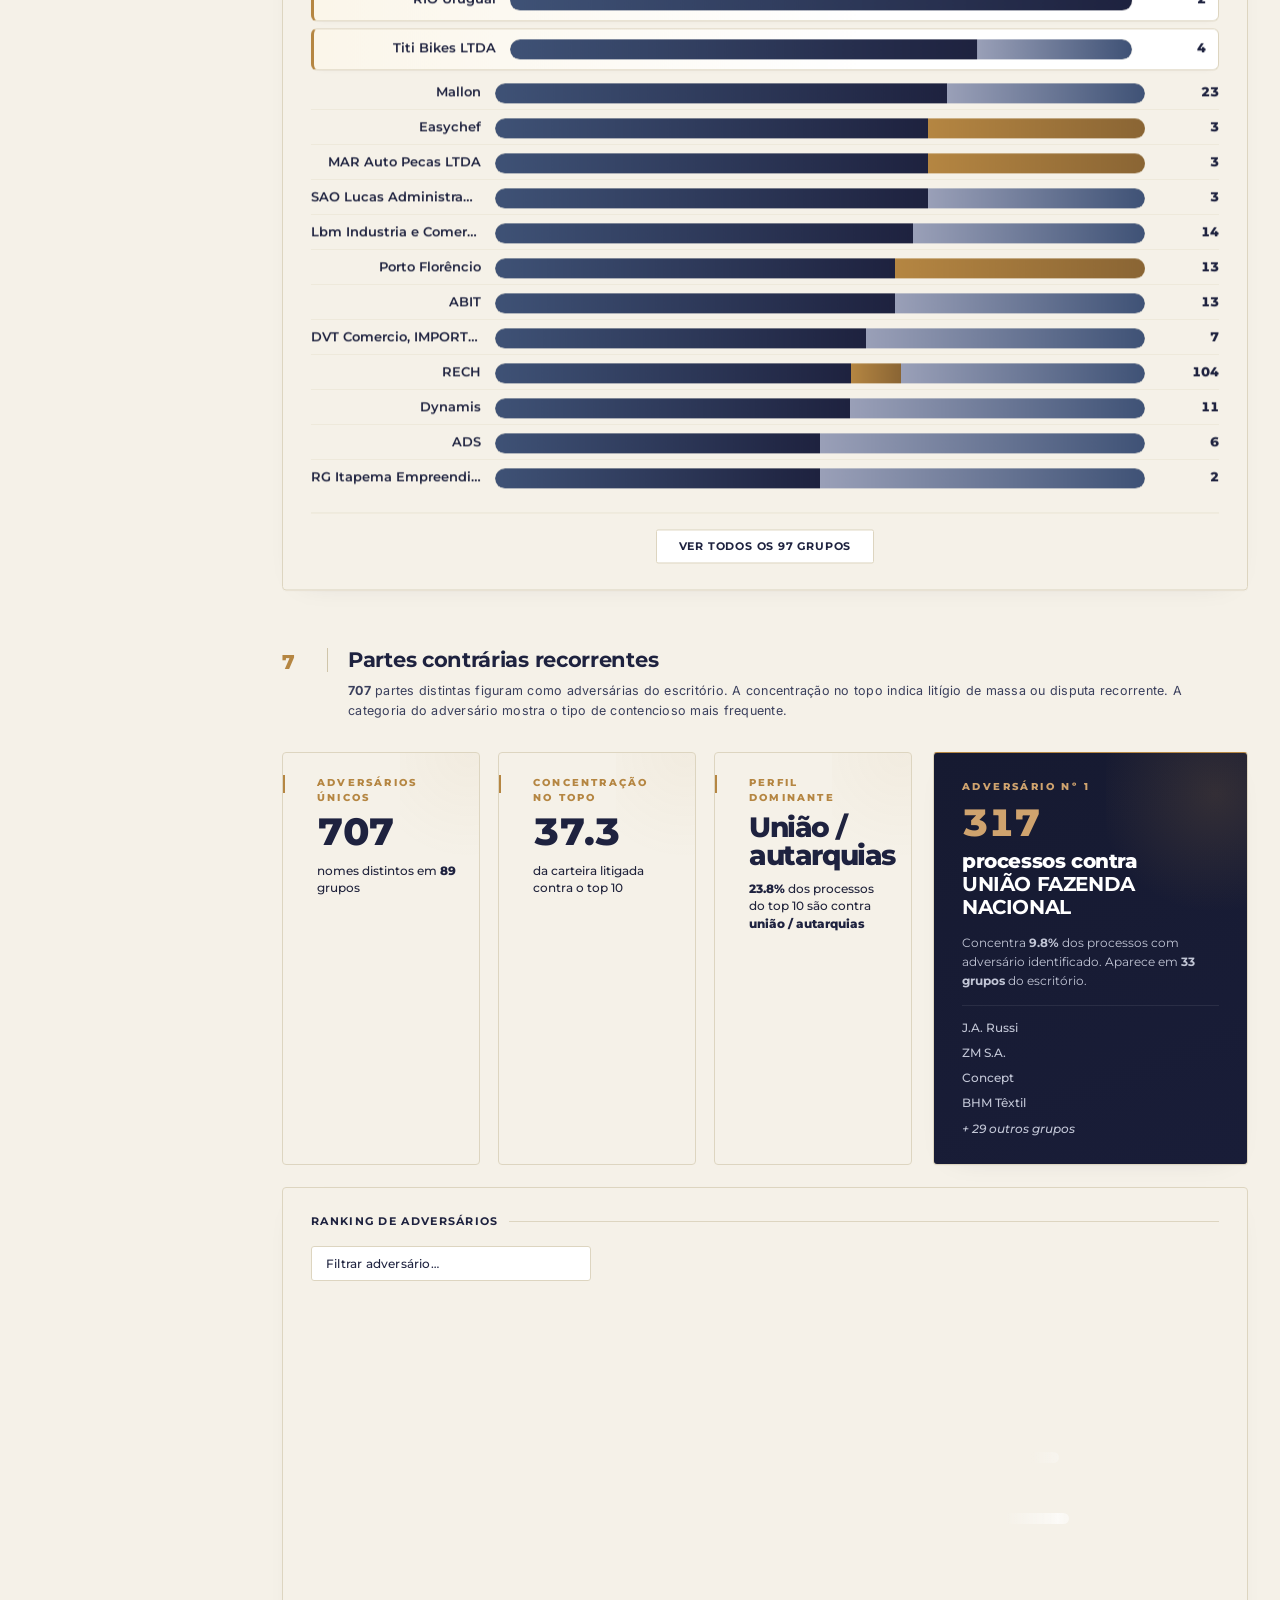
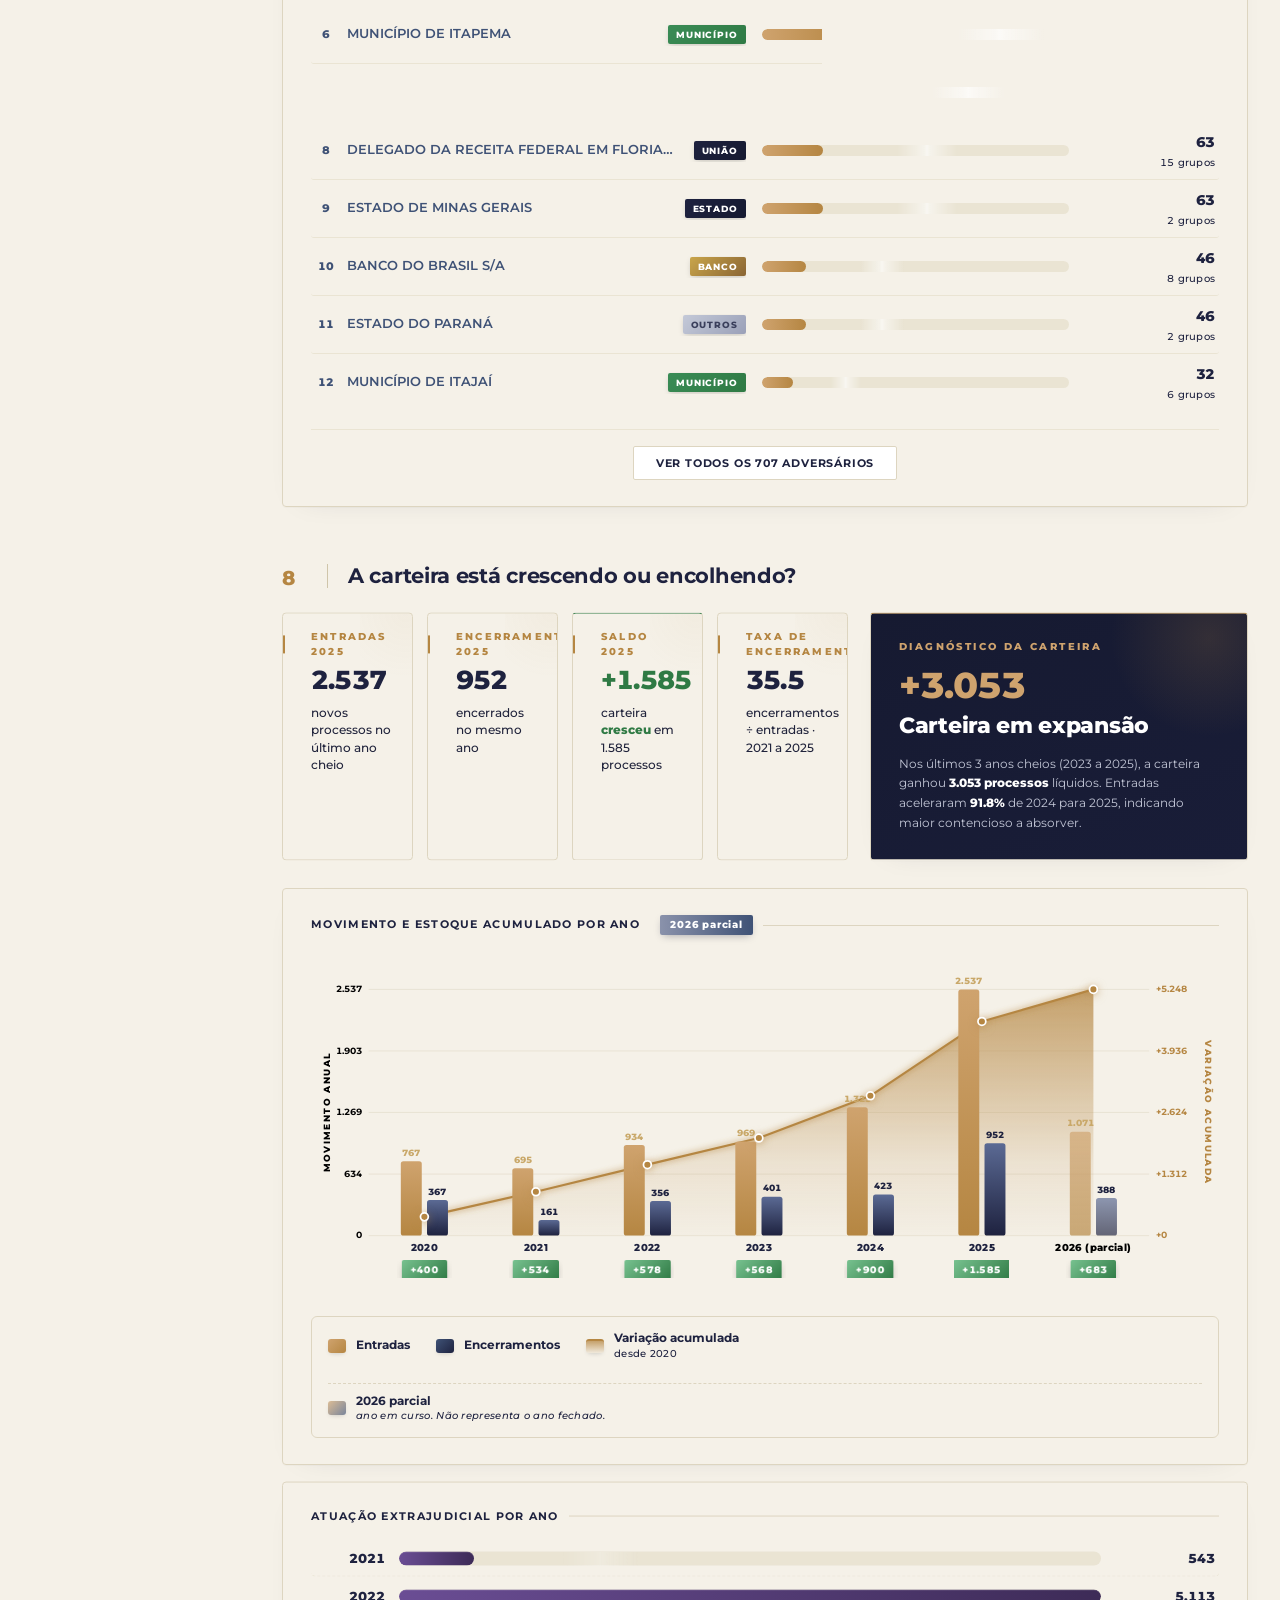
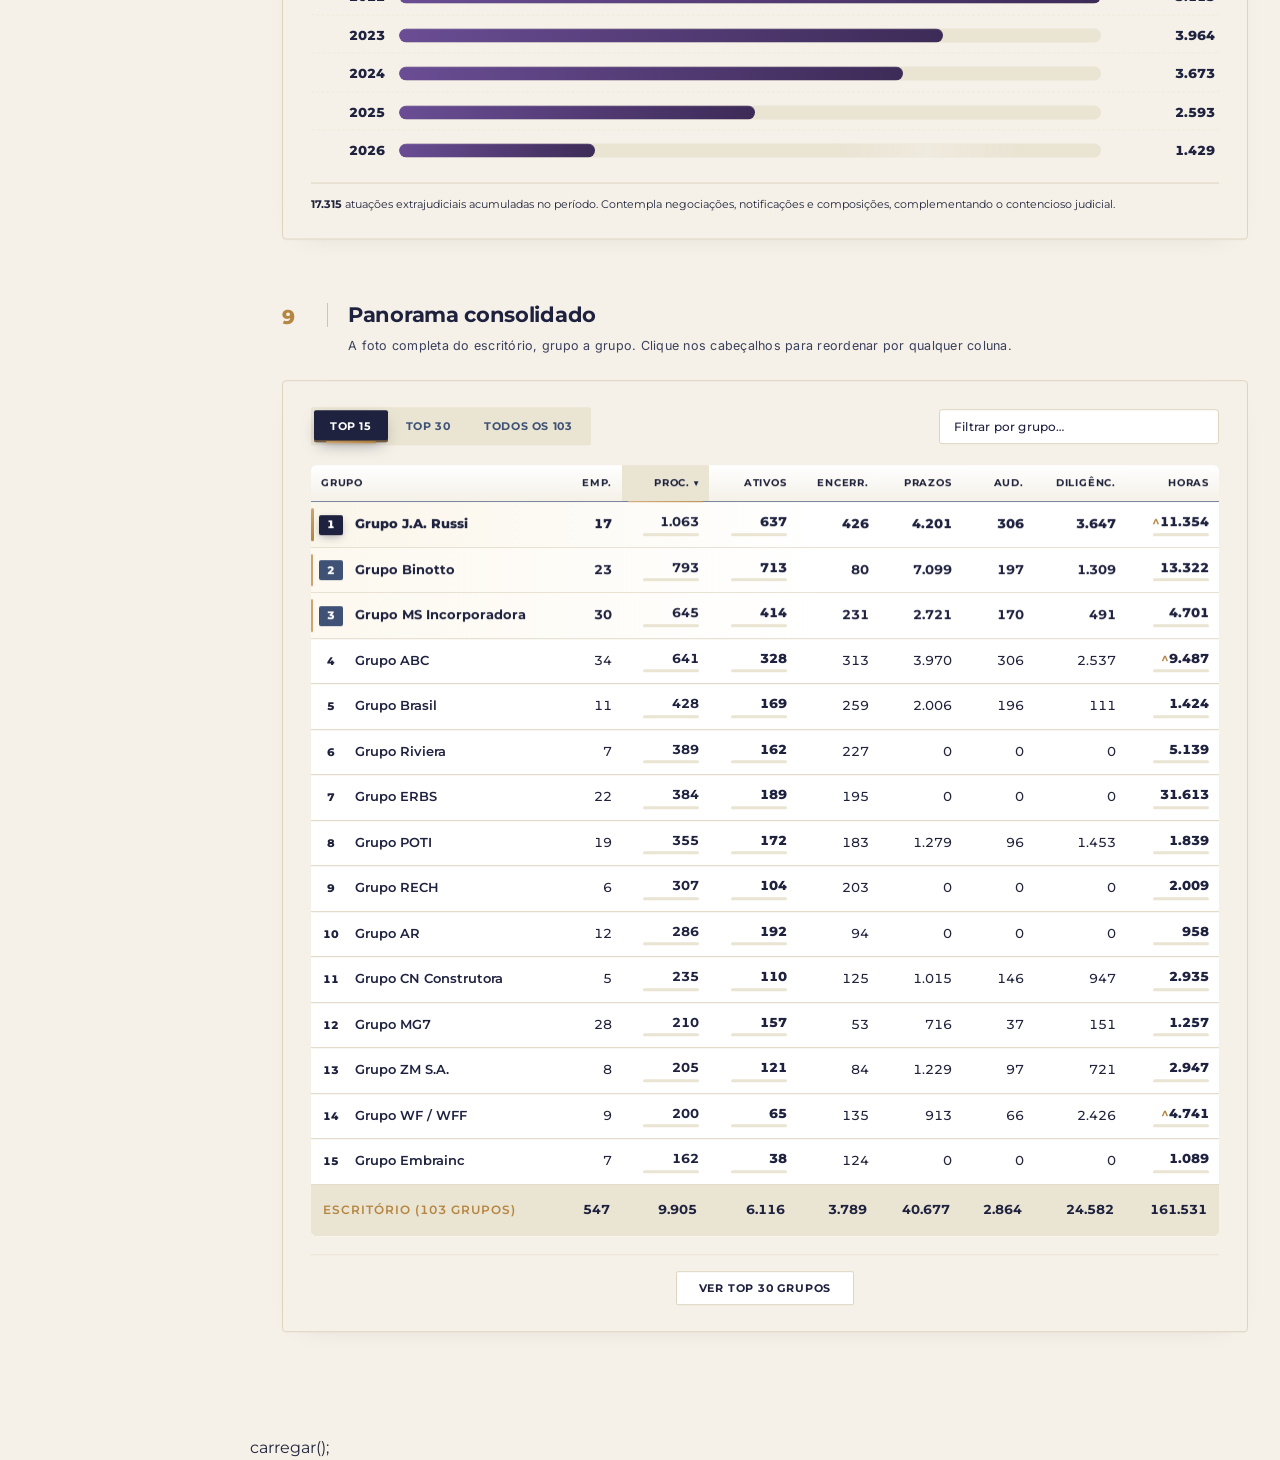
==== commit 2ce18535: "refactor: organiza fontes em src/, adiciona build.py e docs Reorganizacao interna do repositorio par" ====
--- a/index.html
+++ b/index.html
@@ -8,6 +8,7 @@
 <link rel="preconnect" href="https://fonts.gstatic.com" crossorigin>
 <link href="https://fonts.googleapis.com/css2?family=Montserrat:wght@300;400;500;600;700;800;900&family=Cormorant+Garamond:wght@400;500;600;700&family=Inter:wght@400;500;600;700&family=JetBrains+Mono:wght@400;500;600;700&display=swap" rel="stylesheet">
 <style>
+/* ---- main.css ---- */
 :root{
   --ink:#20233B; --ink2:#3a3f5c;
   --navy:#1E223F; --navy-deep:#161A31; --navy2:#3F5276; --navy3:#4a5273;
@@ -985,8 +986,10 @@
   .sec-head{gap:14px}.roman{font-size:24px;min-width:38px;padding-right:12px}
   .sec-titles h2{font-size:23px}
 }
+
 </style>
-</head>
+
+</style>
 <body class="has-sidenav loading">
 
 <!-- Cortina de loading -->
@@ -1529,9 +1532,10 @@
   </svg>
   <span class="bt-label">Topo</span>
 </button>
-
-<script id="dados-embed">window.DADOS_EMBED={"manifest":{"ordem":["russi","wf","zm","cn","concept","profor","bhm","integra","porto","abc","serpa","brusvi","abit","cost","gfi","morart","mtop","ads","easychef","kaliska","latex","lsc","sabores","dynamis","jorcelina","primor","asael","chady","rech","embra","golden","feltz","mallo","3rs","brasil","kreibich","poti","pz","comex","msincorp","ar","yany","mg7","platao","praiholl","erbs","binotto","riviera","msluzitania","anjos","c2","cescon","dvt","fluir","heko","indusflora","inoven","jta","labellamafia","masterplast","multiclick","rgitapema","sx","tajiri","terrabrasil","vitalle","yesica","yorburger","ampempreendimentoslo","encoreempreendimento","laticiniosmondailtda","riouruguai","stamp","300f","zatto","bkr","marcosmarceloberakha","distribuidorapachavi","brunaguerracarnielbl","darlandiasdacosta","imexinvestimentosltd","dionesmarcos","joseantoniogalizione","etrzionconstrutoraei","marautopecasltda","crbvazconsultoriaimo","alumbraholdingltda","mandiratransportesel","empreiteirademaodeob","vitalmarcomercioeind","massolindustriaecome","piantemodasltda","saolucasadministrado","hanksoriginalburguer","titibikesltda","phytogeneticltda","estopackembalagenslt","nostraconconstrutora","obaobarestaurantebar","jmconstrutoraeincorp","lavoroadministracaod","realstateempreendime","mansourinvestimentos"]},"grupos":{"russi":{"nome":"Grupo J.A. Russi","nomeHtml":"Grupo <em>J.A. Russi</em>","kpiGrupo":{"proc":1063,"ativos":637,"areas":10,"trib":19,"procSub":"637 ativos · 426 encerrados","areasSub":"Cível, Tributário, Trabalhista","tribSub":"TJSC, TRT12, TRF4","horas":"^7848","horasSub":"horas apontadas (parcial — ver notas por empresa)","valor":"~R$ 723<small>mi</small>","encerrados":411,"valorTotal":722605522.03},"empresas":{"_panorama":{"nome":"Panorama Geral do Grupo","_idCliente":null,"dataset":{"total":1063,"ativos":637,"encerrados":{"2020":255,"2021":23,"2022":44,"2023":15,"2024":7,"2025":9,"2026":6},"areaTotal":637,"estoque":{"2020":268,"2021":315,"2022":357,"2023":427,"2024":493,"2025":620,"2026":650},"entradas":{"2020":122,"2021":70,"2022":86,"2023":85,"2024":73,"2025":136,"2026":36},"estoqueHl":[],"area":{"Cível":347,"Tributário":149,"Trabalhista":96,"Administrativo":17,"Penal-Criminal":11,"Pública":9,"Ambiental":3,"Imobiliário":2,"Bancário":2,"Recuperação Judicial":1},"uf":{"SC":535,"N/I":30,"PR":19,"DF":16,"RS":9,"RN":6,"MS":6,"RJ":6,"AP":4,"SP":3,"PA":3},"instancia":{"1º Grau":459,"2º Grau":93,"Não informado":64,"Superiores":21},"polo":{"Polo ativo":267,"Polo passivo":278,"Terceiro/Outros":92},"tribunais":{"TJSC":390,"N/I":73,"TRT12":72,"TRF4":24,"STJ":18,"TJPR":18,"TJRS":9,"TRT08":7,"TRT21":6,"TJRJ":5,"TJMS":4,"Justiça Federal de Santa Catarina":2,"TRT02":2,"DRF":2,"TJSP":1,"ALAC":1,"TRF3":1,"TRT24":1,"TRT01":1},"ranking":[["MUNICÍPIO DE ITAPEMA",60],["MUNICÍPIO DE BALNEÁRIO CAMBORIÚ",14],["MUNICÍPIO DE BRUSQUE",13],["LEILA CRISTINA CROCETA HESSMAN",12],["DELEGADO DA RECEITA FEDERAL EM FLORIANÓPOLIS",11],["MINISTÉRIO PÚBLICO DO ESTADO DE SANTA CATARINA",11],["HONORATA POFFO",11],["UNIÃO FAZENDA NACIONAL",7],["MUNICÍPIO DE ITAJAÍ",6],["ANTÍDIO PEDRO REIS JÚNIOR",6],["RECEITA FEDERAL DO BRASIL",6],["FUNDAGEO FUNDAÇÕES LTDA",6],["COMPANHIA ÁGUAS DE ITAPEMA",5],["PREFEITURA MUNICIPAL DE ITAPEMA",5],["RAFAEL GASPERIN BACCIN",5]],"_complexidadeSoAtivos":true,"kpi":{"proc":1063,"ativos":637,"areas":10,"trib":19,"procSub":"637 ativos · 426 encerrados","areasSub":"Cível, Tributário, Trabalhista","tribSub":"TJSC, TRT12, TRF4"},"esforco":{"comProducao":721,"tramitacaoDias":1542,"prazano":{"2021":44,"2022":531,"2023":718,"2024":798,"2025":1357,"2026":753},"audano":{"2022":17,"2023":25,"2024":80,"2025":130,"2026":54},"tarefano":{"2021":3368,"2022":42,"2023":60,"2024":49,"2025":54,"2026":74},"atividades":{"Prazos":4201,"Audiências":306,"Reuniões e Diligências":3647},"extrajudano":{"2022":9,"2023":40,"2024":6,"2025":6,"2026":16},"extrajudtipo":{"Notificações":8,"Distratos e acordos":3,"Pareceres e análises":1,"Outros":18}},"horas":{"total":11354.0,"media":10.7,"mediaAtivos":17.8,"horasano":{"2021":71.5,"2022":785.6,"2023":1798.5,"2024":2095.4,"2025":3428.2,"2026":3174.9},"_estimativa":true},"_panorama":true,"encerradosTotal":426,"nome":"Panorama Geral do Grupo"},"_panorama":true},"construtora_russi":{"nome":"Construtora e Incorporadora J.A. Russi LTDA","_idCliente":"2123691","dataset":{"total":660,"ativos":456,"encerrados":{"2020":120,"2021":12,"2022":11,"2023":9,"2024":6,"2025":3,"2026":3},"areaTotal":456,"estoque":{"2020":169,"2021":201,"2022":248,"2023":296,"2024":335,"2025":439,"2026":466},"entradas":{"2020":82,"2021":44,"2022":58,"2023":57,"2024":45,"2025":107,"2026":30},"estoqueHl":[],"area":{"Cível":223,"Tributário":123,"Trabalhista":84,"Administrativo":9,"Pública":8,"Penal-Criminal":4,"Ambiental":3,"Imobiliário":2},"uf":{"SC":390,"N/I":22,"PR":18,"DF":10,"RN":6,"PA":3,"AP":3,"SP":2,"MS":1,"RS":1},"instancia":{"1º Grau":331,"2º Grau":61,"Não informado":52,"Superiores":12},"polo":{"Polo ativo":175,"Terceiro/Outros":71,"Polo passivo":210},"tribunais":{"TJSC":277,"TRT12":63,"N/I":53,"TJPR":18,"TRF4":14,"STJ":11,"TRT08":6,"TRT21":6,"TRT02":2,"DRF":2,"Justiça Federal de Santa Catarina":1,"TJMS":1,"ALAC":1,"TJRS":1},"ranking":[["MUNICÍPIO DE ITAPEMA",55],["MUNICÍPIO DE BRUSQUE",13],["LEILA CRISTINA CROCETA HESSMAN",12],["MUNICÍPIO DE BALNEÁRIO CAMBORIÚ",12],["HONORATA POFFO",11],["MINISTÉRIO PÚBLICO DO ESTADO DE SANTA CATARINA",9],["MUNICÍPIO DE ITAJAÍ",6],["ANTÍDIO PEDRO REIS JÚNIOR",6],["UNIÃO FAZENDA NACIONAL",6],["RAFAEL GASPERIN BACCIN",5],["ANDREY DIOGO ASSIS ANCAY",5],["INVENTO EMPREENDIMENTOS E PARTICIPAÇÕES LTDA",4],["JORGE LEMIR CORREIA",4],["FABIANA COSTA",4],["PREFEITURA MUNICIPAL DE ITAPEMA",4]],"_complexidadeSoAtivos":true,"kpi":{"proc":660,"ativos":456,"areas":8,"trib":14,"procSub":"456 ativos · 204 encerrados","areasSub":"Cível, Tributário, Trabalhista","tribSub":"TJSC, TRT12, TJPR"},"encerradosTotal":204,"horas":{"total":7049.5,"media":10.7,"mediaAtivos":15.5,"horasano":{"2021":44.4,"2022":487.8,"2023":1116.7,"2024":1301.0,"2025":2128.5,"2026":1971.2},"_estimativa":true}}},"nacional_fund":{"nome":"Nacional Fundações LTDA","_idCliente":"2130232","dataset":{"total":130,"ativos":60,"encerrados":{"2020":40,"2021":4,"2022":14,"2023":2,"2024":0,"2025":2,"2026":1},"areaTotal":60,"estoque":{"2020":40,"2021":45,"2022":42,"2023":47,"2024":58,"2025":60,"2026":60},"entradas":{"2020":8,"2021":9,"2022":11,"2023":7,"2024":11,"2025":4,"2026":1},"estoqueHl":[],"area":{"Cível":49,"Tributário":6,"Trabalhista":4,"Recuperação Judicial":1},"uf":{"SC":34,"RS":8,"N/I":6,"RJ":6,"MS":5,"DF":1},"instancia":{"1º Grau":45,"2º Grau":13,"Superiores":2},"polo":{"Polo ativo":34,"Polo passivo":18,"Terceiro/Outros":8},"tribunais":{"TJSC":29,"TJRS":8,"TJRJ":5,"N/I":5,"TRF4":3,"TJMS":3,"STJ":2,"TRT12":2,"TRF3":1,"TRT24":1,"TRT01":1},"ranking":[["FUNDAGEO FUNDAÇÕES LTDA",6],["CONSÓRCIO UFN III",3],["PIONEIRA DA COSTA CONSTRUÇÃO E INCORPORAÇÃO LTDA",3],["ESTALEIRO PROMAR",3],["ASSOCIAÇÃO DOS ADQUIRENTES DO CONDOMÍNIO GIARDINO DI RAVENA",2],["RECEITA FEDERAL DO BRASIL",2],["CONSTRUTORA E INCORPORADORA STEIN",2],["PORTO DO SOL EMPREENDIMENTOS LTDA EPP",2],["SILVEIRA LOBO EMPREENDIMENTOS IMOBILIÁRIOS LTDA",2],["MASTHER EMPREEDIMENTPOS E PARTICIPAÇÕES EIRELI",2],["NEP INCORPORACOES S/A SPE",2],["RAKA BRASIL CONSTRUTORA E INCORPORADORA LTDA",2],["ECMAN ENGENHARIA S/A",2],["DICAVE GARTNER DISTRIBUIDORA CATARINENSE DE VEÍCULOS LTDA",2],["AUTO FOSSA PEREQUÊ LTDA",1]],"_complexidadeSoAtivos":true,"kpi":{"proc":130,"ativos":60,"areas":4,"trib":11,"procSub":"60 ativos · 70 encerrados","areasSub":"Cível, Tributário, Trabalhista","tribSub":"TJSC, TJRS, TJRJ"},"encerradosTotal":70,"horas":{"total":1388.5,"media":10.7,"mediaAtivos":23.1,"horasano":{"2021":8.7,"2022":96.1,"2023":219.9,"2024":256.3,"2025":419.3,"2026":388.3},"_estimativa":true}}},"alianca":{"nome":"Aliança Empreendimentos Imobiliários LTDA","_idCliente":"2118810","dataset":{"total":120,"ativos":51,"encerrados":{"2020":45,"2021":1,"2022":9,"2023":0,"2024":1,"2025":2,"2026":1},"areaTotal":51,"estoque":{"2020":26,"2021":30,"2022":25,"2023":36,"2024":45,"2025":53,"2026":53},"entradas":{"2020":8,"2021":5,"2022":4,"2023":11,"2024":10,"2025":10,"2026":1},"estoqueHl":[],"area":{"Cível":32,"Tributário":14,"Administrativo":3,"Penal-Criminal":2},"uf":{"SC":46,"DF":3,"PR":1,"SP":1},"instancia":{"1º Grau":37,"2º Grau":8,"Superiores":3,"Não informado":3},"polo":{"Polo ativo":25,"Polo passivo":19,"Terceiro/Outros":7},"tribunais":{"TJSC":39,"N/I":5,"TRF4":4,"STJ":2,"TJSP":1},"ranking":[["MUNICÍPIO DE ITAPEMA",5],["RONALDO BRUTTI REIS",4],["DELEGADO DA RECEITA FEDERAL EM FLORIANÓPOLIS",4],["JOAO BATISTA CORREA NETO",2],["ISTELA NETO MALTEZO KOHLRAUSCH",2],["EDIFICIO SUMMER VILLE RESIDENCE",2],["GERTRUDES MARIA VIVIAN KLEIN",2],["MUNICÍPIO DE BALNEÁRIO CAMBORIÚ",2],["LUCIANA SZULCZEWSKI",2],["JOCELI THOMÉ DA CRUZ",2],["EDIFÍCIO LUMIERE RESIDENCE",2],["MARA CRISTINA AMARAL SANTOS",2],["COMPANHIA ÁGUAS DE ITAPEMA",2],["VISEU SOCIEDADE DE ADVOGADOS",1],["MOUNIR ZEITOUNI JÚNIOR",1]],"_complexidadeSoAtivos":true,"kpi":{"proc":120,"ativos":51,"areas":4,"trib":5,"procSub":"51 ativos · 69 encerrados","areasSub":"Cível, Tributário, Administrativo","tribSub":"TJSC, TRF4, STJ"},"encerradosTotal":69,"horas":{"total":1281.7,"media":10.7,"mediaAtivos":25.1,"horasano":{"2021":8.1,"2022":88.7,"2023":203.0,"2024":236.5,"2025":387.0,"2026":358.4},"_estimativa":true}}},"embraconci":{"nome":"Embraconci – Emp. Bras. da Const. Civil LTDA ME","_idCliente":"2123046","dataset":{"total":23,"ativos":11,"encerrados":{"2020":9,"2021":1,"2022":2,"2023":0,"2024":0,"2025":0,"2026":0},"areaTotal":11,"estoque":{"2020":5,"2021":7,"2022":5,"2023":8,"2024":9,"2025":10,"2026":11},"entradas":{"2020":1,"2021":3,"2022":0,"2023":3,"2024":1,"2025":1,"2026":1},"estoqueHl":[],"area":{"Cível":9,"Tributário":2},"uf":{"SC":10,"DF":1},"instancia":{"1º Grau":6,"2º Grau":4,"Superiores":1},"polo":{"Polo ativo":9,"Polo passivo":2},"tribunais":{"TJSC":8,"STJ":1,"Justiça Federal de Santa Catarina":1,"TRF4":1},"ranking":[["W & B AUTOCAR COMÉRCIO DE VEÍCULOS LTDA",4],["BC ADMINISTRADORA DE BENS INCORPORADORA",2],["CONDOMINIO PRIME RESIDENCE",1],["UNIÃO FAZENDA NACIONAL",1],["NEY EMERSON GAZDA",1],["DELEGADO DA RECEITA FEDERAL EM FLORIANÓPOLIS",1],["COMPANHIA ÁGUAS DE ITAPEMA",1]],"_complexidadeSoAtivos":true,"kpi":{"proc":23,"ativos":11,"areas":2,"trib":4,"procSub":"11 ativos · 12 encerrados","areasSub":"Cível, Tributário","tribSub":"TJSC, STJ, Justiça Federal de Santa Catarina"},"encerradosTotal":12,"horas":{"total":245.7,"media":10.7,"mediaAtivos":22.3,"horasano":{"2021":1.5,"2022":17.0,"2023":38.9,"2024":45.3,"2025":74.2,"2026":68.7},"_estimativa":true}}},"calcadao_praia":{"nome":"Calçadão Praia Shopping","_idCliente":"2122142","dataset":{"total":15,"ativos":11,"encerrados":{"2020":1,"2021":0,"2022":0,"2023":0,"2024":0,"2025":0,"2026":1},"areaTotal":11,"estoque":{"2020":2,"2021":2,"2022":2,"2023":6,"2024":8,"2025":11,"2026":11},"entradas":{"2020":1,"2021":0,"2022":0,"2023":4,"2024":2,"2025":3,"2026":1},"estoqueHl":[],"area":{"Cível":8,"Trabalhista":3},"uf":{"SC":11},"instancia":{"1º Grau":10,"Superiores":1},"polo":{"Polo passivo":4,"Polo ativo":7},"tribunais":{"TJSC":7,"TRT12":3,"N/I":1},"ranking":[["SANDRO",2],["ROSANGELA",1],["MARIA MARIA",1],["CICERO",1],["SHAIANE",1],["GIOVANA",1],["PAULO",1],["LEDUC",1],["CELESC",1],["JONATAS",1]],"_complexidadeSoAtivos":true,"kpi":{"proc":15,"ativos":11,"areas":2,"trib":3,"procSub":"11 ativos · 4 encerrados","areasSub":"Cível, Trabalhista","tribSub":"TJSC, TRT12"},"encerradosTotal":4,"horas":{"total":160.2,"media":10.7,"mediaAtivos":14.6,"horasano":{"2021":1.0,"2022":11.1,"2023":25.4,"2024":29.6,"2025":48.4,"2026":44.8},"_estimativa":true}}},"ricardo_serpa":{"nome":"Ricardo Alexandre de Oliveira Serpa","_idCliente":"2122318","dataset":{"total":19,"ativos":11,"encerrados":{"2020":5,"2021":0,"2022":2,"2023":1,"2024":0,"2025":0,"2026":0},"areaTotal":11,"estoque":{"2020":5,"2021":7,"2022":7,"2023":6,"2024":8,"2025":10,"2026":11},"entradas":{"2020":6,"2021":2,"2022":2,"2023":0,"2024":2,"2025":2,"2026":1},"estoqueHl":[],"area":{"Cível":4,"Administrativo":4,"Penal-Criminal":3},"uf":{"SC":10,"N/I":1},"instancia":{"1º Grau":6,"Não informado":4,"2º Grau":1},"polo":{"Polo passivo":7,"Terceiro/Outros":2,"Polo ativo":2},"tribunais":{"N/I":6,"TJSC":4,"TRF4":1},"ranking":[["MARILENE LAURINDO",2],["DETRAN",2],["MINISTÉRIO DA JUSTIÇA E DA SEGURANÇA PÚBLICA",2],["POLÍCIA CIVIL DO ESTADO DE SANTA CATARINA",1],["MINISTÉRIO PÚBLICO DO ESTADO DE SANTA CATARINA",1],["POLÍCIA RODOVIÁRIA FEDERAL",1]],"_complexidadeSoAtivos":true,"kpi":{"proc":19,"ativos":11,"areas":3,"trib":3,"procSub":"11 ativos · 8 encerrados","areasSub":"Cível, Administrativo, Penal-Criminal","tribSub":"TJSC, TRF4"},"encerradosTotal":8,"horas":{"total":202.9,"media":10.7,"mediaAtivos":18.4,"horasano":{"2021":1.3,"2022":14.0,"2023":32.1,"2024":37.5,"2025":61.3,"2026":56.7},"_estimativa":true}}},"suzana_chiamenti":{"nome":"Suzana de Fátima Russi Chiamenti","_idCliente":"2122647","dataset":{"total":5,"ativos":2,"encerrados":{"2020":3,"2021":0,"2022":0},"areaTotal":2,"estoque":{"2020":1,"2021":1,"2022":2},"entradas":{"2020":1,"2021":0,"2022":1},"estoqueHl":[],"area":{"Penal-Criminal":1,"Cível":1},"uf":{"SC":2},"instancia":{"1º Grau":2},"polo":{"Polo passivo":1,"Polo ativo":1},"tribunais":{"N/I":1,"TJSC":1},"ranking":[["MP SC",1],["BANCO ITAU",1]],"_complexidadeSoAtivos":true,"kpi":{"proc":5,"ativos":2,"areas":2,"trib":2,"procSub":"2 ativos · 3 encerrados","areasSub":"Penal-Criminal, Cível","tribSub":"TJSC"},"encerradosTotal":3,"horas":{"total":53.4,"media":10.7,"mediaAtivos":26.7,"horasano":{"2021":0.3,"2022":3.7,"2023":8.5,"2024":9.9,"2025":16.1,"2026":14.9},"_estimativa":true}}},"joana_reis":{"nome":"Joana Russi Reis","_idCliente":"2124120","dataset":{"total":11,"ativos":8,"encerrados":{"2020":1,"2021":0,"2022":1,"2023":1,"2024":0,"2025":0},"areaTotal":8,"estoque":{"2020":3,"2021":5,"2022":6,"2023":7,"2024":7,"2025":8},"entradas":{"2020":2,"2021":2,"2022":2,"2023":2,"2024":0,"2025":1},"estoqueHl":[],"area":{"Cível":5,"Bancário":2,"Tributário":1},"uf":{"SC":7,"DF":1},"instancia":{"1º Grau":5,"2º Grau":2,"Superiores":1},"polo":{"Terceiro/Outros":2,"Polo passivo":6},"tribunais":{"TJSC":6,"STJ":1,"N/I":1},"ranking":[["ANDRE BAILL",4],["BADESC",2],["SEF SC",1],["ALEX",1]],"_complexidadeSoAtivos":true,"kpi":{"proc":11,"ativos":8,"areas":3,"trib":3,"procSub":"8 ativos · 3 encerrados","areasSub":"Cível, Bancário, Tributário","tribSub":"TJSC, STJ"},"encerradosTotal":3,"horas":{"total":117.5,"media":10.7,"mediaAtivos":14.7,"horasano":{"2021":0.7,"2022":8.1,"2023":18.6,"2024":21.7,"2025":35.5,"2026":32.9},"_estimativa":true}}},"j_serpa":{"nome":"J. Serpa Construtora e Incorporadora","_idCliente":"2130397","dataset":{"total":0,"ativos":0,"encerrados":{"2020":0,"2021":0,"2022":0,"2023":0,"2024":0,"2025":0,"2026":0},"areaTotal":0,"estoque":{"2020":0,"2021":0,"2022":0,"2023":0,"2024":0,"2025":0,"2026":0},"entradas":{"2020":0,"2021":0,"2022":0,"2023":0,"2024":0,"2025":0,"2026":0},"estoqueHl":[],"area":{},"uf":{},"instancia":{},"polo":{},"tribunais":{},"ranking":[],"_complexidadeSoAtivos":true,"kpi":{"proc":0,"ativos":0,"areas":0,"trib":0,"procSub":"0 ativos · 0 encerrados","areasSub":"","tribSub":""},"encerradosTotal":0,"_semProcessos":true}},"splendour":{"nome":"Splendour of the Seas Residence","_idCliente":"2130432","dataset":{"total":53,"ativos":13,"encerrados":{"2020":29,"2021":0,"2022":2,"2023":2},"areaTotal":13,"estoque":{"2020":9,"2021":11,"2022":16,"2023":14},"entradas":{"2020":8,"2021":2,"2022":7,"2023":0},"estoqueHl":[],"area":{"Cível":12,"Trabalhista":1},"uf":{"SC":13},"instancia":{"1º Grau":8,"Não informado":5},"polo":{"Polo passivo":3,"Polo ativo":10},"tribunais":{"TJSC":12,"TRT12":1},"ranking":[["HIDELBRANDO GOMES",3],["ARLINDO PRIEBE",1],["FELIPE MUXFELD KNEBEL",1],["VALDECIR VICENTIN",1],["PÉRICLES MARTINS PINTO",1],["NASATO COMERCIAL IMPORTADORA E EXPORTADORA LTDA",1],["GREYVAN APARECIDO DE ALMEIDA",1],["MARCO ANTÔNIO ANDRADE",1],["CARLOS COUTINHO LOLLIGUETTI",1],["APARICIO S/A AGROFLORESTAL",1],["LUIZ HENRIQUE GUBERT",1]],"_complexidadeSoAtivos":true,"kpi":{"proc":53,"ativos":13,"areas":2,"trib":2,"procSub":"13 ativos · 40 encerrados","areasSub":"Cível, Trabalhista","tribSub":"TJSC, TRT12"},"encerradosTotal":40,"horas":{"total":566.1,"media":10.7,"mediaAtivos":43.5,"horasano":{"2021":3.6,"2022":39.2,"2023":89.7,"2024":104.5,"2025":170.9,"2026":158.3},"_estimativa":true}}},"rcr":{"nome":"RCR Empreendimentos Imobiliários","_idCliente":"2130460","dataset":{"total":18,"ativos":7,"encerrados":{"2020":2,"2021":5,"2022":3,"2023":0,"2024":0,"2025":0,"2026":0},"areaTotal":7,"estoque":{"2020":8,"2021":6,"2022":4,"2023":5,"2024":5,"2025":6,"2026":7},"entradas":{"2020":5,"2021":3,"2022":1,"2023":1,"2024":0,"2025":1,"2026":1},"estoqueHl":[],"area":{"Cível":4,"Tributário":2,"Administrativo":1},"uf":{"SC":6,"N/I":1},"instancia":{"1º Grau":4,"2º Grau":2,"Superiores":1},"polo":{"Terceiro/Outros":1,"Polo ativo":3,"Polo passivo":3},"tribunais":{"TJSC":4,"STJ":1,"TRF4":1,"N/I":1},"ranking":[["RICARDO VINHAS VILLANUEVA",5],["MUNICIPIO DE BALNEARIO CAMBORIU",1],["DELEGADO DA RECEITA FEDERAL EM FLORIANÓPOLIS",1]],"_complexidadeSoAtivos":true,"kpi":{"proc":18,"ativos":7,"areas":3,"trib":4,"procSub":"7 ativos · 11 encerrados","areasSub":"Cível, Tributário, Administrativo","tribSub":"TJSC, STJ, TRF4"},"encerradosTotal":11,"horas":{"total":192.3,"media":10.7,"mediaAtivos":27.5,"horasano":{"2021":1.2,"2022":13.3,"2023":30.5,"2024":35.5,"2025":58.1,"2026":53.8},"_estimativa":true}}},"russi_participacoes":{"nome":"J.A. Russi Participações S.A.","_idCliente":"675448089","dataset":{"total":0,"ativos":0,"encerrados":{"2020":0,"2021":0,"2022":0,"2023":0,"2024":0,"2025":0,"2026":0},"areaTotal":0,"estoque":{"2020":0,"2021":0,"2022":0,"2023":0,"2024":0,"2025":0,"2026":0},"entradas":{"2020":0,"2021":0,"2022":0,"2023":0,"2024":0,"2025":0,"2026":0},"estoqueHl":[],"area":{},"uf":{},"instancia":{},"polo":{},"tribunais":{},"ranking":[],"_complexidadeSoAtivos":true,"kpi":{"proc":0,"ativos":0,"areas":0,"trib":0,"procSub":"0 ativos · 0 encerrados","areasSub":"","tribSub":""},"encerradosTotal":0,"_semProcessos":true}},"felipe_reis":{"nome":"Felipe Nilton Reis","_idCliente":"677012382","dataset":{"total":0,"ativos":0,"encerrados":{"2020":0,"2021":0,"2022":0,"2023":0,"2024":0,"2025":0,"2026":0},"areaTotal":0,"estoque":{"2020":0,"2021":0,"2022":0,"2023":0,"2024":0,"2025":0,"2026":0},"entradas":{"2020":0,"2021":0,"2022":0,"2023":0,"2024":0,"2025":0,"2026":0},"estoqueHl":[],"area":{},"uf":{},"instancia":{},"polo":{},"tribunais":{},"ranking":[],"_complexidadeSoAtivos":true,"kpi":{"proc":0,"ativos":0,"areas":0,"trib":0,"procSub":"0 ativos · 0 encerrados","areasSub":"","tribSub":""},"encerradosTotal":0,"_semProcessos":true}},"harmony":{"nome":"Harmony of the Seas Empreendimentos Imobiliários LTDA","_idCliente":"677012386","dataset":{"total":3,"ativos":1,"encerrados":{"2024":0,"2025":2},"areaTotal":1,"estoque":{"2024":1,"2025":1},"entradas":{"2024":1,"2025":2},"estoqueHl":[],"area":{"Penal-Criminal":1},"uf":{"SC":1},"instancia":{"1º Grau":1},"polo":{"Polo passivo":1},"tribunais":{"TJSC":1},"ranking":[["MP SC",1]],"_complexidadeSoAtivos":true,"kpi":{"proc":3,"ativos":1,"areas":1,"trib":1,"procSub":"1 ativos · 2 encerrados","areasSub":"Penal-Criminal","tribSub":"TJSC"},"encerradosTotal":2,"horas":{"total":32.0,"media":10.7,"mediaAtivos":32.0,"horasano":{"2021":0.2,"2022":2.2,"2023":5.1,"2024":5.9,"2025":9.7,"2026":9.0},"_estimativa":true}}},"sunny_coast":{"nome":"Sunny Coast Empreendimentos Imobiliários SPE LTDA","_idCliente":"677012390","dataset":{"total":4,"ativos":4,"encerrados":{"2024":0,"2025":0},"areaTotal":4,"estoque":{"2024":1,"2025":4},"entradas":{"2024":1,"2025":3},"estoqueHl":[],"area":{"Trabalhista":4},"uf":{"SC":3,"AP":1},"instancia":{"1º Grau":3,"2º Grau":1},"polo":{"Polo passivo":4},"tribunais":{"TRT12":3,"TRT08":1},"ranking":[["ADEMIR",3],["GIVALDO",1]],"_complexidadeSoAtivos":true,"kpi":{"proc":4,"ativos":4,"areas":1,"trib":2,"procSub":"4 ativos · 0 encerrados","areasSub":"Trabalhista","tribSub":"TRT12, TRT08"},"encerradosTotal":0,"horas":{"total":42.7,"media":10.7,"mediaAtivos":10.7,"horasano":{"2021":0.3,"2022":3.0,"2023":6.8,"2024":7.9,"2025":12.9,"2026":11.9},"_estimativa":true}}},"torremolinos":{"nome":"Condomínio Torremolinos","_idCliente":"677012391","dataset":{"total":0,"ativos":0,"encerrados":{"2020":0,"2021":0,"2022":0,"2023":0,"2024":0,"2025":0,"2026":0},"areaTotal":0,"estoque":{"2020":0,"2021":0,"2022":0,"2023":0,"2024":0,"2025":0,"2026":0},"entradas":{"2020":0,"2021":0,"2022":0,"2023":0,"2024":0,"2025":0,"2026":0},"estoqueHl":[],"area":{},"uf":{},"instancia":{},"polo":{},"tribunais":{},"ranking":[],"_complexidadeSoAtivos":true,"kpi":{"proc":0,"ativos":0,"areas":0,"trib":0,"procSub":"0 ativos · 0 encerrados","areasSub":"","tribSub":""},"encerradosTotal":0,"_semProcessos":true}},"garden_mall":{"nome":"Empreendimento Garden Open Mall","_idCliente":"681898002","dataset":{"total":2,"ativos":2,"encerrados":{"2025":0},"areaTotal":2,"estoque":{"2025":2},"entradas":{"2025":2},"estoqueHl":[],"area":{"Pública":1,"Tributário":1},"uf":{"SC":2},"instancia":{"2º Grau":1,"1º Grau":1},"polo":{"Polo ativo":1,"Terceiro/Outros":1},"tribunais":{"TJSC":2},"ranking":[["MP SC",2]],"_complexidadeSoAtivos":true,"kpi":{"proc":2,"ativos":2,"areas":2,"trib":1,"procSub":"2 ativos · 0 encerrados","areasSub":"Pública, Tributário","tribSub":"TJSC"},"encerradosTotal":0,"horas":{"total":21.5,"media":10.8,"mediaAtivos":10.8,"horasano":{"2021":0.1,"2022":1.5,"2023":3.4,"2024":3.9,"2025":6.5,"2026":6.0},"_estimativa":true}}}},"nEmpresas":17},"wf":{"kpiGrupo":{"proc":200,"ativos":65,"areas":8,"trib":6,"procSub":"65 ativos · 135 encerrados","areasSub":"Cível, Trabalhista, Administrativo","tribSub":"TJSC, TRT12, TRF4"},"empresas":{"_panorama":{"nome":"Panorama Geral do Grupo","_idCliente":null,"dataset":{"total":200,"ativos":65,"encerrados":{"2020":0,"2021":4,"2022":38,"2023":34,"2024":12,"2025":34,"2026":7},"areaTotal":65,"estoque":{"2020":33,"2021":46,"2022":56,"2023":48,"2024":57,"2025":59,"2026":65},"entradas":{"2020":10,"2021":17,"2022":48,"2023":26,"2024":21,"2025":37,"2026":14},"area":{"Cível":35,"Trabalhista":12,"Administrativo":7,"Tributário":5,"Falência":2,"Penal-Criminal":2,"Família e Sucessões":1,"Recuperação Judicial":1},"uf":{"SC":60,"N/I":3,"RS":2},"instancia":{"1º Grau":54,"2º Grau":11},"polo":{"Polo passivo":34,"Polo ativo":23,"Terceiro/Outros":8},"tribunais":{"TJSC":39,"N/I":13,"TRT12":7,"TRF4":3,"TJRS":2,"MINTRAB":1},"ranking":[["MINISTÉRIO DO TRABALHO E EMPREGO",4],["MUNICÍPIO DE ITAPEMA",3],["TARCIZIO INACIO GESSELE",3],["ASSISTEL COMERCIO DE CONSTRUCAO LTDA",2],["COOPERATIVA DA CONSTRUCAO CIVIL DO ESTADO DE SANTA CATARINA",2],["DAVID MAGAIVER DA SILVA MENDES",2],["DELEGADO DA RECEITA FEDERAL EM FLORIANÓPOLIS",2],["INSTALATO SOLUCOES ELETRICAS E HIDRAULICAS LTDA",2],["JOANA DARC SOUSA ARAUJO",2],["MARIANGELA MEDEIROS TEIXEIRA FUGANTI",2],["MINISTÉRIO PÚBLICO DO TRABALHO SANTA CATARINA",2],["NÃO HÁ",2],["PEREIRA E ROMANZINI PARTICIPACOES LTDA EM RECUPERACAO JUDICIAL",2],["PREFEITURA MUNICIPAL DE PORTO BELO",2],["SP MOVEIS PLANEJADOS LTDA",2]],"_complexidadeSoAtivos":true,"kpi":{"proc":200,"ativos":65,"areas":8,"trib":6,"procSub":"65 ativos · 135 encerrados","areasSub":"Cível, Trabalhista, Administrativo","tribSub":"TJSC, TRT12, TRF4"},"esforco":{"comProducao":199,"tramitacaoDias":888,"prazano":{"2021":10,"2022":136,"2023":215,"2024":140,"2025":237,"2026":175},"audano":{"2022":12,"2023":10,"2024":14,"2025":22,"2026":8},"tarefano":{"2021":497,"2022":518,"2023":444,"2024":357,"2025":415,"2026":195},"atividades":{"Prazos":913,"Audiências":66,"Reuniões e Diligências":2426},"extrajudano":{"2021":209,"2022":1634,"2023":658,"2024":683,"2025":806,"2026":373},"extrajudtipo":{"Contratos e minutas":333,"Notificações":158,"Distratos e acordos":59,"Pareceres e análises":41,"Cobranças":2,"Outros":1027}},"horas":{"total":4741.2,"media":23.7,"mediaAtivos":72.9,"horasano":{"2021":29.8,"2022":328.1,"2023":751.0,"2024":875.0,"2025":1431.5,"2026":1325.8},"_estimativa":true},"_panorama":true,"encerradosTotal":135,"nome":"Panorama Geral do Grupo"}},"wff":{"nome":"Construtora e Incorporadora WFF LTDA – EPP","_idCliente":"2129637","dataset":{"total":119,"ativos":40,"encerrados":{"2020":0,"2021":1,"2022":27,"2023":21,"2024":3,"2025":20,"2026":5},"areaTotal":40,"estoque":{"2020":10,"2021":16,"2022":25,"2023":20,"2024":30,"2025":35,"2026":40},"entradas":{"2020":5,"2021":7,"2022":36,"2023":16,"2024":13,"2025":25,"2026":11},"area":{"Cível":22,"Trabalhista":10,"Administrativo":5,"Falência":1,"Família e Sucessões":1,"Tributário":1},"uf":{"SC":37,"N/I":3},"instancia":{"1º Grau":32,"2º Grau":8},"polo":{"Polo passivo":25,"Polo ativo":12,"Terceiro/Outros":3},"tribunais":{"TJSC":22,"N/I":8,"TRT12":7,"TRF4":2,"MINTRAB":1},"ranking":[["MINISTÉRIO DO TRABALHO E EMPREGO",3],["TARCIZIO INACIO GESSELE",3],["ASSISTEL COMERCIO DE CONSTRUCAO LTDA",2],["COOPERATIVA DA CONSTRUCAO CIVIL DO ESTADO DE SANTA CATARINA",2],["DAVID MAGAIVER DA SILVA MENDES",2],["INSTALATO SOLUCOES ELETRICAS E HIDRAULICAS LTDA",2],["MARIANGELA MEDEIROS TEIXEIRA FUGANTI",2],["ANA PAULA MACHADO",1],["ANDERSON RUY ANTONIO",1],["COMPASSO EMPREENDIMENTOS IMOBILIARIOS LTDA",1],["CONASA ITAPEMA",1],["CONSELHO REGIONAL DE ENGENHARIA E AGRONOMIA DE SC",1],["DELEGADO DA RECEITA FEDERAL EM FLORIANÓPOLIS",1],["FUNDAÇÃO AMBIENTAL ÁREA COSTEIRA DE ITAPEMA FAACI",1],["INSTITUTO NACIONAL DO SEGURO SOCIAL - INSS",1]],"_complexidadeSoAtivos":true,"kpi":{"areas":6,"trib":5,"proc":119,"ativos":40,"areasSub":"Cível, Trabalhista, Administrativo","tribSub":"TJSC, TRT12, TRF4"},"encerradosTotal":79,"horas":{"total":2821.0,"media":23.7,"mediaAtivos":70.5,"horasano":{"2021":17.7,"2022":195.2,"2023":446.8,"2024":520.6,"2025":851.7,"2026":788.9},"_estimativa":true}}},"wf":{"nome":"Construtora e Incorporadora W.F LTDA","_idCliente":"2122517","dataset":{"total":62,"ativos":17,"encerrados":{"2020":0,"2021":2,"2022":10,"2023":11,"2024":4,"2025":13,"2026":2},"areaTotal":17,"estoque":{"2020":17,"2021":23,"2022":24,"2023":18,"2024":18,"2025":16,"2026":17},"entradas":{"2020":3,"2021":8,"2022":11,"2023":5,"2024":4,"2025":12,"2026":3},"area":{"Cível":8,"Tributário":4,"Trabalhista":2,"Administrativo":1,"Falência":1,"Recuperação Judicial":1},"uf":{"SC":15,"RS":2},"instancia":{"1º Grau":15,"2º Grau":2},"polo":{"Polo ativo":8,"Polo passivo":6,"Terceiro/Outros":3},"tribunais":{"TJSC":11,"N/I":3,"TJRS":2,"TRF4":1},"ranking":[["MUNICÍPIO DE ITAPEMA",3],["PEREIRA E ROMANZINI PARTICIPACOES LTDA EM RECUPERACAO JUDICIAL",2],["ANTONIO DO NASCIMENTO ANTUNES",1],["ATIVA AGRO LTDA",1],["CONCEPT HOME COMÉRCIO DE MÓVEIS E DECORAÇÃO",1],["DELEGADO DA RECEITA FEDERAL EM FLORIANÓPOLIS",1],["GESSICA DA CRUZ ANTUNES",1],["MARCELO REDONDO SILVEIRA ME",1],["MINISTÉRIO DO TRABALHO E EMPREGO",1],["MINISTÉRIO PÚBLICO DO TRABALHO SANTA CATARINA",1],["NÃO HÁ",1],["PREFEITURA MUNICIPAL DE PORTO BELO",1],["TB NORDESTE INDUSTRIA E COMERCIO DE REVESTIMENTOS S/A EM RECUPERACAO JUDICIAL EM RECUPERACAO JUDICIAL - ITAGRES",1],["TRIBUNAL DE JUSTIÇA DO ESTADO DE SANTA CATARINA",1]],"_complexidadeSoAtivos":true,"kpi":{"areas":6,"trib":4,"proc":62,"ativos":17,"areasSub":"Cível, Tributário, Trabalhista","tribSub":"TJSC, TJRS, TRF4"},"encerradosTotal":45,"horas":{"total":1469.8,"media":23.7,"mediaAtivos":86.5,"horasano":{"2021":9.2,"2022":101.7,"2023":232.8,"2024":271.2,"2025":443.8,"2026":411.0},"_estimativa":true}}},"perola_do_mar":{"nome":"Residencial Pérola do Mar","_idCliente":"2121880","dataset":{"total":1,"ativos":0,"encerrados":{"2020":0,"2021":0,"2022":0,"2023":0,"2024":1,"2025":0,"2026":0},"areaTotal":0,"estoque":{"2020":1,"2021":1,"2022":1,"2023":1,"2024":0,"2025":0,"2026":0},"entradas":{"2020":1,"2021":0,"2022":0,"2023":0,"2024":0,"2025":0,"2026":0},"area":[],"uf":[],"instancia":[],"polo":[],"tribunais":[],"ranking":[],"_complexidadeSoAtivos":true,"kpi":{"areas":0,"trib":0,"proc":1,"ativos":0},"encerradosTotal":1,"horas":{"total":23.7,"media":23.7,"mediaAtivos":0,"horasano":{"2021":0.1,"2022":1.6,"2023":3.8,"2024":4.4,"2025":7.2,"2026":6.6},"_estimativa":true}}},"hasckel_bens":{"nome":"Hasckel Administradora de Bens LTDA","_idCliente":"2122922","dataset":{"total":2,"ativos":0,"encerrados":{"2020":0,"2021":1,"2022":1,"2023":0,"2024":0,"2025":0,"2026":0},"areaTotal":0,"estoque":{"2020":1,"2021":1,"2022":0,"2023":0,"2024":0,"2025":0,"2026":0},"entradas":{"2020":1,"2021":1,"2022":0,"2023":0,"2024":0,"2025":0,"2026":0},"area":[],"uf":[],"instancia":[],"polo":[],"tribunais":[],"ranking":[],"_complexidadeSoAtivos":true,"kpi":{"areas":0,"trib":0,"proc":2,"ativos":0},"encerradosTotal":2,"horas":{"total":47.4,"media":23.7,"mediaAtivos":0,"horasano":{"2021":0.3,"2022":3.3,"2023":7.5,"2024":8.8,"2025":14.3,"2026":13.3},"_estimativa":true}}},"hasckel_hasckel":{"nome":"Hasckel & Hasckel Construtora e Incorporadora","_idCliente":"2122932","dataset":{"total":5,"ativos":2,"encerrados":{"2020":0,"2021":0,"2022":0,"2023":1,"2024":1,"2025":1,"2026":0},"areaTotal":2,"estoque":{"2020":0,"2021":1,"2022":2,"2023":3,"2024":3,"2025":2,"2026":2},"entradas":{"2020":0,"2021":1,"2022":1,"2023":2,"2024":1,"2025":0,"2026":0},"area":{"Cível":2},"uf":{"SC":2},"instancia":{"1º Grau":1,"2º Grau":1},"polo":{"Polo ativo":2},"tribunais":{"TJSC":2},"ranking":[["SP MOVEIS PLANEJADOS LTDA",2]],"_complexidadeSoAtivos":true,"kpi":{"areas":1,"trib":1,"proc":5,"ativos":2,"areasSub":"Cível","tribSub":"TJSC"},"encerradosTotal":3,"horas":{"total":118.5,"media":23.7,"mediaAtivos":59.2,"horasano":{"2021":0.7,"2022":8.2,"2023":18.8,"2024":21.9,"2025":35.8,"2026":33.1},"_estimativa":true}}},"francisco_hasckel":{"nome":"Francisco de Assis Hasckel","_idCliente":"2129890","dataset":{"total":10,"ativos":5,"encerrados":{"2020":0,"2021":0,"2022":0,"2023":1,"2024":3,"2025":0,"2026":0},"areaTotal":5,"estoque":{"2020":4,"2021":4,"2022":4,"2023":6,"2024":5,"2025":5,"2026":5},"entradas":{"2020":0,"2021":0,"2022":0,"2023":3,"2024":2,"2025":0,"2026":0},"area":{"Cível":2,"Penal-Criminal":2,"Administrativo":1},"uf":{"SC":5},"instancia":{"1º Grau":5},"polo":{"Polo passivo":3,"Polo ativo":1,"Terceiro/Outros":1},"tribunais":{"TJSC":3,"N/I":2},"ranking":[["JOANA DARC SOUSA ARAUJO",2],["MINISTÉRIO PÚBLICO DO ESTADO DE SANTA CATARINA",1],["MUNICIPIO DE MAJOR GERCINO",1],["POLÍCIA CIVIL DO ESTADO DE SANTA CATARINA",1]],"_complexidadeSoAtivos":true,"kpi":{"areas":3,"trib":2,"proc":10,"ativos":5,"areasSub":"Cível, Penal-Criminal, Administrativo","tribSub":"TJSC"},"encerradosTotal":5,"horas":{"total":237.1,"media":23.7,"mediaAtivos":47.4,"horasano":{"2021":1.5,"2022":16.4,"2023":37.6,"2024":43.8,"2025":71.6,"2026":66.3},"_estimativa":true}}},"elisete_hasckel":{"nome":"Elisete Hasckel","_idCliente":"677012419","dataset":{"total":0,"ativos":0,"encerrados":{"2020":0,"2021":0,"2022":0,"2023":0,"2024":0,"2025":0,"2026":0},"areaTotal":0,"estoque":{"2020":0,"2021":0,"2022":0,"2023":0,"2024":0,"2025":0,"2026":0},"entradas":{"2020":0,"2021":0,"2022":0,"2023":0,"2024":0,"2025":0,"2026":0},"area":[],"uf":[],"instancia":[],"polo":[],"tribunais":[],"ranking":[],"_complexidadeSoAtivos":true,"kpi":{"areas":0,"trib":0,"proc":0,"ativos":0},"encerradosTotal":0,"_semProcessos":true}},"francisco_jr":{"nome":"Francisco Hasckel Junior","_idCliente":"677012420","dataset":{"total":0,"ativos":0,"encerrados":{"2020":0,"2021":0,"2022":0,"2023":0,"2024":0,"2025":0,"2026":0},"areaTotal":0,"estoque":{"2020":0,"2021":0,"2022":0,"2023":0,"2024":0,"2025":0,"2026":0},"entradas":{"2020":0,"2021":0,"2022":0,"2023":0,"2024":0,"2025":0,"2026":0},"area":[],"uf":[],"instancia":[],"polo":[],"tribunais":[],"ranking":[],"_complexidadeSoAtivos":true,"kpi":{"areas":0,"trib":0,"proc":0,"ativos":0},"encerradosTotal":0,"_semProcessos":true}},"willian_hasckel":{"nome":"Willian Hasckel","_idCliente":"677012422","dataset":{"total":1,"ativos":1,"encerrados":{"2020":0,"2021":0,"2022":0,"2023":0,"2024":0,"2025":0,"2026":0},"areaTotal":1,"estoque":{"2020":0,"2021":0,"2022":0,"2023":0,"2024":1,"2025":1,"2026":1},"entradas":{"2020":0,"2021":0,"2022":0,"2023":0,"2024":1,"2025":0,"2026":0},"area":{"Cível":1},"uf":{"SC":1},"instancia":{"1º Grau":1},"polo":{"Terceiro/Outros":1},"tribunais":{"TJSC":1},"ranking":[["NÃO HÁ",1]],"_complexidadeSoAtivos":true,"kpi":{"areas":1,"trib":1,"proc":1,"ativos":1,"areasSub":"Cível","tribSub":"TJSC"},"encerradosTotal":0,"horas":{"total":23.7,"media":23.7,"mediaAtivos":23.7,"horasano":{"2021":0.1,"2022":1.6,"2023":3.8,"2024":4.4,"2025":7.2,"2026":6.6},"_estimativa":true}}}},"nome":"Grupo WF / WFF","nomeHtml":"Grupo <em>WF / WFF</em>","nEmpresas":9},"zm":{"kpiGrupo":{"proc":205,"ativos":121,"areas":9,"trib":20,"procSub":"121 ativos · 84 encerrados","areasSub":"Cível, Trabalhista, Tributário","tribSub":"TJSC, TRT12, TJSP"},"empresas":{"_panorama":{"nome":"Panorama Geral do Grupo","_idCliente":null,"dataset":{"total":205,"ativos":121,"encerrados":{"2015":1,"2022":16,"2023":11,"2024":13,"2025":37,"2026":4},"areaTotal":121,"estoque":{"2020":0,"2021":41,"2022":41,"2023":52,"2024":71,"2025":91,"2026":115},"entradas":{"2021":46,"2022":20,"2023":22,"2024":35,"2025":53,"2026":29},"area":{"Cível":52,"Trabalhista":30,"Tributário":23,"Administrativo":7,"Recuperação Judicial":5,"Falência":1,"Penal-Criminal":1,"Previdenciário":1,"Pública":1},"uf":{"SC":67,"N/I":13,"SP":8,"PR":6,"RS":5,"MG":4,"GO":3,"PA":2,"BA":2,"DF":2,"RN":2,"MT":2,"MA":1,"AL":1,"SE":1,"MS":1,"RJ":1},"instancia":{"1º Grau":99,"2º Grau":18,"Superiores":4},"polo":{"Polo ativo":60,"Polo passivo":44,"Terceiro/Outros":17},"tribunais":{"TJSC":30,"Nao informado":22,"TRT12":22,"TJSP":8,"TRF4":8,"TJRS":5,"TJMG":4,"TJPR":3,"TJGO":3,"TJPA":2,"TJBA":2,"TJRN":2,"TJMT":2,"MPTSC":1,"MPT":1,"TJMA":1,"TJAL":1,"TJSE":1,"INMETRO":1,"Justiça Federal do Rio de Janeiro":1,"STJ":1},"ranking":[["DELEGADO DA RECEITA FEDERAL DO BRASIL EM BLUMENAU/SC",5],["MUNICÍPIO DE BRUSQUE",5],["RECEITA FEDERAL DO BRASIL",4],["DELEGACIA DA RECEITA FEDERAL",3],["MINISTÉRIO DO TRABALHO E EMPREGO",3],["NAIROB DISTRIBUIDORA DE PECAS E ACESSORIOS LTDA",3],["RAFAEL OLIVEIRA VILELA",3],["UNIÃO FAZENDA NACIONAL",3],["ADALBERTO CONCEICAO DE MELO",2],["ADONIAS LAGO DO NASCIMENTO",2],["ANTONIO MARCOS DIAS ALVES",2],["INSTITUTO NACIONAL DO SEGURO SOCIAL - INSS",2],["L. J. GUIMARAES IANELO",2],["LARISSA  ANDRIETTI",2],["ME MAIS TRUCKS LTDA",2]],"_complexidadeSoAtivos":true,"kpi":{"proc":205,"ativos":121,"areas":9,"trib":20,"procSub":"121 ativos · 84 encerrados","areasSub":"Cível, Trabalhista, Tributário","tribSub":"TJSC, TRT12, TJSP"},"esforco":{"comProducao":193,"tramitacaoDias":608,"prazano":{"2021":12,"2022":111,"2023":150,"2024":255,"2025":428,"2026":368},"audano":{"2022":3,"2023":9,"2024":20,"2025":33,"2026":36,"2021":0},"tarefano":{"2021":413,"2022":50,"2023":6,"2024":58,"2025":173,"2026":112},"atividades":{"Prazos":1229,"Audiências":97,"Reuniões e Diligências":721},"extrajudano":{"2021":18,"2022":140,"2023":0,"2024":69,"2025":162,"2026":58},"extrajudtipo":{"Contratos e minutas":21,"Notificações":47,"Distratos e acordos":5,"Pareceres e análises":9,"Outros":63}},"horas":{"total":2947.0,"media":14.4,"mediaAtivos":24.4,"horasano":{"2021":21.9,"2022":183.5,"2023":359.4,"2024":508.0,"2025":911.5,"2026":962.7}},"_panorama":true,"encerradosTotal":84,"nome":"Panorama Geral do Grupo"}},"zm":{"nome":"ZM S.A.","_idCliente":"2123130","dataset":{"total":182,"ativos":110,"encerrados":{"2020":0,"2021":0,"2022":15,"2023":10,"2024":12,"2025":28,"2026":5},"areaTotal":110,"estoque":{"2020":0,"2021":38,"2022":34,"2023":45,"2024":64,"2025":87,"2026":111},"entradas":{"2020":0,"2021":38,"2022":11,"2023":21,"2024":32,"2025":51,"2026":29},"area":{"Cível":45,"Trabalhista":29,"Tributário":21,"Administrativo":7,"Recuperação Judicial":5,"Falência":1,"Penal-Criminal":1,"Previdenciário":1},"uf":{"SC":59,"N/I":12,"SP":8,"PR":5,"RS":5,"MG":4,"GO":3,"BA":2,"MT":2,"PA":2,"RN":2,"AL":1,"DF":1,"MA":1,"MS":1,"RJ":1,"SE":1},"instancia":{"1º Grau":91,"2º Grau":16,"Superiores":3},"polo":{"Polo ativo":56,"Polo passivo":37,"Terceiro/Outros":17},"tribunais":{"TJSC":24,"TRT12":21,"N/I":20,"TJSP":8,"TRF4":8,"TJRS":5,"TJMG":4,"TJGO":3,"TJBA":2,"TJMT":2,"TJPA":2,"TJPR":2,"TJRN":2,"INMETRO":1,"Justiça Federal do Rio de Janeiro":1,"MPT":1,"MPTSC":1,"TJAL":1,"TJMA":1,"TJSE":1},"ranking":[["DELEGADO DA RECEITA FEDERAL DO BRASIL EM BLUMENAU/SC",5],["MUNICÍPIO DE BRUSQUE",4],["RECEITA FEDERAL DO BRASIL",4],["MINISTÉRIO DO TRABALHO E EMPREGO",3],["NAIROB DISTRIBUIDORA DE PECAS E ACESSORIOS LTDA",3],["RAFAEL OLIVEIRA VILELA",3],["UNIÃO FAZENDA NACIONAL",3],["ADALBERTO CONCEICAO DE MELO",2],["ADONIAS LAGO DO NASCIMENTO",2],["ANTONIO MARCOS DIAS ALVES",2],["INSTITUTO NACIONAL DO SEGURO SOCIAL - INSS",2],["L. J. GUIMARAES IANELO",2],["LARISSA  ANDRIETTI",2],["ME MAIS TRUCKS LTDA",2],["METALURGICA CANDEIA LTDA EM RECUPERACAO JUDICIAL",2]],"_complexidadeSoAtivos":true,"kpi":{"areas":8,"trib":20,"proc":182,"ativos":110,"areasSub":"Cível, Trabalhista, Tributário","tribSub":"TJSC, TRT12, TJSP"},"encerradosTotal":72,"horas":{"total":2616.4,"media":14.4,"mediaAtivos":23.8,"horasano":{"2021":19.4,"2022":162.9,"2023":319.1,"2024":451.0,"2025":809.2,"2026":854.7},"_estimativa":true}}},"cazen_adm":{"nome":"Cazen Administradora","_idCliente":"2123743","dataset":{"total":7,"ativos":1,"encerrados":{"2020":0,"2021":0,"2022":1,"2023":0,"2024":1,"2025":4,"2026":0},"areaTotal":1,"estoque":{"2020":0,"2021":3,"2022":5,"2023":5,"2024":5,"2025":1,"2026":1},"entradas":{"2020":0,"2021":3,"2022":3,"2023":0,"2024":1,"2025":0,"2026":0},"area":{"Tributário":1},"uf":{"N/I":1},"instancia":{"1º Grau":1},"polo":{"Polo passivo":1},"tribunais":{"N/I":1},"ranking":[["DELEGACIA DA RECEITA FEDERAL",1]],"_complexidadeSoAtivos":true,"kpi":{"areas":1,"trib":1,"proc":7,"ativos":1,"areasSub":"Tributário","tribSub":""},"encerradosTotal":6,"horas":{"total":100.6,"media":14.4,"mediaAtivos":100.6,"horasano":{"2021":0.7,"2022":6.3,"2023":12.3,"2024":17.3,"2025":31.1,"2026":32.9},"_estimativa":true}}},"alexandre_zen":{"nome":"Alexandre Zen","_idCliente":"2125325","dataset":{"total":2,"ativos":1,"encerrados":{"2020":0,"2021":0,"2022":0,"2023":1,"2024":0,"2025":0,"2026":0},"areaTotal":1,"estoque":{"2020":0,"2021":0,"2022":1,"2023":0,"2024":0,"2025":1,"2026":1},"entradas":{"2020":0,"2021":0,"2022":1,"2023":0,"2024":0,"2025":1,"2026":0},"area":{"Trabalhista":1},"uf":{"SC":1},"instancia":{"2º Grau":1},"polo":{"Polo passivo":1},"tribunais":{"TRT12":1},"ranking":[["MARIA LUCIVANDA MESCOUTO PRAXEDES LOPO",1]],"_complexidadeSoAtivos":true,"kpi":{"areas":1,"trib":1,"proc":2,"ativos":1,"areasSub":"Trabalhista","tribSub":"TRT12"},"encerradosTotal":1,"horas":{"total":28.8,"media":14.4,"mediaAtivos":28.8,"horasano":{"2021":0.2,"2022":1.8,"2023":3.5,"2024":5.0,"2025":8.9,"2026":9.4},"_estimativa":true}}},"emanuele_zen":{"nome":"Emanuele de Souza Zen","_idCliente":"2337246","dataset":{"total":1,"ativos":1,"encerrados":{"2020":0,"2021":0,"2022":0,"2023":0,"2024":0,"2025":0,"2026":0},"areaTotal":1,"estoque":{"2020":0,"2021":0,"2022":1,"2023":1,"2024":1,"2025":1,"2026":1},"entradas":{"2020":0,"2021":0,"2022":1,"2023":0,"2024":0,"2025":0,"2026":0},"area":{"Pública":1},"uf":{"SC":1},"instancia":{"1º Grau":1},"polo":{"Polo ativo":1},"tribunais":{"TJSC":1},"ranking":[["MUNICÍPIO DE BRUSQUE",1]],"_complexidadeSoAtivos":true,"kpi":{"areas":1,"trib":1,"proc":1,"ativos":1,"areasSub":"Pública","tribSub":"TJSC"},"encerradosTotal":0,"horas":{"total":14.4,"media":14.4,"mediaAtivos":14.4,"horasano":{"2021":0.1,"2022":0.9,"2023":1.8,"2024":2.5,"2025":4.4,"2026":4.7},"_estimativa":true}}},"cazen_part":{"nome":"Cazen Participações Societárias LTDA","_idCliente":"675598097","dataset":{"total":1,"ativos":1,"encerrados":{"2020":0,"2021":0,"2022":0,"2023":0,"2024":0,"2025":0,"2026":0},"areaTotal":1,"estoque":{"2020":0,"2021":0,"2022":0,"2023":1,"2024":1,"2025":1,"2026":1},"entradas":{"2020":0,"2021":0,"2022":0,"2023":1,"2024":0,"2025":0,"2026":0},"area":{"Tributário":1},"uf":{"SC":1},"instancia":{"1º Grau":1},"polo":{"Polo passivo":1},"tribunais":{"N/I":1},"ranking":[["DELEGACIA DA RECEITA FEDERAL",1]],"_complexidadeSoAtivos":true,"kpi":{"areas":1,"trib":1,"proc":1,"ativos":1,"areasSub":"Tributário","tribSub":""},"encerradosTotal":0,"horas":{"total":14.4,"media":14.4,"mediaAtivos":14.4,"horasano":{"2021":0.1,"2022":0.9,"2023":1.8,"2024":2.5,"2025":4.4,"2026":4.7},"_estimativa":true}}},"zm_fomento":{"nome":"ZM Fomento","_idCliente":"677012506","dataset":{"total":0,"ativos":0,"encerrados":{"2020":0,"2021":0,"2022":0,"2023":0,"2024":0,"2025":0,"2026":0},"areaTotal":0,"estoque":{"2020":0,"2021":0,"2022":0,"2023":0,"2024":0,"2025":0,"2026":0},"entradas":{"2020":0,"2021":0,"2022":0,"2023":0,"2024":0,"2025":0,"2026":0},"area":[],"uf":[],"instancia":[],"polo":[],"tribunais":[],"ranking":[],"_complexidadeSoAtivos":true,"kpi":{"areas":0,"trib":0,"proc":0,"ativos":0},"encerradosTotal":0,"_semProcessos":true}},"emilio_souza":{"nome":"Emilio Cesar de Souza","_idCliente":"679243905","dataset":{"total":0,"ativos":0,"encerrados":{"2020":0,"2021":0,"2022":0,"2023":0,"2024":0,"2025":0,"2026":0},"areaTotal":0,"estoque":{"2020":0,"2021":0,"2022":0,"2023":0,"2024":0,"2025":0,"2026":0},"entradas":{"2020":0,"2021":0,"2022":0,"2023":0,"2024":0,"2025":0,"2026":0},"area":[],"uf":[],"instancia":[],"polo":[],"tribunais":[],"ranking":[],"_complexidadeSoAtivos":true,"kpi":{"areas":0,"trib":0,"proc":0,"ativos":0},"encerradosTotal":0,"_semProcessos":true}},"zzm_fomento":{"nome":"ZZM Fomento Mercantil","_idCliente":2123596,"dataset":{"total":12,"ativos":7,"areaTotal":7,"encerrados":{"2025":5},"encerradosTotal":5,"estoque":{},"entradas":{"2021":5,"2022":4,"2024":2,"2025":1},"area":{"Cível":7},"uf":{"SC":5,"DF":1,"PR":1},"instancia":{"1º Grau":5,"Superiores":1,"2º Grau":1},"polo":{"Polo passivo":4,"Polo ativo":3},"tribunais":{"TJSC":5,"STJ":1,"TJPR":1},"ranking":[],"_complexidadeSoAtivos":true,"kpi":{"proc":12,"ativos":7,"areas":1,"trib":3,"areasSub":"Cível","tribSub":"TJSC, STJ, TJPR","procSub":"7 ativos · 5 encerrados"},"horas":{"total":172.4,"media":14.4,"mediaAtivos":24.6,"horasano":{"2021":1.3,"2022":10.7,"2023":21.0,"2024":29.7,"2025":53.4,"2026":56.4},"_estimativa":true}}}},"nome":"Grupo ZM S.A.","nomeHtml":"Grupo <em>ZM S.A.</em>","nEmpresas":8},"cn":{"nome":"Grupo CN Construtora","nomeHtml":"Grupo <em>CN Construtora</em>","kpiGrupo":{"proc":235,"ativos":110,"areas":6,"trib":11,"procSub":"110 ativos · 125 encerrados","areasSub":"Trabalhista, Cível, Tributário","tribSub":"TJSC, TRT12, SEFAZ","horas":"^2006","horasSub":"horas apontadas (parcial — ver notas por empresa)","valor":"~R$ 45<small>mi</small>","encerrados":125,"valorTotal":45358896.78},"empresas":{"_panorama":{"nome":"Panorama Geral do Grupo","_idCliente":null,"dataset":{"total":235,"ativos":110,"encerrados":{"2020":1,"2021":48,"2022":7,"2023":14,"2024":18,"2025":29,"2026":8},"areaTotal":110,"estoque":{"2020":58,"2021":25,"2022":37,"2023":38,"2024":55,"2025":81,"2026":110},"entradas":{"2020":12,"2021":15,"2022":19,"2023":15,"2024":35,"2025":55,"2026":37},"estoqueHl":[],"area":{"Trabalhista":47,"Cível":45,"Tributário":13,"Administrativo":3,"Família e Sucessões":1,"Penal-Criminal":1},"uf":{"SC":95,"N/I":8,"PE":2,"RS":2,"GO":1,"PR":1,"PB":1},"instancia":{"1º Grau":93,"2º Grau":14,"Superiores":2,"Não informado":1},"polo":{"Polo passivo":77,"Polo ativo":14,"Terceiro/Outros":19},"tribunais":{"TJSC":40,"TRT12":38,"N/I":20,"SEFAZ":3,"TRT06":2,"TJRS":2,"TRT18":1,"PROCON-SC":1,"TJPR":1,"TRT13":1,"Procon Municipal":1},"ranking":[["SECRETÁRIA MUNICIPAL DA FAZENDA DE ITAJAÍ",11],["JACQUELINE OLIVEIRA LAURINDO",3],["FLAVIO LUIS SECCO",3],["MUNICÍPIO DE ITAJAÍ",3],["JAILTON DA CONCEICAO",2],["CONDOMINIO RESIDENCIAL VILA ACORIANA",2],["VALDECIO BARBOSA DA SILVA",2],["PEQUENOS VENCEDORES LTDA.",2],["MARCELO PEREIRA DE BRITO",2],["SANTA FE PARTICIPACOES LTDA.",2],["SERAL OTIS INDUSTRIA METALURGICA LTDA",2],["BEE CONSTRUCOES LTDA",1],["ALEXANDRE ROGER MOTTA",1],["EGNER MERUCIA ADADA",1],["JACKSON DANIEL CHINI",1]],"_complexidadeSoAtivos":true,"kpi":{"proc":235,"ativos":110,"areas":6,"trib":11,"procSub":"110 ativos · 125 encerrados","areasSub":"Trabalhista, Cível, Tributário","tribSub":"TJSC, TRT12, SEFAZ"},"esforco":{"comProducao":232,"tramitacaoDias":491,"prazano":{"2021":6,"2022":59,"2023":83,"2024":193,"2025":345,"2026":329},"audano":{"2022":8,"2023":10,"2024":30,"2025":60,"2026":38},"tarefano":{"2021":333,"2022":120,"2023":181,"2024":115,"2025":114,"2026":84},"atividades":{"Prazos":1015,"Audiências":146,"Reuniões e Diligências":947},"extrajudano":{"2021":12,"2022":288,"2023":198,"2024":151,"2025":138,"2026":45},"extrajudtipo":{"Contratos e minutas":49,"Notificações":36,"Distratos e acordos":26,"Pareceres e análises":13,"Cobranças":2,"Outros":198}},"horas":{"total":2935.2,"media":12.5,"mediaAtivos":26.7,"horasano":{"2021":6.6,"2022":207.3,"2023":316.9,"2024":625.5,"2025":851.5,"2026":927.5}},"_panorama":true,"encerradosTotal":125,"nome":"Panorama Geral do Grupo"}},"cn_construtora":{"nome":"CN Construtora e Incorporadora LTDA","_idCliente":"2129814","dataset":{"total":216,"ativos":97,"encerrados":{"2020":1,"2021":48,"2022":7,"2023":14,"2024":17,"2025":27,"2026":5},"areaTotal":97,"estoque":{"2020":56,"2021":20,"2022":31,"2023":30,"2024":44,"2025":69,"2026":97},"entradas":{"2020":10,"2021":12,"2022":18,"2023":13,"2024":31,"2025":52,"2026":33},"estoqueHl":[],"area":{"Cível":40,"Trabalhista":39,"Tributário":13,"Administrativo":3,"Família e Sucessões":1,"Penal-Criminal":1},"uf":{"SC":83,"N/I":7,"PE":2,"RS":2,"GO":1,"PR":1,"PB":1},"instancia":{"1º Grau":83,"2º Grau":12,"Superiores":1,"Não informado":1},"polo":{"Polo passivo":69,"Polo ativo":12,"Terceiro/Outros":16},"tribunais":{"TJSC":36,"TRT12":31,"N/I":18,"SEFAZ":3,"TRT06":2,"TJRS":2,"TRT18":1,"PROCON-SC":1,"TJPR":1,"TRT13":1,"Procon Municipal":1},"ranking":[["SECRETÁRIA MUNICIPAL DA FAZENDA DE ITAJAÍ",11],["JACQUELINE OLIVEIRA LAURINDO",3],["FLAVIO LUIS SECCO",3],["MUNICÍPIO DE ITAJAÍ",3],["JAILTON DA CONCEICAO",2],["CONDOMINIO RESIDENCIAL VILA ACORIANA",2],["VALDECIO BARBOSA DA SILVA",2],["PEQUENOS VENCEDORES LTDA.",2],["MARCELO PEREIRA DE BRITO",2],["SANTA FE PARTICIPACOES LTDA.",2],["SERAL OTIS INDUSTRIA METALURGICA LTDA",2],["BEE CONSTRUCOES LTDA",1],["ALEXANDRE ROGER MOTTA",1],["EGNER MERUCIA ADADA",1],["JACKSON DANIEL CHINI",1]],"_complexidadeSoAtivos":true,"kpi":{"proc":216,"ativos":97,"areas":6,"trib":11,"procSub":"97 ativos · 119 encerrados","areasSub":"Cível, Trabalhista, Tributário","tribSub":"TJSC, TRT12, SEFAZ"},"encerradosTotal":119,"horas":{"total":2697.9,"media":12.5,"mediaAtivos":27.8,"horasano":{"2021":6.1,"2022":190.5,"2023":291.3,"2024":574.9,"2025":782.7,"2026":852.5},"_estimativa":true}}},"pedro_nozor":{"nome":"Pedro Nozor Ferreira Neto","_idCliente":"2125055","dataset":{"total":4,"ativos":0,"encerrados":{"2020":0,"2021":0,"2022":0,"2023":0,"2024":1,"2025":0,"2026":3},"areaTotal":0,"estoque":{"2020":2,"2021":3,"2022":3,"2023":4,"2024":3,"2025":3,"2026":0},"entradas":{"2020":2,"2021":1,"2022":0,"2023":1,"2024":0,"2025":0,"2026":0},"estoqueHl":[],"area":{},"uf":{},"instancia":{},"polo":{},"tribunais":{},"ranking":[],"_complexidadeSoAtivos":true,"kpi":{"proc":4,"ativos":0,"areas":0,"trib":0,"procSub":"0 ativos · 4 encerrados","areasSub":"","tribSub":""},"encerradosTotal":4,"horas":{"total":50.0,"media":12.5,"mediaAtivos":0,"horasano":{"2021":0.1,"2022":3.5,"2023":5.4,"2024":10.6,"2025":14.5,"2026":15.8},"_estimativa":true}}},"brava_garden":{"nome":"Brava Garden Home Club","_idCliente":"2160797","dataset":{"total":2,"ativos":2,"encerrados":{"2021":0,"2022":0},"areaTotal":2,"estoque":{"2021":1,"2022":2},"entradas":{"2021":1,"2022":1},"estoqueHl":[],"area":{"Cível":2},"uf":{"N/I":1,"SC":1},"instancia":{"1º Grau":2},"polo":{"Terceiro/Outros":1,"Polo ativo":1},"tribunais":{"N/I":2},"ranking":[["NILZE MACIEL",1],["RAFAEL BORNHAUSEN",1]],"_complexidadeSoAtivos":true,"kpi":{"proc":2,"ativos":2,"areas":1,"trib":1,"procSub":"2 ativos · 0 encerrados","areasSub":"Cível","tribSub":""},"encerradosTotal":0,"horas":{"total":25.0,"media":12.5,"mediaAtivos":12.5,"horasano":{"2021":0.1,"2022":1.8,"2023":2.7,"2024":5.3,"2025":7.2,"2026":7.9},"_estimativa":true}}},"brava_horizon":{"nome":"CN Construtora e Incorporadora Brava Horizon SPE LTDA","_idCliente":"676683263","dataset":{"total":0,"ativos":0,"encerrados":{"2020":0,"2021":0,"2022":0,"2023":0,"2024":0,"2025":0,"2026":0},"areaTotal":0,"estoque":{"2020":0,"2021":0,"2022":0,"2023":0,"2024":0,"2025":0,"2026":0},"entradas":{"2020":0,"2021":0,"2022":0,"2023":0,"2024":0,"2025":0,"2026":0},"estoqueHl":[],"area":{},"uf":{},"instancia":{},"polo":{},"tribunais":{},"ranking":[],"_complexidadeSoAtivos":true,"kpi":{"proc":0,"ativos":0,"areas":0,"trib":0,"procSub":"0 ativos · 0 encerrados","areasSub":"","tribSub":""},"encerradosTotal":0,"_semProcessos":true}},"brava_ocean":{"nome":"CN Construtora e Incorporadora Brava Ocean SPE LTDA","_idCliente":"676704714","dataset":{"total":13,"ativos":11,"encerrados":{"2021":0,"2022":0,"2023":0,"2024":0,"2025":2,"2026":0},"areaTotal":11,"estoque":{"2021":1,"2022":1,"2023":2,"2024":6,"2025":7,"2026":11},"entradas":{"2021":1,"2022":0,"2023":1,"2024":4,"2025":3,"2026":4},"estoqueHl":[],"area":{"Trabalhista":8,"Cível":3},"uf":{"SC":11},"instancia":{"1º Grau":8,"2º Grau":2,"Superiores":1},"polo":{"Polo passivo":8,"Terceiro/Outros":2,"Polo ativo":1},"tribunais":{"TRT12":7,"TJSC":4},"ranking":[["MOISES DIAS PAES LANDIM",1],["NELTON",1],["IRENE WILHELM",1],["JN ROBERT",1],["EVANDRO OLIVEIRA",1],["EDICLECIO",1],["MAKIAEL",1],["UBIRACI",1],["EVANDRO",1],["PINOTTI IMOVEIS",1],["ANDRE LUIZ",1]],"_complexidadeSoAtivos":true,"kpi":{"proc":13,"ativos":11,"areas":2,"trib":2,"procSub":"11 ativos · 2 encerrados","areasSub":"Trabalhista, Cível","tribSub":"TRT12, TJSC"},"encerradosTotal":2,"horas":{"total":162.3,"media":12.5,"mediaAtivos":14.8,"horasano":{"2021":0.4,"2022":11.5,"2023":17.5,"2024":34.6,"2025":47.1,"2026":51.3},"_estimativa":true}}}},"nEmpresas":5},"concept":{"kpiGrupo":{"proc":156,"ativos":49,"areas":7,"trib":8,"procSub":"49 ativos · 107 encerrados","areasSub":"Cível, Bancário, Tributário","tribSub":"TRF4, TJSC, Justiça Federal de Santa Catarina"},"empresas":{"_panorama":{"nome":"Panorama Geral do Grupo","_idCliente":null,"dataset":{"total":156,"ativos":49,"encerrados":{"2020":3,"2021":3,"2022":25,"2023":12,"2024":51,"2025":7,"2026":4},"areaTotal":49,"estoque":{"2020":84,"2021":90,"2022":71,"2023":64,"2024":18,"2025":44,"2026":49},"entradas":{"2020":88,"2021":10,"2022":6,"2023":5,"2024":5,"2025":33,"2026":9},"area":{"Cível":21,"Bancário":17,"Tributário":6,"Ambiental":2,"Imobiliário":1,"Penal-Criminal":1,"Trabalhista":1},"uf":{"SC":40,"PR":4,"N/I":2,"RS":2,"DF":1},"instancia":{"1º Grau":35,"2º Grau":12,"Superiores":2},"polo":{"Polo passivo":38,"Polo ativo":6,"Terceiro/Outros":5},"tribunais":{"TRF4":22,"TJSC":16,"N/I":4,"Justiça Federal de Santa Catarina":2,"STJ":2,"Justiça Federal do Rio Grande do Sul":1,"TJRS":1,"TRT12":1},"ranking":[["CAIXA ECONÔMICA FEDERAL",7],["UNIÃO FAZENDA NACIONAL",4],["THIAGO OSNILDO SERPA",3],["BANCO DO BRASIL S/A",2],["FAACI",2],["HUGO SALVADOR DE OLIVEIRA FILHO",2],["LEILA APARECIDA MARTINS",2],["VLADIMIR DAMHA HIPOLITO",2],["ALEX DE JESUS SALDANHA",1],["ALLAN MARCANTE FRANCIOSI",1],["CLEVERSON JOSE WOISA",1],["DELMIR SILVESTRINI",1],["ELEANDRO VETTORELLO SILVEIRA",1],["FLAVIO SPEROTTO",1],["FÁBIO ANDREI DE NOVAIS",1]],"_complexidadeSoAtivos":true,"kpi":{"proc":156,"ativos":49,"areas":7,"trib":8,"procSub":"49 ativos · 107 encerrados","areasSub":"Cível, Bancário, Tributário","tribSub":"TRF4, TJSC, Justiça Federal de Santa Catarina"},"esforco":{"comProducao":153,"tramitacaoDias":590,"prazano":{"2021":1,"2022":25,"2023":33,"2024":23,"2025":344,"2026":334},"audano":{"2022":4,"2023":8,"2024":3,"2025":18,"2026":53},"tarefano":{"2021":486,"2022":58,"2023":66,"2024":7,"2025":54,"2026":70},"atividades":{"Prazos":760,"Audiências":86,"Reuniões e Diligências":741},"extrajudano":{"2021":28,"2022":200,"2023":99,"2024":8,"2025":25,"2026":0},"extrajudtipo":{"Contratos e minutas":24,"Notificações":2,"Distratos e acordos":14,"Pareceres e análises":2,"Cobranças":1,"Outros":70}},"horas":{"total":1996.8,"media":12.8,"mediaAtivos":40.8,"horasano":{"2021":33.6,"2022":154.4,"2023":166.0,"2024":104.4,"2025":766.9,"2026":771.5}},"_panorama":true,"encerradosTotal":107,"nome":"Panorama Geral do Grupo"}},"concept":{"nome":"Concept Construtora e Incorporadora LTDA","_idCliente":"2129875","dataset":{"total":142,"ativos":46,"encerrados":{"2020":3,"2021":1,"2022":22,"2023":12,"2024":50,"2025":6,"2026":0},"areaTotal":46,"estoque":{"2020":76,"2021":82,"2022":66,"2023":58,"2024":13,"2025":37,"2026":46},"entradas":{"2020":80,"2021":8,"2022":6,"2023":4,"2024":5,"2025":30,"2026":9},"area":{"Cível":20,"Bancário":15,"Tributário":6,"Ambiental":2,"Imobiliário":1,"Penal-Criminal":1,"Trabalhista":1},"uf":{"SC":38,"PR":3,"N/I":2,"RS":2,"DF":1},"instancia":{"1º Grau":33,"2º Grau":11,"Superiores":2},"polo":{"Polo passivo":37,"Polo ativo":5,"Terceiro/Outros":4},"tribunais":{"TRF4":20,"TJSC":15,"N/I":4,"Justiça Federal de Santa Catarina":2,"STJ":2,"Justiça Federal do Rio Grande do Sul":1,"TJRS":1,"TRT12":1},"ranking":[["CAIXA ECONÔMICA FEDERAL",5],["UNIÃO FAZENDA NACIONAL",4],["THIAGO OSNILDO SERPA",3],["BANCO DO BRASIL S/A",2],["FAACI",2],["HUGO SALVADOR DE OLIVEIRA FILHO",2],["LEILA APARECIDA MARTINS",2],["VLADIMIR DAMHA HIPOLITO",2],["ALEX DE JESUS SALDANHA",1],["ALLAN MARCANTE FRANCIOSI",1],["CLEVERSON JOSE WOISA",1],["DELMIR SILVESTRINI",1],["ELEANDRO VETTORELLO SILVEIRA",1],["FLAVIO SPEROTTO",1],["FÁBIO ANDREI DE NOVAIS",1]],"_complexidadeSoAtivos":true,"kpi":{"areas":7,"trib":8,"proc":142,"ativos":46,"areasSub":"Cível, Bancário, Tributário","tribSub":"TRF4, TJSC, Justiça Federal de Santa Catarina"},"encerradosTotal":96,"horas":{"total":1817.6,"media":12.8,"mediaAtivos":39.5,"horasano":{"2021":30.6,"2022":140.5,"2023":151.1,"2024":95.0,"2025":698.1,"2026":702.3},"_estimativa":true}}},"luciano_lima":{"nome":"Luciano de Lima","_idCliente":"2123435","dataset":{"total":14,"ativos":3,"encerrados":{"2020":0,"2021":2,"2022":3,"2023":0,"2024":1,"2025":1,"2026":4},"areaTotal":3,"estoque":{"2020":8,"2021":8,"2022":5,"2023":6,"2024":5,"2025":7,"2026":3},"entradas":{"2020":8,"2021":2,"2022":0,"2023":1,"2024":0,"2025":3,"2026":0},"area":{"Bancário":2,"Cível":1},"uf":{"SC":2,"PR":1},"instancia":{"1º Grau":2,"2º Grau":1},"polo":{"Polo ativo":1,"Polo passivo":1,"Terceiro/Outros":1},"tribunais":{"TRF4":2,"TJSC":1},"ranking":[["CAIXA ECONÔMICA FEDERAL",2],["ÉRICO MELLO JUNIOR",1]],"_complexidadeSoAtivos":true,"kpi":{"areas":2,"trib":2,"proc":14,"ativos":3,"areasSub":"Bancário, Cível","tribSub":"TRF4, TJSC"},"encerradosTotal":11,"horas":{"total":179.2,"media":12.8,"mediaAtivos":59.7,"horasano":{"2021":3.0,"2022":13.9,"2023":14.9,"2024":9.4,"2025":68.8,"2026":69.2},"_estimativa":true}}},"vista_atlantico":{"nome":"Condomínio Vista do Atlântico","_idCliente":"2124039","dataset":{"total":0,"ativos":0,"encerrados":{"2020":0,"2021":0,"2022":0,"2023":0,"2024":0,"2025":0,"2026":0},"areaTotal":0,"estoque":{"2020":0,"2021":0,"2022":0,"2023":0,"2024":0,"2025":0,"2026":0},"entradas":{"2020":0,"2021":0,"2022":0,"2023":0,"2024":0,"2025":0,"2026":0},"area":[],"uf":[],"instancia":[],"polo":[],"tribunais":[],"ranking":[],"_complexidadeSoAtivos":true,"kpi":{"areas":0,"trib":0,"proc":0,"ativos":0},"encerradosTotal":0,"_semProcessos":true}}},"nome":"Grupo Concept","nomeHtml":"Grupo <em>Concept</em>","nEmpresas":3},"profor":{"nome":"Grupo Profor Construtora","nomeHtml":"Grupo <em>Profor Construtora</em>","kpiGrupo":{"proc":146,"ativos":82,"areas":6,"trib":8,"procSub":"82 ativos · 64 encerrados","areasSub":"Cível, Trabalhista, Administrativo","tribSub":"TJSC, TRT12, TJPR","horas":"^1886","horasSub":"horas apontadas (parcial — ver notas por empresa)","valor":"~R$ 32<small>mi</small>","encerrados":64,"valorTotal":31890362.16},"empresas":{"_panorama":{"nome":"Panorama Geral do Grupo","_idCliente":null,"dataset":{"total":146,"ativos":82,"encerrados":{"2020":0,"2021":2,"2022":5,"2023":6,"2024":9,"2025":36,"2026":5},"areaTotal":82,"estoque":{"2020":0,"2021":13,"2022":32,"2023":54,"2024":73,"2025":71,"2026":82},"entradas":{"2020":0,"2021":14,"2022":23,"2023":30,"2024":28,"2025":34,"2026":16},"estoqueHl":[],"area":{"Cível":36,"Trabalhista":25,"Administrativo":9,"Penal-Criminal":7,"Ambiental":3,"Tributário":2},"uf":{"SC":75,"PR":3,"N/I":2,"DF":1,"MG":1},"instancia":{"1º Grau":67,"2º Grau":10,"Superiores":4,"Não informado":1},"polo":{"Polo passivo":51,"Terceiro/Outros":16,"Polo ativo":15},"tribunais":{"TJSC":32,"TRT12":24,"N/I":19,"TJPR":3,"STJ":1,"MPESC":1,"TRF4":1,"Procon Municipal":1},"ranking":[["FUNDAÇÃO DO MEIO AMBIENTE DE PORTO BELO - FAMAP",5],["ADRIANA",4],["MONDO CHILE COMERCIO, IMPORTACAO E EXPORTACAO DE PESCADOS E FRUTOS DO MAR LTDA",3],["PAULO DE OLIVEIRA",3],["FRANCISCO DE ASSIS DA SILVA",2],["JOSUE SILVA REIS",2],["OSAMIR DE JESUS CEVEI",2],["THAYSE AGUIAR NUNES",2],["CIRETRAN BC",2],["DETRAN",2],["JESSICA TRENTIN",2],["DP ITAPEMA",2],["ROBERT VOLLWEITER",1],["CLEVERSON FERREIRA MARTINS",1],["ANDERSON DIAS",1]],"_complexidadeSoAtivos":true,"kpi":{"proc":146,"ativos":82,"areas":6,"trib":8,"procSub":"82 ativos · 64 encerrados","areasSub":"Cível, Trabalhista, Administrativo","tribSub":"TJSC, TRT12, TJPR"},"esforco":{"comProducao":144,"tramitacaoDias":686,"prazano":{"2021":7,"2022":84,"2023":186,"2024":185,"2025":355,"2026":172},"audano":{"2022":6,"2023":16,"2024":27,"2025":40,"2026":17},"tarefano":{"2021":131,"2022":34,"2023":34,"2024":27,"2025":29,"2026":29},"atividades":{"Prazos":989,"Audiências":106,"Reuniões e Diligências":284},"extrajudano":{"2021":4,"2022":54,"2023":34,"2024":18,"2025":6,"2026":0},"extrajudtipo":{"Notificações":9,"Distratos e acordos":2,"Outros":33}},"horas":{"total":2419.4,"media":16.6,"mediaAtivos":29.5,"horasano":{"2021":12.6,"2022":151.9,"2023":571.6,"2024":571.9,"2025":750.4,"2026":360.8}},"_panorama":true,"encerradosTotal":64,"nome":"Panorama Geral do Grupo"}},"profor":{"nome":"Profor Construtora e Incorporadora LTDA","_idCliente":"2120501","dataset":{"total":105,"ativos":57,"encerrados":{"2020":0,"2021":1,"2022":4,"2023":5,"2024":7,"2025":26,"2026":4},"areaTotal":57,"estoque":{"2020":0,"2021":11,"2022":24,"2023":30,"2024":42,"2025":48,"2026":57},"entradas":{"2020":0,"2021":11,"2022":16,"2023":13,"2024":19,"2025":32,"2026":13},"estoqueHl":[],"area":{"Trabalhista":24,"Cível":23,"Administrativo":4,"Ambiental":3,"Tributário":2,"Penal-Criminal":1},"uf":{"SC":53,"PR":2,"DF":1,"N/I":1},"instancia":{"1º Grau":46,"2º Grau":6,"Superiores":4,"Não informado":1},"polo":{"Polo passivo":38,"Terceiro/Outros":8,"Polo ativo":11},"tribunais":{"TRT12":23,"TJSC":21,"N/I":9,"TJPR":2,"STJ":1,"MPESC":1},"ranking":[["FUNDAÇÃO DO MEIO AMBIENTE DE PORTO BELO - FAMAP",5],["MONDO CHILE COMERCIO, IMPORTACAO E EXPORTACAO DE PESCADOS E FRUTOS DO MAR LTDA",3],["PAULO DE OLIVEIRA",3],["FRANCISCO DE ASSIS DA SILVA",2],["JOSUE SILVA REIS",2],["OSAMIR DE JESUS CEVEI",2],["THAYSE AGUIAR NUNES",2],["ROBERT VOLLWEITER",1],["CLEVERSON FERREIRA MARTINS",1],["ANDERSON DIAS",1],["BRUNA TOMAIZ",1],["WEYDSON RYAN DA SILVA",1],["JACIRA EURICO DE OLIVEIRA",1],["RAFAEL RODRIGUES OTHARAO",1],["ARLINDO CICERO DA HORA FILHO",1]],"_complexidadeSoAtivos":true,"kpi":{"proc":105,"ativos":57,"areas":6,"trib":6,"procSub":"57 ativos · 48 encerrados","areasSub":"Trabalhista, Cível, Administrativo","tribSub":"TRT12, TJSC, TJPR"},"encerradosTotal":48,"horas":{"total":1740.0,"media":16.6,"mediaAtivos":30.5,"horasano":{"2021":9.1,"2022":109.2,"2023":411.1,"2024":411.3,"2025":539.7,"2026":259.5},"_estimativa":true}}},"eduardo_formento":{"nome":"Eduardo Machado Formento","_idCliente":"2123381","dataset":{"total":6,"ativos":5,"encerrados":{"2021":1,"2022":0,"2023":0,"2024":0,"2025":0,"2026":0},"areaTotal":5,"estoque":{"2021":0,"2022":0,"2023":3,"2024":4,"2025":4,"2026":5},"entradas":{"2021":1,"2022":0,"2023":3,"2024":1,"2025":0,"2026":1},"estoqueHl":[],"area":{"Administrativo":3,"Penal-Criminal":2},"uf":{"SC":4,"MG":1},"instancia":{"1º Grau":5},"polo":{"Terceiro/Outros":3,"Polo passivo":2},"tribunais":{"N/I":5},"ranking":[["CIRETRAN BC",2],["GERALDO",1],["N/H",1],["DETRAN",1]],"_complexidadeSoAtivos":true,"kpi":{"proc":6,"ativos":5,"areas":2,"trib":1,"procSub":"5 ativos · 1 encerrados","areasSub":"Administrativo, Penal-Criminal","tribSub":""},"encerradosTotal":1,"horas":{"total":99.4,"media":16.6,"mediaAtivos":19.9,"horasano":{"2021":0.5,"2022":6.2,"2023":23.5,"2024":23.5,"2025":30.8,"2026":14.8},"_estimativa":true}}},"procaed":{"nome":"Procaed Empreendimentos Imobiliários LTDA","_idCliente":"2125286","dataset":{"total":14,"ativos":8,"encerrados":{"2021":0,"2022":1,"2023":1,"2024":0,"2025":3,"2026":1},"areaTotal":8,"estoque":{"2021":2,"2022":3,"2023":2,"2024":9,"2025":8,"2026":8},"entradas":{"2021":2,"2022":2,"2023":0,"2024":7,"2025":2,"2026":1},"estoqueHl":[],"area":{"Cível":6,"Administrativo":1,"Trabalhista":1},"uf":{"SC":6,"N/I":1,"PR":1},"instancia":{"1º Grau":6,"2º Grau":2},"polo":{"Polo ativo":1,"Terceiro/Outros":2,"Polo passivo":5},"tribunais":{"TJSC":3,"N/I":1,"TJPR":1,"TRF4":1,"Procon Municipal":1,"TRT12":1},"ranking":[["ARISTON",1],["IMPACTO",1],["MARCELO LIMA",1],["EMBRAED",1],["AGROPECUARIA VILA NOVA",1],["ADILSON CORREA",1],["JOSE CARLOS",1],["ADRIANO",1]],"_complexidadeSoAtivos":true,"kpi":{"proc":14,"ativos":8,"areas":3,"trib":6,"procSub":"8 ativos · 6 encerrados","areasSub":"Cível, Administrativo, Trabalhista","tribSub":"TJSC, TJPR, TRF4"},"encerradosTotal":6,"horas":{"total":232.0,"media":16.6,"mediaAtivos":29.0,"horasano":{"2021":1.2,"2022":14.6,"2023":54.8,"2024":54.8,"2025":72.0,"2026":34.6},"_estimativa":true}}},"universal_part":{"nome":"Universal Participações LTDA","_idCliente":"2309306","dataset":{"total":2,"ativos":2,"encerrados":{"2022":0},"areaTotal":2,"estoque":{"2022":2},"entradas":{"2022":2},"estoqueHl":[],"area":{"Cível":2},"uf":{"SC":2},"instancia":{"1º Grau":2},"polo":{"Terceiro/Outros":1,"Polo ativo":1},"tribunais":{"TJSC":1,"N/I":1},"ranking":[["JESSICA TRENTIN",2]],"_complexidadeSoAtivos":true,"kpi":{"proc":2,"ativos":2,"areas":1,"trib":2,"procSub":"2 ativos · 0 encerrados","areasSub":"Cível","tribSub":"TJSC"},"encerradosTotal":0,"horas":{"total":33.1,"media":16.6,"mediaAtivos":16.6,"horasano":{"2021":0.2,"2022":2.1,"2023":7.8,"2024":7.8,"2025":10.3,"2026":4.9},"_estimativa":true}}},"joao_formento":{"nome":"João Formento","_idCliente":"3857652","dataset":{"total":15,"ativos":8,"encerrados":{"2022":0,"2023":0,"2024":1,"2025":6,"2026":0},"areaTotal":8,"estoque":{"2022":3,"2023":14,"2024":13,"2025":7,"2026":8},"entradas":{"2022":3,"2023":11,"2024":0,"2025":0,"2026":1},"estoqueHl":[],"area":{"Penal-Criminal":4,"Cível":3,"Administrativo":1},"uf":{"SC":8},"instancia":{"1º Grau":8},"polo":{"Terceiro/Outros":2,"Polo passivo":5,"Polo ativo":1},"tribunais":{"TJSC":5,"N/I":3},"ranking":[["ADRIANA",3],["DP ITAPEMA",2],["MAYCKON",1],["DETRAN",1],["MARIA ISADORA",1]],"_complexidadeSoAtivos":true,"kpi":{"proc":15,"ativos":8,"areas":3,"trib":2,"procSub":"8 ativos · 7 encerrados","areasSub":"Penal-Criminal, Cível, Administrativo","tribSub":"TJSC"},"encerradosTotal":7,"horas":{"total":248.6,"media":16.6,"mediaAtivos":31.1,"horasano":{"2021":1.3,"2022":15.6,"2023":58.7,"2024":58.8,"2025":77.1,"2026":37.1},"_estimativa":true}}},"costa_esmeralda":{"nome":"Costa Esmeralda Holding LTDA","_idCliente":"5455900","dataset":{"total":4,"ativos":2,"encerrados":{"2023":0,"2024":1,"2025":1},"areaTotal":2,"estoque":{"2023":3,"2024":3,"2025":2},"entradas":{"2023":3,"2024":1,"2025":0},"estoqueHl":[],"area":{"Cível":2},"uf":{"SC":2},"instancia":{"2º Grau":2},"polo":{"Polo passivo":1,"Polo ativo":1},"tribunais":{"TJSC":2},"ranking":[["ADRIANA",1],["LINDOLFO",1]],"_complexidadeSoAtivos":true,"kpi":{"proc":4,"ativos":2,"areas":1,"trib":1,"procSub":"2 ativos · 2 encerrados","areasSub":"Cível","tribSub":"TJSC"},"encerradosTotal":2,"horas":{"total":66.3,"media":16.6,"mediaAtivos":33.1,"horasano":{"2021":0.3,"2022":4.2,"2023":15.7,"2024":15.7,"2025":20.6,"2026":9.9},"_estimativa":true}}},"josimar_barbosa":{"nome":"Josimar Figueiroa Caetano Barbosa","_idCliente":"684762207","dataset":{"total":0,"ativos":0,"encerrados":{"2020":0,"2021":0,"2022":0,"2023":0,"2024":0,"2025":0,"2026":0},"areaTotal":0,"estoque":{"2020":0,"2021":0,"2022":0,"2023":0,"2024":0,"2025":0,"2026":0},"entradas":{"2020":0,"2021":0,"2022":0,"2023":0,"2024":0,"2025":0,"2026":0},"estoqueHl":[],"area":{},"uf":{},"instancia":{},"polo":{},"tribunais":{},"ranking":[],"_complexidadeSoAtivos":true,"kpi":{"proc":0,"ativos":0,"areas":0,"trib":0,"procSub":"0 ativos · 0 encerrados","areasSub":"","tribSub":""},"encerradosTotal":0,"_semProcessos":true}}},"nEmpresas":7},"bhm":{"nome":"Grupo BHM Têxtil","nomeHtml":"Grupo <em>BHM Têxtil</em>","kpiGrupo":{"proc":88,"ativos":73,"areas":6,"trib":10,"procSub":"73 ativos · 15 encerrados","areasSub":"Cível, Tributário, Trabalhista","tribSub":"TJSC, TRT12, TJMG","horas":"^947","horasSub":"horas apontadas (parcial — ver notas por empresa)","valor":"~R$ 4<small>mi</small>","encerrados":15,"valorTotal":4438209.66},"empresas":{"_panorama":{"nome":"Panorama Geral do Grupo","_idCliente":null,"dataset":{"total":88,"ativos":73,"encerrados":{"2020":5,"2021":0,"2022":0,"2023":3,"2024":2,"2025":1,"2026":1},"areaTotal":73,"estoque":{"2020":20,"2021":27,"2022":39,"2023":51,"2024":61,"2025":65,"2026":76},"entradas":{"2020":8,"2021":7,"2022":12,"2023":15,"2024":12,"2025":5,"2026":12},"estoqueHl":[],"area":{"Cível":36,"Tributário":18,"Trabalhista":12,"Administrativo":5,"Previdenciário":1,"Imobiliário":1},"uf":{"SC":52,"N/I":6,"MG":6,"PR":3,"DF":2,"GO":2,"ST":1,"CE":1},"instancia":{"1º Grau":60,"Não informado":6,"2º Grau":4,"Superiores":3},"polo":{"Polo ativo":33,"Polo passivo":30,"Terceiro/Outros":10},"tribunais":{"TJSC":25,"N/I":14,"TRT12":12,"TJMG":6,"TRF4":6,"DRF":5,"TJGO":2,"SEFAZ":1,"TJPR":1,"TJCE":1},"ranking":[["DELEGACIA DA RECEITA FEDERAL",5],["GR INDUSTRIA E COMERCIO DE CONFECÇÕES EIRELI",4],["VANESSA STAROSKI METZGER",3],["Elcio Rusch",3],["GILMAR",2],["RECEITA FEDERAL DO BRASIL",2],["SECRETARIA DE ESTADO DA FAZENDA DE SANTA CATARINA",2],["UNIÃO FAZENDA NACIONAL",2],["LCF LINGERIE LTDA",2],["SANDRO DA SILVA",2],["JAQUELINE APARECIDA PACKER",2],["DELEGADO DA DELEGACIA DE ADMINISTRAÇÃO TRIBUTÁRIA DA RECEITA FEDERAL EM CURITIBA",2],["CELSO HONORATO",2],["JAIME DA VEIGA E LAUDELINO NETTO ADVOGADOS ASSOCIADOS",1],["CALEONE LITORAL",1]],"_complexidadeSoAtivos":true,"kpi":{"proc":88,"ativos":73,"areas":6,"trib":10,"procSub":"73 ativos · 15 encerrados","areasSub":"Cível, Tributário, Trabalhista","tribSub":"TJSC, TRT12, TJMG"},"esforco":{"comProducao":88,"tramitacaoDias":1264,"prazano":{"2021":5,"2022":43,"2023":137,"2024":157,"2025":89,"2026":59},"audano":{"2022":2,"2023":19,"2024":10,"2025":0,"2026":4},"tarefano":{"2021":173,"2022":35,"2023":48,"2024":42,"2025":16,"2026":16},"atividades":{"Prazos":490,"Audiências":35,"Reuniões e Diligências":330},"extrajudano":{"2021":6,"2022":43,"2023":54,"2024":47,"2025":16,"2026":2},"extrajudtipo":{"Contratos e minutas":9,"Notificações":12,"Pareceres e análises":1,"Outros":47}},"horas":{"total":1286.4,"media":14.6,"mediaAtivos":17.6,"horasano":{"2021":2.6,"2022":152.5,"2023":495.9,"2024":288.5,"2025":140.6,"2026":206.3}},"_panorama":true,"encerradosTotal":15,"nome":"Panorama Geral do Grupo"}},"bhm_textil":{"nome":"BHM Têxtil Ind. e Com. de Malhas LTDA","_idCliente":"2129932","dataset":{"total":69,"ativos":56,"encerrados":{"2020":5,"2021":0,"2022":0,"2023":3,"2024":2,"2025":0,"2026":0},"areaTotal":56,"estoque":{"2020":19,"2021":24,"2022":33,"2023":45,"2024":53,"2025":57,"2026":59},"entradas":{"2020":8,"2021":5,"2022":9,"2023":15,"2024":10,"2025":4,"2026":2},"estoqueHl":[],"area":{"Cível":22,"Tributário":17,"Trabalhista":12,"Administrativo":3,"Previdenciário":1,"Imobiliário":1},"uf":{"SC":37,"MG":6,"N/I":4,"PR":3,"DF":2,"GO":2,"ST":1,"CE":1},"instancia":{"1º Grau":47,"Não informado":4,"Superiores":3,"2º Grau":2},"polo":{"Polo ativo":23,"Polo passivo":24,"Terceiro/Outros":9},"tribunais":{"TRT12":12,"TJSC":12,"N/I":10,"TJMG":6,"TRF4":6,"DRF":5,"TJGO":2,"SEFAZ":1,"TJPR":1,"TJCE":1},"ranking":[["DELEGACIA DA RECEITA FEDERAL",5],["GR INDUSTRIA E COMERCIO DE CONFECÇÕES EIRELI",4],["VANESSA STAROSKI METZGER",3],["Elcio Rusch",3],["RECEITA FEDERAL DO BRASIL",2],["SECRETARIA DE ESTADO DA FAZENDA DE SANTA CATARINA",2],["UNIÃO FAZENDA NACIONAL",2],["LCF LINGERIE LTDA",2],["SANDRO DA SILVA",2],["JAQUELINE APARECIDA PACKER",2],["DELEGADO DA DELEGACIA DE ADMINISTRAÇÃO TRIBUTÁRIA DA RECEITA FEDERAL EM CURITIBA",2],["CELSO HONORATO",2],["CALEONE LITORAL CONSTRUTORA E INCORPORADORA LTDA",1],["MESSIAS PEREIRA DO AMARANTE DA ROSA",1],["ENGELBERT RIEHS",1]],"_complexidadeSoAtivos":true,"kpi":{"proc":69,"ativos":56,"areas":6,"trib":10,"procSub":"56 ativos · 13 encerrados","areasSub":"Cível, Tributário, Trabalhista","tribSub":"TRT12, TJSC, TJMG"},"encerradosTotal":13,"horas":{"total":1008.7,"media":14.6,"mediaAtivos":18.0,"horasano":{"2021":2.0,"2022":119.6,"2023":388.8,"2024":226.2,"2025":110.2,"2026":161.8},"_estimativa":true}}},"buschirolli_bens":{"nome":"Buschirolli Administradora de Bens EIRELI","_idCliente":"2119996","dataset":{"total":11,"ativos":10,"encerrados":{"2021":0,"2022":0,"2023":0,"2024":0,"2025":1,"2026":0},"areaTotal":10,"estoque":{"2021":2,"2022":2,"2023":2,"2024":3,"2025":2,"2026":10},"entradas":{"2021":2,"2022":0,"2023":0,"2024":1,"2025":0,"2026":8},"estoqueHl":[],"area":{"Cível":7,"Administrativo":2,"Tributário":1},"uf":{"SC":8,"N/I":2},"instancia":{"1º Grau":6,"2º Grau":2,"Não informado":2},"polo":{"Polo ativo":7,"Polo passivo":3},"tribunais":{"TJSC":6,"N/I":4},"ranking":[["JAIME DA VEIGA E LAUDELINO NETTO ADVOGADOS ASSOCIADOS",1],["CALEONE LITORAL",1],["JAIME DA VEIGA",1],["ALESSANDRA OLIVEIRA DOS SANTOS",1],["BIANCA SCREPEC",1],["SECRETÁRIO DA FAZENDA DE BRUSQUE",1],["LOFT HOUSE",1],["ALESSANDRA OLIVEIRA",1],["SECRETARIA DE INFRAESTRUTURA",1],["SECRETARIA",1]],"_complexidadeSoAtivos":true,"kpi":{"proc":11,"ativos":10,"areas":3,"trib":2,"procSub":"10 ativos · 1 encerrados","areasSub":"Cível, Administrativo, Tributário","tribSub":"TJSC"},"encerradosTotal":1,"horas":{"total":160.8,"media":14.6,"mediaAtivos":16.1,"horasano":{"2021":0.3,"2022":19.1,"2023":62.0,"2024":36.1,"2025":17.6,"2026":25.8},"_estimativa":true}}},"vicente_buschirolli":{"nome":"Vicente Buschirolli","_idCliente":"2123653","dataset":{"total":4,"ativos":4,"encerrados":{"2020":0,"2021":0,"2022":0,"2023":0,"2024":0,"2025":0},"areaTotal":4,"estoque":{"2020":1,"2021":1,"2022":3,"2023":3,"2024":3,"2025":4},"entradas":{"2020":0,"2021":0,"2022":2,"2023":0,"2024":0,"2025":1},"estoqueHl":[],"area":{"Cível":4},"uf":{"SC":4},"instancia":{"1º Grau":4},"polo":{"Polo ativo":1,"Polo passivo":3},"tribunais":{"TJSC":4},"ranking":[["GILMAR",2],["GILMAR JOSE LYRA",1],["JORGE LUIZ MARTINS",1]],"_complexidadeSoAtivos":true,"kpi":{"proc":4,"ativos":4,"areas":1,"trib":1,"procSub":"4 ativos · 0 encerrados","areasSub":"Cível","tribSub":"TJSC"},"encerradosTotal":0,"horas":{"total":58.5,"media":14.6,"mediaAtivos":14.6,"horasano":{"2021":0.1,"2022":6.9,"2023":22.5,"2024":13.1,"2025":6.4,"2026":9.4},"_estimativa":true}}},"alex_buschirolli":{"nome":"Alex Alexandre Buschirolli","_idCliente":"2956196","dataset":{"total":4,"ativos":3,"encerrados":{"2022":0,"2023":0,"2024":0,"2025":0,"2026":1},"areaTotal":3,"estoque":{"2022":1,"2023":1,"2024":2,"2025":2,"2026":3},"entradas":{"2022":1,"2023":0,"2024":1,"2025":0,"2026":2},"estoqueHl":[],"area":{"Cível":3},"uf":{"SC":3},"instancia":{"1º Grau":3},"polo":{"Polo ativo":2,"Terceiro/Outros":1},"tribunais":{"TJSC":3},"ranking":[["JN IMPORTACAO",1],["ADEMIR HANG",1],["CONDOMÍNIO PIERRÔ",1]],"_complexidadeSoAtivos":true,"kpi":{"proc":4,"ativos":3,"areas":1,"trib":1,"procSub":"3 ativos · 1 encerrados","areasSub":"Cível","tribSub":"TJSC"},"encerradosTotal":1,"horas":{"total":58.4,"media":14.6,"mediaAtivos":19.5,"horasano":{"2021":0.1,"2022":6.9,"2023":22.5,"2024":13.1,"2025":6.4,"2026":9.4},"_estimativa":true}}}},"nEmpresas":4},"integra":{"nome":"Grupo Íntegra Construtora","nomeHtml":"Grupo <em>Íntegra Construtora</em>","kpiGrupo":{"proc":18,"ativos":16,"areas":3,"trib":4,"procSub":"16 ativos · 2 encerrados","areasSub":"Trabalhista, Cível, Tributário","tribSub":"TRT12, TJSC, TRT02","horas":"^206","horasSub":"horas apontadas (parcial — ver notas por empresa)","valor":"~R$ 2,2 mi","encerrados":2,"valorTotal":2187040.32},"empresas":{"_panorama":{"nome":"Panorama Geral do Grupo","_idCliente":null,"dataset":{"total":18,"ativos":16,"encerrados":{"2020":0,"2021":0,"2022":0,"2023":0,"2024":0,"2025":2,"2026":0},"areaTotal":16,"estoque":{"2020":2,"2021":2,"2022":3,"2023":3,"2024":4,"2025":13,"2026":16},"entradas":{"2020":2,"2021":0,"2022":1,"2023":0,"2024":1,"2025":11,"2026":3},"estoqueHl":[],"area":{"Trabalhista":11,"Cível":3,"Tributário":2},"uf":{"SC":15,"SP":1},"instancia":{"1º Grau":12,"2º Grau":2,"Não informado":2},"polo":{"Polo passivo":12,"Polo ativo":4},"tribunais":{"TRT12":10,"TJSC":3,"N/I":2,"TRT02":1},"ranking":[["DELEGADO DA RECEITA FEDERAL EM FLORIANÓPOLIS",2],["EDUARDO MARTINS LEAL",1],["SIDNEY DOMINGUES",1],["DIEGO DOS SANTOS",1],["PEDRO LADIR DE RAMOS",1],["JESSY JOSE PEREZ RONDON",1],["CLAUDIO AGOSTINHO DA SILVA",1],["LUIS OTAVIO PINHEIRO PERRI",1],["JHONATAN KRAUS",1],["ENIO RAFAEL LOZANO SANCHEZ",1],["ALCEU BRANCO DO AMARAL",1],["JONATA KRAUS",1],["HENRIQUE ANTUNES DE SOUZA",1],["ESTRUTURAS SERRA LITORAL LTDA",1],["DEBORA SABRINA PEREIRA DA SILVA",1]],"_complexidadeSoAtivos":true,"kpi":{"proc":18,"ativos":16,"areas":3,"trib":4,"procSub":"16 ativos · 2 encerrados","areasSub":"Trabalhista, Cível, Tributário","tribSub":"TRT12, TJSC, TRT02"},"esforco":{"comProducao":18,"tramitacaoDias":613,"prazano":{"2023":3,"2024":7,"2025":72,"2026":55},"audano":{"2024":2,"2025":6,"2026":7},"tarefano":{"2021":12,"2022":64,"2023":45,"2024":88,"2025":80,"2026":46},"atividades":{"Prazos":137,"Audiências":15,"Reuniões e Diligências":335},"extrajudano":{"2021":40,"2022":230,"2023":90,"2024":168,"2025":159,"2026":54}},"horas":{"total":722.1,"media":40.1,"mediaAtivos":45.1,"horasano":{"2021":9.3,"2022":68.3,"2023":164.1,"2024":127.8,"2025":178.5,"2026":174.2}},"_panorama":true,"encerradosTotal":2,"nome":"Panorama Geral do Grupo"}},"integra":{"nome":"Íntegra Construtora e Incorporadora LTDA","_idCliente":"2129549","dataset":{"total":18,"ativos":16,"encerrados":{"2020":0,"2021":0,"2022":0,"2023":0,"2024":0,"2025":2,"2026":0},"areaTotal":16,"estoque":{"2020":2,"2021":2,"2022":3,"2023":3,"2024":4,"2025":13,"2026":16},"entradas":{"2020":2,"2021":0,"2022":1,"2023":0,"2024":1,"2025":11,"2026":3},"estoqueHl":[],"area":{"Trabalhista":11,"Cível":3,"Tributário":2},"uf":{"SC":15,"SP":1},"instancia":{"1º Grau":12,"2º Grau":2,"Não informado":2},"polo":{"Polo passivo":12,"Polo ativo":4},"tribunais":{"TRT12":10,"TJSC":3,"N/I":2,"TRT02":1},"ranking":[["DELEGADO DA RECEITA FEDERAL EM FLORIANÓPOLIS",2],["EDUARDO MARTINS LEAL",1],["SIDNEY DOMINGUES",1],["DIEGO DOS SANTOS",1],["PEDRO LADIR DE RAMOS",1],["JESSY JOSE PEREZ RONDON",1],["CLAUDIO AGOSTINHO DA SILVA",1],["LUIS OTAVIO PINHEIRO PERRI",1],["JHONATAN KRAUS",1],["ENIO RAFAEL LOZANO SANCHEZ",1],["ALCEU BRANCO DO AMARAL",1],["JONATA KRAUS",1],["HENRIQUE ANTUNES DE SOUZA",1],["ESTRUTURAS SERRA LITORAL LTDA",1],["DEBORA SABRINA PEREIRA DA SILVA",1]],"_complexidadeSoAtivos":true,"kpi":{"proc":18,"ativos":16,"areas":3,"trib":4,"procSub":"16 ativos · 2 encerrados","areasSub":"Trabalhista, Cível, Tributário","tribSub":"TRT12, TJSC, TRT02"},"encerradosTotal":2,"esforco":{"comProducao":18,"tramitacaoDias":613,"prazano":{"2023":3,"2024":7,"2025":72,"2026":55},"audano":{"2024":2,"2025":6,"2026":7},"tarefano":{"2021":12,"2022":64,"2023":45,"2024":88,"2025":80,"2026":46},"atividades":{"Prazos":137,"Audiências":15,"Reuniões e Diligências":335},"extrajudano":{"2021":40,"2022":230,"2023":90,"2024":168,"2025":159,"2026":54}},"horas":{"total":722.1,"media":40.1,"mediaAtivos":45.1,"horasano":{"2021":9.3,"2022":68.3,"2023":164.1,"2024":127.8,"2025":178.5,"2026":174.2},"_estimativa":true}}}},"nEmpresas":1},"porto":{"nome":"Grupo Porto Florêncio","nomeHtml":"Grupo <em>Porto Florêncio</em>","kpiGrupo":{"proc":57,"ativos":13,"areas":3,"trib":5,"procSub":"13 ativos · 44 encerrados","areasSub":"Cível, Trabalhista, Propriedade intelectual","tribSub":"TJSC, TRT12, INPI","horas":"^737","horasSub":"horas apontadas (parcial — ver notas por empresa)","valor":"~R$ 7<small>mi</small>","encerrados":44,"valorTotal":7068328.28},"empresas":{"_panorama":{"nome":"Panorama Geral do Grupo","_idCliente":null,"dataset":{"total":57,"ativos":13,"encerrados":{"2020":0,"2021":1,"2022":0,"2023":7,"2024":4,"2025":13,"2026":19},"areaTotal":13,"estoque":{"2020":2,"2021":8,"2022":20,"2023":19,"2024":33,"2025":29,"2026":13},"entradas":{"2020":2,"2021":7,"2022":12,"2023":6,"2024":18,"2025":9,"2026":3},"estoqueHl":[],"area":{"Cível":10,"Trabalhista":2,"Propriedade intelectual":1},"uf":{"SC":10,"N/I":2,"RS":1},"instancia":{"1º Grau":13},"polo":{"Polo ativo":8,"Polo passivo":5},"tribunais":{"TJSC":8,"TRT12":2,"INPI":1,"TJRS":1,"N/I":1},"ranking":[["MANUEL DA MAIA CORDEIRO",1],["AGLAES BEATRIZ CAMPOS 04189455946",1],["ALCIMARA PICCOLI FORNEROLI BELLOTTO",1],["INPI - INSTITUTO NACIONAL DA PROPRIEDADE INDUSTRIAL",1],["RESIDENCIAL PORTO DE MONACO",1],["HASAM INCORPORACOES LTDA",1],["CITTA DI MARANELLO",1],["MINISTÉRIO PÚBLICO DO TRABALHO 12ª REGIÃO",1],["JOSE FERNANDES DE SOUZA",1],["SERAL OTIS INDUSTRIA METALURGICA LTDA",1],["SANTOS GUERRA ADMINISTRADORA DE BENS LTDA",1],["SANTOS GUERRA",1]],"_complexidadeSoAtivos":true,"kpi":{"proc":57,"ativos":13,"areas":3,"trib":5,"procSub":"13 ativos · 44 encerrados","areasSub":"Cível, Trabalhista, Propriedade intelectual","tribSub":"TJSC, TRT12, INPI"},"esforco":{"comProducao":57,"tramitacaoDias":528,"prazano":{"2021":7,"2022":31,"2023":51,"2024":113,"2025":158,"2026":56},"audano":{"2022":1,"2023":3,"2024":16,"2025":11,"2026":3},"tarefano":{"2021":35,"2022":219,"2023":460,"2024":442,"2025":412,"2026":262},"atividades":{"Prazos":416,"Audiências":34,"Reuniões e Diligências":1830},"extrajudano":{"2021":95,"2022":757,"2023":875,"2024":818,"2025":815,"2026":492},"extrajudtipo":{"Contratos e minutas":692,"Notificações":65,"Distratos e acordos":34,"Pareceres e análises":24,"Cobranças":1,"Outros":795}},"horas":{"total":693.7,"media":12.2,"mediaAtivos":53.4,"horasano":{"2021":0.0,"2022":0.0,"2023":35.1,"2024":167.7,"2025":286.4,"2026":204.6}},"_panorama":true,"encerradosTotal":44,"nome":"Panorama Geral do Grupo"}},"porto_florencio":{"nome":"Porto Florêncio & Vequi Empreend. Imob. LTDA","_idCliente":"676964125","dataset":{"total":13,"ativos":5,"encerrados":{"2023":0,"2024":0,"2025":5,"2026":3},"areaTotal":5,"estoque":{"2023":1,"2024":9,"2025":5,"2026":5},"entradas":{"2023":1,"2024":8,"2025":1,"2026":3},"estoqueHl":[],"area":{"Cível":3,"Trabalhista":2},"uf":{"SC":4,"N/I":1},"instancia":{"1º Grau":5},"polo":{"Polo passivo":3,"Polo ativo":2},"tribunais":{"TJSC":2,"TRT12":2,"N/I":1},"ranking":[["CITTA DI MARANELLO",1],["MINISTÉRIO PÚBLICO DO TRABALHO 12ª REGIÃO",1],["JOSE FERNANDES DE SOUZA",1],["SERAL OTIS INDUSTRIA METALURGICA LTDA",1]],"_complexidadeSoAtivos":true,"kpi":{"proc":13,"ativos":5,"areas":2,"trib":3,"procSub":"5 ativos · 8 encerrados","areasSub":"Cível, Trabalhista","tribSub":"TJSC, TRT12"},"encerradosTotal":8,"horas":{"total":158.2,"media":12.2,"mediaAtivos":31.6,"horasano":{"2021":0.0,"2022":0.0,"2023":8.0,"2024":38.2,"2025":65.3,"2026":46.7},"_estimativa":true}}},"maria_ap_florencio":{"nome":"Maria Aparecida Porto Florêncio","_idCliente":"2122942","dataset":{"total":3,"ativos":1,"encerrados":{"2020":0,"2021":0,"2022":0,"2023":0,"2024":0,"2025":1,"2026":1},"areaTotal":1,"estoque":{"2020":1,"2021":1,"2022":1,"2023":1,"2024":3,"2025":2,"2026":1},"entradas":{"2020":1,"2021":0,"2022":0,"2023":0,"2024":2,"2025":0,"2026":0},"estoqueHl":[],"area":{"Cível":1},"uf":{"SC":1},"instancia":{"1º Grau":1},"polo":{"Polo ativo":1},"tribunais":{"TJSC":1},"ranking":[["MANUEL DA MAIA CORDEIRO",1]],"_complexidadeSoAtivos":true,"kpi":{"proc":3,"ativos":1,"areas":1,"trib":1,"procSub":"1 ativos · 2 encerrados","areasSub":"Cível","tribSub":"TJSC"},"encerradosTotal":2,"horas":{"total":36.5,"media":12.2,"mediaAtivos":36.5,"horasano":{"2021":0.0,"2022":0.0,"2023":1.8,"2024":8.8,"2025":15.1,"2026":10.8},"_estimativa":true}}},"porto_florencio_pfv":{"nome":"Porto Florêncio Empreendimentos Imobiliários LTDA (PFV)","_idCliente":"2123511","dataset":{"total":35,"ativos":4,"encerrados":{"2020":0,"2021":1,"2022":0,"2023":7,"2024":4,"2025":5,"2026":14},"areaTotal":4,"estoque":{"2020":1,"2021":7,"2022":19,"2023":17,"2024":18,"2025":18,"2026":4},"entradas":{"2020":1,"2021":7,"2022":12,"2023":5,"2024":5,"2025":5,"2026":0},"estoqueHl":[],"area":{"Cível":3,"Propriedade intelectual":1},"uf":{"SC":3,"N/I":1},"instancia":{"1º Grau":4},"polo":{"Polo ativo":3,"Polo passivo":1},"tribunais":{"TJSC":3,"INPI":1},"ranking":[["AGLAES BEATRIZ CAMPOS 04189455946",1],["ALCIMARA PICCOLI FORNEROLI BELLOTTO",1],["INPI - INSTITUTO NACIONAL DA PROPRIEDADE INDUSTRIAL",1],["RESIDENCIAL PORTO DE MONACO",1]],"_complexidadeSoAtivos":true,"kpi":{"proc":35,"ativos":4,"areas":2,"trib":2,"procSub":"4 ativos · 31 encerrados","areasSub":"Cível, Propriedade intelectual","tribSub":"TJSC, INPI"},"encerradosTotal":31,"horas":{"total":426.0,"media":12.2,"mediaAtivos":106.5,"horasano":{"2021":0.0,"2022":0.0,"2023":21.6,"2024":103.0,"2025":175.9,"2026":125.6},"_estimativa":true}}},"adalberto_florencio":{"nome":"Adalberto Florêncio","_idCliente":"676946597","dataset":{"total":3,"ativos":1,"encerrados":{"2024":0,"2025":1,"2026":1},"areaTotal":1,"estoque":{"2024":1,"2025":2,"2026":1},"entradas":{"2024":1,"2025":2,"2026":0},"estoqueHl":[],"area":{"Cível":1},"uf":{"RS":1},"instancia":{"1º Grau":1},"polo":{"Polo ativo":1},"tribunais":{"TJRS":1},"ranking":[["HASAM INCORPORACOES LTDA",1]],"_complexidadeSoAtivos":true,"kpi":{"proc":3,"ativos":1,"areas":1,"trib":1,"procSub":"1 ativos · 2 encerrados","areasSub":"Cível","tribSub":"TJRS"},"encerradosTotal":2,"horas":{"total":36.5,"media":12.2,"mediaAtivos":36.5,"horasano":{"2021":0.0,"2022":0.0,"2023":1.8,"2024":8.8,"2025":15.1,"2026":10.8},"_estimativa":true}}},"daniel_florencio":{"nome":"Daniel Florêncio","_idCliente":"677012457","dataset":{"total":3,"ativos":2,"encerrados":{"2024":0,"2025":1},"areaTotal":2,"estoque":{"2024":2,"2025":2},"entradas":{"2024":2,"2025":1},"estoqueHl":[],"area":{"Cível":2},"uf":{"SC":2},"instancia":{"1º Grau":2},"polo":{"Polo ativo":1,"Polo passivo":1},"tribunais":{"TJSC":2},"ranking":[["SANTOS GUERRA ADMINISTRADORA DE BENS LTDA",1],["SANTOS GUERRA",1]],"_complexidadeSoAtivos":true,"kpi":{"proc":3,"ativos":2,"areas":1,"trib":1,"procSub":"2 ativos · 1 encerrados","areasSub":"Cível","tribSub":"TJSC"},"encerradosTotal":1,"horas":{"total":36.5,"media":12.2,"mediaAtivos":18.2,"horasano":{"2021":0.0,"2022":0.0,"2023":1.8,"2024":8.8,"2025":15.1,"2026":10.8},"_estimativa":true}}}},"nEmpresas":5},"abc":{"kpiGrupo":{"proc":641,"ativos":328,"areas":7,"trib":19,"procSub":"328 ativos, 313 encerrados","areasSub":"Cível, Tributário, Trabalhista","tribSub":"TJSC, TRT12, TRF4"},"empresas":{"_panorama":{"nome":"Panorama Geral do Grupo","_idCliente":null,"dataset":{"total":641,"ativos":328,"encerrados":{"2020":6,"2021":25,"2022":3,"2023":63,"2024":70,"2025":88,"2026":54},"areaTotal":328,"estoque":{"2020":78,"2021":116,"2022":186,"2023":200,"2024":227,"2025":285,"2026":332},"entradas":{"2020":83,"2021":63,"2022":73,"2023":77,"2024":97,"2025":145,"2026":102},"estoqueHl":[],"area":{"Cível":206,"Tributário":41,"Trabalhista":35,"Administrativo":19,"Penal-Criminal":15,"Ambiental":11,"Pública":1},"uf":{"SC":265,"N/I":19,"PR":19,"SP":8,"DF":7,"RS":6,"PI":1,"RJ":1,"MT":1,"MS":1},"instancia":{"1º Grau":266,"2º Grau":51,"Superiores":7,"Nao informado":4},"polo":{"Polo ativo":114,"Polo passivo":184,"Terceiro/Outros":30},"tribunais":{"TJSC":195,"Nao informado":52,"TRT12":27,"TRF4":13,"TJPR":8,"TJSP":8,"STJ":6,"TJRS":6,"Justiça Federal do Parana":3,"MPSC":1,"TRT22":1,"MINTRAB":1,"SEFAZ":1,"TRT01":1,"Justiça Federal de Santa Catarina":1,"TJMT":1,"MPT":1,"CREASC":1,"TRT24":1},"ranking":[["MINISTÉRIO PÚBLICO DO ESTADO DE SANTA CATARINA",9],["UNIÃO FAZENDA NACIONAL",9],["MUNICÍPIO DE PORTO BELO",8],["MUNICÍPIO DE CAMBORIÚ",6],["MUNICÍPIO DE ITAPEMA",6],["INSTITUTO BRASILEIRO DO MEIO AMBIENTE E DOS RECURSOS NATURAIS RENOVÁVEIS - IBAMA",6],["CONDOMINIO EMPRESARIAL ABC BUSINESS PARK",5],["CONSELHO REGIONAL DE ENGENHARIA E AGRONOMIA DE SC",5],["FUNDAÇÃO AMBIENTAL ÁREA COSTEIRA DE ITAPEMA FAACI",4],["HENRIQUE SANTOS SILVEIRA",3],["CONDOMÍNIO TORRES DO CARIBE RESIDENCE",3],["MILKY WAY PARTICIPAÇÕES S.A.",3],["MINISTÉRIO DO TRABALHO E EMPREGO",3],["ANILDO BARBOSA DELFES JUNIOR",3],["NÃO HÁ",3]],"_complexidadeSoAtivos":true,"kpi":{"proc":641,"ativos":328,"areas":7,"trib":19,"procSub":"328 ativos, 313 encerrados","areasSub":"Cível, Tributário, Trabalhista","tribSub":"TJSC, TRT12, TRF4"},"_panorama":true,"esforco":{"comProducao":312,"tramitacaoDias":694,"prazano":{"2021":17,"2022":297,"2023":505,"2024":793,"2025":1305,"2026":1053},"audano":{"2021":1,"2022":27,"2023":18,"2024":66,"2025":124,"2026":70},"tarefano":{"2021":1940,"2022":64,"2023":195,"2024":66,"2025":136,"2026":136},"atividades":{"Prazos":3970,"Audiências":306,"Reuniões e Diligências":2537},"extrajudano":{"2021":16,"2022":87,"2023":231,"2024":49,"2025":76,"2026":34},"extrajudtipo":{"Contratos e minutas":87,"Notificações":34,"Distratos e acordos":11,"Pareceres e análises":4,"Cobranças":3,"Outros":73}},"horas":{"total":9486.5,"media":14.8,"mediaAtivos":28.9,"horasano":{"2021":33.7,"2022":516.2,"2023":1355.8,"2024":2439.8,"2025":2687.1,"2026":2453.9},"_estimativa":true},"encerradosTotal":313,"nome":"Panorama Geral do Grupo"}},"gustavo_reni_vendruscolo":{"nome":"Gustavo Reni Vendruscolo - ABC","_idCliente":2119879,"dataset":{"total":1,"ativos":1,"encerrados":{"2022":0},"areaTotal":1,"estoque":{"2022":1},"entradas":{"2022":1},"estoqueHl":[],"area":{"Administrativo":1},"uf":{"N/I":1},"instancia":{"1º Grau":1},"polo":{"Polo passivo":1},"tribunais":{"Nao informado":1},"ranking":[["DETRAN",1]],"_complexidadeSoAtivos":true,"kpi":{"proc":1,"ativos":1,"areas":1,"trib":1,"procSub":"1 ativos, 0 encerrados","areasSub":"Administrativo","tribSub":""},"encerradosTotal":0,"horas":{"total":14.8,"media":14.8,"mediaAtivos":14.8,"horasano":{"2021":0.1,"2022":0.8,"2023":2.1,"2024":3.8,"2025":4.2,"2026":3.8},"_estimativa":true}}},"loteamento_sonho_real_ltda":{"nome":"Loteamento Sonho Real LTDA - ABC","_idCliente":2119987,"dataset":{"total":76,"ativos":38,"encerrados":{"2020":0,"2021":0,"2022":0,"2023":10,"2024":12,"2025":10,"2026":6},"areaTotal":38,"estoque":{"2020":2,"2021":14,"2022":25,"2023":31,"2024":34,"2025":35,"2026":38},"entradas":{"2020":2,"2021":12,"2022":11,"2023":16,"2024":15,"2025":11,"2026":9},"estoqueHl":[],"area":{"Cível":31,"Tributário":4,"Administrativo":2,"Pública":1},"uf":{"SC":29,"PR":3,"RS":3,"DF":2,"N/I":1},"instancia":{"1º Grau":28,"2º Grau":7,"Superiores":2,"Nao informado":1},"polo":{"Polo ativo":14,"Polo passivo":24},"tribunais":{"TJSC":28,"Nao informado":3,"TJPR":3,"TJRS":3,"STJ":1},"ranking":[["MUNICÍPIO DE ITAPEMA",3],["RODRIGO RAMOS THIBES",3],["LORILEI APARECIDA TAVARES",2],["GILSON ROBERTO DA SILVA KEPPLER",2],["AGL CONSULTORIA E PROJETOS LTDA",2],["TIAGO MARTINS BARBOSA",2],["CONASA ITAPEMA",1],["RAFAEL MOREIRA ROHRIG",1],["ANDRE LUIZ FARIAS DE ANDRADE",1],["ANA CRISTINA GODINHO",1],["MINISTÉRIO DA FAZENDA",1],["DAIANE DO PRADO",1],["MAUNI PEREZ LOBATO",1],["MUNICIPIO DE ITAPEMA",1],["TRIBUNAL DE JUSTIÇA DO ESTADO DO RIO GRANDE DO SUL / TJRS",1]],"_complexidadeSoAtivos":true,"kpi":{"proc":76,"ativos":38,"areas":4,"trib":5,"procSub":"38 ativos, 38 encerrados","areasSub":"Cível, Tributário, Administrativo","tribSub":"TJSC, TJPR, TJRS"},"encerradosTotal":38,"horas":{"total":1124.8,"media":14.8,"mediaAtivos":29.6,"horasano":{"2021":4.0,"2022":61.2,"2023":160.8,"2024":289.3,"2025":318.6,"2026":290.9},"_estimativa":true}}},"embralot_empresa_brasileira_de_loteament":{"nome":"Embralot - Empresa Brasileira de Loteamentos LTDA - ABC","_idCliente":2121890,"dataset":{"total":73,"ativos":48,"encerrados":{"2020":0,"2021":3,"2022":1,"2023":8,"2024":4,"2025":8,"2026":0},"areaTotal":48,"estoque":{"2020":19,"2021":27,"2022":34,"2023":31,"2024":42,"2025":41,"2026":49},"entradas":{"2020":19,"2021":11,"2022":8,"2023":5,"2024":15,"2025":7,"2026":8},"estoqueHl":[],"area":{"Cível":24,"Tributário":20,"Trabalhista":2,"Administrativo":1,"Ambiental":1},"uf":{"SC":33,"PR":11,"RS":2,"N/I":1,"DF":1},"instancia":{"1º Grau":40,"2º Grau":7,"Superiores":1},"polo":{"Terceiro/Outros":9,"Polo passivo":29,"Polo ativo":10},"tribunais":{"TJSC":28,"TRF4":7,"Nao informado":3,"Justiça Federal do Parana":3,"TJRS":2,"TRT12":2,"STJ":1,"SEFAZ":1,"TJPR":1},"ranking":[["UNIÃO FAZENDA NACIONAL",9],["MUNICÍPIO DE PORTO BELO",7],["OSVALDO DE SOUZA",3],["MATHEUS PINHEIRO PEREZ",2],["PREFEITURA MUNICIPAL DE PORTO BELO",2],["LL VITTA PARTICIPACOES LTDA",2],["LUIZ PEREIRA DA SILVA",1],["RAPHAEL SARGILO SARAMENTO VOLTOLINI",1],["VIDAL E LEHMAN NEGOCIOS IMOBILIARIOS LTDA",1],["FELIZARDO JOSE DA CONCEICAO",1],["A L P EMPREITEIRA DE MAO DE OBRA LTDA",1],["FUNDAÇÃO DO MEIO AMBIENTE DE PORTO BELO - FAMAP",1],["JAQUELINE CLARO",1],["POSSUIDOR DO LOTE 30, QUADRA D, DO LOTEAMENTO JARDIM PARQUE ALESSANDRO",1],["NILSON CARDOZO DE OLIVEIRA",1]],"_complexidadeSoAtivos":true,"kpi":{"proc":73,"ativos":48,"areas":5,"trib":9,"procSub":"48 ativos, 25 encerrados","areasSub":"Cível, Tributário, Trabalhista","tribSub":"TJSC, TRF4, Justiça Federal do Parana"},"encerradosTotal":25,"horas":{"total":1080.4,"media":14.8,"mediaAtivos":22.5,"horasano":{"2021":3.8,"2022":58.8,"2023":154.4,"2024":277.9,"2025":306.0,"2026":279.5},"_estimativa":true}}},"abelardo_rafael_benigno":{"nome":"Abelardo Rafael Benigno - ABC","_idCliente":2121891,"dataset":{"total":22,"ativos":10,"encerrados":{"2020":0,"2021":0,"2022":0,"2023":5,"2024":2,"2025":4,"2026":1},"areaTotal":10,"estoque":{"2020":7,"2021":9,"2022":15,"2023":12,"2024":11,"2025":10,"2026":10},"entradas":{"2020":7,"2021":2,"2022":6,"2023":2,"2024":1,"2025":3,"2026":1},"estoqueHl":[],"area":{"Penal-Criminal":6,"Cível":3,"Administrativo":1},"uf":{"SC":9,"N/I":1},"instancia":{"1º Grau":7,"Nao informado":2,"2º Grau":1},"polo":{"Polo ativo":2,"Polo passivo":7,"Terceiro/Outros":1},"tribunais":{"TJSC":6,"Nao informado":4},"ranking":[["MINISTÉRIO PÚBLICO DO ESTADO DE SANTA CATARINA",2],["HENRIQUE SANTOS SILVEIRA",1],["DELEGADO DE POLÍCIA DE ITAPEMA/SC",1],["DELEGACIA DE POLÍCIA CIVIL DE ITAPEMA/SC",1],["FAACI",1],["LEONARDO HENSCHEL",1],["SIMONE LOBACK DE OLIVEIRA",1],["AUTORIDADE POLICIAL",1],["HEBER PAULO PASSOS",1]],"_complexidadeSoAtivos":true,"kpi":{"proc":22,"ativos":10,"areas":3,"trib":2,"procSub":"10 ativos, 12 encerrados","areasSub":"Penal-Criminal, Cível, Administrativo","tribSub":"TJSC"},"encerradosTotal":12,"horas":{"total":325.6,"media":14.8,"mediaAtivos":32.6,"horasano":{"2021":1.2,"2022":17.7,"2023":46.5,"2024":83.7,"2025":92.2,"2026":84.2},"_estimativa":true}}},"thiago_cabral_costa":{"nome":"Thiago Cabral Costa - ABC","_idCliente":2121892,"dataset":{"total":6,"ativos":3,"encerrados":{"2020":0,"2021":0,"2022":0,"2023":2,"2024":0,"2025":1},"areaTotal":3,"estoque":{"2020":3,"2021":3,"2022":3,"2023":3,"2024":4,"2025":3},"entradas":{"2020":3,"2021":0,"2022":0,"2023":2,"2024":1,"2025":0},"estoqueHl":[],"area":{"Administrativo":2,"Tributário":1},"uf":{"SC":3},"instancia":{"1º Grau":3},"polo":{"Polo passivo":3},"tribunais":{"Nao informado":2,"TRF4":1},"ranking":[["AGÊNCIA NACIONAL DE AVIAÇÃO CIVIL - ANAC",1],["MUNICÍPIO DE FLORIANÓPOLIS/SC",1],["DETRAN",1]],"_complexidadeSoAtivos":true,"kpi":{"proc":6,"ativos":3,"areas":2,"trib":2,"procSub":"3 ativos, 3 encerrados","areasSub":"Administrativo, Tributário","tribSub":"TRF4"},"encerradosTotal":3,"horas":{"total":88.8,"media":14.8,"mediaAtivos":29.6,"horasano":{"2021":0.3,"2022":4.8,"2023":12.7,"2024":22.8,"2025":25.2,"2026":23.0},"_estimativa":true}}},"jardim_europa_incorpora_es_imobili_rias_":{"nome":"Jardim Europa Incorporações Imobiliárias LTDA - ABC","_idCliente":2121899,"dataset":{"total":24,"ativos":17,"encerrados":{"2020":0,"2021":0,"2022":0,"2023":1,"2024":2,"2025":4,"2026":0},"areaTotal":17,"estoque":{"2020":1,"2021":1,"2022":2,"2023":11,"2024":11,"2025":15,"2026":17},"entradas":{"2020":1,"2021":0,"2022":1,"2023":10,"2024":2,"2025":8,"2026":2},"estoqueHl":[],"area":{"Cível":17},"uf":{"SC":16,"RS":1},"instancia":{"1º Grau":15,"2º Grau":2},"polo":{"Polo passivo":3,"Polo ativo":14},"tribunais":{"TJSC":16,"TJRS":1},"ranking":[["FELIPE DE FREITAS DOS REZES",3],["JADILSON SANTOS",2],["BARTOLOMEU LOURENÇO DA SILVA",1],["STRONG HOUSE INCORPORADORA LTDA",1],["GABRIEL GIRARDI",1],["ANDRE LUCIANO",1],["ALVARO LAURENTINO",1],["SP TEXTIL LTDA - SERGIO RODRIGO PETRIS",1],["TIAGO VALDECIR BALLOK PEREIRA",1],["JAIRO BONATTO",1],["IZA CARLA MELO GOMES",1],["FERNANDA SANTIAGO RODRIGUES 01774965097",1],["DOUGLAS GABRIEL PEDRO",1],["BARBARA JULIANA MAAS CATAFESTA",1]],"_complexidadeSoAtivos":true,"kpi":{"proc":24,"ativos":17,"areas":1,"trib":2,"procSub":"17 ativos, 7 encerrados","areasSub":"Cível","tribSub":"TJSC, TJRS"},"encerradosTotal":7,"horas":{"total":355.2,"media":14.8,"mediaAtivos":20.9,"horasano":{"2021":1.3,"2022":19.3,"2023":50.8,"2024":91.3,"2025":100.6,"2026":91.9},"_estimativa":true}}},"capit_lio_participa_es_ltda":{"nome":"Capitólio Participações LTDA - ABC","_idCliente":2121975,"dataset":{"total":4,"ativos":3,"encerrados":{"2025":0,"2026":1},"areaTotal":3,"estoque":{"2025":3,"2026":3},"entradas":{"2025":3,"2026":1},"estoqueHl":[],"area":{"Cível":3},"uf":{"SC":3},"instancia":{"1º Grau":3},"polo":{"Polo passivo":1,"Polo ativo":2},"tribunais":{"TJSC":3},"ranking":[["EMERSON GOMES MACHADO",2],["MARNI ANTÔNIA SANDRI KRUGER",1]],"_complexidadeSoAtivos":true,"kpi":{"proc":4,"ativos":3,"areas":1,"trib":1,"procSub":"3 ativos, 1 encerrados","areasSub":"Cível","tribSub":"TJSC"},"encerradosTotal":1,"horas":{"total":59.2,"media":14.8,"mediaAtivos":19.7,"horasano":{"2021":0.2,"2022":3.2,"2023":8.5,"2024":15.2,"2025":16.8,"2026":15.3},"_estimativa":true}}},"incorporadora_colinas_de_cambori_ltda":{"nome":"Incorporadora Colinas de Camboriú LTDA - ABC","_idCliente":2122899,"dataset":{"total":92,"ativos":46,"encerrados":{"2020":0,"2021":0,"2022":0,"2023":10,"2024":13,"2025":16,"2026":7},"areaTotal":46,"estoque":{"2020":1,"2021":3,"2022":17,"2023":16,"2024":17,"2025":39,"2026":46},"entradas":{"2020":1,"2021":2,"2022":14,"2023":9,"2024":14,"2025":38,"2026":14},"estoqueHl":[],"area":{"Cível":41,"Tributário":2,"Trabalhista":2,"Ambiental":1},"uf":{"SC":40,"SP":3,"N/I":1,"DF":1,"RJ":1},"instancia":{"1º Grau":33,"2º Grau":12,"Superiores":1},"polo":{"Polo ativo":14,"Terceiro/Outros":4,"Polo passivo":28},"tribunais":{"TJSC":37,"TJSP":3,"Nao informado":3,"STJ":1,"TRT12":1,"TRT01":1},"ranking":[["CHUN YIN HO",3],["NEUZA IZABEL VIVIAN",3],["MUNICÍPIO DE CAMBORIÚ",2],["S&Y ADMINISTRADORA DE BENS LTDA",2],["SEVERINO BALBINO DA SILVA",2],["ALEXSSANDRO AMADOR LEAL",1],["G. A. INVESTIMENTOS LTDA - EM RECUPERACAO JUDICIAL EM RECUPERACAO JUDICIAL",1],["JOSE ALEXANDRE ROSSETTO BORTOLOTTO",1],["RAFAEL BATISTA DOS SANTOS",1],["ROBERSON MADEU BUZZI",1],["CELSO ALEXANDRE KESSLER",1],["INSTITUTO BRASILEIRO DO MEIO AMBIENTE E DOS RECURSOS NATURAIS RENOVÁVEIS - IBAMA",1],["ALEXANDRA MILIOLI SONDA",1],["CRISLEY ALICE GONCALVES MOBRICE LEWIS",1],["ALESSANDRO RODRIGUES SANT ANNA",1]],"_complexidadeSoAtivos":true,"kpi":{"proc":92,"ativos":46,"areas":4,"trib":6,"procSub":"46 ativos, 46 encerrados","areasSub":"Cível, Tributário, Trabalhista","tribSub":"TJSC, TJSP, STJ"},"encerradosTotal":46,"horas":{"total":1361.6,"media":14.8,"mediaAtivos":29.6,"horasano":{"2021":4.8,"2022":74.1,"2023":194.6,"2024":350.2,"2025":385.7,"2026":352.2},"_estimativa":true}}},"msc_construtora_e_incorporadora_ltda":{"nome":"MSC Construtora e Incorporadora LTDA - ABC","_idCliente":2123116,"dataset":{"total":3,"ativos":2,"encerrados":{"2020":0,"2021":0,"2022":0,"2023":0,"2024":1,"2025":0,"2026":0},"areaTotal":2,"estoque":{"2020":2,"2021":2,"2022":2,"2023":2,"2024":1,"2025":1,"2026":2},"entradas":{"2020":2,"2021":0,"2022":0,"2023":0,"2024":0,"2025":0,"2026":1},"estoqueHl":[],"area":{"Cível":1,"Trabalhista":1},"uf":{"N/I":1,"MS":1},"instancia":{"1º Grau":1,"Nao informado":1},"polo":{"Polo ativo":1,"Polo passivo":1},"tribunais":{"Nao informado":1,"TRT24":1},"ranking":[["EMPREENDIMENTO AERONAUTICO COSTA ESMERALDA LTDA",1],["EDSON NUNES DA SILVA",1]],"_complexidadeSoAtivos":true,"kpi":{"proc":3,"ativos":2,"areas":2,"trib":2,"procSub":"2 ativos, 1 encerrados","areasSub":"Cível, Trabalhista","tribSub":"TRT24"},"encerradosTotal":1,"horas":{"total":44.4,"media":14.8,"mediaAtivos":22.2,"horasano":{"2021":0.2,"2022":2.4,"2023":6.3,"2024":11.4,"2025":12.6,"2026":11.5},"_estimativa":true}}},"roberto_lippmann":{"nome":"Roberto Lippmann - ABC","_idCliente":2125109,"dataset":{"total":3,"ativos":1,"encerrados":{"2020":0,"2021":0,"2022":0,"2023":0,"2024":0,"2025":0,"2026":2},"areaTotal":1,"estoque":{"2020":2,"2021":2,"2022":3,"2023":3,"2024":3,"2025":3,"2026":1},"entradas":{"2020":2,"2021":0,"2022":1,"2023":0,"2024":0,"2025":0,"2026":0},"estoqueHl":[],"area":{"Cível":1},"uf":{"SC":1},"instancia":{"1º Grau":1},"polo":{"Polo ativo":1},"tribunais":{"TJSC":1},"ranking":[["JOÃO ADELINO DA SILVA",1]],"_complexidadeSoAtivos":true,"kpi":{"proc":3,"ativos":1,"areas":1,"trib":1,"procSub":"1 ativos, 2 encerrados","areasSub":"Cível","tribSub":"TJSC"},"encerradosTotal":2,"horas":{"total":44.4,"media":14.8,"mediaAtivos":44.4,"horasano":{"2021":0.2,"2022":2.4,"2023":6.3,"2024":11.4,"2025":12.6,"2026":11.5},"_estimativa":true}}},"lago_de_garda_incorpora_es_ltda":{"nome":"Lago de Garda Incorporações LTDA - ABC","_idCliente":2125230,"dataset":{"total":8,"ativos":4,"encerrados":{"2021":0,"2022":1,"2023":0,"2024":1,"2025":1,"2026":1},"areaTotal":4,"estoque":{"2021":1,"2022":1,"2023":2,"2024":2,"2025":5,"2026":4},"entradas":{"2021":1,"2022":1,"2023":1,"2024":1,"2025":4,"2026":0},"estoqueHl":[],"area":{"Cível":2,"Administrativo":1,"Tributário":1},"uf":{"SC":4},"instancia":{"1º Grau":3,"2º Grau":1},"polo":{"Polo ativo":1,"Polo passivo":3},"tribunais":{"TJSC":3,"Nao informado":1},"ranking":[["MARCELO CAPISTRANO G. DE OLIVEIRA MARTINS",1],["MINISTÉRIO PÚBLICO DO ESTADO DE SANTA CATARINA",1],["RONALDO BORGES",1],["MUNICÍPIO DE CAMBORIÚ",1]],"_complexidadeSoAtivos":true,"kpi":{"proc":8,"ativos":4,"areas":3,"trib":2,"procSub":"4 ativos, 4 encerrados","areasSub":"Cível, Administrativo, Tributário","tribSub":"TJSC"},"encerradosTotal":4,"horas":{"total":118.4,"media":14.8,"mediaAtivos":29.6,"horasano":{"2021":0.4,"2022":6.4,"2023":16.9,"2024":30.4,"2025":33.5,"2026":30.6},"_estimativa":true}}},"abelardo_benigno_costa_empreendimentos_l":{"nome":"Abelardo Benigno & Costa Empreendimentos LTDA - ABC","_idCliente":2125292,"dataset":{"total":242,"ativos":111,"encerrados":{"2020":6,"2021":22,"2022":1,"2023":23,"2024":16,"2025":32,"2026":28},"areaTotal":111,"estoque":{"2020":41,"2021":51,"2022":70,"2023":66,"2024":72,"2025":99,"2026":114},"entradas":{"2020":46,"2021":32,"2022":20,"2023":19,"2024":22,"2025":58,"2026":44},"estoqueHl":[],"area":{"Cível":72,"Trabalhista":20,"Tributário":9,"Penal-Criminal":4,"Ambiental":3,"Administrativo":3},"uf":{"SC":89,"N/I":11,"PR":4,"SP":4,"DF":2,"PI":1},"instancia":{"1º Grau":92,"2º Grau":17,"Superiores":2},"polo":{"Polo ativo":37,"Polo passivo":62,"Terceiro/Outros":12},"tribunais":{"TJSC":61,"Nao informado":21,"TRT12":16,"TJPR":4,"TJSP":4,"STJ":2,"MPSC":1,"TRT22":1,"MINTRAB":1},"ranking":[["CONDOMINIO EMPRESARIAL ABC BUSINESS PARK",4],["CONDOMÍNIO TORRES DO CARIBE RESIDENCE",3],["MUNICÍPIO DE ITAPEMA",3],["MILKY WAY PARTICIPAÇÕES S.A.",3],["MINISTÉRIO DO TRABALHO E EMPREGO",3],["ANILDO BARBOSA DELFES JUNIOR",3],["MINISTÉRIO PÚBLICO DO ESTADO DE SANTA CATARINA",3],["FUNDAÇÃO AMBIENTAL ÁREA COSTEIRA DE ITAPEMA FAACI",3],["MUNICÍPIO DE CAMBORIÚ",2],["LPJ PARTICIPACOES LTDA",2],["SILVIA SIMOES BUENO BATTISTELLA",2],["HENRIQUE SANTOS SILVEIRA",2],["ATHOS PERUZZOLO",2],["GUILHERME DONDONI",2],["OTÁVIO MENDES DE ASSIS",1]],"_complexidadeSoAtivos":true,"kpi":{"proc":242,"ativos":111,"areas":6,"trib":9,"procSub":"111 ativos, 131 encerrados","areasSub":"Cível, Trabalhista, Tributário","tribSub":"TJSC, TRT12, TJPR"},"encerradosTotal":131,"horas":{"total":3581.5,"media":14.8,"mediaAtivos":32.3,"horasano":{"2021":12.7,"2022":194.9,"2023":511.9,"2024":921.1,"2025":1014.5,"2026":926.4},"_estimativa":true}},"_isMainClient":true},"abc_brava_empreendimentos":{"nome":"ABC Brava Empreendimentos - ABC","_idCliente":2130494,"dataset":{"total":11,"ativos":3,"encerrados":{"2021":0,"2022":0,"2023":0,"2024":7,"2025":0,"2026":0},"areaTotal":3,"estoque":{"2021":1,"2022":1,"2023":1,"2024":2,"2025":3,"2026":4},"entradas":{"2021":1,"2022":0,"2023":0,"2024":8,"2025":1,"2026":1},"estoqueHl":[],"area":{"Trabalhista":2,"Administrativo":1},"uf":{"SC":3},"instancia":{"1º Grau":3},"polo":{"Polo passivo":3},"tribunais":{"TRT12":1,"MPT":1,"Nao informado":1},"ranking":[["MARIE ANGE LAMOURE",1],["MINISTÉRIO PÚBLICO DO TRABALHO 12ª REGIÃO",1],["CONSELHO REGIONAL DE ENGENHARIA E AGRONOMIA DE SC",1]],"_complexidadeSoAtivos":true,"kpi":{"proc":11,"ativos":3,"areas":2,"trib":3,"procSub":"3 ativos, 8 encerrados","areasSub":"Trabalhista, Administrativo","tribSub":"TRT12, MPT"},"encerradosTotal":8,"horas":{"total":162.8,"media":14.8,"mediaAtivos":54.3,"horasano":{"2021":0.6,"2022":8.9,"2023":23.3,"2024":41.9,"2025":46.1,"2026":42.1},"_estimativa":true}}},"abc_empreendimentos_e_participa_es_ltda":{"nome":"ABC Empreendimentos e Participações LTDA - ABC","_idCliente":2169788,"dataset":{"total":20,"ativos":6,"encerrados":{"2021":0,"2022":0,"2023":3,"2024":6,"2025":5,"2026":1},"areaTotal":6,"estoque":{"2021":2,"2022":10,"2023":9,"2024":8,"2025":4,"2026":5},"entradas":{"2021":2,"2022":8,"2023":2,"2024":5,"2025":1,"2026":2},"estoqueHl":[],"area":{"Penal-Criminal":3,"Trabalhista":1,"Cível":1,"Administrativo":1},"uf":{"SC":5,"PR":1},"instancia":{"1º Grau":6},"polo":{"Terceiro/Outros":3,"Polo passivo":2,"Polo ativo":1},"tribunais":{"Nao informado":3,"TJSC":2,"TRT12":1},"ranking":[["POLÍCIA CIVIL DO ESTADO DE SANTA CATARINA",1],["CLEISON GOMES DOS SANTOS",1],["ANA LUCIA DIAS",1],["MINISTÉRIO PÚBLICO DO ESTADO DE SANTA CATARINA",1],["MINISTÉRIO PÚBLICO FEDERAL",1]],"_complexidadeSoAtivos":true,"kpi":{"proc":20,"ativos":6,"areas":4,"trib":3,"procSub":"6 ativos, 14 encerrados","areasSub":"Penal-Criminal, Trabalhista, Cível","tribSub":"TJSC, TRT12"},"encerradosTotal":14,"horas":{"total":296.0,"media":14.8,"mediaAtivos":49.3,"horasano":{"2021":1.1,"2022":16.1,"2023":42.3,"2024":76.1,"2025":83.8,"2026":76.6},"_estimativa":true}}},"beach_view_condom_nio_de_lotes_spe_ltda":{"nome":"Beach View Condomínio de Lotes SPE LTDA - ABC","_idCliente":3780277,"dataset":{"total":1,"ativos":0,"encerrados":{"2022":0,"2023":0,"2024":0,"2025":1},"areaTotal":0,"estoque":{"2022":1,"2023":1,"2024":1,"2025":0},"entradas":{"2022":1,"2023":0,"2024":0,"2025":0},"estoqueHl":[],"area":{},"uf":{},"instancia":{},"polo":{},"tribunais":{},"ranking":[],"_complexidadeSoAtivos":true,"kpi":{"proc":1,"ativos":0,"areas":0,"trib":0,"procSub":"0 ativos, 1 encerrados","areasSub":"","tribSub":""},"encerradosTotal":1,"horas":{"total":14.8,"media":14.8,"mediaAtivos":0,"horasano":{"2021":0.1,"2022":0.8,"2023":2.1,"2024":3.8,"2025":4.2,"2026":3.8},"_estimativa":true}}},"arth_o_empreendimentos_ltda":{"nome":"Arthéo Empreendimentos LTDA - ABC","_idCliente":3784965,"dataset":{"total":0,"ativos":0,"encerrados":{"2020":0,"2021":0,"2022":0,"2023":0,"2024":0,"2025":0,"2026":0},"areaTotal":0,"estoque":{"2020":0,"2021":0,"2022":0,"2023":0,"2024":0,"2025":0,"2026":0},"entradas":{"2020":0,"2021":0,"2022":0,"2023":0,"2024":0,"2025":0,"2026":0},"estoqueHl":[],"area":{},"uf":{},"instancia":{},"polo":{},"tribunais":{},"ranking":[],"_complexidadeSoAtivos":true,"kpi":{"proc":0,"ativos":0,"areas":0,"trib":0,"procSub":"0 ativos, 0 encerrados","areasSub":"","tribSub":""},"_semProcessos":true,"encerradosTotal":0}},"condom_nio_empresarial_navegantes_spe_lt":{"nome":"Condomínio Empresarial Navegantes SPE LTDA - ABC","_idCliente":4340268,"dataset":{"total":13,"ativos":6,"encerrados":{"2023":1,"2024":3,"2025":1,"2026":2},"areaTotal":6,"estoque":{"2023":3,"2024":4,"2025":5,"2026":6},"entradas":{"2023":4,"2024":4,"2025":2,"2026":3},"estoqueHl":[],"area":{"Cível":3,"Tributário":1,"Ambiental":1,"Trabalhista":1},"uf":{"SC":5,"MT":1},"instancia":{"1º Grau":5,"2º Grau":1},"polo":{"Polo ativo":4,"Polo passivo":2},"tribunais":{"TJSC":2,"TRF4":1,"Nao informado":1,"TJMT":1,"TRT12":1},"ranking":[["INSTITUTO BRASILEIRO DO MEIO AMBIENTE E DOS RECURSOS NATURAIS RENOVÁVEIS - IBAMA",2],["CONQUEST AGRO LTDA",2],["INACIO MAICON LUZ DA SILVA",1],["SL ESTRUTURAS E SONDAGENS LTDA",1]],"_complexidadeSoAtivos":true,"kpi":{"proc":13,"ativos":6,"areas":4,"trib":5,"procSub":"6 ativos, 7 encerrados","areasSub":"Cível, Tributário, Ambiental","tribSub":"TJSC, TRF4, TJMT"},"encerradosTotal":7,"horas":{"total":192.4,"media":14.8,"mediaAtivos":32.1,"horasano":{"2021":0.7,"2022":10.5,"2023":27.5,"2024":49.5,"2025":54.5,"2026":49.8},"_estimativa":true}}},"nova_tijucas_empreendimentos_spe_ltda":{"nome":"Nova Tijucas Empreendimentos SPE LTDA - ABC","_idCliente":675448195,"dataset":{"total":5,"ativos":5,"encerrados":{"2023":0,"2024":0,"2025":0,"2026":0},"areaTotal":5,"estoque":{"2023":1,"2024":2,"2025":4,"2026":5},"entradas":{"2023":1,"2024":1,"2025":2,"2026":1},"estoqueHl":[],"area":{"Cível":2,"Penal-Criminal":2,"Ambiental":1},"uf":{"SC":4,"SP":1},"instancia":{"1º Grau":5},"polo":{"Polo ativo":4,"Terceiro/Outros":1},"tribunais":{"TJSC":3,"Justiça Federal de Santa Catarina":1,"TJSP":1},"ranking":[["REMAGGI GESTAO E PARTICIPACOES S/S LTDA",2],["NÃO HÁ",2],["INSTITUTO BRASILEIRO DO MEIO AMBIENTE E DOS RECURSOS NATURAIS RENOVÁVEIS - IBAMA",1]],"_complexidadeSoAtivos":true,"kpi":{"proc":5,"ativos":5,"areas":3,"trib":3,"procSub":"5 ativos, 0 encerrados","areasSub":"Cível, Penal-Criminal, Ambiental","tribSub":"TJSC, Justiça Federal de Santa Catarina, TJSP"},"encerradosTotal":0,"horas":{"total":74.0,"media":14.8,"mediaAtivos":14.8,"horasano":{"2021":0.3,"2022":4.0,"2023":10.6,"2024":19.0,"2025":21.0,"2026":19.1},"_estimativa":true}}},"empreendimento_143_may_fair_spe_ltda_emb":{"nome":"Empreendimento 143 May Fair SPE LTDA - ABC (Embralot)","_idCliente":675884718,"dataset":{"total":10,"ativos":7,"encerrados":{"2023":0,"2024":0,"2025":2,"2026":1},"areaTotal":7,"estoque":{"2023":4,"2024":7,"2025":6,"2026":7},"entradas":{"2023":4,"2024":3,"2025":1,"2026":2},"estoqueHl":[],"area":{"Administrativo":4,"Trabalhista":2,"Cível":1},"uf":{"SC":5,"DF":1,"N/I":1},"instancia":{"1º Grau":4,"2º Grau":2,"Superiores":1},"polo":{"Polo ativo":3,"Polo passivo":4},"tribunais":{"TRT12":2,"STJ":1,"TJSC":1,"TRF4":1,"CREASC":1,"Nao informado":1},"ranking":[["CONSELHO REGIONAL DE ENGENHARIA E AGRONOMIA DE SC",4],["JADIR VOLTOLINE JUNIOR",1],["JESUINO DA VERA CRUZ COSTA",1],["LUIS CARLOS DA SILVA LIMA",1]],"_complexidadeSoAtivos":true,"kpi":{"proc":10,"ativos":7,"areas":3,"trib":6,"procSub":"7 ativos, 3 encerrados","areasSub":"Administrativo, Trabalhista, Cível","tribSub":"TRT12, STJ, TJSC"},"encerradosTotal":3,"horas":{"total":148.0,"media":14.8,"mediaAtivos":21.1,"horasano":{"2021":0.5,"2022":8.1,"2023":21.2,"2024":38.1,"2025":41.9,"2026":38.3},"_estimativa":true}}},"condom_nio_empresarial_navepark_scp_1_lt":{"nome":"Condomínio Empresarial Navepark SCP 1 LTDA - ABC","_idCliente":675984932,"dataset":{"total":3,"ativos":2,"encerrados":{"2023":0,"2024":1,"2025":0},"areaTotal":2,"estoque":{"2023":1,"2024":1,"2025":2},"entradas":{"2023":1,"2024":1,"2025":1},"estoqueHl":[],"area":{"Trabalhista":1,"Tributário":1},"uf":{"SC":2},"instancia":{"2º Grau":1,"1º Grau":1},"polo":{"Polo passivo":1,"Polo ativo":1},"tribunais":{"TRT12":1,"TRF4":1},"ranking":[["GENILSON DE LIMA ATAIDE",1],["DELEGADO DA RECEITA FEDERAL DO BRASIL EM FLORIANÓPOLIS",1]],"_complexidadeSoAtivos":true,"kpi":{"proc":3,"ativos":2,"areas":2,"trib":2,"procSub":"2 ativos, 1 encerrados","areasSub":"Trabalhista, Tributário","tribSub":"TRT12, TRF4"},"encerradosTotal":1,"horas":{"total":44.4,"media":14.8,"mediaAtivos":22.2,"horasano":{"2021":0.2,"2022":2.4,"2023":6.3,"2024":11.4,"2025":12.6,"2026":11.5},"_estimativa":true}}},"nova_comandante_participa_es_societ_rias":{"nome":"Nova Comandante Participações Societárias LTDA - ABC","_idCliente":677022604,"dataset":{"total":1,"ativos":1,"encerrados":{"2024":0},"areaTotal":1,"estoque":{"2024":1},"entradas":{"2024":1},"estoqueHl":[],"area":{"Tributário":1},"uf":{"SC":1},"instancia":{"1º Grau":1},"polo":{"Polo ativo":1},"tribunais":{"Nao informado":1},"ranking":[["MUNICÍPIO DE CAMBORIÚ",1]],"_complexidadeSoAtivos":true,"kpi":{"proc":1,"ativos":1,"areas":1,"trib":1,"procSub":"1 ativos, 0 encerrados","areasSub":"Tributário","tribSub":""},"encerradosTotal":0,"horas":{"total":14.8,"media":14.8,"mediaAtivos":14.8,"horasano":{"2021":0.1,"2022":0.8,"2023":2.1,"2024":3.8,"2025":4.2,"2026":3.8},"_estimativa":true}}},"lagoa_do_perequ_empreendimentos_spe_ltda":{"nome":"Lagoa do Perequê Empreendimentos SPE LTDA - ABC","_idCliente":677095956,"dataset":{"total":1,"ativos":0,"encerrados":{"2024":1},"areaTotal":0,"estoque":{"2024":0},"entradas":{"2024":1},"estoqueHl":[],"area":{},"uf":{},"instancia":{},"polo":{},"tribunais":{},"ranking":[],"_complexidadeSoAtivos":true,"kpi":{"proc":1,"ativos":0,"areas":0,"trib":0,"procSub":"0 ativos, 1 encerrados","areasSub":"","tribSub":""},"encerradosTotal":1,"horas":{"total":14.8,"media":14.8,"mediaAtivos":0,"horasano":{"2021":0.1,"2022":0.8,"2023":2.1,"2024":3.8,"2025":4.2,"2026":3.8},"_estimativa":true}}},"incorporadora_moinho_das_guas_spe_ltda":{"nome":"Incorporadora Moinho das Águas SPE LTDA - ABC","_idCliente":680482186,"dataset":{"total":2,"ativos":1,"encerrados":{"2024":0,"2025":1},"areaTotal":1,"estoque":{"2024":1,"2025":1},"entradas":{"2024":1,"2025":1},"estoqueHl":[],"area":{"Cível":1},"uf":{"SC":1},"instancia":{"1º Grau":1},"polo":{"Polo passivo":1},"tribunais":{"TRF4":1},"ranking":[["MINISTÉRIO PÚBLICO FEDERAL",1]],"_complexidadeSoAtivos":true,"kpi":{"proc":2,"ativos":1,"areas":1,"trib":1,"procSub":"1 ativos, 1 encerrados","areasSub":"Cível","tribSub":"TRF4"},"encerradosTotal":1,"horas":{"total":29.6,"media":14.8,"mediaAtivos":29.6,"horasano":{"2021":0.1,"2022":1.6,"2023":4.2,"2024":7.6,"2025":8.4,"2026":7.7},"_estimativa":true}}},"condom_nio_empresarial_navepark_ii_spe_l":{"nome":"Condomínio Empresarial Navepark II SPE LTDA - ABC","_idCliente":682495541,"dataset":{"total":4,"ativos":2,"encerrados":{"2025":0,"2026":2},"areaTotal":2,"estoque":{"2025":1,"2026":2},"entradas":{"2025":1,"2026":3},"estoqueHl":[],"area":{"Trabalhista":1,"Ambiental":1},"uf":{"SC":2},"instancia":{"1º Grau":2},"polo":{"Polo passivo":2},"tribunais":{"TRT12":1,"Nao informado":1},"ranking":[["DAMIAO ALVES CRUZ",1],["INSTITUTO AMBIENTAL DE NAVEGANTES - IAN",1]],"_complexidadeSoAtivos":true,"kpi":{"proc":4,"ativos":2,"areas":2,"trib":2,"procSub":"2 ativos, 2 encerrados","areasSub":"Trabalhista, Ambiental","tribSub":"TRT12"},"encerradosTotal":2,"horas":{"total":59.2,"media":14.8,"mediaAtivos":29.6,"horasano":{"2021":0.2,"2022":3.2,"2023":8.5,"2024":15.2,"2025":16.8,"2026":15.3},"_estimativa":true}}},"walje_empreendimentos_imobili_rios_socie":{"nome":"Walje Empreendimentos Imobiliários Sociedade Coml LTDA - ABC","_idCliente":683000701,"dataset":{"total":2,"ativos":1,"encerrados":{"2025":1,"2026":0},"areaTotal":1,"estoque":{"2025":0,"2026":1},"entradas":{"2025":1,"2026":1},"estoqueHl":[],"area":{"Cível":1},"uf":{"SC":1},"instancia":{"1º Grau":1},"polo":{"Polo passivo":1},"tribunais":{"TJSC":1},"ranking":[["CONDOMINIO EMPRESARIAL ABC BUSINESS PARK",1]],"_complexidadeSoAtivos":true,"kpi":{"proc":2,"ativos":1,"areas":1,"trib":1,"procSub":"1 ativos, 1 encerrados","areasSub":"Cível","tribSub":"TJSC"},"encerradosTotal":1,"horas":{"total":29.6,"media":14.8,"mediaAtivos":29.6,"horasano":{"2021":0.1,"2022":1.6,"2023":4.2,"2024":7.6,"2025":8.4,"2026":7.7},"_estimativa":true}}},"vitreo_271_empreendimento_imobili_rio_sp":{"nome":"Vitreo 271 Empreendimento Imobiliário SPE LTDA - ABC","_idCliente":683946485,"dataset":{"total":3,"ativos":3,"encerrados":{"2025":0,"2026":0},"areaTotal":3,"estoque":{"2025":1,"2026":3},"entradas":{"2025":1,"2026":2},"estoqueHl":[],"area":{"Trabalhista":1,"Administrativo":1,"Cível":1},"uf":{"SC":3},"instancia":{"1º Grau":3},"polo":{"Polo passivo":2,"Polo ativo":1},"tribunais":{"Nao informado":2,"TJSC":1},"ranking":[["MINISTÉRIO PÚBLICO DO TRABALHO SANTA CATARINA",1],["PREFEITURA MUNICIPAL DE ITAPEMA",1],["WALDECIR GLAUCO GILI",1]],"_complexidadeSoAtivos":true,"kpi":{"proc":3,"ativos":3,"areas":3,"trib":2,"procSub":"3 ativos, 0 encerrados","areasSub":"Trabalhista, Administrativo, Cível","tribSub":"TJSC"},"encerradosTotal":0,"horas":{"total":44.4,"media":14.8,"mediaAtivos":14.8,"horasano":{"2021":0.2,"2022":2.4,"2023":6.3,"2024":11.4,"2025":12.6,"2026":11.5},"_estimativa":true}}},"empreendimento_gt_abc_pioneira_spe_ltda":{"nome":"Empreendimento GT & ABC Pioneira SPE LTDA - ABC","_idCliente":684809488,"dataset":{"total":2,"ativos":0,"encerrados":{"2026":2},"areaTotal":0,"estoque":{"2026":0},"entradas":{"2026":2},"estoqueHl":[],"area":{},"uf":{},"instancia":{},"polo":{},"tribunais":{},"ranking":[],"_complexidadeSoAtivos":true,"kpi":{"proc":2,"ativos":0,"areas":0,"trib":0,"procSub":"0 ativos, 2 encerrados","areasSub":"","tribSub":""},"encerradosTotal":2,"horas":{"total":29.6,"media":14.8,"mediaAtivos":0,"horasano":{"2021":0.1,"2022":1.6,"2023":4.2,"2024":7.6,"2025":8.4,"2026":7.7},"_estimativa":true}}},"rio_tavares_empreendimentos_imobili_rios":{"nome":"Rio Tavares Empreendimentos Imobiliários SPE LTDA - ABC","_idCliente":684812807,"dataset":{"total":2,"ativos":2,"encerrados":{"2026":0},"areaTotal":2,"estoque":{"2026":2},"entradas":{"2026":2},"estoqueHl":[],"area":{"Ambiental":1,"Tributário":1},"uf":{"SC":2},"instancia":{"1º Grau":2},"polo":{"Polo passivo":2},"tribunais":{"Nao informado":1,"TJSC":1},"ranking":[["MINISTÉRIO PÚBLICO DO ESTADO DE SANTA CATARINA",1],["MUNICÍPIO DE FLORIANÓPOLIS/SC",1]],"_complexidadeSoAtivos":true,"kpi":{"proc":2,"ativos":2,"areas":2,"trib":2,"procSub":"2 ativos, 0 encerrados","areasSub":"Ambiental, Tributário","tribSub":"TJSC"},"encerradosTotal":0,"horas":{"total":29.6,"media":14.8,"mediaAtivos":14.8,"horasano":{"2021":0.1,"2022":1.6,"2023":4.2,"2024":7.6,"2025":8.4,"2026":7.7},"_estimativa":true}}},"central_park_loteamento_blumenau_spe_ltd":{"nome":"Central Park Loteamento Blumenau SPE LTDA - ABC","_idCliente":685090273,"dataset":{"total":1,"ativos":1,"encerrados":{"2026":0},"areaTotal":1,"estoque":{"2026":1},"entradas":{"2026":1},"estoqueHl":[],"area":{"Ambiental":1},"uf":{"SC":1},"instancia":{"1º Grau":1},"polo":{"Polo ativo":1},"tribunais":{"TRF4":1},"ranking":[["INSTITUTO BRASILEIRO DO MEIO AMBIENTE E DOS RECURSOS NATURAIS RENOVÁVEIS - IBAMA",1]],"_complexidadeSoAtivos":true,"kpi":{"proc":1,"ativos":1,"areas":1,"trib":1,"procSub":"1 ativos, 0 encerrados","areasSub":"Ambiental","tribSub":"TRF4"},"encerradosTotal":0,"horas":{"total":14.8,"media":14.8,"mediaAtivos":14.8,"horasano":{"2021":0.1,"2022":0.8,"2023":2.1,"2024":3.8,"2025":4.2,"2026":3.8},"_estimativa":true}}},"jm_monet_holding_ltda":{"nome":"JM Monet Holding LTDA - ABC","_idCliente":685264743,"dataset":{"total":1,"ativos":1,"encerrados":{"2026":0},"areaTotal":1,"estoque":{"2026":1},"entradas":{"2026":1},"estoqueHl":[],"area":{"Administrativo":1},"uf":{"N/I":1},"instancia":{"1º Grau":1},"polo":{"Polo ativo":1},"tribunais":{"Nao informado":1},"ranking":[],"_complexidadeSoAtivos":true,"kpi":{"proc":1,"ativos":1,"areas":1,"trib":1,"procSub":"1 ativos, 0 encerrados","areasSub":"Administrativo","tribSub":""},"encerradosTotal":0,"horas":{"total":14.8,"media":14.8,"mediaAtivos":14.8,"horasano":{"2021":0.1,"2022":0.8,"2023":2.1,"2024":3.8,"2025":4.2,"2026":3.8},"_estimativa":true}}},"empreendimento_imobili_rio_abc_estaleiro":{"nome":"Empreendimento Imobiliário ABC Estaleiro SPE LTDA - SCP - ABC","_idCliente":685580702,"dataset":{"total":1,"ativos":1,"encerrados":{"2026":0},"areaTotal":1,"estoque":{"2026":1},"entradas":{"2026":1},"estoqueHl":[],"area":{"Trabalhista":1},"uf":{"SC":1},"instancia":{"1º Grau":1},"polo":{"Polo passivo":1},"tribunais":{"TRT12":1},"ranking":[["KATIVANILDO SILVA LIMA",1]],"_complexidadeSoAtivos":true,"kpi":{"proc":1,"ativos":1,"areas":1,"trib":1,"procSub":"1 ativos, 0 encerrados","areasSub":"Trabalhista","tribSub":"TRT12"},"encerradosTotal":0,"horas":{"total":14.8,"media":14.8,"mediaAtivos":14.8,"horasano":{"2021":0.1,"2022":0.8,"2023":2.1,"2024":3.8,"2025":4.2,"2026":3.8},"_estimativa":true}}},"gralha_azul_construtora_e_incorporadora_":{"nome":"Gralha Azul Construtora e Incorporadora LTDA - ABC","_idCliente":2568161,"_isMainClient":false,"dataset":{"total":0,"ativos":0,"encerrados":{"2020":0,"2021":0,"2022":0,"2023":0,"2024":0,"2025":0,"2026":0},"areaTotal":0,"estoque":{"2020":0,"2021":0,"2022":0,"2023":0,"2024":0,"2025":0,"2026":0},"entradas":{"2020":0,"2021":0,"2022":0,"2023":0,"2024":0,"2025":0,"2026":0},"estoqueHl":[],"area":{},"uf":{},"instancia":{},"polo":{},"tribunais":{},"ranking":[],"_complexidadeSoAtivos":true,"kpi":{"proc":0,"ativos":0,"areas":0,"trib":0,"procSub":"0 ativos, 0 encerrados","areasSub":"","tribSub":""},"_semProcessos":true,"encerradosTotal":0}},"ag_f_holding_ltda":{"nome":"AG & F Holding LTDA - ABC","_idCliente":2713461,"_isMainClient":false,"dataset":{"total":2,"ativos":1,"encerrados":{"2022":0,"2023":0,"2024":0,"2025":1},"areaTotal":1,"estoque":{"2022":1,"2023":1,"2024":2,"2025":1},"entradas":{"2022":1,"2023":0,"2024":1,"2025":0},"estoqueHl":[],"area":{"Cível":1},"uf":{"SC":1},"instancia":{"1º Grau":1},"polo":{"Polo ativo":1},"tribunais":{"TJSC":1},"ranking":[["OKCA 246 incordporadora SPE LTDA",1]],"_complexidadeSoAtivos":true,"kpi":{"proc":2,"ativos":1,"areas":1,"trib":1,"procSub":"1 ativos, 1 encerrados","areasSub":"Cível","tribSub":"TJSC"},"encerradosTotal":1,"horas":{"total":29.6,"media":14.8,"mediaAtivos":29.6,"horasano":{"2021":0.1,"2022":1.6,"2023":4.2,"2024":7.6,"2025":8.4,"2026":7.7},"_estimativa":true}}},"triunfante_construtora_e_incorporadora_l":{"nome":"Triunfante Construtora e Incorporadora LTDA - ABC","_idCliente":2121981,"_isMainClient":false,"dataset":{"total":2,"ativos":1,"encerrados":{"2023":0,"2024":1,"2025":0},"areaTotal":1,"estoque":{"2023":1,"2024":0,"2025":1},"entradas":{"2023":1,"2024":0,"2025":1},"estoqueHl":[],"area":{"Ambiental":1},"uf":{"SC":1},"instancia":{"1º Grau":1},"polo":{"Polo passivo":1},"tribunais":{"Nao informado":1},"ranking":[["FUNDAÇÃO AMBIENTAL ÁREA COSTEIRA DE ITAPEMA FAACI",1]],"_complexidadeSoAtivos":true,"kpi":{"proc":2,"ativos":1,"areas":1,"trib":1,"procSub":"1 ativos, 1 encerrados","areasSub":"Ambiental","tribSub":""},"encerradosTotal":1,"horas":{"total":29.4,"media":14.7,"mediaAtivos":29.4,"horasano":{"2021":0.1,"2022":1.6,"2023":4.2,"2024":7.6,"2025":8.4,"2026":7.7},"_estimativa":true}}}},"nome":"Grupo ABC","nomeHtml":"Grupo <em>ABC</em>","nEmpresas":34},"serpa":{"kpiGrupo":{"proc":39,"ativos":38,"areas":1,"trib":4,"procSub":"38 ativos · 1 encerrado","areasSub":"Trabalhista","tribSub":"TRT12, MINTRAB, MPT"},"empresas":{"_panorama":{"nome":"Panorama Geral do Grupo","_idCliente":2147299,"dataset":{"total":39,"ativos":38,"encerrados":{"2025":1},"areaTotal":38,"estoque":{"2022":7,"2023":14,"2024":18,"2025":28,"2026":38},"entradas":{"2022":7,"2023":7,"2024":4,"2025":11,"2026":10},"area":{"Trabalhista":38},"uf":{"SC":37},"instancia":{"1º Grau":28,"2º Grau":9,"Superiores":1},"polo":{"Polo passivo":36,"Terceiro/Outros":2},"tribunais":{"TRT12":33,"N/D":3,"MINTRAB":1,"MPT":1},"ranking":[["MINISTÉRIO DO TRABALHO E EMPREGO",4],["KAUANA CAROLINA FERRARI ALVES",2],["NILSON ALFRED NEUMANN",2],["PATRIQUE HERNANDES DOS SANTOS",2],["FABIANA LIMA VIANA",1],["JONATHAN COSTA DA SILVA",1],["JACSON ROQUE LIMA DOS SANTOS",1],["RAIMUNDA DOS SANTOS CARNEIRO",1],["LUZIA CAPSTRANO CUQUET",1],["MELISSA SEVERINA DA SILVA",1],["MICHELE BRAGA MATOS",1],["JORGE LUIZ SANCHEZ ARZUAGA",1],["PEDRO LOBATO PEREIRA JUNIOR",1],["ALRIVAN DA SILVA COSTA",1],["MARIVALDO SOUZA DOS SANTOS",1]],"_complexidadeSoAtivos":true,"kpi":{"proc":39,"ativos":38,"areas":1,"trib":4,"procSub":"38 ativos · 1 encerrado","areasSub":"Trabalhista","tribSub":"TRT12, MINTRAB, MPT"},"esforco":{"comProducao":39,"tramitacaoDias":692,"prazano":{"2021":1,"2022":35,"2023":46,"2024":93,"2025":117,"2026":86},"audano":{"2021":0,"2022":4,"2023":10,"2024":17,"2025":12,"2026":10},"tarefano":{"2021":0,"2022":24,"2023":30,"2024":6,"2025":7,"2026":13},"atividades":{"Prazos":378,"Audiências":53,"Reuniões e Diligências":80},"extrajudano":{"2021":0,"2022":0,"2023":0,"2024":0,"2025":0,"2026":0}},"horas":{"total":940.2,"media":24.1,"mediaAtivos":24.7,"horasano":{"2021":5.1,"2022":106.6,"2023":164.1,"2024":233.4,"2025":186.9,"2026":244.0},"_estimativa":true},"_panorama":true,"encerradosTotal":1,"nome":"Panorama Geral do Grupo"}},"serpa_pre":{"nome":"SERPA Pré Fabricados LTDA","_idCliente":2147299,"dataset":{"total":39,"ativos":38,"encerrados":{"2025":1},"areaTotal":38,"estoque":{"2022":7,"2023":14,"2024":18,"2025":28,"2026":38},"entradas":{"2022":7,"2023":7,"2024":4,"2025":11,"2026":10},"area":{"Trabalhista":38},"uf":{"SC":37},"instancia":{"1º Grau":28,"2º Grau":9,"Superiores":1},"polo":{"Polo passivo":36,"Terceiro/Outros":2},"tribunais":{"TRT12":33,"N/D":3,"MINTRAB":1,"MPT":1},"ranking":[["MINISTÉRIO DO TRABALHO E EMPREGO",4],["KAUANA CAROLINA FERRARI ALVES",2],["NILSON ALFRED NEUMANN",2],["PATRIQUE HERNANDES DOS SANTOS",2],["FABIANA LIMA VIANA",1],["JONATHAN COSTA DA SILVA",1],["JACSON ROQUE LIMA DOS SANTOS",1],["RAIMUNDA DOS SANTOS CARNEIRO",1],["LUZIA CAPSTRANO CUQUET",1],["MELISSA SEVERINA DA SILVA",1],["MICHELE BRAGA MATOS",1],["JORGE LUIZ SANCHEZ ARZUAGA",1],["PEDRO LOBATO PEREIRA JUNIOR",1],["ALRIVAN DA SILVA COSTA",1],["MARIVALDO SOUZA DOS SANTOS",1]],"_complexidadeSoAtivos":true,"kpi":{"proc":39,"ativos":38,"areas":1,"trib":4,"procSub":"38 ativos · 1 encerrado","areasSub":"Trabalhista","tribSub":"TRT12, MINTRAB, MPT"},"esforco":{"comProducao":39,"tramitacaoDias":692,"prazano":{"2021":1,"2022":35,"2023":46,"2024":93,"2025":117,"2026":86},"audano":{"2021":0,"2022":4,"2023":10,"2024":17,"2025":12,"2026":10},"tarefano":{"2021":0,"2022":24,"2023":30,"2024":6,"2025":7,"2026":13},"atividades":{"Prazos":378,"Audiências":53,"Reuniões e Diligências":80},"extrajudano":{"2021":0,"2022":0,"2023":0,"2024":0,"2025":0,"2026":0}},"horas":{"total":940.2,"media":24.1,"mediaAtivos":24.7,"horasano":{"2021":5.1,"2022":106.6,"2023":164.1,"2024":233.4,"2025":186.9,"2026":244.0},"_estimativa":true},"encerradosTotal":1}}},"nome":"Grupo SERPA Pré Fabricados LTDA","nomeHtml":"Grupo <em>SERPA Pré Fabricados LTDA</em>","nEmpresas":1},"brusvi":{"kpiGrupo":{"proc":37,"ativos":35,"areas":1,"trib":4,"procSub":"35 ativos · 2 encerrados","areasSub":"Tributário","tribSub":"TRF4, JFSC, TJSP"},"empresas":{"_panorama":{"nome":"Panorama Geral do Grupo","_idCliente":2147653,"dataset":{"total":37,"ativos":35,"encerrados":{"2023":2},"areaTotal":35,"estoque":{"2022":0,"2023":-2,"2024":24,"2025":30,"2026":35},"entradas":{"2024":26,"2025":6,"2026":5},"area":{"Tributário":35},"uf":{"SC":24,"PR":6,"SP":5},"instancia":{"1º Grau":35},"polo":{"Terceiro/Outros":35},"tribunais":{"TRF4":20,"JFSC":9,"TJSP":5,"Justiça Federal do Parana":1},"ranking":[["UNIÃO FAZENDA NACIONAL",29],["FAZENDA PÚBLICA DO ESTADO DE SÃO PAULO",5],["MINISTERIO DA FAZENDA - SECRETARIA DO TESOURO NACIONAL",1]],"_complexidadeSoAtivos":true,"kpi":{"proc":37,"ativos":35,"areas":1,"trib":4,"procSub":"35 ativos · 2 encerrados","areasSub":"Tributário","tribSub":"TRF4, JFSC, TJSP"},"esforco":{"comProducao":37,"tramitacaoDias":616,"prazano":{"2021":0,"2022":0,"2023":0,"2024":39,"2025":24,"2026":14},"audano":{"2021":0,"2022":0,"2023":0,"2024":0,"2025":2,"2026":0},"tarefano":{"2021":0,"2022":0,"2023":1,"2024":14,"2025":53,"2026":4},"atividades":{"Prazos":77,"Audiências":2,"Reuniões e Diligências":72},"extrajudano":{"2021":0,"2022":0,"2023":0,"2024":7,"2025":13,"2026":4}},"horas":{"total":189.1,"media":5.1,"mediaAtivos":5.4,"horasano":{"2021":0.0,"2022":0.0,"2023":1.0,"2024":60.8,"2025":77.6,"2026":49.7},"_estimativa":false},"encerradosTotal":2,"_panorama":true,"nome":"Panorama Geral do Grupo"}},"transportesbrusville_":{"nome":"Transportes Brusville LTDA - Brusville","_idCliente":2147653,"dataset":{"total":37,"ativos":35,"encerrados":{"2023":2},"areaTotal":35,"estoque":{"2022":0,"2023":-2,"2024":24,"2025":30,"2026":35},"entradas":{"2024":26,"2025":6,"2026":5},"area":{"Tributário":35},"uf":{"SC":24,"PR":6,"SP":5},"instancia":{"1º Grau":35},"polo":{"Terceiro/Outros":35},"tribunais":{"TRF4":20,"JFSC":9,"TJSP":5,"Justiça Federal do Parana":1},"ranking":[["UNIÃO FAZENDA NACIONAL",29],["FAZENDA PÚBLICA DO ESTADO DE SÃO PAULO",5],["MINISTERIO DA FAZENDA - SECRETARIA DO TESOURO NACIONAL",1]],"_complexidadeSoAtivos":true,"kpi":{"proc":37,"ativos":35,"areas":1,"trib":4,"procSub":"35 ativos · 2 encerrados","areasSub":"Tributário","tribSub":"TRF4, JFSC, TJSP"},"esforco":{"comProducao":37,"tramitacaoDias":616,"prazano":{"2021":0,"2022":0,"2023":0,"2024":39,"2025":24,"2026":14},"audano":{"2021":0,"2022":0,"2023":0,"2024":0,"2025":2,"2026":0},"tarefano":{"2021":0,"2022":0,"2023":1,"2024":14,"2025":53,"2026":4},"atividades":{"Prazos":77,"Audiências":2,"Reuniões e Diligências":72},"extrajudano":{"2021":0,"2022":0,"2023":0,"2024":7,"2025":13,"2026":4}},"horas":{"total":189.1,"media":5.1,"mediaAtivos":5.4,"horasano":{"2021":0.0,"2022":0.0,"2023":1.0,"2024":60.8,"2025":77.6,"2026":49.7},"_estimativa":false},"encerradosTotal":2}}},"nome":"Grupo Brusvi","nomeHtml":"Grupo <em>Brusvi</em>","nEmpresas":1},"abit":{"kpiGrupo":{"proc":14,"ativos":13,"areas":1,"trib":1,"procSub":"13 ativos · 1 encerrado","areasSub":"Cível","tribSub":"TJSC"},"empresas":{"_panorama":{"nome":"Panorama Geral do Grupo","_idCliente":2130010,"dataset":{"total":14,"ativos":13,"encerrados":{"2024":1},"areaTotal":13,"estoque":{"2022":3,"2023":8,"2024":9,"2025":11,"2026":13},"entradas":{"2022":3,"2023":5,"2024":2,"2025":2,"2026":2},"area":{"Cível":13},"uf":{"SC":13},"instancia":{"1º Grau":12,"2º Grau":1},"polo":{"Polo ativo":8,"Terceiro/Outros":5},"tribunais":{"TJSC":13},"ranking":[["A SKAMORA COMERCIO ELETRONICO LTDA",4],["POSITIVA CONSTRUTORA E INCORPORADORA LTDA",3],["VOLNEI ANTONIO TELLI",2],["INSTITUTO SANTOS BRASIL LTDA",2],["BANCO PAN S.A.",1],["LUCIANA SCHRAMM",1]],"_complexidadeSoAtivos":true,"kpi":{"proc":14,"ativos":13,"areas":1,"trib":1,"procSub":"13 ativos · 1 encerrado","areasSub":"Cível","tribSub":"TJSC"},"esforco":{"comProducao":14,"tramitacaoDias":855,"prazano":{"2021":0,"2022":12,"2023":11,"2024":37,"2025":53,"2026":33},"audano":{"2021":0,"2022":0,"2023":1,"2024":2,"2025":0,"2026":2},"tarefano":{"2021":4,"2022":12,"2023":18,"2024":26,"2025":5,"2026":3},"atividades":{"Prazos":146,"Audiências":5,"Reuniões e Diligências":68},"extrajudano":{"2021":1,"2022":23,"2023":34,"2024":29,"2025":5,"2026":2}},"horas":{"total":594.6,"media":42.5,"mediaAtivos":45.7,"horasano":{"2021":2.8,"2022":67.4,"2023":195.8,"2024":93.7,"2025":138.3,"2026":96.5},"_estimativa":false},"encerradosTotal":1,"_panorama":true,"nome":"Panorama Geral do Grupo"}},"veraluciadosreisabit_":{"nome":"Vera Lúcia dos Reis Abitante - Abitante","_idCliente":2130010,"dataset":{"total":14,"ativos":13,"encerrados":{"2024":1},"areaTotal":13,"estoque":{"2022":3,"2023":8,"2024":9,"2025":11,"2026":13},"entradas":{"2022":3,"2023":5,"2024":2,"2025":2,"2026":2},"area":{"Cível":13},"uf":{"SC":13},"instancia":{"1º Grau":12,"2º Grau":1},"polo":{"Polo ativo":8,"Terceiro/Outros":5},"tribunais":{"TJSC":13},"ranking":[["A SKAMORA COMERCIO ELETRONICO LTDA",4],["POSITIVA CONSTRUTORA E INCORPORADORA LTDA",3],["VOLNEI ANTONIO TELLI",2],["INSTITUTO SANTOS BRASIL LTDA",2],["BANCO PAN S.A.",1],["LUCIANA SCHRAMM",1]],"_complexidadeSoAtivos":true,"kpi":{"proc":14,"ativos":13,"areas":1,"trib":1,"procSub":"13 ativos · 1 encerrado","areasSub":"Cível","tribSub":"TJSC"},"esforco":{"comProducao":14,"tramitacaoDias":855,"prazano":{"2021":0,"2022":12,"2023":11,"2024":37,"2025":53,"2026":33},"audano":{"2021":0,"2022":0,"2023":1,"2024":2,"2025":0,"2026":2},"tarefano":{"2021":4,"2022":4,"2023":4,"2024":18,"2025":4,"2026":2},"atividades":{"Prazos":146,"Audiências":5,"Reuniões e Diligências":36},"extrajudano":{"2021":1,"2022":1,"2023":2,"2024":10,"2025":3,"2026":0}},"horas":{"total":354.4,"media":25.3,"mediaAtivos":27.3,"horasano":{"2021":2.8,"2022":16.2,"2023":35.0,"2024":68.5,"2025":136.7,"2026":95.2},"_estimativa":false},"encerradosTotal":1}},"veraluciaabitanteabi_":{"nome":"Vera Lúcia  Abitante - Abitante","_idCliente":2125180,"dataset":{"total":0,"ativos":0,"encerrados":{},"areaTotal":0,"estoque":{"2022":0,"2023":0,"2024":0,"2025":0,"2026":0},"entradas":{},"area":{},"uf":{},"instancia":{},"polo":{},"tribunais":{},"ranking":[],"_complexidadeSoAtivos":true,"kpi":{"proc":0,"ativos":0,"areas":0,"trib":0,"procSub":"0 ativos · 0 encerrados","areasSub":"","tribSub":""},"esforco":{"comProducao":0,"tramitacaoDias":0,"prazano":{"2021":0,"2022":0,"2023":0,"2024":0,"2025":0,"2026":0},"audano":{"2021":0,"2022":0,"2023":0,"2024":0,"2025":0,"2026":0},"tarefano":{"2021":0,"2022":8,"2023":14,"2024":8,"2025":1,"2026":1},"atividades":{"Prazos":0,"Audiências":0,"Reuniões e Diligências":32},"extrajudano":{"2021":0,"2022":22,"2023":32,"2024":19,"2025":2,"2026":2}},"horas":{"total":240.2,"media":0,"mediaAtivos":0,"horasano":{"2022":51.2,"2023":160.9,"2024":25.2,"2025":1.6,"2026":1.3},"_estimativa":false},"encerradosTotal":0}}},"nome":"Grupo ABIT","nomeHtml":"Grupo <em>ABIT</em>","nEmpresas":2},"cost":{"kpiGrupo":{"proc":56,"ativos":53,"areas":3,"trib":7,"procSub":"53 ativos · 3 encerrados","areasSub":"Trabalhista, Tributário, Administrativo","tribSub":"TRT12, TRF4, TRT22"},"empresas":{"_panorama":{"nome":"Panorama Geral do Grupo","_idCliente":682162311,"dataset":{"total":56,"ativos":53,"encerrados":{"2026":2},"areaTotal":53,"estoque":{"2022":0,"2023":0,"2024":0,"2025":34,"2026":54},"entradas":{"2025":34,"2026":22},"area":{"Trabalhista":45,"Tributário":7,"Administrativo":1},"uf":{"SC":50,"PI":1,"PR":1,"MS":1},"instancia":{"1º Grau":51,"Superiores":1,"2º Grau":1},"polo":{"Polo passivo":40,"Terceiro/Outros":12,"Polo ativo":1},"tribunais":{"TRT12":39,"TRF4":7,"N/D":3,"TRT22":1,"MPT":1,"TJSC":1,"TRT24":1},"ranking":[["UNIÃO FAZENDA NACIONAL",7],["JULIO CESAR FIGUEIREDO RECALDE",3],["NATANAEL PEREIRA DA SILVA",2],["GLEISOMARIO DA SILVA",1],["EMILSON OLIVEIRA MOURA",1],["MINISTÉRIO DO TRABALHO E EMPREGO",1],["EMERSON SILVA DOS SANTOS",1],["IVAN SANTOS GOMES DE SANTANA",1],["Carlos Alessandro Rodrigues Lica",1],["GEAN CARLOS DA COSTA SILVA",1],["PEDRO RODRIGUES DO AMARAL DE RIVAROLA",1],["MARCIO OLIVEIRA VIEIRA",1],["OSVALDO ERASMO FERNANDES ARGUELLO",1],["KAILAN FERREIRA DOS SANTOS",1],["GELIEL LUCAS GATIS",1]],"_complexidadeSoAtivos":true,"kpi":{"proc":56,"ativos":53,"areas":3,"trib":7,"procSub":"53 ativos · 3 encerrados","areasSub":"Trabalhista, Tributário, Administrativo","tribSub":"TRT12, TRF4, TRT22"},"esforco":{"comProducao":56,"tramitacaoDias":263,"prazano":{"2021":0,"2022":0,"2023":0,"2024":0,"2025":145,"2026":126},"audano":{"2021":0,"2022":0,"2023":0,"2024":0,"2025":14,"2026":18},"tarefano":{"2021":0,"2022":0,"2023":0,"2024":0,"2025":25,"2026":24},"atividades":{"Prazos":271,"Audiências":32,"Reuniões e Diligências":49},"extrajudano":{"2021":0,"2022":0,"2023":0,"2024":0,"2025":15,"2026":6}},"horas":{"total":494.4,"media":8.8,"mediaAtivos":9.3,"horasano":{"2025":191.5,"2026":302.9},"_estimativa":false},"encerradosTotal":3,"_panorama":true,"nome":"Panorama Geral do Grupo"}},"boniconstrutoraltdac_":{"nome":"Boni Construtora LTDA - Costa Verde","_idCliente":682162311,"dataset":{"total":2,"ativos":2,"encerrados":{},"areaTotal":2,"estoque":{"2022":0,"2023":0,"2024":0,"2025":1,"2026":2},"entradas":{"2025":1,"2026":1},"area":{"Trabalhista":2},"uf":{"PI":1,"SC":1},"instancia":{"1º Grau":2},"polo":{"Polo passivo":2},"tribunais":{"TRT22":1,"TRT12":1},"ranking":[["GLEISOMARIO DA SILVA",1],["EMILSON OLIVEIRA MOURA",1]],"_complexidadeSoAtivos":true,"kpi":{"proc":2,"ativos":2,"areas":1,"trib":2,"procSub":"2 ativos · 0 encerrados","areasSub":"Trabalhista","tribSub":"TRT22, TRT12"},"esforco":{"comProducao":2,"tramitacaoDias":182,"prazano":{"2021":0,"2022":0,"2023":0,"2024":0,"2025":4,"2026":7},"audano":{"2021":0,"2022":0,"2023":0,"2024":0,"2025":1,"2026":2},"tarefano":{"2021":0,"2022":0,"2023":0,"2024":0,"2025":0,"2026":3},"atividades":{"Prazos":11,"Audiências":3,"Reuniões e Diligências":3},"extrajudano":{"2021":0,"2022":0,"2023":0,"2024":0,"2025":0,"2026":0}},"horas":{"total":25.4,"media":12.7,"mediaAtivos":12.7,"horasano":{"2025":10.6,"2026":14.9},"_estimativa":false},"encerradosTotal":0}},"costaverdeconstrutor_":{"nome":"Costa Verde Construtora LTDA - Costa Verde","_idCliente":681957359,"dataset":{"total":54,"ativos":51,"encerrados":{"2026":2},"areaTotal":51,"estoque":{"2022":0,"2023":0,"2024":0,"2025":33,"2026":52},"entradas":{"2025":33,"2026":21},"area":{"Trabalhista":43,"Tributário":7,"Administrativo":1},"uf":{"SC":49,"PR":1,"MS":1},"instancia":{"1º Grau":49,"Superiores":1,"2º Grau":1},"polo":{"Polo passivo":38,"Terceiro/Outros":12,"Polo ativo":1},"tribunais":{"TRT12":38,"TRF4":7,"N/D":3,"MPT":1,"TJSC":1,"TRT24":1},"ranking":[["UNIÃO FAZENDA NACIONAL",7],["JULIO CESAR FIGUEIREDO RECALDE",3],["NATANAEL PEREIRA DA SILVA",2],["MINISTÉRIO DO TRABALHO E EMPREGO",1],["EMERSON SILVA DOS SANTOS",1],["IVAN SANTOS GOMES DE SANTANA",1],["Carlos Alessandro Rodrigues Lica",1],["GEAN CARLOS DA COSTA SILVA",1],["PEDRO RODRIGUES DO AMARAL DE RIVAROLA",1],["MARCIO OLIVEIRA VIEIRA",1],["OSVALDO ERASMO FERNANDES ARGUELLO",1],["KAILAN FERREIRA DOS SANTOS",1],["GELIEL LUCAS GATIS",1],["CLAUDIO HENRIQUE SILVA SANTOS",1],["DEPARTAMENTO DE VIGILÂNCIA SANITÁRIA/ PORTO BELO",1]],"_complexidadeSoAtivos":true,"kpi":{"proc":54,"ativos":51,"areas":3,"trib":6,"procSub":"51 ativos · 3 encerrados","areasSub":"Trabalhista, Tributário, Administrativo","tribSub":"TRT12, TRF4, MPT"},"esforco":{"comProducao":54,"tramitacaoDias":267,"prazano":{"2021":0,"2022":0,"2023":0,"2024":0,"2025":141,"2026":119},"audano":{"2021":0,"2022":0,"2023":0,"2024":0,"2025":13,"2026":16},"tarefano":{"2021":0,"2022":0,"2023":0,"2024":0,"2025":25,"2026":21},"atividades":{"Prazos":260,"Audiências":29,"Reuniões e Diligências":46},"extrajudano":{"2021":0,"2022":0,"2023":0,"2024":0,"2025":15,"2026":6}},"horas":{"total":469.0,"media":8.7,"mediaAtivos":9.2,"horasano":{"2025":180.9,"2026":288.1},"_estimativa":false},"encerradosTotal":3}}},"nome":"Grupo Costa Verde","nomeHtml":"Grupo <em>Costa Verde</em>","nEmpresas":2},"gfi":{"kpiGrupo":{"proc":1,"ativos":1,"areas":1,"trib":1,"procSub":"1 ativos · 0 encerrados","areasSub":"Cível","tribSub":"TJSC"},"empresas":{"_panorama":{"nome":"Panorama Geral do Grupo","_idCliente":685246624,"dataset":{"total":1,"ativos":1,"encerrados":{},"areaTotal":1,"estoque":{"2022":0,"2023":0,"2024":0,"2025":0,"2026":1},"entradas":{"2026":1},"area":{"Cível":1},"uf":{"SC":1},"instancia":{"1º Grau":1},"polo":{"Terceiro/Outros":1},"tribunais":{"TJSC":1},"ranking":[["TT EMPREENDIMENTOS IMOBILIARIOS LTDA",1]],"_complexidadeSoAtivos":true,"kpi":{"proc":1,"ativos":1,"areas":1,"trib":1,"procSub":"1 ativos · 0 encerrados","areasSub":"Cível","tribSub":"TJSC"},"esforco":{"comProducao":1,"tramitacaoDias":43,"prazano":{"2026":7},"audano":{},"tarefano":{"2026":6},"atividades":{"Prazos":7,"Audiências":0,"Reuniões e Diligências":6},"extrajudano":{"2026":11}},"horas":{"total":41.1,"media":41.1,"mediaAtivos":41.1,"horasano":{"2026":41.1},"_estimativa":false},"encerradosTotal":0,"_panorama":true,"nome":"Panorama Geral do Grupo"}},"odirleischustergfi_":{"nome":"Odirlei Schuster - GFI","_idCliente":685246624,"dataset":{"total":1,"ativos":1,"encerrados":{},"areaTotal":1,"estoque":{"2022":0,"2023":0,"2024":0,"2025":0,"2026":1},"entradas":{"2026":1},"area":{"Cível":1},"uf":{"SC":1},"instancia":{"1º Grau":1},"polo":{"Terceiro/Outros":1},"tribunais":{"TJSC":1},"ranking":[["TT EMPREENDIMENTOS IMOBILIARIOS LTDA",1]],"_complexidadeSoAtivos":true,"kpi":{"proc":1,"ativos":1,"areas":1,"trib":1,"procSub":"1 ativos · 0 encerrados","areasSub":"Cível","tribSub":"TJSC"},"esforco":{"comProducao":1,"tramitacaoDias":43,"prazano":{"2026":7},"audano":{},"tarefano":{},"atividades":{"Prazos":7,"Audiências":0,"Reuniões e Diligências":0},"extrajudano":{}},"horas":{"total":23.3,"media":23.3,"mediaAtivos":23.3,"horasano":{"2026":23.3},"_estimativa":false},"encerradosTotal":0}},"gfifirstinternationa_":{"nome":"GFI First International LTDA - GFI","_idCliente":685237653,"dataset":{"total":0,"ativos":0,"encerrados":{},"areaTotal":0,"estoque":{"2022":0,"2023":0,"2024":0,"2025":0,"2026":0},"entradas":{},"area":{},"uf":{},"instancia":{},"polo":{},"tribunais":{},"ranking":[],"_complexidadeSoAtivos":true,"kpi":{"proc":0,"ativos":0,"areas":0,"trib":0,"procSub":"0 ativos · 0 encerrados","areasSub":"","tribSub":""},"esforco":{"comProducao":0,"tramitacaoDias":0,"prazano":{},"audano":{},"tarefano":{"2026":6},"atividades":{"Prazos":0,"Audiências":0,"Reuniões e Diligências":6},"extrajudano":{"2026":11}},"horas":{"total":17.8,"media":0,"mediaAtivos":0,"horasano":{"2026":17.8},"_estimativa":false},"encerradosTotal":0}}},"nome":"Grupo GFI","nomeHtml":"Grupo <em>GFI</em>","nEmpresas":2},"morart":{"kpiGrupo":{"proc":47,"ativos":41,"areas":6,"trib":4,"procSub":"41 ativos · 6 encerrados","areasSub":"Cível, Penal-Criminal, Tributário","tribSub":"TJSC, TJRS, STJ"},"empresas":{"_panorama":{"nome":"Panorama Geral do Grupo","_idCliente":2123532,"dataset":{"total":47,"ativos":41,"encerrados":{"2019":1,"2020":3,"2021":2},"areaTotal":41,"estoque":{"2017":23,"2018":23,"2019":28,"2020":26,"2021":27,"2022":29,"2023":31,"2024":35,"2025":38,"2026":41},"entradas":{"2017":23,"2019":6,"2020":1,"2021":3,"2022":2,"2023":2,"2024":4,"2025":3,"2026":3},"area":{"Cível":23,"Penal-Criminal":7,"Tributário":5,"Administrativo":3,"Imobiliário":2,"Pública":1},"uf":{"SC":37,"RS":1,"DF":1},"instancia":{"1º Grau":28,"2º Grau":4,"Superiores":2},"polo":{"Terceiro/Outros":20,"Polo ativo":18,"Polo passivo":3},"tribunais":{"TJSC":31,"N/D":8,"TJRS":1,"STJ":1},"ranking":[["MUNICÍPIO DE ITAPEMA",9],["MINISTÉRIO PÚBLICO DO ESTADO DE SANTA CATARINA",6],["MARIA LUCIA PEREIRA",4],["PROSILK IMPRESSÃO DE MATRIAIS PUBLICITÁRIOS EIRELI",3],["CONSELHO REGIONAL DE CORRETORES DE IMOVEIS 11 REGIÃO CRECI/SC",3],["MINISTÉRIO PÚBLICO FEDERAL",3],["GHENO & CIA LTDA ME",2],["JESSICA BONFIM",1],["ALEXANDRE CORTES DICATI",1],["AMBIENTAL LIMPEZA URBANA E SANEAMENTO LTDA",1],["JOSIANE HINTERHOLTZ",1],["SECRETÁRIO DE FINANÇAS DO MUNICÍPIO DE ITAPEMA SANTA CATARINA",1],["ARLENE BERGER STEDILE",1],["PEDRO CASCAES NETO",1],["ORAL UNIC FRANQUIA LTDA",1]],"_complexidadeSoAtivos":true,"kpi":{"proc":47,"ativos":41,"areas":6,"trib":4,"procSub":"41 ativos · 6 encerrados","areasSub":"Cível, Penal-Criminal, Tributário","tribSub":"TJSC, TJRS, STJ"},"esforco":{"comProducao":47,"tramitacaoDias":2171,"prazano":{"2021":0,"2022":12,"2023":38,"2024":33,"2025":25,"2026":25},"audano":{"2021":0,"2022":2,"2023":0,"2024":1,"2025":2,"2026":3},"tarefano":{"2021":186,"2022":54,"2023":102,"2024":205,"2025":71,"2026":43},"atividades":{"Prazos":133,"Audiências":8,"Reuniões e Diligências":661},"extrajudano":{"2021":40,"2022":190,"2023":49,"2024":6,"2025":0,"2026":65}},"horas":{"total":721.0,"media":15.3,"mediaAtivos":17.6,"horasano":{"2021":14.3,"2022":87.4,"2023":140.0,"2024":193.9,"2025":162.9,"2026":122.5},"_estimativa":false},"encerradosTotal":6,"_panorama":true,"nome":"Panorama Geral do Grupo"}},"morartcorretoraeimob_":{"nome":"Morart Corretora e Imobiliária LTDA - Morart","_idCliente":2123532,"dataset":{"total":30,"ativos":28,"encerrados":{"2020":2},"areaTotal":28,"estoque":{"2017":13,"2018":13,"2019":17,"2020":16,"2021":19,"2022":20,"2023":21,"2024":25,"2025":26,"2026":28},"entradas":{"2017":13,"2019":4,"2020":1,"2021":3,"2022":1,"2023":1,"2024":4,"2025":1,"2026":2},"area":{"Cível":18,"Tributário":4,"Administrativo":2,"Imobiliário":2,"Penal-Criminal":2},"uf":{"SC":26,"RS":1},"instancia":{"1º Grau":21,"2º Grau":1},"polo":{"Polo ativo":16,"Terceiro/Outros":10,"Polo passivo":2},"tribunais":{"TJSC":21,"N/D":6,"TJRS":1},"ranking":[["MUNICÍPIO DE ITAPEMA",7],["MARIA LUCIA PEREIRA",4],["PROSILK IMPRESSÃO DE MATRIAIS PUBLICITÁRIOS EIRELI",3],["CONSELHO REGIONAL DE CORRETORES DE IMOVEIS 11 REGIÃO CRECI/SC",3],["GHENO & CIA LTDA ME",2],["MINISTÉRIO PÚBLICO FEDERAL",2],["JESSICA BONFIM",1],["ALEXANDRE CORTES DICATI",1],["AMBIENTAL LIMPEZA URBANA E SANEAMENTO LTDA",1],["JOSIANE HINTERHOLTZ",1],["SECRETÁRIO DE FINANÇAS DO MUNICÍPIO DE ITAPEMA SANTA CATARINA",1],["ARLENE BERGER STEDILE",1],["PEDRO CASCAES NETO",1]],"_complexidadeSoAtivos":true,"kpi":{"proc":30,"ativos":28,"areas":5,"trib":3,"procSub":"28 ativos · 2 encerrados","areasSub":"Cível, Tributário, Administrativo","tribSub":"TJSC, TJRS"},"esforco":{"comProducao":30,"tramitacaoDias":2143,"prazano":{"2021":0,"2022":12,"2023":25,"2024":25,"2025":25,"2026":16},"audano":{"2021":0,"2022":0,"2023":0,"2024":1,"2025":0,"2026":0},"tarefano":{"2021":97,"2022":53,"2023":100,"2024":202,"2025":69,"2026":31},"atividades":{"Prazos":103,"Audiências":1,"Reuniões e Diligências":552},"extrajudano":{"2021":40,"2022":188,"2023":45,"2024":0,"2025":0,"2026":57}},"horas":{"total":552.4,"media":18.4,"mediaAtivos":19.7,"horasano":{"2021":14.3,"2022":64.0,"2023":106.4,"2024":157.1,"2025":126.9,"2026":83.8},"_estimativa":false},"encerradosTotal":2}},"luizcarlosfeitosamor_":{"nome":"Luiz Carlos Feitosa - Morart","_idCliente":2120364,"dataset":{"total":17,"ativos":13,"encerrados":{"2019":1,"2020":1,"2021":2},"areaTotal":13,"estoque":{"2017":10,"2018":10,"2019":11,"2020":10,"2021":8,"2022":9,"2023":10,"2024":10,"2025":12,"2026":13},"entradas":{"2017":10,"2019":2,"2022":1,"2023":1,"2025":2,"2026":1},"area":{"Cível":5,"Penal-Criminal":5,"Administrativo":1,"Tributário":1,"Pública":1},"uf":{"SC":11,"DF":1},"instancia":{"1º Grau":7,"2º Grau":3,"Superiores":2},"polo":{"Terceiro/Outros":10,"Polo ativo":2,"Polo passivo":1},"tribunais":{"TJSC":10,"N/D":2,"STJ":1},"ranking":[["MINISTÉRIO PÚBLICO DO ESTADO DE SANTA CATARINA",6],["MUNICÍPIO DE ITAPEMA",2],["ORAL UNIC FRANQUIA LTDA",1],["YACHTHOUSE INCORPORADORA LTDA",1],["FABIO DE SIENO",1],["MINISTÉRIO PÚBLICO FEDERAL",1]],"_complexidadeSoAtivos":true,"kpi":{"proc":17,"ativos":13,"areas":5,"trib":3,"procSub":"13 ativos · 4 encerrados","areasSub":"Cível, Penal-Criminal, Administrativo","tribSub":"TJSC, STJ"},"esforco":{"comProducao":17,"tramitacaoDias":2233,"prazano":{"2021":0,"2022":0,"2023":13,"2024":8,"2025":0,"2026":9},"audano":{"2021":0,"2022":2,"2023":0,"2024":0,"2025":2,"2026":3},"tarefano":{"2021":89,"2022":1,"2023":2,"2024":3,"2025":2,"2026":12},"atividades":{"Prazos":30,"Audiências":7,"Reuniões e Diligências":109},"extrajudano":{"2021":0,"2022":2,"2023":4,"2024":6,"2025":0,"2026":8}},"horas":{"total":168.6,"media":9.9,"mediaAtivos":13.0,"horasano":{"2022":23.5,"2023":33.6,"2024":36.8,"2025":36.0,"2026":38.7},"_estimativa":false},"encerradosTotal":4}}},"nome":"Grupo Morart","nomeHtml":"Grupo <em>Morart</em>","nEmpresas":2},"mtop":{"kpiGrupo":{"proc":20,"ativos":17,"areas":3,"trib":2,"procSub":"17 ativos · 3 encerrados","areasSub":"Cível, Tributário, Bancário","tribSub":"TJSP, TRF3"},"empresas":{"_panorama":{"nome":"Panorama Geral do Grupo","_idCliente":4333872,"dataset":{"total":20,"ativos":17,"encerrados":{"2024":2,"2025":1},"areaTotal":17,"estoque":{"2021":1,"2022":1,"2023":17,"2024":18,"2025":17,"2026":17},"entradas":{"2021":1,"2023":16,"2024":3},"area":{"Cível":12,"Tributário":4,"Bancário":1},"uf":{"SP":17},"instancia":{"1º Grau":15,"2º Grau":2},"polo":{"Terceiro/Outros":15,"Polo ativo":2},"tribunais":{"TJSP":16,"TRF3":1},"ranking":[["PAGOLIVRE TECNOLOGIA S.A",6],["COOPERATIVA DE CREDITO DE LIVRE ADMISSAO DE ASSOCIADOS NOVA TRENTO - SICOOB TRENTOCREDI/SC",3],["VALOREM SOLUCOES FINANCEIRAS S.A.",2],["COOPERATIVA DE CREDITO DE LIVRE ADMISSAO CENTRO BRASILEIRA LTDA.",2],["FAZENDA PÚBLICA DO ESTADO DE SÃO PAULO",2],["UNIÃO FAZENDA NACIONAL",1],["MUNICIPIO DE CRUZEIRO",1]],"_complexidadeSoAtivos":true,"kpi":{"proc":20,"ativos":17,"areas":3,"trib":2,"procSub":"17 ativos · 3 encerrados","areasSub":"Cível, Tributário, Bancário","tribSub":"TJSP, TRF3"},"esforco":{"comProducao":20,"tramitacaoDias":1093,"prazano":{"2021":0,"2022":3,"2023":33,"2024":89,"2025":37,"2026":8},"audano":{"2021":0,"2022":0,"2023":0,"2024":3,"2025":2,"2026":0},"tarefano":{"2021":23,"2022":0,"2023":9,"2024":0,"2025":1,"2026":0},"atividades":{"Prazos":170,"Audiências":5,"Reuniões e Diligências":33},"extrajudano":{"2021":0,"2022":0,"2023":0,"2024":0,"2025":0,"2026":0}},"horas":{"total":240.0,"media":12.0,"mediaAtivos":14.1,"horasano":{"2023":98.0,"2024":117.3,"2025":21.2,"2026":2.8,"2022":0.8},"_estimativa":false},"encerradosTotal":3,"_panorama":true,"nome":"Panorama Geral do Grupo"}},"maistopesteticafranq_":{"nome":"Mais Top Estetica & Franquias LTDA - Mtop","_idCliente":4333872,"dataset":{"total":3,"ativos":2,"encerrados":{"2025":1},"areaTotal":2,"estoque":{"2022":0,"2023":3,"2024":3,"2025":2,"2026":2},"entradas":{"2023":3},"area":{"Cível":1,"Tributário":1},"uf":{"SP":2},"instancia":{"1º Grau":2},"polo":{"Terceiro/Outros":2},"tribunais":{"TJSP":1,"TRF3":1},"ranking":[["VALOREM SOLUCOES FINANCEIRAS S.A.",1],["UNIÃO FAZENDA NACIONAL",1]],"_complexidadeSoAtivos":true,"kpi":{"proc":3,"ativos":2,"areas":2,"trib":2,"procSub":"2 ativos · 1 encerrado","areasSub":"Cível, Tributário","tribSub":"TJSP, TRF3"},"esforco":{"comProducao":3,"tramitacaoDias":1214,"prazano":{"2021":0,"2022":0,"2023":9,"2024":9,"2025":3,"2026":7},"audano":{"2021":0,"2022":0,"2023":0,"2024":0,"2025":0,"2026":0},"tarefano":{"2021":0,"2022":0,"2023":0,"2024":0,"2025":0,"2026":0},"atividades":{"Prazos":28,"Audiências":0,"Reuniões e Diligências":0},"extrajudano":{"2021":0,"2022":0,"2023":0,"2024":0,"2025":0,"2026":0}},"horas":{"total":41.1,"media":13.7,"mediaAtivos":20.6,"horasano":{"2023":18.1,"2024":20.0,"2025":0.7,"2026":2.4},"_estimativa":false},"encerradosTotal":1}},"mtopfranquiasltdamto_":{"nome":"Mtop Franquias LTDA - Mtop","_idCliente":2129713,"dataset":{"total":17,"ativos":15,"encerrados":{"2024":2},"areaTotal":15,"estoque":{"2021":1,"2022":1,"2023":14,"2024":15,"2025":15,"2026":15},"entradas":{"2021":1,"2023":13,"2024":3},"area":{"Cível":11,"Tributário":3,"Bancário":1},"uf":{"SP":15},"instancia":{"1º Grau":13,"2º Grau":2},"polo":{"Terceiro/Outros":13,"Polo ativo":2},"tribunais":{"TJSP":15},"ranking":[["PAGOLIVRE TECNOLOGIA S.A",6],["COOPERATIVA DE CREDITO DE LIVRE ADMISSAO DE ASSOCIADOS NOVA TRENTO - SICOOB TRENTOCREDI/SC",3],["COOPERATIVA DE CREDITO DE LIVRE ADMISSAO CENTRO BRASILEIRA LTDA.",2],["FAZENDA PÚBLICA DO ESTADO DE SÃO PAULO",2],["VALOREM SOLUCOES FINANCEIRAS S.A.",1],["MUNICIPIO DE CRUZEIRO",1]],"_complexidadeSoAtivos":true,"kpi":{"proc":17,"ativos":15,"areas":3,"trib":1,"procSub":"15 ativos · 2 encerrados","areasSub":"Cível, Tributário, Bancário","tribSub":"TJSP"},"esforco":{"comProducao":17,"tramitacaoDias":1076,"prazano":{"2021":0,"2022":3,"2023":24,"2024":80,"2025":34,"2026":1},"audano":{"2021":0,"2022":0,"2023":0,"2024":3,"2025":2,"2026":0},"tarefano":{"2021":23,"2022":0,"2023":9,"2024":0,"2025":1,"2026":0},"atividades":{"Prazos":142,"Audiências":5,"Reuniões e Diligências":33},"extrajudano":{"2021":0,"2022":0,"2023":0,"2024":0,"2025":0,"2026":0}},"horas":{"total":198.9,"media":11.7,"mediaAtivos":13.3,"horasano":{"2022":0.8,"2023":80.0,"2024":97.3,"2025":20.5,"2026":0.4},"_estimativa":false},"encerradosTotal":2}}},"nome":"Grupo Mais Top Estetica & Franquias LTDA","nomeHtml":"Grupo <em>Mais Top Estetica & Franquias LTDA</em>","nEmpresas":2},"ads":{"kpiGrupo":{"proc":6,"ativos":6,"areas":4,"trib":3,"procSub":"6 ativos · 0 encerrados","areasSub":"Tributário, Penal-Criminal, Cível","tribSub":"TRF4, TJSC"},"empresas":{"_panorama":{"nome":"Panorama Geral do Grupo","_idCliente":683905875,"dataset":{"total":6,"ativos":6,"encerrados":{},"areaTotal":6,"estoque":{"2022":0,"2023":0,"2024":0,"2025":5,"2026":6},"entradas":{"2025":5,"2026":1},"area":{"Tributário":2,"Penal-Criminal":2,"Cível":1,"Trabalhista":1},"uf":{"SC":2,"PR":1},"instancia":{"1º Grau":5,"2º Grau":1},"polo":{"Terceiro/Outros":3,"Polo ativo":3},"tribunais":{"N/D":3,"TRF4":2,"TJSC":1},"ranking":[["ANDERSON LUIZ ENDLER",3],["DELEGADO DA ALFÂNDEGA DA RECEITA FEDERAL DO BRASIL EM ITAJAÍ/SC",2],["CONSTRUTORA ART EM OBRAS",1]],"_complexidadeSoAtivos":true,"kpi":{"proc":6,"ativos":6,"areas":4,"trib":3,"procSub":"6 ativos · 0 encerrados","areasSub":"Tributário, Penal-Criminal, Cível","tribSub":"TRF4, TJSC"},"esforco":{"comProducao":6,"tramitacaoDias":246,"prazano":{},"audano":{},"tarefano":{},"atividades":{"Prazos":0,"Audiências":0,"Reuniões e Diligências":0},"extrajudano":{}},"horas":{"total":344.9,"media":57.5,"mediaAtivos":57.5,"horasano":{"2026":147.2,"2025":197.7},"_estimativa":false},"encerradosTotal":0,"_panorama":true,"nome":"Panorama Geral do Grupo"}},"adsdronesdistribuica_683905875":{"nome":"ADS Drones Distribuicao LTDA  - Matriz - ADS","_idCliente":683905875,"dataset":{"total":0,"ativos":0,"encerrados":{},"areaTotal":0,"estoque":{"2022":0,"2023":0,"2024":0,"2025":0,"2026":0},"entradas":{},"area":{},"uf":{},"instancia":{},"polo":{},"tribunais":{},"ranking":[],"_complexidadeSoAtivos":true,"kpi":{"proc":0,"ativos":0,"areas":0,"trib":0,"procSub":"0 ativos · 0 encerrados","areasSub":"","tribSub":""},"esforco":{"comProducao":0,"tramitacaoDias":0,"prazano":{},"audano":{},"tarefano":{},"atividades":{"Prazos":0,"Audiências":0,"Reuniões e Diligências":0},"extrajudano":{}},"horas":{"total":16.3,"media":0,"mediaAtivos":0,"horasano":{"2026":16.3},"_estimativa":false},"encerradosTotal":0}},"ncatechcomerciodemaq_682740903":{"nome":"Nca Tech Comercio de Maquinas LTDA - ADS","_idCliente":682740903,"dataset":{"total":1,"ativos":1,"encerrados":{},"areaTotal":1,"estoque":{"2022":0,"2023":0,"2024":0,"2025":1,"2026":1},"entradas":{"2025":1},"area":{"Tributário":1},"uf":{"SC":1},"instancia":{"2º Grau":1},"polo":{"Terceiro/Outros":1},"tribunais":{"TRF4":1},"ranking":[["DELEGADO DA ALFÂNDEGA DA RECEITA FEDERAL DO BRASIL EM ITAJAÍ/SC",1]],"_complexidadeSoAtivos":true,"kpi":{"proc":1,"ativos":1,"areas":1,"trib":1,"procSub":"1 ativos · 0 encerrados","areasSub":"Tributário","tribSub":"TRF4"},"esforco":{"comProducao":1,"tramitacaoDias":291,"prazano":{},"audano":{},"tarefano":{},"atividades":{"Prazos":0,"Audiências":0,"Reuniões e Diligências":0},"extrajudano":{}},"horas":{"total":34.4,"media":34.4,"mediaAtivos":34.4,"horasano":{"2025":14.8,"2026":19.6},"_estimativa":false},"encerradosTotal":0}},"adsdronesdistribuica_682529991":{"nome":"ADS Drones Distribuicao LTDA - ADS","_idCliente":682529991,"dataset":{"total":5,"ativos":5,"encerrados":{},"areaTotal":5,"estoque":{"2022":0,"2023":0,"2024":0,"2025":4,"2026":5},"entradas":{"2025":4,"2026":1},"area":{"Penal-Criminal":2,"Cível":1,"Trabalhista":1,"Tributário":1},"uf":{"SC":1,"PR":1},"instancia":{"1º Grau":5},"polo":{"Polo ativo":3,"Terceiro/Outros":2},"tribunais":{"N/D":3,"TJSC":1,"TRF4":1},"ranking":[["ANDERSON LUIZ ENDLER",3],["CONSTRUTORA ART EM OBRAS",1],["DELEGADO DA ALFÂNDEGA DA RECEITA FEDERAL DO BRASIL EM ITAJAÍ/SC",1]],"_complexidadeSoAtivos":true,"kpi":{"proc":5,"ativos":5,"areas":4,"trib":3,"procSub":"5 ativos · 0 encerrados","areasSub":"Penal-Criminal, Cível, Trabalhista","tribSub":"TJSC, TRF4"},"esforco":{"comProducao":5,"tramitacaoDias":237,"prazano":{},"audano":{},"tarefano":{},"atividades":{"Prazos":0,"Audiências":0,"Reuniões e Diligências":0},"extrajudano":{}},"horas":{"total":294.2,"media":58.8,"mediaAtivos":58.8,"horasano":{"2025":182.9,"2026":111.3},"_estimativa":false},"encerradosTotal":0}}},"nome":"Grupo ADS","nomeHtml":"Grupo <em>ADS</em>","nEmpresas":3},"easychef":{"kpiGrupo":{"proc":3,"ativos":3,"areas":2,"trib":3,"procSub":"3 ativos · 0 encerrados","areasSub":"Tributário, Cível","tribSub":"TJDFT, TRF4"},"empresas":{"_panorama":{"nome":"Panorama Geral do Grupo","_idCliente":685419514,"dataset":{"total":3,"ativos":3,"encerrados":{},"areaTotal":3,"estoque":{"2022":0,"2023":0,"2024":0,"2025":0,"2026":3},"entradas":{"2026":3},"area":{"Tributário":2,"Cível":1},"uf":{"DF":1,"SC":1,"PE":1},"instancia":{"1º Grau":3},"polo":{"Polo ativo":2,"Polo passivo":1},"tribunais":{"TJDFT":1,"TRF4":1,"N/D":1},"ranking":[["BMG FOODS IMPORTACAO E EXPORTACAO LTDA",1],["UNIÃO FAZENDA NACIONAL",1],["SECRETARIA DA FAZENDA DO ESTADO DE PERNAMBUCO",1]],"_complexidadeSoAtivos":true,"kpi":{"proc":3,"ativos":3,"areas":2,"trib":3,"procSub":"3 ativos · 0 encerrados","areasSub":"Tributário, Cível","tribSub":"TJDFT, TRF4"},"esforco":{"comProducao":3,"tramitacaoDias":36,"prazano":{"2021":0,"2022":0,"2023":0,"2024":0,"2025":0,"2026":16},"audano":{"2021":0,"2022":0,"2023":0,"2024":0,"2025":0,"2026":0},"tarefano":{"2021":0,"2022":0,"2023":0,"2024":0,"2025":0,"2026":19},"atividades":{"Prazos":16,"Audiências":0,"Reuniões e Diligências":19},"extrajudano":{"2021":0,"2022":0,"2023":0,"2024":0,"2025":0,"2026":7}},"horas":{"total":91.8,"media":30.6,"mediaAtivos":30.6,"horasano":{"2021":0.0,"2022":0.0,"2023":0.0,"2024":0.0,"2025":0.0,"2026":91.8},"_estimativa":false},"encerradosTotal":0,"_panorama":true,"nome":"Panorama Geral do Grupo"}},"alexandrepastuchenca_":{"nome":"Alexandre  Pastuchencantu - Easychef","_idCliente":685419514,"dataset":{"total":0,"ativos":0,"encerrados":{},"areaTotal":0,"estoque":{"2022":0,"2023":0,"2024":0,"2025":0,"2026":0},"entradas":{},"area":{},"uf":{},"instancia":{},"polo":{},"tribunais":{},"ranking":[],"_complexidadeSoAtivos":true,"kpi":{"proc":0,"ativos":0,"areas":0,"trib":0,"procSub":"0 ativos · 0 encerrados","areasSub":"","tribSub":""},"esforco":{"comProducao":0,"tramitacaoDias":0,"prazano":{"2021":0,"2022":0,"2023":0,"2024":0,"2025":0,"2026":0},"audano":{"2021":0,"2022":0,"2023":0,"2024":0,"2025":0,"2026":0},"tarefano":{"2021":0,"2022":0,"2023":0,"2024":0,"2025":0,"2026":0},"atividades":{"Prazos":0,"Audiências":0,"Reuniões e Diligências":0},"extrajudano":{"2021":0,"2022":0,"2023":0,"2024":0,"2025":0,"2026":0}},"horas":{"total":0.0,"media":0,"mediaAtivos":0,"horasano":{"2021":0.0,"2022":0.0,"2023":0.0,"2024":0.0,"2025":0.0,"2026":0.0},"_estimativa":false},"encerradosTotal":0}},"italiacomercioedistr_":{"nome":"Italia Comercio e Distribuidora LTDA - Easychef","_idCliente":685332436,"dataset":{"total":1,"ativos":1,"encerrados":{},"areaTotal":1,"estoque":{"2022":0,"2023":0,"2024":0,"2025":0,"2026":1},"entradas":{"2026":1},"area":{"Cível":1},"uf":{"DF":1},"instancia":{"1º Grau":1},"polo":{"Polo ativo":1},"tribunais":{"TJDFT":1},"ranking":[["BMG FOODS IMPORTACAO E EXPORTACAO LTDA",1]],"_complexidadeSoAtivos":true,"kpi":{"proc":1,"ativos":1,"areas":1,"trib":1,"procSub":"1 ativos · 0 encerrados","areasSub":"Cível","tribSub":"TJDFT"},"esforco":{"comProducao":1,"tramitacaoDias":46,"prazano":{"2021":0,"2022":0,"2023":0,"2024":0,"2025":0,"2026":9},"audano":{"2021":0,"2022":0,"2023":0,"2024":0,"2025":0,"2026":0},"tarefano":{"2021":0,"2022":0,"2023":0,"2024":0,"2025":0,"2026":7},"atividades":{"Prazos":9,"Audiências":0,"Reuniões e Diligências":7},"extrajudano":{"2021":0,"2022":0,"2023":0,"2024":0,"2025":0,"2026":2}},"horas":{"total":31.0,"media":31.0,"mediaAtivos":31.0,"horasano":{"2021":0.0,"2022":0.0,"2023":0.0,"2024":0.0,"2025":0.0,"2026":31.0},"_estimativa":false},"encerradosTotal":0}},"cntcomercioltdaeasyc_":{"nome":"Cnt Comercio LTDA - Easychef","_idCliente":685332434,"dataset":{"total":2,"ativos":2,"encerrados":{},"areaTotal":2,"estoque":{"2022":0,"2023":0,"2024":0,"2025":0,"2026":2},"entradas":{"2026":2},"area":{"Tributário":2},"uf":{"SC":1,"PE":1},"instancia":{"1º Grau":2},"polo":{"Polo ativo":1,"Polo passivo":1},"tribunais":{"TRF4":1,"N/D":1},"ranking":[["UNIÃO FAZENDA NACIONAL",1],["SECRETARIA DA FAZENDA DO ESTADO DE PERNAMBUCO",1]],"_complexidadeSoAtivos":true,"kpi":{"proc":2,"ativos":2,"areas":1,"trib":2,"procSub":"2 ativos · 0 encerrados","areasSub":"Tributário","tribSub":"TRF4"},"esforco":{"comProducao":2,"tramitacaoDias":30,"prazano":{"2021":0,"2022":0,"2023":0,"2024":0,"2025":0,"2026":7},"audano":{"2021":0,"2022":0,"2023":0,"2024":0,"2025":0,"2026":0},"tarefano":{"2021":0,"2022":0,"2023":0,"2024":0,"2025":0,"2026":12},"atividades":{"Prazos":7,"Audiências":0,"Reuniões e Diligências":12},"extrajudano":{"2021":0,"2022":0,"2023":0,"2024":0,"2025":0,"2026":5}},"horas":{"total":60.8,"media":30.4,"mediaAtivos":30.4,"horasano":{"2021":0.0,"2022":0.0,"2023":0.0,"2024":0.0,"2025":0.0,"2026":60.8},"_estimativa":false},"encerradosTotal":0}}},"nome":"Grupo Easychef","nomeHtml":"Grupo <em>Easychef</em>","nEmpresas":3},"kaliska":{"kpiGrupo":{"proc":63,"ativos":58,"areas":7,"trib":8,"procSub":"58 ativos · 5 encerrados","areasSub":"Cível, Bancário, Recuperação Judicial","tribSub":"TJSC, TJSP, TRF4"},"empresas":{"_panorama":{"nome":"Panorama Geral do Grupo","_idCliente":685413942,"dataset":{"total":63,"ativos":58,"encerrados":{"2024":1,"2025":2,"2026":2},"areaTotal":58,"estoque":{"2021":4,"2022":4,"2023":4,"2024":3,"2025":35,"2026":58},"entradas":{"2021":4,"2025":34,"2026":25},"area":{"Cível":23,"Bancário":19,"Recuperação Judicial":9,"Tributário":3,"Pública":2,"Penal-Criminal":1,"Trabalhista":1},"uf":{"SC":44,"SP":5,"RJ":2,"DF":1,"RS":1},"instancia":{"1º Grau":51,"2º Grau":6,"Superiores":1},"polo":{"Terceiro/Outros":44,"Polo ativo":12,"Polo passivo":2},"tribunais":{"TJSC":40,"TJSP":5,"N/D":5,"TRF4":3,"TJRJ":2,"STJ":1,"TRT12":1,"TJRS":1},"ranking":[["COOPERATIVA DE CREDITO VALE DO ITAJAI VIACREDI",7],["SANTINVEST S/A CREDITO FINANCIAMENTO E INVESTIMENTOS",3],["BANCO DO BRASIL S/A",3],["DELEGADO DA RECEITA FEDERAL DO BRASIL EM BLUMENAU/SC",3],["SASKIA THAIS CADORE DIRSCHNABEL FOPPA",2],["OPERA FUNDO DE INVESTIMENTO EM DIREITOS CREDITORIOS MULTISETORIAL",2],["CLAUDIO CARVALHO DE SOUZA",2],["FUNDO DE INVESTIMENTO EM DIREITOS CREDITORIOS GOAL ONE",2],["ZINZANE COMERCIO E CONFECCAO DE VESTUARIO LTDA",2],["BORDO COMERCIO DE AVIAMENTOS LTDA",2],["RDF FUNDO DE INVESTIMENTO EM DIREITOS CREDITORIOS DE RESPONSABILIDADE LIMITADA",2],["N. QUADROS CONFECCOES LTDA -- ROSINEIA QUADROS LAUREANO",2],["GILMAR STELO",2],["CELESC DISTRIBUIÇÃO S.A.",2],["MARCOS AURELIO GROH",2]],"_complexidadeSoAtivos":true,"kpi":{"proc":63,"ativos":58,"areas":7,"trib":8,"procSub":"58 ativos · 5 encerrados","areasSub":"Cível, Bancário, Recuperação Judicial","tribSub":"TJSC, TJSP, TRF4"},"esforco":{"comProducao":63,"tramitacaoDias":323,"prazano":{},"audano":{},"tarefano":{},"atividades":{"Prazos":0,"Audiências":0,"Reuniões e Diligências":0},"extrajudano":{}},"horas":{"total":945.6,"media":15.0,"mediaAtivos":16.3,"horasano":{"2026":584.4,"2025":346.6,"2021":0.5,"2022":4.6,"2023":1.8,"2024":7.7},"_estimativa":false},"encerradosTotal":5,"_panorama":true,"nome":"Panorama Geral do Grupo"}},"caidiservicosadminis_":{"nome":"Caidi Servicos Administrativos LTDA - Kaliska","_idCliente":685413942,"dataset":{"total":1,"ativos":1,"encerrados":{},"areaTotal":1,"estoque":{"2022":0,"2023":0,"2024":0,"2025":0,"2026":1},"entradas":{"2026":1},"area":{"Bancário":1},"uf":{"SC":1},"instancia":{"1º Grau":1},"polo":{"Terceiro/Outros":1},"tribunais":{"TJSC":1},"ranking":[["SANTINVEST S/A CREDITO FINANCIAMENTO E INVESTIMENTOS",1]],"_complexidadeSoAtivos":true,"kpi":{"proc":1,"ativos":1,"areas":1,"trib":1,"procSub":"1 ativos · 0 encerrados","areasSub":"Bancário","tribSub":"TJSC"},"esforco":{"comProducao":1,"tramitacaoDias":31,"prazano":{},"audano":{},"tarefano":{},"atividades":{"Prazos":0,"Audiências":0,"Reuniões e Diligências":0},"extrajudano":{}},"horas":{"total":6.7,"media":6.7,"mediaAtivos":6.7,"horasano":{"2026":6.7},"_estimativa":false},"encerradosTotal":0}},"carloshenriquedirsch_":{"nome":"Carlos Henrique Dirschnabel - Kaliska","_idCliente":681573747,"dataset":{"total":10,"ativos":9,"encerrados":{"2026":1},"areaTotal":9,"estoque":{"2022":0,"2023":0,"2024":0,"2025":3,"2026":9},"entradas":{"2025":3,"2026":7},"area":{"Bancário":5,"Cível":3,"Penal-Criminal":1},"uf":{"SC":9},"instancia":{"1º Grau":7,"2º Grau":2},"polo":{"Terceiro/Outros":9},"tribunais":{"TJSC":9},"ranking":[["BANCO DO BRASIL S/A",2],["SASKIA THAIS CADORE DIRSCHNABEL FOPPA",2],["COOPERATIVA DE CREDITO VALE DO ITAJAI VIACREDI",1],["ITAU UNIBANCO S.A.",1],["OPERA FUNDO DE INVESTIMENTO EM DIREITOS CREDITORIOS MULTISETORIAL",1],["POLÍCIA CIVIL DO ESTADO DE SANTA CATARINA",1],["PAULO ROBERTO RIBEIRO",1]],"_complexidadeSoAtivos":true,"kpi":{"proc":10,"ativos":9,"areas":3,"trib":1,"procSub":"9 ativos · 1 encerrado","areasSub":"Bancário, Cível, Penal-Criminal","tribSub":"TJSC"},"esforco":{"comProducao":10,"tramitacaoDias":195,"prazano":{},"audano":{},"tarefano":{},"atividades":{"Prazos":0,"Audiências":0,"Reuniões e Diligências":0},"extrajudano":{}},"horas":{"total":103.4,"media":10.3,"mediaAtivos":11.5,"horasano":{"2025":46.4,"2026":56.9},"_estimativa":false},"encerradosTotal":1}},"kaliskatextilltdakal_":{"nome":"Kaliska Têxtil LTDA - Kaliska","_idCliente":2118745,"dataset":{"total":52,"ativos":48,"encerrados":{"2024":1,"2025":2,"2026":1},"areaTotal":48,"estoque":{"2021":4,"2022":4,"2023":4,"2024":3,"2025":32,"2026":48},"entradas":{"2021":4,"2025":31,"2026":17},"area":{"Cível":20,"Bancário":13,"Recuperação Judicial":9,"Tributário":3,"Pública":2,"Trabalhista":1},"uf":{"SC":34,"SP":5,"RJ":2,"DF":1,"RS":1},"instancia":{"1º Grau":43,"2º Grau":4,"Superiores":1},"polo":{"Terceiro/Outros":34,"Polo ativo":12,"Polo passivo":2},"tribunais":{"TJSC":30,"TJSP":5,"N/D":5,"TRF4":3,"TJRJ":2,"STJ":1,"TRT12":1,"TJRS":1},"ranking":[["COOPERATIVA DE CREDITO VALE DO ITAJAI VIACREDI",6],["DELEGADO DA RECEITA FEDERAL DO BRASIL EM BLUMENAU/SC",3],["CLAUDIO CARVALHO DE SOUZA",2],["FUNDO DE INVESTIMENTO EM DIREITOS CREDITORIOS GOAL ONE",2],["ZINZANE COMERCIO E CONFECCAO DE VESTUARIO LTDA",2],["BORDO COMERCIO DE AVIAMENTOS LTDA",2],["SANTINVEST S/A CREDITO FINANCIAMENTO E INVESTIMENTOS",2],["RDF FUNDO DE INVESTIMENTO EM DIREITOS CREDITORIOS DE RESPONSABILIDADE LIMITADA",2],["N. QUADROS CONFECCOES LTDA -- ROSINEIA QUADROS LAUREANO",2],["GILMAR STELO",2],["CELESC DISTRIBUIÇÃO S.A.",2],["MARCOS AURELIO GROH",2],["BANCO DO BRASIL S/A",1],["ITAU UNIBANCO S.A",1],["GUILHERME LANZ WEISSHEIMER",1]],"_complexidadeSoAtivos":true,"kpi":{"proc":52,"ativos":48,"areas":6,"trib":8,"procSub":"48 ativos · 4 encerrados","areasSub":"Cível, Bancário, Recuperação Judicial","tribSub":"TJSC, TJSP, TRF4"},"esforco":{"comProducao":52,"tramitacaoDias":353,"prazano":{},"audano":{},"tarefano":{},"atividades":{"Prazos":0,"Audiências":0,"Reuniões e Diligências":0},"extrajudano":{}},"horas":{"total":835.5,"media":16.1,"mediaAtivos":17.4,"horasano":{"2021":0.5,"2022":4.6,"2023":1.8,"2024":7.7,"2025":300.1,"2026":520.8},"_estimativa":false},"encerradosTotal":4}}},"nome":"Grupo Kaliska","nomeHtml":"Grupo <em>Kaliska</em>","nEmpresas":3},"latex":{"kpiGrupo":{"proc":56,"ativos":36,"areas":5,"trib":10,"procSub":"36 ativos · 20 encerrados","areasSub":"Cível, Tributário, Administrativo","tribSub":"TJSC, TRF4, TJRS"},"empresas":{"_panorama":{"nome":"Panorama Geral do Grupo","_idCliente":677012432,"dataset":{"total":56,"ativos":36,"encerrados":{"2022":11,"2023":6,"2024":1,"2025":1},"areaTotal":36,"estoque":{"2022":13,"2023":18,"2024":28,"2025":34,"2026":37},"entradas":{"2022":24,"2023":11,"2024":11,"2025":7,"2026":3},"area":{"Cível":21,"Tributário":11,"Administrativo":2,"Trabalhista":1,"Aduaneiro":1},"uf":{"SC":20,"PR":4,"RS":4,"MG":1,"SP":1,"DF":1},"instancia":{"1º Grau":29,"2º Grau":7},"polo":{"Terceiro/Outros":17,"Polo ativo":16,"Polo passivo":3},"tribunais":{"TJSC":11,"TRF4":8,"N/D":6,"TJRS":4,"TJPR":2,"TRT12":1,"TJMG":1,"Procon Municipal":1,"TJSP":1,"TJDFT":1},"ranking":[["DELEGADO DA RECEITA FEDERAL EM FLORIANÓPOLIS",3],["SOLANGE TEREZINHA DA SILVA MITIDIERI",2],["RUDINEI CZYZEWSKI 94021805087",2],["LATEX LUMEN DO BRASIL LTDA",2],["UNIÃO FAZENDA NACIONAL",2],["CONDOMINIO RESIDENCIAL SOLAR DAS CASTANHEIRAS",1],["AMAURY LUIZ MIQUELETO",1],["GABRIELA CONCEICAO DE OLIVEIRA",1],["NOVA JERUSALEM COMERCIO VAREJISTA DE COLCHOES LTDA",1],["Superintendência do Inmetro no Estado do Rio Grande do Sul",1],["SECRETARIA DE ESTADO DA FAZENDA DE SANTA CATARINA",1],["DELEGADO DA ALFÂNDEGA DA RECEITA FEDERAL DO BRASIL NO PORTO DE ITAJAÍ UNIÃO FAZENDA NACIONAL ITAJAÍ",1],["SUPERINTENDENTE REGIONAL DA RECEITA FEDERAL DO BRASIL EM CURITIBA/PR",1],["LIBRA SERVICOS DE NAVEGACAO LTDA.",1],["A. DE OLIVEIRA DE CONQUISTA",1]],"_complexidadeSoAtivos":true,"kpi":{"proc":56,"ativos":36,"areas":5,"trib":10,"procSub":"36 ativos · 20 encerrados","areasSub":"Cível, Tributário, Administrativo","tribSub":"TJSC, TRF4, TJRS"},"esforco":{"comProducao":56,"tramitacaoDias":973,"prazano":{},"audano":{},"tarefano":{},"atividades":{"Prazos":0,"Audiências":0,"Reuniões e Diligências":0},"extrajudano":{}},"horas":{"total":891.6,"media":15.9,"mediaAtivos":24.8,"horasano":{"2026":165.2,"2006":0.1,"2023":193.8,"2024":176.7,"2025":233.0,"2022":122.7},"_estimativa":false},"encerradosTotal":20,"_panorama":true,"nome":"Panorama Geral do Grupo"}},"cesaraugustofreitasl_":{"nome":"Cesar Augusto Freitas - Latex","_idCliente":677012432,"dataset":{"total":2,"ativos":2,"encerrados":{},"areaTotal":2,"estoque":{"2022":0,"2023":0,"2024":0,"2025":0,"2026":2},"entradas":{"2026":2},"area":{"Cível":2},"uf":{"SC":1},"instancia":{"1º Grau":2},"polo":{"Polo ativo":1,"Terceiro/Outros":1},"tribunais":{"N/D":1,"TJSC":1},"ranking":[["CONDOMINIO RESIDENCIAL SOLAR DAS CASTANHEIRAS",1]],"_complexidadeSoAtivos":true,"kpi":{"proc":2,"ativos":2,"areas":1,"trib":2,"procSub":"2 ativos · 0 encerrados","areasSub":"Cível","tribSub":"TJSC"},"esforco":{"comProducao":2,"tramitacaoDias":114,"prazano":{},"audano":{},"tarefano":{},"atividades":{"Prazos":0,"Audiências":0,"Reuniões e Diligências":0},"extrajudano":{}},"horas":{"total":3.1,"media":1.6,"mediaAtivos":1.6,"horasano":{"2026":3.1},"_estimativa":false},"encerradosTotal":0}},"inlatexindustriaecom_":{"nome":"Inlatex Industria e Comercio LTDA - Latex","_idCliente":4202898,"dataset":{"total":3,"ativos":3,"encerrados":{},"areaTotal":3,"estoque":{"2022":0,"2023":2,"2024":2,"2025":3,"2026":3},"entradas":{"2023":2,"2025":1},"area":{"Cível":2,"Trabalhista":1},"uf":{"SC":2,"PR":1},"instancia":{"1º Grau":2,"2º Grau":1},"polo":{"Terceiro/Outros":1,"Polo passivo":1,"Polo ativo":1},"tribunais":{"TJPR":1,"TRT12":1,"TJSC":1},"ranking":[["AMAURY LUIZ MIQUELETO",1],["GABRIELA CONCEICAO DE OLIVEIRA",1],["NOVA JERUSALEM COMERCIO VAREJISTA DE COLCHOES LTDA",1]],"_complexidadeSoAtivos":true,"kpi":{"proc":3,"ativos":3,"areas":2,"trib":3,"procSub":"3 ativos · 0 encerrados","areasSub":"Cível, Trabalhista","tribSub":"TJPR, TRT12, TJSC"},"esforco":{"comProducao":3,"tramitacaoDias":913,"prazano":{},"audano":{},"tarefano":{},"atividades":{"Prazos":0,"Audiências":0,"Reuniões e Diligências":0},"extrajudano":{}},"horas":{"total":79.2,"media":26.4,"mediaAtivos":26.4,"horasano":{"2006":0.1,"2023":30.8,"2024":21.2,"2025":26.4,"2026":0.8},"_estimativa":false},"encerradosTotal":0}},"latexfoamdobrasillat_":{"nome":"Latex Foam do Brasil - LATEX","_idCliente":2371960,"dataset":{"total":51,"ativos":31,"encerrados":{"2022":11,"2023":6,"2024":1,"2025":1},"areaTotal":31,"estoque":{"2022":13,"2023":16,"2024":26,"2025":31,"2026":32},"entradas":{"2022":24,"2023":9,"2024":11,"2025":6,"2026":1},"area":{"Cível":17,"Tributário":11,"Administrativo":2,"Aduaneiro":1},"uf":{"SC":17,"RS":4,"PR":3,"MG":1,"SP":1,"DF":1},"instancia":{"1º Grau":25,"2º Grau":6},"polo":{"Terceiro/Outros":15,"Polo ativo":14,"Polo passivo":2},"tribunais":{"TJSC":9,"TRF4":8,"N/D":5,"TJRS":4,"TJMG":1,"Procon Municipal":1,"TJPR":1,"TJSP":1,"TJDFT":1},"ranking":[["DELEGADO DA RECEITA FEDERAL EM FLORIANÓPOLIS",3],["SOLANGE TEREZINHA DA SILVA MITIDIERI",2],["RUDINEI CZYZEWSKI 94021805087",2],["LATEX LUMEN DO BRASIL LTDA",2],["UNIÃO FAZENDA NACIONAL",2],["Superintendência do Inmetro no Estado do Rio Grande do Sul",1],["SECRETARIA DE ESTADO DA FAZENDA DE SANTA CATARINA",1],["DELEGADO DA ALFÂNDEGA DA RECEITA FEDERAL DO BRASIL NO PORTO DE ITAJAÍ UNIÃO FAZENDA NACIONAL ITAJAÍ",1],["SUPERINTENDENTE REGIONAL DA RECEITA FEDERAL DO BRASIL EM CURITIBA/PR",1],["LIBRA SERVICOS DE NAVEGACAO LTDA.",1],["A. DE OLIVEIRA DE CONQUISTA",1],["ROBSON ROBERT AZEVEDO",1],["SPACO LAR COLCHOES E ESTOFADOS LTDA",1],["BANCO TOYOTA DO BRASIL S.A.",1],["NÚCLEO DE GESTÃO DO COMÉRCIO ELETRÔNICO",1]],"_complexidadeSoAtivos":true,"kpi":{"proc":51,"ativos":31,"areas":4,"trib":9,"procSub":"31 ativos · 20 encerrados","areasSub":"Cível, Tributário, Administrativo","tribSub":"TJSC, TRF4, TJRS"},"esforco":{"comProducao":51,"tramitacaoDias":1034,"prazano":{},"audano":{},"tarefano":{},"atividades":{"Prazos":0,"Audiências":0,"Reuniões e Diligências":0},"extrajudano":{}},"horas":{"total":809.2,"media":15.9,"mediaAtivos":26.1,"horasano":{"2022":122.7,"2023":163.1,"2024":155.5,"2025":206.6,"2026":161.3},"_estimativa":false},"encerradosTotal":20}}},"nome":"Grupo Latex","nomeHtml":"Grupo <em>Latex</em>","nEmpresas":3},"lsc":{"kpiGrupo":{"proc":94,"ativos":50,"areas":2,"trib":7,"procSub":"50 ativos · 44 encerrados","areasSub":"Tributário, Cível","tribSub":"TJSC, TRF4, TJRS"},"empresas":{"_panorama":{"nome":"Panorama Geral do Grupo","_idCliente":683208995,"dataset":{"total":94,"ativos":50,"encerrados":{"2022":4,"2023":6,"2024":2,"2025":13,"2026":3},"areaTotal":50,"estoque":{"2020":15,"2021":23,"2022":38,"2023":47,"2024":50,"2025":45,"2026":66},"entradas":{"2020":15,"2021":8,"2022":19,"2023":15,"2024":5,"2025":8,"2026":24},"area":{"Tributário":34,"Cível":16},"uf":{"SC":43,"RS":4,"SP":1,"BA":1,"RJ":1},"instancia":{"1º Grau":43,"2º Grau":5},"polo":{"Terceiro/Outros":47,"Polo ativo":3},"tribunais":{"TJSC":34,"TRF4":8,"TJRS":3,"N/D":2,"TJSP":1,"TJBA":1,"TRF2":1},"ranking":[["MUNICÍPIO DE JOINVILLE",16],["UNIÃO FAZENDA NACIONAL",7],["ESTADO DE SANTA CATARINA",7],["LIANA MARIA TABORDA LIMA",2],["ESTADO DO RIO GRANDE DO SUL",2],["RECKITT BENCKISER (BRASIL) COMERCIAL DE PRODUTOS DE HIGIENE, LIMPEZA E COSMETICOS LTDA.",2],["FIGUEIREDO, SENS SOCIEDADE DE ADVOGADOS",1],["AGÊNCIA NACIONAL DE VIGILÂNCIA SANITÁRIA - ANVISA",1],["SEMPRE LIMPO COMERCIO DE PRODUTOS DE LIMPEZA LTDA",1],["MUNCK SERVICOS E LOCACOES LTDA",1],["K-TRANS TRANSPORTE E SERVICO LTDA",1],["A.A.GONCALVES - COMERCIO DE PRODUTOS DE LIMPEZA",1],["MARIA APARECIDA PEREIRA DE CARVALHO",1],["CARLOS VINICIUS DA SILVA DE JESUS",1],["SCHEILA CRISTINA STRINGARI",1]],"_complexidadeSoAtivos":true,"kpi":{"proc":94,"ativos":50,"areas":2,"trib":7,"procSub":"50 ativos · 44 encerrados","areasSub":"Tributário, Cível","tribSub":"TJSC, TRF4, TJRS"},"esforco":{"comProducao":94,"tramitacaoDias":801,"prazano":{},"audano":{},"tarefano":{},"atividades":{"Prazos":0,"Audiências":0,"Reuniões e Diligências":0},"extrajudano":{}},"horas":{"total":845.7,"media":9.0,"mediaAtivos":16.9,"horasano":{"2021":1.9,"2022":154.3,"2023":173.7,"2024":163.2,"2025":165.9,"2026":186.7},"_estimativa":false},"encerradosTotal":44,"_panorama":true,"nome":"Panorama Geral do Grupo"}},"lscindustriaecomerci_683208995":{"nome":"LSC Industria e Comercio LTDA Relatorio Automatizado 2 - LSC","_idCliente":683208995,"dataset":{"total":0,"ativos":0,"encerrados":{},"areaTotal":0,"estoque":{"2022":0,"2023":0,"2024":0,"2025":0,"2026":0},"entradas":{},"area":{},"uf":{},"instancia":{},"polo":{},"tribunais":{},"ranking":[],"_complexidadeSoAtivos":true,"kpi":{"proc":0,"ativos":0,"areas":0,"trib":0,"procSub":"0 ativos · 0 encerrados","areasSub":"","tribSub":""},"esforco":{"comProducao":0,"tramitacaoDias":0,"prazano":{},"audano":{},"tarefano":{},"atividades":{"Prazos":0,"Audiências":0,"Reuniões e Diligências":0},"extrajudano":{}},"horas":{"total":0,"media":0,"mediaAtivos":0,"horasano":{},"_estimativa":false},"encerradosTotal":0}},"lscindustriaecomerci_683208988":{"nome":"LSC Industria e Comercio LTDA Relatorio Automatizado- LSC","_idCliente":683208988,"dataset":{"total":0,"ativos":0,"encerrados":{},"areaTotal":0,"estoque":{"2022":0,"2023":0,"2024":0,"2025":0,"2026":0},"entradas":{},"area":{},"uf":{},"instancia":{},"polo":{},"tribunais":{},"ranking":[],"_complexidadeSoAtivos":true,"kpi":{"proc":0,"ativos":0,"areas":0,"trib":0,"procSub":"0 ativos · 0 encerrados","areasSub":"","tribSub":""},"esforco":{"comProducao":0,"tramitacaoDias":0,"prazano":{},"audano":{},"tarefano":{},"atividades":{"Prazos":0,"Audiências":0,"Reuniões e Diligências":0},"extrajudano":{}},"horas":{"total":0,"media":0,"mediaAtivos":0,"horasano":{},"_estimativa":false},"encerradosTotal":0}},"lscindustriaecomerci_2437953":{"nome":"LSC Industria e Comercio LTDA - LSC","_idCliente":2437953,"dataset":{"total":94,"ativos":50,"encerrados":{"2022":4,"2023":6,"2024":2,"2025":13,"2026":3},"areaTotal":50,"estoque":{"2020":15,"2021":23,"2022":38,"2023":47,"2024":50,"2025":45,"2026":66},"entradas":{"2020":15,"2021":8,"2022":19,"2023":15,"2024":5,"2025":8,"2026":24},"area":{"Tributário":34,"Cível":16},"uf":{"SC":43,"RS":4,"SP":1,"BA":1,"RJ":1},"instancia":{"1º Grau":43,"2º Grau":5},"polo":{"Terceiro/Outros":47,"Polo ativo":3},"tribunais":{"TJSC":34,"TRF4":8,"TJRS":3,"N/D":2,"TJSP":1,"TJBA":1,"TRF2":1},"ranking":[["MUNICÍPIO DE JOINVILLE",16],["UNIÃO FAZENDA NACIONAL",7],["ESTADO DE SANTA CATARINA",7],["LIANA MARIA TABORDA LIMA",2],["ESTADO DO RIO GRANDE DO SUL",2],["RECKITT BENCKISER (BRASIL) COMERCIAL DE PRODUTOS DE HIGIENE, LIMPEZA E COSMETICOS LTDA.",2],["FIGUEIREDO, SENS SOCIEDADE DE ADVOGADOS",1],["AGÊNCIA NACIONAL DE VIGILÂNCIA SANITÁRIA - ANVISA",1],["SEMPRE LIMPO COMERCIO DE PRODUTOS DE LIMPEZA LTDA",1],["MUNCK SERVICOS E LOCACOES LTDA",1],["K-TRANS TRANSPORTE E SERVICO LTDA",1],["A.A.GONCALVES - COMERCIO DE PRODUTOS DE LIMPEZA",1],["MARIA APARECIDA PEREIRA DE CARVALHO",1],["CARLOS VINICIUS DA SILVA DE JESUS",1],["SCHEILA CRISTINA STRINGARI",1]],"_complexidadeSoAtivos":true,"kpi":{"proc":94,"ativos":50,"areas":2,"trib":7,"procSub":"50 ativos · 44 encerrados","areasSub":"Tributário, Cível","tribSub":"TJSC, TRF4, TJRS"},"esforco":{"comProducao":94,"tramitacaoDias":801,"prazano":{},"audano":{},"tarefano":{},"atividades":{"Prazos":0,"Audiências":0,"Reuniões e Diligências":0},"extrajudano":{}},"horas":{"total":845.7,"media":9.0,"mediaAtivos":16.9,"horasano":{"2021":1.9,"2022":154.3,"2023":173.7,"2024":163.2,"2025":165.9,"2026":186.7},"_estimativa":false},"encerradosTotal":44}}},"nome":"Grupo LSC Industria e Comercio LTDA","nomeHtml":"Grupo <em>LSC Industria e Comercio LTDA</em>","nEmpresas":3},"sabores":{"kpiGrupo":{"proc":7,"ativos":7,"areas":2,"trib":2,"procSub":"7 ativos · 0 encerrados","areasSub":"Bancário, Cível","tribSub":"TJSC"},"empresas":{"_panorama":{"nome":"Panorama Geral do Grupo","_idCliente":681420020,"dataset":{"total":7,"ativos":7,"encerrados":{},"areaTotal":7,"estoque":{"2022":0,"2023":0,"2024":1,"2025":7,"2026":7},"entradas":{"2024":1,"2025":6},"area":{"Bancário":5,"Cível":2},"uf":{"SC":6},"instancia":{"1º Grau":6,"2º Grau":1},"polo":{"Terceiro/Outros":5,"Polo ativo":2},"tribunais":{"TJSC":6,"N/D":1},"ranking":[["SICREDI VALE LITORAL SC",3],["COOPERATIVA DE CREDITO DO VALE DO ITAJAI E LITORAL CATARINENSE - SICREDI VALE LITORAL SC",1],["COOPERATIVA DE CREDITO DO NORTE CATARINENSE - ACREDICOOP",1],["COOPERATIVA DE CREDITO VALE DO ITAJAI VIACREDI",1],["GRAMADO PARKS INVESTIMENTOS E INTERMEDIACOES S.A - EM RECUPERACAO JUDICIAL",1]],"_complexidadeSoAtivos":true,"kpi":{"proc":7,"ativos":7,"areas":2,"trib":2,"procSub":"7 ativos · 0 encerrados","areasSub":"Bancário, Cível","tribSub":"TJSC"},"esforco":{"comProducao":7,"tramitacaoDias":393,"prazano":{},"audano":{},"tarefano":{},"atividades":{"Prazos":0,"Audiências":0,"Reuniões e Diligências":0},"extrajudano":{}},"horas":{"total":89.1,"media":12.7,"mediaAtivos":12.7,"horasano":{"2025":52.1,"2026":37.0,"2024":0.1},"_estimativa":false},"encerradosTotal":0,"_panorama":true,"nome":"Panorama Geral do Grupo"}},"saboresdoceulanchone_":{"nome":"Sabores do Ceu Lanchonete e Restaurante LTDA - Sabores do Ceu","_idCliente":681420020,"dataset":{"total":5,"ativos":5,"encerrados":{},"areaTotal":5,"estoque":{"2022":0,"2023":0,"2024":0,"2025":5,"2026":5},"entradas":{"2025":5},"area":{"Bancário":4,"Cível":1},"uf":{"SC":5},"instancia":{"1º Grau":4,"2º Grau":1},"polo":{"Terceiro/Outros":4,"Polo ativo":1},"tribunais":{"TJSC":5},"ranking":[["SICREDI VALE LITORAL SC",3],["COOPERATIVA DE CREDITO DO VALE DO ITAJAI E LITORAL CATARINENSE - SICREDI VALE LITORAL SC",1],["COOPERATIVA DE CREDITO DO NORTE CATARINENSE - ACREDICOOP",1]],"_complexidadeSoAtivos":true,"kpi":{"proc":5,"ativos":5,"areas":2,"trib":1,"procSub":"5 ativos · 0 encerrados","areasSub":"Bancário, Cível","tribSub":"TJSC"},"esforco":{"comProducao":5,"tramitacaoDias":360,"prazano":{},"audano":{},"tarefano":{},"atividades":{"Prazos":0,"Audiências":0,"Reuniões e Diligências":0},"extrajudano":{}},"horas":{"total":79.2,"media":15.8,"mediaAtivos":15.8,"horasano":{"2025":48.3,"2026":30.9},"_estimativa":false},"encerradosTotal":0}},"marcioturcanosabores_":{"nome":"Marcio Turcano - Sabores do Ceu","_idCliente":679018530,"dataset":{"total":2,"ativos":2,"encerrados":{},"areaTotal":2,"estoque":{"2022":0,"2023":0,"2024":1,"2025":2,"2026":2},"entradas":{"2024":1,"2025":1},"area":{"Bancário":1,"Cível":1},"uf":{"SC":1},"instancia":{"1º Grau":2},"polo":{"Terceiro/Outros":1,"Polo ativo":1},"tribunais":{"TJSC":1,"N/D":1},"ranking":[["COOPERATIVA DE CREDITO VALE DO ITAJAI VIACREDI",1],["GRAMADO PARKS INVESTIMENTOS E INTERMEDIACOES S.A - EM RECUPERACAO JUDICIAL",1]],"_complexidadeSoAtivos":true,"kpi":{"proc":2,"ativos":2,"areas":2,"trib":2,"procSub":"2 ativos · 0 encerrados","areasSub":"Bancário, Cível","tribSub":"TJSC"},"esforco":{"comProducao":2,"tramitacaoDias":474,"prazano":{},"audano":{},"tarefano":{},"atividades":{"Prazos":0,"Audiências":0,"Reuniões e Diligências":0},"extrajudano":{}},"horas":{"total":9.4,"media":4.7,"mediaAtivos":4.7,"horasano":{"2024":0.1,"2025":3.7,"2026":5.6},"_estimativa":false},"encerradosTotal":0}},"restaurantemtorreslt_":{"nome":"Restaurante Mtorres LTDA - Sabores do Ceu","_idCliente":677267956,"dataset":{"total":0,"ativos":0,"encerrados":{},"areaTotal":0,"estoque":{"2022":0,"2023":0,"2024":0,"2025":0,"2026":0},"entradas":{},"area":{},"uf":{},"instancia":{},"polo":{},"tribunais":{},"ranking":[],"_complexidadeSoAtivos":true,"kpi":{"proc":0,"ativos":0,"areas":0,"trib":0,"procSub":"0 ativos · 0 encerrados","areasSub":"","tribSub":""},"esforco":{"comProducao":0,"tramitacaoDias":0,"prazano":{},"audano":{},"tarefano":{},"atividades":{"Prazos":0,"Audiências":0,"Reuniões e Diligências":0},"extrajudano":{}},"horas":{"total":0.5,"media":0,"mediaAtivos":0,"horasano":{"2026":0.5},"_estimativa":false},"encerradosTotal":0}}},"nome":"Grupo Sabores","nomeHtml":"Grupo <em>Sabores</em>","nEmpresas":3},"dynamis":{"kpiGrupo":{"proc":20,"ativos":11,"areas":2,"trib":6,"procSub":"11 ativos · 9 encerrados","areasSub":"Cível, Tributário","tribSub":"TJSC, TJRS, TRF1"},"empresas":{"_panorama":{"nome":"Panorama Geral do Grupo","_idCliente":681470124,"dataset":{"total":20,"ativos":11,"encerrados":{"2024":5,"2025":3},"areaTotal":11,"estoque":{"2022":3,"2023":6,"2024":10,"2025":11,"2026":12},"entradas":{"2022":3,"2023":3,"2024":9,"2025":4,"2026":1},"area":{"Cível":7,"Tributário":4},"uf":{"SC":3,"RS":3,"MG":1,"SP":1,"DF":1,"MT":1},"instancia":{"1º Grau":9,"2º Grau":2},"polo":{"Polo ativo":6,"Terceiro/Outros":5},"tribunais":{"TJSC":3,"TJRS":3,"TRF1":2,"N/D":1,"TJMG":1,"TJSP":1},"ranking":[["MARCELO NOGUEIRA CARREIRA",2],["DELEGADO DA RECEITA FEDERAL DO BRASIL EM CUIABÁ/MT",2],["BHB MONTAGENS PARA EVENTOS PROMOCIONAIS LTDA",1],["ECOTEC ENERGY HORTENSIAS LTDA",1],["FABIO HARTURO DI BIANCHI",1],["GERENTE DA 2ª GERÊNCIA REGIONAL DA FAZENDA ESTADUAL - ESTADO DE SANTA CATARINA - ITAJAÍ",1],["CERAMICA BARRENSE LTDA",1],["ECOTEC ENERGY LTDA",1]],"_complexidadeSoAtivos":true,"kpi":{"proc":20,"ativos":11,"areas":2,"trib":6,"procSub":"11 ativos · 9 encerrados","areasSub":"Cível, Tributário","tribSub":"TJSC, TJRS, TRF1"},"esforco":{"comProducao":20,"tramitacaoDias":729,"prazano":{},"audano":{},"tarefano":{},"atividades":{"Prazos":0,"Audiências":0,"Reuniões e Diligências":0},"extrajudano":{}},"horas":{"total":803.3,"media":40.2,"mediaAtivos":73.0,"horasano":{"2023":73.6,"2024":207.4,"2025":288.4,"2026":211.7,"2022":22.1},"_estimativa":false},"encerradosTotal":9,"_panorama":true,"nome":"Panorama Geral do Grupo"}},"dynamisimportadoraed_681470124":{"nome":"Dynamis Importadora e Distribuidora Relatorio 2 - Dynamis","_idCliente":681470124,"dataset":{"total":0,"ativos":0,"encerrados":{},"areaTotal":0,"estoque":{"2022":0,"2023":0,"2024":0,"2025":0,"2026":0},"entradas":{},"area":{},"uf":{},"instancia":{},"polo":{},"tribunais":{},"ranking":[],"_complexidadeSoAtivos":true,"kpi":{"proc":0,"ativos":0,"areas":0,"trib":0,"procSub":"0 ativos · 0 encerrados","areasSub":"","tribSub":""},"esforco":{"comProducao":0,"tramitacaoDias":0,"prazano":{},"audano":{},"tarefano":{},"atividades":{"Prazos":0,"Audiências":0,"Reuniões e Diligências":0},"extrajudano":{}},"horas":{"total":0.0,"media":0,"mediaAtivos":0,"horasano":{},"_estimativa":false},"encerradosTotal":0}},"dynamisimportadoraed_681470121":{"nome":"Dynamis Importadora e Distribuidora Relatorio - Dynamis","_idCliente":681470121,"dataset":{"total":0,"ativos":0,"encerrados":{},"areaTotal":0,"estoque":{"2022":0,"2023":0,"2024":0,"2025":0,"2026":0},"entradas":{},"area":{},"uf":{},"instancia":{},"polo":{},"tribunais":{},"ranking":[],"_complexidadeSoAtivos":true,"kpi":{"proc":0,"ativos":0,"areas":0,"trib":0,"procSub":"0 ativos · 0 encerrados","areasSub":"","tribSub":""},"esforco":{"comProducao":0,"tramitacaoDias":0,"prazano":{},"audano":{},"tarefano":{},"atividades":{"Prazos":0,"Audiências":0,"Reuniões e Diligências":0},"extrajudano":{}},"horas":{"total":0.0,"media":0,"mediaAtivos":0,"horasano":{},"_estimativa":false},"encerradosTotal":0}},"dynamisimportadoraed_676006996":{"nome":"Dynamis Importadora e Distribuidora LTDA - Dynamis","_idCliente":676006996,"dataset":{"total":11,"ativos":6,"encerrados":{"2024":2,"2025":2},"areaTotal":6,"estoque":{"2022":0,"2023":1,"2024":5,"2025":6,"2026":7},"entradas":{"2023":1,"2024":6,"2025":3,"2026":1},"area":{"Cível":5,"Tributário":1},"uf":{"SC":2,"MG":1,"RS":1,"SP":1},"instancia":{"1º Grau":6},"polo":{"Terceiro/Outros":3,"Polo ativo":3},"tribunais":{"TJSC":2,"N/D":1,"TJMG":1,"TJRS":1,"TJSP":1},"ranking":[["MARCELO NOGUEIRA CARREIRA",2],["BHB MONTAGENS PARA EVENTOS PROMOCIONAIS LTDA",1],["ECOTEC ENERGY HORTENSIAS LTDA",1],["FABIO HARTURO DI BIANCHI",1]],"_complexidadeSoAtivos":true,"kpi":{"proc":11,"ativos":6,"areas":2,"trib":5,"procSub":"6 ativos · 5 encerrados","areasSub":"Cível, Tributário","tribSub":"TJSC, TJMG, TJRS"},"esforco":{"comProducao":11,"tramitacaoDias":533,"prazano":{},"audano":{},"tarefano":{},"atividades":{"Prazos":0,"Audiências":0,"Reuniões e Diligências":0},"extrajudano":{}},"horas":{"total":302.5,"media":27.5,"mediaAtivos":50.4,"horasano":{"2023":10.6,"2024":53.7,"2025":113.7,"2026":124.6},"_estimativa":false},"encerradosTotal":5}},"dynamisimportadoralt_2436561":{"nome":"Dynamis Importadora LTDA - Dynamis","_idCliente":2436561,"dataset":{"total":9,"ativos":5,"encerrados":{"2024":3,"2025":1},"areaTotal":5,"estoque":{"2022":3,"2023":5,"2024":5,"2025":5,"2026":5},"entradas":{"2022":3,"2023":2,"2024":3,"2025":1},"area":{"Tributário":3,"Cível":2},"uf":{"RS":2,"SC":1,"DF":1,"MT":1},"instancia":{"1º Grau":3,"2º Grau":2},"polo":{"Polo ativo":3,"Terceiro/Outros":2},"tribunais":{"TJRS":2,"TRF1":2,"TJSC":1},"ranking":[["DELEGADO DA RECEITA FEDERAL DO BRASIL EM CUIABÁ/MT",2],["GERENTE DA 2ª GERÊNCIA REGIONAL DA FAZENDA ESTADUAL - ESTADO DE SANTA CATARINA - ITAJAÍ",1],["CERAMICA BARRENSE LTDA",1],["ECOTEC ENERGY LTDA",1]],"_complexidadeSoAtivos":true,"kpi":{"proc":9,"ativos":5,"areas":2,"trib":3,"procSub":"5 ativos · 4 encerrados","areasSub":"Tributário, Cível","tribSub":"TJRS, TRF1, TJSC"},"esforco":{"comProducao":9,"tramitacaoDias":963,"prazano":{},"audano":{},"tarefano":{},"atividades":{"Prazos":0,"Audiências":0,"Reuniões e Diligências":0},"extrajudano":{}},"horas":{"total":500.8,"media":55.6,"mediaAtivos":100.2,"horasano":{"2022":22.1,"2023":63.0,"2024":153.7,"2025":174.7,"2026":87.1},"_estimativa":false},"encerradosTotal":4}}},"nome":"Grupo Dynamis","nomeHtml":"Grupo <em>Dynamis</em>","nEmpresas":4},"jorcelina":{"kpiGrupo":{"proc":14,"ativos":14,"areas":2,"trib":3,"procSub":"14 ativos · 0 encerrados","areasSub":"Penal-Criminal, Tributário","tribSub":"TJSC, STJ"},"empresas":{"_panorama":{"nome":"Panorama Geral do Grupo","_idCliente":678945024,"dataset":{"total":14,"ativos":14,"encerrados":{},"areaTotal":14,"estoque":{"2022":0,"2023":0,"2024":11,"2025":13,"2026":14},"entradas":{"2024":11,"2025":2,"2026":1},"area":{"Penal-Criminal":9,"Tributário":5},"uf":{"SC":12,"DF":1},"instancia":{"1º Grau":7,"2º Grau":5,"Superiores":2},"polo":{"Terceiro/Outros":13,"Polo ativo":1},"tribunais":{"TJSC":11,"STJ":2,"N/D":1},"ranking":[["MINISTÉRIO PÚBLICO DO ESTADO DE SANTA CATARINA",9],["ESTADO DE SANTA CATARINA",3],["PREFEITURA MUNICIPAL DE ITAPEMA",1],["MUNICÍPIO DE ITAPEMA",1]],"_complexidadeSoAtivos":true,"kpi":{"proc":14,"ativos":14,"areas":2,"trib":3,"procSub":"14 ativos · 0 encerrados","areasSub":"Penal-Criminal, Tributário","tribSub":"TJSC, STJ"},"esforco":{"comProducao":14,"tramitacaoDias":589,"prazano":{},"audano":{},"tarefano":{},"atividades":{"Prazos":0,"Audiências":0,"Reuniões e Diligências":0},"extrajudano":{}},"horas":{"total":304.0,"media":21.7,"mediaAtivos":21.7,"horasano":{"2024":51.6,"2025":155.2,"2026":97.2},"_estimativa":false},"encerradosTotal":0,"_panorama":true,"nome":"Panorama Geral do Grupo"}},"claudineidesouzapart_":{"nome":"Claudinei de Souza Participacoes LTDA - Jorcelina","_idCliente":678945024,"dataset":{"total":3,"ativos":3,"encerrados":{},"areaTotal":3,"estoque":{"2022":0,"2023":0,"2024":3,"2025":3,"2026":3},"entradas":{"2024":3},"area":{"Tributário":3},"uf":{"SC":3},"instancia":{"1º Grau":3},"polo":{"Terceiro/Outros":3},"tribunais":{"TJSC":3},"ranking":[["ESTADO DE SANTA CATARINA",3]],"_complexidadeSoAtivos":true,"kpi":{"proc":3,"ativos":3,"areas":1,"trib":1,"procSub":"3 ativos · 0 encerrados","areasSub":"Tributário","tribSub":"TJSC"},"esforco":{"comProducao":3,"tramitacaoDias":609,"prazano":{},"audano":{},"tarefano":{},"atividades":{"Prazos":0,"Audiências":0,"Reuniões e Diligências":0},"extrajudano":{}},"horas":{"total":3.0,"media":1.0,"mediaAtivos":1.0,"horasano":{"2024":3.0},"_estimativa":false},"encerradosTotal":0}},"robertadasilvadoprad_":{"nome":"Roberta da Silva do Prado - Jorcelina","_idCliente":678945019,"dataset":{"total":10,"ativos":10,"encerrados":{},"areaTotal":10,"estoque":{"2022":0,"2023":0,"2024":7,"2025":9,"2026":10},"entradas":{"2024":7,"2025":2,"2026":1},"area":{"Penal-Criminal":8,"Tributário":2},"uf":{"SC":8,"DF":1},"instancia":{"1º Grau":4,"2º Grau":4,"Superiores":2},"polo":{"Terceiro/Outros":9,"Polo ativo":1},"tribunais":{"TJSC":7,"STJ":2,"N/D":1},"ranking":[["MINISTÉRIO PÚBLICO DO ESTADO DE SANTA CATARINA",8],["PREFEITURA MUNICIPAL DE ITAPEMA",1],["MUNICÍPIO DE ITAPEMA",1]],"_complexidadeSoAtivos":true,"kpi":{"proc":10,"ativos":10,"areas":2,"trib":3,"procSub":"10 ativos · 0 encerrados","areasSub":"Penal-Criminal, Tributário","tribSub":"TJSC, STJ"},"esforco":{"comProducao":10,"tramitacaoDias":574,"prazano":{},"audano":{},"tarefano":{},"atividades":{"Prazos":0,"Audiências":0,"Reuniões e Diligências":0},"extrajudano":{}},"horas":{"total":225.3,"media":22.5,"mediaAtivos":22.5,"horasano":{"2024":33.1,"2025":115.8,"2026":76.4},"_estimativa":false},"encerradosTotal":0}},"luisantoniodopradojo_":{"nome":"Luis Antonio do Prado - Jorcelina","_idCliente":678945017,"dataset":{"total":1,"ativos":1,"encerrados":{},"areaTotal":1,"estoque":{"2022":0,"2023":0,"2024":1,"2025":1,"2026":1},"entradas":{"2024":1},"area":{"Penal-Criminal":1},"uf":{"SC":1},"instancia":{"2º Grau":1},"polo":{"Terceiro/Outros":1},"tribunais":{"TJSC":1},"ranking":[["MINISTÉRIO PÚBLICO DO ESTADO DE SANTA CATARINA",1]],"_complexidadeSoAtivos":true,"kpi":{"proc":1,"ativos":1,"areas":1,"trib":1,"procSub":"1 ativos · 0 encerrados","areasSub":"Penal-Criminal","tribSub":"TJSC"},"esforco":{"comProducao":1,"tramitacaoDias":685,"prazano":{},"audano":{},"tarefano":{},"atividades":{"Prazos":0,"Audiências":0,"Reuniões e Diligências":0},"extrajudano":{}},"horas":{"total":60.7,"media":60.7,"mediaAtivos":60.7,"horasano":{"2024":7.1,"2025":32.8,"2026":20.8},"_estimativa":false},"encerradosTotal":0}},"jorcelinadasilvaltda_":{"nome":"Jorcelina da Silva LTDA - Jorcelina","_idCliente":678945014,"dataset":{"total":0,"ativos":0,"encerrados":{},"areaTotal":0,"estoque":{"2022":0,"2023":0,"2024":0,"2025":0,"2026":0},"entradas":{},"area":{},"uf":{},"instancia":{},"polo":{},"tribunais":{},"ranking":[],"_complexidadeSoAtivos":true,"kpi":{"proc":0,"ativos":0,"areas":0,"trib":0,"procSub":"0 ativos · 0 encerrados","areasSub":"","tribSub":""},"esforco":{"comProducao":0,"tramitacaoDias":0,"prazano":{},"audano":{},"tarefano":{},"atividades":{"Prazos":0,"Audiências":0,"Reuniões e Diligências":0},"extrajudano":{}},"horas":{"total":14.9,"media":0,"mediaAtivos":0,"horasano":{"2024":8.3,"2025":6.6},"_estimativa":false},"encerradosTotal":0}}},"nome":"Grupo Jorcelina","nomeHtml":"Grupo <em>Jorcelina</em>","nEmpresas":4},"primor":{"kpiGrupo":{"proc":106,"ativos":78,"areas":5,"trib":8,"procSub":"78 ativos · 28 encerrados","areasSub":"Cível, Recuperação Judicial, Tributário","tribSub":"TJPR, TJSC, TRF4"},"empresas":{"_panorama":{"nome":"Panorama Geral do Grupo","_idCliente":677012459,"dataset":{"total":106,"ativos":78,"encerrados":{"2023":13,"2025":1,"2026":1},"areaTotal":78,"estoque":{"2019":5,"2020":7,"2021":43,"2022":51,"2023":55,"2024":74,"2025":82,"2026":91},"entradas":{"2019":5,"2020":2,"2021":36,"2022":8,"2023":17,"2024":19,"2025":9,"2026":10},"area":{"Cível":38,"Recuperação Judicial":25,"Tributário":8,"Trabalhista":4,"Ambiental":1},"uf":{"PR":42,"SC":24,"SP":3,"DF":3,"RO":2,"TJ":1},"instancia":{"2º Grau":35,"1º Grau":34,"Superiores":4},"polo":{"Terceiro/Outros":63,"Polo ativo":11,"Polo passivo":4},"tribunais":{"TJPR":41,"TJSC":14,"N/D":8,"TRF4":5,"TRT12":4,"TJSP":3,"STJ":2,"TJRO":1},"ranking":[["PRODUTOS ALIMENTÍCIOS ARAPONGAS S/A (PRODASA)",24],["DELEGADO DA RECEITA FEDERAL EM FLORIANÓPOLIS",6],["CRONOS INDÚRTRIA DE MÁQUINAS AGROINDUSTRIAIS EIRELI",4],["CELESC DISTRIBUIÇÃO S.A.",4],["ALCIONE MARIA PEREIRA",4],["BANCO SAFRA S/A",3],["UNIÃO FAZENDA NACIONAL",3],["ESTADO DO PARANÁ",3],["COPEL DISTRIBUICAO S.A.",2],["BANRISUL BANCO DO ESTADO DO RIO GRANDE DO SUL",2],["MAIARA THIESEN STEIMBACH",2],["GONCALVES INDUSTRIA E COMERCIO DE ALIMENTOS LTDA",2],["MIRIAM LEAL FERRAZ",1],["INSTITUTO DO MEIO AMBIENTE DO ESTADO DE SANTA CATARINA - IMA",1],["KAROLINE APARECIDA MANCE",1]],"_complexidadeSoAtivos":true,"kpi":{"proc":106,"ativos":78,"areas":5,"trib":8,"procSub":"78 ativos · 28 encerrados","areasSub":"Cível, Recuperação Judicial, Tributário","tribSub":"TJPR, TJSC, TRF4"},"esforco":{"comProducao":106,"tramitacaoDias":1073,"prazano":{},"audano":{},"tarefano":{},"atividades":{"Prazos":0,"Audiências":0,"Reuniões e Diligências":0},"extrajudano":{}},"horas":{"total":587.7,"media":5.5,"mediaAtivos":7.5,"horasano":{"2021":5.0,"2022":115.5,"2023":126.4,"2024":87.8,"2025":158.1,"2026":95.0},"_estimativa":false},"encerradosTotal":28,"_panorama":true,"nome":"Panorama Geral do Grupo"}},"joaopereiraprimor_":{"nome":"João Pereira - Primor","_idCliente":677012459,"dataset":{"total":0,"ativos":0,"encerrados":{},"areaTotal":0,"estoque":{"2022":0,"2023":0,"2024":0,"2025":0,"2026":0},"entradas":{},"area":{},"uf":{},"instancia":{},"polo":{},"tribunais":{},"ranking":[],"_complexidadeSoAtivos":true,"kpi":{"proc":0,"ativos":0,"areas":0,"trib":0,"procSub":"0 ativos · 0 encerrados","areasSub":"","tribSub":""},"esforco":{"comProducao":0,"tramitacaoDias":0,"prazano":{},"audano":{},"tarefano":{},"atividades":{"Prazos":0,"Audiências":0,"Reuniões e Diligências":0},"extrajudano":{}},"horas":{"total":0.0,"media":0,"mediaAtivos":0,"horasano":{},"_estimativa":false},"encerradosTotal":0}},"primordocesecaramelo_":{"nome":"Primor Doces e Caramelos - Primor","_idCliente":2907781,"dataset":{"total":97,"ativos":71,"encerrados":{"2023":12,"2026":1},"areaTotal":71,"estoque":{"2019":5,"2020":7,"2021":39,"2022":44,"2023":49,"2024":67,"2025":75,"2026":84},"entradas":{"2019":5,"2020":2,"2021":32,"2022":5,"2023":17,"2024":18,"2025":8,"2026":10},"area":{"Cível":31,"Recuperação Judicial":25,"Tributário":8,"Trabalhista":4,"Ambiental":1},"uf":{"PR":42,"SC":18,"SP":3,"DF":2,"RO":2,"TJ":1},"instancia":{"1º Grau":32,"2º Grau":32,"Superiores":3},"polo":{"Terceiro/Outros":56,"Polo ativo":11,"Polo passivo":4},"tribunais":{"TJPR":41,"N/D":8,"TJSC":8,"TRF4":5,"TRT12":4,"TJSP":3,"STJ":1,"TJRO":1},"ranking":[["PRODUTOS ALIMENTÍCIOS ARAPONGAS S/A (PRODASA)",24],["DELEGADO DA RECEITA FEDERAL EM FLORIANÓPOLIS",6],["CRONOS INDÚRTRIA DE MÁQUINAS AGROINDUSTRIAIS EIRELI",4],["BANCO SAFRA S/A",3],["UNIÃO FAZENDA NACIONAL",3],["ESTADO DO PARANÁ",3],["COPEL DISTRIBUICAO S.A.",2],["BANRISUL BANCO DO ESTADO DO RIO GRANDE DO SUL",2],["CELESC DISTRIBUIÇÃO S.A.",2],["MAIARA THIESEN STEIMBACH",2],["GONCALVES INDUSTRIA E COMERCIO DE ALIMENTOS LTDA",2],["MIRIAM LEAL FERRAZ",1],["INSTITUTO DO MEIO AMBIENTE DO ESTADO DE SANTA CATARINA - IMA",1],["KAROLINE APARECIDA MANCE",1],["BANCO DO ESTADO DO RIO GRANDE DO SUL S/A BANRISUL",1]],"_complexidadeSoAtivos":true,"kpi":{"proc":97,"ativos":71,"areas":5,"trib":8,"procSub":"71 ativos · 26 encerrados","areasSub":"Cível, Recuperação Judicial, Tributário","tribSub":"TJPR, TJSC, TRF4"},"esforco":{"comProducao":97,"tramitacaoDias":1028,"prazano":{},"audano":{},"tarefano":{},"atividades":{"Prazos":0,"Audiências":0,"Reuniões e Diligências":0},"extrajudano":{}},"horas":{"total":488.8,"media":5.0,"mediaAtivos":6.9,"horasano":{"2021":5.0,"2022":84.1,"2023":98.2,"2024":79.0,"2025":139.5,"2026":82.9},"_estimativa":false},"encerradosTotal":26}},"joseluizpereiraprimo_":{"nome":"Jose Luiz Pereira - Primor","_idCliente":2125485,"dataset":{"total":2,"ativos":1,"encerrados":{"2025":1},"areaTotal":1,"estoque":{"2021":1,"2022":1,"2023":1,"2024":2,"2025":1,"2026":1},"entradas":{"2021":1,"2024":1},"area":{"Cível":1},"uf":{"SC":1},"instancia":{},"polo":{"Terceiro/Outros":1},"tribunais":{"TJSC":1},"ranking":[["KAMILA D AVILA DA SILVA TIMMERMANS",1]],"_complexidadeSoAtivos":true,"kpi":{"proc":2,"ativos":1,"areas":1,"trib":1,"procSub":"1 ativos · 1 encerrado","areasSub":"Cível","tribSub":"TJSC"},"esforco":{"comProducao":2,"tramitacaoDias":1782,"prazano":{},"audano":{},"tarefano":{},"atividades":{"Prazos":0,"Audiências":0,"Reuniões e Diligências":0},"extrajudano":{}},"horas":{"total":1.8,"media":0.9,"mediaAtivos":1.8,"horasano":{"2024":0.3,"2025":1.5},"_estimativa":false},"encerradosTotal":1}},"albertinafurtadopere_":{"nome":"Albertina Furtado Pereira - Primor","_idCliente":2119860,"dataset":{"total":7,"ativos":6,"encerrados":{"2023":1},"areaTotal":6,"estoque":{"2021":3,"2022":6,"2023":5,"2024":5,"2025":6,"2026":6},"entradas":{"2021":3,"2022":3,"2025":1},"area":{"Cível":6},"uf":{"SC":5,"DF":1},"instancia":{"2º Grau":3,"1º Grau":2,"Superiores":1},"polo":{"Terceiro/Outros":6},"tribunais":{"TJSC":5,"STJ":1},"ranking":[["ALCIONE MARIA PEREIRA",3],["CELESC DISTRIBUIÇÃO S.A.",2],["JOSE LUIZ PEREIRA - PRIMOR",1]],"_complexidadeSoAtivos":true,"kpi":{"proc":7,"ativos":6,"areas":1,"trib":2,"procSub":"6 ativos · 1 encerrado","areasSub":"Cível","tribSub":"TJSC, STJ"},"esforco":{"comProducao":7,"tramitacaoDias":1485,"prazano":{},"audano":{},"tarefano":{},"atividades":{"Prazos":0,"Audiências":0,"Reuniões e Diligências":0},"extrajudano":{}},"horas":{"total":97.1,"media":13.9,"mediaAtivos":16.2,"horasano":{"2022":31.4,"2023":28.1,"2024":8.4,"2025":17.1,"2026":12.1},"_estimativa":false},"encerradosTotal":1}}},"nome":"Grupo Primor","nomeHtml":"Grupo <em>Primor</em>","nEmpresas":4},"asael":{"kpiGrupo":{"proc":86,"ativos":46,"areas":4,"trib":7,"procSub":"46 ativos · 40 encerrados","areasSub":"Trabalhista, Cível, Penal-Criminal","tribSub":"TRT12, TJSC, TJRS"},"empresas":{"_panorama":{"nome":"Panorama Geral do Grupo","_idCliente":685200875,"dataset":{"total":86,"ativos":46,"encerrados":{"2021":1,"2023":2,"2024":6,"2025":21,"2026":10},"areaTotal":46,"estoque":{"2021":0,"2022":1,"2023":6,"2024":35,"2025":41,"2026":46},"entradas":{"2021":1,"2022":1,"2023":7,"2024":35,"2025":27,"2026":15},"area":{"Trabalhista":23,"Cível":15,"Penal-Criminal":6,"Administrativo":2},"uf":{"SC":42,"RS":2},"instancia":{"1º Grau":38,"2º Grau":8},"polo":{"Polo passivo":24,"Terceiro/Outros":13,"Polo ativo":9},"tribunais":{"TRT12":20,"TJSC":18,"N/D":3,"TJRS":2,"DETRANSC":1,"MPT":1,"MINTRAB":1},"ranking":[["POLÍCIA CIVIL DO ESTADO DE SANTA CATARINA",3],["MINISTÉRIO PÚBLICO DO ESTADO DE SANTA CATARINA",2],["3DAD CONSTRUTORA LTDA",2],["TIAGO DE OLIVEIRA NEUMANN",2],["ITAPEMA COMERCIO DE VEICULOS LTDA",1],["JEFFERSON OLIVEIRA VARELA",1],["ALEX LEITE DE CAMPOS",1],["CORPO DE BOMBEIROS MILITAR DE SANTA CATARINA",1],["WILLIAN DAVID RODRIGUES DOS SANTOS",1],["LUCAS DE JESUS OLIVEIRA SILVA",1],["ROLANDO ANDRES CABRERA",1],["ANILDO DONIZETE PADILHA",1],["ZULMAR CORREA",1],["VALERIA CRISTINA KOOP",1],["JULIO LEANDRO DE MATOS",1]],"_complexidadeSoAtivos":true,"kpi":{"proc":86,"ativos":46,"areas":4,"trib":7,"procSub":"46 ativos · 40 encerrados","areasSub":"Trabalhista, Cível, Penal-Criminal","tribSub":"TRT12, TJSC, TJRS"},"esforco":{"comProducao":86,"tramitacaoDias":412,"prazano":{},"audano":{},"tarefano":{},"atividades":{"Prazos":0,"Audiências":0,"Reuniões e Diligências":0},"extrajudano":{}},"horas":{"total":2819.4,"media":32.8,"mediaAtivos":61.3,"horasano":{"2025":884.4,"2026":524.5,"2024":799.6,"2022":221.6,"2021":30.8,"2023":358.6},"_estimativa":false},"encerradosTotal":40,"_panorama":true,"nome":"Panorama Geral do Grupo"}},"asaelempreendimentos_685200875":{"nome":"Asael Empreendimentos LTDA Relatorio Automarizado- Asael","_idCliente":685200875,"dataset":{"total":0,"ativos":0,"encerrados":{},"areaTotal":0,"estoque":{"2022":0,"2023":0,"2024":0,"2025":0,"2026":0},"entradas":{},"area":{},"uf":{},"instancia":{},"polo":{},"tribunais":{},"ranking":[],"_complexidadeSoAtivos":true,"kpi":{"proc":0,"ativos":0,"areas":0,"trib":0,"procSub":"0 ativos · 0 encerrados","areasSub":"","tribSub":""},"esforco":{"comProducao":0,"tramitacaoDias":0,"prazano":{},"audano":{},"tarefano":{},"atividades":{"Prazos":0,"Audiências":0,"Reuniões e Diligências":0},"extrajudano":{}},"horas":{"total":0.0,"media":0,"mediaAtivos":0,"horasano":{},"_estimativa":false},"encerradosTotal":0}},"speelifazresidencelt_682655134":{"nome":"SPE Elifaz Residence LTDA - Asael","_idCliente":682655134,"dataset":{"total":1,"ativos":1,"encerrados":{},"areaTotal":1,"estoque":{"2022":0,"2023":0,"2024":0,"2025":1,"2026":1},"entradas":{"2025":1},"area":{"Cível":1},"uf":{"SC":1},"instancia":{"1º Grau":1},"polo":{"Polo ativo":1},"tribunais":{"TJSC":1},"ranking":[["ITAPEMA COMERCIO DE VEICULOS LTDA",1]],"_complexidadeSoAtivos":true,"kpi":{"proc":1,"ativos":1,"areas":1,"trib":1,"procSub":"1 ativos · 0 encerrados","areasSub":"Cível","tribSub":"TJSC"},"esforco":{"comProducao":1,"tramitacaoDias":300,"prazano":{},"audano":{},"tarefano":{},"atividades":{"Prazos":0,"Audiências":0,"Reuniões e Diligências":0},"extrajudano":{}},"horas":{"total":16.7,"media":16.7,"mediaAtivos":16.7,"horasano":{"2025":12.3,"2026":4.4},"_estimativa":false},"encerradosTotal":0}},"speethantowerresiden_682112604":{"nome":"SPE Ethan Tower Residence LTDA- Asael","_idCliente":682112604,"dataset":{"total":0,"ativos":0,"encerrados":{},"areaTotal":0,"estoque":{"2022":0,"2023":0,"2024":0,"2025":0,"2026":0},"entradas":{},"area":{},"uf":{},"instancia":{},"polo":{},"tribunais":{},"ranking":[],"_complexidadeSoAtivos":true,"kpi":{"proc":0,"ativos":0,"areas":0,"trib":0,"procSub":"0 ativos · 0 encerrados","areasSub":"","tribSub":""},"esforco":{"comProducao":0,"tramitacaoDias":0,"prazano":{},"audano":{},"tarefano":{},"atividades":{"Prazos":0,"Audiências":0,"Reuniões e Diligências":0},"extrajudano":{}},"horas":{"total":16.0,"media":0,"mediaAtivos":0,"horasano":{"2025":0.5,"2026":15.5},"_estimativa":false},"encerradosTotal":0}},"spemaranataresidence_677389366":{"nome":"SPE Maranata Residence LTDA - Asael","_idCliente":677389366,"dataset":{"total":3,"ativos":0,"encerrados":{"2025":2,"2026":1},"areaTotal":0,"estoque":{"2022":0,"2023":0,"2024":2,"2025":1,"2026":0},"entradas":{"2024":2,"2025":1},"area":{},"uf":{},"instancia":{},"polo":{},"tribunais":{},"ranking":[],"_complexidadeSoAtivos":true,"kpi":{"proc":3,"ativos":0,"areas":0,"trib":0,"procSub":"0 ativos · 3 encerrados","areasSub":"","tribSub":""},"esforco":{"comProducao":3,"tramitacaoDias":0,"prazano":{},"audano":{},"tarefano":{},"atividades":{"Prazos":0,"Audiências":0,"Reuniões e Diligências":0},"extrajudano":{}},"horas":{"total":55.5,"media":18.5,"mediaAtivos":0,"horasano":{"2024":15.0,"2025":38.9,"2026":1.6},"_estimativa":false},"encerradosTotal":3}},"brunorafaelvezaroasa_2129806":{"nome":"Bruno Rafael Vezaro - Asael","_idCliente":2129806,"dataset":{"total":12,"ativos":7,"encerrados":{"2021":1,"2024":3,"2025":1},"areaTotal":7,"estoque":{"2021":0,"2022":1,"2023":1,"2024":4,"2025":7,"2026":7},"entradas":{"2021":1,"2022":1,"2024":6,"2025":4},"area":{"Penal-Criminal":6,"Trabalhista":1},"uf":{"SC":7},"instancia":{"1º Grau":6,"2º Grau":1},"polo":{"Terceiro/Outros":5,"Polo passivo":2},"tribunais":{"TJSC":6,"TRT12":1},"ranking":[["POLÍCIA CIVIL DO ESTADO DE SANTA CATARINA",3],["MINISTÉRIO PÚBLICO DO ESTADO DE SANTA CATARINA",2],["JEFFERSON OLIVEIRA VARELA",1]],"_complexidadeSoAtivos":true,"kpi":{"proc":12,"ativos":7,"areas":2,"trib":2,"procSub":"7 ativos · 5 encerrados","areasSub":"Penal-Criminal, Trabalhista","tribSub":"TJSC, TRT12"},"esforco":{"comProducao":12,"tramitacaoDias":594,"prazano":{},"audano":{},"tarefano":{},"atividades":{"Prazos":0,"Audiências":0,"Reuniões e Diligências":0},"extrajudano":{}},"horas":{"total":112.1,"media":9.3,"mediaAtivos":16.0,"horasano":{"2022":3.5,"2024":16.0,"2025":58.3,"2026":34.3},"_estimativa":false},"encerradosTotal":5}},"asaelempreendimentos_2129729":{"nome":"Asael Empreendimentos LTDA - Asael","_idCliente":2129729,"dataset":{"total":70,"ativos":38,"encerrados":{"2023":2,"2024":3,"2025":18,"2026":9},"areaTotal":38,"estoque":{"2022":0,"2023":5,"2024":29,"2025":32,"2026":38},"entradas":{"2023":7,"2024":27,"2025":21,"2026":15},"area":{"Trabalhista":22,"Cível":14,"Administrativo":2},"uf":{"SC":34,"RS":2},"instancia":{"1º Grau":31,"2º Grau":7},"polo":{"Polo passivo":22,"Terceiro/Outros":8,"Polo ativo":8},"tribunais":{"TRT12":19,"TJSC":11,"N/D":3,"TJRS":2,"DETRANSC":1,"MPT":1,"MINTRAB":1},"ranking":[["3DAD CONSTRUTORA LTDA",2],["TIAGO DE OLIVEIRA NEUMANN",2],["ALEX LEITE DE CAMPOS",1],["CORPO DE BOMBEIROS MILITAR DE SANTA CATARINA",1],["WILLIAN DAVID RODRIGUES DOS SANTOS",1],["LUCAS DE JESUS OLIVEIRA SILVA",1],["ROLANDO ANDRES CABRERA",1],["ANILDO DONIZETE PADILHA",1],["ZULMAR CORREA",1],["VALERIA CRISTINA KOOP",1],["JULIO LEANDRO DE MATOS",1],["VANESSA ALVES DE JESUS",1],["EDVALDO DOS SANTOS",1],["ROGERIO SANTOS DE JESUS",1],["MARCIO JOSE TUCHOLSKI",1]],"_complexidadeSoAtivos":true,"kpi":{"proc":70,"ativos":38,"areas":3,"trib":7,"procSub":"38 ativos · 32 encerrados","areasSub":"Trabalhista, Cível, Administrativo","tribSub":"TRT12, TJSC, TJRS"},"esforco":{"comProducao":70,"tramitacaoDias":382,"prazano":{},"audano":{},"tarefano":{},"atividades":{"Prazos":0,"Audiências":0,"Reuniões e Diligências":0},"extrajudano":{}},"horas":{"total":2619.1,"media":37.4,"mediaAtivos":68.9,"horasano":{"2021":30.8,"2022":218.1,"2023":358.6,"2024":768.6,"2025":774.3,"2026":468.8},"_estimativa":false},"encerradosTotal":32}}},"nome":"Grupo Asael","nomeHtml":"Grupo <em>Asael</em>","nEmpresas":6},"chady":{"kpiGrupo":{"proc":17,"ativos":13,"areas":3,"trib":4,"procSub":"13 ativos · 4 encerrados","areasSub":"Cível, Trabalhista, Tributário","tribSub":"TJSC, TRT12, TRF4"},"empresas":{"_panorama":{"nome":"Panorama Geral do Grupo","_idCliente":679251280,"dataset":{"total":17,"ativos":13,"encerrados":{"2024":1,"2025":2},"areaTotal":13,"estoque":{"2022":0,"2023":0,"2024":15,"2025":13,"2026":14},"entradas":{"2024":16,"2026":1},"area":{"Cível":5,"Trabalhista":5,"Tributário":3},"uf":{"SC":12,"PR":1},"instancia":{"1º Grau":12,"2º Grau":1},"polo":{"Terceiro/Outros":5,"Polo passivo":5,"Polo ativo":3},"tribunais":{"TJSC":5,"TRT12":5,"TRF4":2,"Justiça Federal de Santa Catarina":1},"ranking":[["DELEGADO DA RECEITA FEDERAL DO BRASIL EM BLUMENAU/SC",3],["HDI SEGUROS S.A.",3],["JAMES BENICIO",2],["OLIVEIRA & ANTUNES ADVOGADOS ASSOCIADOS",1],["TERESINHA SCHIOCHET",1],["FABIANO NETTO",1],["STEFANI JEANE DEBATIN ODORIZZI",1]],"_complexidadeSoAtivos":true,"kpi":{"proc":17,"ativos":13,"areas":3,"trib":4,"procSub":"13 ativos · 4 encerrados","areasSub":"Cível, Trabalhista, Tributário","tribSub":"TJSC, TRT12, TRF4"},"esforco":{"comProducao":17,"tramitacaoDias":801,"prazano":{},"audano":{},"tarefano":{},"atividades":{"Prazos":0,"Audiências":0,"Reuniões e Diligências":0},"extrajudano":{}},"horas":{"total":213.4,"media":12.6,"mediaAtivos":16.4,"horasano":{"2024":117.0,"2025":48.0,"2026":48.3},"_estimativa":false},"encerradosTotal":4,"_panorama":true,"nome":"Panorama Geral do Grupo"}},"mariadefatimavieirac_":{"nome":"Maria de Fatima Vieira - Chady","_idCliente":679251280,"dataset":{"total":1,"ativos":0,"encerrados":{},"areaTotal":0,"estoque":{"2022":0,"2023":0,"2024":1,"2025":1,"2026":1},"entradas":{"2024":1},"area":{},"uf":{},"instancia":{},"polo":{},"tribunais":{},"ranking":[],"_complexidadeSoAtivos":true,"kpi":{"proc":1,"ativos":0,"areas":0,"trib":0,"procSub":"0 ativos · 1 encerrado","areasSub":"","tribSub":""},"esforco":{"comProducao":1,"tramitacaoDias":0,"prazano":{},"audano":{},"tarefano":{},"atividades":{"Prazos":0,"Audiências":0,"Reuniões e Diligências":0},"extrajudano":{}},"horas":{"total":9.3,"media":9.3,"mediaAtivos":0,"horasano":{"2024":7.0,"2025":2.4},"_estimativa":false},"encerradosTotal":1}},"joseluizvieirachady_":{"nome":"Jose Luiz Vieira - Chady","_idCliente":677363093,"dataset":{"total":1,"ativos":1,"encerrados":{},"areaTotal":1,"estoque":{"2022":0,"2023":0,"2024":1,"2025":1,"2026":1},"entradas":{"2024":1},"area":{"Cível":1},"uf":{"SC":1},"instancia":{"1º Grau":1},"polo":{"Terceiro/Outros":1},"tribunais":{"TJSC":1},"ranking":[["OLIVEIRA & ANTUNES ADVOGADOS ASSOCIADOS",1]],"_complexidadeSoAtivos":true,"kpi":{"proc":1,"ativos":1,"areas":1,"trib":1,"procSub":"1 ativos · 0 encerrados","areasSub":"Cível","tribSub":"TJSC"},"esforco":{"comProducao":1,"tramitacaoDias":776,"prazano":{},"audano":{},"tarefano":{},"atividades":{"Prazos":0,"Audiências":0,"Reuniões e Diligências":0},"extrajudano":{}},"horas":{"total":5.8,"media":5.8,"mediaAtivos":5.8,"horasano":{"2024":5.8},"_estimativa":false},"encerradosTotal":0}},"elisianescaburichady_":{"nome":"Elisiane Scaburi - Chady","_idCliente":677012413,"dataset":{"total":0,"ativos":0,"encerrados":{},"areaTotal":0,"estoque":{"2022":0,"2023":0,"2024":0,"2025":0,"2026":0},"entradas":{},"area":{},"uf":{},"instancia":{},"polo":{},"tribunais":{},"ranking":[],"_complexidadeSoAtivos":true,"kpi":{"proc":0,"ativos":0,"areas":0,"trib":0,"procSub":"0 ativos · 0 encerrados","areasSub":"","tribSub":""},"esforco":{"comProducao":0,"tramitacaoDias":0,"prazano":{},"audano":{},"tarefano":{},"atividades":{"Prazos":0,"Audiências":0,"Reuniões e Diligências":0},"extrajudano":{}},"horas":{"total":0.0,"media":0,"mediaAtivos":0,"horasano":{},"_estimativa":false},"encerradosTotal":0}},"mariadefatimanicolod_":{"nome":"Maria de Fatima Nicolodelli - Chady","_idCliente":676953604,"dataset":{"total":1,"ativos":1,"encerrados":{},"areaTotal":1,"estoque":{"2022":0,"2023":0,"2024":1,"2025":1,"2026":1},"entradas":{"2024":1},"area":{"Trabalhista":1},"uf":{"SC":1},"instancia":{"1º Grau":1},"polo":{"Polo passivo":1},"tribunais":{"TRT12":1},"ranking":[["TERESINHA SCHIOCHET",1]],"_complexidadeSoAtivos":true,"kpi":{"proc":1,"ativos":1,"areas":1,"trib":1,"procSub":"1 ativos · 0 encerrados","areasSub":"Trabalhista","tribSub":"TRT12"},"esforco":{"comProducao":1,"tramitacaoDias":892,"prazano":{},"audano":{},"tarefano":{},"atividades":{"Prazos":0,"Audiências":0,"Reuniões e Diligências":0},"extrajudano":{}},"horas":{"total":0.9,"media":0.9,"mediaAtivos":0.9,"horasano":{"2024":0.9},"_estimativa":false},"encerradosTotal":0}},"adrianavieirachady_":{"nome":"Adriana Vieira - Chady","_idCliente":676951239,"dataset":{"total":3,"ativos":2,"encerrados":{"2024":1},"areaTotal":2,"estoque":{"2022":0,"2023":0,"2024":2,"2025":2,"2026":2},"entradas":{"2024":3},"area":{"Trabalhista":2},"uf":{"SC":2},"instancia":{"1º Grau":2},"polo":{"Polo passivo":2},"tribunais":{"TRT12":2},"ranking":[["JAMES BENICIO",2]],"_complexidadeSoAtivos":true,"kpi":{"proc":3,"ativos":2,"areas":1,"trib":1,"procSub":"2 ativos · 1 encerrado","areasSub":"Trabalhista","tribSub":"TRT12"},"esforco":{"comProducao":3,"tramitacaoDias":893,"prazano":{},"audano":{},"tarefano":{},"atividades":{"Prazos":0,"Audiências":0,"Reuniões e Diligências":0},"extrajudano":{}},"horas":{"total":37.7,"media":12.6,"mediaAtivos":18.8,"horasano":{"2024":31.7,"2025":6.0},"_estimativa":false},"encerradosTotal":1}},"chadyconfeccoesltdac_":{"nome":"Chady Confeccoes LTDA - Chady","_idCliente":676018001,"dataset":{"total":11,"ativos":9,"encerrados":{"2025":2},"areaTotal":9,"estoque":{"2022":0,"2023":0,"2024":10,"2025":8,"2026":9},"entradas":{"2024":10,"2026":1},"area":{"Cível":4,"Tributário":3,"Trabalhista":2},"uf":{"SC":8,"PR":1},"instancia":{"1º Grau":8,"2º Grau":1},"polo":{"Terceiro/Outros":4,"Polo ativo":3,"Polo passivo":2},"tribunais":{"TJSC":4,"TRT12":2,"TRF4":2,"Justiça Federal de Santa Catarina":1},"ranking":[["DELEGADO DA RECEITA FEDERAL DO BRASIL EM BLUMENAU/SC",3],["HDI SEGUROS S.A.",3],["FABIANO NETTO",1],["STEFANI JEANE DEBATIN ODORIZZI",1]],"_complexidadeSoAtivos":true,"kpi":{"proc":11,"ativos":9,"areas":3,"trib":4,"procSub":"9 ativos · 2 encerrados","areasSub":"Cível, Tributário, Trabalhista","tribSub":"TJSC, TRT12, TRF4"},"esforco":{"comProducao":11,"tramitacaoDias":773,"prazano":{},"audano":{},"tarefano":{},"atividades":{"Prazos":0,"Audiências":0,"Reuniões e Diligências":0},"extrajudano":{}},"horas":{"total":159.7,"media":14.5,"mediaAtivos":17.7,"horasano":{"2024":71.7,"2025":39.7,"2026":48.3},"_estimativa":false},"encerradosTotal":2}}},"nome":"Grupo Chady","nomeHtml":"Grupo <em>Chady</em>","nEmpresas":6},"rech":{"kpiGrupo":{"proc":307,"ativos":104,"areas":7,"trib":15,"procSub":"104 ativos · 203 encerrados","areasSub":"Cível, Tributário, Civel","tribSub":"TJMT, TJPA, TJSC"},"empresas":{"_panorama":{"nome":"Panorama Geral do Grupo","_idCliente":681230654,"dataset":{"total":307,"ativos":104,"encerrados":{"2016":1,"2019":6,"2020":29,"2021":21,"2022":14,"2023":14,"2024":9,"2025":24,"2026":2},"areaTotal":104,"estoque":{"2013":58,"2014":61,"2015":76,"2016":83,"2017":98,"2018":119,"2019":146,"2020":187,"2021":193,"2022":198,"2023":202,"2024":199,"2025":183,"2026":187},"entradas":{"2013":58,"2014":3,"2015":15,"2016":8,"2017":15,"2018":21,"2019":33,"2020":70,"2021":27,"2022":19,"2023":18,"2024":6,"2025":8,"2026":6},"area":{"Cível":51,"Tributário":42,"Civel":5,"Tributario":2,"Penal-Criminal":2,"Trabalhista":1,"Imobiliário":1},"uf":{"MT":39,"SC":29,"PA":11,"DF":5,"GO":4,"TO":3,"RS":3,"AC":3,"PE":2,"SP":1,"MG":1,"BA":1},"instancia":{"1º Grau":66,"2º Grau":9,"Superiores":5,"1o Grau":5,"2o Grau":1},"polo":{"Polo ativo":57,"Terceiro/Outros":39,"Polo passivo":8},"tribunais":{"TJMT":35,"N/D":30,"TJPA":11,"TJSC":7,"TRF1":6,"STJ":4,"TJGO":3,"STF":1,"TJRS":1,"TJSP":1,"TJPE":1,"TRF4":1,"TRT04":1,"TJMG":1,"TJBA":1},"ranking":[["RECEITA FEDERAL DO BRASIL",15],["FAISAO FLORESTAL AGRICOLA E EXTRATOR DE MADEIRAS LTDA - ME",6],["DELEGADO DA RECEITA FEDERAL DO BRASIL EM CUIABÁ/MT",5],["V&T EDITORA E GRÁFICA LTDA",3],["INADIR LINO ZANETTI",3],["SEFAZ",3],["UNIMED LITORAL COOPERATIVA DE TRABALHO MÉDICO",3],["ESTADO DE MATO GROSSO DO SUL",2],["LUIZ CARLOS FERRARI",2],["NATA GUIMARAES SILVA",2],["DELEGADO DA RECEITA FEDERAL DO BRASIL EM GOIANIA",2],["AUTO ELETRICA CAVALLI LTDA ME",2],["CARLOS ALBERTO KUMMER",2],["CIELO S.A",2],["NÃO HÁ",2]],"_complexidadeSoAtivos":true,"kpi":{"proc":307,"ativos":104,"areas":7,"trib":15,"procSub":"104 ativos · 203 encerrados","areasSub":"Cível, Tributário, Civel","tribSub":"TJMT, TJPA, TJSC"},"esforco":{"comProducao":307,"tramitacaoDias":2474,"prazano":{},"audano":{},"tarefano":{},"atividades":{"Prazos":0,"Audiências":0,"Reuniões e Diligências":0},"extrajudano":{}},"horas":{"total":2008.8,"media":6.5,"mediaAtivos":19.3,"horasano":{},"_estimativa":false},"encerradosTotal":203,"_panorama":true,"nome":"Panorama Geral do Grupo"}},"rechagricolasarech_":{"nome":"Rech Agricola S/A - Rech","_idCliente":681230654,"dataset":{"total":4,"ativos":4,"encerrados":{},"areaTotal":4,"estoque":{"2013":2,"2014":2,"2015":2,"2016":2,"2017":3,"2018":3,"2019":3,"2020":3,"2021":3,"2022":3,"2023":3,"2024":3,"2025":4,"2026":4},"entradas":{"2013":2,"2017":1,"2025":1},"area":{"Tributario":2,"Civel":2},"uf":{"MT":3,"DF":1},"instancia":{"1o Grau":2,"Superiores":1,"2o Grau":1},"polo":{"Polo ativo":3,"Terceiro/Outros":1},"tribunais":{"TJMT":3,"STJ":1},"ranking":[["ESTADO DE MATO GROSSO DO SUL",2],["LEONILDA LUCIA RODRIGUES ME",1],["PAULO SILVEIRA DOS SANTOS",1]],"_complexidadeSoAtivos":true,"kpi":{"proc":4,"ativos":4,"areas":2,"trib":2,"procSub":"4 ativos · 0 encerrados","areasSub":"Tributario, Civel","tribSub":"TJMT, STJ"},"esforco":{"comProducao":4,"tramitacaoDias":3269,"prazano":{},"audano":{},"tarefano":{},"atividades":{"Prazos":0,"Audiências":0,"Reuniões e Diligências":0},"extrajudano":{}},"horas":{"total":119.5,"media":29.9,"mediaAtivos":29.9,"horasano":{},"_estimativa":false},"encerradosTotal":0}},"rechagricolasafilial_":{"nome":"Rech Agricola S/A Filial - Rech","_idCliente":679042551,"dataset":{"total":5,"ativos":3,"encerrados":{"2025":1},"areaTotal":3,"estoque":{"2013":1,"2014":1,"2015":2,"2016":3,"2017":3,"2018":3,"2019":3,"2020":3,"2021":3,"2022":4,"2023":4,"2024":5,"2025":4,"2026":4},"entradas":{"2013":1,"2015":1,"2016":1,"2022":1,"2024":1},"area":{"Civel":3},"uf":{"PA":2,"MT":1},"instancia":{"1o Grau":3},"polo":{"Polo ativo":3},"tribunais":{"TJPA":2,"TJMT":1},"ranking":[["LUIZ CARLOS FERRARI",1],["NATA GUIMARAES SILVA",1],["FRANCISCO RAULINO ZIMERMANN",1]],"_complexidadeSoAtivos":true,"kpi":{"proc":5,"ativos":3,"areas":1,"trib":2,"procSub":"3 ativos · 2 encerrados","areasSub":"Civel","tribSub":"TJPA, TJMT"},"esforco":{"comProducao":5,"tramitacaoDias":3096,"prazano":{},"audano":{},"tarefano":{},"atividades":{"Prazos":0,"Audiências":0,"Reuniões e Diligências":0},"extrajudano":{}},"horas":{"total":69.9,"media":14.0,"mediaAtivos":23.3,"horasano":{},"_estimativa":false},"encerradosTotal":2}},"telmaccomercioimport_":{"nome":"Telmac Comercio, IMPORTACAO e EXPORTACAO LTDA - Rech","_idCliente":3988496,"dataset":{"total":0,"ativos":0,"encerrados":{},"areaTotal":0,"estoque":{"2022":0,"2023":0,"2024":0,"2025":0,"2026":0},"entradas":{},"area":{},"uf":{},"instancia":{},"polo":{},"tribunais":{},"ranking":[],"_complexidadeSoAtivos":true,"kpi":{"proc":0,"ativos":0,"areas":0,"trib":0,"procSub":"0 ativos · 0 encerrados","areasSub":"","tribSub":""},"esforco":{"comProducao":0,"tramitacaoDias":0,"prazano":{},"audano":{},"tarefano":{},"atividades":{"Prazos":0,"Audiências":0,"Reuniões e Diligências":0},"extrajudano":{}},"horas":{"total":0.0,"media":0,"mediaAtivos":0,"horasano":{},"_estimativa":false},"encerradosTotal":0}},"tractorpartsdistribu_":{"nome":"Tractor Parts Distribuidora de Auto Pecas LTDA - Rech","_idCliente":2946271,"dataset":{"total":0,"ativos":0,"encerrados":{},"areaTotal":0,"estoque":{"2022":0,"2023":0,"2024":0,"2025":0,"2026":0},"entradas":{},"area":{},"uf":{},"instancia":{},"polo":{},"tribunais":{},"ranking":[],"_complexidadeSoAtivos":true,"kpi":{"proc":0,"ativos":0,"areas":0,"trib":0,"procSub":"0 ativos · 0 encerrados","areasSub":"","tribSub":""},"esforco":{"comProducao":0,"tramitacaoDias":0,"prazano":{},"audano":{},"tarefano":{},"atividades":{"Prazos":0,"Audiências":0,"Reuniões e Diligências":0},"extrajudano":{}},"horas":{"total":0.0,"media":0,"mediaAtivos":0,"horasano":{},"_estimativa":false},"encerradosTotal":0}},"rechimportadoraedist_":{"nome":"Rech Importadora e Distribuidora S/A - Rech","_idCliente":2163711,"dataset":{"total":228,"ativos":69,"encerrados":{"2016":1,"2019":4,"2020":26,"2021":15,"2022":11,"2023":9,"2024":6,"2025":15,"2026":1},"areaTotal":69,"estoque":{"2013":49,"2014":52,"2015":63,"2016":66,"2017":76,"2018":89,"2019":113,"2020":136,"2021":144,"2022":146,"2023":153,"2024":150,"2025":138,"2026":140},"entradas":{"2013":49,"2014":3,"2015":11,"2016":4,"2017":10,"2018":13,"2019":28,"2020":49,"2021":23,"2022":13,"2023":16,"2024":3,"2025":3,"2026":3},"area":{"Tributário":35,"Cível":33,"Penal-Criminal":1},"uf":{"MT":25,"SC":23,"PA":5,"DF":3,"TO":3,"RS":2,"PE":2,"AC":2,"GO":2,"SP":1},"instancia":{"1º Grau":47,"Superiores":3,"2º Grau":3},"polo":{"Polo ativo":34,"Terceiro/Outros":30,"Polo passivo":5},"tribunais":{"N/D":25,"TJMT":23,"TJPA":5,"TJSC":4,"TRF1":4,"STJ":2,"STF":1,"TJRS":1,"TJSP":1,"TJPE":1,"TRF4":1,"TJGO":1},"ranking":[["RECEITA FEDERAL DO BRASIL",14],["FAISAO FLORESTAL AGRICOLA E EXTRATOR DE MADEIRAS LTDA - ME",6],["DELEGADO DA RECEITA FEDERAL DO BRASIL EM CUIABÁ/MT",3],["V&T EDITORA E GRÁFICA LTDA",3],["SEFAZ",3],["DELEGADO DA RECEITA FEDERAL DO BRASIL EM GOIANIA",2],["UNIMED LITORAL COOPERATIVA DE TRABALHO MÉDICO",2],["AUTO ELETRICA CAVALLI LTDA ME",2],["CIELO S.A",2],["NÃO HÁ",2],["INADIR LINO ZANETTI",1],["AGARMAC COMERCIO DE PEÇAS E SERVIÇOS LTDA",1],["DELEGACIA DA RECEITA FEDERAL",1],["SECRETARIA DA FAZENDA DO ESTADO DE PERNAMBUCO",1],["GOVERNO DO ESTADO DO MATO GROSSO",1]],"_complexidadeSoAtivos":true,"kpi":{"proc":228,"ativos":69,"areas":3,"trib":12,"procSub":"69 ativos · 159 encerrados","areasSub":"Tributário, Cível, Penal-Criminal","tribSub":"TJMT, TJPA, TJSC"},"esforco":{"comProducao":228,"tramitacaoDias":2466,"prazano":{},"audano":{},"tarefano":{},"atividades":{"Prazos":0,"Audiências":0,"Reuniões e Diligências":0},"extrajudano":{}},"horas":{"total":820.2,"media":3.6,"mediaAtivos":11.9,"horasano":{},"_estimativa":false},"encerradosTotal":159}},"rechagricolasamatriz_":{"nome":"Rech Agricola S/A Matriz - Rech","_idCliente":2130089,"dataset":{"total":70,"ativos":28,"encerrados":{"2019":2,"2020":3,"2021":6,"2022":3,"2023":5,"2024":3,"2025":8,"2026":1},"areaTotal":28,"estoque":{"2013":6,"2014":6,"2015":9,"2016":12,"2017":16,"2018":24,"2019":27,"2020":45,"2021":43,"2022":45,"2023":42,"2024":41,"2025":37,"2026":39},"entradas":{"2013":6,"2015":3,"2016":3,"2017":4,"2018":8,"2019":5,"2020":21,"2021":4,"2022":5,"2023":2,"2024":2,"2025":4,"2026":3},"area":{"Cível":18,"Tributário":7,"Trabalhista":1,"Imobiliário":1,"Penal-Criminal":1},"uf":{"MT":10,"SC":6,"PA":4,"GO":2,"DF":1,"RS":1,"AC":1,"MG":1,"BA":1},"instancia":{"1º Grau":19,"2º Grau":6,"Superiores":1},"polo":{"Polo ativo":17,"Terceiro/Outros":8,"Polo passivo":3},"tribunais":{"TJMT":8,"N/D":5,"TJPA":4,"TJSC":3,"TRF1":2,"TJGO":2,"STJ":1,"TRT04":1,"TJMG":1,"TJBA":1},"ranking":[["INADIR LINO ZANETTI",2],["UNIMED RECIFE COOPERATIVA DE TRABALHO MÉDICO",2],["DELEGADO DA RECEITA FEDERAL DO BRASIL EM CUIABÁ/MT",2],["RICARDO GARCIA DE PAULA",1],["COOPERATIVA DOS TRABALHADORES EM METALURGICA",1],["UNIMED LITORAL COOPERATIVA DE TRABALHO MÉDICO",1],["CARLOS ALBERTO KUMMER",1],["BEL TERRAPLANAGEM LTDA",1],["ESTADO DE RONDÔNIA",1],["FAZENDA DO ESTADO DE MATO GROSSO",1],["SECRETARIA DA FAZENDA DO ESTADO DA BAHIA",1],["DGF PARTICIPAÇÕES LTDA",1],["GABRIEL ALVES ARAUJO NUNES MACHADO",1],["MENDES JUNIOR TRADING E ENGENHARIA S.A.",1],["RECEITA FEDERAL DO BRASIL",1]],"_complexidadeSoAtivos":true,"kpi":{"proc":70,"ativos":28,"areas":5,"trib":10,"procSub":"28 ativos · 42 encerrados","areasSub":"Cível, Tributário, Trabalhista","tribSub":"TJMT, TJPA, TJSC"},"esforco":{"comProducao":70,"tramitacaoDias":2315,"prazano":{},"audano":{},"tarefano":{},"atividades":{"Prazos":0,"Audiências":0,"Reuniões e Diligências":0},"extrajudano":{}},"horas":{"total":999.2,"media":14.3,"mediaAtivos":35.7,"horasano":{},"_estimativa":false},"encerradosTotal":42}}},"nome":"Grupo RECH","nomeHtml":"Grupo <em>RECH</em>","nEmpresas":6},"embra":{"kpiGrupo":{"proc":162,"ativos":38,"areas":5,"trib":5,"procSub":"38 ativos · 124 encerrados","areasSub":"Cível, Tributário, Penal-Criminal","tribSub":"TJSC, STJ, TJPR"},"empresas":{"_panorama":{"nome":"Panorama Geral do Grupo","_idCliente":677012426,"dataset":{"total":162,"ativos":38,"encerrados":{"2018":1,"2019":7,"2020":13,"2021":4,"2022":31,"2023":26,"2024":8,"2025":11,"2026":19},"areaTotal":38,"estoque":{"2018":45,"2019":54,"2020":66,"2021":81,"2022":66,"2023":57,"2024":53,"2025":49,"2026":42},"entradas":{"2018":46,"2019":16,"2020":25,"2021":19,"2022":16,"2023":17,"2024":4,"2025":7,"2026":12},"area":{"Cível":18,"Tributário":10,"Penal-Criminal":6,"Administrativo":3,"Ambiental":1},"uf":{"SC":29,"DF":4,"PR":3},"instancia":{"1º Grau":28,"2º Grau":6,"Superiores":4},"polo":{"Terceiro/Outros":26,"Polo ativo":8,"Polo passivo":4},"tribunais":{"TJSC":25,"N/D":6,"STJ":4,"TJPR":2,"TRF4":1},"ranking":[["MUNICÍPIO DE FLORIANÓPOLIS/SC",6],["MINISTÉRIO PÚBLICO DO ESTADO DE SANTA CATARINA",4],["CLÁUDIO COELHO",4],["MUNICÍPIO DE ITAPEMA",4],["IVANOR DE SOUZA",2],["GUSTAVO PEREIRA OLIVEIRA",2],["CONSTRUTORA CAMPOS E SILVA LTDA",1],["CIANCA E SILVA LTDA",1],["FUNDAÇÃO AMBIENTAL ÁREA COSTEIRA DE ITAPEMA FAACI",1],["MINISTÉRIO PÚBLICO DO ESTADO DO PARANÁ",1],["WELLINGTON KREB",1],["DELEGADO DA RECEITA FEDERAL DO BRASIL EM CURITIBA",1],["NADIR HOSTIN",1],["EUCLIDES SANTOS DE MELLO",1],["FUNDACAO MUNICIPAL DO MEIO AMBIENTE DE FLORIANOPOLIS",1]],"_complexidadeSoAtivos":true,"kpi":{"proc":162,"ativos":38,"areas":5,"trib":5,"procSub":"38 ativos · 124 encerrados","areasSub":"Cível, Tributário, Penal-Criminal","tribSub":"TJSC, STJ, TJPR"},"esforco":{"comProducao":162,"tramitacaoDias":1147,"prazano":{},"audano":{},"tarefano":{},"atividades":{"Prazos":0,"Audiências":0,"Reuniões e Diligências":0},"extrajudano":{}},"horas":{"total":1089.1,"media":6.7,"mediaAtivos":28.7,"horasano":{"2026":273.9,"2022":123.3,"2023":295.1,"2024":201.3,"2025":191.2,"2021":4.2},"_estimativa":false},"encerradosTotal":124,"_panorama":true,"nome":"Panorama Geral do Grupo"}},"vanessareginadasilva_":{"nome":"Vanessa Regina da Silva - Embrainc","_idCliente":677012426,"dataset":{"total":2,"ativos":2,"encerrados":{},"areaTotal":2,"estoque":{"2022":0,"2023":0,"2024":0,"2025":0,"2026":2},"entradas":{"2026":2},"area":{"Cível":2},"uf":{"SC":2},"instancia":{"2º Grau":1,"1º Grau":1},"polo":{"Terceiro/Outros":1,"Polo ativo":1},"tribunais":{"TJSC":2},"ranking":[["CONSTRUTORA CAMPOS E SILVA LTDA",1],["CIANCA E SILVA LTDA",1]],"_complexidadeSoAtivos":true,"kpi":{"proc":2,"ativos":2,"areas":1,"trib":1,"procSub":"2 ativos · 0 encerrados","areasSub":"Cível","tribSub":"TJSC"},"esforco":{"comProducao":2,"tramitacaoDias":29,"prazano":{},"audano":{},"tarefano":{},"atividades":{"Prazos":0,"Audiências":0,"Reuniões e Diligências":0},"extrajudano":{}},"horas":{"total":34.6,"media":17.3,"mediaAtivos":17.3,"horasano":{"2026":34.6},"_estimativa":false},"encerradosTotal":0}},"centrocomercialandor_":{"nome":"Centro Comercial Andorinha LTDA - Embrainc","_idCliente":3889077,"dataset":{"total":11,"ativos":1,"encerrados":{"2023":6,"2024":2,"2025":1,"2026":1},"areaTotal":1,"estoque":{"2022":2,"2023":4,"2024":2,"2025":2,"2026":1},"entradas":{"2022":2,"2023":8,"2025":1},"area":{"Administrativo":1},"uf":{"SC":1},"instancia":{"1º Grau":1},"polo":{"Polo passivo":1},"tribunais":{"N/D":1},"ranking":[["FUNDAÇÃO AMBIENTAL ÁREA COSTEIRA DE ITAPEMA FAACI",1]],"_complexidadeSoAtivos":true,"kpi":{"proc":11,"ativos":1,"areas":1,"trib":1,"procSub":"1 ativos · 10 encerrados","areasSub":"Administrativo","tribSub":""},"esforco":{"comProducao":11,"tramitacaoDias":1081,"prazano":{},"audano":{},"tarefano":{},"atividades":{"Prazos":0,"Audiências":0,"Reuniões e Diligências":0},"extrajudano":{}},"horas":{"total":105.5,"media":9.6,"mediaAtivos":105.5,"horasano":{"2022":2.5,"2023":68.4,"2024":2.4,"2025":22.8,"2026":9.6},"_estimativa":false},"encerradosTotal":10}},"ayrtonjustinosilvaju_":{"nome":"Ayrton Justino Silva Junior - Embrainc","_idCliente":3185295,"dataset":{"total":20,"ativos":7,"encerrados":{"2021":1,"2022":3,"2023":2,"2024":1,"2025":1,"2026":5},"areaTotal":7,"estoque":{"2020":2,"2021":8,"2022":9,"2023":9,"2024":9,"2025":9,"2026":7},"entradas":{"2020":2,"2021":7,"2022":4,"2023":2,"2024":1,"2025":1,"2026":3},"area":{"Penal-Criminal":6,"Tributário":1},"uf":{"PR":3,"DF":2,"SC":2},"instancia":{"1º Grau":3,"Superiores":2,"2º Grau":2},"polo":{"Terceiro/Outros":7},"tribunais":{"TJPR":2,"STJ":2,"TJSC":2,"TRF4":1},"ranking":[["MINISTÉRIO PÚBLICO DO ESTADO DE SANTA CATARINA",4],["MINISTÉRIO PÚBLICO DO ESTADO DO PARANÁ",1],["WELLINGTON KREB",1],["DELEGADO DA RECEITA FEDERAL DO BRASIL EM CURITIBA",1]],"_complexidadeSoAtivos":true,"kpi":{"proc":20,"ativos":7,"areas":2,"trib":4,"procSub":"7 ativos · 13 encerrados","areasSub":"Penal-Criminal, Tributário","tribSub":"TJPR, STJ, TJSC"},"esforco":{"comProducao":20,"tramitacaoDias":768,"prazano":{},"audano":{},"tarefano":{},"atividades":{"Prazos":0,"Audiências":0,"Reuniões e Diligências":0},"extrajudano":{}},"horas":{"total":195.7,"media":9.8,"mediaAtivos":28.0,"horasano":{"2022":12.2,"2023":10.5,"2024":74.9,"2025":57.0,"2026":41.1},"_estimativa":false},"encerradosTotal":13}},"itacolloteamentodete_":{"nome":"Itacol Loteamento de Terrenos LTDA - Embrainc","_idCliente":2123080,"dataset":{"total":3,"ativos":0,"encerrados":{"2024":2},"areaTotal":0,"estoque":{"2018":2,"2019":2,"2020":2,"2021":2,"2022":2,"2023":3,"2024":1,"2025":1,"2026":1},"entradas":{"2018":2,"2023":1},"area":{},"uf":{},"instancia":{},"polo":{},"tribunais":{},"ranking":[],"_complexidadeSoAtivos":true,"kpi":{"proc":3,"ativos":0,"areas":0,"trib":0,"procSub":"0 ativos · 3 encerrados","areasSub":"","tribSub":""},"esforco":{"comProducao":3,"tramitacaoDias":0,"prazano":{},"audano":{},"tarefano":{},"atividades":{"Prazos":0,"Audiências":0,"Reuniões e Diligências":0},"extrajudano":{}},"horas":{"total":3.7,"media":1.2,"mediaAtivos":0,"horasano":{"2022":0.0,"2023":1.4,"2024":2.3},"_estimativa":false},"encerradosTotal":3}},"ayrtonjustinodasilva_":{"nome":"Ayrton Justino da Silva - Embrainc","_idCliente":2122662,"dataset":{"total":16,"ativos":2,"encerrados":{"2019":1,"2020":2,"2021":1,"2022":4,"2023":2,"2024":1,"2025":1,"2026":2},"areaTotal":2,"estoque":{"2018":4,"2019":6,"2020":10,"2021":9,"2022":5,"2023":5,"2024":4,"2025":3,"2026":2},"entradas":{"2018":4,"2019":3,"2020":6,"2023":2,"2026":1},"area":{"Cível":2},"uf":{"SC":2},"instancia":{"1º Grau":2},"polo":{"Polo ativo":1,"Terceiro/Outros":1},"tribunais":{"TJSC":2},"ranking":[["NADIR HOSTIN",1],["EUCLIDES SANTOS DE MELLO",1]],"_complexidadeSoAtivos":true,"kpi":{"proc":16,"ativos":2,"areas":1,"trib":1,"procSub":"2 ativos · 14 encerrados","areasSub":"Cível","tribSub":"TJSC"},"esforco":{"comProducao":16,"tramitacaoDias":2177,"prazano":{},"audano":{},"tarefano":{},"atividades":{"Prazos":0,"Audiências":0,"Reuniões e Diligências":0},"extrajudano":{}},"horas":{"total":23.3,"media":1.5,"mediaAtivos":11.6,"horasano":{"2021":0.3,"2022":4.1,"2023":5.6,"2024":4.7,"2025":5.6,"2026":2.9},"_estimativa":false},"encerradosTotal":14}},"incorporadoraeimobil_":{"nome":"Incorporadora e Imobiliária Andorinha - Embrainc","_idCliente":2122583,"dataset":{"total":50,"ativos":17,"encerrados":{"2018":1,"2019":1,"2020":2,"2021":1,"2022":8,"2023":13,"2025":1,"2026":5},"areaTotal":17,"estoque":{"2018":8,"2019":14,"2020":19,"2021":26,"2022":25,"2023":13,"2024":15,"2025":19,"2026":18},"entradas":{"2018":9,"2019":7,"2020":7,"2021":8,"2022":7,"2023":1,"2024":2,"2025":5,"2026":4},"area":{"Cível":8,"Tributário":7,"Administrativo":1,"Ambiental":1},"uf":{"SC":14,"DF":1},"instancia":{"1º Grau":14,"2º Grau":2,"Superiores":1},"polo":{"Terceiro/Outros":10,"Polo ativo":6,"Polo passivo":1},"tribunais":{"TJSC":13,"N/D":3,"STJ":1},"ranking":[["MUNICÍPIO DE FLORIANÓPOLIS/SC",6],["CLÁUDIO COELHO",4],["IVANOR DE SOUZA",2],["FUNDACAO MUNICIPAL DO MEIO AMBIENTE DE FLORIANOPOLIS",1],["PIONEIRA DA COSTA CONSTRUÇÃO E INCORPORAÇÃO LTDA",1],["UNIÃO FAZENDA NACIONAL",1],["BRUNA DAYANE RIBEIRO LOJAS DE ARTIGOS EM GERAL",1],["MUNICÍPIO DE ITAPEMA",1]],"_complexidadeSoAtivos":true,"kpi":{"proc":50,"ativos":17,"areas":4,"trib":3,"procSub":"17 ativos · 33 encerrados","areasSub":"Cível, Tributário, Administrativo","tribSub":"TJSC, STJ"},"esforco":{"comProducao":50,"tramitacaoDias":1111,"prazano":{},"audano":{},"tarefano":{},"atividades":{"Prazos":0,"Audiências":0,"Reuniões e Diligências":0},"extrajudano":{}},"horas":{"total":461.1,"media":9.2,"mediaAtivos":27.1,"horasano":{"2021":4.0,"2022":87.3,"2023":81.1,"2024":63.3,"2025":73.8,"2026":151.5},"_estimativa":false},"encerradosTotal":33}},"embraincincorporacoe_":{"nome":"Embrainc Incorporações LTDA - Embrainc","_idCliente":2121654,"dataset":{"total":60,"ativos":9,"encerrados":{"2019":5,"2020":9,"2021":1,"2022":16,"2023":3,"2024":2,"2025":7,"2026":6},"areaTotal":9,"estoque":{"2018":31,"2019":32,"2020":33,"2021":36,"2022":23,"2023":23,"2024":22,"2025":15,"2026":11},"entradas":{"2018":31,"2019":6,"2020":10,"2021":4,"2022":3,"2023":3,"2024":1,"2026":2},"area":{"Cível":6,"Tributário":2,"Administrativo":1},"uf":{"SC":8,"DF":1},"instancia":{"1º Grau":7,"Superiores":1,"2º Grau":1},"polo":{"Terceiro/Outros":7,"Polo passivo":2},"tribunais":{"TJSC":6,"N/D":2,"STJ":1},"ranking":[["MUNICÍPIO DE ITAPEMA",3],["GUSTAVO PEREIRA OLIVEIRA",2],["MAURO ROBERTO DOS SANTOS SILVA",1],["MARLON VARANDA CATALA",1],["CACILDA MEDEIRO VIEIRA",1],["MEN DE SÁ ALVES DE MELO",1]],"_complexidadeSoAtivos":true,"kpi":{"proc":60,"ativos":9,"areas":3,"trib":3,"procSub":"9 ativos · 51 encerrados","areasSub":"Cível, Tributário, Administrativo","tribSub":"TJSC, STJ"},"esforco":{"comProducao":60,"tramitacaoDias":1537,"prazano":{},"audano":{},"tarefano":{},"atividades":{"Prazos":0,"Audiências":0,"Reuniões e Diligências":0},"extrajudano":{}},"horas":{"total":265.3,"media":4.4,"mediaAtivos":29.5,"horasano":{"2022":17.2,"2023":128.1,"2024":53.8,"2025":32.0,"2026":34.2},"_estimativa":false},"encerradosTotal":51}}},"nome":"Grupo Embrainc","nomeHtml":"Grupo <em>Embrainc</em>","nEmpresas":7},"golden":{"kpiGrupo":{"proc":9,"ativos":7,"areas":2,"trib":2,"procSub":"7 ativos · 2 encerrados","areasSub":"Administrativo, Cível","tribSub":"TJSC"},"empresas":{"_panorama":{"nome":"Panorama Geral do Grupo","_idCliente":680486562,"dataset":{"total":9,"ativos":7,"encerrados":{"2023":1,"2025":1},"areaTotal":7,"estoque":{"2022":1,"2023":5,"2024":7,"2025":7,"2026":7},"entradas":{"2022":1,"2023":5,"2024":2,"2025":1},"area":{"Administrativo":5,"Cível":2},"uf":{"SC":7},"instancia":{"1º Grau":7},"polo":{"Polo passivo":5,"Terceiro/Outros":2},"tribunais":{"N/D":5,"TJSC":2},"ranking":[["CONSELHO REGIONAL DE CORRETORES DE IMOVEIS 11 REGIÃO CRECI/SC",5],["JOSE JUNIOR PEREIRA SILVA",1],["LUIS HENRIQUE LEITE RIFFEL",1]],"_complexidadeSoAtivos":true,"kpi":{"proc":9,"ativos":7,"areas":2,"trib":2,"procSub":"7 ativos · 2 encerrados","areasSub":"Administrativo, Cível","tribSub":"TJSC"},"esforco":{"comProducao":9,"tramitacaoDias":1085,"prazano":{},"audano":{},"tarefano":{},"atividades":{"Prazos":0,"Audiências":0,"Reuniões e Diligências":0},"extrajudano":{}},"horas":{"total":2216.7,"media":246.3,"mediaAtivos":316.7,"horasano":{"2024":156.4,"2025":133.6,"2026":62.0,"2023":841.2,"2022":991.0,"2021":32.3},"_estimativa":false},"encerradosTotal":2,"_panorama":true,"nome":"Panorama Geral do Grupo"}},"jbnegociosimobiliari_":{"nome":"Jb Negocios Imobiliarios LTDA - Golden","_idCliente":680486562,"dataset":{"total":0,"ativos":0,"encerrados":{},"areaTotal":0,"estoque":{"2022":0,"2023":0,"2024":0,"2025":0,"2026":0},"entradas":{},"area":{},"uf":{},"instancia":{},"polo":{},"tribunais":{},"ranking":[],"_complexidadeSoAtivos":true,"kpi":{"proc":0,"ativos":0,"areas":0,"trib":0,"procSub":"0 ativos · 0 encerrados","areasSub":"","tribSub":""},"esforco":{"comProducao":0,"tramitacaoDias":0,"prazano":{},"audano":{},"tarefano":{},"atividades":{"Prazos":0,"Audiências":0,"Reuniões e Diligências":0},"extrajudano":{}},"horas":{"total":0.0,"media":0,"mediaAtivos":0,"horasano":{},"_estimativa":false},"encerradosTotal":0}},"grupogoldenltdagolde_":{"nome":"Grupo Golden LTDA - Golden","_idCliente":676743517,"dataset":{"total":1,"ativos":0,"encerrados":{"2025":1},"areaTotal":0,"estoque":{"2022":0,"2023":0,"2024":0,"2025":0,"2026":0},"entradas":{"2025":1},"area":{},"uf":{},"instancia":{},"polo":{},"tribunais":{},"ranking":[],"_complexidadeSoAtivos":true,"kpi":{"proc":1,"ativos":0,"areas":0,"trib":0,"procSub":"0 ativos · 1 encerrado","areasSub":"","tribSub":""},"esforco":{"comProducao":1,"tramitacaoDias":0,"prazano":{},"audano":{},"tarefano":{},"atividades":{"Prazos":0,"Audiências":0,"Reuniões e Diligências":0},"extrajudano":{}},"horas":{"total":30.5,"media":30.5,"mediaAtivos":0,"horasano":{"2024":0.2,"2025":29.4,"2026":0.8},"_estimativa":false},"encerradosTotal":1}},"imobiliariagoldenltd_":{"nome":"Imobiliaria Golden LTDA - Golden","_idCliente":4351276,"dataset":{"total":4,"ativos":4,"encerrados":{},"areaTotal":4,"estoque":{"2022":0,"2023":3,"2024":4,"2025":4,"2026":4},"entradas":{"2023":3,"2024":1},"area":{"Administrativo":3,"Cível":1},"uf":{"SC":4},"instancia":{"1º Grau":4},"polo":{"Polo passivo":3,"Terceiro/Outros":1},"tribunais":{"N/D":3,"TJSC":1},"ranking":[["CONSELHO REGIONAL DE CORRETORES DE IMOVEIS 11 REGIÃO CRECI/SC",3],["JOSE JUNIOR PEREIRA SILVA",1]],"_complexidadeSoAtivos":true,"kpi":{"proc":4,"ativos":4,"areas":2,"trib":2,"procSub":"4 ativos · 0 encerrados","areasSub":"Administrativo, Cível","tribSub":"TJSC"},"esforco":{"comProducao":4,"tramitacaoDias":1104,"prazano":{},"audano":{},"tarefano":{},"atividades":{"Prazos":0,"Audiências":0,"Reuniões e Diligências":0},"extrajudano":{}},"horas":{"total":107.9,"media":27.0,"mediaAtivos":27.0,"horasano":{"2023":2.2,"2024":41.8,"2025":64.0},"_estimativa":false},"encerradosTotal":0}},"josuefigueiracaetano_":{"nome":"Josué Figueira Caetano Barbosa - Golden","_idCliente":4307029,"dataset":{"total":1,"ativos":1,"encerrados":{},"areaTotal":1,"estoque":{"2022":0,"2023":1,"2024":1,"2025":1,"2026":1},"entradas":{"2023":1},"area":{"Administrativo":1},"uf":{"SC":1},"instancia":{"1º Grau":1},"polo":{"Polo passivo":1},"tribunais":{"N/D":1},"ranking":[["CONSELHO REGIONAL DE CORRETORES DE IMOVEIS 11 REGIÃO CRECI/SC",1]],"_complexidadeSoAtivos":true,"kpi":{"proc":1,"ativos":1,"areas":1,"trib":1,"procSub":"1 ativos · 0 encerrados","areasSub":"Administrativo","tribSub":""},"esforco":{"comProducao":1,"tramitacaoDias":1239,"prazano":{},"audano":{},"tarefano":{},"atividades":{"Prazos":0,"Audiências":0,"Reuniões e Diligências":0},"extrajudano":{}},"horas":{"total":3.9,"media":3.9,"mediaAtivos":3.9,"horasano":{"2023":3.9},"_estimativa":false},"encerradosTotal":0}},"imobiliariagoldenpri_":{"nome":"Imobiliaria Golden Prime LTDA - Golden","_idCliente":3828491,"dataset":{"total":3,"ativos":2,"encerrados":{"2023":1},"areaTotal":2,"estoque":{"2022":1,"2023":1,"2024":2,"2025":2,"2026":2},"entradas":{"2022":1,"2023":1,"2024":1},"area":{"Cível":1,"Administrativo":1},"uf":{"SC":2},"instancia":{"1º Grau":2},"polo":{"Terceiro/Outros":1,"Polo passivo":1},"tribunais":{"TJSC":1,"N/D":1},"ranking":[["LUIS HENRIQUE LEITE RIFFEL",1],["CONSELHO REGIONAL DE CORRETORES DE IMOVEIS 11 REGIÃO CRECI/SC",1]],"_complexidadeSoAtivos":true,"kpi":{"proc":3,"ativos":2,"areas":2,"trib":2,"procSub":"2 ativos · 1 encerrado","areasSub":"Cível, Administrativo","tribSub":"TJSC"},"esforco":{"comProducao":3,"tramitacaoDias":970,"prazano":{},"audano":{},"tarefano":{},"atividades":{"Prazos":0,"Audiências":0,"Reuniões e Diligências":0},"extrajudano":{}},"horas":{"total":44.2,"media":14.7,"mediaAtivos":22.1,"horasano":{"2022":10.8,"2023":4.6,"2024":22.8,"2025":5.2,"2026":0.8},"_estimativa":false},"encerradosTotal":1}},"goldenimoveisitapema_":{"nome":"Golden Imoveis Itapema LTDA - Golden","_idCliente":2130069,"dataset":{"total":0,"ativos":0,"encerrados":{},"areaTotal":0,"estoque":{"2022":0,"2023":0,"2024":0,"2025":0,"2026":0},"entradas":{},"area":{},"uf":{},"instancia":{},"polo":{},"tribunais":{},"ranking":[],"_complexidadeSoAtivos":true,"kpi":{"proc":0,"ativos":0,"areas":0,"trib":0,"procSub":"0 ativos · 0 encerrados","areasSub":"","tribSub":""},"esforco":{"comProducao":0,"tramitacaoDias":0,"prazano":{},"audano":{},"tarefano":{},"atividades":{"Prazos":0,"Audiências":0,"Reuniões e Diligências":0},"extrajudano":{}},"horas":{"total":2026.9,"media":0,"mediaAtivos":0,"horasano":{"2021":32.3,"2022":980.2,"2023":830.5,"2024":90.7,"2025":34.2,"2026":59.0},"_estimativa":false},"encerradosTotal":0}},"josuebarbosagolden_":{"nome":"Josue Barbosa - Golden","_idCliente":2119007,"dataset":{"total":0,"ativos":0,"encerrados":{},"areaTotal":0,"estoque":{"2022":0,"2023":0,"2024":0,"2025":0,"2026":0},"entradas":{},"area":{},"uf":{},"instancia":{},"polo":{},"tribunais":{},"ranking":[],"_complexidadeSoAtivos":true,"kpi":{"proc":0,"ativos":0,"areas":0,"trib":0,"procSub":"0 ativos · 0 encerrados","areasSub":"","tribSub":""},"esforco":{"comProducao":0,"tramitacaoDias":0,"prazano":{},"audano":{},"tarefano":{},"atividades":{"Prazos":0,"Audiências":0,"Reuniões e Diligências":0},"extrajudano":{}},"horas":{"total":3.2,"media":0,"mediaAtivos":0,"horasano":{"2024":0.9,"2025":0.9,"2026":1.5},"_estimativa":false},"encerradosTotal":0}}},"nome":"Grupo Golden","nomeHtml":"Grupo <em>Golden</em>","nEmpresas":7},"feltz":{"kpiGrupo":{"proc":88,"ativos":69,"areas":6,"trib":7,"procSub":"69 ativos · 19 encerrados","areasSub":"Cível, Trabalhista, Tributário","tribSub":"TJSC, TRT12, TRF4"},"empresas":{"_panorama":{"nome":"Panorama Geral do Grupo","_idCliente":685020708,"dataset":{"total":88,"ativos":69,"encerrados":{"2019":1,"2021":2,"2022":2,"2023":4,"2024":2,"2025":8},"areaTotal":69,"estoque":{"2017":1,"2018":1,"2019":1,"2020":2,"2021":21,"2022":37,"2023":46,"2024":54,"2025":55,"2026":69},"entradas":{"2017":1,"2019":1,"2020":1,"2021":21,"2022":18,"2023":13,"2024":10,"2025":9,"2026":14},"area":{"Cível":33,"Trabalhista":13,"Tributário":12,"Penal-Criminal":6,"Administrativo":4,"Ambiental":1},"uf":{"SC":60,"DF":1,"MT":1},"instancia":{"1º Grau":62,"2º Grau":5,"Superiores":2},"polo":{"Terceiro/Outros":48,"Polo passivo":11,"Polo ativo":10},"tribunais":{"TJSC":41,"N/D":12,"TRT12":9,"TRF4":3,"Justiça Federal de Santa Catarina":2,"STJ":1,"TJMT":1},"ranking":[["MINISTÉRIO PÚBLICO DO ESTADO DE SANTA CATARINA",5],["UNIÃO FAZENDA NACIONAL",4],["RUTE MARIA GOEDERT KROON EIRELI",4],["RESIDENCIAL MARTIM PESCADOR LTDA",4],["PEDRO PAULO SANTANA LAUS",4],["F&F PARTICIPACOES LTDA",2],["RECEITA FEDERAL DO BRASIL",2],["PROCON",2],["EMPREENDIMENTOS IMOBILIÁRIOS BAYER CORTE LTDA",2],["ALIDA MARIA MATZENBACHER THOMANN",2],["OI S.A - EM RECUPERAÇÃO JUDICIAL",2],["MUNICÍPIO DE BIGUAÇU/SC",2],["CLINICA DR. EGIDIO MARTORANO FILHO LTDA",1],["UNIÃO FEDERAL",1],["LEANDRO LAERCIO DE SOUZA",1]],"_complexidadeSoAtivos":true,"kpi":{"proc":88,"ativos":69,"areas":6,"trib":7,"procSub":"69 ativos · 19 encerrados","areasSub":"Cível, Trabalhista, Tributário","tribSub":"TJSC, TRT12, TRF4"},"esforco":{"comProducao":88,"tramitacaoDias":1028,"prazano":{},"audano":{},"tarefano":{},"atividades":{"Prazos":0,"Audiências":0,"Reuniões e Diligências":0},"extrajudano":{}},"horas":{"total":1516.5,"media":17.2,"mediaAtivos":22.0,"horasano":{"2026":316.7,"2025":323.0,"2024":406.3,"2023":315.7,"2022":153.4},"_estimativa":false},"encerradosTotal":19,"_panorama":true,"nome":"Panorama Geral do Grupo"}},"victorfeltzfeltz_685020708":{"nome":"Victor Feltz - Feltz","_idCliente":685020708,"dataset":{"total":1,"ativos":1,"encerrados":{},"areaTotal":1,"estoque":{"2022":0,"2023":0,"2024":0,"2025":0,"2026":1},"entradas":{"2026":1},"area":{"Ambiental":1},"uf":{"SC":1},"instancia":{"1º Grau":1},"polo":{"Terceiro/Outros":1},"tribunais":{"TJSC":1},"ranking":[["MINISTÉRIO PÚBLICO DO ESTADO DE SANTA CATARINA",1]],"_complexidadeSoAtivos":true,"kpi":{"proc":1,"ativos":1,"areas":1,"trib":1,"procSub":"1 ativos · 0 encerrados","areasSub":"Ambiental","tribSub":"TJSC"},"esforco":{"comProducao":1,"tramitacaoDias":118,"prazano":{},"audano":{},"tarefano":{},"atividades":{"Prazos":0,"Audiências":0,"Reuniões e Diligências":0},"extrajudano":{}},"horas":{"total":20.5,"media":20.5,"mediaAtivos":20.5,"horasano":{"2026":20.5},"_estimativa":false},"encerradosTotal":0}},"elianeeufrasiofeltzf_677012424":{"nome":"Eliane Eufrasio Feltz - Feltz","_idCliente":677012424,"dataset":{"total":5,"ativos":5,"encerrados":{},"areaTotal":5,"estoque":{"2022":0,"2023":0,"2024":3,"2025":4,"2026":5},"entradas":{"2024":3,"2025":1,"2026":1},"area":{"Cível":3,"Administrativo":1,"Penal-Criminal":1},"uf":{"SC":4},"instancia":{"1º Grau":5},"polo":{"Terceiro/Outros":3,"Polo ativo":2},"tribunais":{"TJSC":4,"N/D":1},"ranking":[["F&F PARTICIPACOES LTDA",2],["CLINICA DR. EGIDIO MARTORANO FILHO LTDA",1]],"_complexidadeSoAtivos":true,"kpi":{"proc":5,"ativos":5,"areas":3,"trib":2,"procSub":"5 ativos · 0 encerrados","areasSub":"Cível, Administrativo, Penal-Criminal","tribSub":"TJSC"},"esforco":{"comProducao":5,"tramitacaoDias":561,"prazano":{},"audano":{},"tarefano":{},"atividades":{"Prazos":0,"Audiências":0,"Reuniões e Diligências":0},"extrajudano":{}},"horas":{"total":119.6,"media":23.9,"mediaAtivos":23.9,"horasano":{"2026":16.6,"2025":58.3,"2024":44.6},"_estimativa":false},"encerradosTotal":0}},"valmorjosefeltzfeltz_3796661":{"nome":"Valmor José Feltz - Feltz","_idCliente":3796661,"dataset":{"total":7,"ativos":6,"encerrados":{"2025":1},"areaTotal":6,"estoque":{"2022":1,"2023":3,"2024":5,"2025":4,"2026":6},"entradas":{"2022":1,"2023":2,"2024":2,"2026":2},"area":{"Tributário":3,"Penal-Criminal":2,"Administrativo":1},"uf":{"SC":5},"instancia":{"1º Grau":6},"polo":{"Terceiro/Outros":4,"Polo ativo":1,"Polo passivo":1},"tribunais":{"N/D":3,"TJSC":2,"TRF4":1},"ranking":[["UNIÃO FEDERAL",1],["LEANDRO LAERCIO DE SOUZA",1],["MINISTÉRIO PÚBLICO DO ESTADO DE SANTA CATARINA",1],["DETRAN",1],["RECEITA FEDERAL DO BRASIL",1]],"_complexidadeSoAtivos":true,"kpi":{"proc":7,"ativos":6,"areas":3,"trib":3,"procSub":"6 ativos · 1 encerrado","areasSub":"Tributário, Penal-Criminal, Administrativo","tribSub":"TJSC, TRF4"},"esforco":{"comProducao":7,"tramitacaoDias":744,"prazano":{},"audano":{},"tarefano":{},"atividades":{"Prazos":0,"Audiências":0,"Reuniões e Diligências":0},"extrajudano":{}},"horas":{"total":43.1,"media":6.2,"mediaAtivos":7.2,"horasano":{"2026":2.6,"2025":7.1,"2024":27.6,"2023":4.1,"2022":1.5},"_estimativa":false},"encerradosTotal":1}},"vjfmarmorariafeltz_3087645":{"nome":"Vjf Marmoraria - Feltz","_idCliente":3087645,"dataset":{"total":2,"ativos":2,"encerrados":{},"areaTotal":2,"estoque":{"2022":1,"2023":2,"2024":2,"2025":2,"2026":2},"entradas":{"2022":1,"2023":1},"area":{"Trabalhista":1,"Administrativo":1},"uf":{"SC":1},"instancia":{"1º Grau":2},"polo":{"Polo passivo":1,"Terceiro/Outros":1},"tribunais":{"N/D":2},"ranking":[["MINISTÉRIO PÚBLICO DO TRABALHO SANTA CATARINA",1],["PROCON",1]],"_complexidadeSoAtivos":true,"kpi":{"proc":2,"ativos":2,"areas":2,"trib":1,"procSub":"2 ativos · 0 encerrados","areasSub":"Trabalhista, Administrativo","tribSub":""},"esforco":{"comProducao":2,"tramitacaoDias":1307,"prazano":{},"audano":{},"tarefano":{},"atividades":{"Prazos":0,"Audiências":0,"Reuniões e Diligências":0},"extrajudano":{}},"horas":{"total":381.4,"media":190.7,"mediaAtivos":190.7,"horasano":{"2026":52.7,"2025":79.0,"2024":131.5,"2023":80.0,"2022":38.2},"_estimativa":false},"encerradosTotal":0}},"elianeeufrasiofeltzm_2416563":{"nome":"Eliane Eufrasio Feltz ME - Feltz","_idCliente":2416563,"dataset":{"total":24,"ativos":18,"encerrados":{"2021":1,"2022":1,"2023":2,"2025":2},"areaTotal":18,"estoque":{"2020":1,"2021":9,"2022":15,"2023":15,"2024":15,"2025":14,"2026":18},"entradas":{"2020":1,"2021":9,"2022":7,"2023":2,"2025":1,"2026":4},"area":{"Cível":7,"Trabalhista":5,"Tributário":4,"Penal-Criminal":2},"uf":{"SC":16,"DF":1},"instancia":{"1º Grau":16,"Superiores":1,"2º Grau":1},"polo":{"Terceiro/Outros":14,"Polo passivo":3,"Polo ativo":1},"tribunais":{"TJSC":8,"TRT12":4,"Justiça Federal de Santa Catarina":2,"N/D":2,"STJ":1,"TRF4":1},"ranking":[["RUTE MARIA GOEDERT KROON EIRELI",4],["UNIÃO FAZENDA NACIONAL",3],["MINISTÉRIO PÚBLICO DO ESTADO DE SANTA CATARINA",2],["EMPREENDIMENTOS IMOBILIÁRIOS BAYER CORTE LTDA",2],["REINA ASSIS BORGES",1],["MINERVINO ZACARIAS ROSA",1],["SUPERINTENDENTE DO MINISTÉRIO DO TRABALHO E EMPREGO EM FLORIANÓPOLIS - SC",1],["ANDRE DA SILVA SANTOS",1],["DANIEL SANTOS",1],["ESTADO DE SANTA CATARINA",1],["RAHONI SILVEIRA DA COSTA",1]],"_complexidadeSoAtivos":true,"kpi":{"proc":24,"ativos":18,"areas":4,"trib":6,"procSub":"18 ativos · 6 encerrados","areasSub":"Cível, Trabalhista, Tributário","tribSub":"TJSC, TRT12, Justiça Federal de Santa Catarina"},"esforco":{"comProducao":24,"tramitacaoDias":1192,"prazano":{},"audano":{},"tarefano":{},"atividades":{"Prazos":0,"Audiências":0,"Reuniões e Diligências":0},"extrajudano":{}},"horas":{"total":159.2,"media":6.6,"mediaAtivos":8.8,"horasano":{"2026":49.2,"2025":35.7,"2024":29.1,"2023":27.9,"2022":17.1},"_estimativa":false},"encerradosTotal":6}},"victorfeltzfeltz_2130314":{"nome":"Victor Feltz - Feltz","_idCliente":2130314,"dataset":{"total":19,"ativos":15,"encerrados":{"2021":1,"2023":1,"2024":1,"2025":1},"areaTotal":15,"estoque":{"2021":1,"2022":3,"2023":3,"2024":6,"2025":12,"2026":15},"entradas":{"2021":2,"2022":2,"2023":1,"2024":4,"2025":7,"2026":3},"area":{"Cível":8,"Trabalhista":5,"Administrativo":1,"Penal-Criminal":1},"uf":{"SC":12,"MT":1},"instancia":{"1º Grau":13,"2º Grau":2},"polo":{"Terceiro/Outros":8,"Polo passivo":4,"Polo ativo":3},"tribunais":{"TJSC":8,"N/D":3,"TRT12":3,"TJMT":1},"ranking":[["ANDERSON BRAZ -- IMPRESSÕES DIGITAIS",1],["PAULO HENRIQUE RODRIGUES VIEIRA",1],["JOSE GABRIEL PEREIRA DA SILVA",1],["CRISTIANO DE BEM CARDOSO -- AGROPECUÁRIA NOVOTETO EIRELI - ME",1],["CLAUDIA ROSSANA BLASI MARTINS GUSBERTI",1],["PAULA CRISTINA FARIAS SOCIEDADE INDIVIDUAL DE ADVOCACIA",1],["GUILHERME LUIZ COSTENARO",1],["FRANCISCO DAVI SILVA DE ALENCAR",1],["MINISTÉRIO PÚBLICO FEDERAL",1],["MINISTÉRIO PÚBLICO DO TRABALHO 12ª REGIÃO",1],["RESIDENCIAL MARTIM PESCADOR LTDA",1],["ERIVAN DE SOUSA",1],["PROCON",1],["MINISTÉRIO PÚBLICO DO ESTADO DE SANTA CATARINA",1],["ALIDA MARIA MATZENBACHER THOMANN",1]],"_complexidadeSoAtivos":true,"kpi":{"proc":19,"ativos":15,"areas":4,"trib":4,"procSub":"15 ativos · 4 encerrados","areasSub":"Cível, Trabalhista, Administrativo","tribSub":"TJSC, TRT12, TJMT"},"esforco":{"comProducao":19,"tramitacaoDias":579,"prazano":{},"audano":{},"tarefano":{},"atividades":{"Prazos":0,"Audiências":0,"Reuniões e Diligências":0},"extrajudano":{}},"horas":{"total":207.3,"media":10.9,"mediaAtivos":13.8,"horasano":{"2026":78.5,"2025":82.4,"2024":38.5,"2023":4.0,"2022":3.5},"_estimativa":false},"encerradosTotal":4}},"valmorfeltzfeltz_2130263":{"nome":"Valmor Feltz - Feltz","_idCliente":2130263,"dataset":{"total":2,"ativos":1,"encerrados":{"2025":1},"areaTotal":1,"estoque":{"2022":1,"2023":1,"2024":2,"2025":1,"2026":1},"entradas":{"2022":1,"2024":1},"area":{"Tributário":1},"uf":{},"instancia":{"1º Grau":1},"polo":{"Terceiro/Outros":1},"tribunais":{"N/D":1},"ranking":[["RECEITA FEDERAL DO BRASIL",1]],"_complexidadeSoAtivos":true,"kpi":{"proc":2,"ativos":1,"areas":1,"trib":1,"procSub":"1 ativos · 1 encerrado","areasSub":"Tributário","tribSub":""},"esforco":{"comProducao":2,"tramitacaoDias":1565,"prazano":{},"audano":{},"tarefano":{},"atividades":{"Prazos":0,"Audiências":0,"Reuniões e Diligências":0},"extrajudano":{}},"horas":{"total":14.0,"media":7.0,"mediaAtivos":14.0,"horasano":{"2026":9.2,"2025":1.7,"2024":0.9,"2022":2.2},"_estimativa":false},"encerradosTotal":1}},"valmorjosefeltzmefel_2129962":{"nome":"Valmor José Feltz ME - Feltz","_idCliente":2129962,"dataset":{"total":28,"ativos":21,"encerrados":{"2019":1,"2022":1,"2023":1,"2024":1,"2025":3},"areaTotal":21,"estoque":{"2017":1,"2018":1,"2019":1,"2020":1,"2021":11,"2022":16,"2023":22,"2024":21,"2025":18,"2026":21},"entradas":{"2017":1,"2019":1,"2021":10,"2022":6,"2023":7,"2026":3},"area":{"Cível":15,"Tributário":4,"Trabalhista":2},"uf":{"SC":21},"instancia":{"1º Grau":18,"2º Grau":2,"Superiores":1},"polo":{"Terceiro/Outros":16,"Polo ativo":3,"Polo passivo":2},"tribunais":{"TJSC":18,"TRT12":2,"TRF4":1},"ranking":[["PEDRO PAULO SANTANA LAUS",4],["RESIDENCIAL MARTIM PESCADOR LTDA",3],["OI S.A - EM RECUPERAÇÃO JUDICIAL",2],["MUNICÍPIO DE BIGUAÇU/SC",2],["DALLANO CONSTRUTORA E INCORPORADORA",1],["CLEDSON PATRICK SANTOS DO ROSARIO",1],["WALDIR CACHOEIRA",1],["UNIÃO FAZENDA NACIONAL",1],["HALISSON HABITZREUTER",1],["WALDELAR ZANOTTI SILOTE",1],["MARIO SERGIO DE QUADRO",1],["CASTRO ADVOCACIA SOCIEDADE DE ADVOGADOS",1],["MUNICÍPIO DE TIJUCAS/SC",1],["ALIDA MARIA MATZENBACHER THOMANN",1]],"_complexidadeSoAtivos":true,"kpi":{"proc":28,"ativos":21,"areas":3,"trib":3,"procSub":"21 ativos · 7 encerrados","areasSub":"Cível, Tributário, Trabalhista","tribSub":"TJSC, TRT12, TRF4"},"esforco":{"comProducao":28,"tramitacaoDias":1393,"prazano":{},"audano":{},"tarefano":{},"atividades":{"Prazos":0,"Audiências":0,"Reuniões e Diligências":0},"extrajudano":{}},"horas":{"total":571.4,"media":20.4,"mediaAtivos":27.2,"horasano":{"2026":87.4,"2025":58.9,"2024":134.1,"2023":199.6,"2022":91.0},"_estimativa":false},"encerradosTotal":7}}},"nome":"Grupo Feltz","nomeHtml":"Grupo <em>Feltz</em>","nEmpresas":8},"mallo":{"kpiGrupo":{"proc":34,"ativos":23,"areas":5,"trib":3,"procSub":"23 ativos · 11 encerrados","areasSub":"Cível, Tributário, Propriedade intelectual","tribSub":"TJSC, TJRS"},"empresas":{"_panorama":{"nome":"Panorama Geral do Grupo","_idCliente":684811608,"dataset":{"total":34,"ativos":23,"encerrados":{"2024":3,"2025":4,"2026":3},"areaTotal":23,"estoque":{"2022":0,"2023":0,"2024":18,"2025":23,"2026":24},"entradas":{"2024":21,"2025":9,"2026":4},"area":{"Cível":15,"Tributário":4,"Propriedade intelectual":2,"Penal-Criminal":1,"Pública":1},"uf":{"SC":22,"RS":1},"instancia":{"1º Grau":21,"2º Grau":2},"polo":{"Polo ativo":16,"Terceiro/Outros":7},"tribunais":{"TJSC":20,"N/D":2,"TJRS":1},"ranking":[["ESTADO DE SANTA CATARINA",3],["SOLUCOES CONTAINERS LTDA.",3],["INPI - INSTITUTO NACIONAL DA PROPRIEDADE INDUSTRIAL",2],["IGREJA TEMPLO DA FE",2],["MUNICÍPIO DE BALNEÁRIO CAMBORIÚ",2],["PAULO PICKLER DACOREGIO",1],["CARLOS ARMANDO GALLO",1],["GADRIAN CLENCHEVER VIER EICH",1],["AKIRA NISHIMURA",1],["AMORIM PARTICIPACOES LTDA",1],["WILSON DAVI KRIMBERG",1],["RODRIGO WIPPEL",1],["ALPHAMARE CONFECCOES LTDA",1],["EMPRESA MUNICIPAL DE ÁGUA E SANEAMENTO DE BALNEÁRIO CAMBORIÚ - EMASA",1],["INNOVARE COMERCIO E CONSTRUTORA LTDA",1]],"_complexidadeSoAtivos":true,"kpi":{"proc":34,"ativos":23,"areas":5,"trib":3,"procSub":"23 ativos · 11 encerrados","areasSub":"Cível, Tributário, Propriedade intelectual","tribSub":"TJSC, TJRS"},"esforco":{"comProducao":34,"tramitacaoDias":601,"prazano":{},"audano":{},"tarefano":{},"atividades":{"Prazos":0,"Audiências":0,"Reuniões e Diligências":0},"extrajudano":{}},"horas":{"total":766.1,"media":22.5,"mediaAtivos":33.3,"horasano":{"2025":388.8,"2026":169.2,"2024":208.0},"_estimativa":false},"encerradosTotal":11,"_panorama":true,"nome":"Panorama Geral do Grupo"}},"noma1speltdamallon_684811608":{"nome":"Noma 1 SPE LTDA - Mallon","_idCliente":684811608,"dataset":{"total":0,"ativos":0,"encerrados":{},"areaTotal":0,"estoque":{"2022":0,"2023":0,"2024":0,"2025":0,"2026":0},"entradas":{},"area":{},"uf":{},"instancia":{},"polo":{},"tribunais":{},"ranking":[],"_complexidadeSoAtivos":true,"kpi":{"proc":0,"ativos":0,"areas":0,"trib":0,"procSub":"0 ativos · 0 encerrados","areasSub":"","tribSub":""},"esforco":{"comProducao":0,"tramitacaoDias":0,"prazano":{},"audano":{},"tarefano":{},"atividades":{"Prazos":0,"Audiências":0,"Reuniões e Diligências":0},"extrajudano":{}},"horas":{"total":0,"media":0,"mediaAtivos":0,"horasano":{},"_estimativa":false},"encerradosTotal":0}},"nomaempreendimentosl_682374145":{"nome":"Noma Empreendimentos LTDA - Mallon","_idCliente":682374145,"dataset":{"total":2,"ativos":2,"encerrados":{},"areaTotal":2,"estoque":{"2022":0,"2023":0,"2024":0,"2025":2,"2026":2},"entradas":{"2025":2},"area":{"Propriedade intelectual":2},"uf":{"SC":2},"instancia":{"1º Grau":2},"polo":{"Polo ativo":2},"tribunais":{"N/D":2},"ranking":[["INPI - INSTITUTO NACIONAL DA PROPRIEDADE INDUSTRIAL",2]],"_complexidadeSoAtivos":true,"kpi":{"proc":2,"ativos":2,"areas":1,"trib":1,"procSub":"2 ativos · 0 encerrados","areasSub":"Propriedade intelectual","tribSub":""},"esforco":{"comProducao":2,"tramitacaoDias":341,"prazano":{},"audano":{},"tarefano":{},"atividades":{"Prazos":0,"Audiências":0,"Reuniões e Diligências":0},"extrajudano":{}},"horas":{"total":8.2,"media":4.1,"mediaAtivos":4.1,"horasano":{"2025":7.1,"2026":1.1},"_estimativa":false},"encerradosTotal":0}},"mfcacademialtdamallo_678933867":{"nome":"Mfc Academia LTDA - Mallon","_idCliente":678933867,"dataset":{"total":5,"ativos":3,"encerrados":{"2025":1,"2026":1},"areaTotal":3,"estoque":{"2022":0,"2023":0,"2024":1,"2025":3,"2026":3},"entradas":{"2024":1,"2025":3,"2026":1},"area":{"Cível":3},"uf":{"SC":3},"instancia":{"1º Grau":3},"polo":{"Terceiro/Outros":2,"Polo ativo":1},"tribunais":{"TJSC":3},"ranking":[["PAULO PICKLER DACOREGIO",1],["CARLOS ARMANDO GALLO",1],["GADRIAN CLENCHEVER VIER EICH",1]],"_complexidadeSoAtivos":true,"kpi":{"proc":5,"ativos":3,"areas":1,"trib":1,"procSub":"3 ativos · 2 encerrados","areasSub":"Cível","tribSub":"TJSC"},"esforco":{"comProducao":5,"tramitacaoDias":414,"prazano":{},"audano":{},"tarefano":{},"atividades":{"Prazos":0,"Audiências":0,"Reuniões e Diligências":0},"extrajudano":{}},"horas":{"total":66.0,"media":13.2,"mediaAtivos":22.0,"horasano":{"2024":18.4,"2025":33.3,"2026":14.2},"_estimativa":false},"encerradosTotal":2}},"asmempreendimentoslt_677172861":{"nome":"Asm Empreendimentos LTDA Filial - Mallon","_idCliente":677172861,"dataset":{"total":0,"ativos":0,"encerrados":{},"areaTotal":0,"estoque":{"2022":0,"2023":0,"2024":0,"2025":0,"2026":0},"entradas":{},"area":{},"uf":{},"instancia":{},"polo":{},"tribunais":{},"ranking":[],"_complexidadeSoAtivos":true,"kpi":{"proc":0,"ativos":0,"areas":0,"trib":0,"procSub":"0 ativos · 0 encerrados","areasSub":"","tribSub":""},"esforco":{"comProducao":0,"tramitacaoDias":0,"prazano":{},"audano":{},"tarefano":{},"atividades":{"Prazos":0,"Audiências":0,"Reuniões e Diligências":0},"extrajudano":{}},"horas":{"total":0,"media":0,"mediaAtivos":0,"horasano":{},"_estimativa":false},"encerradosTotal":0}},"asmempreendimentoslt_677172846":{"nome":"Asm Empreendimentos LTDA - Mallon","_idCliente":677172846,"dataset":{"total":1,"ativos":0,"encerrados":{"2024":1},"areaTotal":0,"estoque":{"2022":0,"2023":0,"2024":0,"2025":0,"2026":0},"entradas":{"2024":1},"area":{},"uf":{},"instancia":{},"polo":{},"tribunais":{},"ranking":[],"_complexidadeSoAtivos":true,"kpi":{"proc":1,"ativos":0,"areas":0,"trib":0,"procSub":"0 ativos · 1 encerrado","areasSub":"","tribSub":""},"esforco":{"comProducao":1,"tramitacaoDias":0,"prazano":{},"audano":{},"tarefano":{},"atividades":{"Prazos":0,"Audiências":0,"Reuniões e Diligências":0},"extrajudano":{}},"horas":{"total":0.5,"media":0.5,"mediaAtivos":0,"horasano":{"2024":0.5},"_estimativa":false},"encerradosTotal":1}},"ivoneteschiocchetmal_677172722":{"nome":"Ivonete Schiocchet - Mallon","_idCliente":677172722,"dataset":{"total":1,"ativos":1,"encerrados":{},"areaTotal":1,"estoque":{"2022":0,"2023":0,"2024":1,"2025":1,"2026":1},"entradas":{"2024":1},"area":{"Cível":1},"uf":{"SC":1},"instancia":{"1º Grau":1},"polo":{"Polo ativo":1},"tribunais":{"TJSC":1},"ranking":[["AKIRA NISHIMURA",1]],"_complexidadeSoAtivos":true,"kpi":{"proc":1,"ativos":1,"areas":1,"trib":1,"procSub":"1 ativos · 0 encerrados","areasSub":"Cível","tribSub":"TJSC"},"esforco":{"comProducao":1,"tramitacaoDias":818,"prazano":{},"audano":{},"tarefano":{},"atividades":{"Prazos":0,"Audiências":0,"Reuniões e Diligências":0},"extrajudano":{}},"horas":{"total":27.7,"media":27.7,"mediaAtivos":27.7,"horasano":{"2024":2.1,"2025":25.3,"2026":0.3},"_estimativa":false},"encerradosTotal":0}},"felipealbertoschiocc_677172707":{"nome":"Felipe Alberto Schiocchet Mallon - Mallon","_idCliente":677172707,"dataset":{"total":2,"ativos":1,"encerrados":{"2025":1},"areaTotal":1,"estoque":{"2022":0,"2023":0,"2024":2,"2025":1,"2026":1},"entradas":{"2024":2},"area":{"Tributário":1},"uf":{"SC":1},"instancia":{"1º Grau":1},"polo":{"Terceiro/Outros":1},"tribunais":{"TJSC":1},"ranking":[["ESTADO DE SANTA CATARINA",1]],"_complexidadeSoAtivos":true,"kpi":{"proc":2,"ativos":1,"areas":1,"trib":1,"procSub":"1 ativos · 1 encerrado","areasSub":"Tributário","tribSub":"TJSC"},"esforco":{"comProducao":2,"tramitacaoDias":818,"prazano":{},"audano":{},"tarefano":{},"atividades":{"Prazos":0,"Audiências":0,"Reuniões e Diligências":0},"extrajudano":{}},"horas":{"total":27.1,"media":13.6,"mediaAtivos":27.1,"horasano":{"2024":18.7,"2025":8.4},"_estimativa":false},"encerradosTotal":1}},"guilhermeadolfoschio_677172599":{"nome":"Guilherme Adolfo Schiocchet Mallon - Mallon","_idCliente":677172599,"dataset":{"total":5,"ativos":5,"encerrados":{},"areaTotal":5,"estoque":{"2022":0,"2023":0,"2024":5,"2025":5,"2026":5},"entradas":{"2024":5},"area":{"Cível":2,"Tributário":2,"Penal-Criminal":1},"uf":{"SC":4,"RS":1},"instancia":{"1º Grau":4,"2º Grau":1},"polo":{"Terceiro/Outros":4,"Polo ativo":1},"tribunais":{"TJSC":4,"TJRS":1},"ranking":[["ESTADO DE SANTA CATARINA",2],["AMORIM PARTICIPACOES LTDA",1],["WILSON DAVI KRIMBERG",1],["RODRIGO WIPPEL",1]],"_complexidadeSoAtivos":true,"kpi":{"proc":5,"ativos":5,"areas":3,"trib":2,"procSub":"5 ativos · 0 encerrados","areasSub":"Cível, Tributário, Penal-Criminal","tribSub":"TJSC, TJRS"},"esforco":{"comProducao":5,"tramitacaoDias":765,"prazano":{},"audano":{},"tarefano":{},"atividades":{"Prazos":0,"Audiências":0,"Reuniões e Diligências":0},"extrajudano":{}},"horas":{"total":44.9,"media":9.0,"mediaAtivos":9.0,"horasano":{"2024":20.7,"2025":18.6,"2026":5.5},"_estimativa":false},"encerradosTotal":0}},"mallonempreendimento_677050464":{"nome":"Mallon Empreendimentos LTDA - Mallon","_idCliente":677050464,"dataset":{"total":18,"ativos":11,"encerrados":{"2024":2,"2025":2,"2026":2},"areaTotal":11,"estoque":{"2022":0,"2023":0,"2024":9,"2025":11,"2026":12},"entradas":{"2024":11,"2025":4,"2026":3},"area":{"Cível":9,"Pública":1,"Tributário":1},"uf":{"SC":11},"instancia":{"1º Grau":10,"2º Grau":1},"polo":{"Polo ativo":11},"tribunais":{"TJSC":11},"ranking":[["SOLUCOES CONTAINERS LTDA.",3],["IGREJA TEMPLO DA FE",2],["MUNICÍPIO DE BALNEÁRIO CAMBORIÚ",2],["ALPHAMARE CONFECCOES LTDA",1],["EMPRESA MUNICIPAL DE ÁGUA E SANEAMENTO DE BALNEÁRIO CAMBORIÚ - EMASA",1],["INNOVARE COMERCIO E CONSTRUTORA LTDA",1],["CLEBER SEBASTIAO MOREIRA",1]],"_complexidadeSoAtivos":true,"kpi":{"proc":18,"ativos":11,"areas":3,"trib":1,"procSub":"11 ativos · 7 encerrados","areasSub":"Cível, Pública, Tributário","tribSub":"TJSC"},"esforco":{"comProducao":18,"tramitacaoDias":585,"prazano":{},"audano":{},"tarefano":{},"atividades":{"Prazos":0,"Audiências":0,"Reuniões e Diligências":0},"extrajudano":{}},"horas":{"total":591.8,"media":32.9,"mediaAtivos":53.8,"horasano":{"2024":147.6,"2025":296.1,"2026":148.1},"_estimativa":false},"encerradosTotal":7}}},"nome":"Grupo Mallon","nomeHtml":"Grupo <em>Mallon</em>","nEmpresas":9},"3rs":{"kpiGrupo":{"proc":72,"ativos":66,"areas":6,"trib":5,"procSub":"66 ativos · 6 encerrados","areasSub":"Tributário, Cível, Bancário","tribSub":"TJSC, TRF4, JFSC"},"empresas":{"_panorama":{"nome":"Panorama Geral do Grupo","_idCliente":676852714,"dataset":{"total":72,"ativos":66,"encerrados":{"2024":5,"2025":1},"areaTotal":66,"estoque":{"2022":0,"2023":31,"2024":50,"2025":62,"2026":66},"entradas":{"2023":31,"2024":24,"2025":13,"2026":4},"area":{"Tributário":37,"Cível":14,"Bancário":10,"Pública":2,"Penal-Criminal":1,"Trabalhista":1},"uf":{"SC":55,"RS":7,"PR":2,"SP":1},"instancia":{"1º Grau":56,"2º Grau":10},"polo":{"Terceiro/Outros":41,"Polo ativo":25},"tribunais":{"TJSC":31,"TRF4":16,"JFSC":16,"N/D":2,"TJSP":1},"ranking":[["UNIÃO FAZENDA NACIONAL",27],["ESTADO DE SANTA CATARINA",6],["ANDRE RENZI MOTTA",4],["DELEGADO DA RECEITA FEDERAL DO BRASIL EM BLUMENAU/SC",4],["BANCO DAYCOVAL S.A.",3],["RD SECURITIZADORA",3],["DJON CRISTOFER DOS SANTOS OLIVEIRA",2],["EMBRACON ADMINISTRADORA DE CONSORCIO LTDA",2],["LATAM AIRLINES",1],["DANILO PEREIRA NUNES",1],["GOL LINHAS AÉREAS",1],["POSITIVA CONSTRUTORA E INCORPORADORA LTDA",1],["MUNICÍPIO DE BRUSQUE",1],["MINISTÉRIO PÚBLICO DO ESTADO DE SANTA CATARINA",1],["TELEFONICA BRASIL S.A (VIVO)",1]],"_complexidadeSoAtivos":true,"kpi":{"proc":72,"ativos":66,"areas":6,"trib":5,"procSub":"66 ativos · 6 encerrados","areasSub":"Tributário, Cível, Bancário","tribSub":"TJSC, TRF4, JFSC"},"esforco":{"comProducao":72,"tramitacaoDias":739,"prazano":{},"audano":{},"tarefano":{},"atividades":{"Prazos":0,"Audiências":0,"Reuniões e Diligências":0},"extrajudano":{}},"horas":{"total":1005.4,"media":14.0,"mediaAtivos":15.2,"horasano":{"2024":360.6,"2025":355.6,"2026":242.9,"2023":46.2},"_estimativa":false},"encerradosTotal":6,"_panorama":true,"nome":"Panorama Geral do Grupo"}},"heloizaharle3rs_":{"nome":"Heloiza Harle - 3RS","_idCliente":676852714,"dataset":{"total":0,"ativos":0,"encerrados":{},"areaTotal":0,"estoque":{"2022":0,"2023":0,"2024":0,"2025":0,"2026":0},"entradas":{},"area":{},"uf":{},"instancia":{},"polo":{},"tribunais":{},"ranking":[],"_complexidadeSoAtivos":true,"kpi":{"proc":0,"ativos":0,"areas":0,"trib":0,"procSub":"0 ativos · 0 encerrados","areasSub":"","tribSub":""},"esforco":{"comProducao":0,"tramitacaoDias":0,"prazano":{},"audano":{},"tarefano":{},"atividades":{"Prazos":0,"Audiências":0,"Reuniões e Diligências":0},"extrajudano":{}},"horas":{"total":0.0,"media":0,"mediaAtivos":0,"horasano":{},"_estimativa":false},"encerradosTotal":0}},"edsonreis3rs_":{"nome":"Edson Reis - 3RS","_idCliente":676852646,"dataset":{"total":1,"ativos":0,"encerrados":{"2024":1},"areaTotal":0,"estoque":{"2022":0,"2023":0,"2024":0,"2025":0,"2026":0},"entradas":{"2024":1},"area":{},"uf":{},"instancia":{},"polo":{},"tribunais":{},"ranking":[],"_complexidadeSoAtivos":true,"kpi":{"proc":1,"ativos":0,"areas":0,"trib":0,"procSub":"0 ativos · 1 encerrado","areasSub":"","tribSub":""},"esforco":{"comProducao":1,"tramitacaoDias":0,"prazano":{},"audano":{},"tarefano":{},"atividades":{"Prazos":0,"Audiências":0,"Reuniões e Diligências":0},"extrajudano":{}},"horas":{"total":0.4,"media":0.4,"mediaAtivos":0,"horasano":{"2024":0.4},"_estimativa":false},"encerradosTotal":1}},"emersonseubert3rs_":{"nome":"Emerson Seubert - 3RS","_idCliente":676852640,"dataset":{"total":0,"ativos":0,"encerrados":{},"areaTotal":0,"estoque":{"2022":0,"2023":0,"2024":0,"2025":0,"2026":0},"entradas":{},"area":{},"uf":{},"instancia":{},"polo":{},"tribunais":{},"ranking":[],"_complexidadeSoAtivos":true,"kpi":{"proc":0,"ativos":0,"areas":0,"trib":0,"procSub":"0 ativos · 0 encerrados","areasSub":"","tribSub":""},"esforco":{"comProducao":0,"tramitacaoDias":0,"prazano":{},"audano":{},"tarefano":{},"atividades":{"Prazos":0,"Audiências":0,"Reuniões e Diligências":0},"extrajudano":{}},"horas":{"total":0.0,"media":0,"mediaAtivos":0,"horasano":{},"_estimativa":false},"encerradosTotal":0}},"floripabernardoreis3_":{"nome":"Floripa Bernardo Reis - 3RS","_idCliente":676750939,"dataset":{"total":11,"ativos":11,"encerrados":{},"areaTotal":11,"estoque":{"2022":0,"2023":5,"2024":9,"2025":10,"2026":11},"entradas":{"2023":5,"2024":4,"2025":1,"2026":1},"area":{"Tributário":9,"Pública":2},"uf":{"SC":11},"instancia":{"1º Grau":9,"2º Grau":2},"polo":{"Terceiro/Outros":9,"Polo ativo":2},"tribunais":{"TJSC":6,"JFSC":3,"TRF4":2},"ranking":[["ESTADO DE SANTA CATARINA",6],["UNIÃO FAZENDA NACIONAL",5]],"_complexidadeSoAtivos":true,"kpi":{"proc":11,"ativos":11,"areas":2,"trib":3,"procSub":"11 ativos · 0 encerrados","areasSub":"Tributário, Pública","tribSub":"TJSC, JFSC, TRF4"},"esforco":{"comProducao":11,"tramitacaoDias":759,"prazano":{},"audano":{},"tarefano":{},"atividades":{"Prazos":0,"Audiências":0,"Reuniões e Diligências":0},"extrajudano":{}},"horas":{"total":139.4,"media":12.7,"mediaAtivos":12.7,"horasano":{"2024":62.0,"2025":33.3,"2026":44.0},"_estimativa":false},"encerradosTotal":0}},"charlenereis3rs_":{"nome":"Charlene Reis - 3RS","_idCliente":676704719,"dataset":{"total":12,"ativos":10,"encerrados":{"2024":2},"areaTotal":10,"estoque":{"2022":0,"2023":3,"2024":8,"2025":9,"2026":10},"entradas":{"2023":3,"2024":7,"2025":1,"2026":1},"area":{"Cível":9},"uf":{"SC":10},"instancia":{"1º Grau":9,"2º Grau":1},"polo":{"Polo ativo":8,"Terceiro/Outros":2},"tribunais":{"TJSC":10},"ranking":[["ANDRE RENZI MOTTA",4],["DJON CRISTOFER DOS SANTOS OLIVEIRA",2],["LATAM AIRLINES",1],["DANILO PEREIRA NUNES",1],["GOL LINHAS AÉREAS",1],["POSITIVA CONSTRUTORA E INCORPORADORA LTDA",1]],"_complexidadeSoAtivos":true,"kpi":{"proc":12,"ativos":10,"areas":1,"trib":1,"procSub":"10 ativos · 2 encerrados","areasSub":"Cível","tribSub":"TJSC"},"esforco":{"comProducao":12,"tramitacaoDias":705,"prazano":{},"audano":{},"tarefano":{},"atividades":{"Prazos":0,"Audiências":0,"Reuniões e Diligências":0},"extrajudano":{}},"horas":{"total":261.9,"media":21.8,"mediaAtivos":26.2,"horasano":{"2023":0.3,"2024":112.8,"2025":115.0,"2026":33.7},"_estimativa":false},"encerradosTotal":2}},"joaoreis3rs_":{"nome":"Joao Reis - 3RS","_idCliente":676704718,"dataset":{"total":2,"ativos":2,"encerrados":{},"areaTotal":2,"estoque":{"2022":0,"2023":1,"2024":1,"2025":2,"2026":2},"entradas":{"2023":1,"2025":1},"area":{"Tributário":1,"Penal-Criminal":1},"uf":{"SC":2},"instancia":{"1º Grau":2},"polo":{"Terceiro/Outros":2},"tribunais":{"TJSC":2},"ranking":[["MUNICÍPIO DE BRUSQUE",1],["MINISTÉRIO PÚBLICO DO ESTADO DE SANTA CATARINA",1]],"_complexidadeSoAtivos":true,"kpi":{"proc":2,"ativos":2,"areas":2,"trib":1,"procSub":"2 ativos · 0 encerrados","areasSub":"Tributário, Penal-Criminal","tribSub":"TJSC"},"esforco":{"comProducao":2,"tramitacaoDias":668,"prazano":{},"audano":{},"tarefano":{},"atividades":{"Prazos":0,"Audiências":0,"Reuniões e Diligências":0},"extrajudano":{}},"horas":{"total":28.0,"media":14.0,"mediaAtivos":14.0,"horasano":{"2023":1.4,"2024":6.0,"2025":12.7,"2026":7.9},"_estimativa":false},"encerradosTotal":0}},"3rsconfeccoesltda3rs_":{"nome":"3RS Confeccoes LTDA - 3RS","_idCliente":676683547,"dataset":{"total":38,"ativos":35,"encerrados":{"2024":2,"2025":1},"areaTotal":35,"estoque":{"2022":0,"2023":20,"2024":26,"2025":34,"2026":35},"entradas":{"2023":20,"2024":8,"2025":9,"2026":1},"area":{"Tributário":23,"Bancário":7,"Cível":4,"Trabalhista":1},"uf":{"SC":25,"RS":7,"PR":2,"SP":1},"instancia":{"1º Grau":32,"2º Grau":3},"polo":{"Terceiro/Outros":24,"Polo ativo":11},"tribunais":{"JFSC":13,"TJSC":10,"TRF4":10,"TJSP":1,"N/D":1},"ranking":[["UNIÃO FAZENDA NACIONAL",22],["BANCO DAYCOVAL S.A.",2],["RD SECURITIZADORA",2],["TELEFONICA BRASIL S.A (VIVO)",1],["BANCO BRADESCO S/A",1],["INSTITUTO NACIONAL DO SEGURO SOCIAL - INSS",1],["BRADESCO S/A",1],["RG PREST FOMENTO MERCANTIL LTDA",1],["CONFECCOES GESKE LTDA",1],["DELEGADO DA RECEITA FEDERAL EM BLUMENAU/SC",1],["ROGERIO PROESI",1],["TATIANA NUNES BUSANA",1]],"_complexidadeSoAtivos":true,"kpi":{"proc":38,"ativos":35,"areas":4,"trib":5,"procSub":"35 ativos · 3 encerrados","areasSub":"Tributário, Bancário, Cível","tribSub":"JFSC, TJSC, TRF4"},"esforco":{"comProducao":38,"tramitacaoDias":751,"prazano":{},"audano":{},"tarefano":{},"atividades":{"Prazos":0,"Audiências":0,"Reuniões e Diligências":0},"extrajudano":{}},"horas":{"total":338.8,"media":8.9,"mediaAtivos":9.7,"horasano":{"2023":15.5,"2024":109.3,"2025":122.8,"2026":91.3},"_estimativa":false},"encerradosTotal":3}},"administradoradeimov_":{"nome":"Administradora de Imóveis - 3RS","_idCliente":676010673,"dataset":{"total":0,"ativos":0,"encerrados":{},"areaTotal":0,"estoque":{"2022":0,"2023":0,"2024":0,"2025":0,"2026":0},"entradas":{},"area":{},"uf":{},"instancia":{},"polo":{},"tribunais":{},"ranking":[],"_complexidadeSoAtivos":true,"kpi":{"proc":0,"ativos":0,"areas":0,"trib":0,"procSub":"0 ativos · 0 encerrados","areasSub":"","tribSub":""},"esforco":{"comProducao":0,"tramitacaoDias":0,"prazano":{},"audano":{},"tarefano":{},"atividades":{"Prazos":0,"Audiências":0,"Reuniões e Diligências":0},"extrajudano":{}},"horas":{"total":0.0,"media":0,"mediaAtivos":0,"horasano":{},"_estimativa":false},"encerradosTotal":0}},"ecxsaincorporadora3r_":{"nome":"Ecx S/A Incorporadora - 3RS","_idCliente":676010667,"dataset":{"total":0,"ativos":0,"encerrados":{},"areaTotal":0,"estoque":{"2022":0,"2023":0,"2024":0,"2025":0,"2026":0},"entradas":{},"area":{},"uf":{},"instancia":{},"polo":{},"tribunais":{},"ranking":[],"_complexidadeSoAtivos":true,"kpi":{"proc":0,"ativos":0,"areas":0,"trib":0,"procSub":"0 ativos · 0 encerrados","areasSub":"","tribSub":""},"esforco":{"comProducao":0,"tramitacaoDias":0,"prazano":{},"audano":{},"tarefano":{},"atividades":{"Prazos":0,"Audiências":0,"Reuniões e Diligências":0},"extrajudano":{}},"horas":{"total":13.4,"media":0,"mediaAtivos":0,"horasano":{"2023":12.4,"2024":1.0},"_estimativa":false},"encerradosTotal":0}},"ecrsolucoestexteislt_":{"nome":"Ecr Soluçoes Texteis LTDA - 3RS","_idCliente":676001655,"dataset":{"total":8,"ativos":8,"encerrados":{},"areaTotal":8,"estoque":{"2022":0,"2023":2,"2024":6,"2025":7,"2026":8},"entradas":{"2023":2,"2024":4,"2025":1,"2026":1},"area":{"Tributário":4,"Bancário":3,"Cível":1},"uf":{"SC":7},"instancia":{"1º Grau":4,"2º Grau":4},"polo":{"Polo ativo":4,"Terceiro/Outros":4},"tribunais":{"TRF4":4,"TJSC":3,"N/D":1},"ranking":[["DELEGADO DA RECEITA FEDERAL DO BRASIL EM BLUMENAU/SC",4],["EMBRACON ADMINISTRADORA DE CONSORCIO LTDA",2],["RD SECURITIZADORA",1],["BANCO DAYCOVAL S.A.",1]],"_complexidadeSoAtivos":true,"kpi":{"proc":8,"ativos":8,"areas":3,"trib":3,"procSub":"8 ativos · 0 encerrados","areasSub":"Tributário, Bancário, Cível","tribSub":"TRF4, TJSC"},"esforco":{"comProducao":8,"tramitacaoDias":718,"prazano":{},"audano":{},"tarefano":{},"atividades":{"Prazos":0,"Audiências":0,"Reuniões e Diligências":0},"extrajudano":{}},"horas":{"total":223.4,"media":27.9,"mediaAtivos":27.9,"horasano":{"2023":16.5,"2024":69.1,"2025":71.8,"2026":66.0},"_estimativa":false},"encerradosTotal":0}}},"nome":"Grupo 3RS","nomeHtml":"Grupo <em>3RS</em>","nEmpresas":10},"brasil":{"kpiGrupo":{"proc":428,"ativos":169,"areas":7,"trib":24,"procSub":"169 ativos · 259 encerrados","areasSub":"Trabalhista, Tributário, Cível","tribSub":"MINTRAB, TJSC, TRT23"},"empresas":{"_panorama":{"nome":"Panorama Geral do Grupo","_idCliente":682278605,"dataset":{"total":428,"ativos":169,"encerrados":{"2025":139,"2026":7},"areaTotal":169,"estoque":{"2022":0,"2023":0,"2024":0,"2025":289,"2026":282},"entradas":{"2025":428},"area":{"Trabalhista":95,"Tributário":26,"Cível":22,"Bancário":15,"Penal-Criminal":8,"Recuperação Judicial":2,"Administrativo":1},"uf":{"SC":77,"MT":20,"SP":15,"PR":9,"AP":7,"RS":7,"PA":5,"MG":5,"RJ":4,"DF":2,"GO":2,"MS":1},"instancia":{"1º Grau":148,"2º Grau":15,"Superiores":6},"polo":{"Polo passivo":96,"Terceiro/Outros":62,"Polo ativo":11},"tribunais":{"MINTRAB":34,"TJSC":22,"N/D":19,"TRT23":17,"TRF4":15,"TRT12":12,"TJSP":9,"TRT08":9,"TJMG":5,"STJ":3,"TJMT":3,"TRT15":3,"TJPA":2,"TJRS":2,"TRT18":2,"TJPR":2,"TRT02":2,"TRT09":2,"SEFAZ":1,"TST":1,"TRT24":1,"TRT04":1,"TJRJ":1,"TRT01":1},"ranking":[["MINISTÉRIO DO TRABALHO E EMPREGO",44],["AGÊNCIA NACIONAL DE TRANSPORTES TERRESTRES - ANTT",8],["UNIÃO FAZENDA NACIONAL",6],["BANCO PACCAR S.A.",5],["FAZENDA PÚBLICA DO ESTADO DE SÃO PAULO",5],["MINISTÉRIO PÚBLICO DO ESTADO DE SANTA CATARINA",3],["BANCO SAFRA S/A",3],["PARA PNEU FORTE LTDA",2],["ANTONIO LUIS PEREIRA",2],["FERNANDO CESAR COSENDEY DE MENDONCA",2],["ADEMICON ADMINISTRADORA DE CONSORCIOS S/A",2],["HDI Global Seguros S.A",2],["HDI SEGUROS S.A.",2],["BANCO SANTANDER BRASIL S/A",1],["RODRIGO NUNES SALGUEIRO",1]],"_complexidadeSoAtivos":true,"kpi":{"proc":428,"ativos":169,"areas":7,"trib":24,"procSub":"169 ativos · 259 encerrados","areasSub":"Trabalhista, Tributário, Cível","tribSub":"MINTRAB, TJSC, TRT23"},"esforco":{"comProducao":428,"tramitacaoDias":415,"prazano":{"2021":0,"2022":0,"2023":0,"2024":0,"2025":1203,"2026":803},"audano":{"2021":0,"2022":0,"2023":0,"2024":0,"2025":117,"2026":79},"tarefano":{"2021":0,"2022":0,"2023":0,"2024":0,"2025":67,"2026":44},"atividades":{"Prazos":2006,"Audiências":196,"Reuniões e Diligências":111},"extrajudano":{"2021":0,"2022":0,"2023":0,"2024":0,"2025":35,"2026":24}},"horas":{"total":1423.8,"media":3.3,"mediaAtivos":8.4,"horasano":{"2025":1406.2,"2026":17.6},"_estimativa":false},"encerradosTotal":259,"_panorama":true,"nome":"Panorama Geral do Grupo"}},"bntglogisticaltdabra_682278605":{"nome":"Bntg Logistica LTDA - Brasil","_idCliente":682278605,"dataset":{"total":1,"ativos":1,"encerrados":{},"areaTotal":1,"estoque":{"2022":0,"2023":0,"2024":0,"2025":1,"2026":1},"entradas":{"2025":1},"area":{"Cível":1},"uf":{"PA":1},"instancia":{"1º Grau":1},"polo":{"Terceiro/Outros":1},"tribunais":{"TJPA":1},"ranking":[["PARA PNEU FORTE LTDA",1]],"_complexidadeSoAtivos":true,"kpi":{"proc":1,"ativos":1,"areas":1,"trib":1,"procSub":"1 ativos · 0 encerrados","areasSub":"Cível","tribSub":"TJPA"},"esforco":{"comProducao":1,"tramitacaoDias":362,"prazano":{"2021":0,"2022":0,"2023":0,"2024":0,"2025":2,"2026":2},"audano":{"2021":0,"2022":0,"2023":0,"2024":0,"2025":0,"2026":0},"tarefano":{"2021":0,"2022":0,"2023":0,"2024":0,"2025":0,"2026":0},"atividades":{"Prazos":4,"Audiências":0,"Reuniões e Diligências":0},"extrajudano":{"2021":0,"2022":0,"2023":0,"2024":0,"2025":0,"2026":0}},"horas":{"total":3.9,"media":3.9,"mediaAtivos":3.9,"horasano":{"2025":3.9},"_estimativa":false},"encerradosTotal":0}},"bntglogisticaltdafil_681369543":{"nome":"Bntg Logistica LTDA Filial - Brasil","_idCliente":681369543,"dataset":{"total":2,"ativos":0,"encerrados":{},"areaTotal":0,"estoque":{"2022":0,"2023":0,"2024":0,"2025":2,"2026":2},"entradas":{"2025":2},"area":{},"uf":{},"instancia":{},"polo":{},"tribunais":{},"ranking":[],"_complexidadeSoAtivos":true,"kpi":{"proc":2,"ativos":0,"areas":0,"trib":0,"procSub":"0 ativos · 2 encerrados","areasSub":"","tribSub":""},"esforco":{"comProducao":2,"tramitacaoDias":0,"prazano":{"2021":0,"2022":0,"2023":0,"2024":0,"2025":2,"2026":2},"audano":{"2021":0,"2022":0,"2023":0,"2024":0,"2025":0,"2026":0},"tarefano":{"2021":0,"2022":0,"2023":0,"2024":0,"2025":0,"2026":0},"atividades":{"Prazos":4,"Audiências":0,"Reuniões e Diligências":0},"extrajudano":{"2021":0,"2022":0,"2023":0,"2024":0,"2025":0,"2026":0}},"horas":{"total":2.4,"media":1.2,"mediaAtivos":0,"horasano":{"2025":2.4},"_estimativa":false},"encerradosTotal":2}},"zilliservicosemcamin_681322467":{"nome":"Zilli Servicos em Caminhoes LTDA - Brasil","_idCliente":681322467,"dataset":{"total":3,"ativos":0,"encerrados":{"2025":1},"areaTotal":0,"estoque":{"2022":0,"2023":0,"2024":0,"2025":2,"2026":2},"entradas":{"2025":3},"area":{},"uf":{},"instancia":{},"polo":{},"tribunais":{},"ranking":[],"_complexidadeSoAtivos":true,"kpi":{"proc":3,"ativos":0,"areas":0,"trib":0,"procSub":"0 ativos · 3 encerrados","areasSub":"","tribSub":""},"esforco":{"comProducao":3,"tramitacaoDias":0,"prazano":{"2021":0,"2022":0,"2023":0,"2024":0,"2025":11,"2026":8},"audano":{"2021":0,"2022":0,"2023":0,"2024":0,"2025":1,"2026":1},"tarefano":{"2021":0,"2022":0,"2023":0,"2024":0,"2025":0,"2026":0},"atividades":{"Prazos":19,"Audiências":2,"Reuniões e Diligências":0},"extrajudano":{"2021":0,"2022":0,"2023":0,"2024":0,"2025":0,"2026":0}},"horas":{"total":10.6,"media":3.5,"mediaAtivos":0,"horasano":{"2025":10.6},"_estimativa":false},"encerradosTotal":3}},"viatransportesltdabr_681240834":{"nome":"Via + Transportes LTDA - Brasil","_idCliente":681240834,"dataset":{"total":0,"ativos":0,"encerrados":{},"areaTotal":0,"estoque":{"2022":0,"2023":0,"2024":0,"2025":0,"2026":0},"entradas":{},"area":{},"uf":{},"instancia":{},"polo":{},"tribunais":{},"ranking":[],"_complexidadeSoAtivos":true,"kpi":{"proc":0,"ativos":0,"areas":0,"trib":0,"procSub":"0 ativos · 0 encerrados","areasSub":"","tribSub":""},"esforco":{"comProducao":0,"tramitacaoDias":0,"prazano":{"2021":0,"2022":0,"2023":0,"2024":0,"2025":0,"2026":0},"audano":{"2021":0,"2022":0,"2023":0,"2024":0,"2025":0,"2026":0},"tarefano":{"2021":0,"2022":0,"2023":0,"2024":0,"2025":0,"2026":0},"atividades":{"Prazos":0,"Audiências":0,"Reuniões e Diligências":0},"extrajudano":{"2021":0,"2022":0,"2023":0,"2024":0,"2025":0,"2026":0}},"horas":{"total":0.0,"media":0,"mediaAtivos":0,"horasano":{},"_estimativa":false},"encerradosTotal":0}},"jmbservicosadministr_681240818":{"nome":"Jmb Servicos Administrativos S/A - Brasil","_idCliente":681240818,"dataset":{"total":0,"ativos":0,"encerrados":{},"areaTotal":0,"estoque":{"2022":0,"2023":0,"2024":0,"2025":0,"2026":0},"entradas":{},"area":{},"uf":{},"instancia":{},"polo":{},"tribunais":{},"ranking":[],"_complexidadeSoAtivos":true,"kpi":{"proc":0,"ativos":0,"areas":0,"trib":0,"procSub":"0 ativos · 0 encerrados","areasSub":"","tribSub":""},"esforco":{"comProducao":0,"tramitacaoDias":0,"prazano":{"2021":0,"2022":0,"2023":0,"2024":0,"2025":0,"2026":0},"audano":{"2021":0,"2022":0,"2023":0,"2024":0,"2025":0,"2026":0},"tarefano":{"2021":0,"2022":0,"2023":0,"2024":0,"2025":0,"2026":0},"atividades":{"Prazos":0,"Audiências":0,"Reuniões e Diligências":0},"extrajudano":{"2021":0,"2022":0,"2023":0,"2024":0,"2025":0,"2026":0}},"horas":{"total":0.0,"media":0,"mediaAtivos":0,"horasano":{},"_estimativa":false},"encerradosTotal":0}},"brasilnovosabrasil_681240815":{"nome":"Brasil Novo S/A - Brasil","_idCliente":681240815,"dataset":{"total":14,"ativos":6,"encerrados":{"2025":4,"2026":2},"areaTotal":6,"estoque":{"2022":0,"2023":0,"2024":0,"2025":10,"2026":8},"entradas":{"2025":14},"area":{"Recuperação Judicial":2,"Trabalhista":2,"Penal-Criminal":1,"Cível":1},"uf":{"SC":5,"SP":1},"instancia":{"1º Grau":5,"2º Grau":1},"polo":{"Terceiro/Outros":3,"Polo passivo":2,"Polo ativo":1},"tribunais":{"TJSC":3,"TRT12":2,"TJSP":1},"ranking":[["MINISTÉRIO DO TRABALHO E EMPREGO",2],["BANCO SANTANDER BRASIL S/A",1],["RODRIGO NUNES SALGUEIRO",1]],"_complexidadeSoAtivos":true,"kpi":{"proc":14,"ativos":6,"areas":4,"trib":3,"procSub":"6 ativos · 8 encerrados","areasSub":"Recuperação Judicial, Trabalhista, Penal-Criminal","tribSub":"TJSC, TRT12, TJSP"},"esforco":{"comProducao":14,"tramitacaoDias":393,"prazano":{"2021":0,"2022":0,"2023":0,"2024":0,"2025":43,"2026":28},"audano":{"2021":0,"2022":0,"2023":0,"2024":0,"2025":3,"2026":2},"tarefano":{"2021":0,"2022":0,"2023":0,"2024":0,"2025":23,"2026":15},"atividades":{"Prazos":71,"Audiências":5,"Reuniões e Diligências":38},"extrajudano":{"2021":0,"2022":0,"2023":0,"2024":0,"2025":32,"2026":21}},"horas":{"total":218.2,"media":15.6,"mediaAtivos":36.4,"horasano":{"2025":218.2},"_estimativa":false},"encerradosTotal":8}},"7brasilseminovosltda_681240775":{"nome":"7 Brasil Seminovos LTDA - Brasil","_idCliente":681240775,"dataset":{"total":2,"ativos":0,"encerrados":{"2025":1},"areaTotal":0,"estoque":{"2022":0,"2023":0,"2024":0,"2025":1,"2026":1},"entradas":{"2025":2},"area":{},"uf":{},"instancia":{},"polo":{},"tribunais":{},"ranking":[],"_complexidadeSoAtivos":true,"kpi":{"proc":2,"ativos":0,"areas":0,"trib":0,"procSub":"0 ativos · 2 encerrados","areasSub":"","tribSub":""},"esforco":{"comProducao":2,"tramitacaoDias":0,"prazano":{"2021":0,"2022":0,"2023":0,"2024":0,"2025":2,"2026":2},"audano":{"2021":0,"2022":0,"2023":0,"2024":0,"2025":0,"2026":0},"tarefano":{"2021":0,"2022":0,"2023":0,"2024":0,"2025":1,"2026":1},"atividades":{"Prazos":4,"Audiências":0,"Reuniões e Diligências":2},"extrajudano":{"2021":0,"2022":0,"2023":0,"2024":0,"2025":0,"2026":0}},"horas":{"total":22.7,"media":11.3,"mediaAtivos":0,"horasano":{"2025":22.7},"_estimativa":false},"encerradosTotal":2}},"vandersondemelobrasi_681141977":{"nome":"Vanderson de Melo - Brasil","_idCliente":681141977,"dataset":{"total":3,"ativos":2,"encerrados":{"2025":1},"areaTotal":2,"estoque":{"2022":0,"2023":0,"2024":0,"2025":2,"2026":2},"entradas":{"2025":3},"area":{"Penal-Criminal":2},"uf":{"SP":1,"SC":1},"instancia":{"1º Grau":2},"polo":{"Terceiro/Outros":2},"tribunais":{"TJSP":1,"TJSC":1},"ranking":[["JUSTIÇA PÚBLICA",1],["MINISTÉRIO PÚBLICO DO ESTADO DE SANTA CATARINA",1]],"_complexidadeSoAtivos":true,"kpi":{"proc":3,"ativos":2,"areas":1,"trib":2,"procSub":"2 ativos · 1 encerrado","areasSub":"Penal-Criminal","tribSub":"TJSP, TJSC"},"esforco":{"comProducao":3,"tramitacaoDias":330,"prazano":{"2021":0,"2022":0,"2023":0,"2024":0,"2025":6,"2026":4},"audano":{"2021":0,"2022":0,"2023":0,"2024":0,"2025":2,"2026":1},"tarefano":{"2021":0,"2022":0,"2023":0,"2024":0,"2025":1,"2026":0},"atividades":{"Prazos":10,"Audiências":3,"Reuniões e Diligências":1},"extrajudano":{"2021":0,"2022":0,"2023":0,"2024":0,"2025":0,"2026":0}},"horas":{"total":17.6,"media":5.9,"mediaAtivos":8.8,"horasano":{"2025":17.6},"_estimativa":false},"encerradosTotal":1}},"bntglogisticaltdabra_679093381":{"nome":"Bntg Logistica LTDA - Brasil","_idCliente":679093381,"dataset":{"total":322,"ativos":130,"encerrados":{"2025":93,"2026":3},"areaTotal":130,"estoque":{"2022":0,"2023":0,"2024":0,"2025":229,"2026":226},"entradas":{"2025":322},"area":{"Trabalhista":90,"Cível":15,"Bancário":15,"Tributário":5,"Penal-Criminal":4,"Administrativo":1},"uf":{"SC":61,"MT":19,"AP":7,"PR":6,"SP":6,"MG":5,"PA":4,"RS":3,"GO":2,"DF":1,"RJ":1,"MS":1},"instancia":{"1º Grau":114,"2º Grau":13,"Superiores":3},"polo":{"Polo passivo":90,"Terceiro/Outros":31,"Polo ativo":9},"tribunais":{"MINTRAB":34,"TRT23":17,"TJSC":16,"N/D":15,"TRT12":10,"TRT08":9,"TJMG":5,"TRF4":3,"TRT15":3,"TJRS":2,"TRT18":2,"TJMT":2,"TJPR":2,"TRT02":2,"TJPA":1,"STJ":1,"SEFAZ":1,"TST":1,"TRT24":1,"TJSP":1,"TRT04":1,"TRT09":1},"ranking":[["MINISTÉRIO DO TRABALHO E EMPREGO",41],["BANCO PACCAR S.A.",5],["BANCO SAFRA S/A",3],["UNIÃO FAZENDA NACIONAL",2],["ANTONIO LUIS PEREIRA",2],["FERNANDO CESAR COSENDEY DE MENDONCA",2],["ADEMICON ADMINISTRADORA DE CONSORCIOS S/A",2],["Delegacia de Furtos e Roubo de Cargas",1],["PREFEITURA MUNICIPAL DE TIJUCAS",1],["PARA PNEU FORTE LTDA",1],["ACAMEP - ASSOCIACAO DOS PROPRIETARIOS DE CAMINHAO DE MEDIO PORTE DE TUBARAO E REGIAO",1],["MARCOS LEANDRO FERREIRA NUNES",1],["SAMUEL DA SILVA CARVALHO",1],["POSTO MONTE CARLO MARTINELI BR 153 LTDA",1],["PAULO ROBERTO DE OLIVEIRA",1]],"_complexidadeSoAtivos":true,"kpi":{"proc":322,"ativos":130,"areas":6,"trib":22,"procSub":"130 ativos · 192 encerrados","areasSub":"Trabalhista, Cível, Bancário","tribSub":"MINTRAB, TRT23, TJSC"},"esforco":{"comProducao":322,"tramitacaoDias":425,"prazano":{"2021":0,"2022":0,"2023":0,"2024":0,"2025":970,"2026":646},"audano":{"2021":0,"2022":0,"2023":0,"2024":0,"2025":107,"2026":72},"tarefano":{"2021":0,"2022":0,"2023":0,"2024":0,"2025":24,"2026":16},"atividades":{"Prazos":1616,"Audiências":179,"Reuniões e Diligências":40},"extrajudano":{"2021":0,"2022":0,"2023":0,"2024":0,"2025":2,"2026":2}},"horas":{"total":909.9,"media":2.8,"mediaAtivos":7.0,"horasano":{"2025":893.2,"2026":16.7},"_estimativa":false},"encerradosTotal":192}},"bnloglogisticaltdabr_679093380":{"nome":"Bnlog Logistica LTDA - Brasil","_idCliente":679093380,"dataset":{"total":70,"ativos":27,"encerrados":{"2025":35,"2026":1},"areaTotal":27,"estoque":{"2022":0,"2023":0,"2024":0,"2025":35,"2026":34},"entradas":{"2025":70},"area":{"Tributário":21,"Trabalhista":3,"Cível":2,"Penal-Criminal":1},"uf":{"SC":10,"SP":6,"RS":4,"RJ":3,"PR":3},"instancia":{"1º Grau":25,"Superiores":2},"polo":{"Terceiro/Outros":22,"Polo passivo":4,"Polo ativo":1},"tribunais":{"TRF4":12,"TJSP":5,"N/D":4,"TJSC":2,"TJRJ":1,"STJ":1,"TRT01":1,"TRT09":1},"ranking":[["AGÊNCIA NACIONAL DE TRANSPORTES TERRESTRES - ANTT",8],["FAZENDA PÚBLICA DO ESTADO DE SÃO PAULO",5],["UNIÃO FAZENDA NACIONAL",4],["HDI SEGUROS S.A.",2],["SECRETARIA DE ESTADO DE FAZENDA DO RIO DE JANEIRO",1],["PROCURADORIA GERAL DO ESTADO",1],["MUNICÍPIO DE TIJUCAS/SC",1],["MINISTÉRIO PÚBLICO DO ESTADO DE SANTA CATARINA",1],["MINISTÉRIO DO TRABALHO E EMPREGO",1],["ESTADO DO RIO DE JANEIRO",1],["AILTON RODRIGUES DE SOUZA",1],["ANTONIO JURACIR SOARES",1]],"_complexidadeSoAtivos":true,"kpi":{"proc":70,"ativos":27,"areas":4,"trib":8,"procSub":"27 ativos · 43 encerrados","areasSub":"Tributário, Trabalhista, Cível","tribSub":"TRF4, TJSP, TJSC"},"esforco":{"comProducao":70,"tramitacaoDias":389,"prazano":{"2021":0,"2022":0,"2023":0,"2024":0,"2025":147,"2026":98},"audano":{"2021":0,"2022":0,"2023":0,"2024":0,"2025":4,"2026":3},"tarefano":{"2021":0,"2022":0,"2023":0,"2024":0,"2025":5,"2026":4},"atividades":{"Prazos":245,"Audiências":7,"Reuniões e Diligências":9},"extrajudano":{"2021":0,"2022":0,"2023":0,"2024":0,"2025":1,"2026":1}},"horas":{"total":200.8,"media":2.9,"mediaAtivos":7.4,"horasano":{"2025":200.6,"2026":0.2},"_estimativa":false},"encerradosTotal":43}},"bntglogisticaltdabra_2936443":{"nome":"Bntg Logistica LTDA - Brasil","_idCliente":2936443,"dataset":{"total":11,"ativos":3,"encerrados":{"2025":4,"2026":1},"areaTotal":3,"estoque":{"2022":0,"2023":0,"2024":0,"2025":7,"2026":6},"entradas":{"2025":11},"area":{"Cível":3},"uf":{"SP":1,"DF":1,"MT":1},"instancia":{"2º Grau":1,"Superiores":1,"1º Grau":1},"polo":{"Terceiro/Outros":3},"tribunais":{"TJSP":1,"STJ":1,"TJMT":1},"ranking":[["HDI Global Seguros S.A",1],["COOPERATIVA DE CONSUMO DOS TRANSPORTADORES",1],["Matosul Transportes Ltda",1]],"_complexidadeSoAtivos":true,"kpi":{"proc":11,"ativos":3,"areas":1,"trib":3,"procSub":"3 ativos · 8 encerrados","areasSub":"Cível","tribSub":"TJSP, STJ, TJMT"},"esforco":{"comProducao":11,"tramitacaoDias":353,"prazano":{"2021":0,"2022":0,"2023":0,"2024":0,"2025":20,"2026":13},"audano":{"2021":0,"2022":0,"2023":0,"2024":0,"2025":0,"2026":0},"tarefano":{"2021":0,"2022":0,"2023":0,"2024":0,"2025":13,"2026":8},"atividades":{"Prazos":33,"Audiências":0,"Reuniões e Diligências":21},"extrajudano":{"2021":0,"2022":0,"2023":0,"2024":0,"2025":0,"2026":0}},"horas":{"total":37.7,"media":3.4,"mediaAtivos":12.6,"horasano":{"2025":37.1,"2026":0.7},"_estimativa":false},"encerradosTotal":8}}},"nome":"Grupo Brasil","nomeHtml":"Grupo <em>Brasil</em>","nEmpresas":11},"kreibich":{"kpiGrupo":{"proc":146,"ativos":64,"areas":6,"trib":6,"procSub":"64 ativos · 82 encerrados","areasSub":"Tributário, Administrativo, Cível","tribSub":"TJMT, TRF1, TJSP"},"empresas":{"_panorama":{"nome":"Panorama Geral do Grupo","_idCliente":682365547,"dataset":{"total":146,"ativos":64,"encerrados":{"0224":1,"2013":1,"2014":1,"2015":3,"2016":1,"2017":1,"2019":7,"2020":8,"2021":9,"2022":10,"2023":7,"2024":4,"2025":1,"2026":1},"areaTotal":64,"estoque":{"224":0,"225":0,"226":0,"227":0,"228":0,"229":0,"230":0,"231":0,"232":0,"233":0,"234":0,"235":0,"236":0,"237":0,"238":0,"239":0,"240":0,"241":0,"242":0,"243":0,"244":0,"245":0,"246":0,"247":0,"248":0,"249":0,"250":0,"251":0,"252":0,"253":0,"254":0,"255":0,"256":0,"257":0,"258":0,"259":0,"260":0,"261":0,"262":0,"263":0,"264":0,"265":0,"266":0,"267":0,"268":0,"269":0,"270":0,"271":0,"272":0,"273":0,"274":0,"275":0,"276":0,"277":0,"278":0,"279":0,"280":0,"281":0,"282":0,"283":0,"284":0,"285":0,"286":0,"287":0,"288":0,"289":0,"290":0,"291":0,"292":0,"293":0,"294":0,"295":0,"296":0,"297":0,"298":0,"299":0,"300":0,"301":0,"302":0,"303":0,"304":0,"305":0,"306":0,"307":0,"308":0,"309":0,"310":0,"311":0,"312":0,"313":0,"314":0,"315":0,"316":0,"317":0,"318":0,"319":0,"320":0,"321":0,"322":0,"323":0,"324":0,"325":0,"326":0,"327":0,"328":0,"329":0,"330":0,"331":0,"332":0,"333":0,"334":0,"335":0,"336":0,"337":0,"338":0,"339":0,"340":0,"341":0,"342":0,"343":0,"344":0,"345":0,"346":0,"347":0,"348":0,"349":0,"350":0,"351":0,"352":0,"353":0,"354":0,"355":0,"356":0,"357":0,"358":0,"359":0,"360":0,"361":0,"362":0,"363":0,"364":0,"365":0,"366":0,"367":0,"368":0,"369":0,"370":0,"371":0,"372":0,"373":0,"374":0,"375":0,"376":0,"377":0,"378":0,"379":0,"380":0,"381":0,"382":0,"383":0,"384":0,"385":0,"386":0,"387":0,"388":0,"389":0,"390":0,"391":0,"392":0,"393":0,"394":0,"395":0,"396":0,"397":0,"398":0,"399":0,"400":0,"401":0,"402":0,"403":0,"404":0,"405":0,"406":0,"407":0,"408":0,"409":0,"410":0,"411":0,"412":0,"413":0,"414":0,"415":0,"416":0,"417":0,"418":0,"419":0,"420":0,"421":0,"422":0,"423":0,"424":0,"425":0,"426":0,"427":0,"428":0,"429":0,"430":0,"431":0,"432":0,"433":0,"434":0,"435":0,"436":0,"437":0,"438":0,"439":0,"440":0,"441":0,"442":0,"443":0,"444":0,"445":0,"446":0,"447":0,"448":0,"449":0,"450":0,"451":0,"452":0,"453":0,"454":0,"455":0,"456":0,"457":0,"458":0,"459":0,"460":0,"461":0,"462":0,"463":0,"464":0,"465":0,"466":0,"467":0,"468":0,"469":0,"470":0,"471":0,"472":0,"473":0,"474":0,"475":0,"476":0,"477":0,"478":0,"479":0,"480":0,"481":0,"482":0,"483":0,"484":0,"485":0,"486":0,"487":0,"488":0,"489":0,"490":0,"491":0,"492":0,"493":0,"494":0,"495":0,"496":0,"497":0,"498":0,"499":0,"500":0,"501":0,"502":0,"503":0,"504":0,"505":0,"506":0,"507":0,"508":0,"509":0,"510":0,"511":0,"512":0,"513":0,"514":0,"515":0,"516":0,"517":0,"518":0,"519":0,"520":0,"521":0,"522":0,"523":0,"524":0,"525":0,"526":0,"527":0,"528":0,"529":0,"530":0,"531":0,"532":0,"533":0,"534":0,"535":0,"536":0,"537":0,"538":0,"539":0,"540":0,"541":0,"542":0,"543":0,"544":0,"545":0,"546":0,"547":0,"548":0,"549":0,"550":0,"551":0,"552":0,"553":0,"554":0,"555":0,"556":0,"557":0,"558":0,"559":0,"560":0,"561":0,"562":0,"563":0,"564":0,"565":0,"566":0,"567":0,"568":0,"569":0,"570":0,"571":0,"572":0,"573":0,"574":0,"575":0,"576":0,"577":0,"578":0,"579":0,"580":0,"581":0,"582":0,"583":0,"584":0,"585":0,"586":0,"587":0,"588":0,"589":0,"590":0,"591":0,"592":0,"593":0,"594":0,"595":0,"596":0,"597":0,"598":0,"599":0,"600":0,"601":0,"602":0,"603":0,"604":0,"605":0,"606":0,"607":0,"608":0,"609":0,"610":0,"611":0,"612":0,"613":0,"614":0,"615":0,"616":0,"617":0,"618":0,"619":0,"620":0,"621":0,"622":0,"623":0,"624":0,"625":0,"626":0,"627":0,"628":0,"629":0,"630":0,"631":0,"632":0,"633":0,"634":0,"635":0,"636":0,"637":0,"638":0,"639":0,"640":0,"641":0,"642":0,"643":0,"644":0,"645":0,"646":0,"647":0,"648":0,"649":0,"650":0,"651":0,"652":0,"653":0,"654":0,"655":0,"656":0,"657":0,"658":0,"659":0,"660":0,"661":0,"662":0,"663":0,"664":0,"665":0,"666":0,"667":0,"668":0,"669":0,"670":0,"671":0,"672":0,"673":0,"674":0,"675":0,"676":0,"677":0,"678":0,"679":0,"680":0,"681":0,"682":0,"683":0,"684":0,"685":0,"686":0,"687":0,"688":0,"689":0,"690":0,"691":0,"692":0,"693":0,"694":0,"695":0,"696":0,"697":0,"698":0,"699":0,"700":0,"701":0,"702":0,"703":0,"704":0,"705":0,"706":0,"707":0,"708":0,"709":0,"710":0,"711":0,"712":0,"713":0,"714":0,"715":0,"716":0,"717":0,"718":0,"719":0,"720":0,"721":0,"722":0,"723":0,"724":0,"725":0,"726":0,"727":0,"728":0,"729":0,"730":0,"731":0,"732":0,"733":0,"734":0,"735":0,"736":0,"737":0,"738":0,"739":0,"740":0,"741":0,"742":0,"743":0,"744":0,"745":0,"746":0,"747":0,"748":0,"749":0,"750":0,"751":0,"752":0,"753":0,"754":0,"755":0,"756":0,"757":0,"758":0,"759":0,"760":0,"761":0,"762":0,"763":0,"764":0,"765":0,"766":0,"767":0,"768":0,"769":0,"770":0,"771":0,"772":0,"773":0,"774":0,"775":0,"776":0,"777":0,"778":0,"779":0,"780":0,"781":0,"782":0,"783":0,"784":0,"785":0,"786":0,"787":0,"788":0,"789":0,"790":0,"791":0,"792":0,"793":0,"794":0,"795":0,"796":0,"797":0,"798":0,"799":0,"800":0,"801":0,"802":0,"803":0,"804":0,"805":0,"806":0,"807":0,"808":0,"809":0,"810":0,"811":0,"812":0,"813":0,"814":0,"815":0,"816":0,"817":0,"818":0,"819":0,"820":0,"821":0,"822":0,"823":0,"824":0,"825":0,"826":0,"827":0,"828":0,"829":0,"830":0,"831":0,"832":0,"833":0,"834":0,"835":0,"836":0,"837":0,"838":0,"839":0,"840":0,"841":0,"842":0,"843":0,"844":0,"845":0,"846":0,"847":0,"848":0,"849":0,"850":0,"851":0,"852":0,"853":0,"854":0,"855":0,"856":0,"857":0,"858":0,"859":0,"860":0,"861":0,"862":0,"863":0,"864":0,"865":0,"866":0,"867":0,"868":0,"869":0,"870":0,"871":0,"872":0,"873":0,"874":0,"875":0,"876":0,"877":0,"878":0,"879":0,"880":0,"881":0,"882":0,"883":0,"884":0,"885":0,"886":0,"887":0,"888":0,"889":0,"890":0,"891":0,"892":0,"893":0,"894":0,"895":0,"896":0,"897":0,"898":0,"899":0,"900":0,"901":0,"902":0,"903":0,"904":0,"905":0,"906":0,"907":0,"908":0,"909":0,"910":0,"911":0,"912":0,"913":0,"914":0,"915":0,"916":0,"917":0,"918":0,"919":0,"920":0,"921":0,"922":0,"923":0,"924":0,"925":0,"926":0,"927":0,"928":0,"929":0,"930":0,"931":0,"932":0,"933":0,"934":0,"935":0,"936":0,"937":0,"938":0,"939":0,"940":0,"941":0,"942":0,"943":0,"944":0,"945":0,"946":0,"947":0,"948":0,"949":0,"950":0,"951":0,"952":0,"953":0,"954":0,"955":0,"956":0,"957":0,"958":0,"959":0,"960":0,"961":0,"962":0,"963":0,"964":0,"965":0,"966":0,"967":0,"968":0,"969":0,"970":0,"971":0,"972":0,"973":0,"974":0,"975":0,"976":0,"977":0,"978":0,"979":0,"980":0,"981":0,"982":0,"983":0,"984":0,"985":0,"986":0,"987":0,"988":0,"989":0,"990":0,"991":0,"992":0,"993":0,"994":0,"995":0,"996":0,"997":0,"998":0,"999":0,"1000":0,"1001":0,"1002":0,"1003":0,"1004":0,"1005":0,"1006":0,"1007":0,"1008":0,"1009":0,"1010":0,"1011":0,"1012":0,"1013":0,"1014":0,"1015":0,"1016":0,"1017":0,"1018":0,"1019":0,"1020":0,"1021":0,"1022":0,"1023":0,"1024":0,"1025":0,"1026":0,"1027":0,"1028":0,"1029":0,"1030":0,"1031":0,"1032":0,"1033":0,"1034":0,"1035":0,"1036":0,"1037":0,"1038":0,"1039":0,"1040":0,"1041":0,"1042":0,"1043":0,"1044":0,"1045":0,"1046":0,"1047":0,"1048":0,"1049":0,"1050":0,"1051":0,"1052":0,"1053":0,"1054":0,"1055":0,"1056":0,"1057":0,"1058":0,"1059":0,"1060":0,"1061":0,"1062":0,"1063":0,"1064":0,"1065":0,"1066":0,"1067":0,"1068":0,"1069":0,"1070":0,"1071":0,"1072":0,"1073":0,"1074":0,"1075":0,"1076":0,"1077":0,"1078":0,"1079":0,"1080":0,"1081":0,"1082":0,"1083":0,"1084":0,"1085":0,"1086":0,"1087":0,"1088":0,"1089":0,"1090":0,"1091":0,"1092":0,"1093":0,"1094":0,"1095":0,"1096":0,"1097":0,"1098":0,"1099":0,"1100":0,"1101":0,"1102":0,"1103":0,"1104":0,"1105":0,"1106":0,"1107":0,"1108":0,"1109":0,"1110":0,"1111":0,"1112":0,"1113":0,"1114":0,"1115":0,"1116":0,"1117":0,"1118":0,"1119":0,"1120":0,"1121":0,"1122":0,"1123":0,"1124":0,"1125":0,"1126":0,"1127":0,"1128":0,"1129":0,"1130":0,"1131":0,"1132":0,"1133":0,"1134":0,"1135":0,"1136":0,"1137":0,"1138":0,"1139":0,"1140":0,"1141":0,"1142":0,"1143":0,"1144":0,"1145":0,"1146":0,"1147":0,"1148":0,"1149":0,"1150":0,"1151":0,"1152":0,"1153":0,"1154":0,"1155":0,"1156":0,"1157":0,"1158":0,"1159":0,"1160":0,"1161":0,"1162":0,"1163":0,"1164":0,"1165":0,"1166":0,"1167":0,"1168":0,"1169":0,"1170":0,"1171":0,"1172":0,"1173":0,"1174":0,"1175":0,"1176":0,"1177":0,"1178":0,"1179":0,"1180":0,"1181":0,"1182":0,"1183":0,"1184":0,"1185":0,"1186":0,"1187":0,"1188":0,"1189":0,"1190":0,"1191":0,"1192":0,"1193":0,"1194":0,"1195":0,"1196":0,"1197":0,"1198":0,"1199":0,"1200":0,"1201":0,"1202":0,"1203":0,"1204":0,"1205":0,"1206":0,"1207":0,"1208":0,"1209":0,"1210":0,"1211":0,"1212":0,"1213":0,"1214":0,"1215":0,"1216":0,"1217":0,"1218":0,"1219":0,"1220":0,"1221":0,"1222":0,"1223":0,"1224":0,"1225":0,"1226":0,"1227":0,"1228":0,"1229":0,"1230":0,"1231":0,"1232":0,"1233":0,"1234":0,"1235":0,"1236":0,"1237":0,"1238":0,"1239":0,"1240":0,"1241":0,"1242":0,"1243":0,"1244":0,"1245":0,"1246":0,"1247":0,"1248":0,"1249":0,"1250":0,"1251":0,"1252":0,"1253":0,"1254":0,"1255":0,"1256":0,"1257":0,"1258":0,"1259":0,"1260":0,"1261":0,"1262":0,"1263":0,"1264":0,"1265":0,"1266":0,"1267":0,"1268":0,"1269":0,"1270":0,"1271":0,"1272":0,"1273":0,"1274":0,"1275":0,"1276":0,"1277":0,"1278":0,"1279":0,"1280":0,"1281":0,"1282":0,"1283":0,"1284":0,"1285":0,"1286":0,"1287":0,"1288":0,"1289":0,"1290":0,"1291":0,"1292":0,"1293":0,"1294":0,"1295":0,"1296":0,"1297":0,"1298":0,"1299":0,"1300":0,"1301":0,"1302":0,"1303":0,"1304":0,"1305":0,"1306":0,"1307":0,"1308":0,"1309":0,"1310":0,"1311":0,"1312":0,"1313":0,"1314":0,"1315":0,"1316":0,"1317":0,"1318":0,"1319":0,"1320":0,"1321":0,"1322":0,"1323":0,"1324":0,"1325":0,"1326":0,"1327":0,"1328":0,"1329":0,"1330":0,"1331":0,"1332":0,"1333":0,"1334":0,"1335":0,"1336":0,"1337":0,"1338":0,"1339":0,"1340":0,"1341":0,"1342":0,"1343":0,"1344":0,"1345":0,"1346":0,"1347":0,"1348":0,"1349":0,"1350":0,"1351":0,"1352":0,"1353":0,"1354":0,"1355":0,"1356":0,"1357":0,"1358":0,"1359":0,"1360":0,"1361":0,"1362":0,"1363":0,"1364":0,"1365":0,"1366":0,"1367":0,"1368":0,"1369":0,"1370":0,"1371":0,"1372":0,"1373":0,"1374":0,"1375":0,"1376":0,"1377":0,"1378":0,"1379":0,"1380":0,"1381":0,"1382":0,"1383":0,"1384":0,"1385":0,"1386":0,"1387":0,"1388":0,"1389":0,"1390":0,"1391":0,"1392":0,"1393":0,"1394":0,"1395":0,"1396":0,"1397":0,"1398":0,"1399":0,"1400":0,"1401":0,"1402":0,"1403":0,"1404":0,"1405":0,"1406":0,"1407":0,"1408":0,"1409":0,"1410":0,"1411":0,"1412":0,"1413":0,"1414":0,"1415":0,"1416":0,"1417":0,"1418":0,"1419":0,"1420":0,"1421":0,"1422":0,"1423":0,"1424":0,"1425":0,"1426":0,"1427":0,"1428":0,"1429":0,"1430":0,"1431":0,"1432":0,"1433":0,"1434":0,"1435":0,"1436":0,"1437":0,"1438":0,"1439":0,"1440":0,"1441":0,"1442":0,"1443":0,"1444":0,"1445":0,"1446":0,"1447":0,"1448":0,"1449":0,"1450":0,"1451":0,"1452":0,"1453":0,"1454":0,"1455":0,"1456":0,"1457":0,"1458":0,"1459":0,"1460":0,"1461":0,"1462":0,"1463":0,"1464":0,"1465":0,"1466":0,"1467":0,"1468":0,"1469":0,"1470":0,"1471":0,"1472":0,"1473":0,"1474":0,"1475":0,"1476":0,"1477":0,"1478":0,"1479":0,"1480":0,"1481":0,"1482":0,"1483":0,"1484":0,"1485":0,"1486":0,"1487":0,"1488":0,"1489":0,"1490":0,"1491":0,"1492":0,"1493":0,"1494":0,"1495":0,"1496":0,"1497":0,"1498":0,"1499":0,"1500":0,"1501":0,"1502":0,"1503":0,"1504":0,"1505":0,"1506":0,"1507":0,"1508":0,"1509":0,"1510":0,"1511":0,"1512":0,"1513":0,"1514":0,"1515":0,"1516":0,"1517":0,"1518":0,"1519":0,"1520":0,"1521":0,"1522":0,"1523":0,"1524":0,"1525":0,"1526":0,"1527":0,"1528":0,"1529":0,"1530":0,"1531":0,"1532":0,"1533":0,"1534":0,"1535":0,"1536":0,"1537":0,"1538":0,"1539":0,"1540":0,"1541":0,"1542":0,"1543":0,"1544":0,"1545":0,"1546":0,"1547":0,"1548":0,"1549":0,"1550":0,"1551":0,"1552":0,"1553":0,"1554":0,"1555":0,"1556":0,"1557":0,"1558":0,"1559":0,"1560":0,"1561":0,"1562":0,"1563":0,"1564":0,"1565":0,"1566":0,"1567":0,"1568":0,"1569":0,"1570":0,"1571":0,"1572":0,"1573":0,"1574":0,"1575":0,"1576":0,"1577":0,"1578":0,"1579":0,"1580":0,"1581":0,"1582":0,"1583":0,"1584":0,"1585":0,"1586":0,"1587":0,"1588":0,"1589":0,"1590":0,"1591":0,"1592":0,"1593":0,"1594":0,"1595":0,"1596":0,"1597":0,"1598":0,"1599":0,"1600":0,"1601":0,"1602":0,"1603":0,"1604":0,"1605":0,"1606":0,"1607":0,"1608":0,"1609":0,"1610":0,"1611":0,"1612":0,"1613":0,"1614":0,"1615":0,"1616":0,"1617":0,"1618":0,"1619":0,"1620":0,"1621":0,"1622":0,"1623":0,"1624":0,"1625":0,"1626":0,"1627":0,"1628":0,"1629":0,"1630":0,"1631":0,"1632":0,"1633":0,"1634":0,"1635":0,"1636":0,"1637":0,"1638":0,"1639":0,"1640":0,"1641":0,"1642":0,"1643":0,"1644":0,"1645":0,"1646":0,"1647":0,"1648":0,"1649":0,"1650":0,"1651":0,"1652":0,"1653":0,"1654":0,"1655":0,"1656":0,"1657":0,"1658":0,"1659":0,"1660":0,"1661":0,"1662":0,"1663":0,"1664":0,"1665":0,"1666":0,"1667":0,"1668":0,"1669":0,"1670":0,"1671":0,"1672":0,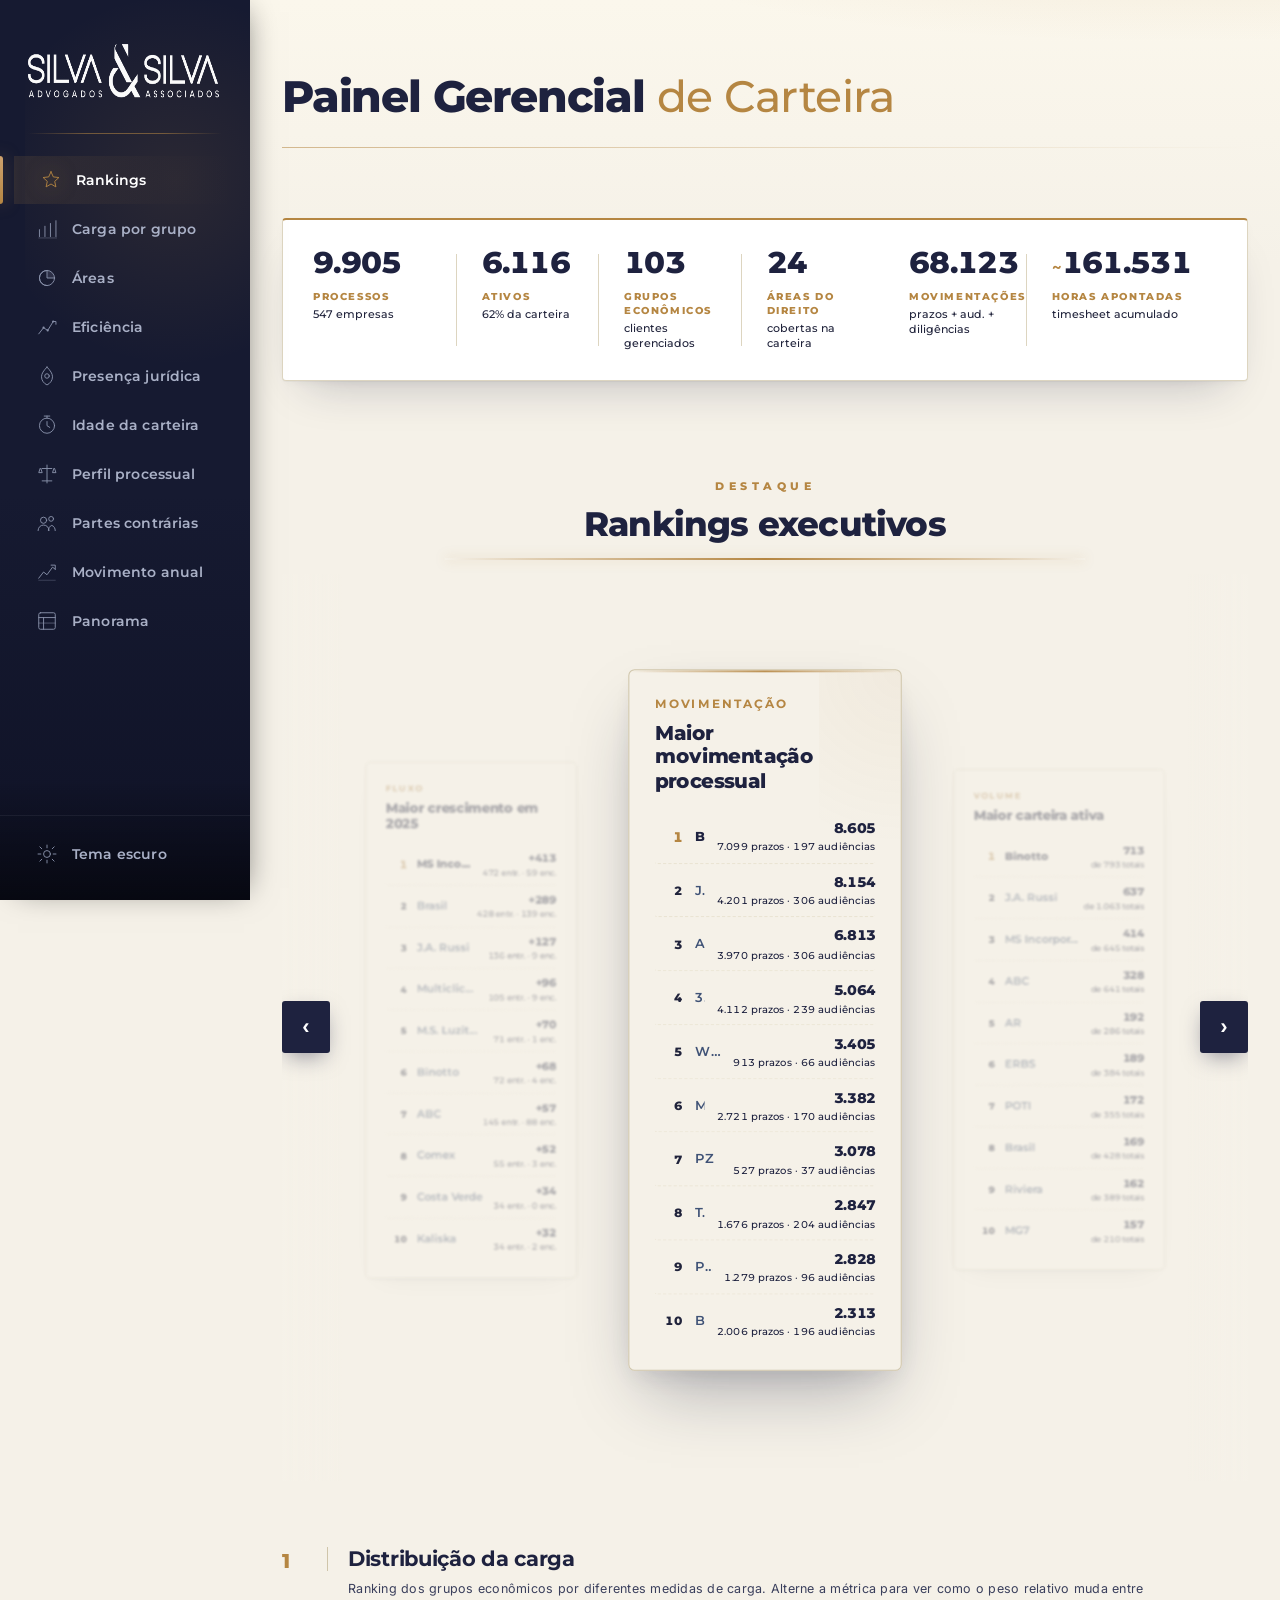
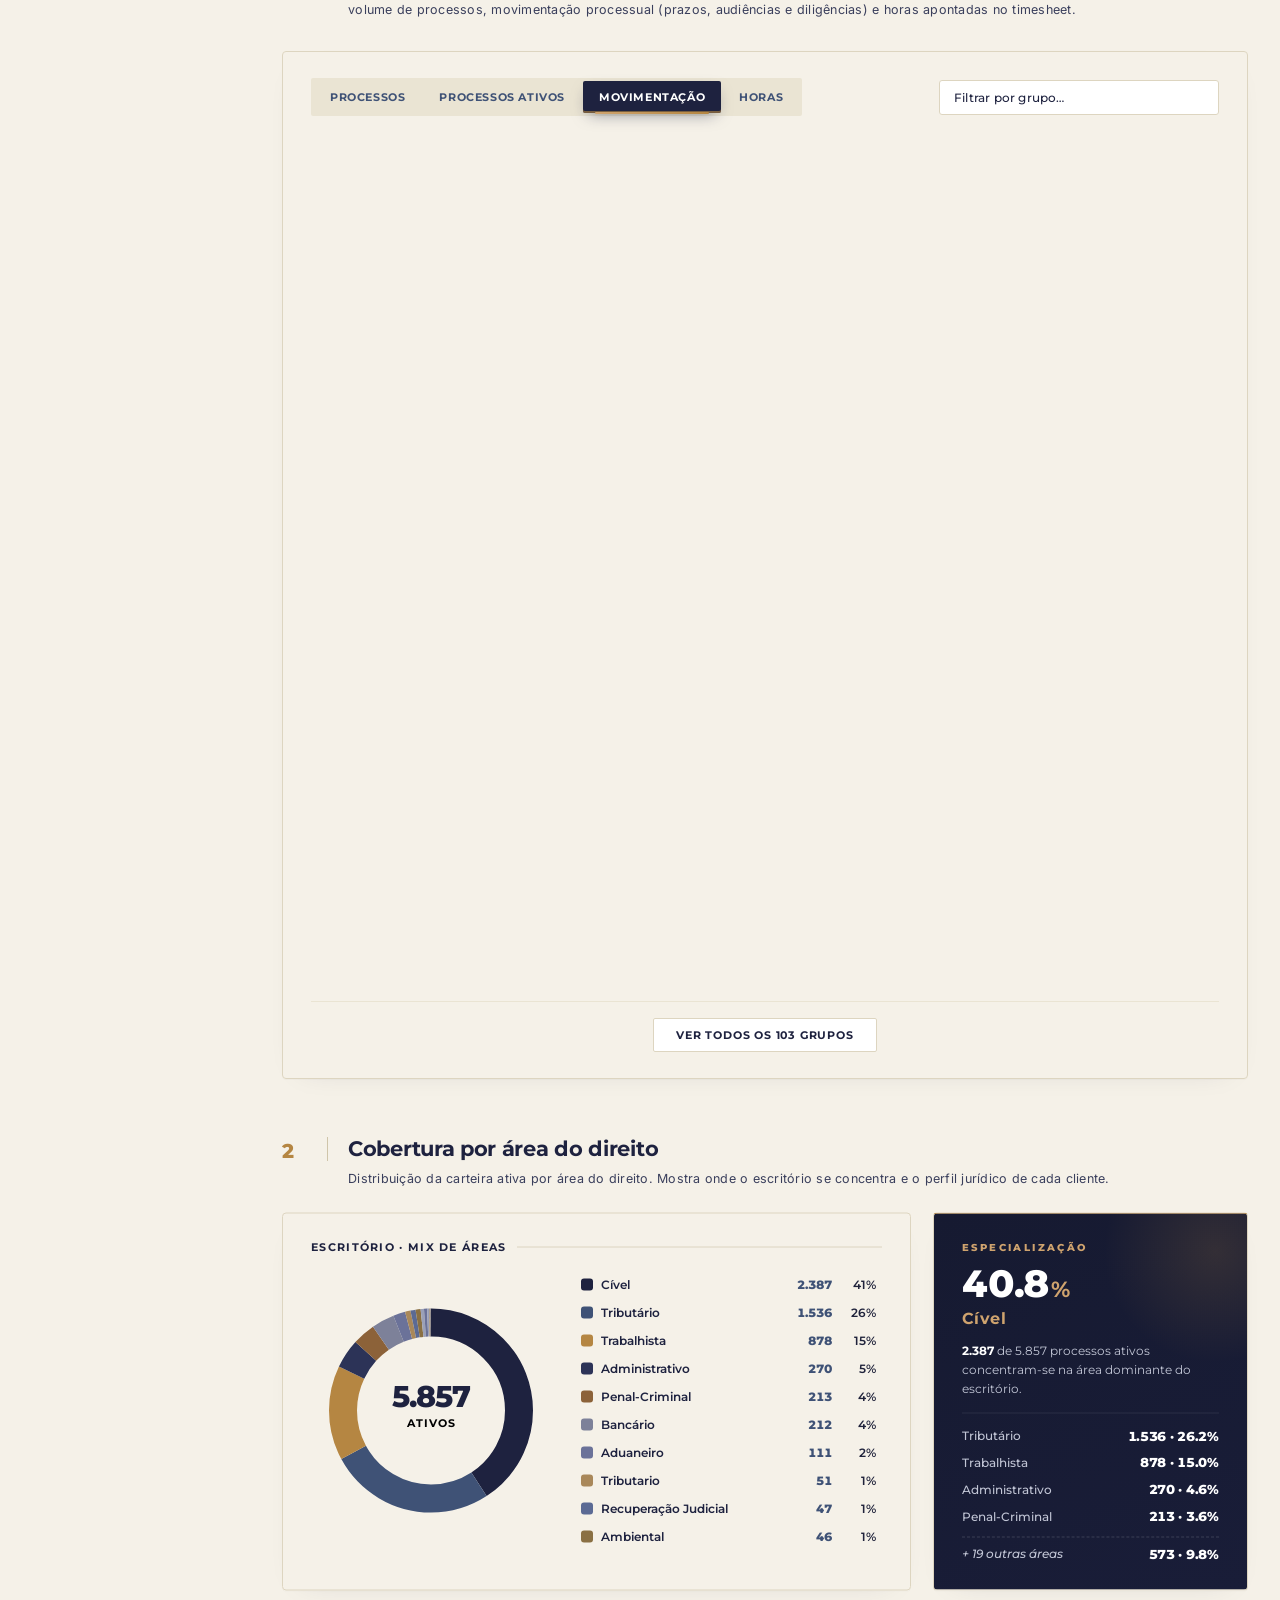
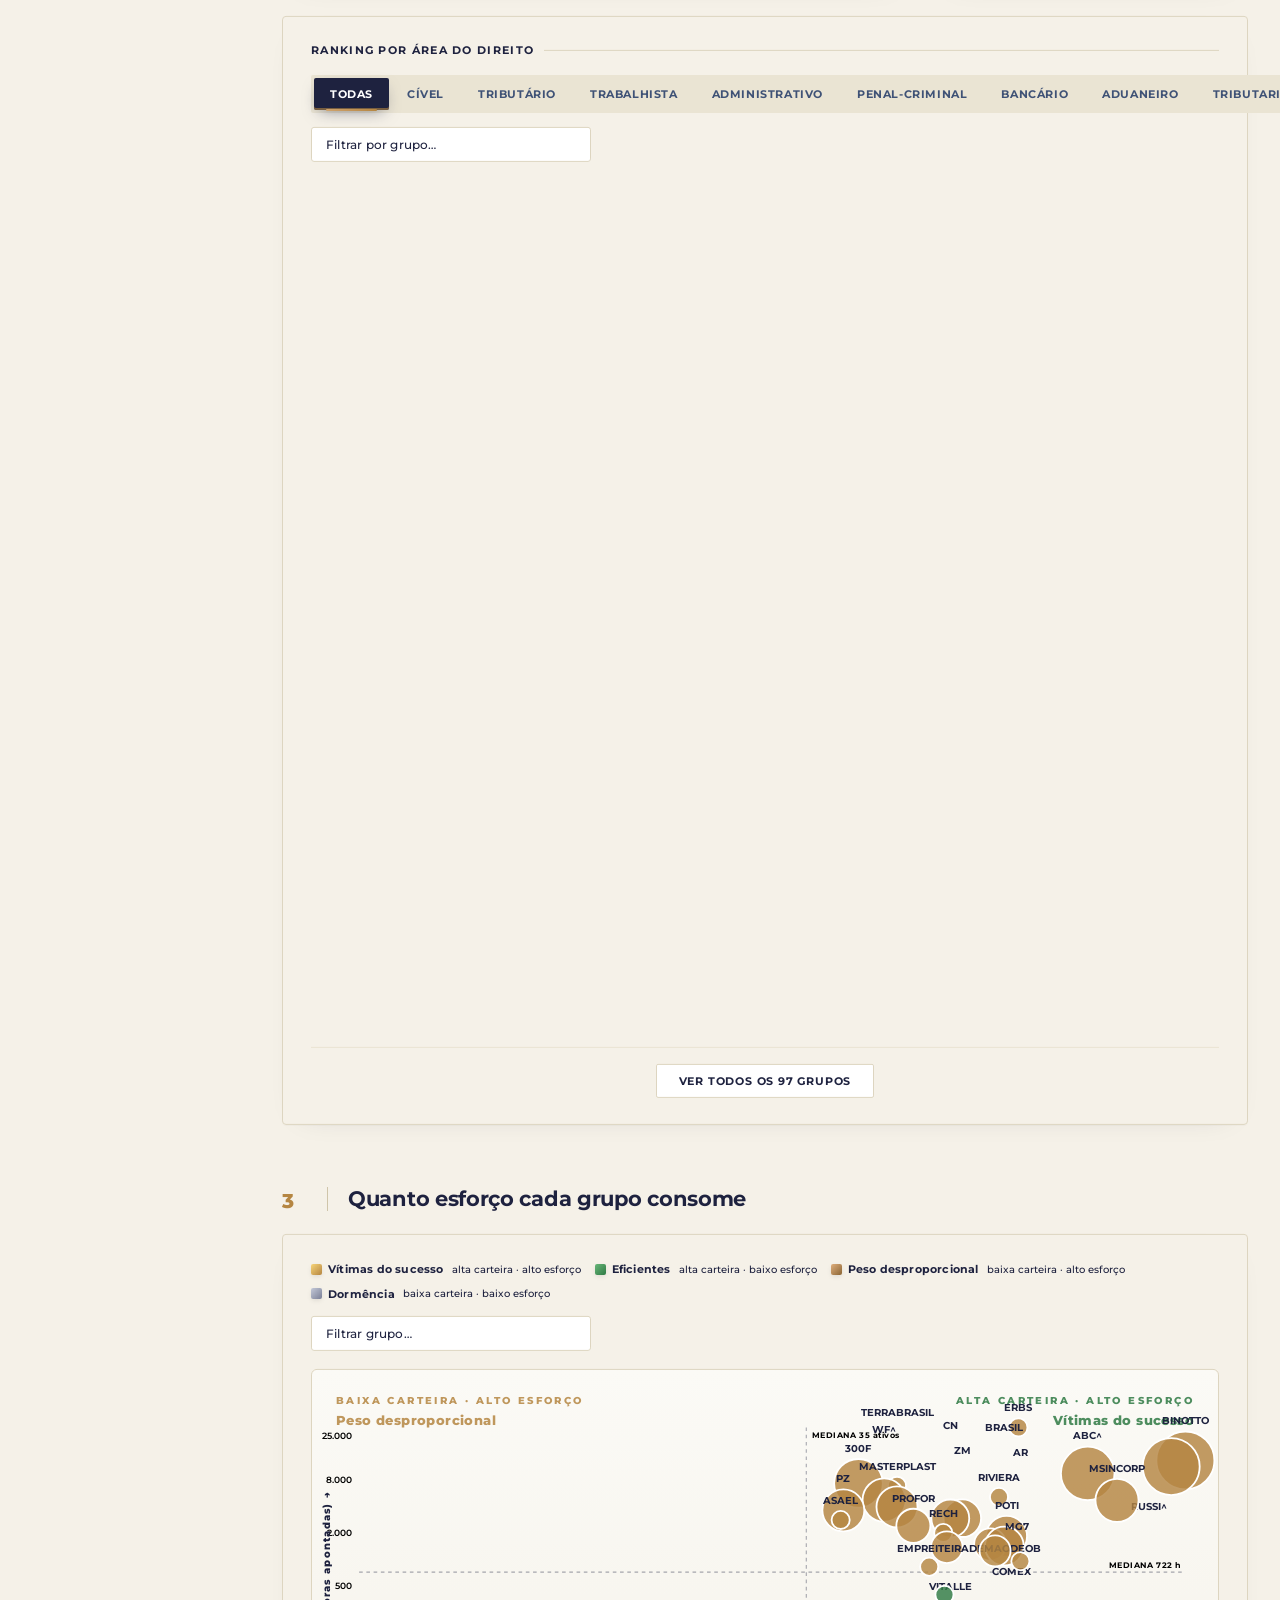
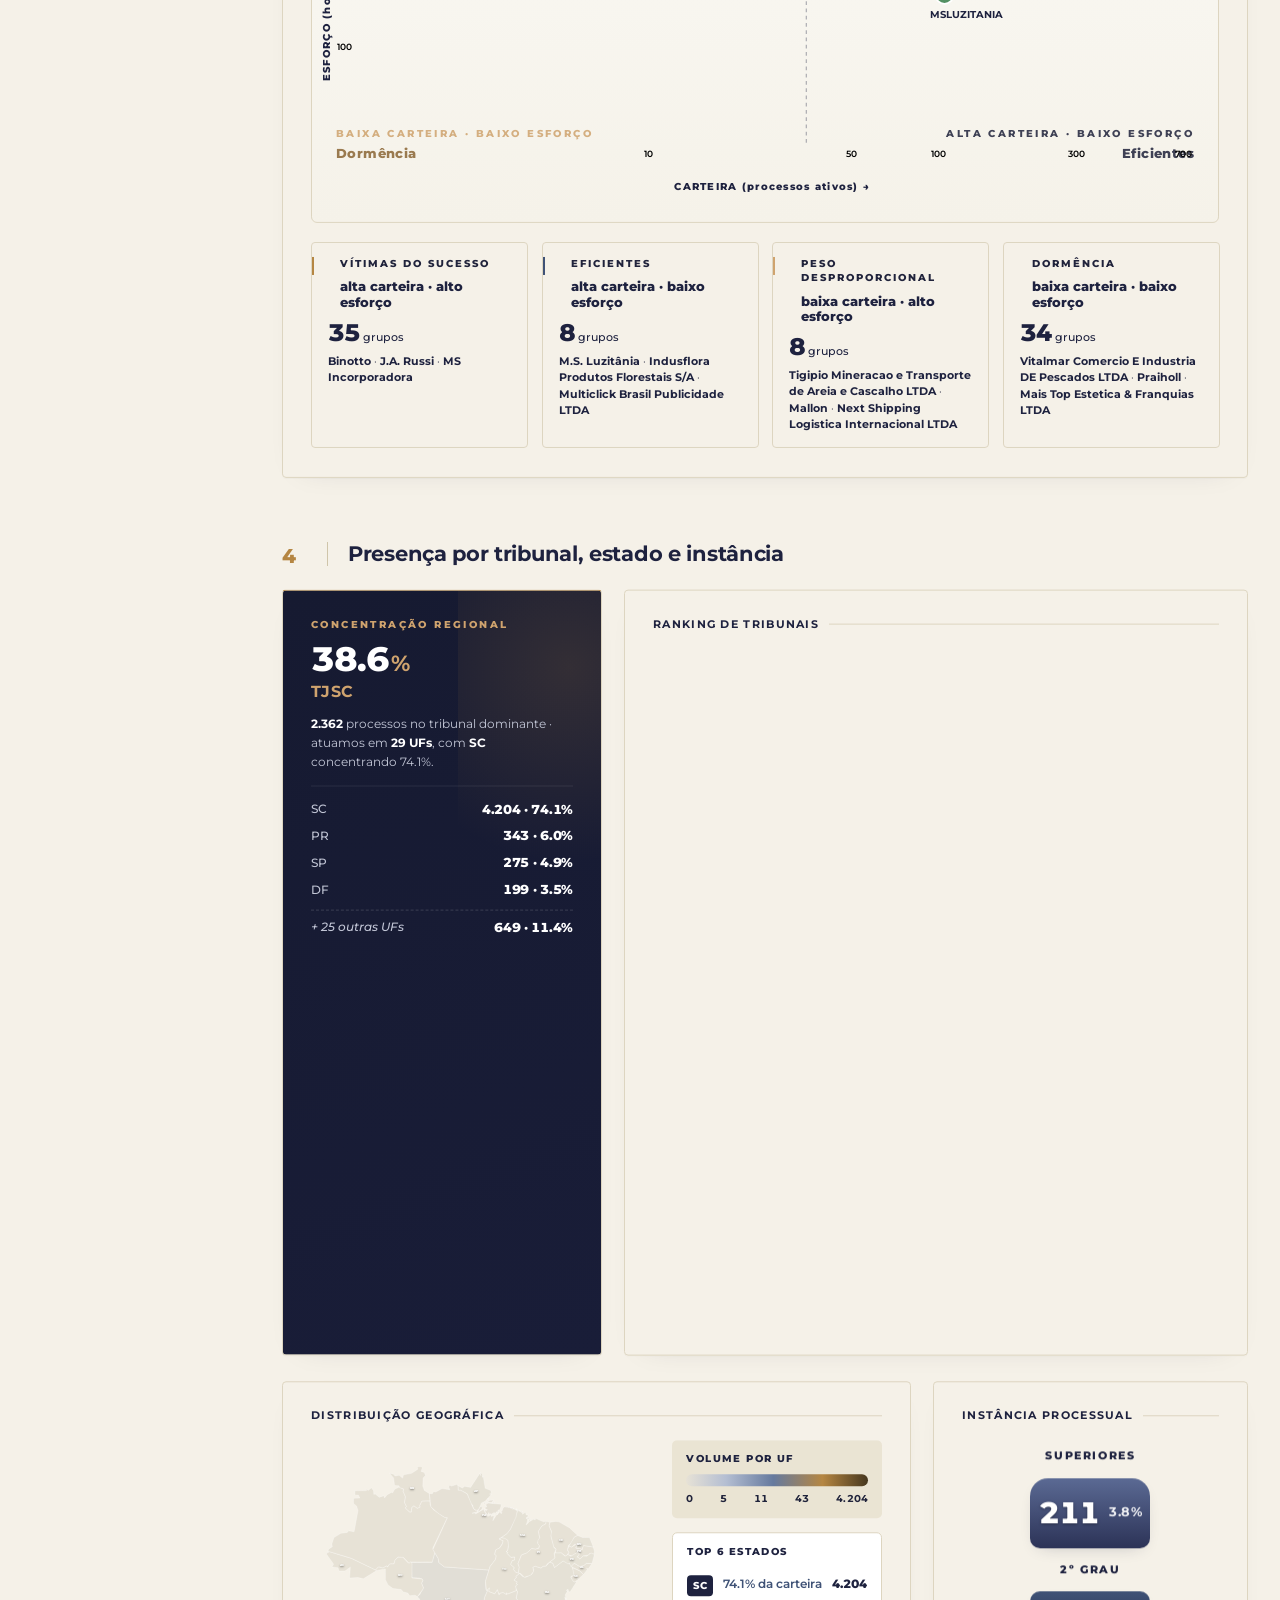
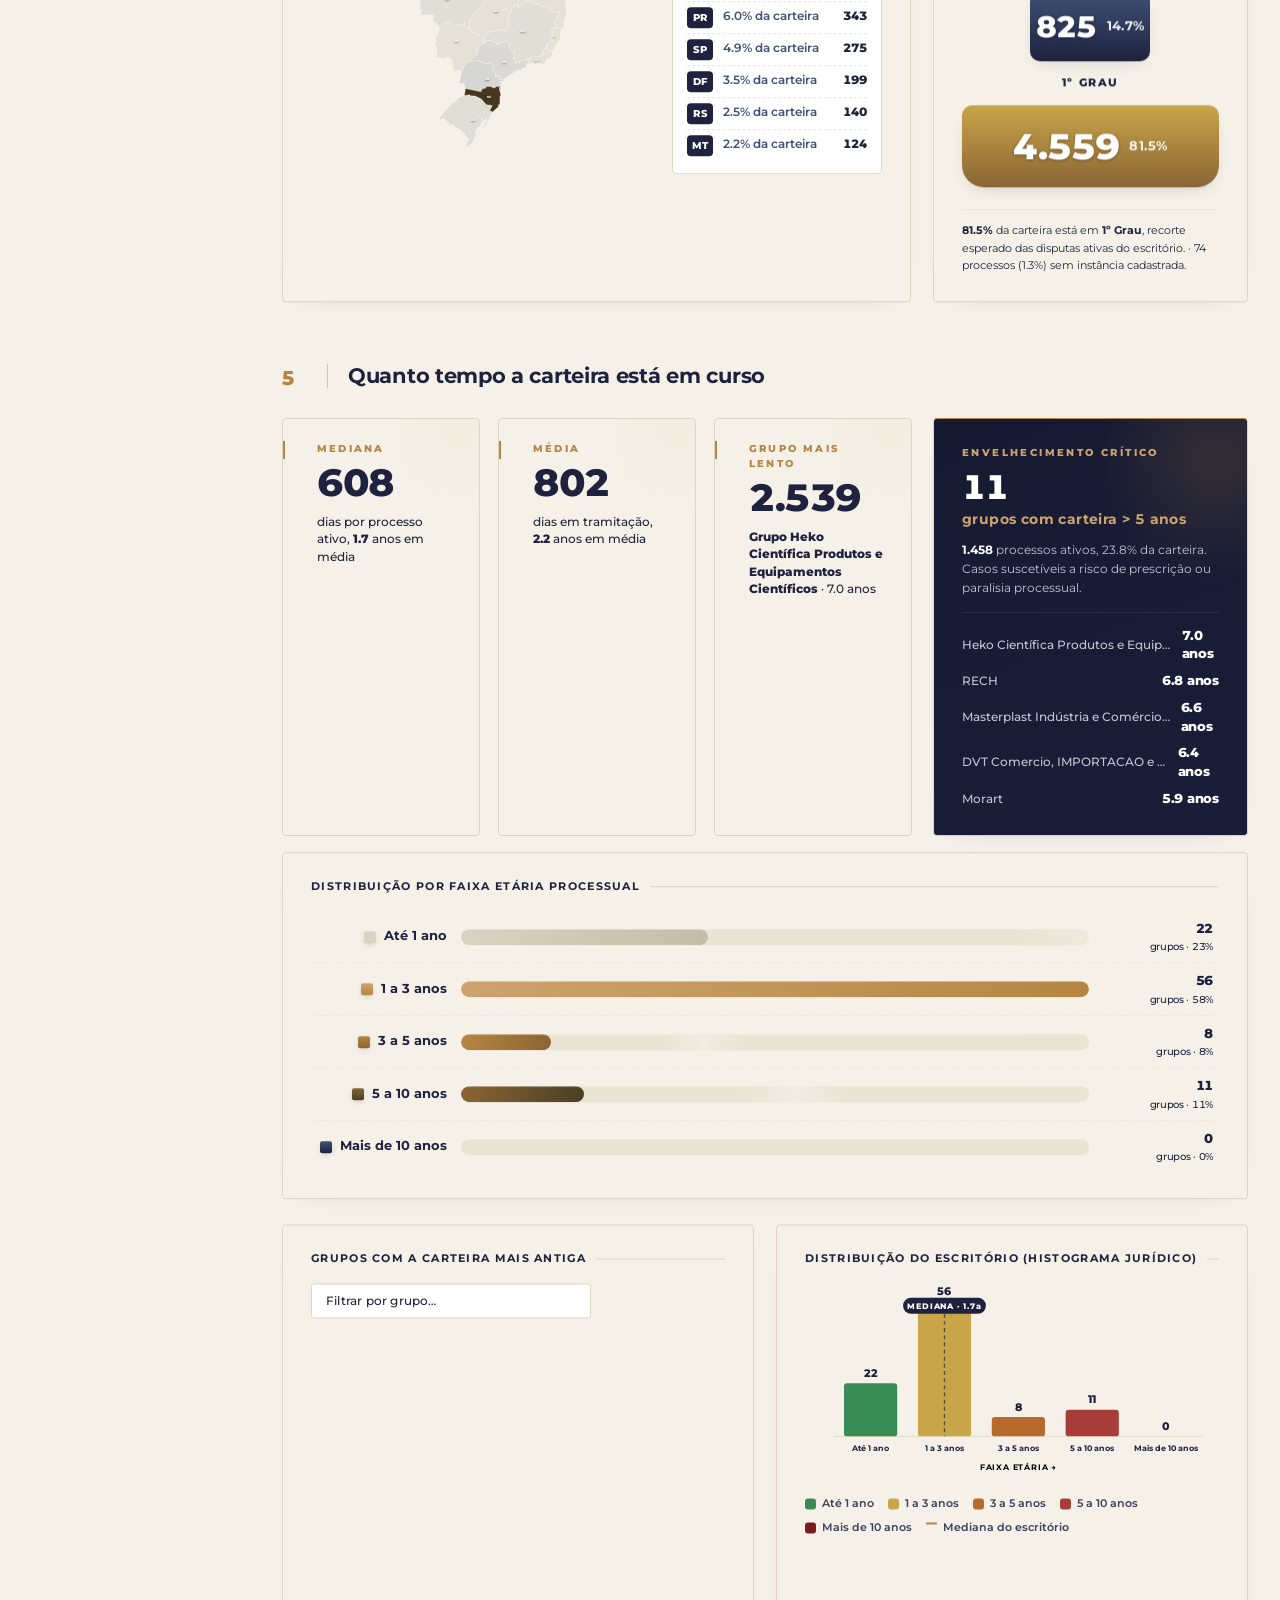
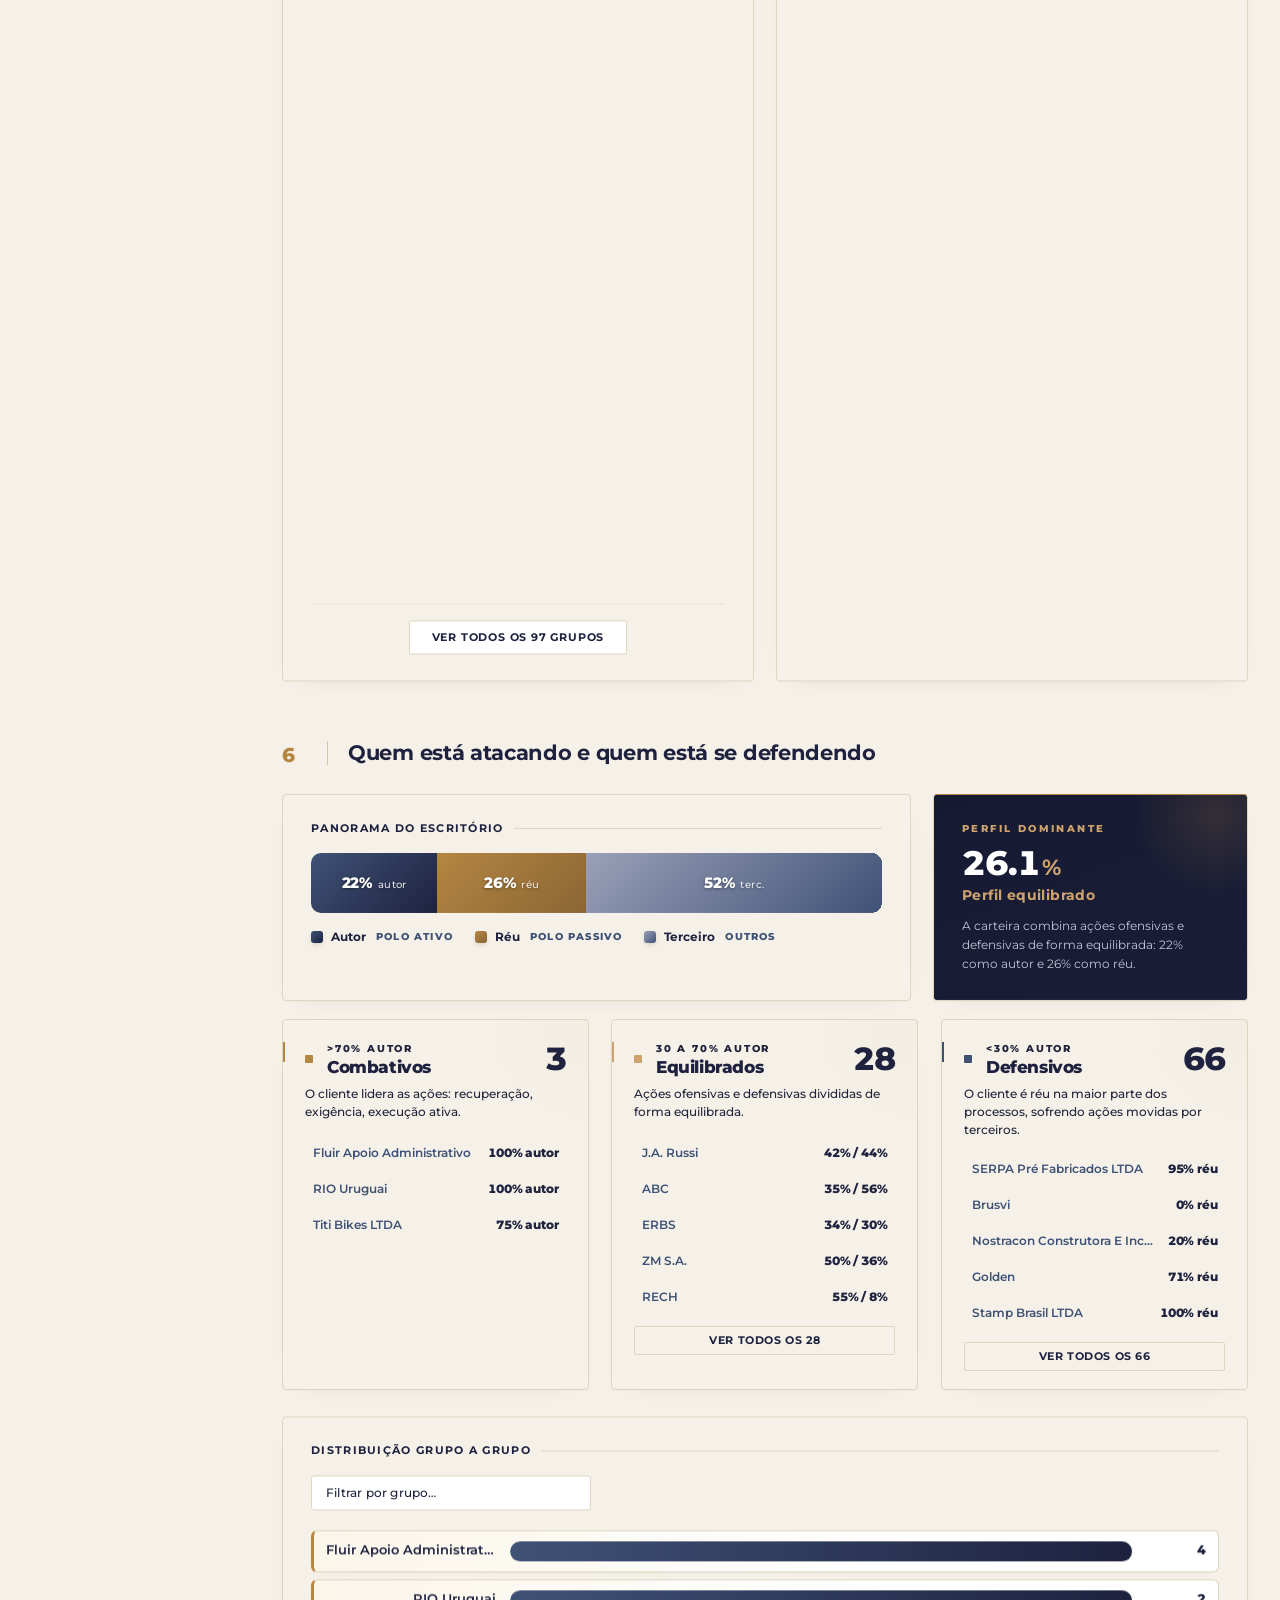
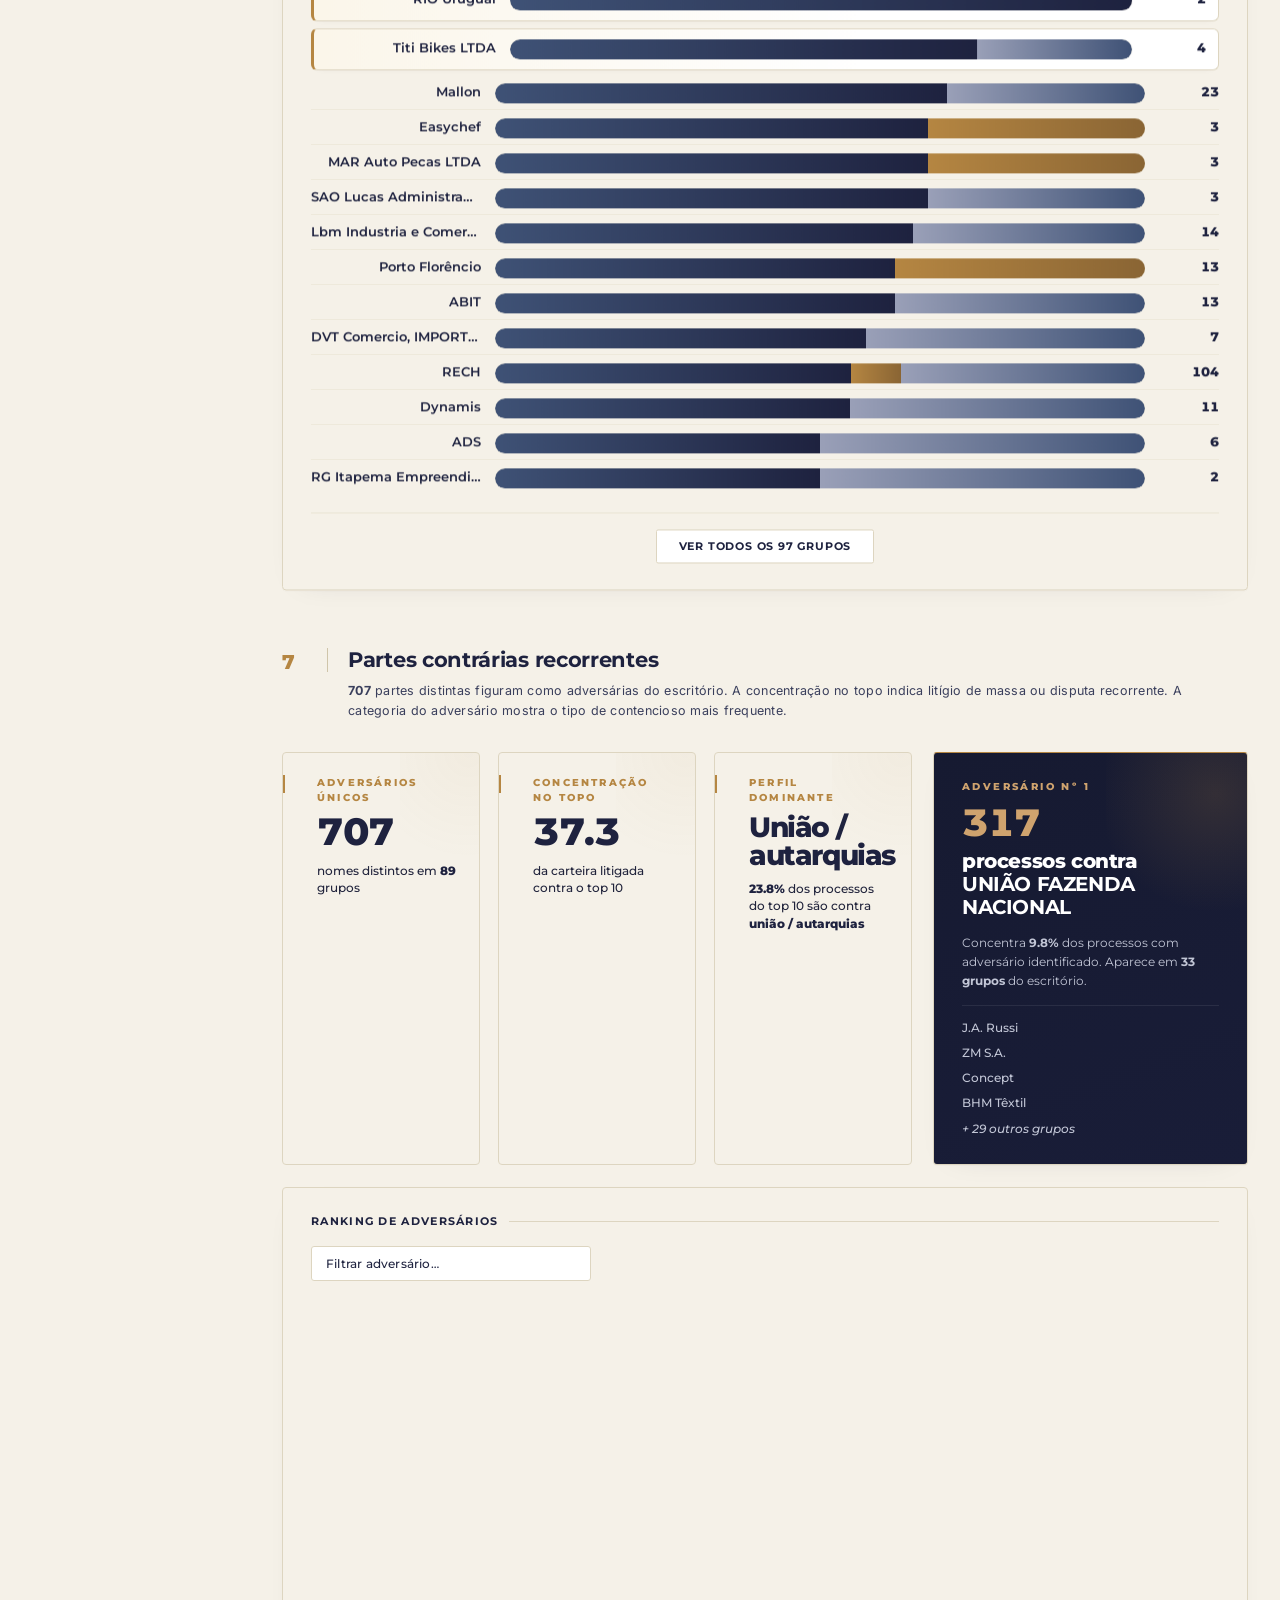
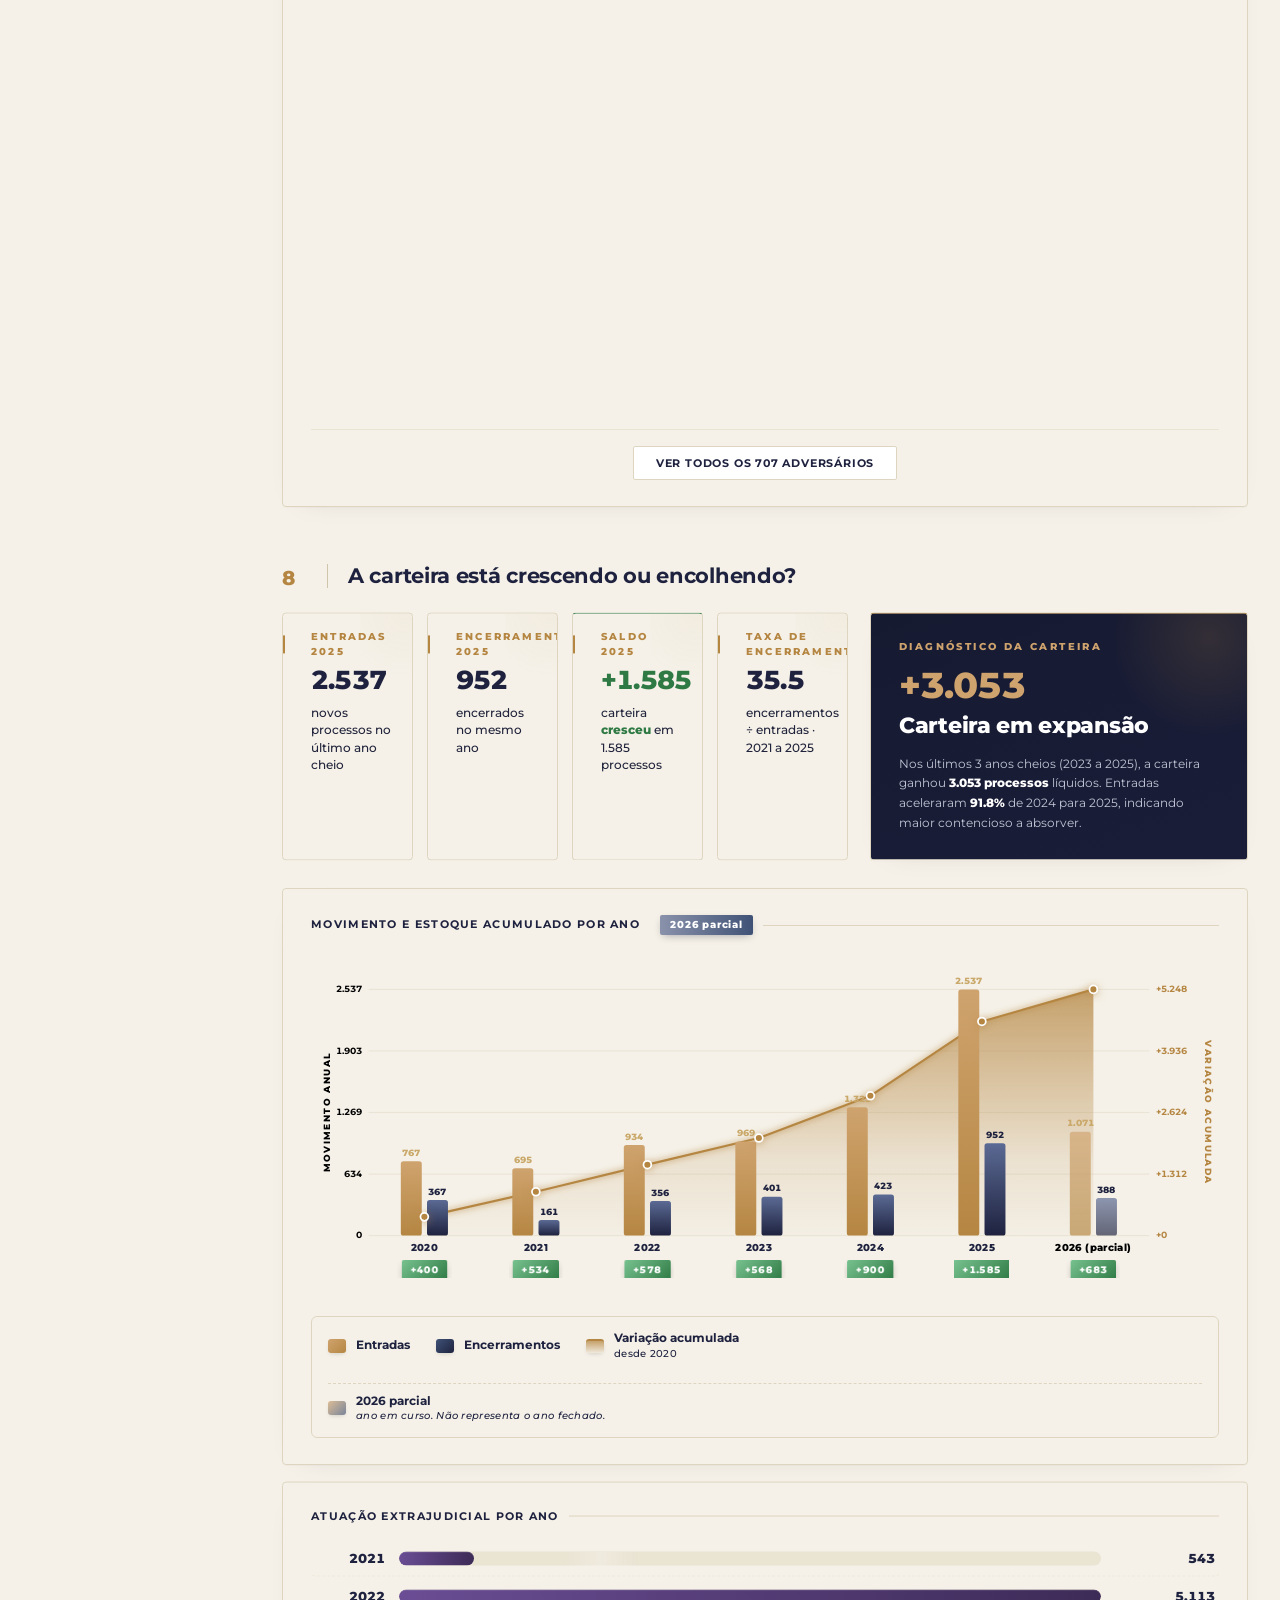
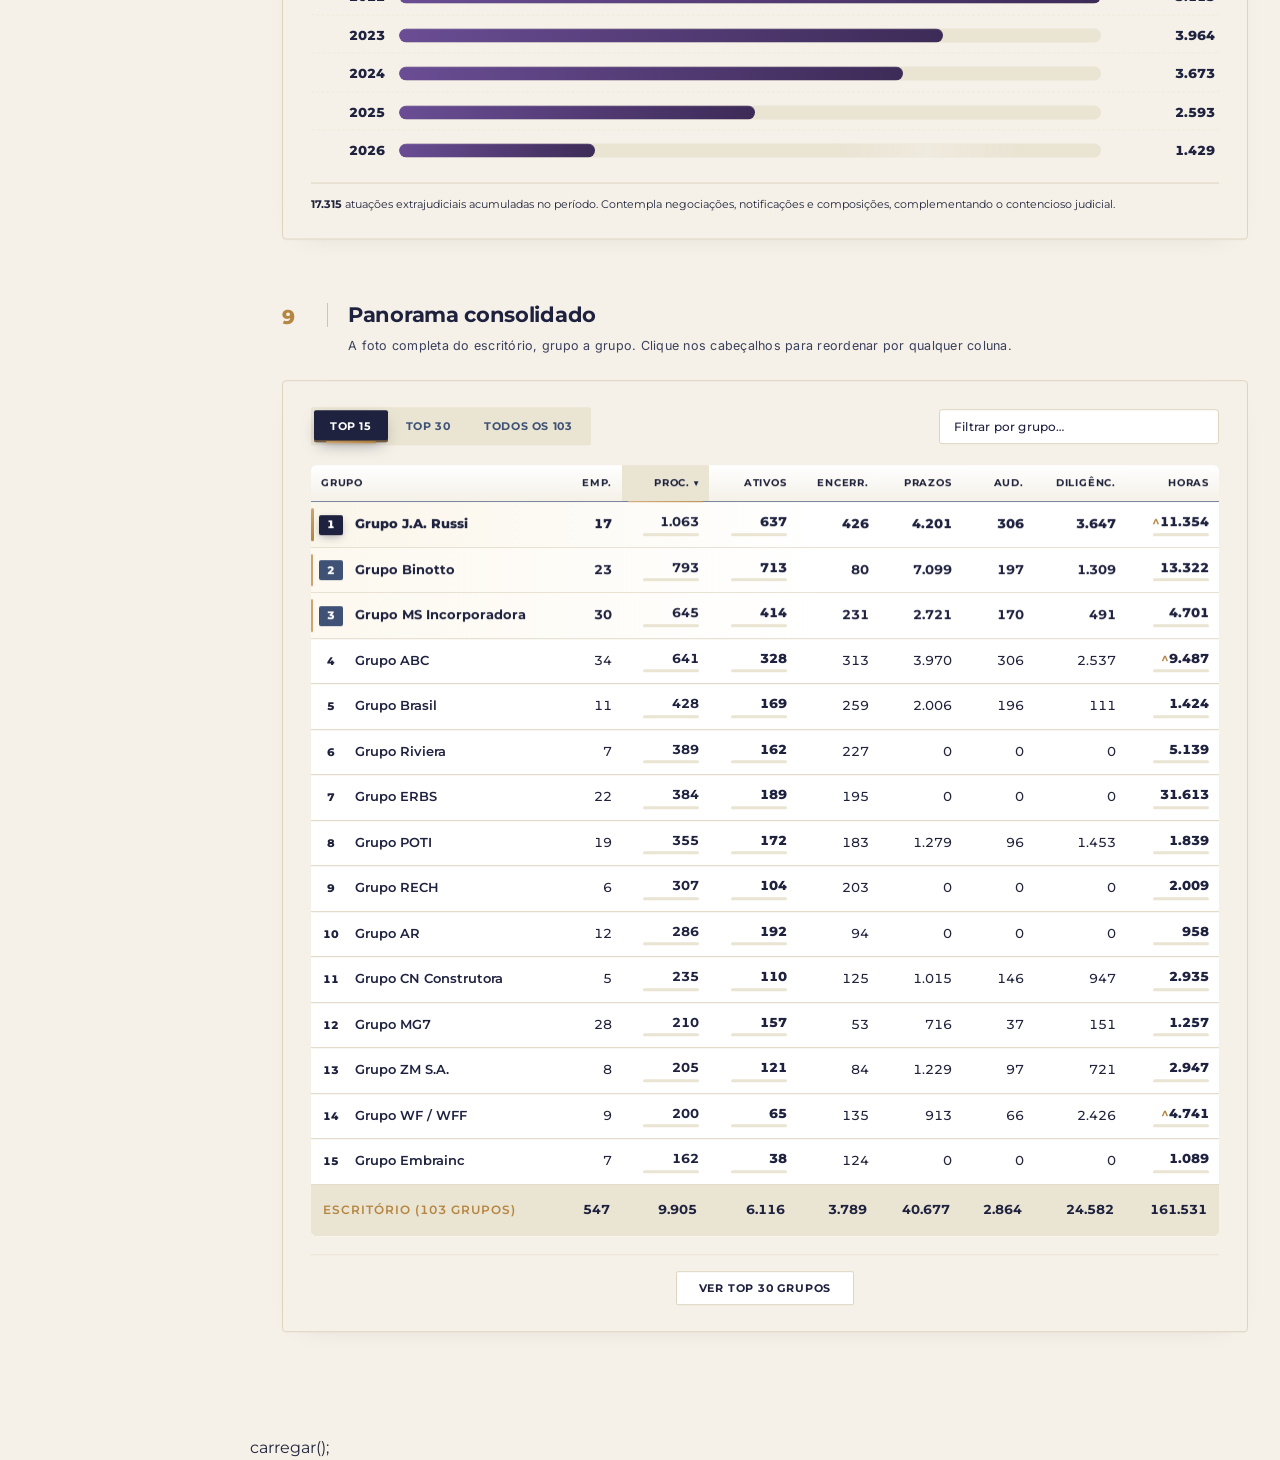
==== commit b0051223: "cortina de loading: fundo plano sem divisao vertical + fade suave Antes: cortina era formada por dua" ====
--- a/index.html
+++ b/index.html
@@ -187,13 +187,11 @@
 body.theme-dark{background:#0a0d1e}
 
 /* ============ Cortina de loading ============ */
-.curtain{position:fixed;inset:0;z-index:9999;pointer-events:none;overflow:hidden}
-.curtain-half{position:absolute;top:0;bottom:0;width:50%;background:linear-gradient(180deg,#161A31 0%,var(--navy-deep) 55%,#0f1226 100%);transition:transform 1.1s cubic-bezier(.72,0,.22,1)}
-.curtain-half.curtain-left{left:0;box-shadow:6px 0 24px -10px rgba(0,0,0,.55)}
-.curtain-half.curtain-right{right:0;box-shadow:-6px 0 24px -10px rgba(0,0,0,.55)}
-.curtain-half::before{content:"";position:absolute;top:-30%;height:60%;width:70%;background:radial-gradient(circle,rgba(181,134,66,.12),transparent 60%);pointer-events:none}
-.curtain-half.curtain-left::before{right:-20%}
-.curtain-half.curtain-right::before{left:-20%}
+.curtain{position:fixed;inset:0;z-index:9999;pointer-events:none;overflow:hidden;background:linear-gradient(180deg,#161A31 0%,var(--navy-deep) 55%,#0f1226 100%);transition:opacity .9s cubic-bezier(.4,0,.2,1)}
+/* dois radial gradients dourados nos cantos para dar profundidade sem divisao vertical */
+.curtain-half{position:absolute;top:-30%;height:60%;width:70%;pointer-events:none;background:radial-gradient(circle,rgba(181,134,66,.12),transparent 60%)}
+.curtain-half.curtain-left{left:-20%}
+.curtain-half.curtain-right{right:-20%}
 .curtain-center{position:absolute;left:50%;top:50%;transform:translate(-50%,-50%);z-index:2;text-align:center;display:flex;flex-direction:column;align-items:center;gap:22px;transition:opacity .55s cubic-bezier(.22,1,.36,1)}
 .curtain-logo-wrap{position:relative;overflow:hidden;padding:6px 12px;opacity:0;transform:translateY(6px);animation:curtainLogoIn .9s cubic-bezier(.22,1,.36,1) .15s forwards}
 .curtain-logo{display:block;height:76px;width:auto;filter:brightness(0) invert(1);opacity:.98}
@@ -205,8 +203,8 @@
 .curtain-dots span:nth-child(3){animation-delay:.30s}
 
 /* estado aberto — cortinas deslizam para fora e conteúdo do centro faz fade */
-.curtain.open .curtain-half.curtain-left{transform:translateX(-102%)}
-.curtain.open .curtain-half.curtain-right{transform:translateX(102%)}
+/* Cortina aberta: fade suave da tela inteira, sem divisao */
+.curtain.open{opacity:0}
 .curtain.open .curtain-center{opacity:0;transition-delay:0s}
 .curtain.done{display:none}
 
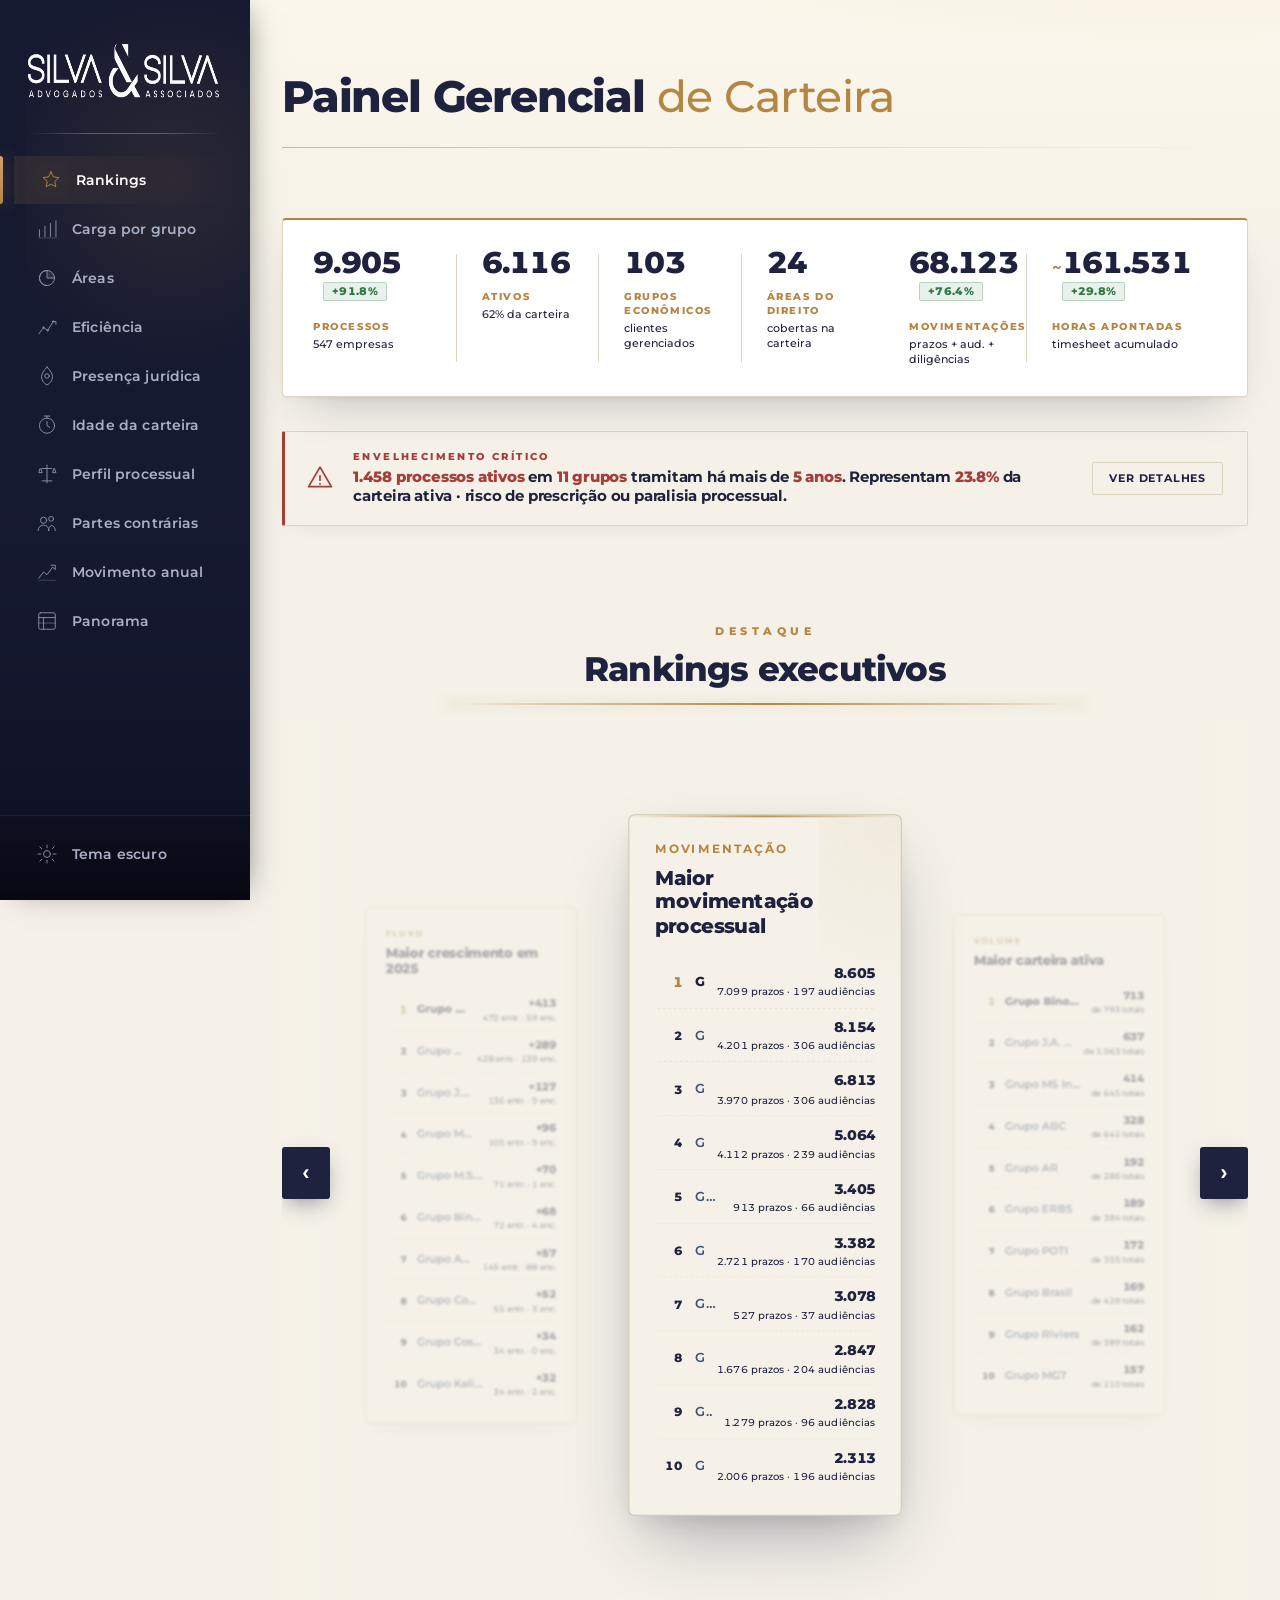
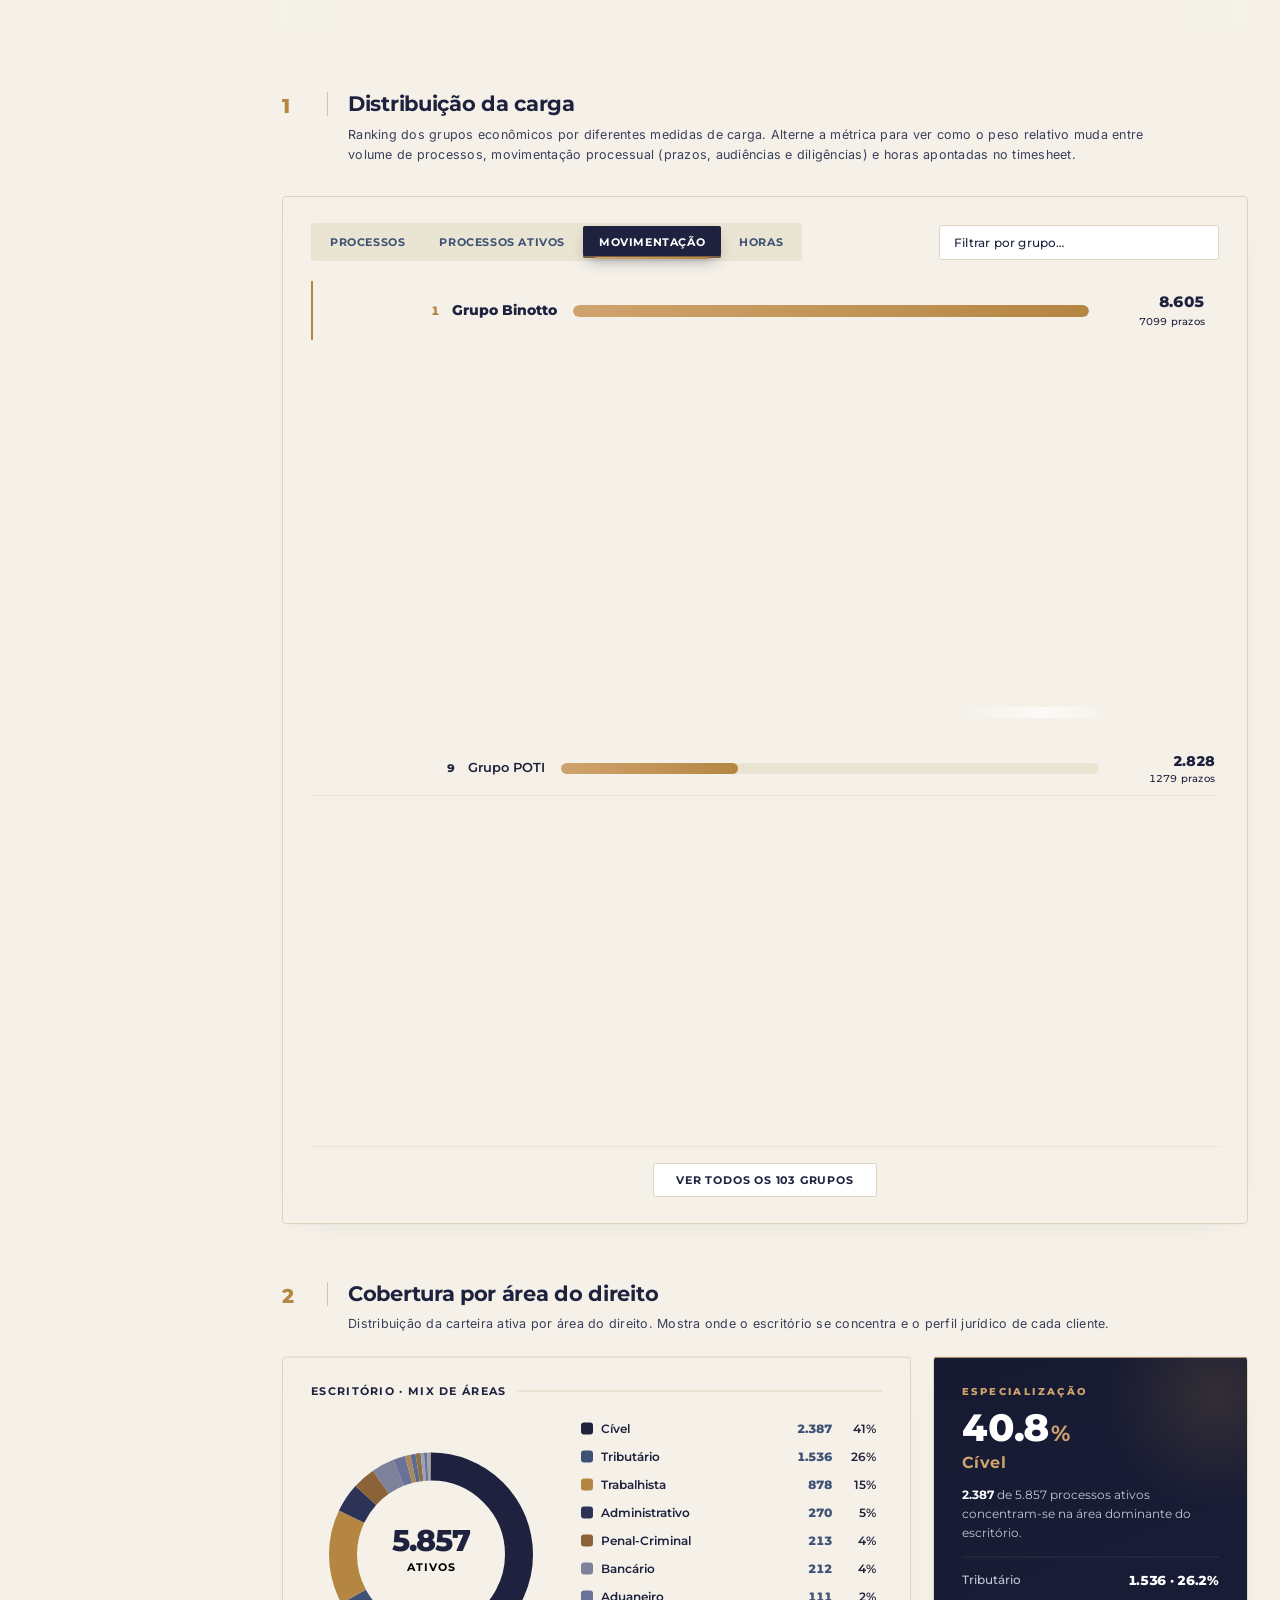
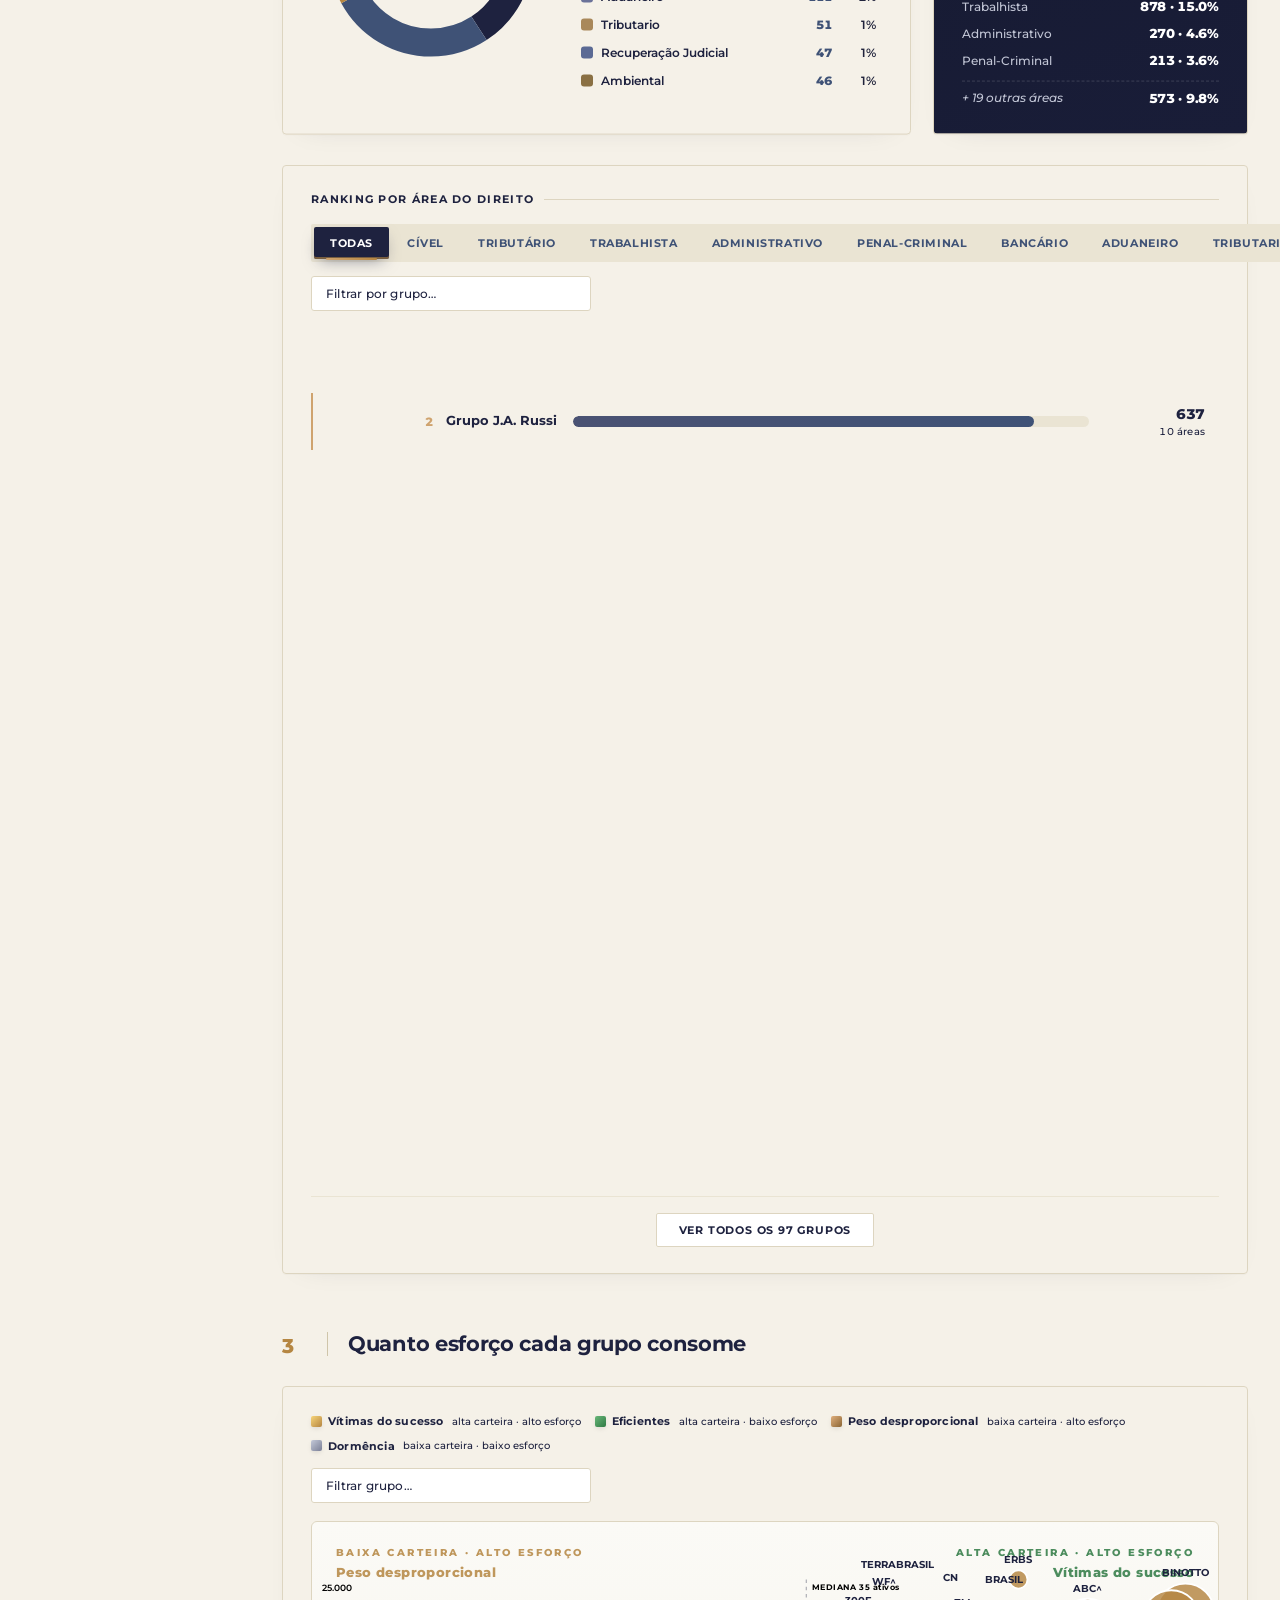
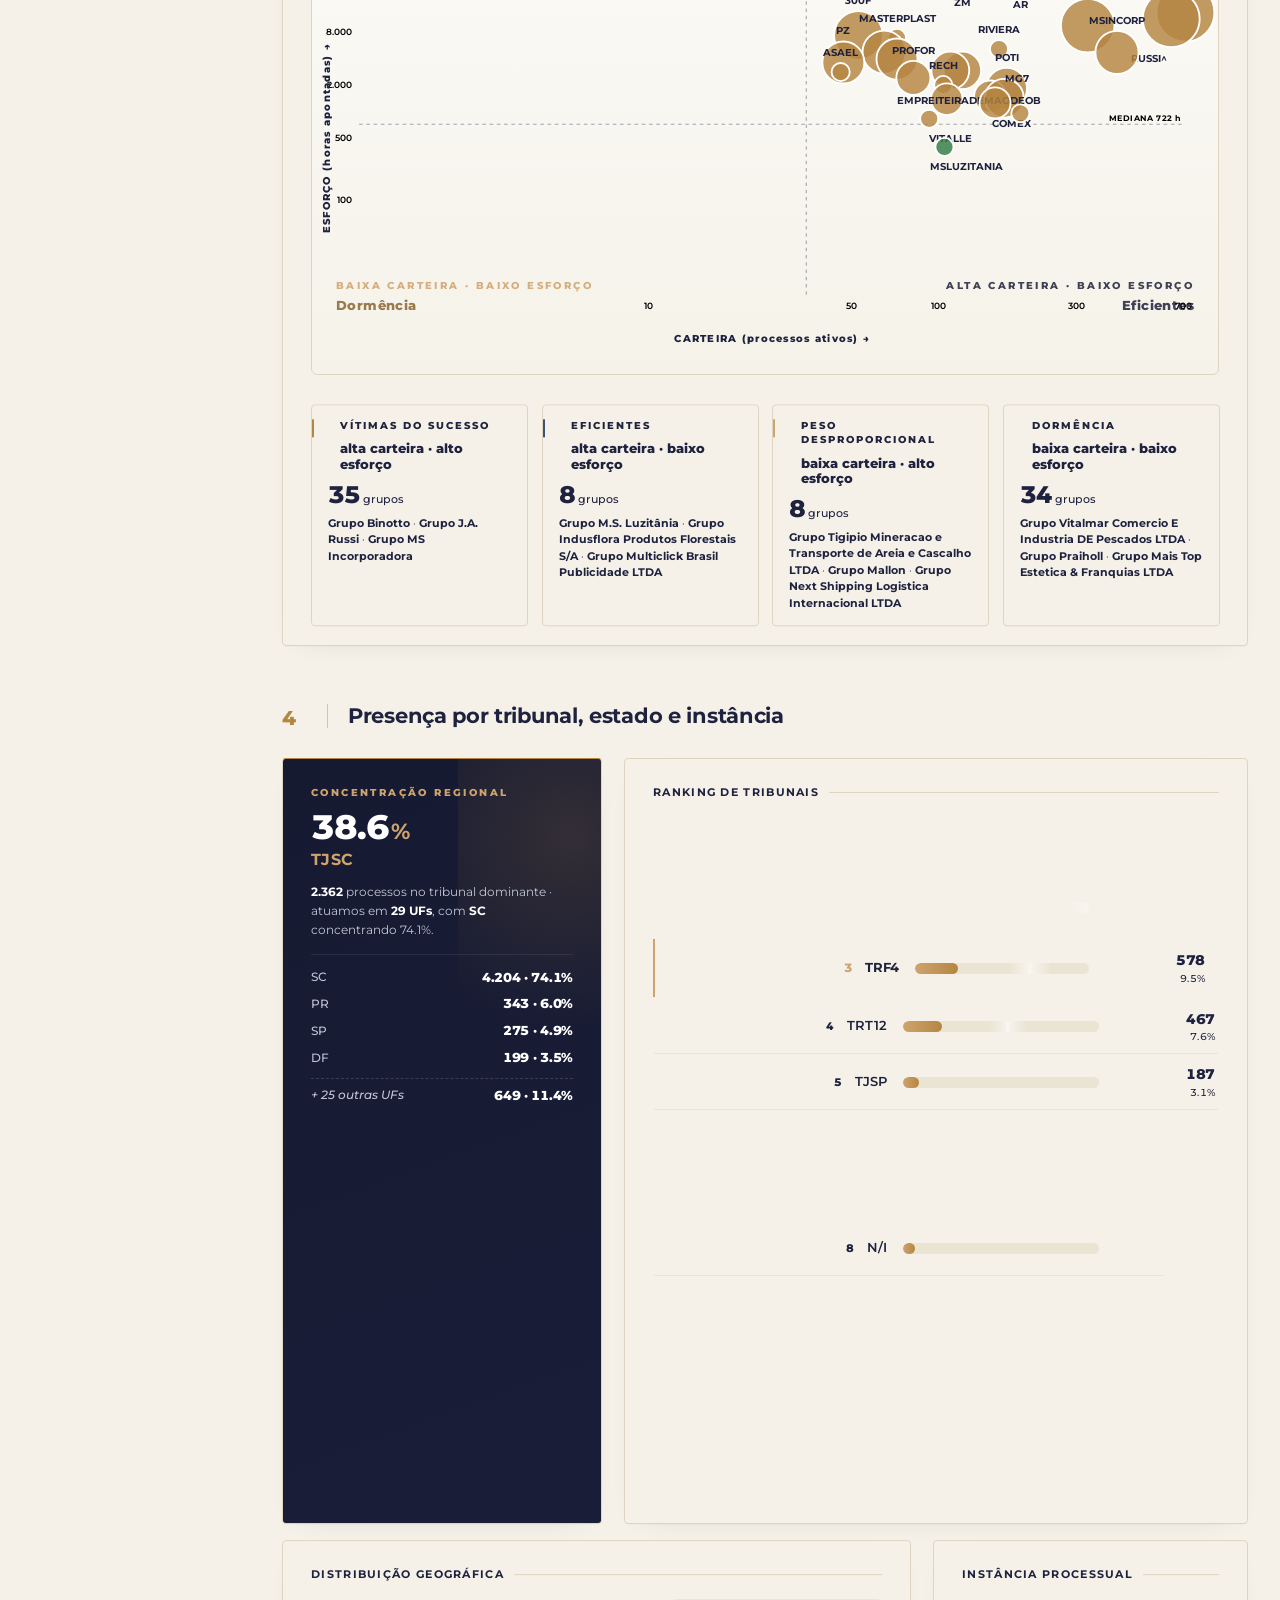
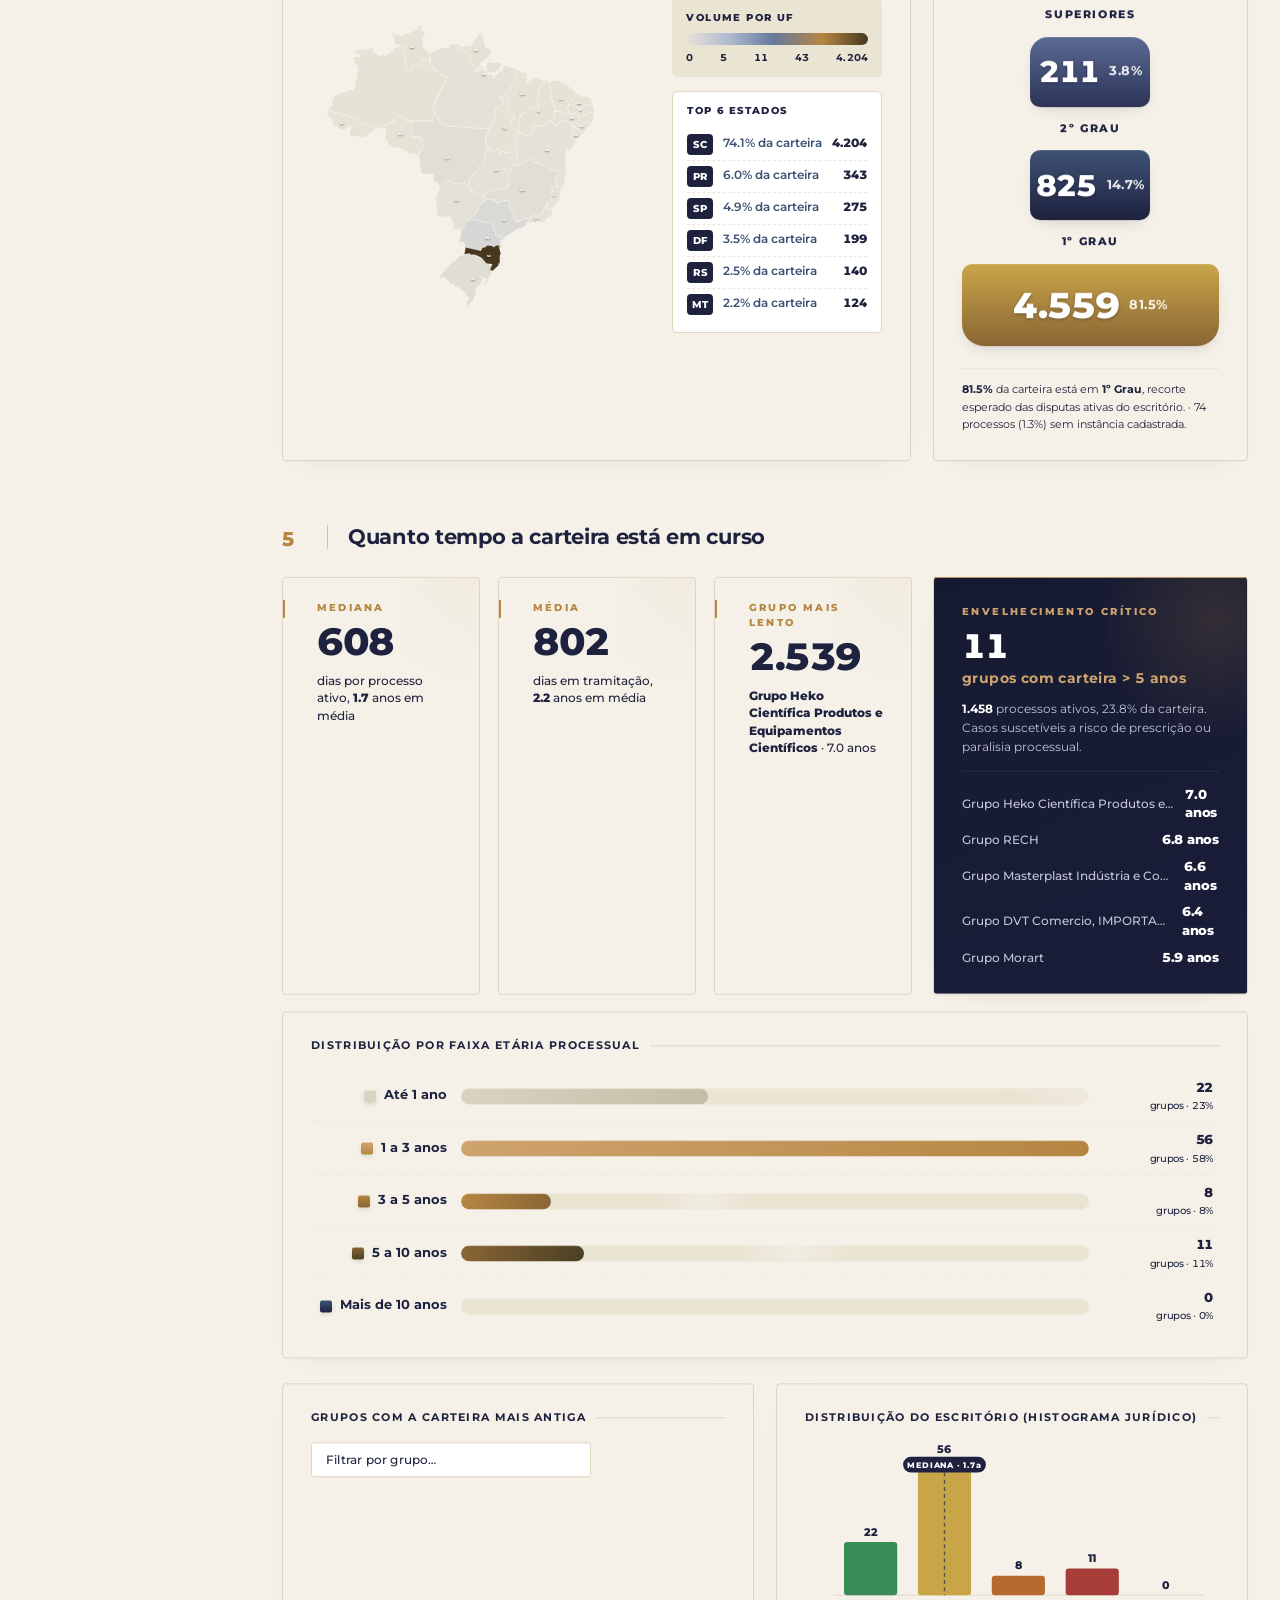
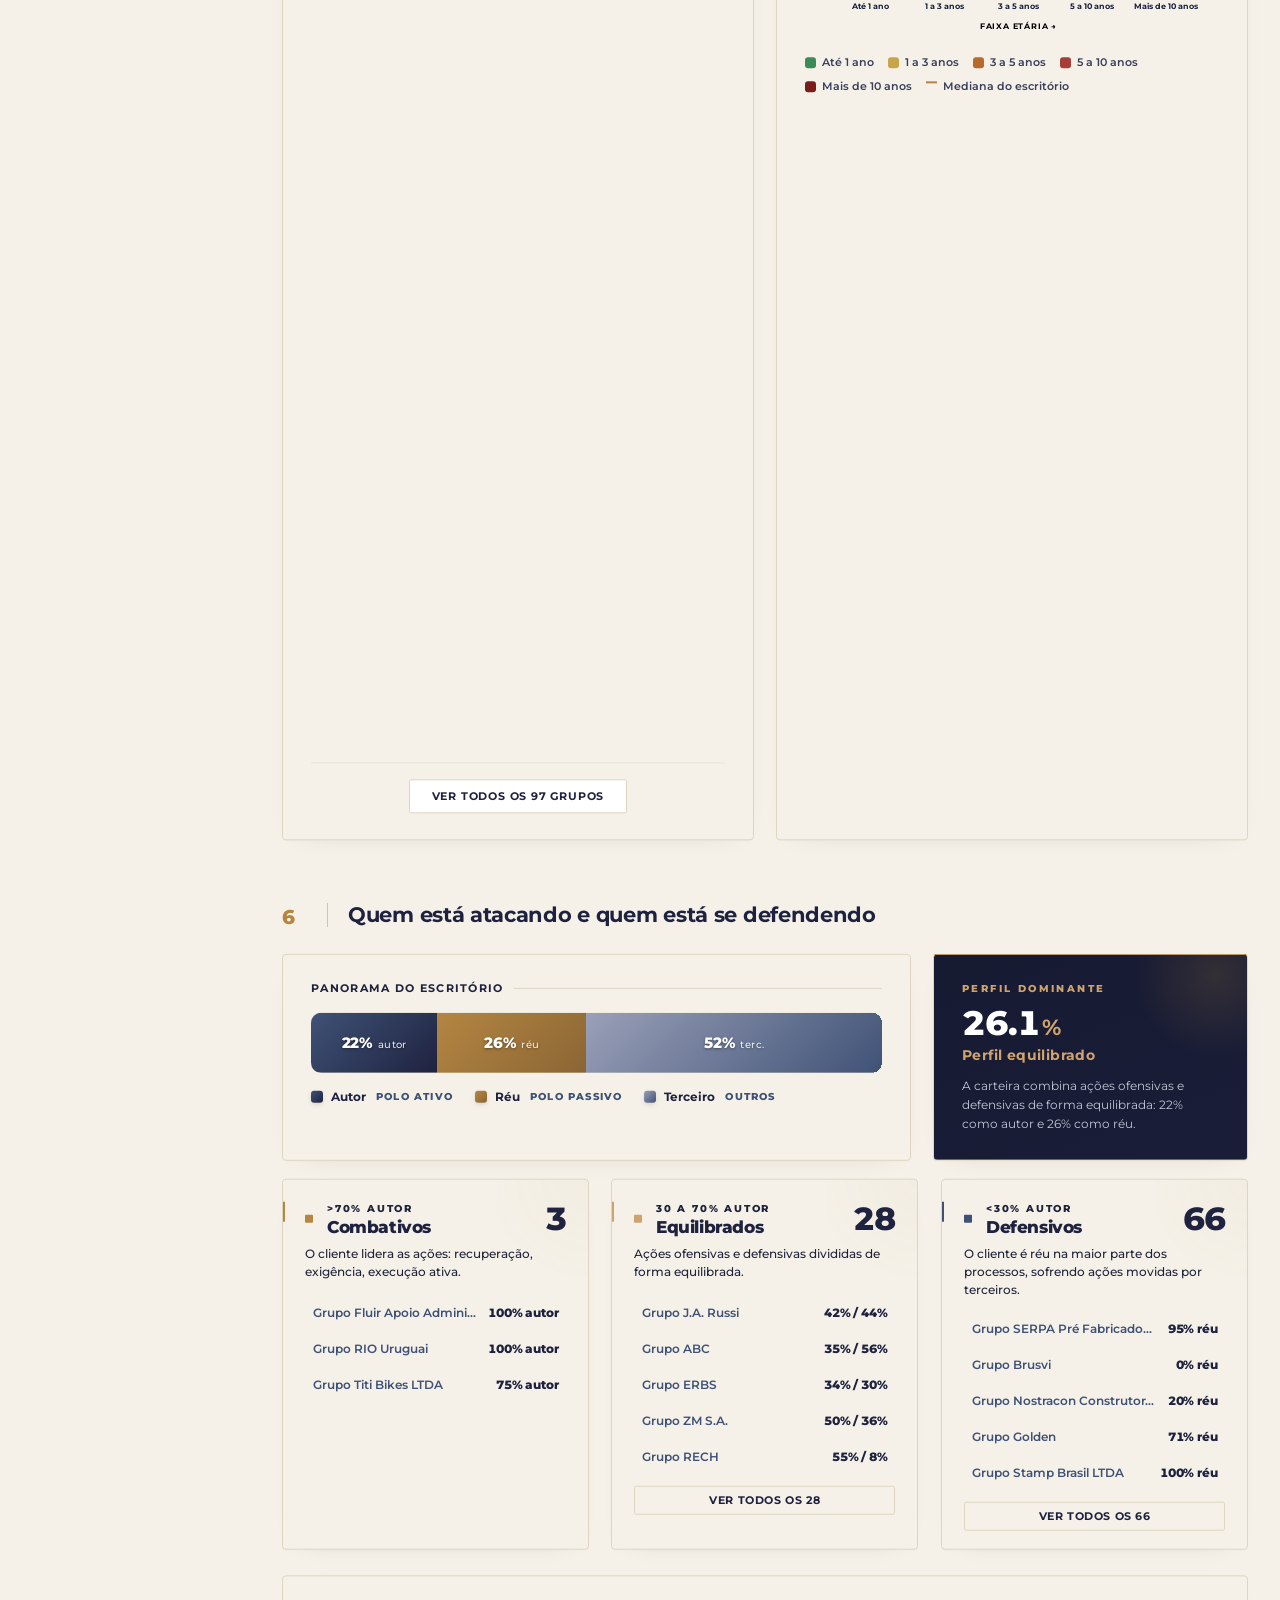
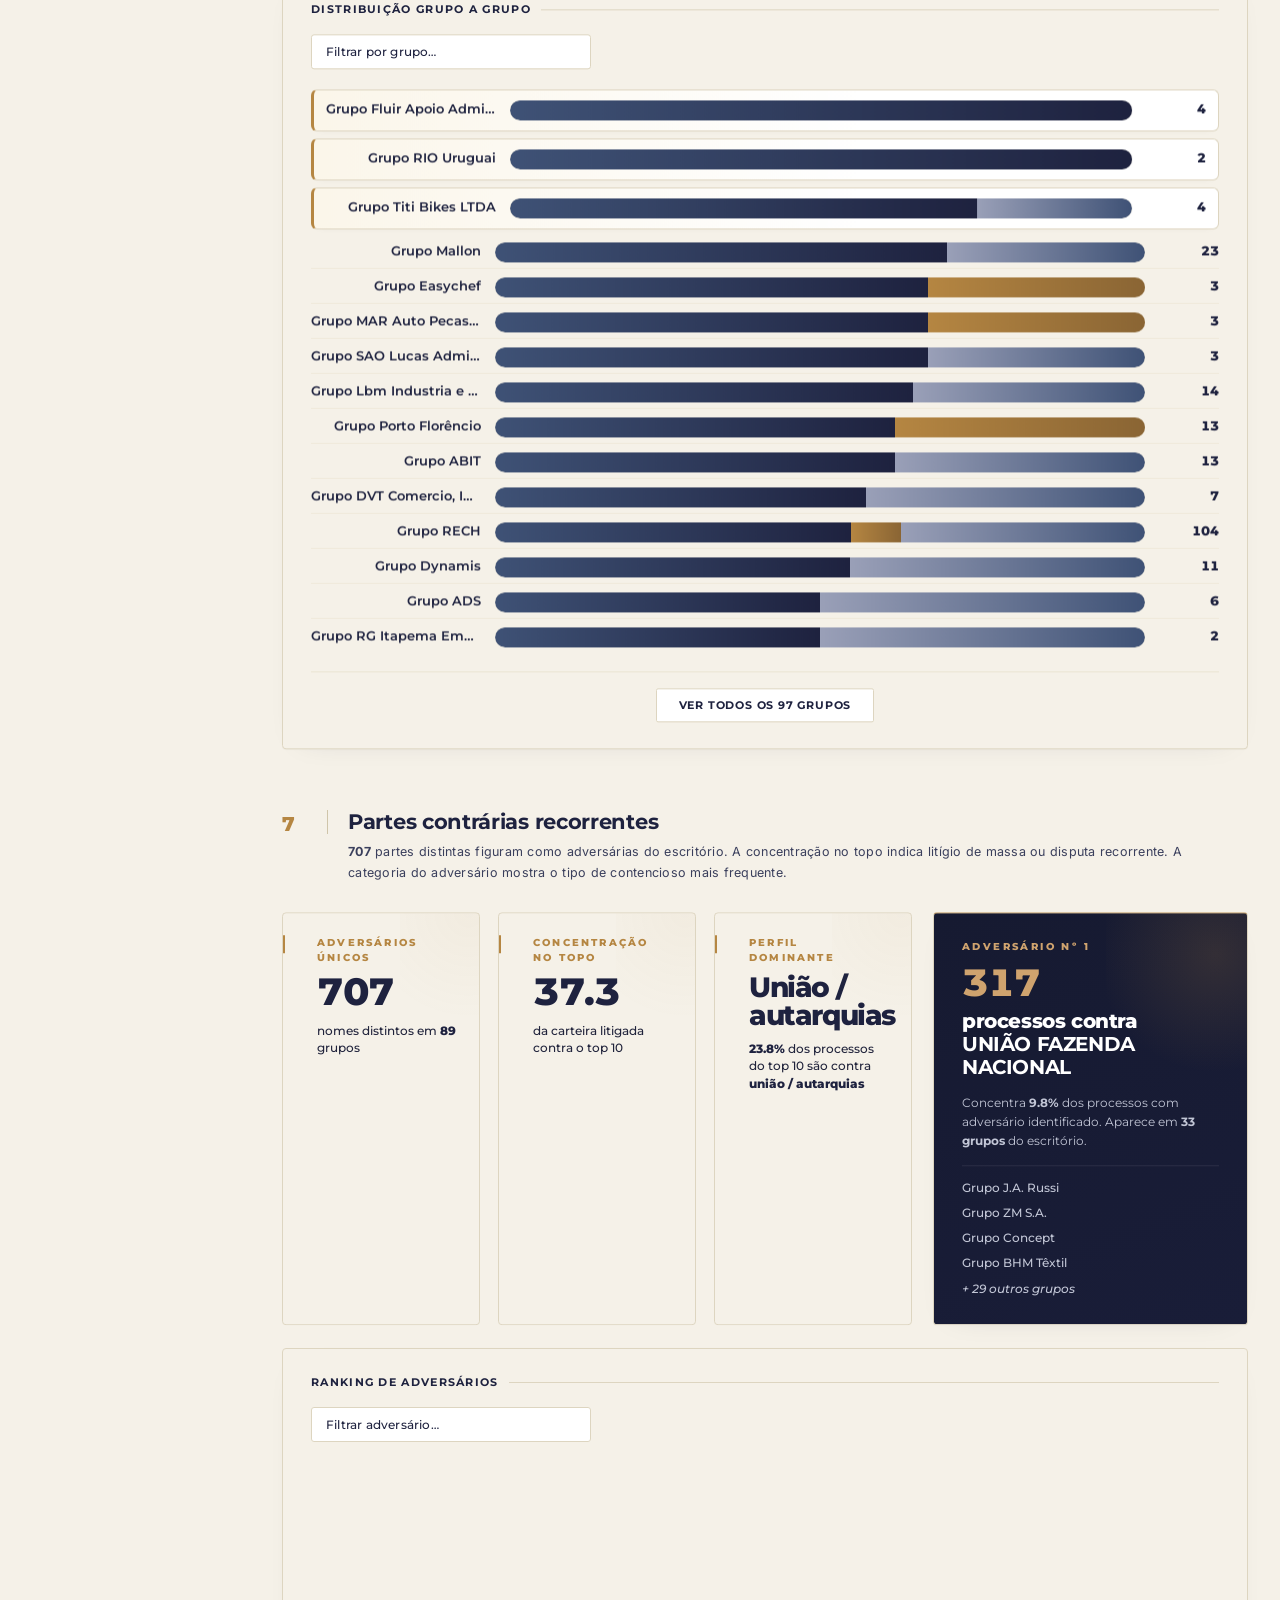
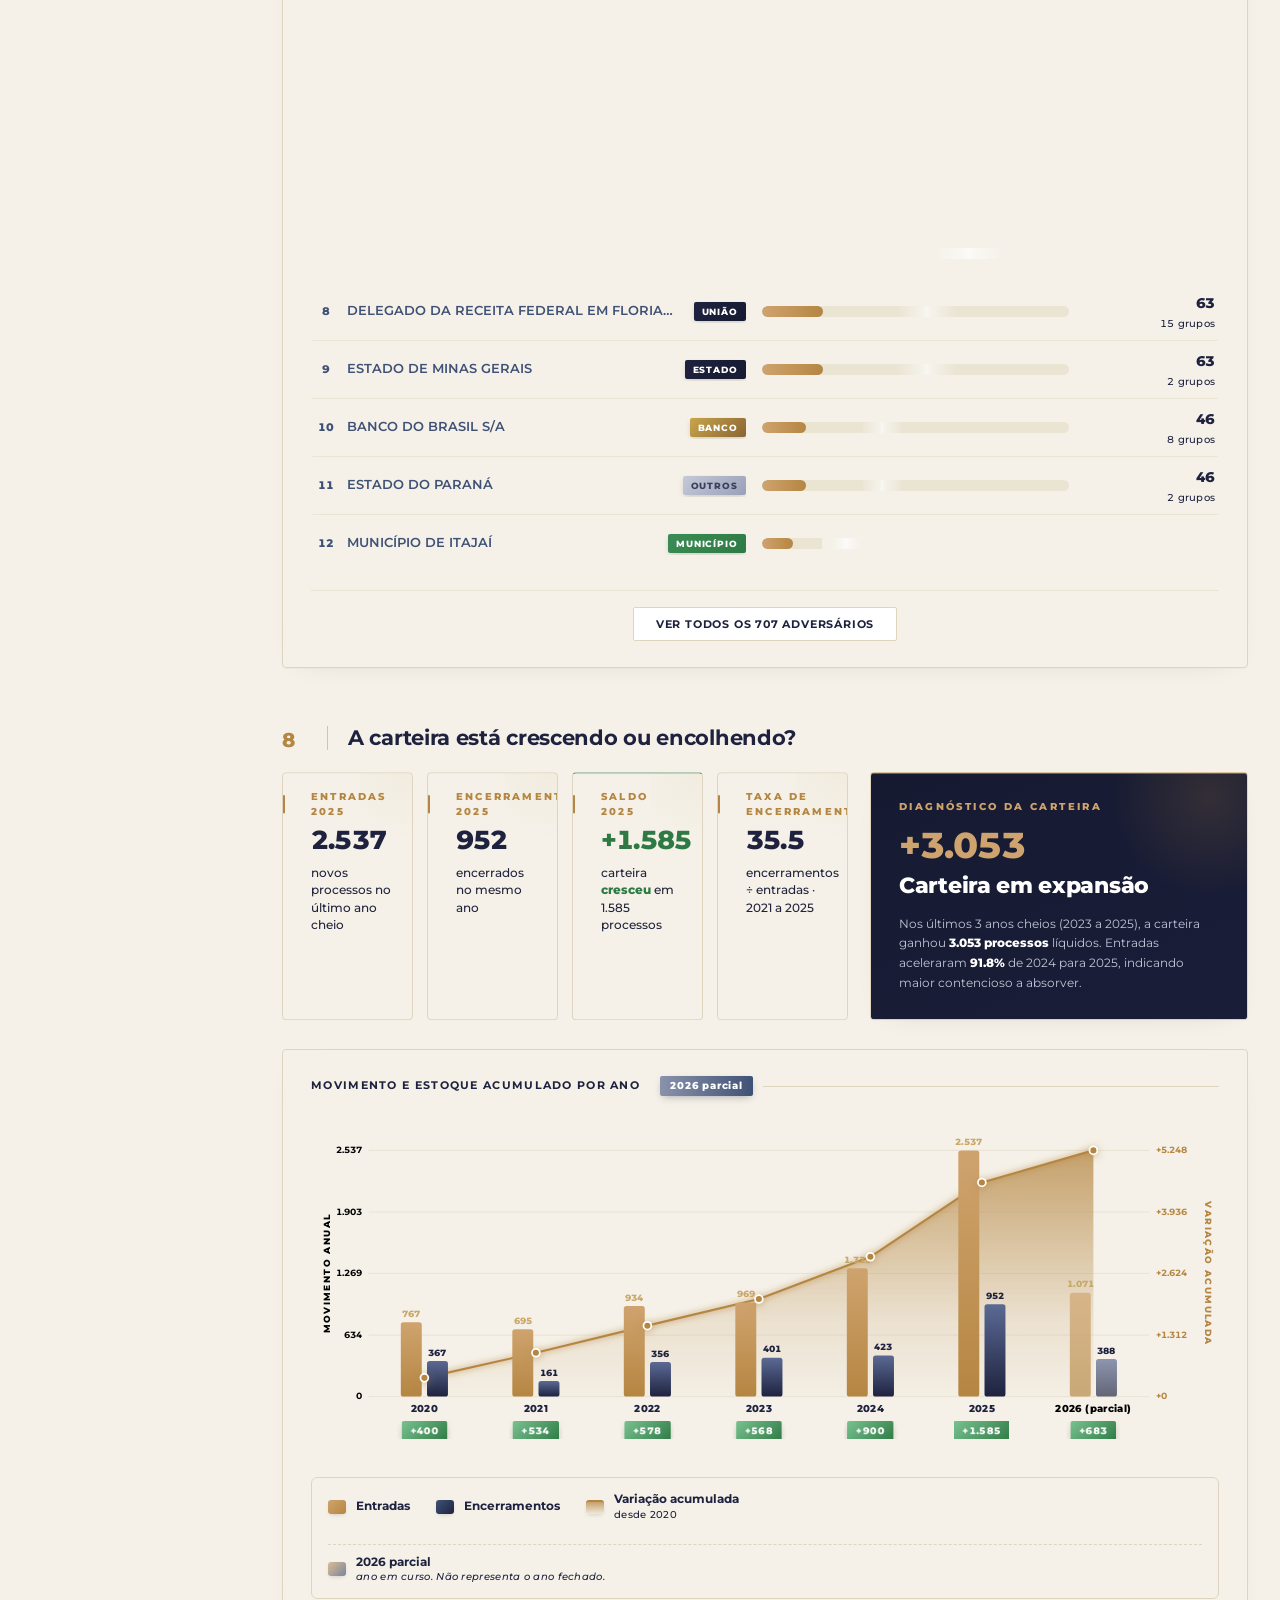
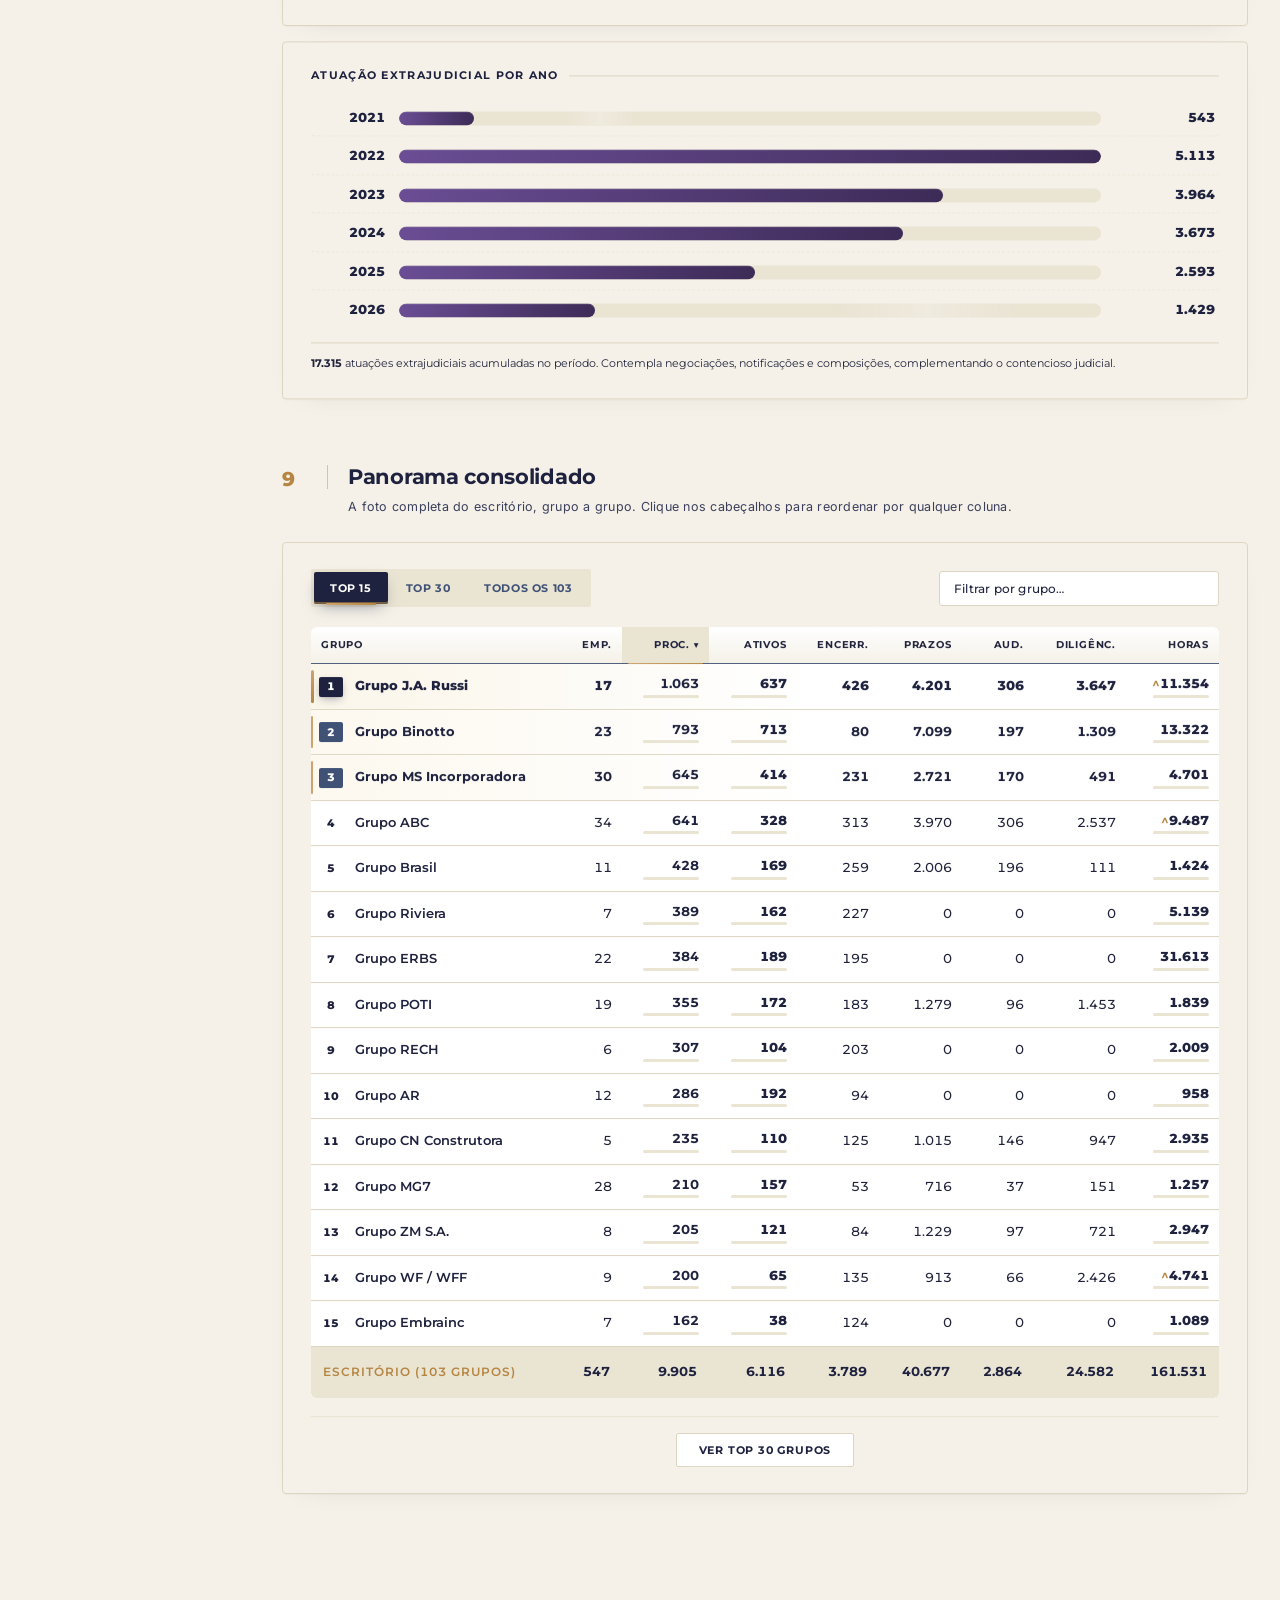
==== commit 60b746bb: "4 refinos para apresentacao a diretoria: hero ampliado, deltas anuais, alerta critico, 'Grupo' norma" ====
--- a/index.html
+++ b/index.html
@@ -31,6 +31,8 @@
 body,.hero,.panel,.exec-card,.tk-card,.sn-brand-logo,#pano-table,.pilha-card,.eff-sum-card,.foro-conc,.area-insight,.polo-dom,.tempo-crit,.mov-diag,.partes-lider{transition:background-color .5s ease,color .5s ease,border-color .5s ease}
 .serif{font-family:'Montserrat',sans-serif}
 .wrap{max-width:1180px;margin:0 auto;padding:0 32px}
+@media(min-width:1440px){.wrap{max-width:1400px}}
+@media(min-width:1800px){.wrap{max-width:1560px}}
 .gold-rule{height:2px;background:linear-gradient(90deg,var(--gold),var(--gold-soft));border:0}
 
 /* ============ Ajustes específicos do tema escuro ============ */
@@ -246,6 +248,29 @@
 
 /* ============ Card de KPIs (flutuante, entre hero e sessões) ============ */
 .kpi-strip-wrap{max-width:1180px;margin:-46px auto 34px;padding:0 32px;position:relative;z-index:5}
+@media(min-width:1440px){.kpi-strip-wrap{max-width:1400px}}
+@media(min-width:1800px){.kpi-strip-wrap{max-width:1560px}}
+
+/* Faixa de alerta abaixo dos KPIs — envelhecimento crítico e similares */
+.alert-strip-wrap{max-width:1180px;margin:0 auto 34px;padding:0 32px;position:relative;z-index:4}
+@media(min-width:1440px){.alert-strip-wrap{max-width:1400px}}
+@media(min-width:1800px){.alert-strip-wrap{max-width:1560px}}
+.alert-strip{background:linear-gradient(90deg,rgba(166,61,56,.06) 0%,transparent 60%),var(--card);border:1px solid var(--line);border-left:3px solid #a63d38;border-radius:2px;padding:18px 24px 18px 22px;display:flex;align-items:center;gap:20px;box-shadow:0 6px 22px -14px rgba(30,34,63,.2)}
+.alert-strip .as-icon{flex:0 0 auto;width:26px;height:26px;color:#a63d38}
+.alert-strip .as-icon svg{width:100%;height:100%}
+.alert-strip .as-body{flex:1;min-width:0}
+.alert-strip .as-eyebrow{font-family:'Montserrat',sans-serif;font-size:9.5px;font-weight:800;letter-spacing:2.4px;text-transform:uppercase;color:#a63d38;margin-bottom:4px}
+.alert-strip .as-headline{font-family:'Montserrat',sans-serif;font-size:14.5px;font-weight:700;color:var(--navy);line-height:1.35;letter-spacing:-.2px}
+.alert-strip .as-headline b{font-weight:800;color:#a63d38}
+.alert-strip .as-cta{flex:0 0 auto;font-family:'Montserrat',sans-serif;font-size:10.5px;font-weight:700;letter-spacing:.8px;text-transform:uppercase;color:var(--navy);background:transparent;border:1px solid var(--line);border-radius:2px;padding:9px 16px;cursor:pointer;transition:.22s cubic-bezier(.22,1,.36,1)}
+.alert-strip .as-cta:hover{background:var(--navy);color:#fff;border-color:var(--navy)}
+body.theme-dark .alert-strip{background:linear-gradient(90deg,rgba(166,61,56,.14) 0%,transparent 60%),#1B1F35;border-color:#2B2F45;border-left-color:#e59993}
+body.theme-dark .alert-strip .as-headline{color:#EDE9DC}
+body.theme-dark .alert-strip .as-headline b{color:#e59993}
+body.theme-dark .alert-strip .as-eyebrow{color:#e59993}
+body.theme-dark .alert-strip .as-icon{color:#e59993}
+body.theme-dark .alert-strip .as-cta{color:#EDE9DC;border-color:#2B2F45}
+body.theme-dark .alert-strip .as-cta:hover{background:var(--gold);color:#fff;border-color:var(--gold)}
 .totals{display:grid;grid-template-columns:repeat(6,1fr);gap:0;background:#fff;border:1px solid var(--line);border-top:2px solid var(--gold);border-radius:4px;padding:26px 30px;box-shadow:0 1px 0 rgba(0,0,0,.03),0 24px 48px -24px rgba(30,34,63,.28),0 4px 12px -4px rgba(30,34,63,.06);opacity:0;transform:translateY(12px);animation:kpiStripIn .7s cubic-bezier(.22,1,.36,1) .1s forwards}
 @keyframes kpiStripIn{to{opacity:1;transform:none}}
 .totals .kpi{padding:2px 26px 2px 0;position:relative}
@@ -254,6 +279,14 @@
 .totals .kpi .v{font-family:'Montserrat',sans-serif;font-size:30px;font-weight:800;line-height:1;color:var(--navy);letter-spacing:-.7px;font-variant-numeric:tabular-nums}
 .totals .kpi .v small{font-size:16px;color:var(--gold);font-weight:700;margin-right:1px}
 .totals .kpi .l{font-size:9.5px;font-weight:800;letter-spacing:1.6px;text-transform:uppercase;color:var(--gold);margin-top:12px}
+/* Chip Δ (variação anual) ao lado do número principal */
+.kpi-delta{display:inline-block;margin-left:10px;font-size:11px;font-weight:800;letter-spacing:.3px;padding:3px 8px;border-radius:2px;vertical-align:8px;font-variant-numeric:tabular-nums;font-family:'Montserrat',sans-serif;line-height:1}
+.kpi-delta.up{color:#2f7a44;background:rgba(47,122,68,.10);border:1px solid rgba(47,122,68,.25)}
+.kpi-delta.down{color:#a63d38;background:rgba(166,61,56,.10);border:1px solid rgba(166,61,56,.25)}
+.kpi-delta.flat{color:var(--muted);background:var(--paper2);border:1px solid var(--line)}
+body.theme-dark .kpi-delta.up{color:#7fce9a;background:rgba(47,122,68,.18);border-color:rgba(127,206,154,.35)}
+body.theme-dark .kpi-delta.down{color:#e59993;background:rgba(166,61,56,.18);border-color:rgba(229,153,147,.35)}
+body.theme-dark .kpi-delta.flat{color:#a9b0c6;background:#1B1F35;border-color:#2B2F45}
 .totals .kpi .s{font-size:10.5px;color:var(--muted);margin-top:4px;font-weight:500;line-height:1.4}
 @media(max-width:980px){
   .kpi-strip-wrap{margin-top:-40px;padding:0 20px}
@@ -266,6 +299,7 @@
 /* ============ Seções ============ */
 main{padding:64px 0 40px}
 section{margin-bottom:66px;scroll-margin-top:20px}
+@media(min-width:1440px){section{margin-bottom:96px}}
 .sec-head{display:flex;align-items:flex-start;gap:20px;margin-bottom:22px}
 .roman{font-family:'Montserrat',sans-serif;font-size:20px;font-weight:800;color:var(--gold);line-height:1;min-width:46px;padding-top:4px;border-right:1px solid var(--line2);padding-right:18px;letter-spacing:.5px}
 .sec-titles h2{font-family:'Montserrat',sans-serif;font-size:21px;font-weight:700;color:var(--navy);letter-spacing:-.3px;line-height:1.15}
@@ -295,7 +329,8 @@
 .rank-search .rs-clear:hover{color:var(--navy)}
 /* barras */
 .bars{display:flex;flex-direction:column;gap:1px}
-.bar-row{display:grid;grid-template-columns:180px 1fr 100px;align-items:center;gap:16px;padding:9px 4px;border-bottom:1px solid var(--paper2);border-radius:3px;transition:background .18s,padding .2s;opacity:0;transform:translateY(6px);animation:barIn .55s cubic-bezier(.22,1,.36,1) forwards}
+.bar-row{display:grid;grid-template-columns:230px 1fr 100px;align-items:center;gap:16px;padding:9px 4px;border-bottom:1px solid var(--paper2);border-radius:3px;transition:background .18s,padding .2s;opacity:0;transform:translateY(6px);animation:barIn .55s cubic-bezier(.22,1,.36,1) forwards}
+@media(min-width:1440px){.bar-row{grid-template-columns:280px 1fr 120px}}
 .bar-row:hover{background:linear-gradient(90deg,rgba(181,134,66,.06),transparent);padding-left:10px}
 .bar-row:last-child{border-bottom:0}
 .bar-row .name{font-size:12.5px;font-weight:600;color:var(--navy);text-align:right;overflow:hidden;text-overflow:ellipsis;white-space:nowrap;display:flex;align-items:center;justify-content:flex-end;gap:6px}
@@ -1024,6 +1059,10 @@
 
 <div class="kpi-strip-wrap">
   <div class="totals" id="kpirow"></div>
+</div>
+
+<div class="alert-strip-wrap" id="alert-strip-wrap" style="display:none">
+  <div class="alert-strip" id="alert-strip"></div>
 </div>
 
 <aside class="sidenav" id="sidenav">
@@ -1749,6 +1788,7 @@
 /* ====================== Render ====================== */
 function render(){
   renderKPIs();
+  renderAlerta();
   renderRankingsExec();
   renderRanking();
   renderArea();
@@ -1818,7 +1858,7 @@
     const lis = rows.map((g,i)=>`
       <div class="exec-row${i===0?' top1':''}" data-tt="<b>${g.nome}</b><br>${r.eyebrow}: ${r.fmt(g)}">
         <div class="rk">${i+1}</div>
-        <div class="nm" title="${g.nome}">${g.nome.replace(/^Grupo\s+/,'')}</div>
+        <div class="nm" title="${g.nome}">${g.nome}</div>
         <div class="vl">${r.fmt(g)}${r.sub(g)?`<small>${r.sub(g)}</small>`:''}</div>
       </div>`).join('');
     return `<div class="exec-card${clone?' clone':''}">
@@ -1924,7 +1964,7 @@
       const pct = media/max*100;
       const est = g.horasEst ? '<span class="est-mark" data-tt="Horas por estimativa">^</span>' : '';
       return `<div class="bar-row" data-tt="<b>${g.nome}</b><br>${NUM(g.horas)}h ÷ ${NUM(g.ativos)} ativos = ${media.toFixed(1)} h/proc">
-        <div class="name" title="${g.nome}">${g.nome.replace(/^Grupo\s+/,'')}</div>
+        <div class="name" title="${g.nome}">${g.nome}</d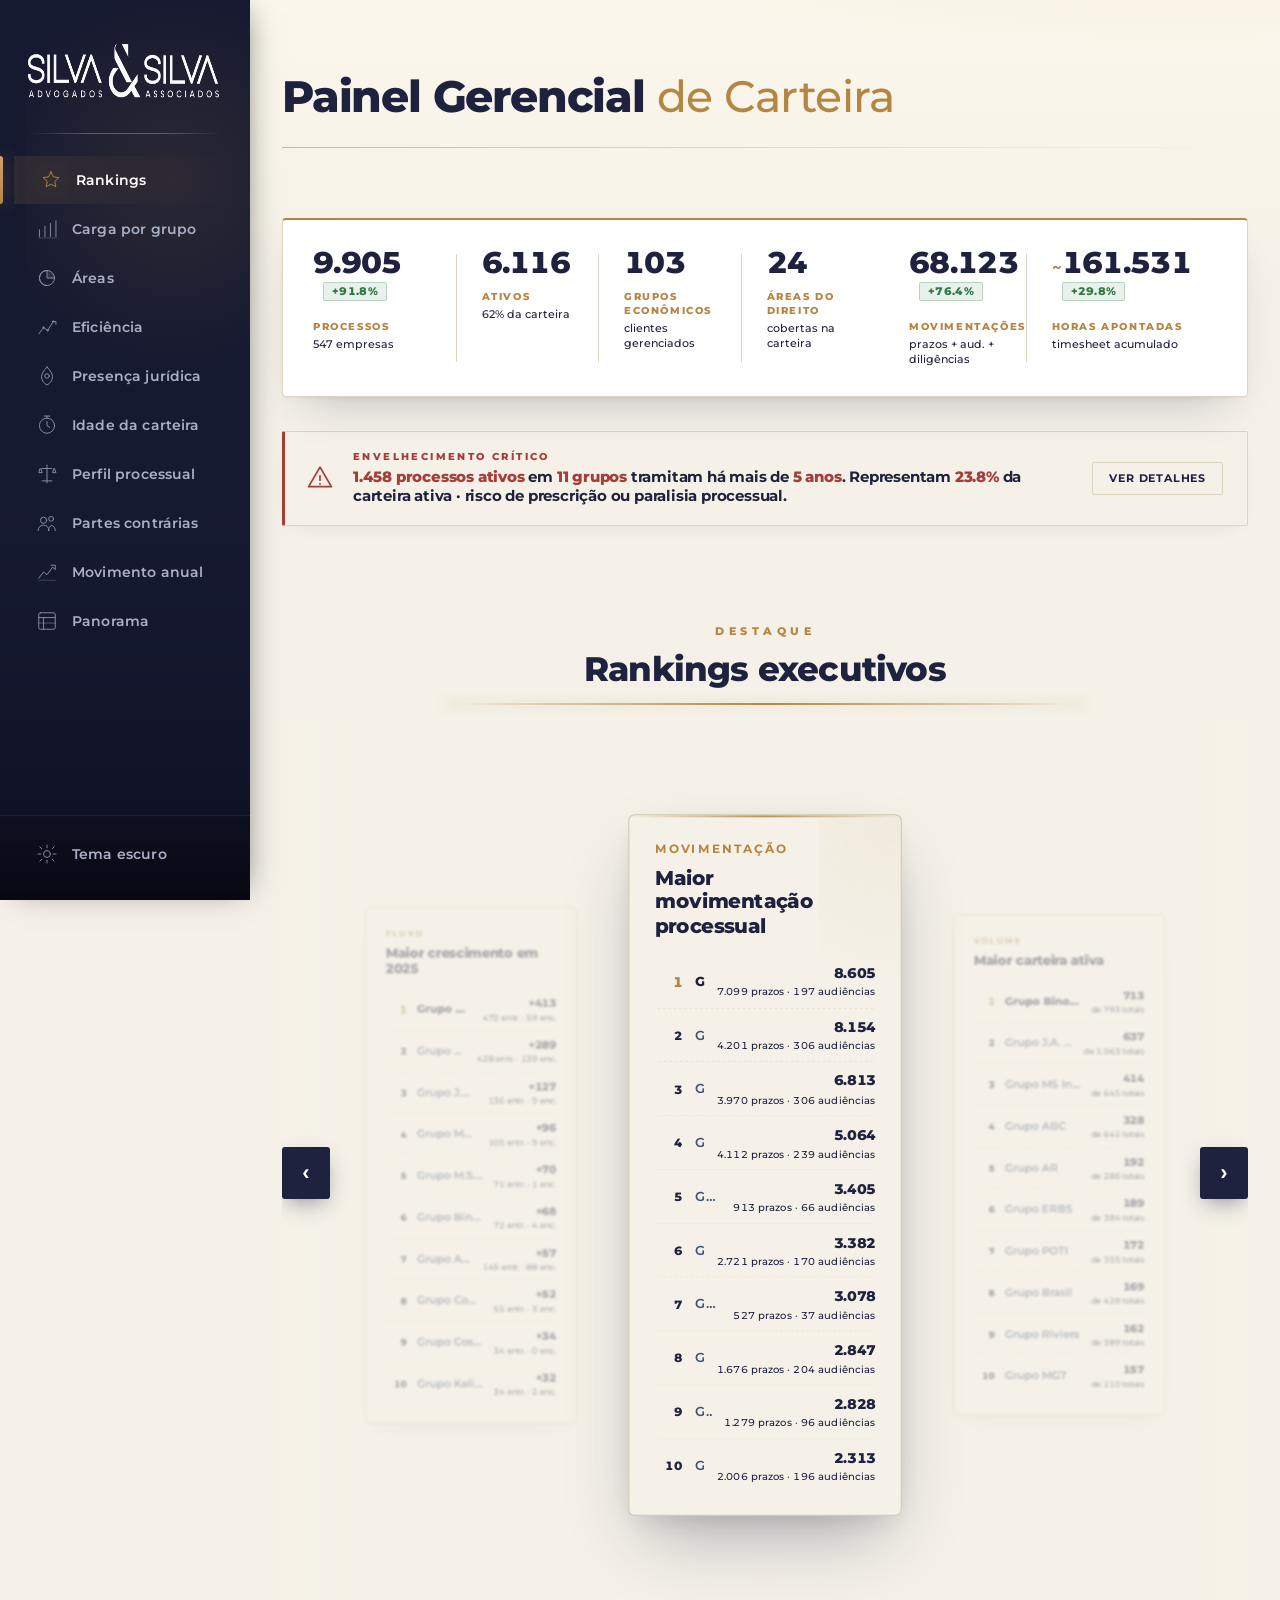
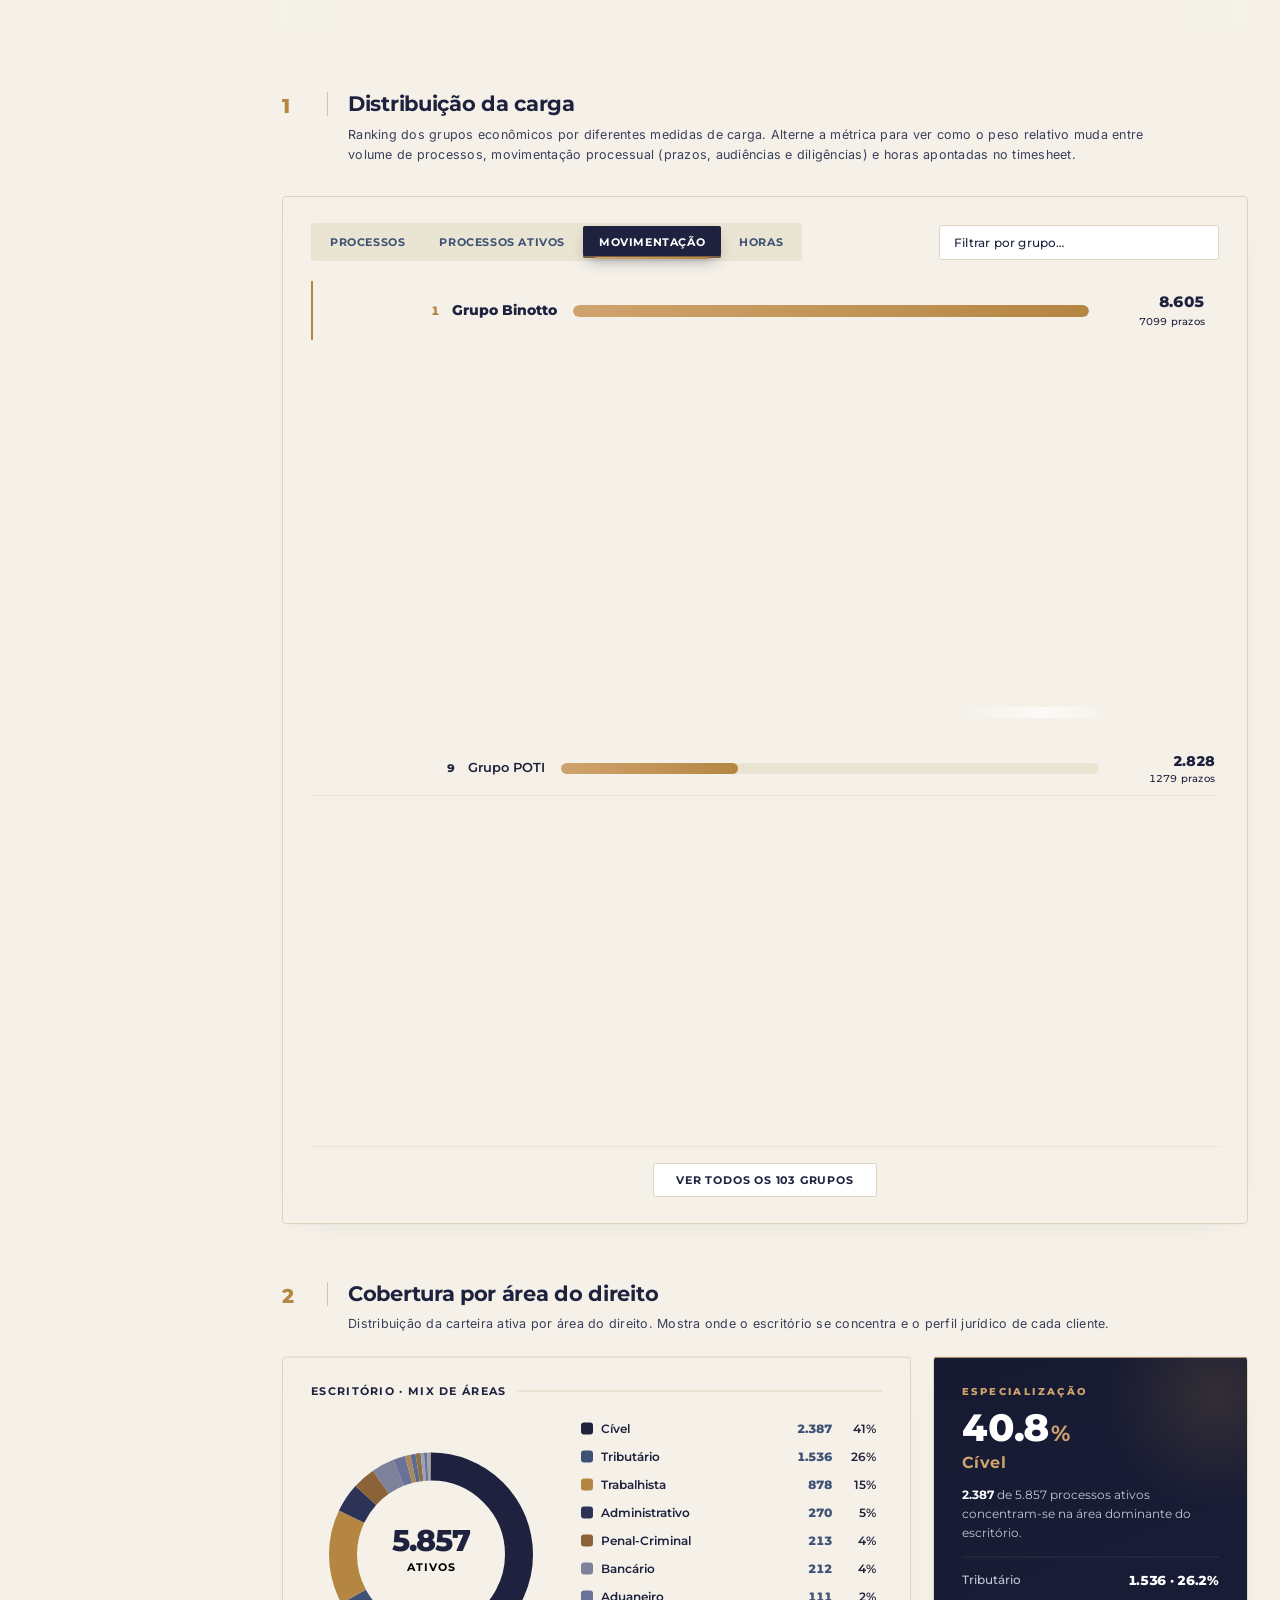
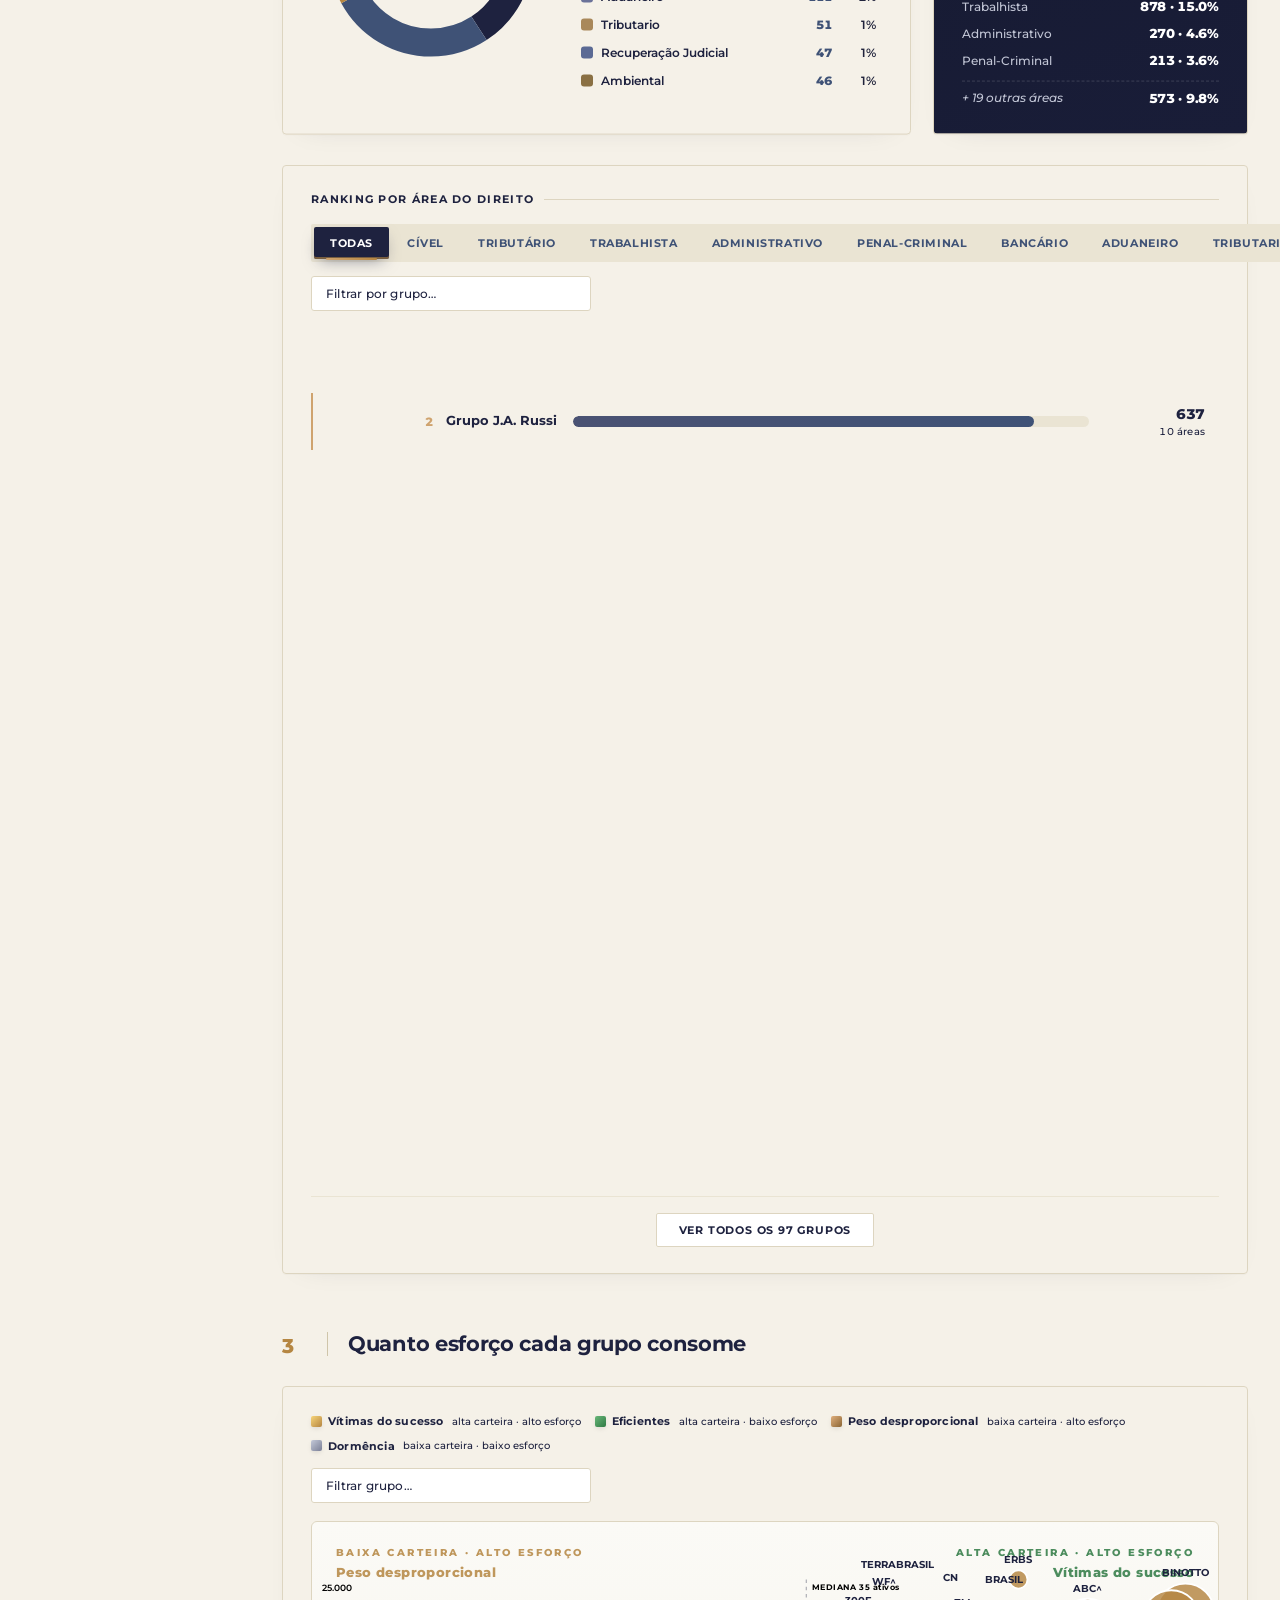
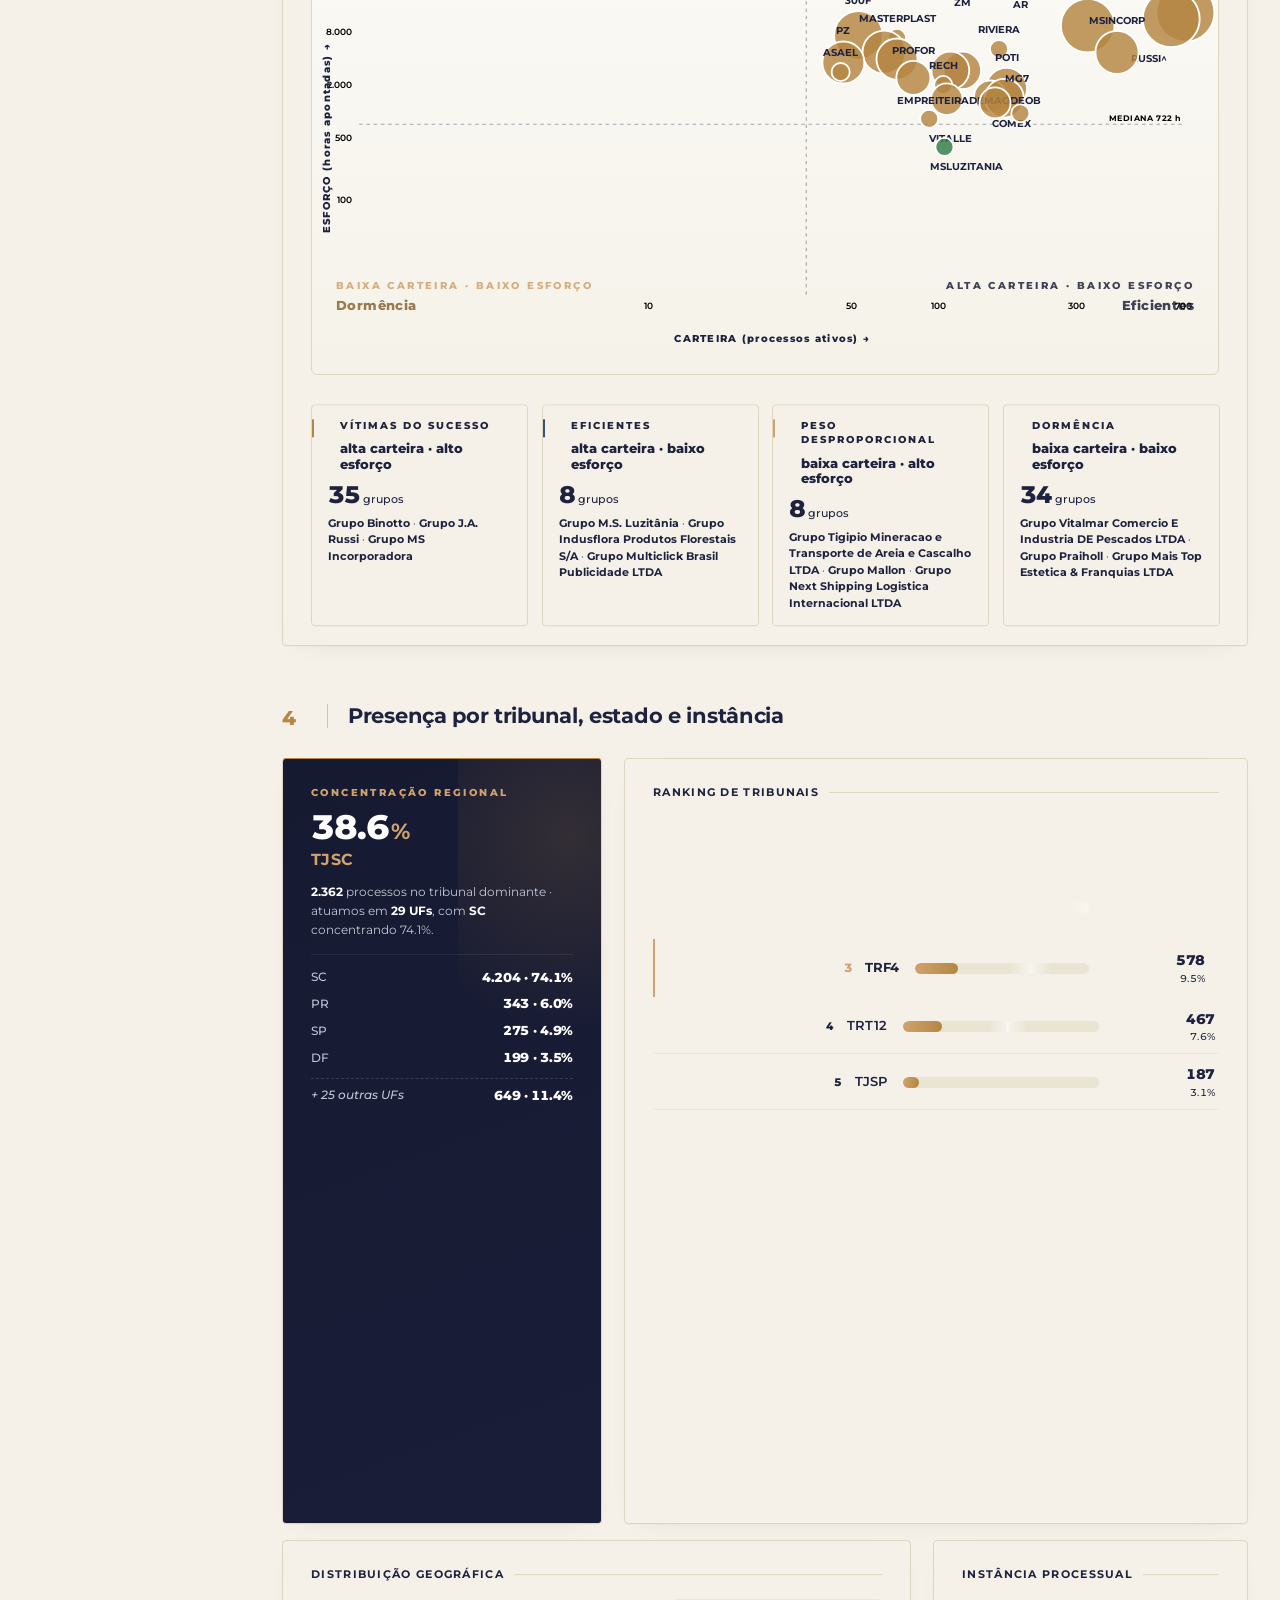
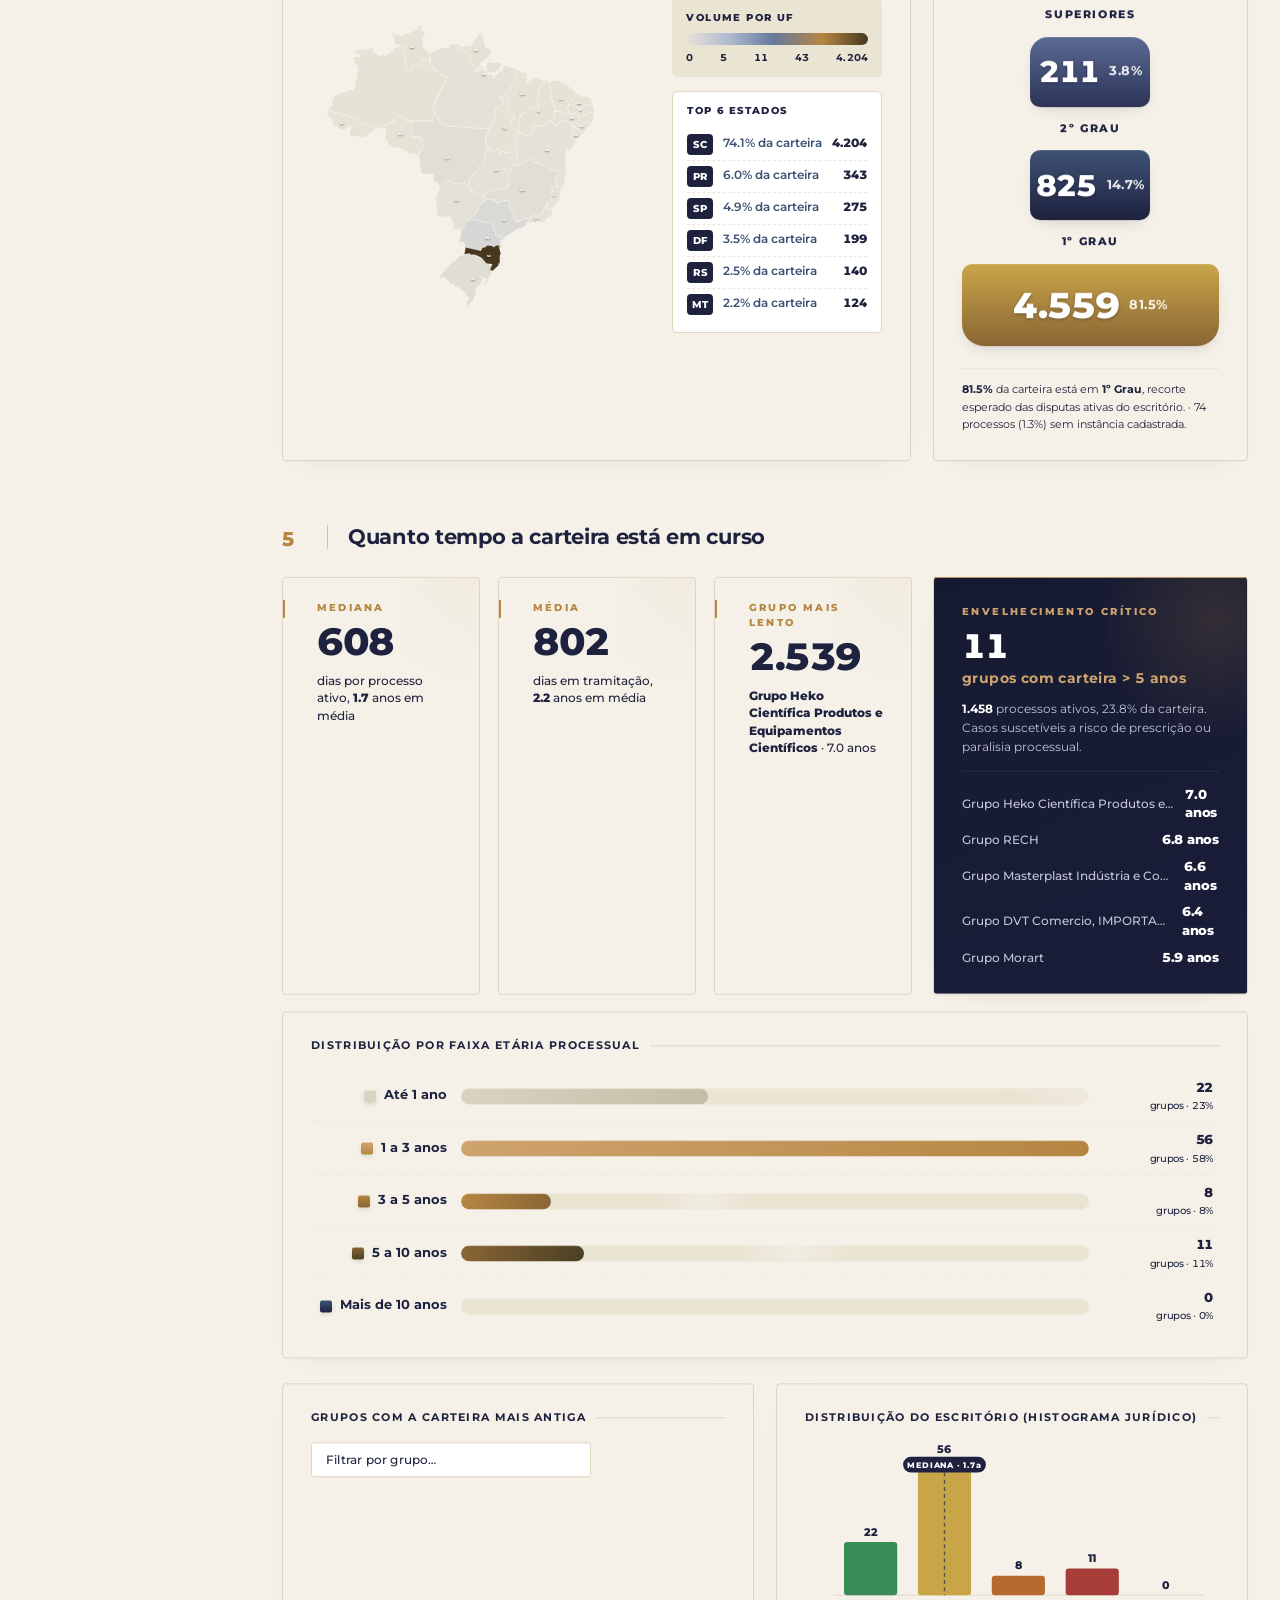
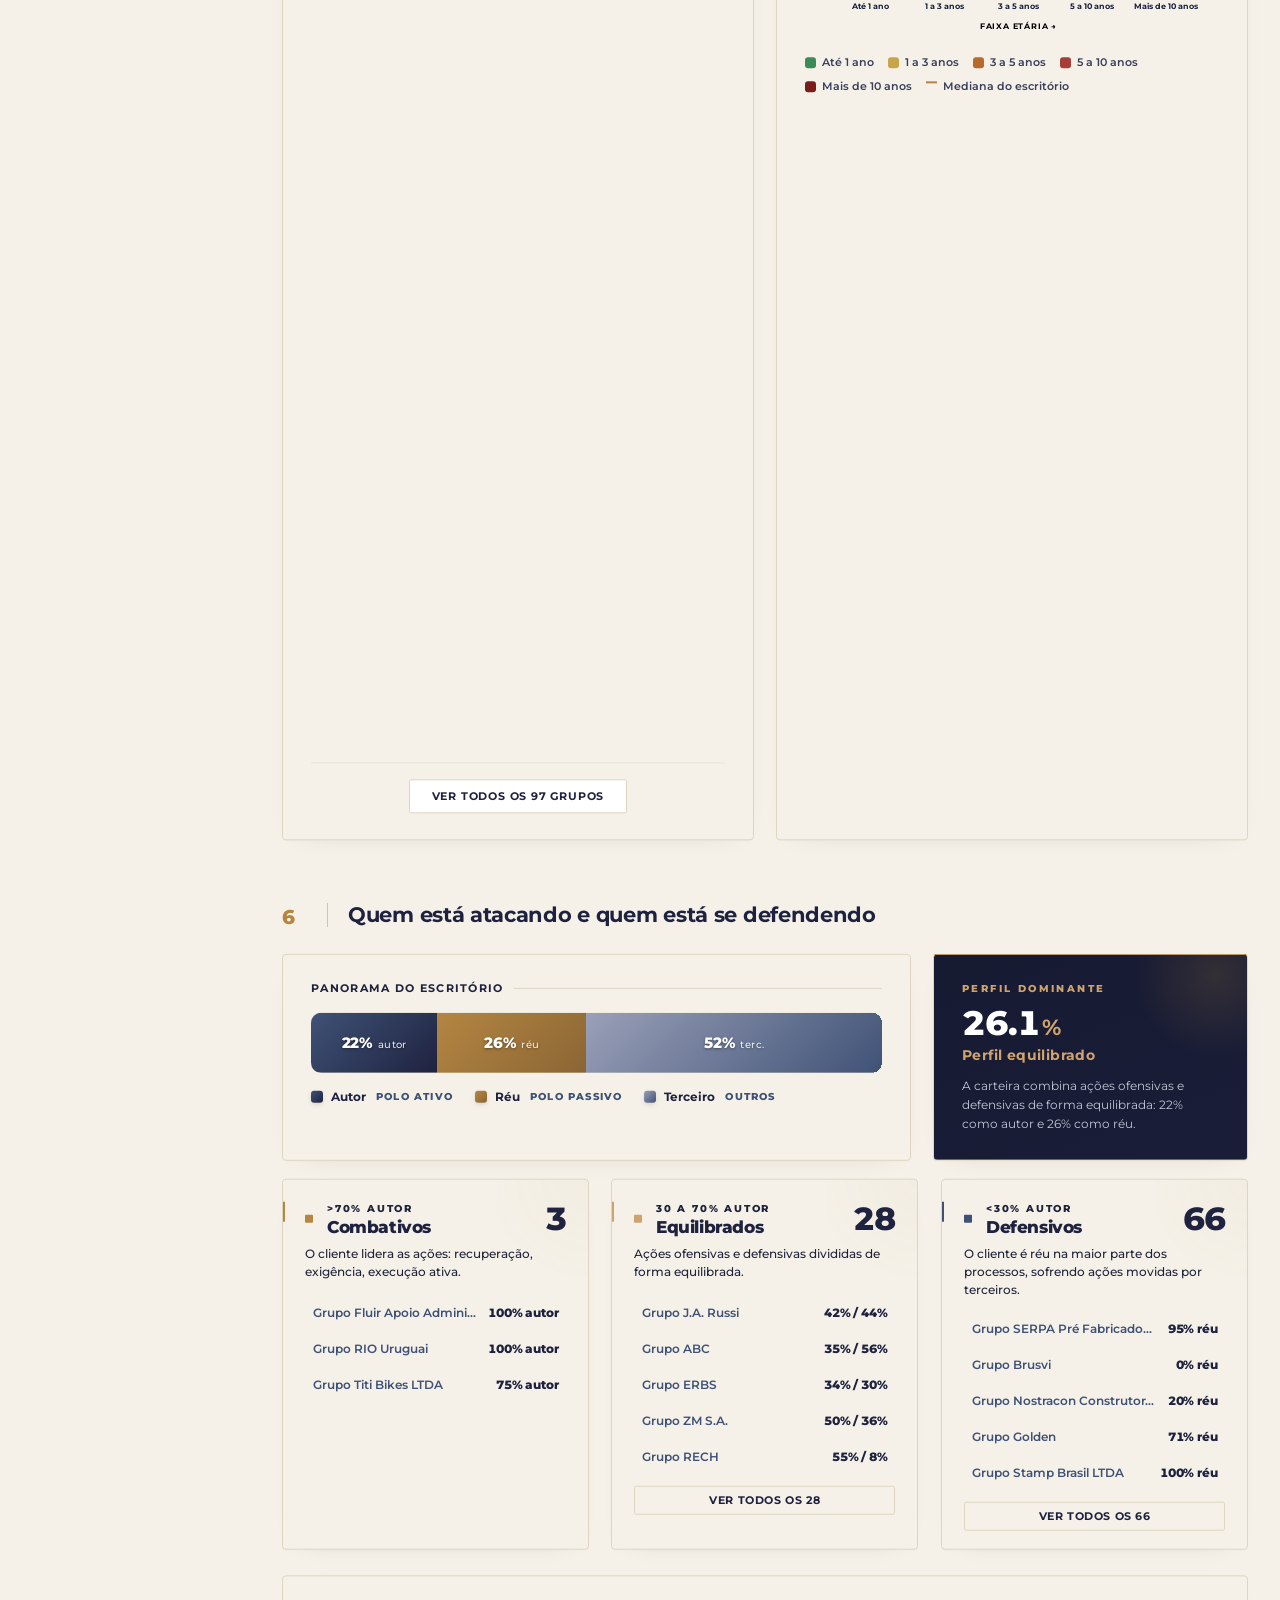
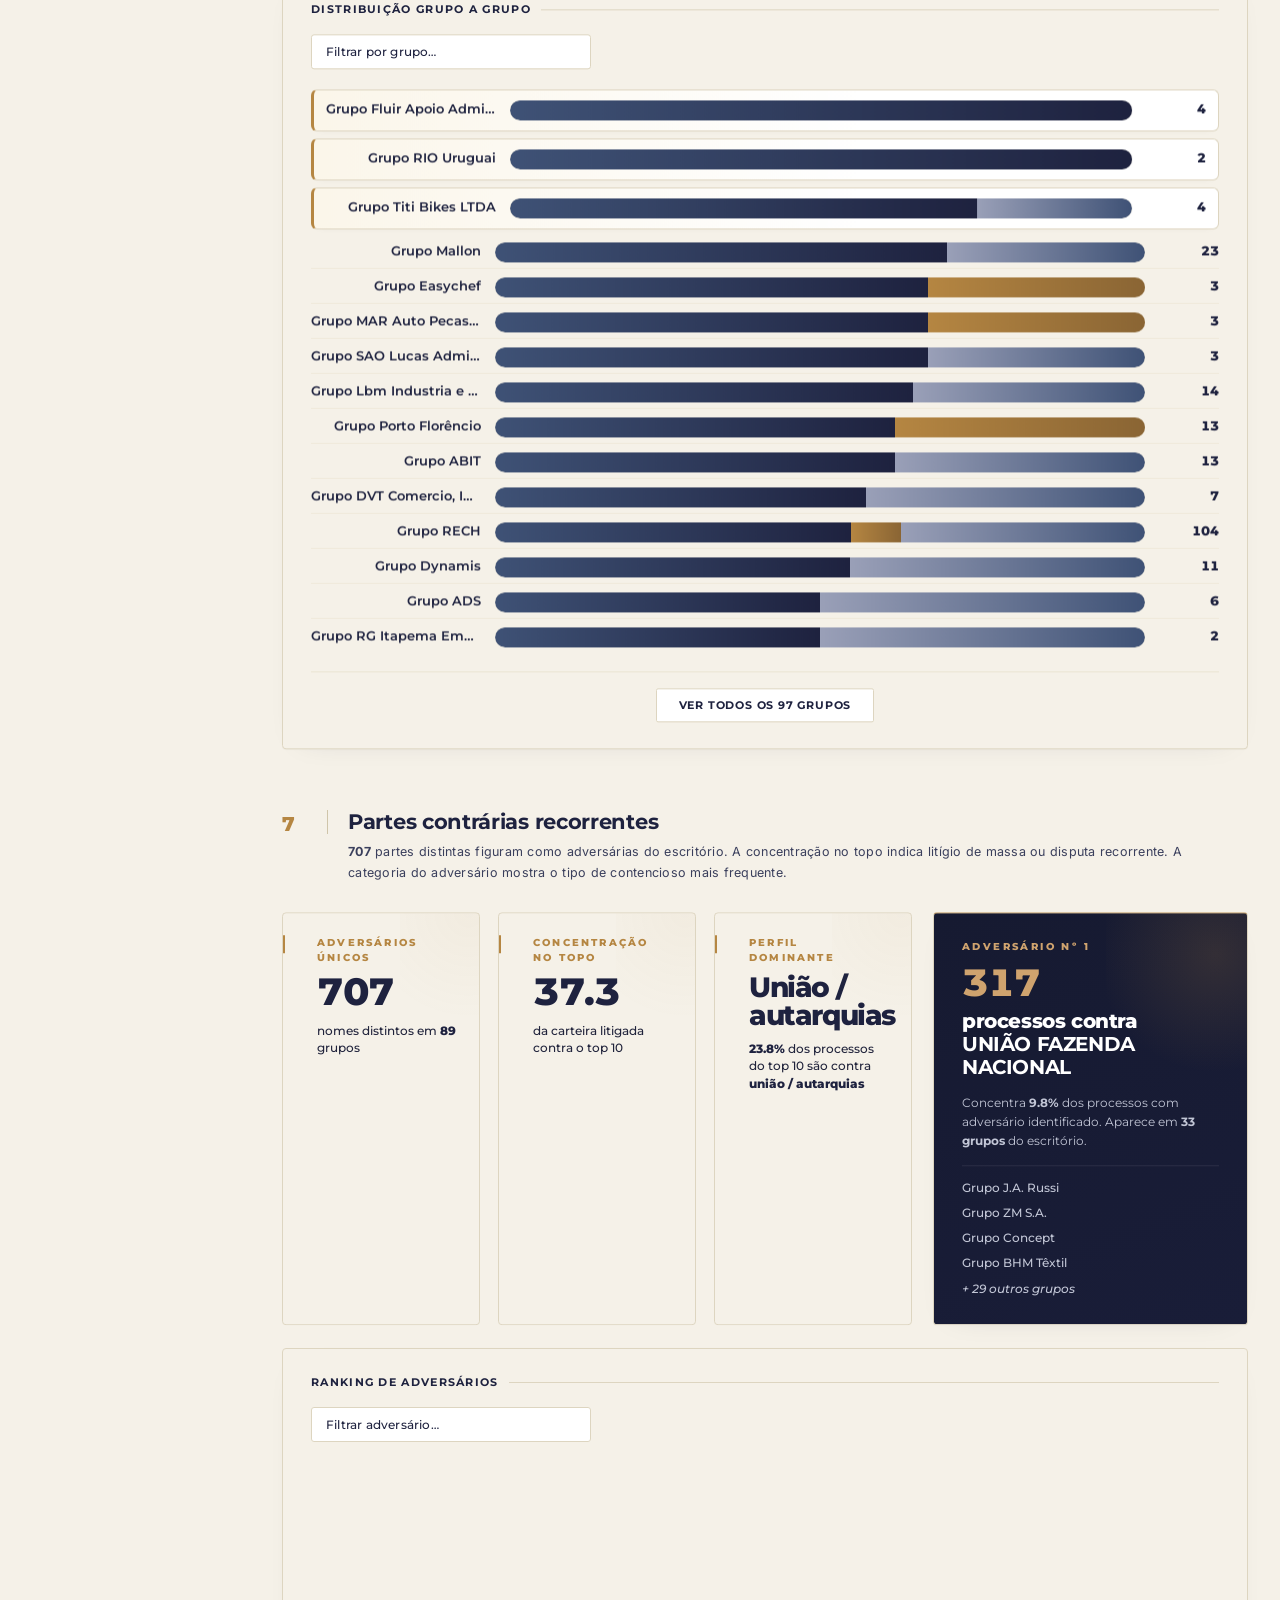
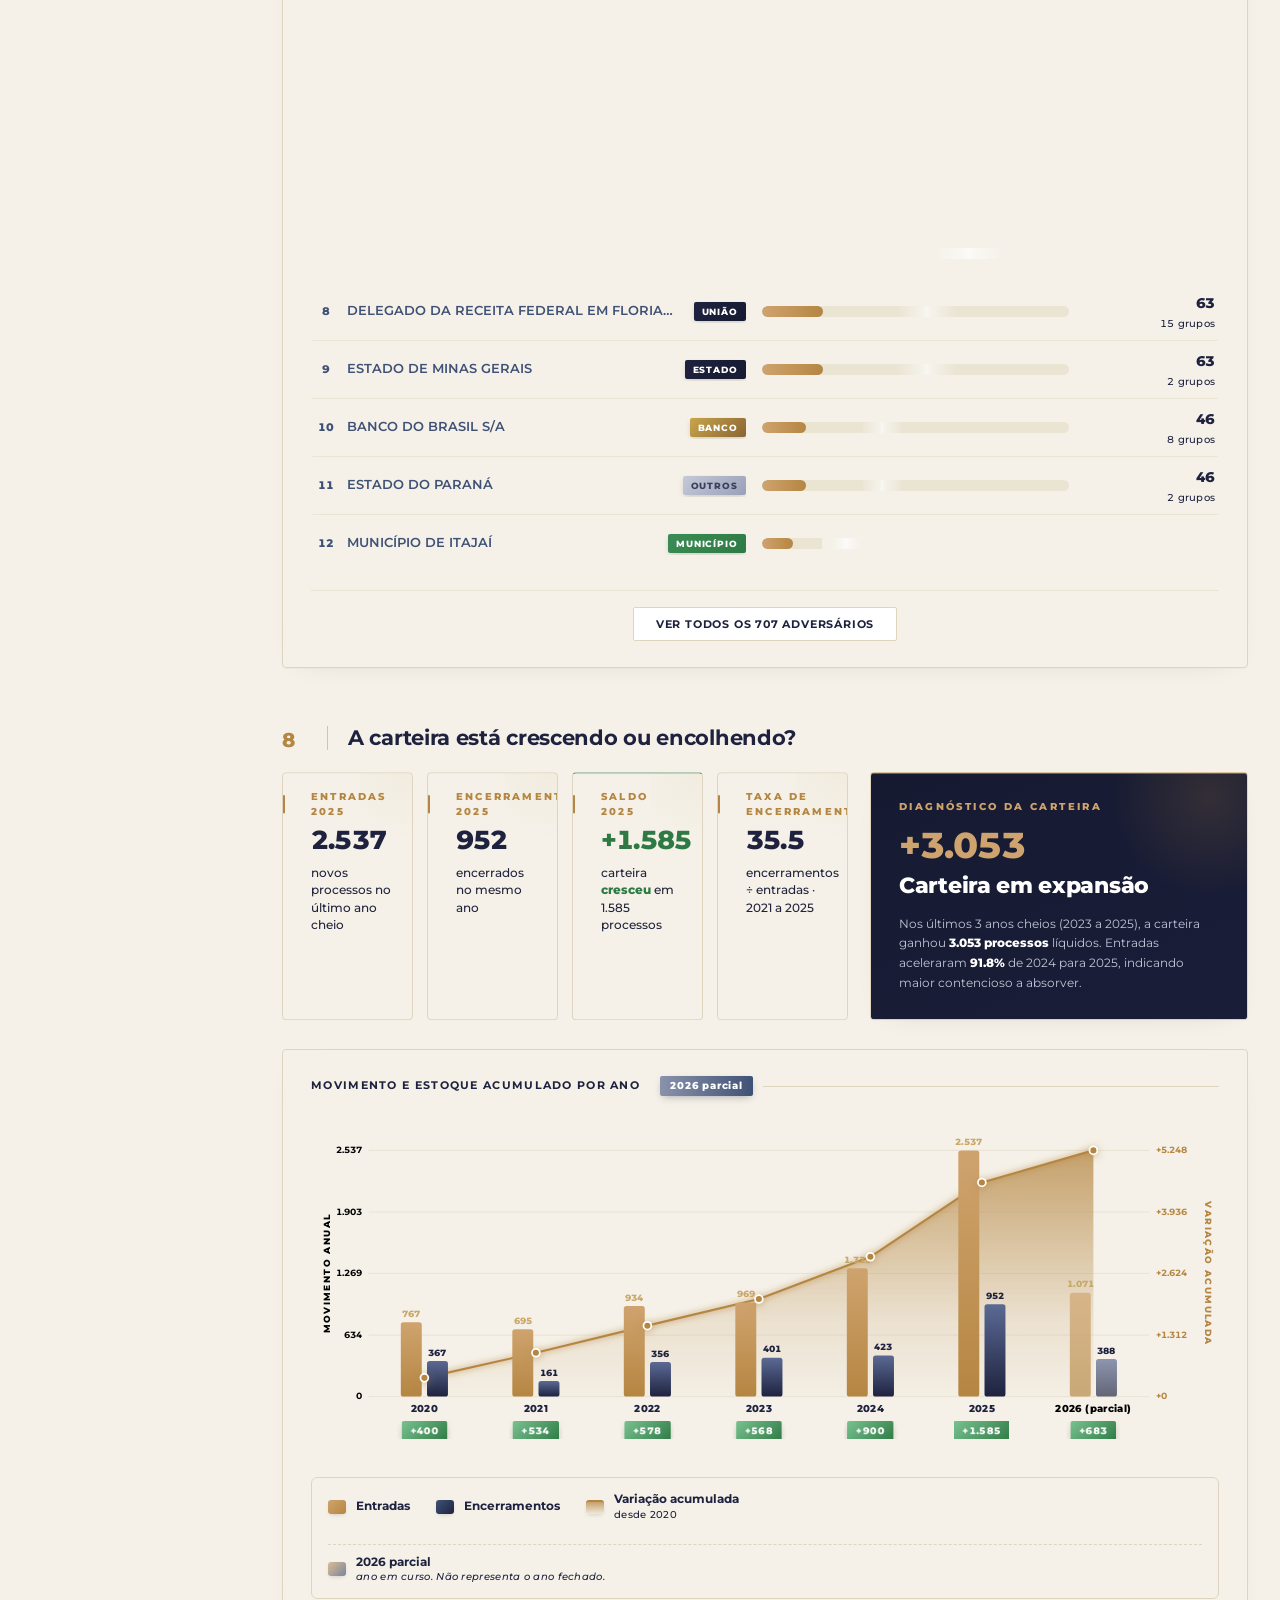
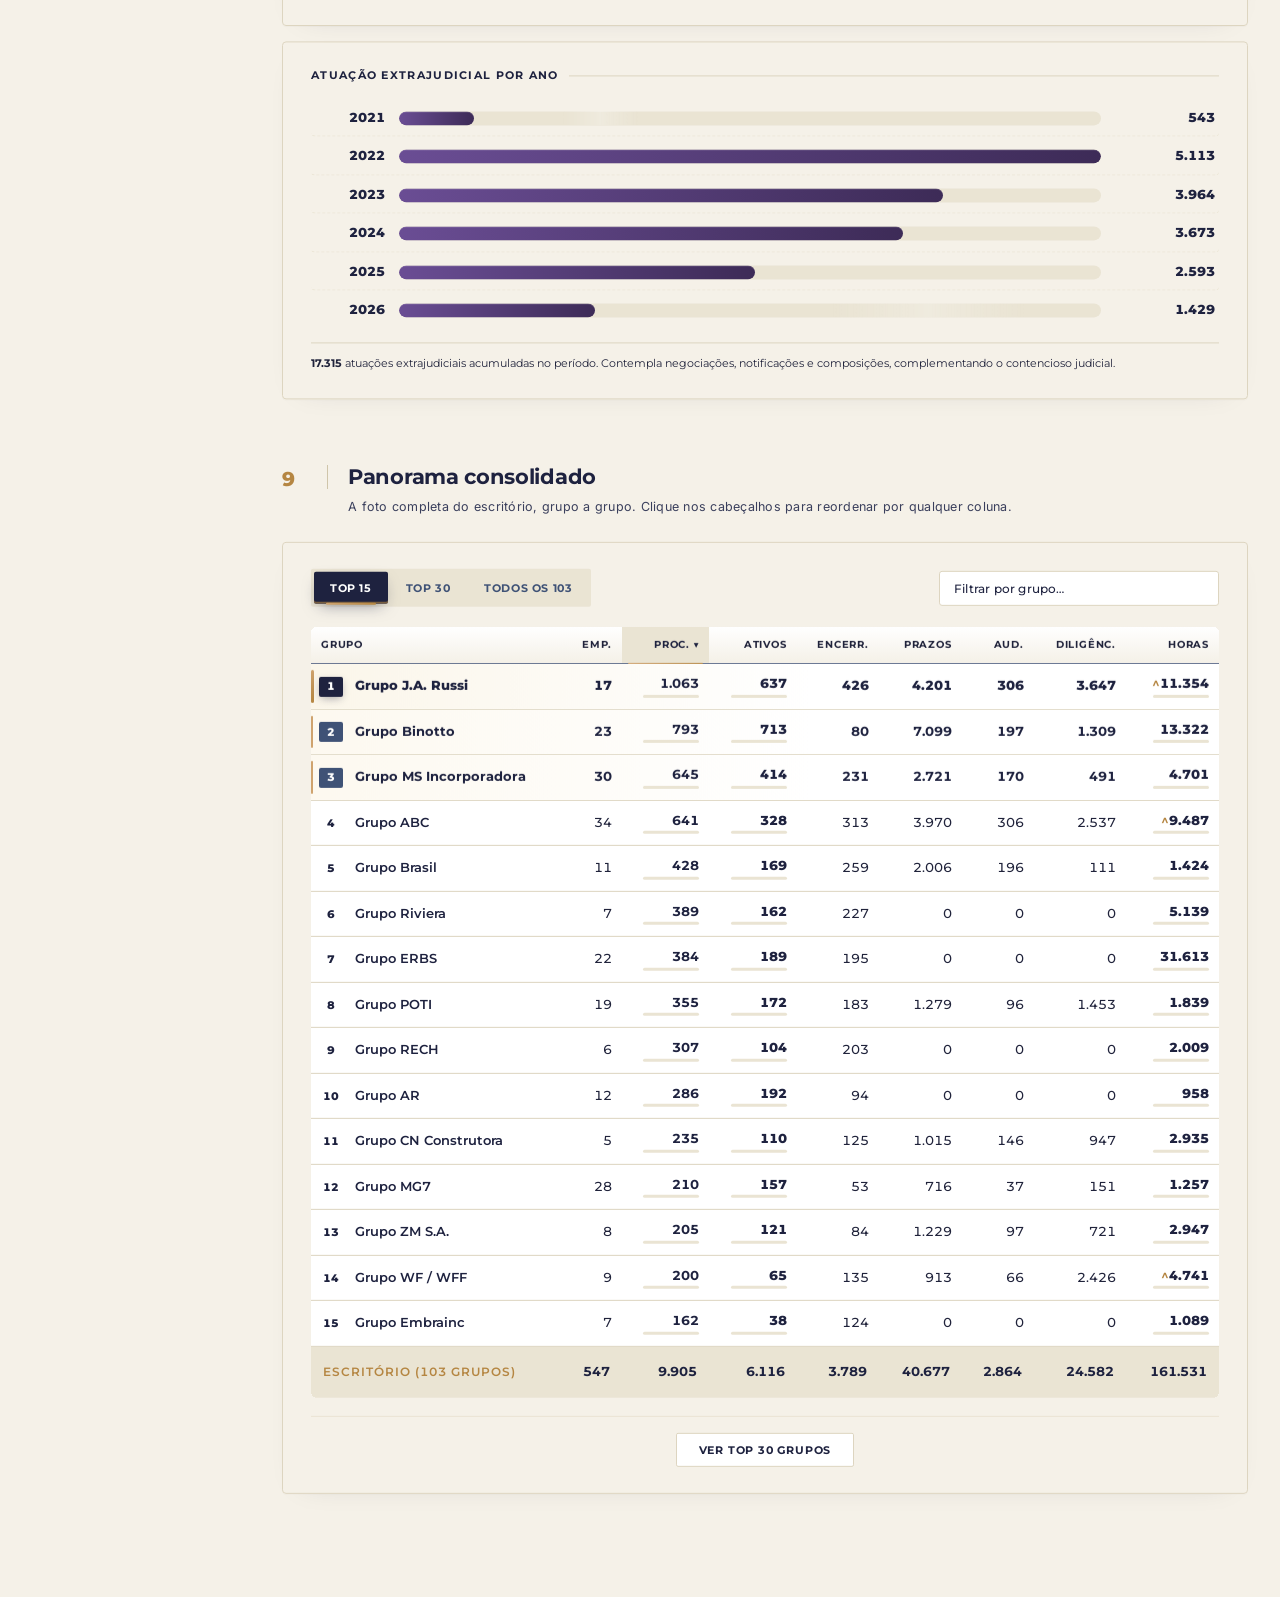
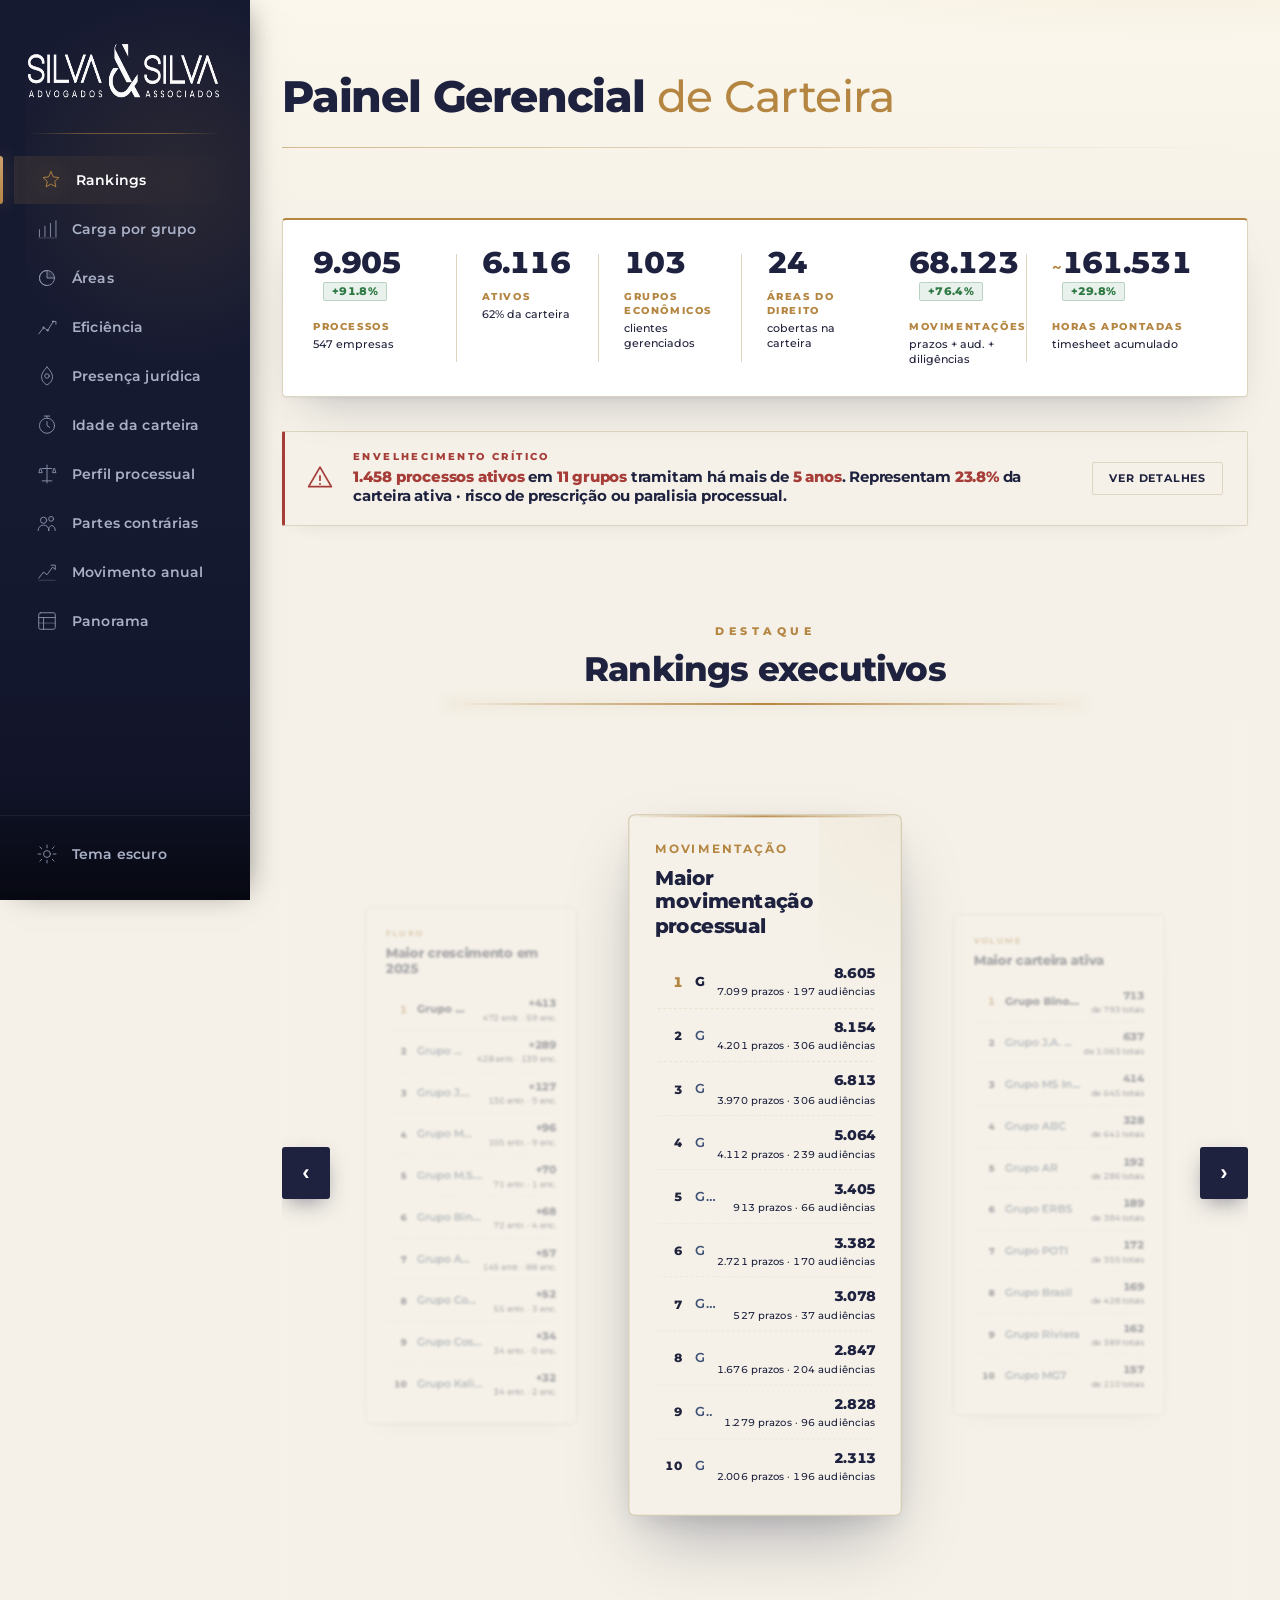
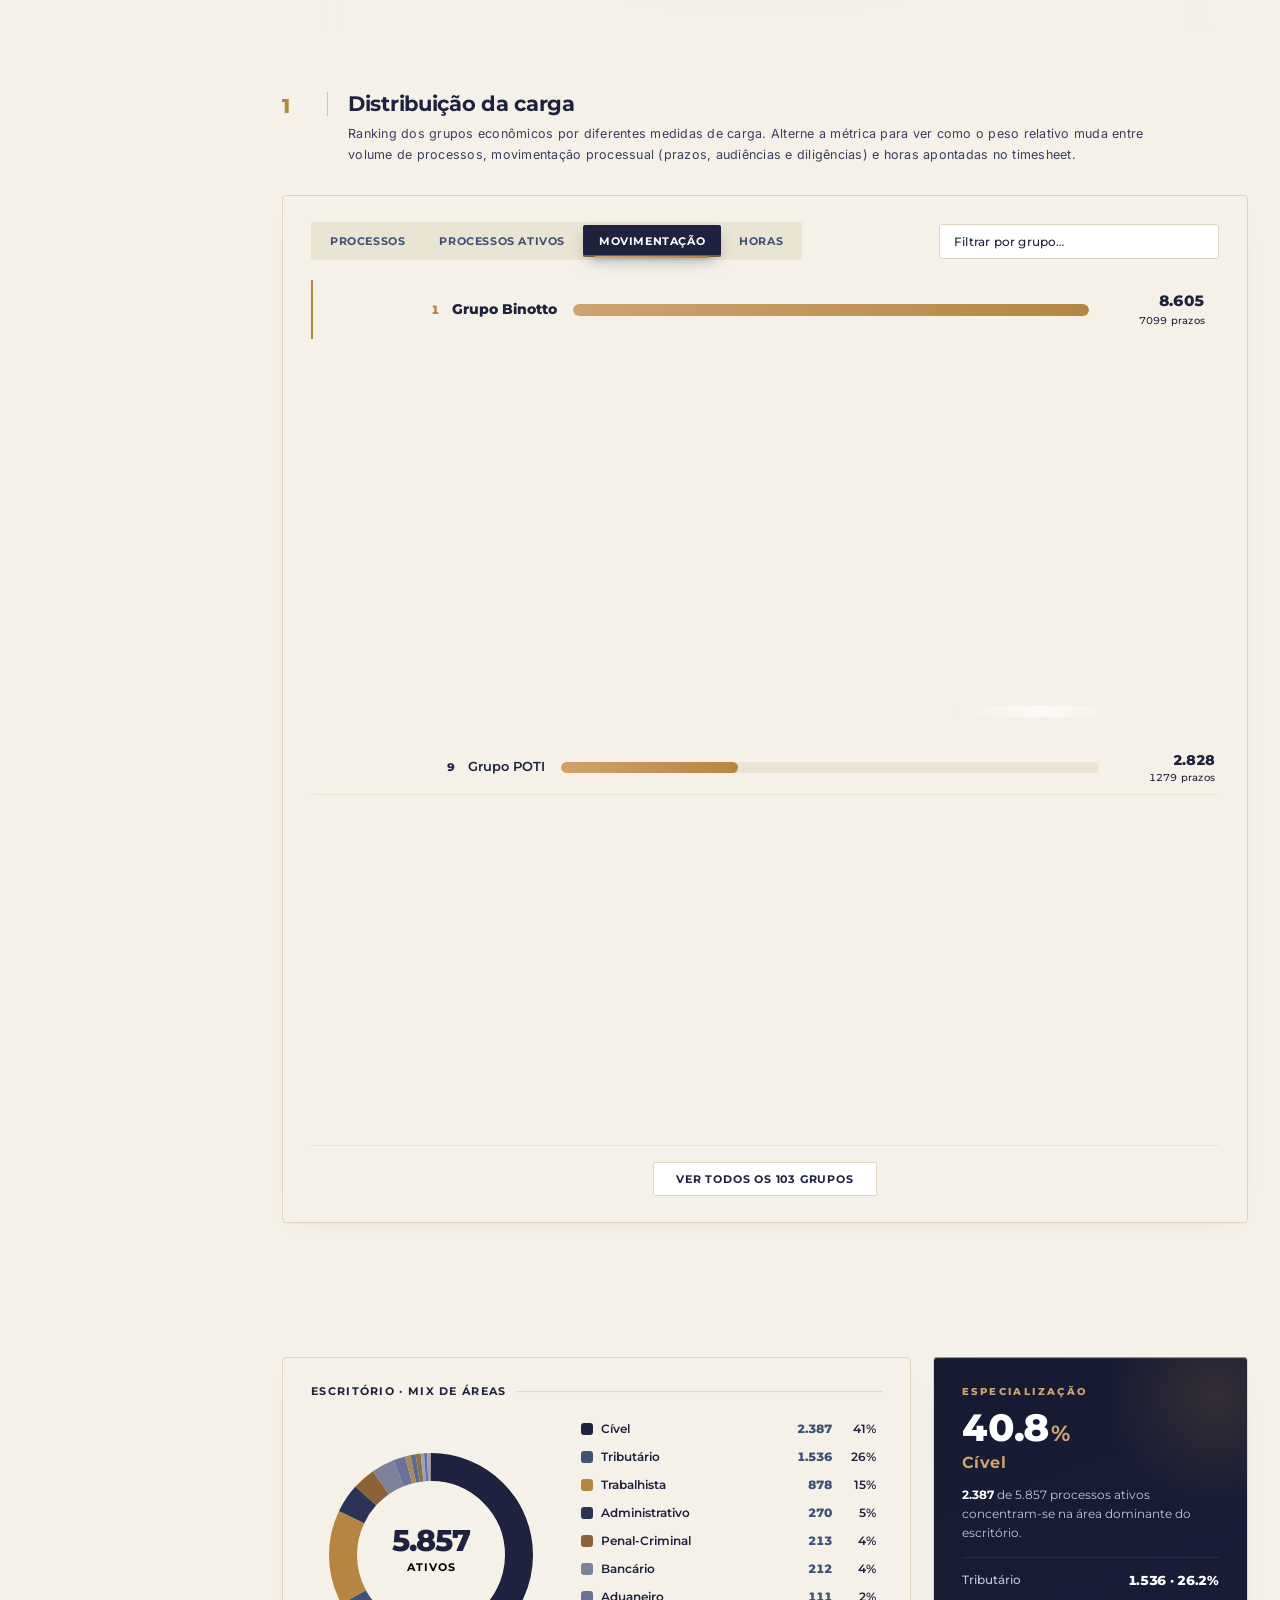
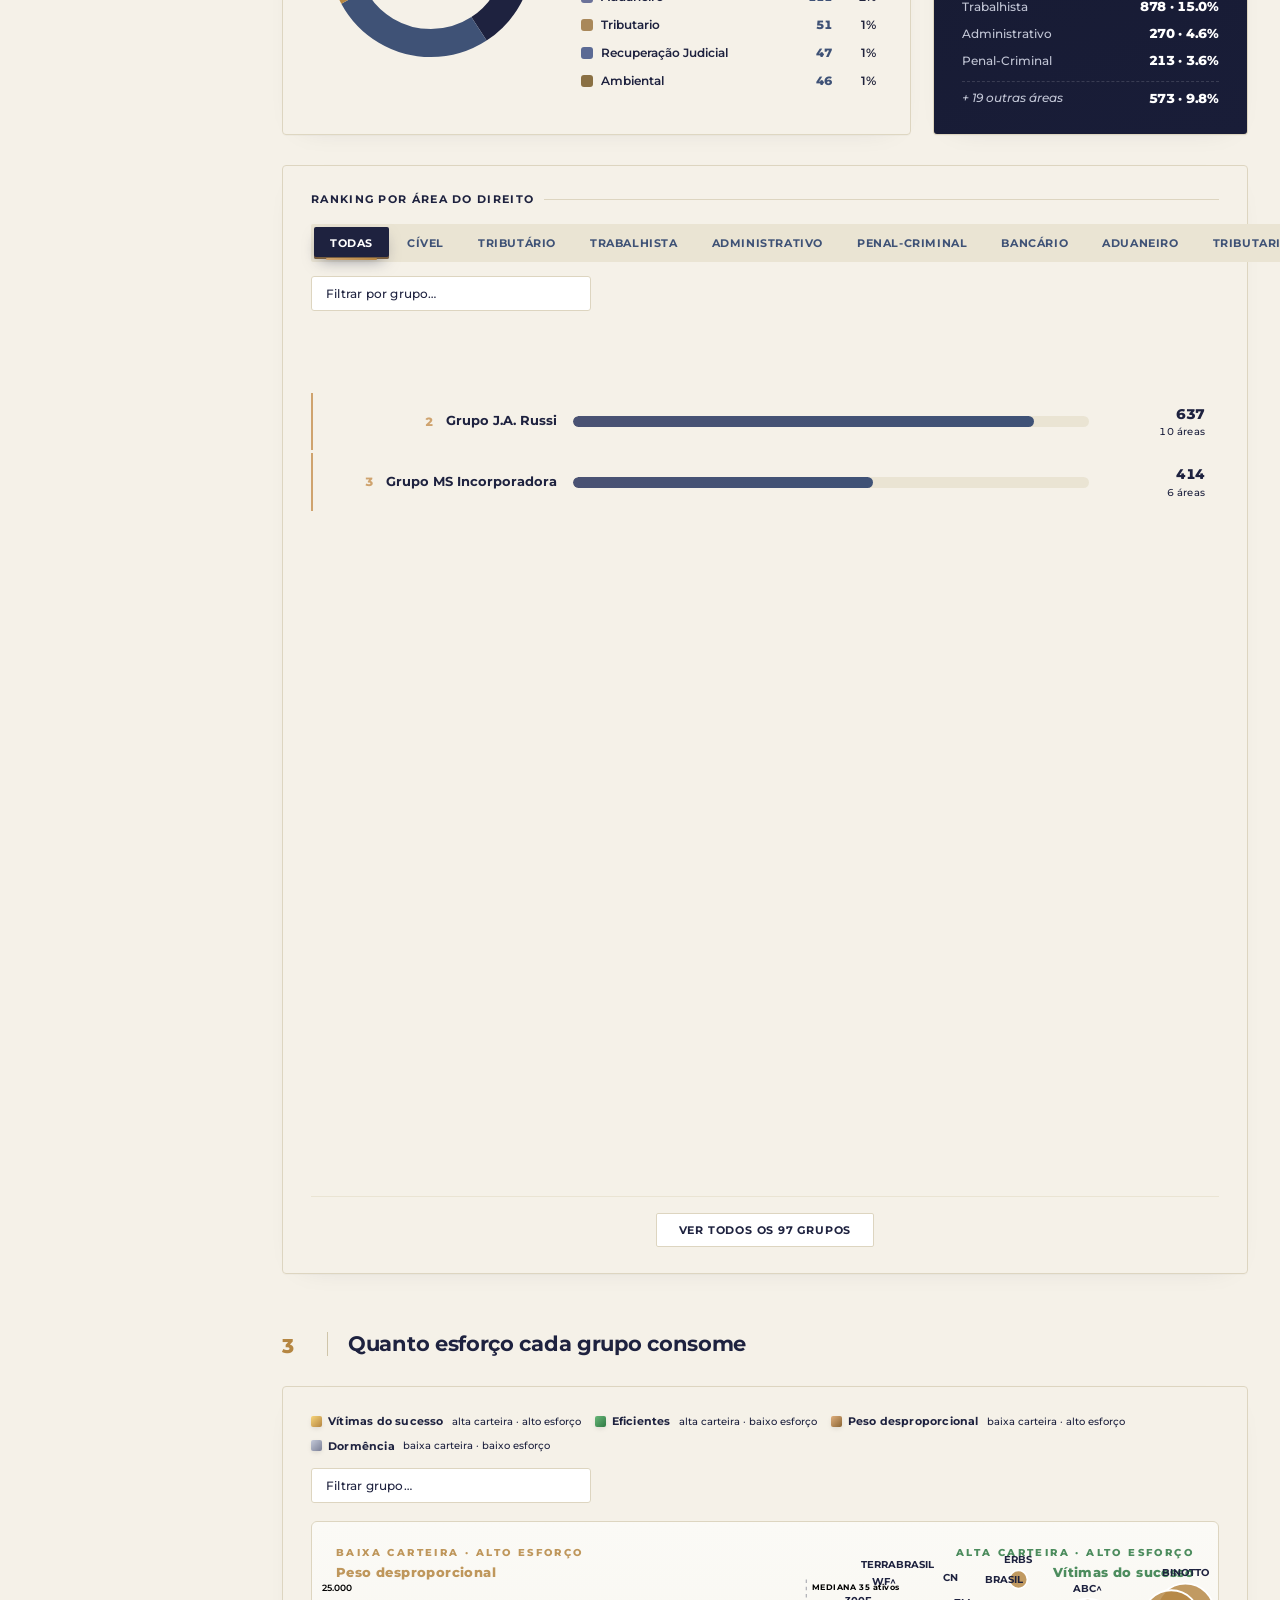
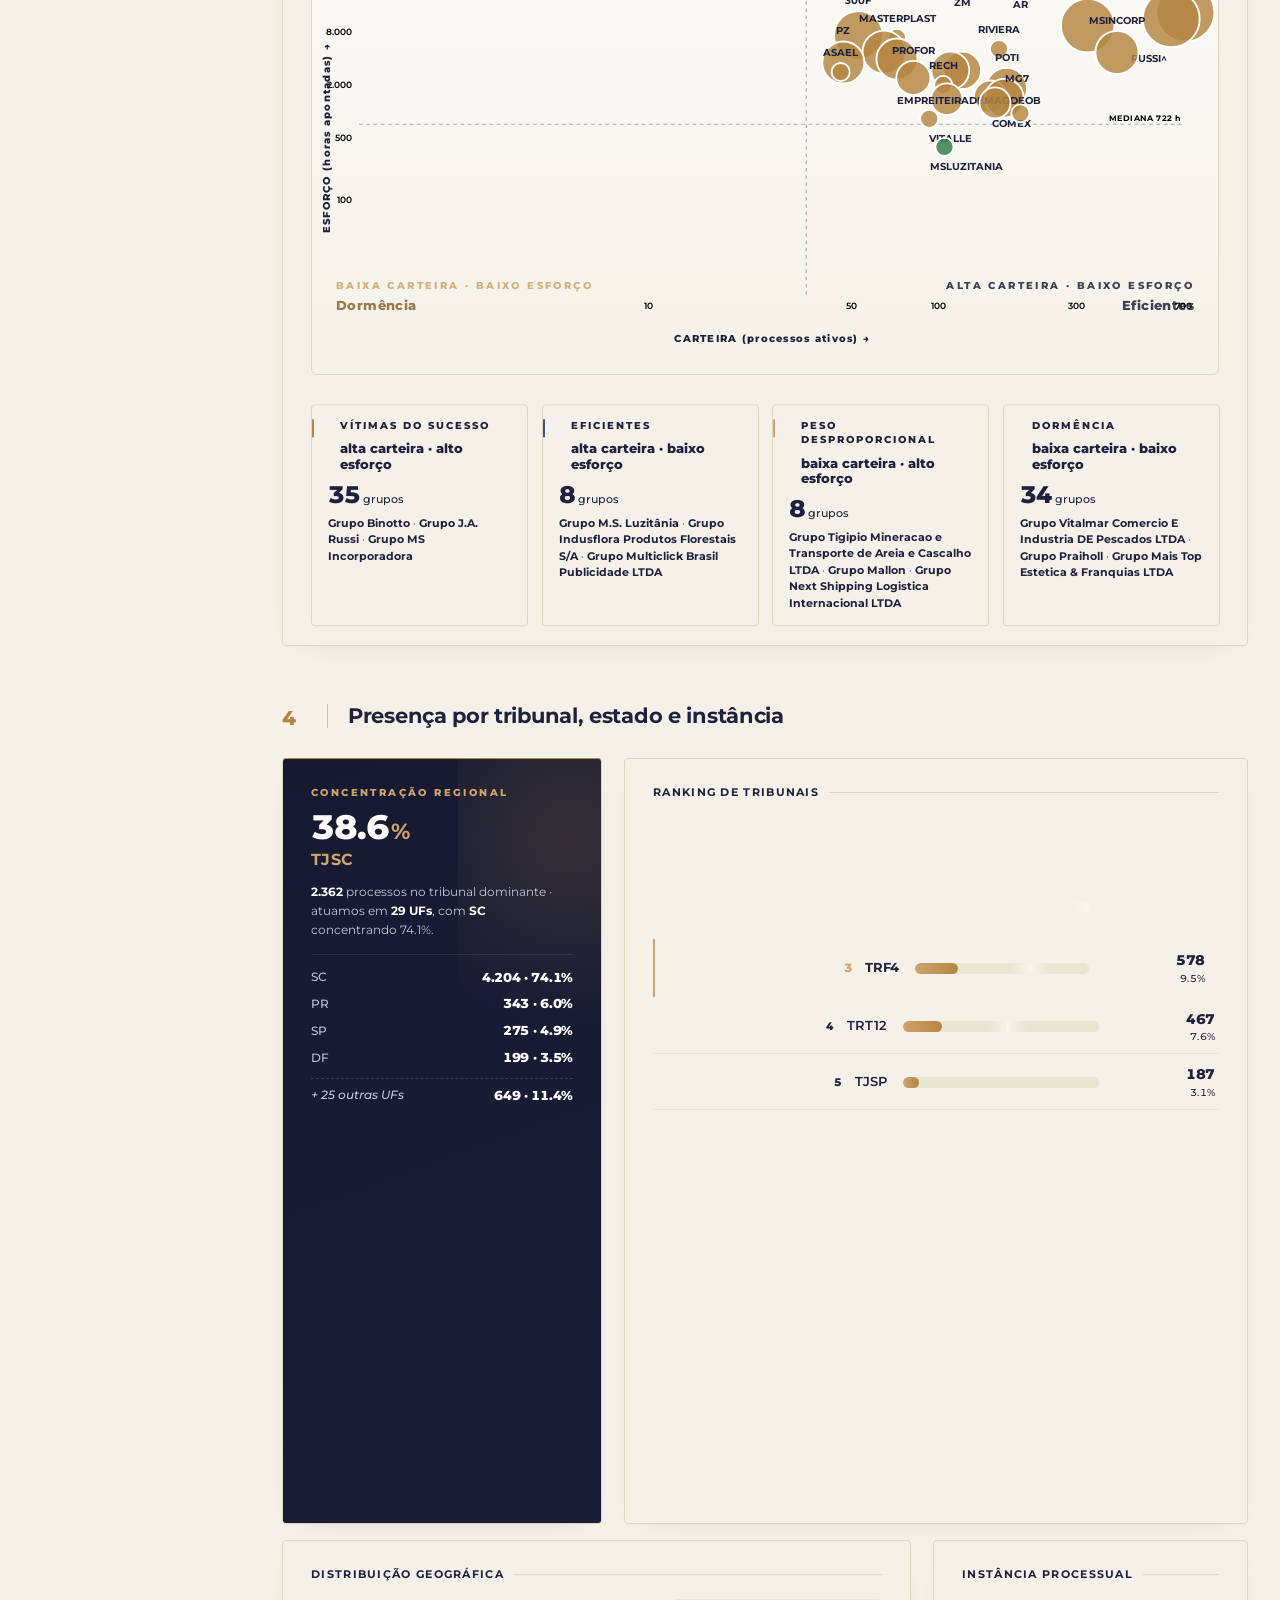
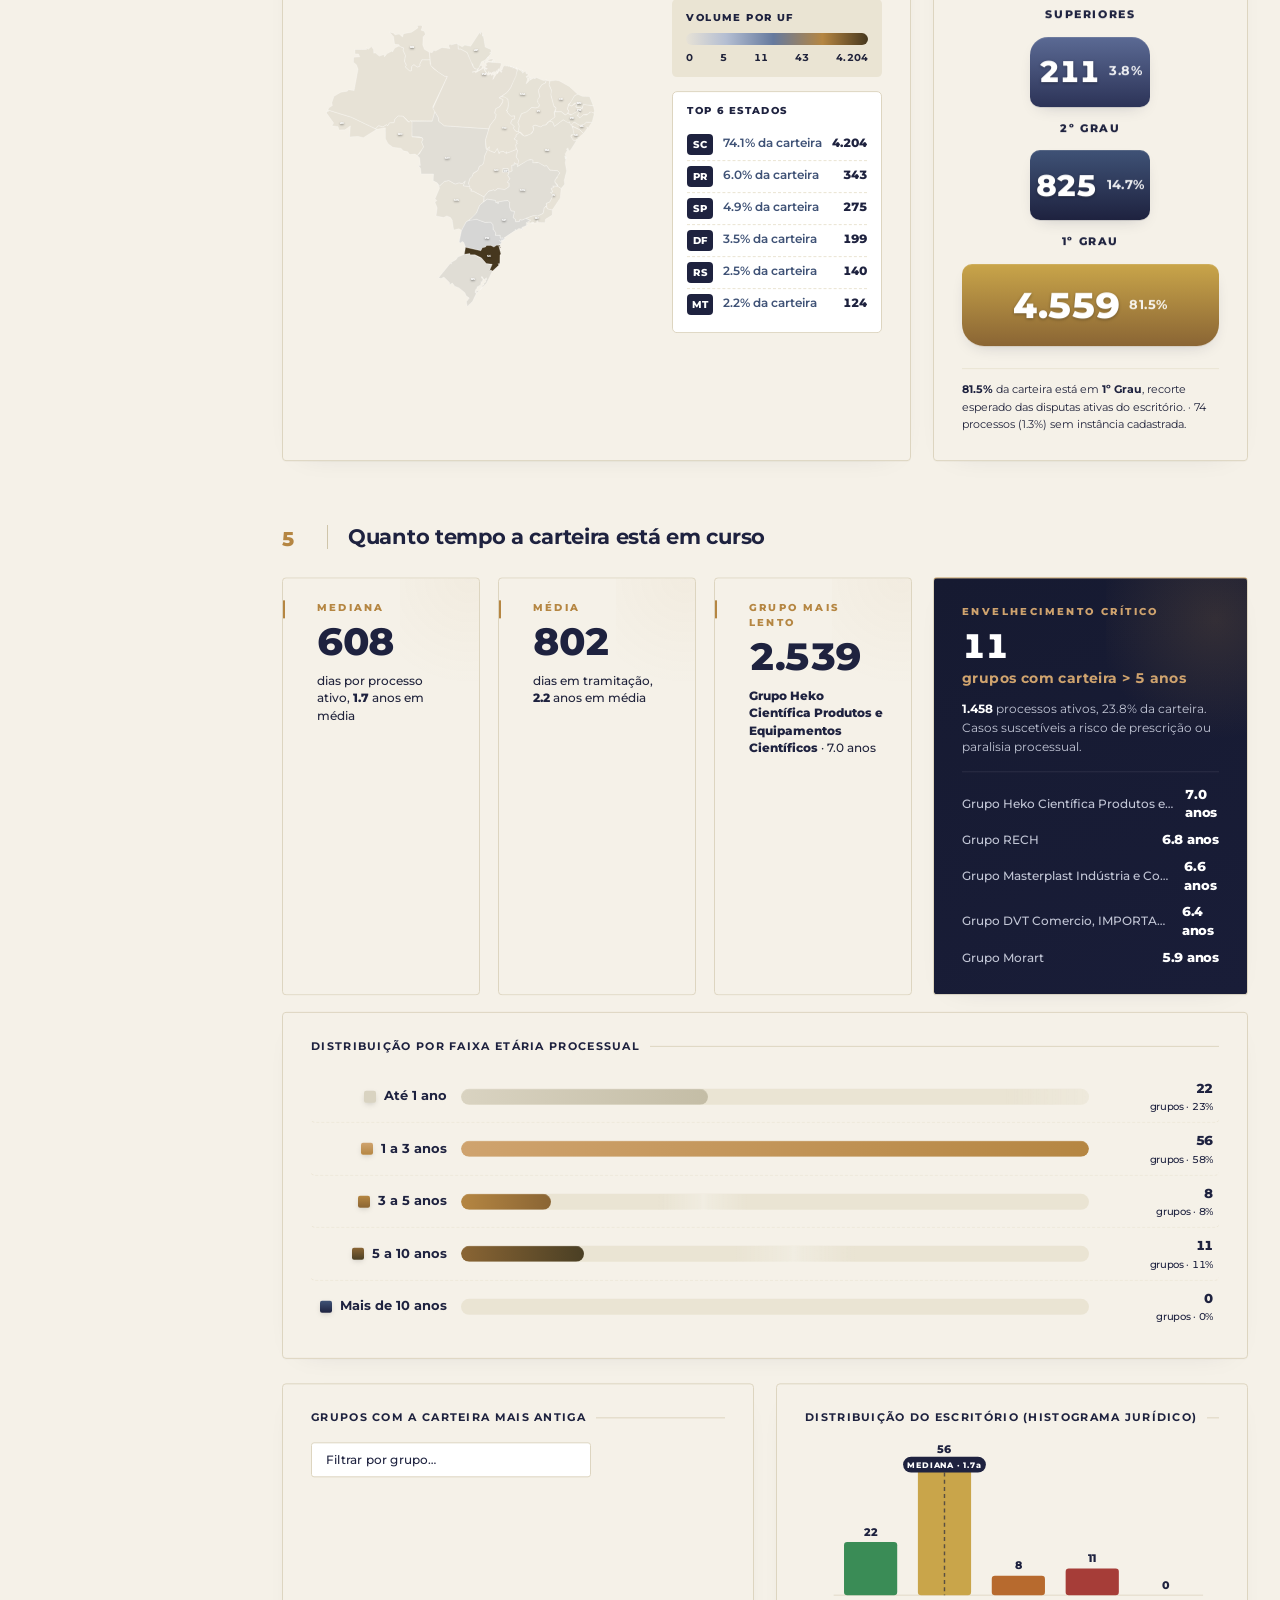
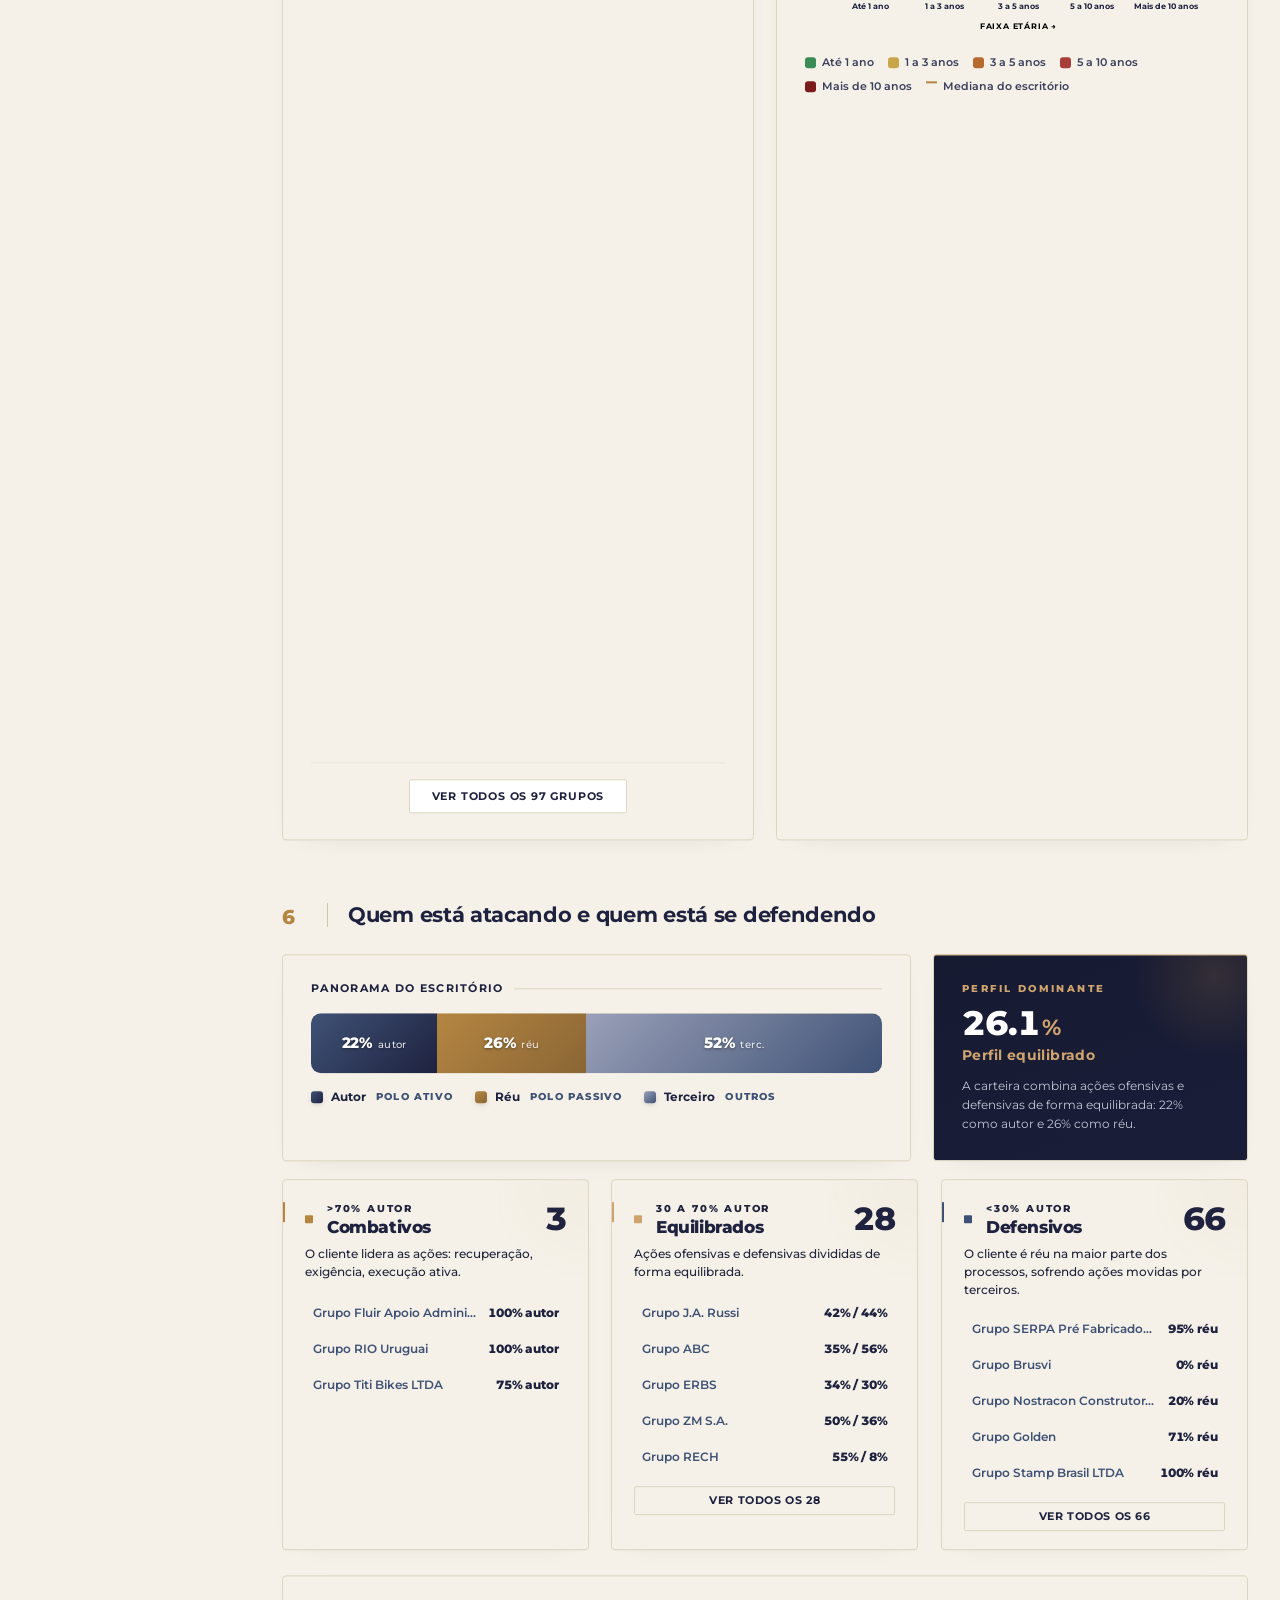
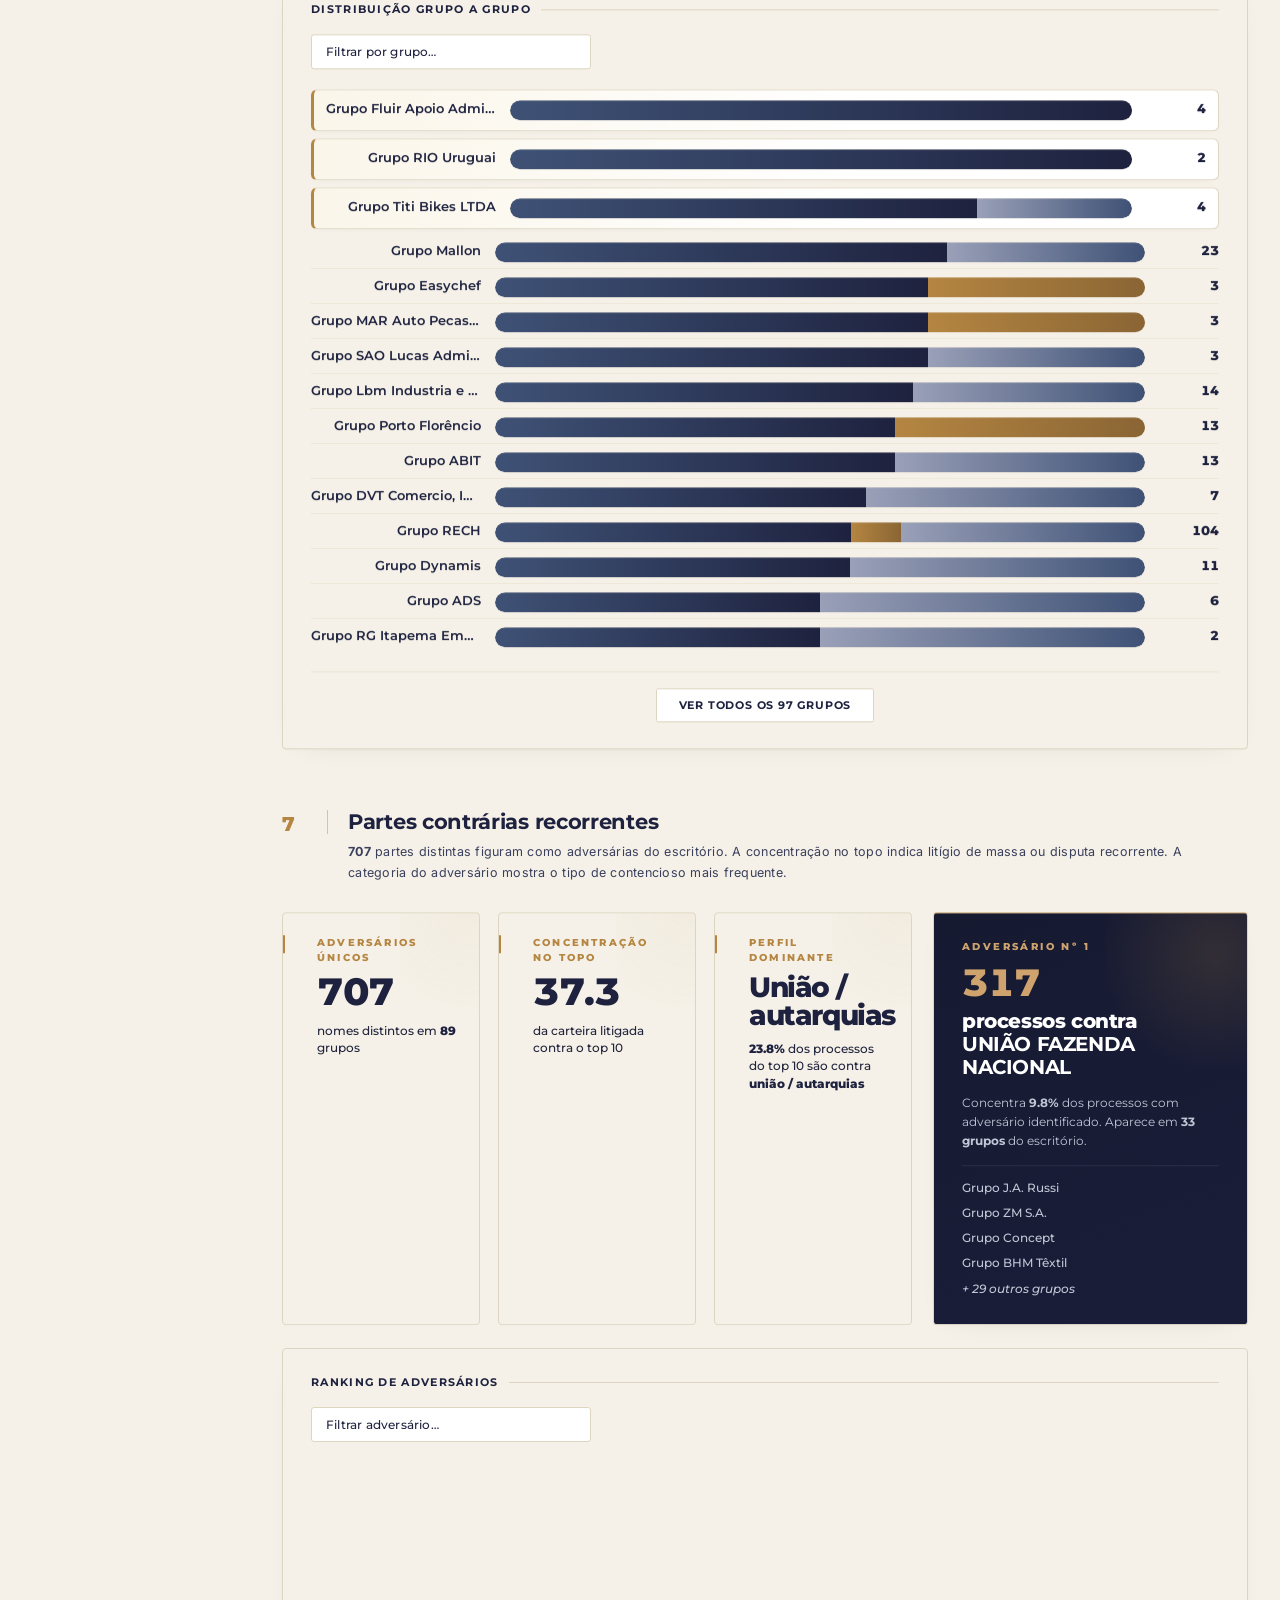
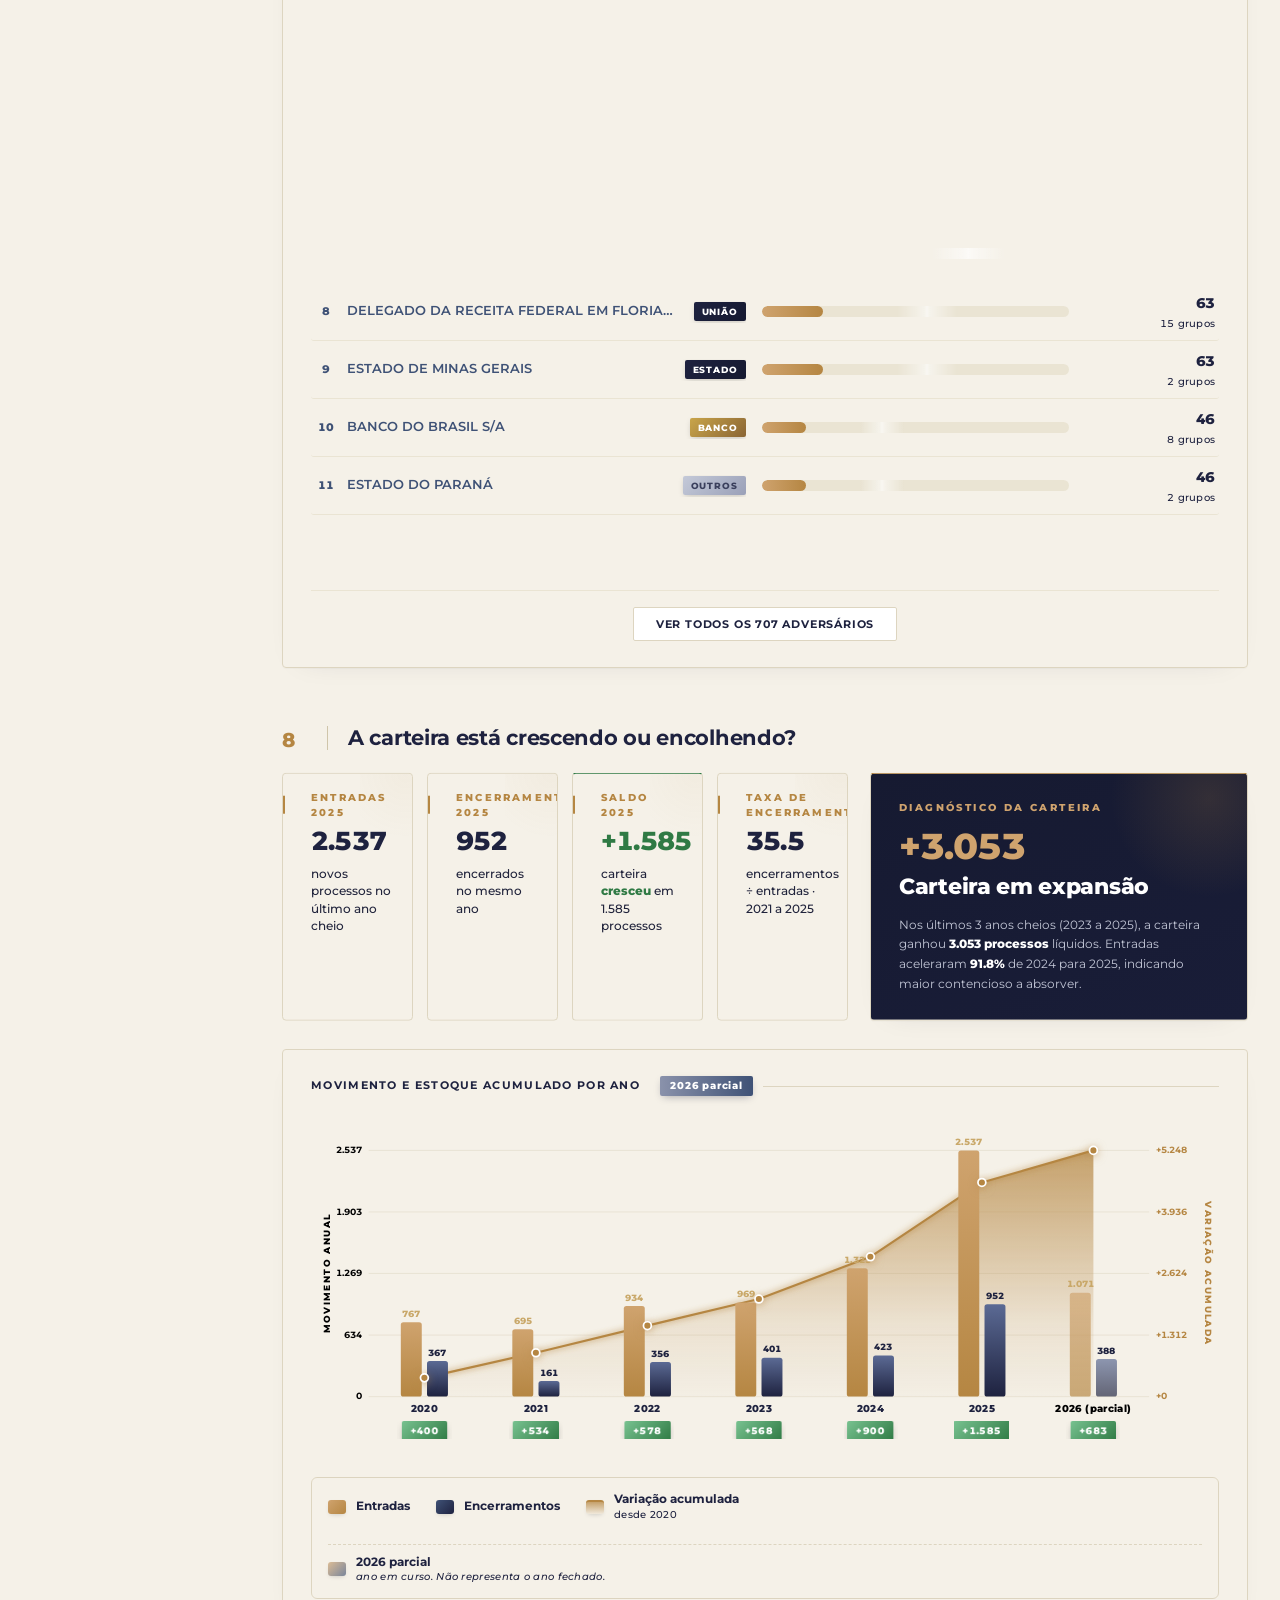
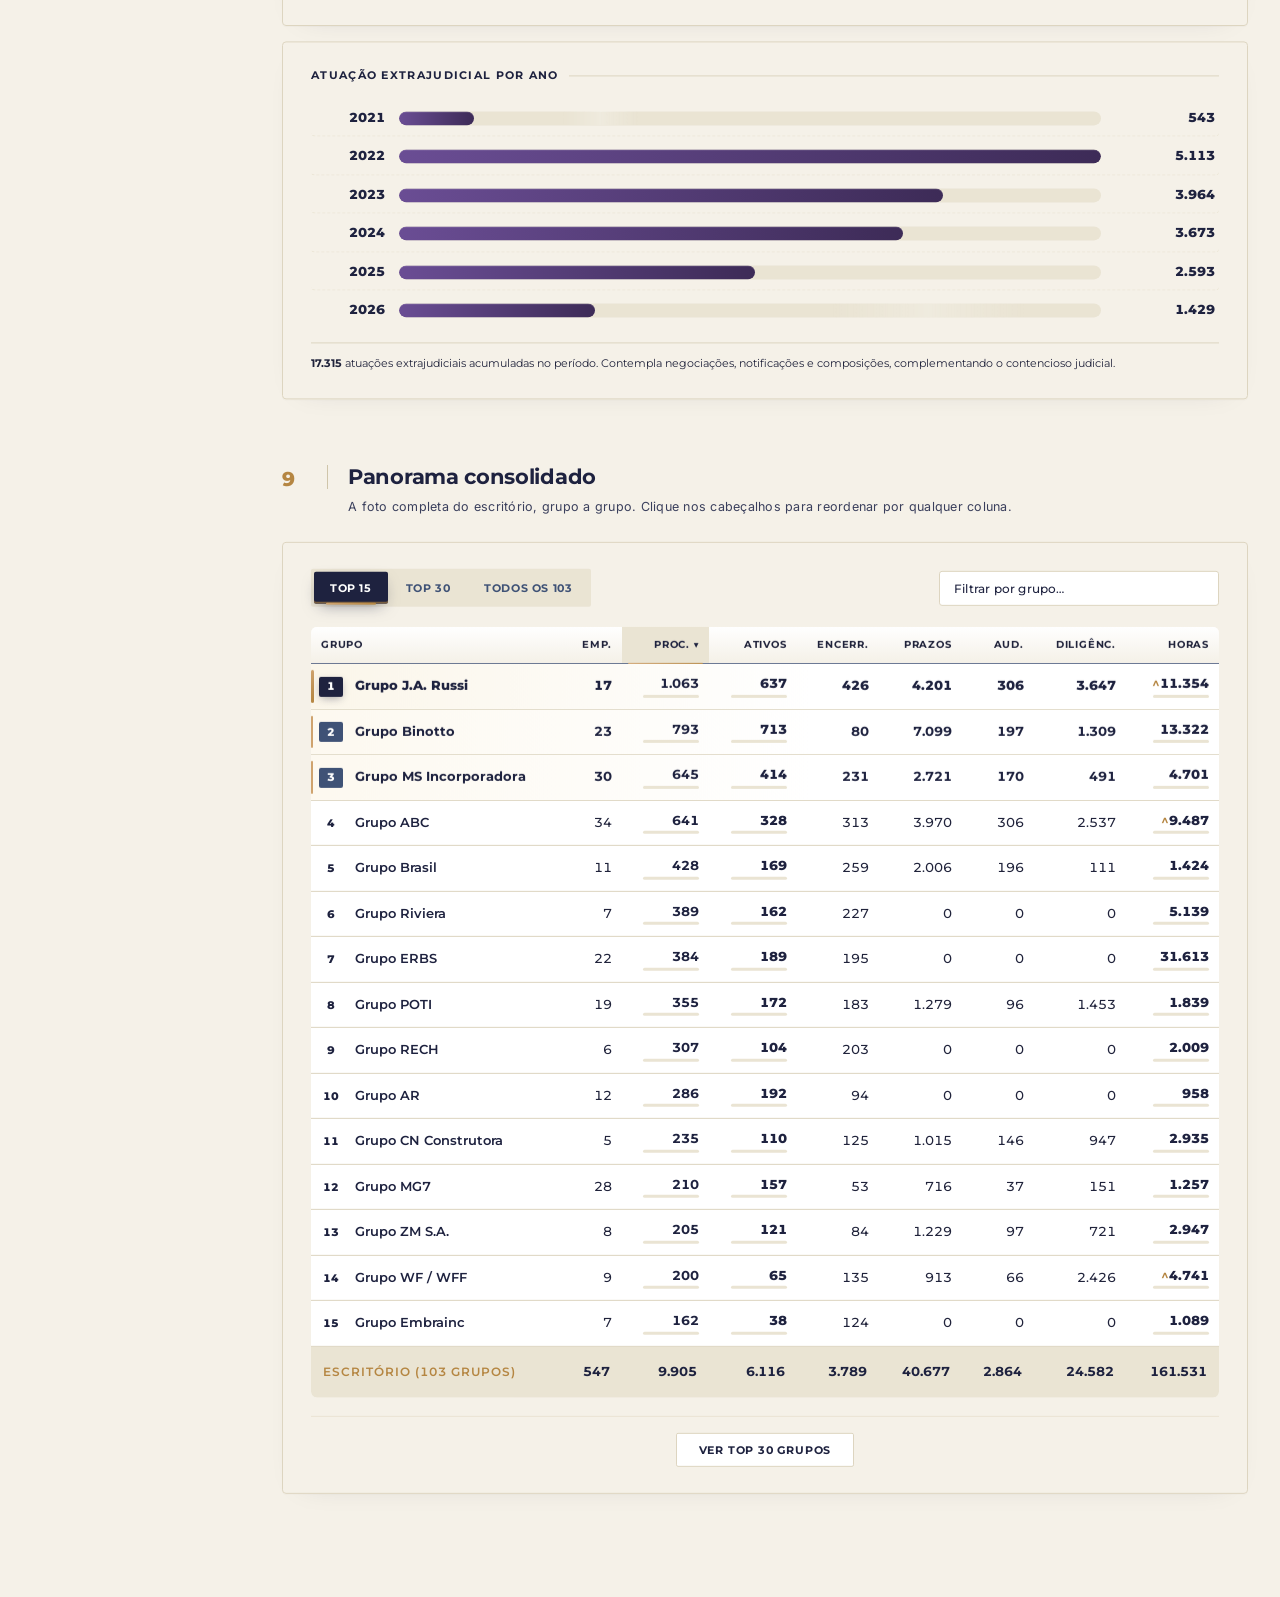
